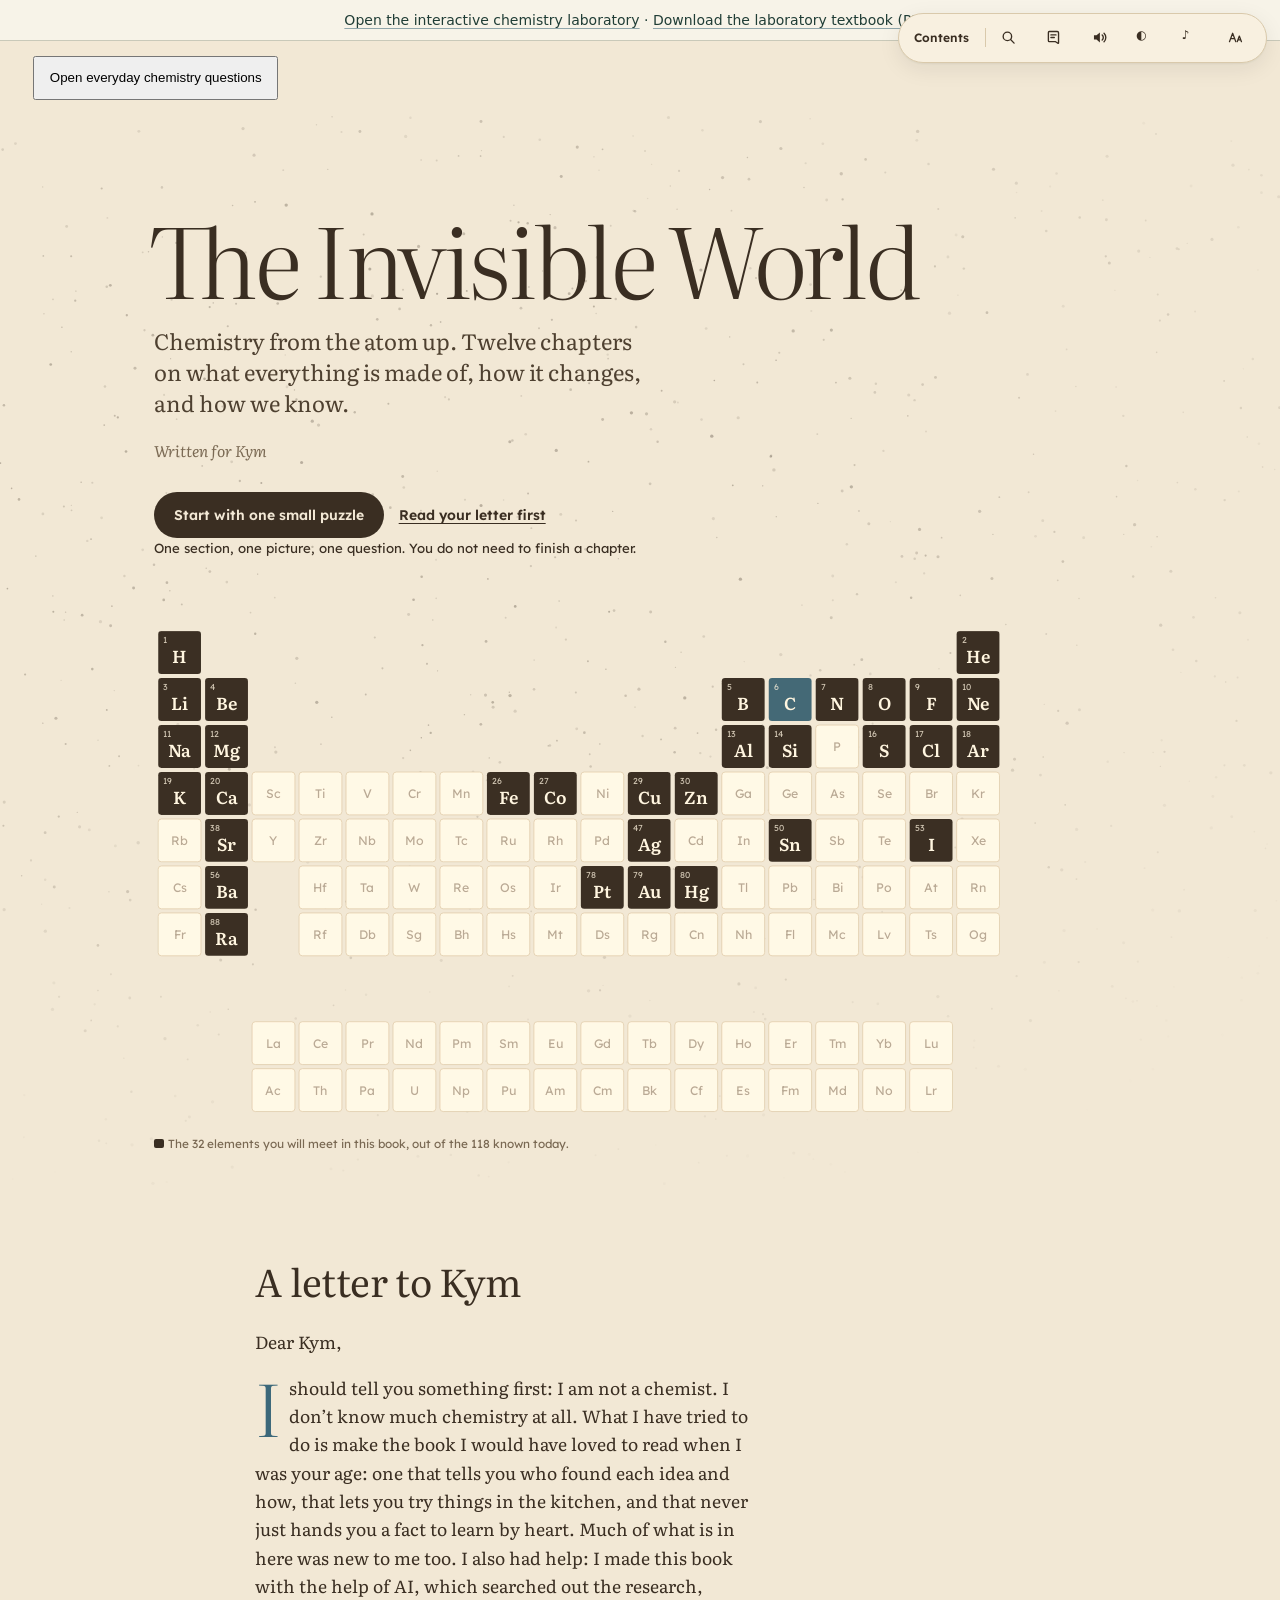
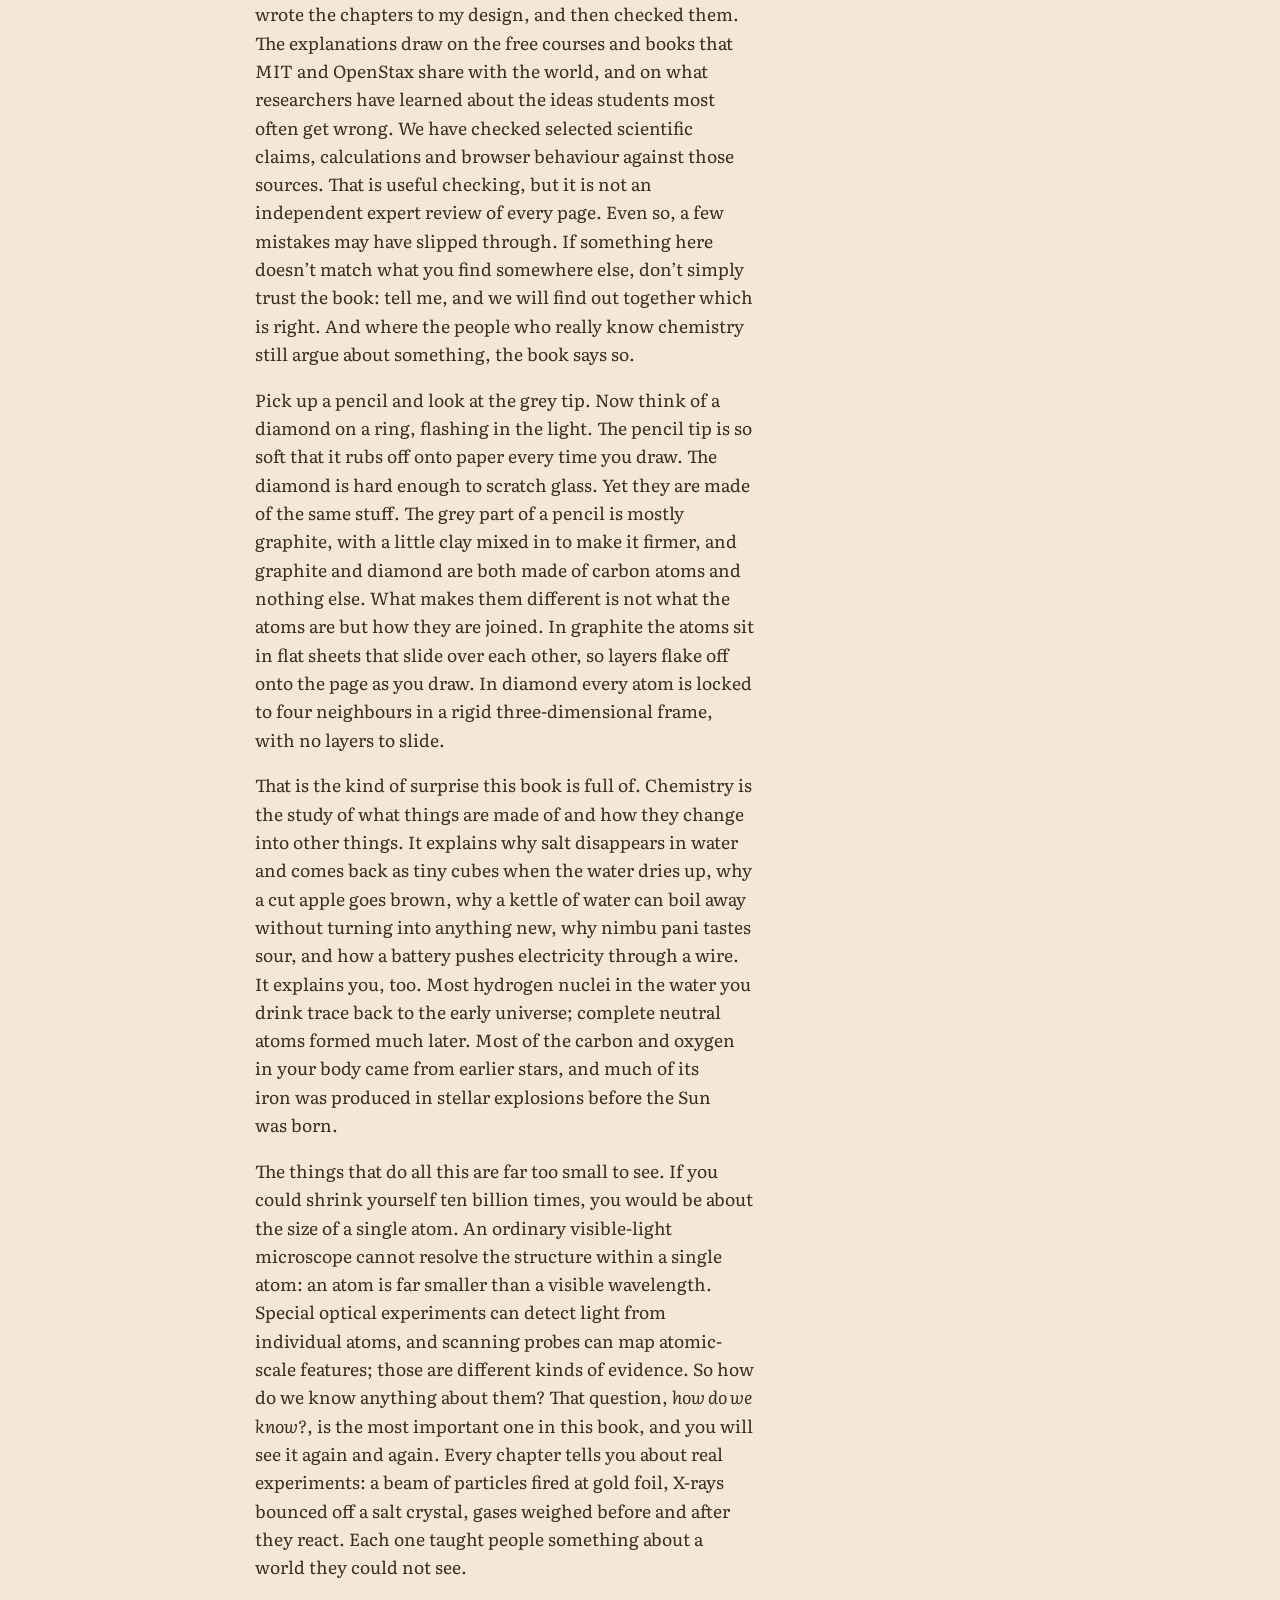
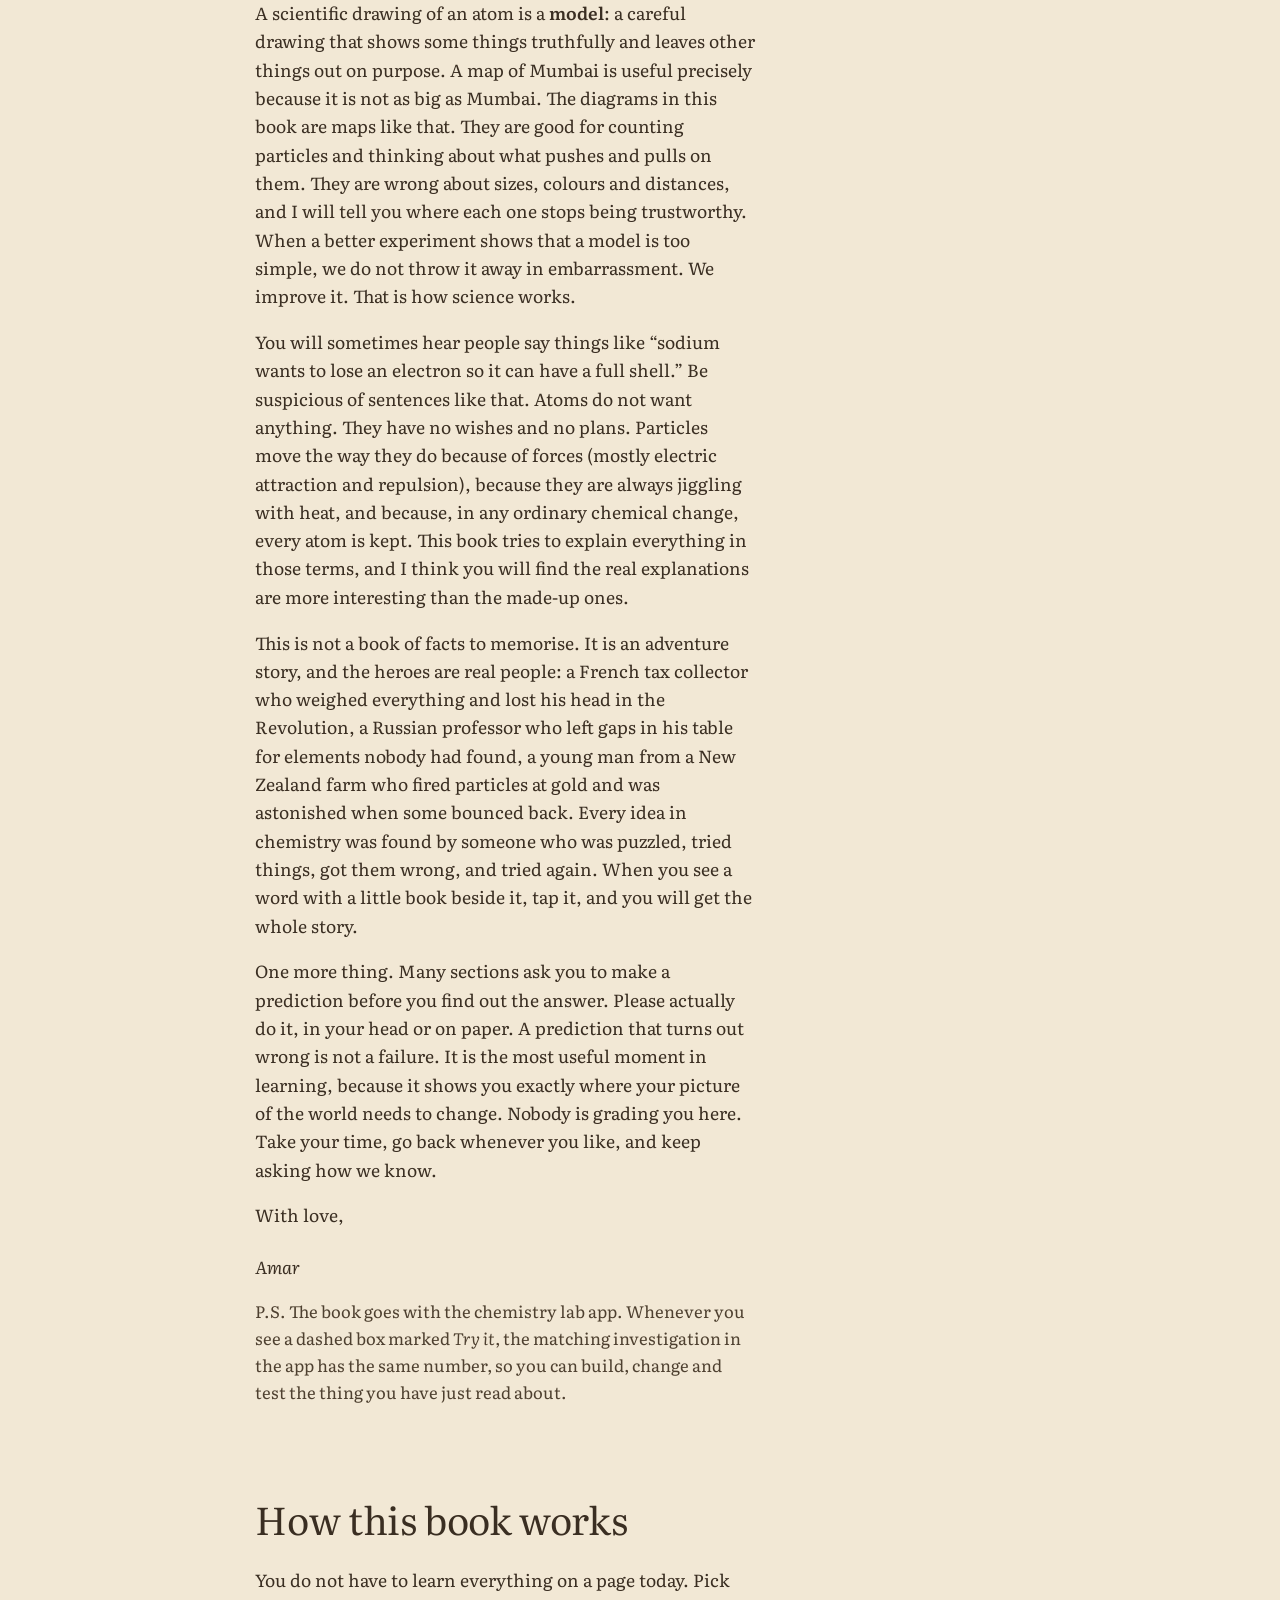
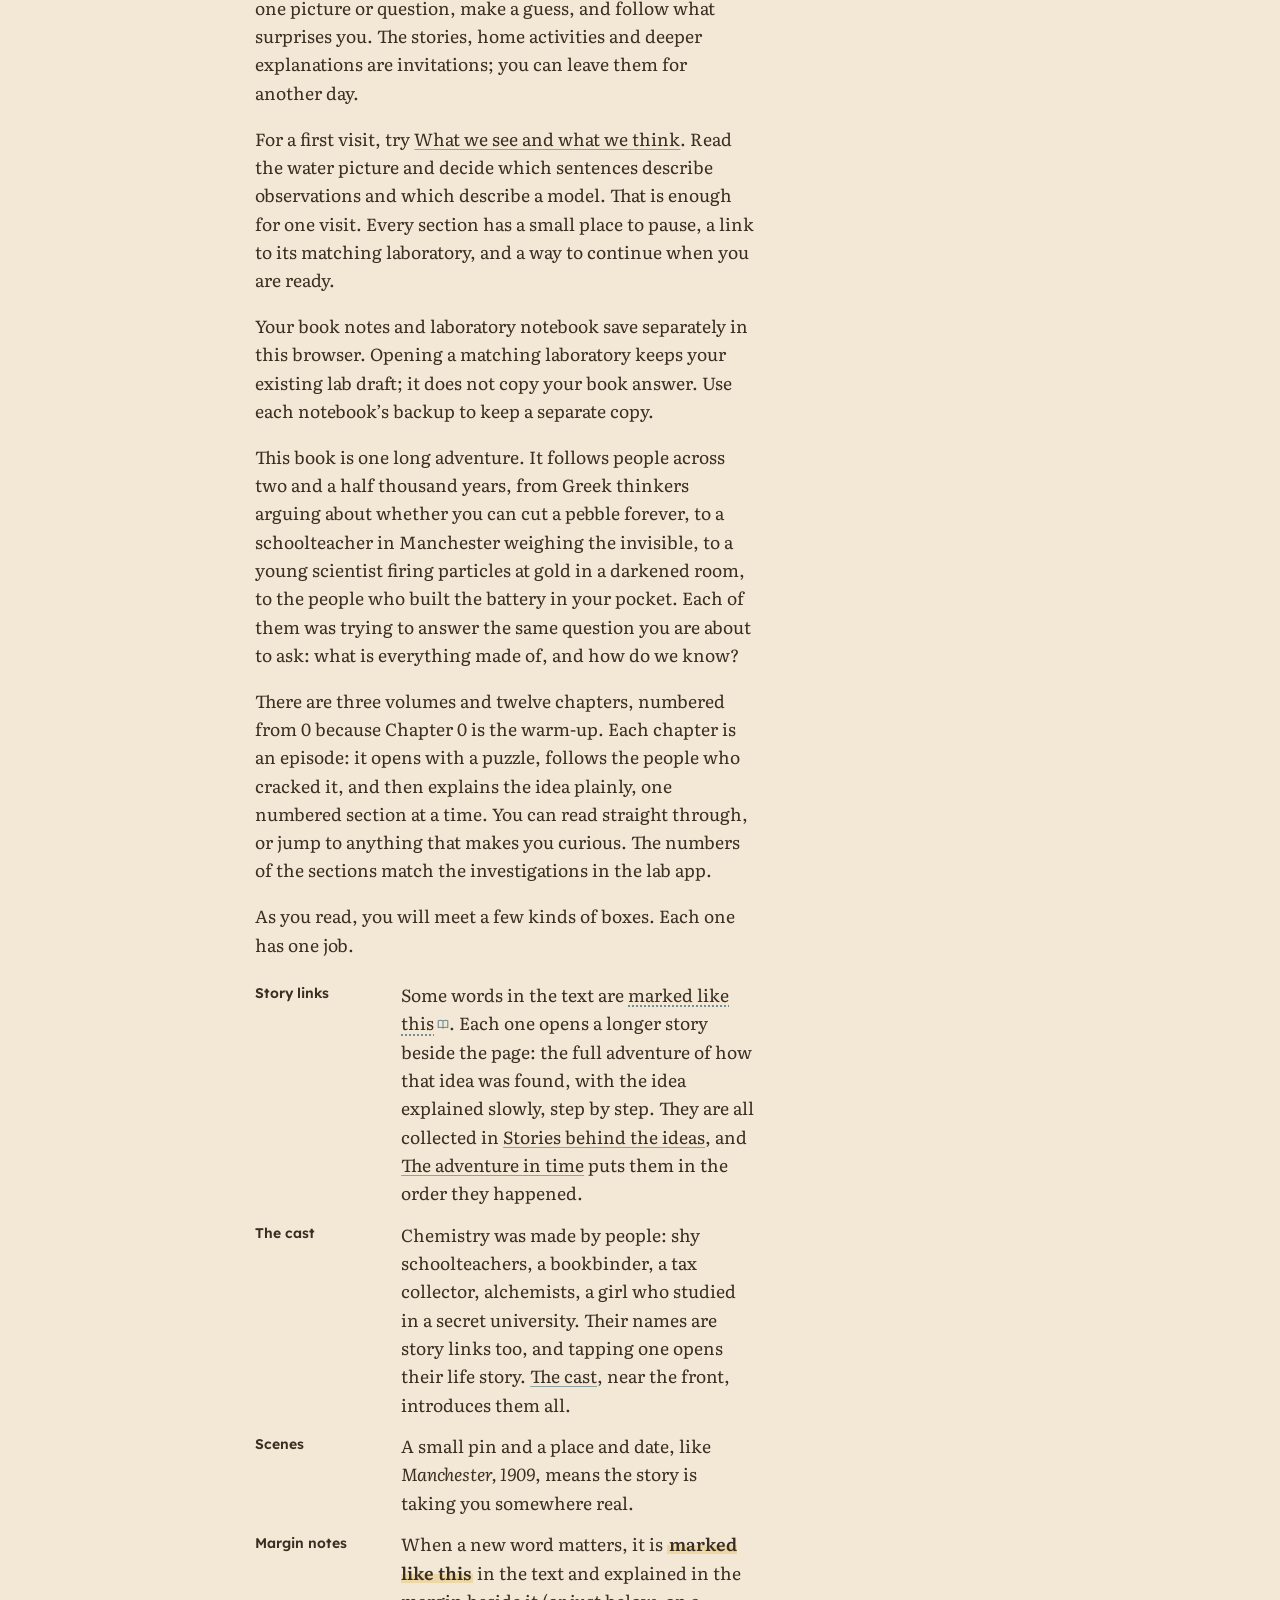
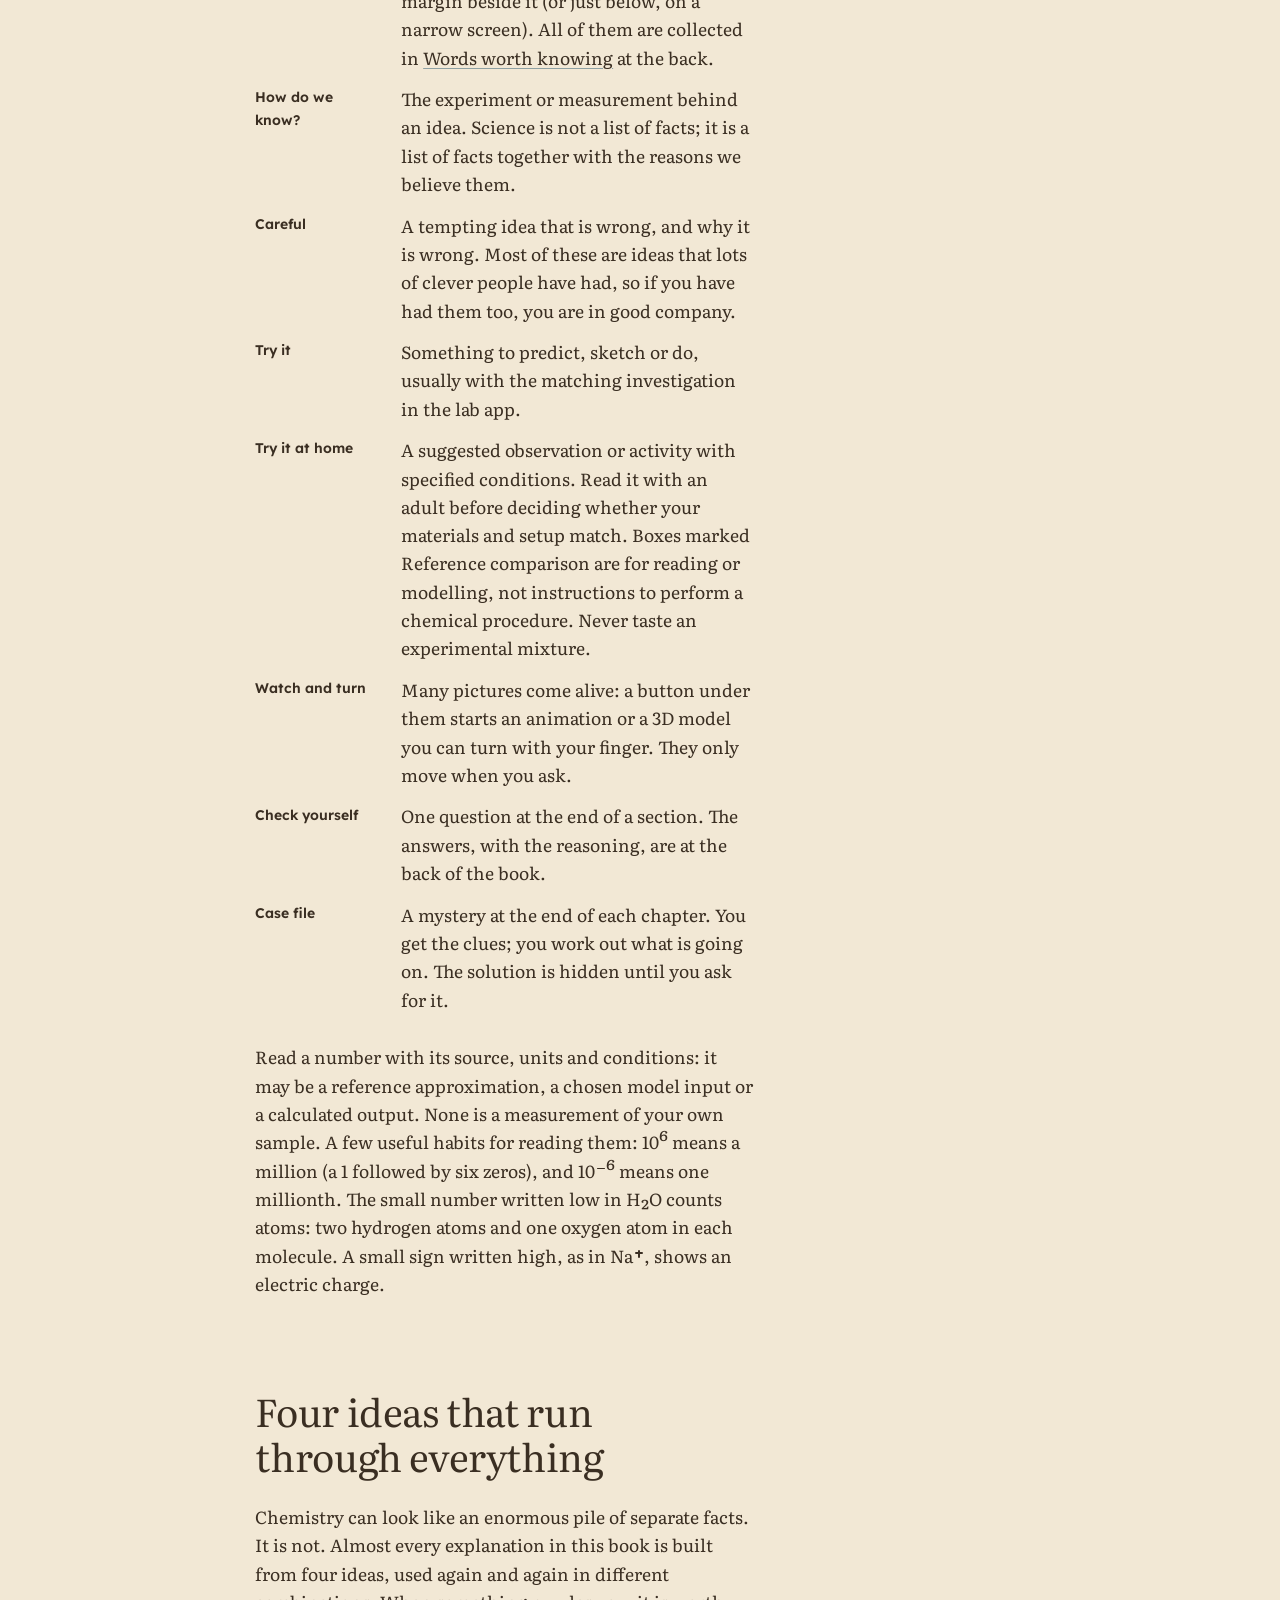
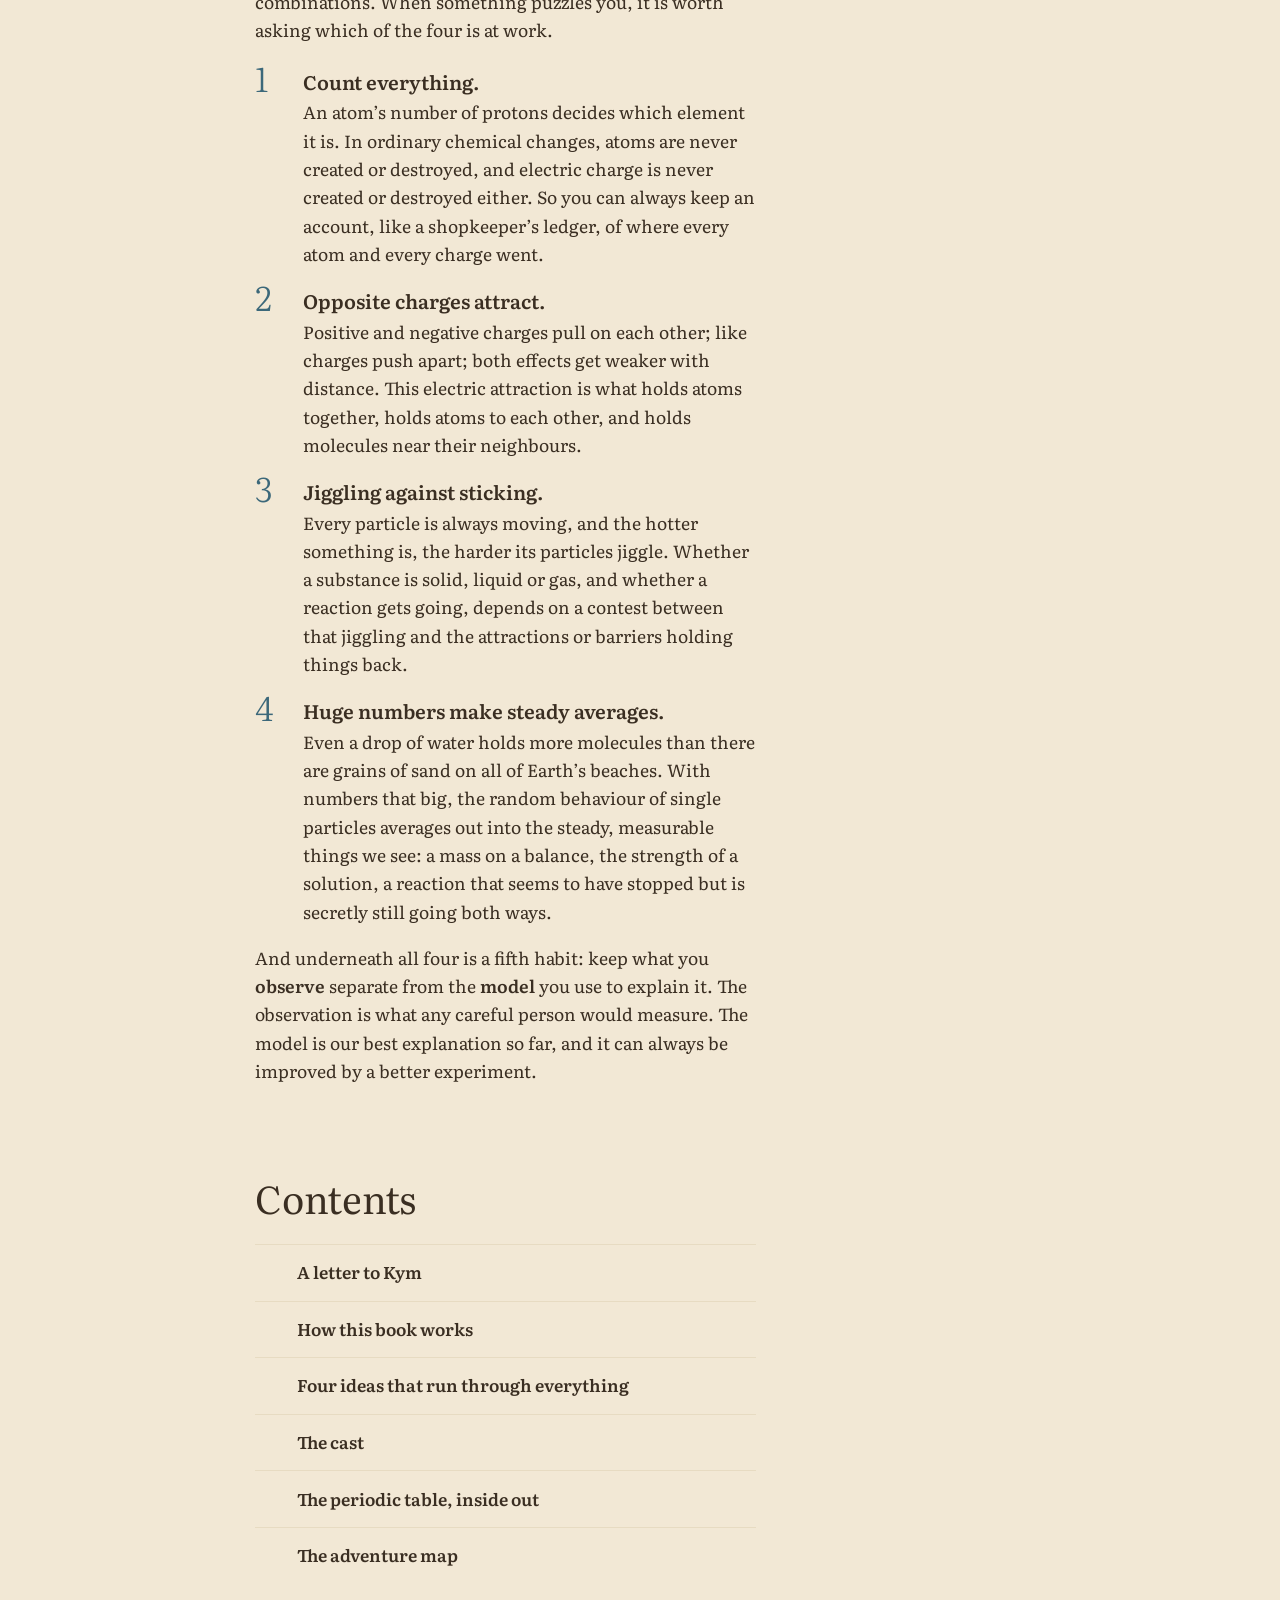
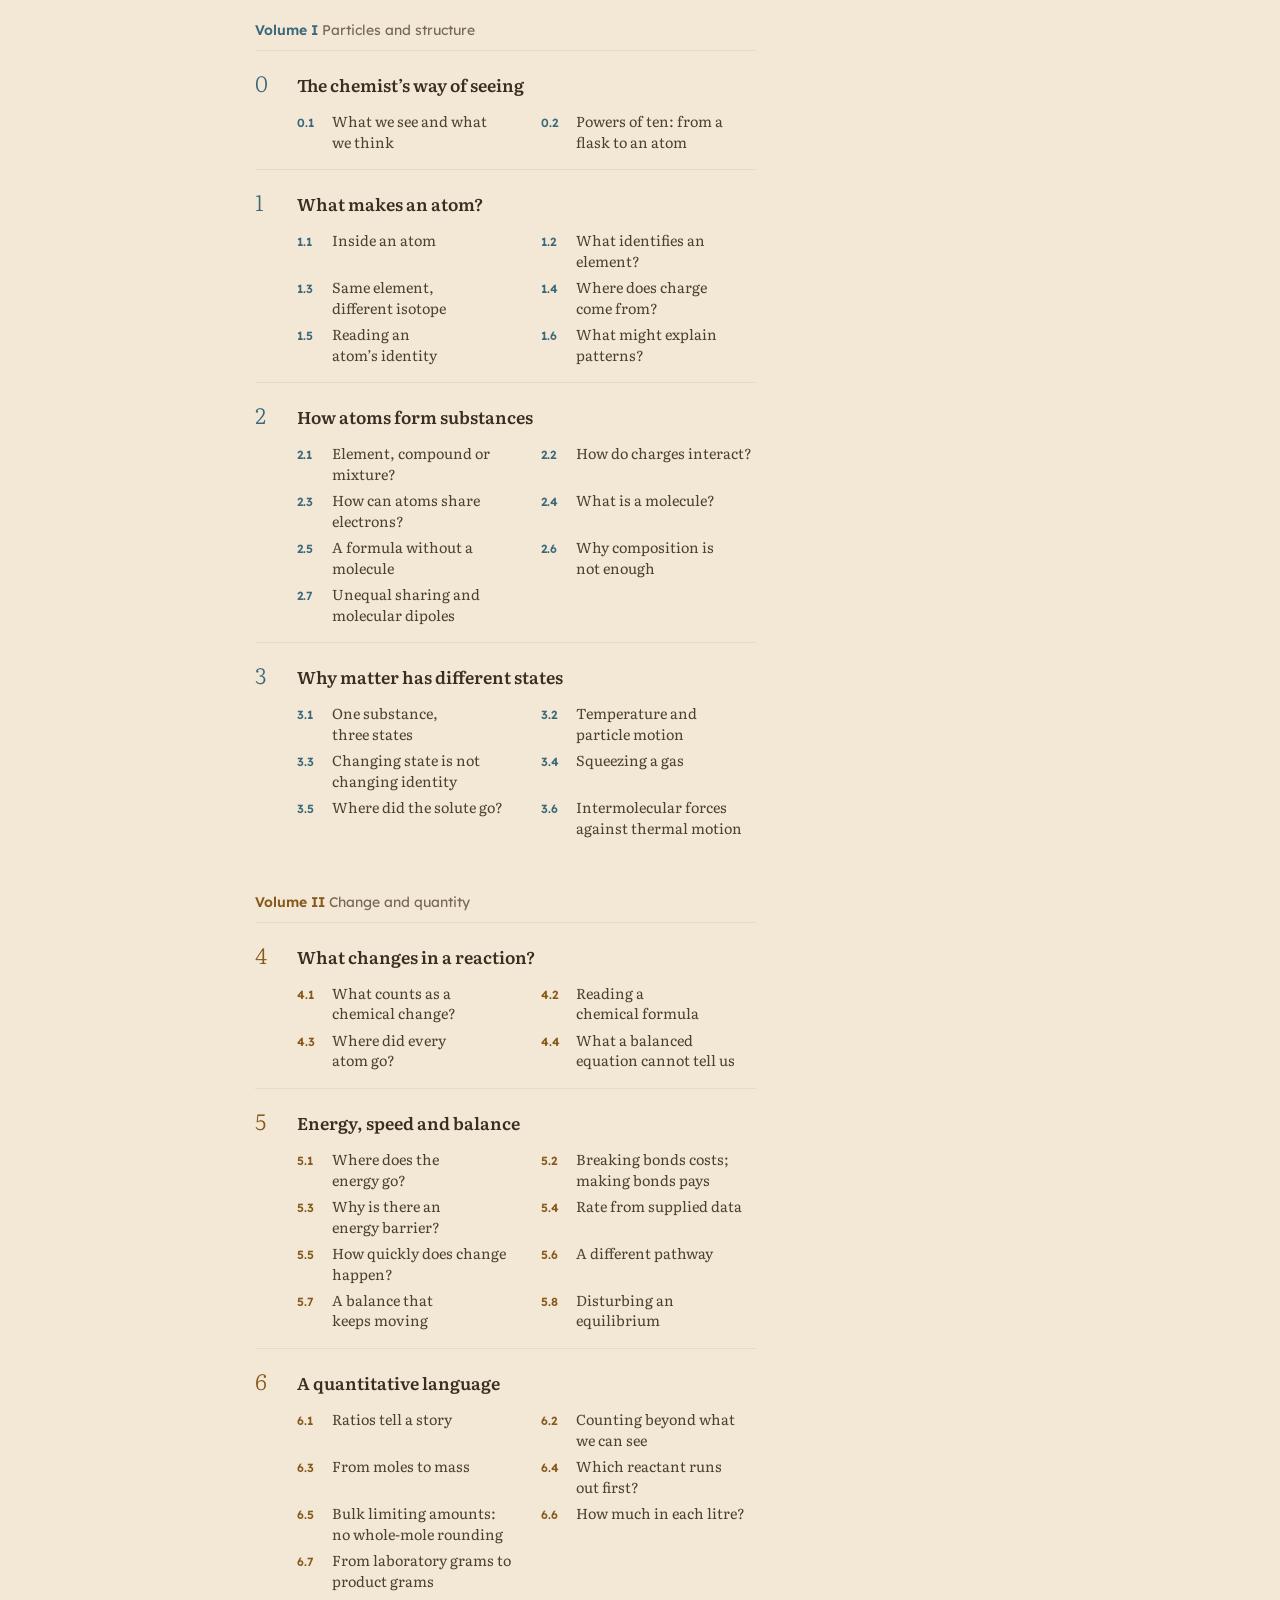
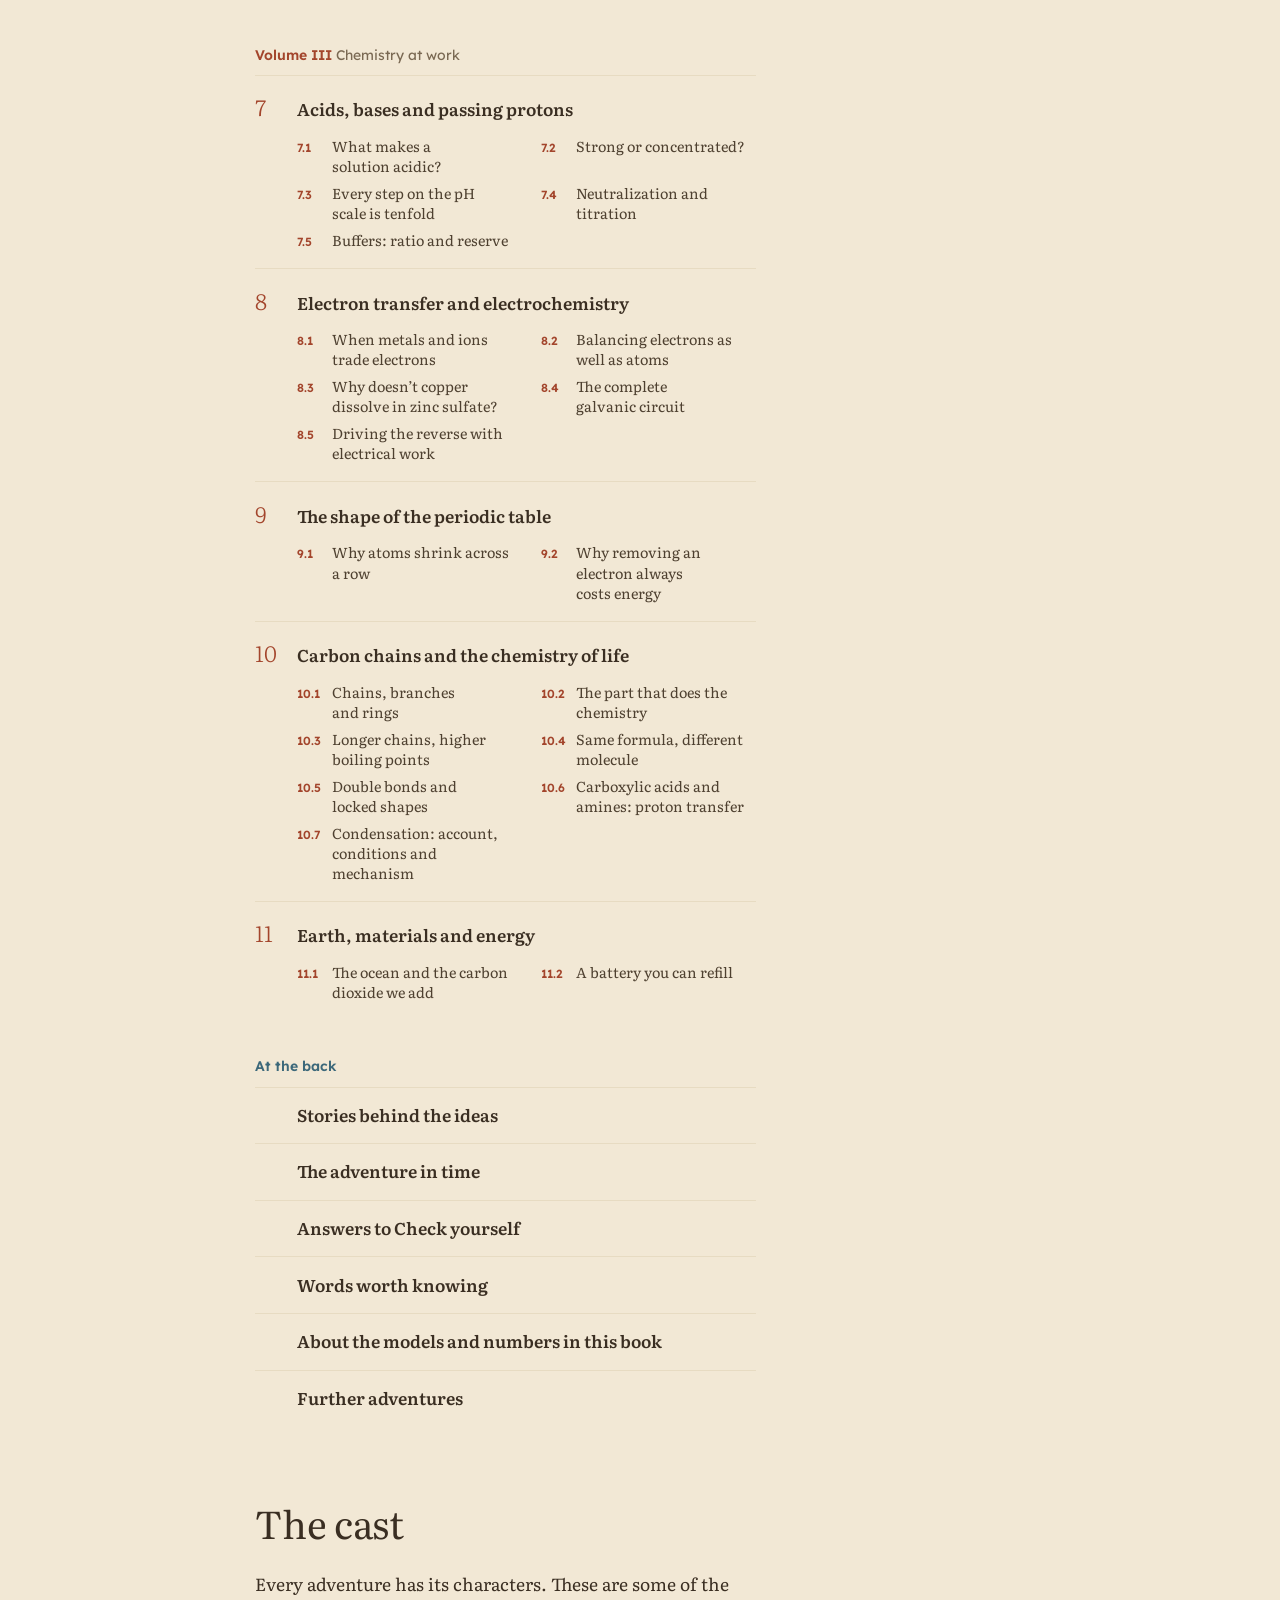
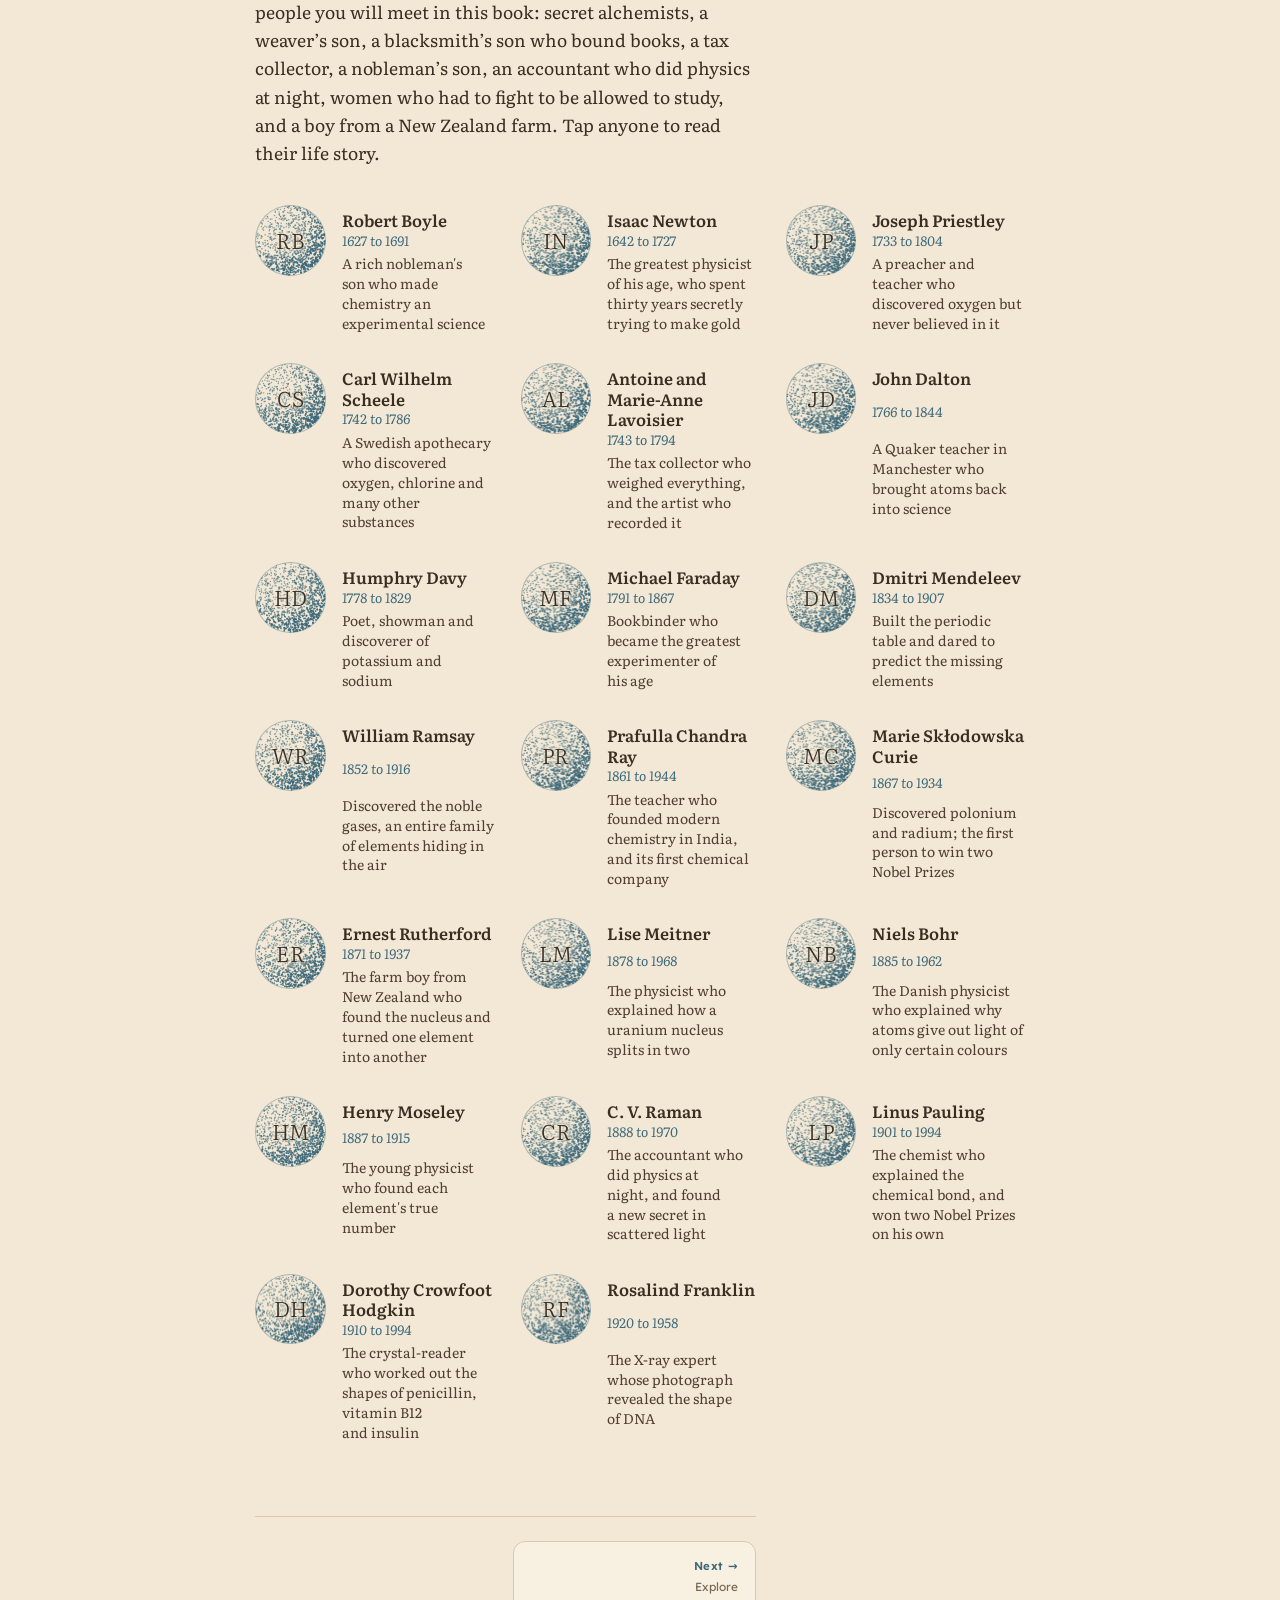
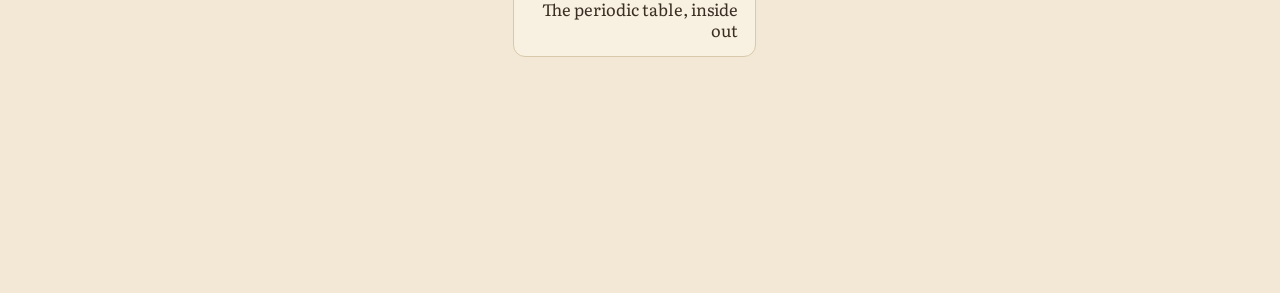
==== index.html @ 086b1863 "Preserve independent work boundaries in the learner experience release Co-Authored-By: Claude Opus 5" ====
<!doctype html>
<html lang="en-GB" data-theme="sepia" style="--scale:0.92">
<head><meta name="description" content="Chemistry from the atom up: a chemistry book written for Kym, told as a historical adventure."><meta property="og:title" content="The Invisible World"><meta property="og:description" content="Chemistry from the atom up: a chemistry book written for Kym, told as a historical adventure."><meta property="og:type" content="website"><meta property="og:url" content="https://saxster.github.io/kym-chem/"><meta property="og:image" content="https://saxster.github.io/kym-chem/og.png"><meta property="og:image:width" content="1200"><meta property="og:image:height" content="630"><meta property="og:image:alt" content="The Invisible World"><meta name="twitter:card" content="summary_large_image"><meta name="twitter:image" content="https://saxster.github.io/kym-chem/og.png">
<meta charset="utf-8">
<meta name="viewport" content="width=device-width, initial-scale=1, viewport-fit=cover">
<title>The Invisible World</title>
<meta name="description" content="Chemistry from the atom up: a chemistry book written for Kym, told as a historical adventure.">
<meta name="theme-color" content="#f2e8d5">
<link rel="icon" href="data:image/svg+xml,%3Csvg xmlns='http://www.w3.org/2000/svg' viewBox='0 0 32 32'%3E%3Ccircle cx='16' cy='16' r='4' fill='%23b8432f'/%3E%3Cellipse cx='16' cy='16' rx='14' ry='5.5' fill='none' stroke='%232f6d8f' stroke-width='2'/%3E%3Cellipse cx='16' cy='16' rx='14' ry='5.5' fill='none' stroke='%232f6d8f' stroke-width='2' transform='rotate(60 16 16)'/%3E%3Cellipse cx='16' cy='16' rx='14' ry='5.5' fill='none' stroke='%232f6d8f' stroke-width='2' transform='rotate(120 16 16)'/%3E%3C/svg%3E">

<style>
@font-face{font-family:"Literata";font-weight:200 900;font-style:normal;font-display:swap;unicode-range:U+0020,U+0021,U+0022,U+0023,U+0024,U+0025,U+0026,U+0027,U+0028,U+0029,U+002A,U+002B,U+002C,U+002D,U+002E,U+002F,U+0030,U+0031,U+0032,U+0033,U+0034,U+0035,U+0036,U+0037,U+0038,U+0039,U+003A,U+003B,U+003C,U+003D,U+003E,U+003F,U+0040,U+0041,U+0042,U+0043,U+0044,U+0045,U+0046,U+0047,U+0048,U+0049,U+004A,U+004B,U+004C,U+004D,U+004E,U+004F,U+0050,U+0051,U+0052,U+0053,U+0054,U+0055,U+0056,U+0057,U+0058,U+0059,U+005A,U+005B,U+005C,U+005D,U+005E,U+005F,U+0060,U+0061,U+0062,U+0063,U+0064,U+0065,U+0066,U+0067,U+0068,U+0069,U+006A,U+006B,U+006C,U+006D,U+006E,U+006F,U+0070,U+0071,U+0072,U+0073,U+0074,U+0075,U+0076,U+0077,U+0078,U+0079,U+007A,U+007B,U+007C,U+007D,U+007E,U+00B0,U+00B2,U+00B3,U+00B5,U+00B7,U+00B9,U+00BC,U+00BD,U+00C8,U+00C9,U+00D7,U+00E2,U+00E4,U+00E7,U+00E8,U+00E9,U+00F6,U+00F7,U+00F8,U+00FC,U+2013,U+2018,U+2019,U+201C,U+201D,U+2026,U+2193,U+2212;src:url([data-uri]) format("woff2");}
@font-face{font-family:"Literata";font-weight:200 900;font-style:italic;font-display:swap;unicode-range:U+0020,U+0021,U+0022,U+0023,U+0024,U+0025,U+0026,U+0027,U+0028,U+0029,U+002A,U+002B,U+002C,U+002D,U+002E,U+002F,U+0030,U+0031,U+0032,U+0033,U+0034,U+0035,U+0036,U+0037,U+0038,U+0039,U+003A,U+003B,U+003C,U+003D,U+003E,U+003F,U+0040,U+0041,U+0042,U+0043,U+0044,U+0045,U+0046,U+0047,U+0048,U+0049,U+004A,U+004B,U+004C,U+004D,U+004E,U+004F,U+0050,U+0051,U+0052,U+0053,U+0054,U+0055,U+0056,U+0057,U+0058,U+0059,U+005A,U+005B,U+005C,U+005D,U+005E,U+005F,U+0060,U+0061,U+0062,U+0063,U+0064,U+0065,U+0066,U+0067,U+0068,U+0069,U+006A,U+006B,U+006C,U+006D,U+006E,U+006F,U+0070,U+0071,U+0072,U+0073,U+0074,U+0075,U+0076,U+0077,U+0078,U+0079,U+007A,U+007B,U+007C,U+007D,U+007E,U+00B0,U+00B2,U+00B3,U+00B5,U+00B7,U+00B9,U+00BC,U+00BD,U+00C8,U+00C9,U+00D7,U+00E2,U+00E4,U+00E7,U+00E8,U+00E9,U+00F6,U+00F7,U+00F8,U+00FC,U+2013,U+2018,U+2019,U+201C,U+201D,U+2026,U+2193,U+2212;src:url([data-uri]) format("woff2");}
@font-face{font-family:"Literata";font-weight:200 900;font-style:normal;font-display:swap;unicode-range:U+0101,U+012B,U+0142;src:url([data-uri]) format("woff2");}
@font-face{font-family:"Literata";font-weight:200 900;font-style:italic;font-display:swap;unicode-range:U+0020,U+0041,U+0101,U+012B,U+0142;src:url([data-uri]) format("woff2");}
@font-face{font-family:"Literata";font-weight:200 900;font-style:normal;font-display:swap;unicode-range:U+03B4,U+03BE;src:url([data-uri]) format("woff2");}
@font-face{font-family:"Literata";font-weight:200 900;font-style:italic;font-display:swap;unicode-range:U+0020,U+0041,U+03B4,U+03BE;src:url([data-uri]) format("woff2");}
@font-face{font-family:"Literata Static";font-weight:400;font-style:normal;font-display:swap;unicode-range:U+2070,U+2074,U+2075,U+2076,U+2077,U+2078,U+2079,U+207A,U+207B,U+2080,U+2081,U+2082,U+2083,U+2084,U+2085,U+2086,U+2088,U+2192,U+21CC,U+2248;src:url([data-uri]) format("woff2");}
@font-face{font-family:"Literata Static";font-weight:600;font-style:normal;font-display:swap;unicode-range:U+2070,U+2074,U+2075,U+2076,U+2077,U+2078,U+2079,U+207A,U+207B,U+2080,U+2081,U+2082,U+2083,U+2084,U+2085,U+2086,U+2088,U+2192,U+21CC,U+2248;src:url([data-uri]) format("woff2");}
@font-face{font-family:"Literata Static";font-weight:400;font-style:italic;font-display:swap;unicode-range:U+2070,U+2074,U+2075,U+2076,U+2077,U+2078,U+2079,U+207A,U+207B,U+2080,U+2081,U+2082,U+2083,U+2084,U+2085,U+2086,U+2088,U+2192,U+21CC,U+2248;src:url([data-uri]) format("woff2");}
@font-face{font-family:"Literata Static";font-weight:600;font-style:italic;font-display:swap;unicode-range:U+2070,U+2074,U+2075,U+2076,U+2077,U+2078,U+2079,U+207A,U+207B,U+2080,U+2081,U+2082,U+2083,U+2084,U+2085,U+2086,U+2088,U+2192,U+21CC,U+2248;src:url([data-uri]) format("woff2");}
@font-face{font-family:"Lexend";font-weight:400;font-style:normal;font-display:swap;unicode-range:U+0020,U+0021,U+0022,U+0023,U+0024,U+0025,U+0026,U+0027,U+0028,U+0029,U+002A,U+002B,U+002C,U+002D,U+002E,U+002F,U+0030,U+0031,U+0032,U+0033,U+0034,U+0035,U+0036,U+0037,U+0038,U+0039,U+003A,U+003B,U+003C,U+003D,U+003E,U+003F,U+0040,U+0041,U+0042,U+0043,U+0044,U+0045,U+0046,U+0047,U+0048,U+0049,U+004A,U+004B,U+004C,U+004D,U+004E,U+004F,U+0050,U+0051,U+0052,U+0053,U+0054,U+0055,U+0056,U+0057,U+0058,U+0059,U+005A,U+005B,U+005C,U+005D,U+005E,U+005F,U+0060,U+0061,U+0062,U+0063,U+0064,U+0065,U+0066,U+0067,U+0068,U+0069,U+006A,U+006B,U+006C,U+006D,U+006E,U+006F,U+0070,U+0071,U+0072,U+0073,U+0074,U+0075,U+0076,U+0077,U+0078,U+0079,U+007A,U+007B,U+007C,U+007D,U+007E,U+00B0,U+00B2,U+00B3,U+00B5,U+00B7,U+00B9,U+00BC,U+00BD,U+00C8,U+00C9,U+00D7,U+00E2,U+00E4,U+00E7,U+00E8,U+00E9,U+00F6,U+00F7,U+00F8,U+00FC,U+0101,U+012B,U+0142,U+2013,U+2018,U+2019,U+201C,U+201D,U+2026,U+2070,U+2074,U+2075,U+2076,U+2077,U+2078,U+2079,U+2080,U+2081,U+2082,U+2083,U+2084,U+2085,U+2086,U+2088,U+2212,U+2248;src:url([data-uri]) format("woff2");}
@font-face{font-family:"Lexend";font-weight:700;font-style:normal;font-display:swap;unicode-range:U+0020,U+0021,U+0022,U+0023,U+0024,U+0025,U+0026,U+0027,U+0028,U+0029,U+002A,U+002B,U+002C,U+002D,U+002E,U+002F,U+0030,U+0031,U+0032,U+0033,U+0034,U+0035,U+0036,U+0037,U+0038,U+0039,U+003A,U+003B,U+003C,U+003D,U+003E,U+003F,U+0040,U+0041,U+0042,U+0043,U+0044,U+0045,U+0046,U+0047,U+0048,U+0049,U+004A,U+004B,U+004C,U+004D,U+004E,U+004F,U+0050,U+0051,U+0052,U+0053,U+0054,U+0055,U+0056,U+0057,U+0058,U+0059,U+005A,U+005B,U+005C,U+005D,U+005E,U+005F,U+0060,U+0061,U+0062,U+0063,U+0064,U+0065,U+0066,U+0067,U+0068,U+0069,U+006A,U+006B,U+006C,U+006D,U+006E,U+006F,U+0070,U+0071,U+0072,U+0073,U+0074,U+0075,U+0076,U+0077,U+0078,U+0079,U+007A,U+007B,U+007C,U+007D,U+007E,U+00B0,U+00B2,U+00B3,U+00B5,U+00B7,U+00B9,U+00BC,U+00BD,U+00C8,U+00C9,U+00D7,U+00E2,U+00E4,U+00E7,U+00E8,U+00E9,U+00F6,U+00F7,U+00F8,U+00FC,U+0101,U+012B,U+0142,U+2013,U+2018,U+2019,U+201C,U+201D,U+2026,U+2070,U+2074,U+2075,U+2076,U+2077,U+2078,U+2079,U+2080,U+2081,U+2082,U+2083,U+2084,U+2085,U+2086,U+2088,U+2212,U+2248;src:url([data-uri]) format("woff2");}
/* The Invisible World — book stylesheet
   Type: Literata (text & display) + Lexend (labels, notes, figures)
   Colour: forest ink on notebook paper; particle colours carry meaning (proton / neutron / electron)
   Volume tints: I electron blue, II neutron ochre, III proton red */

:root {
  --paper: #f6f4ec;
  --sheet: #fbfaf5;
  --ink: #1d332d;
  --ink-2: #33483f;
  --muted: #5d6c66;
  --rule: #d5d3c6;
  --rule-2: #e6e3d7;
  --proton: #a94730;
  --neutron: #936022;
  --electron: #356d83;
  --green: #2e604a;
  --mark: #f1d978;
  --mark-soft: rgba(241, 217, 120, .55);
  --plate: #fdfcf8;
  --grid: #e9e6da;
  --vol: var(--electron);
  --vol-wash: rgba(53, 109, 131, .07);
  --measure: 34rem;
  --side: 15.5rem;
  --gap: 2.75rem;
  --serif: "Literata", "Literata Static", "Iowan Old Style", Georgia, serif;
  --sans: "Lexend", "Literata", system-ui, sans-serif;
  color-scheme: light;
}
.vol-2 { --vol: var(--neutron); --vol-wash: rgba(147, 96, 34, .07); }
.vol-3 { --vol: var(--proton); --vol-wash: rgba(169, 71, 48, .065); }

@media (prefers-color-scheme: dark) {
  :root:not([data-theme="light"]) {
    --paper: #141c19; --sheet: #18211e; --ink: #e6e3d6; --ink-2: #cfccbf; --muted: #9eaaa4;
    --rule: #34423c; --rule-2: #26312d; --proton: #e0896f; --neutron: #d4a35f; --electron: #78b3cb;
    --green: #7cbf9c; --mark: #8a7424; --mark-soft: rgba(176, 148, 52, .45); --plate: #1b2522; --grid: #23302b;
    color-scheme: dark;
  }
  :root:not([data-theme="light"]) .vol-1 { --vol-wash: rgba(120, 179, 203, .08); }
  :root:not([data-theme="light"]) .vol-2 { --vol-wash: rgba(212, 163, 95, .08); }
  :root:not([data-theme="light"]) .vol-3 { --vol-wash: rgba(224, 137, 111, .08); }
}
:root[data-theme="dark"] {
  --paper: #141c19; --sheet: #18211e; --ink: #e6e3d6; --ink-2: #cfccbf; --muted: #9eaaa4;
  --rule: #34423c; --rule-2: #26312d; --proton: #e0896f; --neutron: #d4a35f; --electron: #78b3cb;
  --green: #7cbf9c; --mark: #8a7424; --mark-soft: rgba(176, 148, 52, .45); --plate: #1b2522; --grid: #23302b;
  color-scheme: dark;
}

/* ------------------------------------------------------------------ base */
* { box-sizing: border-box; }
html { -webkit-text-size-adjust: 100%; text-size-adjust: 100%; scroll-behavior: smooth; scroll-padding-top: 1.5rem; }
@media (prefers-reduced-motion: reduce) { html { scroll-behavior: auto; } }
body {
  margin: 0;
  background: var(--paper);
  color: var(--ink);
  font-family: var(--serif);
  font-size: 1.1875rem;
  line-height: 1.62;
  font-variant-numeric: lining-nums proportional-nums;
  font-kerning: normal;
  hyphens: manual;
  -webkit-hyphens: manual;
  overflow-wrap: break-word;
  font-optical-sizing: auto;
  text-rendering: optimizeLegibility;
}
::selection { background: var(--mark-soft); }
a { color: inherit; text-decoration-color: color-mix(in srgb, var(--vol) 55%, transparent); text-underline-offset: .18em; text-decoration-thickness: 1px; }
a:hover { text-decoration-color: var(--vol); }
:focus-visible { outline: 3px solid var(--neutron); outline-offset: 3px; border-radius: 3px; }
p { margin: 0 0 1em; }
strong, b { font-weight: 600; }
em, i { font-style: italic; }
sub, sup { font-size: .68em; line-height: 0; }
.num, table, .t, .tab { font-variant-numeric: lining-nums tabular-nums; }
h1, h2, h3, h4 { font-weight: 600; line-height: 1.18; margin: 0; text-wrap: balance; }
mark.term {
  background: linear-gradient(transparent 58%, var(--mark-soft) 58%, var(--mark-soft) 92%, transparent 92%);
  color: inherit; padding: 0 .08em; font-weight: 600;
}

/* ------------------------------------------------------------------ page frame */
.book { padding: 0 1.25rem 6rem; }
.flow { max-width: calc(var(--measure) + var(--side) + var(--gap)); margin: 0 auto; padding-right: calc(var(--side) + var(--gap)); }
.flow > * { max-width: var(--measure); }
.flow .full, .flow figure.wide { max-width: none; margin-right: calc(-1 * (var(--side) + var(--gap))); clear: right; }

/* ------------------------------------------------------------------ sidenotes */
.side {
  float: right; clear: right;
  width: var(--side);
  margin: .3rem calc(-1 * (var(--side) + var(--gap))) 1.2rem 0;
  font-family: var(--sans); font-size: .95rem; line-height: 1.5; color: var(--ink-2);
  hyphens: manual;
}
.side b { display: block; font-weight: 700; color: var(--ink); margin-bottom: .15rem; }
.side p { margin: 0 0 .5em; }
.side p:last-child { margin: 0; }
.side.def { border-top: 2px solid var(--vol); padding-top: .45rem; }
.side.aside { color: var(--muted); }

/* ------------------------------------------------------------------ cover */
.cover {
  min-height: 100vh; min-height: 100svh;
  display: flex; flex-direction: column; justify-content: space-between; gap: 2.5rem;
  max-width: 60rem; margin: 0 auto; padding: 4rem 0 2.5rem;
}
.cover h1 { font-weight: 300; font-size: clamp(3rem, 8vw, 5.8rem); letter-spacing: -.025em; line-height: .98; margin: 0 0 1rem; }
.cover .sub { font-size: clamp(1.15rem, 2.2vw, 1.45rem); color: var(--ink-2); max-width: 36rem; line-height: 1.4; margin: 0; }
.cover .for { font-family: var(--sans); font-size: .95rem; color: var(--muted); margin: 1.4rem 0 0; }
.cover .art { margin: 0; width: 100%; max-width: 50rem; }
.cover .art svg { width: 100%; height: auto; display: block; }
.cover .legend { font-family: var(--sans); font-size: .8rem; color: var(--muted); margin-top: .7rem; line-height: 1.4; }
.cover .legend i { font-style: normal; display: inline-block; width: .8em; height: .8em; border-radius: 2px; background: var(--ink); vertical-align: -.05em; margin-right: .4em; }

/* ------------------------------------------------------------------ front matter */
.front { padding-top: 5rem; }
.front h2, .backmatter h2 { font-size: clamp(2rem, 4vw, 2.6rem); font-weight: 400; letter-spacing: -.01em; margin: 0 0 1.6rem; }
.letter .salute + p::first-letter {
  float: left; font-size: 4.1em; line-height: .82; font-weight: 300; padding: .06em .09em 0 0; color: var(--vol);
}
.letter .sign { font-style: italic; margin-top: 1.6rem; }
.letter .ps { font-size: .95em; color: var(--ink-2); }
.howto dl { display: grid; grid-template-columns: 8.5rem 1fr; gap: .9rem 1.4rem; margin: 1.5rem 0 2rem; }
.howto dt { font-family: var(--sans); font-weight: 700; font-size: .95rem; padding-top: .15rem; }
.howto dd { margin: 0; }
.ideas { list-style: none; padding: 0; margin: 1.5rem 0 0; counter-reset: idea; }
.ideas li { counter-increment: idea; position: relative; padding: 0 0 1.2rem 3.2rem; }
.ideas li::before {
  content: counter(idea); position: absolute; left: 0; top: -.35rem;
  font-size: 2.3rem; font-weight: 300; color: var(--vol); line-height: 1; font-variant-numeric: lining-nums;
}
.ideas li b { display: block; font-size: 1.12em; }

/* contents */
.toc { margin-top: 1.4rem; }
.toc .tvol { margin: 2.4rem 0 .6rem; font-family: var(--sans); color: var(--vol); font-weight: 700; font-size: .95rem; }
.toc .tvol span { color: var(--muted); font-weight: 400; }
.toc ol { list-style: none; padding: 0; margin: 0; }
.toc > ol > li { padding: .55rem 0; border-top: 1px solid var(--rule-2); }
.toc .tch { display: grid; grid-template-columns: 2.4rem 1fr; align-items: baseline; }
.toc .tch .n { font-size: 1.5rem; font-weight: 300; color: var(--vol); font-variant-numeric: lining-nums; }
.toc .tch a { font-weight: 600; text-decoration: none; }
.toc .tch a:hover { text-decoration: underline; }
.toc .tsec { grid-column: 2; font-size: .92rem; color: var(--ink-2); line-height: 1.5; margin-top: .15rem; }
.toc .tsec a { text-decoration: none; }
.toc .tsec a:hover { text-decoration: underline; }
.toc .tsec .sep { color: var(--rule); margin: 0 .35em; }

/* ------------------------------------------------------------------ volume divider */
.volume {
  min-height: 92vh; display: flex; flex-direction: column; justify-content: center;
  margin: 6rem calc(-1 * 1.25rem) 0; padding: 4rem 1.25rem;
  background: var(--vol-wash); border-top: 1px solid var(--rule); border-bottom: 1px solid var(--rule);
}
.volume .in { max-width: 48rem; margin: 0 auto; width: 100%; }
.volume .vn { font-family: var(--sans); font-weight: 700; color: var(--vol); font-size: 1rem; margin: 0 0 1rem; }
.volume h2 { font-size: clamp(2.4rem, 6vw, 4.2rem); font-weight: 300; letter-spacing: -.02em; line-height: 1.02; margin: 0 0 1.4rem; }
.volume p { font-size: 1.2rem; max-width: 34rem; color: var(--ink-2); }
.volume ol { list-style: none; padding: 0; margin: 2.2rem 0 0; display: grid; grid-template-columns: repeat(auto-fill, minmax(13rem, 1fr)); gap: .9rem 2rem; }
.volume li { font-family: var(--sans); font-size: .95rem; border-top: 2px solid var(--vol); padding-top: .5rem; }
.volume li span { display: block; color: var(--muted); font-size: .85rem; }
.volume li a { text-decoration: none; font-weight: 700; }

/* ------------------------------------------------------------------ chapter opener */
.chapter { padding-top: 7rem; }
.opener { position: relative; margin-bottom: 3rem; }
.opener .cn {
  font-weight: 300; font-size: clamp(7rem, 17vw, 11.5rem); line-height: .78; letter-spacing: -.04em;
  color: var(--vol); margin: 0 0 .4rem -.04em; font-variant-numeric: lining-nums;
}
.opener .cl { font-family: var(--sans); font-weight: 700; color: var(--muted); font-size: .95rem; margin: 0 0 .5rem; }
.opener h2 { font-size: clamp(2.1rem, 4.6vw, 3.1rem); font-weight: 400; letter-spacing: -.012em; line-height: 1.08; margin: 0 0 1.3rem; }
.opener .bq { font-size: 1.32rem; line-height: 1.45; font-style: normal; color: var(--ink); max-width: 31rem; margin: 0; }
.opener .bq-label { font-family: var(--sans); font-style: normal; font-size: .9rem; color: var(--vol); font-weight: 700; display: block; margin-bottom: .35rem; }
.chapter-toc { list-style: none; padding: 0; margin: 2rem 0 0; font-family: var(--sans); font-size: .95rem; }
.chapter-toc li { display: grid; grid-template-columns: 2.6rem 1fr; padding: .32rem 0; border-top: 1px solid var(--rule-2); }
.chapter-toc li:last-child { border-bottom: 1px solid var(--rule-2); }
.chapter-toc .n { color: var(--vol); font-weight: 700; font-variant-numeric: lining-nums tabular-nums; }
.chapter-toc a { text-decoration: none; }
.chapter-toc a:hover { text-decoration: underline; }
.intro > p.lede::first-letter { float: left; font-size: 3.6em; line-height: .84; font-weight: 300; padding: .05em .08em 0 0; color: var(--vol); }

/* ------------------------------------------------------------------ sections */
.sec { padding-top: 3.2rem; }
.sec > h3 { font-size: 1.62rem; font-weight: 600; margin: 0 0 1.1rem; position: relative; }
.sec > h3 .n {
  position: absolute; right: calc(100% + 1.1rem); top: .38rem;
  font-family: var(--sans); font-weight: 700; font-size: .95rem; color: var(--vol); white-space: nowrap;
}
.sec h4 { font-size: 1.12rem; margin: 1.8rem 0 .6rem; }
.sec ul, .sec ol { padding-left: 1.3rem; margin: 0 0 1em; }
.sec li { margin-bottom: .3em; }
.sec li::marker { color: var(--vol); }
.sec blockquote { margin: 0 0 1em; padding: 0 0 0 1.1rem; border-left: 2px solid var(--rule); color: var(--ink-2); font-style: italic; }

/* nuclear symbols: [[nuc:A:Z:X:q]] */
.nuc { display: inline-flex; align-items: flex-start; font-variant-numeric: lining-nums; white-space: nowrap; vertical-align: -.32em; line-height: 1; }
.nuc .nz { display: inline-flex; flex-direction: column; align-items: flex-end; font-size: .62em; line-height: 1.05; margin-right: .08em; padding-top: .05em; }
.nuc .nq { font-size: .62em; margin-left: .05em; }
.nuc { font-size: 1.05em; }

/* equations and worked steps */
.eq { font-size: 1.12em; text-align: center; margin: 1.3em 0; font-variant-numeric: lining-nums; }
.work { font-family: var(--sans); font-size: .95rem; background: var(--sheet); border: 1px solid var(--rule-2); border-radius: 6px; padding: .9rem 1.1rem; margin: 0 0 1.2em; font-variant-numeric: lining-nums tabular-nums; }
.work p { margin: 0 0 .35em; }
.work p:last-child { margin: 0; }
table { border-collapse: collapse; width: 100%; font-family: var(--sans); font-size: .9rem; margin: 0 0 1.4em; }
th, td { text-align: left; padding: .42rem .6rem .42rem 0; border-bottom: 1px solid var(--rule-2); vertical-align: top; }
th { font-weight: 700; border-bottom: 1.5px solid var(--ink); }
td.r, th.r { text-align: right; }

/* ------------------------------------------------------------------ figures */
figure { margin: 1.8rem 0 2rem; }
figure svg.fig { display: block; width: 100%; height: auto; }
figure figcaption { font-family: var(--sans); font-size: .94rem; line-height: 1.5; color: var(--ink-2); margin-top: .6rem; max-width: var(--measure); }
figure figcaption b { color: var(--vol); font-weight: 700; margin-right: .4em; font-variant-numeric: lining-nums; }
@media (min-width: 960px) {
  figure.margin-cap { display: grid; grid-template-columns: var(--measure) var(--side); gap: var(--gap); max-width: none; margin-right: calc(-1 * (var(--side) + var(--gap))); align-items: end; }
  figure.margin-cap figcaption { margin: 0 0 .3rem; }
}

/* svg classes */
.fig .plate { fill: var(--plate); stroke: var(--rule); stroke-width: 1; }
.fig .plate-grid { fill: url(#grid); }
.fig .gridln, .gridln { fill: none; stroke: var(--grid); stroke-width: 1; }
.fig .ln { fill: none; stroke: var(--ink); stroke-width: 1.4; stroke-linecap: round; stroke-linejoin: round; }
.fig .ln.m { stroke: var(--muted); stroke-width: 1.1; }
.fig .ln.r { stroke: var(--rule); stroke-width: 1; }
.fig .ln.thin { stroke-width: 1; }
.fig .ln.dash { stroke-dasharray: 5 4; }
.fig .ln.vol { stroke: var(--vol); stroke-width: 2.2; }
.fig .ln.p { stroke: var(--proton); stroke-width: 2.2; }
.fig .ln.e { stroke: var(--electron); stroke-width: 2.2; }
.fig .ln.nn { stroke: var(--neutron); stroke-width: 2.2; }
.fig .ln.g { stroke: var(--green); stroke-width: 2.2; }
.fig .ax { stroke: var(--ink); stroke-width: 1.2; fill: none; }
.fig .fill-ink { fill: var(--ink); }
.fig .fill-sheet { fill: var(--sheet); }
.fig .fill-paper { fill: var(--paper); }
.fig .fill-vol { fill: var(--vol); }
.fig .wash { fill: var(--vol-wash); }
.fig .wash-p { fill: rgba(169, 71, 48, .12); }
.fig .wash-e { fill: rgba(53, 109, 131, .12); }
.fig .wash-n { fill: rgba(147, 96, 34, .12); }
.fig .wash-g { fill: rgba(46, 96, 74, .12); }
.fig .water { fill: rgba(53, 109, 131, .12); stroke: var(--electron); stroke-width: 1; stroke-opacity: .5; }
.fig .glass { fill: none; stroke: var(--ink); stroke-width: 1.6; stroke-linejoin: round; }
.fig .bond { stroke: var(--ink); stroke-width: 3.2; stroke-linecap: round; }
.fig .ar { stroke-width: 1.6; fill: none; stroke-linecap: round; }
.fig .ar-ink { stroke: var(--ink); } .ah-ink { fill: var(--ink); }
.fig .ar-muted { stroke: var(--muted); } .ah-muted { fill: var(--muted); }
.fig .ar-proton { stroke: var(--proton); } .ah-proton { fill: var(--proton); }
.fig .ar-electron { stroke: var(--electron); } .ah-electron { fill: var(--electron); }
.fig .ar-neutron { stroke: var(--neutron); } .ah-neutron { fill: var(--neutron); }
.fig .ar-green { stroke: var(--green); } .ah-green { fill: var(--green); }
.fig .t { fill: var(--ink); font-family: var(--sans); }
.fig .t.m { fill: var(--muted); }
.fig .t.s { font-family: var(--serif); }
.fig .t.v { fill: var(--vol); }
.fig .t.p { fill: var(--proton); } .fig .t.e { fill: var(--electron); } .fig .t.nn { fill: var(--neutron); } .fig .t.g { fill: var(--green); }
.fig .t.b { font-weight: 700; }
.fig .t.i { font-style: italic; }
.fig .atom-c { stroke: var(--ink); stroke-width: 1.1; stroke-opacity: .55; }
.fig .atom-hl { fill: none; stroke: #fff; stroke-opacity: .55; stroke-width: 1.4; stroke-linecap: round; }
.fig .atom-t { font-family: var(--sans); font-weight: 700; }
.fig .pt-p { fill: var(--proton); stroke: var(--sheet); stroke-width: 1; }
.fig .pt-n { fill: var(--neutron); stroke: var(--sheet); stroke-width: 1; }
.fig .pt-e { fill: var(--electron); stroke: var(--sheet); stroke-width: 1; }
.fig .pt-sign { fill: #fff; font-family: var(--sans); }
.fig .badge { fill: var(--sheet); stroke: var(--ink); stroke-width: 1; }
.fig .badge-t { fill: var(--ink); font-family: var(--sans); }
.fig .region { fill: rgba(53, 109, 131, .06); stroke: var(--electron); stroke-width: 1.1; stroke-dasharray: 3 4; }
.fig .shell { fill: none; stroke: var(--electron); stroke-opacity: .45; stroke-width: 1; stroke-dasharray: 2 4; }
.fig .bar-p { fill: var(--proton); } .fig .bar-e { fill: var(--electron); } .fig .bar-n { fill: var(--neutron); } .fig .bar-g { fill: var(--green); } .fig .bar-ink { fill: var(--ink); } .fig .bar-m { fill: var(--rule); }
.fig .hi { fill: var(--mark-soft); }

/* ------------------------------------------------------------------ live figures */
figure[data-live] { position: relative; }
.live-open {
  display: inline-flex; align-items: center; gap: .5rem; margin: .7rem 0 0;
  font: 700 .85rem/1 var(--sans); color: var(--vol); background: var(--sheet);
  border: 1.5px solid color-mix(in srgb, var(--vol) 45%, transparent); border-radius: 999px;
  padding: .55rem 1rem .55rem .8rem; min-height: 44px; cursor: pointer;
}
.live-open:hover { border-color: var(--vol); }
.live-open[hidden] { display: none; }
.live-open svg { width: 1rem; height: 1rem; }
figure.live-on > svg.fig { display: none; }
.live-stage { background: var(--plate); border: 1px solid var(--rule); border-radius: 8px; overflow: hidden; }
.live-stage canvas { display: block; }
.live-3d { width: 100%; cursor: grab; outline: none; }
.live-3d:active { cursor: grabbing; }
.live-3d:focus-visible { outline: 3px solid var(--neutron); outline-offset: -3px; }
.live-controls { display: flex; flex-wrap: wrap; align-items: center; gap: .5rem .6rem; margin: .65rem 0 0; font-family: var(--sans); font-size: .85rem; max-width: var(--measure); }
.flow figure.wide .live-controls { max-width: none; }
.live-ctl {
  font: 600 .82rem/1 var(--sans); color: var(--ink); background: var(--sheet); border: 1px solid var(--rule);
  border-radius: 999px; padding: .5rem .85rem; min-height: 40px; cursor: pointer;
}
.live-ctl:hover { border-color: var(--ink); }
.live-ctl[aria-pressed="true"] { background: var(--ink); color: var(--sheet); border-color: var(--ink); }
.live-tabs, .live-slider { order: 1; }
.live-ctl { order: 2; }
.live-play { min-width: 5.2rem; }
.live-close { order: 3; margin-left: auto; color: var(--muted); }
.live-tabs { display: inline-flex; flex-wrap: wrap; gap: .35rem; }
.live-slider { display: flex; align-items: center; gap: .6rem; flex: 1 1 16rem; }
.live-slider label { font-weight: 600; white-space: nowrap; }
.live-slider input[type=range] { flex: 1; accent-color: var(--vol); min-height: 32px; }
.live-slider output { font-variant-numeric: tabular-nums lining-nums; min-width: 4.5rem; text-align: right; color: var(--ink-2); }
.live-readout { order: 4; flex-basis: 100%; margin: .2rem 0 0; color: var(--ink-2); font-size: .85rem; line-height: 1.45; }
@media print { .live-open, .live-stage, .live-controls { display: none !important; } figure.live-on > svg.fig { display: block; } }

/* ------------------------------------------------------------------ boxes */
.box { margin: 1.6rem 0 1.8rem; padding: 1.05rem 1.25rem 1.1rem; border-radius: 8px; font-size: .97em; }
.box > :last-child { margin-bottom: 0; }
.box .bh { font-family: var(--sans); font-weight: 700; font-size: .92rem; margin: 0 0 .45rem; display: flex; gap: .55rem; align-items: baseline; }
.box .bh svg { width: 1.05rem; height: 1.05rem; flex: none; align-self: center; }

.evidence { background: var(--sheet); border: 1px solid var(--rule); box-shadow: 0 1px 0 var(--rule-2); }
.evidence .bh { color: var(--ink); }
.evidence .bh .yr { color: var(--muted); font-weight: 400; }

.careful { background: var(--sheet); border: 1px solid var(--rule); border-left: 4px solid var(--proton); border-radius: 3px 8px 8px 3px; }
.careful .bh { color: var(--proton); }
.careful blockquote { margin: 0 0 .7em; padding: 0; border: 0; font-style: italic; color: var(--ink); }

.try { border: 1.5px dashed color-mix(in srgb, var(--vol) 55%, transparent); background: transparent; }
.try .bh { color: var(--vol); }

.check { padding: .9rem 0 .2rem; border-top: 1px solid var(--rule); border-radius: 0; margin-top: 2rem; }
.check .bh { color: var(--green); }
.check .ans { font-family: var(--sans); font-size: .85rem; }

.case { margin: 4rem 0 2rem; background: var(--sheet); border: 1px solid var(--rule); border-radius: 10px; padding: 1.6rem 1.6rem 1.4rem; position: relative; }
.case .bh { font-family: var(--sans); font-weight: 700; font-size: .92rem; color: var(--vol); margin: 0 0 .4rem; display: flex; gap: .55rem; align-items: center; }
.case .bh svg { width: 1.05rem; height: 1.05rem; flex: none; }
.case h3 { font-size: 1.45rem; margin: 0 0 1rem; }
.case ol, .case ul { padding-left: 1.3rem; }
.case details { margin-top: 1.1rem; border-top: 1px solid var(--rule); padding-top: .9rem; }
.case summary { font-family: var(--sans); font-weight: 700; cursor: pointer; color: var(--vol); font-size: .95rem; list-style: none; }
.case summary::-webkit-details-marker { display: none; }
.case summary::before { content: "+"; display: inline-block; width: 1.1em; font-weight: 700; }
.case details[open] summary::before { content: "−"; }
.case details > div { margin-top: .8rem; }

.next { margin: 2.5rem 0 0; padding: 1.2rem 0 0; border-top: 2px solid var(--vol); }
.next .bh { font-family: var(--sans); font-weight: 700; font-size: .92rem; color: var(--vol); margin-bottom: .4rem; }


/* ------------------------------------------------------------------ story links, scenes, home experiments */
a.sl {
  text-decoration: underline dotted; text-decoration-thickness: 1.5px; text-underline-offset: .22em;
  text-decoration-color: color-mix(in srgb, var(--vol) 70%, transparent); cursor: pointer;
}
a.sl:not(.st-card)::after {
  content: ""; display: inline-block; width: .72em; height: .72em; margin-left: .14em; vertical-align: .02em;
  background: var(--vol); opacity: .75;
  -webkit-mask: url("data:image/svg+xml,%3Csvg xmlns='http://www.w3.org/2000/svg' viewBox='0 0 20 20'%3E%3Cpath d='M2 4.5 Q6 3 10 5 Q14 3 18 4.5 V16 Q14 14.5 10 16.5 Q6 14.5 2 16 Z M10 5 V16.5' fill='none' stroke='black' stroke-width='1.8' stroke-linejoin='round'/%3E%3C/svg%3E") center / contain no-repeat;
          mask: url("data:image/svg+xml,%3Csvg xmlns='http://www.w3.org/2000/svg' viewBox='0 0 20 20'%3E%3Cpath d='M2 4.5 Q6 3 10 5 Q14 3 18 4.5 V16 Q14 14.5 10 16.5 Q6 14.5 2 16 Z M10 5 V16.5' fill='none' stroke='black' stroke-width='1.8' stroke-linejoin='round'/%3E%3C/svg%3E") center / contain no-repeat;
}
a.sl:hover { text-decoration-color: var(--vol); text-decoration-style: solid; }
.scene { font-family: var(--sans); font-weight: 700; font-size: .88rem; color: var(--vol); display: flex; gap: .4rem; align-items: center; margin: 0 0 .5rem; }
.scene svg { width: 1rem; height: 1rem; flex: none; }
.home { background: color-mix(in srgb, var(--green) 7%, var(--sheet)); border: 1px solid color-mix(in srgb, var(--green) 35%, var(--rule)); }
.home .bh { color: var(--green); }
.st-callout { margin: 1.6rem 0; }
.st-callout .bh { font-family: var(--sans); font-weight: 700; font-size: .85rem; color: var(--muted); margin: 0 0 .4rem; }
.st-card {
  display: block; text-decoration: none; padding: 1rem 1.15rem; border-radius: 10px; border: 1px solid var(--rule);
  background: linear-gradient(135deg, var(--vol-wash), transparent 70%), var(--sheet); color: inherit;
}
.st-card b { display: block; font-size: 1.12rem; margin-bottom: .2rem; }
.st-card span { font-size: .95rem; color: var(--ink-2); }
.st-card:hover { border-color: var(--vol); }

/* ------------------------------------------------------------------ stories section and timeline */
.stories .st-intro { font-size: 1.05em; }
.st-index { columns: 2 15rem; column-gap: 2.5rem; margin: 2rem 0 3rem; }
.st-group { break-inside: avoid; margin-bottom: 1.4rem; }
.st-gname { font-family: var(--sans); font-weight: 700; color: var(--vol); font-size: .9rem; margin: 0 0 .4rem; }
.st-group ul { list-style: none; padding: 0; margin: 0; }
.st-group li { padding: .25rem 0; line-height: 1.35; }
.st-group li span { display: block; font-family: var(--sans); font-size: .78rem; color: var(--muted); }
.st-group a.sl::after { display: none; }
article.story { padding-top: 3.5rem; }
.st-head { margin-bottom: 1.4rem; border-top: 2px solid var(--vol); padding-top: 1rem; }
.st-year { font-family: var(--sans); font-weight: 700; font-size: .88rem; color: var(--vol); margin: 0 0 .3rem; }
.st-head h3 { font-size: 1.85rem; font-weight: 400; letter-spacing: -.01em; margin: 0 0 .4rem; }
.st-people { font-family: var(--sans); font-size: .85rem; color: var(--muted); margin: 0; }
.story h4 { font-size: 1.15rem; margin: 1.8rem 0 .6rem; }
.timeline .tl { list-style: none; padding: 0; margin: 2rem 0 0; position: relative; }
.timeline .tl::before { content: ""; position: absolute; left: 6.2rem; top: .4rem; bottom: .4rem; width: 2px; background: var(--rule); }
.timeline .tl li { display: grid; grid-template-columns: 5.6rem 1fr; gap: 1.4rem; padding: .55rem 0; position: relative; }
.timeline .tl li::before { content: ""; position: absolute; left: 5.95rem; top: 1.05rem; width: 10px; height: 10px; border-radius: 50%; background: var(--vol); }
.tl-y { font-family: var(--sans); font-weight: 700; font-size: .85rem; color: var(--vol); text-align: right; padding-top: .3rem; font-variant-numeric: lining-nums; }
.timeline .tl a.sl { font-weight: 600; }
.timeline .tl p { margin: .15rem 0 0; font-size: .95em; color: var(--ink-2); }

/* ------------------------------------------------------------------ the cast */
.cast { list-style: none; padding: 0; margin: 2rem 0 0; display: grid; grid-template-columns: repeat(auto-fill, minmax(13.5rem, 1fr)); gap: .8rem; }
.cast-card { display: grid; grid-template-columns: 3rem 1fr; grid-template-rows: auto auto auto; column-gap: .8rem; text-decoration: none !important; color: inherit;
  padding: .85rem .9rem; border: 1px solid var(--rule); border-radius: 10px; background: var(--sheet); height: 100%; }
.cast-card::after { display: none !important; }
.cast-card:hover { border-color: var(--vol); }
.cast-card .mono { grid-row: 1 / span 3; width: 3rem; height: 3rem; border-radius: 50%; background: var(--vol-wash); border: 1.5px solid var(--vol);
  color: var(--vol); display: grid; place-items: center; font: 300 1.25rem/1 var(--serif); letter-spacing: .02em; }
.cast-card b { font-size: 1.02rem; line-height: 1.25; }
.cast-card .yrs { font-family: var(--sans); font-size: .76rem; color: var(--muted); }
.cast-card .role { font-family: var(--sans); font-size: .8rem; color: var(--ink-2); line-height: 1.35; margin-top: .2rem; }

/* ------------------------------------------------------------------ the story panel */
dialog.storydlg {
  margin: 0 0 0 auto; height: 100vh; height: 100dvh; max-height: none; width: min(46rem, 100vw); max-width: 100vw;
  padding: 0; border: 0; border-left: 1px solid var(--rule); background: var(--paper); color: var(--ink);
  box-shadow: -18px 0 40px rgba(0,0,0,.12); display: none; flex-direction: column;
}
dialog.storydlg[open] { display: flex; animation: sd-in .28s ease-out; }
@keyframes sd-in { from { transform: translateX(30px); opacity: 0; } to { transform: none; opacity: 1; } }
@media (prefers-reduced-motion: reduce) { dialog.storydlg[open] { animation: none; } }
dialog.storydlg::backdrop { background: rgba(20, 28, 25, .35); }
.sd-bar { display: flex; align-items: center; gap: .6rem; padding: .7rem 1rem; border-bottom: 1px solid var(--rule); background: var(--sheet); }
.sd-title { flex: 1; margin: 0; font-family: var(--sans); font-weight: 700; font-size: .9rem; color: var(--muted); white-space: nowrap; overflow: hidden; text-overflow: ellipsis; }
.sd-bar button { font: 700 .85rem/1 var(--sans); color: var(--ink); background: var(--paper); border: 1px solid var(--rule); border-radius: 999px; padding: .55rem 1rem; min-height: 40px; cursor: pointer; }
.sd-bar button:hover { border-color: var(--ink); }
.sd-body { overflow-y: auto; padding: 0 clamp(1rem, 4vw, 2.6rem) 4rem; overscroll-behavior: contain; }
.sd-body article.story { padding-top: 1.6rem; max-width: 36rem; }
.sd-body .side { float: none; width: auto; margin: 0 0 1rem; padding: .5rem 0 .5rem .9rem; border-left: 2px solid var(--vol); }
.sd-body figure.wide, .sd-body .full { margin-right: 0; }
html.sd-open { overflow: hidden; }
@media screen and (max-width: 720px) {
  dialog.storydlg { width: 100vw; border-left: 0; }
  .timeline .tl::before { left: 4.4rem; }
  .timeline .tl li { grid-template-columns: 3.8rem 1fr; gap: 1.2rem; }
  .timeline .tl li::before { left: 4.15rem; }
}
@media print {
  a.sl { text-decoration: none; }
  a.sl::after { display: none !important; }
  dialog.storydlg { display: none !important; }
  article.story { break-before: page; }
}

/* ------------------------------------------------------------------ back matter */
.backmatter { padding-top: 7rem; }
.answers h3 { font-size: 1.2rem; margin: 2.2rem 0 .6rem; }
.answers .a { display: grid; grid-template-columns: 3rem 1fr; gap: .2rem 1rem; padding: .5rem 0; border-top: 1px solid var(--rule-2); font-size: .97em; }
.answers .a > .n { font-family: var(--sans); font-weight: 700; color: var(--vol); font-size: .9rem; padding-top: .2rem; font-variant-numeric: lining-nums tabular-nums; }
.answers .a p { margin: 0 0 .5em; }
.answers .a .q { color: var(--ink-2); font-style: italic; }
.answers .a .back { font-family: var(--sans); font-size: .8rem; }
.gloss { columns: 2 17rem; column-gap: 2.5rem; font-size: .95em; }
.gloss div { break-inside: avoid; margin: 0 0 .9rem; }
.gloss dt { font-weight: 600; }
.gloss dd { margin: 0; color: var(--ink-2); }
.gloss dd a { font-family: var(--sans); font-size: .8rem; color: var(--muted); }

/* ------------------------------------------------------------------ chrome */
.bar { position: fixed; top: 0; left: 0; right: 0; height: 3px; z-index: 30; pointer-events: none; }
.bar i { display: block; height: 100%; width: 0; background: var(--vol); }
.navbtn {
  position: fixed; top: .9rem; right: .9rem; z-index: 31; display: flex; gap: .4rem;
}
.navbtn a, .navbtn button {
  font: 700 .85rem/1 var(--sans); color: var(--ink); background: var(--sheet); border: 1px solid var(--rule);
  border-radius: 999px; padding: .62rem .95rem; min-height: 44px; display: inline-flex; align-items: center; text-decoration: none; cursor: pointer;
}
.navbtn { transition: opacity .25s, transform .25s; }
.navbtn.hide { opacity: 0; transform: translateY(8px); pointer-events: none; }
.navbtn a:hover, .navbtn button:hover { border-color: var(--ink); }

/* ------------------------------------------------------------------ responsive */
@media screen and (max-width: 959px) {
  .flow { padding-right: 0; max-width: var(--measure); }
  .flow .full, .flow figure.wide { margin-right: 0; }
  .side { float: none; width: auto; margin: 0 0 1.2rem; padding: .55rem 0 .55rem .9rem; border-left: 2px solid var(--vol); }
  .side.def { border-top: 0; }
  .sec > h3 .n { position: static; display: block; margin-bottom: .3rem; }
}
@media screen and (max-width: 720px) {
  body { font-size: 1.0625rem; line-height: 1.58; }
  figure { margin-left: -1rem; margin-right: -1rem; }
  figure figcaption, .live-controls, .live-open { margin-left: 1rem; margin-right: 1rem; }
  .live-stage { border-radius: 0; border-left: 0; border-right: 0; }
  .flow figure.wide .live-controls { position: sticky; left: 1rem; max-width: calc(100vw - 2rem); }
  .flow figure.wide .live-open { position: sticky; left: 1rem; }
  figure.wide { overflow-x: auto; -webkit-overflow-scrolling: touch; }
  figure.wide svg.fig { min-width: 680px; }
  .navbtn { top: auto; bottom: max(1rem, env(safe-area-inset-bottom)); right: 1rem; }
  .navbtn a { box-shadow: 0 2px 10px rgba(0,0,0,.12); }
  .book { padding: 0 1rem 4rem; }
  .cover { padding-top: 5rem; }
  .chapter { padding-top: 4.5rem; }
  .howto dl { grid-template-columns: 1fr; gap: .2rem; }
  .howto dd { margin-bottom: .8rem; }
  .box { padding: .9rem 1rem; }
  .case { padding: 1.2rem 1.1rem; }
  .volume { margin-left: -1rem; margin-right: -1rem; }
  .eq { font-size: 1.02em; }
  table { font-size: .82rem; }
}

/* ------------------------------------------------------------------ print */
@page { size: A4; margin: 17mm 16mm 18mm 18mm; }
@media print {
  :root { --side: 46mm; --gap: 7mm; --measure: 110mm; }
  html { font-size: 9.6pt; }
  body { background: #fff; font-size: 10.6pt; line-height: 1.5; }
  .bar, .navbtn { display: none; }
  .book { padding: 0; }
  .cover { min-height: 0; height: 255mm; padding: 10mm 0 0; break-after: page; }
  .front, .chapter, .backmatter { padding-top: 0; }
  .front, .chapter, .backmatter .front-ish { break-before: page; }
  .volume { min-height: 0; height: 250mm; margin: 0; break-before: page; break-after: page; background: var(--vol-wash); }
  .opener { break-after: avoid; }
  .sec { padding-top: 1.8rem; }
  .sec > h3 { break-after: avoid; }
  figure, .box, .case, table, .work, .side { break-inside: avoid; }
  .cover h1 { font-size: 44pt; }
  .cover .art { max-width: 100%; }
  .case details > div { display: block; }
  .case summary { display: none; }
  .case details { display: block; }
  a { text-decoration: none; }
  .side { font-size: 7.6pt; }
  .sec > h3 .n { position: static; margin-right: .6em; font-size: .8em; }
}

/* Scientific accounts use the existing paper, ink and ruled editorial language. */
.live-account { order: 5; width: 100%; font-family: var(--sans); font-size: .82rem; line-height: 1.65; border-top: 1px solid var(--rule); padding-top: 1rem; margin-top: .8rem; color: var(--ink); }
.live-account h4 { font-family: var(--serif); font-size: 1.12rem; margin: .5rem 0; }
.live-account p { margin: .6rem 0; }
.live-account table { width: 100%; border-collapse: collapse; font-variant-numeric: tabular-nums; }
.live-account caption { text-align: left; font-weight: 600; padding: .5rem 0; }
.live-account th, .live-account td { border-bottom: 1px solid var(--rule); text-align: left; padding: .4rem; overflow-wrap: anywhere; }
.live-account th { width: 55%; }
.live-account th button { text-align: left; width: 100%; }
.live-account button, .live-watch button, .live-account select { min-height: 44px; max-width: 100%; white-space: normal; }
.live-account select { width: 100%; color: var(--ink); background: var(--sheet); font: inherit; border: 1px solid var(--rule); padding: .5rem; }
.live-account fieldset { min-width: 0; border: 0; margin: 0; padding: .5rem 0; }
.live-account legend { font-weight: 600; }
.live-working { border-left: 3px solid var(--green); padding: .6rem .8rem; background: var(--mark-soft); overflow-wrap: anywhere; }
.live-model-note, .live-inspector { color: var(--muted); }
.live-challenge { border-block: 1px solid var(--rule); padding-block: .6rem; margin-block: 1rem; }
.live-stamp { border: 2px solid var(--green); padding: .7rem; color: var(--green); }
.live-watch { padding: 1rem 0; font: .82rem/1.65 var(--sans); }
.live-watch summary, .book-symbols summary { cursor: pointer; min-height: 44px; padding-block: .5rem; }
.live-tour-actions { display: flex; flex-wrap: wrap; gap: .4rem; margin-block: .6rem; }
.live-previewing > .live-stage, .live-previewing > .live-controls { display: none; }
.live-preview-label { color: var(--green); font-weight: 600; }
.live-watch .live-controls { display: block; }
.live-watch .live-controls > button, .live-watch .live-controls > .live-tabs, .live-watch .live-controls > .live-slider { display: none; }
.book-symbols { font: .82rem/1.65 var(--sans); border-block-start: 1px solid var(--rule); margin: -.3rem 0 1.3rem; }
.book-symbols dt { font-weight: 600; }
.book-symbols dd { margin: .2rem 0 .8rem; }
.chk-ui .primary { border: 1px dashed var(--rule); border-left: 4px solid var(--green); box-shadow: 0 2px 0 var(--rule-2); transform-origin: top; }
.live-stage { transform-origin: bottom; animation: book-lift 240ms ease-out; }
@keyframes book-lift { from { opacity: .2; transform: perspective(900px) rotateX(8deg) translateY(6px); } to { opacity: 1; transform: none; } }
html.book-still *, html.book-still *::before, html.book-still *::after { animation: none !important; transition: none !important; scroll-behavior: auto !important; }
@media(prefers-reduced-motion:reduce) { .live-stage { animation: none; } }
@media print { .live-account, .live-watch, .book-symbols { display: none !important; } }

figure.live-on.live-fallback > svg.fig { display: block; }

/* ==================================================================
   The look of the book, brought to life (loads after book.css).
   One idea: everything decorative is made of dots, because everything is made of atoms.
   Signature ornament: three dots in the particle colours (proton, neutron, electron).
   ================================================================== */

/* ------------------------------------------------------------------ colour: wide-gamut particle colours */
@media (color-gamut: p3) {
  :root {
    --proton: color(display-p3 .66 .25 .15);
    --neutron: color(display-p3 .60 .37 .09);
    --electron: color(display-p3 .15 .43 .55);
  }
  @media (prefers-color-scheme: dark) {
    :root:not([data-theme="light"]) { --proton: color(display-p3 .93 .52 .40); --neutron: color(display-p3 .86 .63 .32); --electron: color(display-p3 .44 .71 .83); }
  }
  :root[data-theme="dark"] { --proton: color(display-p3 .93 .52 .40); --neutron: color(display-p3 .86 .63 .32); --electron: color(display-p3 .44 .71 .83); }
}

/* ------------------------------------------------------------------ typography */
/* Prose uses oldstyle figures, which sit in a line of text like lower-case letters; tables, workings,
   equations and labels keep lining figures. */
.flow p, .flow li, .flow dd, article.story p, article.story li, .timeline p {
  font-variant-numeric: oldstyle-nums proportional-nums;
  text-wrap: pretty;
  hanging-punctuation: first allow-end;
}
.eq, .work, table, figure, .side, .box .bh, .scene .t, .chapter-toc, .toc .n { font-variant-numeric: lining-nums; }
.work p, .work li { font-variant-numeric: lining-nums tabular-nums; }
h1, h2, h3, h4 { text-wrap: balance; }

/* the signature ornament: proton, neutron, electron */
.fin { display: flex; justify-content: center; gap: .75rem; margin: 4rem 0 0; max-width: var(--measure); }
.fin i { display: block; width: .44rem; height: .44rem; border-radius: 50%; background: var(--proton); }
.fin i:nth-child(2) { background: var(--neutron); }
.fin i:nth-child(3) { background: var(--electron); }
article.story .fin { margin-top: 3rem; }

/* ------------------------------------------------------------------ the cover */
.cover {
  position: relative; isolation: isolate; overflow: hidden;
  max-width: none; margin: 0 -1.25rem; min-height: 100vh; min-height: 100svh;
  padding: clamp(4.5rem, 11vh, 8rem) max(1.25rem, calc((100vw - 66rem) / 2)) 2.2rem;
  justify-content: flex-start; gap: clamp(2rem, 6vh, 4rem);
}
.cover canvas.field {
  position: absolute; inset: 0; width: 100%; height: 100%; z-index: -1; pointer-events: none;
  -webkit-mask-image: radial-gradient(120% 90% at 30% 35%, #000 25%, transparent 80%);
          mask-image: radial-gradient(120% 90% at 30% 35%, #000 25%, transparent 80%);
}
.cover .title { max-width: 68rem; }
.cover h1 {
  font-weight: 300; font-size: clamp(3.3rem, 7.6vw, 7.4rem); letter-spacing: -.038em; line-height: .9;
  margin: 0 0 1.6rem -.05em; font-feature-settings: "kern", "liga", "dlig";
}
.cover .sub { font-size: clamp(1.15rem, 2.1vw, 1.5rem); max-width: 34rem; line-height: 1.42; color: var(--ink-2); }
.cover .for { font-family: var(--serif); font-style: italic; font-size: 1.05rem; color: var(--muted); margin: 1.3rem 0 0; }
.cover .begin { margin: 2rem 0 0; }
.cover .begin a {
  display: inline-flex; align-items: center; min-height: 46px; padding: .7rem 1.35rem;
  font: 600 .95rem/1 var(--sans); text-decoration: none; color: var(--paper); background: var(--ink);
  border-radius: 999px; transition: background .2s;
}
.cover .begin a:hover { background: var(--vol); }
.cover .art { max-width: 58rem; margin-top: auto; }
.cover .art svg { overflow: visible; }
.cover .legend { margin-top: 1rem; }

/* the one orchestrated moment: the table assembles itself, then the elements of this book are inked in */
@media (prefers-reduced-motion: no-preference) {
  .cover .art g.el { transform-box: fill-box; transform-origin: center; animation: el-in .55s cubic-bezier(.2, .75, .25, 1) both; animation-delay: calc(var(--i) * 9ms + 200ms); }
  .cover .art g.el.on { animation: el-ink .7s cubic-bezier(.2, .75, .25, 1) both; animation-delay: calc(var(--i) * 11ms + 1300ms); }
  .cover h1, .cover .sub, .cover .for, .cover .begin { animation: rise .9s cubic-bezier(.2, .7, .2, 1) both; }
  .cover .sub { animation-delay: .12s; } .cover .for { animation-delay: .22s; } .cover .begin { animation-delay: .3s; }
  .cover .legend { animation: rise .8s 2.2s both; }
}
@keyframes el-in { from { opacity: 0; transform: scale(.55); } }
@keyframes el-ink { from { opacity: 0; transform: scale(1.35); } 60% { opacity: 1; } }
@keyframes rise { from { opacity: 0; transform: translateY(14px); } }

/* ------------------------------------------------------------------ volume title pages */
.volume {
  position: relative; overflow: hidden; isolation: isolate;
  min-height: 100vh; min-height: 100svh; margin: 7rem -1.25rem 0; border: 0;
  padding: clamp(4rem, 10vh, 7rem) max(1.25rem, calc((100vw - 74rem) / 2));
  display: grid; grid-template-columns: minmax(0, 1.05fr) minmax(0, 1fr); align-items: center; gap: 3rem;
  background:
    radial-gradient(70% 80% at 78% 50%, var(--vol-wash), transparent 70%),
    linear-gradient(var(--vol-wash), var(--vol-wash));
}
.volume .in { grid-column: 1; grid-row: 1; max-width: 36rem; margin: 0; position: relative; z-index: 1; }
.volume .vn { font-size: 0; margin: 0 0 1.4rem; line-height: 0; }
.volume .vr {
  display: block; font: 600 clamp(6rem, 15vw, 11rem)/.8 var(--serif); letter-spacing: -.02em; color: var(--vol);
}
@supports ((-webkit-background-clip: text) or (background-clip: text)) {
  .volume .vr, .opener .cn span {
    color: transparent;
    background: radial-gradient(circle at center, var(--vol) .95px, transparent 1.25px) 0 0 / 4.6px 4.6px;
    -webkit-background-clip: text; background-clip: text;
  }
}
.volume h2 { font-size: clamp(2.6rem, 6vw, 4.6rem); font-weight: 300; letter-spacing: -.028em; line-height: .98; margin: 0 0 1.5rem; }
.volume .vb { font-size: clamp(1.1rem, 1.6vw, 1.3rem); line-height: 1.5; color: var(--ink-2); max-width: 31rem; }
.volume ol { margin-top: 2.6rem; grid-template-columns: 1fr; gap: 0; max-width: 31rem; }
.volume li { font-family: var(--serif); font-size: 1.12rem; border-top: 1px solid color-mix(in srgb, var(--vol) 30%, transparent); padding: .65rem 0; display: grid; grid-template-columns: 6.2rem 1fr; align-items: baseline; }
.volume li:last-child { border-bottom: 1px solid color-mix(in srgb, var(--vol) 30%, transparent); }
.volume li span { font: italic 400 .95rem var(--serif); color: var(--vol); font-variant-numeric: oldstyle-nums; }
.volume li a { font-weight: 400; }
.volume li a:hover { text-decoration: underline; text-decoration-color: var(--vol); }
.vol-art { grid-column: 2; grid-row: 1; width: 100%; max-width: 38rem; aspect-ratio: 1; justify-self: center; }
.vol-art canvas { display: block; width: 100%; height: 100%; }

/* ------------------------------------------------------------------ chapter openers */
.chapter { padding-top: 9rem; }
.opener { margin-bottom: 3.5rem; }
.opener .cn { font-size: clamp(8rem, 20vw, 14rem); font-weight: 600; line-height: .78; letter-spacing: -.05em; margin: 0 0 1rem -.05em; }
.opener .cn span { display: inline-block; }
.opener .cl { font-family: var(--serif); font-weight: 400; font-size: 1.05rem; font-variant-caps: small-caps; letter-spacing: .06em; color: var(--vol); margin: 0 0 .45rem; }
.opener h2 { font-size: clamp(2.3rem, 5vw, 3.5rem); font-weight: 300; letter-spacing: -.022em; line-height: 1.04; margin-bottom: 1.8rem; }
.opener .bq { position: relative; font-size: clamp(1.25rem, 2.2vw, 1.5rem); line-height: 1.42; max-width: 32rem; padding-left: 1.4rem; border-left: 2px solid var(--vol); }
.opener .bq-label { font-family: var(--serif); font-style: normal; font-weight: 400; font-size: 1rem; font-variant-caps: small-caps; letter-spacing: .06em; margin-bottom: .45rem; }
.chapter-toc { margin-top: 2.6rem; font-family: var(--serif); font-size: 1.02rem; }
.chapter-toc li { grid-template-columns: 3rem 1fr; padding: .42rem 0; border-top-color: var(--rule); }
.chapter-toc li:last-child { border-bottom-color: var(--rule); }
.chapter-toc .n { font-family: var(--sans); font-size: .85rem; padding-top: .18rem; font-weight: 600; }

/* the numeral drifts gently as the opener scrolls away (scroll-driven, where supported) */
@supports (animation-timeline: view()) {
  @media (prefers-reduced-motion: no-preference) {
    .opener .cn span { animation: numeral-drift linear both; animation-timeline: view(); animation-range: exit 0% exit 100%; }
    .volume .vr { animation: numeral-drift linear both; animation-timeline: view(); animation-range: exit 0% exit 100%; }
  }
}
@keyframes numeral-drift { to { transform: translateY(-28%); opacity: .25; } }

/* the opening letter of each chapter */
.intro > p.lede::first-letter { font-weight: 300; color: var(--vol); }
@supports (initial-letter: 3) or (-webkit-initial-letter: 3) {
  .intro > p.lede::first-letter {
    float: none; padding: 0; font-size: inherit; line-height: inherit;
    -webkit-initial-letter: 3; initial-letter: 3; margin-right: .12em; font-weight: 300;
  }
}

/* ------------------------------------------------------------------ scenes: a dateline, set in small capitals */
.scene {
  font-family: var(--serif); font-weight: 400; font-size: 1.04rem; font-variant-caps: small-caps; letter-spacing: .05em;
  font-variant-numeric: oldstyle-nums; color: var(--vol); gap: .55rem; margin: 2.3rem 0 .75rem;
}
.scene svg { width: .95rem; height: .95rem; opacity: .85; }
.intro > .scene:first-child, .sec > h3 + .scene, .st-head + .scene { margin-top: .3rem; }

/* ------------------------------------------------------------------ boxes: quieter frames, clearer voices */
.box .bh { font-size: .9rem; letter-spacing: .005em; }
.careful { border-radius: 2px 10px 10px 2px; }
.home { border-radius: 12px; }
.case { border-radius: 14px; box-shadow: 0 1px 0 var(--rule-2), 0 18px 40px -28px color-mix(in srgb, var(--ink) 40%, transparent); }
.case h3 { font-weight: 400; font-size: 1.6rem; letter-spacing: -.01em; }

/* ------------------------------------------------------------------ story callouts */
.st-card { border-radius: 12px; padding: 1.1rem 1.25rem 1.15rem; position: relative; overflow: hidden; }
.st-card::before {
  content: ""; position: absolute; inset: 0 0 0 auto; width: 40%; pointer-events: none; opacity: .5;
  background: radial-gradient(circle, var(--vol) .8px, transparent 1.1px) 0 0 / 6px 6px;
  -webkit-mask-image: linear-gradient(to left, #000, transparent); mask-image: linear-gradient(to left, #000, transparent);
}
.st-card b { font-weight: 400; font-size: 1.25rem; letter-spacing: -.005em; position: relative; }
.st-card span { position: relative; }

/* ------------------------------------------------------------------ stories: headers and medallions */
article.story { padding-top: 4rem; }
.st-head { display: flex; align-items: center; gap: 1.3rem; border-top: 0; padding-top: 0; margin-bottom: 2rem; }
.st-hd { min-width: 0; }
.st-year { font-family: var(--serif); font-weight: 400; font-size: 1rem; font-variant-caps: small-caps; letter-spacing: .06em; font-variant-numeric: oldstyle-nums; margin-bottom: .35rem; }
.st-head h3 { font-size: clamp(2rem, 4.2vw, 2.7rem); font-weight: 300; letter-spacing: -.022em; line-height: 1.04; margin-bottom: .55rem; }
.st-people .st-life { display: block; font-style: normal; color: var(--vol); margin-bottom: .1rem; }
.st-people { font-family: var(--serif); font-style: italic; font-size: 1rem; color: var(--muted); line-height: 1.45; font-variant-numeric: oldstyle-nums; }
article.story:not(.is-life) .st-head { border-left: 2px solid var(--vol); padding-left: 1.2rem; }

.medal { position: relative; flex: none; width: 6.4rem; height: 6.4rem; border-radius: 50%; display: grid; place-items: center;
  box-shadow: inset 0 0 0 1px color-mix(in srgb, var(--vol) 40%, transparent); }
.medal canvas { position: absolute; inset: 0; width: 100%; height: 100%; border-radius: 50%; }
.medal span { position: relative; font: 300 2rem/1 var(--serif); letter-spacing: .02em; color: var(--ink);
  text-shadow: 0 0 .35em var(--paper), 0 0 .15em var(--paper), 0 0 .6em var(--paper); }

/* ------------------------------------------------------------------ the cast: a gallery of medallions */
.cast { grid-template-columns: repeat(auto-fill, minmax(15rem, 1fr)); gap: 2rem 1.8rem; margin-top: 2.6rem; }
.cast-card { border: 0; background: none; padding: 0; grid-template-columns: 4.8rem 1fr; column-gap: 1.05rem; align-items: start; border-radius: 6px; }
.cast-card .mono { width: 4.8rem; height: 4.8rem; background: none; border: 0; grid-row: 1 / span 3; }
.cast-card .mono span { font-size: 1.45rem; color: var(--ink); }
.cast-card b { font-size: 1.12rem; font-weight: 600; padding-top: .35rem; }
.cast-card .yrs { font: italic 400 .92rem/1.4 var(--serif); color: var(--vol); font-variant-numeric: oldstyle-nums; }
.cast-card .role { font: 400 .95rem/1.42 var(--serif); color: var(--ink-2); margin-top: .3rem; }
.cast-card:hover b { text-decoration: underline; text-decoration-color: var(--vol); text-underline-offset: .18em; }
.cast-card:hover .mono { box-shadow: inset 0 0 0 1.5px var(--vol); }
.cast-page .flow > ul.cast, .cast-page > ul.cast { max-width: none; }

/* ------------------------------------------------------------------ the stories index */
.st-gname { font-family: var(--serif); font-style: italic; font-weight: 400; font-size: 1.15rem; margin-bottom: .55rem; }
.st-group a.sl { text-decoration: none; }
.st-group a.sl:hover { text-decoration: underline; text-decoration-style: solid; }
.st-group li span { font-family: var(--serif); font-style: italic; font-size: .85rem; font-variant-numeric: oldstyle-nums; }

/* ------------------------------------------------------------------ the timeline: a chronicle */
.timeline .tl::before { left: 8.2rem; }
.timeline .tl li { grid-template-columns: 7.5rem 1fr; }
.timeline .tl::before { width: 1px; background: color-mix(in srgb, var(--vol) 35%, var(--rule)); }
.timeline .tl li::before { width: 9px; height: 9px; left: calc(8.2rem - 4px); top: 1.12rem; box-shadow: 0 0 0 4px var(--paper); }
.tl-y { font-family: var(--serif); font-weight: 400; font-size: .98rem; font-variant-numeric: oldstyle-nums; line-height: 1.3; }
.timeline .tl a.sl { font-weight: 400; font-size: 1.1rem; }
.timeline .tl li.tl-c { display: block; padding: 2.6rem 0 .5rem 9.3rem; }
.timeline .tl li.tl-c::before { width: 15px; height: 15px; left: calc(8.2rem - 7px); top: 2.95rem; background: var(--paper); border: 1px solid var(--vol); }
.timeline .tl li.tl-c span { font: italic 300 1.7rem/1 var(--serif); letter-spacing: -.01em; color: var(--vol); }
.timeline .tl li:first-child.tl-c { padding-top: .6rem; }
.timeline .tl li:first-child.tl-c::before { top: .95rem; }

/* ------------------------------------------------------------------ chapter spine (wide screens) */
.spine {
  position: fixed; z-index: 20; left: 1.25rem; top: 50%; transform: translateY(-50%);
  width: max(5.5rem, min(15rem, calc((100vw - 52.25rem) / 2 - 6rem)));
  font-family: var(--sans); font-size: .76rem; line-height: 1.3; color: var(--muted);
  transition: opacity .35s;
}
.spine[hidden] { display: none; }
.spine.quiet { opacity: 0; pointer-events: none; }
.spine a { color: inherit; text-decoration: none; }
.sp-ch { display: block; margin: 0 0 .9rem .9rem; }
.sp-k { display: block; font: 400 .95rem var(--serif); font-variant-caps: small-caps; letter-spacing: .05em; color: var(--vol); }
.sp-h { display: block; font: 400 .9rem/1.3 var(--serif); color: var(--ink-2); margin-top: .15rem; }
.spine ol { list-style: none; margin: 0; padding: 0; border-left: 1px solid var(--rule); }
.spine li a { position: relative; display: flex; gap: .55rem; padding: .3rem 0 .3rem .9rem; }
.spine li a:hover { color: var(--ink); }
.spine li a[aria-current] { color: var(--ink); font-weight: 600; }
.spine li a[aria-current]::before { content: ""; position: absolute; left: -4px; top: 50%; width: 7px; height: 7px; margin-top: -3.5px; border-radius: 50%; background: var(--vol); }
.sp-n { flex: none; font-variant-numeric: tabular-nums lining-nums; color: var(--vol); }
.sp-t { min-width: 0; overflow: hidden; text-overflow: ellipsis; white-space: nowrap; }
@media (max-width: 1279px) { .spine { display: none !important; } }
@media (max-width: 1439px) { .sp-t, .sp-h { display: none; } }

/* ------------------------------------------------------------------ smaller screens */
@media screen and (max-width: 900px) {
  .volume { grid-template-columns: 1fr; gap: 0; align-content: center; }
  .vol-art { grid-column: 1; grid-row: 1; position: absolute; inset: 3% -22% auto auto; width: 82%; max-width: 30rem; opacity: .55; z-index: 0; }
  .volume .in { grid-row: 1; }
}
@media screen and (max-width: 720px) {
  .cover { margin: 0 -1rem; padding: 5.5rem 1rem 2rem; }
  .cover h1 { font-size: clamp(3rem, 15.5vw, 4.6rem); }
  .volume { margin: 5rem -1rem 0; padding: 4rem 1rem; min-height: 92svh; }
  .volume li { grid-template-columns: 5.4rem 1fr; font-size: 1.04rem; }
  .chapter { padding-top: 6rem; }
  .opener .cn { font-size: clamp(7rem, 34vw, 9.5rem); }
  .st-head { gap: 1rem; align-items: flex-start; }
  .medal { width: 4.6rem; height: 4.6rem; }
  .medal span { font-size: 1.45rem; }
  .cast { grid-template-columns: 1fr; gap: 1.5rem; }
  .timeline .tl::before { left: 5.6rem; }
  .timeline .tl li { grid-template-columns: 4.9rem 1fr; gap: 1.3rem; }
  .timeline .tl li.tl-c { padding-left: 6.8rem; }
  .timeline .tl li::before { left: calc(5.6rem - 4px); }
  .timeline .tl li.tl-c::before { left: calc(5.6rem - 7px); }
  .tl-y { font-size: .88rem; }
}

/* ------------------------------------------------------------------ print: keep the page calm */
@media print {
  .cover canvas.field, .vol-art, .spine { display: none !important; }
  .volume { display: block; min-height: 0; }
  .volume .vr, .opener .cn span { color: var(--vol); background: none; }
}

/* ------------------------------------------------------------------ layout and typography refinements
   Loads after book.css and 0_beauty.css. Readability first: legible notes and charges, no word-splitting,
   a calm Contents page, an upright big question, and a cover table you can actually read on a phone. */

/* headings and running text never split words; very long words may still wrap rather than overflow */
h1, h2, h3, h4, .side, figcaption, .toc, .box, .case { hyphens: manual; -webkit-hyphens: manual; }
p, li, dd, figcaption { text-wrap: pretty; }

/* ---------------------------------------------------------- margin notes: readable, not fine print */
.side { font-size: .95rem; line-height: 1.5; color: var(--ink-2); }
.side b { font-size: 1rem; letter-spacing: .005em; margin-bottom: .2rem; }
.side.aside { color: var(--ink-2); }
@media screen and (max-width: 959px) {
  /* notes sit in the text column, after the paragraph that introduces the word (see m_layout.js) */
  .side { margin: -.2rem 0 1.4rem; padding: .6rem .9rem .65rem 1rem; border-left: 2px solid var(--vol); background: var(--vol-wash); border-radius: 0 8px 8px 0; }
}
.sd-body .side { margin: -.2rem 0 1.4rem; padding: .6rem .9rem .65rem 1rem; background: var(--vol-wash); border-radius: 0 8px 8px 0; font-size: .95rem; }
figure figcaption { font-size: .94rem; line-height: 1.5; color: var(--ink-2); }

/* ---------------------------------------------------------- superscripts and subscripts (Na⁺, Cl⁻, 10²³, H₂O) */
/* the font's superior and inferior glyphs are tiny and hairline-thin; enlarge and embolden them a little */
.sx, .sb { font-size: 1.24em; font-weight: 600; line-height: 0; font-variant-position: normal; }
.sb { font-size: 1.18em; font-weight: 500; }
h1 .sx, h2 .sx, h3 .sx, h1 .sb, h2 .sb, h3 .sb { font-size: 1.12em; }
sup, sub { font-size: .72em; font-weight: 500; }

/* ---------------------------------------------------------- the big question: upright, larger, calm */
.opener .bq { font-style: normal; color: var(--ink); font-size: clamp(1.3rem, 2.3vw, 1.62rem); line-height: 1.4; font-weight: 400; }
.opener .bq-label { color: var(--vol); }

/* ---------------------------------------------------------- the Contents page */
.toc > ol > li { padding: .9rem 0 1rem; }
.toc .tch { grid-template-columns: 2.8rem 1fr; row-gap: 0; }
.toc .tch > a { font-size: 1.16rem; font-weight: 600; }
.toc .tsec {
  grid-column: 2; display: grid; grid-template-columns: 1fr; gap: .05rem 2rem; margin-top: .55rem;
  font-family: var(--serif); font-size: .98rem; line-height: 1.4; color: var(--ink-2);
}
.toc .tsec .sep { display: none; }
.toc .tsec a { display: grid; grid-template-columns: 2.4rem 1fr; align-items: baseline; padding: .2rem 0; text-decoration: none; }
.toc .tsec a:hover .st { text-decoration: underline; text-decoration-color: var(--vol); }
.toc .tsec .sn { font-family: var(--sans); font-size: .8rem; font-weight: 600; color: var(--vol); font-variant-numeric: lining-nums tabular-nums; }
.toc .tsec a.is-read::before { content: none; }
.toc .tsec a.is-read .sn::after { content: " \2713"; color: var(--green); }
@media screen and (min-width: 720px) { .toc .tsec { grid-template-columns: 1fr 1fr; } }
/* progress rings appear only once a chapter has been started */
.toc .cprog.none { display: none; }
.toc .tch .n { display: flex; flex-direction: column; align-items: flex-start; }

/* ---------------------------------------------------------- the cover table on phones: bigger tiles, swipe sideways */
@media screen and (max-width: 720px) {
  .cover .art { overflow-x: auto; -webkit-overflow-scrolling: touch; margin: 1.5rem -1rem 0; padding: 0 1rem .4rem; scrollbar-width: thin; }
  .cover .art svg { min-width: 620px; }
  .cover .art .legend { position: sticky; left: 0; max-width: calc(100vw - 2rem); }
  .cover .art .legend::after { content: "Swipe sideways to see the whole table."; display: block; color: var(--muted); font-size: .85em; margin-top: .2rem; }
}
.toc .tch .tsec a { font-weight: 400; }
/* the font's superscript plus and minus are hairlines: hide the glyphs and draw clear signs in their place
   (the characters stay in the text, so search, copying, highlights and read-aloud are unaffected) */
.sx { font-weight: 500; }
.sxm, .sxp { display: inline-block; position: relative; line-height: 1; height: 1em; vertical-align: -.2em; width: .48em;
  -webkit-text-fill-color: transparent; }
.sxm::after, .sxp::after, .sxp::before { content: ""; position: absolute; border-radius: 1px; background: currentColor; }
.sxm::after, .sxp::after { left: .08em; right: .06em; bottom: .66em; height: max(1.5px, .08em); }
.sxp::before { width: max(1.5px, .08em); left: calc(50% + .01em - max(.75px, .04em)); bottom: .5em; height: .34em; }

/* ------------------------------------------------------------------ app layer A: toolbar, settings, progress, search */

/* text size: everything in the book is sized in rem, so one variable scales the whole page */
html { font-size: calc(100% * var(--scale, 1)); }

/* explicit themes. Dark is declared in book.css; light simply means "not dark"; sepia is warm paper. */
:root[data-theme="sepia"] {
  --paper: #f2e8d5; --sheet: #f8f0e0; --ink: #3a2e22; --ink-2: #4e4030; --muted: #7a6953;
  --rule: #d9c9ab; --rule-2: #e7dbc2; --proton: #a3452c; --neutron: #87581b; --electron: #3c687a;
  --green: #456446; --mark: #e9cd86; --mark-soft: rgba(233, 205, 134, .6); --plate: #faf3e6; --grid: #e6d9be;
  color-scheme: light;
}
:root[data-theme="sepia"] .vol-1 { --vol-wash: rgba(60, 104, 122, .07); }
:root[data-theme="sepia"] .vol-2 { --vol-wash: rgba(135, 88, 27, .07); }
:root[data-theme="sepia"] .vol-3 { --vol-wash: rgba(163, 69, 44, .065); }
:root[data-theme="sepia"] img, :root[data-theme="sepia"] svg.fig { filter: sepia(.12); }

/* ------------------------------------------------------------------ the toolbar pill */
.navbtn {
  align-items: center; gap: .1rem; padding: .25rem; background: var(--sheet);
  border: 1px solid var(--rule); border-radius: 999px;
  box-shadow: 0 1px 2px rgba(20, 30, 25, .05), 0 6px 22px rgba(20, 30, 25, .08);
}
.navbtn a, .navbtn button {
  border: 0; background: transparent; min-height: 40px; padding: .5rem .8rem; border-radius: 999px;
  font: 600 .82rem/1 var(--sans); color: var(--ink); gap: .4rem; box-shadow: none !important;
}
.navbtn a:hover, .navbtn button:hover { background: var(--vol-wash); border-color: transparent; }
.navbtn a:focus-visible, .navbtn button:focus-visible { outline: 2px solid var(--vol); outline-offset: 1px; }
.toolbar { display: flex; align-items: center; gap: .1rem; }
.toolbar:not(:empty)::before { content: ""; width: 1px; height: 1.3rem; background: var(--rule); margin: 0 .25rem 0 .15rem; }
.tb { padding: .5rem .62rem !important; }
.tb-i { display: inline-flex; width: 1.15rem; height: 1.15rem; }
.tb-i svg { width: 100%; height: 100%; }
.tb-l { display: none; }
.tb[aria-expanded="true"], .tb[aria-pressed="true"] { background: var(--vol-wash); color: var(--vol); }
@media screen and (min-width: 1400px) {
  .tb-l { display: inline; }
  .tb { padding: .5rem .8rem !important; }
}

@media screen and (max-width: 700px) {
  .navbtn {
    top: auto; left: 0; right: 0; bottom: 0; border-radius: 0; border-width: 1px 0 0; justify-content: space-around;
    padding: .2rem .5rem calc(.2rem + env(safe-area-inset-bottom)); gap: 0;
    box-shadow: 0 -4px 18px rgba(20, 30, 25, .07);
    background: color-mix(in srgb, var(--sheet) 92%, transparent);
    -webkit-backdrop-filter: blur(10px); backdrop-filter: blur(10px);
  }
  .navbtn a { box-shadow: none; }
  .toolbar { flex: 1; justify-content: space-around; }
  .toolbar:not(:empty)::before { display: none; }
  .navbtn a, .navbtn button { min-height: 44px; min-width: 44px; justify-content: center; }
  body { padding-bottom: calc(3.4rem + env(safe-area-inset-bottom)); }
}

/* ------------------------------------------------------------------ popovers (settings, and shared) */
.iw-pop {
  position: fixed; inset: auto; top: 4.3rem; right: .9rem; margin: 0; z-index: 40;
  width: min(19rem, calc(100vw - 1.5rem)); padding: 1rem 1.05rem 1.1rem;
  background: var(--sheet); color: var(--ink); border: 1px solid var(--rule); border-radius: 14px;
  box-shadow: 0 12px 40px rgba(20, 30, 25, .16);
  font-family: var(--sans);
}
.iw-pop:not([popover]) { display: none; }
.iw-pop:not([popover]).open { display: block; }
.iw-pop[popover]:popover-open { animation: iw-pop-in .16s ease-out; }
@keyframes iw-pop-in { from { opacity: 0; transform: translateY(-4px); } }
.iw-pop .pop-h { margin: 0 0 .45rem; font-size: .72rem; letter-spacing: .06em; text-transform: uppercase; color: var(--muted); font-weight: 700; }
.iw-pop .seg + .pop-h { margin-top: 1rem; }
.iw-pop .pop-note { margin: .9rem 0 0; font-size: .74rem; color: var(--muted); line-height: 1.4; }
.seg { display: grid; grid-template-columns: repeat(4, 1fr); gap: .3rem; }
.seg-b {
  display: flex; flex-direction: column; align-items: center; justify-content: center; gap: .3rem; min-height: 44px;
  border: 1px solid var(--rule); background: var(--paper); color: var(--ink); border-radius: 9px; cursor: pointer;
  font: 600 .74rem/1 var(--sans); padding: .45rem .2rem;
}
.seg-b span { font-family: var(--serif); line-height: 1; }
.seg-b:hover { border-color: var(--ink-2); }
.seg-b[aria-pressed="true"] { border-color: var(--vol); box-shadow: inset 0 0 0 1px var(--vol); color: var(--vol); }
.seg-b:focus-visible { outline: 2px solid var(--vol); outline-offset: 2px; }
.seg-th .seg-b { padding: .5rem .2rem .45rem; }
.th .sw { width: 1.35rem; height: 1.35rem; border-radius: 50%; border: 1px solid rgba(0, 0, 0, .18); }
.th-auto .sw { background: linear-gradient(135deg, #f6f4ec 50%, #141c19 50%); }
.th-light .sw { background: #f6f4ec; }
.th-sepia .sw { background: #f2e8d5; }
.th-dark .sw { background: #141c19; border-color: rgba(255, 255, 255, .25); }
@media screen and (max-width: 700px) {
  .iw-pop { top: auto; bottom: calc(4.2rem + env(safe-area-inset-bottom)); right: .75rem; left: auto; }
}

/* ------------------------------------------------------------------ copy-link on section headings */
.sec > h3 { position: relative; }
.hlink {
  display: inline-flex; vertical-align: middle; margin-left: .35rem; width: 1.9rem; height: 1.9rem; padding: .4rem;
  border: 0; border-radius: 50%; background: transparent; color: var(--muted); cursor: pointer; opacity: 0;
  transition: opacity .15s;
}
.hlink svg { width: 100%; height: 100%; }
.sec > h3:hover .hlink, .hlink:focus-visible { opacity: .85; }
.hlink:hover { background: var(--vol-wash); color: var(--vol); }
.hlink:focus-visible { outline: 2px solid var(--vol); }
@media (hover: none) { .hlink { opacity: .45; } }

/* share button in the story panel bar */
.sd-bar .sd-share { display: inline-flex; align-items: center; gap: .4rem; }
.sd-share .i { display: inline-flex; width: 1rem; height: 1rem; }
.sd-share .i svg { width: 100%; height: 100%; }
@media screen and (max-width: 480px) { .sd-share .l { display: none; } .sd-bar .sd-share { padding: .55rem .7rem; } }

/* ------------------------------------------------------------------ toast */
.iw-toast {
  position: fixed; left: 50%; bottom: calc(1.4rem + env(safe-area-inset-bottom)); z-index: 60;
  transform: translate(-50%, 12px); opacity: 0; pointer-events: none;
  background: var(--ink); color: var(--paper); font: 600 .82rem/1.2 var(--sans); padding: .7rem 1.05rem; border-radius: 999px;
  transition: opacity .2s, transform .2s;
}
.iw-toast.show { opacity: 1; transform: translate(-50%, 0); }
@media screen and (max-width: 700px) { .iw-toast { bottom: calc(4.6rem + env(safe-area-inset-bottom)); } }

/* ------------------------------------------------------------------ continue-reading chip */
.cont-chip {
  position: fixed; left: 1rem; bottom: calc(1rem + env(safe-area-inset-bottom)); z-index: 32; display: flex; align-items: stretch;
  max-width: min(26rem, calc(100vw - 2rem)); background: var(--sheet); border: 1px solid var(--rule); border-left: 3px solid var(--vol);
  border-radius: 12px; box-shadow: 0 8px 30px rgba(20, 30, 25, .14); font-family: var(--sans);
  opacity: 0; transform: translateY(10px); transition: opacity .3s, transform .3s;
}
.cont-chip.show { opacity: 1; transform: none; }
.cc-go { flex: 1; text-align: left; border: 0; background: transparent; color: var(--ink); cursor: pointer; padding: .7rem .4rem .7rem .95rem; display: grid; gap: .2rem; min-width: 0; }
.cc-k { font-size: .7rem; letter-spacing: .05em; text-transform: uppercase; color: var(--vol); font-weight: 700; }
.cc-t { font: 500 .98rem/1.25 var(--serif); white-space: nowrap; overflow: hidden; text-overflow: ellipsis; }
.cc-go:hover .cc-t { text-decoration: underline; }
.cc-x { border: 0; background: transparent; color: var(--muted); font-size: 1.3rem; width: 44px; cursor: pointer; border-radius: 0 12px 12px 0; }
.cc-x:hover { color: var(--ink); background: var(--vol-wash); }
.cc-go:focus-visible, .cc-x:focus-visible { outline: 2px solid var(--vol); outline-offset: -2px; }
@media screen and (max-width: 700px) { .cont-chip { left: .75rem; right: .75rem; max-width: none; bottom: calc(4.3rem + env(safe-area-inset-bottom)); } }
@media (prefers-reduced-motion: reduce) { .cont-chip, .iw-toast { transition: none; } .iw-pop[popover]:popover-open { animation: none; } }

/* ------------------------------------------------------------------ progress in the Contents */
.toc .tch .n { position: relative; }
.cprog {
  display: block; width: 15px; height: 15px; margin-top: .35rem; border-radius: 50%;
  background: conic-gradient(var(--vol) calc(var(--p, 0) * 1turn), var(--rule-2) 0);
  -webkit-mask: radial-gradient(circle, transparent 4px, #000 4.5px); mask: radial-gradient(circle, transparent 4px, #000 4.5px);
}
.cprog.none { opacity: .6; }
.cprog.done { background: var(--green); -webkit-mask: none; mask: none; position: relative; }
.cprog.done .cprog-i { position: absolute; inset: 0; background: var(--paper);
  -webkit-mask: url("data:image/svg+xml,%3Csvg xmlns='http://www.w3.org/2000/svg' viewBox='0 0 16 16'%3E%3Cpath d='M4.2 8.3l2.4 2.4 5-5.2' fill='none' stroke='%23000' stroke-width='2.2' stroke-linecap='round' stroke-linejoin='round'/%3E%3C/svg%3E") center / 100% no-repeat;
          mask: url("data:image/svg+xml,%3Csvg xmlns='http://www.w3.org/2000/svg' viewBox='0 0 16 16'%3E%3Cpath d='M4.2 8.3l2.4 2.4 5-5.2' fill='none' stroke='%23000' stroke-width='2.2' stroke-linecap='round' stroke-linejoin='round'/%3E%3C/svg%3E") center / 100% no-repeat; }
.toc .tsec a.is-read { color: var(--muted); }
.toc .tsec a.is-read::before { content: "\2713\00a0"; color: var(--green); font-family: var(--sans); font-size: .8em; font-weight: 700; }
.st-index a.is-read::before { content: "\2713\00a0"; color: var(--green); font-family: var(--sans); font-size: .8em; font-weight: 700; }
.cast-card .mono { position: relative; }
.cast-card.is-read .mono::after {
  content: "\2713"; position: absolute; right: -4px; bottom: -4px; width: 1.15rem; height: 1.15rem; border-radius: 50%;
  background: var(--green); color: var(--paper); font: 700 .66rem/1.15rem var(--sans); text-align: center; border: 2px solid var(--sheet);
}

/* ------------------------------------------------------------------ search */
dialog.srch {
  width: min(42rem, calc(100vw - 1.5rem)); max-height: min(78vh, 46rem); margin: 9vh auto auto; padding: 0;
  border: 1px solid var(--rule); border-radius: 16px; background: var(--sheet); color: var(--ink);
  box-shadow: 0 24px 70px rgba(10, 20, 15, .28); overflow: hidden;
}
dialog.srch[open] { display: flex; flex-direction: column; animation: iw-pop-in .16s ease-out; }
dialog.srch::backdrop { background: rgba(20, 28, 25, .38); }
@media (prefers-reduced-motion: reduce) { dialog.srch[open] { animation: none; } }
.sr-top { display: flex; align-items: center; gap: .6rem; padding: .55rem .7rem .55rem 1rem; border-bottom: 1px solid var(--rule); }
.sr-i { display: inline-flex; width: 1.25rem; height: 1.25rem; color: var(--muted); flex: none; }
.sr-i svg { width: 100%; height: 100%; }
.sr-in {
  flex: 1; min-width: 0; border: 0; background: transparent; color: var(--ink); font: 400 1.15rem/1.3 var(--serif);
  padding: .7rem 0; outline: none;
}
.sr-in::-webkit-search-cancel-button { display: none; }
.sr-in::placeholder { color: var(--muted); opacity: .85; }
.sr-close {
  border: 1px solid var(--rule); background: var(--paper); color: var(--muted); border-radius: 7px; cursor: pointer;
  font: 600 .72rem/1 var(--sans); padding: .45rem .55rem; min-height: 32px;
}
.sr-close:focus-visible { outline: 2px solid var(--vol); }
.sr-status { margin: 0; padding: .55rem 1.1rem 0; font: 400 .78rem/1.4 var(--sans); color: var(--muted); }
.sr-list { list-style: none; margin: 0; padding: .4rem .5rem .7rem; overflow-y: auto; overscroll-behavior: contain; }
.sr-o { display: grid; gap: .18rem; padding: .65rem .75rem; border-radius: 10px; cursor: pointer; border-left: 3px solid transparent; }
.sr-o[aria-selected="true"] { background: var(--vol-wash); border-left-color: var(--vol); }
.sr-k { font: 700 .66rem/1 var(--sans); letter-spacing: .06em; text-transform: uppercase; color: var(--vol); }
.sr-t { font: 600 1rem/1.3 var(--serif); }
.sr-s { font: 400 .82rem/1.45 var(--sans); color: var(--ink-2); }
.sr-s mark { background: var(--mark-soft); color: inherit; border-radius: 2px; padding: 0 .05em; }
@media screen and (max-width: 700px) {
  dialog.srch { margin: .75rem auto auto; max-height: calc(100dvh - 1.5rem); }
}
::highlight(iw-search) { background-color: var(--mark); color: var(--ink); }

/* ------------------------------------------------------------------ print */
@media print {
  .navbtn, .iw-pop, .iw-toast, .cont-chip, .hlink, .sd-share, dialog.srch, .cprog { display: none !important; }
  .toc .tsec a.is-read::before, .st-index a.is-read::before, .cast-card.is-read .mono::after { content: none !important; }
}

/* ------------------------------------------------------------------ the toolbar steps aside while reading
   (m_layout.js adds .tb-away on scrolling down, removes it on scrolling up), so it never sits over the margin notes */
.navbtn { transition: transform .28s cubic-bezier(.2, .7, .2, 1), opacity .2s; }
.navbtn.tb-away { transform: translateY(calc(-100% - 1.2rem)); opacity: 0; pointer-events: none; }
@media screen and (max-width: 700px) { .navbtn.tb-away { transform: translateY(calc(100% + .5rem)); } }
@media (prefers-reduced-motion: reduce) { .navbtn { transition: opacity .15s; } .navbtn.tb-away { transform: none; } }

/* ------------------------------------------------------------------ learning: checks, journals, highlights, notebook */
.lj-lab { display: block; font-family: var(--sans); font-size: .8rem; font-weight: 600; color: var(--muted); margin: .9rem 0 .35rem; }
.lj-kick { font-family: var(--sans); font-size: .72rem; font-weight: 700; letter-spacing: .08em; text-transform: uppercase; color: var(--muted); margin: 0 0 .4rem; }
.lj-ta {
  display: block; width: 100%; box-sizing: border-box; resize: vertical; min-height: 3.2rem;
  font: inherit; font-size: .95rem; line-height: 1.5; color: var(--ink);
  background: var(--sheet); border: 1px solid var(--rule); border-radius: 8px; padding: .6rem .75rem;
  transition: border-color .15s, box-shadow .15s;
}
.lj-ta::placeholder { color: var(--muted); opacity: .75; font-style: italic; }
.lj-ta:focus { outline: none; border-color: var(--vol); box-shadow: 0 0 0 3px var(--vol-wash); }
.lj-row { display: flex; flex-wrap: wrap; gap: .5rem; align-items: center; margin-top: .7rem; }
.lj-row.end { justify-content: flex-end; }
.lj-btn, .lj-chip, .lj-link, .hl-pop button {
  font-family: var(--sans); font-size: .84rem; cursor: pointer; -webkit-tap-highlight-color: transparent;
}
.lj-btn {
  padding: .5rem .95rem; min-height: 2.4rem; border-radius: 999px; border: 1px solid var(--rule);
  background: var(--sheet); color: var(--ink); transition: border-color .15s, background .15s;
}
.lj-btn:hover { border-color: var(--ink); }
.lj-btn.primary { background: var(--ink); border-color: var(--ink); color: var(--paper); }
.lj-btn.primary:hover { background: var(--ink-2); }
.lj-link { background: none; border: 0; padding: .35rem 0; color: var(--vol); text-decoration: underline; text-underline-offset: 3px; text-decoration-thickness: 1px; }
.lj-link.danger { color: var(--proton); margin-right: auto; }
.lj-btn:focus-visible, .lj-chip:focus-visible, .lj-link:focus-visible, .hl-pop button:focus-visible, mark.hl:focus-visible {
  outline: 2px solid var(--vol); outline-offset: 2px;
}

/* Check yourself */
.check .chk-ui { margin: .3rem 0 .6rem; }
.chk-reveal { margin-top: 1rem; padding: .9rem 1rem; border-radius: 8px; background: color-mix(in srgb, var(--green) 7%, var(--sheet)); border-left: 3px solid var(--green); }
.chk-reveal > :last-child { margin-bottom: 0; }
.chk-reveal .lj-kick { color: var(--green); }
.lj-rate { display: flex; flex-wrap: wrap; gap: .45rem; align-items: center; margin: 1rem 0 .3rem; padding-top: .75rem; border-top: 1px solid var(--rule-2); }
.lj-q { font-family: var(--sans); font-size: .8rem; color: var(--muted); margin-right: .3rem; }
.lj-chip { padding: .38rem .8rem; min-height: 2.2rem; border-radius: 999px; border: 1px solid var(--rule); background: var(--sheet); color: var(--ink-2); }
.lj-chip:hover { border-color: var(--ink); }
.lj-chip[aria-pressed="true"] { color: var(--paper); }
.lj-chip[data-r="got"][aria-pressed="true"] { background: var(--green); border-color: var(--green); }
.lj-chip[data-r="partly"][aria-pressed="true"] { background: var(--neutron); border-color: var(--neutron); }
.lj-chip[data-r="not"][aria-pressed="true"] { background: var(--proton); border-color: var(--proton); }
.chk-reveal .lj-link { font-size: .78rem; color: var(--muted); }
.check .lj-back { margin-top: .4rem; }
.check .lj-back a { color: var(--muted); }

/* Try it at home journal */
.home-ui { margin-top: 1.1rem; padding-top: .9rem; border-top: 1px dashed color-mix(in srgb, var(--green) 40%, var(--rule)); }
.home-ui .lj-kick { color: var(--green); }
.home-ui .lj-lab:first-of-type { margin-top: .2rem; }
.lj-done { display: flex; align-items: center; gap: .55rem; margin: .85rem 0 .1rem; font-family: var(--sans); font-size: .9rem; }
.lj-done input { width: 1.2rem; height: 1.2rem; accent-color: var(--green); margin: 0; cursor: pointer; }
.lj-done label { cursor: pointer; font-weight: 600; }
.lj-date { color: var(--muted); font-size: .8rem; }
.home[data-done="1"] .bh::after { content: "Done"; margin-left: auto; font-size: .7rem; font-weight: 700; letter-spacing: .06em; text-transform: uppercase;
  color: var(--paper); background: var(--green); padding: .12rem .5rem; border-radius: 999px; align-self: center; }

/* highlights */
mark.hl { background: color-mix(in srgb, var(--vol) 16%, transparent); border-bottom: 2px solid color-mix(in srgb, var(--vol) 55%, transparent); color: inherit; border-radius: 2px; padding: .05em 0; cursor: pointer; box-decoration-break: clone; -webkit-box-decoration-break: clone; }
mark.hl:hover { background: color-mix(in srgb, var(--vol) 26%, transparent); }
mark.hl.has-note::after {
  content: ""; display: inline-block; width: .42em; height: .42em; margin-left: .15em; vertical-align: super;
  border-radius: 50%; background: var(--neutron);
}
.hl-pop {
  position: fixed; z-index: 60; display: flex; gap: 2px; padding: 3px; border-radius: 999px;
  background: var(--ink); box-shadow: 0 6px 22px rgba(0, 0, 0, .22);
}
.hl-pop[hidden] { display: none; }
.hl-pop button { border: 0; background: transparent; color: var(--paper); padding: .45rem .9rem; border-radius: 999px; min-height: 2.2rem; }
.hl-pop button:hover { background: color-mix(in srgb, var(--paper) 16%, transparent); }

/* dialogs */
dialog.lj-dlg {
  border: 1px solid var(--rule); border-radius: 14px; background: var(--paper); color: var(--ink); padding: 0;
  width: min(36rem, calc(100vw - 2rem)); max-height: min(86vh, 52rem); box-shadow: 0 20px 60px rgba(0, 0, 0, .28);
}
dialog.lj-dlg::backdrop { background: rgba(20, 28, 25, .38); }
dialog.lj-dlg[open] { animation: lj-in .22s ease-out; }
@keyframes lj-in { from { opacity: 0; transform: translateY(8px) scale(.99); } to { opacity: 1; transform: none; } }
@media (prefers-reduced-motion: reduce) { dialog.lj-dlg[open] { animation: none; } }
.note-dlg form { padding: 1.3rem 1.4rem 1.2rem; }
.note-dlg h2, .notebook h2 { font-family: var(--serif); font-weight: 400; font-size: 1.45rem; margin: 0; }
.nd-quote { margin: .8rem 0 .2rem; padding: .1rem 0 .1rem .9rem; border-left: 3px solid var(--vol); color: var(--ink-2); font-style: italic; max-height: 8rem; overflow: auto; }

/* notebook */
dialog.notebook[open] { display: flex; flex-direction: column; width: min(44rem, calc(100vw - 2rem)); }
.nb-bar { display: flex; align-items: center; justify-content: space-between; gap: 1rem; padding: 1rem 1.3rem .9rem; border-bottom: 1px solid var(--rule); }
.nb-body { overflow-y: auto; padding: 1rem 1.3rem 1.4rem; overscroll-behavior: contain; flex: 1; }
.nb-foot { border-top: 1px solid var(--rule); padding: .85rem 1.3rem 1rem; display: flex; flex-wrap: wrap; gap: .5rem 1rem; align-items: flex-start; }
.nb-more { font-family: var(--sans); font-size: .84rem; flex: 1 1 14rem; }
.nb-more summary { cursor: pointer; color: var(--muted); padding: .55rem 0; }
.nb-more p { margin: .3rem 0; color: var(--ink-2); }
.nb-msg:empty { display: none; }
.nb-warn { font-family: var(--sans); font-size: .85rem; background: var(--vol-wash); border-left: 3px solid var(--neutron); padding: .6rem .8rem; border-radius: 6px; }
.nb-stats { display: grid; grid-template-columns: repeat(3, 1fr); gap: .6rem; margin: 0 0 1.4rem; }
.nb-stat { border: 1px solid var(--rule); border-radius: 10px; padding: .7rem .8rem; background: var(--sheet); font-family: var(--sans); display: flex; flex-direction: column; gap: .1rem; }
.nb-stat b { font-family: var(--serif); font-weight: 400; font-size: 1.7rem; line-height: 1; color: var(--vol); }
.nb-stat span { font-size: .78rem; color: var(--ink-2); line-height: 1.3; }
.nb-stat small { font-size: .72rem; color: var(--muted); }
.nb-empty { color: var(--ink-2); border: 1px dashed var(--rule); border-radius: 10px; padding: 1rem 1.1rem; }
.nb-empty p { margin: .3rem 0; }
.nb-group h3 { font-family: var(--sans); font-size: .78rem; font-weight: 700; letter-spacing: .06em; text-transform: uppercase; color: var(--muted); margin: 1.4rem 0 .5rem; }
.nb-group:first-of-type h3 { margin-top: .2rem; }
.nb-item { padding: .75rem 0 .6rem; border-top: 1px solid var(--rule-2); }
.nb-kind { font-family: var(--sans); font-size: .72rem; font-weight: 700; color: var(--vol); margin: 0 0 .3rem; display: flex; gap: .5rem; flex-wrap: wrap; }
.nb-where { font-weight: 400; color: var(--muted); }
.nb-item blockquote { margin: .2rem 0; padding: .05rem .5rem; background: color-mix(in srgb, var(--vol) 14%, transparent); border-radius: 3px; display: inline; line-height: 1.7; box-decoration-break: clone; -webkit-box-decoration-break: clone; }
.nb-note { margin: .45rem 0 0; padding-left: .7rem; border-left: 2px solid var(--neutron); font-size: .95rem; }
.nb-q { margin: 0 0 .3rem; font-size: .95rem; }
.nb-a { margin: .2rem 0; font-size: .93rem; color: var(--ink-2); white-space: pre-wrap; }
.nb-a span { font-family: var(--sans); font-size: .76rem; color: var(--muted); }
.nb-a.muted { color: var(--muted); font-style: italic; }
.nb-r { display: inline-block; margin: .3rem 0 0; font-family: var(--sans); font-size: .72rem; font-weight: 600; padding: .1rem .55rem; border-radius: 999px; color: var(--paper); }
.nb-r[data-r="got"] { background: var(--green); }
.nb-r[data-r="partly"] { background: var(--neutron); }
.nb-r[data-r="not"] { background: var(--proton); }
.nb-go { display: block; font-size: .78rem; margin-top: .2rem; }

@media (max-width: 600px) {
  .nb-stats { grid-template-columns: 1fr 1fr 1fr; gap: .4rem; }
  .nb-stat { padding: .55rem .6rem; }
  .nb-stat b { font-size: 1.35rem; }
  dialog.notebook[open] { width: 100vw; max-width: 100vw; max-height: 100dvh; height: 100dvh; border-radius: 0; margin: 0; }
  .nb-bar, .nb-body, .nb-foot { padding-left: 1rem; padding-right: 1rem; }
}

@media print {
  .chk-ui, .home-ui, .hl-pop, dialog.lj-dlg { display: none !important; }
  mark.hl { background: none; }
}

/* ------------------------------------------------------------------ the periodic table, discovered */
.pt {
  --era-0: var(--neutron);
  --era-1: var(--proton);
  --era-2: color-mix(in oklab, var(--proton) 45%, var(--mark));
  --era-3: var(--green);
  --era-4: var(--electron);
  --era-5: color-mix(in oklab, var(--electron) 50%, var(--proton));
  --era-6: var(--muted);
  margin-top: 1.4rem; font-family: var(--sans);
}
.pt .era-0 { --era: var(--era-0); } .pt .era-1 { --era: var(--era-1); } .pt .era-2 { --era: var(--era-2); }
.pt .era-3 { --era: var(--era-3); } .pt .era-4 { --era: var(--era-4); } .pt .era-5 { --era: var(--era-5); }
.pt .era-6 { --era: var(--era-6); }

/* controls */
.pt-ctl { position: sticky; top: 0; z-index: 3; background: var(--paper); padding: .7rem 0 .5rem; border-bottom: 1px solid var(--rule-2); }
.pt-top { display: flex; align-items: flex-end; justify-content: space-between; gap: 1rem; flex-wrap: wrap; }
.pt-year { font: 300 clamp(1.7rem, 4vw, 2.4rem)/1 var(--serif); margin: 0; color: var(--ink); font-variant-numeric: lining-nums tabular-nums; }
.pt-count { margin: .3rem 0 0; font-size: .82rem; color: var(--muted); }
.pt-btns { display: flex; align-items: center; gap: .9rem; flex-wrap: wrap; }
.pt-play { font: 500 .85rem/1 var(--sans); color: var(--sheet); background: var(--ink); border: 0; border-radius: 999px; padding: .6rem 1.1rem; cursor: pointer; min-height: 2.4rem; }
.pt-play:hover { background: var(--ink-2); }
.pt-gapl { display: inline-flex; align-items: center; gap: .4rem; font-size: .84rem; color: var(--ink-2); cursor: pointer; min-height: 2.4rem; }
.pt-gapl input { accent-color: var(--proton); width: 1.05rem; height: 1.05rem; margin: 0; }
.pt-slider { position: relative; margin-top: .8rem; padding-bottom: 1.35rem; }
.pt-range { width: 100%; margin: 0; accent-color: var(--ink); height: 1.6rem; cursor: pointer; }
.pt-ticks { position: absolute; left: .5rem; right: .5rem; bottom: 0; height: 1.3rem; }
.pt-tick { position: absolute; left: calc(var(--p) * 100%); transform: translateX(-50%); top: 0; background: none; border: 0; padding: .15rem .2rem;
  font: 400 .7rem/1 var(--sans); color: var(--muted); cursor: pointer; white-space: nowrap; }
.pt-tick::before { content: ""; position: absolute; left: 50%; top: -.35rem; width: 1px; height: .3rem; background: var(--muted); }
.pt-tick:hover { color: var(--ink); }
.pt-caption { margin: .3rem 0 0; min-height: 2.6em; font: 400 .9rem/1.45 var(--serif); color: var(--ink-2); max-width: 46rem; }

/* the table */
.pt-scroll { overflow-x: auto; -webkit-overflow-scrolling: touch; padding: .9rem 0 .4rem; container-type: inline-size; }
.pt-grid { display: grid; grid-template-columns: repeat(18, minmax(2.15rem, 1fr)); grid-template-rows: repeat(7, auto) .55rem auto auto;
  gap: 3px; min-width: 40rem; }
.pt-el { position: relative; aspect-ratio: 1 / 1.08; min-height: 2.15rem; padding: 0; border-radius: 5px; cursor: pointer;
  border: 1px solid var(--era); background: color-mix(in oklab, var(--era) 24%, var(--sheet)); color: var(--ink);
  display: flex; flex-direction: column; align-items: center; justify-content: center; font-family: var(--sans);
  transition: background-color .35s, border-color .35s, opacity .35s; }
.pt-el .z { position: absolute; top: 2px; left: 3px; font-size: .52rem; line-height: 1; color: var(--muted); }
.pt-el .s { font-size: clamp(.78rem, 1.35vw, 1.02rem); font-weight: 500; line-height: 1; }
.pt-el .nm { display: none; font-size: .47rem; line-height: 1.1; margin-top: .18rem; color: var(--ink-2); max-width: 100%; overflow: hidden; text-overflow: ellipsis; white-space: nowrap; padding: 0 2px; }
.pt-el .eka { display: none; }
@container (min-width: 900px) { .pt-el .nm { display: block; } .pt-el .z { font-size: .58rem; } }
.pt-el:hover { background: color-mix(in oklab, var(--era) 40%, var(--sheet)); }
.pt-el:focus-visible { outline: 2px solid var(--ink); outline-offset: 2px; z-index: 2; }
.pt-el.sel { box-shadow: 0 0 0 2px var(--ink); z-index: 1; }
.pt-el.ghost { background: transparent; border: 1px dashed var(--rule); }
.pt-el.ghost .s, .pt-el.ghost .nm { opacity: .28; }
.pt-el.ghost .z { opacity: .5; }
.pt-el.new { animation: pt-pop .6s ease-out; }
@keyframes pt-pop { 0% { transform: scale(.6); box-shadow: 0 0 0 0 var(--era); } 60% { transform: scale(1.12); box-shadow: 0 0 0 4px color-mix(in oklab, var(--era) 40%, transparent); } 100% { transform: scale(1); box-shadow: 0 0 0 0 transparent; } }
@media (prefers-reduced-motion: reduce) { .pt-el.new { animation: none; } .pt-el { transition: none; } }
.pt-el.gap { background: var(--sheet); border: 2px solid var(--proton); }
.pt-el.gap .s { opacity: 0; }
.pt-el.gap .nm { display: none; }
.pt-el.gap::after { content: "?"; position: absolute; inset: 0 0 .5rem; display: grid; place-items: center; font: 500 1.15rem/1 var(--serif); color: var(--proton); }
.pt-el.gap .eka { display: block; position: absolute; left: 0; right: 0; bottom: 3px; text-align: center; white-space: nowrap;
  font-size: .5rem; line-height: 1; color: var(--proton); pointer-events: none; }
.pt-fmark { display: grid; place-items: center; font-size: .5rem; color: var(--muted); border: 1px dotted var(--rule); border-radius: 5px; text-align: center; line-height: 1.1; }

/* detail card */
.pt-card { position: relative; display: flex; gap: 1rem; align-items: flex-start; margin: .9rem 0 .4rem; padding: 1rem 2.6rem 1rem 1rem;
  background: var(--sheet); border: 1px solid var(--rule); border-left: 3px solid var(--ink); border-radius: 8px; scroll-margin: 7rem; }
.pt-card[hidden] { display: none; }
.pt-card-tile { flex: none; width: 3.6rem; height: 3.8rem; border-radius: 7px; border: 1.5px solid var(--era); background: color-mix(in oklab, var(--era) 20%, var(--sheet));
  display: flex; flex-direction: column; align-items: center; justify-content: center; position: relative; }
.pt-card-tile .z { position: absolute; top: 4px; left: 6px; font-size: .62rem; color: var(--muted); }
.pt-card-tile .s { font: 500 1.5rem/1 var(--sans); }
.pt-card-body { min-width: 0; }
.pt-card h3 { margin: 0; font: 400 1.25rem/1.2 var(--serif); }
.pt-card-z { font: 400 .8rem var(--sans); color: var(--muted); }
.pt-card p { margin: .35rem 0 0; font-size: .88rem; line-height: 1.45; }
.pt-card-when { color: var(--muted); font-size: .8rem !important; }
.pt-card-how { font-family: var(--serif); font-size: .98rem !important; color: var(--ink); }
.pt-card-who { color: var(--ink-2); }
.pt-card-not { color: var(--proton); }
.pt-card-x { position: absolute; top: .5rem; right: .5rem; width: 2rem; height: 2rem; border-radius: 50%; border: 1px solid var(--rule); background: var(--paper);
  color: var(--ink-2); font: 400 1.1rem/1 var(--sans); cursor: pointer; }
.pt-card-x:hover { border-color: var(--ink); }

/* legend */
.pt-legend { list-style: none; padding: 0; margin: .8rem 0 0; display: flex; flex-wrap: wrap; gap: .4rem 1.1rem; font-size: .76rem; color: var(--ink-2); }
.pt-legend li { display: inline-flex; align-items: center; gap: .4rem; }
.pt-legend i { width: .85rem; height: .85rem; border-radius: 3px; border: 1px solid var(--era); background: color-mix(in oklab, var(--era) 30%, var(--sheet)); }

@media (min-width: 761px) { .pt { --pt-top: 3.7rem; } .pt-ctl { top: var(--pt-top); } }
.pt-tick.nolabel span { display: none; }
.pt-ctl.stuck { box-shadow: 0 calc(-1 * var(--pt-top, 0px)) 0 var(--paper), 0 6px 12px -10px rgba(0,0,0,.25); }
@media (max-width: 600px) {
  .pt-tick span { font-size: .6rem; }
  .pt-tick:nth-child(3), .pt-tick:nth-child(6) { display: none; }   /* 1789 and 1945 crowd a phone slider */
  .pt-card { padding-right: 2.4rem; }
  .pt-card-tile { width: 3rem; height: 3.2rem; }
}
@media print { #explore-table { display: none !important; } }

/* ------------------------------------------------------------------ the adventure map */
.amap { margin: 1.6rem 0 0; max-width: none; }
#explore-map .amap, #explore-map .ll-mount { margin-right: calc(-1 * (var(--side) + var(--gap))); }
.amap-bar { display: flex; flex-wrap: wrap; gap: .4rem; margin-bottom: .6rem; }
.amap-views { display: flex; flex-wrap: wrap; gap: .35rem; }
.amap-btn {
  font: 500 .8rem/1 var(--sans); color: var(--ink-2); background: var(--sheet); border: 1px solid var(--rule);
  border-radius: 999px; padding: .5rem .85rem; cursor: pointer; min-height: 2.1rem;
}
.amap-btn:hover { border-color: var(--ink); }
.amap-btn[aria-pressed="true"] { background: var(--ink); color: var(--paper); border-color: var(--ink); }
.amap-btn:focus-visible, .amap-go:focus-visible, .amap-x:focus-visible { outline: 2px solid var(--vol); outline-offset: 2px; }

.amap-stage { position: relative; border: 1px solid var(--rule); border-radius: 12px; overflow: hidden; background: var(--plate); }
.amap-svg { display: block; width: 100%; height: auto; touch-action: manipulation; }
.amap-sphere { fill: var(--vol-wash); stroke: none; }
.amap-grat { fill: none; stroke: var(--grid); stroke-width: calc(.6px / var(--k, 1)); }
.amap-land { fill: var(--rule-2); stroke: var(--rule); stroke-width: calc(.6px / var(--k, 1)); }
.amap-border { fill: none; stroke: var(--rule); stroke-width: calc(.4px / var(--k, 1)); opacity: .8; }
.amap-pin { cursor: pointer; outline: none; }
.amap-pin .dot { fill: var(--proton); fill-opacity: .82; stroke: var(--plate); stroke-width: calc(1.2px / var(--k, 1)); transition: r .25s; }
.amap-pin .halo { fill: none; stroke: var(--proton); stroke-width: calc(1.6px / var(--k, 1)); opacity: 0; }
.amap-pin:hover .halo, .amap-pin:focus-visible .halo, .amap-pin.sel .halo { opacity: .9; }
.amap-pin.sel .dot { fill: var(--ink); fill-opacity: 1; }
.amap-pin.off { pointer-events: none; }
.amap-pin.off .dot { fill-opacity: 0; stroke-opacity: 0; }
@media (prefers-reduced-motion: reduce) { .amap-pin .dot { transition: none; } }
.amap-labels text { font-family: var(--sans); fill: var(--ink-2); paint-order: stroke; stroke: var(--plate); stroke-linejoin: round; pointer-events: none; }
.amap-year {
  position: absolute; left: .9rem; bottom: .5rem; margin: 0; pointer-events: none;
  font: 300 clamp(1.6rem, 5vw, 3rem)/1 var(--serif); color: var(--ink); opacity: .55; font-variant-numeric: tabular-nums;
}

.amap-time { display: flex; align-items: flex-start; gap: .8rem; margin-top: .8rem; }
.amap-play { flex: none; min-width: 4.6rem; }
.amap-slide { flex: 1; min-width: 0; padding-top: .3rem; }
.amap-range { width: 100%; accent-color: var(--proton); margin: 0; }
.amap-scale { position: relative; height: 1.2rem; font: .68rem/1 var(--sans); color: var(--muted); }
.amap-scale span { position: absolute; top: .3rem; transform: translateX(-50%); white-space: nowrap; }
.amap-scale span:first-child { transform: none; }
.amap-scale span:last-child { transform: translateX(-100%); }
.amap-count { font: .82rem/1.4 var(--sans); color: var(--muted); margin: .5rem 0 0; }
.amap-note { font: .8rem/1.45 var(--sans); color: var(--muted); margin: .6rem 0 0; }

.amap-card { margin-top: .8rem; border: 1px solid var(--rule); border-left: 3px solid var(--proton); border-radius: 10px; background: var(--sheet); padding: .8rem 1rem .6rem; }
.amap-card-h { display: flex; justify-content: space-between; align-items: baseline; gap: 1rem; }
.amap-card h3 { margin: 0; font-size: 1.15rem; }
.amap-x { border: 0; background: none; font-size: 1.4rem; line-height: 1; color: var(--muted); cursor: pointer; padding: .2rem .4rem; }
.amap-card-n { font: .76rem/1.3 var(--sans); color: var(--muted); margin: .15rem 0 .5rem; }
.amap-card ol { list-style: none; margin: 0; padding: 0; columns: 2 18rem; column-gap: 1.2rem; }
.amap-card li { break-inside: avoid; }
.amap-go {
  display: block; width: 100%; text-align: left; border: 0; background: none; cursor: pointer; color: inherit;
  padding: .45rem .3rem; border-radius: 6px; font: inherit;
}
.amap-go:hover { background: var(--vol-wash); }
.amap-go b { display: block; font-weight: 500; font-size: .95rem; line-height: 1.3; }
.amap-go span { display: block; font: .74rem/1.35 var(--sans); color: var(--muted); }
.amap-card li.later { opacity: .55; }

/* a scene the map jumped to */
.scene.amap-flash { animation: amap-flash 2.2s ease-out; border-radius: 6px; }
@keyframes amap-flash { 0%, 30% { background: var(--mark-soft); } 100% { background: transparent; } }
@media (prefers-reduced-motion: reduce) { .scene.amap-flash { animation: none; background: var(--mark-soft); } }

/* ------------------------------------------------------------------ lifelines */
.ll-mount { margin-top: 2.6rem; }
.ll-head h3 { margin: 0 0 .3rem; }
.ll-head p { margin: 0 0 .9rem; max-width: var(--measure); }
.ll-scroll { overflow-x: auto; -webkit-overflow-scrolling: touch; border: 1px solid var(--rule); border-radius: 12px; background: var(--plate); overscroll-behavior-x: contain; }
.ll-scroll:focus-visible { outline: 2px solid var(--vol); outline-offset: 2px; }
.ll-track { position: relative; min-height: 6rem; }
.ll-tick { position: absolute; top: 18px; bottom: 0; width: 0; border-left: 1px solid var(--grid); }
.ll-tick.major { border-left-color: var(--rule); }
.ll-yr { position: absolute; top: 4px; transform: translateX(-50%); font: .66rem/1 var(--sans); color: var(--muted); font-variant-numeric: tabular-nums; }
a.ll-bar {
  position: absolute; height: 22px; border-radius: 11px; background: var(--vol-wash); border: 1px solid var(--electron);
  text-decoration: none !important; color: var(--ink); display: flex; align-items: center; white-space: nowrap; overflow: visible;
}
a.ll-bar::after { display: none !important; }
a.ll-bar.living { border-right-style: dashed; }
a.ll-bar:hover, a.ll-bar:focus-visible { background: var(--electron); color: var(--paper); outline: none; z-index: 2; }
.ll-name { font: 500 .74rem/1 var(--sans); padding: 0 .55rem; }
a.ll-bar.out .ll-name { position: absolute; left: 100%; padding-left: .35rem; }
a.ll-bar.out:hover .ll-name, a.ll-bar.out:focus-visible .ll-name { color: var(--ink); }
.ll-cursor { position: absolute; top: 14px; bottom: 0; width: 0; border-left: 2px solid var(--proton); pointer-events: none; z-index: 3; }
.ll-cursor span { position: absolute; top: -12px; left: 4px; font: 600 .7rem/1 var(--sans); color: var(--proton); background: var(--plate); padding: 1px 3px; border-radius: 3px; }
.ll-cap { font: .85rem/1.5 var(--sans); color: var(--ink-2); margin: .6rem 0 0; min-height: 2.6em; max-width: 44rem; }

@media (max-width: 1100px) {
  #explore-map .amap, #explore-map .ll-mount { margin-right: 0; }
}
@media (max-width: 700px) {
  .amap-stage { border-radius: 8px; margin: 0 -.25rem; }
  .amap-card ol { columns: 1; }
  .amap-btn { padding: .45rem .7rem; }
  .amap-scale span.minor { display: none; }
}
@media print { #explore-map { display: none !important; } }

/* ------------------------------------------------------------------ read aloud */
::highlight(readaloud) { background-color: var(--mark-soft); color: inherit; }
.rl-block { box-shadow: -.7rem 0 0 -.45rem var(--vol); }
.rl-cur { background: var(--mark-soft); border-radius: 3px; }

.rl-btn { display: inline-grid; place-items: center; width: 2rem; height: 2rem; margin-left: .45rem; vertical-align: .05em;
  padding: 0; border: 1px solid var(--rule); border-radius: 50%; background: var(--sheet); color: var(--muted); cursor: pointer;
  opacity: .75; transition: opacity .15s, color .15s, border-color .15s; }
.rl-btn svg { width: 1rem; height: 1rem; }
.rl-btn:hover, .rl-btn:focus-visible, .rl-btn[aria-pressed="true"] { opacity: 1; color: var(--vol); border-color: var(--vol); }
.rl-btn:focus-visible, .rl-pb:focus-visible, .rl-sel:focus-visible, .rl-story:focus-visible { outline: 2px solid var(--vol); outline-offset: 2px; }

.sd-bar .rl-story { display: inline-flex; align-items: center; gap: .4rem; }
.rl-story .rl-i svg, .rl-what .rl-i svg { width: 1.05rem; height: 1.05rem; display: block; }

.rl-player { position: fixed; z-index: 60; left: 50%; transform: translateX(-50%); bottom: max(1rem, env(safe-area-inset-bottom));
  width: min(34rem, calc(100vw - 2rem)); box-sizing: border-box; padding: .6rem .7rem .65rem; border: 1px solid var(--rule);
  border-radius: 14px; background: var(--sheet); color: var(--ink); box-shadow: 0 6px 24px rgba(0, 0, 0, .14);
  font-family: var(--sans); }
.rl-player[hidden] { display: none; }
dialog .rl-player { position: absolute; }
.rl-what { display: flex; align-items: center; gap: .45rem; margin: 0 0 .45rem; font-size: .8rem; color: var(--muted); min-width: 0; }
.rl-what .rl-i { color: var(--vol); flex: none; }
.rl-label { overflow: hidden; text-overflow: ellipsis; white-space: nowrap; color: var(--ink); font-weight: 600; min-width: 0; }
.rl-count { margin-left: auto; flex: none; font-variant-numeric: tabular-nums; }
.rl-ctrls { display: flex; align-items: center; gap: .35rem; flex-wrap: wrap; }
.rl-pb { display: grid; place-items: center; width: 2.5rem; height: 2.5rem; padding: 0; border: 1px solid var(--rule); border-radius: 50%;
  background: var(--paper); color: var(--ink); cursor: pointer; }
.rl-pb svg { width: 1rem; height: 1rem; }
.rl-pb:hover { border-color: var(--ink); }
.rl-pb.rl-play { background: var(--vol); border-color: var(--vol); color: var(--sheet); width: 2.8rem; height: 2.8rem; }
.rl-sel { font: .8rem var(--sans); color: var(--ink); background: var(--paper); border: 1px solid var(--rule); border-radius: 999px;
  padding: .45rem .6rem; min-height: 2.5rem; max-width: 100%; }
.rl-speed { margin-left: auto; }
.rl-voice { max-width: 11rem; }
.rl-voice[hidden] { display: none; }

@media (max-width: 700px) {
  .rl-player { bottom: calc(4.6rem + env(safe-area-inset-bottom)); }
  dialog .rl-player { bottom: max(1rem, env(safe-area-inset-bottom)); }
  .rl-voice { max-width: 8.5rem; }
  .rl-btn { width: 2.2rem; height: 2.2rem; }
}
@media (prefers-reduced-motion: no-preference) { .rl-player:not([hidden]) { animation: rl-in .2s ease-out; } }
@keyframes rl-in { from { opacity: 0; transform: translate(-50%, 8px); } to { opacity: 1; transform: translate(-50%, 0); } }
@media print { .rl-btn, .rl-player, .rl-story { display: none !important; } ::highlight(readaloud) { background: none; } }

.rl-player .rl-tip { flex-basis: 100%; margin: .4rem 0 0; font: .78rem/1.4 var(--sans); color: var(--muted); }

/* Isabella's natural voice: first-use download, notes and offers */
.rl-load, .rl-note { margin: .45rem 0 0; font: .8rem/1.4 var(--sans); color: var(--muted); }
.rl-load[hidden], .rl-note[hidden] { display: none; }
.rl-load-t { margin: 0 0 .3rem; color: var(--ink); }
.rl-bar { height: .3rem; border-radius: 1rem; background: var(--rule); overflow: hidden; }
.rl-bar i { display: block; height: 100%; width: 2%; background: var(--electron); border-radius: inherit; transition: width .3s ease; }
.rl-load-b { display: flex; flex-wrap: wrap; gap: .4rem; margin-top: .4rem; }
.rl-alt { font: inherit; font-size: .8rem; padding: .25rem .6rem; border: 1px solid var(--rule); border-radius: .4rem;
  background: transparent; color: inherit; cursor: pointer; }
.rl-alt:hover, .rl-alt:focus-visible { border-color: var(--electron); }
.rl-go { border-color: var(--electron); }
.rl-note .rl-alt { margin-left: .25rem; }
@media (prefers-reduced-motion: reduce) { .rl-bar i { transition: none; } }

/* One page at a time (app/m_pages.js). Without JavaScript, or in print, every page shows. */
html.paged [data-page-off] { display: none !important; }
@media print { html.paged [data-page-off] { display: block !important; } .pg-nav { display: none !important; } }

.pg-nav {
  display: grid; grid-template-columns: 1fr 1fr; gap: 1rem;
  margin: 5rem 0 3rem; padding-top: 1.6rem; border-top: 1px solid var(--rule);
  font-family: var(--sans);
}
.pg-nav a {
  display: grid; gap: .15rem; padding: 1rem 1.15rem; border: 1px solid var(--rule); border-radius: 12px;
  background: var(--sheet); color: var(--ink); text-decoration: none;
  transition: border-color .2s, transform .2s;
}
.pg-nav a:hover, .pg-nav a:focus-visible { border-color: var(--vol); }
.pg-nav a:hover { transform: translateY(-1px); }
.pg-nav .pg-next { text-align: right; }
.pg-nav .pg-k { font-size: .78rem; letter-spacing: .04em; color: var(--vol); font-weight: 600; }
.pg-nav .pg-l { font-size: .8rem; color: var(--muted); }
.pg-nav .pg-t { font-family: var(--serif); font-size: 1.12rem; line-height: 1.3; }
.pg-nav .pg-none { visibility: hidden; }
@media (max-width: 560px) {
  .pg-nav { grid-template-columns: 1fr; }
  .pg-nav .pg-none { display: none; }
  .pg-nav .pg-next { order: -1; text-align: left; }
}
@media (prefers-reduced-motion: reduce) { .pg-nav a { transition: none; } .pg-nav a:hover { transform: none; } }

/* The stories page is an index: each story is read in the story panel, so the long articles stay tucked away. */
html.paged #stories > article.story { display: none; }

/* ------------------------------------------------------------------ the periodic table, inside out (tabs, lenses, build, practise) */
.at-tabs { display: flex; gap: .25rem; margin: 1.6rem 0 .2rem; border-bottom: 1px solid var(--rule); overflow-x: auto; scrollbar-width: none; font-family: var(--sans); }
.at-tabs::-webkit-scrollbar { display: none; }
.at-tab { flex: none; background: none; border: 0; border-bottom: 2px solid transparent; margin-bottom: -1px; padding: .7rem .95rem .6rem;
  font: 500 .92rem/1 var(--sans); color: var(--muted); cursor: pointer; min-height: 2.6rem; }
.at-tab:hover { color: var(--ink); }
.at-tab[aria-selected="true"] { color: var(--ink); border-bottom-color: var(--ink); }
.at-tab:focus-visible { outline: 2px solid var(--ink); outline-offset: -2px; border-radius: 4px; }
.at-panel { margin-top: 1.2rem; font-family: var(--sans); }
.at-panel:focus { outline: none; }
.at-panel[hidden], [data-mount="ptable"][hidden] { display: none !important; }

.at-what { font: 400 1rem/1.55 var(--serif); color: var(--ink-2); margin: 0 0 .9rem; max-width: 40rem; }
.at-note { font: 400 .86rem/1.5 var(--sans); color: var(--muted); margin: 1rem 0 0; max-width: 42rem; }
.at-shell-h { font: 600 .72rem/1 var(--sans); letter-spacing: .08em; text-transform: uppercase; color: var(--muted); margin: 1.2rem 0 .5rem; }

/* lens and level pickers */
.at-lensbar { position: sticky; top: 0; z-index: 3; background: var(--paper); padding: .5rem 0; margin-bottom: .4rem; }
@media (min-width: 761px) { .at-lensbar { top: 3.7rem; } }
.at-lenses, .at-levels { display: flex; flex-wrap: wrap; gap: .35rem; }
.at-lens { font: 500 .82rem/1 var(--sans); color: var(--ink-2); background: var(--sheet); border: 1px solid var(--rule); border-radius: 999px;
  padding: .5rem .85rem; cursor: pointer; min-height: 2.25rem; }
.at-lens:hover { border-color: var(--ink-2); }
.at-lens[aria-checked="true"] { background: var(--ink); color: var(--sheet); border-color: var(--ink); }
.at-lens:focus-visible { outline: 2px solid var(--ink); outline-offset: 2px; }
@media (max-width: 600px) { .at-lenses { flex-wrap: nowrap; overflow-x: auto; scrollbar-width: none; padding-bottom: 2px; } .at-lens { flex: none; } }

/* the grid (same geometry as the discovery table) */
.at-scroll { overflow-x: auto; -webkit-overflow-scrolling: touch; padding: .6rem 0 .4rem; container-type: inline-size; }
.at-explore, .at-grid { --at-lo: color-mix(in oklab, var(--electron) 12%, var(--sheet)); --at-hi: color-mix(in oklab, var(--proton) 62%, var(--sheet)); }
.at-grid {
  display: grid; grid-template-columns: repeat(18, minmax(2.15rem, 1fr)); grid-template-rows: repeat(7, auto) .55rem auto auto; gap: 3px; min-width: 40rem; }
.at-el { position: relative; aspect-ratio: 1 / 1.08; min-height: 2.15rem; padding: 0; border-radius: 5px; cursor: pointer; font-family: var(--sans);
  --c: var(--rule); border: 1px solid var(--c); background: color-mix(in oklab, var(--c) 26%, var(--sheet)); color: var(--ink);
  display: flex; flex-direction: column; align-items: center; justify-content: center; transition: background-color .3s, border-color .3s, opacity .3s; }
.at-el .z { position: absolute; top: 2px; left: 3px; font-size: .52rem; line-height: 1; color: var(--muted); }
.at-el .s { font-size: clamp(.78rem, 1.35vw, 1.02rem); font-weight: 500; line-height: 1; }
.at-el .v { font-size: .5rem; line-height: 1; margin-top: .2rem; color: var(--ink-2); font-variant-numeric: lining-nums tabular-nums; min-height: .5rem; }
@container (max-width: 760px) { .at-el .v { display: none; } }
.at-el.seq { background: var(--c); border-color: color-mix(in oklab, var(--c) 70%, var(--ink)); }
.at-el.seq .s, .at-el.seq .v, .at-el.seq .z { color: var(--ink); }
.at-el.unk { background: repeating-linear-gradient(135deg, transparent 0 4px, color-mix(in oklab, var(--rule) 60%, transparent) 4px 5px); border: 1px dashed var(--rule); }
.at-el.unk .s { opacity: .55; }
.at-el:hover { filter: brightness(.97); }
.at-el:focus-visible { outline: 2px solid var(--ink); outline-offset: 2px; z-index: 2; }
.at-el.sel { box-shadow: 0 0 0 2px var(--ink); z-index: 1; }
.at-fmark { display: grid; place-items: center; font-size: .5rem; color: var(--muted); border: 1px dotted var(--rule); border-radius: 5px; text-align: center; line-height: 1.1; }
/* sequential lenses need readable labels on the strong end */
.at-explore .at-el.seq { color: var(--ink); }

/* legends */
.at-legend { margin: .6rem 0 0; font-size: .78rem; color: var(--ink-2); }
.at-cats { list-style: none; margin: 0; padding: 0; display: flex; flex-wrap: wrap; gap: .4rem 1.05rem; }
.at-cats li { display: inline-flex; align-items: center; gap: .4rem; }
.at-cats i, .at-unk i { width: .85rem; height: .85rem; border-radius: 3px; border: 1px solid var(--c, var(--rule)); background: color-mix(in oklab, var(--c, transparent) 30%, var(--sheet)); flex: none; }
.at-ramp { display: flex; align-items: center; gap: .6rem; flex-wrap: wrap; }
.at-ramp > i { width: min(16rem, 50vw); height: .7rem; border-radius: 99px; background: linear-gradient(90deg, var(--at-lo), var(--at-hi)); border: 1px solid var(--rule); }
.at-unk { display: inline-flex; align-items: center; gap: .35rem; margin-left: .6rem; color: var(--muted); }
.at-unk i { background: repeating-linear-gradient(135deg, transparent 0 3px, var(--rule) 3px 4px); border-style: dashed; }
.at-notice { font: 400 .98rem/1.55 var(--serif); color: var(--ink); margin: .9rem 0 0; padding: .7rem .9rem; background: var(--vol-wash); border-left: 3px solid var(--vol); border-radius: 0 6px 6px 0; max-width: 44rem; }
.at-notice b { font-family: var(--sans); font-size: .82rem; font-weight: 600; }

/* element card */
.at-card { position: relative; display: flex; gap: 1rem; align-items: flex-start; margin: 1rem 0 .4rem; padding: 1rem 2.6rem 1rem 1rem;
  background: var(--sheet); border: 1px solid var(--rule); border-left: 3px solid var(--ink); border-radius: 8px; scroll-margin: 8rem; }
.at-card[hidden] { display: none; }
.at-card-tile { flex: none; width: 3.6rem; height: 3.8rem; border-radius: 7px; border: 1.5px solid var(--ink-2); background: var(--paper);
  display: flex; align-items: center; justify-content: center; position: relative; }
.at-card-tile .z { position: absolute; top: 4px; left: 6px; font-size: .62rem; color: var(--muted); }
.at-card-tile .s { font: 500 1.5rem/1 var(--sans); }
.at-card-body { min-width: 0; flex: 1; }
.at-card h3 { margin: 0 0 .5rem; font: 400 1.25rem/1.2 var(--serif); }
.at-card h3 span { font: 400 .8rem var(--sans); color: var(--muted); }
.at-card dl { margin: 0; display: grid; gap: .45rem; }
.at-row { display: grid; grid-template-columns: 10.5rem 1fr; gap: .8rem; font-size: .88rem; line-height: 1.45; }
.at-row dt { color: var(--muted); font-weight: 500; }
.at-row dd { margin: 0; color: var(--ink); }
@media (max-width: 600px) { .at-row { grid-template-columns: 1fr; gap: .1rem; } .at-card { padding-right: 2.4rem; } .at-card-tile { width: 3rem; height: 3.2rem; } }
.at-card-st { margin: .8rem 0 0; font-size: .9rem; }
.at-x { position: absolute; top: .5rem; right: .5rem; width: 2rem; height: 2rem; border-radius: 50%; border: 1px solid var(--rule); background: var(--paper);
  color: var(--ink-2); font: 400 1.1rem/1 var(--sans); cursor: pointer; }
.at-x:hover { border-color: var(--ink); }

/* buttons shared by Build and Practise */
.at-btn { font: 500 .86rem/1 var(--sans); color: var(--ink); background: var(--sheet); border: 1px solid var(--rule); border-radius: 999px;
  padding: .6rem 1rem; cursor: pointer; min-height: 2.4rem; }
.at-btn:hover { border-color: var(--ink-2); }
.at-btn.primary { background: var(--ink); color: var(--sheet); border-color: var(--ink); }
.at-btn.primary:hover { background: var(--ink-2); }
.at-btn.quiet { border-color: transparent; background: none; color: var(--muted); }
.at-btn:focus-visible, .at-opt:focus-visible, .at-chip:focus-visible, .at-game:focus-visible { outline: 2px solid var(--ink); outline-offset: 2px; }
.at-btn:disabled { opacity: .5; cursor: default; }

/* Build it */
.at-bctl { display: flex; flex-wrap: wrap; gap: .45rem; margin: .4rem 0 .8rem; }
.at-bcount { font: 300 clamp(1.25rem, 3vw, 1.7rem)/1.2 var(--serif); margin: .2rem 0 0; color: var(--ink); }
.at-build .at-el { --c: var(--rule); }
.at-build .at-el[data-b="s"] { --c: var(--proton); } .at-build .at-el[data-b="p"] { --c: var(--green); }
.at-build .at-el[data-b="d"] { --c: var(--electron); } .at-build .at-el[data-b="f"] { --c: var(--neutron); }
.at-el.ghost { background: transparent; border: 1px dashed var(--rule); }
.at-el.ghost .s, .at-el.ghost .z, .at-el.ghost .v { opacity: .22; }
.at-el.now { box-shadow: 0 0 0 2px var(--ink); z-index: 1; animation: at-pop .5s ease-out; }
@keyframes at-pop { 0% { transform: scale(.7); } 60% { transform: scale(1.12); } 100% { transform: scale(1); } }
.at-shellbox { margin-top: .4rem; }
.at-shells { display: flex; flex-wrap: wrap; gap: .5rem .9rem; }
.at-sub { display: flex; align-items: center; gap: .35rem; font-size: .72rem; color: var(--muted); }
.at-sub > span { width: 1.4rem; font-variant-numeric: lining-nums; }
.at-sub b { display: flex; gap: 2px; }
.at-sub i { width: .5rem; height: .75rem; border-radius: 2px; border: 1px solid var(--rule); }
.at-sub.b-s i.on { background: var(--proton); border-color: var(--proton); } .at-sub.b-p i.on { background: var(--green); border-color: var(--green); }
.at-sub.b-d i.on { background: var(--electron); border-color: var(--electron); } .at-sub.b-f i.on { background: var(--neutron); border-color: var(--neutron); }
.at-sub.used > span { color: var(--ink); }
.at-sub.active > span { color: var(--ink); font-weight: 600; text-decoration: underline; text-underline-offset: 3px; }
.at-bmsg { font: 400 1rem/1.55 var(--serif); color: var(--ink); min-height: 3.2em; margin: .9rem 0 0; max-width: 44rem; }

/* Practise */
.at-pstatus { display: flex; flex-wrap: wrap; align-items: center; gap: .5rem 1.4rem; margin: .9rem 0 .2rem; font-size: .84rem; color: var(--ink-2); }
.at-goal { display: inline-flex; align-items: center; gap: .5rem; font-weight: 500; }
.at-goal i { width: 1.4rem; height: 1.4rem; border-radius: 50%; background: conic-gradient(var(--green) calc(var(--p) * 360deg), var(--rule-2) 0); position: relative; }
.at-goal i::after { content: ""; position: absolute; inset: 4px; border-radius: 50%; background: var(--paper); }
.at-warn { color: var(--proton); }
.at-pbody { margin-top: 1rem; }
.at-games { display: grid; grid-template-columns: repeat(auto-fill, minmax(14rem, 1fr)); gap: .7rem; }
.at-game { text-align: left; background: var(--sheet); border: 1px solid var(--rule); border-radius: 10px; padding: 1rem; cursor: pointer; display: grid; gap: .35rem; font-family: var(--sans); color: var(--ink); }
.at-game:hover { border-color: var(--ink-2); }
.at-game b { font: 500 1.08rem/1.2 var(--serif); }
.at-game span { font-size: .82rem; color: var(--muted); line-height: 1.4; }
.at-toggles { display: flex; flex-wrap: wrap; gap: .4rem 1.2rem; margin: .8rem 0; font-size: .84rem; color: var(--ink-2); }
.at-toggles input { accent-color: var(--ink); }
.at-stage { background: var(--sheet); border: 1px solid var(--rule); border-radius: 12px; padding: 1.2rem; max-width: 34rem; }
.at-progress { margin: 0; font-size: .74rem; color: var(--muted); }
.at-big { font: 300 3.4rem/1.1 var(--serif); margin: .4rem 0 .2rem; color: var(--ink); display: flex; flex-direction: column; }
.at-big.sym { font: 500 3.6rem/1.1 var(--sans); }
.at-big small { font: 400 1rem/1.3 var(--sans); color: var(--muted); }
.at-q { margin: .2rem 0 .8rem; font-size: .95rem; color: var(--ink-2); }
.at-q.big { font: 400 1.15rem/1.4 var(--serif); color: var(--ink); margin-top: .8rem; }
.at-opts { display: grid; grid-template-columns: 1fr 1fr; gap: .5rem; }
.at-opts.col { grid-template-columns: 1fr; }
.at-opt { font: 500 .95rem/1.2 var(--sans); background: var(--paper); color: var(--ink); border: 1px solid var(--rule); border-radius: 8px; padding: .75rem .8rem; cursor: pointer; min-height: 2.8rem; text-align: left; }
.at-opt:hover:not(:disabled) { border-color: var(--ink-2); }
.at-opt:disabled { cursor: default; }
.at-input { font: 400 1.1rem/1.2 var(--serif); padding: .6rem .8rem; border: 1px solid var(--rule); border-radius: 8px; background: var(--paper); color: var(--ink); min-width: 0; }
.at-stage .at-opts:has(.at-input) { grid-template-columns: 1fr auto; }
.at-fb { margin: .8rem 0 .6rem; font: 400 .95rem/1.5 var(--serif); color: var(--ink-2); min-height: 1.5em; }
.at-fb.ok b { color: var(--green); } .at-fb.no b { color: var(--proton); }
.at-done { background: var(--sheet); border: 1px solid var(--rule); border-radius: 12px; padding: 1.4rem; max-width: 34rem; }
.at-done p { font: 400 1.05rem/1.55 var(--serif); margin: 0 0 1rem; }

/* put it back */
.at-grid.empty .at-el { --c: var(--rule); background: transparent; border: 1px dashed var(--rule); }
.at-grid.empty .at-el .s, .at-grid.empty .at-el .z, .at-grid.empty .at-el .v { visibility: hidden; }
.at-grid.empty .at-el.filled { --c: var(--green); border: 1px solid var(--c); background: color-mix(in oklab, var(--c) 22%, var(--sheet)); }
.at-grid.empty .at-el.filled .s, .at-grid.empty .at-el.filled .z { visibility: visible; }
.at-grid.empty .at-el:hover { border-color: var(--ink-2); background: var(--sheet); }
.at-el.flash-ok { box-shadow: 0 0 0 3px var(--green); z-index: 2; }
.at-el.flash-no { --c: var(--neutron) !important; box-shadow: 0 0 0 3px var(--neutron); z-index: 2; }
.at-el.miss { box-shadow: 0 0 0 2px var(--proton); }

/* first twenty */
.at-slots { list-style: none; margin: .6rem 0 1rem; padding: 0; display: grid; grid-template-columns: repeat(10, minmax(2.3rem, 1fr)); gap: 4px; max-width: 34rem; }
.at-slots li { border: 1px dashed var(--rule); border-radius: 5px; aspect-ratio: 1; display: flex; flex-direction: column; align-items: center; justify-content: center; position: relative; }
.at-slots .n { position: absolute; top: 2px; left: 3px; font-size: .5rem; color: var(--muted); }
.at-slots .s { font: 500 .95rem/1 var(--sans); }
.at-slots li:has(.s:not(:empty)) { border: 1px solid var(--green); background: color-mix(in oklab, var(--green) 18%, var(--sheet)); }
.at-tray { display: flex; flex-wrap: wrap; gap: .4rem; max-width: 34rem; }
.at-chip { font: 500 1rem/1 var(--sans); width: 2.8rem; height: 2.8rem; border-radius: 8px; border: 1px solid var(--rule); background: var(--sheet); color: var(--ink); cursor: pointer; }
.at-chip:hover:not(:disabled) { border-color: var(--ink-2); }
.at-chip.used { visibility: hidden; }
.at-chip.shake { animation: at-shake .35s; border-color: var(--proton); }
@keyframes at-shake { 0%, 100% { transform: translateX(0); } 25% { transform: translateX(-4px); } 75% { transform: translateX(4px); } }
@media (max-width: 480px) { .at-slots { grid-template-columns: repeat(5, 1fr); } .at-opts { grid-template-columns: 1fr; } .at-big { font-size: 2.8rem; } }

/* progress map */
.at-pmap { margin-top: 1.6rem; }
.at-grid.mini { min-width: 28rem; gap: 2px; grid-template-columns: repeat(18, minmax(1.4rem, 1fr)); }
.at-grid.mini .at-el { min-height: 1.4rem; border-radius: 3px; cursor: default; pointer-events: none; --c: var(--rule); background: transparent; border: 1px solid var(--rule-2); }
.at-grid.mini .at-el .z, .at-grid.mini .at-el .v { display: none; }
.at-grid.mini .at-el .s { font-size: .58rem; color: var(--muted); opacity: .6; }
.at-grid.mini .at-el[data-box="1"], .at-grid.mini .at-el[data-box="2"] { --c: var(--green); background: color-mix(in oklab, var(--green) 18%, var(--sheet)); border-color: color-mix(in oklab, var(--green) 45%, var(--rule)); }
.at-grid.mini .at-el[data-box="3"], .at-grid.mini .at-el[data-box="4"], .at-grid.mini .at-el[data-box="5"] { background: var(--green); border-color: var(--green); }
.at-grid.mini .at-el[data-box="3"] .s, .at-grid.mini .at-el[data-box="4"] .s, .at-grid.mini .at-el[data-box="5"] .s { color: var(--sheet); opacity: 1; }
.at-grid.mini .at-fmark { font-size: .4rem; }

@media (prefers-reduced-motion: reduce) { .at-el, .at-el.now, .at-chip.shake { animation: none !important; transition: none !important; } }
@media print { .at-tabs, .at-panel { display: none !important; } }

/* ------------------------------------------------------------------ periodic table: the guided tour */
.ptg-intro { margin: 1.5rem 0 1rem; }
.ptg-five-h, .ptg-handoff h3, .ptg-recap h3 { font: 600 1.35rem/1.25 var(--serif); margin: 2.4rem 0 1rem; }
.ptg-five-list { list-style: none; padding: 0; margin: 0; counter-reset: q; display: grid; gap: .9rem; }
.ptg-five-list li { counter-increment: q; position: relative; padding: .95rem 1.1rem 1rem 3.2rem; background: var(--sheet);
  border: 1px solid var(--rule); border-radius: 12px; }
.ptg-five-list li::before { content: counter(q); position: absolute; left: 1rem; top: .85rem; width: 1.65rem; height: 1.65rem;
  border-radius: 50%; display: grid; place-items: center; font: 600 .9rem/1 var(--sans); color: var(--sheet); background: var(--vol); }
.ptg-five-list h4 { font: 600 1.06rem/1.3 var(--serif); margin: .1rem 0 .35rem; }
.ptg-five-list p { margin: 0 0 .45rem; }
.ptg-jump { font: 500 .86rem/1 var(--sans); color: var(--vol); text-decoration: none; }
.ptg-jump:hover { text-decoration: underline; }
.ptg-more-h { font: 600 .82rem/1 var(--sans); letter-spacing: .06em; text-transform: uppercase; color: var(--muted); margin: 1.6rem 0 .6rem; }
.ptg-more { list-style: none; padding: 0; margin: 0; display: grid; gap: .45rem; }
.ptg-more li { padding-left: 1rem; border-left: 2px solid var(--rule); }
.ptg-cue { margin-top: 1.6rem; font-style: italic; color: var(--ink-2); }

/* the guided columns break out of the reading column */
.flow > .ptg, .ptg { max-width: none; --ptg-w: min(1240px, calc(100vw - 2.5rem)); width: var(--ptg-w);
  /* centre on the viewport: the reading column sits left of centre to leave room for margin notes */
  margin-left: calc((var(--measure) + var(--side) + var(--gap) - var(--ptg-w)) / 2); margin-top: 1.5rem; }
.ptg-cols { display: grid; grid-template-columns: minmax(18rem, 25rem) 1fr; gap: clamp(1.5rem, 3vw, 3rem); align-items: start; }
.ptg-steps { padding-bottom: 30vh; }
.ptg-step { min-height: 78vh; padding: 1.2rem 0 2rem; opacity: .38; transition: opacity .35s; }
.ptg-step.on { opacity: 1; }
.ptg-step:first-child { padding-top: 12vh; }
.ptg-k { font: 600 .74rem/1 var(--sans); letter-spacing: .08em; text-transform: uppercase; color: var(--vol); margin: 0 0 .5rem; }
.ptg-step h3 { font: 600 1.42rem/1.22 var(--serif); margin: 0 0 .8rem; text-wrap: balance; }
.ptg-ans { font-size: 1.12em; font-weight: 600; color: var(--ink); border-left: 3px solid var(--vol); padding-left: .8rem; }
.ptg-big { font: 600 1.15em/1.45 var(--serif); color: var(--ink); background: var(--vol-wash); border-radius: 10px; padding: .7rem .9rem; }
.ptg-ask { margin: 1.1rem 0; padding: .9rem 1rem; border: 1px dashed color-mix(in srgb, var(--vol) 55%, var(--rule)); border-radius: 12px; }
.ptg-q { font-weight: 600; margin: 0 0 .6rem; }
.ptg-hint { font: .86rem/1.4 var(--sans); color: var(--muted); margin: -.3rem 0 .55rem; }
.ptg-opts { display: flex; flex-wrap: wrap; gap: .45rem; }
.ptg-opt, .ptg-act { font: 500 .9rem/1.2 var(--sans); padding: .5rem .85rem; border-radius: 999px; border: 1px solid var(--rule);
  background: var(--sheet); color: var(--ink); cursor: pointer; }
.ptg-act { background: var(--ink); color: var(--paper); border-color: var(--ink); }
.ptg-opt:hover:not(:disabled), .ptg-act:hover:not(:disabled) { border-color: var(--vol); }
.ptg-opt:disabled, .ptg-act:disabled { cursor: default; }
.ptg-act:disabled { opacity: .55; }
.ptg-opt.right { border-color: var(--green); background: color-mix(in srgb, var(--green) 14%, var(--sheet)); }
.ptg-opt.wrong { border-color: var(--proton); background: color-mix(in srgb, var(--proton) 10%, var(--sheet)); }
.ptg-fb { font: .9rem/1.3 var(--sans); color: var(--ink-2); margin: .5rem 0 0; min-height: 1em; }
.ptg-after { margin-top: .8rem; }
.ptg-quiz { padding-left: 1.2rem; margin: 1rem 0; display: grid; gap: 1rem; }
.ptg-why { margin: .6rem 0 0; font-size: .96em; }
.ptg-links { columns: 1; padding-left: 1.1rem; }

/* the sticky stage */
.ptg-stage { position: sticky; top: 4.5rem; height: min(78vh, 680px); display: flex; flex-direction: column;
  background: var(--sheet); border: 1px solid var(--rule); border-radius: 16px; overflow: hidden;
  background-image: radial-gradient(color-mix(in srgb, var(--ink) 9%, transparent) .8px, transparent .9px); background-size: 14px 14px; }
.ptg-board { position: relative; flex: 1; margin: .8rem; }
.ptg-cap { margin: 0; padding: .55rem 1rem .7rem; font: .86rem/1.35 var(--sans); color: var(--ink-2); border-top: 1px solid var(--rule-2);
  background: color-mix(in srgb, var(--sheet) 92%, transparent); min-height: 2.6em; }
.ptg-t { position: absolute; left: 0; top: 0; width: 40px; height: 40px; transform-origin: 0 0; border-radius: 5px;
  --c: var(--muted); background: color-mix(in srgb, var(--c) 20%, var(--sheet)); border: 1px solid color-mix(in srgb, var(--c) 50%, transparent);
  color: var(--ink); font-family: var(--sans); will-change: transform;
  transition: transform .8s cubic-bezier(.3, .7, .2, 1), opacity .5s ease, background-color .5s, border-color .5s; }
.ptg-t i { position: absolute; left: 3px; top: 2px; font: 500 8px/1 var(--sans); font-style: normal; color: var(--muted); }
.ptg-t b { position: absolute; inset: 0; display: grid; place-items: center; padding-top: 5px; font: 600 15px/1 var(--sans); }
.ptg-t.tiny i, .ptg-t.tiny b { opacity: 0; }
.ptg-t.b-s { --c: var(--proton); } .ptg-t.b-p { --c: var(--electron); } .ptg-t.b-d { --c: var(--neutron); } .ptg-t.b-f { --c: var(--green); }
.ptg-stage[data-layout="heap"] .ptg-t, .ptg-stage[data-layout="shuffle"] .ptg-t, .ptg-stage[data-layout="row"] .ptg-t, .ptg-stage[data-layout="wave"] .ptg-t,
.ptg-stage[data-layout="mendeleev"] .ptg-t, .ptg-stage[data-layout="mendeleev-ga"] .ptg-t, .ptg-stage[data-layout="lengths"] .ptg-t, .ptg-stage[data-layout="wrap"] .ptg-t { --c: var(--muted); }
.ptg-t.fam-alk { --c: var(--proton) !important; } .ptg-t.fam-hal { --c: var(--green) !important; } .ptg-t.fam-nob { --c: var(--electron) !important; }
.ptg-t.fam-alk, .ptg-t.fam-hal, .ptg-t.fam-nob { background: color-mix(in srgb, var(--c) 26%, var(--sheet)); border-width: 1.5px; }
.ptg-t.dim { opacity: .28 !important; }
.ptg-t.hi { --c: var(--vol) !important; background: color-mix(in srgb, var(--c) 30%, var(--sheet)); }
.ptg-t.ghost { background: transparent; border: 1px dashed var(--rule); color: color-mix(in srgb, var(--muted) 55%, transparent); }
.ptg-t.ghost i { opacity: .4; }
.ptg-t.gap { --c: var(--proton) !important; background: transparent; border: 1.5px dashed var(--proton); }
.ptg-t.gap b { font-size: 0; } .ptg-t.gap b::after { content: '?'; font-size: 17px; color: var(--proton); }
.ptg-t.found { --c: var(--proton) !important; background: color-mix(in srgb, var(--proton) 30%, var(--sheet)); animation: ptg-drop .7s cubic-bezier(.3, 1.5, .5, 1); }
@keyframes ptg-drop { from { margin-top: -60px; opacity: 0; } to { margin-top: 0; opacity: 1; } }
.ptg-t.pulse { --c: var(--green) !important; background: color-mix(in srgb, var(--green) 34%, var(--sheet)); animation: ptg-pulse 1.8s ease-in-out infinite; }
@keyframes ptg-pulse { 50% { box-shadow: 0 0 0 6px color-mix(in srgb, var(--green) 22%, transparent); } }
.ptg-t.cls-M { --c: var(--neutron); } .ptg-t.cls-D { --c: var(--green); } .ptg-t.cls-N { --c: var(--electron); }
.ptg-t.unsure { border-style: dashed; }
.ptg-119 { opacity: 0; }
.ptg-svg { position: absolute; inset: 0; overflow: visible; pointer-events: none; }
.ptg-lab { font: 600 12px/1 var(--sans); fill: var(--ink-2); }
.ptg-small { font-size: 11px; font-weight: 500; fill: var(--ink-2); }
.ptg-tiny { font-size: 8.5px; fill: var(--muted); }
.ptg-lab.fam-alk { fill: var(--proton); } .ptg-lab.fam-hal { fill: var(--green); } .ptg-lab.fam-nob { fill: var(--electron); }
.ptg-lab.blk-s { fill: var(--proton); } .ptg-lab.blk-p { fill: var(--electron); } .ptg-lab.blk-d { fill: var(--neutron); } .ptg-lab.blk-f { fill: var(--green); }
.ptg-len { font: 600 13px/1 var(--sans); fill: var(--vol); }
.ptg-wave { fill: none; stroke: var(--ink-2); stroke-width: 2; stroke-linejoin: round; }
.ptg-peak { fill: var(--proton); }
.ptg-brace { fill: none; stroke: var(--muted); stroke-width: 1.2; }
.ptg-cal { fill: var(--sheet); stroke: var(--rule); } .ptg-cal.mon { fill: color-mix(in srgb, var(--proton) 30%, var(--sheet)); stroke: var(--proton); }
.ptg-nuc { fill: var(--proton); }
.ptg-shell { fill: none; stroke: var(--rule); stroke-width: 1.2; }
.ptg-e { fill: var(--electron); } .ptg-e.out { fill: var(--proton); stroke: var(--sheet); stroke-width: 1.5; }
.ptg-arrow { stroke: var(--ink-2); stroke-width: 1.6; } .ptg-ah { fill: var(--ink-2); }
.ptg-key { stroke: none; } .ptg-key.cls-M { fill: color-mix(in srgb, var(--neutron) 45%, var(--sheet)); }
.ptg-key.cls-D { fill: color-mix(in srgb, var(--green) 45%, var(--sheet)); } .ptg-key.cls-N { fill: color-mix(in srgb, var(--electron) 45%, var(--sheet)); }
.ptg-key.blk-s { fill: color-mix(in srgb, var(--proton) 45%, var(--sheet)); } .ptg-key.blk-p { fill: color-mix(in srgb, var(--electron) 45%, var(--sheet)); }
.ptg-key.blk-d { fill: color-mix(in srgb, var(--neutron) 45%, var(--sheet)); } .ptg-key.blk-f { fill: color-mix(in srgb, var(--green) 45%, var(--sheet)); }
.ptg-html { position: absolute; inset: 0; pointer-events: none; }

/* the big annotated tile */
.ptg-bigtile { position: absolute; inset: 0; display: grid; grid-template-columns: auto 1fr; grid-template-rows: 1fr auto; gap: .6rem 1.1rem;
  align-items: center; padding: .4rem; animation: ptg-fade .5s ease; }
@keyframes ptg-fade { from { opacity: 0; } }
.bt { position: relative; width: clamp(7.5rem, 16vw, 10.5rem); aspect-ratio: 1; border: 2px solid var(--vol); border-radius: 12px;
  background: color-mix(in srgb, var(--vol) 10%, var(--sheet)); font-family: var(--sans); }
.bt-z { position: absolute; left: .6rem; top: .5rem; font-weight: 600; font-size: 1.05rem; }
.bt-s { position: absolute; inset: 0; display: grid; place-items: center; font: 600 clamp(2.4rem, 5vw, 3.4rem)/1 var(--serif); padding-bottom: .6rem; }
.bt-n { position: absolute; left: 0; right: 0; bottom: 1.6rem; text-align: center; font-size: .82rem; }
.bt-m { position: absolute; left: 0; right: 0; bottom: .5rem; text-align: center; font-size: .78rem; color: var(--muted); }
.bt-notes { list-style: none; margin: 0; padding: 0; display: grid; gap: .45rem; font: .86rem/1.35 var(--sans); color: var(--ink-2); }
.bt-notes b { display: inline-block; min-width: 3.3rem; color: var(--vol); }
.bt-pair { grid-column: 1 / -1; display: flex; flex-wrap: wrap; align-items: center; gap: .6rem; font: 600 1.05rem/1 var(--sans); }
.bt-pair span:not(.bt-arrow) { display: inline-grid; grid-template-columns: auto auto; column-gap: .3rem; align-items: baseline; padding: .4rem .6rem;
  border: 1.5px solid var(--vol); border-radius: 8px; background: color-mix(in srgb, var(--vol) 12%, var(--sheet)); }
.bt-pair i { font: 500 .72rem/1 var(--sans); font-style: normal; color: var(--muted); }
.bt-pair em { grid-column: 1 / -1; font: 400 .74rem/1.2 var(--sans); font-style: normal; color: var(--muted); }
.bt-arrow { font: 500 .8rem/1 var(--sans); color: var(--muted); }
.bt-pair p { flex-basis: 100%; margin: 0; font: 400 .84rem/1.35 var(--sans); color: var(--ink-2); }

/* recap */
.ptg-recap { margin-top: 1rem; }
.ptg-check-list { list-style: none; padding: 0; display: grid; gap: .55rem; margin: 0 0 1.2rem; }
.ptg-check-list li { padding: .65rem .9rem .7rem 2.3rem; position: relative; background: var(--sheet); border: 1px solid var(--rule); border-radius: 10px; }
.ptg-check-list li::before { content: ''; position: absolute; left: .85rem; top: .95rem; width: .8rem; height: .8rem; border-radius: 3px;
  border: 1.5px solid var(--green); background: color-mix(in srgb, var(--green) 18%, transparent); }
.ptg-handoff { margin-top: 2.6rem; padding-top: 1.4rem; border-top: 1px solid var(--rule); }

/* tablet and phone: stage sticks to the top, text scrolls beneath */
@media (max-width: 959px) {
  .flow > .ptg, .ptg { width: auto; margin-left: 0; }
  .ptg-cols { display: flex; flex-direction: column-reverse; gap: 0; align-items: stretch; }
  .ptg-steps, .ptg-stage { width: auto; max-width: none; }
  .ptg-stage { top: 0; height: 46vh; min-height: 260px; border-radius: 0 0 14px 14px; z-index: 3;
    margin: 0 calc(-1 * var(--page-pad, 1rem)); box-shadow: 0 8px 18px -12px rgba(0, 0, 0, .35); }
  .ptg-board { margin: .5rem; }
  .ptg-cap { font-size: .8rem; padding: .4rem .8rem .5rem; min-height: 2.2em; }
  .ptg-step { min-height: 62vh; }
  .ptg-step:first-child { padding-top: 2rem; }
  .ptg-t b { font-size: 14px; }
  .ptg-bigtile { grid-template-columns: auto 1fr; gap: .4rem .7rem; }
  .bt { width: 6.4rem; }
  .bt-s { font-size: 2.2rem; }
  .bt-notes { font-size: .74rem; gap: .25rem; }
  .bt-notes b { min-width: 2.6rem; }
  .bt-pair { font-size: .9rem; }
}

@media (prefers-reduced-motion: reduce) {
  .ptg-t, .ptg-step { transition: none !important; }
  .ptg-t.found, .ptg-t.pulse, .ptg-bigtile { animation: none !important; }
}
@media print {
  .ptg-stage, .ptg-ask .ptg-opts, .ptg-act, .ptg-jump, .ptg-cue { display: none !important; }
  .ptg { width: auto; margin: 0; }
  .ptg-cols { display: block; }
  .ptg-step { min-height: 0; opacity: 1; padding: .5rem 0; }
  .ptg-after, .ptg-why { display: block !important; }
}

/* ------------------------------------------------------------------ the five questions (:::five) */
.box.five { border: 1px solid var(--rule); border-top: 3px solid var(--vol); border-radius: 12px; background: var(--sheet);
  padding: 1.1rem 1.25rem 1.2rem; margin: 1.8rem 0 2rem; }
.box.five > .bh { display: flex; flex-direction: column; gap: .15rem; margin: 0 0 .8rem; }
.box.five > .bh .five-k { font: 600 .72rem/1.2 var(--sans); letter-spacing: .1em; text-transform: uppercase; color: var(--vol); }
.box.five > .bh .five-t { font: 400 1.45rem/1.2 var(--serif); color: var(--ink); }
.box.five .fqs { margin: 0; display: grid; gap: .1rem; }
.box.five .fq { display: grid; grid-template-columns: 1fr; gap: .25rem; padding: .75rem 0;
  border-top: 1px solid var(--rule); }
.box.five .fq:first-child { border-top: 0; padding-top: .2rem; }
.box.five dt { font: 600 .9rem/1.35 var(--sans); color: var(--vol); }
.box.five dd { margin: 0; }
.box.five dd p { margin: 0 0 .5em; }
.box.five dd p:last-child { margin-bottom: 0; }
@media (max-width: 640px) {
  .box.five { padding: 1rem 1rem 1.05rem; }
  .box.five .fq { grid-template-columns: 1fr; gap: .25rem; }
  .box.five dt { color: var(--vol); }
}
@media print { .box.five { break-inside: avoid; } }
.box.five .five-more { margin-top: .6rem; border-top: 1px dashed var(--rule); padding-top: .5rem; }
.box.five .five-more summary { cursor: pointer; font: 600 .86rem/1.4 var(--sans); color: var(--vol); list-style: none; padding: .35rem 0; }
.box.five .five-more summary::-webkit-details-marker { display: none; }
.box.five .five-more summary::before { content: "+"; display: inline-block; width: 1.1em; font-weight: 700; }
.box.five .five-more[open] summary::before { content: "−"; }
.box.five .five-more summary span { font-weight: 400; color: var(--muted); margin-left: .35em; }
.box.five .five-turn { margin: 1rem 0 0; background: transparent; border: 0; border-top: 1px solid var(--rule); border-radius: 0; padding: .9rem 0 0; }
@media print { .box.five .five-more > dl { display: grid; } }

/* ------------------------------------------------------------------ the cover's periodic table, made tappable */
header.cover figure { position: relative; }
.cover-live g.el { cursor: pointer; outline: none; }
.cover-live g.el rect { transition: transform .15s ease, stroke-width .15s ease; transform-box: fill-box; transform-origin: center; }
.cover-live g.el:hover rect, .cover-live g.el:focus-visible rect, .cover-live g.el.cv-sel rect {
  stroke: var(--vol); stroke-width: 2.5; transform: scale(1.08); }
.cover-live g.el:focus-visible rect { stroke-width: 3.5; }
@media (prefers-reduced-motion: reduce) { .cover-live g.el rect { transition: none; transform: none !important; } }

.cv-card { position: absolute; z-index: 20; background: var(--sheet); color: var(--ink); border: 1px solid var(--rule);
  border-top: 3px solid var(--vol); border-radius: 12px; padding: .9rem 1rem 1rem; box-shadow: 0 10px 30px rgba(0,0,0,.14);
  font-family: var(--sans); font-size: .9rem; line-height: 1.45; }
.cv-card[hidden] { display: none; }
.cv-card p { margin: 0 0 .45rem; }
.cv-card .cv-x { position: absolute; top: .45rem; right: .5rem; width: 1.9rem; height: 1.9rem; border-radius: 50%;
  border: 1px solid var(--rule); background: transparent; color: var(--ink); font-size: 1.1rem; line-height: 1; cursor: pointer; }
.cv-card .cv-top { display: flex; align-items: center; gap: .7rem; margin-bottom: .6rem; }
.cv-card .cv-sym { display: grid; place-items: center; width: 2.8rem; height: 2.8rem; border-radius: 8px; background: var(--ink);
  color: var(--sheet); font: 600 1.35rem/1 var(--serif); }
.cv-card .cv-name { display: flex; flex-direction: column; font: 400 1.3rem/1.15 var(--serif); }
.cv-card .cv-name small { font: 500 .78rem/1.3 var(--sans); color: var(--muted); }
.cv-card .cv-in { color: var(--vol); font-weight: 600; font-size: .82rem; }
.cv-card .cv-how { font-family: var(--serif); font-size: 1rem; }
.cv-card .cv-who { color: var(--muted); font-size: .82rem; }
.cv-card .cv-links { display: flex; flex-wrap: wrap; gap: .35rem .9rem; margin: .6rem 0 0; }
.cv-card .cv-links a { font-weight: 600; color: var(--vol); }
@media print { .cv-card { display: none !important; } }

/* ------------------------------------------------------------------ element profiles inside element cards */
.en { margin-top: .6rem; padding-top: .6rem; border-top: 1px solid var(--rule); font-family: var(--sans); font-size: .9rem; line-height: 1.5; }
.en p { margin: 0 0 .45rem; }
.en .en-row b { color: var(--ink); font-weight: 600; }
.en .en-wow { font-family: var(--serif); font-size: 1rem; font-style: italic; color: var(--ink); padding-left: .7rem; border-left: 3px solid var(--vol); }
.en .en-links { margin-top: .6rem; color: var(--muted); font-size: .84rem; }
.en .en-links a { font-weight: 600; color: var(--vol); }
.cv-card .en { font-size: .86rem; }
.cv-card { max-height: min(70vh, 34rem); overflow-y: auto; }

.cover .begin { display: flex; flex-wrap: wrap; align-items: center; gap: 1rem; }
.cover .begin .letter-link { background: none; color: inherit; border-radius: 0; padding: .6rem 0; text-decoration: underline; }
.cover .start-note { font: .9rem/1.6 var(--sans, system-ui); max-width: 36rem; }
.section-pause { margin: 2rem 0; padding: 1rem 0; border-top: 1px solid var(--rule, #c9c9b9); }
.section-pause p { font: .9rem/1.6 var(--sans, system-ui); }
.section-pause .pause-title { font-weight: 700; }
.section-pause a, .book-lab-link { display: inline-block; min-height: 44px; padding: .5rem 0; font: .9rem/1.6 var(--sans, system-ui); }
.lj-encouragement { font: .9rem/1.6 var(--sans, system-ui); }
@media print { .section-pause { display: none; } }

/* Comfortable targets in the native reader, including WebKit form controls. */
button, summary, select {min-height:44px; box-sizing:border-box;}
select {appearance:none; padding-block:.5rem;}
button {min-width:44px;}
summary {padding-block:.5rem;}
:focus-visible {outline:3px solid #936022; outline-offset:3px;}

.spatial-investigation {
  margin: 1.25rem 0;
  border: 1px solid #c9c9b9;
  border-radius: 8px;
  background: #f7f3e8;
  color: #203d36;
  padding: 1rem;
  clear: both;
  max-width: 100%;
  box-sizing: border-box;
  overflow-wrap: anywhere;
  font:
    17px/1.55 system-ui,
    sans-serif;
}
.spatial-investigation summary {
  cursor: pointer;
  min-height: 44px;
  display: list-item;
  font-weight: 600;
}
.spatial-investigation h3 {
  font:
    600 1.5rem/1.25 Georgia,
    serif;
  margin: 1rem 0;
}
.spatial-question {
  font:
    1.2rem/1.5 Georgia,
    serif;
}
.spatial-investigation button,
.spatial-investigation select,
.spatial-import {
  min-height: 44px;
  border: 1px solid #526760;
  background: #fffdf7;
  color: #203d36;
  border-radius: 6px;
  padding: 0.5rem 0.75rem;
  font: inherit;
  max-width: 100%;
  box-sizing: border-box;
}
.spatial-investigation button {
  cursor: pointer;
}
.spatial-investigation button[aria-pressed="true"] {
  background: #203d36;
  color: #fffdf7;
}
.spatial-investigation button:disabled {
  opacity: 0.6;
  cursor: default;
}
.spatial-investigation :focus-visible {
  outline: 3px solid #936022;
  outline-offset: 3px;
}
.spatial-investigation .button-row {
  display: flex;
  flex-wrap: wrap;
  gap: 0.5rem;
  margin: 0.75rem 0;
}
.spatial-field {
  display: grid;
  gap: 0.25rem;
  font-weight: 600;
  margin: 0.75rem 0;
  min-width: 0;
}
.spatial-field select {
  width: 100%;
}
.spatial-controls {
  display: grid;
  grid-template-columns: repeat(auto-fit, minmax(min(100%, 210px), 1fr));
  gap: 1rem;
}
.spatial-investigation input[type="range"] {
  width: 100%;
  height: 44px;
  accent-color: #203d36;
}
.spatial-investigation output {
  font-weight: 400;
  font-variant-numeric: tabular-nums;
}
.spatial-investigation textarea {
  display: block;
  width: 100%;
  box-sizing: border-box;
  border: 1px solid #526760;
  background: #fffdf7;
  color: #203d36;
  border-radius: 6px;
  font: inherit;
  padding: 0.65rem;
  resize: vertical;
}
.spatial-investigation textarea[readonly] {
  background: #eeeade;
}
.spatial-investigation figure {
  margin: 1rem 0;
  max-width: 100%;
}
.spatial-investigation svg {
  display: block;
  width: 100%;
  height: auto;
}
.spatial-scroll {
  max-width: 100%;
  overflow: auto;
  border-radius: 6px;
}
.spatial-scroll svg {
  min-width: 520px;
}
.spatial-investigation figcaption {
  font-size: 0.9rem;
  line-height: 1.5;
  color: #526760;
  margin-top: 0.5rem;
}
.spatial-metrics {
  display: grid;
  grid-template-columns: repeat(auto-fit, minmax(min(100%, 190px), 1fr));
  gap: 0.75rem;
}
.spatial-metrics div {
  border-bottom: 1px solid #c9c9b9;
  padding: 0.5rem 0;
}
.spatial-metrics dt {
  font-size: 0.9rem;
}
.spatial-metrics dd {
  margin: 0.25rem 0;
  font-weight: 600;
  font-variant-numeric: tabular-nums;
}
.spatial-boundary {
  border-left: 3px solid #936022;
  padding: 0.5rem 0.75rem;
  font-size: 0.95rem;
}
.spatial-investigation a {
  color: #203d36;
  text-decoration: underline;
}
.spatial-equation {
  border-block: 1px solid #c9c9b9;
  padding: 0.75rem 0;
}
.spatial-import {
  display: grid;
  gap: 0.5rem;
}
.spatial-investigation input[type="file"] {
  max-width: 100%;
  font: inherit;
}
.spatial-transfer {
  border-top: 1px solid #c9c9b9;
  margin-top: 1rem;
  padding-top: 1rem;
}
.spatial-investigation [role="alert"] {
  border: 2px solid #a94730;
  padding: 0.75rem;
}
@media print {
  .spatial-investigation {
    break-inside: auto;
  }
  .spatial-investigation button,
  .spatial-controls,
  .spatial-investigation select,
  .spatial-investigation input {
    display: none;
  }
  .spatial-scroll {
    overflow: visible;
  }
  .spatial-scroll svg {
    min-width: 0;
  }
  .three-visualizer-card {
    display: none;
  }
}
@media (prefers-reduced-motion: reduce) {
  .spatial-investigation * {
    animation: none !important;
    transition: none !important;
    scroll-behavior: auto !important;
  }
}

.spatial-book-open {
  min-height: 44px;
  padding: 0.65rem 1rem;
  border: 1px solid #526760;
  border-radius: 6px;
  color: #203d36;
  background: #fffdf7;
  font: inherit;
  margin: 1rem 0;
  cursor: pointer;
}
.spatial-investigation .three-webgl-mount canvas {
  display: block;
  max-width: 100%;
  height: 300px;
}
.spatial-investigation .three-canvas-stage {
  width: 100%;
  touch-action: pan-y;
}
.spatial-investigation .three-camera-bar {
  display: flex;
  flex-wrap: wrap;
  gap: 0.5rem;
}
.spatial-investigation .three-legend {
  display: flex;
  flex-wrap: wrap;
  gap: 0.5rem;
}
.spatial-investigation .three-legend i {
  display: inline-block;
  width: 12px;
  height: 12px;
  border-radius: 50%;
}
.spatial-investigation .three-legend span {
  overflow-wrap: anywhere;
}

.spatial-plate .spatial-scroll svg {
  min-width: 0;
}
.spatial-key {
  display: block;
  margin: 0.35rem 0;
  color: #203d36;
}

/* A modal transfer hides every other answer-producing view and traps keyboard focus. */
dialog.spatial-transfer {
  position: fixed;
  inset: 0;
  width: min(44rem, calc(100vw - 2rem));
  max-height: calc(100dvh - 2rem);
  overflow-y: auto;
  box-sizing: border-box;
  border: 2px solid #526760;
  border-radius: 8px;
  padding: 1.5rem;
  background: #f7f3e8;
  color: #203d36;
  font: 17px/1.55 system-ui, sans-serif;
}
dialog.spatial-transfer::backdrop { background: #f7f3e8; }
dialog.spatial-transfer textarea { width: 100%; box-sizing: border-box; min-height: 7rem; font: inherit; }
dialog.spatial-transfer button { min-height: 44px; max-width: 100%; white-space: normal; margin: .5rem .5rem .5rem 0; }
dialog.spatial-transfer :focus-visible { outline: 3px solid #936022; outline-offset: 3px; }

.spatial-investigation > summary h2 { display: inline; margin: 0; font: inherit; }

/* Shared laboratory/native-book comparisons and still export equivalents. */
.curriculum-bridge { padding: 1rem; margin-block: 1rem; border-block: 2px solid #c9c9b9; background: #fffdf7; color: #203d36; max-width:100%; min-width:0; overflow-wrap:anywhere; box-sizing:border-box; font:17px/1.55 system-ui,sans-serif; }
.curriculum-bridge h2 {font:600 1.5rem/1.2 Georgia,serif;}
.curriculum-bridge svg {display:block; width:100%; height:auto; max-width:620px; margin-inline:auto;}
.curriculum-bridge table {width:100%; border-collapse:collapse; table-layout:fixed; font-size:.9em;}
.curriculum-bridge th,.curriculum-bridge td {padding:.45rem; border-bottom:1px solid #c9c9b9; text-align:left; overflow-wrap:anywhere;}
.curriculum-bridge input,.curriculum-bridge select,.curriculum-bridge button {min-height:44px; max-width:100%; box-sizing:border-box; font:inherit; color:inherit; background:#fffdf7; border:1px solid #526760; padding:.5rem;}
.curriculum-bridge label {display:block; margin-block:.75rem;}
.curriculum-bridge input:not([type=range]),.curriculum-bridge select {display:block; width:100%;}
.curriculum-bridge :focus-visible {outline:3px solid #936022;outline-offset:3px;}
.bridge-controls {display:grid;grid-template-columns:repeat(auto-fit,minmax(140px,1fr));gap:.75rem;}
.scientific-plot-scroll {max-width:100%;overflow:auto;}
.spatial-investigation select {appearance:none; min-height:44px; padding-right:1rem;}

.bridge-plot-scroll {max-width:100%;overflow:auto;}
.bridge-plot-scroll svg {min-width:440px;}
.scientific-plot-scroll .model-figure {min-width:440px;}
@media print {.bridge-plot-scroll svg,.scientific-plot-scroll .model-figure {min-width:0;}}

/* Everyday investigations share the laboratory's paper, controls and focus rules. */
.everyday {
  max-width: 1100px;
  margin: 0 auto;
}
.everyday section,
.everyday aside {
  margin-block: 1.5rem;
  padding-block: 1rem;
  border-bottom: 1px solid var(--rule, #c9c9b9);
}
.everyday-invitations {
  display: flex;
  flex-direction: column;
  gap: 0.75rem;
  margin-block: 1.5rem;
  align-items: stretch;
}
.everyday-invitations button {
  text-align: left;
  font-family: Georgia, serif;
  font-size: 1.2rem;
  padding: 1rem;
}
.everyday label {
  display: block;
  margin-block: 0.75rem;
}
.everyday input:not([type="radio"]),
.everyday select,
.everyday textarea {
  display: block;
  width: 100%;
  max-width: 100%;
  min-height: 44px;
}
.everyday textarea {
  min-height: 100px;
}
.everyday fieldset label {
  display: flex;
  gap: 0.75rem;
  align-items: center;
  min-height: 44px;
}
.everyday input[type="radio"] {
  flex: 0 0 24px;
  width: 24px;
  height: 24px;
}
.everyday-controls {
  display: grid;
  grid-template-columns: 1fr 1fr;
  gap: 1.5rem;
}
.everyday button {
  min-height: 44px;
  margin: 0.25rem;
  white-space: normal;
}
.everyday details {
  padding: 0.75rem 0;
  border-bottom: 1px solid #c9c9b9;
}
.everyday summary {
  min-height: 44px;
  cursor: pointer;
}
.everyday-plate {
  margin: 1rem 0;
  max-width: 100%;
}
.everyday-plate svg {
  width: 100%;
  height: auto;
  display: block;
}
.everyday-model {
  padding: 1rem;
  background: #fffdf7;
  border-left: 3px solid #936022;
}
.everyday dd {
  margin-inline-start: 1rem;
  overflow-wrap: anywhere;
}
.everyday-notice {
  position: sticky;
  bottom: 0;
  background: #f7f3e8;
  padding: 0.75rem;
}
@media (max-width: 820px) {
  .everyday-controls {
    grid-template-columns: 1fr;
  }
}
@media print {
  .everyday button,
  .everyday input,
  .everyday textarea,
  .everyday select {
    display: none;
  }
  .everyday details > *,
  .everyday details {
    display: block;
  }
  .everyday-notice {
    position: static;
  }
}

.everyday-book-dialog {
  width: min(95vw, 1150px);
  max-height: 92vh;
  overflow: auto;
  background: #f7f3e8;
  color: #203d36;
  padding: 1.5rem;
}
.everyday-book-dialog::backdrop {
  background: rgba(20, 40, 35, 0.65);
}
.everyday-comparison {
  overflow: auto;
  max-width: 100%;
}
.everyday-comparison th,
.everyday-comparison td {
  padding: 0.75rem;
  text-align: left;
  vertical-align: top;
  min-width: 90px;
}
.everyday-comparison table {
  width: 100%;
  border-collapse: collapse;
}
.everyday-comparison tr {
  border-bottom: 1px solid #c9c9b9;
}
.everyday-object {
  width: 36px;
  height: 44px;
  flex: 0 0 36px;
}
.everyday-invitations button {
  display: flex;
  align-items: center;
  gap: 1rem;
}
.everyday-book-open {
  min-height: 44px;
  padding: 0.75rem 1rem;
  margin: 1rem;
}
.everyday-comparison-plate {
  margin: 1rem 0;
  max-width: 100%;
}
.everyday-figure-scroll {
  max-width: 100%;
  overflow-x: auto;
  background: #fffdf7;
  border: 1px solid #c9c9b9;
  border-radius: 8px;
}
.everyday-figure-scroll svg {
  display: block;
  width: 100%;
  height: auto;
  min-width: 780px;
}
.everyday-case-readout {
  display: grid;
  grid-template-columns: repeat(auto-fit, minmax(min(100%, 210px), 1fr));
  gap: 1rem;
}
.everyday-case-readout section {
  margin: 0.25rem 0;
  padding: 0.75rem;
  border-left: 2px solid #c9c9b9;
}
.everyday-case-readout h3 {
  margin: 0.25rem 0;
}
.everyday label:has(input[type="checkbox"]) {
  display: flex;
  align-items: center;
  gap: 0.75rem;
  min-height: 44px;
}
.everyday input[type="checkbox"] {
  width: 24px;
  height: 24px;
  min-height: 24px;
  flex: 0 0 24px;
}
.everyday-notice {
  position: static;
}
.everyday-story {
  border-left: 3px solid #936022;
  padding: 1rem;
}
.everyday-book-dialog {
  box-sizing: border-box;
  font:
    17px/1.55 system-ui,
    sans-serif;
}
.everyday-book-dialog h1,
.everyday-book-dialog h2,
.everyday-book-dialog h3 {
  font-family: Georgia, serif;
}
.everyday-book-tools {
  border-bottom: 1px solid #c9c9b9;
  padding: 0.75rem 0;
  margin-bottom: 1rem;
}
.everyday-book-tools summary,
.everyday-book-dialog > button,
.everyday-book-tools button {
  min-height: 44px;
  cursor: pointer;
}
.everyday-book-dialog :focus-visible {
  outline: 3px solid #936022;
  outline-offset: 3px;
}
@media print {
  .everyday-figure-scroll {
    overflow: visible;
  }
  .everyday-figure-scroll svg {
    min-width: 0;
  }
}
@media print {
  .everyday-figure-scroll svg {
    min-width: 0 !important;
  }
}

</style>
</head>
<body class="vol-1"><nav id="kymaia-laboratory-links" aria-label="Chemistry laboratory and printable edition" style="padding:.65rem 1rem;text-align:center;font:14px/1.5 system-ui;background:#f7f3e8;color:#203d36;border-bottom:1px solid #c9c9b9"><a href="lab/" style="color:inherit">Open the interactive chemistry laboratory</a> · <a href="laboratory-textbook.pdf" style="color:inherit">Download the laboratory textbook (PDF)</a></nav>
<div class="bar" aria-hidden="true"><i></i></div>
<nav class="navbtn" aria-label="Book navigation"><a href="#contents">Contents</a><div id="toolbar" class="toolbar" role="toolbar" aria-label="Reading tools"></div></nav>
<svg width="0" height="0" style="position:absolute" aria-hidden="true" focusable="false"><defs>
<marker id="ah-ink" viewBox="0 0 10 10" refX="8.5" refY="5" markerWidth="7" markerHeight="7" orient="auto-start-reverse"><path d="M0,0.6 L9.4,5 L0,9.4 L2.4,5 Z" class="ah ah-ink"/></marker><marker id="ah-muted" viewBox="0 0 10 10" refX="8.5" refY="5" markerWidth="7" markerHeight="7" orient="auto-start-reverse"><path d="M0,0.6 L9.4,5 L0,9.4 L2.4,5 Z" class="ah ah-muted"/></marker><marker id="ah-proton" viewBox="0 0 10 10" refX="8.5" refY="5" markerWidth="7" markerHeight="7" orient="auto-start-reverse"><path d="M0,0.6 L9.4,5 L0,9.4 L2.4,5 Z" class="ah ah-proton"/></marker><marker id="ah-electron" viewBox="0 0 10 10" refX="8.5" refY="5" markerWidth="7" markerHeight="7" orient="auto-start-reverse"><path d="M0,0.6 L9.4,5 L0,9.4 L2.4,5 Z" class="ah ah-electron"/></marker><marker id="ah-neutron" viewBox="0 0 10 10" refX="8.5" refY="5" markerWidth="7" markerHeight="7" orient="auto-start-reverse"><path d="M0,0.6 L9.4,5 L0,9.4 L2.4,5 Z" class="ah ah-neutron"/></marker><marker id="ah-green" viewBox="0 0 10 10" refX="8.5" refY="5" markerWidth="7" markerHeight="7" orient="auto-start-reverse"><path d="M0,0.6 L9.4,5 L0,9.4 L2.4,5 Z" class="ah ah-green"/></marker>
<pattern id="grid" width="16" height="16" patternUnits="userSpaceOnUse"><path d="M16 0 L0 0 0 16" class="gridln"/></pattern>
</defs></svg>
<main class="book">
<header class="cover" id="top"><canvas class="field" aria-hidden="true"></canvas><div class="title"><h1>The Invisible World</h1>
<p class="sub">Chemistry from the atom up. Twelve chapters on what everything is made of, how it changes, and how we know.</p>
<p class="for">Written for Kym</p>
<p class="begin"><a href="#s0-1">Start with one small puzzle</a> <a class="letter-link" href="#letter">Read your letter first</a></p>
<p class="start-note">One section, one picture, one question. You do not need to finish a chapter.</p></div>
<figure class="art"><svg class="fig" viewBox="0 0 1036 600" role="img" aria-label="A periodic table of all 118 elements. The 32 elements discussed in this book are filled in dark ink; carbon is highlighted." xmlns="http://www.w3.org/2000/svg"><g class="el on" style="--i:1"><rect x="5" y="5" width="52" height="52" rx="4" class="fill-ink" /><text x="11" y="20" class="t" text-anchor="start" font-size="10.5" style="fill:var(--sheet);opacity:.75">1</text><text x="31" y="44" class="t s" text-anchor="middle" font-size="21" font-weight="600" style="fill:var(--sheet)">H</text></g><g class="el on" style="--i:2"><rect x="974" y="5" width="52" height="52" rx="4" class="fill-ink" /><text x="980" y="20" class="t" text-anchor="start" font-size="10.5" style="fill:var(--sheet);opacity:.75">2</text><text x="1000" y="44" class="t s" text-anchor="middle" font-size="21" font-weight="600" style="fill:var(--sheet)">He</text></g><g class="el on" style="--i:3"><rect x="5" y="62" width="52" height="52" rx="4" class="fill-ink" /><text x="11" y="77" class="t" text-anchor="start" font-size="10.5" style="fill:var(--sheet);opacity:.75">3</text><text x="31" y="101" class="t s" text-anchor="middle" font-size="21" font-weight="600" style="fill:var(--sheet)">Li</text></g><g class="el on" style="--i:4"><rect x="62" y="62" width="52" height="52" rx="4" class="fill-ink" /><text x="68" y="77" class="t" text-anchor="start" font-size="10.5" style="fill:var(--sheet);opacity:.75">4</text><text x="88" y="101" class="t s" text-anchor="middle" font-size="21" font-weight="600" style="fill:var(--sheet)">Be</text></g><g class="el on" style="--i:5"><rect x="689" y="62" width="52" height="52" rx="4" class="fill-ink" /><text x="695" y="77" class="t" text-anchor="start" font-size="10.5" style="fill:var(--sheet);opacity:.75">5</text><text x="715" y="101" class="t s" text-anchor="middle" font-size="21" font-weight="600" style="fill:var(--sheet)">B</text></g><g class="el on" style="--i:6"><rect x="746" y="62" width="52" height="52" rx="4" class="fill-vol" /><text x="752" y="77" class="t" text-anchor="start" font-size="10.5" style="fill:var(--sheet);opacity:.75">6</text><text x="772" y="101" class="t s" text-anchor="middle" font-size="21" font-weight="600" style="fill:var(--sheet)">C</text></g><g class="el on" style="--i:7"><rect x="803" y="62" width="52" height="52" rx="4" class="fill-ink" /><text x="809" y="77" class="t" text-anchor="start" font-size="10.5" style="fill:var(--sheet);opacity:.75">7</text><text x="829" y="101" class="t s" text-anchor="middle" font-size="21" font-weight="600" style="fill:var(--sheet)">N</text></g><g class="el on" style="--i:8"><rect x="860" y="62" width="52" height="52" rx="4" class="fill-ink" /><text x="866" y="77" class="t" text-anchor="start" font-size="10.5" style="fill:var(--sheet);opacity:.75">8</text><text x="886" y="101" class="t s" text-anchor="middle" font-size="21" font-weight="600" style="fill:var(--sheet)">O</text></g><g class="el on" style="--i:9"><rect x="917" y="62" width="52" height="52" rx="4" class="fill-ink" /><text x="923" y="77" class="t" text-anchor="start" font-size="10.5" style="fill:var(--sheet);opacity:.75">9</text><text x="943" y="101" class="t s" text-anchor="middle" font-size="21" font-weight="600" style="fill:var(--sheet)">F</text></g><g class="el on" style="--i:10"><rect x="974" y="62" width="52" height="52" rx="4" class="fill-ink" /><text x="980" y="77" class="t" text-anchor="start" font-size="10.5" style="fill:var(--sheet);opacity:.75">10</text><text x="1000" y="101" class="t s" text-anchor="middle" font-size="21" font-weight="600" style="fill:var(--sheet)">Ne</text></g><g class="el on" style="--i:11"><rect x="5" y="119" width="52" height="52" rx="4" class="fill-ink" /><text x="11" y="134" class="t" text-anchor="start" font-size="10.5" style="fill:var(--sheet);opacity:.75">11</text><text x="31" y="158" class="t s" text-anchor="middle" font-size="21" font-weight="600" style="fill:var(--sheet)">Na</text></g><g class="el on" style="--i:12"><rect x="62" y="119" width="52" height="52" rx="4" class="fill-ink" /><text x="68" y="134" class="t" text-anchor="start" font-size="10.5" style="fill:var(--sheet);opacity:.75">12</text><text x="88" y="158" class="t s" text-anchor="middle" font-size="21" font-weight="600" style="fill:var(--sheet)">Mg</text></g><g class="el on" style="--i:13"><rect x="689" y="119" width="52" height="52" rx="4" class="fill-ink" /><text x="695" y="134" class="t" text-anchor="start" font-size="10.5" style="fill:var(--sheet);opacity:.75">13</text><text x="715" y="158" class="t s" text-anchor="middle" font-size="21" font-weight="600" style="fill:var(--sheet)">Al</text></g><g class="el on" style="--i:14"><rect x="746" y="119" width="52" height="52" rx="4" class="fill-ink" /><text x="752" y="134" class="t" text-anchor="start" font-size="10.5" style="fill:var(--sheet);opacity:.75">14</text><text x="772" y="158" class="t s" text-anchor="middle" font-size="21" font-weight="600" style="fill:var(--sheet)">Si</text></g><g class="el" style="--i:15"><rect x="803" y="119" width="52" height="52" rx="4" class="plate" /><text x="829" y="151" class="t m" text-anchor="middle" font-size="15" style="opacity:.55">P</text></g><g class="el on" style="--i:16"><rect x="860" y="119" width="52" height="52" rx="4" class="fill-ink" /><text x="866" y="134" class="t" text-anchor="start" font-size="10.5" style="fill:var(--sheet);opacity:.75">16</text><text x="886" y="158" class="t s" text-anchor="middle" font-size="21" font-weight="600" style="fill:var(--sheet)">S</text></g><g class="el on" style="--i:17"><rect x="917" y="119" width="52" height="52" rx="4" class="fill-ink" /><text x="923" y="134" class="t" text-anchor="start" font-size="10.5" style="fill:var(--sheet);opacity:.75">17</text><text x="943" y="158" class="t s" text-anchor="middle" font-size="21" font-weight="600" style="fill:var(--sheet)">Cl</text></g><g class="el on" style="--i:18"><rect x="974" y="119" width="52" height="52" rx="4" class="fill-ink" /><text x="980" y="134" class="t" text-anchor="start" font-size="10.5" style="fill:var(--sheet);opacity:.75">18</text><text x="1000" y="158" class="t s" text-anchor="middle" font-size="21" font-weight="600" style="fill:var(--sheet)">Ar</text></g><g class="el on" style="--i:19"><rect x="5" y="176" width="52" height="52" rx="4" class="fill-ink" /><text x="11" y="191" class="t" text-anchor="start" font-size="10.5" style="fill:var(--sheet);opacity:.75">19</text><text x="31" y="215" class="t s" text-anchor="middle" font-size="21" font-weight="600" style="fill:var(--sheet)">K</text></g><g class="el on" style="--i:20"><rect x="62" y="176" width="52" height="52" rx="4" class="fill-ink" /><text x="68" y="191" class="t" text-anchor="start" font-size="10.5" style="fill:var(--sheet);opacity:.75">20</text><text x="88" y="215" class="t s" text-anchor="middle" font-size="21" font-weight="600" style="fill:var(--sheet)">Ca</text></g><g class="el" style="--i:21"><rect x="119" y="176" width="52" height="52" rx="4" class="plate" /><text x="145" y="208" class="t m" text-anchor="middle" font-size="15" style="opacity:.55">Sc</text></g><g class="el" style="--i:22"><rect x="176" y="176" width="52" height="52" rx="4" class="plate" /><text x="202" y="208" class="t m" text-anchor="middle" font-size="15" style="opacity:.55">Ti</text></g><g class="el" style="--i:23"><rect x="233" y="176" width="52" height="52" rx="4" class="plate" /><text x="259" y="208" class="t m" text-anchor="middle" font-size="15" style="opacity:.55">V</text></g><g class="el" style="--i:24"><rect x="290" y="176" width="52" height="52" rx="4" class="plate" /><text x="316" y="208" class="t m" text-anchor="middle" font-size="15" style="opacity:.55">Cr</text></g><g class="el" style="--i:25"><rect x="347" y="176" width="52" height="52" rx="4" class="plate" /><text x="373" y="208" class="t m" text-anchor="middle" font-size="15" style="opacity:.55">Mn</text></g><g class="el on" style="--i:26"><rect x="404" y="176" width="52" height="52" rx="4" class="fill-ink" /><text x="410" y="191" class="t" text-anchor="start" font-size="10.5" style="fill:var(--sheet);opacity:.75">26</text><text x="430" y="215" class="t s" text-anchor="middle" font-size="21" font-weight="600" style="fill:var(--sheet)">Fe</text></g><g class="el on" style="--i:27"><rect x="461" y="176" width="52" height="52" rx="4" class="fill-ink" /><text x="467" y="191" class="t" text-anchor="start" font-size="10.5" style="fill:var(--sheet);opacity:.75">27</text><text x="487" y="215" class="t s" text-anchor="middle" font-size="21" font-weight="600" style="fill:var(--sheet)">Co</text></g><g class="el" style="--i:28"><rect x="518" y="176" width="52" height="52" rx="4" class="plate" /><text x="544" y="208" class="t m" text-anchor="middle" font-size="15" style="opacity:.55">Ni</text></g><g class="el on" style="--i:29"><rect x="575" y="176" width="52" height="52" rx="4" class="fill-ink" /><text x="581" y="191" class="t" text-anchor="start" font-size="10.5" style="fill:var(--sheet);opacity:.75">29</text><text x="601" y="215" class="t s" text-anchor="middle" font-size="21" font-weight="600" style="fill:var(--sheet)">Cu</text></g><g class="el on" style="--i:30"><rect x="632" y="176" width="52" height="52" rx="4" class="fill-ink" /><text x="638" y="191" class="t" text-anchor="start" font-size="10.5" style="fill:var(--sheet);opacity:.75">30</text><text x="658" y="215" class="t s" text-anchor="middle" font-size="21" font-weight="600" style="fill:var(--sheet)">Zn</text></g><g class="el" style="--i:31"><rect x="689" y="176" width="52" height="52" rx="4" class="plate" /><text x="715" y="208" class="t m" text-anchor="middle" font-size="15" style="opacity:.55">Ga</text></g><g class="el" style="--i:32"><rect x="746" y="176" width="52" height="52" rx="4" class="plate" /><text x="772" y="208" class="t m" text-anchor="middle" font-size="15" style="opacity:.55">Ge</text></g><g class="el" style="--i:33"><rect x="803" y="176" width="52" height="52" rx="4" class="plate" /><text x="829" y="208" class="t m" text-anchor="middle" font-size="15" style="opacity:.55">As</text></g><g class="el" style="--i:34"><rect x="860" y="176" width="52" height="52" rx="4" class="plate" /><text x="886" y="208" class="t m" text-anchor="middle" font-size="15" style="opacity:.55">Se</text></g><g class="el" style="--i:35"><rect x="917" y="176" width="52" height="52" rx="4" class="plate" /><text x="943" y="208" class="t m" text-anchor="middle" font-size="15" style="opacity:.55">Br</text></g><g class="el" style="--i:36"><rect x="974" y="176" width="52" height="52" rx="4" class="plate" /><text x="1000" y="208" class="t m" text-anchor="middle" font-size="15" style="opacity:.55">Kr</text></g><g class="el" style="--i:37"><rect x="5" y="233" width="52" height="52" rx="4" class="plate" /><text x="31" y="265" class="t m" text-anchor="middle" font-size="15" style="opacity:.55">Rb</text></g><g class="el on" style="--i:38"><rect x="62" y="233" width="52" height="52" rx="4" class="fill-ink" /><text x="68" y="248" class="t" text-anchor="start" font-size="10.5" style="fill:var(--sheet);opacity:.75">38</text><text x="88" y="272" class="t s" text-anchor="middle" font-size="21" font-weight="600" style="fill:var(--sheet)">Sr</text></g><g class="el" style="--i:39"><rect x="119" y="233" width="52" height="52" rx="4" class="plate" /><text x="145" y="265" class="t m" text-anchor="middle" font-size="15" style="opacity:.55">Y</text></g><g class="el" style="--i:40"><rect x="176" y="233" width="52" height="52" rx="4" class="plate" /><text x="202" y="265" class="t m" text-anchor="middle" font-size="15" style="opacity:.55">Zr</text></g><g class="el" style="--i:41"><rect x="233" y="233" width="52" height="52" rx="4" class="plate" /><text x="259" y="265" class="t m" text-anchor="middle" font-size="15" style="opacity:.55">Nb</text></g><g class="el" style="--i:42"><rect x="290" y="233" width="52" height="52" rx="4" class="plate" /><text x="316" y="265" class="t m" text-anchor="middle" font-size="15" style="opacity:.55">Mo</text></g><g class="el" style="--i:43"><rect x="347" y="233" width="52" height="52" rx="4" class="plate" /><text x="373" y="265" class="t m" text-anchor="middle" font-size="15" style="opacity:.55">Tc</text></g><g class="el" style="--i:44"><rect x="404" y="233" width="52" height="52" rx="4" class="plate" /><text x="430" y="265" class="t m" text-anchor="middle" font-size="15" style="opacity:.55">Ru</text></g><g class="el" style="--i:45"><rect x="461" y="233" width="52" height="52" rx="4" class="plate" /><text x="487" y="265" class="t m" text-anchor="middle" font-size="15" style="opacity:.55">Rh</text></g><g class="el" style="--i:46"><rect x="518" y="233" width="52" height="52" rx="4" class="plate" /><text x="544" y="265" class="t m" text-anchor="middle" font-size="15" style="opacity:.55">Pd</text></g><g class="el on" style="--i:47"><rect x="575" y="233" width="52" height="52" rx="4" class="fill-ink" /><text x="581" y="248" class="t" text-anchor="start" font-size="10.5" style="fill:var(--sheet);opacity:.75">47</text><text x="601" y="272" class="t s" text-anchor="middle" font-size="21" font-weight="600" style="fill:var(--sheet)">Ag</text></g><g class="el" style="--i:48"><rect x="632" y="233" width="52" height="52" rx="4" class="plate" /><text x="658" y="265" class="t m" text-anchor="middle" font-size="15" style="opacity:.55">Cd</text></g><g class="el" style="--i:49"><rect x="689" y="233" width="52" height="52" rx="4" class="plate" /><text x="715" y="265" class="t m" text-anchor="middle" font-size="15" style="opacity:.55">In</text></g><g class="el on" style="--i:50"><rect x="746" y="233" width="52" height="52" rx="4" class="fill-ink" /><text x="752" y="248" class="t" text-anchor="start" font-size="10.5" style="fill:var(--sheet);opacity:.75">50</text><text x="772" y="272" class="t s" text-anchor="middle" font-size="21" font-weight="600" style="fill:var(--sheet)">Sn</text></g><g class="el" style="--i:51"><rect x="803" y="233" width="52" height="52" rx="4" class="plate" /><text x="829" y="265" class="t m" text-anchor="middle" font-size="15" style="opacity:.55">Sb</text></g><g class="el" style="--i:52"><rect x="860" y="233" width="52" height="52" rx="4" class="plate" /><text x="886" y="265" class="t m" text-anchor="middle" font-size="15" style="opacity:.55">Te</text></g><g class="el on" style="--i:53"><rect x="917" y="233" width="52" height="52" rx="4" class="fill-ink" /><text x="923" y="248" class="t" text-anchor="start" font-size="10.5" style="fill:var(--sheet);opacity:.75">53</text><text x="943" y="272" class="t s" text-anchor="middle" font-size="21" font-weight="600" style="fill:var(--sheet)">I</text></g><g class="el" style="--i:54"><rect x="974" y="233" width="52" height="52" rx="4" class="plate" /><text x="1000" y="265" class="t m" text-anchor="middle" font-size="15" style="opacity:.55">Xe</text></g><g class="el" style="--i:55"><rect x="5" y="290" width="52" height="52" rx="4" class="plate" /><text x="31" y="322" class="t m" text-anchor="middle" font-size="15" style="opacity:.55">Cs</text></g><g class="el on" style="--i:56"><rect x="62" y="290" width="52" height="52" rx="4" class="fill-ink" /><text x="68" y="305" class="t" text-anchor="start" font-size="10.5" style="fill:var(--sheet);opacity:.75">56</text><text x="88" y="329" class="t s" text-anchor="middle" font-size="21" font-weight="600" style="fill:var(--sheet)">Ba</text></g><g class="el" style="--i:57"><rect x="119" y="479" width="52" height="52" rx="4" class="plate" /><text x="145" y="511" class="t m" text-anchor="middle" font-size="15" style="opacity:.55">La</text></g><g class="el" style="--i:58"><rect x="176" y="479" width="52" height="52" rx="4" class="plate" /><text x="202" y="511" class="t m" text-anchor="middle" font-size="15" style="opacity:.55">Ce</text></g><g class="el" style="--i:59"><rect x="233" y="479" width="52" height="52" rx="4" class="plate" /><text x="259" y="511" class="t m" text-anchor="middle" font-size="15" style="opacity:.55">Pr</text></g><g class="el" style="--i:60"><rect x="290" y="479" width="52" height="52" rx="4" class="plate" /><text x="316" y="511" class="t m" text-anchor="middle" font-size="15" style="opacity:.55">Nd</text></g><g class="el" style="--i:61"><rect x="347" y="479" width="52" height="52" rx="4" class="plate" /><text x="373" y="511" class="t m" text-anchor="middle" font-size="15" style="opacity:.55">Pm</text></g><g class="el" style="--i:62"><rect x="404" y="479" width="52" height="52" rx="4" class="plate" /><text x="430" y="511" class="t m" text-anchor="middle" font-size="15" style="opacity:.55">Sm</text></g><g class="el" style="--i:63"><rect x="461" y="479" width="52" height="52" rx="4" class="plate" /><text x="487" y="511" class="t m" text-anchor="middle" font-size="15" style="opacity:.55">Eu</text></g><g class="el" style="--i:64"><rect x="518" y="479" width="52" height="52" rx="4" class="plate" /><text x="544" y="511" class="t m" text-anchor="middle" font-size="15" style="opacity:.55">Gd</text></g><g class="el" style="--i:65"><rect x="575" y="479" width="52" height="52" rx="4" class="plate" /><text x="601" y="511" class="t m" text-anchor="middle" font-size="15" style="opacity:.55">Tb</text></g><g class="el" style="--i:66"><rect x="632" y="479" width="52" height="52" rx="4" class="plate" /><text x="658" y="511" class="t m" text-anchor="middle" font-size="15" style="opacity:.55">Dy</text></g><g class="el" style="--i:67"><rect x="689" y="479" width="52" height="52" rx="4" class="plate" /><text x="715" y="511" class="t m" text-anchor="middle" font-size="15" style="opacity:.55">Ho</text></g><g class="el" style="--i:68"><rect x="746" y="479" width="52" height="52" rx="4" class="plate" /><text x="772" y="511" class="t m" text-anchor="middle" font-size="15" style="opacity:.55">Er</text></g><g class="el" style="--i:69"><rect x="803" y="479" width="52" height="52" rx="4" class="plate" /><text x="829" y="511" class="t m" text-anchor="middle" font-size="15" style="opacity:.55">Tm</text></g><g class="el" style="--i:70"><rect x="860" y="479" width="52" height="52" rx="4" class="plate" /><text x="886" y="511" class="t m" text-anchor="middle" font-size="15" style="opacity:.55">Yb</text></g><g class="el" style="--i:71"><rect x="917" y="479" width="52" height="52" rx="4" class="plate" /><text x="943" y="511" class="t m" text-anchor="middle" font-size="15" style="opacity:.55">Lu</text></g><g class="el" style="--i:72"><rect x="176" y="290" width="52" height="52" rx="4" class="plate" /><text x="202" y="322" class="t m" text-anchor="middle" font-size="15" style="opacity:.55">Hf</text></g><g class="el" style="--i:73"><rect x="233" y="290" width="52" height="52" rx="4" class="plate" /><text x="259" y="322" class="t m" text-anchor="middle" font-size="15" style="opacity:.55">Ta</text></g><g class="el" style="--i:74"><rect x="290" y="290" width="52" height="52" rx="4" class="plate" /><text x="316" y="322" class="t m" text-anchor="middle" font-size="15" style="opacity:.55">W</text></g><g class="el" style="--i:75"><rect x="347" y="290" width="52" height="52" rx="4" class="plate" /><text x="373" y="322" class="t m" text-anchor="middle" font-size="15" style="opacity:.55">Re</text></g><g class="el" style="--i:76"><rect x="404" y="290" width="52" height="52" rx="4" class="plate" /><text x="430" y="322" class="t m" text-anchor="middle" font-size="15" style="opacity:.55">Os</text></g><g class="el" style="--i:77"><rect x="461" y="290" width="52" height="52" rx="4" class="plate" /><text x="487" y="322" class="t m" text-anchor="middle" font-size="15" style="opacity:.55">Ir</text></g><g class="el on" style="--i:78"><rect x="518" y="290" width="52" height="52" rx="4" class="fill-ink" /><text x="524" y="305" class="t" text-anchor="start" font-size="10.5" style="fill:var(--sheet);opacity:.75">78</text><text x="544" y="329" class="t s" text-anchor="middle" font-size="21" font-weight="600" style="fill:var(--sheet)">Pt</text></g><g class="el on" style="--i:79"><rect x="575" y="290" width="52" height="52" rx="4" class="fill-ink" /><text x="581" y="305" class="t" text-anchor="start" font-size="10.5" style="fill:var(--sheet);opacity:.75">79</text><text x="601" y="329" class="t s" text-anchor="middle" font-size="21" font-weight="600" style="fill:var(--sheet)">Au</text></g><g class="el on" style="--i:80"><rect x="632" y="290" width="52" height="52" rx="4" class="fill-ink" /><text x="638" y="305" class="t" text-anchor="start" font-size="10.5" style="fill:var(--sheet);opacity:.75">80</text><text x="658" y="329" class="t s" text-anchor="middle" font-size="21" font-weight="600" style="fill:var(--sheet)">Hg</text></g><g class="el" style="--i:81"><rect x="689" y="290" width="52" height="52" rx="4" class="plate" /><text x="715" y="322" class="t m" text-anchor="middle" font-size="15" style="opacity:.55">Tl</text></g><g class="el" style="--i:82"><rect x="746" y="290" width="52" height="52" rx="4" class="plate" /><text x="772" y="322" class="t m" text-anchor="middle" font-size="15" style="opacity:.55">Pb</text></g><g class="el" style="--i:83"><rect x="803" y="290" width="52" height="52" rx="4" class="plate" /><text x="829" y="322" class="t m" text-anchor="middle" font-size="15" style="opacity:.55">Bi</text></g><g class="el" style="--i:84"><rect x="860" y="290" width="52" height="52" rx="4" class="plate" /><text x="886" y="322" class="t m" text-anchor="middle" font-size="15" style="opacity:.55">Po</text></g><g class="el" style="--i:85"><rect x="917" y="290" width="52" height="52" rx="4" class="plate" /><text x="943" y="322" class="t m" text-anchor="middle" font-size="15" style="opacity:.55">At</text></g><g class="el" style="--i:86"><rect x="974" y="290" width="52" height="52" rx="4" class="plate" /><text x="1000" y="322" class="t m" text-anchor="middle" font-size="15" style="opacity:.55">Rn</text></g><g class="el" style="--i:87"><rect x="5" y="347" width="52" height="52" rx="4" class="plate" /><text x="31" y="379" class="t m" text-anchor="middle" font-size="15" style="opacity:.55">Fr</text></g><g class="el on" style="--i:88"><rect x="62" y="347" width="52" height="52" rx="4" class="fill-ink" /><text x="68" y="362" class="t" text-anchor="start" font-size="10.5" style="fill:var(--sheet);opacity:.75">88</text><text x="88" y="386" class="t s" text-anchor="middle" font-size="21" font-weight="600" style="fill:var(--sheet)">Ra</text></g><g class="el" style="--i:89"><rect x="119" y="536" width="52" height="52" rx="4" class="plate" /><text x="145" y="568" class="t m" text-anchor="middle" font-size="15" style="opacity:.55">Ac</text></g><g class="el" style="--i:90"><rect x="176" y="536" width="52" height="52" rx="4" class="plate" /><text x="202" y="568" class="t m" text-anchor="middle" font-size="15" style="opacity:.55">Th</text></g><g class="el" style="--i:91"><rect x="233" y="536" width="52" height="52" rx="4" class="plate" /><text x="259" y="568" class="t m" text-anchor="middle" font-size="15" style="opacity:.55">Pa</text></g><g class="el" style="--i:92"><rect x="290" y="536" width="52" height="52" rx="4" class="plate" /><text x="316" y="568" class="t m" text-anchor="middle" font-size="15" style="opacity:.55">U</text></g><g class="el" style="--i:93"><rect x="347" y="536" width="52" height="52" rx="4" class="plate" /><text x="373" y="568" class="t m" text-anchor="middle" font-size="15" style="opacity:.55">Np</text></g><g class="el" style="--i:94"><rect x="404" y="536" width="52" height="52" rx="4" class="plate" /><text x="430" y="568" class="t m" text-anchor="middle" font-size="15" style="opacity:.55">Pu</text></g><g class="el" style="--i:95"><rect x="461" y="536" width="52" height="52" rx="4" class="plate" /><text x="487" y="568" class="t m" text-anchor="middle" font-size="15" style="opacity:.55">Am</text></g><g class="el" style="--i:96"><rect x="518" y="536" width="52" height="52" rx="4" class="plate" /><text x="544" y="568" class="t m" text-anchor="middle" font-size="15" style="opacity:.55">Cm</text></g><g class="el" style="--i:97"><rect x="575" y="536" width="52" height="52" rx="4" class="plate" /><text x="601" y="568" class="t m" text-anchor="middle" font-size="15" style="opacity:.55">Bk</text></g><g class="el" style="--i:98"><rect x="632" y="536" width="52" height="52" rx="4" class="plate" /><text x="658" y="568" class="t m" text-anchor="middle" font-size="15" style="opacity:.55">Cf</text></g><g class="el" style="--i:99"><rect x="689" y="536" width="52" height="52" rx="4" class="plate" /><text x="715" y="568" class="t m" text-anchor="middle" font-size="15" style="opacity:.55">Es</text></g><g class="el" style="--i:100"><rect x="746" y="536" width="52" height="52" rx="4" class="plate" /><text x="772" y="568" class="t m" text-anchor="middle" font-size="15" style="opacity:.55">Fm</text></g><g class="el" style="--i:101"><rect x="803" y="536" width="52" height="52" rx="4" class="plate" /><text x="829" y="568" class="t m" text-anchor="middle" font-size="15" style="opacity:.55">Md</text></g><g class="el" style="--i:102"><rect x="860" y="536" width="52" height="52" rx="4" class="plate" /><text x="886" y="568" class="t m" text-anchor="middle" font-size="15" style="opacity:.55">No</text></g><g class="el" style="--i:103"><rect x="917" y="536" width="52" height="52" rx="4" class="plate" /><text x="943" y="568" class="t m" text-anchor="middle" font-size="15" style="opacity:.55">Lr</text></g><g class="el" style="--i:104"><rect x="176" y="347" width="52" height="52" rx="4" class="plate" /><text x="202" y="379" class="t m" text-anchor="middle" font-size="15" style="opacity:.55">Rf</text></g><g class="el" style="--i:105"><rect x="233" y="347" width="52" height="52" rx="4" class="plate" /><text x="259" y="379" class="t m" text-anchor="middle" font-size="15" style="opacity:.55">Db</text></g><g class="el" style="--i:106"><rect x="290" y="347" width="52" height="52" rx="4" class="plate" /><text x="316" y="379" class="t m" text-anchor="middle" font-size="15" style="opacity:.55">Sg</text></g><g class="el" style="--i:107"><rect x="347" y="347" width="52" height="52" rx="4" class="plate" /><text x="373" y="379" class="t m" text-anchor="middle" font-size="15" style="opacity:.55">Bh</text></g><g class="el" style="--i:108"><rect x="404" y="347" width="52" height="52" rx="4" class="plate" /><text x="430" y="379" class="t m" text-anchor="middle" font-size="15" style="opacity:.55">Hs</text></g><g class="el" style="--i:109"><rect x="461" y="347" width="52" height="52" rx="4" class="plate" /><text x="487" y="379" class="t m" text-anchor="middle" font-size="15" style="opacity:.55">Mt</text></g><g class="el" style="--i:110"><rect x="518" y="347" width="52" height="52" rx="4" class="plate" /><text x="544" y="379" class="t m" text-anchor="middle" font-size="15" style="opacity:.55">Ds</text></g><g class="el" style="--i:111"><rect x="575" y="347" width="52" height="52" rx="4" class="plate" /><text x="601" y="379" class="t m" text-anchor="middle" font-size="15" style="opacity:.55">Rg</text></g><g class="el" style="--i:112"><rect x="632" y="347" width="52" height="52" rx="4" class="plate" /><text x="658" y="379" class="t m" text-anchor="middle" font-size="15" style="opacity:.55">Cn</text></g><g class="el" style="--i:113"><rect x="689" y="347" width="52" height="52" rx="4" class="plate" /><text x="715" y="379" class="t m" text-anchor="middle" font-size="15" style="opacity:.55">Nh</text></g><g class="el" style="--i:114"><rect x="746" y="347" width="52" height="52" rx="4" class="plate" /><text x="772" y="379" class="t m" text-anchor="middle" font-size="15" style="opacity:.55">Fl</text></g><g class="el" style="--i:115"><rect x="803" y="347" width="52" height="52" rx="4" class="plate" /><text x="829" y="379" class="t m" text-anchor="middle" font-size="15" style="opacity:.55">Mc</text></g><g class="el" style="--i:116"><rect x="860" y="347" width="52" height="52" rx="4" class="plate" /><text x="886" y="379" class="t m" text-anchor="middle" font-size="15" style="opacity:.55">Lv</text></g><g class="el" style="--i:117"><rect x="917" y="347" width="52" height="52" rx="4" class="plate" /><text x="943" y="379" class="t m" text-anchor="middle" font-size="15" style="opacity:.55">Ts</text></g><g class="el" style="--i:118"><rect x="974" y="347" width="52" height="52" rx="4" class="plate" /><text x="1000" y="379" class="t m" text-anchor="middle" font-size="15" style="opacity:.55">Og</text></g></svg><figcaption class="legend"><i></i>The 32 elements you will meet in this book, out of the 118 known today.</figcaption></figure></header>
<section class="front flow letter" id="letter"><h2>A letter to Kym</h2>
<p class="salute">Dear Kym,</p>
<p>I should tell you something first: I am not a chemist. I don&rsquo;t know much chemistry at all. What I have tried to do is make the book I would have loved to read when I was your age: one that tells you who found each idea and how, that lets you try things in the kitchen, and that never just hands you a fact to learn by heart. Much of what is in here was new to me too. I also had help: I made this book with the help of AI, which searched out the research, wrote the chapters to my design, and then checked them. The explanations draw on the free courses and books that MIT and OpenStax share with the world, and on what researchers have learned about the ideas students most often get wrong. We have checked selected scientific claims, calculations and browser behaviour against those sources. That is useful checking, but it is not an independent expert review of every page. Even so, a few mistakes may have slipped through. If something here doesn&rsquo;t match what you find somewhere else, don&rsquo;t simply trust the book: tell me, and we will find out together which is right. And where the people who really know chemistry still argue about something, the book says so.</p>
<p>Pick up a pencil and look at the grey tip. Now think of a diamond on a ring, flashing in the light. The pencil tip is so soft that it rubs off onto paper every time you draw. The diamond is hard enough to scratch glass. Yet they are made of the same stuff. The grey part of a pencil is mostly graphite, with a little clay mixed in to make it firmer, and graphite and diamond are both made of carbon atoms and nothing else. What makes them different is not what the atoms are but how they are joined. In graphite the atoms sit in flat sheets that slide over each other, so layers flake off onto the page as you draw. In diamond every atom is locked to four neighbours in a rigid three-dimensional frame, with no layers to slide.</p>
<p>That is the kind of surprise this book is full of. Chemistry is the study of what things are made of and how they change into other things. It explains why salt disappears in water and comes back as tiny cubes when the water dries up, why a cut apple goes brown, why a kettle of water can boil away without turning into anything new, why nimbu pani tastes sour, and how a battery pushes electricity through a wire. It explains you, too. Most hydrogen nuclei in the water you drink trace back to the early universe; complete neutral atoms formed much later. Most of the carbon and oxygen in your body came from earlier stars, and much of its iron was produced in stellar explosions before the Sun was born.</p>
<p>The things that do all this are far too small to see. If you could shrink yourself ten billion times, you would be about the size of a single atom. An ordinary visible-light microscope cannot resolve the structure within a single atom: an atom is far smaller than a visible wavelength. Special optical experiments can detect light from individual atoms, and scanning probes can map atomic-scale features; those are different kinds of evidence. So how do we know anything about them? That question, <em>how do we know?</em>, is the most important one in this book, and you will see it again and again. Every chapter tells you about real experiments: a beam of particles fired at gold foil, X-rays bounced off a salt crystal, gases weighed before and after they react. Each one taught people something about a world they could not see.</p>
<p>A scientific drawing of an atom is a <strong>model</strong>: a careful drawing that shows some things truthfully and leaves other things out on purpose. A map of Mumbai is useful precisely because it is not as big as Mumbai. The diagrams in this book are maps like that. They are good for counting particles and thinking about what pushes and pulls on them. They are wrong about sizes, colours and distances, and I will tell you where each one stops being trustworthy. When a better experiment shows that a model is too simple, we do not throw it away in embarrassment. We improve it. That is how science works.</p>
<p>You will sometimes hear people say things like &ldquo;sodium wants to lose an electron so it can have a full shell.&rdquo; Be suspicious of sentences like that. Atoms do not want anything. They have no wishes and no plans. Particles move the way they do because of forces (mostly electric attraction and repulsion), because they are always jiggling with heat, and because, in any ordinary chemical change, every atom is kept. This book tries to explain everything in those terms, and I think you will find the real explanations are more interesting than the made-up ones.</p>
<p>This is not a book of facts to memorise. It is an adventure story, and the heroes are real people: a French tax collector who weighed everything and lost his head in the Revolution, a Russian professor who left gaps in his table for elements nobody had found, a young man from a New Zealand farm who fired particles at gold and was astonished when some bounced back. Every idea in chemistry was found by someone who was puzzled, tried things, got them wrong, and tried again. When you see a word with a little book beside it, tap it, and you will get the whole story.</p>
<p>One more thing. Many sections ask you to make a prediction before you find out the answer. Please actually do it, in your head or on paper. A prediction that turns out wrong is not a failure. It is the most useful moment in learning, because it shows you exactly where your picture of the world needs to change. Nobody is grading you here. Take your time, go back whenever you like, and keep asking how we know.</p>
<p>With love,</p>
<p class="sign">Amar</p>
<p class="ps">P.S. The book goes with the chemistry lab app. Whenever you see a dashed box marked <em>Try it</em>, the matching investigation in the app has the same number, so you can build, change and test the thing you have just read about.</p></section>
<section class="front flow howto" id="howto"><h2>How this book works</h2>
<p>You do not have to learn everything on a page today. Pick one picture or question, make a guess, and follow what surprises you. The stories, home activities and deeper explanations are invitations; you can leave them for another day.</p>
<p>For a first visit, try <a href="#s0-1">What we see and what we think</a>. Read the water picture and decide which sentences describe observations and which describe a model. That is enough for one visit. Every section has a small place to pause, a link to its matching laboratory, and a way to continue when you are ready.</p>
<p>Your book notes and laboratory notebook save separately in this browser. Opening a matching laboratory keeps your existing lab draft; it does not copy your book answer. Use each notebook’s backup to keep a separate copy.</p>
<p>This book is one long adventure. It follows people across two and a half thousand years, from Greek thinkers arguing about whether you can cut a pebble forever, to a schoolteacher in Manchester weighing the invisible, to a young scientist firing particles at gold in a darkened room, to the people who built the battery in your pocket. Each of them was trying to answer the same question you are about to ask: what is everything made of, and how do we know?</p>
<p>There are three volumes and twelve chapters, numbered from 0 because Chapter 0 is the warm-up. Each chapter is an episode: it opens with a puzzle, follows the people who cracked it, and then explains the idea plainly, one numbered section at a time. You can read straight through, or jump to anything that makes you curious. The numbers of the sections match the investigations in the lab app.</p>
<p>As you read, you will meet a few kinds of boxes. Each one has one job.</p>
<dl>
<dt>Story links</dt><dd>Some words in the text are <a class="sl" href="#stories">marked like this</a>. Each one opens a longer story beside the page: the full adventure of how that idea was found, with the idea explained slowly, step by step. They are all collected in <a href="#stories">Stories behind the ideas</a>, and <a href="#timeline">The adventure in time</a> puts them in the order they happened.</dd>
<dt>The cast</dt><dd>Chemistry was made by people: shy schoolteachers, a bookbinder, a tax collector, alchemists, a girl who studied in a secret university. Their names are story links too, and tapping one opens their life story. <a href="#cast">The cast</a>, near the front, introduces them all.</dd>
<dt>Scenes</dt><dd>A small pin and a place and date, like <em>Manchester, 1909</em>, means the story is taking you somewhere real.</dd>
<dt>Margin notes</dt><dd>When a new word matters, it is <mark class="term">marked like this</mark> in the text and explained in the margin beside it (or just below, on a narrow screen). All of them are collected in <a href="#glossary">Words worth knowing</a> at the back.</dd>
<dt>How do we know?</dt><dd>The experiment or measurement behind an idea. Science is not a list of facts; it is a list of facts together with the reasons we believe them.</dd>
<dt>Careful</dt><dd>A tempting idea that is wrong, and why it is wrong. Most of these are ideas that lots of clever people have had, so if you have had them too, you are in good company.</dd>
<dt>Try it</dt><dd>Something to predict, sketch or do, usually with the matching investigation in the lab app.</dd>
<dt>Try it at home</dt><dd>A suggested observation or activity with specified conditions. Read it with an adult before deciding whether your materials and setup match. Boxes marked Reference comparison are for reading or modelling, not instructions to perform a chemical procedure. Never taste an experimental mixture.</dd>
<dt>Watch and turn</dt><dd>Many pictures come alive: a button under them starts an animation or a 3D model you can turn with your finger. They only move when you ask.</dd>
<dt>Check yourself</dt><dd>One question at the end of a section. The answers, with the reasoning, are at the back of the book.</dd>
<dt>Case file</dt><dd>A mystery at the end of each chapter. You get the clues; you work out what is going on. The solution is hidden until you ask for it.</dd>
</dl>
<p>Read a number with its source, units and conditions: it may be a reference approximation, a chosen model input or a calculated output. None is a measurement of your own sample. A few useful habits for reading them: 10<span class="sx">⁶</span> means a million (a 1 followed by six zeros), and 10<span class="sx"><span class="sxm">⁻</span>⁶</span> means one millionth. The small number written low in H<span class="sb">₂</span>O counts atoms: two hydrogen atoms and one oxygen atom in each molecule. A small sign written high, as in Na<span class="sx"><span class="sxp">⁺</span></span>, shows an electric charge.</p></section>
<section class="front flow ideas-page" id="ideas"><h2>Four ideas that run through everything</h2>
<p>Chemistry can look like an enormous pile of separate facts. It is not. Almost every explanation in this book is built from four ideas, used again and again in different combinations. When something puzzles you, it is worth asking which of the four is at work.</p>
<ol class="ideas">
<li><b>Count everything.</b>An atom’s number of protons decides which element it is. In ordinary chemical changes, atoms are never created or destroyed, and electric charge is never created or destroyed either. So you can always keep an account, like a shopkeeper’s ledger, of where every atom and every charge went.</li>
<li><b>Opposite charges attract.</b>Positive and negative charges pull on each other; like charges push apart; both effects get weaker with distance. This electric attraction is what holds atoms together, holds atoms to each other, and holds molecules near their neighbours.</li>
<li><b>Jiggling against sticking.</b>Every particle is always moving, and the hotter something is, the harder its particles jiggle. Whether a substance is solid, liquid or gas, and whether a reaction gets going, depends on a contest between that jiggling and the attractions or barriers holding things back.</li>
<li><b>Huge numbers make steady averages.</b>Even a drop of water holds more molecules than there are grains of sand on all of Earth’s beaches. With numbers that big, the random behaviour of single particles averages out into the steady, measurable things we see: a mass on a balance, the strength of a solution, a reaction that seems to have stopped but is secretly still going both ways.</li>
</ol>
<p>And underneath all four is a fifth habit: keep what you <strong>observe</strong> separate from the <strong>model</strong> you use to explain it. The observation is what any careful person would measure. The model is our best explanation so far, and it can always be improved by a better experiment.</p></section>
<section class="front flow toc-page" id="contents"><h2>Contents</h2><div class="toc"><ol><li><div class="tch"><span class="n"></span><a href="#letter">A letter to Kym</a></div></li><li><div class="tch"><span class="n"></span><a href="#howto">How this book works</a></div></li><li><div class="tch"><span class="n"></span><a href="#ideas">Four ideas that run through everything</a></div></li><li><div class="tch"><span class="n"></span><a href="#cast">The cast</a></div></li><li><div class="tch"><span class="n"></span><a href="#explore-table">The periodic table, inside out</a></div></li><li><div class="tch"><span class="n"></span><a href="#explore-map">The adventure map</a></div></li></ol><p class="tvol vol-1" style="color:var(--vol)">Volume I <span>Particles and structure</span></p><ol class="vol-1"><li><div class="tch"><span class="n">0</span><a href="#ch0">The chemist&rsquo;s way of seeing</a><div class="tsec"><a href="#s0-1"><span class="sn">0.1</span><span class="st">What we see and what we think</span></a><a href="#s0-2"><span class="sn">0.2</span><span class="st">Powers of ten: from a flask to an atom</span></a></div></div></li><li><div class="tch"><span class="n">1</span><a href="#ch1">What makes an atom?</a><div class="tsec"><a href="#s1-1"><span class="sn">1.1</span><span class="st">Inside an atom</span></a><a href="#s1-2"><span class="sn">1.2</span><span class="st">What identifies an element?</span></a><a href="#s1-3"><span class="sn">1.3</span><span class="st">Same element, different isotope</span></a><a href="#s1-4"><span class="sn">1.4</span><span class="st">Where does charge come from?</span></a><a href="#s1-5"><span class="sn">1.5</span><span class="st">Reading an atom&rsquo;s identity</span></a><a href="#s1-6"><span class="sn">1.6</span><span class="st">What might explain patterns?</span></a></div></div></li><li><div class="tch"><span class="n">2</span><a href="#ch2">How atoms form substances</a><div class="tsec"><a href="#s2-1"><span class="sn">2.1</span><span class="st">Element, compound or mixture?</span></a><a href="#s2-2"><span class="sn">2.2</span><span class="st">How do charges interact?</span></a><a href="#s2-3"><span class="sn">2.3</span><span class="st">How can atoms share electrons?</span></a><a href="#s2-4"><span class="sn">2.4</span><span class="st">What is a molecule?</span></a><a href="#s2-5"><span class="sn">2.5</span><span class="st">A formula without a molecule</span></a><a href="#s2-6"><span class="sn">2.6</span><span class="st">Why composition is not enough</span></a><a href="#s2-7"><span class="sn">2.7</span><span class="st">Unequal sharing and molecular dipoles</span></a></div></div></li><li><div class="tch"><span class="n">3</span><a href="#ch3">Why matter has different states</a><div class="tsec"><a href="#s3-1"><span class="sn">3.1</span><span class="st">One substance, three states</span></a><a href="#s3-2"><span class="sn">3.2</span><span class="st">Temperature and particle motion</span></a><a href="#s3-3"><span class="sn">3.3</span><span class="st">Changing state is not changing identity</span></a><a href="#s3-4"><span class="sn">3.4</span><span class="st">Squeezing a gas</span></a><a href="#s3-5"><span class="sn">3.5</span><span class="st">Where did the solute go?</span></a><a href="#s3-6"><span class="sn">3.6</span><span class="st">Intermolecular forces against thermal motion</span></a></div></div></li></ol><p class="tvol vol-2" style="color:var(--vol)">Volume II <span>Change and quantity</span></p><ol class="vol-2"><li><div class="tch"><span class="n">4</span><a href="#ch4">What changes in a reaction?</a><div class="tsec"><a href="#s4-1"><span class="sn">4.1</span><span class="st">What counts as a chemical change?</span></a><a href="#s4-2"><span class="sn">4.2</span><span class="st">Reading a chemical formula</span></a><a href="#s4-3"><span class="sn">4.3</span><span class="st">Where did every atom go?</span></a><a href="#s4-4"><span class="sn">4.4</span><span class="st">What a balanced equation cannot tell us</span></a></div></div></li><li><div class="tch"><span class="n">5</span><a href="#ch5">Energy, speed and balance</a><div class="tsec"><a href="#s5-1"><span class="sn">5.1</span><span class="st">Where does the energy go?</span></a><a href="#s5-2"><span class="sn">5.2</span><span class="st">Breaking bonds costs; making bonds pays</span></a><a href="#s5-3"><span class="sn">5.3</span><span class="st">Why is there an energy barrier?</span></a><a href="#s5-4"><span class="sn">5.4</span><span class="st">Rate from supplied data</span></a><a href="#s5-5"><span class="sn">5.5</span><span class="st">How quickly does change happen?</span></a><a href="#s5-6"><span class="sn">5.6</span><span class="st">A different pathway</span></a><a href="#s5-7"><span class="sn">5.7</span><span class="st">A balance that keeps moving</span></a><a href="#s5-8"><span class="sn">5.8</span><span class="st">Disturbing an equilibrium</span></a></div></div></li><li><div class="tch"><span class="n">6</span><a href="#ch6">A quantitative language</a><div class="tsec"><a href="#s6-1"><span class="sn">6.1</span><span class="st">Ratios tell a story</span></a><a href="#s6-2"><span class="sn">6.2</span><span class="st">Counting beyond what we can see</span></a><a href="#s6-3"><span class="sn">6.3</span><span class="st">From moles to mass</span></a><a href="#s6-4"><span class="sn">6.4</span><span class="st">Which reactant runs out first?</span></a><a href="#s6-5"><span class="sn">6.5</span><span class="st">Bulk limiting amounts: no whole-mole rounding</span></a><a href="#s6-6"><span class="sn">6.6</span><span class="st">How much in each litre?</span></a><a href="#s6-7"><span class="sn">6.7</span><span class="st">From laboratory grams to product grams</span></a></div></div></li></ol><p class="tvol vol-3" style="color:var(--vol)">Volume III <span>Chemistry at work</span></p><ol class="vol-3"><li><div class="tch"><span class="n">7</span><a href="#ch7">Acids, bases and passing protons</a><div class="tsec"><a href="#s7-1"><span class="sn">7.1</span><span class="st">What makes a solution acidic?</span></a><a href="#s7-2"><span class="sn">7.2</span><span class="st">Strong or concentrated?</span></a><a href="#s7-3"><span class="sn">7.3</span><span class="st">Every step on the pH scale is tenfold</span></a><a href="#s7-4"><span class="sn">7.4</span><span class="st">Neutralization and titration</span></a><a href="#s7-5"><span class="sn">7.5</span><span class="st">Buffers: ratio and reserve</span></a></div></div></li><li><div class="tch"><span class="n">8</span><a href="#ch8">Electron transfer and electrochemistry</a><div class="tsec"><a href="#s8-1"><span class="sn">8.1</span><span class="st">When metals and ions trade electrons</span></a><a href="#s8-2"><span class="sn">8.2</span><span class="st">Balancing electrons as well as atoms</span></a><a href="#s8-3"><span class="sn">8.3</span><span class="st">Why doesn&rsquo;t copper dissolve in zinc sulfate?</span></a><a href="#s8-4"><span class="sn">8.4</span><span class="st">The complete galvanic circuit</span></a><a href="#s8-5"><span class="sn">8.5</span><span class="st">Driving the reverse with electrical work</span></a></div></div></li><li><div class="tch"><span class="n">9</span><a href="#ch9">The shape of the periodic table</a><div class="tsec"><a href="#s9-1"><span class="sn">9.1</span><span class="st">Why atoms shrink across a row</span></a><a href="#s9-2"><span class="sn">9.2</span><span class="st">Why removing an electron always costs energy</span></a></div></div></li><li><div class="tch"><span class="n">10</span><a href="#ch10">Carbon chains and the chemistry of life</a><div class="tsec"><a href="#s10-1"><span class="sn">10.1</span><span class="st">Chains, branches and rings</span></a><a href="#s10-2"><span class="sn">10.2</span><span class="st">The part that does the chemistry</span></a><a href="#s10-3"><span class="sn">10.3</span><span class="st">Longer chains, higher boiling points</span></a><a href="#s10-4"><span class="sn">10.4</span><span class="st">Same formula, different molecule</span></a><a href="#s10-5"><span class="sn">10.5</span><span class="st">Double bonds and locked shapes</span></a><a href="#s10-6"><span class="sn">10.6</span><span class="st">Carboxylic acids and amines: proton transfer</span></a><a href="#s10-7"><span class="sn">10.7</span><span class="st">Condensation: account, conditions and mechanism</span></a></div></div></li><li><div class="tch"><span class="n">11</span><a href="#ch11">Earth, materials and energy</a><div class="tsec"><a href="#s11-1"><span class="sn">11.1</span><span class="st">The ocean and the carbon dioxide we add</span></a><a href="#s11-2"><span class="sn">11.2</span><span class="st">A battery you can refill</span></a></div></div></li></ol><p class="tvol">At the back</p><ol><li><div class="tch"><span class="n"></span><a href="#stories">Stories behind the ideas</a></div></li><li><div class="tch"><span class="n"></span><a href="#timeline">The adventure in time</a></div></li><li><div class="tch"><span class="n"></span><a href="#answers">Answers to Check yourself</a></div></li><li><div class="tch"><span class="n"></span><a href="#glossary">Words worth knowing</a></div></li><li><div class="tch"><span class="n"></span><a href="#models">About the models and numbers in this book</a></div></li><li><div class="tch"><span class="n"></span><a href="#further">Further adventures</a></div></li></ol></div></section>
<section class="front flow cast-page" id="cast"><h2>The cast</h2><p>Every adventure has its characters. These are some of the people you will meet in this book: secret alchemists, a weaver’s son, a blacksmith’s son who bound books, a tax collector, a nobleman’s son, an accountant who did physics at night, women who had to fight to be allowed to study, and a boy from a New Zealand farm. Tap anyone to read their life story.</p><ul class="cast full"><li><a class="sl cast-card" href="#story-boyle" data-story="boyle"><span class="mono medal" data-seed="boyle" aria-hidden="true"><canvas></canvas><span>RB</span></span><b>Robert Boyle</b><span class="yrs">1627 to 1691</span><span class="role">A rich nobleman&#x27;s son who made chemistry an experimental science</span></a></li><li><a class="sl cast-card" href="#story-newton" data-story="newton"><span class="mono medal" data-seed="newton" aria-hidden="true"><canvas></canvas><span>IN</span></span><b>Isaac Newton</b><span class="yrs">1642 to 1727</span><span class="role">The greatest physicist of his age, who spent thirty years secretly trying to make gold</span></a></li><li><a class="sl cast-card" href="#story-priestley" data-story="priestley"><span class="mono medal" data-seed="priestley" aria-hidden="true"><canvas></canvas><span>JP</span></span><b>Joseph Priestley</b><span class="yrs">1733 to 1804</span><span class="role">A preacher and teacher who discovered oxygen but never believed in it</span></a></li><li><a class="sl cast-card" href="#story-scheele" data-story="scheele"><span class="mono medal" data-seed="scheele" aria-hidden="true"><canvas></canvas><span>CS</span></span><b>Carl Wilhelm Scheele</b><span class="yrs">1742 to 1786</span><span class="role">A Swedish apothecary who discovered oxygen, chlorine and many other substances</span></a></li><li><a class="sl cast-card" href="#story-lavoisier" data-story="lavoisier"><span class="mono medal" data-seed="lavoisier" aria-hidden="true"><canvas></canvas><span>AL</span></span><b>Antoine and Marie-Anne Lavoisier</b><span class="yrs">1743 to 1794</span><span class="role">The tax collector who weighed everything, and the artist who recorded it</span></a></li><li><a class="sl cast-card" href="#story-dalton" data-story="dalton"><span class="mono medal" data-seed="dalton" aria-hidden="true"><canvas></canvas><span>JD</span></span><b>John Dalton</b><span class="yrs">1766 to 1844</span><span class="role">A Quaker teacher in Manchester who brought atoms back into science</span></a></li><li><a class="sl cast-card" href="#story-davy" data-story="davy"><span class="mono medal" data-seed="davy" aria-hidden="true"><canvas></canvas><span>HD</span></span><b>Humphry Davy</b><span class="yrs">1778 to 1829</span><span class="role">Poet, showman and discoverer of potassium and sodium</span></a></li><li><a class="sl cast-card" href="#story-faraday" data-story="faraday"><span class="mono medal" data-seed="faraday" aria-hidden="true"><canvas></canvas><span>MF</span></span><b>Michael Faraday</b><span class="yrs">1791 to 1867</span><span class="role">Bookbinder who became the greatest experimenter of his age</span></a></li><li><a class="sl cast-card" href="#story-mendeleev" data-story="mendeleev"><span class="mono medal" data-seed="mendeleev" aria-hidden="true"><canvas></canvas><span>DM</span></span><b>Dmitri Mendeleev</b><span class="yrs">1834 to 1907</span><span class="role">Built the periodic table and dared to predict the missing elements</span></a></li><li><a class="sl cast-card" href="#story-ramsay" data-story="ramsay"><span class="mono medal" data-seed="ramsay" aria-hidden="true"><canvas></canvas><span>WR</span></span><b>William Ramsay</b><span class="yrs">1852 to 1916</span><span class="role">Discovered the noble gases, an entire family of elements hiding in the air</span></a></li><li><a class="sl cast-card" href="#story-pc-ray" data-story="pc-ray"><span class="mono medal" data-seed="pc-ray" aria-hidden="true"><canvas></canvas><span>PR</span></span><b>Prafulla Chandra Ray</b><span class="yrs">1861 to 1944</span><span class="role">The teacher who founded modern chemistry in India, and its first chemical company</span></a></li><li><a class="sl cast-card" href="#story-curie" data-story="curie"><span class="mono medal" data-seed="curie" aria-hidden="true"><canvas></canvas><span>MC</span></span><b>Marie Skłodowska Curie</b><span class="yrs">1867 to 1934</span><span class="role">Discovered polonium and radium; the first person to win two Nobel Prizes</span></a></li><li><a class="sl cast-card" href="#story-rutherford" data-story="rutherford"><span class="mono medal" data-seed="rutherford" aria-hidden="true"><canvas></canvas><span>ER</span></span><b>Ernest Rutherford</b><span class="yrs">1871 to 1937</span><span class="role">The farm boy from New Zealand who found the nucleus and turned one element into another</span></a></li><li><a class="sl cast-card" href="#story-meitner" data-story="meitner"><span class="mono medal" data-seed="meitner" aria-hidden="true"><canvas></canvas><span>LM</span></span><b>Lise Meitner</b><span class="yrs">1878 to 1968</span><span class="role">The physicist who explained how a uranium nucleus splits in two</span></a></li><li><a class="sl cast-card" href="#story-bohr" data-story="bohr"><span class="mono medal" data-seed="bohr" aria-hidden="true"><canvas></canvas><span>NB</span></span><b>Niels Bohr</b><span class="yrs">1885 to 1962</span><span class="role">The Danish physicist who explained why atoms give out light of only certain colours</span></a></li><li><a class="sl cast-card" href="#story-moseley" data-story="moseley"><span class="mono medal" data-seed="moseley" aria-hidden="true"><canvas></canvas><span>HM</span></span><b>Henry Moseley</b><span class="yrs">1887 to 1915</span><span class="role">The young physicist who found each element&#x27;s true number</span></a></li><li><a class="sl cast-card" href="#story-raman" data-story="raman"><span class="mono medal" data-seed="raman" aria-hidden="true"><canvas></canvas><span>CR</span></span><b>C. V. Raman</b><span class="yrs">1888 to 1970</span><span class="role">The accountant who did physics at night, and found a new secret in scattered light</span></a></li><li><a class="sl cast-card" href="#story-pauling" data-story="pauling"><span class="mono medal" data-seed="pauling" aria-hidden="true"><canvas></canvas><span>LP</span></span><b>Linus Pauling</b><span class="yrs">1901 to 1994</span><span class="role">The chemist who explained the chemical bond, and won two Nobel Prizes on his own</span></a></li><li><a class="sl cast-card" href="#story-hodgkin" data-story="hodgkin"><span class="mono medal" data-seed="hodgkin" aria-hidden="true"><canvas></canvas><span>DH</span></span><b>Dorothy Crowfoot Hodgkin</b><span class="yrs">1910 to 1994</span><span class="role">The crystal-reader who worked out the shapes of penicillin, vitamin B12 and insulin</span></a></li><li><a class="sl cast-card" href="#story-franklin" data-story="franklin"><span class="mono medal" data-seed="franklin" aria-hidden="true"><canvas></canvas><span>RF</span></span><b>Rosalind Franklin</b><span class="yrs">1920 to 1958</span><span class="role">The X-ray expert whose photograph revealed the shape of DNA</span></a></li></ul></section>
<section class="front flow explore" id="explore-table"><h2>The periodic table, inside out</h2><p>The periodic table is the most useful picture in chemistry, and hardly anyone is shown how to read it. Start with five plain questions, then scroll slowly: the table builds itself beside the words.</p><div class="explore-mount" data-mount="ptable"><p class="noscript">This part of the book needs JavaScript.</p></div></section><section class="front flow explore" id="explore-map"><h2>The adventure map</h2><p>Every scene in this book happened somewhere real. Here they all are, from Abdera to Mauna Loa. Slide through time, or tap a pin to jump into the story.</p><div class="explore-mount" data-mount="map"><p class="noscript">This part of the book needs JavaScript.</p></div></section>
<section class="volume vol-1" id="vol1" data-vol="1"><div class="vol-art" data-motif="cloud" aria-hidden="true"><canvas></canvas></div><div class="in"><p class="vn"><span class="vr" aria-hidden="true">I</span>Volume I</p><h2>Particles and structure</h2><p class="vb">What everything is made of, how we know, and how the same few kinds of atom build water, salt, diamond and air.</p><ol><li><span>Chapter 0</span><a href="#ch0">The chemist&rsquo;s way of seeing</a></li><li><span>Chapter 1</span><a href="#ch1">What makes an atom?</a></li><li><span>Chapter 2</span><a href="#ch2">How atoms form substances</a></li><li><span>Chapter 3</span><a href="#ch3">Why matter has different states</a></li></ol></div></section>
<article class="chapter vol-1" id="ch0" data-vol="1"><div class="flow"><header class="opener"><p class="cn" aria-hidden="true"><span>0</span></p><p class="cl">Chapter 0</p><h2>The chemist&rsquo;s way of seeing</h2><p class="bq"><span class="bq-label">The big question</span>A drop of water looks perfectly smooth. Chemists say it is made of about 1.7 × 10<span class="sx">²¹</span> separate, jostling molecules. How can anyone know that about something nobody can see?</p><ol class="chapter-toc"><li><span class="n">0.1</span><a href="#s0-1">What we see and what we think</a></li><li><span class="n">0.2</span><a href="#s0-2">Powers of ten: from a flask to an atom</a></li></ol></header><div class="intro"><p class="scene" id="scene-1"><svg viewBox="0 0 20 20" aria-hidden="true"><path d="M10 18 C10 18 4.5 11.8 4.5 8 A5.5 5.5 0 0 1 15.5 8 C15.5 11.8 10 18 10 18 Z" fill="none" stroke="currentColor" stroke-width="1.7"/><circle cx="10" cy="8" r="2" fill="currentColor"/></svg><span>Abdera, a port town in northern Greece, about 420 BCE</span></p>
<p class="lede">Our adventure begins nearly two and a half thousand years ago, with a man and a question. The man was <a class="sl" href="#story-atoms" data-story="atoms">Democritus</a>, and he is said to have laughed so much at the foolishness of the world that people called him the laughing philosopher. The question was one you can ask about anything around you: <em>what happens if you keep cutting it?</em></p>
<p>Take a raindrop. Cut it in half (in your imagination) and you have two smaller drops. Cut those, and again, and again. Is there an end to the cutting? Democritus, and his teacher Leucippus before him, thought there must be. Somewhere, they said, you reach pieces so small they cannot be cut any further. They called them <em>atomos</em>, Greek for &ldquo;uncuttable&rdquo;. Nobody could see these pieces, and nobody could test the idea. Aristotle, the most admired thinker of the ancient world, rejected it, and for nearly two thousand years most people agreed with him.</p>
<aside class="st-callout"><p class="bh">The story behind this</p><a class="sl st-card" href="#story-atoms" data-story="atoms"><b>Can you cut forever? The long argument about atoms</b><span>For more than two thousand years people argued about whether matter is made of tiny uncuttable pieces. A Manchester schoolteacher turned the argument into science.</span></a></aside>
<p class="scene" id="scene-2"><svg viewBox="0 0 20 20" aria-hidden="true"><path d="M10 18 C10 18 4.5 11.8 4.5 8 A5.5 5.5 0 0 1 15.5 8 C15.5 11.8 10 18 10 18 Z" fill="none" stroke="currentColor" stroke-width="1.7"/><circle cx="10" cy="8" r="2" fill="currentColor"/></svg><span>Trinity College, Cambridge, the 1690s</span></p>
<p>Instead, for most of those two thousand years, the people who worked hardest on what things are made of were the <a class="sl" href="#story-alchemy" data-story="alchemy">alchemists</a>. In workshops from Cairo to Prague they heated, dissolved, distilled and mixed, chasing one great dream: to turn &ldquo;base&rdquo; metals such as lead or mercury into gold. They never managed it, but they invented much of the equipment chemists still use, and they kept careful notes on how substances behave.</p>
<p>One of the most devoted alchemists of all is a surprise. <a class="sl" href="#story-newton" data-story="newton">Isaac Newton</a>, the Cambridge professor who worked out the laws of motion and gravity, spent years at the furnace of a small laboratory in the garden beside his rooms at Trinity College, and secretly wrote about a million words about alchemy. He published almost none of it. In 1936 a large collection of his private papers was sold at auction at Sotheby&rsquo;s in London, and the economist John Maynard Keynes bought many of them. After reading them, Keynes wrote that Newton was not the first of the age of reason but &ldquo;the last of the magicians&rdquo;.</p>
<aside class="st-callout"><p class="bh">The story behind this</p><a class="sl st-card" href="#story-alchemy" data-story="alchemy"><b>Two thousand years of trying to make gold</b><span>The alchemists never made gold, but they invented the laboratory, and one of them found a glowing element while boiling down buckets of urine.</span></a></aside>
<p>The alchemists&rsquo; dream will come back, with a twist, in Chapter 1. It took until the twentieth century to settle the argument beyond doubt, and the people who settled it had to learn two habits first. The first habit is keeping what you see separate from what you think is going on underneath. The second is learning to think with numbers far bigger and far smaller than anything in daily life. This short chapter is about those two habits. You will use them on every page that follows.</p></div><section class="sec" id="s0-1"><h3><span class="n">0.1</span>What we see and what we think</h3><aside class="side def"><b>Observation</b><p>Something you can see or measure directly, such as a colour, a mass, a temperature, or a change of state.</p></aside><p>Fill a glass with water and be a scientist for a minute. What can you find out just by looking and measuring? It is clear and colourless. It takes the shape of the glass. A 100-millilitre glassful has a mass of about 100 grams. Put it in the freezer and it turns solid at 0 °C; <a class="sl" href="#story-energy" data-story="energy">heat</a> it in a pan near sea level and it boils at 100 °C. These are <mark class="term">observations</mark>. For sufficiently pure water near 1 atm, freezing and boiling occur near 0 °C and 100 °C. Repeating a measurement under comparable conditions should give compatible results within uncertainty. Record the substance, <a class="sl" href="#story-gas-laws" data-story="gas-laws">pressure</a>, method and instrument precision.</p>
<aside class="side def"><b>Inference</b><p>A conclusion reached by reasoning from evidence. In chemistry, our ideas about particles we cannot see are inferences, built into <strong>models</strong>.</p></aside><p>Now here is a very different kind of sentence: <em>water is made of tiny molecules, each one an oxygen atom joined to two hydrogen atoms, H<span class="sb">₂</span>O.</em> Democritus would have loved it. But notice: nobody has ever looked into a glass of water and <em>seen</em> that. It is an <mark class="term">inference</mark>: an explanation worked out from many observations and tested against many more. It is an extremely good inference, supported by dozens of completely different kinds of experiment, which you will meet in this book. But it belongs in a different column from &ldquo;boils at 100 °C&rdquo;.</p>
<figure id="fig-0-1"><svg class="fig" viewBox="0 0 640 330" role="img" aria-label="Left: a glass of water with observations listed. Right: a magnified circle showing H2O molecules, labelled as an inference." xmlns="http://www.w3.org/2000/svg"><text x="20" y="28" class="t b" text-anchor="start" font-size="15" >What we observe</text><text x="360" y="28" class="t b v" text-anchor="start" font-size="15" >What we infer (a model)</text><line x1="330" y1="16" x2="330" y2="314" class="ln r" /><path d="M40,70 L50,260 Q51,270 62,270 L138,270 Q149,270 150,260 L160,70" class="glass" /><path d="M44.5,155 L50.2,260 Q51,268 62,268 L138,268 Q149,268 149.8,260 L155.5,155 Z" class="water" /><path d="M44.5,155 Q100,150 155.5,155" class="ln m" /><circle cx="204" cy="95" r="2.5" class="fill-ink" /><text x="213" y="100" class="t" text-anchor="start" font-size="13" >clear and colourless</text><circle cx="204" cy="135" r="2.5" class="fill-ink" /><text x="213" y="140" class="t" text-anchor="start" font-size="13" >takes the shape</text><text x="213" y="156.9" class="t" text-anchor="start" font-size="13" >of its glass</text><circle cx="204" cy="187" r="2.5" class="fill-ink" /><text x="213" y="192" class="t" text-anchor="start" font-size="13" >near 1 atm:</text><text x="213" y="208.9" class="t" text-anchor="start" font-size="13" >freezes ≈ 0 °C,</text><text x="213" y="225.8" class="t" text-anchor="start" font-size="13" >boils ≈ 100 °C</text><circle cx="204" cy="239" r="2.5" class="fill-ink" /><text x="213" y="244" class="t" text-anchor="start" font-size="13" >100 mL has a mass</text><text x="213" y="260.9" class="t" text-anchor="start" font-size="13" >of about 100 g</text><path d="M150,250 C 220,300 300,300 370,232" class="ln m dash" /><circle cx="480" cy="170" r="118" class="plate" /><clipPath id="mag0"><circle cx="480" cy="170" r="116"/></clipPath><g clip-path="url(#mag0)"><line x1="507.6" y1="188" x2="489.6" y2="202" class="bond" /><line x1="507.6" y1="188" x2="525.6" y2="202" class="bond" /><g class="atom "><circle cx="507.6" cy="188" r="14.7" fill="#c4553c" class="atom-c"/><path d="M499.5,185.1 A9.1,9.1 0 0 1 508.4,178.9" class="atom-hl"/><text x="507.6" y="192.9" text-anchor="middle" font-size="14" class="atom-t" fill="#fbfaf5">O</text></g><g class="atom "><circle cx="489.6" cy="202" r="9.5" fill="#f3f1e8" class="atom-c"/><path d="M484.4,200.1 A5.9,5.9 0 0 1 490.1,196.1" class="atom-hl"/><text x="489.6" y="205.1" text-anchor="middle" font-size="9" class="atom-t" fill="#1d2b27">H</text></g><g class="atom "><circle cx="525.6" cy="202" r="9.5" fill="#f3f1e8" class="atom-c"/><path d="M520.4,200.1 A5.9,5.9 0 0 1 526.1,196.1" class="atom-hl"/><text x="525.6" y="205.1" text-anchor="middle" font-size="9" class="atom-t" fill="#1d2b27">H</text></g><line x1="465.8" y1="151" x2="445.9" y2="139.9" class="bond" /><line x1="465.8" y1="151" x2="460" y2="173.1" class="bond" /><g class="atom "><circle cx="465.8" cy="151" r="14.7" fill="#c4553c" class="atom-c"/><path d="M457.7,148.1 A9.1,9.1 0 0 1 466.6,141.9" class="atom-hl"/><text x="465.8" y="155.9" text-anchor="middle" font-size="14" class="atom-t" fill="#fbfaf5">O</text></g><g class="atom "><circle cx="445.9" cy="139.9" r="9.5" fill="#f3f1e8" class="atom-c"/><path d="M440.7,138 A5.9,5.9 0 0 1 446.4,134" class="atom-hl"/><text x="445.9" y="143" text-anchor="middle" font-size="9" class="atom-t" fill="#1d2b27">H</text></g><g class="atom "><circle cx="460" cy="173.1" r="9.5" fill="#f3f1e8" class="atom-c"/><path d="M454.8,171.2 A5.9,5.9 0 0 1 460.5,167.2" class="atom-hl"/><text x="460" y="176.2" text-anchor="middle" font-size="9" class="atom-t" fill="#1d2b27">H</text></g><line x1="395.2" y1="267.7" x2="397.7" y2="245" class="bond" /><line x1="395.2" y1="267.7" x2="372.6" y2="271" class="bond" /><g class="atom "><circle cx="395.2" cy="267.7" r="14.7" fill="#c4553c" class="atom-c"/><path d="M387.1,264.7 A9.1,9.1 0 0 1 395.9,258.6" class="atom-hl"/><text x="395.2" y="272.6" text-anchor="middle" font-size="14" class="atom-t" fill="#fbfaf5">O</text></g><g class="atom "><circle cx="397.7" cy="245" r="9.5" fill="#f3f1e8" class="atom-c"/><path d="M392.5,243.1 A5.9,5.9 0 0 1 398.2,239.1" class="atom-hl"/><text x="397.7" y="248.2" text-anchor="middle" font-size="9" class="atom-t" fill="#1d2b27">H</text></g><g class="atom "><circle cx="372.6" cy="271" r="9.5" fill="#f3f1e8" class="atom-c"/><path d="M367.4,269.1 A5.9,5.9 0 0 1 373.1,265.1" class="atom-hl"/><text x="372.6" y="274.1" text-anchor="middle" font-size="9" class="atom-t" fill="#1d2b27">H</text></g><line x1="437" y1="205.7" x2="458.8" y2="199.1" class="bond" /><line x1="437" y1="205.7" x2="425.1" y2="186.2" class="bond" /><g class="atom "><circle cx="437" cy="205.7" r="14.7" fill="#c4553c" class="atom-c"/><path d="M428.9,202.7 A9.1,9.1 0 0 1 437.7,196.6" class="atom-hl"/><text x="437" y="210.6" text-anchor="middle" font-size="14" class="atom-t" fill="#fbfaf5">O</text></g><g class="atom "><circle cx="458.8" cy="199.1" r="9.5" fill="#f3f1e8" class="atom-c"/><path d="M453.6,197.2 A5.9,5.9 0 0 1 459.3,193.2" class="atom-hl"/><text x="458.8" y="202.3" text-anchor="middle" font-size="9" class="atom-t" fill="#1d2b27">H</text></g><g class="atom "><circle cx="425.1" cy="186.2" r="9.5" fill="#f3f1e8" class="atom-c"/><path d="M419.9,184.3 A5.9,5.9 0 0 1 425.6,180.3" class="atom-hl"/><text x="425.1" y="189.4" text-anchor="middle" font-size="9" class="atom-t" fill="#1d2b27">H</text></g><line x1="495" y1="244.3" x2="509.6" y2="261.8" class="bond" /><line x1="495" y1="244.3" x2="508.3" y2="225.8" class="bond" /><g class="atom "><circle cx="495" cy="244.3" r="14.7" fill="#c4553c" class="atom-c"/><path d="M486.9,241.3 A9.1,9.1 0 0 1 495.7,235.1" class="atom-hl"/><text x="495" y="249.2" text-anchor="middle" font-size="14" class="atom-t" fill="#fbfaf5">O</text></g><g class="atom "><circle cx="509.6" cy="261.8" r="9.5" fill="#f3f1e8" class="atom-c"/><path d="M504.4,259.9 A5.9,5.9 0 0 1 510.1,255.9" class="atom-hl"/><text x="509.6" y="265" text-anchor="middle" font-size="9" class="atom-t" fill="#1d2b27">H</text></g><g class="atom "><circle cx="508.3" cy="225.8" r="9.5" fill="#f3f1e8" class="atom-c"/><path d="M503.1,223.9 A5.9,5.9 0 0 1 508.8,219.9" class="atom-hl"/><text x="508.3" y="228.9" text-anchor="middle" font-size="9" class="atom-t" fill="#1d2b27">H</text></g><line x1="548.9" y1="78.3" x2="538.4" y2="98.6" class="bond" /><line x1="548.9" y1="78.3" x2="571.1" y2="83.4" class="bond" /><g class="atom "><circle cx="548.9" cy="78.3" r="14.7" fill="#c4553c" class="atom-c"/><path d="M540.8,75.4 A9.1,9.1 0 0 1 549.6,69.2" class="atom-hl"/><text x="548.9" y="83.2" text-anchor="middle" font-size="14" class="atom-t" fill="#fbfaf5">O</text></g><g class="atom "><circle cx="538.4" cy="98.6" r="9.5" fill="#f3f1e8" class="atom-c"/><path d="M533.2,96.7 A5.9,5.9 0 0 1 538.9,92.7" class="atom-hl"/><text x="538.4" y="101.8" text-anchor="middle" font-size="9" class="atom-t" fill="#1d2b27">H</text></g><g class="atom "><circle cx="571.1" cy="83.4" r="9.5" fill="#f3f1e8" class="atom-c"/><path d="M565.9,81.5 A5.9,5.9 0 0 1 571.6,77.5" class="atom-hl"/><text x="571.1" y="86.5" text-anchor="middle" font-size="9" class="atom-t" fill="#1d2b27">H</text></g><line x1="413.3" y1="99.4" x2="390.5" y2="97.7" class="bond" /><line x1="413.3" y1="99.4" x2="417.3" y2="121.8" class="bond" /><g class="atom "><circle cx="413.3" cy="99.4" r="14.7" fill="#c4553c" class="atom-c"/><path d="M405.2,96.5 A9.1,9.1 0 0 1 414,90.3" class="atom-hl"/><text x="413.3" y="104.3" text-anchor="middle" font-size="14" class="atom-t" fill="#fbfaf5">O</text></g><g class="atom "><circle cx="390.5" cy="97.7" r="9.5" fill="#f3f1e8" class="atom-c"/><path d="M385.3,95.8 A5.9,5.9 0 0 1 391,91.8" class="atom-hl"/><text x="390.5" y="100.9" text-anchor="middle" font-size="9" class="atom-t" fill="#1d2b27">H</text></g><g class="atom "><circle cx="417.3" cy="121.8" r="9.5" fill="#f3f1e8" class="atom-c"/><path d="M412.1,119.9 A5.9,5.9 0 0 1 417.8,116" class="atom-hl"/><text x="417.3" y="125" text-anchor="middle" font-size="9" class="atom-t" fill="#1d2b27">H</text></g><line x1="414" y1="194.7" x2="406.7" y2="173.1" class="bond" /><line x1="414" y1="194.7" x2="395" y2="207.2" class="bond" /><g class="atom "><circle cx="414" cy="194.7" r="14.7" fill="#c4553c" class="atom-c"/><path d="M405.9,191.7 A9.1,9.1 0 0 1 414.8,185.6" class="atom-hl"/><text x="414" y="199.6" text-anchor="middle" font-size="14" class="atom-t" fill="#fbfaf5">O</text></g><g class="atom "><circle cx="406.7" cy="173.1" r="9.5" fill="#f3f1e8" class="atom-c"/><path d="M401.5,171.2 A5.9,5.9 0 0 1 407.2,167.2" class="atom-hl"/><text x="406.7" y="176.3" text-anchor="middle" font-size="9" class="atom-t" fill="#1d2b27">H</text></g><g class="atom "><circle cx="395" cy="207.2" r="9.5" fill="#f3f1e8" class="atom-c"/><path d="M389.7,205.3 A5.9,5.9 0 0 1 395.4,201.3" class="atom-hl"/><text x="395" y="210.3" text-anchor="middle" font-size="9" class="atom-t" fill="#1d2b27">H</text></g><line x1="463.8" y1="250.8" x2="480.8" y2="235.6" class="bond" /><line x1="463.8" y1="250.8" x2="444.8" y2="238.2" class="bond" /><g class="atom "><circle cx="463.8" cy="250.8" r="14.7" fill="#c4553c" class="atom-c"/><path d="M455.7,247.9 A9.1,9.1 0 0 1 464.5,241.7" class="atom-hl"/><text x="463.8" y="255.7" text-anchor="middle" font-size="14" class="atom-t" fill="#fbfaf5">O</text></g><g class="atom "><circle cx="480.8" cy="235.6" r="9.5" fill="#f3f1e8" class="atom-c"/><path d="M475.5,233.7 A5.9,5.9 0 0 1 481.2,229.7" class="atom-hl"/><text x="480.8" y="238.8" text-anchor="middle" font-size="9" class="atom-t" fill="#1d2b27">H</text></g><g class="atom "><circle cx="444.8" cy="238.2" r="9.5" fill="#f3f1e8" class="atom-c"/><path d="M439.6,236.3 A5.9,5.9 0 0 1 445.3,232.3" class="atom-hl"/><text x="444.8" y="241.3" text-anchor="middle" font-size="9" class="atom-t" fill="#1d2b27">H</text></g><line x1="499.4" y1="83.6" x2="520" y2="93.3" class="bond" /><line x1="499.4" y1="83.6" x2="503.6" y2="61.2" class="bond" /><g class="atom "><circle cx="499.4" cy="83.6" r="14.7" fill="#c4553c" class="atom-c"/><path d="M491.3,80.6 A9.1,9.1 0 0 1 500.1,74.4" class="atom-hl"/><text x="499.4" y="88.5" text-anchor="middle" font-size="14" class="atom-t" fill="#fbfaf5">O</text></g><g class="atom "><circle cx="520" cy="93.3" r="9.5" fill="#f3f1e8" class="atom-c"/><path d="M514.8,91.4 A5.9,5.9 0 0 1 520.5,87.4" class="atom-hl"/><text x="520" y="96.4" text-anchor="middle" font-size="9" class="atom-t" fill="#1d2b27">H</text></g><g class="atom "><circle cx="503.6" cy="61.2" r="9.5" fill="#f3f1e8" class="atom-c"/><path d="M498.4,59.3 A5.9,5.9 0 0 1 504.1,55.3" class="atom-hl"/><text x="503.6" y="64.3" text-anchor="middle" font-size="9" class="atom-t" fill="#1d2b27">H</text></g><line x1="549.7" y1="241.3" x2="548.8" y2="264.1" class="bond" /><line x1="549.7" y1="241.3" x2="572" y2="236.5" class="bond" /><g class="atom "><circle cx="549.7" cy="241.3" r="14.7" fill="#c4553c" class="atom-c"/><path d="M541.6,238.3 A9.1,9.1 0 0 1 550.5,232.2" class="atom-hl"/><text x="549.7" y="246.2" text-anchor="middle" font-size="14" class="atom-t" fill="#fbfaf5">O</text></g><g class="atom "><circle cx="548.8" cy="264.1" r="9.5" fill="#f3f1e8" class="atom-c"/><path d="M543.6,262.2 A5.9,5.9 0 0 1 549.3,258.2" class="atom-hl"/><text x="548.8" y="267.2" text-anchor="middle" font-size="9" class="atom-t" fill="#1d2b27">H</text></g><g class="atom "><circle cx="572" cy="236.5" r="9.5" fill="#f3f1e8" class="atom-c"/><path d="M566.8,234.6 A5.9,5.9 0 0 1 572.5,230.6" class="atom-hl"/><text x="572" y="239.6" text-anchor="middle" font-size="9" class="atom-t" fill="#1d2b27">H</text></g><line x1="521.8" y1="148.1" x2="500.5" y2="156.1" class="bond" /><line x1="521.8" y1="148.1" x2="535" y2="166.7" class="bond" /><g class="atom "><circle cx="521.8" cy="148.1" r="14.7" fill="#c4553c" class="atom-c"/><path d="M513.7,145.1 A9.1,9.1 0 0 1 522.6,138.9" class="atom-hl"/><text x="521.8" y="153" text-anchor="middle" font-size="14" class="atom-t" fill="#fbfaf5">O</text></g><g class="atom "><circle cx="500.5" cy="156.1" r="9.5" fill="#f3f1e8" class="atom-c"/><path d="M495.3,154.2 A5.9,5.9 0 0 1 501,150.3" class="atom-hl"/><text x="500.5" y="159.3" text-anchor="middle" font-size="9" class="atom-t" fill="#1d2b27">H</text></g><g class="atom "><circle cx="535" cy="166.7" r="9.5" fill="#f3f1e8" class="atom-c"/><path d="M529.8,164.8 A5.9,5.9 0 0 1 535.5,160.8" class="atom-hl"/><text x="535" y="169.8" text-anchor="middle" font-size="9" class="atom-t" fill="#1d2b27">H</text></g><line x1="579.1" y1="206.8" x2="563.3" y2="190.3" class="bond" /><line x1="579.1" y1="206.8" x2="567.1" y2="226.2" class="bond" /><g class="atom "><circle cx="579.1" cy="206.8" r="14.7" fill="#c4553c" class="atom-c"/><path d="M571,203.9 A9.1,9.1 0 0 1 579.8,197.7" class="atom-hl"/><text x="579.1" y="211.7" text-anchor="middle" font-size="14" class="atom-t" fill="#fbfaf5">O</text></g><g class="atom "><circle cx="563.3" cy="190.3" r="9.5" fill="#f3f1e8" class="atom-c"/><path d="M558.1,188.4 A5.9,5.9 0 0 1 563.8,184.4" class="atom-hl"/><text x="563.3" y="193.5" text-anchor="middle" font-size="9" class="atom-t" fill="#1d2b27">H</text></g><g class="atom "><circle cx="567.1" cy="226.2" r="9.5" fill="#f3f1e8" class="atom-c"/><path d="M561.9,224.3 A5.9,5.9 0 0 1 567.6,220.3" class="atom-hl"/><text x="567.1" y="229.3" text-anchor="middle" font-size="9" class="atom-t" fill="#1d2b27">H</text></g><line x1="440.4" y1="86.9" x2="449.4" y2="65.9" class="bond" /><line x1="440.4" y1="86.9" x2="417.9" y2="83.4" class="bond" /><g class="atom "><circle cx="440.4" cy="86.9" r="14.7" fill="#c4553c" class="atom-c"/><path d="M432.3,83.9 A9.1,9.1 0 0 1 441.1,77.7" class="atom-hl"/><text x="440.4" y="91.8" text-anchor="middle" font-size="14" class="atom-t" fill="#fbfaf5">O</text></g><g class="atom "><circle cx="449.4" cy="65.9" r="9.5" fill="#f3f1e8" class="atom-c"/><path d="M444.2,64 A5.9,5.9 0 0 1 449.9,60" class="atom-hl"/><text x="449.4" y="69.1" text-anchor="middle" font-size="9" class="atom-t" fill="#1d2b27">H</text></g><g class="atom "><circle cx="417.9" cy="83.4" r="9.5" fill="#f3f1e8" class="atom-c"/><path d="M412.6,81.5 A5.9,5.9 0 0 1 418.3,77.5" class="atom-hl"/><text x="417.9" y="86.6" text-anchor="middle" font-size="9" class="atom-t" fill="#1d2b27">H</text></g></g><circle cx="480" cy="170" r="118" class="ln" /><text x="480" y="306" class="t m" text-anchor="middle" font-size="13" >H₂O molecules, each about 0.3 nm across</text><text x="480" y="323" class="t m i" text-anchor="middle" font-size="12" >the gaps between them hold nothing, not even air</text></svg><figcaption><b>Figure 0.1</b>Two columns that a chemist keeps separate. On the left, things anyone can observe about water. On the right, the particle model that explains them. The model is drawn far larger than life and coloured for clarity; the display colours identify atoms rather than represent their appearance.</figcaption></figure>
<p>This is what makes chemistry such a detective game. A detective sees footprints, a broken window and an empty jewellery box: those are observations. &ldquo;The thief came in through the window&rdquo; is an inference. A good detective, like a good chemist, keeps the two apart and is always ready to change the inference when a new clue turns up.</p>
<p>Chemists move back and forth between three ways of describing the same thing, all the time. There is the <strong>bench</strong> view: what you see and measure in the lab or the kitchen. There is the <strong>particle</strong> view: the atoms and molecules that we think are doing the work. And there is the <strong><a class="sl" href="#story-symbols" data-story="symbols">symbol</a></strong> view: the shorthand we write down, such as H<span class="sb">₂</span>O. A big part of learning chemistry is learning to move smoothly between the three, and to remember which one you are in.</p>
<div class="box careful"><p class="bh"><svg viewBox="0 0 20 20" aria-hidden="true"><path d="M10 2.5 L18 16.5 H2 Z" fill="none" stroke="currentColor" stroke-width="1.8" stroke-linejoin="round"/><path d="M10 7.5 V11.5" stroke="currentColor" stroke-width="2" stroke-linecap="round"/><circle cx="10" cy="14" r="1.1" fill="currentColor"/></svg><span>Careful</span></p><blockquote>
<p>&ldquo;If you looked at water through a powerful enough magnifying glass, you would see the bent shape of the H<span class="sb">₂</span>O molecules, like in the diagrams.&rdquo;</p>
</blockquote>
<p>You would not, and not only because magnifying glasses are not strong enough. Light itself is the problem. Visible light is a wave, and its waves are between about 400 and 700 nanometres long. A water molecule is about 0.3 nanometres across: more than a thousand times smaller than the shortest wave of visible light. Light simply cannot pick out details that small. We know the shape of a water molecule from other kinds of evidence, which you will meet later. The diagrams are models drawn from that evidence, not photographs.</p></div>
<section class="box five" id="five-observation-and-inference" aria-label="Understand it: Observation and inference"><p class="bh"><span class="five-k">Understand it</span><span class="five-t">Observation and inference</span></p><dl class="fqs"><div class="fq"><dt>What is it?</dt><dd><p>An observation is something anyone can see or measure for themselves, such as &ldquo;water boils at 100 °C&rdquo;. An inference is an explanation reasoned out from observations, such as &ldquo;water is made of H<span class="sb">₂</span>O molecules&rdquo;.</p></dd></div></dl><details class="five-context"><summary>Explore the name, story and reasoning</summary><dl class="fqs"><div class="fq"><dt>Why is it called this?</dt><dd><p>&ldquo;Observe&rdquo; comes from Latin <em>observare</em>, to watch over. &ldquo;Infer&rdquo; comes from Latin <em>inferre</em>, to carry in: you carry a conclusion in from the evidence.</p></dd></div><div class="fq"><dt>What problem did it solve?</dt><dd><p>For centuries people argued about things nobody could see, with no way to settle the argument. Keeping the two columns apart shows which claims anyone can check and which still need more evidence.</p></dd></div><div class="fq"><dt>Why does it work?</dt><dd><p>Other observers can repeat a measurement under comparable conditions and check its uncertainty, so it is harder to fool yourself. An inference is kept only while it explains every observation and survives new tests; one stubborn new fact can overturn it.</p></dd></div><div class="fq"><dt>How does it help?</dt><dd><p>It lets you build confident knowledge about things far too small to see, such as atoms, and it tells you what to test next when a clue does not fit.</p></dd></div></dl></details><details class="five-more"><summary>Go deeper <span>how do we know, what it isn’t, where does it stop working</span></summary><dl class="fqs"><div class="fq"><dt>How do we know?</dt><dd><p>We trust the H<span class="sb">₂</span>O inference because many completely different kinds of experiment, from splitting water with electricity to watching specks jiggle under a microscope, all point the same way.</p></dd></div><div class="fq"><dt>What it isn&rsquo;t</dt><dd><p>An inference is not a wild guess or &ldquo;just an opinion&rdquo;. The best inferences, like atoms, rest on so much evidence that scientists rely on them every day.</p></dd></div><div class="fq"><dt>Where does it stop working?</dt><dd><p>The line can blur: even reading a thermometer relies on ideas about how thermometers work. Scientists still keep the two as separate as they can.</p></dd></div></dl></details><div class="box check five-turn" id="chk-five-observation-and-inference"><p class="bh"><svg viewBox="0 0 20 20" aria-hidden="true"><circle cx="10" cy="10" r="7.5" fill="none" stroke="currentColor" stroke-width="1.8"/><path d="M6.5 10.2 L9 12.7 L13.8 7.6" fill="none" stroke="currentColor" stroke-width="2" stroke-linecap="round" stroke-linejoin="round"/></svg><span>Your turn</span></p><p>Explain <b>Observation and inference</b> to a friend in one sentence, in your own words. Then compare it with the book’s.</p><template class="chk-a"><p>An observation is something anyone can see or measure for themselves, such as &ldquo;water boils at 100 °C&rdquo;. An inference is an explanation reasoned out from observations, such as &ldquo;water is made of H<span class="sb">₂</span>O molecules&rdquo;.</p></template></div></section>
<div class="box home" id="home-ch0-one-drop-two-glasses" data-home="home-ch0-one-drop-two-glasses"><p class="bh"><svg viewBox="0 0 20 20" aria-hidden="true"><path d="M3 9.5 L10 3.5 L17 9.5 M5 8 V16.5 H15 V8" fill="none" stroke="currentColor" stroke-width="1.7" stroke-linejoin="round"/><path d="M8.5 16.5 V12 H11.5 V16.5" fill="none" stroke="currentColor" stroke-width="1.5"/></svg><span>One drop, two glasses</span></p><p>You need two clear glasses of still water, one warm (from a hot tap, or mixed by an adult with a little water from the kettle: warm, not scalding) and one with <a class="sl" href="#story-water" data-story="water">ice</a> water, and food colouring. <strong>Predict first:</strong> if you let one drop fall gently into each glass and do not stir, which will spread faster, or will they be the same? Write your prediction down. Then drop them in together and watch for ten minutes. Write down what you <em>observe</em> (colours, shapes, how long it took in each glass). Then write one <em>inference</em> about what might be happening, too small to see, that lets the colour spread out without anyone stirring it, and faster in one glass than the other. Keep the two lists separate: that is exactly what scientists do. Visible colour can be carried by circulating water as well as by molecular diffusion. Ask what other process could explain the pattern and what comparison would distinguish them; this home experiment does not isolate diffusion.</p></div>
<div class="box home" id="home-ch0-the-mystery-box" data-home="home-ch0-the-mystery-box"><p class="bh"><svg viewBox="0 0 20 20" aria-hidden="true"><path d="M3 9.5 L10 3.5 L17 9.5 M5 8 V16.5 H15 V8" fill="none" stroke="currentColor" stroke-width="1.7" stroke-linejoin="round"/><path d="M8.5 16.5 V12 H11.5 V16.5" fill="none" stroke="currentColor" stroke-width="1.5"/></svg><span>The mystery box</span></p><p>Scientists spend their lives working out what is inside things they cannot open. Practise on a box. Ask someone to tape one or two objects to the inside of a shoebox (a cork, a small cup, a ruler laid across: anything, without telling you), drop in a marble, and tape the lid shut. Now tilt the box, roll the marble, listen to it and feel it stop. Draw your best map of what is inside, and write down which observation told you each thing. Only when you have made your best inference may you open the box. You have just done, with a marble, what the scientists in this book did with atoms. One of them, in Chapter 1, will do it by firing tiny particles at a sheet of gold.</p></div>
<div class="box try"><p class="bh"><svg viewBox="0 0 20 20" aria-hidden="true"><path d="M7.5 2.5 H12.5 M8.5 2.5 V8 L3.5 16.2 Q3 17.5 4.5 17.5 H15.5 Q17 17.5 16.5 16.2 L11.5 8 V2.5" fill="none" stroke="currentColor" stroke-width="1.7" stroke-linejoin="round"/><path d="M5.6 13 H14.4" stroke="currentColor" stroke-width="1.5"/></svg><span>Investigation 0.1</span></p><p>In the app, switch between the four samples: hydrogen gas, oxygen gas, a <a class="sl" href="#story-elements" data-story="elements">mixture</a> of the two, and water. For each one, write down one thing you could <em>observe</em> about a real sample and one thing the particle picture claims. Which of your sentences could someone check with a thermometer or a balance?</p></div>
<div class="box check" id="chk-0-1"><p class="bh"><svg viewBox="0 0 20 20" aria-hidden="true"><circle cx="10" cy="10" r="7.5" fill="none" stroke="currentColor" stroke-width="1.8"/><path d="M6.5 10.2 L9 12.7 L13.8 7.6" fill="none" stroke="currentColor" stroke-width="2" stroke-linecap="round" stroke-linejoin="round"/></svg><span>Check yourself</span></p><p>Which of these is an observation and which is an inference? (a) &ldquo;This liquid boils at 100 °C.&rdquo; (b) &ldquo;This liquid is made of H<span class="sb">₂</span>O molecules.&rdquo;</p><p class="ans"><a href="#ans-chk-0-1">Answer at the back of the book</a></p><template class="chk-a"><p>(a) is an observation: anyone with a thermometer can check it. (b) is an inference: a very well-tested explanation, but one built from evidence rather than seen directly.</p></template></div></section><section class="sec" id="s0-2"><h3><span class="n">0.2</span>Powers of ten: from a flask to an atom</h3><aside class="side def"><b>Powers of ten</b><p>A short way of writing big and small numbers. 10<span class="sx">⁶</span> is a million; 10<span class="sx"><span class="sxm">⁻</span>⁶</span> is a millionth. Each step of 1 in the little number is a factor of ten.</p></aside><p>If atoms exist, they must be unimaginably small, and there must be unimaginably many of them. To talk about numbers like that without filling the page with zeros, scientists use <mark class="term"><a class="sl" href="#story-powers-of-ten" data-story="powers-of-ten">powers of ten</a></mark>. 10<span class="sx">³</span> means 10 × 10 × 10 = 1,000. 10<span class="sx"><span class="sxm">⁻</span>³</span> means one thousandth, 0.001. A millimetre is 10<span class="sx"><span class="sxm">⁻</span>³</span> metres; a nanometre is 10<span class="sx"><span class="sxm">⁻</span>⁹</span> metres, a billionth of a metre.</p>
<p>Take a journey down Figure 0.2. Each step is ten times smaller than the one before. Ten steps take you from something you can hold, past a grain of salt, a red <a class="sl" href="#story-buffers" data-story="buffers">blood</a> cell and a virus, all the way to a single molecule.</p>
<figure class="wide" id="fig-0-2"><svg class="fig wide" viewBox="0 0 1000 236" role="img" aria-label="A logarithmic scale from 1 metre down to 10 to the minus 10 metres, with familiar objects placed at their sizes." xmlns="http://www.w3.org/2000/svg"><line x1="60" y1="190" x2="960" y2="190" class="ax" /><line x1="60" y1="184" x2="60" y2="196" class="ax" /><text x="60" y="218" class="t" text-anchor="middle" font-size="13.5" >1 m</text><line x1="150" y1="184" x2="150" y2="196" class="ax" /><text x="150" y="218" class="t" text-anchor="middle" font-size="13.5" >10<tspan dy="-7" font-size="10">−1</tspan></text><line x1="240" y1="184" x2="240" y2="196" class="ax" /><text x="240" y="218" class="t" text-anchor="middle" font-size="13.5" >10<tspan dy="-7" font-size="10">−2</tspan></text><line x1="330" y1="184" x2="330" y2="196" class="ax" /><text x="330" y="218" class="t" text-anchor="middle" font-size="13.5" >10<tspan dy="-7" font-size="10">−3</tspan></text><line x1="420" y1="184" x2="420" y2="196" class="ax" /><text x="420" y="218" class="t" text-anchor="middle" font-size="13.5" >10<tspan dy="-7" font-size="10">−4</tspan></text><line x1="510" y1="184" x2="510" y2="196" class="ax" /><text x="510" y="218" class="t" text-anchor="middle" font-size="13.5" >10<tspan dy="-7" font-size="10">−5</tspan></text><line x1="600" y1="184" x2="600" y2="196" class="ax" /><text x="600" y="218" class="t" text-anchor="middle" font-size="13.5" >10<tspan dy="-7" font-size="10">−6</tspan></text><line x1="690" y1="184" x2="690" y2="196" class="ax" /><text x="690" y="218" class="t" text-anchor="middle" font-size="13.5" >10<tspan dy="-7" font-size="10">−7</tspan></text><line x1="780" y1="184" x2="780" y2="196" class="ax" /><text x="780" y="218" class="t" text-anchor="middle" font-size="13.5" >10<tspan dy="-7" font-size="10">−8</tspan></text><line x1="870" y1="184" x2="870" y2="196" class="ax" /><text x="870" y="218" class="t" text-anchor="middle" font-size="13.5" >10<tspan dy="-7" font-size="10">−9</tspan></text><line x1="960" y1="184" x2="960" y2="196" class="ax" /><text x="960" y="218" class="t" text-anchor="middle" font-size="13.5" >10<tspan dy="-7" font-size="10">−10</tspan></text><line x1="43.8" y1="74" x2="43.8" y2="183" class="ln r" /><circle cx="43.8" cy="190" r="5" class="fill-ink" /><text x="43.8" y="52" class="t" text-anchor="middle" font-size="13.5" >you</text><text x="43.8" y="68" class="t m" text-anchor="middle" font-size="12" >≈ 1.5 m</text><line x1="150" y1="126" x2="150" y2="183" class="ln r" /><circle cx="150" cy="190" r="5" class="fill-ink" /><text x="150" y="104" class="t" text-anchor="middle" font-size="13.5" >your hand</text><text x="150" y="120" class="t m" text-anchor="middle" font-size="12" >≈ 10 cm</text><line x1="303" y1="74" x2="303" y2="183" class="ln r" /><circle cx="303" cy="190" r="5" class="fill-ink" /><text x="303" y="52" class="t" text-anchor="middle" font-size="13.5" >a raindrop</text><text x="303" y="68" class="t m" text-anchor="middle" font-size="12" >≈ 2 mm</text><line x1="375" y1="126" x2="375" y2="183" class="ln r" /><circle cx="375" cy="190" r="5" class="fill-ink" /><text x="375" y="104" class="t" text-anchor="middle" font-size="13.5" >a grain of salt</text><text x="375" y="120" class="t m" text-anchor="middle" font-size="12" >≈ 0.3 mm</text><line x1="429" y1="74" x2="429" y2="183" class="ln r" /><circle cx="429" cy="190" r="5" class="fill-ink" /><text x="429" y="52" class="t" text-anchor="middle" font-size="13.5" >a hair, end-on</text><text x="429" y="68" class="t m" text-anchor="middle" font-size="12" >≈ 0.08 mm</text><line x1="523.5" y1="126" x2="523.5" y2="183" class="ln r" /><circle cx="523.5" cy="190" r="5" class="fill-ink" /><text x="523.5" y="104" class="t" text-anchor="middle" font-size="13.5" >a red blood cell</text><text x="523.5" y="120" class="t m" text-anchor="middle" font-size="12" >≈ 7 µm</text><line x1="600" y1="74" x2="600" y2="183" class="ln r" /><circle cx="600" cy="190" r="5" class="fill-ink" /><text x="600" y="52" class="t" text-anchor="middle" font-size="13.5" >a bacterium</text><text x="600" y="68" class="t m" text-anchor="middle" font-size="12" >≈ 1 µm</text><line x1="690" y1="126" x2="690" y2="183" class="ln r" /><circle cx="690" cy="190" r="5" class="fill-ink" /><text x="690" y="104" class="t" text-anchor="middle" font-size="13.5" >a virus</text><text x="690" y="120" class="t m" text-anchor="middle" font-size="12" >≈ 100 nm</text><line x1="843" y1="74" x2="843" y2="183" class="ln r" /><circle cx="843" cy="190" r="5" class="fill-ink" /><text x="843" y="52" class="t" text-anchor="middle" font-size="13.5" >the width of DNA</text><text x="843" y="68" class="t m" text-anchor="middle" font-size="12" >≈ 2 nm</text><line x1="915" y1="126" x2="915" y2="183" class="ln r" /><circle cx="915" cy="190" r="5" class="fill-vol" /><text x="915" y="104" class="t" text-anchor="middle" font-size="13.5" font-weight="700" >a water molecule</text><text x="915" y="120" class="t m" text-anchor="middle" font-size="12" >≈ 0.3 nm</text><text x="960" y="20" class="t m i" text-anchor="end" font-size="12.5" >each step to the right is ten times smaller</text></svg><figcaption><b>Figure 0.2</b>Ten powers of ten. Each mark is ten times smaller than the one to its left. A water molecule, about 3 × 10<span class="sx"><span class="sxm">⁻</span>¹⁰</span> m across, is as much smaller than a grain of salt as a grain of salt is smaller than a skyscraper 300 metres tall.</figcaption></figure>
<aside class="side def"><b>Mole</b><p>A counting unit, like a dozen, but much bigger: one mole is 6.022 × 10<span class="sx">²³</span> things (atoms, molecules, or whatever you say you are counting).</p></aside><aside class="side def"><b>Avogadro&rsquo;s constant</b><p>The number of things in one mole, 6.022 140 76 × 10<span class="sx">²³</span>. Since 2019 this is an exact number, fixed by definition.</p></aside><p>Masses are just as extreme. One water molecule has a mass of about 3 × 10<span class="sx"><span class="sxm">⁻</span>²³</span> grams. Even an extremely sensitive laboratory balance can only detect about a ten-millionth of a gram, 10<span class="sx"><span class="sxm">⁻</span>⁷</span> g, which is still more than a thousand million million times the mass of one molecule. An ordinary laboratory balance therefore cannot weigh a single water molecule. Mass spectrometry and other specialised methods can determine molecular masses. Chemists solved that problem the way a rice seller does: they count by weighing, using a counting unit made for the job, called the <mark class="term"><a class="sl" href="#story-mole" data-story="mole">mole</a></mark>. A mole is 6.022 × 10<span class="sx">²³</span> things, a number called <mark class="term"><a class="sl" href="#story-avogadro" data-story="avogadro">Avogadro</a>&rsquo;s constant</mark>. The present SI definition fixes the entity count exactly. Relative particle masses give approximately the corresponding molar masses in grams per mole: about 12 g/mol for carbon-12 and 18 g/mol for water. This is a count-to-mass bridge, not a change in molecular size.</p>
<aside class="st-callout"><p class="bh">The story behind this</p><a class="sl st-card" href="#story-mole" data-story="mole"><b>The mole, step by step</b><span>How chemists learned to count atoms by weighing them, and why the counting unit they invented is so enormous.</span></a></aside>
<div class="work"><p><strong>A drop of water.</strong> A typical raindrop-sized drop has a mass of about 0.05 g.</p>
<p>Number of moles = 0.05 g ÷ 18 g per mole ≈ 0.0028 moles.</p>
<p>Number of molecules ≈ 0.0028 × 6.022 × 10<span class="sx">²³</span> ≈ 1.7 × 10<span class="sx">²¹</span>.</p>
<p>That is 1,700,000,000,000,000,000,000 molecules in one drop.</p></div>
<p>When you have twice as many moles, you have twice the mass and twice the number of molecules. What you do <em>not</em> get is bigger molecules. A spoonful and a bucketful of water are made of exactly the same molecules; the bucket simply has more of them.</p>
<div class="box home" id="home-ch0-how-many-molecules-in-one-drop" data-home="home-ch0-how-many-molecules-in-one-drop"><p class="bh"><svg viewBox="0 0 20 20" aria-hidden="true"><path d="M3 9.5 L10 3.5 L17 9.5 M5 8 V16.5 H15 V8" fill="none" stroke="currentColor" stroke-width="1.7" stroke-linejoin="round"/><path d="M8.5 16.5 V12 H11.5 V16.5" fill="none" stroke="currentColor" stroke-width="1.5"/></svg><span>How many molecules in one drop?</span></p><p>You need a medicine dropper (or a straw you can pinch at the top), a 5 mL measuring spoon and a little water. Count how many drops it takes to fill the spoon. A spoonful of 5 mL of water has a mass of about 5 g, so divide 5 g by your number of drops to get the mass of one drop. Then follow the steps in the box above to work out how many molecules are in one of <em>your</em> drops. (With a typical dropper it takes about 100 drops, which gives about 0.05 g a drop.)</p></div>
<p class="scene" id="scene-3"><svg viewBox="0 0 20 20" aria-hidden="true"><path d="M10 18 C10 18 4.5 11.8 4.5 8 A5.5 5.5 0 0 1 15.5 8 C15.5 11.8 10 18 10 18 Z" fill="none" stroke="currentColor" stroke-width="1.7"/><circle cx="10" cy="8" r="2" fill="currentColor"/></svg><span>Paris, 1908</span></p>
<p>Back to Democritus. By 1900 most chemists used atoms every day, but some famous scientists in Europe, such as the German chemist Wilhelm Ostwald, still argued that atoms were only a handy way of talking, not real things. The person who changed their minds was <a class="sl" href="#story-brownian" data-story="brownian">Jean Perrin</a>, a French physicist at the Sorbonne in Paris, patient and stubborn in equal measure. He looked through a microscope at tiny grains of resin, each about a thousandth of a millimetre across, floating in water. The grains never kept still. They jiggled and wandered, this way and that, for as long as he watched. The Scottish botanist Robert Brown, peering through his microscope at tiny specks released from pollen grains in water, had noticed this restless motion in 1827, and it is called Brownian motion after him.</p>
<figure data-live="brownian" data-live-params="{}" id="fig-0-3"><svg class="fig" viewBox="0 0 640 280" role="img" aria-label="Left: the zig-zag path of one resin grain, its position marked at equal time intervals as Perrin did. Right: the hidden cause, water molecules hitting the grain unevenly from every side." xmlns="http://www.w3.org/2000/svg"><text x="20" y="26" class="t b" text-anchor="start" font-size="14" >Perrin-type trace (schematic)</text><text x="340" y="26" class="t b v" text-anchor="start" font-size="14" >The hidden cause (a model)</text><line x1="325" y1="14" x2="325" y2="266" class="ln r" /><rect x="20" y="40" width="290" height="200" rx="6" class="plate" /><path d="M165.0,140.0 L140.5,145.7 L160.4,138.0 L133.8,137.0 L143.4,153.5 L119.1,134.1 L133.2,141.2 L163.9,155.9 L161.8,151.8 L213.3,147.5 L197.6,130.4 L199.5,132.6 L192.6,131.6 L198.0,142.0 L220.0,145.2 L184.2,155.7 L155.8,153.1 L126.3,153.2 L110.7,156.4 L176.7,155.6 L193.6,135.8 L187.8,145.7 L186.0,151.3 L188.0,136.2 L199.3,124.0 L236.7,116.4 L250.5,116.5" class="ln" /><circle cx="165" cy="140" r="2.4" class="fill-ink" /><circle cx="140.5" cy="145.7" r="2.4" class="fill-ink" /><circle cx="160.4" cy="138" r="2.4" class="fill-ink" /><circle cx="133.8" cy="137" r="2.4" class="fill-ink" /><circle cx="143.4" cy="153.5" r="2.4" class="fill-ink" /><circle cx="119.1" cy="134.1" r="2.4" class="fill-ink" /><circle cx="133.2" cy="141.2" r="2.4" class="fill-ink" /><circle cx="163.9" cy="155.9" r="2.4" class="fill-ink" /><circle cx="161.8" cy="151.8" r="2.4" class="fill-ink" /><circle cx="213.3" cy="147.5" r="2.4" class="fill-ink" /><circle cx="197.6" cy="130.4" r="2.4" class="fill-ink" /><circle cx="199.5" cy="132.6" r="2.4" class="fill-ink" /><circle cx="192.6" cy="131.6" r="2.4" class="fill-ink" /><circle cx="198" cy="142" r="2.4" class="fill-ink" /><circle cx="220" cy="145.2" r="2.4" class="fill-ink" /><circle cx="184.2" cy="155.7" r="2.4" class="fill-ink" /><circle cx="155.8" cy="153.1" r="2.4" class="fill-ink" /><circle cx="126.3" cy="153.2" r="2.4" class="fill-ink" /><circle cx="110.7" cy="156.4" r="2.4" class="fill-ink" /><circle cx="176.7" cy="155.6" r="2.4" class="fill-ink" /><circle cx="193.6" cy="135.8" r="2.4" class="fill-ink" /><circle cx="187.8" cy="145.7" r="2.4" class="fill-ink" /><circle cx="186" cy="151.3" r="2.4" class="fill-ink" /><circle cx="188" cy="136.2" r="2.4" class="fill-ink" /><circle cx="199.3" cy="124" r="2.4" class="fill-ink" /><circle cx="236.7" cy="116.4" r="2.4" class="fill-ink" /><circle cx="250.5" cy="116.5" r="2.4" class="fill-ink" /><circle cx="250.5" cy="116.5" r="9" class="fill-vol" /><text x="165" y="258" class="t m" text-anchor="middle" font-size="11.5" >positions marked every 30 seconds, joined by straight lines</text><circle cx="480" cy="145" r="46" class="fill-vol" style="opacity:.85"/><text x="480" y="150" class="t b" text-anchor="middle" font-size="13" style="fill:var(--sheet)">grain</text><line x1="393.5" y1="62.2" x2="397.2" y2="71.6" class="bond" /><line x1="393.5" y1="62.2" x2="401.7" y2="56.3" class="bond" /><g class="atom "><circle cx="393.5" cy="62.2" r="6.5" fill="#c4553c" class="atom-c"/><path d="M390,60.9 A4,4 0 0 1 393.9,58.2" class="atom-hl"/></g><g class="atom "><circle cx="397.2" cy="71.6" r="4.2" fill="#f3f1e8" class="atom-c"/><path d="M394.9,70.7 A2.6,2.6 0 0 1 397.4,69" class="atom-hl"/></g><g class="atom "><circle cx="401.7" cy="56.3" r="4.2" fill="#f3f1e8" class="atom-c"/><path d="M399.4,55.4 A2.6,2.6 0 0 1 401.9,53.7" class="atom-hl"/></g><line x1="589.1" y1="101.5" x2="585" y2="110.7" class="bond" /><line x1="589.1" y1="101.5" x2="599" y2="103.2" class="bond" /><g class="atom "><circle cx="589.1" cy="101.5" r="6.5" fill="#c4553c" class="atom-c"/><path d="M585.5,100.2 A4,4 0 0 1 589.4,97.4" class="atom-hl"/></g><g class="atom "><circle cx="585" cy="110.7" r="4.2" fill="#f3f1e8" class="atom-c"/><path d="M582.7,109.8 A2.6,2.6 0 0 1 585.2,108.1" class="atom-hl"/></g><g class="atom "><circle cx="599" cy="103.2" r="4.2" fill="#f3f1e8" class="atom-c"/><path d="M596.7,102.4 A2.6,2.6 0 0 1 599.3,100.6" class="atom-hl"/></g><line x1="574" y1="160.5" x2="568.7" y2="169" class="bond" /><line x1="574" y1="160.5" x2="583.6" y2="163.5" class="bond" /><g class="atom "><circle cx="574" cy="160.5" r="6.5" fill="#c4553c" class="atom-c"/><path d="M570.4,159.2 A4,4 0 0 1 574.3,156.5" class="atom-hl"/></g><g class="atom "><circle cx="568.7" cy="169" r="4.2" fill="#f3f1e8" class="atom-c"/><path d="M566.4,168.2 A2.6,2.6 0 0 1 568.9,166.4" class="atom-hl"/></g><g class="atom "><circle cx="583.6" cy="163.5" r="4.2" fill="#f3f1e8" class="atom-c"/><path d="M581.3,162.7 A2.6,2.6 0 0 1 583.8,160.9" class="atom-hl"/></g><line x1="404.1" y1="38.5" x2="394" y2="38" class="bond" /><line x1="404.1" y1="38.5" x2="406.1" y2="48.4" class="bond" /><g class="atom "><circle cx="404.1" cy="38.5" r="6.5" fill="#c4553c" class="atom-c"/><path d="M400.5,37.2 A4,4 0 0 1 404.4,34.5" class="atom-hl"/></g><g class="atom "><circle cx="394" cy="38" r="4.2" fill="#f3f1e8" class="atom-c"/><path d="M391.7,37.2 A2.6,2.6 0 0 1 394.3,35.4" class="atom-hl"/></g><g class="atom "><circle cx="406.1" cy="48.4" r="4.2" fill="#f3f1e8" class="atom-c"/><path d="M403.8,47.6 A2.6,2.6 0 0 1 406.3,45.8" class="atom-hl"/></g><line x1="401.7" y1="162.3" x2="411" y2="158.6" class="bond" /><line x1="401.7" y1="162.3" x2="395.7" y2="154.2" class="bond" /><g class="atom "><circle cx="401.7" cy="162.3" r="6.5" fill="#c4553c" class="atom-c"/><path d="M398.1,161 A4,4 0 0 1 402,158.3" class="atom-hl"/></g><g class="atom "><circle cx="411" cy="158.6" r="4.2" fill="#f3f1e8" class="atom-c"/><path d="M408.7,157.7 A2.6,2.6 0 0 1 411.2,156" class="atom-hl"/></g><g class="atom "><circle cx="395.7" cy="154.2" r="4.2" fill="#f3f1e8" class="atom-c"/><path d="M393.4,153.4 A2.6,2.6 0 0 1 395.9,151.6" class="atom-hl"/></g><line x1="427.5" y1="117.2" x2="419.8" y2="110.7" class="bond" /><line x1="427.5" y1="117.2" x2="423.1" y2="126.3" class="bond" /><g class="atom "><circle cx="427.5" cy="117.2" r="6.5" fill="#c4553c" class="atom-c"/><path d="M423.9,115.9 A4,4 0 0 1 427.8,113.2" class="atom-hl"/></g><g class="atom "><circle cx="419.8" cy="110.7" r="4.2" fill="#f3f1e8" class="atom-c"/><path d="M417.5,109.9 A2.6,2.6 0 0 1 420,108.1" class="atom-hl"/></g><g class="atom "><circle cx="423.1" cy="126.3" r="4.2" fill="#f3f1e8" class="atom-c"/><path d="M420.8,125.5 A2.6,2.6 0 0 1 423.3,123.7" class="atom-hl"/></g><line x1="485.1" y1="72.3" x2="488.7" y2="81.7" class="bond" /><line x1="485.1" y1="72.3" x2="493.4" y2="66.5" class="bond" /><g class="atom "><circle cx="485.1" cy="72.3" r="6.5" fill="#c4553c" class="atom-c"/><path d="M481.5,71 A4,4 0 0 1 485.5,68.3" class="atom-hl"/></g><g class="atom "><circle cx="488.7" cy="81.7" r="4.2" fill="#f3f1e8" class="atom-c"/><path d="M486.4,80.9 A2.6,2.6 0 0 1 488.9,79.1" class="atom-hl"/></g><g class="atom "><circle cx="493.4" cy="66.5" r="4.2" fill="#f3f1e8" class="atom-c"/><path d="M491,65.6 A2.6,2.6 0 0 1 493.6,63.9" class="atom-hl"/></g><line x1="551.1" y1="226.3" x2="541.1" y2="225" class="bond" /><line x1="551.1" y1="226.3" x2="552.3" y2="236.3" class="bond" /><g class="atom "><circle cx="551.1" cy="226.3" r="6.5" fill="#c4553c" class="atom-c"/><path d="M547.5,225 A4,4 0 0 1 551.4,222.3" class="atom-hl"/></g><g class="atom "><circle cx="541.1" cy="225" r="4.2" fill="#f3f1e8" class="atom-c"/><path d="M538.8,224.1 A2.6,2.6 0 0 1 541.3,222.3" class="atom-hl"/></g><g class="atom "><circle cx="552.3" cy="236.3" r="4.2" fill="#f3f1e8" class="atom-c"/><path d="M549.9,235.5 A2.6,2.6 0 0 1 552.5,233.7" class="atom-hl"/></g><line x1="610" y1="145.9" x2="602" y2="139.7" class="bond" /><line x1="610" y1="145.9" x2="606" y2="155.2" class="bond" /><g class="atom "><circle cx="610" cy="145.9" r="6.5" fill="#c4553c" class="atom-c"/><path d="M606.4,144.6 A4,4 0 0 1 610.3,141.9" class="atom-hl"/></g><g class="atom "><circle cx="602" cy="139.7" r="4.2" fill="#f3f1e8" class="atom-c"/><path d="M599.7,138.9 A2.6,2.6 0 0 1 602.2,137.1" class="atom-hl"/></g><g class="atom "><circle cx="606" cy="155.2" r="4.2" fill="#f3f1e8" class="atom-c"/><path d="M603.7,154.3 A2.6,2.6 0 0 1 606.2,152.6" class="atom-hl"/></g><line x1="536.9" y1="83.6" x2="530.7" y2="91.5" class="bond" /><line x1="536.9" y1="83.6" x2="546.1" y2="87.7" class="bond" /><g class="atom "><circle cx="536.9" cy="83.6" r="6.5" fill="#c4553c" class="atom-c"/><path d="M533.3,82.3 A4,4 0 0 1 537.2,79.6" class="atom-hl"/></g><g class="atom "><circle cx="530.7" cy="91.5" r="4.2" fill="#f3f1e8" class="atom-c"/><path d="M528.3,90.7 A2.6,2.6 0 0 1 530.9,88.9" class="atom-hl"/></g><g class="atom "><circle cx="546.1" cy="87.7" r="4.2" fill="#f3f1e8" class="atom-c"/><path d="M543.8,86.9 A2.6,2.6 0 0 1 546.3,85.1" class="atom-hl"/></g><line x1="372.6" y1="116.9" x2="364.4" y2="111" class="bond" /><line x1="372.6" y1="116.9" x2="368.9" y2="126.3" class="bond" /><g class="atom "><circle cx="372.6" cy="116.9" r="6.5" fill="#c4553c" class="atom-c"/><path d="M369,115.6 A4,4 0 0 1 372.9,112.8" class="atom-hl"/></g><g class="atom "><circle cx="364.4" cy="111" r="4.2" fill="#f3f1e8" class="atom-c"/><path d="M362.1,110.1 A2.6,2.6 0 0 1 364.6,108.4" class="atom-hl"/></g><g class="atom "><circle cx="368.9" cy="126.3" r="4.2" fill="#f3f1e8" class="atom-c"/><path d="M366.6,125.4 A2.6,2.6 0 0 1 369.1,123.7" class="atom-hl"/></g><line x1="585.7" y1="101.7" x2="579.2" y2="109.4" class="bond" /><line x1="585.7" y1="101.7" x2="594.8" y2="106" class="bond" /><g class="atom "><circle cx="585.7" cy="101.7" r="6.5" fill="#c4553c" class="atom-c"/><path d="M582.1,100.4 A4,4 0 0 1 586,97.6" class="atom-hl"/></g><g class="atom "><circle cx="579.2" cy="109.4" r="4.2" fill="#f3f1e8" class="atom-c"/><path d="M576.9,108.5 A2.6,2.6 0 0 1 579.4,106.8" class="atom-hl"/></g><g class="atom "><circle cx="594.8" cy="106" r="4.2" fill="#f3f1e8" class="atom-c"/><path d="M592.5,105.2 A2.6,2.6 0 0 1 595,103.4" class="atom-hl"/></g><line x1="547" y1="94.8" x2="547.4" y2="84.7" class="bond" /><line x1="547" y1="94.8" x2="537.2" y2="96.9" class="bond" /><g class="atom "><circle cx="547" cy="94.8" r="6.5" fill="#c4553c" class="atom-c"/><path d="M543.4,93.5 A4,4 0 0 1 547.3,90.7" class="atom-hl"/></g><g class="atom "><circle cx="547.4" cy="84.7" r="4.2" fill="#f3f1e8" class="atom-c"/><path d="M545.1,83.9 A2.6,2.6 0 0 1 547.6,82.1" class="atom-hl"/></g><g class="atom "><circle cx="537.2" cy="96.9" r="4.2" fill="#f3f1e8" class="atom-c"/><path d="M534.9,96.1 A2.6,2.6 0 0 1 537.4,94.3" class="atom-hl"/></g><line x1="516.8" y1="204.7" x2="507" y2="207.2" class="bond" /><line x1="516.8" y1="204.7" x2="521.7" y2="213.5" class="bond" /><g class="atom "><circle cx="516.8" cy="204.7" r="6.5" fill="#c4553c" class="atom-c"/><path d="M513.2,203.4 A4,4 0 0 1 517.1,200.7" class="atom-hl"/></g><g class="atom "><circle cx="507" cy="207.2" r="4.2" fill="#f3f1e8" class="atom-c"/><path d="M504.7,206.4 A2.6,2.6 0 0 1 507.2,204.6" class="atom-hl"/></g><g class="atom "><circle cx="521.7" cy="213.5" r="4.2" fill="#f3f1e8" class="atom-c"/><path d="M519.3,212.7 A2.6,2.6 0 0 1 521.9,210.9" class="atom-hl"/></g><line x1="446.1" y1="244.4" x2="438" y2="250.4" class="bond" /><line x1="446.1" y1="244.4" x2="453.9" y2="250.8" class="bond" /><g class="atom "><circle cx="446.1" cy="244.4" r="6.5" fill="#c4553c" class="atom-c"/><path d="M442.5,243.1 A4,4 0 0 1 446.4,240.4" class="atom-hl"/></g><g class="atom "><circle cx="438" cy="250.4" r="4.2" fill="#f3f1e8" class="atom-c"/><path d="M435.7,249.6 A2.6,2.6 0 0 1 438.2,247.8" class="atom-hl"/></g><g class="atom "><circle cx="453.9" cy="250.8" r="4.2" fill="#f3f1e8" class="atom-c"/><path d="M451.6,249.9 A2.6,2.6 0 0 1 454.2,248.2" class="atom-hl"/></g><line x1="444.2" y1="68.1" x2="441.4" y2="58.4" class="bond" /><line x1="444.2" y1="68.1" x2="435.5" y2="73.3" class="bond" /><g class="atom "><circle cx="444.2" cy="68.1" r="6.5" fill="#c4553c" class="atom-c"/><path d="M440.6,66.8 A4,4 0 0 1 444.5,64.1" class="atom-hl"/></g><g class="atom "><circle cx="441.4" cy="58.4" r="4.2" fill="#f3f1e8" class="atom-c"/><path d="M439,57.6 A2.6,2.6 0 0 1 441.6,55.8" class="atom-hl"/></g><g class="atom "><circle cx="435.5" cy="73.3" r="4.2" fill="#f3f1e8" class="atom-c"/><path d="M433.2,72.4 A2.6,2.6 0 0 1 435.7,70.7" class="atom-hl"/></g><line x1="522.6" y1="57.2" x2="520.1" y2="47.5" class="bond" /><line x1="522.6" y1="57.2" x2="513.7" y2="62.1" class="bond" /><g class="atom "><circle cx="522.6" cy="57.2" r="6.5" fill="#c4553c" class="atom-c"/><path d="M519,55.9 A4,4 0 0 1 522.9,53.2" class="atom-hl"/></g><g class="atom "><circle cx="520.1" cy="47.5" r="4.2" fill="#f3f1e8" class="atom-c"/><path d="M517.8,46.6 A2.6,2.6 0 0 1 520.4,44.9" class="atom-hl"/></g><g class="atom "><circle cx="513.7" cy="62.1" r="4.2" fill="#f3f1e8" class="atom-c"/><path d="M511.4,61.2 A2.6,2.6 0 0 1 514,59.5" class="atom-hl"/></g><line x1="366.6" y1="156.6" x2="356.9" y2="159.6" class="bond" /><line x1="366.6" y1="156.6" x2="371.9" y2="165.2" class="bond" /><g class="atom "><circle cx="366.6" cy="156.6" r="6.5" fill="#c4553c" class="atom-c"/><path d="M363,155.3 A4,4 0 0 1 366.9,152.5" class="atom-hl"/></g><g class="atom "><circle cx="356.9" cy="159.6" r="4.2" fill="#f3f1e8" class="atom-c"/><path d="M354.6,158.7 A2.6,2.6 0 0 1 357.2,157" class="atom-hl"/></g><g class="atom "><circle cx="371.9" cy="165.2" r="4.2" fill="#f3f1e8" class="atom-c"/><path d="M369.6,164.3 A2.6,2.6 0 0 1 372.1,162.5" class="atom-hl"/></g><line x1="538.9" y1="135.4" x2="545.1" y2="143.3" class="bond" /><line x1="538.9" y1="135.4" x2="545.1" y2="127.4" class="bond" /><g class="atom "><circle cx="538.9" cy="135.4" r="6.5" fill="#c4553c" class="atom-c"/><path d="M535.3,134.1 A4,4 0 0 1 539.3,131.3" class="atom-hl"/></g><g class="atom "><circle cx="545.1" cy="143.3" r="4.2" fill="#f3f1e8" class="atom-c"/><path d="M542.8,142.5 A2.6,2.6 0 0 1 545.3,140.7" class="atom-hl"/></g><g class="atom "><circle cx="545.1" cy="127.4" r="4.2" fill="#f3f1e8" class="atom-c"/><path d="M542.8,126.5 A2.6,2.6 0 0 1 545.3,124.8" class="atom-hl"/></g><line x1="512.4" y1="93.7" x2="516.6" y2="102.9" class="bond" /><line x1="512.4" y1="93.7" x2="520.3" y2="87.4" class="bond" /><g class="atom "><circle cx="512.4" cy="93.7" r="6.5" fill="#c4553c" class="atom-c"/><path d="M508.8,92.4 A4,4 0 0 1 512.8,89.6" class="atom-hl"/></g><g class="atom "><circle cx="516.6" cy="102.9" r="4.2" fill="#f3f1e8" class="atom-c"/><path d="M514.2,102 A2.6,2.6 0 0 1 516.8,100.3" class="atom-hl"/></g><g class="atom "><circle cx="520.3" cy="87.4" r="4.2" fill="#f3f1e8" class="atom-c"/><path d="M518,86.5 A2.6,2.6 0 0 1 520.5,84.8" class="atom-hl"/></g><line x1="410" y1="221.2" x2="401.7" y2="227" class="bond" /><line x1="410" y1="221.2" x2="417.6" y2="227.9" class="bond" /><g class="atom "><circle cx="410" cy="221.2" r="6.5" fill="#c4553c" class="atom-c"/><path d="M406.4,219.9 A4,4 0 0 1 410.3,217.2" class="atom-hl"/></g><g class="atom "><circle cx="401.7" cy="227" r="4.2" fill="#f3f1e8" class="atom-c"/><path d="M399.4,226.1 A2.6,2.6 0 0 1 401.9,224.3" class="atom-hl"/></g><g class="atom "><circle cx="417.6" cy="227.9" r="4.2" fill="#f3f1e8" class="atom-c"/><path d="M415.3,227 A2.6,2.6 0 0 1 417.8,225.3" class="atom-hl"/></g><line x1="550.4" y1="164.4" x2="544.4" y2="172.6" class="bond" /><line x1="550.4" y1="164.4" x2="559.7" y2="168.1" class="bond" /><g class="atom "><circle cx="550.4" cy="164.4" r="6.5" fill="#c4553c" class="atom-c"/><path d="M546.8,163.1 A4,4 0 0 1 550.7,160.4" class="atom-hl"/></g><g class="atom "><circle cx="544.4" cy="172.6" r="4.2" fill="#f3f1e8" class="atom-c"/><path d="M542.1,171.7 A2.6,2.6 0 0 1 544.6,170" class="atom-hl"/></g><g class="atom "><circle cx="559.7" cy="168.1" r="4.2" fill="#f3f1e8" class="atom-c"/><path d="M557.4,167.3 A2.6,2.6 0 0 1 559.9,165.5" class="atom-hl"/></g><line x1="602.4" y1="89.1" x2="601.7" y2="79" class="bond" /><line x1="602.4" y1="89.1" x2="592.8" y2="92.2" class="bond" /><g class="atom "><circle cx="602.4" cy="89.1" r="6.5" fill="#c4553c" class="atom-c"/><path d="M598.8,87.8 A4,4 0 0 1 602.7,85" class="atom-hl"/></g><g class="atom "><circle cx="601.7" cy="79" r="4.2" fill="#f3f1e8" class="atom-c"/><path d="M599.4,78.2 A2.6,2.6 0 0 1 601.9,76.4" class="atom-hl"/></g><g class="atom "><circle cx="592.8" cy="92.2" r="4.2" fill="#f3f1e8" class="atom-c"/><path d="M590.5,91.4 A2.6,2.6 0 0 1 593,89.6" class="atom-hl"/></g><line x1="416.2" y1="224.5" x2="421" y2="233.4" class="bond" /><line x1="416.2" y1="224.5" x2="423.5" y2="217.6" class="bond" /><g class="atom "><circle cx="416.2" cy="224.5" r="6.5" fill="#c4553c" class="atom-c"/><path d="M412.6,223.2 A4,4 0 0 1 416.5,220.5" class="atom-hl"/></g><g class="atom "><circle cx="421" cy="233.4" r="4.2" fill="#f3f1e8" class="atom-c"/><path d="M418.7,232.5 A2.6,2.6 0 0 1 421.2,230.7" class="atom-hl"/></g><g class="atom "><circle cx="423.5" cy="217.6" r="4.2" fill="#f3f1e8" class="atom-c"/><path d="M421.2,216.8 A2.6,2.6 0 0 1 423.8,215" class="atom-hl"/></g><line x1="570.1" y1="218.7" x2="573.7" y2="228.1" class="bond" /><line x1="570.1" y1="218.7" x2="578.4" y2="212.9" class="bond" /><g class="atom "><circle cx="570.1" cy="218.7" r="6.5" fill="#c4553c" class="atom-c"/><path d="M566.5,217.4 A4,4 0 0 1 570.4,214.7" class="atom-hl"/></g><g class="atom "><circle cx="573.7" cy="228.1" r="4.2" fill="#f3f1e8" class="atom-c"/><path d="M571.4,227.3 A2.6,2.6 0 0 1 573.9,225.5" class="atom-hl"/></g><g class="atom "><circle cx="578.4" cy="212.9" r="4.2" fill="#f3f1e8" class="atom-c"/><path d="M576,212.1 A2.6,2.6 0 0 1 578.6,210.3" class="atom-hl"/></g><line x1="519.3" y1="94.5" x2="513.8" y2="103" class="bond" /><line x1="519.3" y1="94.5" x2="528.8" y2="97.7" class="bond" /><g class="atom "><circle cx="519.3" cy="94.5" r="6.5" fill="#c4553c" class="atom-c"/><path d="M515.7,93.2 A4,4 0 0 1 519.6,90.5" class="atom-hl"/></g><g class="atom "><circle cx="513.8" cy="103" r="4.2" fill="#f3f1e8" class="atom-c"/><path d="M511.5,102.1 A2.6,2.6 0 0 1 514,100.4" class="atom-hl"/></g><g class="atom "><circle cx="528.8" cy="97.7" r="4.2" fill="#f3f1e8" class="atom-c"/><path d="M526.5,96.8 A2.6,2.6 0 0 1 529,95.1" class="atom-hl"/></g><line x1="551.4" y1="193.5" x2="561.5" y2="193.9" class="bond" /><line x1="551.4" y1="193.5" x2="549.3" y2="183.7" class="bond" /><g class="atom "><circle cx="551.4" cy="193.5" r="6.5" fill="#c4553c" class="atom-c"/><path d="M547.8,192.2 A4,4 0 0 1 551.7,189.5" class="atom-hl"/></g><g class="atom "><circle cx="561.5" cy="193.9" r="4.2" fill="#f3f1e8" class="atom-c"/><path d="M559.2,193.1 A2.6,2.6 0 0 1 561.7,191.3" class="atom-hl"/></g><g class="atom "><circle cx="549.3" cy="183.7" r="4.2" fill="#f3f1e8" class="atom-c"/><path d="M546.9,182.9 A2.6,2.6 0 0 1 549.5,181.1" class="atom-hl"/></g><line x1="556.4" y1="168.6" x2="528.7" y2="160.1" class="ar ar-electron" marker-end="url(#ah-electron)" stroke-width="1.5" /><line x1="432.9" y1="209.7" x2="450" y2="186.2" class="ar ar-electron" marker-end="url(#ah-electron)" stroke-width="1.5" /><line x1="408.3" y1="109.6" x2="434.3" y2="122.4" class="ar ar-electron" marker-end="url(#ah-electron)" stroke-width="1.5" /><line x1="494.9" y1="66.4" x2="489.5" y2="94.9" class="ar ar-electron" marker-end="url(#ah-electron)" stroke-width="1.5" /><text x="480" y="258" class="t m" text-anchor="middle" font-size="11.5" >molecules drawn far too big and far too few</text></svg><figcaption><b>Figure 0.3</b>Brownian motion. A grain of resin about a thousandth of a millimetre across, floating in water, never stops wandering. Perrin tracked grains like this and recorded their zig-zag paths. The cause is invisible: water molecules striking the grain from every side, a few more on one side than the other at each instant.</figcaption></figure>
<p>In 1905 a young Albert Einstein, then working as a clerk in the patent office in Bern, Switzerland, had explained the jiggling: each grain is being battered by invisible water molecules from every side, and at each instant a few more hit one side than the other. He even worked out how far a grain should wander, depending on how many molecules there are. Perrin measured the wandering with enormous patience, marking each grain&rsquo;s position again and again, and from it worked out the number of molecules in a mole. Then he measured that number in several other, completely different ways, and the answers agreed. Ostwald and most of the other doubters gave in. Perrin won the Nobel Prize in Physics in 1926.</p>
<p>A century later, scientists measured the number again, far more precisely, by counting the atoms in an almost perfect sphere of pure silicon, using X-rays to measure the spacing between them. The results were so good that in 2019 the number was fixed exactly: 6.022 140 76 × 10<span class="sx">²³</span>. Democritus&rsquo;s uncuttable pieces had been counted.</p>
<section class="box five" id="five-atom" aria-label="Understand it: Atom"><p class="bh"><span class="five-k">Understand it</span><span class="five-t">Atom</span></p><dl class="fqs"><div class="fq"><dt>What is it?</dt><dd><p>The smallest piece of an element that is still that element. Everything you can touch is built from atoms, joined together in different ways.</p></dd></div></dl><details class="five-context"><summary>Explore the name, story and reasoning</summary><dl class="fqs"><div class="fq"><dt>Why is it called this?</dt><dd><p>From the Greek <em>atomos</em>, &ldquo;uncuttable&rdquo;, the name Leucippus and Democritus gave their imagined smallest pieces. The name turned out to be wrong: in Chapter 1 you will see atoms opened up.</p></dd></div><div class="fq"><dt>What problem did it solve?</dt><dd><p>It explained why substances combine in fixed amounts, and why melting, boiling and dissolving never make matter vanish: the same pieces are only being rearranged.</p></dd></div><div class="fq"><dt>Why does it work?</dt><dd><p>Matter really is made of separate particles, far too small to see, and chemical changes rearrange them instead of creating or destroying them.</p></dd></div><div class="fq"><dt>How does it help?</dt><dd><p>It lets chemists count by weighing, using the mole, and predict how much of each substance a change will need and make.</p></dd></div></dl></details><details class="five-more"><summary>Go deeper <span>how do we know, what it isn’t, where does it stop working</span></summary><dl class="fqs"><div class="fq"><dt>How do we know?</dt><dd><p>Perrin&rsquo;s measurements of Brownian motion, and several other completely different methods, all gave the same number of molecules in a mole. That agreement convinced even the doubters.</p></dd></div><div class="fq"><dt>What it isn&rsquo;t</dt><dd><p>Not a tiny coloured ball like the drawings. Atoms have no colour, and as Chapter 1 shows, an atom is mostly empty space.</p></dd></div><div class="fq"><dt>Where does it stop working?</dt><dd><p>&ldquo;Uncuttable&rdquo; fails: atoms have a <a class="sl" href="#story-nucleus" data-story="nucleus">nucleus</a> and <a class="sl" href="#story-electron" data-story="electron">electrons</a> inside, and nuclear processes can even turn one element into another.</p></dd></div></dl></details><div class="box check five-turn" id="chk-five-atom"><p class="bh"><svg viewBox="0 0 20 20" aria-hidden="true"><circle cx="10" cy="10" r="7.5" fill="none" stroke="currentColor" stroke-width="1.8"/><path d="M6.5 10.2 L9 12.7 L13.8 7.6" fill="none" stroke="currentColor" stroke-width="2" stroke-linecap="round" stroke-linejoin="round"/></svg><span>Your turn</span></p><p>Explain <b>Atom</b> to a friend in one sentence, in your own words. Then compare it with the book’s.</p><template class="chk-a"><p>The smallest piece of an element that is still that element. Everything you can touch is built from atoms, joined together in different ways.</p></template></div></section>
<div class="box try"><p class="bh"><svg viewBox="0 0 20 20" aria-hidden="true"><path d="M7.5 2.5 H12.5 M8.5 2.5 V8 L3.5 16.2 Q3 17.5 4.5 17.5 H15.5 Q17 17.5 16.5 16.2 L11.5 8 V2.5" fill="none" stroke="currentColor" stroke-width="1.7" stroke-linejoin="round"/><path d="M5.6 13 H14.4" stroke="currentColor" stroke-width="1.5"/></svg><span>Investigation 0.2</span></p><p>Keep the molar mass at 18 g per mole and change the amount from 0.25 mol to 2 mol. Before you look, predict what happens to the mass and to the number of molecules when you double the amount. Then predict what happens to the size of each molecule.</p></div>
<div class="box check" id="chk-0-2"><p class="bh"><svg viewBox="0 0 20 20" aria-hidden="true"><circle cx="10" cy="10" r="7.5" fill="none" stroke="currentColor" stroke-width="1.8"/><path d="M6.5 10.2 L9 12.7 L13.8 7.6" fill="none" stroke="currentColor" stroke-width="2" stroke-linecap="round" stroke-linejoin="round"/></svg><span>Check yourself</span></p><p>One mole of water has a mass of about 18 g and contains 6.022 × 10<span class="sx">²³</span> molecules. Each molecule contains three atoms. How many atoms are in that 18 g of water?</p><p class="ans"><a href="#ans-chk-0-2">Answer at the back of the book</a></p><template class="chk-a"><p>3 × 6.022 × 10<span class="sx">²³</span> ≈ 1.8 × 10<span class="sx">²⁴</span> atoms: two hydrogen atoms and one oxygen atom in each of the 6.022 × 10<span class="sx">²³</span> molecules. Always say what you are counting.</p></template></div></section><section class="sec end"><div class="case full-ish"><p class="bh"><svg viewBox="0 0 20 20" aria-hidden="true"><rect x="2.5" y="5" width="15" height="11.5" rx="1.5" fill="none" stroke="currentColor" stroke-width="1.7"/><path d="M7 5 V3.5 H13 V5" fill="none" stroke="currentColor" stroke-width="1.7"/></svg><span>Case file 0</span></p><h3>The case of the vanishing water</h3><div class="clues"><p>A student puts 0.90 g of water into a strong, empty 2-litre glass flask, seals it, and weighs it: 250.90 g. She heats the flask to 120 °C until every drop has disappeared. Her friend says: &ldquo;The water has broken up into hydrogen and oxygen gas, and the flask must be lighter now that the liquid has gone.&rdquo;</p>
<ol>
<li>Weighed while still hot and sealed, the flask is 250.90 g.</li>
<li>As the flask cools, droplets of colourless liquid form on the inside of the glass. The liquid boils at 100 °C, just like water.</li>
<li>0.90 g of water is 0.050 mol, which is about 3.0 × 10<span class="sx">²²</span> molecules.</li>
</ol>
<p>What happened to the water? Which clue rules out each half of the friend&rsquo;s claim?</p></div><details><summary>Show the solution</summary><div><p>The water turned to invisible water vapour: the same H<span class="sb">₂</span>O molecules, now spread through the whole flask instead of sitting in a puddle at the bottom. Clue 1 rules out &ldquo;lighter&rdquo;: nothing left the sealed flask, so the mass did not change. Clue 2 rules out &ldquo;broken up&rdquo;: the liquid that came back behaves exactly like water, because it is water. A mixture of hydrogen and oxygen would not condense on cooling. The molecules never changed; only their spacing did. Clue 3 reminds you how many molecules were wandering around the flask while you couldn&rsquo;t see them.</p></div></details></div>
<div class="next"><p class="bh">What this chapter can’t explain yet</p><p>So Democritus was right: there are uncuttable pieces, and we can even count them. But picturing water as a crowd of tiny balls treats each atom as featureless. It cannot tell us what makes an oxygen atom different from a hydrogen atom, or where electric charge comes from. In the next chapter the adventure moves to a laboratory in Cambridge in 1897, where someone is about to discover that atoms are not uncuttable after all.</p></div></section><p class="fin" aria-hidden="true"><i></i><i></i><i></i></p></div></article>
<article class="chapter vol-1" id="ch1" data-vol="1"><div class="flow"><header class="opener"><p class="cn" aria-hidden="true"><span>1</span></p><p class="cl">Chapter 1</p><h2>What makes an atom?</h2><p class="bq"><span class="bq-label">The big question</span>Table salt contains sodium ions, Na<span class="sx"><span class="sxp">⁺</span></span>, which have exactly as many electrons as an atom of neon. So why doesn&rsquo;t salt contain neon?</p><ol class="chapter-toc"><li><span class="n">1.1</span><a href="#s1-1">Inside an atom</a></li><li><span class="n">1.2</span><a href="#s1-2">What identifies an element?</a></li><li><span class="n">1.3</span><a href="#s1-3">Same element, different isotope</a></li><li><span class="n">1.4</span><a href="#s1-4">Where does charge come from?</a></li><li><span class="n">1.5</span><a href="#s1-5">Reading an atom&rsquo;s identity</a></li><li><span class="n">1.6</span><a href="#s1-6">What might explain patterns?</a></li></ol></header><div class="intro"><p class="lede">At the end of Chapter 0, <a class="sl" href="#story-atoms" data-story="atoms">Democritus</a>&rsquo;s uncuttable pieces had been counted. But the people who counted them already knew a secret that would have astonished him: atoms <em>can</em> be cut. They have insides.</p>
<p>Here is a puzzle to carry through this chapter. Gold and mercury sit side by side in the <a class="sl" href="#story-periodic-table" data-story="periodic-table">periodic table</a>. Gold is a heavy yellow metal that stays bright for thousands of years. Mercury is a silvery liquid at room <a class="sl" href="#story-temperature" data-story="temperature">temperature</a> that runs about like quicksilver, which is its old name. And yet, deep inside, a mercury <a class="sl" href="#story-nucleus" data-story="nucleus">nucleus</a> has exactly one more proton than a gold nucleus: 80 instead of 79. One tiny particle separates a wedding ring from a puddle of liquid metal. This chapter opens the atom up, counts what is inside, and finds out which of those counts decides what an atom <em>is</em>.</p></div><section class="sec" id="s1-1"><h3><span class="n">1.1</span>Inside an atom</h3><p class="scene" id="scene-4"><svg viewBox="0 0 20 20" aria-hidden="true"><path d="M10 18 C10 18 4.5 11.8 4.5 8 A5.5 5.5 0 0 1 15.5 8 C15.5 11.8 10 18 10 18 Z" fill="none" stroke="currentColor" stroke-width="1.7"/><circle cx="10" cy="8" r="2" fill="currentColor"/></svg><span>Cambridge, 1897</span></p>
<p>The first crack in the uncuttable atom appeared in a glass tube. At the Cavendish Laboratory in Cambridge, <a class="sl" href="#story-electron" data-story="electron">J. J. Thomson</a>, a Manchester bookseller&rsquo;s son who had become head of the laboratory at just 28, pumped nearly all the air out of a tube, sealed a metal plate into each end, and connected them to a high voltage. A ghostly beam streamed from one plate, making the glass glow where it struck. Thomson bent the beam with magnets and with electric charges, and from how much it bent he worked out that it was made of tiny particles with negative charge, far lighter than any atom. It did not matter which metal he used for the plates or which gas was left in the tube: the particles were always the same. So every atom must contain them. These were <mark class="term">electrons</mark>, and the atom had just been shown to have parts.</p>
<aside class="side def"><b>Proton, neutron, electron</b><p>The three particle kinds used in this atomic model; a hydrogen-1 nucleus has no neutron. Charges: proton +1, neutron 0, electron −1. A proton or neutron has nearly 2,000 times the mass of an electron.</p></aside><aside class="side def"><b>Nucleus</b><p>The tiny centre of an atom, holding its protons and neutrons, and almost all of its mass.</p></aside><p>Today we describe atoms using three kinds of smaller particle. Ordinary hydrogen-1 has a proton and an electron but no <a class="sl" href="#story-neutron" data-story="neutron">neutron</a>; most other nuclei contain both protons and neutrons. <mark class="term">Protons</mark> carry a positive electric charge. <mark class="term">Neutrons</mark> carry no charge at all. Electrons carry a negative charge, exactly as strong as a proton&rsquo;s positive one but opposite in sign. Protons and neutrons are packed together in a tiny, dense centre called the <mark class="term">nucleus</mark>. Electrons occupy the much larger space around it.</p>
<p>But Thomson did not know about the nucleus. He imagined the electrons dotted through a soft ball of positive charge, like currants in a pudding. Finding out how wrong that picture was took a darkened room in Manchester.</p>
<p class="scene" id="scene-5"><svg viewBox="0 0 20 20" aria-hidden="true"><path d="M10 18 C10 18 4.5 11.8 4.5 8 A5.5 5.5 0 0 1 15.5 8 C15.5 11.8 10 18 10 18 Z" fill="none" stroke="currentColor" stroke-width="1.7"/><circle cx="10" cy="8" r="2" fill="currentColor"/></svg><span>Manchester, 1909</span></p>
<p>Picture a small room with the blinds down. Hans Geiger, a German physicist, and Ernest Marsden, a twenty-year-old student, sit in the dark for half an hour until their eyes adjust. In front of them is a source of alpha particles: small, fast, positively charged bullets shot out by <a class="sl" href="#story-radioactivity" data-story="radioactivity">radioactive</a> radium. The bullets are aimed at a sheet of gold foil only about a thousand atoms thick. Beyond the foil is a screen that gives off a tiny flash of light each time an alpha particle hits it, and the two men count the flashes through a microscope, one by one.</p>
<p><strong>Predict first.</strong> Remember the mystery box from Chapter 0: this is the same game, with gold atoms in the box and alpha particles for marbles. If each gold atom really were a soft pudding, with its positive charge spread thinly all through it, what would you expect the fast alpha particles to do when they hit the foil? Decide before you read on.</p>
<p>Their professor, <a class="sl" href="#story-rutherford" data-story="rutherford">Ernest Rutherford</a>, a farmer&rsquo;s son from New Zealand with a booming voice and a habit of singing hymns, loudly and off-key, as he walked round the lab, expected the bullets to pass through the soft &ldquo;pudding&rdquo; atoms of gold with hardly a wobble, and almost all of them did. But about one in several thousand was turned aside by a large angle, and a very few came almost straight back towards the source. Rutherford said it was as surprising as firing a heavy <a class="sl" href="#story-quantum" data-story="quantum">shell</a> at a sheet of tissue paper and having it bounce back at you. He thought about it for nearly two years. In 1911 he gave the only explanation that worked: each gold atom&rsquo;s positive charge and almost all its mass are crammed into a minute centre, with mostly empty space around it. The pudding was gone. The nucleus had arrived. (If you predicted that nearly all would sail straight through, you were right about the many, as Rutherford was. The surprise was in the few: a soft pudding has nothing hard enough to send anything back.)</p>
<figure data-live="goldfoil" data-live-params="{}" id="fig-1-1"><svg class="fig" viewBox="0 0 640 300" role="img" aria-label="Alpha particles fired at gold foil: most pass straight through, a few are deflected and a very few bounce back." xmlns="http://www.w3.org/2000/svg"><rect x="20" y="120" width="62" height="56" rx="4" class="fill-sheet" stroke="currentColor"/><rect x="20" y="120" width="62" height="56" rx="4" class="ln" /><text x="51" y="196" class="t m" text-anchor="middle" font-size="12" >alpha</text><text x="51" y="211" class="t m" text-anchor="middle" font-size="12" >source</text><rect x="247" y="48" width="6" height="204" rx="1" class="fill-vol" /><text x="250" y="38" class="t v b" text-anchor="middle" font-size="13" >gold foil</text><line x1="82" y1="136" x2="244" y2="136" class="ln m" /><line x1="82" y1="144" x2="244" y2="144" class="ln m" /><line x1="82" y1="152" x2="244" y2="152" class="ln m" /><line x1="82" y1="160" x2="244" y2="160" class="ln m" /><line x1="82" y1="148" x2="150" y2="148" class="ar ar-muted" marker-end="url(#ah-muted)" /><line x1="256" y1="132" x2="340" y2="131.7" class="ar ar-ink" marker-end="url(#ah-ink)" stroke-width="1.2" /><line x1="256" y1="140" x2="340" y2="139.9" class="ar ar-ink" marker-end="url(#ah-ink)" stroke-width="1.2" /><line x1="256" y1="148" x2="340" y2="148" class="ar ar-ink" marker-end="url(#ah-ink)" stroke-width="1.2" /><line x1="256" y1="156" x2="340" y2="156.2" class="ar ar-ink" marker-end="url(#ah-ink)" stroke-width="1.2" /><line x1="256" y1="164" x2="340" y2="164.4" class="ar ar-ink" marker-end="url(#ah-ink)" stroke-width="1.2" /><text x="298" y="190" class="t" text-anchor="middle" font-size="12.5" >most go straight through</text><line x1="256" y1="140" x2="330" y2="92" class="ar ar-ink" marker-end="url(#ah-ink)" stroke-width="1.2" /><text x="336" y="86" class="t" text-anchor="start" font-size="12.5" >a few are deflected</text><path d="M244,156 Q212.5,211.9 150,226" class="ar ar-proton" fill="none" marker-end="url(#ah-proton)"/><text x="110" y="250" class="t p" text-anchor="middle" font-size="12.5" >a very few bounce back</text><circle cx="545" cy="160" r="82" class="plate" /><clipPath id="gf"><circle cx="545" cy="160" r="80.5"/></clipPath><g clip-path="url(#gf)"><circle cx="505" cy="114" r="24" class="region" /><circle cx="505" cy="114" r="2.6" class="fill-ink" /><circle cx="557" cy="120" r="24" class="region" /><circle cx="557" cy="120" r="2.6" class="fill-ink" /><circle cx="527" cy="164" r="24" class="region" /><circle cx="527" cy="164" r="2.6" class="fill-ink" /><circle cx="581" cy="170" r="24" class="region" /><circle cx="581" cy="170" r="2.6" class="fill-ink" /><circle cx="501" cy="212" r="24" class="region" /><circle cx="501" cy="212" r="2.6" class="fill-ink" /><circle cx="551" cy="216" r="24" class="region" /><circle cx="551" cy="216" r="2.6" class="fill-ink" /><line x1="463" y1="138" x2="627" y2="138" class="ar ar-ink" marker-end="url(#ah-ink)" stroke-width="1.1" /><line x1="463" y1="192" x2="627" y2="192" class="ar ar-ink" marker-end="url(#ah-ink)" stroke-width="1.1" /><path d="M463,158 C470,158 495.3,157.5 505,158 C514.7,158.5 517,162.7 521,161 C525,159.3 523.3,159.8 529,148 C534.7,136.2 550.7,99.7 555,90" class="ar ar-ink" marker-end="url(#ah-ink)"/></g><circle cx="545" cy="160" r="82" class="ln" /><text x="545" y="264" class="t m" text-anchor="middle" font-size="12" >magnified: tiny nuclei,</text><text x="545" y="279" class="t m" text-anchor="middle" font-size="12" >mostly empty space</text></svg><figcaption><b>Figure 1.1</b>The gold-foil experiment, in outline. Most alpha particles pass straight through the foil. A few are deflected sharply, and a very few bounce back. Only a tiny, heavy, positively charged nucleus can explain those rebounds.</figcaption></figure>
<aside class="st-callout"><p class="bh">The story behind this</p><a class="sl st-card" href="#story-nucleus" data-story="nucleus"><b>The shell that bounced back</b><span>A student was asked to look for something nobody expected to see. What he found showed that every atom is almost entirely empty space around a tiny, heavy centre.</span></a></aside>
<p>So almost all of an atom&rsquo;s mass is in its nucleus, because a proton or a neutron has nearly 2,000 times the mass of an electron. But almost all of an atom&rsquo;s <em>size</em> comes from its electrons. If an atom were blown up to the size of a cricket stadium, its nucleus would be about the size of a pea on the pitch, and the rest of the stadium would be the region where its electrons are found.</p>
<div class="box home" id="home-ch1-a-grain-of-salt-and-a-very-big-atom" data-home="home-ch1-a-grain-of-salt-and-a-very-big-atom"><p class="bh"><svg viewBox="0 0 20 20" aria-hidden="true"><path d="M3 9.5 L10 3.5 L17 9.5 M5 8 V16.5 H15 V8" fill="none" stroke="currentColor" stroke-width="1.7" stroke-linejoin="round"/><path d="M8.5 16.5 V12 H11.5 V16.5" fill="none" stroke="currentColor" stroke-width="1.5"/></svg><span>A grain of salt and a very big atom</span></p><p>Ask an adult to come outside with you to a park or a long, safe pavement. Put one grain of salt on the ground: that is your nucleus. Now walk away from it, counting your steps. For a carbon atom built to this scale, the edge of the atom would be somewhere between about 5 and 15 metres away (roughly seven to twenty big steps), depending on how you measure an atom&rsquo;s edge. Turn round and look back at the grain you can hardly see. Almost all of the atom&rsquo;s mass is in that grain. Everything between you and it is the space where the atom&rsquo;s six electrons are found. That is why most of Geiger and Marsden&rsquo;s alpha particles flew straight through.</p></div>
<p>Drawing an atom on a page is a problem, then: draw the nucleus big enough to see and the atom would not fit in the room. So chemists use a different kind of picture.</p>
<figure id="fig-1-2"><svg class="fig" viewBox="0 0 640 300" role="img" aria-label="Counting model of carbon-12: 6 protons, 6 neutrons, 6 electrons." xmlns="http://www.w3.org/2000/svg"><circle cx="190" cy="150" r="120" class="region" /><circle cx="200.4" cy="183" r="9" class="pt-n" /><path d="M195.4,181.7 A5.4,5.4 0 0 1 200.4,177.4" class="atom-hl"/><text x="200.4" y="186.8" class="pt-sign" text-anchor="middle" font-size="11.2" font-weight="700" >0</text><circle cx="204" cy="120" r="9" class="pt-p" /><path d="M199.1,118.7 A5.4,5.4 0 0 1 204,114.5" class="atom-hl"/><text x="204" y="123.8" class="pt-sign" text-anchor="middle" font-size="11.2" font-weight="700" >+</text><circle cx="160.9" cy="162" r="9" class="pt-n" /><path d="M156,160.7 A5.4,5.4 0 0 1 160.9,156.4" class="atom-hl"/><text x="160.9" y="165.8" class="pt-sign" text-anchor="middle" font-size="11.2" font-weight="700" >0</text><circle cx="217.9" cy="160.2" r="9" class="pt-p" /><path d="M213,158.9 A5.4,5.4 0 0 1 217.9,154.6" class="atom-hl"/><text x="217.9" y="164" class="pt-sign" text-anchor="middle" font-size="11.2" font-weight="700" >+</text><circle cx="177.1" cy="125.2" r="9" class="pt-n" /><path d="M172.2,123.8 A5.4,5.4 0 0 1 177.1,119.6" class="atom-hl"/><text x="177.1" y="129" class="pt-sign" text-anchor="middle" font-size="11.2" font-weight="700" >0</text><circle cx="183.2" cy="175.1" r="9" class="pt-p" /><path d="M178.3,173.8 A5.4,5.4 0 0 1 183.2,169.5" class="atom-hl"/><text x="183.2" y="178.9" class="pt-sign" text-anchor="middle" font-size="11.2" font-weight="700" >+</text><circle cx="210.2" cy="137.2" r="9" class="pt-n" /><path d="M205.2,135.8 A5.4,5.4 0 0 1 210.2,131.6" class="atom-hl"/><text x="210.2" y="140.9" class="pt-sign" text-anchor="middle" font-size="11.2" font-weight="700" >0</text><circle cx="168.7" cy="146.2" r="9" class="pt-p" /><path d="M163.7,144.9 A5.4,5.4 0 0 1 168.7,140.6" class="atom-hl"/><text x="168.7" y="150" class="pt-sign" text-anchor="middle" font-size="11.2" font-weight="700" >+</text><circle cx="201.6" cy="165.2" r="9" class="pt-n" /><path d="M196.7,163.8 A5.4,5.4 0 0 1 201.6,159.6" class="atom-hl"/><text x="201.6" y="168.9" class="pt-sign" text-anchor="middle" font-size="11.2" font-weight="700" >0</text><circle cx="191.4" cy="133.9" r="9" class="pt-p" /><path d="M186.5,132.6 A5.4,5.4 0 0 1 191.4,128.3" class="atom-hl"/><text x="191.4" y="137.7" class="pt-sign" text-anchor="middle" font-size="11.2" font-weight="700" >+</text><circle cx="180.8" cy="158.4" r="9" class="pt-n" /><path d="M175.8,157.1 A5.4,5.4 0 0 1 180.8,152.9" class="atom-hl"/><text x="180.8" y="162.2" class="pt-sign" text-anchor="middle" font-size="11.2" font-weight="700" >0</text><circle cx="197.2" cy="150" r="9" class="pt-p" /><path d="M192.3,148.7 A5.4,5.4 0 0 1 197.2,144.4" class="atom-hl"/><text x="197.2" y="153.8" class="pt-sign" text-anchor="middle" font-size="11.2" font-weight="700" >+</text><circle cx="255.1" cy="177.5" r="6.5" class="pt-e" /><path d="M251.6,176.6 A3.9,3.9 0 0 1 255.1,173.5" class="atom-hl"/><text x="255.1" y="180.3" class="pt-sign" text-anchor="middle" font-size="8.1" font-weight="700" >−</text><circle cx="102" cy="181.3" r="6.5" class="pt-e" /><path d="M98.4,180.3 A3.9,3.9 0 0 1 102,177.3" class="atom-hl"/><text x="102" y="184" class="pt-sign" text-anchor="middle" font-size="8.1" font-weight="700" >−</text><circle cx="227.2" cy="79.9" r="6.5" class="pt-e" /><path d="M223.6,78.9 A3.9,3.9 0 0 1 227.2,75.9" class="atom-hl"/><text x="227.2" y="82.6" class="pt-sign" text-anchor="middle" font-size="8.1" font-weight="700" >−</text><circle cx="215.6" cy="248.8" r="6.5" class="pt-e" /><path d="M212.1,247.8 A3.9,3.9 0 0 1 215.6,244.7" class="atom-hl"/><text x="215.6" y="251.5" class="pt-sign" text-anchor="middle" font-size="8.1" font-weight="700" >−</text><circle cx="116.1" cy="102.1" r="6.5" class="pt-e" /><path d="M112.6,101.2 A3.9,3.9 0 0 1 116.1,98.1" class="atom-hl"/><text x="116.1" y="104.9" class="pt-sign" text-anchor="middle" font-size="8.1" font-weight="700" >−</text><circle cx="263" cy="137.7" r="6.5" class="pt-e" /><path d="M259.4,136.8 A3.9,3.9 0 0 1 263,133.7" class="atom-hl"/><text x="263" y="140.5" class="pt-sign" text-anchor="middle" font-size="8.1" font-weight="700" >−</text><text x="190" y="290" class="t m" text-anchor="middle" font-size="12" >electron region (drawn far too small)</text><text x="380" y="52" class="t b" text-anchor="start" font-size="17" >carbon-12</text><circle cx="389" cy="87" r="8" class="pt-p" /><path d="M384.6,85.8 A4.8,4.8 0 0 1 389,82" class="atom-hl"/><text x="389" y="90.4" class="pt-sign" text-anchor="middle" font-size="10" font-weight="700" >+</text><text x="408" y="92" class="t" text-anchor="start" font-size="14.5" >Protons</text><text x="545" y="92" class="t b" text-anchor="end" font-size="15" >6</text><text x="620" y="92" class="t m" text-anchor="end" font-size="13" >charge +6</text><circle cx="389" cy="123" r="8" class="pt-n" /><path d="M384.6,121.8 A4.8,4.8 0 0 1 389,118" class="atom-hl"/><text x="389" y="126.4" class="pt-sign" text-anchor="middle" font-size="10" font-weight="700" >0</text><text x="408" y="128" class="t" text-anchor="start" font-size="14.5" >Neutrons</text><text x="545" y="128" class="t b" text-anchor="end" font-size="15" >6</text><text x="620" y="128" class="t m" text-anchor="end" font-size="13" >charge 0</text><circle cx="389" cy="159" r="8" class="pt-e" /><path d="M384.6,157.8 A4.8,4.8 0 0 1 389,154" class="atom-hl"/><text x="389" y="162.4" class="pt-sign" text-anchor="middle" font-size="10" font-weight="700" >−</text><text x="408" y="164" class="t" text-anchor="start" font-size="14.5" >Electrons</text><text x="545" y="164" class="t b" text-anchor="end" font-size="15" >6</text><text x="620" y="164" class="t m" text-anchor="end" font-size="13" >charge −6</text><line x1="380" y1="192" x2="620" y2="192" class="ln r" /><text x="380" y="220" class="t" text-anchor="start" font-size="14.5" >Overall charge</text><text x="620" y="220" class="t b" text-anchor="end" font-size="15" >0 (neutral)</text><text x="380" y="250" class="t" text-anchor="start" font-size="14.5" >Mass number (p + n)</text><text x="620" y="250" class="t b" text-anchor="end" font-size="15" >12</text></svg><figcaption><b>Figure 1.2</b>A counting model of a carbon-12 atom: six protons (+) and six neutrons packed into the nucleus, and six electrons (−) in the region around it. The drawing is good for counting. It is badly wrong about size: drawn to scale, the nucleus would be far too small to see on this page.</figcaption></figure>
<aside class="side def"><b>Counting model</b><p>A diagram that shows how many particles of each kind there are. It is not a picture of where they are or how big they are.</p></aside><p>The electrons in that drawing are dots scattered around the nucleus. They are not on tracks, and the dots are not where real electrons &ldquo;are&rdquo; at some moment. Electrons do not behave like tiny planets, and we will improve this part of the picture as the book goes on. For now, this is a <mark class="term">counting model</mark>: it is drawn to help you count how many of each particle there are, and nothing more.</p>
<section class="box five" id="five-the-nucleus" aria-label="Understand it: The nucleus"><p class="bh"><span class="five-k">Understand it</span><span class="five-t">The nucleus</span></p><dl class="fqs"><div class="fq"><dt>What is it?</dt><dd><p>The tiny centre of an atom, made of protons and neutrons. It holds almost all of the atom&rsquo;s mass but takes up almost none of its space.</p></dd></div></dl><details class="five-context"><summary>Explore the name, story and reasoning</summary><dl class="fqs"><div class="fq"><dt>Why is it called this?</dt><dd><p>From Latin <em>nucleus</em>, &ldquo;kernel&rdquo;, which comes from a word for a little nut: the hard centre inside a fruit. Rutherford was using the word for the atom&rsquo;s core by 1912.</p></dd></div><div class="fq"><dt>What problem did it solve?</dt><dd><p>Thomson&rsquo;s &ldquo;plum pudding&rdquo; atom could not explain why a few alpha particles bounced back from gold foil. Something small, heavy and positively charged had to be there.</p></dd></div><div class="fq"><dt>Why does it work?</dt><dd><p>All of the atom&rsquo;s positive charge is packed into that minute centre, so an alpha particle that comes very close to it feels a fierce push, strong enough to turn it right round. The rest pass through the empty space.</p></dd></div><div class="fq"><dt>How does it help?</dt><dd><p>It explains why atoms are mostly empty space and where their mass comes from, and it gives the picture used for the rest of this book: a nucleus, with electrons around it.</p></dd></div></dl></details><details class="five-more"><summary>Go deeper <span>how do we know, what it isn’t, where does it stop working</span></summary><dl class="fqs"><div class="fq"><dt>How do we know?</dt><dd><p>Geiger and Marsden counted flashes from alpha particles fired at gold foil in Manchester in 1909. About one in several thousand was turned aside sharply, which only a tiny, heavy, charged centre can explain.</p></dd></div><div class="fq"><dt>What it isn&rsquo;t</dt><dd><p>Not a sun with electrons going round it like planets. Electrons do not follow tracks at all.</p></dd></div><div class="fq"><dt>Where does it stop working?</dt><dd><p>A small solid ball is itself only a model. The nucleus has its own inner structure, which takes nuclear physics to describe.</p></dd></div></dl></details><div class="box check five-turn" id="chk-five-the-nucleus"><p class="bh"><svg viewBox="0 0 20 20" aria-hidden="true"><circle cx="10" cy="10" r="7.5" fill="none" stroke="currentColor" stroke-width="1.8"/><path d="M6.5 10.2 L9 12.7 L13.8 7.6" fill="none" stroke="currentColor" stroke-width="2" stroke-linecap="round" stroke-linejoin="round"/></svg><span>Your turn</span></p><p>Explain <b>The nucleus</b> to a friend in one sentence, in your own words. Then compare it with the book’s.</p><template class="chk-a"><p>The tiny centre of an atom, made of protons and neutrons. It holds almost all of the atom&rsquo;s mass but takes up almost none of its space.</p></template></div></section>
<div class="box try"><p class="bh"><svg viewBox="0 0 20 20" aria-hidden="true"><path d="M7.5 2.5 H12.5 M8.5 2.5 V8 L3.5 16.2 Q3 17.5 4.5 17.5 H15.5 Q17 17.5 16.5 16.2 L11.5 8 V2.5" fill="none" stroke="currentColor" stroke-width="1.7" stroke-linejoin="round"/><path d="M5.6 13 H14.4" stroke="currentColor" stroke-width="1.5"/></svg><span>Investigation 1.1</span></p><p>Compare the three particle counts for helium-4, carbon-12 and neon-20. Then write two lists: three things the diagram tells you truthfully, and one thing it cannot show you.</p></div>
<div class="box check" id="chk-1-1"><p class="bh"><svg viewBox="0 0 20 20" aria-hidden="true"><circle cx="10" cy="10" r="7.5" fill="none" stroke="currentColor" stroke-width="1.8"/><path d="M6.5 10.2 L9 12.7 L13.8 7.6" fill="none" stroke="currentColor" stroke-width="2" stroke-linecap="round" stroke-linejoin="round"/></svg><span>Check yourself</span></p><p>A counting diagram shows 6 red tokens marked + in the centre, 6 brown tokens, and 6 blue tokens marked − around the outside. Name one thing this diagram reliably tells you, and one thing it does not.</p><p class="ans"><a href="#ans-chk-1-1">Answer at the back of the book</a></p><template class="chk-a"><p>It reliably tells you the numbers: 6 protons, 6 neutrons and 6 electrons (so this is a carbon atom, and it is neutral). It does not tell you the real size of the nucleus compared with the atom, where the electrons actually are, or what anything looks like; atoms have no colour.</p></template></div></section><section class="sec" id="s1-2"><h3><span class="n">1.2</span>What identifies an element?</h3><aside class="side def"><b>Element</b><p>A substance made of atoms that all have the same number of protons.</p></aside><p>An <mark class="term"><a class="sl" href="#story-elements" data-story="elements">element</a></mark> is a substance made of only one kind of atom. Hydrogen, carbon, oxygen, gold and mercury are all elements, and there are 118 known so far. But what makes two atoms &ldquo;the same kind&rdquo;? For a long time nobody could say. Chemists arranged the elements in order of how heavy their atoms were, and a few of them stubbornly seemed to sit in the wrong places.</p>
<p class="scene" id="scene-6"><svg viewBox="0 0 20 20" aria-hidden="true"><path d="M10 18 C10 18 4.5 11.8 4.5 8 A5.5 5.5 0 0 1 15.5 8 C15.5 11.8 10 18 10 18 Z" fill="none" stroke="currentColor" stroke-width="1.7"/><circle cx="10" cy="8" r="2" fill="currentColor"/></svg><span>Manchester, 1913</span></p>
<p>The answer came from one of Rutherford&rsquo;s young researchers, <a class="sl" href="#story-moseley" data-story="moseley">Henry Moseley</a>, who was twenty-five. He fired electrons at targets made of different elements, one after another, and measured the X-rays that came off. Each element gave out its own X-ray &ldquo;note&rdquo;. When Moseley plotted the square root of each note&rsquo;s frequency, the points followed a nearly even staircase within the same X-ray spectral series, one step per element. The relationship was approximately linear, not perfectly exact. The steps were counting something inside the atom: the positive charge of its nucleus, in other words the number of protons. Moseley&rsquo;s staircase put every element in its correct place, and where a step was missing, it showed exactly where an undiscovered element must fit.</p>
<aside class="side def"><b>Atomic number (<em>Z</em>)</b><p>The number of protons in an atom&rsquo;s nucleus. It decides which element the atom is: 1 is hydrogen, 6 is carbon, 8 is oxygen, 79 is gold.</p></aside><p>That number is called the <mark class="term"><a class="sl" href="#story-atomic-number" data-story="atomic-number">atomic number</a></mark>, and it has the <a class="sl" href="#story-symbols" data-story="symbols">symbol</a> <em>Z</em>. It is the answer to the question, and it is simple and absolute: two atoms are the same element if, and only if, they have the same number of protons.</p>
<p>Moseley did not live to see what his staircase became. In 1915, during the First World War, he was killed by a sniper at Gallipoli, aged 27. Many scientists have said that his death was one of the war&rsquo;s great losses to science.</p>
<aside class="st-callout"><p class="bh">The story behind this</p><a class="sl st-card" href="#story-atomic-number" data-story="atomic-number"><b>Henry Moseley&rsquo;s staircase</b><span>A 26-year-old in Manchester found the true order of the elements by measuring X-rays, and counted the missing ones.</span></a></aside>
<p>Every atom with 6 protons is carbon, whether it is in a pencil, a <a class="sl" href="#story-carbon-forms" data-story="carbon-forms">diamond</a>, a sugar <a class="sl" href="#story-crystals" data-story="crystals">crystal</a> or the carbon dioxide you breathe out. Every atom with 7 protons is nitrogen. Change the number of neutrons, and you still have the same element. Change the number of electrons, and you still have the same element. Change the number of protons, and you have a different element. Add one proton to gold, and you have mercury.</p>
<figure id="fig-1-3"><svg class="fig" viewBox="0 0 640 250" role="img" aria-label="Starting from carbon-12, removing an electron or adding a neutron leaves carbon; adding a proton makes nitrogen." xmlns="http://www.w3.org/2000/svg"><text x="80" y="24" class="t m" text-anchor="middle" font-size="12.5" >start</text><circle cx="80" cy="104" r="58" class="region" /><circle cx="86.4" cy="124.5" r="5.6" class="pt-n" /><path d="M83.4,123.7 A3.4,3.4 0 0 1 86.4,121.1" class="atom-hl"/><circle cx="88.7" cy="85.4" r="5.6" class="pt-p" /><path d="M85.6,84.5 A3.4,3.4 0 0 1 88.7,81.9" class="atom-hl"/><circle cx="61.9" cy="111.5" r="5.6" class="pt-n" /><path d="M58.8,110.6 A3.4,3.4 0 0 1 61.9,108" class="atom-hl"/><circle cx="97.4" cy="110.4" r="5.6" class="pt-p" /><path d="M94.3,109.5 A3.4,3.4 0 0 1 97.4,106.9" class="atom-hl"/><circle cx="72" cy="88.6" r="5.6" class="pt-n" /><path d="M68.9,87.7 A3.4,3.4 0 0 1 72,85.1" class="atom-hl"/><circle cx="75.8" cy="119.6" r="5.6" class="pt-p" /><path d="M72.7,118.8 A3.4,3.4 0 0 1 75.8,116.2" class="atom-hl"/><circle cx="92.6" cy="96" r="5.6" class="pt-n" /><path d="M89.5,95.2 A3.4,3.4 0 0 1 92.6,92.5" class="atom-hl"/><circle cx="66.7" cy="101.7" r="5.6" class="pt-p" /><path d="M63.7,100.8 A3.4,3.4 0 0 1 66.7,98.2" class="atom-hl"/><circle cx="87.2" cy="113.4" r="5.6" class="pt-n" /><path d="M84.1,112.6 A3.4,3.4 0 0 1 87.2,110" class="atom-hl"/><circle cx="80.9" cy="94" r="5.6" class="pt-p" /><path d="M77.8,93.2 A3.4,3.4 0 0 1 80.9,90.5" class="atom-hl"/><circle cx="74.3" cy="109.3" r="5.6" class="pt-n" /><path d="M71.2,108.4 A3.4,3.4 0 0 1 74.3,105.8" class="atom-hl"/><circle cx="84.5" cy="104" r="5.6" class="pt-p" /><path d="M81.4,103.2 A3.4,3.4 0 0 1 84.5,100.5" class="atom-hl"/><circle cx="80" cy="56.9" r="4.6" class="pt-e" /><path d="M77.5,56.2 A2.8,2.8 0 0 1 80,54" class="atom-hl"/><circle cx="129.5" cy="75.4" r="4.6" class="pt-e" /><path d="M127,74.7 A2.8,2.8 0 0 1 129.5,72.6" class="atom-hl"/><circle cx="120.8" cy="127.6" r="4.6" class="pt-e" /><path d="M118.3,126.9 A2.8,2.8 0 0 1 120.8,124.7" class="atom-hl"/><circle cx="80" cy="161.1" r="4.6" class="pt-e" /><path d="M77.5,160.4 A2.8,2.8 0 0 1 80,158.3" class="atom-hl"/><circle cx="39.2" cy="127.6" r="4.6" class="pt-e" /><path d="M36.6,126.9 A2.8,2.8 0 0 1 39.2,124.7" class="atom-hl"/><circle cx="30.5" cy="75.4" r="4.6" class="pt-e" /><path d="M28,74.7 A2.8,2.8 0 0 1 30.5,72.6" class="atom-hl"/><text x="80" y="190" class="t b" text-anchor="middle" font-size="14" >carbon-12</text><text x="80" y="210" class="t s" text-anchor="middle" font-size="15" >C</text><text x="80" y="230" class="t m" text-anchor="middle" font-size="12" >6 p, 6 n, 6 e</text><text x="240" y="24" class="t m" text-anchor="middle" font-size="12.5" >take away an electron</text><circle cx="240" cy="104" r="58" class="region" /><circle cx="246.4" cy="124.5" r="5.6" class="pt-n" /><path d="M243.4,123.7 A3.4,3.4 0 0 1 246.4,121.1" class="atom-hl"/><circle cx="248.7" cy="85.4" r="5.6" class="pt-p" /><path d="M245.6,84.5 A3.4,3.4 0 0 1 248.7,81.9" class="atom-hl"/><circle cx="221.9" cy="111.5" r="5.6" class="pt-n" /><path d="M218.8,110.6 A3.4,3.4 0 0 1 221.9,108" class="atom-hl"/><circle cx="257.4" cy="110.4" r="5.6" class="pt-p" /><path d="M254.3,109.5 A3.4,3.4 0 0 1 257.4,106.9" class="atom-hl"/><circle cx="232" cy="88.6" r="5.6" class="pt-n" /><path d="M228.9,87.7 A3.4,3.4 0 0 1 232,85.1" class="atom-hl"/><circle cx="235.8" cy="119.6" r="5.6" class="pt-p" /><path d="M232.7,118.8 A3.4,3.4 0 0 1 235.8,116.2" class="atom-hl"/><circle cx="252.6" cy="96" r="5.6" class="pt-n" /><path d="M249.5,95.2 A3.4,3.4 0 0 1 252.6,92.5" class="atom-hl"/><circle cx="226.7" cy="101.7" r="5.6" class="pt-p" /><path d="M223.7,100.8 A3.4,3.4 0 0 1 226.7,98.2" class="atom-hl"/><circle cx="247.2" cy="113.4" r="5.6" class="pt-n" /><path d="M244.1,112.6 A3.4,3.4 0 0 1 247.2,110" class="atom-hl"/><circle cx="240.9" cy="94" r="5.6" class="pt-p" /><path d="M237.8,93.2 A3.4,3.4 0 0 1 240.9,90.5" class="atom-hl"/><circle cx="234.3" cy="109.3" r="5.6" class="pt-n" /><path d="M231.2,108.4 A3.4,3.4 0 0 1 234.3,105.8" class="atom-hl"/><circle cx="244.5" cy="104" r="5.6" class="pt-p" /><path d="M241.4,103.2 A3.4,3.4 0 0 1 244.5,100.5" class="atom-hl"/><circle cx="240" cy="56.9" r="4.6" class="pt-e" /><path d="M237.5,56.2 A2.8,2.8 0 0 1 240,54" class="atom-hl"/><circle cx="294.3" cy="86.3" r="4.6" class="pt-e" /><path d="M291.8,85.7 A2.8,2.8 0 0 1 294.3,83.5" class="atom-hl"/><circle cx="267.7" cy="142.1" r="4.6" class="pt-e" /><path d="M265.2,141.4 A2.8,2.8 0 0 1 267.7,139.3" class="atom-hl"/><circle cx="206.4" cy="150.2" r="4.6" class="pt-e" /><path d="M203.9,149.5 A2.8,2.8 0 0 1 206.4,147.4" class="atom-hl"/><circle cx="195.2" cy="89.4" r="4.6" class="pt-e" /><path d="M192.6,88.7 A2.8,2.8 0 0 1 195.2,86.6" class="atom-hl"/><text x="240" y="190" class="t b" text-anchor="middle" font-size="14" >still carbon</text><text x="240" y="210" class="t s" text-anchor="middle" font-size="15" >C⁺</text><text x="240" y="230" class="t m" text-anchor="middle" font-size="12" >charge +1</text><line x1="160" y1="40" x2="160" y2="236" class="ln r" /><text x="400" y="24" class="t m" text-anchor="middle" font-size="12.5" >add a neutron</text><circle cx="400" cy="104" r="58" class="region" /><circle cx="380.6" cy="92.7" r="5.6" class="pt-n" /><path d="M377.5,91.9 A3.4,3.4 0 0 1 380.6,89.3" class="atom-hl"/><circle cx="406.4" cy="124.5" r="5.6" class="pt-p" /><path d="M403.4,123.7 A3.4,3.4 0 0 1 406.4,121.1" class="atom-hl"/><circle cx="408.7" cy="85.4" r="5.6" class="pt-n" /><path d="M405.6,84.5 A3.4,3.4 0 0 1 408.7,81.9" class="atom-hl"/><circle cx="381.9" cy="111.5" r="5.6" class="pt-p" /><path d="M378.8,110.6 A3.4,3.4 0 0 1 381.9,108" class="atom-hl"/><circle cx="417.4" cy="110.4" r="5.6" class="pt-n" /><path d="M414.3,109.5 A3.4,3.4 0 0 1 417.4,106.9" class="atom-hl"/><circle cx="392" cy="88.6" r="5.6" class="pt-p" /><path d="M388.9,87.7 A3.4,3.4 0 0 1 392,85.1" class="atom-hl"/><circle cx="395.8" cy="119.6" r="5.6" class="pt-n" /><path d="M392.7,118.8 A3.4,3.4 0 0 1 395.8,116.2" class="atom-hl"/><circle cx="412.6" cy="96" r="5.6" class="pt-p" /><path d="M409.5,95.2 A3.4,3.4 0 0 1 412.6,92.5" class="atom-hl"/><circle cx="386.7" cy="101.7" r="5.6" class="pt-n" /><path d="M383.7,100.8 A3.4,3.4 0 0 1 386.7,98.2" class="atom-hl"/><circle cx="407.2" cy="113.4" r="5.6" class="pt-p" /><path d="M404.1,112.6 A3.4,3.4 0 0 1 407.2,110" class="atom-hl"/><circle cx="400.9" cy="94" r="5.6" class="pt-n" /><path d="M397.8,93.2 A3.4,3.4 0 0 1 400.9,90.5" class="atom-hl"/><circle cx="394.3" cy="109.3" r="5.6" class="pt-p" /><path d="M391.2,108.4 A3.4,3.4 0 0 1 394.3,105.8" class="atom-hl"/><circle cx="404.5" cy="104" r="5.6" class="pt-n" /><path d="M401.4,103.2 A3.4,3.4 0 0 1 404.5,100.5" class="atom-hl"/><circle cx="400" cy="55.9" r="4.6" class="pt-e" /><path d="M397.5,55.3 A2.8,2.8 0 0 1 400,53.1" class="atom-hl"/><circle cx="450.3" cy="75" r="4.6" class="pt-e" /><path d="M447.7,74.3 A2.8,2.8 0 0 1 450.3,72.1" class="atom-hl"/><circle cx="441.6" cy="128" r="4.6" class="pt-e" /><path d="M439.1,127.3 A2.8,2.8 0 0 1 441.6,125.2" class="atom-hl"/><circle cx="400" cy="162.1" r="4.6" class="pt-e" /><path d="M397.5,161.4 A2.8,2.8 0 0 1 400,159.2" class="atom-hl"/><circle cx="358.4" cy="128" r="4.6" class="pt-e" /><path d="M355.9,127.3 A2.8,2.8 0 0 1 358.4,125.2" class="atom-hl"/><circle cx="349.7" cy="75" r="4.6" class="pt-e" /><path d="M347.2,74.3 A2.8,2.8 0 0 1 349.7,72.1" class="atom-hl"/><text x="400" y="190" class="t b" text-anchor="middle" font-size="14" >still carbon</text><text x="400" y="210" class="t s" text-anchor="middle" font-size="15" >carbon-13</text><text x="400" y="230" class="t m" text-anchor="middle" font-size="12" >heavier</text><line x1="320" y1="40" x2="320" y2="236" class="ln r" /><text x="560" y="24" class="t m" text-anchor="middle" font-size="12.5" >add a proton</text><circle cx="560" cy="104" r="58" class="region" /><circle cx="540.6" cy="92.7" r="5.6" class="pt-p" /><path d="M537.5,91.9 A3.4,3.4 0 0 1 540.6,89.3" class="atom-hl"/><circle cx="566.4" cy="124.5" r="5.6" class="pt-n" /><path d="M563.4,123.7 A3.4,3.4 0 0 1 566.4,121.1" class="atom-hl"/><circle cx="568.7" cy="85.4" r="5.6" class="pt-p" /><path d="M565.6,84.5 A3.4,3.4 0 0 1 568.7,81.9" class="atom-hl"/><circle cx="541.9" cy="111.5" r="5.6" class="pt-n" /><path d="M538.8,110.6 A3.4,3.4 0 0 1 541.9,108" class="atom-hl"/><circle cx="577.4" cy="110.4" r="5.6" class="pt-p" /><path d="M574.3,109.5 A3.4,3.4 0 0 1 577.4,106.9" class="atom-hl"/><circle cx="552" cy="88.6" r="5.6" class="pt-n" /><path d="M548.9,87.7 A3.4,3.4 0 0 1 552,85.1" class="atom-hl"/><circle cx="555.8" cy="119.6" r="5.6" class="pt-p" /><path d="M552.7,118.8 A3.4,3.4 0 0 1 555.8,116.2" class="atom-hl"/><circle cx="572.6" cy="96" r="5.6" class="pt-n" /><path d="M569.5,95.2 A3.4,3.4 0 0 1 572.6,92.5" class="atom-hl"/><circle cx="546.7" cy="101.7" r="5.6" class="pt-p" /><path d="M543.7,100.8 A3.4,3.4 0 0 1 546.7,98.2" class="atom-hl"/><circle cx="567.2" cy="113.4" r="5.6" class="pt-n" /><path d="M564.1,112.6 A3.4,3.4 0 0 1 567.2,110" class="atom-hl"/><circle cx="560.9" cy="94" r="5.6" class="pt-p" /><path d="M557.8,93.2 A3.4,3.4 0 0 1 560.9,90.5" class="atom-hl"/><circle cx="554.3" cy="109.3" r="5.6" class="pt-n" /><path d="M551.2,108.4 A3.4,3.4 0 0 1 554.3,105.8" class="atom-hl"/><circle cx="564.5" cy="104" r="5.6" class="pt-p" /><path d="M561.4,103.2 A3.4,3.4 0 0 1 564.5,100.5" class="atom-hl"/><circle cx="560" cy="55.9" r="4.6" class="pt-e" /><path d="M557.5,55.3 A2.8,2.8 0 0 1 560,53.1" class="atom-hl"/><circle cx="610.3" cy="75" r="4.6" class="pt-e" /><path d="M607.7,74.3 A2.8,2.8 0 0 1 610.3,72.1" class="atom-hl"/><circle cx="601.6" cy="128" r="4.6" class="pt-e" /><path d="M599.1,127.3 A2.8,2.8 0 0 1 601.6,125.2" class="atom-hl"/><circle cx="560" cy="162.1" r="4.6" class="pt-e" /><path d="M557.5,161.4 A2.8,2.8 0 0 1 560,159.2" class="atom-hl"/><circle cx="518.4" cy="128" r="4.6" class="pt-e" /><path d="M515.9,127.3 A2.8,2.8 0 0 1 518.4,125.2" class="atom-hl"/><circle cx="509.7" cy="75" r="4.6" class="pt-e" /><path d="M507.2,74.3 A2.8,2.8 0 0 1 509.7,72.1" class="atom-hl"/><text x="560" y="190" class="t b p" text-anchor="middle" font-size="14" >now nitrogen</text><text x="560" y="210" class="t s" text-anchor="middle" font-size="15" >N</text><text x="560" y="230" class="t m" text-anchor="middle" font-size="12" >7 protons</text><line x1="480" y1="40" x2="480" y2="236" class="ln r" /></svg><figcaption><b>Figure 1.3</b>Three changes to a carbon atom. Taking away an electron leaves it carbon (with a charge). Adding a neutron leaves it carbon (a heavier version). Adding a proton makes it nitrogen.</figcaption></figure>
<p>So could you turn mercury into gold, the dream of the <a class="sl" href="#story-alchemy" data-story="alchemy">alchemists</a> and of <a class="sl" href="#story-newton" data-story="newton">Isaac Newton</a> at his furnace, by taking one proton away? In the lab app you can do it with one tap. In the real world, that is not something chemistry can do, and this is why every alchemist failed. Chemical changes, like burning or rusting or cooking, move electrons around and rearrange atoms, but they never change the number of protons in a nucleus. However hot the furnace, however clever the recipe, the nucleus is untouched. Changing that number takes a nuclear process, such as the reactions in the core of a star or in a nuclear reactor. So when you tap that button, you are editing a model, not doing an experiment.</p>
<p>Nuclear physics, though, can do it, and in our own time it has. At CERN, the giant laboratory near Geneva, the Large Hadron Collider smashes lead nuclei together at nearly the speed of light. In May 2025 the team running its ALICE experiment reported that when two lead nuclei only <em>just</em> miss each other, the electric jolt can knock three protons out of one of them. Lead has 82 protons; take away three and you have 79, which is gold. Over the years 2015 to 2018 the collider made gold nuclei this way, about 29 picograms in all (a picogram is a millionth of a millionth of a gram), and each one lasted only a split second before hitting the machine&rsquo;s walls and breaking apart. Then, in October 2026, a US start-up called Marathon Fusion announced that it had made gold from mercury, using neutrons from fusion reactions: a neutron knocks a neutron out of mercury-198, making mercury-197, which then decays by itself into gold-197. That is a company&rsquo;s claim, and when this book was written its data had not yet been published or checked by other scientists. Either way, notice what did the work. Not a chemical recipe, but a change to the nucleus.</p>
<aside class="st-callout"><p class="bh">The story behind this</p><a class="sl st-card" href="#story-transmutation" data-story="transmutation"><b>Mercury into gold, at last</b><span>The alchemists&rsquo; dream came true in the twentieth century, but in a way no alchemist imagined, and it turned out that the gold was not the treasure.</span></a></aside>
<aside class="st-callout"><p class="bh">The story behind this</p><a class="sl st-card" href="#story-newton" data-story="newton"><b>The last of the magicians</b><span>The man who explained gravity and light also spent decades as a secret alchemist, chasing the one thing chemistry can never do.</span></a></aside>
<div class="box careful"><p class="bh"><svg viewBox="0 0 20 20" aria-hidden="true"><path d="M10 2.5 L18 16.5 H2 Z" fill="none" stroke="currentColor" stroke-width="1.8" stroke-linejoin="round"/><path d="M10 7.5 V11.5" stroke="currentColor" stroke-width="2" stroke-linecap="round"/><circle cx="10" cy="14" r="1.1" fill="currentColor"/></svg><span>Careful</span></p><blockquote>
<p>&ldquo;Na<span class="sx"><span class="sxp">⁺</span></span> has 10 electrons, the same as neon. So it has turned into neon.&rdquo;</p>
</blockquote>
<p>Count the protons instead. A sodium <a class="sl" href="#story-ions" data-story="ions">ion</a> still has 11 protons, so it is still sodium, just with a positive charge. Neon has 10 protons. Having the same number of electrons as another element makes two particles similar in some ways, but it never makes them the same element. That is the answer to this chapter&rsquo;s big question.</p></div>
<section class="box five" id="five-element" aria-label="Understand it: Element"><p class="bh"><span class="five-k">Understand it</span><span class="five-t">Element</span></p><dl class="fqs"><div class="fq"><dt>What is it?</dt><dd><p>A substance made of only one kind of atom: atoms that all have the same number of protons. Carbon, oxygen and gold are elements, and 118 are known so far.</p></dd></div></dl><details class="five-context"><summary>Explore the name, story and reasoning</summary><dl class="fqs"><div class="fq"><dt>Why is it called this?</dt><dd><p>From Latin <em>elementum</em>, a first principle or basic part. Where the Latin word itself came from, nobody knows.</p></dd></div><div class="fq"><dt>What problem did it solve?</dt><dd><p>For two thousand years people argued about what the basic ingredients of everything were. Elements are the ingredients chemistry cannot split any further, and Moseley&rsquo;s proton count finally gave an exact test of which is which.</p></dd></div><div class="fq"><dt>Why does it work?</dt><dd><p>The number of protons fixes the charge of the nucleus. That fixes how many electrons a neutral atom holds, and the electrons decide how the atom behaves.</p></dd></div><div class="fq"><dt>How does it help?</dt><dd><p>Every substance in the world is made of elements joined in different ways, so a list of 118 ingredients describes everything you will ever touch.</p></dd></div></dl></details><details class="five-more"><summary>Go deeper <span>how do we know, what it isn’t, where does it stop working</span></summary><dl class="fqs"><div class="fq"><dt>How do we know?</dt><dd><p>Within a given X-ray spectral series, Moseley&rsquo;s 1913 measurements followed nearly equal steps in square-root frequency. They supported ordering by nuclear charge; today we identify that charge with the proton count.</p></dd></div><div class="fq"><dt>What it isn&rsquo;t</dt><dd><p>Not &ldquo;an atom with a certain mass&rdquo; or &ldquo;an atom with a certain number of electrons&rdquo;. Isotopes and ions change those, and the element stays the same. Only the protons count.</p></dd></div><div class="fq"><dt>Where does it stop working?</dt><dd><p>Chemistry can never turn one element into another, but nuclear processes can, in stars, in reactors, and in machines like the Large Hadron Collider.</p></dd></div></dl></details><div class="box check five-turn" id="chk-five-element"><p class="bh"><svg viewBox="0 0 20 20" aria-hidden="true"><circle cx="10" cy="10" r="7.5" fill="none" stroke="currentColor" stroke-width="1.8"/><path d="M6.5 10.2 L9 12.7 L13.8 7.6" fill="none" stroke="currentColor" stroke-width="2" stroke-linecap="round" stroke-linejoin="round"/></svg><span>Your turn</span></p><p>Explain <b>Element</b> to a friend in one sentence, in your own words. Then compare it with the book’s.</p><template class="chk-a"><p>A substance made of only one kind of atom: atoms that all have the same number of protons. Carbon, oxygen and gold are elements, and 118 are known so far.</p></template></div></section>
<div class="box try"><p class="bh"><svg viewBox="0 0 20 20" aria-hidden="true"><path d="M7.5 2.5 H12.5 M8.5 2.5 V8 L3.5 16.2 Q3 17.5 4.5 17.5 H15.5 Q17 17.5 16.5 16.2 L11.5 8 V2.5" fill="none" stroke="currentColor" stroke-width="1.7" stroke-linejoin="round"/><path d="M5.6 13 H14.4" stroke="currentColor" stroke-width="1.5"/></svg><span>Investigation 1.2</span></p><p>Start with carbon (6 protons, 6 neutrons, 6 electrons). Change the electrons first, then the neutrons, then the protons. Watch the element&rsquo;s name. Save one pair that is the same element and one pair that is not.</p></div>
<div class="box check" id="chk-1-2"><p class="bh"><svg viewBox="0 0 20 20" aria-hidden="true"><circle cx="10" cy="10" r="7.5" fill="none" stroke="currentColor" stroke-width="1.8"/><path d="M6.5 10.2 L9 12.7 L13.8 7.6" fill="none" stroke="currentColor" stroke-width="2" stroke-linecap="round" stroke-linejoin="round"/></svg><span>Check yourself</span></p><p>A particle has 8 protons, 8 neutrons and 10 electrons. Which element is it?</p><p class="ans"><a href="#ans-chk-1-2">Answer at the back of the book</a></p><template class="chk-a"><p>Oxygen, because it has 8 protons. The 10 electrons only tell you about its charge (it is an oxide ion, O<span class="sx">²<span class="sxm">⁻</span></span>), and the 8 neutrons only tell you which isotope it is.</p></template></div>
<div class="box check" id="chk-1-2-2"><p class="bh"><svg viewBox="0 0 20 20" aria-hidden="true"><circle cx="10" cy="10" r="7.5" fill="none" stroke="currentColor" stroke-width="1.8"/><path d="M6.5 10.2 L9 12.7 L13.8 7.6" fill="none" stroke="currentColor" stroke-width="2" stroke-linecap="round" stroke-linejoin="round"/></svg><span>Check yourself</span></p><p>When a candle burns, its wax (made of carbon and hydrogen) seems to disappear. Do any of its carbon atoms turn into atoms of a different element?</p><p class="ans"><a href="#ans-chk-1-2-2">Answer at the back of the book</a></p><template class="chk-a"><p>No. Burning is a chemical change, and chemical changes only move electrons and rearrange atoms; they never touch the nucleus. Every carbon atom keeps its 6 protons and ends up, still carbon, in carbon dioxide gas that drifts away into the air.</p></template></div></section><section class="sec" id="s1-3"><h3><span class="n">1.3</span>Same element, different isotope</h3><p class="scene" id="scene-7"><svg viewBox="0 0 20 20" aria-hidden="true"><path d="M10 18 C10 18 4.5 11.8 4.5 8 A5.5 5.5 0 0 1 15.5 8 C15.5 11.8 10 18 10 18 Z" fill="none" stroke="currentColor" stroke-width="1.7"/><circle cx="10" cy="8" r="2" fill="currentColor"/></svg><span>Cambridge, 1919</span></p>
<p>Back in Cambridge, J. J. Thomson had noticed something odd as early as 1913. When he sent a beam of charged neon atoms through magnetic and electric fields, it split into two faint streaks instead of one, as if neon came in two weights. His former assistant Francis Aston returned from war work and built a much sharper machine to settle it, one of the first <mark class="term">mass spectrometers</mark>. It gives atoms an electric charge, then sends them flying through a magnetic field. The field bends heavier particles less than lighter ones, so the beam splits into separate streams, one for each mass. In 1919 Aston confirmed that neon really is a mixture of two kinds of atom, and went on to show the same for chlorine and many other elements.</p>
<aside class="side def"><b>Isotopes</b><p>Atoms of the same element (same number of protons) with different numbers of neutrons.</p></aside><aside class="side def"><b>Mass number (<em>A</em>)</b><p>The number of protons plus the number of neutrons in one nucleus. It is always a whole number.</p></aside><p>How can one element come in different weights? The protons cannot differ, or it would be a different element. The extra weight belongs to the neutrons. Atoms of the same element can have different numbers of neutrons. Carbon atoms, for example, can have 6, 7 or 8 neutrons, and all of them are carbon. These versions are called <mark class="term">isotopes</mark>. We name an isotope by its <mark class="term">mass number</mark>, the total number of protons and neutrons: carbon-12 has 6 + 6 = 12, carbon-13 has 6 + 7 = 13, and carbon-14 has 6 + 8 = 14.</p>
<p>Isotopes behave almost identically in chemistry, because chemistry is mostly about electrons, and isotopes of an element have the same number of electrons. But their nuclei can be very different. Carbon-12 and carbon-13 last forever. Carbon-14 is radioactive: its nuclei slowly break down, so that half of any sample is gone after about 5,700 years. That is how archaeologists date ancient wood and bone. Adding a neutron in the app does not tell you whether the new nucleus would be stable; that depends on nuclear physics, not on counting.</p>
<aside class="side def"><b>Average atomic mass</b><p>The average mass of an element&rsquo;s atoms in a natural sample, weighted by how common each isotope is. This is the decimal number printed on most periodic tables.</p></aside><p>Most elements found in nature are a mixture of isotopes. Chlorine, for example, is about three-quarters chlorine-35 and one-quarter chlorine-37. So the <mark class="term"><a class="sl" href="#story-averages" data-story="averages">average atomic mass</a></mark> of chlorine is somewhere between 35 and 37. Here is the arithmetic, using the real measured fractions:</p>
<div class="work"><p>0.758 × 35.0 + 0.242 × 37.0 ≈ 26.5 + 9.0 = 35.5</p>
<p>(With the isotopes&rsquo; exact masses, 34.969 and 36.966, the answer is 35.45.)</p></div>
<p>That is why periodic tables give chlorine as 35.45. But notice something odd: no single chlorine atom has a mass of 35.45. Every chlorine atom is either about 35 or about 37. The average describes the <em>crowd</em>, not any member of it, in the same way that the average number of children in a family can be 2.4 even though no family has 0.4 of a child.</p>
<figure id="fig-1-4"><svg class="fig" viewBox="0 0 640 290" role="img" aria-label="Mass spectrum of chlorine: a tall peak at mass 35 (about 76%) and a shorter one at 37 (about 24%). The average, 35.45, lies between them." xmlns="http://www.w3.org/2000/svg"><line x1="70" y1="240" x2="590" y2="240" class="ax" /><line x1="70" y1="240" x2="70" y2="50" class="ax" /><text x="590" y="268" class="t m" text-anchor="end" font-size="13" >mass of atom (u)</text><text x="58" y="38" class="t m" text-anchor="start" font-size="13" >how common (%)</text><line x1="66" y1="240" x2="70" y2="240" class="ax" /><text x="62" y="244" class="t m" text-anchor="end" font-size="11.5" >0</text><line x1="66" y1="192.5" x2="70" y2="192.5" class="ax" /><text x="62" y="196.5" class="t m" text-anchor="end" font-size="11.5" >20</text><line x1="70" y1="192.5" x2="590" y2="192.5" class="ln r" stroke-dasharray="2 4"/><line x1="66" y1="145" x2="70" y2="145" class="ax" /><text x="62" y="149" class="t m" text-anchor="end" font-size="11.5" >40</text><line x1="70" y1="145" x2="590" y2="145" class="ln r" stroke-dasharray="2 4"/><line x1="66" y1="97.5" x2="70" y2="97.5" class="ax" /><text x="62" y="101.5" class="t m" text-anchor="end" font-size="11.5" >60</text><line x1="70" y1="97.5" x2="590" y2="97.5" class="ln r" stroke-dasharray="2 4"/><line x1="66" y1="50" x2="70" y2="50" class="ax" /><text x="62" y="54" class="t m" text-anchor="end" font-size="11.5" >80</text><line x1="70" y1="50" x2="590" y2="50" class="ln r" stroke-dasharray="2 4"/><line x1="70" y1="240" x2="70" y2="244" class="ax" /><text x="70" y="258" class="t m" text-anchor="middle" font-size="11.5" >33</text><line x1="156.7" y1="240" x2="156.7" y2="244" class="ax" /><text x="156.7" y="258" class="t m" text-anchor="middle" font-size="11.5" >34</text><line x1="243.3" y1="240" x2="243.3" y2="244" class="ax" /><text x="243.3" y="258" class="t m" text-anchor="middle" font-size="11.5" >35</text><line x1="330" y1="240" x2="330" y2="244" class="ax" /><text x="330" y="258" class="t m" text-anchor="middle" font-size="11.5" >36</text><line x1="416.7" y1="240" x2="416.7" y2="244" class="ax" /><text x="416.7" y="258" class="t m" text-anchor="middle" font-size="11.5" >37</text><line x1="503.3" y1="240" x2="503.3" y2="244" class="ax" /><text x="503.3" y="258" class="t m" text-anchor="middle" font-size="11.5" >38</text><line x1="590" y1="240" x2="590" y2="244" class="ax" /><text x="590" y="258" class="t m" text-anchor="middle" font-size="11.5" >39</text><rect x="229.3" y="60" width="28" height="180" rx="2" class="fill-ink" /><text x="263.3" y="72" class="t b" text-anchor="start" font-size="12.5" >chlorine-35</text><text x="263.3" y="87" class="t m" text-anchor="start" font-size="12" >75.8%</text><rect x="402.7" y="182.5" width="28" height="57.5" rx="2" class="fill-ink" /><text x="436.7" y="194.5" class="t b" text-anchor="start" font-size="12.5" >chlorine-37</text><text x="436.7" y="209.5" class="t m" text-anchor="start" font-size="12" >24.2%</text><line x1="282.3" y1="240" x2="282.3" y2="54.8" class="ln vol dash" /><text x="590" y="24" class="t v b" text-anchor="end" font-size="12.5" >average ≈ 35.45 u: not a separate isotope</text></svg><figcaption><b>Figure 1.4</b>The mass spectrum of chlorine. Each peak is a group of atoms with the same mass; its height shows how common that isotope is. The average, 35.45, falls between the peaks, where there are no atoms at all.</figcaption></figure>
<p>This is exactly the kind of picture Aston&rsquo;s machine drew: one peak for each isotope, with the height of each peak showing how common it is.</p>
<div class="box home" id="home-ch1-an-element-made-of-beans" data-home="home-ch1-an-element-made-of-beans"><p class="bh"><svg viewBox="0 0 20 20" aria-hidden="true"><path d="M3 9.5 L10 3.5 L17 9.5 M5 8 V16.5 H15 V8" fill="none" stroke="currentColor" stroke-width="1.7" stroke-linejoin="round"/><path d="M8.5 16.5 V12 H11.5 V16.5" fill="none" stroke="currentColor" stroke-width="1.5"/></svg><span>An element made of beans</span></p><p>Make your own &ldquo;element&rdquo; with two isotopes: mix 75 rajma beans and 25 small brown chickpeas, kala chana (any two clearly different sizes of bean or dal will do; big white chickpeas can weigh about as much as rajma) in a bowl. <strong>Predict first:</strong> will the average mass of a bean in the bowl be nearer a rajma&rsquo;s mass or a chickpea&rsquo;s? A kitchen scale only reads to about a gram, so weigh beans in twenties: weigh 20 rajma and divide by 20; weigh 20 chickpeas and divide by 20. Work out the average just as for chlorine: 0.75 × (one rajma) + 0.25 × (one chickpea). Check it by weighing all 100 and dividing by 100. Then look in the bowl: is any bean an &ldquo;average bean&rdquo;? Each one is a rajma or a chickpea, just as each chlorine atom is chlorine-35 or chlorine-37.</p></div>
<section class="box five" id="five-isotope" aria-label="Understand it: Isotope"><p class="bh"><span class="five-k">Understand it</span><span class="five-t">Isotope</span></p><dl class="fqs"><div class="fq"><dt>What is it?</dt><dd><p>One of the different versions of the same element. Isotopes have the same number of protons but different numbers of neutrons, so their atoms have different masses.</p></dd></div></dl><details class="five-context"><summary>Explore the name, story and reasoning</summary><dl class="fqs"><div class="fq"><dt>Why is it called this?</dt><dd><p>From Greek <em>isos</em>, &ldquo;equal&rdquo;, and <em>topos</em>, &ldquo;place&rdquo;: isotopes of an element sit in the same place in the periodic table. The word was suggested to Frederick Soddy in 1913 by Margaret Todd, a Scottish doctor and writer and a friend of his family.</p></dd></div><div class="fq"><dt>What problem did it solve?</dt><dd><p>Thomson&rsquo;s neon beam split in two, and many elements had average masses that were not whole numbers. Isotopes explained both: an element can be a mixture of atoms of different masses.</p></dd></div><div class="fq"><dt>Why does it work?</dt><dd><p>Neutrons add mass but no charge, so they change the weight of the nucleus without changing the electrons. Chemistry is mostly about electrons, so isotopes of an element behave almost the same.</p></dd></div><div class="fq"><dt>How does it help?</dt><dd><p>It explains averages such as chlorine&rsquo;s 35.45, and gives tools such as carbon-14 dating of ancient wood and bone.</p></dd></div></dl></details><details class="five-more"><summary>Go deeper <span>how do we know, what it isn’t, where does it stop working</span></summary><dl class="fqs"><div class="fq"><dt>How do we know?</dt><dd><p>Aston&rsquo;s mass spectrometer of 1919 split neon, and then chlorine and many other elements, into one stream for each mass.</p></dd></div><div class="fq"><dt>What it isn&rsquo;t</dt><dd><p>Not a different element, and not necessarily radioactive. Carbon-12 and carbon-13 last forever; only some isotopes, such as carbon-14, break down.</p></dd></div><div class="fq"><dt>Where does it stop working?</dt><dd><p>&ldquo;Almost the same&rdquo; is only almost. Hydrogen is the big exception: its heavy isotope, deuterium, doubles the atom&rsquo;s mass, and &ldquo;heavy water&rdquo; made from it freezes at about 3.8 °C instead of 0 °C.</p></dd></div></dl></details><div class="box check five-turn" id="chk-five-isotope"><p class="bh"><svg viewBox="0 0 20 20" aria-hidden="true"><circle cx="10" cy="10" r="7.5" fill="none" stroke="currentColor" stroke-width="1.8"/><path d="M6.5 10.2 L9 12.7 L13.8 7.6" fill="none" stroke="currentColor" stroke-width="2" stroke-linecap="round" stroke-linejoin="round"/></svg><span>Your turn</span></p><p>Explain <b>Isotope</b> to a friend in one sentence, in your own words. Then compare it with the book’s.</p><template class="chk-a"><p>One of the different versions of the same element. Isotopes have the same number of protons but different numbers of neutrons, so their atoms have different masses.</p></template></div></section>
<div class="box try"><p class="bh"><svg viewBox="0 0 20 20" aria-hidden="true"><path d="M7.5 2.5 H12.5 M8.5 2.5 V8 L3.5 16.2 Q3 17.5 4.5 17.5 H15.5 Q17 17.5 16.5 16.2 L11.5 8 V2.5" fill="none" stroke="currentColor" stroke-width="1.7" stroke-linejoin="round"/><path d="M5.6 13 H14.4" stroke="currentColor" stroke-width="1.5"/></svg><span>Investigation 1.3</span></p><p>Predict the average mass of a mixture that is half 12 u and half 13 u. Then move the percentage slider. Explain why the average always stays between the two masses, and why no particle ever has the average mass.</p></div>
<div class="box check" id="chk-1-3"><p class="bh"><svg viewBox="0 0 20 20" aria-hidden="true"><circle cx="10" cy="10" r="7.5" fill="none" stroke="currentColor" stroke-width="1.8"/><path d="M6.5 10.2 L9 12.7 L13.8 7.6" fill="none" stroke="currentColor" stroke-width="2" stroke-linecap="round" stroke-linejoin="round"/></svg><span>Check yourself</span></p><p>A made-up element is a mixture of two isotopes: 75% have mass 10 and 25% have mass 14. What is its average atomic mass? Does any atom have that mass?</p><p class="ans"><a href="#ans-chk-1-3">Answer at the back of the book</a></p><template class="chk-a"><p>0.75 × 10 + 0.25 × 14 = 7.5 + 3.5 = 11. No atom has mass 11: each atom is either 10 or 14. The 11 describes the mixture.</p></template></div></section><section class="sec" id="s1-4"><h3><span class="n">1.4</span>Where does charge come from?</h3><p>Try a little magic before the explanation.</p>
<div class="box home" id="home-ch1-the-balloon-that-sorts-salt-from-pepper" data-home="home-ch1-the-balloon-that-sorts-salt-from-pepper"><p class="bh"><svg viewBox="0 0 20 20" aria-hidden="true"><path d="M3 9.5 L10 3.5 L17 9.5 M5 8 V16.5 H15 V8" fill="none" stroke="currentColor" stroke-width="1.7" stroke-linejoin="round"/><path d="M8.5 16.5 V12 H11.5 V16.5" fill="none" stroke="currentColor" stroke-width="1.5"/></svg><span>The balloon that sorts salt from pepper</span></p><p>On a dry day, sprinkle a teaspoon of salt and a pinch of ground black pepper on a plate and mix them. Blow up a balloon, tie it, and rub it hard on your hair or a wool jumper for ten seconds. Now hold the balloon a couple of centimetres above the plate and slowly lower it. The pepper jumps up and sticks to the balloon first; bring it lower and some salt follows. Rubbing moved electrons from your hair onto the balloon, giving it a negative charge, and that charge pulls on the specks below. The lighter pepper flakes are lifted first. Now rub a second balloon, hang both from threads so that they dangle side by side, and let them go: they swing <em>apart</em>. Both carry the same kind of charge, and like charges push each other away. Only electrons moved in all this. Your hair, having lost some, is left with a positive charge, which is why it may lift towards the balloon.</p></div>
<p>Nothing was created when you rubbed that balloon. Electrons were simply moved from one place to another. Each proton has a charge of +1 and each electron a charge of −1, measured in a unit called the <mark class="term">elementary charge</mark>. Neutrons have no charge. So the overall charge of any particle is just a subtraction:</p>
<p class="eq"><strong>charge = number of protons − number of electrons</strong></p>
<aside class="side def"><b>Elementary charge</b><p>The size of the charge on one proton (+1) or one electron (−1). It is the smallest amount of charge any free particle has.</p></aside>
<aside class="side def"><b>Ion</b><p>An atom or group of atoms with an overall electric charge, because its numbers of protons and electrons are not equal.</p></aside><p>A sodium atom has 11 protons and 11 electrons, so its charge is 11 − 11 = 0: it is neutral. If it loses one electron, it has 11 protons and 10 electrons, and its charge is +1. A particle with an overall charge is called an <mark class="term">ion</mark>. This one is written Na<span class="sx"><span class="sxp">⁺</span></span>, &ldquo;sodium plus&rdquo;. An oxygen atom with 8 protons that has gained two extra electrons has 8 − 10 = −2, and is written O<span class="sx">²<span class="sxm">⁻</span></span>.</p>
<figure id="fig-1-5"><svg class="fig" viewBox="0 0 640 260" role="img" aria-label="A sodium atom has 11 protons and 11 electrons, charge zero. A sodium ion has 11 protons and 10 electrons, charge plus one." xmlns="http://www.w3.org/2000/svg"><text x="30" y="30" class="t b" text-anchor="start" font-size="15" >sodium atom, Na</text><text x="30" y="72" class="t m" text-anchor="start" font-size="12" >protons</text><text x="30" y="132" class="t m" text-anchor="start" font-size="12" >electrons</text><circle cx="48" cy="92" r="9.5" class="pt-p" /><path d="M42.8,90.6 A5.7,5.7 0 0 1 48,86.1" class="atom-hl"/><text x="48" y="96" class="pt-sign" text-anchor="middle" font-size="11.9" font-weight="700" >+</text><circle cx="48" cy="152" r="9.5" class="pt-e" /><path d="M42.8,150.6 A5.7,5.7 0 0 1 48,146.1" class="atom-hl"/><text x="48" y="156" class="pt-sign" text-anchor="middle" font-size="11.9" font-weight="700" >−</text><line x1="48" y1="103" x2="48" y2="141" class="ln r" /><circle cx="72" cy="92" r="9.5" class="pt-p" /><path d="M66.8,90.6 A5.7,5.7 0 0 1 72,86.1" class="atom-hl"/><text x="72" y="96" class="pt-sign" text-anchor="middle" font-size="11.9" font-weight="700" >+</text><circle cx="72" cy="152" r="9.5" class="pt-e" /><path d="M66.8,150.6 A5.7,5.7 0 0 1 72,146.1" class="atom-hl"/><text x="72" y="156" class="pt-sign" text-anchor="middle" font-size="11.9" font-weight="700" >−</text><line x1="72" y1="103" x2="72" y2="141" class="ln r" /><circle cx="96" cy="92" r="9.5" class="pt-p" /><path d="M90.8,90.6 A5.7,5.7 0 0 1 96,86.1" class="atom-hl"/><text x="96" y="96" class="pt-sign" text-anchor="middle" font-size="11.9" font-weight="700" >+</text><circle cx="96" cy="152" r="9.5" class="pt-e" /><path d="M90.8,150.6 A5.7,5.7 0 0 1 96,146.1" class="atom-hl"/><text x="96" y="156" class="pt-sign" text-anchor="middle" font-size="11.9" font-weight="700" >−</text><line x1="96" y1="103" x2="96" y2="141" class="ln r" /><circle cx="120" cy="92" r="9.5" class="pt-p" /><path d="M114.8,90.6 A5.7,5.7 0 0 1 120,86.1" class="atom-hl"/><text x="120" y="96" class="pt-sign" text-anchor="middle" font-size="11.9" font-weight="700" >+</text><circle cx="120" cy="152" r="9.5" class="pt-e" /><path d="M114.8,150.6 A5.7,5.7 0 0 1 120,146.1" class="atom-hl"/><text x="120" y="156" class="pt-sign" text-anchor="middle" font-size="11.9" font-weight="700" >−</text><line x1="120" y1="103" x2="120" y2="141" class="ln r" /><circle cx="144" cy="92" r="9.5" class="pt-p" /><path d="M138.8,90.6 A5.7,5.7 0 0 1 144,86.1" class="atom-hl"/><text x="144" y="96" class="pt-sign" text-anchor="middle" font-size="11.9" font-weight="700" >+</text><circle cx="144" cy="152" r="9.5" class="pt-e" /><path d="M138.8,150.6 A5.7,5.7 0 0 1 144,146.1" class="atom-hl"/><text x="144" y="156" class="pt-sign" text-anchor="middle" font-size="11.9" font-weight="700" >−</text><line x1="144" y1="103" x2="144" y2="141" class="ln r" /><circle cx="168" cy="92" r="9.5" class="pt-p" /><path d="M162.8,90.6 A5.7,5.7 0 0 1 168,86.1" class="atom-hl"/><text x="168" y="96" class="pt-sign" text-anchor="middle" font-size="11.9" font-weight="700" >+</text><circle cx="168" cy="152" r="9.5" class="pt-e" /><path d="M162.8,150.6 A5.7,5.7 0 0 1 168,146.1" class="atom-hl"/><text x="168" y="156" class="pt-sign" text-anchor="middle" font-size="11.9" font-weight="700" >−</text><line x1="168" y1="103" x2="168" y2="141" class="ln r" /><circle cx="192" cy="92" r="9.5" class="pt-p" /><path d="M186.8,90.6 A5.7,5.7 0 0 1 192,86.1" class="atom-hl"/><text x="192" y="96" class="pt-sign" text-anchor="middle" font-size="11.9" font-weight="700" >+</text><circle cx="192" cy="152" r="9.5" class="pt-e" /><path d="M186.8,150.6 A5.7,5.7 0 0 1 192,146.1" class="atom-hl"/><text x="192" y="156" class="pt-sign" text-anchor="middle" font-size="11.9" font-weight="700" >−</text><line x1="192" y1="103" x2="192" y2="141" class="ln r" /><circle cx="216" cy="92" r="9.5" class="pt-p" /><path d="M210.8,90.6 A5.7,5.7 0 0 1 216,86.1" class="atom-hl"/><text x="216" y="96" class="pt-sign" text-anchor="middle" font-size="11.9" font-weight="700" >+</text><circle cx="216" cy="152" r="9.5" class="pt-e" /><path d="M210.8,150.6 A5.7,5.7 0 0 1 216,146.1" class="atom-hl"/><text x="216" y="156" class="pt-sign" text-anchor="middle" font-size="11.9" font-weight="700" >−</text><line x1="216" y1="103" x2="216" y2="141" class="ln r" /><circle cx="240" cy="92" r="9.5" class="pt-p" /><path d="M234.8,90.6 A5.7,5.7 0 0 1 240,86.1" class="atom-hl"/><text x="240" y="96" class="pt-sign" text-anchor="middle" font-size="11.9" font-weight="700" >+</text><circle cx="240" cy="152" r="9.5" class="pt-e" /><path d="M234.8,150.6 A5.7,5.7 0 0 1 240,146.1" class="atom-hl"/><text x="240" y="156" class="pt-sign" text-anchor="middle" font-size="11.9" font-weight="700" >−</text><line x1="240" y1="103" x2="240" y2="141" class="ln r" /><circle cx="264" cy="92" r="9.5" class="pt-p" /><path d="M258.8,90.6 A5.7,5.7 0 0 1 264,86.1" class="atom-hl"/><text x="264" y="96" class="pt-sign" text-anchor="middle" font-size="11.9" font-weight="700" >+</text><circle cx="264" cy="152" r="9.5" class="pt-e" /><path d="M258.8,150.6 A5.7,5.7 0 0 1 264,146.1" class="atom-hl"/><text x="264" y="156" class="pt-sign" text-anchor="middle" font-size="11.9" font-weight="700" >−</text><line x1="264" y1="103" x2="264" y2="141" class="ln r" /><circle cx="288" cy="92" r="9.5" class="pt-p" /><path d="M282.8,90.6 A5.7,5.7 0 0 1 288,86.1" class="atom-hl"/><text x="288" y="96" class="pt-sign" text-anchor="middle" font-size="11.9" font-weight="700" >+</text><circle cx="288" cy="152" r="9.5" class="pt-e" /><path d="M282.8,150.6 A5.7,5.7 0 0 1 288,146.1" class="atom-hl"/><text x="288" y="156" class="pt-sign" text-anchor="middle" font-size="11.9" font-weight="700" >−</text><line x1="288" y1="103" x2="288" y2="141" class="ln r" /><text x="30" y="200" class="t m" text-anchor="start" font-size="12" >charge</text><text x="30" y="226" class="t b" text-anchor="start" font-size="19" >11 − 11 = 0</text><text x="350" y="30" class="t b" text-anchor="start" font-size="15" >sodium ion, Na⁺</text><text x="350" y="72" class="t m" text-anchor="start" font-size="12" >protons</text><text x="350" y="132" class="t m" text-anchor="start" font-size="12" >electrons</text><circle cx="368" cy="92" r="9.5" class="pt-p" /><path d="M362.8,90.6 A5.7,5.7 0 0 1 368,86.1" class="atom-hl"/><text x="368" y="96" class="pt-sign" text-anchor="middle" font-size="11.9" font-weight="700" >+</text><circle cx="368" cy="152" r="9.5" class="pt-e" /><path d="M362.8,150.6 A5.7,5.7 0 0 1 368,146.1" class="atom-hl"/><text x="368" y="156" class="pt-sign" text-anchor="middle" font-size="11.9" font-weight="700" >−</text><line x1="368" y1="103" x2="368" y2="141" class="ln r" /><circle cx="392" cy="92" r="9.5" class="pt-p" /><path d="M386.8,90.6 A5.7,5.7 0 0 1 392,86.1" class="atom-hl"/><text x="392" y="96" class="pt-sign" text-anchor="middle" font-size="11.9" font-weight="700" >+</text><circle cx="392" cy="152" r="9.5" class="pt-e" /><path d="M386.8,150.6 A5.7,5.7 0 0 1 392,146.1" class="atom-hl"/><text x="392" y="156" class="pt-sign" text-anchor="middle" font-size="11.9" font-weight="700" >−</text><line x1="392" y1="103" x2="392" y2="141" class="ln r" /><circle cx="416" cy="92" r="9.5" class="pt-p" /><path d="M410.8,90.6 A5.7,5.7 0 0 1 416,86.1" class="atom-hl"/><text x="416" y="96" class="pt-sign" text-anchor="middle" font-size="11.9" font-weight="700" >+</text><circle cx="416" cy="152" r="9.5" class="pt-e" /><path d="M410.8,150.6 A5.7,5.7 0 0 1 416,146.1" class="atom-hl"/><text x="416" y="156" class="pt-sign" text-anchor="middle" font-size="11.9" font-weight="700" >−</text><line x1="416" y1="103" x2="416" y2="141" class="ln r" /><circle cx="440" cy="92" r="9.5" class="pt-p" /><path d="M434.8,90.6 A5.7,5.7 0 0 1 440,86.1" class="atom-hl"/><text x="440" y="96" class="pt-sign" text-anchor="middle" font-size="11.9" font-weight="700" >+</text><circle cx="440" cy="152" r="9.5" class="pt-e" /><path d="M434.8,150.6 A5.7,5.7 0 0 1 440,146.1" class="atom-hl"/><text x="440" y="156" class="pt-sign" text-anchor="middle" font-size="11.9" font-weight="700" >−</text><line x1="440" y1="103" x2="440" y2="141" class="ln r" /><circle cx="464" cy="92" r="9.5" class="pt-p" /><path d="M458.8,90.6 A5.7,5.7 0 0 1 464,86.1" class="atom-hl"/><text x="464" y="96" class="pt-sign" text-anchor="middle" font-size="11.9" font-weight="700" >+</text><circle cx="464" cy="152" r="9.5" class="pt-e" /><path d="M458.8,150.6 A5.7,5.7 0 0 1 464,146.1" class="atom-hl"/><text x="464" y="156" class="pt-sign" text-anchor="middle" font-size="11.9" font-weight="700" >−</text><line x1="464" y1="103" x2="464" y2="141" class="ln r" /><circle cx="488" cy="92" r="9.5" class="pt-p" /><path d="M482.8,90.6 A5.7,5.7 0 0 1 488,86.1" class="atom-hl"/><text x="488" y="96" class="pt-sign" text-anchor="middle" font-size="11.9" font-weight="700" >+</text><circle cx="488" cy="152" r="9.5" class="pt-e" /><path d="M482.8,150.6 A5.7,5.7 0 0 1 488,146.1" class="atom-hl"/><text x="488" y="156" class="pt-sign" text-anchor="middle" font-size="11.9" font-weight="700" >−</text><line x1="488" y1="103" x2="488" y2="141" class="ln r" /><circle cx="512" cy="92" r="9.5" class="pt-p" /><path d="M506.8,90.6 A5.7,5.7 0 0 1 512,86.1" class="atom-hl"/><text x="512" y="96" class="pt-sign" text-anchor="middle" font-size="11.9" font-weight="700" >+</text><circle cx="512" cy="152" r="9.5" class="pt-e" /><path d="M506.8,150.6 A5.7,5.7 0 0 1 512,146.1" class="atom-hl"/><text x="512" y="156" class="pt-sign" text-anchor="middle" font-size="11.9" font-weight="700" >−</text><line x1="512" y1="103" x2="512" y2="141" class="ln r" /><circle cx="536" cy="92" r="9.5" class="pt-p" /><path d="M530.8,90.6 A5.7,5.7 0 0 1 536,86.1" class="atom-hl"/><text x="536" y="96" class="pt-sign" text-anchor="middle" font-size="11.9" font-weight="700" >+</text><circle cx="536" cy="152" r="9.5" class="pt-e" /><path d="M530.8,150.6 A5.7,5.7 0 0 1 536,146.1" class="atom-hl"/><text x="536" y="156" class="pt-sign" text-anchor="middle" font-size="11.9" font-weight="700" >−</text><line x1="536" y1="103" x2="536" y2="141" class="ln r" /><circle cx="560" cy="92" r="9.5" class="pt-p" /><path d="M554.8,90.6 A5.7,5.7 0 0 1 560,86.1" class="atom-hl"/><text x="560" y="96" class="pt-sign" text-anchor="middle" font-size="11.9" font-weight="700" >+</text><circle cx="560" cy="152" r="9.5" class="pt-e" /><path d="M554.8,150.6 A5.7,5.7 0 0 1 560,146.1" class="atom-hl"/><text x="560" y="156" class="pt-sign" text-anchor="middle" font-size="11.9" font-weight="700" >−</text><line x1="560" y1="103" x2="560" y2="141" class="ln r" /><circle cx="584" cy="92" r="9.5" class="pt-p" /><path d="M578.8,90.6 A5.7,5.7 0 0 1 584,86.1" class="atom-hl"/><text x="584" y="96" class="pt-sign" text-anchor="middle" font-size="11.9" font-weight="700" >+</text><circle cx="584" cy="152" r="9.5" class="pt-e" /><path d="M578.8,150.6 A5.7,5.7 0 0 1 584,146.1" class="atom-hl"/><text x="584" y="156" class="pt-sign" text-anchor="middle" font-size="11.9" font-weight="700" >−</text><line x1="584" y1="103" x2="584" y2="141" class="ln r" /><circle cx="608" cy="92" r="9.5" class="pt-p" /><path d="M602.8,90.6 A5.7,5.7 0 0 1 608,86.1" class="atom-hl"/><text x="608" y="96" class="pt-sign" text-anchor="middle" font-size="11.9" font-weight="700" >+</text><circle cx="608" cy="152" r="10" class="ln m dash" /><circle cx="608" cy="92" r="14" class="ln vol" /><text x="350" y="200" class="t m" text-anchor="start" font-size="12" >charge</text><text x="350" y="226" class="t b v" text-anchor="start" font-size="19" >11 − 10 = +1</text><line x1="318" y1="20" x2="318" y2="240" class="ln r" /></svg><figcaption><b>Figure 1.5</b>Charge is a count. A sodium atom (left) has 11 positive and 11 negative charges, which cancel. A sodium ion (right) has one electron fewer, so one positive charge is left over. The nucleus has not changed at all.</figcaption></figure>
<p>Notice what does not change when an ion forms: the nucleus. The protons and neutrons stay exactly where they were. That is why an ion is still the same element.</p>
<p class="scene" id="scene-8"><svg viewBox="0 0 20 20" aria-hidden="true"><path d="M10 18 C10 18 4.5 11.8 4.5 8 A5.5 5.5 0 0 1 15.5 8 C15.5 11.8 10 18 10 18 Z" fill="none" stroke="currentColor" stroke-width="1.7"/><circle cx="10" cy="8" r="2" fill="currentColor"/></svg><span>London, the 1830s</span></p>
<p>The word &ldquo;ion&rdquo; is older than the electron. At the Royal Institution in London, <a class="sl" href="#story-faraday" data-story="faraday">Michael Faraday</a>, who had started life as a bookbinder&rsquo;s apprentice, was passing electric currents through all sorts of substances. Solid salt would not carry a current. But when salt was melted, or dissolved in water, a current flowed through it, and new substances appeared at the metal plates where the current went in and out. Something in the liquid was carrying charge from one plate to the other. In 1834 Faraday named these charge-carriers <em>ions</em>, from the Greek for &ldquo;going&rdquo;. Sixty years before anyone knew about electrons, he had found their footprints. We now know that in salt water they are Na<span class="sx"><span class="sxp">⁺</span></span> ions drifting one way and Cl<span class="sx"><span class="sxm">⁻</span></span> ions drifting the other.</p>
<p>Arithmetic lets you write down any charge you like: carbon with 5 electrons, oxygen with 12. But being able to write a particle down does not mean it can exist for long in the real world. Whether an ion survives depends on its surroundings. Na<span class="sx"><span class="sxp">⁺</span></span> ions last indefinitely in salt crystals and in seawater; a C<span class="sx"><span class="sxp">⁺</span></span> ion can be made in a vacuum chamber but would not last a moment in water. The subtraction tells you the charge. It does not tell you whether the particle is real.</p>
<div class="box careful"><p class="bh"><svg viewBox="0 0 20 20" aria-hidden="true"><path d="M10 2.5 L18 16.5 H2 Z" fill="none" stroke="currentColor" stroke-width="1.8" stroke-linejoin="round"/><path d="M10 7.5 V11.5" stroke="currentColor" stroke-width="2" stroke-linecap="round"/><circle cx="10" cy="14" r="1.1" fill="currentColor"/></svg><span>Careful</span></p><blockquote>
<p>&ldquo;The charge of an atom is the number of protons minus the number of neutrons.&rdquo;</p>
</blockquote>
<p>Neutrons have no charge, so they cannot affect the subtraction at all. They change the mass of an atom, not its charge. Charge is always protons minus <em>electrons</em>.</p></div>
<section class="box five" id="five-ion" aria-label="Understand it: Ion"><p class="bh"><span class="five-k">Understand it</span><span class="five-t">Ion</span></p><dl class="fqs"><div class="fq"><dt>What is it?</dt><dd><p>An atom, or a group of atoms, with an electric charge, because it has more or fewer electrons than protons. Na<span class="sx"><span class="sxp">⁺</span></span> has lost one electron; O<span class="sx">²<span class="sxm">⁻</span></span> has gained two.</p></dd></div></dl><details class="five-context"><summary>Explore the name, story and reasoning</summary><dl class="fqs"><div class="fq"><dt>Why is it called this?</dt><dd><p>From the Greek for &ldquo;going&rdquo;. Michael Faraday named ions in 1834, on the suggestion of his friend William Whewell, because they travel through a liquid towards the plates where a current goes in and out.</p></dd></div><div class="fq"><dt>What problem did it solve?</dt><dd><p>Faraday could not explain how melted or dissolved salt carried an electric current when solid salt could not. Charged particles moving through the liquid were the answer.</p></dd></div><div class="fq"><dt>Why does it work?</dt><dd><p>Charge is a simple count: protons minus electrons. Move electrons on or off and the count changes, while the nucleus, and so the element, stays exactly the same.</p></dd></div><div class="fq"><dt>How does it help?</dt><dd><p>It explains why salt water carries electricity, why salt is safe to eat although sodium and chlorine are dangerous, and much of what happens inside <a class="sl" href="#story-batteries" data-story="batteries">batteries</a>.</p></dd></div></dl></details><details class="five-more"><summary>Go deeper <span>how do we know, what it isn’t, where does it stop working</span></summary><dl class="fqs"><div class="fq"><dt>How do we know?</dt><dd><p>Pass a current through melted or dissolved salt and new substances appear at each plate, just as moving charged particles would make them.</p></dd></div><div class="fq"><dt>What it isn&rsquo;t</dt><dd><p>Not a different element. Na<span class="sx"><span class="sxp">⁺</span></span> still has 11 protons, so it is still sodium, even though it has the same number of electrons as neon.</p></dd></div><div class="fq"><dt>Where does it stop working?</dt><dd><p>The arithmetic can describe ions that cannot last. A C<span class="sx"><span class="sxp">⁺</span></span> ion can be made in a vacuum chamber, but it would not survive a moment in water.</p></dd></div></dl></details><div class="box check five-turn" id="chk-five-ion"><p class="bh"><svg viewBox="0 0 20 20" aria-hidden="true"><circle cx="10" cy="10" r="7.5" fill="none" stroke="currentColor" stroke-width="1.8"/><path d="M6.5 10.2 L9 12.7 L13.8 7.6" fill="none" stroke="currentColor" stroke-width="2" stroke-linecap="round" stroke-linejoin="round"/></svg><span>Your turn</span></p><p>Explain <b>Ion</b> to a friend in one sentence, in your own words. Then compare it with the book’s.</p><template class="chk-a"><p>An atom, or a group of atoms, with an electric charge, because it has more or fewer electrons than protons. Na<span class="sx"><span class="sxp">⁺</span></span> has lost one electron; O<span class="sx">²<span class="sxm">⁻</span></span> has gained two.</p></template></div></section>
<div class="box try"><p class="bh"><svg viewBox="0 0 20 20" aria-hidden="true"><path d="M7.5 2.5 H12.5 M8.5 2.5 V8 L3.5 16.2 Q3 17.5 4.5 17.5 H15.5 Q17 17.5 16.5 16.2 L11.5 8 V2.5" fill="none" stroke="currentColor" stroke-width="1.7" stroke-linejoin="round"/><path d="M5.6 13 H14.4" stroke="currentColor" stroke-width="1.5"/></svg><span>Investigation 1.4</span></p><p>Keep the protons and neutrons fixed. Remove one electron and save; then add two electrons and compare. What happened to the charge each time, and what happened to the nucleus?</p></div>
<div class="box check" id="chk-1-4"><p class="bh"><svg viewBox="0 0 20 20" aria-hidden="true"><circle cx="10" cy="10" r="7.5" fill="none" stroke="currentColor" stroke-width="1.8"/><path d="M6.5 10.2 L9 12.7 L13.8 7.6" fill="none" stroke="currentColor" stroke-width="2" stroke-linecap="round" stroke-linejoin="round"/></svg><span>Check yourself</span></p><p>A sulfide ion has 16 protons, 16 neutrons and 18 electrons. What is its charge?</p><p class="ans"><a href="#ans-chk-1-4">Answer at the back of the book</a></p><template class="chk-a"><p>16 − 18 = −2, so it is written S<span class="sx">²<span class="sxm">⁻</span></span>. The 16 neutrons do not count towards the charge at all.</p></template></div></section><section class="sec" id="s1-5"><h3><span class="n">1.5</span>Reading an atom&rsquo;s identity</h3><p>You have now met everything the explorers of this chapter found: Thomson&rsquo;s electrons, Rutherford&rsquo;s nucleus, Moseley&rsquo;s proton count, Aston&rsquo;s isotopes, Faraday&rsquo;s ions. Chemists have a compact way of writing all of it down at once. Take the element&rsquo;s symbol, for example O for oxygen, and put three numbers around it, each in its own corner.</p>
<figure id="fig-1-6"><svg class="fig" viewBox="0 0 640 250" role="img" aria-label="Nuclear symbol for oxygen-17 with charge 2 minus. Top left: mass number 17. Bottom left: atomic number 8. Top right: charge 2 minus." xmlns="http://www.w3.org/2000/svg"><text x="320" y="174" class="t s" text-anchor="middle" font-size="104" font-weight="400" >O</text><text x="280" y="112" class="t s" text-anchor="end" font-size="44" >17</text><text x="280" y="174" class="t s" text-anchor="end" font-size="44" >8</text><text x="360" y="112" class="t s" text-anchor="start" font-size="44" >2−</text><line x1="220" y1="96" x2="205" y2="52" class="ln m" /><text x="20" y="30" class="t" text-anchor="start" font-size="13.5" >mass number, A</text><text x="20" y="47.5" class="t" text-anchor="start" font-size="13.5" >protons + neutrons = 17</text><line x1="228" y1="162" x2="205" y2="210" class="ln m" /><text x="20" y="206" class="t" text-anchor="start" font-size="13.5" >atomic number, Z</text><text x="20" y="223.6" class="t" text-anchor="start" font-size="13.5" >protons = 8 (always 8 for O)</text><line x1="416" y1="96" x2="448" y2="52" class="ln m" /><text x="452" y="30" class="t" text-anchor="start" font-size="13.5" >charge</text><text x="452" y="47.5" class="t" text-anchor="start" font-size="13.5" >protons − electrons</text><text x="452" y="65.1" class="t" text-anchor="start" font-size="13.5" >8 − 10 = −2</text><text x="452" y="190" class="t m" text-anchor="start" font-size="13" >neutrons = 17 − 8 = 9</text><text x="452" y="206.9" class="t m" text-anchor="start" font-size="13" >electrons = 8 + 2 = 10</text></svg><figcaption><b>Figure 1.6</b>The three corners of a nuclear symbol. Bottom left: protons. Top left: protons plus neutrons. Top right: the charge. This particle has 8 protons, 9 neutrons and 10 electrons.</figcaption></figure>
<p>The bottom-left number is the atomic number, <em>Z</em>. It is the number of protons, and it is really the same information as the symbol: an O always has 8. The top-left number is the mass number, <em>A</em>, protons plus neutrons. The top-right number is the charge, protons minus electrons, with its sign written after the number. Leave it off when the charge is zero.</p>
<p>So <span class="nuc" aria-label="O, mass number 17, atomic number 8, charge 2−"><span class="nz"><span>17</span><span>8</span></span>O<span class="nq">2−</span></span> means: 8 protons; 17 − 8 = 9 neutrons; and a charge of −2, so 8 + 2 = 10 electrons.</p>
<p>To find the neutrons, subtract the bottom number from the top: <em>N</em> = <em>A</em> − <em>Z</em>. To find the electrons, start from the protons and use the charge: a charge of 2− means two more electrons than protons; a charge of 3+ means three fewer.</p>
<p>The positions of these numbers are an international agreement, kept up to date by the International Union of Pure and Applied Chemistry (IUPAC), so that a chemist in Mumbai, Moscow or Montreal reads the symbol in exactly the same way. Getting the corners mixed up is one of the commonest mistakes in chemistry exams, so the labels in Figure 1.5 are worth learning.</p>
<div class="box careful"><p class="bh"><svg viewBox="0 0 20 20" aria-hidden="true"><path d="M10 2.5 L18 16.5 H2 Z" fill="none" stroke="currentColor" stroke-width="1.8" stroke-linejoin="round"/><path d="M10 7.5 V11.5" stroke="currentColor" stroke-width="2" stroke-linecap="round"/><circle cx="10" cy="14" r="1.1" fill="currentColor"/></svg><span>Careful</span></p><blockquote>
<p>&ldquo;The periodic table says oxygen is 15.999, so the top-left number for oxygen should be 15.999.&rdquo;</p>
</blockquote>
<p>These are two different kinds of number. The top-left number in a nuclear symbol describes <em>one</em> nucleus, and it is always a whole number because you cannot have part of a proton or neutron. The 15.999 on the periodic table is the average atomic mass for natural oxygen: an average over a mixture of isotopes, measured in units in which the individual masses are not quite whole numbers either.</p></div>
<div class="box try"><p class="bh"><svg viewBox="0 0 20 20" aria-hidden="true"><path d="M7.5 2.5 H12.5 M8.5 2.5 V8 L3.5 16.2 Q3 17.5 4.5 17.5 H15.5 Q17 17.5 16.5 16.2 L11.5 8 V2.5" fill="none" stroke="currentColor" stroke-width="1.7" stroke-linejoin="round"/><path d="M5.6 13 H14.4" stroke="currentColor" stroke-width="1.5"/></svg><span>Investigation 1.5</span></p><p>Make a particle with 8 protons, 9 neutrons and 10 electrons. Before you look at the app&rsquo;s symbol, write the full nuclear symbol yourself, and explain each number.</p></div>
<div class="box check" id="chk-1-5"><p class="bh"><svg viewBox="0 0 20 20" aria-hidden="true"><circle cx="10" cy="10" r="7.5" fill="none" stroke="currentColor" stroke-width="1.8"/><path d="M6.5 10.2 L9 12.7 L13.8 7.6" fill="none" stroke="currentColor" stroke-width="2" stroke-linecap="round" stroke-linejoin="round"/></svg><span>Check yourself</span></p><p>An atom has <em>Z</em> = 7 and <em>A</em> = 15. How many neutrons does it have, and which element is it?</p><p class="ans"><a href="#ans-chk-1-5">Answer at the back of the book</a></p><template class="chk-a"><p>15 − 7 = 8 neutrons. With 7 protons it is nitrogen: this is nitrogen-15, a rare but stable isotope.</p></template></div></section><section class="sec" id="s1-6"><h3><span class="n">1.6</span>What might explain patterns?</h3><p class="scene" id="scene-9"><svg viewBox="0 0 20 20" aria-hidden="true"><path d="M10 18 C10 18 4.5 11.8 4.5 8 A5.5 5.5 0 0 1 15.5 8 C15.5 11.8 10 18 10 18 Z" fill="none" stroke="currentColor" stroke-width="1.7"/><circle cx="10" cy="8" r="2" fill="currentColor"/></svg><span>London, 1807</span></p>
<p>Go back a century, to the basement laboratory of the Royal Institution, where Faraday would later work. <a class="sl" href="#story-davy" data-story="davy">Humphry Davy</a>, a woodcarver&rsquo;s son from Penzance in Cornwall who had become the most famous lecturer in London, passed a powerful electric current through a lump of slightly damp potash. Tiny silvery globules appeared, like drops of mercury; some burst into flame as they broke through the crust. Davy had discovered potassium. His cousin Edmund, who was helping him, later recalled that Davy danced about the room with delight. A few days later he made sodium the same way.</p>
<p>Lithium, sodium and potassium are soft, shiny metals that react with water (sodium and potassium fiercely) and are stored under oil. Chemists noticed long ago that they belong together as a family, and that the same family pattern repeats across the elements. That repeating pattern is what <a class="sl" href="#story-mendeleev" data-story="mendeleev">Dmitri Mendeleev</a>, a chemist born in Siberia and teaching in St Petersburg, built his periodic table around in 1869. Something about these atoms must be alike. Their nuclei are very different (3, 11 and 19 protons), so it must be something about their electrons.</p>
<aside class="st-callout"><p class="bh">The story behind this</p><a class="sl st-card" href="#story-periodic-table" data-story="periodic-table"><b>The patience game: the story of the periodic table</b><span>How a Russian professor laid out the elements like a card game, left gaps, and dared nature to fill them.</span></a></aside>
<aside class="side def"><b>Ionisation energy</b><p>The energy needed to pull one electron completely away from an atom. A high value means the electron is held tightly.</p></aside><p>The clue comes from measuring how much <a class="sl" href="#story-energy" data-story="energy">energy</a> it takes to pull one electron off an atom. This is called the <mark class="term">ionisation energy</mark>. Figure 1.6 shows it for the first 18 elements.</p>
<figure class="wide" id="fig-1-7"><svg class="fig wide" viewBox="0 0 1000 350" role="img" aria-label="First ionisation energies of elements 1 to 18, with peaks at helium, neon and argon and sharp drops at lithium and sodium." xmlns="http://www.w3.org/2000/svg"><line x1="90" y1="290" x2="950" y2="290" class="ax" /><line x1="90" y1="290" x2="90" y2="60" class="ax" /><text x="90" y="22" class="t m" text-anchor="start" font-size="12.5" >energy needed to remove one electron (kJ per mole of atoms)</text><line x1="86" y1="290" x2="90" y2="290" class="ax" /><text x="82" y="294" class="t m" text-anchor="end" font-size="12" >0</text><line x1="86" y1="244" x2="90" y2="244" class="ax" /><text x="82" y="248" class="t m" text-anchor="end" font-size="12" >500</text><line x1="90" y1="244" x2="950" y2="244" class="ln r" stroke-dasharray="2 4"/><line x1="86" y1="198" x2="90" y2="198" class="ax" /><text x="82" y="202" class="t m" text-anchor="end" font-size="12" >1,000</text><line x1="90" y1="198" x2="950" y2="198" class="ln r" stroke-dasharray="2 4"/><line x1="86" y1="152" x2="90" y2="152" class="ax" /><text x="82" y="156" class="t m" text-anchor="end" font-size="12" >1,500</text><line x1="90" y1="152" x2="950" y2="152" class="ln r" stroke-dasharray="2 4"/><line x1="86" y1="106" x2="90" y2="106" class="ax" /><text x="82" y="110" class="t m" text-anchor="end" font-size="12" >2,000</text><line x1="90" y1="106" x2="950" y2="106" class="ln r" stroke-dasharray="2 4"/><line x1="86" y1="60" x2="90" y2="60" class="ax" /><text x="82" y="64" class="t m" text-anchor="end" font-size="12" >2,500</text><line x1="90" y1="60" x2="950" y2="60" class="ln r" stroke-dasharray="2 4"/><path d="M112.0,169.3 L160.0,71.8 L208.0,242.2 L256.0,207.2 L304.0,216.3 L352.0,190.1 L400.0,161.0 L448.0,169.1 L496.0,135.3 L544.0,98.5 L592.0,244.4 L640.0,222.1 L688.0,236.8 L736.0,217.6 L784.0,196.9 L832.0,198.0 L880.0,174.9 L928.0,150.1" class="ln" /><circle cx="112" cy="169.3" r="4" class="fill-ink" /><text x="112" y="310" class="t" text-anchor="middle" font-size="13" >H</text><text x="112" y="326" class="t m" text-anchor="middle" font-size="10.5" >1</text><circle cx="160" cy="71.8" r="5.5" class="fill-vol" /><text x="160" y="310" class="t b" text-anchor="middle" font-size="13" >He</text><text x="160" y="326" class="t m" text-anchor="middle" font-size="10.5" >2</text><text x="160" y="58.8" class="t v b" text-anchor="middle" font-size="12.5" >He 2,372</text><circle cx="208" cy="242.2" r="5.5" class="fill-ink" /><circle cx="208" cy="242.2" r="8.5" class="ln p" /><text x="208" y="310" class="t b" text-anchor="middle" font-size="13" >Li</text><text x="208" y="326" class="t m" text-anchor="middle" font-size="10.5" >3</text><text x="220" y="260.2" class="t p b" text-anchor="start" font-size="12.5" >Li 520</text><circle cx="256" cy="207.2" r="4" class="fill-ink" /><text x="256" y="310" class="t" text-anchor="middle" font-size="13" >Be</text><text x="256" y="326" class="t m" text-anchor="middle" font-size="10.5" >4</text><circle cx="304" cy="216.3" r="4" class="fill-ink" /><text x="304" y="310" class="t" text-anchor="middle" font-size="13" >B</text><text x="304" y="326" class="t m" text-anchor="middle" font-size="10.5" >5</text><circle cx="352" cy="190.1" r="4" class="fill-ink" /><text x="352" y="310" class="t" text-anchor="middle" font-size="13" >C</text><text x="352" y="326" class="t m" text-anchor="middle" font-size="10.5" >6</text><circle cx="400" cy="161" r="4" class="fill-ink" /><text x="400" y="310" class="t" text-anchor="middle" font-size="13" >N</text><text x="400" y="326" class="t m" text-anchor="middle" font-size="10.5" >7</text><circle cx="448" cy="169.1" r="4" class="fill-ink" /><text x="448" y="310" class="t" text-anchor="middle" font-size="13" >O</text><text x="448" y="326" class="t m" text-anchor="middle" font-size="10.5" >8</text><circle cx="496" cy="135.3" r="4" class="fill-ink" /><text x="496" y="310" class="t" text-anchor="middle" font-size="13" >F</text><text x="496" y="326" class="t m" text-anchor="middle" font-size="10.5" >9</text><circle cx="544" cy="98.5" r="5.5" class="fill-vol" /><text x="544" y="310" class="t b" text-anchor="middle" font-size="13" >Ne</text><text x="544" y="326" class="t m" text-anchor="middle" font-size="10.5" >10</text><text x="544" y="85.5" class="t v b" text-anchor="middle" font-size="12.5" >Ne 2,081</text><circle cx="592" cy="244.4" r="5.5" class="fill-ink" /><circle cx="592" cy="244.4" r="8.5" class="ln p" /><text x="592" y="310" class="t b" text-anchor="middle" font-size="13" >Na</text><text x="592" y="326" class="t m" text-anchor="middle" font-size="10.5" >11</text><text x="604" y="262.4" class="t p b" text-anchor="start" font-size="12.5" >Na 496</text><circle cx="640" cy="222.1" r="4" class="fill-ink" /><text x="640" y="310" class="t" text-anchor="middle" font-size="13" >Mg</text><text x="640" y="326" class="t m" text-anchor="middle" font-size="10.5" >12</text><circle cx="688" cy="236.8" r="4" class="fill-ink" /><text x="688" y="310" class="t" text-anchor="middle" font-size="13" >Al</text><text x="688" y="326" class="t m" text-anchor="middle" font-size="10.5" >13</text><circle cx="736" cy="217.6" r="4" class="fill-ink" /><text x="736" y="310" class="t" text-anchor="middle" font-size="13" >Si</text><text x="736" y="326" class="t m" text-anchor="middle" font-size="10.5" >14</text><circle cx="784" cy="196.9" r="4" class="fill-ink" /><text x="784" y="310" class="t" text-anchor="middle" font-size="13" >P</text><text x="784" y="326" class="t m" text-anchor="middle" font-size="10.5" >15</text><circle cx="832" cy="198" r="4" class="fill-ink" /><text x="832" y="310" class="t" text-anchor="middle" font-size="13" >S</text><text x="832" y="326" class="t m" text-anchor="middle" font-size="10.5" >16</text><circle cx="880" cy="174.9" r="4" class="fill-ink" /><text x="880" y="310" class="t" text-anchor="middle" font-size="13" >Cl</text><text x="880" y="326" class="t m" text-anchor="middle" font-size="10.5" >17</text><circle cx="928" cy="150.1" r="5.5" class="fill-vol" /><text x="928" y="310" class="t b" text-anchor="middle" font-size="13" >Ar</text><text x="928" y="326" class="t m" text-anchor="middle" font-size="10.5" >18</text><text x="928" y="137.1" class="t v b" text-anchor="middle" font-size="12.5" >Ar 1,521</text></svg><figcaption><b>Figure 1.7</b>First ionisation energies of elements 1 to 18. The tallest peaks are helium, neon and argon, whose electrons are held most tightly. Straight after each peak comes a deep drop: lithium, then sodium, which lose one electron easily. The pattern repeats.</figcaption></figure>
<aside class="side def"><b>Shell</b><p>A group of electrons with similar energy in an atom. Shells are energy levels, not circular tracks.</p></aside><p>The pattern is not a smooth climb. It rises, crashes, rises again, crashes again. The best explanation is that electrons are arranged in groups, called <mark class="term">shells</mark>, at different energies. The first shell holds up to 2 electrons; the next holds up to 8; for the first 18 elements, the third also fills at 8. Lithium has 2 electrons in the first shell and 1 in the second (written 2, 1). Sodium has 2, 8, 1. Both have a single electron in their outermost shell, farther from the nucleus and more shielded from its pull by the electrons inside it. That lone outer electron is easy to remove, and it explains why the two metals behave so much alike.</p>
<aside class="st-callout"><p class="bh">The story behind this</p><a class="sl st-card" href="#story-table-shape" data-story="table-shape"><b>Why the table has that strange shape</b><span>Two tall towers, a sunken middle, a strip floating underneath: the shape of the periodic table is a picture of how electrons fill an atom.</span></a></aside>
<figure id="fig-1-8"><svg class="fig" viewBox="0 0 640 290" role="img" aria-label="Shell counts: lithium 2, 1 and sodium 2, 8, 1. Each has one electron in its outermost shell." xmlns="http://www.w3.org/2000/svg"><circle cx="160" cy="140" r="38" class="shell" /><circle cx="160" cy="140" r="66" class="shell" /><circle cx="160" cy="140" r="17" class="pt-p" /><text x="160" y="145" class="pt-sign" text-anchor="middle" font-size="13" font-weight="700" >3+</text><circle cx="160" cy="102" r="6" class="pt-e" /><path d="M156.7,101.1 A3.6,3.6 0 0 1 160,98.3" class="atom-hl"/><circle cx="160" cy="178" r="6" class="pt-e" /><path d="M156.7,177.1 A3.6,3.6 0 0 1 160,174.3" class="atom-hl"/><circle cx="179.5" cy="76.9" r="6" class="pt-e" /><path d="M176.2,76 A3.6,3.6 0 0 1 179.5,73.2" class="atom-hl"/><text x="160" y="262" class="t b" text-anchor="middle" font-size="14" >lithium: 2, 1</text><circle cx="460" cy="140" r="38" class="shell" /><circle cx="460" cy="140" r="66" class="shell" /><circle cx="460" cy="140" r="94" class="shell" /><circle cx="460" cy="140" r="17" class="pt-p" /><text x="460" y="145" class="pt-sign" text-anchor="middle" font-size="13" font-weight="700" >11+</text><circle cx="460" cy="102" r="6" class="pt-e" /><path d="M456.7,101.1 A3.6,3.6 0 0 1 460,98.3" class="atom-hl"/><circle cx="460" cy="178" r="6" class="pt-e" /><path d="M456.7,177.1 A3.6,3.6 0 0 1 460,174.3" class="atom-hl"/><circle cx="460" cy="74" r="6" class="pt-e" /><path d="M456.7,73.1 A3.6,3.6 0 0 1 460,70.3" class="atom-hl"/><circle cx="506.7" cy="93.3" r="6" class="pt-e" /><path d="M503.4,92.4 A3.6,3.6 0 0 1 506.7,89.6" class="atom-hl"/><circle cx="526" cy="140" r="6" class="pt-e" /><path d="M522.7,139.1 A3.6,3.6 0 0 1 526,136.3" class="atom-hl"/><circle cx="506.7" cy="186.7" r="6" class="pt-e" /><path d="M503.4,185.8 A3.6,3.6 0 0 1 506.7,182.9" class="atom-hl"/><circle cx="460" cy="206" r="6" class="pt-e" /><path d="M456.7,205.1 A3.6,3.6 0 0 1 460,202.3" class="atom-hl"/><circle cx="413.3" cy="186.7" r="6" class="pt-e" /><path d="M410,185.8 A3.6,3.6 0 0 1 413.3,182.9" class="atom-hl"/><circle cx="394" cy="140" r="6" class="pt-e" /><path d="M390.7,139.1 A3.6,3.6 0 0 1 394,136.3" class="atom-hl"/><circle cx="413.3" cy="93.3" r="6" class="pt-e" /><path d="M410,92.4 A3.6,3.6 0 0 1 413.3,89.6" class="atom-hl"/><circle cx="487.8" cy="50.2" r="6" class="pt-e" /><path d="M484.5,49.3 A3.6,3.6 0 0 1 487.8,46.5" class="atom-hl"/><text x="460" y="262" class="t b" text-anchor="middle" font-size="14" >sodium: 2, 8, 1</text><text x="320" y="285" class="t m" text-anchor="middle" font-size="12" >nucleus shown as one disc; rings are energy groupings, not paths</text></svg><figcaption><b>Figure 1.8</b>Shell counts for lithium (2, 1) and sodium (2, 8, 1). Both have one electron in their outermost shell. The rings show groupings by energy, not paths that electrons travel along.</figcaption></figure>
<p><strong>Predict first.</strong> The rings in the figure above look like tracks, with electrons running round them like trains on a circle line. If you could photograph an electron in a neon atom again and again, would the dots all land on a neat circle?</p>
<p>They would not. Electrons don&rsquo;t follow paths at all. What we <em>can</em> know is where an electron is likely to be found, and that likelihood makes a cloud: thick in some places, thin in others, fading away with no edge. Each shell is made of one or more of these clouds, and <strong>each cloud holds at most two electrons</strong>. The first shell is a single round cloud (called 1s). The second shell is a bigger round cloud (2s) plus three dumbbell-shaped clouds (2p) at right angles to each other: 1 + 3 = 4 clouds × 2 electrons = 8, the second shell&rsquo;s eight. Turn the atom below and see for yourself.</p>
<figure data-live="orbitals" data-live-params="{}" id="fig-1-9"><svg class="fig" viewBox="0 0 640 340" role="img" aria-label="Left: a ten-electron counting scheme using dashed shell groupings, not paths. Right: sampled two-dimensional sections of hydrogen-like 1s, 2s and 2p probability densities, with separately rescaled sizes. Dots are samples from a model, not electrons or measured positions." xmlns="http://www.w3.org/2000/svg"><text x="110" y="24" class="t b" text-anchor="middle" font-size="14" >A counting scheme</text><text x="430" y="24" class="t b" text-anchor="middle" font-size="14" >Probability-density sections (model)</text><line x1="210" y1="40" x2="210" y2="286" class="ln r" /><circle cx="110" cy="140" r="34" class="shell" /><circle cx="110" cy="140" r="78" class="shell" /><circle cx="110" cy="140" r="13" class="pt-p" /><text x="110" y="144" class="pt-sign" text-anchor="middle" font-size="10" font-weight="700" >10+</text><circle cx="141.3" cy="153.2" r="6" class="pt-e" /><path d="M138,152.3 A3.6,3.6 0 0 1 141.3,149.5" class="atom-hl"/><text x="141.3" y="155.8" class="pt-sign" text-anchor="middle" font-size="7.5" font-weight="700" >−</text><circle cx="78.7" cy="126.8" r="6" class="pt-e" /><path d="M75.4,125.9 A3.6,3.6 0 0 1 78.7,123" class="atom-hl"/><text x="78.7" y="129.3" class="pt-sign" text-anchor="middle" font-size="7.5" font-weight="700" >−</text><circle cx="186.4" cy="155.5" r="6" class="pt-e" /><path d="M183.1,154.6 A3.6,3.6 0 0 1 186.4,151.8" class="atom-hl"/><text x="186.4" y="158" class="pt-sign" text-anchor="middle" font-size="7.5" font-weight="700" >−</text><circle cx="153.1" cy="205" r="6" class="pt-e" /><path d="M149.8,204.1 A3.6,3.6 0 0 1 153.1,201.3" class="atom-hl"/><text x="153.1" y="207.5" class="pt-sign" text-anchor="middle" font-size="7.5" font-weight="700" >−</text><circle cx="94.5" cy="216.4" r="6" class="pt-e" /><path d="M91.2,215.5 A3.6,3.6 0 0 1 94.5,212.7" class="atom-hl"/><text x="94.5" y="219" class="pt-sign" text-anchor="middle" font-size="7.5" font-weight="700" >−</text><circle cx="45" cy="183.1" r="6" class="pt-e" /><path d="M41.7,182.2 A3.6,3.6 0 0 1 45,179.4" class="atom-hl"/><text x="45" y="185.6" class="pt-sign" text-anchor="middle" font-size="7.5" font-weight="700" >−</text><circle cx="33.6" cy="124.5" r="6" class="pt-e" /><path d="M30.3,123.6 A3.6,3.6 0 0 1 33.6,120.8" class="atom-hl"/><text x="33.6" y="127" class="pt-sign" text-anchor="middle" font-size="7.5" font-weight="700" >−</text><circle cx="66.9" cy="75" r="6" class="pt-e" /><path d="M63.6,74.1 A3.6,3.6 0 0 1 66.9,71.3" class="atom-hl"/><text x="66.9" y="77.5" class="pt-sign" text-anchor="middle" font-size="7.5" font-weight="700" >−</text><circle cx="125.5" cy="63.6" r="6" class="pt-e" /><path d="M122.2,62.7 A3.6,3.6 0 0 1 125.5,59.8" class="atom-hl"/><text x="125.5" y="66.1" class="pt-sign" text-anchor="middle" font-size="7.5" font-weight="700" >−</text><circle cx="175" cy="96.9" r="6" class="pt-e" /><path d="M171.7,96 A3.6,3.6 0 0 1 175,93.2" class="atom-hl"/><text x="175" y="99.4" class="pt-sign" text-anchor="middle" font-size="7.5" font-weight="700" >−</text><text x="110" y="254" class="t b" text-anchor="middle" font-size="13" >2 inner + 8 outer</text><text x="110" y="272" class="t m" text-anchor="middle" font-size="12.5" >rings are groupings, not paths</text><circle cx="242.6" cy="150.3" r="1.1" class="pt-e" /><circle cx="274.7" cy="167.7" r="1.1" class="pt-e" /><circle cx="280.7" cy="128.3" r="1.1" class="pt-e" /><circle cx="265.9" cy="141.4" r="1.1" class="pt-e" /><circle cx="292.3" cy="154" r="1.1" class="pt-e" /><circle cx="296.5" cy="160.5" r="1.1" class="pt-e" /><circle cx="256.5" cy="143.5" r="1.1" class="pt-e" /><circle cx="265" cy="150.4" r="1.1" class="pt-e" /><circle cx="268.9" cy="172.7" r="1.1" class="pt-e" /><circle cx="273.4" cy="164.6" r="1.1" class="pt-e" /><circle cx="269" cy="130.7" r="1.1" class="pt-e" /><circle cx="246.8" cy="107.1" r="1.1" class="pt-e" /><circle cx="239.1" cy="148.1" r="1.1" class="pt-e" /><circle cx="261.1" cy="136.3" r="1.1" class="pt-e" /><circle cx="272.4" cy="146.7" r="1.1" class="pt-e" /><circle cx="278" cy="144.3" r="1.1" class="pt-e" /><circle cx="260.9" cy="119.3" r="1.1" class="pt-e" /><circle cx="279.3" cy="156.1" r="1.1" class="pt-e" /><circle cx="288" cy="137.1" r="1.1" class="pt-e" /><circle cx="262.9" cy="137.2" r="1.1" class="pt-e" /><circle cx="259.6" cy="130.1" r="1.1" class="pt-e" /><circle cx="297.4" cy="136.5" r="1.1" class="pt-e" /><circle cx="253.5" cy="114.7" r="1.1" class="pt-e" /><circle cx="258.4" cy="145.8" r="1.1" class="pt-e" /><circle cx="260.8" cy="151.2" r="1.1" class="pt-e" /><circle cx="305.6" cy="135.4" r="1.1" class="pt-e" /><circle cx="279.2" cy="162.4" r="1.1" class="pt-e" /><circle cx="293.4" cy="137.6" r="1.1" class="pt-e" /><circle cx="288.5" cy="135.3" r="1.1" class="pt-e" /><circle cx="276.5" cy="152.8" r="1.1" class="pt-e" /><circle cx="264.4" cy="148" r="1.1" class="pt-e" /><circle cx="319.5" cy="126.3" r="1.1" class="pt-e" /><circle cx="218.9" cy="113.1" r="1.1" class="pt-e" /><circle cx="274.9" cy="143.8" r="1.1" class="pt-e" /><circle cx="285" cy="154.4" r="1.1" class="pt-e" /><circle cx="287.9" cy="146.1" r="1.1" class="pt-e" /><circle cx="289.7" cy="124.3" r="1.1" class="pt-e" /><circle cx="262" cy="107.3" r="1.1" class="pt-e" /><circle cx="270.3" cy="143.4" r="1.1" class="pt-e" /><circle cx="286.6" cy="139.9" r="1.1" class="pt-e" /><circle cx="255" cy="126.2" r="1.1" class="pt-e" /><circle cx="312" cy="165.5" r="1.1" class="pt-e" /><circle cx="280.6" cy="130.2" r="1.1" class="pt-e" /><circle cx="279.7" cy="116.9" r="1.1" class="pt-e" /><circle cx="287.3" cy="146.3" r="1.1" class="pt-e" /><circle cx="269.8" cy="173.2" r="1.1" class="pt-e" /><circle cx="260.9" cy="148.8" r="1.1" class="pt-e" /><circle cx="262.4" cy="132.2" r="1.1" class="pt-e" /><circle cx="274.5" cy="133.1" r="1.1" class="pt-e" /><circle cx="275.4" cy="139" r="1.1" class="pt-e" /><circle cx="278.6" cy="147.2" r="1.1" class="pt-e" /><circle cx="285" cy="135.2" r="1.1" class="pt-e" /><circle cx="266" cy="135.2" r="1.1" class="pt-e" /><circle cx="295.4" cy="131.1" r="1.1" class="pt-e" /><circle cx="274.1" cy="128.8" r="1.1" class="pt-e" /><circle cx="332.6" cy="102.8" r="1.1" class="pt-e" /><circle cx="305" cy="155.8" r="1.1" class="pt-e" /><circle cx="294.6" cy="160.1" r="1.1" class="pt-e" /><circle cx="284" cy="135.6" r="1.1" class="pt-e" /><circle cx="295.6" cy="116.1" r="1.1" class="pt-e" /><circle cx="260" cy="152.6" r="1.1" class="pt-e" /><circle cx="259.7" cy="168.7" r="1.1" class="pt-e" /><circle cx="289.9" cy="140.4" r="1.1" class="pt-e" /><circle cx="266.2" cy="151.3" r="1.1" class="pt-e" /><circle cx="253.5" cy="178.2" r="1.1" class="pt-e" /><circle cx="279.5" cy="141.9" r="1.1" class="pt-e" /><circle cx="285.4" cy="151.9" r="1.1" class="pt-e" /><circle cx="283.3" cy="143.3" r="1.1" class="pt-e" /><circle cx="303.6" cy="96.6" r="1.1" class="pt-e" /><circle cx="265.9" cy="117.5" r="1.1" class="pt-e" /><circle cx="281.5" cy="153.1" r="1.1" class="pt-e" /><circle cx="309" cy="145.4" r="1.1" class="pt-e" /><circle cx="311.7" cy="141.6" r="1.1" class="pt-e" /><circle cx="276" cy="149.6" r="1.1" class="pt-e" /><circle cx="275.9" cy="144.6" r="1.1" class="pt-e" /><circle cx="269.7" cy="124.3" r="1.1" class="pt-e" /><circle cx="276" cy="149.5" r="1.1" class="pt-e" /><circle cx="261.2" cy="158.9" r="1.1" class="pt-e" /><circle cx="298.5" cy="171" r="1.1" class="pt-e" /><circle cx="294.2" cy="134.2" r="1.1" class="pt-e" /><circle cx="283.6" cy="133" r="1.1" class="pt-e" /><circle cx="286.5" cy="138.7" r="1.1" class="pt-e" /><circle cx="280.1" cy="147" r="1.1" class="pt-e" /><circle cx="266.8" cy="138.6" r="1.1" class="pt-e" /><circle cx="275.6" cy="142.3" r="1.1" class="pt-e" /><circle cx="294.5" cy="121.1" r="1.1" class="pt-e" /><circle cx="274.5" cy="144.4" r="1.1" class="pt-e" /><circle cx="324.9" cy="176.6" r="1.1" class="pt-e" /><circle cx="277.3" cy="126.8" r="1.1" class="pt-e" /><circle cx="258" cy="157.8" r="1.1" class="pt-e" /><circle cx="290.3" cy="148.5" r="1.1" class="pt-e" /><circle cx="273.2" cy="143.2" r="1.1" class="pt-e" /><circle cx="286.3" cy="151.5" r="1.1" class="pt-e" /><circle cx="289.4" cy="131.8" r="1.1" class="pt-e" /><circle cx="295.6" cy="165.8" r="1.1" class="pt-e" /><circle cx="282.4" cy="155.2" r="1.1" class="pt-e" /><circle cx="316.6" cy="135.5" r="1.1" class="pt-e" /><circle cx="293.8" cy="90.3" r="1.1" class="pt-e" /><circle cx="296" cy="144.3" r="1.1" class="pt-e" /><circle cx="290.8" cy="88.3" r="1.1" class="pt-e" /><circle cx="279.6" cy="115.4" r="1.1" class="pt-e" /><circle cx="289.4" cy="94.9" r="1.1" class="pt-e" /><circle cx="293.6" cy="128.4" r="1.1" class="pt-e" /><circle cx="312.5" cy="125.2" r="1.1" class="pt-e" /><circle cx="279.7" cy="141.7" r="1.1" class="pt-e" /><circle cx="301.3" cy="145.2" r="1.1" class="pt-e" /><circle cx="284.2" cy="138.7" r="1.1" class="pt-e" /><circle cx="283.2" cy="129.1" r="1.1" class="pt-e" /><circle cx="271.3" cy="136.6" r="1.1" class="pt-e" /><circle cx="257.9" cy="103.1" r="1.1" class="pt-e" /><circle cx="278.4" cy="115.3" r="1.1" class="pt-e" /><circle cx="267.3" cy="129.5" r="1.1" class="pt-e" /><circle cx="295.3" cy="151.1" r="1.1" class="pt-e" /><circle cx="239.7" cy="123.4" r="1.1" class="pt-e" /><circle cx="282.4" cy="133.9" r="1.1" class="pt-e" /><circle cx="268.4" cy="118.8" r="1.1" class="pt-e" /><circle cx="284.9" cy="126.7" r="1.1" class="pt-e" /><circle cx="261.8" cy="134" r="1.1" class="pt-e" /><circle cx="263.3" cy="142.7" r="1.1" class="pt-e" /><circle cx="278.5" cy="144.8" r="1.1" class="pt-e" /><circle cx="297.4" cy="130.4" r="1.1" class="pt-e" /><circle cx="265.2" cy="153.9" r="1.1" class="pt-e" /><circle cx="274.9" cy="142.1" r="1.1" class="pt-e" /><circle cx="251.3" cy="167.6" r="1.1" class="pt-e" /><circle cx="287.8" cy="133.9" r="1.1" class="pt-e" /><circle cx="278" cy="133.5" r="1.1" class="pt-e" /><circle cx="295.4" cy="184.3" r="1.1" class="pt-e" /><circle cx="298.7" cy="156.3" r="1.1" class="pt-e" /><circle cx="297.8" cy="134.7" r="1.1" class="pt-e" /><circle cx="278.8" cy="150.1" r="1.1" class="pt-e" /><circle cx="314.8" cy="151.4" r="1.1" class="pt-e" /><circle cx="329.4" cy="134.6" r="1.1" class="pt-e" /><circle cx="277.6" cy="147.3" r="1.1" class="pt-e" /><circle cx="288" cy="138" r="1.1" class="pt-e" /><circle cx="292.6" cy="154.6" r="1.1" class="pt-e" /><circle cx="287.7" cy="159.2" r="1.1" class="pt-e" /><circle cx="250.5" cy="159.7" r="1.1" class="pt-e" /><circle cx="258.1" cy="147.1" r="1.1" class="pt-e" /><circle cx="276.8" cy="140.6" r="1.1" class="pt-e" /><circle cx="261.7" cy="129.7" r="1.1" class="pt-e" /><circle cx="275.5" cy="127.4" r="1.1" class="pt-e" /><circle cx="340.1" cy="151.7" r="1.1" class="pt-e" /><circle cx="277" cy="86.1" r="1.1" class="pt-e" /><circle cx="270.3" cy="103.9" r="1.1" class="pt-e" /><circle cx="267.8" cy="142" r="1.1" class="pt-e" /><circle cx="266.4" cy="130.1" r="1.1" class="pt-e" /><circle cx="264.7" cy="130.7" r="1.1" class="pt-e" /><circle cx="284.7" cy="153.4" r="1.1" class="pt-e" /><circle cx="277" cy="142.1" r="1.1" class="pt-e" /><circle cx="299.2" cy="133.5" r="1.1" class="pt-e" /><circle cx="270.8" cy="96.5" r="1.1" class="pt-e" /><circle cx="299.7" cy="118.9" r="1.1" class="pt-e" /><circle cx="299.2" cy="129.9" r="1.1" class="pt-e" /><circle cx="289.4" cy="131.3" r="1.1" class="pt-e" /><circle cx="287.9" cy="165.2" r="1.1" class="pt-e" /><circle cx="274.1" cy="185.7" r="1.1" class="pt-e" /><circle cx="266.5" cy="160" r="1.1" class="pt-e" /><circle cx="261.6" cy="140.2" r="1.1" class="pt-e" /><circle cx="267.6" cy="130.3" r="1.1" class="pt-e" /><circle cx="228" cy="187.8" r="1.1" class="pt-e" /><circle cx="256.7" cy="114.9" r="1.1" class="pt-e" /><circle cx="279.9" cy="154.2" r="1.1" class="pt-e" /><circle cx="309.3" cy="123.3" r="1.1" class="pt-e" /><circle cx="275.8" cy="119" r="1.1" class="pt-e" /><circle cx="262" cy="121.5" r="1.1" class="pt-e" /><circle cx="278.9" cy="151.1" r="1.1" class="pt-e" /><circle cx="285.3" cy="146.8" r="1.1" class="pt-e" /><circle cx="275.8" cy="161.8" r="1.1" class="pt-e" /><circle cx="277.7" cy="137.2" r="1.1" class="pt-e" /><circle cx="292.2" cy="122.1" r="1.1" class="pt-e" /><circle cx="255.8" cy="133.8" r="1.1" class="pt-e" /><circle cx="284.9" cy="139.8" r="1.1" class="pt-e" /><circle cx="258.3" cy="147.1" r="1.1" class="pt-e" /><circle cx="263.8" cy="110.6" r="1.1" class="pt-e" /><circle cx="293.7" cy="137.7" r="1.1" class="pt-e" /><circle cx="281.9" cy="115.9" r="1.1" class="pt-e" /><circle cx="295.2" cy="129.7" r="1.1" class="pt-e" /><circle cx="262.9" cy="127.5" r="1.1" class="pt-e" /><circle cx="260.4" cy="139.1" r="1.1" class="pt-e" /><circle cx="273.1" cy="149.6" r="1.1" class="pt-e" /><circle cx="267.8" cy="137.3" r="1.1" class="pt-e" /><circle cx="320.3" cy="143" r="1.1" class="pt-e" /><circle cx="290.8" cy="141.1" r="1.1" class="pt-e" /><circle cx="285.5" cy="144.4" r="1.1" class="pt-e" /><circle cx="258.4" cy="103.5" r="1.1" class="pt-e" /><circle cx="299.5" cy="103.3" r="1.1" class="pt-e" /><circle cx="295.6" cy="138.1" r="1.1" class="pt-e" /><circle cx="253.7" cy="110.8" r="1.1" class="pt-e" /><circle cx="275.3" cy="134.9" r="1.1" class="pt-e" /><circle cx="260.9" cy="149.5" r="1.1" class="pt-e" /><circle cx="275.8" cy="148.4" r="1.1" class="pt-e" /><circle cx="276.1" cy="143.9" r="1.1" class="pt-e" /><circle cx="284.9" cy="131" r="1.1" class="pt-e" /><circle cx="285.1" cy="137.2" r="1.1" class="pt-e" /><circle cx="273.7" cy="133.7" r="1.1" class="pt-e" /><circle cx="285.1" cy="138.4" r="1.1" class="pt-e" /><circle cx="278.4" cy="156.9" r="1.1" class="pt-e" /><circle cx="265.4" cy="160.4" r="1.1" class="pt-e" /><circle cx="284.3" cy="127.9" r="1.1" class="pt-e" /><circle cx="296" cy="160.1" r="1.1" class="pt-e" /><circle cx="309" cy="169.4" r="1.1" class="pt-e" /><circle cx="279.4" cy="109.1" r="1.1" class="pt-e" /><circle cx="307.1" cy="161.9" r="1.1" class="pt-e" /><circle cx="294.1" cy="155.7" r="1.1" class="pt-e" /><circle cx="280.8" cy="144.8" r="1.1" class="pt-e" /><circle cx="259.3" cy="142.4" r="1.1" class="pt-e" /><circle cx="284.4" cy="140" r="1.1" class="pt-e" /><circle cx="290.2" cy="142.1" r="1.1" class="pt-e" /><circle cx="277.7" cy="132.9" r="1.1" class="pt-e" /><circle cx="300" cy="111" r="1.1" class="pt-e" /><circle cx="272.5" cy="133.9" r="1.1" class="pt-e" /><circle cx="287" cy="134.7" r="1.1" class="pt-e" /><circle cx="288.1" cy="154.8" r="1.1" class="pt-e" /><circle cx="274" cy="182.3" r="1.1" class="pt-e" /><circle cx="252" cy="149" r="1.1" class="pt-e" /><circle cx="294.2" cy="162.5" r="1.1" class="pt-e" /><circle cx="280.7" cy="122.3" r="1.1" class="pt-e" /><circle cx="302.2" cy="152.7" r="1.1" class="pt-e" /><circle cx="248.6" cy="152.2" r="1.1" class="pt-e" /><circle cx="278.4" cy="145.5" r="1.1" class="pt-e" /><circle cx="281" cy="114.2" r="1.1" class="pt-e" /><circle cx="281.6" cy="128.4" r="1.1" class="pt-e" /><circle cx="247.1" cy="153.3" r="1.1" class="pt-e" /><circle cx="308" cy="159.8" r="1.1" class="pt-e" /><circle cx="288.7" cy="153.6" r="1.1" class="pt-e" /><circle cx="265.6" cy="142.4" r="1.1" class="pt-e" /><circle cx="290.2" cy="149.1" r="1.1" class="pt-e" /><circle cx="317.7" cy="143.2" r="1.1" class="pt-e" /><circle cx="281.1" cy="127.3" r="1.1" class="pt-e" /><circle cx="294" cy="130.6" r="1.1" class="pt-e" /><circle cx="279.4" cy="145.7" r="1.1" class="pt-e" /><circle cx="284.3" cy="136" r="1.1" class="pt-e" /><circle cx="278.9" cy="144.6" r="1.1" class="pt-e" /><circle cx="277.5" cy="131.4" r="1.1" class="pt-e" /><circle cx="289.2" cy="146.3" r="1.1" class="pt-e" /><circle cx="240.6" cy="129" r="1.1" class="pt-e" /><circle cx="322.7" cy="136.8" r="1.1" class="pt-e" /><circle cx="318.9" cy="131.9" r="1.1" class="pt-e" /><circle cx="258.7" cy="110" r="1.1" class="pt-e" /><circle cx="296.3" cy="155.3" r="1.1" class="pt-e" /><circle cx="256.1" cy="162.3" r="1.1" class="pt-e" /><circle cx="322.4" cy="163.8" r="1.1" class="pt-e" /><circle cx="244.8" cy="141.3" r="1.1" class="pt-e" /><circle cx="276.2" cy="133.1" r="1.1" class="pt-e" /><circle cx="293.8" cy="165.8" r="1.1" class="pt-e" /><circle cx="320" cy="162.2" r="1.1" class="pt-e" /><circle cx="280" cy="122.1" r="1.1" class="pt-e" /><circle cx="275" cy="137.5" r="1.1" class="pt-e" /><circle cx="297.4" cy="159" r="1.1" class="pt-e" /><circle cx="306.6" cy="150.2" r="1.1" class="pt-e" /><circle cx="268.5" cy="136" r="1.1" class="pt-e" /><circle cx="287.3" cy="124.6" r="1.1" class="pt-e" /><circle cx="252.6" cy="153.1" r="1.1" class="pt-e" /><circle cx="321.7" cy="153.8" r="1.1" class="pt-e" /><circle cx="273.8" cy="127.7" r="1.1" class="pt-e" /><circle cx="263.6" cy="135.5" r="1.1" class="pt-e" /><circle cx="261.9" cy="140.9" r="1.1" class="pt-e" /><circle cx="248.9" cy="165.1" r="1.1" class="pt-e" /><circle cx="273.9" cy="118.1" r="1.1" class="pt-e" /><circle cx="297" cy="96" r="1.1" class="pt-e" /><circle cx="299.3" cy="154.2" r="1.1" class="pt-e" /><circle cx="284" cy="138.5" r="1.1" class="pt-e" /><circle cx="267.3" cy="130.8" r="1.1" class="pt-e" /><circle cx="276.7" cy="130.7" r="1.1" class="pt-e" /><circle cx="263.8" cy="145.3" r="1.1" class="pt-e" /><circle cx="291.4" cy="141.3" r="1.1" class="pt-e" /><circle cx="279.9" cy="149.9" r="1.1" class="pt-e" /><circle cx="270.5" cy="145.1" r="1.1" class="pt-e" /><circle cx="277.9" cy="105.9" r="1.1" class="pt-e" /><circle cx="288.9" cy="155.2" r="1.1" class="pt-e" /><circle cx="284.7" cy="114.3" r="1.1" class="pt-e" /><circle cx="287" cy="163.1" r="1.1" class="pt-e" /><circle cx="306.4" cy="180.3" r="1.1" class="pt-e" /><circle cx="262.2" cy="151" r="1.1" class="pt-e" /><circle cx="286.2" cy="117.8" r="1.1" class="pt-e" /><circle cx="284.5" cy="142.9" r="1.1" class="pt-e" /><circle cx="274.2" cy="140.4" r="1.1" class="pt-e" /><circle cx="252" cy="164.4" r="1.1" class="pt-e" /><circle cx="282.4" cy="135.7" r="1.1" class="pt-e" /><circle cx="259.7" cy="128.2" r="1.1" class="pt-e" /><circle cx="267.2" cy="106.2" r="1.1" class="pt-e" /><circle cx="317.7" cy="107.4" r="1.1" class="pt-e" /><circle cx="277.4" cy="130.1" r="1.1" class="pt-e" /><circle cx="286.6" cy="135.1" r="1.1" class="pt-e" /><circle cx="275.7" cy="138.6" r="1.1" class="pt-e" /><circle cx="272.7" cy="144.2" r="1.1" class="pt-e" /><circle cx="294.2" cy="124.7" r="1.1" class="pt-e" /><circle cx="321.7" cy="178.6" r="1.1" class="pt-e" /><circle cx="299.8" cy="151.5" r="1.1" class="pt-e" /><circle cx="281.2" cy="170.4" r="1.1" class="pt-e" /><circle cx="284.8" cy="139.7" r="1.1" class="pt-e" /><circle cx="299.4" cy="142.1" r="1.1" class="pt-e" /><circle cx="282.8" cy="134.5" r="1.1" class="pt-e" /><circle cx="270.7" cy="147.1" r="1.1" class="pt-e" /><circle cx="283.4" cy="154.6" r="1.1" class="pt-e" /><circle cx="275.4" cy="138.4" r="1.1" class="pt-e" /><circle cx="244.4" cy="113.6" r="1.1" class="pt-e" /><circle cx="298.9" cy="122.4" r="1.1" class="pt-e" /><circle cx="276.9" cy="134.2" r="1.1" class="pt-e" /><circle cx="284.1" cy="129.9" r="1.1" class="pt-e" /><circle cx="319.8" cy="125.8" r="1.1" class="pt-e" /><circle cx="276.5" cy="122.3" r="1.1" class="pt-e" /><circle cx="263.6" cy="161.9" r="1.1" class="pt-e" /><circle cx="295.9" cy="155.2" r="1.1" class="pt-e" /><circle cx="296.5" cy="154.3" r="1.1" class="pt-e" /><circle cx="272.8" cy="203.9" r="1.1" class="pt-e" /><circle cx="265.2" cy="142" r="1.1" class="pt-e" /><circle cx="237.4" cy="163.9" r="1.1" class="pt-e" /><circle cx="243" cy="135.4" r="1.1" class="pt-e" /><circle cx="268.4" cy="131.3" r="1.1" class="pt-e" /><circle cx="281.1" cy="146" r="1.1" class="pt-e" /><circle cx="256.7" cy="137.2" r="1.1" class="pt-e" /><circle cx="278.5" cy="150.7" r="1.1" class="pt-e" /><circle cx="266.7" cy="146.9" r="1.1" class="pt-e" /><circle cx="265.5" cy="100.9" r="1.1" class="pt-e" /><circle cx="299" cy="134.5" r="1.1" class="pt-e" /><circle cx="290.3" cy="144.2" r="1.1" class="pt-e" /><circle cx="279.3" cy="153.1" r="1.1" class="pt-e" /><circle cx="267.8" cy="131.5" r="1.1" class="pt-e" /><circle cx="281.7" cy="139.4" r="1.1" class="pt-e" /><circle cx="283.5" cy="133.6" r="1.1" class="pt-e" /><circle cx="309.5" cy="174.4" r="1.1" class="pt-e" /><circle cx="273" cy="147.7" r="1.1" class="pt-e" /><circle cx="296.8" cy="154.6" r="1.1" class="pt-e" /><circle cx="287" cy="151.9" r="1.1" class="pt-e" /><circle cx="248.3" cy="144" r="1.1" class="pt-e" /><circle cx="267.5" cy="132.2" r="1.1" class="pt-e" /><circle cx="312.2" cy="112.3" r="1.1" class="pt-e" /><circle cx="283.1" cy="123.9" r="1.1" class="pt-e" /><circle cx="277" cy="141.2" r="1.1" class="pt-e" /><circle cx="288.1" cy="136.1" r="1.1" class="pt-e" /><circle cx="262.8" cy="119.2" r="1.1" class="pt-e" /><circle cx="293" cy="147.1" r="1.1" class="pt-e" /><circle cx="313.3" cy="133" r="1.1" class="pt-e" /><circle cx="262.8" cy="116.3" r="1.1" class="pt-e" /><circle cx="223.3" cy="144.4" r="1.1" class="pt-e" /><circle cx="268.9" cy="144.5" r="1.1" class="pt-e" /><circle cx="263" cy="135.9" r="1.1" class="pt-e" /><circle cx="287.3" cy="145.6" r="1.1" class="pt-e" /><circle cx="286.3" cy="150.1" r="1.1" class="pt-e" /><circle cx="311.9" cy="110.2" r="1.1" class="pt-e" /><circle cx="291.4" cy="130.6" r="1.1" class="pt-e" /><circle cx="228.7" cy="144" r="1.1" class="pt-e" /><circle cx="294.6" cy="112.6" r="1.1" class="pt-e" /><circle cx="305.7" cy="142.1" r="1.1" class="pt-e" /><circle cx="257.6" cy="154.4" r="1.1" class="pt-e" /><circle cx="323.3" cy="134.5" r="1.1" class="pt-e" /><circle cx="279.5" cy="137.6" r="1.1" class="pt-e" /><circle cx="297.6" cy="115.2" r="1.1" class="pt-e" /><circle cx="284.7" cy="166.4" r="1.1" class="pt-e" /><circle cx="260" cy="145.1" r="1.1" class="pt-e" /><circle cx="279.6" cy="135.5" r="1.1" class="pt-e" /><circle cx="298.2" cy="134.4" r="1.1" class="pt-e" /><circle cx="288.9" cy="135.9" r="1.1" class="pt-e" /><circle cx="286.6" cy="128.9" r="1.1" class="pt-e" /><circle cx="297.3" cy="147.6" r="1.1" class="pt-e" /><circle cx="276" cy="96.2" r="1.1" class="pt-e" /><circle cx="301.1" cy="152.7" r="1.1" class="pt-e" /><circle cx="291.8" cy="157.4" r="1.1" class="pt-e" /><circle cx="292.4" cy="137.9" r="1.1" class="pt-e" /><circle cx="288" cy="146.7" r="1.1" class="pt-e" /><circle cx="302.3" cy="131.1" r="1.1" class="pt-e" /><circle cx="292.2" cy="129.9" r="1.1" class="pt-e" /><circle cx="274.3" cy="140.5" r="1.1" class="pt-e" /><circle cx="271" cy="137" r="1.1" class="pt-e" /><circle cx="264.6" cy="136.3" r="1.1" class="pt-e" /><circle cx="263.6" cy="134.9" r="1.1" class="pt-e" /><circle cx="251.9" cy="136.2" r="1.1" class="pt-e" /><circle cx="290" cy="156.7" r="1.1" class="pt-e" /><circle cx="294.8" cy="107.5" r="1.1" class="pt-e" /><circle cx="278.6" cy="145.4" r="1.1" class="pt-e" /><circle cx="222.9" cy="187.7" r="1.1" class="pt-e" /><circle cx="276.7" cy="135.4" r="1.1" class="pt-e" /><circle cx="261.2" cy="112.5" r="1.1" class="pt-e" /><circle cx="285.9" cy="114.9" r="1.1" class="pt-e" /><circle cx="296.8" cy="125.5" r="1.1" class="pt-e" /><circle cx="267.4" cy="145.3" r="1.1" class="pt-e" /><circle cx="293.4" cy="131.7" r="1.1" class="pt-e" /><circle cx="256.1" cy="136.1" r="1.1" class="pt-e" /><circle cx="242.1" cy="106.1" r="1.1" class="pt-e" /><text x="280" y="254" class="t b" text-anchor="middle" font-size="13" >1s</text><circle cx="357.7" cy="103.2" r="1.1" class="pt-e" /><circle cx="401.1" cy="141.9" r="1.1" class="pt-e" /><circle cx="450.4" cy="138.5" r="1.1" class="pt-e" /><circle cx="407.7" cy="139.2" r="1.1" class="pt-e" /><circle cx="377.7" cy="144.6" r="1.1" class="pt-e" /><circle cx="370.9" cy="98.4" r="1.1" class="pt-e" /><circle cx="407.8" cy="163.4" r="1.1" class="pt-e" /><circle cx="431.9" cy="118.5" r="1.1" class="pt-e" /><circle cx="408.1" cy="143.1" r="1.1" class="pt-e" /><circle cx="404.6" cy="136.1" r="1.1" class="pt-e" /><circle cx="403.1" cy="108.5" r="1.1" class="pt-e" /><circle cx="350.6" cy="129.4" r="1.1" class="pt-e" /><circle cx="433.6" cy="153.5" r="1.1" class="pt-e" /><circle cx="392.5" cy="103.7" r="1.1" class="pt-e" /><circle cx="409.5" cy="137.2" r="1.1" class="pt-e" /><circle cx="361.7" cy="121" r="1.1" class="pt-e" /><circle cx="426.8" cy="116.9" r="1.1" class="pt-e" /><circle cx="410.9" cy="137.1" r="1.1" class="pt-e" /><circle cx="410.7" cy="145.5" r="1.1" class="pt-e" /><circle cx="347.7" cy="150" r="1.1" class="pt-e" /><circle cx="436.1" cy="108.9" r="1.1" class="pt-e" /><circle cx="434.1" cy="207.4" r="1.1" class="pt-e" /><circle cx="411.6" cy="135.4" r="1.1" class="pt-e" /><circle cx="376" cy="110.9" r="1.1" class="pt-e" /><circle cx="460.9" cy="170.2" r="1.1" class="pt-e" /><circle cx="362.1" cy="186.2" r="1.1" class="pt-e" /><circle cx="470.4" cy="104.3" r="1.1" class="pt-e" /><circle cx="402.7" cy="135.2" r="1.1" class="pt-e" /><circle cx="437.1" cy="157" r="1.1" class="pt-e" /><circle cx="367.2" cy="156" r="1.1" class="pt-e" /><circle cx="402.4" cy="131.5" r="1.1" class="pt-e" /><circle cx="410.3" cy="138.2" r="1.1" class="pt-e" /><circle cx="381.4" cy="112.4" r="1.1" class="pt-e" /><circle cx="410.4" cy="141.7" r="1.1" class="pt-e" /><circle cx="464.2" cy="153.4" r="1.1" class="pt-e" /><circle cx="385.9" cy="165.9" r="1.1" class="pt-e" /><circle cx="392.4" cy="174.1" r="1.1" class="pt-e" /><circle cx="348.3" cy="119.2" r="1.1" class="pt-e" /><circle cx="377.3" cy="153.2" r="1.1" class="pt-e" /><circle cx="437.6" cy="164.2" r="1.1" class="pt-e" /><circle cx="436.1" cy="195" r="1.1" class="pt-e" /><circle cx="433.2" cy="167.5" r="1.1" class="pt-e" /><circle cx="408.7" cy="137.4" r="1.1" class="pt-e" /><circle cx="422.1" cy="199.8" r="1.1" class="pt-e" /><circle cx="410.1" cy="140.9" r="1.1" class="pt-e" /><circle cx="364.3" cy="143.4" r="1.1" class="pt-e" /><circle cx="389" cy="118.3" r="1.1" class="pt-e" /><circle cx="384.7" cy="87.7" r="1.1" class="pt-e" /><circle cx="402.1" cy="110.2" r="1.1" class="pt-e" /><circle cx="402.1" cy="110" r="1.1" class="pt-e" /><circle cx="453.1" cy="118.6" r="1.1" class="pt-e" /><circle cx="373.8" cy="67.8" r="1.1" class="pt-e" /><circle cx="350.6" cy="168.2" r="1.1" class="pt-e" /><circle cx="434.8" cy="83.5" r="1.1" class="pt-e" /><circle cx="369.3" cy="143" r="1.1" class="pt-e" /><circle cx="412.2" cy="132.1" r="1.1" class="pt-e" /><circle cx="404.9" cy="130.2" r="1.1" class="pt-e" /><circle cx="397" cy="171.3" r="1.1" class="pt-e" /><circle cx="387.7" cy="162.6" r="1.1" class="pt-e" /><circle cx="411" cy="138.8" r="1.1" class="pt-e" /><circle cx="408.5" cy="138.5" r="1.1" class="pt-e" /><circle cx="386.1" cy="162.4" r="1.1" class="pt-e" /><circle cx="427.7" cy="87.1" r="1.1" class="pt-e" /><circle cx="403.5" cy="136.7" r="1.1" class="pt-e" /><circle cx="421.1" cy="108.9" r="1.1" class="pt-e" /><circle cx="414.1" cy="139.2" r="1.1" class="pt-e" /><circle cx="461.2" cy="129.7" r="1.1" class="pt-e" /><circle cx="427.9" cy="114" r="1.1" class="pt-e" /><circle cx="411.3" cy="138.4" r="1.1" class="pt-e" /><circle cx="377" cy="111.7" r="1.1" class="pt-e" /><circle cx="417.2" cy="112.9" r="1.1" class="pt-e" /><circle cx="410.6" cy="137.9" r="1.1" class="pt-e" /><circle cx="380.1" cy="108.8" r="1.1" class="pt-e" /><circle cx="410.5" cy="133.2" r="1.1" class="pt-e" /><circle cx="410" cy="140.1" r="1.1" class="pt-e" /><circle cx="414.5" cy="147.8" r="1.1" class="pt-e" /><circle cx="409.3" cy="143.3" r="1.1" class="pt-e" /><circle cx="468.6" cy="160.8" r="1.1" class="pt-e" /><circle cx="412.4" cy="146.6" r="1.1" class="pt-e" /><circle cx="367.2" cy="203.9" r="1.1" class="pt-e" /><circle cx="373.1" cy="172.3" r="1.1" class="pt-e" /><circle cx="410.2" cy="144.1" r="1.1" class="pt-e" /><circle cx="414.2" cy="136.9" r="1.1" class="pt-e" /><circle cx="427.8" cy="182.1" r="1.1" class="pt-e" /><circle cx="407.3" cy="135.8" r="1.1" class="pt-e" /><circle cx="434.4" cy="185.5" r="1.1" class="pt-e" /><circle cx="460.1" cy="119.5" r="1.1" class="pt-e" /><circle cx="410.5" cy="144.1" r="1.1" class="pt-e" /><circle cx="383" cy="122.6" r="1.1" class="pt-e" /><circle cx="415.5" cy="142" r="1.1" class="pt-e" /><circle cx="407.9" cy="135.1" r="1.1" class="pt-e" /><circle cx="411" cy="144.1" r="1.1" class="pt-e" /><circle cx="457.3" cy="110.8" r="1.1" class="pt-e" /><circle cx="405.8" cy="132.6" r="1.1" class="pt-e" /><circle cx="478.7" cy="192.4" r="1.1" class="pt-e" /><circle cx="369.9" cy="149.2" r="1.1" class="pt-e" /><circle cx="399.1" cy="87.5" r="1.1" class="pt-e" /><circle cx="466" cy="141.1" r="1.1" class="pt-e" /><circle cx="402.4" cy="140.9" r="1.1" class="pt-e" /><circle cx="410.1" cy="139.5" r="1.1" class="pt-e" /><circle cx="440.3" cy="190.2" r="1.1" class="pt-e" /><circle cx="414.1" cy="141.8" r="1.1" class="pt-e" /><circle cx="405.1" cy="143.6" r="1.1" class="pt-e" /><circle cx="409.6" cy="141.7" r="1.1" class="pt-e" /><circle cx="414.7" cy="187.5" r="1.1" class="pt-e" /><circle cx="404.3" cy="141.7" r="1.1" class="pt-e" /><circle cx="370.2" cy="158.3" r="1.1" class="pt-e" /><circle cx="408.1" cy="134.9" r="1.1" class="pt-e" /><circle cx="410.1" cy="137.7" r="1.1" class="pt-e" /><circle cx="344.3" cy="142.7" r="1.1" class="pt-e" /><circle cx="436.5" cy="186.7" r="1.1" class="pt-e" /><circle cx="425" cy="208.1" r="1.1" class="pt-e" /><circle cx="404.9" cy="114" r="1.1" class="pt-e" /><circle cx="403.7" cy="181.2" r="1.1" class="pt-e" /><circle cx="430.3" cy="117" r="1.1" class="pt-e" /><circle cx="381.7" cy="168" r="1.1" class="pt-e" /><circle cx="417.1" cy="180.9" r="1.1" class="pt-e" /><circle cx="375.1" cy="166.7" r="1.1" class="pt-e" /><circle cx="409.9" cy="137.9" r="1.1" class="pt-e" /><circle cx="380.2" cy="133.2" r="1.1" class="pt-e" /><circle cx="386.9" cy="87.4" r="1.1" class="pt-e" /><circle cx="411.2" cy="137.3" r="1.1" class="pt-e" /><circle cx="409.3" cy="179.3" r="1.1" class="pt-e" /><circle cx="401.9" cy="147.5" r="1.1" class="pt-e" /><circle cx="453.2" cy="166.6" r="1.1" class="pt-e" /><circle cx="432.7" cy="169.3" r="1.1" class="pt-e" /><circle cx="365.5" cy="141" r="1.1" class="pt-e" /><circle cx="409.4" cy="144.1" r="1.1" class="pt-e" /><circle cx="443.2" cy="126.7" r="1.1" class="pt-e" /><circle cx="437.5" cy="149.4" r="1.1" class="pt-e" /><circle cx="413.8" cy="173.3" r="1.1" class="pt-e" /><circle cx="468.8" cy="154.9" r="1.1" class="pt-e" /><circle cx="408.5" cy="162.9" r="1.1" class="pt-e" /><circle cx="396.9" cy="96.8" r="1.1" class="pt-e" /><circle cx="409.8" cy="138.8" r="1.1" class="pt-e" /><circle cx="401.5" cy="175.2" r="1.1" class="pt-e" /><circle cx="413.6" cy="137.9" r="1.1" class="pt-e" /><circle cx="484.4" cy="157.1" r="1.1" class="pt-e" /><circle cx="383.9" cy="131.4" r="1.1" class="pt-e" /><circle cx="454.3" cy="165.4" r="1.1" class="pt-e" /><circle cx="457.3" cy="142" r="1.1" class="pt-e" /><circle cx="451.3" cy="163.2" r="1.1" class="pt-e" /><circle cx="424.7" cy="73.1" r="1.1" class="pt-e" /><circle cx="408.3" cy="151.5" r="1.1" class="pt-e" /><circle cx="442.3" cy="138.4" r="1.1" class="pt-e" /><circle cx="401.5" cy="137.2" r="1.1" class="pt-e" /><circle cx="461" cy="142.9" r="1.1" class="pt-e" /><circle cx="409.1" cy="149.6" r="1.1" class="pt-e" /><circle cx="380.9" cy="91" r="1.1" class="pt-e" /><circle cx="401.3" cy="193" r="1.1" class="pt-e" /><circle cx="430.4" cy="107.1" r="1.1" class="pt-e" /><circle cx="404.4" cy="136.7" r="1.1" class="pt-e" /><circle cx="437.2" cy="170.9" r="1.1" class="pt-e" /><circle cx="399.7" cy="145.1" r="1.1" class="pt-e" /><circle cx="431.6" cy="184.2" r="1.1" class="pt-e" /><circle cx="381.5" cy="137.4" r="1.1" class="pt-e" /><circle cx="411.9" cy="139.2" r="1.1" class="pt-e" /><circle cx="420.9" cy="137.1" r="1.1" class="pt-e" /><circle cx="384.6" cy="65.1" r="1.1" class="pt-e" /><circle cx="401.2" cy="132.4" r="1.1" class="pt-e" /><circle cx="449.9" cy="187.6" r="1.1" class="pt-e" /><circle cx="442.7" cy="131.9" r="1.1" class="pt-e" /><circle cx="383.2" cy="139.9" r="1.1" class="pt-e" /><circle cx="457.2" cy="97.9" r="1.1" class="pt-e" /><circle cx="403.9" cy="133.2" r="1.1" class="pt-e" /><circle cx="448.3" cy="62.6" r="1.1" class="pt-e" /><circle cx="434.2" cy="129.7" r="1.1" class="pt-e" /><circle cx="416.9" cy="140.2" r="1.1" class="pt-e" /><circle cx="404.5" cy="137.5" r="1.1" class="pt-e" /><circle cx="405.7" cy="137.5" r="1.1" class="pt-e" /><circle cx="468.3" cy="178" r="1.1" class="pt-e" /><circle cx="415.4" cy="143.7" r="1.1" class="pt-e" /><circle cx="384.4" cy="171.6" r="1.1" class="pt-e" /><circle cx="377.9" cy="120.9" r="1.1" class="pt-e" /><circle cx="450.2" cy="131.2" r="1.1" class="pt-e" /><circle cx="398.4" cy="141.2" r="1.1" class="pt-e" /><circle cx="404.7" cy="130.3" r="1.1" class="pt-e" /><circle cx="397.6" cy="95.3" r="1.1" class="pt-e" /><circle cx="390.9" cy="178.7" r="1.1" class="pt-e" /><circle cx="414.9" cy="184.6" r="1.1" class="pt-e" /><circle cx="463.3" cy="122.3" r="1.1" class="pt-e" /><circle cx="414.1" cy="145.5" r="1.1" class="pt-e" /><circle cx="393" cy="121.2" r="1.1" class="pt-e" /><circle cx="403.1" cy="183.2" r="1.1" class="pt-e" /><circle cx="408.9" cy="145.6" r="1.1" class="pt-e" /><circle cx="414.3" cy="106" r="1.1" class="pt-e" /><circle cx="380.6" cy="104.5" r="1.1" class="pt-e" /><circle cx="388.2" cy="116" r="1.1" class="pt-e" /><circle cx="410.2" cy="89.8" r="1.1" class="pt-e" /><circle cx="409" cy="143.6" r="1.1" class="pt-e" /><circle cx="434" cy="114.2" r="1.1" class="pt-e" /><circle cx="448" cy="128.9" r="1.1" class="pt-e" /><circle cx="476.7" cy="121.3" r="1.1" class="pt-e" /><circle cx="454.3" cy="118.2" r="1.1" class="pt-e" /><circle cx="381.9" cy="127.2" r="1.1" class="pt-e" /><circle cx="408.1" cy="139" r="1.1" class="pt-e" /><circle cx="432.9" cy="160.3" r="1.1" class="pt-e" /><circle cx="448.8" cy="105.8" r="1.1" class="pt-e" /><circle cx="421" cy="64.9" r="1.1" class="pt-e" /><circle cx="446.6" cy="189.9" r="1.1" class="pt-e" /><circle cx="431.8" cy="161.9" r="1.1" class="pt-e" /><circle cx="377.1" cy="117.2" r="1.1" class="pt-e" /><circle cx="365.1" cy="100.2" r="1.1" class="pt-e" /><circle cx="388.6" cy="167" r="1.1" class="pt-e" /><circle cx="405.8" cy="137.1" r="1.1" class="pt-e" /><circle cx="419" cy="130.8" r="1.1" class="pt-e" /><circle cx="416.9" cy="133.4" r="1.1" class="pt-e" /><circle cx="478.6" cy="158.3" r="1.1" class="pt-e" /><circle cx="403.6" cy="144.3" r="1.1" class="pt-e" /><circle cx="376.7" cy="159" r="1.1" class="pt-e" /><circle cx="436.2" cy="168.3" r="1.1" class="pt-e" /><circle cx="450.8" cy="85.1" r="1.1" class="pt-e" /><circle cx="393.7" cy="184.7" r="1.1" class="pt-e" /><circle cx="402.2" cy="132.6" r="1.1" class="pt-e" /><circle cx="364.6" cy="93.5" r="1.1" class="pt-e" /><circle cx="406.3" cy="138.6" r="1.1" class="pt-e" /><circle cx="418.6" cy="179.1" r="1.1" class="pt-e" /><circle cx="378.5" cy="142.1" r="1.1" class="pt-e" /><circle cx="447.1" cy="142.8" r="1.1" class="pt-e" /><circle cx="406.2" cy="142.1" r="1.1" class="pt-e" /><circle cx="374.8" cy="125.2" r="1.1" class="pt-e" /><circle cx="417.2" cy="141.9" r="1.1" class="pt-e" /><circle cx="411.6" cy="140" r="1.1" class="pt-e" /><circle cx="445.8" cy="151.8" r="1.1" class="pt-e" /><circle cx="411.9" cy="143.9" r="1.1" class="pt-e" /><circle cx="415.3" cy="147.2" r="1.1" class="pt-e" /><circle cx="410.2" cy="139.5" r="1.1" class="pt-e" /><circle cx="418.3" cy="164.6" r="1.1" class="pt-e" /><circle cx="440.5" cy="176.5" r="1.1" class="pt-e" /><circle cx="374.2" cy="158.9" r="1.1" class="pt-e" /><circle cx="407.6" cy="139.2" r="1.1" class="pt-e" /><circle cx="409.5" cy="142.6" r="1.1" class="pt-e" /><circle cx="408.8" cy="133.4" r="1.1" class="pt-e" /><circle cx="414.3" cy="138.3" r="1.1" class="pt-e" /><circle cx="408" cy="137.1" r="1.1" class="pt-e" /><circle cx="415.1" cy="109.3" r="1.1" class="pt-e" /><circle cx="386.4" cy="131.2" r="1.1" class="pt-e" /><circle cx="363.3" cy="137.3" r="1.1" class="pt-e" /><circle cx="413.8" cy="140" r="1.1" class="pt-e" /><circle cx="421.1" cy="130.6" r="1.1" class="pt-e" /><circle cx="387.4" cy="159.7" r="1.1" class="pt-e" /><circle cx="396.8" cy="197.3" r="1.1" class="pt-e" /><circle cx="470.7" cy="151.5" r="1.1" class="pt-e" /><circle cx="412.3" cy="140.9" r="1.1" class="pt-e" /><circle cx="407.6" cy="136.5" r="1.1" class="pt-e" /><circle cx="364.9" cy="107.5" r="1.1" class="pt-e" /><circle cx="433.4" cy="121.1" r="1.1" class="pt-e" /><circle cx="411.2" cy="141.3" r="1.1" class="pt-e" /><circle cx="426.6" cy="160.4" r="1.1" class="pt-e" /><circle cx="436.4" cy="157.5" r="1.1" class="pt-e" /><circle cx="411.9" cy="184.3" r="1.1" class="pt-e" /><circle cx="405.2" cy="133.1" r="1.1" class="pt-e" /><circle cx="404.5" cy="93.4" r="1.1" class="pt-e" /><circle cx="413.6" cy="147" r="1.1" class="pt-e" /><circle cx="409.8" cy="140" r="1.1" class="pt-e" /><circle cx="403.2" cy="141.8" r="1.1" class="pt-e" /><circle cx="366.2" cy="138.4" r="1.1" class="pt-e" /><circle cx="409" cy="146.4" r="1.1" class="pt-e" /><circle cx="450.5" cy="100.7" r="1.1" class="pt-e" /><circle cx="386.2" cy="167" r="1.1" class="pt-e" /><circle cx="411" cy="139.6" r="1.1" class="pt-e" /><circle cx="456.9" cy="113.7" r="1.1" class="pt-e" /><circle cx="413.4" cy="144" r="1.1" class="pt-e" /><circle cx="369.3" cy="168.4" r="1.1" class="pt-e" /><circle cx="409.3" cy="117.2" r="1.1" class="pt-e" /><circle cx="445.9" cy="124" r="1.1" class="pt-e" /><circle cx="377.8" cy="163.7" r="1.1" class="pt-e" /><circle cx="408.9" cy="135.9" r="1.1" class="pt-e" /><circle cx="388.9" cy="181.4" r="1.1" class="pt-e" /><circle cx="390.4" cy="132.7" r="1.1" class="pt-e" /><circle cx="407.8" cy="147.4" r="1.1" class="pt-e" /><circle cx="412.5" cy="144.8" r="1.1" class="pt-e" /><circle cx="415.7" cy="145.6" r="1.1" class="pt-e" /><circle cx="442" cy="142.9" r="1.1" class="pt-e" /><circle cx="417.9" cy="142.8" r="1.1" class="pt-e" /><circle cx="420.7" cy="180.9" r="1.1" class="pt-e" /><circle cx="465.4" cy="125.1" r="1.1" class="pt-e" /><circle cx="434.3" cy="105.9" r="1.1" class="pt-e" /><circle cx="428" cy="163.4" r="1.1" class="pt-e" /><circle cx="381.5" cy="139.9" r="1.1" class="pt-e" /><circle cx="393.1" cy="106.7" r="1.1" class="pt-e" /><circle cx="347.8" cy="197.4" r="1.1" class="pt-e" /><circle cx="369.3" cy="140.6" r="1.1" class="pt-e" /><circle cx="351.7" cy="152.3" r="1.1" class="pt-e" /><circle cx="448.9" cy="110.3" r="1.1" class="pt-e" /><circle cx="422.7" cy="101.8" r="1.1" class="pt-e" /><circle cx="403.2" cy="169.4" r="1.1" class="pt-e" /><circle cx="418.4" cy="164" r="1.1" class="pt-e" /><circle cx="412.3" cy="146.1" r="1.1" class="pt-e" /><circle cx="426.2" cy="178" r="1.1" class="pt-e" /><circle cx="410.2" cy="143.7" r="1.1" class="pt-e" /><circle cx="371.3" cy="155.1" r="1.1" class="pt-e" /><circle cx="408.8" cy="137.5" r="1.1" class="pt-e" /><circle cx="407.7" cy="138.2" r="1.1" class="pt-e" /><circle cx="417.5" cy="142.1" r="1.1" class="pt-e" /><circle cx="404.3" cy="145.9" r="1.1" class="pt-e" /><circle cx="368.2" cy="150.7" r="1.1" class="pt-e" /><circle cx="403.2" cy="146.4" r="1.1" class="pt-e" /><circle cx="414.4" cy="144.9" r="1.1" class="pt-e" /><circle cx="421.4" cy="114.7" r="1.1" class="pt-e" /><circle cx="375.2" cy="139.4" r="1.1" class="pt-e" /><circle cx="428.7" cy="160.2" r="1.1" class="pt-e" /><circle cx="377.3" cy="157.8" r="1.1" class="pt-e" /><circle cx="465.4" cy="107.1" r="1.1" class="pt-e" /><circle cx="405.1" cy="141.5" r="1.1" class="pt-e" /><circle cx="412.7" cy="145.8" r="1.1" class="pt-e" /><circle cx="413" cy="101.8" r="1.1" class="pt-e" /><circle cx="407.5" cy="134.9" r="1.1" class="pt-e" /><circle cx="418.3" cy="179.3" r="1.1" class="pt-e" /><circle cx="449.6" cy="182.7" r="1.1" class="pt-e" /><circle cx="406.6" cy="94.3" r="1.1" class="pt-e" /><circle cx="441.3" cy="142.9" r="1.1" class="pt-e" /><circle cx="380.9" cy="134.7" r="1.1" class="pt-e" /><circle cx="435.2" cy="107.3" r="1.1" class="pt-e" /><circle cx="411.1" cy="136.5" r="1.1" class="pt-e" /><circle cx="423.4" cy="102.6" r="1.1" class="pt-e" /><circle cx="437.8" cy="212.9" r="1.1" class="pt-e" /><circle cx="468" cy="178.9" r="1.1" class="pt-e" /><circle cx="375.8" cy="177.4" r="1.1" class="pt-e" /><circle cx="441.8" cy="175.1" r="1.1" class="pt-e" /><circle cx="436.9" cy="125.4" r="1.1" class="pt-e" /><circle cx="467" cy="165.2" r="1.1" class="pt-e" /><circle cx="400.8" cy="143.3" r="1.1" class="pt-e" /><circle cx="410.9" cy="146.3" r="1.1" class="pt-e" /><circle cx="417.1" cy="187.1" r="1.1" class="pt-e" /><circle cx="380.5" cy="140.5" r="1.1" class="pt-e" /><circle cx="448.7" cy="199.8" r="1.1" class="pt-e" /><circle cx="412.9" cy="132.5" r="1.1" class="pt-e" /><circle cx="413.8" cy="136.5" r="1.1" class="pt-e" /><circle cx="427.7" cy="158.6" r="1.1" class="pt-e" /><circle cx="384.6" cy="177.3" r="1.1" class="pt-e" /><circle cx="412.8" cy="139.4" r="1.1" class="pt-e" /><circle cx="373.3" cy="129.4" r="1.1" class="pt-e" /><circle cx="400.5" cy="111" r="1.1" class="pt-e" /><circle cx="446.4" cy="169.5" r="1.1" class="pt-e" /><circle cx="409.7" cy="141.7" r="1.1" class="pt-e" /><circle cx="411.5" cy="139.6" r="1.1" class="pt-e" /><circle cx="400.3" cy="133.8" r="1.1" class="pt-e" /><circle cx="409.8" cy="140.4" r="1.1" class="pt-e" /><circle cx="432.4" cy="127.8" r="1.1" class="pt-e" /><circle cx="410.3" cy="142.5" r="1.1" class="pt-e" /><circle cx="445.3" cy="137" r="1.1" class="pt-e" /><circle cx="386.1" cy="156.7" r="1.1" class="pt-e" /><circle cx="404.4" cy="139.2" r="1.1" class="pt-e" /><circle cx="368.3" cy="136" r="1.1" class="pt-e" /><circle cx="413.7" cy="143.8" r="1.1" class="pt-e" /><circle cx="364.4" cy="146.3" r="1.1" class="pt-e" /><circle cx="408.6" cy="136.7" r="1.1" class="pt-e" /><circle cx="440.3" cy="164.3" r="1.1" class="pt-e" /><circle cx="386.6" cy="128.6" r="1.1" class="pt-e" /><circle cx="408.2" cy="133.8" r="1.1" class="pt-e" /><circle cx="414.4" cy="177.5" r="1.1" class="pt-e" /><circle cx="462.6" cy="127.7" r="1.1" class="pt-e" /><circle cx="409.1" cy="137.8" r="1.1" class="pt-e" /><circle cx="408.9" cy="115.8" r="1.1" class="pt-e" /><circle cx="385.5" cy="98.9" r="1.1" class="pt-e" /><circle cx="412.3" cy="140" r="1.1" class="pt-e" /><circle cx="381.8" cy="93.1" r="1.1" class="pt-e" /><circle cx="437.8" cy="181.7" r="1.1" class="pt-e" /><circle cx="436.5" cy="119.4" r="1.1" class="pt-e" /><circle cx="401.6" cy="111.7" r="1.1" class="pt-e" /><circle cx="424.4" cy="198.7" r="1.1" class="pt-e" /><circle cx="411.1" cy="141" r="1.1" class="pt-e" /><circle cx="408.2" cy="144.1" r="1.1" class="pt-e" /><circle cx="386" cy="64.1" r="1.1" class="pt-e" /><circle cx="411" cy="141.9" r="1.1" class="pt-e" /><circle cx="446.5" cy="127.9" r="1.1" class="pt-e" /><circle cx="415.1" cy="172.3" r="1.1" class="pt-e" /><circle cx="455.3" cy="131.8" r="1.1" class="pt-e" /><circle cx="403.5" cy="146.1" r="1.1" class="pt-e" /><circle cx="407.7" cy="136.6" r="1.1" class="pt-e" /><circle cx="431.7" cy="98.9" r="1.1" class="pt-e" /><circle cx="412.3" cy="146" r="1.1" class="pt-e" /><circle cx="437.2" cy="103.7" r="1.1" class="pt-e" /><circle cx="446.8" cy="132" r="1.1" class="pt-e" /><circle cx="411.2" cy="141.7" r="1.1" class="pt-e" /><circle cx="408" cy="146.7" r="1.1" class="pt-e" /><circle cx="406.1" cy="173.6" r="1.1" class="pt-e" /><circle cx="359.1" cy="106.4" r="1.1" class="pt-e" /><circle cx="406.8" cy="141.6" r="1.1" class="pt-e" /><circle cx="428.1" cy="116" r="1.1" class="pt-e" /><circle cx="397.1" cy="161.3" r="1.1" class="pt-e" /><circle cx="351.1" cy="145.3" r="1.1" class="pt-e" /><circle cx="353.8" cy="162.1" r="1.1" class="pt-e" /><circle cx="369.7" cy="162.7" r="1.1" class="pt-e" /><circle cx="383.6" cy="151" r="1.1" class="pt-e" /><circle cx="405.7" cy="174.4" r="1.1" class="pt-e" /><circle cx="343.1" cy="130" r="1.1" class="pt-e" /><circle cx="418.6" cy="145.9" r="1.1" class="pt-e" /><circle cx="405.7" cy="144.1" r="1.1" class="pt-e" /><circle cx="378.9" cy="115.8" r="1.1" class="pt-e" /><circle cx="352" cy="153.7" r="1.1" class="pt-e" /><circle cx="412.1" cy="146.3" r="1.1" class="pt-e" /><circle cx="376" cy="104.3" r="1.1" class="pt-e" /><circle cx="433.3" cy="167.3" r="1.1" class="pt-e" /><circle cx="379.4" cy="115.8" r="1.1" class="pt-e" /><circle cx="417.5" cy="106.5" r="1.1" class="pt-e" /><circle cx="417.8" cy="192" r="1.1" class="pt-e" /><circle cx="380.7" cy="90.9" r="1.1" class="pt-e" /><circle cx="393.7" cy="159.5" r="1.1" class="pt-e" /><circle cx="423.1" cy="185.3" r="1.1" class="pt-e" /><circle cx="431.6" cy="155.3" r="1.1" class="pt-e" /><circle cx="359.5" cy="187.6" r="1.1" class="pt-e" /><circle cx="450.4" cy="153.7" r="1.1" class="pt-e" /><circle cx="385.6" cy="112.5" r="1.1" class="pt-e" /><circle cx="369" cy="148" r="1.1" class="pt-e" /><circle cx="394.8" cy="92.1" r="1.1" class="pt-e" /><circle cx="405.6" cy="144.6" r="1.1" class="pt-e" /><circle cx="438.4" cy="176" r="1.1" class="pt-e" /><circle cx="443.9" cy="108.3" r="1.1" class="pt-e" /><circle cx="405.2" cy="146.2" r="1.1" class="pt-e" /><circle cx="348.1" cy="207.5" r="1.1" class="pt-e" /><circle cx="406.4" cy="137.8" r="1.1" class="pt-e" /><circle cx="378.1" cy="110.4" r="1.1" class="pt-e" /><circle cx="422.2" cy="93.7" r="1.1" class="pt-e" /><circle cx="390.4" cy="172.1" r="1.1" class="pt-e" /><circle cx="396.8" cy="103.9" r="1.1" class="pt-e" /><circle cx="403.3" cy="141.9" r="1.1" class="pt-e" /><circle cx="372.2" cy="130" r="1.1" class="pt-e" /><circle cx="462.9" cy="112.6" r="1.1" class="pt-e" /><circle cx="386.9" cy="69.9" r="1.1" class="pt-e" /><circle cx="422.2" cy="166.9" r="1.1" class="pt-e" /><circle cx="409.5" cy="133.5" r="1.1" class="pt-e" /><circle cx="431.8" cy="169.4" r="1.1" class="pt-e" /><circle cx="396.4" cy="99.1" r="1.1" class="pt-e" /><circle cx="387.2" cy="183.9" r="1.1" class="pt-e" /><circle cx="435.8" cy="101.2" r="1.1" class="pt-e" /><circle cx="404.5" cy="132" r="1.1" class="pt-e" /><circle cx="409.3" cy="136.4" r="1.1" class="pt-e" /><circle cx="375.4" cy="219.5" r="1.1" class="pt-e" /><circle cx="453.2" cy="147.3" r="1.1" class="pt-e" /><circle cx="406.5" cy="140.7" r="1.1" class="pt-e" /><circle cx="412.9" cy="143.8" r="1.1" class="pt-e" /><circle cx="378.1" cy="99.8" r="1.1" class="pt-e" /><circle cx="468.3" cy="130.9" r="1.1" class="pt-e" /><circle cx="381.7" cy="143.6" r="1.1" class="pt-e" /><circle cx="437.6" cy="98.1" r="1.1" class="pt-e" /><circle cx="405.9" cy="137.4" r="1.1" class="pt-e" /><circle cx="407.5" cy="140.3" r="1.1" class="pt-e" /><circle cx="389.5" cy="164.5" r="1.1" class="pt-e" /><circle cx="456.8" cy="146.7" r="1.1" class="pt-e" /><circle cx="412.1" cy="142.6" r="1.1" class="pt-e" /><circle cx="416.2" cy="144.9" r="1.1" class="pt-e" /><circle cx="407.1" cy="141.4" r="1.1" class="pt-e" /><circle cx="436" cy="155.8" r="1.1" class="pt-e" /><circle cx="424" cy="171.6" r="1.1" class="pt-e" /><circle cx="411.7" cy="137.2" r="1.1" class="pt-e" /><circle cx="375.2" cy="101" r="1.1" class="pt-e" /><circle cx="411.1" cy="131.1" r="1.1" class="pt-e" /><circle cx="431.3" cy="176" r="1.1" class="pt-e" /><circle cx="406.5" cy="140.4" r="1.1" class="pt-e" /><circle cx="438.4" cy="189.8" r="1.1" class="pt-e" /><circle cx="424.3" cy="167.4" r="1.1" class="pt-e" /><circle cx="417.7" cy="191.2" r="1.1" class="pt-e" /><circle cx="366.2" cy="184.2" r="1.1" class="pt-e" /><circle cx="410.3" cy="130.2" r="1.1" class="pt-e" /><circle cx="367.5" cy="174.6" r="1.1" class="pt-e" /><circle cx="378.8" cy="191.6" r="1.1" class="pt-e" /><circle cx="410.6" cy="139.1" r="1.1" class="pt-e" /><circle cx="407.9" cy="115.1" r="1.1" class="pt-e" /><circle cx="389.6" cy="115.7" r="1.1" class="pt-e" /><circle cx="442.8" cy="155" r="1.1" class="pt-e" /><circle cx="396" cy="166" r="1.1" class="pt-e" /><circle cx="439.4" cy="114.6" r="1.1" class="pt-e" /><circle cx="406.3" cy="144.9" r="1.1" class="pt-e" /><circle cx="468.9" cy="183.9" r="1.1" class="pt-e" /><circle cx="401.3" cy="138.2" r="1.1" class="pt-e" /><circle cx="370.3" cy="113.2" r="1.1" class="pt-e" /><circle cx="356" cy="130.5" r="1.1" class="pt-e" /><circle cx="392.8" cy="195" r="1.1" class="pt-e" /><circle cx="365.8" cy="160.2" r="1.1" class="pt-e" /><circle cx="404.8" cy="140.8" r="1.1" class="pt-e" /><circle cx="358.1" cy="89.9" r="1.1" class="pt-e" /><circle cx="438.1" cy="164.6" r="1.1" class="pt-e" /><circle cx="407.4" cy="133.4" r="1.1" class="pt-e" /><circle cx="407.7" cy="139.1" r="1.1" class="pt-e" /><circle cx="454.9" cy="141.1" r="1.1" class="pt-e" /><circle cx="421.7" cy="121.9" r="1.1" class="pt-e" /><circle cx="373.6" cy="210.9" r="1.1" class="pt-e" /><circle cx="411.6" cy="140.7" r="1.1" class="pt-e" /><circle cx="462" cy="122.2" r="1.1" class="pt-e" /><circle cx="436.7" cy="153.5" r="1.1" class="pt-e" /><circle cx="419" cy="138" r="1.1" class="pt-e" /><circle cx="351.8" cy="66" r="1.1" class="pt-e" /><circle cx="432.7" cy="149.5" r="1.1" class="pt-e" /><circle cx="426.1" cy="63.1" r="1.1" class="pt-e" /><circle cx="415.1" cy="117.6" r="1.1" class="pt-e" /><circle cx="443.5" cy="116.1" r="1.1" class="pt-e" /><circle cx="474.6" cy="162.4" r="1.1" class="pt-e" /><circle cx="380.6" cy="160.9" r="1.1" class="pt-e" /><circle cx="406.8" cy="137.5" r="1.1" class="pt-e" /><circle cx="418.5" cy="138.4" r="1.1" class="pt-e" /><circle cx="418" cy="139.7" r="1.1" class="pt-e" /><circle cx="432.4" cy="202.5" r="1.1" class="pt-e" /><circle cx="407.7" cy="140.9" r="1.1" class="pt-e" /><circle cx="404.5" cy="167.2" r="1.1" class="pt-e" /><circle cx="408.9" cy="166.4" r="1.1" class="pt-e" /><circle cx="426.9" cy="100.3" r="1.1" class="pt-e" /><circle cx="370.2" cy="138.6" r="1.1" class="pt-e" /><circle cx="402.2" cy="165.9" r="1.1" class="pt-e" /><circle cx="463.6" cy="105" r="1.1" class="pt-e" /><circle cx="411.4" cy="141.6" r="1.1" class="pt-e" /><circle cx="376.2" cy="86.2" r="1.1" class="pt-e" /><circle cx="410.3" cy="110.4" r="1.1" class="pt-e" /><circle cx="439.6" cy="145" r="1.1" class="pt-e" /><circle cx="477.3" cy="109.6" r="1.1" class="pt-e" /><circle cx="448.4" cy="87.6" r="1.1" class="pt-e" /><circle cx="387.2" cy="169.2" r="1.1" class="pt-e" /><circle cx="358.2" cy="99.3" r="1.1" class="pt-e" /><circle cx="372.7" cy="154.6" r="1.1" class="pt-e" /><circle cx="434.4" cy="155.5" r="1.1" class="pt-e" /><circle cx="332.6" cy="165" r="1.1" class="pt-e" /><circle cx="386.2" cy="202.6" r="1.1" class="pt-e" /><circle cx="454.2" cy="101" r="1.1" class="pt-e" /><circle cx="372.4" cy="85.8" r="1.1" class="pt-e" /><circle cx="417.2" cy="139.5" r="1.1" class="pt-e" /><circle cx="404.7" cy="167.5" r="1.1" class="pt-e" /><circle cx="412.1" cy="142.4" r="1.1" class="pt-e" /><circle cx="454.6" cy="114.3" r="1.1" class="pt-e" /><circle cx="453.5" cy="175.9" r="1.1" class="pt-e" /><circle cx="419.1" cy="138.4" r="1.1" class="pt-e" /><circle cx="418.7" cy="139.4" r="1.1" class="pt-e" /><circle cx="400" cy="134.9" r="1.1" class="pt-e" /><circle cx="405.6" cy="134.8" r="1.1" class="pt-e" /><circle cx="408.2" cy="139.2" r="1.1" class="pt-e" /><circle cx="406.3" cy="138.6" r="1.1" class="pt-e" /><circle cx="430.4" cy="103.4" r="1.1" class="pt-e" /><circle cx="447.8" cy="91.5" r="1.1" class="pt-e" /><circle cx="374.1" cy="163.5" r="1.1" class="pt-e" /><circle cx="360.3" cy="184.7" r="1.1" class="pt-e" /><circle cx="381.8" cy="167.4" r="1.1" class="pt-e" /><circle cx="408" cy="140.8" r="1.1" class="pt-e" /><circle cx="412.4" cy="139.5" r="1.1" class="pt-e" /><circle cx="399.8" cy="112.1" r="1.1" class="pt-e" /><circle cx="423" cy="190.7" r="1.1" class="pt-e" /><circle cx="419.9" cy="178.1" r="1.1" class="pt-e" /><circle cx="451.5" cy="210.3" r="1.1" class="pt-e" /><circle cx="384.4" cy="160" r="1.1" class="pt-e" /><circle cx="447.5" cy="158.3" r="1.1" class="pt-e" /><circle cx="352.3" cy="133" r="1.1" class="pt-e" /><circle cx="433.2" cy="155.4" r="1.1" class="pt-e" /><circle cx="413" cy="144.9" r="1.1" class="pt-e" /><circle cx="461.8" cy="145" r="1.1" class="pt-e" /><circle cx="418.3" cy="134.9" r="1.1" class="pt-e" /><circle cx="412.7" cy="127.7" r="1.1" class="pt-e" /><circle cx="371.6" cy="125.6" r="1.1" class="pt-e" /><circle cx="411" cy="135.9" r="1.1" class="pt-e" /><circle cx="362.2" cy="160.6" r="1.1" class="pt-e" /><circle cx="410.1" cy="176.8" r="1.1" class="pt-e" /><circle cx="435.3" cy="107.3" r="1.1" class="pt-e" /><circle cx="413.5" cy="140.6" r="1.1" class="pt-e" /><circle cx="437.8" cy="171.7" r="1.1" class="pt-e" /><circle cx="400.1" cy="176.1" r="1.1" class="pt-e" /><circle cx="384.6" cy="130.5" r="1.1" class="pt-e" /><circle cx="381.4" cy="164.1" r="1.1" class="pt-e" /><circle cx="387.3" cy="162.6" r="1.1" class="pt-e" /><circle cx="431.7" cy="86.4" r="1.1" class="pt-e" /><circle cx="409.8" cy="138.6" r="1.1" class="pt-e" /><circle cx="409.5" cy="138.4" r="1.1" class="pt-e" /><circle cx="435.4" cy="77.2" r="1.1" class="pt-e" /><circle cx="400.7" cy="178.5" r="1.1" class="pt-e" /><circle cx="461.6" cy="159.2" r="1.1" class="pt-e" /><circle cx="386.6" cy="166.7" r="1.1" class="pt-e" /><circle cx="401.2" cy="142.1" r="1.1" class="pt-e" /><circle cx="443.4" cy="144.6" r="1.1" class="pt-e" /><circle cx="405.4" cy="111.2" r="1.1" class="pt-e" /><circle cx="369" cy="100" r="1.1" class="pt-e" /><circle cx="405.8" cy="148.8" r="1.1" class="pt-e" /><circle cx="414.4" cy="138.3" r="1.1" class="pt-e" /><circle cx="408.9" cy="139.7" r="1.1" class="pt-e" /><circle cx="404.4" cy="146.6" r="1.1" class="pt-e" /><circle cx="411.2" cy="198.1" r="1.1" class="pt-e" /><circle cx="452.2" cy="147" r="1.1" class="pt-e" /><circle cx="356" cy="126.8" r="1.1" class="pt-e" /><circle cx="411.6" cy="140.7" r="1.1" class="pt-e" /><circle cx="463.6" cy="145.2" r="1.1" class="pt-e" /><circle cx="353" cy="165.3" r="1.1" class="pt-e" /><circle cx="365.6" cy="114.1" r="1.1" class="pt-e" /><circle cx="413.7" cy="132.7" r="1.1" class="pt-e" /><circle cx="431" cy="176.7" r="1.1" class="pt-e" /><circle cx="402.9" cy="147.2" r="1.1" class="pt-e" /><circle cx="413.9" cy="138" r="1.1" class="pt-e" /><circle cx="458.5" cy="126.8" r="1.1" class="pt-e" /><circle cx="363.7" cy="154.3" r="1.1" class="pt-e" /><circle cx="425.6" cy="117.9" r="1.1" class="pt-e" /><circle cx="349.5" cy="86.8" r="1.1" class="pt-e" /><circle cx="376.8" cy="144" r="1.1" class="pt-e" /><circle cx="445.9" cy="180.5" r="1.1" class="pt-e" /><circle cx="408.3" cy="132.7" r="1.1" class="pt-e" /><circle cx="454.2" cy="96.2" r="1.1" class="pt-e" /><circle cx="379.5" cy="125.5" r="1.1" class="pt-e" /><circle cx="388.7" cy="115.6" r="1.1" class="pt-e" /><circle cx="408.5" cy="134.2" r="1.1" class="pt-e" /><circle cx="393.8" cy="116.6" r="1.1" class="pt-e" /><circle cx="425.9" cy="81.9" r="1.1" class="pt-e" /><circle cx="435.9" cy="149.7" r="1.1" class="pt-e" /><circle cx="467.5" cy="126.7" r="1.1" class="pt-e" /><circle cx="441.3" cy="129.6" r="1.1" class="pt-e" /><circle cx="410" cy="133.3" r="1.1" class="pt-e" /><circle cx="413.2" cy="143.8" r="1.1" class="pt-e" /><circle cx="388.1" cy="121.1" r="1.1" class="pt-e" /><circle cx="417" cy="179.3" r="1.1" class="pt-e" /><circle cx="417" cy="141.9" r="1.1" class="pt-e" /><circle cx="452.1" cy="153.4" r="1.1" class="pt-e" /><circle cx="430.9" cy="176" r="1.1" class="pt-e" /><circle cx="451.2" cy="186.3" r="1.1" class="pt-e" /><circle cx="388.4" cy="184.9" r="1.1" class="pt-e" /><circle cx="415.2" cy="72.4" r="1.1" class="pt-e" /><circle cx="481.1" cy="172.3" r="1.1" class="pt-e" /><circle cx="472.8" cy="109.5" r="1.1" class="pt-e" /><circle cx="353.7" cy="92" r="1.1" class="pt-e" /><circle cx="410.3" cy="91.3" r="1.1" class="pt-e" /><circle cx="440" cy="119.4" r="1.1" class="pt-e" /><circle cx="443.8" cy="141.2" r="1.1" class="pt-e" /><circle cx="376.8" cy="136.5" r="1.1" class="pt-e" /><circle cx="363.9" cy="133.5" r="1.1" class="pt-e" /><circle cx="417.7" cy="144.2" r="1.1" class="pt-e" /><circle cx="410.3" cy="143.3" r="1.1" class="pt-e" /><circle cx="461.5" cy="126.1" r="1.1" class="pt-e" /><circle cx="382.1" cy="169.5" r="1.1" class="pt-e" /><circle cx="449" cy="116.3" r="1.1" class="pt-e" /><circle cx="409.1" cy="135.3" r="1.1" class="pt-e" /><circle cx="419.4" cy="173.8" r="1.1" class="pt-e" /><circle cx="406.7" cy="138.8" r="1.1" class="pt-e" /><circle cx="421.5" cy="92.6" r="1.1" class="pt-e" /><circle cx="353.7" cy="168.6" r="1.1" class="pt-e" /><circle cx="463.5" cy="154.8" r="1.1" class="pt-e" /><circle cx="411" cy="139.8" r="1.1" class="pt-e" /><circle cx="385.1" cy="97.6" r="1.1" class="pt-e" /><circle cx="452.6" cy="135.1" r="1.1" class="pt-e" /><circle cx="365.8" cy="115" r="1.1" class="pt-e" /><circle cx="407.6" cy="144.9" r="1.1" class="pt-e" /><circle cx="445" cy="139.6" r="1.1" class="pt-e" /><circle cx="384.8" cy="152" r="1.1" class="pt-e" /><circle cx="380.3" cy="128.1" r="1.1" class="pt-e" /><circle cx="406.6" cy="145.2" r="1.1" class="pt-e" /><circle cx="426.8" cy="88.1" r="1.1" class="pt-e" /><circle cx="414.8" cy="136.3" r="1.1" class="pt-e" /><circle cx="433.2" cy="83.1" r="1.1" class="pt-e" /><circle cx="400.5" cy="164" r="1.1" class="pt-e" /><circle cx="410.9" cy="141.7" r="1.1" class="pt-e" /><circle cx="383.3" cy="186.5" r="1.1" class="pt-e" /><circle cx="409.2" cy="141.1" r="1.1" class="pt-e" /><circle cx="411.8" cy="133" r="1.1" class="pt-e" /><circle cx="359.7" cy="148.5" r="1.1" class="pt-e" /><circle cx="408.2" cy="134.4" r="1.1" class="pt-e" /><circle cx="372.4" cy="150.6" r="1.1" class="pt-e" /><circle cx="357.3" cy="141.6" r="1.1" class="pt-e" /><circle cx="328.7" cy="121" r="1.1" class="pt-e" /><circle cx="405.9" cy="133.8" r="1.1" class="pt-e" /><circle cx="447.3" cy="105" r="1.1" class="pt-e" /><circle cx="389.1" cy="104.8" r="1.1" class="pt-e" /><circle cx="419.4" cy="140.1" r="1.1" class="pt-e" /><circle cx="377.4" cy="192.4" r="1.1" class="pt-e" /><circle cx="415.1" cy="135.3" r="1.1" class="pt-e" /><circle cx="406.9" cy="134.8" r="1.1" class="pt-e" /><circle cx="427.1" cy="190.4" r="1.1" class="pt-e" /><circle cx="443.5" cy="107.2" r="1.1" class="pt-e" /><circle cx="415.7" cy="135" r="1.1" class="pt-e" /><circle cx="420.7" cy="105.5" r="1.1" class="pt-e" /><circle cx="473.7" cy="100.6" r="1.1" class="pt-e" /><circle cx="407.7" cy="130.7" r="1.1" class="pt-e" /><circle cx="398.6" cy="117.2" r="1.1" class="pt-e" /><circle cx="398.7" cy="95.1" r="1.1" class="pt-e" /><circle cx="401" cy="100.9" r="1.1" class="pt-e" /><circle cx="404.6" cy="137.5" r="1.1" class="pt-e" /><circle cx="437.5" cy="106.1" r="1.1" class="pt-e" /><circle cx="405.9" cy="134.2" r="1.1" class="pt-e" /><circle cx="384.5" cy="154.3" r="1.1" class="pt-e" /><circle cx="431.1" cy="109.5" r="1.1" class="pt-e" /><circle cx="433" cy="164" r="1.1" class="pt-e" /><circle cx="440.3" cy="111.5" r="1.1" class="pt-e" /><circle cx="404" cy="84.7" r="1.1" class="pt-e" /><circle cx="378.3" cy="142.4" r="1.1" class="pt-e" /><circle cx="425.5" cy="176.4" r="1.1" class="pt-e" /><circle cx="438" cy="145.5" r="1.1" class="pt-e" /><circle cx="436.2" cy="127.7" r="1.1" class="pt-e" /><circle cx="411.9" cy="144" r="1.1" class="pt-e" /><circle cx="414.8" cy="141.4" r="1.1" class="pt-e" /><circle cx="387.3" cy="110.4" r="1.1" class="pt-e" /><circle cx="416.3" cy="142.4" r="1.1" class="pt-e" /><circle cx="417.2" cy="138.9" r="1.1" class="pt-e" /><circle cx="399.9" cy="140.2" r="1.1" class="pt-e" /><circle cx="417.8" cy="175.3" r="1.1" class="pt-e" /><circle cx="467.8" cy="126.9" r="1.1" class="pt-e" /><circle cx="456.3" cy="116.2" r="1.1" class="pt-e" /><circle cx="417.2" cy="140.4" r="1.1" class="pt-e" /><circle cx="407.4" cy="137.8" r="1.1" class="pt-e" /><circle cx="358.2" cy="177.3" r="1.1" class="pt-e" /><circle cx="451.2" cy="69.7" r="1.1" class="pt-e" /><circle cx="430.7" cy="199.2" r="1.1" class="pt-e" /><circle cx="420.7" cy="113.6" r="1.1" class="pt-e" /><circle cx="411.2" cy="137.3" r="1.1" class="pt-e" /><circle cx="362.7" cy="140.6" r="1.1" class="pt-e" /><circle cx="419" cy="191.4" r="1.1" class="pt-e" /><circle cx="411.5" cy="100.5" r="1.1" class="pt-e" /><circle cx="401.2" cy="90.5" r="1.1" class="pt-e" /><circle cx="418.6" cy="89.2" r="1.1" class="pt-e" /><circle cx="411.7" cy="178.1" r="1.1" class="pt-e" /><circle cx="375.8" cy="131.4" r="1.1" class="pt-e" /><text x="410" y="254" class="t b" text-anchor="middle" font-size="13" >2s: radial node</text><circle cx="577" cy="119.4" r="1.1" class="pt-e" /><circle cx="563.5" cy="132.1" r="1.1" class="pt-e" /><circle cx="546.1" cy="126.9" r="1.1" class="pt-e" /><circle cx="579" cy="118.3" r="1.1" class="pt-e" /><circle cx="580.9" cy="145.5" r="1.1" class="pt-e" /><circle cx="610.2" cy="86.9" r="1.1" class="pt-e" /><circle cx="547.4" cy="144.4" r="1.1" class="pt-e" /><circle cx="584.1" cy="125.8" r="1.1" class="pt-e" /><circle cx="539.1" cy="140.6" r="1.1" class="pt-e" /><circle cx="494.9" cy="125.6" r="1.1" class="pt-e" /><circle cx="538.3" cy="157" r="1.1" class="pt-e" /><circle cx="588.5" cy="137.2" r="1.1" class="pt-e" /><circle cx="573.2" cy="111.2" r="1.1" class="pt-e" /><circle cx="532.9" cy="150.5" r="1.1" class="pt-e" /><circle cx="542.1" cy="132.7" r="1.1" class="pt-e" /><circle cx="523.1" cy="112.9" r="1.1" class="pt-e" /><circle cx="576" cy="131" r="1.1" class="pt-e" /><circle cx="544.1" cy="133.2" r="1.1" class="pt-e" /><circle cx="540.8" cy="131.4" r="1.1" class="pt-e" /><circle cx="576.6" cy="102.8" r="1.1" class="pt-e" /><circle cx="583.9" cy="149.1" r="1.1" class="pt-e" /><circle cx="607.9" cy="119.8" r="1.1" class="pt-e" /><circle cx="592.7" cy="133.9" r="1.1" class="pt-e" /><circle cx="602.2" cy="156.2" r="1.1" class="pt-e" /><circle cx="538.8" cy="135.2" r="1.1" class="pt-e" /><circle cx="544.9" cy="106.6" r="1.1" class="pt-e" /><circle cx="544.1" cy="157" r="1.1" class="pt-e" /><circle cx="581.2" cy="165.5" r="1.1" class="pt-e" /><circle cx="541.4" cy="142.1" r="1.1" class="pt-e" /><circle cx="583.7" cy="126" r="1.1" class="pt-e" /><circle cx="576.9" cy="148.9" r="1.1" class="pt-e" /><circle cx="527.1" cy="154.6" r="1.1" class="pt-e" /><circle cx="548.9" cy="166.5" r="1.1" class="pt-e" /><circle cx="576.8" cy="154" r="1.1" class="pt-e" /><circle cx="529.6" cy="136.4" r="1.1" class="pt-e" /><circle cx="568.2" cy="142" r="1.1" class="pt-e" /><circle cx="530.1" cy="157.6" r="1.1" class="pt-e" /><circle cx="521.9" cy="132.4" r="1.1" class="pt-e" /><circle cx="588.6" cy="115.9" r="1.1" class="pt-e" /><circle cx="566.6" cy="149.6" r="1.1" class="pt-e" /><circle cx="552.3" cy="143.6" r="1.1" class="pt-e" /><circle cx="550.4" cy="120.7" r="1.1" class="pt-e" /><circle cx="527.3" cy="139.1" r="1.1" class="pt-e" /><circle cx="538.8" cy="121.2" r="1.1" class="pt-e" /><circle cx="540" cy="144" r="1.1" class="pt-e" /><circle cx="586.2" cy="150.5" r="1.1" class="pt-e" /><circle cx="591.8" cy="166.2" r="1.1" class="pt-e" /><circle cx="588" cy="122.1" r="1.1" class="pt-e" /><circle cx="600.7" cy="174.2" r="1.1" class="pt-e" /><circle cx="592.4" cy="129.7" r="1.1" class="pt-e" /><circle cx="511.1" cy="139.2" r="1.1" class="pt-e" /><circle cx="521.2" cy="107" r="1.1" class="pt-e" /><circle cx="515.7" cy="153.8" r="1.1" class="pt-e" /><circle cx="576" cy="174.4" r="1.1" class="pt-e" /><circle cx="580.3" cy="150.1" r="1.1" class="pt-e" /><circle cx="528" cy="144.5" r="1.1" class="pt-e" /><circle cx="511.3" cy="166.7" r="1.1" class="pt-e" /><circle cx="603.9" cy="142.8" r="1.1" class="pt-e" /><circle cx="540.7" cy="137.4" r="1.1" class="pt-e" /><circle cx="524" cy="113.4" r="1.1" class="pt-e" /><circle cx="512.6" cy="104.6" r="1.1" class="pt-e" /><circle cx="603.7" cy="107.5" r="1.1" class="pt-e" /><circle cx="513.6" cy="125.8" r="1.1" class="pt-e" /><circle cx="535.6" cy="123.5" r="1.1" class="pt-e" /><circle cx="570.1" cy="127.4" r="1.1" class="pt-e" /><circle cx="552.6" cy="129.3" r="1.1" class="pt-e" /><circle cx="537.6" cy="134" r="1.1" class="pt-e" /><circle cx="515.5" cy="77.2" r="1.1" class="pt-e" /><circle cx="584.4" cy="142.4" r="1.1" class="pt-e" /><circle cx="580.2" cy="126.2" r="1.1" class="pt-e" /><circle cx="593.3" cy="130" r="1.1" class="pt-e" /><circle cx="506.2" cy="119.2" r="1.1" class="pt-e" /><circle cx="518.9" cy="146.4" r="1.1" class="pt-e" /><circle cx="545" cy="123.2" r="1.1" class="pt-e" /><circle cx="595.2" cy="159" r="1.1" class="pt-e" /><circle cx="543.3" cy="150.1" r="1.1" class="pt-e" /><circle cx="574.3" cy="141.5" r="1.1" class="pt-e" /><circle cx="489.4" cy="118.7" r="1.1" class="pt-e" /><circle cx="539.2" cy="167.4" r="1.1" class="pt-e" /><circle cx="577" cy="148.9" r="1.1" class="pt-e" /><circle cx="578.6" cy="109.7" r="1.1" class="pt-e" /><circle cx="524.7" cy="136.5" r="1.1" class="pt-e" /><circle cx="526" cy="145.6" r="1.1" class="pt-e" /><circle cx="530.3" cy="95.7" r="1.1" class="pt-e" /><circle cx="596.9" cy="147.2" r="1.1" class="pt-e" /><circle cx="536.3" cy="128.9" r="1.1" class="pt-e" /><circle cx="584.6" cy="164.5" r="1.1" class="pt-e" /><circle cx="634.4" cy="127.8" r="1.1" class="pt-e" /><circle cx="555.1" cy="138.7" r="1.1" class="pt-e" /><circle cx="494.7" cy="158.7" r="1.1" class="pt-e" /><circle cx="575.9" cy="142.1" r="1.1" class="pt-e" /><circle cx="527.8" cy="138" r="1.1" class="pt-e" /><circle cx="615.9" cy="164.7" r="1.1" class="pt-e" /><circle cx="535.6" cy="112.7" r="1.1" class="pt-e" /><circle cx="479.8" cy="163.6" r="1.1" class="pt-e" /><circle cx="550.2" cy="122.5" r="1.1" class="pt-e" /><circle cx="578" cy="154.4" r="1.1" class="pt-e" /><circle cx="594.3" cy="159.4" r="1.1" class="pt-e" /><circle cx="534.1" cy="148.2" r="1.1" class="pt-e" /><circle cx="592.2" cy="134.4" r="1.1" class="pt-e" /><circle cx="571.4" cy="114.7" r="1.1" class="pt-e" /><circle cx="519.3" cy="135.5" r="1.1" class="pt-e" /><circle cx="530.9" cy="144.8" r="1.1" class="pt-e" /><circle cx="602" cy="163.6" r="1.1" class="pt-e" /><circle cx="616.3" cy="150.8" r="1.1" class="pt-e" /><circle cx="545.2" cy="149.7" r="1.1" class="pt-e" /><circle cx="505.5" cy="134.7" r="1.1" class="pt-e" /><circle cx="518.8" cy="89.7" r="1.1" class="pt-e" /><circle cx="528.4" cy="137.5" r="1.1" class="pt-e" /><circle cx="592.2" cy="141.9" r="1.1" class="pt-e" /><circle cx="543.4" cy="135" r="1.1" class="pt-e" /><circle cx="532.5" cy="143.3" r="1.1" class="pt-e" /><circle cx="554.1" cy="147.4" r="1.1" class="pt-e" /><circle cx="591.1" cy="149.3" r="1.1" class="pt-e" /><circle cx="536.3" cy="135.8" r="1.1" class="pt-e" /><circle cx="590.6" cy="185" r="1.1" class="pt-e" /><circle cx="515.5" cy="119.5" r="1.1" class="pt-e" /><circle cx="526" cy="117.6" r="1.1" class="pt-e" /><circle cx="534.4" cy="158.2" r="1.1" class="pt-e" /><circle cx="545.9" cy="158.8" r="1.1" class="pt-e" /><circle cx="582.4" cy="140.5" r="1.1" class="pt-e" /><circle cx="610.8" cy="152" r="1.1" class="pt-e" /><circle cx="538.3" cy="128.9" r="1.1" class="pt-e" /><circle cx="491.7" cy="118.4" r="1.1" class="pt-e" /><circle cx="591.6" cy="142" r="1.1" class="pt-e" /><circle cx="535.1" cy="143.7" r="1.1" class="pt-e" /><circle cx="606.9" cy="164.9" r="1.1" class="pt-e" /><circle cx="569.9" cy="136.7" r="1.1" class="pt-e" /><circle cx="578.8" cy="184.8" r="1.1" class="pt-e" /><circle cx="536.1" cy="141.5" r="1.1" class="pt-e" /><circle cx="597" cy="136.2" r="1.1" class="pt-e" /><circle cx="529.7" cy="117.9" r="1.1" class="pt-e" /><circle cx="517.7" cy="141.2" r="1.1" class="pt-e" /><circle cx="609.8" cy="152.6" r="1.1" class="pt-e" /><circle cx="577" cy="179.8" r="1.1" class="pt-e" /><circle cx="516.4" cy="194.8" r="1.1" class="pt-e" /><circle cx="588.5" cy="152.8" r="1.1" class="pt-e" /><circle cx="587.4" cy="165" r="1.1" class="pt-e" /><circle cx="537" cy="163.1" r="1.1" class="pt-e" /><circle cx="522.5" cy="139.3" r="1.1" class="pt-e" /><circle cx="535.1" cy="157.4" r="1.1" class="pt-e" /><circle cx="520" cy="129.2" r="1.1" class="pt-e" /><circle cx="577.4" cy="145.1" r="1.1" class="pt-e" /><circle cx="523.3" cy="149" r="1.1" class="pt-e" /><circle cx="540.6" cy="166.2" r="1.1" class="pt-e" /><circle cx="535.9" cy="166.9" r="1.1" class="pt-e" /><circle cx="565.8" cy="133.5" r="1.1" class="pt-e" /><circle cx="532.2" cy="132.3" r="1.1" class="pt-e" /><circle cx="594.4" cy="155" r="1.1" class="pt-e" /><circle cx="555.7" cy="146.8" r="1.1" class="pt-e" /><circle cx="544.2" cy="139.7" r="1.1" class="pt-e" /><circle cx="504.6" cy="125.1" r="1.1" class="pt-e" /><circle cx="548.4" cy="150.6" r="1.1" class="pt-e" /><circle cx="578.3" cy="128.3" r="1.1" class="pt-e" /><circle cx="532.7" cy="132.1" r="1.1" class="pt-e" /><circle cx="495.5" cy="178" r="1.1" class="pt-e" /><circle cx="579.7" cy="166.3" r="1.1" class="pt-e" /><circle cx="496.3" cy="151.5" r="1.1" class="pt-e" /><circle cx="573" cy="146.7" r="1.1" class="pt-e" /><circle cx="524" cy="135" r="1.1" class="pt-e" /><circle cx="581.7" cy="154" r="1.1" class="pt-e" /><circle cx="491.6" cy="129.5" r="1.1" class="pt-e" /><circle cx="546.8" cy="121.4" r="1.1" class="pt-e" /><circle cx="542" cy="124.6" r="1.1" class="pt-e" /><circle cx="626" cy="116.6" r="1.1" class="pt-e" /><circle cx="567.6" cy="149.2" r="1.1" class="pt-e" /><circle cx="610" cy="131.6" r="1.1" class="pt-e" /><circle cx="574.8" cy="160.4" r="1.1" class="pt-e" /><circle cx="548.9" cy="141.2" r="1.1" class="pt-e" /><circle cx="546.9" cy="139.9" r="1.1" class="pt-e" /><circle cx="532.5" cy="151.5" r="1.1" class="pt-e" /><circle cx="540.4" cy="153.1" r="1.1" class="pt-e" /><circle cx="539.8" cy="108.8" r="1.1" class="pt-e" /><circle cx="526.1" cy="134.1" r="1.1" class="pt-e" /><circle cx="539.8" cy="146" r="1.1" class="pt-e" /><circle cx="563.2" cy="152.4" r="1.1" class="pt-e" /><circle cx="612.8" cy="162.2" r="1.1" class="pt-e" /><circle cx="611" cy="134.7" r="1.1" class="pt-e" /><circle cx="577" cy="156.6" r="1.1" class="pt-e" /><circle cx="575.7" cy="125.8" r="1.1" class="pt-e" /><circle cx="507.8" cy="158" r="1.1" class="pt-e" /><circle cx="581.3" cy="131.7" r="1.1" class="pt-e" /><circle cx="583" cy="119.8" r="1.1" class="pt-e" /><circle cx="524.2" cy="139" r="1.1" class="pt-e" /><circle cx="538.9" cy="148.2" r="1.1" class="pt-e" /><circle cx="517" cy="131.1" r="1.1" class="pt-e" /><circle cx="530.1" cy="168.9" r="1.1" class="pt-e" /><circle cx="546.7" cy="140.9" r="1.1" class="pt-e" /><circle cx="571.5" cy="136.8" r="1.1" class="pt-e" /><circle cx="535.9" cy="123.1" r="1.1" class="pt-e" /><circle cx="546.1" cy="140" r="1.1" class="pt-e" /><circle cx="576" cy="154.2" r="1.1" class="pt-e" /><circle cx="545.2" cy="144.8" r="1.1" class="pt-e" /><circle cx="521.3" cy="136.1" r="1.1" class="pt-e" /><circle cx="538.9" cy="132.5" r="1.1" class="pt-e" /><circle cx="590.6" cy="169.6" r="1.1" class="pt-e" /><circle cx="572.9" cy="162.7" r="1.1" class="pt-e" /><circle cx="575.4" cy="105.4" r="1.1" class="pt-e" /><circle cx="568.8" cy="151.2" r="1.1" class="pt-e" /><circle cx="605.3" cy="140.6" r="1.1" class="pt-e" /><circle cx="594.1" cy="116.5" r="1.1" class="pt-e" /><circle cx="601.8" cy="138.3" r="1.1" class="pt-e" /><circle cx="527.9" cy="140.5" r="1.1" class="pt-e" /><circle cx="593.7" cy="138.2" r="1.1" class="pt-e" /><circle cx="573.7" cy="140.1" r="1.1" class="pt-e" /><circle cx="538.2" cy="161.5" r="1.1" class="pt-e" /><circle cx="544.2" cy="152" r="1.1" class="pt-e" /><circle cx="546" cy="152.4" r="1.1" class="pt-e" /><circle cx="630.2" cy="181.6" r="1.1" class="pt-e" /><circle cx="579.4" cy="137.1" r="1.1" class="pt-e" /><circle cx="513.9" cy="160.3" r="1.1" class="pt-e" /><circle cx="534" cy="133" r="1.1" class="pt-e" /><circle cx="582.6" cy="129" r="1.1" class="pt-e" /><circle cx="604.2" cy="127.2" r="1.1" class="pt-e" /><circle cx="583.9" cy="159.1" r="1.1" class="pt-e" /><circle cx="545.5" cy="178.2" r="1.1" class="pt-e" /><circle cx="565.7" cy="142.1" r="1.1" class="pt-e" /><circle cx="627.9" cy="113.2" r="1.1" class="pt-e" /><circle cx="551.8" cy="142.2" r="1.1" class="pt-e" /><circle cx="601.6" cy="158.1" r="1.1" class="pt-e" /><circle cx="549.3" cy="155.5" r="1.1" class="pt-e" /><circle cx="587.9" cy="150.6" r="1.1" class="pt-e" /><circle cx="531.1" cy="125.6" r="1.1" class="pt-e" /><circle cx="595.7" cy="130" r="1.1" class="pt-e" /><circle cx="508.9" cy="123.2" r="1.1" class="pt-e" /><circle cx="578" cy="144.9" r="1.1" class="pt-e" /><circle cx="555.8" cy="169.3" r="1.1" class="pt-e" /><circle cx="529.2" cy="146.7" r="1.1" class="pt-e" /><circle cx="598.8" cy="117.9" r="1.1" class="pt-e" /><circle cx="573.1" cy="135.4" r="1.1" class="pt-e" /><circle cx="609.6" cy="161.7" r="1.1" class="pt-e" /><circle cx="570.1" cy="138.8" r="1.1" class="pt-e" /><circle cx="544.5" cy="136.1" r="1.1" class="pt-e" /><circle cx="523.4" cy="128" r="1.1" class="pt-e" /><circle cx="572.6" cy="142" r="1.1" class="pt-e" /><circle cx="553" cy="141.2" r="1.1" class="pt-e" /><circle cx="593.9" cy="144.5" r="1.1" class="pt-e" /><circle cx="545.4" cy="191.6" r="1.1" class="pt-e" /><circle cx="578.4" cy="138.7" r="1.1" class="pt-e" /><circle cx="538.8" cy="138.8" r="1.1" class="pt-e" /><circle cx="570.3" cy="150.9" r="1.1" class="pt-e" /><circle cx="590.9" cy="134.4" r="1.1" class="pt-e" /><circle cx="590.3" cy="119.3" r="1.1" class="pt-e" /><circle cx="548.5" cy="153.5" r="1.1" class="pt-e" /><circle cx="540.6" cy="137.2" r="1.1" class="pt-e" /><circle cx="551.6" cy="139.7" r="1.1" class="pt-e" /><circle cx="536.3" cy="166.6" r="1.1" class="pt-e" /><circle cx="577.5" cy="106.1" r="1.1" class="pt-e" /><circle cx="546.3" cy="139.2" r="1.1" class="pt-e" /><circle cx="549.8" cy="135.1" r="1.1" class="pt-e" /><circle cx="590.3" cy="131.2" r="1.1" class="pt-e" /><circle cx="627.3" cy="96.2" r="1.1" class="pt-e" /><circle cx="539.3" cy="147" r="1.1" class="pt-e" /><circle cx="522.2" cy="113.3" r="1.1" class="pt-e" /><circle cx="519.5" cy="165.9" r="1.1" class="pt-e" /><circle cx="583.9" cy="110.3" r="1.1" class="pt-e" /><circle cx="582" cy="157.4" r="1.1" class="pt-e" /><circle cx="509.3" cy="139.6" r="1.1" class="pt-e" /><circle cx="491.1" cy="116.8" r="1.1" class="pt-e" /><circle cx="483.5" cy="113.7" r="1.1" class="pt-e" /><circle cx="572.3" cy="130.9" r="1.1" class="pt-e" /><circle cx="499.3" cy="122.3" r="1.1" class="pt-e" /><circle cx="568.2" cy="122.7" r="1.1" class="pt-e" /><circle cx="543.1" cy="148.5" r="1.1" class="pt-e" /><circle cx="540.9" cy="120.4" r="1.1" class="pt-e" /><circle cx="521.1" cy="147.6" r="1.1" class="pt-e" /><circle cx="507.6" cy="129.5" r="1.1" class="pt-e" /><circle cx="573" cy="162.7" r="1.1" class="pt-e" /><circle cx="580.5" cy="142.9" r="1.1" class="pt-e" /><circle cx="576.5" cy="153.2" r="1.1" class="pt-e" /><circle cx="544.1" cy="137.6" r="1.1" class="pt-e" /><circle cx="572.3" cy="152.1" r="1.1" class="pt-e" /><circle cx="547.5" cy="145.5" r="1.1" class="pt-e" /><circle cx="617.1" cy="185.4" r="1.1" class="pt-e" /><circle cx="540.2" cy="134.7" r="1.1" class="pt-e" /><circle cx="544.4" cy="138.7" r="1.1" class="pt-e" /><circle cx="587.3" cy="151.7" r="1.1" class="pt-e" /><circle cx="540.4" cy="165.7" r="1.1" class="pt-e" /><circle cx="495.4" cy="181.2" r="1.1" class="pt-e" /><circle cx="546.6" cy="127" r="1.1" class="pt-e" /><circle cx="521" cy="156.4" r="1.1" class="pt-e" /><circle cx="522.5" cy="118.7" r="1.1" class="pt-e" /><circle cx="608.4" cy="142" r="1.1" class="pt-e" /><circle cx="587.4" cy="86.5" r="1.1" class="pt-e" /><circle cx="543.2" cy="126.5" r="1.1" class="pt-e" /><circle cx="584.6" cy="122.8" r="1.1" class="pt-e" /><circle cx="529.6" cy="98.9" r="1.1" class="pt-e" /><circle cx="623.1" cy="114.3" r="1.1" class="pt-e" /><circle cx="583.2" cy="141.1" r="1.1" class="pt-e" /><circle cx="597.7" cy="192.9" r="1.1" class="pt-e" /><circle cx="540.4" cy="122.2" r="1.1" class="pt-e" /><circle cx="585.8" cy="136.8" r="1.1" class="pt-e" /><circle cx="591.9" cy="142.1" r="1.1" class="pt-e" /><circle cx="591.1" cy="156.2" r="1.1" class="pt-e" /><circle cx="534.7" cy="131.4" r="1.1" class="pt-e" /><circle cx="546" cy="115.5" r="1.1" class="pt-e" /><circle cx="606.2" cy="154.1" r="1.1" class="pt-e" /><circle cx="593.1" cy="149" r="1.1" class="pt-e" /><circle cx="531.9" cy="92.5" r="1.1" class="pt-e" /><circle cx="523.8" cy="118.2" r="1.1" class="pt-e" /><circle cx="543" cy="144" r="1.1" class="pt-e" /><circle cx="533.4" cy="133.6" r="1.1" class="pt-e" /><circle cx="553.1" cy="94.8" r="1.1" class="pt-e" /><circle cx="520.1" cy="179.2" r="1.1" class="pt-e" /><circle cx="621.2" cy="136.3" r="1.1" class="pt-e" /><circle cx="569.6" cy="133.1" r="1.1" class="pt-e" /><circle cx="573" cy="146.9" r="1.1" class="pt-e" /><circle cx="530.9" cy="107.1" r="1.1" class="pt-e" /><circle cx="566" cy="146.5" r="1.1" class="pt-e" /><circle cx="606.7" cy="133.9" r="1.1" class="pt-e" /><circle cx="522.8" cy="133.4" r="1.1" class="pt-e" /><circle cx="509.1" cy="145.7" r="1.1" class="pt-e" /><circle cx="588.2" cy="176.6" r="1.1" class="pt-e" /><circle cx="574.8" cy="149.9" r="1.1" class="pt-e" /><circle cx="584.8" cy="127.7" r="1.1" class="pt-e" /><circle cx="618.8" cy="140.6" r="1.1" class="pt-e" /><circle cx="554.6" cy="118.2" r="1.1" class="pt-e" /><circle cx="515.4" cy="152.3" r="1.1" class="pt-e" /><circle cx="576.1" cy="145.4" r="1.1" class="pt-e" /><circle cx="530.4" cy="121.2" r="1.1" class="pt-e" /><circle cx="579.7" cy="149.1" r="1.1" class="pt-e" /><circle cx="593.6" cy="132.2" r="1.1" class="pt-e" /><circle cx="584.5" cy="134.6" r="1.1" class="pt-e" /><circle cx="578.4" cy="133.1" r="1.1" class="pt-e" /><circle cx="573.1" cy="99.7" r="1.1" class="pt-e" /><circle cx="577" cy="144.3" r="1.1" class="pt-e" /><circle cx="569.7" cy="122.8" r="1.1" class="pt-e" /><circle cx="533.6" cy="123.4" r="1.1" class="pt-e" /><circle cx="535.6" cy="153.2" r="1.1" class="pt-e" /><circle cx="621.4" cy="149.9" r="1.1" class="pt-e" /><circle cx="575.7" cy="135.5" r="1.1" class="pt-e" /><circle cx="578.9" cy="164.1" r="1.1" class="pt-e" /><circle cx="550.5" cy="134.7" r="1.1" class="pt-e" /><circle cx="525.8" cy="151.3" r="1.1" class="pt-e" /><circle cx="531.7" cy="178.4" r="1.1" class="pt-e" /><circle cx="540.8" cy="158.6" r="1.1" class="pt-e" /><circle cx="548.4" cy="130.8" r="1.1" class="pt-e" /><circle cx="525" cy="151.5" r="1.1" class="pt-e" /><circle cx="598.5" cy="142.6" r="1.1" class="pt-e" /><circle cx="529.5" cy="146.3" r="1.1" class="pt-e" /><circle cx="601.4" cy="131.2" r="1.1" class="pt-e" /><circle cx="596.5" cy="142.7" r="1.1" class="pt-e" /><circle cx="571.9" cy="158.3" r="1.1" class="pt-e" /><circle cx="605.1" cy="158.3" r="1.1" class="pt-e" /><circle cx="549.8" cy="157.6" r="1.1" class="pt-e" /><circle cx="531.6" cy="122.4" r="1.1" class="pt-e" /><circle cx="565.3" cy="142.5" r="1.1" class="pt-e" /><circle cx="519.4" cy="171" r="1.1" class="pt-e" /><circle cx="541.9" cy="132.7" r="1.1" class="pt-e" /><circle cx="575.5" cy="182.6" r="1.1" class="pt-e" /><circle cx="600.6" cy="129.1" r="1.1" class="pt-e" /><circle cx="566.9" cy="162.5" r="1.1" class="pt-e" /><circle cx="541.3" cy="130.8" r="1.1" class="pt-e" /><circle cx="525.5" cy="132.6" r="1.1" class="pt-e" /><circle cx="529.4" cy="148.2" r="1.1" class="pt-e" /><circle cx="598.2" cy="162.2" r="1.1" class="pt-e" /><circle cx="569" cy="140.4" r="1.1" class="pt-e" /><circle cx="535.8" cy="131.9" r="1.1" class="pt-e" /><circle cx="526.9" cy="149.6" r="1.1" class="pt-e" /><circle cx="541.8" cy="132.7" r="1.1" class="pt-e" /><circle cx="537.4" cy="133.6" r="1.1" class="pt-e" /><circle cx="592.8" cy="127.1" r="1.1" class="pt-e" /><circle cx="545.2" cy="149.1" r="1.1" class="pt-e" /><circle cx="582.5" cy="108.2" r="1.1" class="pt-e" /><circle cx="593.1" cy="139.2" r="1.1" class="pt-e" /><circle cx="540.9" cy="146.4" r="1.1" class="pt-e" /><circle cx="629.6" cy="150.9" r="1.1" class="pt-e" /><circle cx="532.6" cy="133.4" r="1.1" class="pt-e" /><circle cx="539.3" cy="156" r="1.1" class="pt-e" /><circle cx="598.5" cy="151.8" r="1.1" class="pt-e" /><circle cx="565.3" cy="165.2" r="1.1" class="pt-e" /><circle cx="573.7" cy="139.2" r="1.1" class="pt-e" /><circle cx="580.7" cy="140.6" r="1.1" class="pt-e" /><circle cx="513.2" cy="133.8" r="1.1" class="pt-e" /><circle cx="520" cy="144.7" r="1.1" class="pt-e" /><circle cx="535" cy="120.8" r="1.1" class="pt-e" /><circle cx="605.3" cy="121.6" r="1.1" class="pt-e" /><circle cx="553.3" cy="148.5" r="1.1" class="pt-e" /><circle cx="563.4" cy="133.8" r="1.1" class="pt-e" /><circle cx="539.5" cy="164.2" r="1.1" class="pt-e" /><circle cx="574.5" cy="146.7" r="1.1" class="pt-e" /><circle cx="544.3" cy="140.8" r="1.1" class="pt-e" /><circle cx="607.8" cy="118.2" r="1.1" class="pt-e" /><circle cx="536.7" cy="133.9" r="1.1" class="pt-e" /><circle cx="543.2" cy="138.9" r="1.1" class="pt-e" /><circle cx="549.5" cy="141.7" r="1.1" class="pt-e" /><circle cx="599.3" cy="152.9" r="1.1" class="pt-e" /><circle cx="537.8" cy="124.9" r="1.1" class="pt-e" /><circle cx="572.4" cy="170.2" r="1.1" class="pt-e" /><circle cx="582" cy="162.8" r="1.1" class="pt-e" /><circle cx="538.1" cy="141.1" r="1.1" class="pt-e" /><circle cx="509.9" cy="139.9" r="1.1" class="pt-e" /><circle cx="586.2" cy="137.9" r="1.1" class="pt-e" /><circle cx="539.8" cy="147.8" r="1.1" class="pt-e" /><circle cx="521.4" cy="101.7" r="1.1" class="pt-e" /><circle cx="575.3" cy="135.9" r="1.1" class="pt-e" /><circle cx="591.2" cy="125.4" r="1.1" class="pt-e" /><circle cx="498.1" cy="100.3" r="1.1" class="pt-e" /><circle cx="572.5" cy="135.4" r="1.1" class="pt-e" /><circle cx="521" cy="129.4" r="1.1" class="pt-e" /><circle cx="577.4" cy="139.1" r="1.1" class="pt-e" /><circle cx="590.8" cy="151.7" r="1.1" class="pt-e" /><circle cx="545.9" cy="130.6" r="1.1" class="pt-e" /><circle cx="543" cy="112.9" r="1.1" class="pt-e" /><circle cx="542.4" cy="159.5" r="1.1" class="pt-e" /><circle cx="568.1" cy="133.6" r="1.1" class="pt-e" /><circle cx="539.9" cy="172.4" r="1.1" class="pt-e" /><circle cx="569" cy="139.7" r="1.1" class="pt-e" /><circle cx="531.8" cy="137.5" r="1.1" class="pt-e" /><circle cx="574.4" cy="138.1" r="1.1" class="pt-e" /><circle cx="551.4" cy="153.3" r="1.1" class="pt-e" /><circle cx="529.1" cy="113.8" r="1.1" class="pt-e" /><circle cx="579.5" cy="123" r="1.1" class="pt-e" /><circle cx="567.3" cy="135.8" r="1.1" class="pt-e" /><circle cx="614.7" cy="138.2" r="1.1" class="pt-e" /><circle cx="528" cy="145.7" r="1.1" class="pt-e" /><circle cx="541.9" cy="164.5" r="1.1" class="pt-e" /><circle cx="566.3" cy="137.3" r="1.1" class="pt-e" /><circle cx="547.4" cy="133.3" r="1.1" class="pt-e" /><circle cx="614.2" cy="151.8" r="1.1" class="pt-e" /><circle cx="618.8" cy="110.3" r="1.1" class="pt-e" /><circle cx="533.5" cy="111.8" r="1.1" class="pt-e" /><circle cx="553.2" cy="133.4" r="1.1" class="pt-e" /><circle cx="574.9" cy="147.4" r="1.1" class="pt-e" /><circle cx="588" cy="133" r="1.1" class="pt-e" /><circle cx="565.7" cy="150.1" r="1.1" class="pt-e" /><circle cx="572.4" cy="143.8" r="1.1" class="pt-e" /><circle cx="607.6" cy="185" r="1.1" class="pt-e" /><circle cx="603.7" cy="154.9" r="1.1" class="pt-e" /><circle cx="549.5" cy="147.3" r="1.1" class="pt-e" /><circle cx="539.3" cy="148.8" r="1.1" class="pt-e" /><circle cx="574.6" cy="140.7" r="1.1" class="pt-e" /><circle cx="575.8" cy="131.7" r="1.1" class="pt-e" /><circle cx="588.3" cy="153.9" r="1.1" class="pt-e" /><circle cx="547.2" cy="156.7" r="1.1" class="pt-e" /><circle cx="607.4" cy="145.4" r="1.1" class="pt-e" /><circle cx="578.3" cy="149.6" r="1.1" class="pt-e" /><circle cx="545.9" cy="140.8" r="1.1" class="pt-e" /><circle cx="578.3" cy="123.9" r="1.1" class="pt-e" /><circle cx="597.8" cy="135.9" r="1.1" class="pt-e" /><circle cx="573.9" cy="147.8" r="1.1" class="pt-e" /><circle cx="571.1" cy="138" r="1.1" class="pt-e" /><circle cx="562.2" cy="152.1" r="1.1" class="pt-e" /><circle cx="549.6" cy="136.5" r="1.1" class="pt-e" /><circle cx="542.6" cy="155.4" r="1.1" class="pt-e" /><circle cx="565.3" cy="144.1" r="1.1" class="pt-e" /><circle cx="522.1" cy="125.6" r="1.1" class="pt-e" /><circle cx="598.4" cy="153.7" r="1.1" class="pt-e" /><circle cx="535.1" cy="130.8" r="1.1" class="pt-e" /><circle cx="510.2" cy="134.2" r="1.1" class="pt-e" /><circle cx="547.8" cy="147.6" r="1.1" class="pt-e" /><circle cx="522.5" cy="157.2" r="1.1" class="pt-e" /><circle cx="594.1" cy="137.3" r="1.1" class="pt-e" /><circle cx="566.8" cy="130.6" r="1.1" class="pt-e" /><circle cx="521" cy="145.4" r="1.1" class="pt-e" /><circle cx="597.2" cy="129" r="1.1" class="pt-e" /><circle cx="602.9" cy="134.8" r="1.1" class="pt-e" /><circle cx="533.8" cy="131" r="1.1" class="pt-e" /><circle cx="527.2" cy="140.4" r="1.1" class="pt-e" /><circle cx="495.7" cy="144.9" r="1.1" class="pt-e" /><circle cx="602.1" cy="135.3" r="1.1" class="pt-e" /><circle cx="568.4" cy="90.6" r="1.1" class="pt-e" /><circle cx="587.4" cy="142" r="1.1" class="pt-e" /><circle cx="543.5" cy="133.7" r="1.1" class="pt-e" /><circle cx="571.2" cy="131.4" r="1.1" class="pt-e" /><circle cx="483.2" cy="164.4" r="1.1" class="pt-e" /><circle cx="486.4" cy="126.8" r="1.1" class="pt-e" /><circle cx="577.7" cy="145.5" r="1.1" class="pt-e" /><circle cx="526.2" cy="112" r="1.1" class="pt-e" /><circle cx="589.2" cy="126.6" r="1.1" class="pt-e" /><circle cx="517.3" cy="186.3" r="1.1" class="pt-e" /><circle cx="578.7" cy="152" r="1.1" class="pt-e" /><circle cx="569.5" cy="143.9" r="1.1" class="pt-e" /><circle cx="566.6" cy="134.3" r="1.1" class="pt-e" /><circle cx="623.9" cy="160.2" r="1.1" class="pt-e" /><circle cx="597.8" cy="139.1" r="1.1" class="pt-e" /><circle cx="546.7" cy="159.1" r="1.1" class="pt-e" /><circle cx="568" cy="139.5" r="1.1" class="pt-e" /><circle cx="593.2" cy="160" r="1.1" class="pt-e" /><circle cx="595.4" cy="157.6" r="1.1" class="pt-e" /><circle cx="518.7" cy="138.8" r="1.1" class="pt-e" /><circle cx="607" cy="137.1" r="1.1" class="pt-e" /><circle cx="583.6" cy="145.2" r="1.1" class="pt-e" /><circle cx="529.9" cy="138.2" r="1.1" class="pt-e" /><circle cx="543.6" cy="136.8" r="1.1" class="pt-e" /><circle cx="521.8" cy="106.7" r="1.1" class="pt-e" /><circle cx="533.6" cy="149.3" r="1.1" class="pt-e" /><circle cx="538.5" cy="144" r="1.1" class="pt-e" /><circle cx="530.9" cy="108.1" r="1.1" class="pt-e" /><circle cx="542.3" cy="163.1" r="1.1" class="pt-e" /><circle cx="515.8" cy="138.9" r="1.1" class="pt-e" /><circle cx="587.3" cy="137.5" r="1.1" class="pt-e" /><circle cx="527.4" cy="155.2" r="1.1" class="pt-e" /><circle cx="583" cy="110.2" r="1.1" class="pt-e" /><circle cx="585.3" cy="141.4" r="1.1" class="pt-e" /><circle cx="630.4" cy="145.9" r="1.1" class="pt-e" /><circle cx="527.5" cy="117.6" r="1.1" class="pt-e" /><circle cx="567.8" cy="132.1" r="1.1" class="pt-e" /><circle cx="592.5" cy="144.5" r="1.1" class="pt-e" /><circle cx="581.5" cy="129.9" r="1.1" class="pt-e" /><circle cx="520.1" cy="125.4" r="1.1" class="pt-e" /><circle cx="576" cy="142.2" r="1.1" class="pt-e" /><circle cx="571" cy="115.8" r="1.1" class="pt-e" /><circle cx="550.2" cy="148" r="1.1" class="pt-e" /><circle cx="581.6" cy="147.3" r="1.1" class="pt-e" /><circle cx="593.8" cy="138.7" r="1.1" class="pt-e" /><circle cx="577.4" cy="99.7" r="1.1" class="pt-e" /><circle cx="545.8" cy="149.9" r="1.1" class="pt-e" /><circle cx="581.5" cy="146.2" r="1.1" class="pt-e" /><circle cx="615.5" cy="144" r="1.1" class="pt-e" /><circle cx="527.7" cy="133.1" r="1.1" class="pt-e" /><circle cx="526.5" cy="175.9" r="1.1" class="pt-e" /><circle cx="560.6" cy="158.3" r="1.1" class="pt-e" /><circle cx="583.4" cy="151.1" r="1.1" class="pt-e" /><circle cx="584.1" cy="145.1" r="1.1" class="pt-e" /><circle cx="548.4" cy="133.8" r="1.1" class="pt-e" /><circle cx="517.4" cy="103" r="1.1" class="pt-e" /><circle cx="551.9" cy="137.1" r="1.1" class="pt-e" /><circle cx="554.8" cy="129.4" r="1.1" class="pt-e" /><circle cx="582.9" cy="147.5" r="1.1" class="pt-e" /><circle cx="569.9" cy="136.6" r="1.1" class="pt-e" /><circle cx="609.7" cy="116.9" r="1.1" class="pt-e" /><circle cx="579.9" cy="156.6" r="1.1" class="pt-e" /><circle cx="564.9" cy="143.6" r="1.1" class="pt-e" /><circle cx="567.2" cy="159" r="1.1" class="pt-e" /><circle cx="529.5" cy="144.6" r="1.1" class="pt-e" /><circle cx="592" cy="136.4" r="1.1" class="pt-e" /><circle cx="527.5" cy="146.6" r="1.1" class="pt-e" /><circle cx="523" cy="169" r="1.1" class="pt-e" /><circle cx="571.8" cy="125.8" r="1.1" class="pt-e" /><circle cx="606.8" cy="169.3" r="1.1" class="pt-e" /><circle cx="602.3" cy="148" r="1.1" class="pt-e" /><circle cx="541.7" cy="148.2" r="1.1" class="pt-e" /><circle cx="592.4" cy="133.5" r="1.1" class="pt-e" /><circle cx="596.4" cy="143.7" r="1.1" class="pt-e" /><circle cx="490.2" cy="128.4" r="1.1" class="pt-e" /><circle cx="540" cy="148.8" r="1.1" class="pt-e" /><circle cx="587.5" cy="170.1" r="1.1" class="pt-e" /><circle cx="521.3" cy="162.2" r="1.1" class="pt-e" /><circle cx="579.8" cy="147" r="1.1" class="pt-e" /><circle cx="514.6" cy="150.3" r="1.1" class="pt-e" /><circle cx="551.5" cy="134.4" r="1.1" class="pt-e" /><circle cx="568.8" cy="142.2" r="1.1" class="pt-e" /><circle cx="577.9" cy="135.5" r="1.1" class="pt-e" /><circle cx="610.2" cy="117.7" r="1.1" class="pt-e" /><circle cx="572.4" cy="124.7" r="1.1" class="pt-e" /><circle cx="573.4" cy="136.5" r="1.1" class="pt-e" /><circle cx="606.6" cy="140.5" r="1.1" class="pt-e" /><circle cx="583.4" cy="151" r="1.1" class="pt-e" /><circle cx="537.1" cy="119.3" r="1.1" class="pt-e" /><circle cx="546.6" cy="108.9" r="1.1" class="pt-e" /><circle cx="535.9" cy="167.7" r="1.1" class="pt-e" /><circle cx="599.1" cy="133.9" r="1.1" class="pt-e" /><circle cx="525.5" cy="124.9" r="1.1" class="pt-e" /><circle cx="567.8" cy="148" r="1.1" class="pt-e" /><circle cx="533.6" cy="160.8" r="1.1" class="pt-e" /><circle cx="530.9" cy="135.1" r="1.1" class="pt-e" /><circle cx="579.9" cy="141.4" r="1.1" class="pt-e" /><circle cx="612.3" cy="116.8" r="1.1" class="pt-e" /><circle cx="583.3" cy="146.8" r="1.1" class="pt-e" /><circle cx="534.6" cy="154.7" r="1.1" class="pt-e" /><circle cx="592.7" cy="170.6" r="1.1" class="pt-e" /><circle cx="535.5" cy="140.8" r="1.1" class="pt-e" /><circle cx="548.3" cy="140.5" r="1.1" class="pt-e" /><circle cx="527.9" cy="136.7" r="1.1" class="pt-e" /><circle cx="603" cy="159.4" r="1.1" class="pt-e" /><circle cx="544.8" cy="162.1" r="1.1" class="pt-e" /><circle cx="549" cy="148.1" r="1.1" class="pt-e" /><circle cx="580.2" cy="141.2" r="1.1" class="pt-e" /><circle cx="589" cy="146.9" r="1.1" class="pt-e" /><circle cx="537.7" cy="113.6" r="1.1" class="pt-e" /><circle cx="571.8" cy="136.9" r="1.1" class="pt-e" /><circle cx="516.1" cy="147.9" r="1.1" class="pt-e" /><circle cx="583.8" cy="130.9" r="1.1" class="pt-e" /><circle cx="532.1" cy="164" r="1.1" class="pt-e" /><circle cx="541.1" cy="135.4" r="1.1" class="pt-e" /><circle cx="524.9" cy="148.2" r="1.1" class="pt-e" /><circle cx="522.5" cy="137.9" r="1.1" class="pt-e" /><circle cx="573.3" cy="149.8" r="1.1" class="pt-e" /><circle cx="489.5" cy="176.3" r="1.1" class="pt-e" /><circle cx="499.3" cy="108.3" r="1.1" class="pt-e" /><circle cx="583.4" cy="148.1" r="1.1" class="pt-e" /><circle cx="548.8" cy="135.3" r="1.1" class="pt-e" /><circle cx="573.9" cy="145.2" r="1.1" class="pt-e" /><circle cx="520.2" cy="138.2" r="1.1" class="pt-e" /><circle cx="576.4" cy="112.8" r="1.1" class="pt-e" /><circle cx="529.6" cy="139.6" r="1.1" class="pt-e" /><circle cx="538.4" cy="193.7" r="1.1" class="pt-e" /><circle cx="590.5" cy="161.1" r="1.1" class="pt-e" /><circle cx="538.1" cy="169.6" r="1.1" class="pt-e" /><circle cx="545.5" cy="84.3" r="1.1" class="pt-e" /><circle cx="594.2" cy="129.4" r="1.1" class="pt-e" /><circle cx="525.7" cy="126" r="1.1" class="pt-e" /><circle cx="614.3" cy="121.6" r="1.1" class="pt-e" /><circle cx="591.5" cy="120.4" r="1.1" class="pt-e" /><circle cx="583.5" cy="93.4" r="1.1" class="pt-e" /><circle cx="550.5" cy="144" r="1.1" class="pt-e" /><circle cx="582.1" cy="153.5" r="1.1" class="pt-e" /><circle cx="592" cy="125.8" r="1.1" class="pt-e" /><circle cx="579.6" cy="154.1" r="1.1" class="pt-e" /><circle cx="544.8" cy="141.6" r="1.1" class="pt-e" /><circle cx="548.5" cy="144" r="1.1" class="pt-e" /><circle cx="535.8" cy="128.8" r="1.1" class="pt-e" /><circle cx="498.4" cy="179.6" r="1.1" class="pt-e" /><circle cx="588.7" cy="142.4" r="1.1" class="pt-e" /><circle cx="589.8" cy="151.1" r="1.1" class="pt-e" /><circle cx="521.5" cy="134.9" r="1.1" class="pt-e" /><circle cx="610.8" cy="129.6" r="1.1" class="pt-e" /><circle cx="553.9" cy="176.7" r="1.1" class="pt-e" /><circle cx="536.7" cy="114.7" r="1.1" class="pt-e" /><circle cx="546.9" cy="160.3" r="1.1" class="pt-e" /><circle cx="539.5" cy="135.9" r="1.1" class="pt-e" /><circle cx="526.9" cy="130.7" r="1.1" class="pt-e" /><circle cx="605.4" cy="171.7" r="1.1" class="pt-e" /><circle cx="534.4" cy="143.2" r="1.1" class="pt-e" /><circle cx="579.2" cy="130.1" r="1.1" class="pt-e" /><circle cx="597" cy="153.7" r="1.1" class="pt-e" /><circle cx="530.7" cy="142.9" r="1.1" class="pt-e" /><circle cx="499.5" cy="166" r="1.1" class="pt-e" /><circle cx="505.3" cy="116.9" r="1.1" class="pt-e" /><circle cx="602.1" cy="200.9" r="1.1" class="pt-e" /><circle cx="549.6" cy="129.5" r="1.1" class="pt-e" /><circle cx="587.9" cy="143" r="1.1" class="pt-e" /><circle cx="582.2" cy="151.9" r="1.1" class="pt-e" /><circle cx="515.8" cy="127.9" r="1.1" class="pt-e" /><circle cx="584.6" cy="182.7" r="1.1" class="pt-e" /><circle cx="546.9" cy="140.2" r="1.1" class="pt-e" /><circle cx="516.2" cy="152.5" r="1.1" class="pt-e" /><circle cx="544.2" cy="140.2" r="1.1" class="pt-e" /><circle cx="511.1" cy="140.6" r="1.1" class="pt-e" /><circle cx="504.9" cy="144.1" r="1.1" class="pt-e" /><circle cx="602.5" cy="172.2" r="1.1" class="pt-e" /><circle cx="524.8" cy="174.1" r="1.1" class="pt-e" /><circle cx="546.7" cy="141.2" r="1.1" class="pt-e" /><circle cx="525.8" cy="114.3" r="1.1" class="pt-e" /><circle cx="602.7" cy="126.5" r="1.1" class="pt-e" /><circle cx="519.8" cy="161.9" r="1.1" class="pt-e" /><circle cx="546.7" cy="129.6" r="1.1" class="pt-e" /><circle cx="583.1" cy="142.4" r="1.1" class="pt-e" /><circle cx="592.5" cy="160.7" r="1.1" class="pt-e" /><circle cx="549" cy="164.3" r="1.1" class="pt-e" /><circle cx="578.9" cy="109.8" r="1.1" class="pt-e" /><circle cx="522.6" cy="124.4" r="1.1" class="pt-e" /><circle cx="594.5" cy="126.1" r="1.1" class="pt-e" /><circle cx="537.3" cy="139.3" r="1.1" class="pt-e" /><circle cx="518.3" cy="188.3" r="1.1" class="pt-e" /><circle cx="525.8" cy="176" r="1.1" class="pt-e" /><circle cx="573" cy="164.6" r="1.1" class="pt-e" /><circle cx="584.1" cy="153" r="1.1" class="pt-e" /><circle cx="529.9" cy="150.4" r="1.1" class="pt-e" /><circle cx="536.5" cy="146.5" r="1.1" class="pt-e" /><circle cx="505.3" cy="147.2" r="1.1" class="pt-e" /><circle cx="525.5" cy="132" r="1.1" class="pt-e" /><circle cx="582.5" cy="143.7" r="1.1" class="pt-e" /><circle cx="574.2" cy="136.5" r="1.1" class="pt-e" /><circle cx="512.4" cy="115.9" r="1.1" class="pt-e" /><circle cx="537" cy="149.4" r="1.1" class="pt-e" /><circle cx="576.9" cy="103.8" r="1.1" class="pt-e" /><circle cx="586.1" cy="135.3" r="1.1" class="pt-e" /><circle cx="573.2" cy="145.9" r="1.1" class="pt-e" /><circle cx="587" cy="147.5" r="1.1" class="pt-e" /><circle cx="545.8" cy="159.7" r="1.1" class="pt-e" /><circle cx="517.6" cy="166.1" r="1.1" class="pt-e" /><circle cx="598.3" cy="140.1" r="1.1" class="pt-e" /><circle cx="523.9" cy="140.7" r="1.1" class="pt-e" /><circle cx="525.5" cy="144.6" r="1.1" class="pt-e" /><circle cx="575.7" cy="141.8" r="1.1" class="pt-e" /><circle cx="549.6" cy="159.6" r="1.1" class="pt-e" /><circle cx="545" cy="132.7" r="1.1" class="pt-e" /><circle cx="500.8" cy="131" r="1.1" class="pt-e" /><circle cx="596.7" cy="145.5" r="1.1" class="pt-e" /><circle cx="585.2" cy="130.1" r="1.1" class="pt-e" /><circle cx="590" cy="151.5" r="1.1" class="pt-e" /><circle cx="547.7" cy="123.8" r="1.1" class="pt-e" /><circle cx="599" cy="129.4" r="1.1" class="pt-e" /><circle cx="583.3" cy="128.9" r="1.1" class="pt-e" /><circle cx="580.3" cy="159.1" r="1.1" class="pt-e" /><circle cx="540" cy="159.7" r="1.1" class="pt-e" /><circle cx="515.4" cy="156.4" r="1.1" class="pt-e" /><circle cx="533.2" cy="145.1" r="1.1" class="pt-e" /><circle cx="594" cy="131.4" r="1.1" class="pt-e" /><circle cx="511.3" cy="143.4" r="1.1" class="pt-e" /><circle cx="515.8" cy="169.6" r="1.1" class="pt-e" /><circle cx="555.1" cy="140.7" r="1.1" class="pt-e" /><circle cx="575.3" cy="140.2" r="1.1" class="pt-e" /><circle cx="589.2" cy="137.9" r="1.1" class="pt-e" /><circle cx="542.5" cy="149.8" r="1.1" class="pt-e" /><circle cx="546.2" cy="120.1" r="1.1" class="pt-e" /><circle cx="537.8" cy="160.4" r="1.1" class="pt-e" /><circle cx="531.2" cy="106.7" r="1.1" class="pt-e" /><circle cx="577.7" cy="162.7" r="1.1" class="pt-e" /><circle cx="498.3" cy="136.8" r="1.1" class="pt-e" /><circle cx="594" cy="129.6" r="1.1" class="pt-e" /><circle cx="543.1" cy="133.8" r="1.1" class="pt-e" /><circle cx="579.6" cy="130.7" r="1.1" class="pt-e" /><circle cx="541.5" cy="128.4" r="1.1" class="pt-e" /><circle cx="606" cy="190.2" r="1.1" class="pt-e" /><circle cx="552.6" cy="141.8" r="1.1" class="pt-e" /><circle cx="572.1" cy="166.4" r="1.1" class="pt-e" /><circle cx="568.4" cy="145.8" r="1.1" class="pt-e" /><text x="560" y="254" class="t b" text-anchor="middle" font-size="13" >2p (one of three)</text><circle cx="280" cy="140" r="3.5" class="pt-p" /><circle cx="410" cy="140" r="3.5" class="pt-p" /><circle cx="560" cy="140" r="3.5" class="pt-p" /><text x="430" y="279" class="t m" text-anchor="middle" font-size="12" >Blank regions mark nodes in these sections.</text><text x="320" y="309" class="t m" text-anchor="middle" font-size="12" >Each dot samples a density, not one electron or one measured position.</text><text x="320" y="328" class="t m" text-anchor="middle" font-size="12" >Orbital sizes are rescaled separately; dot counts do not compare populations.</text></svg><figcaption><b>Figure 1.9</b>Two ways to picture an atom&rsquo;s electrons. Left: shells as rings, a handy way to count. Right: hydrogen-like mathematical probability-density models: 1s, 2s (with its hollow layer) and one of the three 2p clouds. Each cloud holds at most two electrons. Dots sample mathematical densities; they are not electrons or measured positions. These one-electron shapes are not a calculation of neon.</figcaption></figure>
<p>The rings are not wrong: they are a <strong>model</strong> that keeps the counting right and leaves out the shapes. You will meet the clouds again in the story of why the periodic table has its strange shape: the 2p clouds are why the second row has six columns on the right, and the five d clouds are why the middle of the table is ten columns wide.</p>
<p>What, then, makes a full shell special? You will often hear the answer &ldquo;atoms want a full shell&rdquo;. It is time to look at that word properly.</p>
<div class="box careful"><p class="bh"><svg viewBox="0 0 20 20" aria-hidden="true"><path d="M10 2.5 L18 16.5 H2 Z" fill="none" stroke="currentColor" stroke-width="1.8" stroke-linejoin="round"/><path d="M10 7.5 V11.5" stroke="currentColor" stroke-width="2" stroke-linecap="round"/><circle cx="10" cy="14" r="1.1" fill="currentColor"/></svg><span>Careful</span></p><blockquote>
<p>&ldquo;Sodium wants to lose its electron to get a full shell, and chlorine wants to gain one.&rdquo;</p>
</blockquote>
<p><strong>The word.</strong> &ldquo;Want&rdquo; is shorthand. Scientists use it when talking quickly, and your school book may say that atoms gain, lose or share electrons &ldquo;to get a full outer shell&rdquo;. It is a handy way to predict what happens. But an atom has no wishes, so the word hides the real reason. Here is the reason.</p>
<p><strong>The real principle.</strong> Put a marble in a bowl and it ends up at the bottom and stays there. Not because it wants to be at the bottom, but because getting it out again costs energy that something has to supply. On its way down it gave energy away, as a little heat, which spread out into the bowl and the air. Lower-energy arrangements can be favoured in a specified comparison, but whether a change happens also depends on conditions and an accessible pathway. A material can last because rearrangement is slow, as we will revisit with diamond. The marble picture illustrates an energy well; it does not prove that everything that persists is the lowest-energy possibility. And once the energy has gone out as heat, it spreads through the surroundings and does not come back by itself, for the same reason that a shuffled pack of cards never sorts itself back into order: there are overwhelmingly more spread-out ways than gathered-up ones.</p>
<p><strong>The sodium paradox.</strong> If sodium really &ldquo;wanted&rdquo; to lose its electron, taking it off would give out energy. It does the opposite. Look at the graph: removing sodium&rsquo;s outer electron <em>costs</em> about 496 kJ per <a class="sl" href="#story-mole" data-story="mole">mole</a>. When chlorine catches that electron it gives back only about 349 kJ. So the swap on its own is uphill: the pair ends up 147 kJ worse off, and if nothing else happened, salt would never form. What makes the whole journey run downhill is what comes next: the new ions pull together into a crystal and release about 787 kJ per mole. You will see that energy account in full in Section 2.5. (In Chapter 2 you can follow this energy account step by step in a moving figure.)</p>
<p><strong>Why full shells look &ldquo;stable&rdquo;.</strong> A full shell is not magic; it is where the next step gets expensive. Take one electron from sodium (2, 8, 1) and you remove the lonely outer one, which is far out and shielded. Try to take a second, and it must come out of the full shell underneath, much closer to the nucleus: that costs about 4,560 kJ per mole, more than nine times as much. Neon (2, 8) is the mirror image. An extra electron would have to go into a brand-new shell much farther out, where the 10 electrons inside shield it from almost all of the nucleus&rsquo;s pull, so it would not be held at all: a neon atom cannot keep an extra electron. Full shells mark the places where adding or removing one more electron suddenly costs a great deal of energy. That is all &ldquo;a full shell is stable&rdquo; really means.</p></div>
<div class="box careful"><p class="bh"><svg viewBox="0 0 20 20" aria-hidden="true"><path d="M10 2.5 L18 16.5 H2 Z" fill="none" stroke="currentColor" stroke-width="1.8" stroke-linejoin="round"/><path d="M10 7.5 V11.5" stroke="currentColor" stroke-width="2" stroke-linecap="round"/><circle cx="10" cy="14" r="1.1" fill="currentColor"/></svg><span>Careful</span></p><blockquote>
<p>&ldquo;Shells are the circles that electrons travel around on, like planets around the Sun.&rdquo;</p>
</blockquote>
<p>Shell diagrams are a way of counting electrons by energy, and they are useful. But electrons do not follow tracks at all. The truth, which needs quantum physics to describe properly, is that we can only say how likely an electron is to be found in different places. Shell diagrams are a simplified model, and later chapters will show where it needs improving.</p></div>
<div class="box try"><p class="bh"><svg viewBox="0 0 20 20" aria-hidden="true"><path d="M7.5 2.5 H12.5 M8.5 2.5 V8 L3.5 16.2 Q3 17.5 4.5 17.5 H15.5 Q17 17.5 16.5 16.2 L11.5 8 V2.5" fill="none" stroke="currentColor" stroke-width="1.7" stroke-linejoin="round"/><path d="M5.6 13 H14.4" stroke="currentColor" stroke-width="1.5"/></svg><span>Investigation 1.6</span></p><p>Compare neutral lithium and sodium. Write down the pattern they share. Then write one question about them that a counting diagram cannot answer.</p></div>
<div class="box check" id="chk-1-6"><p class="bh"><svg viewBox="0 0 20 20" aria-hidden="true"><circle cx="10" cy="10" r="7.5" fill="none" stroke="currentColor" stroke-width="1.8"/><path d="M6.5 10.2 L9 12.7 L13.8 7.6" fill="none" stroke="currentColor" stroke-width="2" stroke-linecap="round" stroke-linejoin="round"/></svg><span>Check yourself</span></p><p>Neutral fluorine has 9 electrons and neutral chlorine has 17. Work out their shell counts. What do they have in common?</p><p class="ans"><a href="#ans-chk-1-6">Answer at the back of the book</a></p><template class="chk-a"><p>Fluorine is 2, 7 and chlorine is 2, 8, 7. Both have 7 electrons in their outermost shell, and indeed they are members of the same chemical family (the <a class="sl" href="#story-families" data-story="families">halogens</a>). Notice we can say this without claiming that either one &ldquo;wants&rdquo; an extra electron.</p></template></div></section><section class="sec end"><div class="case full-ish"><p class="bh"><svg viewBox="0 0 20 20" aria-hidden="true"><rect x="2.5" y="5" width="15" height="11.5" rx="1.5" fill="none" stroke="currentColor" stroke-width="1.7"/><path d="M7 5 V3.5 H13 V5" fill="none" stroke="currentColor" stroke-width="1.7"/></svg><span>Case file 1</span></p><h3>The three mystery beams</h3><div class="clues"><p>A particle detector picks up three kinds of particle, called X, Y and Z.</p>
<ul>
<li>X has 8 protons, 8 neutrons and 10 electrons.</li>
<li>Y has 8 protons, 10 neutrons and 8 electrons.</li>
<li>Z has 10 protons, 10 neutrons and 10 electrons.</li>
</ul>
<p>A lab assistant notices that X and Z have the same number of electrons, and claims that Y and Z have the same mass number. She concludes that at least two of them must be the same element.</p>
<p>Which of X, Y and Z are the same element? Write a full nuclear symbol for each, and explain where the assistant went wrong.</p></div><details><summary>Show the solution</summary><div><p>Only the protons decide the element. X and Y both have 8 protons, so both are oxygen. Z has 10 protons, so it is neon.</p>
<ul>
<li>X is <span class="nuc" aria-label="O, mass number 16, atomic number 8, charge 2−"><span class="nz"><span>16</span><span>8</span></span>O<span class="nq">2−</span></span>: oxygen-16 with two extra electrons, an oxide ion.</li>
<li>Y is <span class="nuc" aria-label="O, mass number 18, atomic number 8"><span class="nz"><span>18</span><span>8</span></span>O</span>: oxygen-18, a neutral atom of a heavier isotope.</li>
<li>Z is <span class="nuc" aria-label="Ne, mass number 20, atomic number 10"><span class="nz"><span>20</span><span>10</span></span>Ne</span>: neon-20, a neutral atom.</li>
</ul>
<p>The assistant matched the wrong counts. Sharing an electron count (X and Z) does not make two particles the same element. The assistant also miscounted: Y has A = 8 + 10 = 18, whereas Z has A = 10 + 10 = 20. Sharing a proton count (X and Y) establishes the element. These inventories alone do not establish species stability.</p></div></details></div>
<div class="next"><p class="bh">What this chapter can’t explain yet</p><p>You can now take any atom or ion and count everything in it. But a single atom on its own is a lonely thing, and almost nothing in the world around you is made of lonely atoms. Water is made of molecules, salt of a crystal of ions, diamond of carbon atoms locked together by the trillion. What holds atoms to each other? In Chapter 2 we go back to Davy&rsquo;s basement, and to a silvery metal and a poisonous green gas that together make something you sprinkle on your dinner.</p></div></section><p class="fin" aria-hidden="true"><i></i><i></i><i></i></p></div></article>
<article class="chapter vol-1" id="ch2" data-vol="1"><div class="flow"><header class="opener"><p class="cn" aria-hidden="true"><span>2</span></p><p class="cl">Chapter 2</p><h2>How atoms form substances</h2><p class="bq"><span class="bq-label">The big question</span>Sodium is a soft metal that fizzes violently in water. Chlorine is a choking green gas. Together they make the salt you sprinkle on your food. How can two dangerous elements turn into something you eat every day?</p><ol class="chapter-toc"><li><span class="n">2.1</span><a href="#s2-1">Element, compound or mixture?</a></li><li><span class="n">2.2</span><a href="#s2-2">How do charges interact?</a></li><li><span class="n">2.3</span><a href="#s2-3">How can atoms share electrons?</a></li><li><span class="n">2.4</span><a href="#s2-4">What is a molecule?</a></li><li><span class="n">2.5</span><a href="#s2-5">A formula without a molecule</a></li><li><span class="n">2.6</span><a href="#s2-6">Why composition is not enough</a></li><li><span class="n">2.7</span><a href="#s2-7">Unequal sharing and molecular dipoles</a></li></ol></header><div class="intro"><p class="scene" id="scene-10"><svg viewBox="0 0 20 20" aria-hidden="true"><path d="M10 18 C10 18 4.5 11.8 4.5 8 A5.5 5.5 0 0 1 15.5 8 C15.5 11.8 10 18 10 18 Z" fill="none" stroke="currentColor" stroke-width="1.7"/><circle cx="10" cy="8" r="2" fill="currentColor"/></svg><span>London, 1807</span></p>
<p class="lede">We left Chapter 1 in the basement of the Royal Institution, with <a class="sl" href="#story-davy" data-story="davy">Humphry Davy</a> dancing round his laboratory over a few silvery globules of potassium. A few days later he made sodium the same way: a metal so soft you can cut it with a knife, which tarnishes in seconds in air and skates fizzing across water. A few years after that, in 1810, Davy showed that a choking yellow-green gas, first made by the Swedish apothecary <a class="sl" href="#story-scheele" data-story="scheele">Carl Wilhelm Scheele</a> in 1774, was an <a class="sl" href="#story-elements" data-story="elements">element</a> too. He named it chlorine, from the Greek for &ldquo;pale green&rdquo;.</p>
<p>Put those two together and something extraordinary happens. Sodium burns in chlorine with a fierce yellow flame, and what is left behind is a white powder you could sprinkle on your chips: table salt. Two dangerous elements become something you eat every day. That is a clue that when <a class="sl" href="#story-atoms" data-story="atoms">atoms</a> join, they become something new.</p>
<p>Look around the room you are in. The walls, the air, a glass of water, the screen or page in front of you: almost nothing is made of single, separate atoms. Atoms are nearly always attached to other atoms. Sometimes a few of them join into a small group; sometimes trillions lock together into a <a class="sl" href="#story-crystals" data-story="crystals">crystal</a>. This chapter is about what holds them together, and why the same handful of elements can make substances as different as water, salt, pencil lead and <a class="sl" href="#story-carbon-forms" data-story="carbon-forms">diamond</a>.</p></div><section class="sec" id="s2-1"><h3><span class="n">2.1</span>Element, compound or mixture?</h3><p class="scene" id="scene-11"><svg viewBox="0 0 20 20" aria-hidden="true"><path d="M10 18 C10 18 4.5 11.8 4.5 8 A5.5 5.5 0 0 1 15.5 8 C15.5 11.8 10 18 10 18 Z" fill="none" stroke="currentColor" stroke-width="1.7"/><circle cx="10" cy="8" r="2" fill="currentColor"/></svg><span>Spain, the 1790s</span></p>
<p>In the 1790s a French chemist called Joseph Proust was working in Spain, where the king paid for a fine laboratory. Proust analysed copper carbonate, a green substance, again and again: some he made himself, some was dug out of the ground. However it had been made, it contained the same elements in exactly the same proportions by mass. He argued that every pure compound has a fixed recipe. The most famous chemist in France, Claude-Louis <a class="sl" href="#story-equilibrium" data-story="equilibrium">Berthollet</a>, disagreed, and for several years the two argued politely in print. Proust won. His idea, now called the law of definite proportions, became one of the main clues that matter is made of atoms that join in whole-number ratios.</p>
<p>Chemists now sort every material into three kinds. An <mark class="term">element</mark> you met in Chapter 1: it contains only one kind of atom. Oxygen gas is an element, even though its atoms travel in pairs, O<span class="sb">₂</span>, because both atoms in each pair are oxygen.</p>
<aside class="side def"><b>Compound</b><p>A substance made of two or more elements joined together in a fixed ratio, such as water, H<span class="sb">₂</span>O.</p></aside><p>A <mark class="term">compound</mark> contains two or more elements joined together, always in the same fixed proportions, just as Proust found. Water is a compound: every water molecule has exactly two hydrogen atoms joined to one oxygen atom. Water from the Arabian Sea, from a monsoon puddle or from a laboratory bottle has the same 2 : 1 ratio, and that is why it can be given one <a class="sl" href="#story-symbols" data-story="symbols">formula</a>, H<span class="sb">₂</span>O.</p>
<aside class="side def"><b>Mixture</b><p>Two or more substances mingled together but not chemically joined. Their proportions can vary, and they can usually be separated by physical means such as evaporating or filtering.</p></aside><p>A <mark class="term">mixture</mark> contains two or more substances that are simply mingled, not joined. Salt water is a mixture: you can stir in a little salt or a lot, and you can get the salt back by letting the water evaporate. A mixture has no single formula, because its proportions can vary.</p>
<figure id="fig-2-1"><svg class="fig" viewBox="0 0 640 270" role="img" aria-label="Four boxes of particles: hydrogen molecules (element), oxygen molecules (element), water molecules (compound), and a mixture of hydrogen and oxygen molecules." xmlns="http://www.w3.org/2000/svg"><rect x="8" y="14" width="148" height="170" rx="6" class="plate" /><line x1="50.6" y1="44.1" x2="68.7" y2="44.1" class="bond" /><g class="atom "><circle cx="50.6" cy="44.1" r="8.2" fill="#f3f1e8" class="atom-c"/><path d="M46.1,42.4 A5.1,5.1 0 0 1 51.1,39" class="atom-hl"/><text x="50.6" y="46.8" text-anchor="middle" font-size="7.8" class="atom-t" fill="#1d2b27">H</text></g><g class="atom "><circle cx="68.7" cy="44.1" r="8.2" fill="#f3f1e8" class="atom-c"/><path d="M64.2,42.4 A5.1,5.1 0 0 1 69.1,39" class="atom-hl"/><text x="68.7" y="46.8" text-anchor="middle" font-size="7.8" class="atom-t" fill="#1d2b27">H</text></g><line x1="88.4" y1="113.5" x2="99.3" y2="127.9" class="bond" /><g class="atom "><circle cx="88.4" cy="113.5" r="8.2" fill="#f3f1e8" class="atom-c"/><path d="M83.9,111.9 A5.1,5.1 0 0 1 88.8,108.4" class="atom-hl"/><text x="88.4" y="116.2" text-anchor="middle" font-size="7.8" class="atom-t" fill="#1d2b27">H</text></g><g class="atom "><circle cx="99.3" cy="127.9" r="8.2" fill="#f3f1e8" class="atom-c"/><path d="M94.7,126.3 A5.1,5.1 0 0 1 99.7,122.8" class="atom-hl"/><text x="99.3" y="130.6" text-anchor="middle" font-size="7.8" class="atom-t" fill="#1d2b27">H</text></g><line x1="103.5" y1="132.9" x2="98.5" y2="150.2" class="bond" /><g class="atom "><circle cx="103.5" cy="132.9" r="8.2" fill="#f3f1e8" class="atom-c"/><path d="M99,131.3 A5.1,5.1 0 0 1 103.9,127.8" class="atom-hl"/><text x="103.5" y="135.6" text-anchor="middle" font-size="7.8" class="atom-t" fill="#1d2b27">H</text></g><g class="atom "><circle cx="98.5" cy="150.2" r="8.2" fill="#f3f1e8" class="atom-c"/><path d="M94,148.6 A5.1,5.1 0 0 1 98.9,145.2" class="atom-hl"/><text x="98.5" y="153" text-anchor="middle" font-size="7.8" class="atom-t" fill="#1d2b27">H</text></g><line x1="78.9" y1="79.5" x2="62" y2="86" class="bond" /><g class="atom "><circle cx="78.9" cy="79.5" r="8.2" fill="#f3f1e8" class="atom-c"/><path d="M74.3,77.9 A5.1,5.1 0 0 1 79.3,74.4" class="atom-hl"/><text x="78.9" y="82.2" text-anchor="middle" font-size="7.8" class="atom-t" fill="#1d2b27">H</text></g><g class="atom "><circle cx="62" cy="86" r="8.2" fill="#f3f1e8" class="atom-c"/><path d="M57.5,84.3 A5.1,5.1 0 0 1 62.4,80.9" class="atom-hl"/><text x="62" y="88.7" text-anchor="middle" font-size="7.8" class="atom-t" fill="#1d2b27">H</text></g><line x1="110.1" y1="46.6" x2="125.4" y2="56.1" class="bond" /><g class="atom "><circle cx="110.1" cy="46.6" r="8.2" fill="#f3f1e8" class="atom-c"/><path d="M105.6,44.9 A5.1,5.1 0 0 1 110.6,41.5" class="atom-hl"/><text x="110.1" y="49.3" text-anchor="middle" font-size="7.8" class="atom-t" fill="#1d2b27">H</text></g><g class="atom "><circle cx="125.4" cy="56.1" r="8.2" fill="#f3f1e8" class="atom-c"/><path d="M120.9,54.5 A5.1,5.1 0 0 1 125.9,51" class="atom-hl"/><text x="125.4" y="58.8" text-anchor="middle" font-size="7.8" class="atom-t" fill="#1d2b27">H</text></g><line x1="59.3" y1="131.1" x2="60.8" y2="149.1" class="bond" /><g class="atom "><circle cx="59.3" cy="131.1" r="8.2" fill="#f3f1e8" class="atom-c"/><path d="M54.8,129.5 A5.1,5.1 0 0 1 59.7,126" class="atom-hl"/><text x="59.3" y="133.8" text-anchor="middle" font-size="7.8" class="atom-t" fill="#1d2b27">H</text></g><g class="atom "><circle cx="60.8" cy="149.1" r="8.2" fill="#f3f1e8" class="atom-c"/><path d="M56.3,147.4 A5.1,5.1 0 0 1 61.2,144" class="atom-hl"/><text x="60.8" y="151.8" text-anchor="middle" font-size="7.8" class="atom-t" fill="#1d2b27">H</text></g><line x1="66.6" y1="115.2" x2="53.2" y2="127.3" class="bond" /><g class="atom "><circle cx="66.6" cy="115.2" r="8.2" fill="#f3f1e8" class="atom-c"/><path d="M62.1,113.6 A5.1,5.1 0 0 1 67,110.1" class="atom-hl"/><text x="66.6" y="117.9" text-anchor="middle" font-size="7.8" class="atom-t" fill="#1d2b27">H</text></g><g class="atom "><circle cx="53.2" cy="127.3" r="8.2" fill="#f3f1e8" class="atom-c"/><path d="M48.7,125.6 A5.1,5.1 0 0 1 53.6,122.2" class="atom-hl"/><text x="53.2" y="130" text-anchor="middle" font-size="7.8" class="atom-t" fill="#1d2b27">H</text></g><text x="82" y="210" class="t b" text-anchor="middle" font-size="13.5" >hydrogen, H₂</text><text x="82" y="230" class="t v" text-anchor="middle" font-size="13" >an element</text><rect x="166" y="14" width="148" height="170" rx="6" class="plate" /><line x1="255.3" y1="81.2" x2="278.4" y2="89.6" class="bond" /><line x1="252.4" y1="89.1" x2="275.5" y2="97.5" class="bond" /><g class="atom "><circle cx="253.8" cy="85.2" r="12.7" fill="#c4553c" class="atom-c"/><path d="M246.8,82.6 A7.9,7.9 0 0 1 254.5,77.3" class="atom-hl"/><text x="253.8" y="89.4" text-anchor="middle" font-size="12.1" class="atom-t" fill="#fbfaf5">O</text></g><g class="atom "><circle cx="276.9" cy="93.6" r="12.7" fill="#c4553c" class="atom-c"/><path d="M270,91 A7.9,7.9 0 0 1 277.6,85.7" class="atom-hl"/><text x="276.9" y="97.8" text-anchor="middle" font-size="12.1" class="atom-t" fill="#fbfaf5">O</text></g><line x1="252.4" y1="129.2" x2="259.6" y2="152.7" class="bond" /><line x1="244.4" y1="131.6" x2="251.6" y2="155.2" class="bond" /><g class="atom "><circle cx="248.4" cy="130.4" r="12.7" fill="#c4553c" class="atom-c"/><path d="M241.4,127.9 A7.9,7.9 0 0 1 249.1,122.5" class="atom-hl"/><text x="248.4" y="134.6" text-anchor="middle" font-size="12.1" class="atom-t" fill="#fbfaf5">O</text></g><g class="atom "><circle cx="255.6" cy="153.9" r="12.7" fill="#c4553c" class="atom-c"/><path d="M248.6,151.4 A7.9,7.9 0 0 1 256.2,146" class="atom-hl"/><text x="255.6" y="158.2" text-anchor="middle" font-size="12.1" class="atom-t" fill="#fbfaf5">O</text></g><line x1="218.5" y1="145" x2="204" y2="164.9" class="bond" /><line x1="211.7" y1="140.1" x2="197.2" y2="160" class="bond" /><g class="atom "><circle cx="215.1" cy="142.6" r="12.7" fill="#c4553c" class="atom-c"/><path d="M208.1,140 A7.9,7.9 0 0 1 215.7,134.7" class="atom-hl"/><text x="215.1" y="146.8" text-anchor="middle" font-size="12.1" class="atom-t" fill="#fbfaf5">O</text></g><g class="atom "><circle cx="200.6" cy="162.5" r="12.7" fill="#c4553c" class="atom-c"/><path d="M193.6,159.9 A7.9,7.9 0 0 1 201.3,154.6" class="atom-hl"/><text x="200.6" y="166.7" text-anchor="middle" font-size="12.1" class="atom-t" fill="#fbfaf5">O</text></g><line x1="213.5" y1="61.5" x2="188.9" y2="61.9" class="bond" /><line x1="213.4" y1="53.1" x2="188.8" y2="53.5" class="bond" /><g class="atom "><circle cx="213.5" cy="57.3" r="12.7" fill="#c4553c" class="atom-c"/><path d="M206.5,54.7 A7.9,7.9 0 0 1 214.1,49.4" class="atom-hl"/><text x="213.5" y="61.5" text-anchor="middle" font-size="12.1" class="atom-t" fill="#fbfaf5">O</text></g><g class="atom "><circle cx="188.9" cy="57.7" r="12.7" fill="#c4553c" class="atom-c"/><path d="M181.9,55.2 A7.9,7.9 0 0 1 189.5,49.8" class="atom-hl"/><text x="188.9" y="61.9" text-anchor="middle" font-size="12.1" class="atom-t" fill="#fbfaf5">O</text></g><line x1="205.7" y1="93.3" x2="220.8" y2="112.7" class="bond" /><line x1="199" y1="98.5" x2="214.2" y2="117.9" class="bond" /><g class="atom "><circle cx="202.4" cy="95.9" r="12.7" fill="#c4553c" class="atom-c"/><path d="M195.4,93.3 A7.9,7.9 0 0 1 203,88" class="atom-hl"/><text x="202.4" y="100.1" text-anchor="middle" font-size="12.1" class="atom-t" fill="#fbfaf5">O</text></g><g class="atom "><circle cx="217.5" cy="115.3" r="12.7" fill="#c4553c" class="atom-c"/><path d="M210.5,112.7 A7.9,7.9 0 0 1 218.1,107.4" class="atom-hl"/><text x="217.5" y="119.5" text-anchor="middle" font-size="12.1" class="atom-t" fill="#fbfaf5">O</text></g><text x="240" y="210" class="t b" text-anchor="middle" font-size="13.5" >oxygen, O₂</text><text x="240" y="230" class="t v" text-anchor="middle" font-size="13" >an element</text><rect x="324" y="14" width="148" height="170" rx="6" class="plate" /><line x1="436.5" y1="60.3" x2="416.9" y2="59.6" class="bond" /><line x1="436.5" y1="60.3" x2="440.7" y2="79.6" class="bond" /><g class="atom "><circle cx="436.5" cy="60.3" r="12.7" fill="#c4553c" class="atom-c"/><path d="M429.6,57.8 A7.9,7.9 0 0 1 437.2,52.5" class="atom-hl"/><text x="436.5" y="64.6" text-anchor="middle" font-size="12.1" class="atom-t" fill="#fbfaf5">O</text></g><g class="atom "><circle cx="416.9" cy="59.6" r="8.2" fill="#f3f1e8" class="atom-c"/><path d="M412.4,57.9 A5.1,5.1 0 0 1 417.3,54.5" class="atom-hl"/><text x="416.9" y="62.3" text-anchor="middle" font-size="7.8" class="atom-t" fill="#1d2b27">H</text></g><g class="atom "><circle cx="440.7" cy="79.6" r="8.2" fill="#f3f1e8" class="atom-c"/><path d="M436.2,77.9 A5.1,5.1 0 0 1 441.1,74.5" class="atom-hl"/><text x="440.7" y="82.3" text-anchor="middle" font-size="7.8" class="atom-t" fill="#1d2b27">H</text></g><line x1="368.8" y1="46.7" x2="357.6" y2="30.5" class="bond" /><line x1="368.8" y1="46.7" x2="355.9" y2="61.6" class="bond" /><g class="atom "><circle cx="368.8" cy="46.7" r="12.7" fill="#c4553c" class="atom-c"/><path d="M361.8,44.1 A7.9,7.9 0 0 1 369.4,38.8" class="atom-hl"/><text x="368.8" y="50.9" text-anchor="middle" font-size="12.1" class="atom-t" fill="#fbfaf5">O</text></g><g class="atom "><circle cx="357.6" cy="30.5" r="8.2" fill="#f3f1e8" class="atom-c"/><path d="M353.1,28.9 A5.1,5.1 0 0 1 358,25.4" class="atom-hl"/><text x="357.6" y="33.2" text-anchor="middle" font-size="7.8" class="atom-t" fill="#1d2b27">H</text></g><g class="atom "><circle cx="355.9" cy="61.6" r="8.2" fill="#f3f1e8" class="atom-c"/><path d="M351.4,59.9 A5.1,5.1 0 0 1 356.4,56.5" class="atom-hl"/><text x="355.9" y="64.3" text-anchor="middle" font-size="7.8" class="atom-t" fill="#1d2b27">H</text></g><line x1="416.3" y1="99.4" x2="422.5" y2="80.7" class="bond" /><line x1="416.3" y1="99.4" x2="396.7" y2="98.1" class="bond" /><g class="atom "><circle cx="416.3" cy="99.4" r="12.7" fill="#c4553c" class="atom-c"/><path d="M409.3,96.8 A7.9,7.9 0 0 1 416.9,91.5" class="atom-hl"/><text x="416.3" y="103.6" text-anchor="middle" font-size="12.1" class="atom-t" fill="#fbfaf5">O</text></g><g class="atom "><circle cx="422.5" cy="80.7" r="8.2" fill="#f3f1e8" class="atom-c"/><path d="M418,79.1 A5.1,5.1 0 0 1 422.9,75.6" class="atom-hl"/><text x="422.5" y="83.4" text-anchor="middle" font-size="7.8" class="atom-t" fill="#1d2b27">H</text></g><g class="atom "><circle cx="396.7" cy="98.1" r="8.2" fill="#f3f1e8" class="atom-c"/><path d="M392.2,96.5 A5.1,5.1 0 0 1 397.1,93" class="atom-hl"/><text x="396.7" y="100.8" text-anchor="middle" font-size="7.8" class="atom-t" fill="#1d2b27">H</text></g><line x1="436.1" y1="134.3" x2="417.4" y2="140.6" class="bond" /><line x1="436.1" y1="134.3" x2="446.9" y2="150.8" class="bond" /><g class="atom "><circle cx="436.1" cy="134.3" r="12.7" fill="#c4553c" class="atom-c"/><path d="M429.1,131.8 A7.9,7.9 0 0 1 436.7,126.4" class="atom-hl"/><text x="436.1" y="138.5" text-anchor="middle" font-size="12.1" class="atom-t" fill="#fbfaf5">O</text></g><g class="atom "><circle cx="417.4" cy="140.6" r="8.2" fill="#f3f1e8" class="atom-c"/><path d="M412.9,139 A5.1,5.1 0 0 1 417.8,135.6" class="atom-hl"/><text x="417.4" y="143.4" text-anchor="middle" font-size="7.8" class="atom-t" fill="#1d2b27">H</text></g><g class="atom "><circle cx="446.9" cy="150.8" r="8.2" fill="#f3f1e8" class="atom-c"/><path d="M442.3,149.1 A5.1,5.1 0 0 1 447.3,145.7" class="atom-hl"/><text x="446.9" y="153.5" text-anchor="middle" font-size="7.8" class="atom-t" fill="#1d2b27">H</text></g><line x1="364.3" y1="91.8" x2="348" y2="80.8" class="bond" /><line x1="364.3" y1="91.8" x2="357.7" y2="110.4" class="bond" /><g class="atom "><circle cx="364.3" cy="91.8" r="12.7" fill="#c4553c" class="atom-c"/><path d="M357.3,89.3 A7.9,7.9 0 0 1 364.9,84" class="atom-hl"/><text x="364.3" y="96.1" text-anchor="middle" font-size="12.1" class="atom-t" fill="#fbfaf5">O</text></g><g class="atom "><circle cx="348" cy="80.8" r="8.2" fill="#f3f1e8" class="atom-c"/><path d="M343.5,79.1 A5.1,5.1 0 0 1 348.5,75.7" class="atom-hl"/><text x="348" y="83.5" text-anchor="middle" font-size="7.8" class="atom-t" fill="#1d2b27">H</text></g><g class="atom "><circle cx="357.7" cy="110.4" r="8.2" fill="#f3f1e8" class="atom-c"/><path d="M353.1,108.7 A5.1,5.1 0 0 1 358.1,105.3" class="atom-hl"/><text x="357.7" y="113.1" text-anchor="middle" font-size="7.8" class="atom-t" fill="#1d2b27">H</text></g><line x1="382.1" y1="141.2" x2="381.1" y2="121.5" class="bond" /><line x1="382.1" y1="141.2" x2="363.3" y2="147" class="bond" /><g class="atom "><circle cx="382.1" cy="141.2" r="12.7" fill="#c4553c" class="atom-c"/><path d="M375.1,138.6 A7.9,7.9 0 0 1 382.7,133.3" class="atom-hl"/><text x="382.1" y="145.4" text-anchor="middle" font-size="12.1" class="atom-t" fill="#fbfaf5">O</text></g><g class="atom "><circle cx="381.1" cy="121.5" r="8.2" fill="#f3f1e8" class="atom-c"/><path d="M376.6,119.9 A5.1,5.1 0 0 1 381.6,116.5" class="atom-hl"/><text x="381.1" y="124.3" text-anchor="middle" font-size="7.8" class="atom-t" fill="#1d2b27">H</text></g><g class="atom "><circle cx="363.3" cy="147" r="8.2" fill="#f3f1e8" class="atom-c"/><path d="M358.8,145.4 A5.1,5.1 0 0 1 363.7,141.9" class="atom-hl"/><text x="363.3" y="149.8" text-anchor="middle" font-size="7.8" class="atom-t" fill="#1d2b27">H</text></g><text x="398" y="210" class="t b" text-anchor="middle" font-size="13.5" >water, H₂O</text><text x="398" y="230" class="t v" text-anchor="middle" font-size="13" >a compound</text><rect x="482" y="14" width="148" height="170" rx="6" class="plate" /><line x1="591" y1="111.1" x2="600.1" y2="126.7" class="bond" /><g class="atom "><circle cx="591" cy="111.1" r="8.2" fill="#f3f1e8" class="atom-c"/><path d="M586.5,109.4 A5.1,5.1 0 0 1 591.5,106" class="atom-hl"/><text x="591" y="113.8" text-anchor="middle" font-size="7.8" class="atom-t" fill="#1d2b27">H</text></g><g class="atom "><circle cx="600.1" cy="126.7" r="8.2" fill="#f3f1e8" class="atom-c"/><path d="M595.6,125.1 A5.1,5.1 0 0 1 600.5,121.6" class="atom-hl"/><text x="600.1" y="129.4" text-anchor="middle" font-size="7.8" class="atom-t" fill="#1d2b27">H</text></g><line x1="580.3" y1="129.5" x2="573.2" y2="146.1" class="bond" /><g class="atom "><circle cx="580.3" cy="129.5" r="8.2" fill="#f3f1e8" class="atom-c"/><path d="M575.8,127.9 A5.1,5.1 0 0 1 580.7,124.4" class="atom-hl"/><text x="580.3" y="132.2" text-anchor="middle" font-size="7.8" class="atom-t" fill="#1d2b27">H</text></g><g class="atom "><circle cx="573.2" cy="146.1" r="8.2" fill="#f3f1e8" class="atom-c"/><path d="M568.7,144.5 A5.1,5.1 0 0 1 573.6,141" class="atom-hl"/><text x="573.2" y="148.8" text-anchor="middle" font-size="7.8" class="atom-t" fill="#1d2b27">H</text></g><line x1="538.4" y1="138.7" x2="520.9" y2="143.1" class="bond" /><g class="atom "><circle cx="538.4" cy="138.7" r="8.2" fill="#f3f1e8" class="atom-c"/><path d="M533.9,137.1 A5.1,5.1 0 0 1 538.8,133.7" class="atom-hl"/><text x="538.4" y="141.5" text-anchor="middle" font-size="7.8" class="atom-t" fill="#1d2b27">H</text></g><g class="atom "><circle cx="520.9" cy="143.1" r="8.2" fill="#f3f1e8" class="atom-c"/><path d="M516.4,141.5 A5.1,5.1 0 0 1 521.3,138" class="atom-hl"/><text x="520.9" y="145.8" text-anchor="middle" font-size="7.8" class="atom-t" fill="#1d2b27">H</text></g><line x1="533.8" y1="116.3" x2="547.9" y2="127.7" class="bond" /><g class="atom "><circle cx="533.8" cy="116.3" r="8.2" fill="#f3f1e8" class="atom-c"/><path d="M529.3,114.7 A5.1,5.1 0 0 1 534.2,111.2" class="atom-hl"/><text x="533.8" y="119" text-anchor="middle" font-size="7.8" class="atom-t" fill="#1d2b27">H</text></g><g class="atom "><circle cx="547.9" cy="127.7" r="8.2" fill="#f3f1e8" class="atom-c"/><path d="M543.3,126 A5.1,5.1 0 0 1 548.3,122.6" class="atom-hl"/><text x="547.9" y="130.4" text-anchor="middle" font-size="7.8" class="atom-t" fill="#1d2b27">H</text></g><line x1="535.8" y1="32.4" x2="534.9" y2="57" class="bond" /><line x1="527.4" y1="32.2" x2="526.5" y2="56.7" class="bond" /><g class="atom "><circle cx="531.6" cy="32.3" r="12.7" fill="#c4553c" class="atom-c"/><path d="M524.6,29.8 A7.9,7.9 0 0 1 532.2,24.4" class="atom-hl"/><text x="531.6" y="36.5" text-anchor="middle" font-size="12.1" class="atom-t" fill="#fbfaf5">O</text></g><g class="atom "><circle cx="530.7" cy="56.9" r="12.7" fill="#c4553c" class="atom-c"/><path d="M523.7,54.3 A7.9,7.9 0 0 1 531.3,49" class="atom-hl"/><text x="530.7" y="61.1" text-anchor="middle" font-size="12.1" class="atom-t" fill="#fbfaf5">O</text></g><line x1="544.3" y1="83.2" x2="524.2" y2="97.3" class="bond" /><line x1="539.5" y1="76.3" x2="519.4" y2="90.4" class="bond" /><g class="atom "><circle cx="541.9" cy="79.7" r="12.7" fill="#c4553c" class="atom-c"/><path d="M534.9,77.2 A7.9,7.9 0 0 1 542.6,71.8" class="atom-hl"/><text x="541.9" y="83.9" text-anchor="middle" font-size="12.1" class="atom-t" fill="#fbfaf5">O</text></g><g class="atom "><circle cx="521.8" cy="93.8" r="12.7" fill="#c4553c" class="atom-c"/><path d="M514.8,91.3 A7.9,7.9 0 0 1 522.4,85.9" class="atom-hl"/><text x="521.8" y="98.1" text-anchor="middle" font-size="12.1" class="atom-t" fill="#fbfaf5">O</text></g><line x1="578.3" y1="78.3" x2="601.7" y2="85.9" class="bond" /><line x1="575.7" y1="86.3" x2="599.1" y2="93.9" class="bond" /><g class="atom "><circle cx="577" cy="82.3" r="12.7" fill="#c4553c" class="atom-c"/><path d="M570,79.8 A7.9,7.9 0 0 1 577.6,74.4" class="atom-hl"/><text x="577" y="86.5" text-anchor="middle" font-size="12.1" class="atom-t" fill="#fbfaf5">O</text></g><g class="atom "><circle cx="600.4" cy="89.9" r="12.7" fill="#c4553c" class="atom-c"/><path d="M593.4,87.4 A7.9,7.9 0 0 1 601,82" class="atom-hl"/><text x="600.4" y="94.2" text-anchor="middle" font-size="12.1" class="atom-t" fill="#fbfaf5">O</text></g><text x="556" y="210" class="t b" text-anchor="middle" font-size="13.5" >hydrogen + oxygen</text><text x="556" y="230" class="t p" text-anchor="middle" font-size="13" >a mixture</text></svg><figcaption><b>Figure 2.1</b>Four samples, drawn as particle models. Hydrogen and oxygen are elements: each holds only one kind of atom. Water is a compound: every molecule has the same 2 : 1 ratio of hydrogen to oxygen. A mixture of hydrogen and oxygen holds two separate substances in whatever proportions you put in.</figcaption></figure>
<p>Here is a subtle point. A mixture of hydrogen and oxygen gas contains exactly the same kinds of atoms as water. But it is not water, and it behaves completely differently: it is an invisible gas, and with a spark it explodes. What matters is not just which atoms are present, but how they are joined.</p>
<p>The reverse surprise is just as striking: a compound can be utterly unlike the elements it is made from. Sugar is a sweet white powder, yet it is made of carbon (black, like soot), hydrogen and oxygen (two invisible gases).</p>
<div class="box home" id="home-ch2-find-the-carbon-in-sugar-an-adult-does-this-one" data-home="home-ch2-find-the-carbon-in-sugar-an-adult-does-this-one"><p class="bh"><svg viewBox="0 0 20 20" aria-hidden="true"><path d="M3 9.5 L10 3.5 L17 9.5 M5 8 V16.5 H15 V8" fill="none" stroke="currentColor" stroke-width="1.7" stroke-linejoin="round"/><path d="M8.5 16.5 V12 H11.5 V16.5" fill="none" stroke="currentColor" stroke-width="1.5"/></svg><span>Find the carbon in sugar (an adult does this one)</span></p><p>This needs the stove, so an adult does the heating while you watch from a safe distance. Melted sugar sticks to skin and burns very badly, so only the adult handles anything, holding the spoon with tongs or an oven glove. The adult puts half a teaspoon of sugar in an old steel spoon and holds it over a low flame, with a window open. Over a minute or two it melts, turns golden, then brown, and finally black and bubbling, with a sharp burnt smell. The adult holds a cold, dry steel plate above it for a moment and the plate mists over. (A gas flame makes a little water of its own, so for a fair test the adult can first hold the plate over an empty spoon and compare.) <strong>Predict first:</strong> where do the black stuff and the mist come from? Sugar contains carbon, hydrogen and oxygen atoms bonded in sucrose molecules. Heating changes those molecules and can form a carbon-rich residue, water and other products. The residue and mist alone do not establish a complete product analysis. Soot and water molecules were not already hidden inside the sugar. (Let the spoon and the black crust cool completely, for at least ten minutes, before anyone touches them.)</p></div>
<div class="box home" id="home-ch2-get-the-salt-back" data-home="home-ch2-get-the-salt-back"><p class="bh"><svg viewBox="0 0 20 20" aria-hidden="true"><path d="M3 9.5 L10 3.5 L17 9.5 M5 8 V16.5 H15 V8" fill="none" stroke="currentColor" stroke-width="1.7" stroke-linejoin="round"/><path d="M8.5 16.5 V12 H11.5 V16.5" fill="none" stroke="currentColor" stroke-width="1.5"/></svg><span>Get the salt back</span></p><p>Stir two teaspoons of salt into half a glass of warm tap water until it disappears. The water looks just like plain water, but it is a mixture. Pour a thin layer into a saucer or a dark plate and leave it somewhere warm and still, like a sunny windowsill, for a few days. As the water evaporates, white crusts of salt appear, often as tiny cubes. You have separated a mixture without any chemistry at all. Try the same thing with sugar water and compare what is left.</p></div>
<section class="box five" id="five-compound" aria-label="Understand it: Compound"><p class="bh"><span class="five-k">Understand it</span><span class="five-t">Compound</span></p><dl class="fqs"><div class="fq"><dt>What is it?</dt><dd><p>A substance made of two or more elements joined together in a fixed ratio. Water, H<span class="sb">₂</span>O, is always two hydrogen atoms to one oxygen atom.</p></dd></div></dl><details class="five-context"><summary>Explore the name, story and reasoning</summary><dl class="fqs"><div class="fq"><dt>Why is it called this?</dt><dd><p>From Latin <em>componere</em>, &ldquo;to put together&rdquo;: a compound is elements put together.</p></dd></div><div class="fq"><dt>What problem did it solve?</dt><dd><p>Chemists argued over whether a substance could hold its elements in any proportions. Proust showed that a pure compound always has the same recipe, a key clue that atoms join in whole numbers.</p></dd></div><div class="fq"><dt>Why does it work?</dt><dd><p>Atoms join in particular whole-number patterns, so every molecule or crystal of the compound has the same ratio of atoms.</p></dd></div><div class="fq"><dt>How does it help?</dt><dd><p>A compound can be given one formula and has fixed properties, so you can predict what a recipe will make, every time.</p></dd></div></dl></details><details class="five-more"><summary>Go deeper <span>how do we know, what it isn’t, where does it stop working</span></summary><dl class="fqs"><div class="fq"><dt>How do we know?</dt><dd><p>Proust analysed copper carbonate again and again in the 1790s. Made in the lab or dug from the ground, it held the same elements in exactly the same proportions by mass.</p></dd></div><div class="fq"><dt>What it isn&rsquo;t</dt><dd><p>Not a mixture. A mixture of hydrogen and oxygen gas contains the same atoms as water, but it is not water: it explodes with a spark.</p></dd></div><div class="fq"><dt>Where does it stop working?</dt><dd><p>Some solid compounds, such as certain minerals and metal oxides, have slightly variable ratios. Chemists call them berthollides, after Proust&rsquo;s rival, who was partly right after all.</p></dd></div></dl></details><div class="box check five-turn" id="chk-five-compound"><p class="bh"><svg viewBox="0 0 20 20" aria-hidden="true"><circle cx="10" cy="10" r="7.5" fill="none" stroke="currentColor" stroke-width="1.8"/><path d="M6.5 10.2 L9 12.7 L13.8 7.6" fill="none" stroke="currentColor" stroke-width="2" stroke-linecap="round" stroke-linejoin="round"/></svg><span>Your turn</span></p><p>Explain <b>Compound</b> to a friend in one sentence, in your own words. Then compare it with the book’s.</p><template class="chk-a"><p>A substance made of two or more elements joined together in a fixed ratio. Water, H<span class="sb">₂</span>O, is always two hydrogen atoms to one oxygen atom.</p></template></div></section>
<div class="box try"><p class="bh"><svg viewBox="0 0 20 20" aria-hidden="true"><path d="M7.5 2.5 H12.5 M8.5 2.5 V8 L3.5 16.2 Q3 17.5 4.5 17.5 H15.5 Q17 17.5 16.5 16.2 L11.5 8 V2.5" fill="none" stroke="currentColor" stroke-width="1.7" stroke-linejoin="round"/><path d="M5.6 13 H14.4" stroke="currentColor" stroke-width="1.5"/></svg><span>Investigation 2.1</span></p><p>Compare all four samples in the app. For each one, decide: element, compound or mixture? Then explain why oxygen, O<span class="sb">₂</span>, is an element even though it is made of molecules.</p></div>
<div class="box check" id="chk-2-1"><p class="bh"><svg viewBox="0 0 20 20" aria-hidden="true"><circle cx="10" cy="10" r="7.5" fill="none" stroke="currentColor" stroke-width="1.8"/><path d="M6.5 10.2 L9 12.7 L13.8 7.6" fill="none" stroke="currentColor" stroke-width="2" stroke-linecap="round" stroke-linejoin="round"/></svg><span>Check yourself</span></p><p>Is air an element, a compound or a mixture? Give a reason.</p><p class="ans"><a href="#ans-chk-2-1">Answer at the back of the book</a></p><template class="chk-a"><p>A mixture. Air contains several separate substances, mainly nitrogen (N<span class="sb">₂</span>), oxygen (O<span class="sb">₂</span>) and argon, not joined to each other. Their proportions can vary (for example, humid air has more water vapour than dry air), which a compound&rsquo;s proportions never do.</p></template></div></section><section class="sec" id="s2-2"><h3><span class="n">2.2</span>How do charges interact?</h3><p>Remember the balloon that lifted pepper off a plate in Chapter 1? Everything that holds atoms together comes down to the same rule, one of the four ideas at the start of the book: <mark class="term">opposite charges attract, and like charges repel</mark>. A proton and an <a class="sl" href="#story-electron" data-story="electron">electron</a> pull towards each other. Two electrons push each other apart. So do two protons.</p>
<p class="scene" id="scene-12"><svg viewBox="0 0 20 20" aria-hidden="true"><path d="M10 18 C10 18 4.5 11.8 4.5 8 A5.5 5.5 0 0 1 15.5 8 C15.5 11.8 10 18 10 18 Z" fill="none" stroke="currentColor" stroke-width="1.7"/><circle cx="10" cy="8" r="2" fill="currentColor"/></svg><span>Paris, 1785</span></p>
<p>How strong is the pull? The first person to measure it was Charles-Augustin de Coulomb, a French army engineer who had spent years building a fort on the Caribbean island of Martinique before turning to physics. He hung a light rod from a very thin wire, with a small charged ball on one end. When he brought another charged ball near it, the rod turned and twisted the wire. The more the wire twisted, the bigger the force, so the twist was a way of weighing a force too small to feel.</p>
<aside class="side def"><b>Inverse-square law</b><p>A rule where a force gets weaker with the square of the distance: twice as far, one quarter of the force; three times as far, one ninth.</p></aside><p>By changing the distance between the balls, Coulomb found the rule, now called Coulomb&rsquo;s law. The pull depends on two things: how big the charges are, and how far apart they are. Bigger charges pull harder. And the force gets weaker very quickly with distance. If you double the distance between two charges, the force does not halve. It drops to a quarter. Triple the distance, and it drops to a ninth. Scientists call this an <mark class="term">inverse-square law</mark>.</p>
<figure id="fig-2-2"><svg class="fig" viewBox="0 0 640 280" role="img" aria-label="Opposite charges attract; at twice the distance the attraction is one quarter as strong. Like charges repel." xmlns="http://www.w3.org/2000/svg"><circle cx="70" cy="60" r="15" class="pt-p" /><path d="M61.8,57.8 A9,9 0 0 1 70,50.7" class="atom-hl"/><text x="70" y="66.3" class="pt-sign" text-anchor="middle" font-size="18.8" font-weight="700" >+</text><circle cx="190" cy="60" r="15" class="pt-e" /><path d="M181.8,57.8 A9,9 0 0 1 190,50.7" class="atom-hl"/><text x="190" y="66.3" class="pt-sign" text-anchor="middle" font-size="18.8" font-weight="700" >−</text><line x1="70" y1="84" x2="190" y2="84" class="ln m thin" /><line x1="70" y1="80" x2="70" y2="88" class="ln m thin" /><line x1="190" y1="80" x2="190" y2="88" class="ln m thin" /><line x1="88" y1="60" x2="127.6" y2="60" class="ar ar-green" marker-end="url(#ah-green)" stroke-width="2.4" /><line x1="172" y1="60" x2="132.4" y2="60" class="ar ar-green" marker-end="url(#ah-green)" stroke-width="2.4" /><text x="400" y="56" class="t" text-anchor="start" font-size="13.5" >opposite charges, distance 1</text><text x="400" y="74" class="t b g" text-anchor="start" font-size="13.5" >attraction: 1</text><circle cx="70" cy="150" r="15" class="pt-p" /><path d="M61.8,147.8 A9,9 0 0 1 70,140.7" class="atom-hl"/><text x="70" y="156.3" class="pt-sign" text-anchor="middle" font-size="18.8" font-weight="700" >+</text><circle cx="310" cy="150" r="15" class="pt-e" /><path d="M301.8,147.8 A9,9 0 0 1 310,140.7" class="atom-hl"/><text x="310" y="156.3" class="pt-sign" text-anchor="middle" font-size="18.8" font-weight="700" >−</text><line x1="70" y1="174" x2="310" y2="174" class="ln m thin" /><line x1="70" y1="170" x2="70" y2="178" class="ln m thin" /><line x1="310" y1="170" x2="310" y2="178" class="ln m thin" /><line x1="88" y1="150" x2="97.9" y2="150" class="ar ar-green" marker-end="url(#ah-green)" stroke-width="2.4" /><line x1="292" y1="150" x2="282.1" y2="150" class="ar ar-green" marker-end="url(#ah-green)" stroke-width="2.4" /><text x="400" y="146" class="t" text-anchor="start" font-size="13.5" >opposite charges, distance 2</text><text x="400" y="164" class="t b g" text-anchor="start" font-size="13.5" >attraction: ¼ as strong</text><circle cx="70" cy="240" r="15" class="pt-p" /><path d="M61.8,237.8 A9,9 0 0 1 70,230.7" class="atom-hl"/><text x="70" y="246.3" class="pt-sign" text-anchor="middle" font-size="18.8" font-weight="700" >+</text><circle cx="190" cy="240" r="15" class="pt-p" /><path d="M181.8,237.8 A9,9 0 0 1 190,230.7" class="atom-hl"/><text x="190" y="246.3" class="pt-sign" text-anchor="middle" font-size="18.8" font-weight="700" >+</text><line x1="70" y1="264" x2="190" y2="264" class="ln m thin" /><line x1="70" y1="260" x2="70" y2="268" class="ln m thin" /><line x1="190" y1="260" x2="190" y2="268" class="ln m thin" /><line x1="52" y1="240" x2="12.4" y2="240" class="ar ar-proton" marker-end="url(#ah-proton)" stroke-width="2.4" /><line x1="208" y1="240" x2="247.6" y2="240" class="ar ar-proton" marker-end="url(#ah-proton)" stroke-width="2.4" /><text x="400" y="236" class="t" text-anchor="start" font-size="13.5" >like charges, distance 1</text><text x="400" y="254" class="t b p" text-anchor="start" font-size="13.5" >repulsion: they push apart</text></svg><figcaption><b>Figure 2.2</b>Two pairs of opposite charges. Moving them twice as far apart cuts the attraction to one quarter. Like charges (bottom) push apart instead of pulling together.</figcaption></figure>
<p>Coulomb&rsquo;s law is about tiny charged points, and atoms are not points. When two atoms come very close, their electron clouds start to overlap and a powerful push-back sets in, which is why atoms do not collapse into each other. To describe that properly you need <a class="sl" href="#story-quantum" data-story="quantum">quantum</a> physics. But almost every attraction in this book, between <a class="sl" href="#story-ions" data-story="ions">ions</a>, between atoms in a molecule, between neighbouring molecules, is at heart this electric pull.</p>
<div class="box careful"><p class="bh"><svg viewBox="0 0 20 20" aria-hidden="true"><path d="M10 2.5 L18 16.5 H2 Z" fill="none" stroke="currentColor" stroke-width="1.8" stroke-linejoin="round"/><path d="M10 7.5 V11.5" stroke="currentColor" stroke-width="2" stroke-linecap="round"/><circle cx="10" cy="14" r="1.1" fill="currentColor"/></svg><span>Careful</span></p><blockquote>
<p>&ldquo;If you double the distance, the force halves.&rdquo;</p>
</blockquote>
<p>It is much more dramatic than that. Twice the distance means one quarter of the force, because the distance is squared: 2 × 2 = 4. This is why electric forces between atoms matter enormously at close range and fade quickly further away.</p></div>
<div class="box home" id="home-ch2-see-why-the-distance-is-squared" data-home="home-ch2-see-why-the-distance-is-squared"><p class="bh"><svg viewBox="0 0 20 20" aria-hidden="true"><path d="M3 9.5 L10 3.5 L17 9.5 M5 8 V16.5 H15 V8" fill="none" stroke="currentColor" stroke-width="1.7" stroke-linejoin="round"/><path d="M8.5 16.5 V12 H11.5 V16.5" fill="none" stroke="currentColor" stroke-width="1.5"/></svg><span>See why the distance is squared</span></p><p>Cut a small square hole, about 1 cm across, in a piece of card. In a dark room, hold the torch of a phone (its light is a tiny point, which is what you want) 5 cm behind the hole, and shine it onto a sheet of squared paper 10 cm from the light. Measure every distance from the light itself, not from the card. Count how many squares the patch of light covers. Now move the paper to 20 cm from the light, keeping the card where it was. <strong>Predict first:</strong> twice the distance, so twice as many squares? Count them: about four times as many, because the patch has grown twice as wide <em>and</em> twice as tall. The same light is spread over four times the area, so each square gets a quarter as much. Electric pull spreads out from a charge in a similar way, which is why it falls off with the square of the distance.</p></div>
<div class="box try"><p class="bh"><svg viewBox="0 0 20 20" aria-hidden="true"><path d="M7.5 2.5 H12.5 M8.5 2.5 V8 L3.5 16.2 Q3 17.5 4.5 17.5 H15.5 Q17 17.5 16.5 16.2 L11.5 8 V2.5" fill="none" stroke="currentColor" stroke-width="1.7" stroke-linejoin="round"/><path d="M5.6 13 H14.4" stroke="currentColor" stroke-width="1.5"/></svg><span>Investigation 2.2</span></p><p>Hold the distance fixed and change the sign of one charge. What happens to the direction of the force? Then double the distance and predict the new size of the force before you look.</p></div>
<div class="box check" id="chk-2-2"><p class="bh"><svg viewBox="0 0 20 20" aria-hidden="true"><circle cx="10" cy="10" r="7.5" fill="none" stroke="currentColor" stroke-width="1.8"/><path d="M6.5 10.2 L9 12.7 L13.8 7.6" fill="none" stroke="currentColor" stroke-width="2" stroke-linecap="round" stroke-linejoin="round"/></svg><span>Check yourself</span></p><p>Two opposite charges are 1 unit apart. They are moved to 3 units apart. What fraction of the original attraction is left?</p><p class="ans"><a href="#ans-chk-2-2">Answer at the back of the book</a></p><template class="chk-a"><p>One ninth. The distance has tripled, and 3 × 3 = 9, so the force is 1/9 as strong. It is still an attraction, because the charges are still opposite.</p></template></div></section><section class="sec" id="s2-3"><h3><span class="n">2.3</span>How can atoms share electrons?</h3><p class="scene" id="scene-13"><svg viewBox="0 0 20 20" aria-hidden="true"><path d="M10 18 C10 18 4.5 11.8 4.5 8 A5.5 5.5 0 0 1 15.5 8 C15.5 11.8 10 18 10 18 Z" fill="none" stroke="currentColor" stroke-width="1.7"/><circle cx="10" cy="8" r="2" fill="currentColor"/></svg><span>Berkeley, California, 1916</span></p>
<p>Salt&rsquo;s ions hold together because they have opposite charges. But what about a hydrogen molecule, H<span class="sb">₂</span>, where two identical atoms cling together and neither has a charge? This puzzled chemists until the American chemist Gilbert <a class="sl" href="#story-newton" data-story="newton">Newton</a> <a class="sl" href="#story-bonds" data-story="bonds">Lewis</a>, head of chemistry at the University of California in Berkeley, suggested a simple answer in 1916: the two atoms <em>share</em> a pair of electrons. Lewis had been doodling atoms as little cubes with electrons at the corners in his notebooks since 1902. His dots-for-electrons drawings are still used in every chemistry class in the world.</p>
<aside class="st-callout"><p class="bh">The story behind this</p><a class="sl st-card" href="#story-bonds" data-story="bonds"><b>Dots and lines: how atoms hold on to each other</b><span>A professor&rsquo;s doodles of cubes became the shared pair of electrons, the idea at the heart of almost every molecule.</span></a></aside>
<aside class="side def"><b>Covalent bond</b><p>A link between two atoms that share electrons. Both nuclei are attracted to the shared electrons between them.</p></aside><p>Picture two hydrogen atoms floating towards each other. Each has one proton and one electron. As they get close, each electron starts to feel the pull of <em>both</em> protons. The electrons spend much of their time in the space between the two <a class="sl" href="#story-nucleus" data-story="nucleus">nuclei</a>, and both nuclei are attracted to that shared negative region. This joins the atoms into a molecule of hydrogen, H<span class="sb">₂</span>. A link like this, made by shared electrons, is called a <mark class="term">covalent bond</mark>.</p>
<p>A bond is not a stick or a hook. It is a balance. Pull the two nuclei closer, and the two positive nuclei repel each other more strongly. Pull them further apart, and they lose the shared attraction. In between there is a best distance, where the <a class="sl" href="#story-energy" data-story="energy">energy</a> is lowest. For H<span class="sb">₂</span>, that distance is 74 picometres (0.074 nanometres).</p>
<p><strong>Predict first.</strong> Two hydrogen atoms drift towards each other. Will they keep getting closer until they touch, stop somewhere, or bounce away? Make your guess, then move them with the slider below.</p>
<figure data-live="bondwell" data-live-params="{}" id="fig-2-3"><svg class="fig" viewBox="0 0 640 320" role="img" aria-label="Illustrative hydrogen-pair energy curve: minimum at 74 pm; 436 kJ/mol teaching scale is the rounded thermal bond enthalpy, not electronic well depth." xmlns="http://www.w3.org/2000/svg"><line x1="70" y1="40" x2="70" y2="270" class="ax" /><line x1="70" y1="105.7" x2="590" y2="105.7" class="ln m dash" /><text x="590" y="97.7" class="t m" text-anchor="end" font-size="12" >separate atoms (zero)</text><path d="M124.4,44.8 C124.8,48.3 126.1,59 126.9,65.7 C127.7,72.4 128.5,78.8 129.3,85 C130.1,91.1 130.9,97 131.8,102.7 C132.6,108.3 133.4,113.7 134.2,118.9 C135,124.1 135.8,129 136.6,133.7 C137.4,138.5 138.2,143 139.1,147.3 C139.9,151.6 140.7,155.7 141.5,159.7 C142.3,163.6 143.1,167.3 143.9,170.9 C144.8,174.5 145.6,177.8 146.4,181.1 C147.2,184.3 148,187.4 148.8,190.3 C149.6,193.2 150.4,196 151.2,198.6 C152.1,201.2 152.9,203.7 153.7,206.1 C154.5,208.4 155.3,210.6 156.1,212.7 C156.9,214.8 157.8,216.8 158.6,218.7 C159.4,220.6 160.2,222.3 161,223.9 C161.8,225.6 162.6,227.1 163.4,228.6 C164.2,230 165.1,231.4 165.9,232.6 C166.7,233.9 167.5,235 168.3,236.1 C169.1,237.2 169.9,238.2 170.8,239.1 C171.6,240 172.4,240.9 173.2,241.7 C174,242.4 174.8,243.1 175.6,243.8 C176.4,244.4 177.2,245 178.1,245.5 C178.9,246 179.7,246.4 180.5,246.8 C181.3,247.2 182.1,247.5 182.9,247.8 C183.8,248.1 184.6,248.3 185.4,248.5 C186.2,248.6 187,248.8 187.8,248.8 C188.6,248.9 189.4,249 190.2,249 C191.1,249 191.9,248.9 192.7,248.9 C193.5,248.8 194.3,248.7 195.1,248.5 C195.9,248.4 196.8,248.2 197.6,248 C198.4,247.8 199.2,247.5 200,247.2 C200.8,247 201.6,246.7 202.4,246.3 C203.2,246 204.1,245.7 204.9,245.3 C205.7,244.9 206.5,244.5 207.3,244.1 C208.1,243.7 208.9,243.2 209.8,242.8 C210.6,242.3 211.4,241.9 212.2,241.4 C213,240.9 213.8,240.4 214.6,239.8 C215.4,239.3 216.2,238.8 217.1,238.2 C217.9,237.7 218.7,237.1 219.5,236.5 C220.3,235.9 221.1,235.4 221.9,234.8 C222.8,234.2 223.6,233.5 224.4,232.9 C225.2,232.3 226,231.7 226.8,231 C227.6,230.4 228.4,229.8 229.2,229.1 C230.1,228.5 230.9,227.8 231.7,227.2 C232.5,226.5 233.3,225.8 234.1,225.2 C234.9,224.5 235.8,223.8 236.6,223.1 C237.4,222.5 238.2,221.8 239,221.1 C239.8,220.4 240.6,219.7 241.4,219 C242.2,218.3 243.1,217.6 243.9,216.9 C244.7,216.3 245.5,215.6 246.3,214.9 C247.1,214.2 247.9,213.5 248.8,212.8 C249.6,212.1 250.4,211.4 251.2,210.7 C252,210 252.8,209.3 253.6,208.6 C254.4,207.9 255.2,207.2 256.1,206.5 C256.9,205.9 257.7,205.2 258.5,204.5 C259.3,203.8 260.1,203.1 260.9,202.4 C261.8,201.8 262.6,201.1 263.4,200.4 C264.2,199.7 265,199 265.8,198.4 C266.6,197.7 267.4,197 268.2,196.4 C269.1,195.7 269.9,195.1 270.7,194.4 C271.5,193.7 272.3,193.1 273.1,192.4 C273.9,191.8 274.8,191.1 275.6,190.5 C276.4,189.9 277.2,189.2 278,188.6 C278.8,188 279.6,187.3 280.4,186.7 C281.2,186.1 282.1,185.5 282.9,184.8 C283.7,184.2 284.5,183.6 285.3,183 C286.1,182.4 286.9,181.8 287.8,181.2 C288.6,180.6 289.4,180 290.2,179.4 C291,178.8 291.8,178.3 292.6,177.7 C293.4,177.1 294.2,176.5 295.1,176 C295.9,175.4 296.7,174.8 297.5,174.3 C298.3,173.7 299.1,173.2 299.9,172.6 C300.8,172.1 301.6,171.5 302.4,171 C303.2,170.5 304,169.9 304.8,169.4 C305.6,168.9 306.4,168.3 307.2,167.8 C308.1,167.3 308.9,166.8 309.7,166.3 C310.5,165.8 311.3,165.3 312.1,164.8 C312.9,164.3 313.8,163.8 314.6,163.3 C315.4,162.8 316.2,162.3 317,161.9 C317.8,161.4 318.6,160.9 319.4,160.4 C320.2,160 321.1,159.5 321.9,159.1 C322.7,158.6 323.5,158.1 324.3,157.7 C325.1,157.3 325.9,156.8 326.8,156.4 C327.6,155.9 328.4,155.5 329.2,155.1 C330,154.6 330.8,154.2 331.6,153.8 C332.4,153.4 333.2,153 334.1,152.6 C334.9,152.1 335.7,151.7 336.5,151.3 C337.3,150.9 338.1,150.5 338.9,150.2 C339.8,149.8 340.6,149.4 341.4,149 C342.2,148.6 343,148.2 343.8,147.9 C344.6,147.5 345.4,147.1 346.2,146.8 C347.1,146.4 347.9,146 348.7,145.7 C349.5,145.3 350.3,145 351.1,144.6 C351.9,144.3 352.8,143.9 353.6,143.6 C354.4,143.2 355.2,142.9 356,142.6 C356.8,142.3 357.6,141.9 358.4,141.6 C359.2,141.3 360.1,141 360.9,140.6 C361.7,140.3 362.5,140 363.3,139.7 C364.1,139.4 364.9,139.1 365.8,138.8 C366.6,138.5 367.4,138.2 368.2,137.9 C369,137.6 369.8,137.3 370.6,137 C371.4,136.8 372.2,136.5 373.1,136.2 C373.9,135.9 374.7,135.6 375.5,135.4 C376.3,135.1 377.1,134.8 377.9,134.6 C378.8,134.3 379.6,134 380.4,133.8 C381.2,133.5 382,133.3 382.8,133 C383.6,132.8 384.4,132.5 385.2,132.3 C386.1,132 386.9,131.8 387.7,131.6 C388.5,131.3 389.3,131.1 390.1,130.9 C390.9,130.6 391.8,130.4 392.6,130.2 C393.4,129.9 394.2,129.7 395,129.5 C395.8,129.3 396.6,129.1 397.4,128.8 C398.2,128.6 399.1,128.4 399.9,128.2 C400.7,128 401.5,127.8 402.3,127.6 C403.1,127.4 403.9,127.2 404.8,127 C405.6,126.8 406.4,126.6 407.2,126.4 C408,126.2 408.8,126 409.6,125.8 C410.4,125.6 411.2,125.5 412.1,125.3 C412.9,125.1 413.7,124.9 414.5,124.7 C415.3,124.6 416.1,124.4 416.9,124.2 C417.8,124 418.6,123.9 419.4,123.7 C420.2,123.5 421,123.4 421.8,123.2 C422.6,123 423.4,122.9 424.2,122.7 C425.1,122.6 425.9,122.4 426.7,122.2 C427.5,122.1 428.3,121.9 429.1,121.8 C429.9,121.6 430.8,121.5 431.6,121.3 C432.4,121.2 433.2,121 434,120.9 C434.8,120.8 435.6,120.6 436.4,120.5 C437.2,120.3 438.1,120.2 438.9,120.1 C439.7,119.9 440.5,119.8 441.3,119.7 C442.1,119.5 442.9,119.4 443.8,119.3 C444.6,119.1 445.4,119 446.2,118.9 C447,118.8 447.8,118.6 448.6,118.5 C449.4,118.4 450.2,118.3 451.1,118.2 C451.9,118 452.7,117.9 453.5,117.8 C454.3,117.7 455.1,117.6 455.9,117.5 C456.8,117.4 457.6,117.3 458.4,117.1 C459.2,117 460,116.9 460.8,116.8 C461.6,116.7 462.4,116.6 463.2,116.5 C464.1,116.4 464.9,116.3 465.7,116.2 C466.5,116.1 467.3,116 468.1,115.9 C468.9,115.8 469.8,115.7 470.6,115.6 C471.4,115.5 472.2,115.4 473,115.3 C473.8,115.3 474.6,115.2 475.4,115.1 C476.2,115 477.1,114.9 477.9,114.8 C478.7,114.7 479.5,114.6 480.3,114.6 C481.1,114.5 481.9,114.4 482.8,114.3 C483.6,114.2 484.4,114.1 485.2,114.1 C486,114 486.8,113.9 487.6,113.8 C488.4,113.7 489.2,113.7 490.1,113.6 C490.9,113.5 491.7,113.4 492.5,113.4 C493.3,113.3 494.1,113.2 494.9,113.2 C495.8,113.1 496.6,113 497.4,112.9 C498.2,112.9 499,112.8 499.8,112.7 C500.6,112.7 501.4,112.6 502.2,112.5 C503.1,112.5 503.9,112.4 504.7,112.3 C505.5,112.3 506.3,112.2 507.1,112.2 C507.9,112.1 508.8,112 509.6,112 C510.4,111.9 511.2,111.9 512,111.8 C512.8,111.7 513.6,111.7 514.4,111.6 C515.2,111.6 516.1,111.5 516.9,111.5 C517.7,111.4 518.5,111.3 519.3,111.3 C520.1,111.2 520.9,111.2 521.8,111.1 C522.6,111.1 523.4,111 524.2,111 C525,110.9 525.8,110.9 526.6,110.8 C527.4,110.8 528.2,110.7 529.1,110.7 C529.9,110.6 530.7,110.6 531.5,110.5 C532.3,110.5 533.1,110.5 533.9,110.4 C534.8,110.4 535.6,110.3 536.4,110.3 C537.2,110.2 538,110.2 538.8,110.1 C539.6,110.1 540.4,110.1 541.2,110 C542.1,110 542.9,109.9 543.7,109.9 C544.5,109.9 545.3,109.8 546.1,109.8 C546.9,109.7 547.8,109.7 548.6,109.7 C549.4,109.6 550.2,109.6 551,109.5 C551.8,109.5 552.6,109.5 553.4,109.4 C554.2,109.4 555.1,109.4 555.9,109.3 C556.7,109.3 557.5,109.3 558.3,109.2 C559.1,109.2 559.9,109.2 560.8,109.1 C561.6,109.1 562.4,109.1 563.2,109 C564,109 564.8,109 565.6,108.9 C566.4,108.9 567.2,108.9 568.1,108.8 C568.9,108.8 569.7,108.8 570.5,108.8 C571.3,108.7 572.1,108.7 572.9,108.7 C573.8,108.6 574.6,108.6 575.4,108.6 C576.2,108.6 577,108.5 577.8,108.5 C578.6,108.5 579.4,108.5 580.2,108.4 C581.1,108.4 581.9,108.4 582.7,108.3 C583.5,108.3 584.3,108.3 585.1,108.3 C585.9,108.2 586.8,108.2 587.6,108.2 C588.4,108.2 589.6,108.1 590,108.1 C590.4,108.1 590,108.1 590,108.1" class="ln vol" /><circle cx="190.2" cy="249" r="5" class="fill-vol" /><text x="190.2" y="288" class="t b" text-anchor="middle" font-size="12.5" >74 pm</text><line x1="190.2" y1="108.7" x2="190.2" y2="242" class="ar ar-ink" marker-end="url(#ah-ink)" stroke-width="1.3" /><line x1="190.2" y1="242" x2="190.2" y2="108.7" class="ar ar-ink" marker-end="url(#ah-ink)" stroke-width="1.3" /><text x="204.2" y="273" class="t" text-anchor="start" font-size="12.5" >436 kJ per mole to pull the atoms apart</text><text x="590" y="288" class="t m" text-anchor="end" font-size="12" >distance between nuclei</text><text x="62" y="50" class="t m" text-anchor="end" font-size="12" >energy</text><text x="161" y="49.9" class="t m" text-anchor="start" font-size="12" >too close:</text><text x="161" y="59.7" class="t m" text-anchor="start" font-size="12" >nuclei repel</text><g class="atom "><circle cx="495.8" cy="155" r="9" fill="#f3f1e8" class="atom-c"/><path d="M490.8,153.2 A5.6,5.6 0 0 1 496.2,149.4" class="atom-hl"/><text x="495.8" y="158" text-anchor="middle" font-size="8.5" class="atom-t" fill="#1d2b27">H</text></g><g class="atom "><circle cx="551" cy="155" r="9" fill="#f3f1e8" class="atom-c"/><path d="M546,153.2 A5.6,5.6 0 0 1 551.5,149.4" class="atom-hl"/><text x="551" y="158" text-anchor="middle" font-size="8.5" class="atom-t" fill="#1d2b27">H</text></g><text x="523.4" y="171.4" class="t m" text-anchor="middle" font-size="11.5" >atoms far apart</text><text x="180.2" y="265" class="t v b" text-anchor="end" font-size="12" >the bond</text></svg><figcaption><b>Figure 2.3</b>Energy of two hydrogen atoms as they move closer together. Far apart, nothing happens. Closer in, sharing electrons lowers the energy. Too close, the nuclei repel. The bond sits at the bottom of the dip, 74 pm apart. (Shape of curve drawn schematically; 74 pm is a reference equilibrium distance; the 436 kJ/mol scale is the rounded 298 K bond dissociation enthalpy, not the measured electronic well depth De.)</figcaption></figure>
<p>Because bonded atoms sit in an energy dip, pulling them apart always takes energy. To split one <a class="sl" href="#story-mole" data-story="mole">mole</a> of H<span class="sb">₂</span> molecules into separate hydrogen atoms takes 436 kilojoules: about enough to bring a litre of water from room <a class="sl" href="#story-temperature" data-story="temperature">temperature</a> to the boil, and then some. This is worth fixing firmly in your head, because everyday life suggests the opposite (snap a stick, and it seems to let something out): <strong>breaking a bond never gives out energy; it always costs energy.</strong> Energy comes out when bonds <em>form</em>, as the atoms drop into the dip.</p>
<p>Try <em>Let them come together</em> in the figure. The atoms roll down into the dip and rock back and forth, and they only settle at the bottom if the extra energy is carried away, as heat passed to other molecules. That is the whole secret of a bond: it is the bottom of an energy valley. Nothing holds the atoms with a hook. They stay because climbing out would cost 436 kJ for every mole, and nobody is paying.</p>
<p>How can anyone measure a distance of 74 picometres? With light. Molecules vibrate and spin, and they absorb and give out light only at particular colours that match those movements. From those colours, physicists work out how far apart the nuclei are and how much energy it takes to pull them apart. The same measurements have been made for thousands of other bonds, and X-ray maps of crystals show that, in many of them, electrons really do pile up in the regions between bonded atoms, just where Lewis drew his shared pairs.</p>
<div class="box careful"><p class="bh"><svg viewBox="0 0 20 20" aria-hidden="true"><path d="M10 2.5 L18 16.5 H2 Z" fill="none" stroke="currentColor" stroke-width="1.8" stroke-linejoin="round"/><path d="M10 7.5 V11.5" stroke="currentColor" stroke-width="2" stroke-linecap="round"/><circle cx="10" cy="14" r="1.1" fill="currentColor"/></svg><span>Careful</span></p><blockquote>
<p>&ldquo;Hydrogen atoms bond because each one wants two electrons to be stable.&rdquo;</p>
</blockquote>
<p>Atoms do not want anything. The bond forms because the arrangement with shared electrons has lower energy than two separate atoms: each electron is attracted to two protons instead of one. Energy has to be put in to break that arrangement. That is the whole story, without any wishing.</p></div>
<section class="box five" id="five-covalent-bond" aria-label="Understand it: Covalent bond"><p class="bh"><span class="five-k">Understand it</span><span class="five-t">Covalent bond</span></p><dl class="fqs"><div class="fq"><dt>What is it?</dt><dd><p>A link between two atoms that share a pair of electrons. Both nuclei are pulled towards the shared electrons between them, and that holds the atoms together.</p></dd></div></dl><details class="five-context"><summary>Explore the name, story and reasoning</summary><dl class="fqs"><div class="fq"><dt>Why is it called this?</dt><dd><p>&ldquo;Co-&rdquo; means together, and &ldquo;valence&rdquo; is chemists&rsquo; word for an atom&rsquo;s power to combine, from Latin <em>valentia</em>, strength. The American chemist Irving Langmuir introduced &ldquo;covalence&rdquo; in 1919 for electrons shared between atoms.</p></dd></div><div class="fq"><dt>What problem did it solve?</dt><dd><p>Ions explained salt, but not molecules such as H<span class="sb">₂</span>, where two identical atoms with no charge cling together. Lewis&rsquo;s shared pair of 1916 explained how.</p></dd></div><div class="fq"><dt>Why does it work?</dt><dd><p>Each shared electron is attracted by two nuclei instead of one, which lowers the energy. Too close and the nuclei repel; too far and the sharing is lost. The bond sits at the distance where the energy is lowest.</p></dd></div><div class="fq"><dt>How does it help?</dt><dd><p>It explains how molecules hold together, why breaking a bond always costs energy, and where the energy of a reaction comes from when new bonds form.</p></dd></div></dl></details><details class="five-more"><summary>Go deeper <span>how do we know, what it isn’t, where does it stop working</span></summary><dl class="fqs"><div class="fq"><dt>How do we know?</dt><dd><p>The colours of light that molecules absorb reveal how long and how strong their bonds are: 74 pm and 436 kJ per mole for H<span class="sb">₂</span>. X-ray maps of crystals show electrons piled up between bonded atoms.</p></dd></div><div class="fq"><dt>What it isn&rsquo;t</dt><dd><p>Not a stick or a hook, and not two atoms &ldquo;wanting&rdquo; to fill their shells. It is a balance of attractions and repulsions.</p></dd></div><div class="fq"><dt>Where does it stop working?</dt><dd><p>Real bonds lie on a scale, from equal sharing, through unequal sharing (Section 2.7), to the complete hand-over of electrons that makes ions. The neat sharing picture is one end of that scale.</p></dd></div></dl></details><div class="box check five-turn" id="chk-five-covalent-bond"><p class="bh"><svg viewBox="0 0 20 20" aria-hidden="true"><circle cx="10" cy="10" r="7.5" fill="none" stroke="currentColor" stroke-width="1.8"/><path d="M6.5 10.2 L9 12.7 L13.8 7.6" fill="none" stroke="currentColor" stroke-width="2" stroke-linecap="round" stroke-linejoin="round"/></svg><span>Your turn</span></p><p>Explain <b>Covalent bond</b> to a friend in one sentence, in your own words. Then compare it with the book’s.</p><template class="chk-a"><p>A link between two atoms that share a pair of electrons. Both nuclei are pulled towards the shared electrons between them, and that holds the atoms together.</p></template></div></section>
<div class="box try"><p class="bh"><svg viewBox="0 0 20 20" aria-hidden="true"><path d="M7.5 2.5 H12.5 M8.5 2.5 V8 L3.5 16.2 Q3 17.5 4.5 17.5 H15.5 Q17 17.5 16.5 16.2 L11.5 8 V2.5" fill="none" stroke="currentColor" stroke-width="1.7" stroke-linejoin="round"/><path d="M5.6 13 H14.4" stroke="currentColor" stroke-width="1.5"/></svg><span>Investigation 2.3</span></p><p>Compare H<span class="sb">₂</span>, O<span class="sb">₂</span> and H<span class="sb">₂</span>O in the app. Sketch which atoms belong to each molecule. Then write down something the formula H<span class="sb">₂</span>O does not tell you about a water molecule.</p></div>
<div class="box check" id="chk-2-3"><p class="bh"><svg viewBox="0 0 20 20" aria-hidden="true"><circle cx="10" cy="10" r="7.5" fill="none" stroke="currentColor" stroke-width="1.8"/><path d="M6.5 10.2 L9 12.7 L13.8 7.6" fill="none" stroke="currentColor" stroke-width="2" stroke-linecap="round" stroke-linejoin="round"/></svg><span>Check yourself</span></p><p>Rewrite this sentence so it is scientifically accurate: &ldquo;Atoms bond because they want to fill their shells.&rdquo;</p><p class="ans"><a href="#ans-chk-2-3">Answer at the back of the book</a></p><template class="chk-a"><p>One good version: &ldquo;Atoms bond when sharing or transferring electrons leads to an arrangement with lower energy, because of the electric attraction between nuclei and electrons.&rdquo; Any answer that talks about attraction and energy, and not about atoms wanting, is right.</p></template></div></section><section class="sec" id="s2-4"><h3><span class="n">2.4</span>What is a molecule?</h3><p class="scene" id="scene-14"><svg viewBox="0 0 20 20" aria-hidden="true"><path d="M10 18 C10 18 4.5 11.8 4.5 8 A5.5 5.5 0 0 1 15.5 8 C15.5 11.8 10 18 10 18 Z" fill="none" stroke="currentColor" stroke-width="1.7"/><circle cx="10" cy="8" r="2" fill="currentColor"/></svg><span>Turin, 1811</span></p>
<p>A hundred years before Lewis, chemists had a puzzle about gases. The French chemist Joseph <a class="sl" href="#story-gas-laws" data-story="gas-laws">Gay-Lussac</a>, who once rode a hydrogen balloon seven kilometres up into the sky to sample the air, noticed that gases react in simple volume ratios. Two litres of hydrogen react with one litre of oxygen to make two litres of steam (all measured at the same temperature and pressure). If each atom acted alone, you would expect only one litre of steam.</p>
<p>In northern Italy, a quiet professor from Turin called Amedeo <a class="sl" href="#story-avogadro" data-story="avogadro">Avogadro</a>, then teaching in the nearby town of Vercelli, who had trained as a lawyer before falling in love with physics, explained it in 1811. Equal volumes of gas contain equal numbers of particles, he said, and hydrogen and oxygen gas are made not of single atoms but of pairs, H<span class="sb">₂</span> and O<span class="sb">₂</span>. Then 2 H<span class="sb">₂</span> + O<span class="sb">₂</span> → 2 H<span class="sb">₂</span>O fits the volumes exactly. Almost nobody listened. It took about fifty years before most chemists accepted his idea, and by then Avogadro had died.</p>
<aside class="side def"><b>Molecule</b><p>A group of atoms joined by covalent bonds that acts as a single unit. All the molecules of one substance are identical (apart from tiny differences between isotopes).</p></aside><p>What Avogadro had seen was the <mark class="term">molecule</mark>: a small group of atoms held together by covalent bonds, which travels around as one unit. A water molecule is three atoms; an oxygen molecule is two; a sugar molecule is 45. Every molecule of a given substance is the same.</p>
<aside class="side def"><b>Subscript</b><p>The small lowered number in a formula. It counts atoms of the element just before it, in one molecule or formula unit.</p></aside><p>A formula tells you which atoms are in one molecule, and how many. The small number written low after a symbol, called a <mark class="term">subscript</mark>, counts atoms of that element in one molecule: CO<span class="sb">₂</span> has 1 carbon atom and 2 oxygen atoms. A big number written in front counts whole molecules: 3 CO<span class="sb">₂</span> means three separate carbon dioxide molecules, with 3 carbon atoms and 6 oxygen atoms between them.</p>
<figure id="fig-2-4"><svg class="fig" viewBox="0 0 640 200" role="img" aria-label="Three separate carbon dioxide molecules, containing 3 carbon atoms and 6 oxygen atoms in total." xmlns="http://www.w3.org/2000/svg"><line x1="110" y1="74.2" x2="72.5" y2="74.2" class="bond" /><line x1="110" y1="65.8" x2="72.5" y2="65.8" class="bond" /><line x1="110" y1="65.8" x2="147.5" y2="65.8" class="bond" /><line x1="110" y1="74.2" x2="147.5" y2="74.2" class="bond" /><g class="atom "><circle cx="72.5" cy="70" r="19.4" fill="#c4553c" class="atom-c"/><path d="M61.8,66.1 A12,12 0 0 1 73.5,58" class="atom-hl"/><text x="72.5" y="76.4" text-anchor="middle" font-size="18.4" class="atom-t" fill="#fbfaf5">O</text></g><g class="atom "><circle cx="147.5" cy="70" r="19.4" fill="#c4553c" class="atom-c"/><path d="M136.8,66.1 A12,12 0 0 1 148.5,58" class="atom-hl"/><text x="147.5" y="76.4" text-anchor="middle" font-size="18.4" class="atom-t" fill="#fbfaf5">O</text></g><g class="atom "><circle cx="110" cy="70" r="18.8" fill="#3d4a46" class="atom-c"/><path d="M99.7,66.2 A11.6,11.6 0 0 1 110.9,58.4" class="atom-hl"/><text x="110" y="76.2" text-anchor="middle" font-size="17.8" class="atom-t" fill="#fbfaf5">C</text></g><text x="110" y="116" class="t m" text-anchor="middle" font-size="12" >molecule 1</text><line x1="260" y1="74.2" x2="222.5" y2="74.2" class="bond" /><line x1="260" y1="65.8" x2="222.5" y2="65.8" class="bond" /><line x1="260" y1="65.8" x2="297.5" y2="65.8" class="bond" /><line x1="260" y1="74.2" x2="297.5" y2="74.2" class="bond" /><g class="atom "><circle cx="222.5" cy="70" r="19.4" fill="#c4553c" class="atom-c"/><path d="M211.8,66.1 A12,12 0 0 1 223.5,58" class="atom-hl"/><text x="222.5" y="76.4" text-anchor="middle" font-size="18.4" class="atom-t" fill="#fbfaf5">O</text></g><g class="atom "><circle cx="297.5" cy="70" r="19.4" fill="#c4553c" class="atom-c"/><path d="M286.8,66.1 A12,12 0 0 1 298.5,58" class="atom-hl"/><text x="297.5" y="76.4" text-anchor="middle" font-size="18.4" class="atom-t" fill="#fbfaf5">O</text></g><g class="atom "><circle cx="260" cy="70" r="18.8" fill="#3d4a46" class="atom-c"/><path d="M249.7,66.2 A11.6,11.6 0 0 1 260.9,58.4" class="atom-hl"/><text x="260" y="76.2" text-anchor="middle" font-size="17.8" class="atom-t" fill="#fbfaf5">C</text></g><text x="260" y="116" class="t m" text-anchor="middle" font-size="12" >molecule 2</text><line x1="410" y1="74.2" x2="372.5" y2="74.2" class="bond" /><line x1="410" y1="65.8" x2="372.5" y2="65.8" class="bond" /><line x1="410" y1="65.8" x2="447.5" y2="65.8" class="bond" /><line x1="410" y1="74.2" x2="447.5" y2="74.2" class="bond" /><g class="atom "><circle cx="372.5" cy="70" r="19.4" fill="#c4553c" class="atom-c"/><path d="M361.8,66.1 A12,12 0 0 1 373.5,58" class="atom-hl"/><text x="372.5" y="76.4" text-anchor="middle" font-size="18.4" class="atom-t" fill="#fbfaf5">O</text></g><g class="atom "><circle cx="447.5" cy="70" r="19.4" fill="#c4553c" class="atom-c"/><path d="M436.8,66.1 A12,12 0 0 1 448.5,58" class="atom-hl"/><text x="447.5" y="76.4" text-anchor="middle" font-size="18.4" class="atom-t" fill="#fbfaf5">O</text></g><g class="atom "><circle cx="410" cy="70" r="18.8" fill="#3d4a46" class="atom-c"/><path d="M399.7,66.2 A11.6,11.6 0 0 1 410.9,58.4" class="atom-hl"/><text x="410" y="76.2" text-anchor="middle" font-size="17.8" class="atom-t" fill="#fbfaf5">C</text></g><text x="410" y="116" class="t m" text-anchor="middle" font-size="12" >molecule 3</text><path d="M40,146 L40,140 L400,140 L400,146" class="ln m" /><text x="220" y="158" class="t m" text-anchor="middle" font-size="13" ></text><text x="220" y="170" class="t b" text-anchor="middle" font-size="14" >3 CO₂: 3 carbon atoms, 6 oxygen atoms</text><text x="530" y="64" class="t m" text-anchor="middle" font-size="13" >not one</text><text x="530" y="92" class="t s" text-anchor="middle" font-size="22" >C₃O₆</text><line x1="500" y1="85" x2="562" y2="85" class="ln p" /></svg><figcaption><b>Figure 2.4</b>Three CO<span class="sb">₂</span> molecules: 3 carbon atoms and 6 oxygen atoms in total, but packaged as three separate molecules. That is not the same as one big C<span class="sb">₃</span>O<span class="sb">₆</span> molecule.</figcaption></figure>
<p>The grouping matters. &ldquo;3 C and 6 O&rdquo; lists the atoms, but loses the most important fact: they come as three separate CO<span class="sb">₂</span> molecules, each one a straight line of O=C=O.</p>
<div class="box try"><p class="bh"><svg viewBox="0 0 20 20" aria-hidden="true"><path d="M7.5 2.5 H12.5 M8.5 2.5 V8 L3.5 16.2 Q3 17.5 4.5 17.5 H15.5 Q17 17.5 16.5 16.2 L11.5 8 V2.5" fill="none" stroke="currentColor" stroke-width="1.7" stroke-linejoin="round"/><path d="M5.6 13 H14.4" stroke="currentColor" stroke-width="1.5"/></svg><span>Investigation 2.4</span></p><p>Build three water molecules and then three carbon dioxide molecules. Count the atoms in each, but draw them in their groups rather than as one pile.</p></div>
<div class="box check" id="chk-2-4"><p class="bh"><svg viewBox="0 0 20 20" aria-hidden="true"><circle cx="10" cy="10" r="7.5" fill="none" stroke="currentColor" stroke-width="1.8"/><path d="M6.5 10.2 L9 12.7 L13.8 7.6" fill="none" stroke="currentColor" stroke-width="2" stroke-linecap="round" stroke-linejoin="round"/></svg><span>Check yourself</span></p><p>How many oxygen atoms are in four CO<span class="sb">₂</span> molecules?</p><p class="ans"><a href="#ans-chk-2-4">Answer at the back of the book</a></p><template class="chk-a"><p>Eight. Each CO<span class="sb">₂</span> molecule has 2 oxygen atoms, and there are 4 molecules: 4 × 2 = 8. (There are also 4 carbon atoms.)</p></template></div></section><section class="sec" id="s2-5"><h3><span class="n">2.5</span>A formula without a molecule</h3><aside class="side def"><b>Ionic lattice</b><p>A giant, regular, repeating arrangement of positive and negative ions, held together by their attraction in every direction.</p></aside><p>Now back to Davy&rsquo;s two elements, sodium and chlorine. When sodium metal burns in chlorine gas, each sodium atom passes one electron to a chlorine atom. That makes Na<span class="sx"><span class="sxp">⁺</span></span> ions and Cl<span class="sx"><span class="sxm">⁻</span></span> ions. Opposite charges attract, so the ions pack together. But the attraction works in every direction at once, so each Na<span class="sx"><span class="sxp">⁺</span></span> pulls in Cl<span class="sx"><span class="sxm">⁻</span></span> ions on all sides, and each Cl<span class="sx"><span class="sxm">⁻</span></span> pulls in Na<span class="sx"><span class="sxp">⁺</span></span> ions on all sides. The result is not a set of little pairs but a huge, repeating three-dimensional grid of alternating ions: an <mark class="term">ionic lattice</mark>. A single grain of salt contains roughly 10<span class="sx">¹⁸</span> of them.</p>
<div class="box home" id="home-ch2-salt-is-made-of-cubes" data-home="home-ch2-salt-is-made-of-cubes"><p class="bh"><svg viewBox="0 0 20 20" aria-hidden="true"><path d="M3 9.5 L10 3.5 L17 9.5 M5 8 V16.5 H15 V8" fill="none" stroke="currentColor" stroke-width="1.7" stroke-linejoin="round"/><path d="M8.5 16.5 V12 H11.5 V16.5" fill="none" stroke="currentColor" stroke-width="1.5"/></svg><span>Salt is made of cubes</span></p><p>Sprinkle a few grains of ordinary table salt onto a dark plate and look at them through a magnifying glass, or through a phone camera zoomed right in. Many grains are tiny cubes, or broken pieces of cubes, with flat faces and square corners. Now do the same with sugar: its grains are a different, more slanted shape. The square shape of a salt grain is the ionic lattice in the figure below, repeated millions of times in every direction until it is big enough to see.</p></div>
<figure data-live="lattice3d" data-live-params="{}" id="fig-2-5"><svg class="fig" viewBox="0 0 640 300" role="img" aria-label="One layer of the sodium chloride lattice: alternating sodium and chloride ions in a square grid. The highlighted sodium ion has four chloride neighbours in this layer and one above and one below." xmlns="http://www.w3.org/2000/svg"><line x1="60" y1="40" x2="372" y2="40" class="ln r" /><line x1="60" y1="92" x2="372" y2="92" class="ln r" /><line x1="60" y1="144" x2="372" y2="144" class="ln r" /><line x1="60" y1="196" x2="372" y2="196" class="ln r" /><line x1="60" y1="248" x2="372" y2="248" class="ln r" /><line x1="60" y1="40" x2="60" y2="248" class="ln r" /><line x1="112" y1="40" x2="112" y2="248" class="ln r" /><line x1="164" y1="40" x2="164" y2="248" class="ln r" /><line x1="216" y1="40" x2="216" y2="248" class="ln r" /><line x1="268" y1="40" x2="268" y2="248" class="ln r" /><line x1="320" y1="40" x2="320" y2="248" class="ln r" /><line x1="372" y1="40" x2="372" y2="248" class="ln r" /><g class="atom "><circle cx="60" cy="40" r="20" fill="#5c9a52" class="atom-c"/><path d="M49,36 A12.4,12.4 0 0 1 61,27.6" class="atom-hl"/><text x="60" y="45.5" text-anchor="middle" font-size="15.6" class="atom-t" fill="#fbfaf5">Cl</text></g><g class="atom "><circle cx="112" cy="40" r="13" fill="#8a6bb5" class="atom-c"/><path d="M104.8,37.4 A8.1,8.1 0 0 1 112.7,31.9" class="atom-hl"/><text x="112" y="43.5" text-anchor="middle" font-size="10.1" class="atom-t" fill="#fbfaf5">Na</text></g><g class="atom "><circle cx="164" cy="40" r="20" fill="#5c9a52" class="atom-c"/><path d="M153,36 A12.4,12.4 0 0 1 165,27.6" class="atom-hl"/><text x="164" y="45.5" text-anchor="middle" font-size="15.6" class="atom-t" fill="#fbfaf5">Cl</text></g><g class="atom "><circle cx="216" cy="40" r="13" fill="#8a6bb5" class="atom-c"/><path d="M208.8,37.4 A8.1,8.1 0 0 1 216.7,31.9" class="atom-hl"/><text x="216" y="43.5" text-anchor="middle" font-size="10.1" class="atom-t" fill="#fbfaf5">Na</text></g><g class="atom "><circle cx="268" cy="40" r="20" fill="#5c9a52" class="atom-c"/><path d="M257,36 A12.4,12.4 0 0 1 269,27.6" class="atom-hl"/><text x="268" y="45.5" text-anchor="middle" font-size="15.6" class="atom-t" fill="#fbfaf5">Cl</text></g><g class="atom "><circle cx="320" cy="40" r="13" fill="#8a6bb5" class="atom-c"/><path d="M312.9,37.4 A8.1,8.1 0 0 1 320.6,31.9" class="atom-hl"/><text x="320" y="43.5" text-anchor="middle" font-size="10.1" class="atom-t" fill="#fbfaf5">Na</text></g><g class="atom "><circle cx="372" cy="40" r="20" fill="#5c9a52" class="atom-c"/><path d="M361,36 A12.4,12.4 0 0 1 373,27.6" class="atom-hl"/><text x="372" y="45.5" text-anchor="middle" font-size="15.6" class="atom-t" fill="#fbfaf5">Cl</text></g><g class="atom "><circle cx="60" cy="92" r="13" fill="#8a6bb5" class="atom-c"/><path d="M52.9,89.4 A8.1,8.1 0 0 1 60.6,83.9" class="atom-hl"/><text x="60" y="95.5" text-anchor="middle" font-size="10.1" class="atom-t" fill="#fbfaf5">Na</text></g><g class="atom "><circle cx="112" cy="92" r="20" fill="#5c9a52" class="atom-c"/><path d="M101,88 A12.4,12.4 0 0 1 113,79.6" class="atom-hl"/><text x="112" y="97.5" text-anchor="middle" font-size="15.6" class="atom-t" fill="#fbfaf5">Cl</text></g><g class="atom "><circle cx="164" cy="92" r="13" fill="#8a6bb5" class="atom-c"/><path d="M156.8,89.4 A8.1,8.1 0 0 1 164.7,83.9" class="atom-hl"/><text x="164" y="95.5" text-anchor="middle" font-size="10.1" class="atom-t" fill="#fbfaf5">Na</text></g><g class="atom "><circle cx="216" cy="92" r="20" fill="#5c9a52" class="atom-c"/><path d="M205,88 A12.4,12.4 0 0 1 217,79.6" class="atom-hl"/><text x="216" y="97.5" text-anchor="middle" font-size="15.6" class="atom-t" fill="#fbfaf5">Cl</text></g><g class="atom "><circle cx="268" cy="92" r="13" fill="#8a6bb5" class="atom-c"/><path d="M260.9,89.4 A8.1,8.1 0 0 1 268.6,83.9" class="atom-hl"/><text x="268" y="95.5" text-anchor="middle" font-size="10.1" class="atom-t" fill="#fbfaf5">Na</text></g><g class="atom "><circle cx="320" cy="92" r="20" fill="#5c9a52" class="atom-c"/><path d="M309,88 A12.4,12.4 0 0 1 321,79.6" class="atom-hl"/><text x="320" y="97.5" text-anchor="middle" font-size="15.6" class="atom-t" fill="#fbfaf5">Cl</text></g><g class="atom "><circle cx="372" cy="92" r="13" fill="#8a6bb5" class="atom-c"/><path d="M364.9,89.4 A8.1,8.1 0 0 1 372.6,83.9" class="atom-hl"/><text x="372" y="95.5" text-anchor="middle" font-size="10.1" class="atom-t" fill="#fbfaf5">Na</text></g><g class="atom "><circle cx="60" cy="144" r="20" fill="#5c9a52" class="atom-c"/><path d="M49,140 A12.4,12.4 0 0 1 61,131.6" class="atom-hl"/><text x="60" y="149.5" text-anchor="middle" font-size="15.6" class="atom-t" fill="#fbfaf5">Cl</text></g><g class="atom "><circle cx="112" cy="144" r="13" fill="#8a6bb5" class="atom-c"/><path d="M104.8,141.4 A8.1,8.1 0 0 1 112.7,135.9" class="atom-hl"/><text x="112" y="147.5" text-anchor="middle" font-size="10.1" class="atom-t" fill="#fbfaf5">Na</text></g><g class="atom "><circle cx="164" cy="144" r="20" fill="#5c9a52" class="atom-c"/><path d="M153,140 A12.4,12.4 0 0 1 165,131.6" class="atom-hl"/><text x="164" y="149.5" text-anchor="middle" font-size="15.6" class="atom-t" fill="#fbfaf5">Cl</text></g><g class="atom "><circle cx="216" cy="144" r="13" fill="#8a6bb5" class="atom-c"/><path d="M208.8,141.4 A8.1,8.1 0 0 1 216.7,135.9" class="atom-hl"/><text x="216" y="147.5" text-anchor="middle" font-size="10.1" class="atom-t" fill="#fbfaf5">Na</text></g><g class="atom "><circle cx="268" cy="144" r="20" fill="#5c9a52" class="atom-c"/><path d="M257,140 A12.4,12.4 0 0 1 269,131.6" class="atom-hl"/><text x="268" y="149.5" text-anchor="middle" font-size="15.6" class="atom-t" fill="#fbfaf5">Cl</text></g><g class="atom "><circle cx="320" cy="144" r="13" fill="#8a6bb5" class="atom-c"/><path d="M312.9,141.4 A8.1,8.1 0 0 1 320.6,135.9" class="atom-hl"/><text x="320" y="147.5" text-anchor="middle" font-size="10.1" class="atom-t" fill="#fbfaf5">Na</text></g><g class="atom "><circle cx="372" cy="144" r="20" fill="#5c9a52" class="atom-c"/><path d="M361,140 A12.4,12.4 0 0 1 373,131.6" class="atom-hl"/><text x="372" y="149.5" text-anchor="middle" font-size="15.6" class="atom-t" fill="#fbfaf5">Cl</text></g><g class="atom "><circle cx="60" cy="196" r="13" fill="#8a6bb5" class="atom-c"/><path d="M52.9,193.4 A8.1,8.1 0 0 1 60.6,187.9" class="atom-hl"/><text x="60" y="199.5" text-anchor="middle" font-size="10.1" class="atom-t" fill="#fbfaf5">Na</text></g><g class="atom "><circle cx="112" cy="196" r="20" fill="#5c9a52" class="atom-c"/><path d="M101,192 A12.4,12.4 0 0 1 113,183.6" class="atom-hl"/><text x="112" y="201.5" text-anchor="middle" font-size="15.6" class="atom-t" fill="#fbfaf5">Cl</text></g><g class="atom "><circle cx="164" cy="196" r="13" fill="#8a6bb5" class="atom-c"/><path d="M156.8,193.4 A8.1,8.1 0 0 1 164.7,187.9" class="atom-hl"/><text x="164" y="199.5" text-anchor="middle" font-size="10.1" class="atom-t" fill="#fbfaf5">Na</text></g><g class="atom "><circle cx="216" cy="196" r="20" fill="#5c9a52" class="atom-c"/><path d="M205,192 A12.4,12.4 0 0 1 217,183.6" class="atom-hl"/><text x="216" y="201.5" text-anchor="middle" font-size="15.6" class="atom-t" fill="#fbfaf5">Cl</text></g><g class="atom "><circle cx="268" cy="196" r="13" fill="#8a6bb5" class="atom-c"/><path d="M260.9,193.4 A8.1,8.1 0 0 1 268.6,187.9" class="atom-hl"/><text x="268" y="199.5" text-anchor="middle" font-size="10.1" class="atom-t" fill="#fbfaf5">Na</text></g><g class="atom "><circle cx="320" cy="196" r="20" fill="#5c9a52" class="atom-c"/><path d="M309,192 A12.4,12.4 0 0 1 321,183.6" class="atom-hl"/><text x="320" y="201.5" text-anchor="middle" font-size="15.6" class="atom-t" fill="#fbfaf5">Cl</text></g><g class="atom "><circle cx="372" cy="196" r="13" fill="#8a6bb5" class="atom-c"/><path d="M364.9,193.4 A8.1,8.1 0 0 1 372.6,187.9" class="atom-hl"/><text x="372" y="199.5" text-anchor="middle" font-size="10.1" class="atom-t" fill="#fbfaf5">Na</text></g><g class="atom "><circle cx="60" cy="248" r="20" fill="#5c9a52" class="atom-c"/><path d="M49,244 A12.4,12.4 0 0 1 61,235.6" class="atom-hl"/><text x="60" y="253.5" text-anchor="middle" font-size="15.6" class="atom-t" fill="#fbfaf5">Cl</text></g><g class="atom "><circle cx="112" cy="248" r="13" fill="#8a6bb5" class="atom-c"/><path d="M104.8,245.4 A8.1,8.1 0 0 1 112.7,239.9" class="atom-hl"/><text x="112" y="251.5" text-anchor="middle" font-size="10.1" class="atom-t" fill="#fbfaf5">Na</text></g><g class="atom "><circle cx="164" cy="248" r="20" fill="#5c9a52" class="atom-c"/><path d="M153,244 A12.4,12.4 0 0 1 165,235.6" class="atom-hl"/><text x="164" y="253.5" text-anchor="middle" font-size="15.6" class="atom-t" fill="#fbfaf5">Cl</text></g><g class="atom "><circle cx="216" cy="248" r="13" fill="#8a6bb5" class="atom-c"/><path d="M208.8,245.4 A8.1,8.1 0 0 1 216.7,239.9" class="atom-hl"/><text x="216" y="251.5" text-anchor="middle" font-size="10.1" class="atom-t" fill="#fbfaf5">Na</text></g><g class="atom "><circle cx="268" cy="248" r="20" fill="#5c9a52" class="atom-c"/><path d="M257,244 A12.4,12.4 0 0 1 269,235.6" class="atom-hl"/><text x="268" y="253.5" text-anchor="middle" font-size="15.6" class="atom-t" fill="#fbfaf5">Cl</text></g><g class="atom "><circle cx="320" cy="248" r="13" fill="#8a6bb5" class="atom-c"/><path d="M312.9,245.4 A8.1,8.1 0 0 1 320.6,239.9" class="atom-hl"/><text x="320" y="251.5" text-anchor="middle" font-size="10.1" class="atom-t" fill="#fbfaf5">Na</text></g><g class="atom "><circle cx="372" cy="248" r="20" fill="#5c9a52" class="atom-c"/><path d="M361,244 A12.4,12.4 0 0 1 373,235.6" class="atom-hl"/><text x="372" y="253.5" text-anchor="middle" font-size="15.6" class="atom-t" fill="#fbfaf5">Cl</text></g><circle cx="216" cy="144" r="19" class="ln vol" /><circle cx="268" cy="144" r="25" class="ln vol dash" /><circle cx="164" cy="144" r="25" class="ln vol dash" /><circle cx="216" cy="196" r="25" class="ln vol dash" /><circle cx="216" cy="92" r="25" class="ln vol dash" /><text x="430" y="70" class="t b" text-anchor="start" font-size="14" >Na⁺</text><g class="atom "><circle cx="500" cy="65" r="11" fill="#8a6bb5" class="atom-c"/><path d="M493.9,62.8 A6.8,6.8 0 0 1 500.6,58.2" class="atom-hl"/><text x="500" y="68" text-anchor="middle" font-size="8.6" class="atom-t" fill="#fbfaf5">Na</text></g><text x="430" y="100" class="t b" text-anchor="start" font-size="14" >Cl⁻</text><g class="atom "><circle cx="500" cy="95" r="16" fill="#5c9a52" class="atom-c"/><path d="M491.2,91.8 A9.9,9.9 0 0 1 500.8,85.1" class="atom-hl"/><text x="500" y="99.4" text-anchor="middle" font-size="12.5" class="atom-t" fill="#fbfaf5">Cl</text></g><text x="430" y="150" class="t" text-anchor="start" font-size="13" >The ringed Na⁺ has</text><text x="430" y="167.6" class="t" text-anchor="start" font-size="13" >4 Cl⁻ neighbours here,</text><text x="430" y="185.1" class="t" text-anchor="start" font-size="13" >1 above this layer</text><text x="430" y="202.7" class="t" text-anchor="start" font-size="13" >and 1 below: 6 in all.</text></svg><figcaption><b>Figure 2.5</b>A small piece of the sodium chloride lattice. Each Na<span class="sx"><span class="sxp">⁺</span></span> (purple) has six Cl<span class="sx"><span class="sxm">⁻</span></span> (green) neighbours, and each Cl<span class="sx"><span class="sxm">⁻</span></span> has six Na<span class="sx"><span class="sxp">⁺</span></span>. No ion belongs to any one partner. The real crystal continues in every direction for billions of ions.</figcaption></figure>
<p class="scene" id="scene-15"><svg viewBox="0 0 20 20" aria-hidden="true"><path d="M10 18 C10 18 4.5 11.8 4.5 8 A5.5 5.5 0 0 1 15.5 8 C15.5 11.8 10 18 10 18 Z" fill="none" stroke="currentColor" stroke-width="1.7"/><circle cx="10" cy="8" r="2" fill="currentColor"/></svg><span>Leeds and Cambridge, 1913</span></p>
<p>How do we know the grid is really there? In 1912 the German physicist Max von Laue showed that X-rays passing through a crystal scatter into a pattern of spots. Within months, a father and son in England turned that pattern into a way of seeing atoms. William Henry Bragg was a professor at Leeds; his son William Lawrence Bragg was a young researcher at Cambridge. Together they shone X-rays through crystals of rock salt and worked out the only arrangement that could make the pattern: a regular grid of alternating ions, with every sodium surrounded by six chlorides and every chloride by six sodiums. No sodium was paired with one particular chloride. Some chemists found this very hard to accept: what had happened to the salt molecule? The father and son shared the Nobel Prize in Physics in 1915. Lawrence was 25, and he is still the youngest physics laureate.</p>
<aside class="st-callout"><p class="bh">The story behind this</p><a class="sl st-card" href="#story-crystals" data-story="crystals"><b>Seeing inside salt: the Braggs and their X-rays</b><span>A father and son found a way to see where atoms sit, and discovered that salt has no molecules at all.</span></a></aside>
<p>So in solid salt there is no such thing as &ldquo;a NaCl molecule&rdquo;, and no pairs either.</p>
<div class="box careful"><p class="bh"><svg viewBox="0 0 20 20" aria-hidden="true"><path d="M10 2.5 L18 16.5 H2 Z" fill="none" stroke="currentColor" stroke-width="1.8" stroke-linejoin="round"/><path d="M10 7.5 V11.5" stroke="currentColor" stroke-width="2" stroke-linecap="round"/><circle cx="10" cy="14" r="1.1" fill="currentColor"/></svg><span>Careful</span></p><blockquote>
<p>&ldquo;Each sodium ion is bonded to the chloride ion that took its electron, so salt is really made of Na–Cl pairs.&rdquo;</p>
</blockquote>
<p>It is a very natural picture, because the story of salt usually begins with one sodium handing one electron to one chlorine. But look at the lattice: each Na<span class="sx"><span class="sxp">⁺</span></span> is surrounded by six Cl<span class="sx"><span class="sxm">⁻</span></span> ions, all exactly the same distance away, all pulling equally. Which one is &ldquo;its&rdquo; partner? None of them. An ion is held by its charge, not by its history. Here is proof you have already made with your own hands: the salt cubes that grew on your saucer in Section 2.1 formed from ions that were <em>already</em> ions, floating in water. Not one of those sodium ions gave an electron to the chloride beside it, and yet the crystal holds together exactly as well as any other.</p></div>
<aside class="side def"><b>Formula unit</b><p>The simplest ratio of ions in an ionic compound. NaCl means 1 Na<span class="sx"><span class="sxp">⁺</span></span> for every 1 Cl<span class="sx"><span class="sxm">⁻</span></span>; MgCl<span class="sb">₂</span> means 1 Mg<span class="sx">²<span class="sxp">⁺</span></span> for every 2 Cl<span class="sx"><span class="sxm">⁻</span></span>.</p></aside><p>The formula NaCl tells you the <mark class="term">ratio</mark>: one sodium ion for every chloride ion, which makes the whole crystal neutral. Chemists call that smallest ratio a <mark class="term">formula unit</mark>.</p>
<p>Here is the answer Chapter 1 promised. Pulling an electron off a sodium atom costs energy: 496 kJ for every mole of atoms. A chlorine atom capturing that electron gives some energy back, 349 kJ per mole. That still leaves the pair 147 kJ worse off. If ions just floated apart, salt would never form. But when the ions come together into a lattice, all those opposite charges pulling on each other release a great deal of energy: about 787 kJ per mole. So the lattice ends up far lower in energy than the separate atoms. Sodium does not &ldquo;want&rdquo; to lose an electron. Losing it costs energy, and the attraction in the crystal pays that cost back several times over.</p>
<p><strong>Predict first.</strong> Sodium &ldquo;wants&rdquo; to lose an electron, school books often say. If that were true, would pulling the electron off sodium give out energy or cost energy? Decide, then follow the energy one step at a time below.</p>
<figure data-live="saltsteps" data-live-params="{}" id="fig-2-6"><svg class="fig" viewBox="0 0 640 320" role="img" aria-label="Energy ladder for making solid sodium chloride from gas-phase atoms: up 496 kJ, down 349 kJ, then down 787 kJ, ending 640 kJ below the start." xmlns="http://www.w3.org/2000/svg"><line x1="20" y1="150" x2="620" y2="150" class="ln r" stroke-dasharray="2 4"/><line x1="20" y1="150" x2="150" y2="150" class="ln" /><text x="20" y="142" class="t" text-anchor="start" font-size="12.5" >Na + Cl atoms</text><line x1="170" y1="45.8" x2="290" y2="45.8" class="ln" /><text x="170" y="37.8" class="t" text-anchor="start" font-size="12.5" >Na⁺ + e⁻ + Cl</text><line x1="310" y1="119.1" x2="430" y2="119.1" class="ln" /><text x="310" y="111.1" class="t" text-anchor="start" font-size="12.5" >Na⁺ + Cl⁻, far apart</text><line x1="450" y1="284.4" x2="620" y2="284.4" class="ln" /><text x="450" y="276.4" class="t b" text-anchor="start" font-size="12.5" >solid NaCl lattice</text><line x1="160" y1="150" x2="160" y2="45.8" class="ar ar-proton" marker-end="url(#ah-proton)" stroke-width="2" /><text x="152" y="87.9" class="t b p" text-anchor="end" font-size="13" >+496 kJ</text><text x="152" y="103.9" class="t m" text-anchor="end" font-size="11.5" >remove an electron</text><text x="152" y="117.9" class="t m" text-anchor="end" font-size="11.5" >from sodium</text><line x1="300" y1="45.8" x2="300" y2="119.1" class="ar ar-green" marker-end="url(#ah-green)" stroke-width="2" /><text x="292" y="72.5" class="t b g" text-anchor="end" font-size="13" >−349 kJ</text><text x="292" y="88.5" class="t m" text-anchor="end" font-size="11.5" >chlorine captures</text><text x="292" y="102.5" class="t m" text-anchor="end" font-size="11.5" >the electron</text><line x1="440" y1="119.1" x2="440" y2="284.4" class="ar ar-green" marker-end="url(#ah-green)" stroke-width="2" /><text x="432" y="191.8" class="t b g" text-anchor="end" font-size="13" >−787 kJ</text><text x="432" y="207.8" class="t m" text-anchor="end" font-size="11.5" >ions pack into</text><text x="432" y="221.8" class="t m" text-anchor="end" font-size="11.5" >a lattice</text><text x="620" y="306.4" class="t b v" text-anchor="end" font-size="13" >overall: 640 kJ lower</text><text x="20" y="18" class="t m" text-anchor="start" font-size="12" >energy per mole (kJ); dotted line = starting energy</text></svg><figcaption><b>Figure 2.6</b>An energy account for making solid salt from sodium and chlorine atoms, per mole. Removing electrons from sodium costs 496 kJ; chlorine capturing them gives back 349 kJ; the ions packing into a lattice releases 787 kJ. Overall: 640 kJ lower than where it started. (All values for gas-phase atoms and ions.) This account starts with separate gaseous atoms, not Na(s) and Cl<span class="sb">₂</span>(g); a standard formation account also needs atomisation steps.</figcaption></figure>
<p>Watch the ball. It climbs 496 kJ when sodium loses its electron, comes only part of the way back down (349 kJ) when chlorine catches it, and is still 147 kJ uphill. Only the last step, the ions packing together into a crystal, carries it far below where it started: 787 kJ down, 640 kJ below the start overall. Salt forms not because any atom wants anything, but because the finished crystal sits at the bottom of a deep energy valley.</p>
<p>That explains the chemical difference between table salt in ordinary food use and its constituent elements; suitable amounts still matter. The ions in salt are not sodium metal or chlorine gas. Na<span class="sx"><span class="sxp">⁺</span></span> ions have different numbers of electrons from sodium atoms, so they behave completely differently: they do not undergo sodium metal’s vigorous reaction with water. The dissolved ions still interact with surrounding water molecules. Same nuclei, different electrons, different chemistry.</p>
<section class="box five" id="five-ionic-lattice" aria-label="Understand it: Ionic lattice"><p class="bh"><span class="five-k">Understand it</span><span class="five-t">Ionic lattice</span></p><dl class="fqs"><div class="fq"><dt>What is it?</dt><dd><p>A giant, regular, repeating grid of positive and negative ions, each held by its neighbours in every direction. In salt, each Na<span class="sx"><span class="sxp">⁺</span></span> is surrounded by six Cl<span class="sx"><span class="sxm">⁻</span></span>, and each Cl<span class="sx"><span class="sxm">⁻</span></span> by six Na<span class="sx"><span class="sxp">⁺</span></span>.</p></dd></div></dl><details class="five-context"><summary>Explore the name, story and reasoning</summary><dl class="fqs"><div class="fq"><dt>Why is it called this?</dt><dd><p>A lattice is a criss-cross framework of thin strips with gaps between them, like a garden trellis; the word comes from an old French word for a strip of wood. &ldquo;Ionic&rdquo; because it is built from ions.</p></dd></div><div class="fq"><dt>What problem did it solve?</dt><dd><p>Chemists expected salt to be made of NaCl molecules, and could not explain why it melts only at a very high temperature, grows as cubes, and carries electricity only when melted or dissolved. A grid of ions explains all three.</p></dd></div><div class="fq"><dt>Why does it work?</dt><dd><p>Opposite charges attract and like charges repel. In alternating rows, every ion is surrounded by opposite charges, so the attractions win in every direction and release a great deal of energy: about 787 kJ per mole for salt.</p></dd></div><div class="fq"><dt>How does it help?</dt><dd><p>It explains why the formula NaCl gives a ratio and not a molecule, why salt grains are cubes, and why the energy account for salt runs downhill.</p></dd></div></dl></details><details class="five-more"><summary>Go deeper <span>how do we know, what it isn’t, where does it stop working</span></summary><dl class="fqs"><div class="fq"><dt>How do we know?</dt><dd><p>In 1913 the Braggs shone X-rays through rock salt and showed that only a grid of alternating ions, each with six neighbours, could make the pattern of spots.</p></dd></div><div class="fq"><dt>What it isn&rsquo;t</dt><dd><p>Not a collection of Na–Cl pairs. No ion belongs to any one partner.</p></dd></div><div class="fq"><dt>Where does it stop working?</dt><dd><p>Real crystals have flaws: missing ions, cracks and rough surfaces. The perfect grid describes the inside of a crystal, not every corner of it.</p></dd></div></dl></details><div class="box check five-turn" id="chk-five-ionic-lattice"><p class="bh"><svg viewBox="0 0 20 20" aria-hidden="true"><circle cx="10" cy="10" r="7.5" fill="none" stroke="currentColor" stroke-width="1.8"/><path d="M6.5 10.2 L9 12.7 L13.8 7.6" fill="none" stroke="currentColor" stroke-width="2" stroke-linecap="round" stroke-linejoin="round"/></svg><span>Your turn</span></p><p>Explain <b>Ionic lattice</b> to a friend in one sentence, in your own words. Then compare it with the book’s.</p><template class="chk-a"><p>A giant, regular, repeating grid of positive and negative ions, each held by its neighbours in every direction. In salt, each Na<span class="sx"><span class="sxp">⁺</span></span> is surrounded by six Cl<span class="sx"><span class="sxm">⁻</span></span>, and each Cl<span class="sx"><span class="sxm">⁻</span></span> by six Na<span class="sx"><span class="sxp">⁺</span></span>.</p></template></div></section>
<div class="box try"><p class="bh"><svg viewBox="0 0 20 20" aria-hidden="true"><path d="M7.5 2.5 H12.5 M8.5 2.5 V8 L3.5 16.2 Q3 17.5 4.5 17.5 H15.5 Q17 17.5 16.5 16.2 L11.5 8 V2.5" fill="none" stroke="currentColor" stroke-width="1.7" stroke-linejoin="round"/><path d="M5.6 13 H14.4" stroke="currentColor" stroke-width="1.5"/></svg><span>Investigation 2.5</span></p><p>Compare sodium chloride with water in the app. Sketch a small repeating patch of the ionic lattice next to a single water molecule, and label what makes them different.</p></div>
<div class="box check" id="chk-2-5"><p class="bh"><svg viewBox="0 0 20 20" aria-hidden="true"><circle cx="10" cy="10" r="7.5" fill="none" stroke="currentColor" stroke-width="1.8"/><path d="M6.5 10.2 L9 12.7 L13.8 7.6" fill="none" stroke="currentColor" stroke-width="2" stroke-linecap="round" stroke-linejoin="round"/></svg><span>Check yourself</span></p><p>Magnesium chloride is an ionic solid with formula MgCl<span class="sb">₂</span>. Magnesium ions have a charge of 2+. What does the 2 in MgCl<span class="sb">₂</span> tell you?</p><p class="ans"><a href="#ans-chk-2-5">Answer at the back of the book</a></p><template class="chk-a"><p>That there are two chloride ions (Cl<span class="sx"><span class="sxm">⁻</span></span>) for every magnesium ion (Mg<span class="sx">²<span class="sxp">⁺</span></span>) in the crystal. Two charges of −1 balance one charge of +2, so the crystal is neutral. It does not mean there are MgCl<span class="sb">₂</span> molecules.</p></template></div></section><section class="sec" id="s2-6"><h3><span class="n">2.6</span>Why composition is not enough</h3><p class="scene" id="scene-16"><svg viewBox="0 0 20 20" aria-hidden="true"><path d="M10 18 C10 18 4.5 11.8 4.5 8 A5.5 5.5 0 0 1 15.5 8 C15.5 11.8 10 18 10 18 Z" fill="none" stroke="currentColor" stroke-width="1.7"/><circle cx="10" cy="8" r="2" fill="currentColor"/></svg><span>Paris, 1772</span></p>
<p>On a sunny day in Paris, a group of chemists gathered round a giant magnifying glass. Among them was Antoine <a class="sl" href="#story-lavoisier" data-story="lavoisier">Lavoisier</a>, a wealthy young tax official who spent every spare hour, and much of his fortune, on chemistry. They focused the sunlight onto a diamond sealed inside a glass jar. The diamond grew hot, then simply vanished, and the air in the jar now contained &ldquo;fixed air&rdquo;, what we call carbon dioxide. Twenty-five years later, in 1797, the English chemist Smithson Tennant burned weighed amounts of diamond and of charcoal, and showed that equal masses give equal amounts of carbon dioxide. The most precious stone in the world was nothing but carbon, the same stuff as soot.</p>
<p>Diamond and graphite, the grey material in a pencil, are both pure carbon. (Pencil &ldquo;lead&rdquo; has no lead in it at all: it is graphite mixed with clay.) Burn a gram of either one in oxygen and you get exactly the same amount of carbon dioxide. So their formula is the same: just C. And yet diamond is the hardest natural material known, while graphite is so soft that it leaves a trail on paper. Graphite even conducts electricity; diamond does not.</p>
<aside class="side def"><b>Covalent network</b><p>A giant structure in which covalent bonds link atoms throughout a whole crystal, with no separate molecules. Diamond is one.</p></aside><aside class="side def"><b>Allotropes</b><p>Different forms of the same element, with their atoms joined in different ways. Diamond and graphite are allotropes of carbon; O<span class="sb">₂</span> and O<span class="sb">₃</span> (ozone) are allotropes of oxygen.</p></aside><p>The difference is entirely in how the atoms are connected. In diamond, every carbon atom is joined by covalent bonds to four others, pointing to the corners of a pyramid-like shape called a <a class="sl" href="#story-tetrahedron" data-story="tetrahedron">tetrahedron</a>. The bonds continue in every direction through the whole crystal, making one enormous, rigid <mark class="term">covalent network</mark>. In graphite, each carbon atom is joined to only three others, in flat sheets of hexagons like chicken wire. The sheets are stacked in layers, and the attraction between layers is weak, so they slide past each other easily. That sliding is what you see when a pencil leaves a mark: thousands of sheets peeling off onto the paper. Much later, X-rays like the Braggs&rsquo; showed exactly how differently the carbon atoms are arranged in the two.</p>
<figure data-live="carbon3d" data-live-params="{}" id="fig-2-7"><svg class="fig" viewBox="0 0 640 300" role="img" aria-label="Diamond: each carbon atom bonded to four others in a three-dimensional network. Graphite: flat sheets of hexagons stacked in layers with weak attraction between them." xmlns="http://www.w3.org/2000/svg"><line x1="178.5" y1="133.9" x2="192.1" y2="181.6" class="bond" /><line x1="178.5" y1="133.9" x2="132.4" y2="106.6" class="bond" /><line x1="178.5" y1="133.9" x2="224.7" y2="97.3" class="bond" /><line x1="165" y1="150" x2="178.5" y2="133.9" class="bond" /><line x1="118.9" y1="186.6" x2="132.4" y2="234.3" class="bond" /><line x1="118.9" y1="186.6" x2="72.7" y2="159.3" class="bond" /><line x1="165" y1="150" x2="118.9" y2="186.6" class="bond" /><line x1="211.1" y1="177.3" x2="224.7" y2="225.1" class="bond" /><line x1="165" y1="150" x2="211.1" y2="177.3" class="bond" /><line x1="165" y1="150" x2="151.5" y2="102.2" class="bond" /><line x1="151.5" y1="102.2" x2="105.3" y2="74.9" class="bond" /><line x1="211.1" y1="177.3" x2="257.3" y2="140.7" class="bond" /><line x1="118.9" y1="186.6" x2="105.3" y2="202.7" class="bond" /><line x1="151.5" y1="102.2" x2="197.6" y2="65.7" class="bond" /><line x1="211.1" y1="177.3" x2="197.6" y2="193.4" class="bond" /><line x1="151.5" y1="102.2" x2="137.9" y2="118.4" class="bond" /><g class="atom "><circle cx="192.1" cy="181.6" r="7.4" fill="#3d4a46" class="atom-c"/><path d="M188,180.2 A4.6,4.6 0 0 1 192.4,177" class="atom-hl"/></g><g class="atom "><circle cx="132.4" cy="106.6" r="7.7" fill="#3d4a46" class="atom-c"/><path d="M128.2,105 A4.8,4.8 0 0 1 132.8,101.8" class="atom-hl"/></g><g class="atom "><circle cx="178.5" cy="133.9" r="8.6" fill="#3d4a46" class="atom-c"/><path d="M173.8,132.2 A5.3,5.3 0 0 1 179,128.6" class="atom-hl"/></g><g class="atom "><circle cx="224.7" cy="97.3" r="8.6" fill="#3d4a46" class="atom-c"/><path d="M219.9,95.6 A5.3,5.3 0 0 1 225.1,92" class="atom-hl"/></g><g class="atom "><circle cx="132.4" cy="234.3" r="9.3" fill="#3d4a46" class="atom-c"/><path d="M127.3,232.5 A5.8,5.8 0 0 1 132.9,228.5" class="atom-hl"/></g><g class="atom "><circle cx="72.7" cy="159.3" r="9.6" fill="#3d4a46" class="atom-c"/><path d="M67.4,157.4 A6,6 0 0 1 73.2,153.3" class="atom-hl"/></g><g class="atom "><circle cx="224.7" cy="225.1" r="10.2" fill="#3d4a46" class="atom-c"/><path d="M219,223 A6.4,6.4 0 0 1 225.2,218.7" class="atom-hl"/></g><g class="atom "><circle cx="118.9" cy="186.6" r="10.5" fill="#3d4a46" class="atom-c"/><path d="M113.1,184.5 A6.5,6.5 0 0 1 119.4,180.1" class="atom-hl"/></g><g class="atom "><circle cx="165" cy="150" r="10.5" fill="#3d4a46" class="atom-c"/><path d="M159.2,147.9 A6.5,6.5 0 0 1 165.5,143.5" class="atom-hl"/></g><g class="atom "><circle cx="105.3" cy="74.9" r="10.8" fill="#3d4a46" class="atom-c"/><path d="M99.4,72.8 A6.7,6.7 0 0 1 105.9,68.3" class="atom-hl"/></g><g class="atom "><circle cx="211.1" cy="177.3" r="11.4" fill="#3d4a46" class="atom-c"/><path d="M204.9,175 A7,7 0 0 1 211.7,170.3" class="atom-hl"/></g><g class="atom "><circle cx="257.3" cy="140.7" r="11.4" fill="#3d4a46" class="atom-c"/><path d="M251,138.4 A7.1,7.1 0 0 1 257.8,133.6" class="atom-hl"/></g><g class="atom "><circle cx="151.5" cy="102.2" r="11.6" fill="#3d4a46" class="atom-c"/><path d="M145.1,99.9 A7.2,7.2 0 0 1 152,95" class="atom-hl"/></g><g class="atom "><circle cx="197.6" cy="65.7" r="11.7" fill="#3d4a46" class="atom-c"/><path d="M191.2,63.3 A7.2,7.2 0 0 1 198.2,58.4" class="atom-hl"/></g><g class="atom "><circle cx="105.3" cy="202.7" r="12.4" fill="#3d4a46" class="atom-c"/><path d="M98.5,200.2 A7.7,7.7 0 0 1 105.9,195" class="atom-hl"/></g><g class="atom "><circle cx="197.6" cy="193.4" r="13.3" fill="#3d4a46" class="atom-c"/><path d="M190.3,190.8 A8.2,8.2 0 0 1 198.3,185.2" class="atom-hl"/></g><g class="atom "><circle cx="137.9" cy="118.4" r="13.6" fill="#3d4a46" class="atom-c"/><path d="M130.5,115.6 A8.4,8.4 0 0 1 138.6,110" class="atom-hl"/></g><text x="165" y="284" class="t b" text-anchor="middle" font-size="13" >diamond: 4 bonds per atom, a 3D network</text><line x1="393.8" y1="90" x2="405.9" y2="99.2" class="bond" /><line x1="393.8" y1="90" x2="406.8" y2="85.4" class="bond" /><line x1="405.9" y1="99.2" x2="430.9" y2="103.9" class="bond" /><line x1="430.9" y1="103.9" x2="444" y2="99.2" class="bond" /><line x1="369.6" y1="71.5" x2="394.7" y2="76.1" class="bond" /><line x1="394.7" y1="76.1" x2="406.8" y2="85.4" class="bond" /><line x1="394.7" y1="76.1" x2="407.7" y2="71.5" class="bond" /><line x1="406.8" y1="85.4" x2="431.9" y2="90" class="bond" /><line x1="431.9" y1="90" x2="444" y2="99.2" class="bond" /><line x1="431.9" y1="90" x2="444.8" y2="85.4" class="bond" /><line x1="444" y1="99.2" x2="469" y2="103.9" class="bond" /><line x1="469" y1="103.9" x2="482.1" y2="99.2" class="bond" /><line x1="407.7" y1="71.5" x2="432.8" y2="76.1" class="bond" /><line x1="432.8" y1="76.1" x2="444.8" y2="85.4" class="bond" /><line x1="432.8" y1="76.1" x2="445.8" y2="71.5" class="bond" /><line x1="444.8" y1="85.4" x2="470" y2="90" class="bond" /><line x1="470" y1="90" x2="482.1" y2="99.2" class="bond" /><line x1="470" y1="90" x2="483.1" y2="85.4" class="bond" /><line x1="482.1" y1="99.2" x2="507.2" y2="103.9" class="bond" /><line x1="507.2" y1="103.9" x2="520.2" y2="99.2" class="bond" /><line x1="445.8" y1="71.5" x2="471" y2="76.1" class="bond" /><line x1="471" y1="76.1" x2="483.1" y2="85.4" class="bond" /><line x1="471" y1="76.1" x2="483.9" y2="71.5" class="bond" /><line x1="483.1" y1="85.4" x2="508.1" y2="90" class="bond" /><line x1="508.1" y1="90" x2="520.2" y2="99.2" class="bond" /><line x1="508.1" y1="90" x2="521.2" y2="85.4" class="bond" /><line x1="520.2" y1="99.2" x2="545.4" y2="103.9" class="bond" /><line x1="545.4" y1="103.9" x2="558.3" y2="99.2" class="bond" /><line x1="483.9" y1="71.5" x2="509.1" y2="76.1" class="bond" /><line x1="509.1" y1="76.1" x2="521.2" y2="85.4" class="bond" /><line x1="509.1" y1="76.1" x2="522" y2="71.5" class="bond" /><line x1="521.2" y1="85.4" x2="546.2" y2="90" class="bond" /><line x1="546.2" y1="90" x2="558.3" y2="99.2" class="bond" /><g class="atom "><circle cx="393.8" cy="90" r="7.5" fill="#3d4a46" class="atom-c"/><path d="M389.7,88.5 A4.7,4.7 0 0 1 394.2,85.3" class="atom-hl"/></g><g class="atom "><circle cx="405.9" cy="99.2" r="7.5" fill="#3d4a46" class="atom-c"/><path d="M401.8,97.7 A4.7,4.7 0 0 1 406.3,94.6" class="atom-hl"/></g><g class="atom "><circle cx="430.9" cy="103.9" r="7.5" fill="#3d4a46" class="atom-c"/><path d="M426.8,102.4 A4.7,4.7 0 0 1 431.3,99.2" class="atom-hl"/></g><g class="atom "><circle cx="369.6" cy="71.5" r="7.5" fill="#3d4a46" class="atom-c"/><path d="M365.5,70 A4.7,4.7 0 0 1 370,66.9" class="atom-hl"/></g><g class="atom "><circle cx="394.7" cy="76.1" r="7.5" fill="#3d4a46" class="atom-c"/><path d="M390.5,74.6 A4.7,4.7 0 0 1 395,71.5" class="atom-hl"/></g><g class="atom "><circle cx="406.8" cy="85.4" r="7.5" fill="#3d4a46" class="atom-c"/><path d="M402.6,83.9 A4.7,4.7 0 0 1 407.1,80.7" class="atom-hl"/></g><g class="atom "><circle cx="431.9" cy="90" r="7.5" fill="#3d4a46" class="atom-c"/><path d="M427.8,88.5 A4.7,4.7 0 0 1 432.3,85.3" class="atom-hl"/></g><g class="atom "><circle cx="444" cy="99.2" r="7.5" fill="#3d4a46" class="atom-c"/><path d="M439.9,97.7 A4.7,4.7 0 0 1 444.4,94.6" class="atom-hl"/></g><g class="atom "><circle cx="469" cy="103.9" r="7.5" fill="#3d4a46" class="atom-c"/><path d="M464.9,102.4 A4.7,4.7 0 0 1 469.4,99.2" class="atom-hl"/></g><g class="atom "><circle cx="407.7" cy="71.5" r="7.5" fill="#3d4a46" class="atom-c"/><path d="M403.6,70 A4.7,4.7 0 0 1 408.1,66.9" class="atom-hl"/></g><g class="atom "><circle cx="432.8" cy="76.1" r="7.5" fill="#3d4a46" class="atom-c"/><path d="M428.6,74.6 A4.7,4.7 0 0 1 433.1,71.5" class="atom-hl"/></g><g class="atom "><circle cx="444.8" cy="85.4" r="7.5" fill="#3d4a46" class="atom-c"/><path d="M440.7,83.9 A4.7,4.7 0 0 1 445.2,80.7" class="atom-hl"/></g><g class="atom "><circle cx="470" cy="90" r="7.5" fill="#3d4a46" class="atom-c"/><path d="M465.9,88.5 A4.7,4.7 0 0 1 470.4,85.3" class="atom-hl"/></g><g class="atom "><circle cx="482.1" cy="99.2" r="7.5" fill="#3d4a46" class="atom-c"/><path d="M478,97.7 A4.7,4.7 0 0 1 482.5,94.6" class="atom-hl"/></g><g class="atom "><circle cx="507.2" cy="103.9" r="7.5" fill="#3d4a46" class="atom-c"/><path d="M503.1,102.4 A4.7,4.7 0 0 1 507.6,99.2" class="atom-hl"/></g><g class="atom "><circle cx="445.8" cy="71.5" r="7.5" fill="#3d4a46" class="atom-c"/><path d="M441.7,70 A4.7,4.7 0 0 1 446.2,66.9" class="atom-hl"/></g><g class="atom "><circle cx="471" cy="76.1" r="7.5" fill="#3d4a46" class="atom-c"/><path d="M466.8,74.6 A4.7,4.7 0 0 1 471.3,71.5" class="atom-hl"/></g><g class="atom "><circle cx="483.1" cy="85.4" r="7.5" fill="#3d4a46" class="atom-c"/><path d="M478.9,83.9 A4.7,4.7 0 0 1 483.4,80.7" class="atom-hl"/></g><g class="atom "><circle cx="508.1" cy="90" r="7.5" fill="#3d4a46" class="atom-c"/><path d="M504,88.5 A4.7,4.7 0 0 1 508.5,85.3" class="atom-hl"/></g><g class="atom "><circle cx="520.2" cy="99.2" r="7.5" fill="#3d4a46" class="atom-c"/><path d="M516.1,97.7 A4.7,4.7 0 0 1 520.6,94.6" class="atom-hl"/></g><g class="atom "><circle cx="545.4" cy="103.9" r="7.5" fill="#3d4a46" class="atom-c"/><path d="M541.2,102.4 A4.7,4.7 0 0 1 545.7,99.2" class="atom-hl"/></g><g class="atom "><circle cx="483.9" cy="71.5" r="7.5" fill="#3d4a46" class="atom-c"/><path d="M479.8,70 A4.7,4.7 0 0 1 484.3,66.9" class="atom-hl"/></g><g class="atom "><circle cx="509.1" cy="76.1" r="7.5" fill="#3d4a46" class="atom-c"/><path d="M504.9,74.6 A4.7,4.7 0 0 1 509.4,71.5" class="atom-hl"/></g><g class="atom "><circle cx="521.2" cy="85.4" r="7.5" fill="#3d4a46" class="atom-c"/><path d="M517,83.9 A4.7,4.7 0 0 1 521.5,80.7" class="atom-hl"/></g><g class="atom "><circle cx="546.2" cy="90" r="7.5" fill="#3d4a46" class="atom-c"/><path d="M542.1,88.5 A4.7,4.7 0 0 1 546.6,85.3" class="atom-hl"/></g><g class="atom "><circle cx="558.3" cy="99.2" r="7.5" fill="#3d4a46" class="atom-c"/><path d="M554.2,97.7 A4.7,4.7 0 0 1 558.7,94.6" class="atom-hl"/></g><g class="atom "><circle cx="522" cy="71.5" r="7.5" fill="#3d4a46" class="atom-c"/><path d="M517.9,70 A4.7,4.7 0 0 1 522.4,66.9" class="atom-hl"/></g><line x1="411.9" y1="203.9" x2="424.9" y2="199.2" class="bond" /><line x1="375.7" y1="176.1" x2="387.8" y2="185.4" class="bond" /><line x1="375.7" y1="176.1" x2="388.6" y2="171.5" class="bond" /><line x1="387.8" y1="185.4" x2="412.8" y2="190" class="bond" /><line x1="412.8" y1="190" x2="424.9" y2="199.2" class="bond" /><line x1="412.8" y1="190" x2="425.8" y2="185.4" class="bond" /><line x1="424.9" y1="199.2" x2="450" y2="203.9" class="bond" /><line x1="450" y1="203.9" x2="463" y2="199.2" class="bond" /><line x1="388.6" y1="171.5" x2="413.8" y2="176.1" class="bond" /><line x1="413.8" y1="176.1" x2="425.8" y2="185.4" class="bond" /><line x1="413.8" y1="176.1" x2="426.7" y2="171.5" class="bond" /><line x1="425.8" y1="185.4" x2="450.9" y2="190" class="bond" /><line x1="450.9" y1="190" x2="463" y2="199.2" class="bond" /><line x1="450.9" y1="190" x2="463.9" y2="185.4" class="bond" /><line x1="463" y1="199.2" x2="488.1" y2="203.9" class="bond" /><line x1="488.1" y1="203.9" x2="501.2" y2="199.2" class="bond" /><line x1="426.7" y1="171.5" x2="451.9" y2="176.1" class="bond" /><line x1="451.9" y1="176.1" x2="463.9" y2="185.4" class="bond" /><line x1="451.9" y1="176.1" x2="464.9" y2="171.5" class="bond" /><line x1="463.9" y1="185.4" x2="489.1" y2="190" class="bond" /><line x1="489.1" y1="190" x2="501.2" y2="199.2" class="bond" /><line x1="489.1" y1="190" x2="502.1" y2="185.4" class="bond" /><line x1="501.2" y1="199.2" x2="526.2" y2="203.9" class="bond" /><line x1="526.2" y1="203.9" x2="539.3" y2="199.2" class="bond" /><line x1="464.9" y1="171.5" x2="490" y2="176.1" class="bond" /><line x1="490" y1="176.1" x2="502.1" y2="185.4" class="bond" /><line x1="490" y1="176.1" x2="503" y2="171.5" class="bond" /><line x1="502.1" y1="185.4" x2="527.2" y2="190" class="bond" /><line x1="527.2" y1="190" x2="539.3" y2="199.2" class="bond" /><line x1="527.2" y1="190" x2="540.2" y2="185.4" class="bond" /><line x1="539.3" y1="199.2" x2="564.4" y2="203.9" class="bond" /><line x1="503" y1="171.5" x2="528.1" y2="176.1" class="bond" /><line x1="528.1" y1="176.1" x2="540.2" y2="185.4" class="bond" /><g class="atom "><circle cx="411.9" cy="203.9" r="7.5" fill="#3d4a46" class="atom-c"/><path d="M407.8,202.4 A4.7,4.7 0 0 1 412.3,199.2" class="atom-hl"/></g><g class="atom "><circle cx="375.7" cy="176.1" r="7.5" fill="#3d4a46" class="atom-c"/><path d="M371.5,174.6 A4.7,4.7 0 0 1 376,171.5" class="atom-hl"/></g><g class="atom "><circle cx="387.8" cy="185.4" r="7.5" fill="#3d4a46" class="atom-c"/><path d="M383.6,183.9 A4.7,4.7 0 0 1 388.1,180.7" class="atom-hl"/></g><g class="atom "><circle cx="412.8" cy="190" r="7.5" fill="#3d4a46" class="atom-c"/><path d="M408.7,188.5 A4.7,4.7 0 0 1 413.2,185.3" class="atom-hl"/></g><g class="atom "><circle cx="424.9" cy="199.2" r="7.5" fill="#3d4a46" class="atom-c"/><path d="M420.8,197.7 A4.7,4.7 0 0 1 425.3,194.6" class="atom-hl"/></g><g class="atom "><circle cx="450" cy="203.9" r="7.5" fill="#3d4a46" class="atom-c"/><path d="M445.9,202.4 A4.7,4.7 0 0 1 450.4,199.2" class="atom-hl"/></g><g class="atom "><circle cx="388.6" cy="171.5" r="7.5" fill="#3d4a46" class="atom-c"/><path d="M384.5,170 A4.7,4.7 0 0 1 389,166.9" class="atom-hl"/></g><g class="atom "><circle cx="413.8" cy="176.1" r="7.5" fill="#3d4a46" class="atom-c"/><path d="M409.6,174.6 A4.7,4.7 0 0 1 414.1,171.5" class="atom-hl"/></g><g class="atom "><circle cx="425.8" cy="185.4" r="7.5" fill="#3d4a46" class="atom-c"/><path d="M421.7,183.9 A4.7,4.7 0 0 1 426.2,180.7" class="atom-hl"/></g><g class="atom "><circle cx="450.9" cy="190" r="7.5" fill="#3d4a46" class="atom-c"/><path d="M446.8,188.5 A4.7,4.7 0 0 1 451.3,185.3" class="atom-hl"/></g><g class="atom "><circle cx="463" cy="199.2" r="7.5" fill="#3d4a46" class="atom-c"/><path d="M458.9,197.7 A4.7,4.7 0 0 1 463.4,194.6" class="atom-hl"/></g><g class="atom "><circle cx="488.1" cy="203.9" r="7.5" fill="#3d4a46" class="atom-c"/><path d="M484,202.4 A4.7,4.7 0 0 1 488.5,199.2" class="atom-hl"/></g><g class="atom "><circle cx="426.7" cy="171.5" r="7.5" fill="#3d4a46" class="atom-c"/><path d="M422.6,170 A4.7,4.7 0 0 1 427.1,166.9" class="atom-hl"/></g><g class="atom "><circle cx="451.9" cy="176.1" r="7.5" fill="#3d4a46" class="atom-c"/><path d="M447.7,174.6 A4.7,4.7 0 0 1 452.2,171.5" class="atom-hl"/></g><g class="atom "><circle cx="463.9" cy="185.4" r="7.5" fill="#3d4a46" class="atom-c"/><path d="M459.8,183.9 A4.7,4.7 0 0 1 464.3,180.7" class="atom-hl"/></g><g class="atom "><circle cx="489.1" cy="190" r="7.5" fill="#3d4a46" class="atom-c"/><path d="M485,188.5 A4.7,4.7 0 0 1 489.5,185.3" class="atom-hl"/></g><g class="atom "><circle cx="501.2" cy="199.2" r="7.5" fill="#3d4a46" class="atom-c"/><path d="M497.1,197.7 A4.7,4.7 0 0 1 501.6,194.6" class="atom-hl"/></g><g class="atom "><circle cx="526.2" cy="203.9" r="7.5" fill="#3d4a46" class="atom-c"/><path d="M522.1,202.4 A4.7,4.7 0 0 1 526.6,199.2" class="atom-hl"/></g><g class="atom "><circle cx="464.9" cy="171.5" r="7.5" fill="#3d4a46" class="atom-c"/><path d="M460.8,170 A4.7,4.7 0 0 1 465.3,166.9" class="atom-hl"/></g><g class="atom "><circle cx="490" cy="176.1" r="7.5" fill="#3d4a46" class="atom-c"/><path d="M485.8,174.6 A4.7,4.7 0 0 1 490.3,171.5" class="atom-hl"/></g><g class="atom "><circle cx="502.1" cy="185.4" r="7.5" fill="#3d4a46" class="atom-c"/><path d="M497.9,183.9 A4.7,4.7 0 0 1 502.4,180.7" class="atom-hl"/></g><g class="atom "><circle cx="527.2" cy="190" r="7.5" fill="#3d4a46" class="atom-c"/><path d="M523.1,188.5 A4.7,4.7 0 0 1 527.6,185.3" class="atom-hl"/></g><g class="atom "><circle cx="539.3" cy="199.2" r="7.5" fill="#3d4a46" class="atom-c"/><path d="M535.2,197.7 A4.7,4.7 0 0 1 539.7,194.6" class="atom-hl"/></g><g class="atom "><circle cx="564.4" cy="203.9" r="7.5" fill="#3d4a46" class="atom-c"/><path d="M560.2,202.4 A4.7,4.7 0 0 1 564.7,199.2" class="atom-hl"/></g><g class="atom "><circle cx="503" cy="171.5" r="7.5" fill="#3d4a46" class="atom-c"/><path d="M498.9,170 A4.7,4.7 0 0 1 503.4,166.9" class="atom-hl"/></g><g class="atom "><circle cx="528.1" cy="176.1" r="7.5" fill="#3d4a46" class="atom-c"/><path d="M523.9,174.6 A4.7,4.7 0 0 1 528.4,171.5" class="atom-hl"/></g><g class="atom "><circle cx="540.2" cy="185.4" r="7.5" fill="#3d4a46" class="atom-c"/><path d="M536,183.9 A4.7,4.7 0 0 1 540.5,180.7" class="atom-hl"/></g><line x1="430" y1="118" x2="430" y2="168" class="ln m dash" /><line x1="480" y1="118" x2="480" y2="168" class="ln m dash" /><line x1="530" y1="118" x2="530" y2="168" class="ln m dash" /><text x="600" y="146" class="t m" text-anchor="start" font-size="12" >weak</text><text x="600" y="161" class="t m" text-anchor="start" font-size="12" >pull</text><text x="470" y="284" class="t b" text-anchor="middle" font-size="13" >graphite: flat sheets of hexagons</text><line x1="320" y1="20" x2="320" y2="270" class="ln r" /></svg><figcaption><b>Figure 2.7</b>Two ways of joining carbon atoms. Diamond (left): every atom bonded to four neighbours, in a network that runs through the whole crystal. Graphite (right): flat hexagonal sheets, weakly attracted to the sheets above and below.</figcaption></figure>
<p>You can test the strangest of these differences yourself.</p>
<div class="box home" id="home-ch2-draw-a-wire" data-home="home-ch2-draw-a-wire"><p class="bh"><svg viewBox="0 0 20 20" aria-hidden="true"><path d="M3 9.5 L10 3.5 L17 9.5 M5 8 V16.5 H15 V8" fill="none" stroke="currentColor" stroke-width="1.7" stroke-linejoin="round"/><path d="M8.5 16.5 V12 H11.5 V16.5" fill="none" stroke="currentColor" stroke-width="1.5"/></svg><span>Draw a wire</span></p><p>Do this with an adult nearby. You need a very soft pencil (6B to 8B; an ordinary HB pencil will not work), a 9-volt <a class="sl" href="#story-batteries" data-story="batteries">battery</a>, a small LED (red works best) and some sticky tape. On paper, shade a short, wide strip, about 4 cm long and 1 cm wide, pressing hard and going over it again and again until it is dark and shiny. Hold one terminal of the battery on one end of the strip. Press one leg of the LED firmly onto the other end of the strip, and touch the LED&rsquo;s other leg to the battery&rsquo;s other terminal, so that the electricity has to travel along the pencil line. (If it does not light, turn the LED round: it only works one way, with its longer leg towards the battery&rsquo;s + terminal.) <strong>Predict first:</strong> can a pencil line carry electricity? It can: the LED glows, faintly, so dim the room to see it, because electrons can travel along graphite&rsquo;s sheets. Make the strip longer or thinner and the LED dims, or goes out. A diamond line, if you could draw one, would carry nothing, though it is the same element. Never touch the LED&rsquo;s legs straight onto both battery terminals: without the pencil line to hold the current back, it will burn the LED out. Use only a small battery like this, never the mains.</p></div>
<p>Different forms of the same element are called <mark class="term">allotropes</mark>. Oxygen has them too: ordinary oxygen, O<span class="sb">₂</span>, which you breathe, and ozone, O<span class="sb">₃</span>, a sharp-smelling gas that high in the atmosphere absorbs much of the Sun&rsquo;s harmful ultraviolet light.</p>
<p>Lavoisier did not live to see any of this. During the French Revolution, tax officials were hated, and in 1794 he was sent to the guillotine. The mathematician Joseph-Louis Lagrange is reported to have said that it took only a moment to cut off that head, and a hundred years might not produce another like it.</p>
<div class="box try"><p class="bh"><svg viewBox="0 0 20 20" aria-hidden="true"><path d="M7.5 2.5 H12.5 M8.5 2.5 V8 L3.5 16.2 Q3 17.5 4.5 17.5 H15.5 Q17 17.5 16.5 16.2 L11.5 8 V2.5" fill="none" stroke="currentColor" stroke-width="1.7" stroke-linejoin="round"/><path d="M5.6 13 H14.4" stroke="currentColor" stroke-width="1.5"/></svg><span>Investigation 2.6</span></p><p>Select diamond, and compare it with graphite. Write a question about these two materials that the formula C cannot answer.</p></div>
<div class="box check" id="chk-2-6"><p class="bh"><svg viewBox="0 0 20 20" aria-hidden="true"><circle cx="10" cy="10" r="7.5" fill="none" stroke="currentColor" stroke-width="1.8"/><path d="M6.5 10.2 L9 12.7 L13.8 7.6" fill="none" stroke="currentColor" stroke-width="2" stroke-linecap="round" stroke-linejoin="round"/></svg><span>Check yourself</span></p><p>Can the formula C tell you whether a sample is graphite or diamond? What extra information do you need?</p><p class="ans"><a href="#ans-chk-2-6">Answer at the back of the book</a></p><template class="chk-a"><p>No. Both are pure carbon, so their formula is the same. You need to know the structure: how each atom is bonded to its neighbours (four neighbours in a 3D network for diamond; three, in flat sheets, for graphite).</p></template></div></section><section class="sec" id="s2-7"><h3><span class="n">2.7</span>Unequal sharing and molecular dipoles</h3><aside class="side def"><b>Partial charges (δ<span class="sx"><span class="sxp">⁺</span></span>, δ<span class="sx"><span class="sxm">⁻</span></span>)</b><p>Small charges on atoms in a molecule, caused by electrons being shared unequally. They are fractions of a full charge.</p></aside><p>In a hydrogen molecule, both atoms are the same, so the shared electrons are shared equally. But in a water molecule, the oxygen nucleus, with 8 protons, pulls on the shared electrons much more strongly than a hydrogen nucleus with only 1 (even after oxygen&rsquo;s inner electrons screen off part of that pull). So the shared electrons spend more time near the oxygen. The oxygen end becomes slightly negative, written δ<span class="sx"><span class="sxm">⁻</span></span> (&ldquo;delta minus&rdquo;), and the hydrogen ends slightly positive, δ<span class="sx"><span class="sxp">⁺</span></span>. These are <mark class="term">partial charges</mark>: much smaller than the full charge of an ion.</p>
<p class="scene" id="scene-17"><svg viewBox="0 0 20 20" aria-hidden="true"><path d="M10 18 C10 18 4.5 11.8 4.5 8 A5.5 5.5 0 0 1 15.5 8 C15.5 11.8 10 18 10 18 Z" fill="none" stroke="currentColor" stroke-width="1.7"/><circle cx="10" cy="8" r="2" fill="currentColor"/></svg><span>Pasadena, California, 1932</span></p>
<aside class="side def"><b>Electronegativity</b><p>How strongly an atom in a bond pulls shared electrons towards itself. Fluorine, oxygen and nitrogen are among the strongest.</p></aside><p>How hard does each atom pull? In 1932 <a class="sl" href="#story-pauling" data-story="pauling">Linus Pauling</a>, a young chemist at the California Institute of Technology who would later win two Nobel Prizes, one for chemistry and one for peace, worked out a scale by comparing the energies of many different bonds. How strongly an atom pulls shared electrons is called its <mark class="term"><a class="sl" href="#story-polarity" data-story="polarity">electronegativity</a></mark>. On the scale that grew from Pauling&rsquo;s, hydrogen scores 2.20, carbon 2.55, nitrogen 3.04 and oxygen 3.44. The bigger the difference between two bonded atoms, the more unequal the sharing. A bond with unequal sharing is called a <mark class="term">polar bond</mark>.</p>
<aside class="side def"><b>Dipole</b><p>A molecule (or bond) with a slightly positive end and a slightly negative end.</p></aside><p>Now the interesting part. Carbon dioxide has two polar bonds too: oxygen (3.44) pulls harder than carbon (2.55). But a CO<span class="sb">₂</span> molecule is perfectly straight, O=C=O, so the two oxygen ends pull in exactly opposite directions and cancel out, like two equally strong children in a tug of war. The molecule as a whole has no positive end and no negative end. Water is bent, with an angle of 104.5° between its bonds, so its two pulls do not cancel. Water has a negative oxygen side and a positive hydrogen side: it is a <mark class="term">polar molecule</mark>, with a <mark class="term">dipole</mark>.</p>
<figure data-live="molecule3d" data-live-params="{&quot;set&quot;:&quot;dipoles&quot;}" id="fig-2-8"><svg class="fig" viewBox="0 0 640 315" role="img" aria-label="Carbon dioxide: two bond pulls in opposite directions cancel, so the molecule is non-polar. Water: two bond pulls at an angle add up, so the molecule is polar." xmlns="http://www.w3.org/2000/svg"><line x1="160" y1="134.2" x2="103" y2="134.2" class="bond" /><line x1="160" y1="125.8" x2="103" y2="125.8" class="bond" /><line x1="160" y1="125.8" x2="217" y2="125.8" class="bond" /><line x1="160" y1="134.2" x2="217" y2="134.2" class="bond" /><g class="atom "><circle cx="103" cy="130" r="29.4" fill="#c4553c" class="atom-c"/><path d="M86.8,124.1 A18.3,18.3 0 0 1 104.5,111.7" class="atom-hl"/><text x="103" y="139.8" text-anchor="middle" font-size="28" class="atom-t" fill="#fbfaf5">O</text></g><g class="atom "><circle cx="217" cy="130" r="29.4" fill="#c4553c" class="atom-c"/><path d="M200.8,124.1 A18.3,18.3 0 0 1 218.5,111.7" class="atom-hl"/><text x="217" y="139.8" text-anchor="middle" font-size="28" class="atom-t" fill="#fbfaf5">O</text></g><g class="atom "><circle cx="160" cy="130" r="28.5" fill="#3d4a46" class="atom-c"/><path d="M144.3,124.3 A17.7,17.7 0 0 1 161.4,112.3" class="atom-hl"/><text x="160" y="139.5" text-anchor="middle" font-size="27.1" class="atom-t" fill="#fbfaf5">C</text></g><line x1="152" y1="84" x2="110" y2="84" class="ar ar-electron" marker-end="url(#ah-electron)" stroke-width="1.6" /><line x1="168" y1="84" x2="210" y2="84" class="ar ar-electron" marker-end="url(#ah-electron)" stroke-width="1.6" /><text x="103" y="180" class="t s" text-anchor="middle" font-size="16" >δ⁻</text><text x="160" y="180" class="t s" text-anchor="middle" font-size="16" >δ⁺</text><text x="217" y="180" class="t s" text-anchor="middle" font-size="16" >δ⁻</text><text x="160" y="240" class="t b" text-anchor="middle" font-size="14" >CO₂, straight</text><text x="160" y="258" class="t" text-anchor="middle" font-size="13" >the two pulls cancel:</text><text x="160" y="276" class="t b v" text-anchor="middle" font-size="13" >not polar overall</text><line x1="470" y1="99" x2="428.3" y2="131.3" class="bond" /><line x1="470" y1="99" x2="511.7" y2="131.3" class="bond" /><g class="atom "><circle cx="470" cy="99" r="34.1" fill="#c4553c" class="atom-c"/><path d="M451.2,92.2 A21.1,21.1 0 0 1 471.7,77.9" class="atom-hl"/><text x="470" y="110.3" text-anchor="middle" font-size="32.4" class="atom-t" fill="#fbfaf5">O</text></g><g class="atom "><circle cx="428.3" cy="131.3" r="22" fill="#f3f1e8" class="atom-c"/><path d="M416.2,126.9 A13.6,13.6 0 0 1 429.4,117.7" class="atom-hl"/><text x="428.3" y="138.6" text-anchor="middle" font-size="20.9" class="atom-t" fill="#1d2b27">H</text></g><g class="atom "><circle cx="511.7" cy="131.3" r="22" fill="#f3f1e8" class="atom-c"/><path d="M499.6,126.9 A13.6,13.6 0 0 1 512.8,117.7" class="atom-hl"/><text x="511.7" y="138.6" text-anchor="middle" font-size="20.9" class="atom-t" fill="#1d2b27">H</text></g><line x1="406.4" y1="90.1" x2="431.4" y2="70.7" class="ar ar-electron" marker-end="url(#ah-electron)" stroke-width="1.6" /><text x="422.3" y="169.3" class="t s" text-anchor="middle" font-size="16" >δ⁺</text><line x1="533.6" y1="90.1" x2="508.6" y2="70.7" class="ar ar-electron" marker-end="url(#ah-electron)" stroke-width="1.6" /><text x="517.7" y="169.3" class="t s" text-anchor="middle" font-size="16" >δ⁺</text><text x="500" y="73" class="t s" text-anchor="middle" font-size="16" >δ⁻</text><line x1="470" y1="218" x2="470" y2="172" class="ar ar-electron" marker-end="url(#ah-electron)" stroke-width="4.5" /><text x="480" y="210" class="t e b" text-anchor="start" font-size="12.5" >overall pull</text><text x="470" y="240" class="t b" text-anchor="middle" font-size="14" >H₂O, bent (104.5°)</text><text x="470" y="258" class="t" text-anchor="middle" font-size="13" >the two pulls add up:</text><text x="470" y="276" class="t b p" text-anchor="middle" font-size="13" >polar</text><line x1="320" y1="20" x2="320" y2="280" class="ln r" /><text x="20" y="306" class="t m" text-anchor="start" font-size="11.5" >Thin arrows point to the atom that pulls shared electrons harder.</text></svg><figcaption><b>Figure 2.8</b>Bond pulls (thin arrows, pointing towards the atom that pulls the electrons harder) and the molecule&rsquo;s overall pull (thick arrow). In straight CO<span class="sb">₂</span> the two bond pulls cancel. In bent H<span class="sb">₂</span>O they add up, so the molecule has a positive side and a negative side.</figcaption></figure>
<p>So a molecule&rsquo;s polarity depends on two things at once: its bonds, and its shape. Methane, CH<span class="sb">₄</span>, also comes out non-polar: its four slightly polar bonds point to the corners of a tetrahedron and cancel. <a class="sl" href="#story-haber" data-story="haber">Ammonia</a>, NH<span class="sb">₃</span>, is a squat pyramid, and its bonds do not cancel.</p>
<div class="box evidence"><p class="bh"><svg viewBox="0 0 20 20" aria-hidden="true"><circle cx="8.5" cy="8.5" r="5.5" fill="none" stroke="currentColor" stroke-width="2"/><path d="M12.6 12.6 L17.5 17.5" stroke="currentColor" stroke-width="2.4" stroke-linecap="round"/></svg><span>How do we know? Measuring a molecule&rsquo;s lopsidedness <span class="yr">20th century</span></span></p><p>Polar molecules twist to line up in an electric field, and this changes how a substance responds to the field and how its molecules absorb microwaves. The Dutch-born physicist Peter Debye worked out how to turn such measurements into each molecule&rsquo;s dipole moment, a measure of how lopsided its charge is; the unit is named the debye after him. Water&rsquo;s is 1.85 debye, ammonia&rsquo;s 1.47 and hydrogen chloride&rsquo;s 1.08. Carbon dioxide and methane come out at zero, just as the shapes predict. These same measurements also confirmed the shapes themselves.</p></div>
<div class="box careful"><p class="bh"><svg viewBox="0 0 20 20" aria-hidden="true"><path d="M10 2.5 L18 16.5 H2 Z" fill="none" stroke="currentColor" stroke-width="1.8" stroke-linejoin="round"/><path d="M10 7.5 V11.5" stroke="currentColor" stroke-width="2" stroke-linecap="round"/><circle cx="10" cy="14" r="1.1" fill="currentColor"/></svg><span>Careful</span></p><blockquote>
<p>&ldquo;A thin stream of water bends towards a charged comb, so that proves water molecules are polar.&rdquo;</p>
</blockquote>
<p>It is a lovely demonstration, and you may see it in a textbook. But careful experiments in 2000 showed that the stream bends mainly because the charged comb pulls extra charge onto the water as it flows from the tap, and then attracts that charge. How much a liquid bends depends mostly on how easily charge can flow onto it, not simply on whether its molecules are polar. So the bending stream is not good evidence that water molecules are polar. The real evidence is the dipole-moment measurements described above. It is a good example of why scientists keep re-checking even familiar experiments.</p></div>
<p>So what <em>can</em> you see at home? Not dipoles themselves, but one of their most important consequences: polar substances mix with polar substances, and non-polar with non-polar.</p>
<div class="box home" id="home-ch2-fireworks-in-a-glass" data-home="home-ch2-fireworks-in-a-glass"><p class="bh"><svg viewBox="0 0 20 20" aria-hidden="true"><path d="M3 9.5 L10 3.5 L17 9.5 M5 8 V16.5 H15 V8" fill="none" stroke="currentColor" stroke-width="1.7" stroke-linejoin="round"/><path d="M8.5 16.5 V12 H11.5 V16.5" fill="none" stroke="currentColor" stroke-width="1.5"/></svg><span>Fireworks in a glass</span></p><p>Fill a tall glass nearly to the top with water. In a cup, stir three or four drops of food colouring into two tablespoons of cooking oil (the drops will not mix in; they break into little beads). Pour the oil gently onto the water. <strong>Predict first:</strong> what will the coloured beads do? They sink slowly through the oil. Some rest on top of the water for a little while (give them a few minutes), but when each one breaks through it bursts into a streaming cloud of colour. Food colouring is dye dissolved in water. It mixes into water, whose molecules are polar, but not into oil, whose molecules are almost non-polar. This shows &ldquo;like mixes with like&rdquo;; it does not measure a dipole, but it is a real effect of one.</p></div>
<section class="box five" id="five-polar-molecule" aria-label="Understand it: Polar molecule"><p class="bh"><span class="five-k">Understand it</span><span class="five-t">Polar molecule</span></p><dl class="fqs"><div class="fq"><dt>What is it?</dt><dd><p>A molecule with a slightly positive end and a slightly negative end, because its electrons are shared unequally and its shape does not let the pulls cancel. Water is polar; carbon dioxide is not.</p></dd></div></dl><details class="five-context"><summary>Explore the name, story and reasoning</summary><dl class="fqs"><div class="fq"><dt>Why is it called this?</dt><dd><p>From &ldquo;pole&rdquo;, the name for each end of a magnet, which comes from the Greek <em>polos</em>, a pivot or axis. A polar molecule has two ends with opposite charges, so it is also called a dipole, &ldquo;two poles&rdquo;.</p></dd></div><div class="fq"><dt>What problem did it solve?</dt><dd><p>It explained why some substances mix and others refuse, and why molecules with the same kinds of bond can behave so differently: CO<span class="sb">₂</span> and H<span class="sb">₂</span>O both have polar bonds, but only water is a polar molecule.</p></dd></div><div class="fq"><dt>Why does it work?</dt><dd><p>A more electronegative atom, such as oxygen, pulls shared electrons towards itself, making small partial charges. If the molecule is lopsided, like bent water, the pulls add up; if it is straight or evenly balanced, they cancel.</p></dd></div><div class="fq"><dt>How does it help?</dt><dd><p>It predicts what dissolves in what (&ldquo;like mixes with like&rdquo;), and helps explain how strongly molecules stick to each other, which Chapter 3 uses to explain boiling points.</p></dd></div></dl></details><details class="five-more"><summary>Go deeper <span>how do we know, what it isn’t, where does it stop working</span></summary><dl class="fqs"><div class="fq"><dt>How do we know?</dt><dd><p>Measured dipole moments: water 1.85 debye, ammonia 1.47, carbon dioxide and methane zero, just as their shapes predict.</p></dd></div><div class="fq"><dt>What it isn&rsquo;t</dt><dd><p>Not an ion. The charges are only partial, small fractions of a full charge, and the molecule as a whole is neutral.</p></dd></div><div class="fq"><dt>Where does it stop working?</dt><dd><p>Electronegativity is a handy scale, not a single measured thing, and different scales give slightly different numbers. It tells you roughly how unequal the sharing is, not exactly.</p></dd></div></dl></details><div class="box check five-turn" id="chk-five-polar-molecule"><p class="bh"><svg viewBox="0 0 20 20" aria-hidden="true"><circle cx="10" cy="10" r="7.5" fill="none" stroke="currentColor" stroke-width="1.8"/><path d="M6.5 10.2 L9 12.7 L13.8 7.6" fill="none" stroke="currentColor" stroke-width="2" stroke-linecap="round" stroke-linejoin="round"/></svg><span>Your turn</span></p><p>Explain <b>Polar molecule</b> to a friend in one sentence, in your own words. Then compare it with the book’s.</p><template class="chk-a"><p>A molecule with a slightly positive end and a slightly negative end, because its electrons are shared unequally and its shape does not let the pulls cancel. Water is polar; carbon dioxide is not.</p></template></div></section>
<div class="box try"><p class="bh"><svg viewBox="0 0 20 20" aria-hidden="true"><path d="M7.5 2.5 H12.5 M8.5 2.5 V8 L3.5 16.2 Q3 17.5 4.5 17.5 H15.5 Q17 17.5 16.5 16.2 L11.5 8 V2.5" fill="none" stroke="currentColor" stroke-width="1.7" stroke-linejoin="round"/><path d="M5.6 13 H14.4" stroke="currentColor" stroke-width="1.5"/></svg><span>Investigation 2.7</span></p><p>Compare H<span class="sb">₂</span>O (bent), CO<span class="sb">₂</span> (straight) and CH<span class="sb">₄</span> (tetrahedral). For each, decide whether the bonds are polar, and then whether the whole molecule is polar. Explain how CO<span class="sb">₂</span> can have polar bonds and still be non-polar.</p></div>
<div class="box check" id="chk-2-7"><p class="bh"><svg viewBox="0 0 20 20" aria-hidden="true"><circle cx="10" cy="10" r="7.5" fill="none" stroke="currentColor" stroke-width="1.8"/><path d="M6.5 10.2 L9 12.7 L13.8 7.6" fill="none" stroke="currentColor" stroke-width="2" stroke-linecap="round" stroke-linejoin="round"/></svg><span>Check yourself</span></p><p>Ammonia (NH<span class="sb">₃</span>) is a pyramid, with the nitrogen at the top. Boron trifluoride (BF<span class="sb">₃</span>) is flat, with its three fluorines spread 120° apart. Both have three polar bonds. Which molecule is polar overall, and why?</p><p class="ans"><a href="#ans-chk-2-7">Answer at the back of the book</a></p><template class="chk-a"><p>Ammonia is polar; boron trifluoride is not. In flat, evenly spread BF<span class="sb">₃</span>, the three bond pulls cancel exactly, like three equal ropes pulling a ring from three evenly spaced directions. In pyramid-shaped NH<span class="sb">₃</span>, all three N–H pulls point partly the same way, so they add up instead of cancelling.</p></template></div></section><section class="sec end"><div class="case full-ish"><p class="bh"><svg viewBox="0 0 20 20" aria-hidden="true"><rect x="2.5" y="5" width="15" height="11.5" rx="1.5" fill="none" stroke="currentColor" stroke-width="1.7"/><path d="M7 5 V3.5 H13 V5" fill="none" stroke="currentColor" stroke-width="1.7"/></svg><span>Case file 2</span></p><h3>The case of the three unlabelled jars</h3><div class="clues"><p>A laboratory has three jars whose labels have fallen off. The labels on the floor say <em>water</em>, <em>carbon dioxide</em> and <em>sodium chloride</em>. Here is what the technician finds.</p>
<ol>
<li>Jar A holds a colourless liquid that boils at 100 °C. Measurements show its molecules have a dipole moment of 1.85 debye.</li>
<li>Jar B holds a white solid at −80 °C, which turns straight into a colourless gas at −78 °C without melting first. Its molecules have polar bonds, but a dipole moment of zero.</li>
<li>Jar C holds hard, white, cube-shaped crystals that melt only at 801 °C. As a solid it does not conduct electricity; dissolved in water, it does.</li>
</ol>
<p>Which label belongs on each jar? For each one, say what kind of particles it is made of and which clue settles it.</p></div><details><summary>Show the solution</summary><div><ul>
<li><strong>Jar A is water.</strong> It is made of bent H<span class="sb">₂</span>O molecules. The bent shape means the two polar O–H bonds do not cancel, giving a dipole moment (clue 1); and water boils at 100 °C.</li>
<li><strong>Jar B is carbon dioxide</strong>, frozen (&ldquo;dry <a class="sl" href="#story-water" data-story="water">ice</a>&rdquo;). It is made of straight O=C=O molecules: polar bonds whose pulls cancel exactly, so the dipole moment is zero (clue 2).</li>
<li><strong>Jar C is sodium chloride.</strong> It is an ionic lattice, not molecules. The very high melting point (clue 3) shows how strong the attractions in the lattice are. It cannot conduct as a solid because the ions are locked in place; dissolved, they are free to move.</li>
</ul></div></details></div>
<div class="next"><p class="bh">What this chapter can’t explain yet</p><p>You now know what holds atoms together inside a molecule or a crystal. But one big puzzle remains. When you heat ice, it melts, and then boils, and steam is still water. The bonds inside the H<span class="sb">₂</span>O molecules never break. So what <em>does</em> change when a substance melts or boils? Chapter 3 is about the forces between molecules, and the jiggling of heat that fights against them.</p></div></section><p class="fin" aria-hidden="true"><i></i><i></i><i></i></p></div></article>
<article class="chapter vol-1" id="ch3" data-vol="1"><div class="flow"><header class="opener"><p class="cn" aria-hidden="true"><span>3</span></p><p class="cl">Chapter 3</p><h2>Why matter has different states</h2><p class="bq"><span class="bq-label">The big question</span>When water boils in a kettle, bubbles of invisible gas rise through it and escape as steam. What is inside those bubbles, and what actually breaks when water boils?</p><ol class="chapter-toc"><li><span class="n">3.1</span><a href="#s3-1">One substance, three states</a></li><li><span class="n">3.2</span><a href="#s3-2">Temperature and particle motion</a></li><li><span class="n">3.3</span><a href="#s3-3">Changing state is not changing identity</a></li><li><span class="n">3.4</span><a href="#s3-4">Squeezing a gas</a></li><li><span class="n">3.5</span><a href="#s3-5">Where did the solute go?</a></li><li><span class="n">3.6</span><a href="#s3-6">Intermolecular forces against thermal motion</a></li></ol></header><div class="intro"><p class="scene" id="scene-18"><svg viewBox="0 0 20 20" aria-hidden="true"><path d="M10 18 C10 18 4.5 11.8 4.5 8 A5.5 5.5 0 0 1 15.5 8 C15.5 11.8 10 18 10 18 Z" fill="none" stroke="currentColor" stroke-width="1.7"/><circle cx="10" cy="8" r="2" fill="currentColor"/></svg><span>Glasgow, Scotland, around 1761</span></p>
<p class="lede">On a cold winter&rsquo;s day a young professor called Joseph Black set a pan of <a class="sl" href="#story-water" data-story="water">ice</a> and a pan of ice-cold water side by side in a warm room, and watched two thermometers. The water warmed up steadily, as you would expect. The ice did something strange. Its thermometer sat stuck at the freezing point, hour after hour, while the ice slowly turned to water. <a class="sl" href="#story-energy" data-story="energy">Heat</a> was pouring into it from the room, and yet it was getting no warmer. Where was all that heat going?</p>
<p>Black had been born in Bordeaux, in France, the son of a wine merchant from Belfast, and trained as a doctor. He was a quiet, cautious man who hated to publish anything until he was sure, and he lectured to packed rooms of medical students rather than write books. But he trusted his thermometers more than the ideas of his day, and that is what let him see the puzzle at all.</p>
<p>Black&rsquo;s answer was that melting itself swallows heat: the ice needed energy just to stop being ice. He did not know about molecules, and nor did anyone else in Glasgow. But he had caught the first clue to the question this chapter answers. Ask a few people what is inside the bubbles in boiling water, and some will say &ldquo;air&rdquo;, some &ldquo;oxygen&rdquo;, and some &ldquo;hydrogen and oxygen, because the water is splitting up&rdquo;. <strong>Predict first:</strong> before you read on, decide what you think is in those bubbles, and keep your answer in mind. By the end of Section 3.3 you will have seen the evidence for yourself. Follow the particles of a substance as it melts, boils and spreads out, and you find that the particles themselves never change. What changes is how far apart they are, how fast they move, and whether the pulls between them can hold them together.</p></div><section class="sec" id="s3-1"><h3><span class="n">3.1</span>One substance, three states</h3><aside class="side def"><b>States of matter</b><p>Solid, liquid and gas. The same substance can be in any of them, depending on its temperature and the pressure around it.</p></aside><p>Water is the only substance most of us see every day as a solid, a liquid and a gas: ice in the freezer, water in the tap, steam from the kettle. These are the three common <mark class="term">states of matter</mark>. You can tell them apart without any equipment. A solid keeps its own shape. A liquid flows and takes the shape of its container, but keeps the same volume: a litre of water is a litre whether it is in a bottle or a bowl. A gas spreads out to fill whatever space it is given, and can be squashed into a smaller space.</p>
<p>The particle model explains all three with one picture. In a solid, the particles are packed closely together and each one vibrates about a fixed spot, held there by the attractions of its neighbours. In a liquid, they are still close together, which is why a liquid is hard to squash, but they move around and slide past each other, which is why it flows. In a gas, the particles are far apart compared with their own size and fly about freely, colliding with each other and with the walls.</p>
<p>Two things in that picture are invisible, and both are easy to get wrong. The first is the space between the particles. It is not filled with air, or with anything else: air is itself made of particles, and between <em>those</em> there is nothing at all. The second is the motion in a solid. The molecules in an ice cube are not frozen still; they shiver in place all the time, and the colder the ice, the smaller the shiver.</p>
<figure data-live="states" data-live-params="{}" id="fig-3-1"><svg class="fig" viewBox="0 0 640 260" role="img" aria-label="Twelve water molecules as a solid (ordered, packed), a liquid (close but jumbled) and a gas (far apart, moving fast)." xmlns="http://www.w3.org/2000/svg"><rect x="10" y="14" width="196" height="176" rx="6" class="plate" /><line x1="43" y1="62.6" x2="30.1" y2="72.6" class="bond" /><line x1="43" y1="62.6" x2="55.9" y2="72.6" class="bond" /><g class="atom "><circle cx="43" cy="62.6" r="10.5" fill="#c4553c" class="atom-c"/><path d="M37.2,60.5 A6.5,6.5 0 0 1 43.5,56.1" class="atom-hl"/><text x="43" y="66.1" text-anchor="middle" font-size="10" class="atom-t" fill="#fbfaf5">O</text></g><g class="atom "><circle cx="30.1" cy="72.6" r="6.8" fill="#f3f1e8" class="atom-c"/><path d="M26.4,71.2 A4.2,4.2 0 0 1 30.4,68.4" class="atom-hl"/><text x="30.1" y="74.9" text-anchor="middle" font-size="6.5" class="atom-t" fill="#1d2b27">H</text></g><g class="atom "><circle cx="55.9" cy="72.6" r="6.8" fill="#f3f1e8" class="atom-c"/><path d="M52.2,71.2 A4.2,4.2 0 0 1 56.2,68.4" class="atom-hl"/><text x="55.9" y="74.9" text-anchor="middle" font-size="6.5" class="atom-t" fill="#1d2b27">H</text></g><line x1="86" y1="62.6" x2="73.1" y2="72.6" class="bond" /><line x1="86" y1="62.6" x2="98.9" y2="72.6" class="bond" /><g class="atom "><circle cx="86" cy="62.6" r="10.5" fill="#c4553c" class="atom-c"/><path d="M80.2,60.5 A6.5,6.5 0 0 1 86.5,56.1" class="atom-hl"/><text x="86" y="66.1" text-anchor="middle" font-size="10" class="atom-t" fill="#fbfaf5">O</text></g><g class="atom "><circle cx="73.1" cy="72.6" r="6.8" fill="#f3f1e8" class="atom-c"/><path d="M69.4,71.2 A4.2,4.2 0 0 1 73.4,68.4" class="atom-hl"/><text x="73.1" y="74.9" text-anchor="middle" font-size="6.5" class="atom-t" fill="#1d2b27">H</text></g><g class="atom "><circle cx="98.9" cy="72.6" r="6.8" fill="#f3f1e8" class="atom-c"/><path d="M95.2,71.2 A4.2,4.2 0 0 1 99.2,68.4" class="atom-hl"/><text x="98.9" y="74.9" text-anchor="middle" font-size="6.5" class="atom-t" fill="#1d2b27">H</text></g><line x1="129" y1="62.6" x2="116.1" y2="72.6" class="bond" /><line x1="129" y1="62.6" x2="141.9" y2="72.6" class="bond" /><g class="atom "><circle cx="129" cy="62.6" r="10.5" fill="#c4553c" class="atom-c"/><path d="M123.2,60.5 A6.5,6.5 0 0 1 129.5,56.1" class="atom-hl"/><text x="129" y="66.1" text-anchor="middle" font-size="10" class="atom-t" fill="#fbfaf5">O</text></g><g class="atom "><circle cx="116.1" cy="72.6" r="6.8" fill="#f3f1e8" class="atom-c"/><path d="M112.4,71.2 A4.2,4.2 0 0 1 116.4,68.4" class="atom-hl"/><text x="116.1" y="74.9" text-anchor="middle" font-size="6.5" class="atom-t" fill="#1d2b27">H</text></g><g class="atom "><circle cx="141.9" cy="72.6" r="6.8" fill="#f3f1e8" class="atom-c"/><path d="M138.2,71.2 A4.2,4.2 0 0 1 142.2,68.4" class="atom-hl"/><text x="141.9" y="74.9" text-anchor="middle" font-size="6.5" class="atom-t" fill="#1d2b27">H</text></g><line x1="172" y1="62.6" x2="159.1" y2="72.6" class="bond" /><line x1="172" y1="62.6" x2="184.9" y2="72.6" class="bond" /><g class="atom "><circle cx="172" cy="62.6" r="10.5" fill="#c4553c" class="atom-c"/><path d="M166.2,60.5 A6.5,6.5 0 0 1 172.5,56.1" class="atom-hl"/><text x="172" y="66.1" text-anchor="middle" font-size="10" class="atom-t" fill="#fbfaf5">O</text></g><g class="atom "><circle cx="159.1" cy="72.6" r="6.8" fill="#f3f1e8" class="atom-c"/><path d="M155.4,71.2 A4.2,4.2 0 0 1 159.4,68.4" class="atom-hl"/><text x="159.1" y="74.9" text-anchor="middle" font-size="6.5" class="atom-t" fill="#1d2b27">H</text></g><g class="atom "><circle cx="184.9" cy="72.6" r="6.8" fill="#f3f1e8" class="atom-c"/><path d="M181.2,71.2 A4.2,4.2 0 0 1 185.2,68.4" class="atom-hl"/><text x="184.9" y="74.9" text-anchor="middle" font-size="6.5" class="atom-t" fill="#1d2b27">H</text></g><line x1="43" y1="106.6" x2="30.1" y2="116.6" class="bond" /><line x1="43" y1="106.6" x2="55.9" y2="116.6" class="bond" /><g class="atom "><circle cx="43" cy="106.6" r="10.5" fill="#c4553c" class="atom-c"/><path d="M37.2,104.5 A6.5,6.5 0 0 1 43.5,100.1" class="atom-hl"/><text x="43" y="110.1" text-anchor="middle" font-size="10" class="atom-t" fill="#fbfaf5">O</text></g><g class="atom "><circle cx="30.1" cy="116.6" r="6.8" fill="#f3f1e8" class="atom-c"/><path d="M26.4,115.2 A4.2,4.2 0 0 1 30.4,112.4" class="atom-hl"/><text x="30.1" y="118.9" text-anchor="middle" font-size="6.5" class="atom-t" fill="#1d2b27">H</text></g><g class="atom "><circle cx="55.9" cy="116.6" r="6.8" fill="#f3f1e8" class="atom-c"/><path d="M52.2,115.2 A4.2,4.2 0 0 1 56.2,112.4" class="atom-hl"/><text x="55.9" y="118.9" text-anchor="middle" font-size="6.5" class="atom-t" fill="#1d2b27">H</text></g><line x1="86" y1="106.6" x2="73.1" y2="116.6" class="bond" /><line x1="86" y1="106.6" x2="98.9" y2="116.6" class="bond" /><g class="atom "><circle cx="86" cy="106.6" r="10.5" fill="#c4553c" class="atom-c"/><path d="M80.2,104.5 A6.5,6.5 0 0 1 86.5,100.1" class="atom-hl"/><text x="86" y="110.1" text-anchor="middle" font-size="10" class="atom-t" fill="#fbfaf5">O</text></g><g class="atom "><circle cx="73.1" cy="116.6" r="6.8" fill="#f3f1e8" class="atom-c"/><path d="M69.4,115.2 A4.2,4.2 0 0 1 73.4,112.4" class="atom-hl"/><text x="73.1" y="118.9" text-anchor="middle" font-size="6.5" class="atom-t" fill="#1d2b27">H</text></g><g class="atom "><circle cx="98.9" cy="116.6" r="6.8" fill="#f3f1e8" class="atom-c"/><path d="M95.2,115.2 A4.2,4.2 0 0 1 99.2,112.4" class="atom-hl"/><text x="98.9" y="118.9" text-anchor="middle" font-size="6.5" class="atom-t" fill="#1d2b27">H</text></g><line x1="129" y1="106.6" x2="116.1" y2="116.6" class="bond" /><line x1="129" y1="106.6" x2="141.9" y2="116.6" class="bond" /><g class="atom "><circle cx="129" cy="106.6" r="10.5" fill="#c4553c" class="atom-c"/><path d="M123.2,104.5 A6.5,6.5 0 0 1 129.5,100.1" class="atom-hl"/><text x="129" y="110.1" text-anchor="middle" font-size="10" class="atom-t" fill="#fbfaf5">O</text></g><g class="atom "><circle cx="116.1" cy="116.6" r="6.8" fill="#f3f1e8" class="atom-c"/><path d="M112.4,115.2 A4.2,4.2 0 0 1 116.4,112.4" class="atom-hl"/><text x="116.1" y="118.9" text-anchor="middle" font-size="6.5" class="atom-t" fill="#1d2b27">H</text></g><g class="atom "><circle cx="141.9" cy="116.6" r="6.8" fill="#f3f1e8" class="atom-c"/><path d="M138.2,115.2 A4.2,4.2 0 0 1 142.2,112.4" class="atom-hl"/><text x="141.9" y="118.9" text-anchor="middle" font-size="6.5" class="atom-t" fill="#1d2b27">H</text></g><line x1="172" y1="106.6" x2="159.1" y2="116.6" class="bond" /><line x1="172" y1="106.6" x2="184.9" y2="116.6" class="bond" /><g class="atom "><circle cx="172" cy="106.6" r="10.5" fill="#c4553c" class="atom-c"/><path d="M166.2,104.5 A6.5,6.5 0 0 1 172.5,100.1" class="atom-hl"/><text x="172" y="110.1" text-anchor="middle" font-size="10" class="atom-t" fill="#fbfaf5">O</text></g><g class="atom "><circle cx="159.1" cy="116.6" r="6.8" fill="#f3f1e8" class="atom-c"/><path d="M155.4,115.2 A4.2,4.2 0 0 1 159.4,112.4" class="atom-hl"/><text x="159.1" y="118.9" text-anchor="middle" font-size="6.5" class="atom-t" fill="#1d2b27">H</text></g><g class="atom "><circle cx="184.9" cy="116.6" r="6.8" fill="#f3f1e8" class="atom-c"/><path d="M181.2,115.2 A4.2,4.2 0 0 1 185.2,112.4" class="atom-hl"/><text x="184.9" y="118.9" text-anchor="middle" font-size="6.5" class="atom-t" fill="#1d2b27">H</text></g><line x1="43" y1="150.6" x2="30.1" y2="160.6" class="bond" /><line x1="43" y1="150.6" x2="55.9" y2="160.6" class="bond" /><g class="atom "><circle cx="43" cy="150.6" r="10.5" fill="#c4553c" class="atom-c"/><path d="M37.2,148.5 A6.5,6.5 0 0 1 43.5,144.1" class="atom-hl"/><text x="43" y="154.1" text-anchor="middle" font-size="10" class="atom-t" fill="#fbfaf5">O</text></g><g class="atom "><circle cx="30.1" cy="160.6" r="6.8" fill="#f3f1e8" class="atom-c"/><path d="M26.4,159.2 A4.2,4.2 0 0 1 30.4,156.4" class="atom-hl"/><text x="30.1" y="162.9" text-anchor="middle" font-size="6.5" class="atom-t" fill="#1d2b27">H</text></g><g class="atom "><circle cx="55.9" cy="160.6" r="6.8" fill="#f3f1e8" class="atom-c"/><path d="M52.2,159.2 A4.2,4.2 0 0 1 56.2,156.4" class="atom-hl"/><text x="55.9" y="162.9" text-anchor="middle" font-size="6.5" class="atom-t" fill="#1d2b27">H</text></g><line x1="86" y1="150.6" x2="73.1" y2="160.6" class="bond" /><line x1="86" y1="150.6" x2="98.9" y2="160.6" class="bond" /><g class="atom "><circle cx="86" cy="150.6" r="10.5" fill="#c4553c" class="atom-c"/><path d="M80.2,148.5 A6.5,6.5 0 0 1 86.5,144.1" class="atom-hl"/><text x="86" y="154.1" text-anchor="middle" font-size="10" class="atom-t" fill="#fbfaf5">O</text></g><g class="atom "><circle cx="73.1" cy="160.6" r="6.8" fill="#f3f1e8" class="atom-c"/><path d="M69.4,159.2 A4.2,4.2 0 0 1 73.4,156.4" class="atom-hl"/><text x="73.1" y="162.9" text-anchor="middle" font-size="6.5" class="atom-t" fill="#1d2b27">H</text></g><g class="atom "><circle cx="98.9" cy="160.6" r="6.8" fill="#f3f1e8" class="atom-c"/><path d="M95.2,159.2 A4.2,4.2 0 0 1 99.2,156.4" class="atom-hl"/><text x="98.9" y="162.9" text-anchor="middle" font-size="6.5" class="atom-t" fill="#1d2b27">H</text></g><line x1="129" y1="150.6" x2="116.1" y2="160.6" class="bond" /><line x1="129" y1="150.6" x2="141.9" y2="160.6" class="bond" /><g class="atom "><circle cx="129" cy="150.6" r="10.5" fill="#c4553c" class="atom-c"/><path d="M123.2,148.5 A6.5,6.5 0 0 1 129.5,144.1" class="atom-hl"/><text x="129" y="154.1" text-anchor="middle" font-size="10" class="atom-t" fill="#fbfaf5">O</text></g><g class="atom "><circle cx="116.1" cy="160.6" r="6.8" fill="#f3f1e8" class="atom-c"/><path d="M112.4,159.2 A4.2,4.2 0 0 1 116.4,156.4" class="atom-hl"/><text x="116.1" y="162.9" text-anchor="middle" font-size="6.5" class="atom-t" fill="#1d2b27">H</text></g><g class="atom "><circle cx="141.9" cy="160.6" r="6.8" fill="#f3f1e8" class="atom-c"/><path d="M138.2,159.2 A4.2,4.2 0 0 1 142.2,156.4" class="atom-hl"/><text x="141.9" y="162.9" text-anchor="middle" font-size="6.5" class="atom-t" fill="#1d2b27">H</text></g><line x1="172" y1="150.6" x2="159.1" y2="160.6" class="bond" /><line x1="172" y1="150.6" x2="184.9" y2="160.6" class="bond" /><g class="atom "><circle cx="172" cy="150.6" r="10.5" fill="#c4553c" class="atom-c"/><path d="M166.2,148.5 A6.5,6.5 0 0 1 172.5,144.1" class="atom-hl"/><text x="172" y="154.1" text-anchor="middle" font-size="10" class="atom-t" fill="#fbfaf5">O</text></g><g class="atom "><circle cx="159.1" cy="160.6" r="6.8" fill="#f3f1e8" class="atom-c"/><path d="M155.4,159.2 A4.2,4.2 0 0 1 159.4,156.4" class="atom-hl"/><text x="159.1" y="162.9" text-anchor="middle" font-size="6.5" class="atom-t" fill="#1d2b27">H</text></g><g class="atom "><circle cx="184.9" cy="160.6" r="6.8" fill="#f3f1e8" class="atom-c"/><path d="M181.2,159.2 A4.2,4.2 0 0 1 185.2,156.4" class="atom-hl"/><text x="184.9" y="162.9" text-anchor="middle" font-size="6.5" class="atom-t" fill="#1d2b27">H</text></g><text x="108" y="214" class="t b" text-anchor="middle" font-size="14" >solid</text><text x="108" y="234" class="t m" text-anchor="middle" font-size="12" >packed, vibrating in place</text><rect x="222" y="14" width="196" height="176" rx="6" class="plate" /><line x1="389.2" y1="118.6" x2="376.3" y2="128.6" class="bond" /><line x1="389.2" y1="118.6" x2="402.1" y2="128.6" class="bond" /><g class="atom "><circle cx="389.2" cy="118.6" r="10.5" fill="#c4553c" class="atom-c"/><path d="M383.4,116.5 A6.5,6.5 0 0 1 389.7,112.1" class="atom-hl"/><text x="389.2" y="122.1" text-anchor="middle" font-size="10" class="atom-t" fill="#fbfaf5">O</text></g><g class="atom "><circle cx="376.3" cy="128.6" r="6.8" fill="#f3f1e8" class="atom-c"/><path d="M372.5,127.2 A4.2,4.2 0 0 1 376.6,124.4" class="atom-hl"/><text x="376.3" y="130.8" text-anchor="middle" font-size="6.5" class="atom-t" fill="#1d2b27">H</text></g><g class="atom "><circle cx="402.1" cy="128.6" r="6.8" fill="#f3f1e8" class="atom-c"/><path d="M398.3,127.2 A4.2,4.2 0 0 1 402.4,124.4" class="atom-hl"/><text x="402.1" y="130.8" text-anchor="middle" font-size="6.5" class="atom-t" fill="#1d2b27">H</text></g><line x1="373.9" y1="155.8" x2="360.3" y2="146.8" class="bond" /><line x1="373.9" y1="155.8" x2="368.7" y2="171.2" class="bond" /><g class="atom "><circle cx="373.9" cy="155.8" r="10.5" fill="#c4553c" class="atom-c"/><path d="M368.1,153.7 A6.5,6.5 0 0 1 374.5,149.3" class="atom-hl"/><text x="373.9" y="159.3" text-anchor="middle" font-size="10" class="atom-t" fill="#fbfaf5">O</text></g><g class="atom "><circle cx="360.3" cy="146.8" r="6.8" fill="#f3f1e8" class="atom-c"/><path d="M356.6,145.5 A4.2,4.2 0 0 1 360.6,142.6" class="atom-hl"/><text x="360.3" y="149.1" text-anchor="middle" font-size="6.5" class="atom-t" fill="#1d2b27">H</text></g><g class="atom "><circle cx="368.7" cy="171.2" r="6.8" fill="#f3f1e8" class="atom-c"/><path d="M365,169.9 A4.2,4.2 0 0 1 369,167" class="atom-hl"/><text x="368.7" y="173.5" text-anchor="middle" font-size="6.5" class="atom-t" fill="#1d2b27">H</text></g><line x1="376.3" y1="99.2" x2="380.3" y2="83.4" class="bond" /><line x1="376.3" y1="99.2" x2="360" y2="99.3" class="bond" /><g class="atom "><circle cx="376.3" cy="99.2" r="10.5" fill="#c4553c" class="atom-c"/><path d="M370.5,97.1 A6.5,6.5 0 0 1 376.8,92.7" class="atom-hl"/><text x="376.3" y="102.7" text-anchor="middle" font-size="10" class="atom-t" fill="#fbfaf5">O</text></g><g class="atom "><circle cx="380.3" cy="83.4" r="6.8" fill="#f3f1e8" class="atom-c"/><path d="M376.6,82.1 A4.2,4.2 0 0 1 380.6,79.2" class="atom-hl"/><text x="380.3" y="85.7" text-anchor="middle" font-size="6.5" class="atom-t" fill="#1d2b27">H</text></g><g class="atom "><circle cx="360" cy="99.3" r="6.8" fill="#f3f1e8" class="atom-c"/><path d="M356.2,98 A4.2,4.2 0 0 1 360.3,95.1" class="atom-hl"/><text x="360" y="101.6" text-anchor="middle" font-size="6.5" class="atom-t" fill="#1d2b27">H</text></g><line x1="328.3" y1="162.3" x2="344.5" y2="161" class="bond" /><line x1="328.3" y1="162.3" x2="322.9" y2="146.9" class="bond" /><g class="atom "><circle cx="328.3" cy="162.3" r="10.5" fill="#c4553c" class="atom-c"/><path d="M322.5,160.2 A6.5,6.5 0 0 1 328.8,155.8" class="atom-hl"/><text x="328.3" y="165.8" text-anchor="middle" font-size="10" class="atom-t" fill="#fbfaf5">O</text></g><g class="atom "><circle cx="344.5" cy="161" r="6.8" fill="#f3f1e8" class="atom-c"/><path d="M340.8,159.6 A4.2,4.2 0 0 1 344.9,156.8" class="atom-hl"/><text x="344.5" y="163.2" text-anchor="middle" font-size="6.5" class="atom-t" fill="#1d2b27">H</text></g><g class="atom "><circle cx="322.9" cy="146.9" r="6.8" fill="#f3f1e8" class="atom-c"/><path d="M319.2,145.6 A4.2,4.2 0 0 1 323.2,142.7" class="atom-hl"/><text x="322.9" y="149.2" text-anchor="middle" font-size="6.5" class="atom-t" fill="#1d2b27">H</text></g><line x1="266.7" y1="159.8" x2="273.3" y2="174.7" class="bond" /><line x1="266.7" y1="159.8" x2="279.5" y2="149.7" class="bond" /><g class="atom "><circle cx="266.7" cy="159.8" r="10.5" fill="#c4553c" class="atom-c"/><path d="M260.9,157.7 A6.5,6.5 0 0 1 267.3,153.3" class="atom-hl"/><text x="266.7" y="163.3" text-anchor="middle" font-size="10" class="atom-t" fill="#fbfaf5">O</text></g><g class="atom "><circle cx="273.3" cy="174.7" r="6.8" fill="#f3f1e8" class="atom-c"/><path d="M269.6,173.4 A4.2,4.2 0 0 1 273.6,170.5" class="atom-hl"/><text x="273.3" y="177" text-anchor="middle" font-size="6.5" class="atom-t" fill="#1d2b27">H</text></g><g class="atom "><circle cx="279.5" cy="149.7" r="6.8" fill="#f3f1e8" class="atom-c"/><path d="M275.8,148.3 A4.2,4.2 0 0 1 279.9,145.5" class="atom-hl"/><text x="279.5" y="152" text-anchor="middle" font-size="6.5" class="atom-t" fill="#1d2b27">H</text></g><line x1="261.6" y1="115.9" x2="249.6" y2="127" class="bond" /><line x1="261.6" y1="115.9" x2="275.3" y2="124.8" class="bond" /><g class="atom "><circle cx="261.6" cy="115.9" r="10.5" fill="#c4553c" class="atom-c"/><path d="M255.8,113.8 A6.5,6.5 0 0 1 262.1,109.4" class="atom-hl"/><text x="261.6" y="119.4" text-anchor="middle" font-size="10" class="atom-t" fill="#fbfaf5">O</text></g><g class="atom "><circle cx="249.6" cy="127" r="6.8" fill="#f3f1e8" class="atom-c"/><path d="M245.8,125.6 A4.2,4.2 0 0 1 249.9,122.8" class="atom-hl"/><text x="249.6" y="129.3" text-anchor="middle" font-size="6.5" class="atom-t" fill="#1d2b27">H</text></g><g class="atom "><circle cx="275.3" cy="124.8" r="6.8" fill="#f3f1e8" class="atom-c"/><path d="M271.5,123.4 A4.2,4.2 0 0 1 275.6,120.5" class="atom-hl"/><text x="275.3" y="127" text-anchor="middle" font-size="6.5" class="atom-t" fill="#1d2b27">H</text></g><line x1="305" y1="149" x2="290.6" y2="141.3" class="bond" /><line x1="305" y1="149" x2="301.1" y2="164.9" class="bond" /><g class="atom "><circle cx="305" cy="149" r="10.5" fill="#c4553c" class="atom-c"/><path d="M299.2,146.9 A6.5,6.5 0 0 1 305.5,142.5" class="atom-hl"/><text x="305" y="152.6" text-anchor="middle" font-size="10" class="atom-t" fill="#fbfaf5">O</text></g><g class="atom "><circle cx="290.6" cy="141.3" r="6.8" fill="#f3f1e8" class="atom-c"/><path d="M286.9,140 A4.2,4.2 0 0 1 291,137.1" class="atom-hl"/><text x="290.6" y="143.6" text-anchor="middle" font-size="6.5" class="atom-t" fill="#1d2b27">H</text></g><g class="atom "><circle cx="301.1" cy="164.9" r="6.8" fill="#f3f1e8" class="atom-c"/><path d="M297.4,163.5 A4.2,4.2 0 0 1 301.5,160.7" class="atom-hl"/><text x="301.1" y="167.2" text-anchor="middle" font-size="6.5" class="atom-t" fill="#1d2b27">H</text></g><line x1="296.1" y1="99.1" x2="298.7" y2="83" class="bond" /><line x1="296.1" y1="99.1" x2="279.8" y2="100.6" class="bond" /><g class="atom "><circle cx="296.1" cy="99.1" r="10.5" fill="#c4553c" class="atom-c"/><path d="M290.3,97 A6.5,6.5 0 0 1 296.6,92.6" class="atom-hl"/><text x="296.1" y="102.7" text-anchor="middle" font-size="10" class="atom-t" fill="#fbfaf5">O</text></g><g class="atom "><circle cx="298.7" cy="83" r="6.8" fill="#f3f1e8" class="atom-c"/><path d="M295,81.7 A4.2,4.2 0 0 1 299,78.8" class="atom-hl"/><text x="298.7" y="85.3" text-anchor="middle" font-size="6.5" class="atom-t" fill="#1d2b27">H</text></g><g class="atom "><circle cx="279.8" cy="100.6" r="6.8" fill="#f3f1e8" class="atom-c"/><path d="M276.1,99.3 A4.2,4.2 0 0 1 280.2,96.4" class="atom-hl"/><text x="279.8" y="102.9" text-anchor="middle" font-size="6.5" class="atom-t" fill="#1d2b27">H</text></g><line x1="250.2" y1="97.2" x2="266.3" y2="94.5" class="bond" /><line x1="250.2" y1="97.2" x2="243.5" y2="82.4" class="bond" /><g class="atom "><circle cx="250.2" cy="97.2" r="10.5" fill="#c4553c" class="atom-c"/><path d="M244.4,95.1 A6.5,6.5 0 0 1 250.7,90.7" class="atom-hl"/><text x="250.2" y="100.8" text-anchor="middle" font-size="10" class="atom-t" fill="#fbfaf5">O</text></g><g class="atom "><circle cx="266.3" cy="94.5" r="6.8" fill="#f3f1e8" class="atom-c"/><path d="M262.5,93.1 A4.2,4.2 0 0 1 266.6,90.3" class="atom-hl"/><text x="266.3" y="96.7" text-anchor="middle" font-size="6.5" class="atom-t" fill="#1d2b27">H</text></g><g class="atom "><circle cx="243.5" cy="82.4" r="6.8" fill="#f3f1e8" class="atom-c"/><path d="M239.7,81 A4.2,4.2 0 0 1 243.8,78.2" class="atom-hl"/><text x="243.5" y="84.6" text-anchor="middle" font-size="6.5" class="atom-t" fill="#1d2b27">H</text></g><line x1="337.6" y1="127.7" x2="345.4" y2="142" class="bond" /><line x1="337.6" y1="127.7" x2="349.4" y2="116.5" class="bond" /><g class="atom "><circle cx="337.6" cy="127.7" r="10.5" fill="#c4553c" class="atom-c"/><path d="M331.8,125.6 A6.5,6.5 0 0 1 338.1,121.2" class="atom-hl"/><text x="337.6" y="131.2" text-anchor="middle" font-size="10" class="atom-t" fill="#fbfaf5">O</text></g><g class="atom "><circle cx="345.4" cy="142" r="6.8" fill="#f3f1e8" class="atom-c"/><path d="M341.7,140.7 A4.2,4.2 0 0 1 345.7,137.8" class="atom-hl"/><text x="345.4" y="144.3" text-anchor="middle" font-size="6.5" class="atom-t" fill="#1d2b27">H</text></g><g class="atom "><circle cx="349.4" cy="116.5" r="6.8" fill="#f3f1e8" class="atom-c"/><path d="M345.7,115.2 A4.2,4.2 0 0 1 349.8,112.3" class="atom-hl"/><text x="349.4" y="118.8" text-anchor="middle" font-size="6.5" class="atom-t" fill="#1d2b27">H</text></g><line x1="340.8" y1="95.5" x2="329.8" y2="107.6" class="bond" /><line x1="340.8" y1="95.5" x2="355.2" y2="103.1" class="bond" /><g class="atom "><circle cx="340.8" cy="95.5" r="10.5" fill="#c4553c" class="atom-c"/><path d="M335,93.4 A6.5,6.5 0 0 1 341.3,89" class="atom-hl"/><text x="340.8" y="99" text-anchor="middle" font-size="10" class="atom-t" fill="#fbfaf5">O</text></g><g class="atom "><circle cx="329.8" cy="107.6" r="6.8" fill="#f3f1e8" class="atom-c"/><path d="M326,106.2 A4.2,4.2 0 0 1 330.1,103.4" class="atom-hl"/><text x="329.8" y="109.9" text-anchor="middle" font-size="6.5" class="atom-t" fill="#1d2b27">H</text></g><g class="atom "><circle cx="355.2" cy="103.1" r="6.8" fill="#f3f1e8" class="atom-c"/><path d="M351.5,101.8 A4.2,4.2 0 0 1 355.5,98.9" class="atom-hl"/><text x="355.2" y="105.4" text-anchor="middle" font-size="6.5" class="atom-t" fill="#1d2b27">H</text></g><line x1="294.1" y1="126.6" x2="279.1" y2="120.2" class="bond" /><line x1="294.1" y1="126.6" x2="291.6" y2="142.7" class="bond" /><g class="atom "><circle cx="294.1" cy="126.6" r="10.5" fill="#c4553c" class="atom-c"/><path d="M288.3,124.5 A6.5,6.5 0 0 1 294.6,120.1" class="atom-hl"/><text x="294.1" y="130.1" text-anchor="middle" font-size="10" class="atom-t" fill="#fbfaf5">O</text></g><g class="atom "><circle cx="279.1" cy="120.2" r="6.8" fill="#f3f1e8" class="atom-c"/><path d="M275.3,118.8 A4.2,4.2 0 0 1 279.4,115.9" class="atom-hl"/><text x="279.1" y="122.4" text-anchor="middle" font-size="6.5" class="atom-t" fill="#1d2b27">H</text></g><g class="atom "><circle cx="291.6" cy="142.7" r="6.8" fill="#f3f1e8" class="atom-c"/><path d="M287.9,141.4 A4.2,4.2 0 0 1 291.9,138.5" class="atom-hl"/><text x="291.6" y="145" text-anchor="middle" font-size="6.5" class="atom-t" fill="#1d2b27">H</text></g><line x1="228" y1="66" x2="412" y2="66" class="ln m dash" /><text x="320" y="214" class="t b" text-anchor="middle" font-size="14" >liquid</text><text x="320" y="234" class="t m" text-anchor="middle" font-size="12" >close, sliding past each other</text><rect x="434" y="14" width="196" height="176" rx="6" class="plate" /><line x1="547.2" y1="42.9" x2="534.3" y2="52.9" class="bond" /><line x1="547.2" y1="42.9" x2="560.1" y2="52.9" class="bond" /><g class="atom "><circle cx="547.2" cy="42.9" r="10.5" fill="#c4553c" class="atom-c"/><path d="M541.4,40.8 A6.5,6.5 0 0 1 547.7,36.3" class="atom-hl"/><text x="547.2" y="46.4" text-anchor="middle" font-size="10" class="atom-t" fill="#fbfaf5">O</text></g><g class="atom "><circle cx="534.3" cy="52.9" r="6.8" fill="#f3f1e8" class="atom-c"/><path d="M530.6,51.5 A4.2,4.2 0 0 1 534.6,48.7" class="atom-hl"/><text x="534.3" y="55.1" text-anchor="middle" font-size="6.5" class="atom-t" fill="#1d2b27">H</text></g><g class="atom "><circle cx="560.1" cy="52.9" r="6.8" fill="#f3f1e8" class="atom-c"/><path d="M556.4,51.5 A4.2,4.2 0 0 1 560.5,48.7" class="atom-hl"/><text x="560.1" y="55.1" text-anchor="middle" font-size="6.5" class="atom-t" fill="#1d2b27">H</text></g><line x1="563.2" y1="46.3" x2="577.2" y2="46.3" class="ar ar-muted" marker-end="url(#ah-muted)" stroke-width="1.1" /><line x1="521.7" y1="104.6" x2="505.6" y2="102" class="bond" /><line x1="521.7" y1="104.6" x2="523.2" y2="120.8" class="bond" /><g class="atom "><circle cx="521.7" cy="104.6" r="10.5" fill="#c4553c" class="atom-c"/><path d="M516,102.5 A6.5,6.5 0 0 1 522.3,98.1" class="atom-hl"/><text x="521.7" y="108.1" text-anchor="middle" font-size="10" class="atom-t" fill="#fbfaf5">O</text></g><g class="atom "><circle cx="505.6" cy="102" r="6.8" fill="#f3f1e8" class="atom-c"/><path d="M501.9,100.6 A4.2,4.2 0 0 1 506,97.8" class="atom-hl"/><text x="505.6" y="104.2" text-anchor="middle" font-size="6.5" class="atom-t" fill="#1d2b27">H</text></g><g class="atom "><circle cx="523.2" cy="120.8" r="6.8" fill="#f3f1e8" class="atom-c"/><path d="M519.5,119.5 A4.2,4.2 0 0 1 523.6,116.6" class="atom-hl"/><text x="523.2" y="123.1" text-anchor="middle" font-size="6.5" class="atom-t" fill="#1d2b27">H</text></g><line x1="507.5" y1="117.7" x2="497.1" y2="127.2" class="ar ar-muted" marker-end="url(#ah-muted)" stroke-width="1.1" /><line x1="466.9" y1="69.1" x2="457.8" y2="55.6" class="bond" /><line x1="466.9" y1="69.1" x2="456" y2="81.3" class="bond" /><g class="atom "><circle cx="466.9" cy="69.1" r="10.5" fill="#c4553c" class="atom-c"/><path d="M461.1,67 A6.5,6.5 0 0 1 467.4,62.6" class="atom-hl"/><text x="466.9" y="72.6" text-anchor="middle" font-size="10" class="atom-t" fill="#fbfaf5">O</text></g><g class="atom "><circle cx="457.8" cy="55.6" r="6.8" fill="#f3f1e8" class="atom-c"/><path d="M454.1,54.2 A4.2,4.2 0 0 1 458.2,51.4" class="atom-hl"/><text x="457.8" y="57.8" text-anchor="middle" font-size="6.5" class="atom-t" fill="#1d2b27">H</text></g><g class="atom "><circle cx="456" cy="81.3" r="6.8" fill="#f3f1e8" class="atom-c"/><path d="M452.3,80 A4.2,4.2 0 0 1 456.4,77.1" class="atom-hl"/><text x="456" y="83.6" text-anchor="middle" font-size="6.5" class="atom-t" fill="#1d2b27">H</text></g><line x1="464.9" y1="53" x2="466.1" y2="39" class="ar ar-muted" marker-end="url(#ah-muted)" stroke-width="1.1" /><line x1="563.8" y1="108.5" x2="567.5" y2="92.7" class="bond" /><line x1="563.8" y1="108.5" x2="547.5" y2="108.9" class="bond" /><g class="atom "><circle cx="563.8" cy="108.5" r="10.5" fill="#c4553c" class="atom-c"/><path d="M558,106.4 A6.5,6.5 0 0 1 564.3,102" class="atom-hl"/><text x="563.8" y="112.1" text-anchor="middle" font-size="10" class="atom-t" fill="#fbfaf5">O</text></g><g class="atom "><circle cx="567.5" cy="92.7" r="6.8" fill="#f3f1e8" class="atom-c"/><path d="M563.8,91.3 A4.2,4.2 0 0 1 567.9,88.4" class="atom-hl"/><text x="567.5" y="94.9" text-anchor="middle" font-size="6.5" class="atom-t" fill="#1d2b27">H</text></g><g class="atom "><circle cx="547.5" cy="108.9" r="6.8" fill="#f3f1e8" class="atom-c"/><path d="M543.7,107.5 A4.2,4.2 0 0 1 547.8,104.7" class="atom-hl"/><text x="547.5" y="111.2" text-anchor="middle" font-size="6.5" class="atom-t" fill="#1d2b27">H</text></g><line x1="571.4" y1="118.6" x2="579.9" y2="129.7" class="ar ar-muted" marker-end="url(#ah-muted)" stroke-width="1.1" /><line x1="553.6" y1="142" x2="567.7" y2="133.9" class="bond" /><line x1="553.6" y1="142" x2="542.2" y2="130.3" class="bond" /><g class="atom "><circle cx="553.6" cy="142" r="10.5" fill="#c4553c" class="atom-c"/><path d="M547.8,139.9 A6.5,6.5 0 0 1 554.1,135.5" class="atom-hl"/><text x="553.6" y="145.5" text-anchor="middle" font-size="10" class="atom-t" fill="#fbfaf5">O</text></g><g class="atom "><circle cx="567.7" cy="133.9" r="6.8" fill="#f3f1e8" class="atom-c"/><path d="M564,132.5 A4.2,4.2 0 0 1 568.1,129.7" class="atom-hl"/><text x="567.7" y="136.2" text-anchor="middle" font-size="6.5" class="atom-t" fill="#1d2b27">H</text></g><g class="atom "><circle cx="542.2" cy="130.3" r="6.8" fill="#f3f1e8" class="atom-c"/><path d="M538.4,129 A4.2,4.2 0 0 1 542.5,126.1" class="atom-hl"/><text x="542.2" y="132.6" text-anchor="middle" font-size="6.5" class="atom-t" fill="#1d2b27">H</text></g><line x1="538.3" y1="135.8" x2="524.5" y2="133.4" class="ar ar-muted" marker-end="url(#ah-muted)" stroke-width="1.1" /><line x1="460.1" y1="104.7" x2="475.7" y2="109.5" class="bond" /><line x1="460.1" y1="104.7" x2="460.9" y2="88.4" class="bond" /><g class="atom "><circle cx="460.1" cy="104.7" r="10.5" fill="#c4553c" class="atom-c"/><path d="M454.3,102.6 A6.5,6.5 0 0 1 460.6,98.1" class="atom-hl"/><text x="460.1" y="108.2" text-anchor="middle" font-size="10" class="atom-t" fill="#fbfaf5">O</text></g><g class="atom "><circle cx="475.7" cy="109.5" r="6.8" fill="#f3f1e8" class="atom-c"/><path d="M472,108.2 A4.2,4.2 0 0 1 476,105.3" class="atom-hl"/><text x="475.7" y="111.8" text-anchor="middle" font-size="6.5" class="atom-t" fill="#1d2b27">H</text></g><g class="atom "><circle cx="460.9" cy="88.4" r="6.8" fill="#f3f1e8" class="atom-c"/><path d="M457.2,87 A4.2,4.2 0 0 1 461.2,84.2" class="atom-hl"/><text x="460.9" y="90.6" text-anchor="middle" font-size="6.5" class="atom-t" fill="#1d2b27">H</text></g><line x1="476.4" y1="94.1" x2="488.2" y2="86.6" class="ar ar-muted" marker-end="url(#ah-muted)" stroke-width="1.1" /><line x1="499.6" y1="48.1" x2="506.6" y2="62.8" class="bond" /><line x1="499.6" y1="48.1" x2="512" y2="37.6" class="bond" /><g class="atom "><circle cx="499.6" cy="48.1" r="10.5" fill="#c4553c" class="atom-c"/><path d="M493.8,46 A6.5,6.5 0 0 1 500.1,41.6" class="atom-hl"/><text x="499.6" y="51.6" text-anchor="middle" font-size="10" class="atom-t" fill="#fbfaf5">O</text></g><g class="atom "><circle cx="506.6" cy="62.8" r="6.8" fill="#f3f1e8" class="atom-c"/><path d="M502.9,61.4 A4.2,4.2 0 0 1 507,58.6" class="atom-hl"/><text x="506.6" y="65.1" text-anchor="middle" font-size="6.5" class="atom-t" fill="#1d2b27">H</text></g><g class="atom "><circle cx="512" cy="37.6" r="6.8" fill="#f3f1e8" class="atom-c"/><path d="M508.3,36.2 A4.2,4.2 0 0 1 512.4,33.3" class="atom-hl"/><text x="512" y="39.8" text-anchor="middle" font-size="6.5" class="atom-t" fill="#1d2b27">H</text></g><line x1="498.7" y1="64.3" x2="495.1" y2="77.8" class="ar ar-muted" marker-end="url(#ah-muted)" stroke-width="1.1" /><line x1="583.1" y1="41.8" x2="577.2" y2="57" class="bond" /><line x1="583.1" y1="41.8" x2="599.3" y2="43.7" class="bond" /><g class="atom "><circle cx="583.1" cy="41.8" r="10.5" fill="#c4553c" class="atom-c"/><path d="M577.3,39.7 A6.5,6.5 0 0 1 583.6,35.3" class="atom-hl"/><text x="583.1" y="45.3" text-anchor="middle" font-size="10" class="atom-t" fill="#fbfaf5">O</text></g><g class="atom "><circle cx="577.2" cy="57" r="6.8" fill="#f3f1e8" class="atom-c"/><path d="M573.5,55.7 A4.2,4.2 0 0 1 577.5,52.8" class="atom-hl"/><text x="577.2" y="59.3" text-anchor="middle" font-size="6.5" class="atom-t" fill="#1d2b27">H</text></g><g class="atom "><circle cx="599.3" cy="43.7" r="6.8" fill="#f3f1e8" class="atom-c"/><path d="M595.6,42.4 A4.2,4.2 0 0 1 599.7,39.5" class="atom-hl"/><text x="599.3" y="46" text-anchor="middle" font-size="6.5" class="atom-t" fill="#1d2b27">H</text></g><line x1="577.5" y1="30.5" x2="571" y2="18.1" class="ar ar-muted" marker-end="url(#ah-muted)" stroke-width="1.1" /><line x1="512.6" y1="142.6" x2="497.5" y2="148.6" class="bond" /><line x1="512.6" y1="142.6" x2="522.3" y2="155.7" class="bond" /><g class="atom "><circle cx="512.6" cy="142.6" r="10.5" fill="#c4553c" class="atom-c"/><path d="M506.9,140.4 A6.5,6.5 0 0 1 513.2,136" class="atom-hl"/><text x="512.6" y="146.1" text-anchor="middle" font-size="10" class="atom-t" fill="#fbfaf5">O</text></g><g class="atom "><circle cx="497.5" cy="148.6" r="6.8" fill="#f3f1e8" class="atom-c"/><path d="M493.8,147.2 A4.2,4.2 0 0 1 497.8,144.4" class="atom-hl"/><text x="497.5" y="150.9" text-anchor="middle" font-size="6.5" class="atom-t" fill="#1d2b27">H</text></g><g class="atom "><circle cx="522.3" cy="155.7" r="6.8" fill="#f3f1e8" class="atom-c"/><path d="M518.6,154.4 A4.2,4.2 0 0 1 522.6,151.5" class="atom-hl"/><text x="522.3" y="158" text-anchor="middle" font-size="6.5" class="atom-t" fill="#1d2b27">H</text></g><line x1="526.7" y1="151.3" x2="539.9" y2="156.1" class="ar ar-muted" marker-end="url(#ah-muted)" stroke-width="1.1" /><line x1="601" y1="146.3" x2="586.2" y2="139.3" class="bond" /><line x1="601" y1="146.3" x2="598" y2="162.3" class="bond" /><g class="atom "><circle cx="601" cy="146.3" r="10.5" fill="#c4553c" class="atom-c"/><path d="M595.2,144.2 A6.5,6.5 0 0 1 601.5,139.7" class="atom-hl"/><text x="601" y="149.8" text-anchor="middle" font-size="10" class="atom-t" fill="#fbfaf5">O</text></g><g class="atom "><circle cx="586.2" cy="139.3" r="6.8" fill="#f3f1e8" class="atom-c"/><path d="M582.5,138 A4.2,4.2 0 0 1 586.6,135.1" class="atom-hl"/><text x="586.2" y="141.6" text-anchor="middle" font-size="6.5" class="atom-t" fill="#1d2b27">H</text></g><g class="atom "><circle cx="598" cy="162.3" r="6.8" fill="#f3f1e8" class="atom-c"/><path d="M594.2,160.9 A4.2,4.2 0 0 1 598.3,158.1" class="atom-hl"/><text x="598" y="164.6" text-anchor="middle" font-size="6.5" class="atom-t" fill="#1d2b27">H</text></g><line x1="583.2" y1="153.9" x2="570.2" y2="159.3" class="ar ar-muted" marker-end="url(#ah-muted)" stroke-width="1.1" /><line x1="479.8" y1="148.5" x2="474.8" y2="132.9" class="bond" /><line x1="479.8" y1="148.5" x2="466" y2="157.2" class="bond" /><g class="atom "><circle cx="479.8" cy="148.5" r="10.5" fill="#c4553c" class="atom-c"/><path d="M474,146.4 A6.5,6.5 0 0 1 480.3,142" class="atom-hl"/><text x="479.8" y="152" text-anchor="middle" font-size="10" class="atom-t" fill="#fbfaf5">O</text></g><g class="atom "><circle cx="474.8" cy="132.9" r="6.8" fill="#f3f1e8" class="atom-c"/><path d="M471,131.6 A4.2,4.2 0 0 1 475.1,128.7" class="atom-hl"/><text x="474.8" y="135.2" text-anchor="middle" font-size="6.5" class="atom-t" fill="#1d2b27">H</text></g><g class="atom "><circle cx="466" cy="157.2" r="6.8" fill="#f3f1e8" class="atom-c"/><path d="M462.2,155.8 A4.2,4.2 0 0 1 466.3,153" class="atom-hl"/><text x="466" y="159.5" text-anchor="middle" font-size="6.5" class="atom-t" fill="#1d2b27">H</text></g><line x1="483.4" y1="132.8" x2="489.3" y2="120.2" class="ar ar-muted" marker-end="url(#ah-muted)" stroke-width="1.1" /><line x1="595.4" y1="104" x2="603.4" y2="89.8" class="bond" /><line x1="595.4" y1="104" x2="579.6" y2="99.9" class="bond" /><g class="atom "><circle cx="595.4" cy="104" r="10.5" fill="#c4553c" class="atom-c"/><path d="M589.6,101.9 A6.5,6.5 0 0 1 595.9,97.5" class="atom-hl"/><text x="595.4" y="107.6" text-anchor="middle" font-size="10" class="atom-t" fill="#fbfaf5">O</text></g><g class="atom "><circle cx="603.4" cy="89.8" r="6.8" fill="#f3f1e8" class="atom-c"/><path d="M599.6,88.4 A4.2,4.2 0 0 1 603.7,85.6" class="atom-hl"/><text x="603.4" y="92.1" text-anchor="middle" font-size="6.5" class="atom-t" fill="#1d2b27">H</text></g><g class="atom "><circle cx="579.6" cy="99.9" r="6.8" fill="#f3f1e8" class="atom-c"/><path d="M575.9,98.5 A4.2,4.2 0 0 1 579.9,95.7" class="atom-hl"/><text x="579.6" y="102.2" text-anchor="middle" font-size="6.5" class="atom-t" fill="#1d2b27">H</text></g><line x1="598.8" y1="116.2" x2="603" y2="129.5" class="ar ar-muted" marker-end="url(#ah-muted)" stroke-width="1.1" /><text x="532" y="214" class="t b" text-anchor="middle" font-size="14" >gas</text><text x="532" y="234" class="t m" text-anchor="middle" font-size="12" >far apart, flying freely</text></svg><figcaption><b>Figure 3.1</b>The same twelve molecules as a solid, a liquid and a gas. Only their arrangement and motion change. The molecules themselves are identical in all three boxes. (In a real gas the molecules would be much further apart than the box allows.)</figcaption></figure>
<p>How much further apart are they in a gas? When water boils at 100 °C and normal <a class="sl" href="#story-gas-laws" data-story="gas-laws">pressure</a>, the steam takes up about 1,700 times as much space as the liquid water it came from. A 250 mL cup of water makes roughly 400 litres of steam: enough to fill a bathtub. That enormous swelling is what James Watt and the engineers after him harnessed in steam engines, a few years after Black&rsquo;s ice experiment and in the same university town.</p>
<div class="box careful"><p class="bh"><svg viewBox="0 0 20 20" aria-hidden="true"><path d="M10 2.5 L18 16.5 H2 Z" fill="none" stroke="currentColor" stroke-width="1.8" stroke-linejoin="round"/><path d="M10 7.5 V11.5" stroke="currentColor" stroke-width="2" stroke-linecap="round"/><circle cx="10" cy="14" r="1.1" fill="currentColor"/></svg><span>Careful</span></p><blockquote>
<p>&ldquo;When ice melts, the water molecules melt too, and when water boils, the molecules expand.&rdquo;</p>
</blockquote>
<p>The molecules do not melt, swell or soften, and they do not stop moving when water freezes. Every H<span class="sb">₂</span>O molecule in steam is exactly the same size and shape as one in ice. What changes is the space between molecules and how freely they move. Water even shows that a solid is not always more tightly packed than its liquid: ice is slightly <em>less</em> dense than liquid water, because its molecules are held in an open, hexagonal pattern. That is why ice floats.</p></div>
<div class="box home" id="home-ch3-watch-heat-vanish-into-ice" data-home="home-ch3-watch-heat-vanish-into-ice"><p class="bh"><svg viewBox="0 0 20 20" aria-hidden="true"><path d="M3 9.5 L10 3.5 L17 9.5 M5 8 V16.5 H15 V8" fill="none" stroke="currentColor" stroke-width="1.7" stroke-linejoin="round"/><path d="M8.5 16.5 V12 H11.5 V16.5" fill="none" stroke="currentColor" stroke-width="1.5"/></svg><span>Watch heat vanish into ice</span></p><p>Put a few ice cubes and a little cold water in a glass, stir, and put a kitchen thermometer in it (or just feel the glass). Keep stirring now and then. As long as there is still ice in the glass, the <a class="sl" href="#story-temperature" data-story="temperature">temperature</a> stays at about 0 °C, even though the room is pouring heat into it. Only when the last of the ice has melted does the water start to warm up. You are watching Joseph Black&rsquo;s puzzle: the heat is going into pulling the molecules out of their ice pattern, not into making them move faster.</p></div>
<section class="box five" id="five-the-particle-model" aria-label="Understand it: The particle model"><p class="bh"><span class="five-k">Understand it</span><span class="five-t">The particle model</span></p><dl class="fqs"><div class="fq"><dt>What is it?</dt><dd><p>The idea that every substance is made of tiny particles that are always moving and that attract each other. Solid, liquid and gas are the same particles, arranged and moving differently.</p></dd></div></dl><details class="five-context"><summary>Explore the name, story and reasoning</summary><dl class="fqs"><div class="fq"><dt>Why is it called this?</dt><dd><p>&ldquo;Particle&rdquo; comes from Latin <em>particula</em>, &ldquo;a little part&rdquo;. It is called a model because it is a simplified picture built to explain what we observe, not a photograph.</p></dd></div><div class="fq"><dt>What problem did it solve?</dt><dd><p>Why does a solid keep its shape, a liquid flow but keep its volume, and a gas fill any space and squash easily? One picture explains all three.</p></dd></div><div class="fq"><dt>Why does it work?</dt><dd><p>In a solid, the attractions hold particles in place while they vibrate. In a liquid, they stay close but slide past each other. In a gas, they are far apart and fly freely. Heating or cooling changes which wins: the motion or the pull.</p></dd></div><div class="fq"><dt>How does it help?</dt><dd><p>It predicts what happens when you heat, cool or squeeze things: why ice melts at a fixed temperature, why gases can be squashed, and why steam takes up about 1,700 times the space of the water it came from.</p></dd></div></dl></details><details class="five-more"><summary>Go deeper <span>how do we know, what it isn’t, where does it stop working</span></summary><dl class="fqs"><div class="fq"><dt>How do we know?</dt><dd><p><a class="sl" href="#story-brownian" data-story="brownian">Brownian motion</a> shows the particles jostling (Chapter 0), and the heat that vanishes into melting ice, Joseph Black&rsquo;s puzzle, is just what pulling particles out of their pattern would need.</p></dd></div><div class="fq"><dt>What it isn&rsquo;t</dt><dd><p>The space between the particles is not filled with air, or with anything else: it is empty. And the particles themselves do not melt, swell or stop moving.</p></dd></div><div class="fq"><dt>Where does it stop working?</dt><dd><p>Glass is an amorphous solid: it lacks a regular <a class="sl" href="#story-crystals" data-story="crystals">crystal</a> lattice but is still a solid. Gels and toothpaste contain complex structures and can combine solid-like and liquid-like behaviour. At very high temperatures matter can become plasma, as in lightning and the Sun.</p></dd></div></dl></details><div class="box check five-turn" id="chk-five-the-particle-model"><p class="bh"><svg viewBox="0 0 20 20" aria-hidden="true"><circle cx="10" cy="10" r="7.5" fill="none" stroke="currentColor" stroke-width="1.8"/><path d="M6.5 10.2 L9 12.7 L13.8 7.6" fill="none" stroke="currentColor" stroke-width="2" stroke-linecap="round" stroke-linejoin="round"/></svg><span>Your turn</span></p><p>Explain <b>The particle model</b> to a friend in one sentence, in your own words. Then compare it with the book’s.</p><template class="chk-a"><p>The idea that every substance is made of tiny particles that are always moving and that attract each other. Solid, liquid and gas are the same particles, arranged and moving differently.</p></template></div></section>
<div class="box try"><p class="bh"><svg viewBox="0 0 20 20" aria-hidden="true"><path d="M7.5 2.5 H12.5 M8.5 2.5 V8 L3.5 16.2 Q3 17.5 4.5 17.5 H15.5 Q17 17.5 16.5 16.2 L11.5 8 V2.5" fill="none" stroke="currentColor" stroke-width="1.7" stroke-linejoin="round"/><path d="M5.6 13 H14.4" stroke="currentColor" stroke-width="1.5"/></svg><span>Investigation 3.1</span></p><p>Heat the ice slowly from −30 °C to steam, watching the graph. Predict first: where will the temperature stop rising, and which flat part will be longer? Then explain, without saying that the particles got bigger, why the gas takes up more room.</p></div>
<div class="box check" id="chk-3-1"><p class="bh"><svg viewBox="0 0 20 20" aria-hidden="true"><circle cx="10" cy="10" r="7.5" fill="none" stroke="currentColor" stroke-width="1.8"/><path d="M6.5 10.2 L9 12.7 L13.8 7.6" fill="none" stroke="currentColor" stroke-width="2" stroke-linecap="round" stroke-linejoin="round"/></svg><span>Check yourself</span></p><p>Why is it easy to squash the air in a bicycle pump, but almost impossible to squash a syringe full of water?</p><p class="ans"><a href="#ans-chk-3-1">Answer at the back of the book</a></p><template class="chk-a"><p>In a gas the particles are far apart, with lots of empty space between them, so pushing them closer is easy. In a liquid they are already touching their neighbours, so there is almost no empty space left to squeeze out.</p></template></div></section><section class="sec" id="s3-2"><h3><span class="n">3.2</span>Temperature and particle motion</h3><p class="scene" id="scene-19"><svg viewBox="0 0 20 20" aria-hidden="true"><path d="M10 18 C10 18 4.5 11.8 4.5 8 A5.5 5.5 0 0 1 15.5 8 C15.5 11.8 10 18 10 18 Z" fill="none" stroke="currentColor" stroke-width="1.7"/><circle cx="10" cy="8" r="2" fill="currentColor"/></svg><span>Paris, 1 December 1783</span></p>
<p>Half of Paris had come to the gardens of the Tuileries Palace. Ten days earlier, two men had floated over the city under a huge paper-and-cloth balloon filled with hot air from a fire, built by the Montgolfier brothers: the first people ever to fly. Now a physicist named Jacques Charles was about to go one better. His balloon was filled not with hot air but with hydrogen, a gas much lighter than air, and he rose into the sky with his engineer Nicolas-Louis Robert, a thermometer and a barometer on board to take measurements. Charles flew for about two hours and came down safely, 36 kilometres away.</p>
<p>Charles spent the following years asking a quieter question: what does heat do to a gas? Warm a gas, he found, and it swells; and every gas he tried swelled by the same fraction for the same warming. To understand why, you need to picture the particles.</p>
<p>The particles in everything around you are always moving. In a gas they are fast. The nitrogen and oxygen molecules in the air of your room are zooming about at an average of roughly 500 metres per second, faster than a passenger jet. They do not get far: each one collides with another molecule billions of times a second.</p>
<aside class="side def"><b>Temperature</b><p>A measure of how hot something is. In a gas it goes up and down with the average energy of the particles&rsquo; motion.</p></aside><p>What we feel as <mark class="term">temperature</mark> is connected to this motion. The hotter a gas is, the faster its particles move, on average. Not every particle moves at the same speed; some are always faster and some slower. But warm the gas and the whole crowd speeds up.</p>
<p>Remember the two glasses from Chapter 0? <a class="sl" href="#story-kinetic" data-story="kinetic">Molecular motion</a> contributes to diffusion, but the visible colour can also travel with circulating water and with density differences introduced by the drop. Faster spreading in a warm glass alone does not isolate molecular diffusion. Ask what further controlled comparison could distinguish these explanations.</p>
<aside class="side def"><b>Pressure</b><p>The push of a gas (or liquid) on each square metre of surface. Measured in pascals (Pa); normal air pressure is about 101,000 Pa, or 101 kPa.</p></aside><p>Picture a gas sealed in a strong box. Its particles keep slamming into the walls, and all those tiny collisions add up to a steady push on the walls: the <mark class="term">pressure</mark> of the gas. Heat the box, and the particles move faster. They hit the walls more often and harder. So the pressure rises, even though the number of particles and the size of the box have not changed. (Let the walls move, as the skin of a balloon can, and instead of the pressure rising, the gas swells: Charles&rsquo;s discovery.)</p>
<figure data-live="gasbox" data-live-params="{&quot;mode&quot;:&quot;temperature&quot;}" id="fig-3-2"><svg class="fig" viewBox="0 0 640 270" role="img" aria-label="Two identical sealed boxes of gas. At 400 K the molecules move faster than at 200 K and the pressure is twice as high." xmlns="http://www.w3.org/2000/svg"><rect x="30" y="40" width="260" height="160" rx="4" class="plate" /><rect x="30" y="40" width="260" height="160" rx="4" class="glass" /><line x1="145.6" y1="82" x2="129.9" y2="66.7" class="ar ar-muted" marker-end="url(#ah-muted)" stroke-width="1.2" /><circle cx="145.6" cy="82" r="6.5" class="pt-e" /><line x1="241" y1="113.6" x2="239.9" y2="91.6" class="ar ar-muted" marker-end="url(#ah-muted)" stroke-width="1.2" /><circle cx="241" cy="113.6" r="6.5" class="pt-e" /><line x1="192.9" y1="158.2" x2="199.1" y2="137.1" class="ar ar-muted" marker-end="url(#ah-muted)" stroke-width="1.2" /><circle cx="192.9" cy="158.2" r="6.5" class="pt-e" /><line x1="82" y1="80.5" x2="102.6" y2="72.7" class="ar ar-muted" marker-end="url(#ah-muted)" stroke-width="1.2" /><circle cx="82" cy="80.5" r="6.5" class="pt-e" /><line x1="197.2" y1="114.4" x2="195.8" y2="92.4" class="ar ar-muted" marker-end="url(#ah-muted)" stroke-width="1.2" /><circle cx="197.2" cy="114.4" r="6.5" class="pt-e" /><line x1="229.2" y1="166.2" x2="248.6" y2="155.9" class="ar ar-muted" marker-end="url(#ah-muted)" stroke-width="1.2" /><circle cx="229.2" cy="166.2" r="6.5" class="pt-e" /><line x1="77.2" y1="109.9" x2="98.9" y2="113.9" class="ar ar-muted" marker-end="url(#ah-muted)" stroke-width="1.2" /><circle cx="77.2" cy="109.9" r="6.5" class="pt-e" /><line x1="141.7" y1="112.9" x2="120.2" y2="117.6" class="ar ar-muted" marker-end="url(#ah-muted)" stroke-width="1.2" /><circle cx="141.7" cy="112.9" r="6.5" class="pt-e" /><line x1="200.1" y1="73.1" x2="220.7" y2="65.4" class="ar ar-muted" marker-end="url(#ah-muted)" stroke-width="1.2" /><circle cx="200.1" cy="73.1" r="6.5" class="pt-e" /><line x1="88.8" y1="164.1" x2="75.8" y2="146.4" class="ar ar-muted" marker-end="url(#ah-muted)" stroke-width="1.2" /><circle cx="88.8" cy="164.1" r="6.5" class="pt-e" /><line x1="126.7" y1="159.3" x2="144.5" y2="146.5" class="ar ar-muted" marker-end="url(#ah-muted)" stroke-width="1.2" /><circle cx="126.7" cy="159.3" r="6.5" class="pt-e" /><text x="30" y="26" class="t b" text-anchor="start" font-size="15" >200 K</text><text x="290" y="26" class="t b" text-anchor="end" font-size="14" >pressure 166 kPa</text><text x="160" y="222" class="t m" text-anchor="middle" font-size="12" >same box, same 1 mole of gas</text><text x="160" y="240" class="t m" text-anchor="middle" font-size="12" >slower molecules</text><rect x="350" y="40" width="260" height="160" rx="4" class="plate" /><rect x="350" y="40" width="260" height="160" rx="4" class="glass" /><line x1="465.6" y1="82" x2="443.3" y2="60.3" class="ar ar-muted" marker-end="url(#ah-muted)" stroke-width="1.2" /><circle cx="465.6" cy="82" r="6.5" class="pt-e" /><line x1="561" y1="113.6" x2="559.4" y2="82.5" class="ar ar-muted" marker-end="url(#ah-muted)" stroke-width="1.2" /><circle cx="561" cy="113.6" r="6.5" class="pt-e" /><line x1="512.9" y1="158.2" x2="521.7" y2="128.3" class="ar ar-muted" marker-end="url(#ah-muted)" stroke-width="1.2" /><circle cx="512.9" cy="158.2" r="6.5" class="pt-e" /><line x1="402" y1="80.5" x2="431.1" y2="69.5" class="ar ar-muted" marker-end="url(#ah-muted)" stroke-width="1.2" /><circle cx="402" cy="80.5" r="6.5" class="pt-e" /><line x1="517.2" y1="114.4" x2="515.2" y2="83.3" class="ar ar-muted" marker-end="url(#ah-muted)" stroke-width="1.2" /><circle cx="517.2" cy="114.4" r="6.5" class="pt-e" /><line x1="549.2" y1="166.2" x2="576.6" y2="151.6" class="ar ar-muted" marker-end="url(#ah-muted)" stroke-width="1.2" /><circle cx="549.2" cy="166.2" r="6.5" class="pt-e" /><line x1="397.2" y1="109.9" x2="427.8" y2="115.5" class="ar ar-muted" marker-end="url(#ah-muted)" stroke-width="1.2" /><circle cx="397.2" cy="109.9" r="6.5" class="pt-e" /><line x1="461.7" y1="112.9" x2="431.3" y2="119.5" class="ar ar-muted" marker-end="url(#ah-muted)" stroke-width="1.2" /><circle cx="461.7" cy="112.9" r="6.5" class="pt-e" /><line x1="520.1" y1="73.1" x2="549.2" y2="62.3" class="ar ar-muted" marker-end="url(#ah-muted)" stroke-width="1.2" /><circle cx="520.1" cy="73.1" r="6.5" class="pt-e" /><line x1="408.8" y1="164.1" x2="390.4" y2="139" class="ar ar-muted" marker-end="url(#ah-muted)" stroke-width="1.2" /><circle cx="408.8" cy="164.1" r="6.5" class="pt-e" /><line x1="446.7" y1="159.3" x2="471.9" y2="141.2" class="ar ar-muted" marker-end="url(#ah-muted)" stroke-width="1.2" /><circle cx="446.7" cy="159.3" r="6.5" class="pt-e" /><text x="350" y="26" class="t b" text-anchor="start" font-size="15" >400 K</text><text x="610" y="26" class="t b v" text-anchor="end" font-size="14" >pressure 333 kPa</text><text x="480" y="222" class="t m" text-anchor="middle" font-size="12" >same box, same 1 mole of gas</text><text x="480" y="240" class="t m" text-anchor="middle" font-size="12" >faster molecules (about 1.4 × the speed)</text></svg><figcaption><b>Figure 3.2</b>One mole of gas in a sealed 10-litre box, at 200 K and at 400 K. Doubling the kelvin temperature makes the molecules move faster (longer arrows) and doubles the pressure, from 166 kPa to 333 kPa. The number of molecules does not change.</figcaption></figure>
<p>To make this rule work, temperature has to be measured from the right starting point, and finding that starting point was its own small adventure. In about 1702 the French physicist Guillaume Amontons noticed that air in a sealed container pushes harder when it is heated. A century later Charles and Joseph Gay-Lussac measured carefully how the volume (and, later, the pressure) of many gases changes with temperature. Plot either one against temperature, and every gas gives a straight line. Follow the lines backwards, and they all point to zero at the same temperature: about −273 °C. In 1848 William <a class="sl" href="#story-electron" data-story="electron">Thomson</a>, later Lord Kelvin, proposed a temperature scale that starts right there. Real gases turn to liquid before they get that cold, but the lines still point the way.</p>
<aside class="side def"><b>Kelvin (K)</b><p>A temperature scale that starts at absolute zero (−273.15 °C). Kelvin = degrees Celsius + 273.15.</p></aside><p>The <mark class="term">kelvin</mark> scale starts at absolute zero, −273.15 °C, the coldest anything can possibly be, where particle motion is as small as nature allows. A kelvin step is the same size as a degree Celsius, so to convert, you add 273.15. Water freezes at 273.15 K and boils at 373.15 K. Doubling the temperature <em>in kelvin</em> doubles the pressure of a gas in a sealed box. Doubling it in Celsius does not: going from 10 °C to 20 °C is only going from 283 K to 293 K.</p>
<aside class="st-callout"><p class="bh">The story behind this</p><a class="sl st-card" href="#story-temperature" data-story="temperature"><b>How cold can cold get?</b><span>Thermometers, a frozen guess at the coldest possible cold, and the Scottish scientist who gave us a temperature scale that starts from nothing at all.</span></a></aside>
<div class="box home" id="home-ch3-a-balloon-that-breathes" data-home="home-ch3-a-balloon-that-breathes"><p class="bh"><svg viewBox="0 0 20 20" aria-hidden="true"><path d="M3 9.5 L10 3.5 L17 9.5 M5 8 V16.5 H15 V8" fill="none" stroke="currentColor" stroke-width="1.7" stroke-linejoin="round"/><path d="M8.5 16.5 V12 H11.5 V16.5" fill="none" stroke="currentColor" stroke-width="1.5"/></svg><span>A balloon that breathes</span></p><p>Stretch a balloon over the neck of an empty plastic bottle. Stand the bottle in a bowl of hot tap water, or water an adult has mixed from the kettle (hot, but not boiling), for a few minutes, and the balloon slowly lifts and stands up as the air inside warms and swells. Move the bottle into a bowl of ice water, and the balloon sags again. Nothing has gone in or out: the same air molecules are simply moving faster, then slower. If you have a kitchen scale, weigh the bottle and balloon cold and again when warm, wiping the bottle dry each time. Predict first: will the warm one be heavier? (It weighs the same. Faster molecules take up more room, but there are no more of them, and none of them got heavier.)</p></div>
<section class="box five" id="five-temperature" aria-label="Understand it: Temperature"><p class="bh"><span class="five-k">Understand it</span><span class="five-t">Temperature</span></p><dl class="fqs"><div class="fq"><dt>What does it measure?</dt><dd><p>How hot something is. In a gas, it measures the average energy of the particles&rsquo; motion: the hotter the gas, the faster its particles move on average.</p></dd></div></dl><details class="five-context"><summary>Explore the name, story and reasoning</summary><dl class="fqs"><div class="fq"><dt>Why is it called this?</dt><dd><p>From Latin <em>temperatura</em>, &ldquo;a mixing in the right proportion&rdquo;, from <em>temperare</em>, to mix or moderate. Galileo and later <a class="sl" href="#story-boyle" data-story="boyle">Boyle</a> used the word for the degree of heat.</p></dd></div><div class="fq"><dt>What problem did it solve?</dt><dd><p>&ldquo;Hot&rdquo; and &ldquo;cold&rdquo; are feelings that differ from person to person. A temperature scale turns them into numbers anyone can check, and the kelvin scale gives a true starting point, absolute zero.</p></dd></div><div class="fq"><dt>Why does it work?</dt><dd><p>When a hot thing touches a cold one, energy passes from the faster-moving particles to the slower ones until both are at the same temperature. A thermometer settles at the temperature of whatever it touches, and reads its own.</p></dd></div><div class="fq"><dt>How does it help?</dt><dd><p>It lets you predict how gases behave: double the kelvin temperature of a sealed gas and its pressure doubles.</p></dd></div></dl></details><details class="five-more"><summary>Go deeper <span>how do we know, what it isn’t, where does it stop working</span></summary><dl class="fqs"><div class="fq"><dt>How do we know?</dt><dd><p>Plot the volume or pressure of a gas against temperature and every gas gives a straight line, all pointing to zero at about −273 °C, the start of the kelvin scale.</p></dd></div><div class="fq"><dt>What it isn&rsquo;t</dt><dd><p>Not the same as heat. A bucket of warm water holds far more energy than a cup of hot tea, enough to melt much more ice, even though the tea is at a higher temperature.</p></dd></div><div class="fq"><dt>Where does it stop working?</dt><dd><p>Temperature describes a crowd. A single molecule has a speed, not a temperature, and in any gas some molecules are always faster and some slower.</p></dd></div></dl></details><div class="box check five-turn" id="chk-five-temperature"><p class="bh"><svg viewBox="0 0 20 20" aria-hidden="true"><circle cx="10" cy="10" r="7.5" fill="none" stroke="currentColor" stroke-width="1.8"/><path d="M6.5 10.2 L9 12.7 L13.8 7.6" fill="none" stroke="currentColor" stroke-width="2" stroke-linecap="round" stroke-linejoin="round"/></svg><span>Your turn</span></p><p>Explain <b>Temperature</b> to a friend in one sentence, in your own words. Then compare it with the book’s.</p><template class="chk-a"><p>How hot something is. In a gas, it measures the average energy of the particles&rsquo; motion: the hotter the gas, the faster its particles move on average.</p></template></div></section>
<div class="box try"><p class="bh"><svg viewBox="0 0 20 20" aria-hidden="true"><path d="M7.5 2.5 H12.5 M8.5 2.5 V8 L3.5 16.2 Q3 17.5 4.5 17.5 H15.5 Q17 17.5 16.5 16.2 L11.5 8 V2.5" fill="none" stroke="currentColor" stroke-width="1.7" stroke-linejoin="round"/><path d="M5.6 13 H14.4" stroke="currentColor" stroke-width="1.5"/></svg><span>Investigation 3.2</span></p><p>Hold the volume at 10 L. Compare 200 K and 400 K. Explain the pressure change without saying that the particles got bigger.</p></div>
<div class="box check" id="chk-3-2"><p class="bh"><svg viewBox="0 0 20 20" aria-hidden="true"><circle cx="10" cy="10" r="7.5" fill="none" stroke="currentColor" stroke-width="1.8"/><path d="M6.5 10.2 L9 12.7 L13.8 7.6" fill="none" stroke="currentColor" stroke-width="2" stroke-linecap="round" stroke-linejoin="round"/></svg><span>Check yourself</span></p><p>A sealed, rigid container of gas is warmed from 27 °C to 327 °C. By what factor does its pressure change?</p><p class="ans"><a href="#ans-chk-3-2">Answer at the back of the book</a></p><template class="chk-a"><p>Convert to kelvin first: 27 °C = 300 K and 327 °C = 600 K. The kelvin temperature has doubled, so the pressure doubles. (If you had used Celsius, you would wrongly have said it went up more than twelve times.)</p></template></div></section><section class="sec" id="s3-3"><h3><span class="n">3.3</span>Changing state is not changing identity</h3><p class="scene" id="scene-20"><svg viewBox="0 0 20 20" aria-hidden="true"><path d="M10 18 C10 18 4.5 11.8 4.5 8 A5.5 5.5 0 0 1 15.5 8 C15.5 11.8 10 18 10 18 Z" fill="none" stroke="currentColor" stroke-width="1.7"/><circle cx="10" cy="8" r="2" fill="currentColor"/></svg><span>London, May 1800</span></p>
<p>News had just arrived from Italy that Alessandro <a class="sl" href="#story-batteries" data-story="batteries">Volta</a> had built the first battery, a tall pile of metal discs and salty cardboard that pushed a steady electric current. Within weeks, two Londoners, William Nicholson and Anthony Carlisle, had built their own. They dipped its two wires into water, and bubbles of gas streamed off both of them: hydrogen at one wire, oxygen at the other, with twice as much hydrogen as oxygen. Electricity had torn water apart into two <a class="sl" href="#story-elements" data-story="elements">elements</a>.</p>
<aside class="side def"><b>Change of state</b><p>Melting, freezing, boiling (evaporating) or condensing. The substance stays the same; only the arrangement and motion of its particles change.</p></aside><p>So could boiling do the same? Is that what is inside the bubbles in a kettle? The answer is no. Inside the bubbles in boiling water is water: water vapour, made of the same H<span class="sb">₂</span>O molecules as the liquid. When water boils, the molecules break away from their neighbours and spread out, but each molecule stays whole. Boiling, melting, freezing and condensing are <mark class="term">changes of state</mark>. They change how molecules are arranged, not what the molecules are.</p>
<p>One small thing about the word &ldquo;steam&rdquo;. Look closely at a boiling kettle: right at the spout there is a clear gap, and the white cloud starts a little further out. The clear gap is the real water vapour, and it is invisible, like air. The white cloud is made of tiny droplets of liquid water that have already cooled and condensed. So the bubbles in boiling water are full of something you cannot see at all: water as a gas.</p>
<p>The proof is in any kitchen. When steam from a pan meets a cold lid, drops of liquid form on it. They are water: they look and behave exactly like water. If boiling had split the molecules into hydrogen and oxygen, the steam would be a mixture of two gases that would not turn back into liquid on a cold plate, and that would explode if it met a flame. No amount of ordinary boiling does what Nicholson and Carlisle&rsquo;s battery did.</p>
<div class="box home" id="home-ch3-boil-water-without-a-flame-an-adult-does-this-one" data-home="home-ch3-boil-water-without-a-flame-an-adult-does-this-one"><p class="bh"><svg viewBox="0 0 20 20" aria-hidden="true"><path d="M3 9.5 L10 3.5 L17 9.5 M5 8 V16.5 H15 V8" fill="none" stroke="currentColor" stroke-width="1.7" stroke-linejoin="round"/><path d="M8.5 16.5 V12 H11.5 V16.5" fill="none" stroke="currentColor" stroke-width="1.5"/></svg><span>Boil water without a flame (an adult does this one)</span></p><p>Hot water can scald, so this one is for an adult to do while you watch. You need a plastic syringe from the chemist (20 mL is ideal, no needle) and a blob of Blu-Tack. The adult pours some water that has just boiled into a cup, sucks up about 10 mL into the syringe, pushes out any air with the nozzle pointing down into the cup, and seals the nozzle firmly with the Blu-Tack. Then, holding the syringe in a cloth, they pull the plunger back hard and hold it. <strong>Predict first:</strong> with no flame, and water that is cooling down, can it boil?</p>
<p>It can. The water fills with bubbles and froths, as if it were on the stove. (It works best while the water is still very hot, so do it straight away; as it cools you have to pull harder.) Now let the plunger go: the bubbles vanish, back into liquid. At most a tiny bead of air may be left, which was dissolved in the water. Think about what that rules out. Nothing could get in through the sealed nozzle, and the big bubbles disappeared when squeezed, so they were not air. They turned straight back into liquid when squeezed, so they are not hydrogen and oxygen. And no heat was added, so heat did not &ldquo;break&rdquo; anything. Pulling the plunger gave the molecules room, and the fastest ones escaped into it, just as in a kettle. Bubbles in boiling water are water.</p></div>
<aside class="side def"><b>Intermolecular forces</b><p>Attractions between separate molecules. They are much weaker than the covalent bonds inside a molecule.</p></aside><p>So what does break when water boils? The pulls <em>between</em> molecules. Inside each molecule there are strong <a class="sl" href="#story-bonds" data-story="bonds">covalent</a> bonds. Between neighbouring molecules there are much weaker attractions, called <mark class="term">intermolecular forces</mark>. Boiling needs only enough energy to overcome the weak ones. This is what Joseph Black&rsquo;s vanishing heat was doing: pulling molecules away from their neighbours.</p>
<figure id="fig-3-3"><svg class="fig" viewBox="0 0 640 300" role="img" aria-label="Boiling separates whole water molecules (about 41 kJ per mole). Splitting water breaks bonds inside molecules to make hydrogen and oxygen (about 286 kJ per mole)." xmlns="http://www.w3.org/2000/svg"><text x="150" y="26" class="t b" text-anchor="middle" font-size="14" >Boiling: a change of state</text><rect x="20" y="50" width="100" height="120" rx="4" class="plate" /><line x1="46" y1="74.5" x2="32.7" y2="84.8" class="bond" /><line x1="46" y1="74.5" x2="59.3" y2="84.8" class="bond" /><g class="atom "><circle cx="46" cy="74.5" r="10.8" fill="#c4553c" class="atom-c"/><path d="M40,72.3 A6.7,6.7 0 0 1 46.5,67.8" class="atom-hl"/><text x="46" y="78.1" text-anchor="middle" font-size="10.3" class="atom-t" fill="#fbfaf5">O</text></g><g class="atom "><circle cx="32.7" cy="84.8" r="7" fill="#f3f1e8" class="atom-c"/><path d="M28.9,83.4 A4.3,4.3 0 0 1 33.1,80.4" class="atom-hl"/><text x="32.7" y="87.1" text-anchor="middle" font-size="6.6" class="atom-t" fill="#1d2b27">H</text></g><g class="atom "><circle cx="59.3" cy="84.8" r="7" fill="#f3f1e8" class="atom-c"/><path d="M55.4,83.4 A4.3,4.3 0 0 1 59.6,80.4" class="atom-hl"/><text x="59.3" y="87.1" text-anchor="middle" font-size="6.6" class="atom-t" fill="#1d2b27">H</text></g><line x1="95" y1="78.2" x2="79.5" y2="71.9" class="bond" /><line x1="95" y1="78.2" x2="92.8" y2="94.9" class="bond" /><g class="atom "><circle cx="95" cy="78.2" r="10.8" fill="#c4553c" class="atom-c"/><path d="M89.1,76.1 A6.7,6.7 0 0 1 95.6,71.5" class="atom-hl"/><text x="95" y="81.9" text-anchor="middle" font-size="10.3" class="atom-t" fill="#fbfaf5">O</text></g><g class="atom "><circle cx="79.5" cy="71.9" r="7" fill="#f3f1e8" class="atom-c"/><path d="M75.6,70.5 A4.3,4.3 0 0 1 79.8,67.5" class="atom-hl"/><text x="79.5" y="74.2" text-anchor="middle" font-size="6.6" class="atom-t" fill="#1d2b27">H</text></g><g class="atom "><circle cx="92.8" cy="94.9" r="7" fill="#f3f1e8" class="atom-c"/><path d="M88.9,93.5 A4.3,4.3 0 0 1 93.1,90.6" class="atom-hl"/><text x="92.8" y="97.2" text-anchor="middle" font-size="6.6" class="atom-t" fill="#1d2b27">H</text></g><line x1="71" y1="113.8" x2="68.8" y2="97.1" class="bond" /><line x1="71" y1="113.8" x2="55.5" y2="120.1" class="bond" /><g class="atom "><circle cx="71" cy="113.8" r="10.8" fill="#c4553c" class="atom-c"/><path d="M65.1,111.6 A6.7,6.7 0 0 1 71.6,107" class="atom-hl"/><text x="71" y="117.4" text-anchor="middle" font-size="10.3" class="atom-t" fill="#fbfaf5">O</text></g><g class="atom "><circle cx="68.8" cy="97.1" r="7" fill="#f3f1e8" class="atom-c"/><path d="M64.9,95.7 A4.3,4.3 0 0 1 69.1,92.8" class="atom-hl"/><text x="68.8" y="99.4" text-anchor="middle" font-size="6.6" class="atom-t" fill="#1d2b27">H</text></g><g class="atom "><circle cx="55.5" cy="120.1" r="7" fill="#f3f1e8" class="atom-c"/><path d="M51.6,118.7 A4.3,4.3 0 0 1 55.8,115.8" class="atom-hl"/><text x="55.5" y="122.4" text-anchor="middle" font-size="6.6" class="atom-t" fill="#1d2b27">H</text></g><line x1="44" y1="151.5" x2="57.3" y2="141.2" class="bond" /><line x1="44" y1="151.5" x2="30.7" y2="141.2" class="bond" /><g class="atom "><circle cx="44" cy="151.5" r="10.8" fill="#c4553c" class="atom-c"/><path d="M38,149.3 A6.7,6.7 0 0 1 44.5,144.8" class="atom-hl"/><text x="44" y="155.1" text-anchor="middle" font-size="10.3" class="atom-t" fill="#fbfaf5">O</text></g><g class="atom "><circle cx="57.3" cy="141.2" r="7" fill="#f3f1e8" class="atom-c"/><path d="M53.4,139.8 A4.3,4.3 0 0 1 57.6,136.9" class="atom-hl"/><text x="57.3" y="143.5" text-anchor="middle" font-size="6.6" class="atom-t" fill="#1d2b27">H</text></g><g class="atom "><circle cx="30.7" cy="141.2" r="7" fill="#f3f1e8" class="atom-c"/><path d="M26.9,139.8 A4.3,4.3 0 0 1 31.1,136.9" class="atom-hl"/><text x="30.7" y="143.5" text-anchor="middle" font-size="6.6" class="atom-t" fill="#1d2b27">H</text></g><line x1="91" y1="147.8" x2="106.5" y2="154.1" class="bond" /><line x1="91" y1="147.8" x2="93.2" y2="131.1" class="bond" /><g class="atom "><circle cx="91" cy="147.8" r="10.8" fill="#c4553c" class="atom-c"/><path d="M85,145.6 A6.7,6.7 0 0 1 91.5,141" class="atom-hl"/><text x="91" y="151.4" text-anchor="middle" font-size="10.3" class="atom-t" fill="#fbfaf5">O</text></g><g class="atom "><circle cx="106.5" cy="154.1" r="7" fill="#f3f1e8" class="atom-c"/><path d="M102.7,152.7 A4.3,4.3 0 0 1 106.9,149.8" class="atom-hl"/><text x="106.5" y="156.4" text-anchor="middle" font-size="6.6" class="atom-t" fill="#1d2b27">H</text></g><g class="atom "><circle cx="93.2" cy="131.1" r="7" fill="#f3f1e8" class="atom-c"/><path d="M89.4,129.7 A4.3,4.3 0 0 1 93.6,126.8" class="atom-hl"/><text x="93.2" y="133.4" text-anchor="middle" font-size="6.6" class="atom-t" fill="#1d2b27">H</text></g><line x1="126" y1="110" x2="166" y2="110" class="ar ar-ink" marker-end="url(#ah-ink)" stroke-width="1.6" /><rect x="172" y="50" width="110" height="120" rx="4" class="plate" /><line x1="196" y1="68.5" x2="182.7" y2="78.8" class="bond" /><line x1="196" y1="68.5" x2="209.3" y2="78.8" class="bond" /><g class="atom "><circle cx="196" cy="68.5" r="10.8" fill="#c4553c" class="atom-c"/><path d="M190,66.3 A6.7,6.7 0 0 1 196.5,61.8" class="atom-hl"/><text x="196" y="72.1" text-anchor="middle" font-size="10.3" class="atom-t" fill="#fbfaf5">O</text></g><g class="atom "><circle cx="182.7" cy="78.8" r="7" fill="#f3f1e8" class="atom-c"/><path d="M178.9,77.4 A4.3,4.3 0 0 1 183.1,74.4" class="atom-hl"/><text x="182.7" y="81.1" text-anchor="middle" font-size="6.6" class="atom-t" fill="#1d2b27">H</text></g><g class="atom "><circle cx="209.3" cy="78.8" r="7" fill="#f3f1e8" class="atom-c"/><path d="M205.4,77.4 A4.3,4.3 0 0 1 209.6,74.4" class="atom-hl"/><text x="209.3" y="81.1" text-anchor="middle" font-size="6.6" class="atom-t" fill="#1d2b27">H</text></g><line x1="260.5" y1="79.5" x2="243.8" y2="77.4" class="bond" /><line x1="260.5" y1="79.5" x2="262.6" y2="96.2" class="bond" /><g class="atom "><circle cx="260.5" cy="79.5" r="10.8" fill="#c4553c" class="atom-c"/><path d="M254.5,77.4 A6.7,6.7 0 0 1 261,72.8" class="atom-hl"/><text x="260.5" y="83.1" text-anchor="middle" font-size="10.3" class="atom-t" fill="#fbfaf5">O</text></g><g class="atom "><circle cx="243.8" cy="77.4" r="7" fill="#f3f1e8" class="atom-c"/><path d="M240,76 A4.3,4.3 0 0 1 244.2,73.1" class="atom-hl"/><text x="243.8" y="79.7" text-anchor="middle" font-size="6.6" class="atom-t" fill="#1d2b27">H</text></g><g class="atom "><circle cx="262.6" cy="96.2" r="7" fill="#f3f1e8" class="atom-c"/><path d="M258.7,94.8 A4.3,4.3 0 0 1 262.9,91.9" class="atom-hl"/><text x="262.6" y="98.5" text-anchor="middle" font-size="6.6" class="atom-t" fill="#1d2b27">H</text></g><line x1="229.5" y1="118" x2="219.2" y2="104.7" class="bond" /><line x1="229.5" y1="118" x2="219.2" y2="131.3" class="bond" /><g class="atom "><circle cx="229.5" cy="118" r="10.8" fill="#c4553c" class="atom-c"/><path d="M223.5,115.8 A6.7,6.7 0 0 1 230,111.3" class="atom-hl"/><text x="229.5" y="121.6" text-anchor="middle" font-size="10.3" class="atom-t" fill="#fbfaf5">O</text></g><g class="atom "><circle cx="219.2" cy="104.7" r="7" fill="#f3f1e8" class="atom-c"/><path d="M215.4,103.3 A4.3,4.3 0 0 1 219.6,100.4" class="atom-hl"/><text x="219.2" y="107" text-anchor="middle" font-size="6.6" class="atom-t" fill="#1d2b27">H</text></g><g class="atom "><circle cx="219.2" cy="131.3" r="7" fill="#f3f1e8" class="atom-c"/><path d="M215.4,129.9 A4.3,4.3 0 0 1 219.6,126.9" class="atom-hl"/><text x="219.2" y="133.6" text-anchor="middle" font-size="6.6" class="atom-t" fill="#1d2b27">H</text></g><line x1="198.5" y1="156.5" x2="200.6" y2="139.8" class="bond" /><line x1="198.5" y1="156.5" x2="181.8" y2="158.6" class="bond" /><g class="atom "><circle cx="198.5" cy="156.5" r="10.8" fill="#c4553c" class="atom-c"/><path d="M192.5,154.3 A6.7,6.7 0 0 1 199,149.7" class="atom-hl"/><text x="198.5" y="160.1" text-anchor="middle" font-size="10.3" class="atom-t" fill="#fbfaf5">O</text></g><g class="atom "><circle cx="200.6" cy="139.8" r="7" fill="#f3f1e8" class="atom-c"/><path d="M196.7,138.4 A4.3,4.3 0 0 1 200.9,135.5" class="atom-hl"/><text x="200.6" y="142.1" text-anchor="middle" font-size="6.6" class="atom-t" fill="#1d2b27">H</text></g><g class="atom "><circle cx="181.8" cy="158.6" r="7" fill="#f3f1e8" class="atom-c"/><path d="M178,157.2 A4.3,4.3 0 0 1 182.2,154.3" class="atom-hl"/><text x="181.8" y="160.9" text-anchor="middle" font-size="6.6" class="atom-t" fill="#1d2b27">H</text></g><line x1="262" y1="155.5" x2="275.3" y2="145.2" class="bond" /><line x1="262" y1="155.5" x2="248.7" y2="145.2" class="bond" /><g class="atom "><circle cx="262" cy="155.5" r="10.8" fill="#c4553c" class="atom-c"/><path d="M256,153.3 A6.7,6.7 0 0 1 262.5,148.8" class="atom-hl"/><text x="262" y="159.1" text-anchor="middle" font-size="10.3" class="atom-t" fill="#fbfaf5">O</text></g><g class="atom "><circle cx="275.3" cy="145.2" r="7" fill="#f3f1e8" class="atom-c"/><path d="M271.4,143.8 A4.3,4.3 0 0 1 275.6,140.9" class="atom-hl"/><text x="275.3" y="147.5" text-anchor="middle" font-size="6.6" class="atom-t" fill="#1d2b27">H</text></g><g class="atom "><circle cx="248.7" cy="145.2" r="7" fill="#f3f1e8" class="atom-c"/><path d="M244.9,143.8 A4.3,4.3 0 0 1 249.1,140.9" class="atom-hl"/><text x="248.7" y="147.5" text-anchor="middle" font-size="6.6" class="atom-t" fill="#1d2b27">H</text></g><text x="70" y="190" class="t m" text-anchor="middle" font-size="12" >liquid</text><text x="227" y="190" class="t m" text-anchor="middle" font-size="12" >steam</text><text x="150" y="222" class="t b" text-anchor="middle" font-size="13" >still H₂O molecules</text><text x="150" y="242" class="t g b" text-anchor="middle" font-size="13" >about 41 kJ per mole</text><line x1="320" y1="20" x2="320" y2="280" class="ln r" /><text x="480" y="26" class="t b" text-anchor="middle" font-size="14" >Splitting: a chemical change</text><rect x="350" y="50" width="100" height="120" rx="4" class="plate" /><line x1="376" y1="76.5" x2="362.7" y2="86.8" class="bond" /><line x1="376" y1="76.5" x2="389.3" y2="86.8" class="bond" /><g class="atom "><circle cx="376" cy="76.5" r="10.8" fill="#c4553c" class="atom-c"/><path d="M370,74.3 A6.7,6.7 0 0 1 376.5,69.8" class="atom-hl"/><text x="376" y="80.1" text-anchor="middle" font-size="10.3" class="atom-t" fill="#fbfaf5">O</text></g><g class="atom "><circle cx="362.7" cy="86.8" r="7" fill="#f3f1e8" class="atom-c"/><path d="M358.9,85.4 A4.3,4.3 0 0 1 363.1,82.4" class="atom-hl"/><text x="362.7" y="89.1" text-anchor="middle" font-size="6.6" class="atom-t" fill="#1d2b27">H</text></g><g class="atom "><circle cx="389.3" cy="86.8" r="7" fill="#f3f1e8" class="atom-c"/><path d="M385.4,85.4 A4.3,4.3 0 0 1 389.6,82.4" class="atom-hl"/><text x="389.3" y="89.1" text-anchor="middle" font-size="6.6" class="atom-t" fill="#1d2b27">H</text></g><line x1="427.3" y1="82.8" x2="413.1" y2="73.8" class="bond" /><line x1="427.3" y1="82.8" x2="422.2" y2="98.8" class="bond" /><g class="atom "><circle cx="427.3" cy="82.8" r="10.8" fill="#c4553c" class="atom-c"/><path d="M421.3,80.6 A6.7,6.7 0 0 1 427.8,76.1" class="atom-hl"/><text x="427.3" y="86.4" text-anchor="middle" font-size="10.3" class="atom-t" fill="#fbfaf5">O</text></g><g class="atom "><circle cx="413.1" cy="73.8" r="7" fill="#f3f1e8" class="atom-c"/><path d="M409.2,72.4 A4.3,4.3 0 0 1 413.4,69.5" class="atom-hl"/><text x="413.1" y="76.2" text-anchor="middle" font-size="6.6" class="atom-t" fill="#1d2b27">H</text></g><g class="atom "><circle cx="422.2" cy="98.8" r="7" fill="#f3f1e8" class="atom-c"/><path d="M418.3,97.4 A4.3,4.3 0 0 1 422.5,94.5" class="atom-hl"/><text x="422.2" y="101.1" text-anchor="middle" font-size="6.6" class="atom-t" fill="#1d2b27">H</text></g><line x1="380.2" y1="138.7" x2="383.8" y2="122.3" class="bond" /><line x1="380.2" y1="138.7" x2="363.5" y2="139.3" class="bond" /><g class="atom "><circle cx="380.2" cy="138.7" r="10.8" fill="#c4553c" class="atom-c"/><path d="M374.3,136.5 A6.7,6.7 0 0 1 380.8,132" class="atom-hl"/><text x="380.2" y="142.3" text-anchor="middle" font-size="10.3" class="atom-t" fill="#fbfaf5">O</text></g><g class="atom "><circle cx="383.8" cy="122.3" r="7" fill="#f3f1e8" class="atom-c"/><path d="M380,120.9 A4.3,4.3 0 0 1 384.2,117.9" class="atom-hl"/><text x="383.8" y="124.6" text-anchor="middle" font-size="6.6" class="atom-t" fill="#1d2b27">H</text></g><g class="atom "><circle cx="363.5" cy="139.3" r="7" fill="#f3f1e8" class="atom-c"/><path d="M359.6,137.9 A4.3,4.3 0 0 1 363.8,135" class="atom-hl"/><text x="363.5" y="141.7" text-anchor="middle" font-size="6.6" class="atom-t" fill="#1d2b27">H</text></g><line x1="422.2" y1="141" x2="438.9" y2="138.8" class="bond" /><line x1="422.2" y1="141" x2="415.9" y2="125.5" class="bond" /><g class="atom "><circle cx="422.2" cy="141" r="10.8" fill="#c4553c" class="atom-c"/><path d="M416.3,138.9 A6.7,6.7 0 0 1 422.8,134.3" class="atom-hl"/><text x="422.2" y="144.6" text-anchor="middle" font-size="10.3" class="atom-t" fill="#fbfaf5">O</text></g><g class="atom "><circle cx="438.9" cy="138.8" r="7" fill="#f3f1e8" class="atom-c"/><path d="M435,137.4 A4.3,4.3 0 0 1 439.2,134.4" class="atom-hl"/><text x="438.9" y="141.1" text-anchor="middle" font-size="6.6" class="atom-t" fill="#1d2b27">H</text></g><g class="atom "><circle cx="415.9" cy="125.5" r="7" fill="#f3f1e8" class="atom-c"/><path d="M412,124.1 A4.3,4.3 0 0 1 416.2,121.1" class="atom-hl"/><text x="415.9" y="127.8" text-anchor="middle" font-size="6.6" class="atom-t" fill="#1d2b27">H</text></g><line x1="456" y1="110" x2="496" y2="110" class="ar ar-proton" marker-end="url(#ah-proton)" stroke-width="1.6" /><text x="476" y="42" class="t m" text-anchor="middle" font-size="11.5" >electricity</text><rect x="502" y="50" width="118" height="120" rx="4" class="plate" /><line x1="514.1" y1="70" x2="533.9" y2="70" class="bond" /><g class="atom "><circle cx="514.1" cy="70" r="9" fill="#f3f1e8" class="atom-c"/><path d="M509.2,68.2 A5.6,5.6 0 0 1 514.6,64.4" class="atom-hl"/><text x="514.1" y="73" text-anchor="middle" font-size="8.5" class="atom-t" fill="#1d2b27">H</text></g><g class="atom "><circle cx="533.9" cy="70" r="9" fill="#f3f1e8" class="atom-c"/><path d="M528.9,68.2 A5.6,5.6 0 0 1 534.4,64.4" class="atom-hl"/><text x="533.9" y="73" text-anchor="middle" font-size="8.5" class="atom-t" fill="#1d2b27">H</text></g><line x1="586.4" y1="63.6" x2="601.6" y2="76.4" class="bond" /><g class="atom "><circle cx="586.4" cy="63.6" r="9" fill="#f3f1e8" class="atom-c"/><path d="M581.5,61.8 A5.6,5.6 0 0 1 586.9,58.1" class="atom-hl"/><text x="586.4" y="66.6" text-anchor="middle" font-size="8.5" class="atom-t" fill="#1d2b27">H</text></g><g class="atom "><circle cx="601.6" cy="76.4" r="9" fill="#f3f1e8" class="atom-c"/><path d="M596.6,74.6 A5.6,5.6 0 0 1 602,70.8" class="atom-hl"/><text x="601.6" y="79.4" text-anchor="middle" font-size="8.5" class="atom-t" fill="#1d2b27">H</text></g><line x1="522.3" y1="142.3" x2="525.7" y2="161.7" class="bond" /><g class="atom "><circle cx="522.3" cy="142.3" r="9" fill="#f3f1e8" class="atom-c"/><path d="M517.3,140.5 A5.6,5.6 0 0 1 522.7,136.7" class="atom-hl"/><text x="522.3" y="145.2" text-anchor="middle" font-size="8.5" class="atom-t" fill="#1d2b27">H</text></g><g class="atom "><circle cx="525.7" cy="161.7" r="9" fill="#f3f1e8" class="atom-c"/><path d="M520.8,159.9 A5.6,5.6 0 0 1 526.2,156.2" class="atom-hl"/><text x="525.7" y="164.7" text-anchor="middle" font-size="8.5" class="atom-t" fill="#1d2b27">H</text></g><line x1="599" y1="143.4" x2="589" y2="160.6" class="bond" /><g class="atom "><circle cx="599" cy="143.4" r="9" fill="#f3f1e8" class="atom-c"/><path d="M594,141.6 A5.6,5.6 0 0 1 599.4,137.8" class="atom-hl"/><text x="599" y="146.4" text-anchor="middle" font-size="8.5" class="atom-t" fill="#1d2b27">H</text></g><g class="atom "><circle cx="589" cy="160.6" r="9" fill="#f3f1e8" class="atom-c"/><path d="M584.1,158.8 A5.6,5.6 0 0 1 589.5,155" class="atom-hl"/><text x="589" y="163.6" text-anchor="middle" font-size="8.5" class="atom-t" fill="#1d2b27">H</text></g><line x1="527.9" y1="103.2" x2="549" y2="110.9" class="bond" /><line x1="525" y1="111.1" x2="546.1" y2="118.8" class="bond" /><g class="atom "><circle cx="526.4" cy="107.2" r="11.6" fill="#c4553c" class="atom-c"/><path d="M520,104.8 A7.2,7.2 0 0 1 527,99.9" class="atom-hl"/><text x="526.4" y="111" text-anchor="middle" font-size="11" class="atom-t" fill="#fbfaf5">O</text></g><g class="atom "><circle cx="547.6" cy="114.8" r="11.6" fill="#c4553c" class="atom-c"/><path d="M541.2,112.5 A7.2,7.2 0 0 1 548.2,107.6" class="atom-hl"/><text x="547.6" y="118.7" text-anchor="middle" font-size="11" class="atom-t" fill="#fbfaf5">O</text></g><line x1="578.2" y1="113" x2="597.6" y2="101.7" class="bond" /><line x1="582.4" y1="120.3" x2="601.8" y2="109" class="bond" /><g class="atom "><circle cx="580.3" cy="116.6" r="11.6" fill="#c4553c" class="atom-c"/><path d="M573.9,114.3 A7.2,7.2 0 0 1 580.8,109.4" class="atom-hl"/><text x="580.3" y="120.5" text-anchor="middle" font-size="11" class="atom-t" fill="#fbfaf5">O</text></g><g class="atom "><circle cx="599.7" cy="105.4" r="11.6" fill="#c4553c" class="atom-c"/><path d="M593.3,103 A7.2,7.2 0 0 1 600.3,98.2" class="atom-hl"/><text x="599.7" y="109.2" text-anchor="middle" font-size="11" class="atom-t" fill="#fbfaf5">O</text></g><text x="400" y="190" class="t m" text-anchor="middle" font-size="12" >water</text><text x="561" y="190" class="t m" text-anchor="middle" font-size="12" >hydrogen + oxygen</text><text x="480" y="222" class="t b" text-anchor="middle" font-size="13" >new substances</text><text x="480" y="242" class="t p b" text-anchor="middle" font-size="13" >about 286 kJ per mole</text><text x="320" y="290" class="t m" text-anchor="middle" font-size="11.5" >Splitting 4 H₂O makes 4 H₂ and 2 O₂: every atom is kept.</text></svg><figcaption><b>Figure 3.3</b>Boiling and splitting are different changes. Boiling (left) separates whole H<span class="sb">₂</span>O molecules from each other, at a cost of about 41 kJ per mole: a bubble holds only whole H<span class="sb">₂</span>O molecules, with empty space between them. Splitting liquid water into hydrogen and oxygen (right) changes bonds and makes new substances. The rounded reaction enthalpy is about 286 kJ per mole of liquid water at 25 °C, compared with about 41 kJ per mole for vaporisation at 100 °C and 1 atm. These compare different reference conditions, not a single exact cycle.</figcaption></figure>
<p>The numbers show how different the two changes are. Boiling a <a class="sl" href="#story-mole" data-story="mole">mole</a> of water (18 grams) at 100 °C takes about 41 kJ of energy. Breaking all the O–H bonds in that same mole, two per molecule, would take about 926 kJ, more than 20 times as much. (Splitting water into hydrogen and oxygen costs less than that, about 286 kJ, because new H–H and O=O bonds form and pay some of it back.) Steam at 100 °C is nowhere near hot enough to do that.</p>
<div class="box try"><p class="bh"><svg viewBox="0 0 20 20" aria-hidden="true"><path d="M7.5 2.5 H12.5 M8.5 2.5 V8 L3.5 16.2 Q3 17.5 4.5 17.5 H15.5 Q17 17.5 16.5 16.2 L11.5 8 V2.5" fill="none" stroke="currentColor" stroke-width="1.7" stroke-linejoin="round"/><path d="M5.6 13 H14.4" stroke="currentColor" stroke-width="1.5"/></svg><span>Investigation 3.3</span></p><p>Sketch twelve water molecules before and after boiling. Then write one thing that the app&rsquo;s state switch cannot tell you about a real sample (hint: at what temperature does it change?).</p></div>
<div class="box check" id="chk-3-3"><p class="bh"><svg viewBox="0 0 20 20" aria-hidden="true"><circle cx="10" cy="10" r="7.5" fill="none" stroke="currentColor" stroke-width="1.8"/><path d="M6.5 10.2 L9 12.7 L13.8 7.6" fill="none" stroke="currentColor" stroke-width="2" stroke-linecap="round" stroke-linejoin="round"/></svg><span>Check yourself</span></p><p>What observation in a kitchen shows that the steam from a kettle is still water?</p><p class="ans"><a href="#ans-chk-3-3">Answer at the back of the book</a></p><template class="chk-a"><p>When steam touches something cold, such as a window or a pan lid, it condenses back into drops of liquid water. Hydrogen and oxygen gas would not do that at kitchen temperatures.</p></template></div></section><section class="sec" id="s3-4"><h3><span class="n">3.4</span>Squeezing a gas</h3><p class="scene" id="scene-21"><svg viewBox="0 0 20 20" aria-hidden="true"><path d="M10 18 C10 18 4.5 11.8 4.5 8 A5.5 5.5 0 0 1 15.5 8 C15.5 11.8 10 18 10 18 Z" fill="none" stroke="currentColor" stroke-width="1.7"/><circle cx="10" cy="8" r="2" fill="currentColor"/></svg><span>Oxford, England, 1662</span></p>
<p>A century before Charles&rsquo;s balloon, in a house on the High Street in Oxford, Robert Boyle and his brilliant young assistant Robert Hooke were at work. Boyle was the fourteenth child of the Earl of Cork, one of the richest men in Ireland, and he could have lived an idle life. Instead he spent his money on glassware, furnaces and assistants, and argued, against most scholars of his day, that you learn how nature works by doing experiments and writing down exactly what happens, failures included. He and Hooke were busy with the most exciting machine in England: an air pump, which could suck the air out of a glass globe. Boyle was fascinated by what he called &ldquo;the spring of the air&rdquo;: squeeze air, and it pushes back, like a spring.</p>
<p>To measure the spring, Boyle used a glass tube bent into the shape of a J, with the short end sealed. He poured mercury into the long open end, trapping a pocket of air in the short end. The more mercury he poured in, the harder it pressed on the trapped air, and the smaller the air pocket became. When he doubled the pressure, the air&rsquo;s volume halved. When he tripled it, the volume fell to a third. The rule is still called Boyle&rsquo;s law.</p>
<p>Push the handle of a bicycle pump while blocking the end with your thumb, and you can feel Boyle&rsquo;s spring of the air. Why does the air push back harder and harder?</p>
<p>Before going on, notice something easy to forget: the air in the pump has mass, like any other matter.</p>
<div class="box home" id="home-ch3-weigh-some-air" data-home="home-ch3-weigh-some-air"><p class="bh"><svg viewBox="0 0 20 20" aria-hidden="true"><path d="M3 9.5 L10 3.5 L17 9.5 M5 8 V16.5 H15 V8" fill="none" stroke="currentColor" stroke-width="1.7" stroke-linejoin="round"/><path d="M8.5 16.5 V12 H11.5 V16.5" fill="none" stroke="currentColor" stroke-width="1.5"/></svg><span>Weigh some air</span></p><p>Find a football or basketball that is soft and needs pumping. Weigh it on a kitchen scale. <strong>Predict first:</strong> after you pump it up hard, will the scale read more, less or the same? Pump it up and weigh it again. A football pumped up from nearly flat gains about 3 to 5 g; one that was only a little soft gains less, perhaps a gram or two, so you need a scale that shows single grams. All of the extra is air you have squeezed in. Squashing a gas does not make it lighter or heavier; adding more of it does.</p></div>
<p>The temperature has not changed much, so the molecules are moving at about the same speed as before. But now the same number of molecules is crowded into less space. Each bit of wall gets hit more often. Halve the volume, and the molecules hit the walls twice as often, so the pressure doubles. Double the volume, and the pressure halves. As long as the temperature and the amount of gas stay the same, <mark class="term">pressure × volume stays the same</mark>.</p>
<figure data-live="gasbox" data-live-params="{&quot;mode&quot;:&quot;volume&quot;}" id="fig-3-4"><svg class="fig" viewBox="0 0 640 310" role="img" aria-label="Pressure against volume for one mole of gas at 300 K: a curve falling from about 500 kPa at 5 litres to about 125 kPa at 20 litres." xmlns="http://www.w3.org/2000/svg"><line x1="80" y1="260" x2="580" y2="260" class="ax" /><line x1="80" y1="260" x2="80" y2="40" class="ax" /><line x1="80" y1="260" x2="80" y2="264" class="ax" /><text x="80" y="278" class="t m" text-anchor="middle" font-size="11.5" >0</text><line x1="180" y1="260" x2="180" y2="264" class="ax" /><text x="180" y="278" class="t m" text-anchor="middle" font-size="11.5" >5</text><line x1="280" y1="260" x2="280" y2="264" class="ax" /><text x="280" y="278" class="t m" text-anchor="middle" font-size="11.5" >10</text><line x1="380" y1="260" x2="380" y2="264" class="ax" /><text x="380" y="278" class="t m" text-anchor="middle" font-size="11.5" >15</text><line x1="480" y1="260" x2="480" y2="264" class="ax" /><text x="480" y="278" class="t m" text-anchor="middle" font-size="11.5" >20</text><line x1="580" y1="260" x2="580" y2="264" class="ax" /><text x="580" y="278" class="t m" text-anchor="middle" font-size="11.5" >25</text><line x1="76" y1="260" x2="80" y2="260" class="ax" /><text x="72" y="264" class="t m" text-anchor="end" font-size="11.5" >0</text><line x1="76" y1="192.3" x2="80" y2="192.3" class="ax" /><text x="72" y="196.3" class="t m" text-anchor="end" font-size="11.5" >200</text><line x1="76" y1="124.6" x2="80" y2="124.6" class="ax" /><text x="72" y="128.6" class="t m" text-anchor="end" font-size="11.5" >400</text><line x1="76" y1="56.9" x2="80" y2="56.9" class="ax" /><text x="72" y="60.9" class="t m" text-anchor="end" font-size="11.5" >600</text><path d="M160,48.9 C160.8,51 163.3,57.4 165,61.4 C166.7,65.3 168.3,68.9 170,72.4 C171.7,75.9 173.3,79.1 175,82.3 C176.7,85.4 178.3,88.3 180,91.2 C181.7,94 183.3,96.6 185,99.2 C186.7,101.8 188.3,104.2 190,106.5 C191.7,108.8 193.3,111 195,113.2 C196.7,115.3 198.3,117.3 200,119.3 C201.7,121.3 203.3,123.1 205,124.9 C206.7,126.7 208.3,128.4 210,130.1 C211.7,131.8 213.3,133.4 215,134.9 C216.7,136.5 218.3,138 220,139.4 C221.7,140.8 223.3,142.2 225,143.6 C226.7,144.9 228.3,146.2 230,147.4 C231.7,148.7 233.3,149.9 235,151.1 C236.7,152.2 238.3,153.4 240,154.5 C241.7,155.6 243.3,156.6 245,157.7 C246.7,158.7 248.3,159.7 250,160.7 C251.7,161.7 253.3,162.6 255,163.5 C256.7,164.4 258.3,165.3 260,166.2 C261.7,167.1 263.3,167.9 265,168.7 C266.7,169.6 268.3,170.4 270,171.1 C271.7,171.9 273.3,172.7 275,173.4 C276.7,174.2 278.3,174.9 280,175.6 C281.7,176.3 283.3,177 285,177.6 C286.7,178.3 288.3,179 290,179.6 C291.7,180.2 293.3,180.9 295,181.5 C296.7,182.1 298.3,182.7 300,183.3 C301.7,183.8 303.3,184.4 305,185 C306.7,185.5 308.3,186.1 310,186.6 C311.7,187.1 313.3,187.6 315,188.1 C316.7,188.7 318.3,189.2 320,189.6 C321.7,190.1 323.3,190.6 325,191.1 C326.7,191.6 328.3,192 330,192.5 C331.7,192.9 333.3,193.4 335,193.8 C336.7,194.2 338.3,194.6 340,195.1 C341.7,195.5 343.3,195.9 345,196.3 C346.7,196.7 348.3,197.1 350,197.5 C351.7,197.9 353.3,198.2 355,198.6 C356.7,199 358.3,199.3 360,199.7 C361.7,200.1 363.3,200.4 365,200.8 C366.7,201.1 368.3,201.4 370,201.8 C371.7,202.1 373.3,202.4 375,202.8 C376.7,203.1 378.3,203.4 380,203.7 C381.7,204 383.3,204.3 385,204.6 C386.7,204.9 388.3,205.2 390,205.5 C391.7,205.8 393.3,206.1 395,206.4 C396.7,206.7 398.3,207 400,207.2 C401.7,207.5 403.3,207.8 405,208 C406.7,208.3 408.3,208.6 410,208.8 C411.7,209.1 413.3,209.3 415,209.6 C416.7,209.8 418.3,210.1 420,210.3 C421.7,210.6 423.3,210.8 425,211.1 C426.7,211.3 428.3,211.5 430,211.8 C431.7,212 433.3,212.2 435,212.4 C436.7,212.7 438.3,212.9 440,213.1 C441.7,213.3 443.3,213.5 445,213.7 C446.7,214 448.3,214.2 450,214.4 C451.7,214.6 453.3,214.8 455,215 C456.7,215.2 458.3,215.4 460,215.6 C461.7,215.8 463.3,216 465,216.1 C466.7,216.3 468.3,216.5 470,216.7 C471.7,216.9 473.3,217.1 475,217.3 C476.7,217.4 478.3,217.6 480,217.8 C481.7,218 483.3,218.1 485,218.3 C486.7,218.5 488.3,218.7 490,218.8 C491.7,219 493.3,219.2 495,219.3 C496.7,219.5 498.3,219.6 500,219.8 C501.7,220 503.3,220.1 505,220.3 C506.7,220.4 508.3,220.6 510,220.7 C511.7,220.9 513.3,221 515,221.2 C516.7,221.3 518.3,221.5 520,221.6 C521.7,221.8 523.3,221.9 525,222.1 C526.7,222.2 528.3,222.3 530,222.5 C531.7,222.6 533.3,222.8 535,222.9 C536.7,223 538.3,223.2 540,223.3 C541.7,223.4 543.3,223.6 545,223.7 C546.7,223.8 548.3,223.9 550,224.1 C551.7,224.2 553.3,224.3 555,224.5 C556.7,224.6 558.3,224.7 560,224.8 C561.7,224.9 563.3,225.1 565,225.2 C566.7,225.3 568.3,225.4 570,225.5 C571.7,225.7 573.3,225.8 575,225.9 C576.7,226 579.2,226.2 580,226.2" class="ln vol" /><circle cx="180" cy="91.2" r="5.5" class="fill-ink" /><text x="190" y="81.2" class="t b" text-anchor="start" font-size="12.5" >5 L: 499 kPa</text><circle cx="280" cy="175.6" r="5.5" class="fill-ink" /><text x="290" y="165.6" class="t b" text-anchor="start" font-size="12.5" >10 L: 249 kPa</text><circle cx="480" cy="217.8" r="5.5" class="fill-ink" /><text x="490" y="207.8" class="t b" text-anchor="start" font-size="12.5" >20 L: 125 kPa</text><text x="580" y="296" class="t m" text-anchor="end" font-size="12" >volume (litres)</text><text x="80" y="24" class="t m" text-anchor="start" font-size="12" >pressure (kPa)</text><text x="340" y="84" class="t" text-anchor="start" font-size="13" >pressure × volume</text><text x="340" y="100.9" class="t" text-anchor="start" font-size="13" >≈ 2,494 at every point</text></svg><figcaption><b>Figure 3.4</b>One mole of gas at 300 K. Halving the volume from 10 L to 5 L doubles the pressure; doubling it to 20 L halves the pressure. Pressure × volume stays the same along the whole curve. (Calculated with the ideal-gas rule, which real gases follow closely at these conditions.)</figcaption></figure>
<aside class="st-callout"><p class="bh">The story behind this</p><a class="sl st-card" href="#story-gas-laws" data-story="gas-laws"><b>Air has weight: pumps, tubes and balloons</b><span>How a pump that would not pump, a glass tube of mercury and a race of balloons revealed that air is a crowd of particles pressing on everything.</span></a></aside>
<aside class="side def"><b>Ideal gas law</b><p><em>PV</em> = <em>nRT</em>. It links the pressure, volume, amount and kelvin temperature of a gas. It works well for most gases unless they are very squashed or very cold.</p></aside><p>Boyle&rsquo;s squeezing rule and Charles&rsquo;s warming rule can be combined into one statement, called the <mark class="term">ideal gas law</mark>: <em>P</em> × <em>V</em> = <em>n</em> × <em>R</em> × <em>T</em>. Here <em>P</em> is pressure, <em>V</em> volume, <em>n</em> the number of moles, <em>T</em> the kelvin temperature, and <em>R</em> is a fixed number, 8.314. You do not need to memorise it now. What matters is what it says: pressure goes up with more particles and higher temperature, and down with more space.</p>
<div class="work"><p>1 mole of gas at 300 K in a 10-litre box:<br />
<em>P</em> = <em>nRT</em> ÷ <em>V</em> = 1 × 8.314 × 300 ÷ 10 = 249 kPa (with <em>V</em> in litres, <em>P</em> comes out in kPa).<br />
In 5 litres: 1 × 8.314 × 300 ÷ 5 = 499 kPa, twice as much.<br />
In 20 litres: 125 kPa, half as much.</p></div>
<p>The ideal gas law treats molecules as dots that never attract each other. That works because gas molecules are usually far apart. Squeeze a gas hard enough, or cool it enough, and the molecules get close enough for their attractions to matter. Then the gas stops following the rule, and eventually it turns into a liquid. That is how the butane in a lighter is stored as a liquid: squeezed under pressure in its little tank.</p>
<section class="box five" id="five-gas-pressure" aria-label="Understand it: Gas pressure"><p class="bh"><span class="five-k">Understand it</span><span class="five-t">Gas pressure</span></p><dl class="fqs"><div class="fq"><dt>What is it?</dt><dd><p>The push of a gas on each square metre of the walls around it, made by countless particles hitting the walls. Normal air pressure is about 101 kPa.</p></dd></div></dl><details class="five-context"><summary>Explore the name, story and reasoning</summary><dl class="fqs"><div class="fq"><dt>Why is it called this?</dt><dd><p>From Latin <em>pressura</em>, &ldquo;pressing&rdquo;, from <em>premere</em>, to press. Scientists began using the word for a push spread over an area in the 1650s, around the time of Boyle&rsquo;s experiments.</p></dd></div><div class="fq"><dt>What problem did it solve?</dt><dd><p>Boyle wanted to explain &ldquo;the spring of the air&rdquo;: why squeezed air pushes back harder and harder. Pressure, pictured as particles hitting the walls, explains it.</p></dd></div><div class="fq"><dt>Why does it work?</dt><dd><p>Squeeze the same particles into half the space and each bit of wall is hit twice as often, so the pressure doubles. Heat them and they hit harder and more often, so the pressure rises again.</p></dd></div><div class="fq"><dt>How does it help?</dt><dd><p>With the ideal gas law, <em>PV</em> = <em>nRT</em>, you can predict the pressure in a tyre, a pressure cooker or a gas cylinder from its volume, the amount of gas and the temperature.</p></dd></div></dl></details><details class="five-more"><summary>Go deeper <span>how do we know, what it isn’t, where does it stop working</span></summary><dl class="fqs"><div class="fq"><dt>How do we know?</dt><dd><p>Boyle&rsquo;s J-shaped tube of 1662: double the pressure of the mercury on a trapped pocket of air, and its volume halves.</p></dd></div><div class="fq"><dt>What it isn&rsquo;t</dt><dd><p>Not something a single particle has. One molecule hitting a wall is a tiny tap; pressure is the steady total of billions upon billions of taps.</p></dd></div><div class="fq"><dt>Where does it stop working?</dt><dd><p>Squeeze or cool a gas enough and its particles get close enough to attract each other. Then the simple rule fails and the gas turns into a liquid, like the butane in a lighter.</p></dd></div></dl></details><div class="box check five-turn" id="chk-five-gas-pressure"><p class="bh"><svg viewBox="0 0 20 20" aria-hidden="true"><circle cx="10" cy="10" r="7.5" fill="none" stroke="currentColor" stroke-width="1.8"/><path d="M6.5 10.2 L9 12.7 L13.8 7.6" fill="none" stroke="currentColor" stroke-width="2" stroke-linecap="round" stroke-linejoin="round"/></svg><span>Your turn</span></p><p>Explain <b>Gas pressure</b> to a friend in one sentence, in your own words. Then compare it with the book’s.</p><template class="chk-a"><p>The push of a gas on each square metre of the walls around it, made by countless particles hitting the walls. Normal air pressure is about 101 kPa.</p></template></div></section>
<div class="box try"><p class="bh"><svg viewBox="0 0 20 20" aria-hidden="true"><path d="M7.5 2.5 H12.5 M8.5 2.5 V8 L3.5 16.2 Q3 17.5 4.5 17.5 H15.5 Q17 17.5 16.5 16.2 L11.5 8 V2.5" fill="none" stroke="currentColor" stroke-width="1.7" stroke-linejoin="round"/><path d="M5.6 13 H14.4" stroke="currentColor" stroke-width="1.5"/></svg><span>Investigation 3.4</span></p><p>Hold the temperature at 300 K. Compare 5 L, 10 L and 20 L, and save two results. Multiply pressure by volume for each one. What do you notice?</p></div>
<div class="box check" id="chk-3-4"><p class="bh"><svg viewBox="0 0 20 20" aria-hidden="true"><circle cx="10" cy="10" r="7.5" fill="none" stroke="currentColor" stroke-width="1.8"/><path d="M6.5 10.2 L9 12.7 L13.8 7.6" fill="none" stroke="currentColor" stroke-width="2" stroke-linecap="round" stroke-linejoin="round"/></svg><span>Check yourself</span></p><p>A gas at constant temperature is squeezed from 12 litres to 4 litres. What happens to its pressure?</p><p class="ans"><a href="#ans-chk-3-4">Answer at the back of the book</a></p><template class="chk-a"><p>The volume becomes one third as big, so the pressure becomes three times as big. (Pressure × volume stays the same: 12 × <em>P</em> = 4 × 3<em>P</em>.)</p></template></div></section><section class="sec" id="s3-5"><h3><span class="n">3.5</span>Where did the solute go?</h3><p class="scene" id="scene-22"><svg viewBox="0 0 20 20" aria-hidden="true"><path d="M10 18 C10 18 4.5 11.8 4.5 8 A5.5 5.5 0 0 1 15.5 8 C15.5 11.8 10 18 10 18 Z" fill="none" stroke="currentColor" stroke-width="1.7"/><circle cx="10" cy="8" r="2" fill="currentColor"/></svg><span>Dandi, Gujarat, 6 April 1930</span></p>
<p>Early in the morning, after a march of 24 days and nearly 390 kilometres from his ashram at Sabarmati, Mahatma Gandhi walked down to the shore at Dandi and picked up a lump of natural salt left by evaporating seawater. It was a small act that shook an empire: the British government of India taxed salt and forbade Indians to make their own. Gandhi chose salt because everyone needed it, and because anyone could see where it came from. The sea is full of it, though you cannot see a single grain.</p>
<p>Stir a spoonful of salt into a glass of water, and in a minute or so the crystals vanish. The water looks exactly as clear as before. Has the salt gone?</p>
<p><strong>Predict first:</strong> put a glass of water and a spoonful of salt (in its own little cup) on a kitchen scale together; then stir the salt in and put the empty cup back beside the glass. Will the reading be lighter, heavier or the same?</p>
<aside class="side def"><b>Solute, solvent, solution</b><p>The solute is the substance that dissolves (salt); the solvent is what it dissolves in (water); the mixture is a solution.</p></aside><p>Recovering the salt after evaporation shows it has not gone. It has <mark class="term">dissolved</mark>: its <a class="sl" href="#story-ions" data-story="ions">ions</a> have separated and spread out among the water molecules, too small and too evenly mixed to see. The salt is the <mark class="term"><a class="sl" href="#story-concentration" data-story="concentration">solute</a></mark>; the water it dissolves in is the <mark class="term">solvent</mark>; together they make a <mark class="term">solution</mark>.</p>
<p>Try it, and the scale reads the same before and after: not one particle has left. The salt is still all there, just spread out too finely to see.</p>
<div class="box careful"><p class="bh"><svg viewBox="0 0 20 20" aria-hidden="true"><path d="M10 2.5 L18 16.5 H2 Z" fill="none" stroke="currentColor" stroke-width="1.8" stroke-linejoin="round"/><path d="M10 7.5 V11.5" stroke="currentColor" stroke-width="2" stroke-linecap="round"/><circle cx="10" cy="14" r="1.1" fill="currentColor"/></svg><span>Careful</span></p><blockquote>
<p>&ldquo;The sugar melted in the tea.&rdquo;</p>
</blockquote>
<p>It dissolved; it did not melt. Melting needs heat and involves one substance: sugar melts on its own in a hot pan at about 186 °C and turns into a sticky liquid, which soon starts to brown as it breaks down. Dissolving needs a second substance, and happens even in cold water: the sugar molecules come away from their crystal and spread out among the water molecules. In this sugar-water example, dissolution disperses intact sucrose molecules without a chemical reaction. Every sugar molecule is still a sugar molecule; let the water evaporate slowly and you get your sugar back.</p></div>
<p>Dissolved particles are so small that they pass straight through filter paper, which easily stops grains of sand. But they are still there, and they can be counted. Dissolve 5.00 g of salt in water, pour it through filter paper, and nothing is caught. Heat the solution gently in a weighed dish until all the water has gone, and 5.00 g of white crystals are left behind: approximately the mass you put in, allowing for transfer losses, residual water and measurement uncertainty. The salt pans of Gujarat&rsquo;s coast and the Rann of Kutch do the same thing on a vast scale, with the sun as the heater.</p>
<aside class="side def"><b>Concentration</b><p>How much solute there is in each litre of a solution. Concentration = amount of solute ÷ volume of solution.</p></aside><p>How much solute is in each bit of a solution is called its <mark class="term">concentration</mark>. Chemists usually measure it in moles of solute per litre of solution (mol/L). One mole of salt dissolved to make 2 litres of solution has a concentration of 0.50 mol/L. Add water to make 4 litres, and the same one mole is spread through twice the volume, so the concentration halves to 0.25 mol/L. This is called <mark class="term">dilution</mark>. Every sip is weaker, but the total amount of salt has not changed. You do this every time you make nimbu pani or Rooh Afza: a little concentrated syrup from the bottle goes into a big glass of water. All the syrup is still there, but spread through more water, so each sip is less sweet.</p>
<figure data-live="dilution" data-live-params="{}" id="fig-3-5"><svg class="fig" viewBox="0 0 640 280" role="img" aria-label="Eight solute particles in one litre, and the same eight particles spread through two litres after adding water." xmlns="http://www.w3.org/2000/svg"><path d="M90,40 L90,220 Q90,228 98,228 L232,228 Q240,228 240,220 L240,40" class="glass" /><path d="M91,148 L91,220 Q91,227 98,227 L232,227 Q239,227 239,220 L239,148 Z" class="water" /><circle cx="146.1" cy="196.1" r="6.5" class="pt-p" /><circle cx="201.6" cy="178.4" r="6.5" class="pt-p" /><circle cx="129" cy="201.9" r="6.5" class="pt-p" /><circle cx="155.3" cy="180.8" r="6.5" class="pt-p" /><circle cx="179.9" cy="174.3" r="6.5" class="pt-p" /><circle cx="186.9" cy="200" r="6.5" class="pt-p" /><circle cx="215.9" cy="205" r="6.5" class="pt-p" /><circle cx="118.5" cy="181.8" r="6.5" class="pt-p" /><text x="165" y="252" class="t b" text-anchor="middle" font-size="13" >1 L: 8 particles per litre</text><line x1="268" y1="150" x2="352" y2="150" class="ar ar-ink" marker-end="url(#ah-ink)" stroke-width="1.6" /><text x="310" y="138" class="t m" text-anchor="middle" font-size="12" >add water</text><path d="M380,40 L380,220 Q380,228 388,228 L522,228 Q530,228 530,220 L530,40" class="glass" /><path d="M381,68 L381,220 Q381,227 388,227 L522,227 Q529,227 529,220 L529,68 Z" class="water" /><circle cx="445.5" cy="103" r="6.5" class="pt-p" /><circle cx="503.5" cy="112.5" r="6.5" class="pt-p" /><circle cx="421.5" cy="184" r="6.5" class="pt-p" /><circle cx="455.8" cy="185.3" r="6.5" class="pt-p" /><circle cx="487.1" cy="181.3" r="6.5" class="pt-p" /><circle cx="488" cy="158.2" r="6.5" class="pt-p" /><circle cx="422.9" cy="112.7" r="6.5" class="pt-p" /><circle cx="461.6" cy="140.7" r="6.5" class="pt-p" /><text x="455" y="252" class="t b" text-anchor="middle" font-size="13" >2 L: 4 particles per litre</text><text x="320" y="274" class="t m" text-anchor="middle" font-size="12" >same 8 particles; half the concentration</text></svg><figcaption><b>Figure 3.5</b>The same eight solute particles in 1 litre and in 2 litres of solution. Adding water does not remove any solute, but spreads it out, so each litre (and each sip) holds half as much.</figcaption></figure>
<p class="eq"><strong>concentration = amount of solute ÷ volume of solution</strong></p>
<p>One small detail: the volume that counts is the final volume of the whole solution, not the volume of water you poured in. When you dissolve things, volumes do not always add up exactly, which is why chemists make solutions in special flasks with a single line marking an exact final volume.</p>
<section class="box five" id="five-dissolving" aria-label="Understand it: Dissolving"><p class="bh"><span class="five-k">Understand it</span><span class="five-t">Dissolving</span></p><dl class="fqs"><div class="fq"><dt>What happens?</dt><dd><p>The particles of a solid such as salt or sugar come away from their crystal and spread out evenly among the water molecules, too small to see. The salt is the solute, the water is the solvent, and together they make a solution.</p></dd></div></dl><details class="five-context"><summary>Explore the name, story and reasoning</summary><dl class="fqs"><div class="fq"><dt>Why is it called this?</dt><dd><p>From Latin <em>dissolvere</em>, &ldquo;to loosen apart&rdquo;, from <em>solvere</em>, to loosen or untie. The crystal is loosened apart, not destroyed.</p></dd></div><div class="fq"><dt>What problem did it solve?</dt><dd><p>Where does salt go when it disappears into water? The answer, that every bit of it is still there, explains how the sea can hold salt you cannot see, and how salt pans get it back.</p></dd></div><div class="fq"><dt>Why does it work?</dt><dd><p>Water molecules are <a class="sl" href="#story-polarity" data-story="polarity">polar</a>, so they pull on the charged ions of salt (and on sugar&rsquo;s slightly charged molecules), surround them and tug them away from the crystal. Their constant motion then spreads them through the whole solution.</p></dd></div><div class="fq"><dt>How does it help?</dt><dd><p>It lets you make solutions of any strength and work out their concentration, from a glass of nimbu pani to a hospital drip.</p></dd></div></dl></details><details class="five-more"><summary>Go deeper <span>how do we know, what it isn’t, where does it stop working</span></summary><dl class="fqs"><div class="fq"><dt>How do we know?</dt><dd><p>Weigh a glass of water and a spoonful of salt before and after stirring: the scale reads the same. Let the water evaporate and the salt comes back.</p></dd></div><div class="fq"><dt>What it isn&rsquo;t</dt><dd><p>Not melting. In this sucrose-water example the sugar molecules stay intact. Other substances can react with water while dissolving, so disappearance alone does not settle the question.</p></dd></div><div class="fq"><dt>Where does it stop working?</dt><dd><p>Water can hold only so much. Keep adding salt and eventually no more dissolves: about 36 g in 100 g of water at room temperature.</p></dd></div></dl></details><div class="box check five-turn" id="chk-five-dissolving"><p class="bh"><svg viewBox="0 0 20 20" aria-hidden="true"><circle cx="10" cy="10" r="7.5" fill="none" stroke="currentColor" stroke-width="1.8"/><path d="M6.5 10.2 L9 12.7 L13.8 7.6" fill="none" stroke="currentColor" stroke-width="2" stroke-linecap="round" stroke-linejoin="round"/></svg><span>Your turn</span></p><p>Explain <b>Dissolving</b> to a friend in one sentence, in your own words. Then compare it with the book’s.</p><template class="chk-a"><p>The particles of a solid such as salt or sugar come away from their crystal and spread out evenly among the water molecules, too small to see. The salt is the solute, the water is the solvent, and together they make a solution.</p></template></div></section>
<div class="box try"><p class="bh"><svg viewBox="0 0 20 20" aria-hidden="true"><path d="M7.5 2.5 H12.5 M8.5 2.5 V8 L3.5 16.2 Q3 17.5 4.5 17.5 H15.5 Q17 17.5 16.5 16.2 L11.5 8 V2.5" fill="none" stroke="currentColor" stroke-width="1.7" stroke-linejoin="round"/><path d="M5.6 13 H14.4" stroke="currentColor" stroke-width="1.5"/></svg><span>Investigation 3.5</span></p><p>Keep the amount of dissolved solute fixed and increase the final volume. Explain what changes and what stays the same.</p></div>
<div class="box check" id="chk-3-5"><p class="bh"><svg viewBox="0 0 20 20" aria-hidden="true"><circle cx="10" cy="10" r="7.5" fill="none" stroke="currentColor" stroke-width="1.8"/><path d="M6.5 10.2 L9 12.7 L13.8 7.6" fill="none" stroke="currentColor" stroke-width="2" stroke-linecap="round" stroke-linejoin="round"/></svg><span>Check yourself</span></p><p>Bottle A holds 1 litre of salt solution at 0.50 mol/L. Bottle B holds 4 litres at 0.25 mol/L. Which tastes saltier? Which holds more salt altogether?</p><p class="ans"><a href="#ans-chk-3-5">Answer at the back of the book</a></p><template class="chk-a"><p>Bottle A tastes saltier, because each litre (and each sip) contains more salt: 0.50 mol/L against 0.25 mol/L. But Bottle B holds more salt altogether: 4 × 0.25 = 1.0 mol, compared with 1 × 0.50 = 0.50 mol in Bottle A.</p></template></div></section><section class="sec" id="s3-6"><h3><span class="n">3.6</span>Intermolecular forces against thermal motion</h3><p>Here is a puzzle that bothered chemists for a long time. Methane (CH<span class="sb">₄</span>), <a class="sl" href="#story-haber" data-story="haber">ammonia</a> (NH<span class="sb">₃</span>) and water (H<span class="sb">₂</span>O) are all small molecules with almost the same mass: 16, 17 and 18 grams per mole. Each molecule even has exactly 10 electrons. Yet methane boils at −161.5 °C, ammonia at −33.3 °C, and water at +100 °C. Why such huge differences?</p>
<p>Water was the oddest of all. In most families of similar compounds, boiling point rises steadily with molecular size. The compounds of hydrogen with the elements in oxygen&rsquo;s column of the <a class="sl" href="#story-periodic-table" data-story="periodic-table">periodic table</a> boil at about −60 °C (H<span class="sb">₂</span>S), −41 °C (H<span class="sb">₂</span>Se) and −2 °C (H<span class="sb">₂</span>Te). Follow that trend down to the smallest member, water, and you would expect it to boil far below zero. Instead it boils at +100 °C. If water followed the pattern, there would be no rivers, no oceans, no monsoon and no you.</p>
<aside class="side def"><b>Thermal motion</b><p>The constant random movement of particles. The higher the temperature, the more vigorous it is.</p></aside><p>Every state of matter is a contest. On one side are the attractions between molecules, pulling them together. On the other side is <mark class="term">thermal motion</mark>, the jiggling of heat, shaking them apart. Molecules can escape a liquid below its boiling point. At a stated external pressure, boiling occurs when the liquid’s <a class="sl" href="#story-equilibrium" data-story="equilibrium">equilibrium</a> vapour pressure reaches that pressure. Intermolecular interactions help explain differences between substances, but there is no universal rule that a mean thermal energy exceeds one attraction threshold.</p>
<p>Compare three kinds of attraction in these small molecules. All contributions, molecular size, polarizability and geometry matter; their names alone do not rank every substance’s boiling point:</p>
<aside class="side def"><b>Dispersion forces</b><p>Weak attractions between all molecules, caused by electrons briefly bunching up on one side. Stronger for bigger molecules with more electrons.</p></aside><aside class="side def"><b>Hydrogen bond</b><p>An attraction between a hydrogen atom attached to N, O or F and a nitrogen, oxygen or fluorine atom on a neighbouring molecule. Still far weaker than a covalent bond.</p></aside><ul>
<li><mark class="term">Dispersion forces</mark>: the electrons in any molecule slosh around, making brief, flickering positive and negative patches that attract the patches on neighbouring molecules. Every molecule has these. Molecules with more electrons and more surface have stronger ones.</li>
<li><mark class="term">Dipole attractions</mark>: in polar molecules (Section 2.7) the permanent positive end of one molecule attracts the negative end of the next.</li>
<li><mark class="term">Hydrogen bonds</mark>: an especially strong dipole attraction. A hydrogen <a class="sl" href="#story-atoms" data-story="atoms">atom</a> bonded to nitrogen, oxygen or fluorine is left very positive, and it is pulled towards a lone pair of electrons on an N, O or F atom of a neighbouring molecule.</li>
</ul>
<p>The idea of the hydrogen bond grew up in the laboratory of G. N. Lewis at Berkeley, in California, where in 1920 two young chemists, Wendell Latimer and Worth Rodebush, suggested that a hydrogen atom could be shared, weakly, between two neighbouring molecules. Water&rsquo;s strange boiling point, and ammonia&rsquo;s and hydrogen fluoride&rsquo;s, were among the strongest clues that they were right.</p>
<figure id="fig-3-6"><svg class="fig" viewBox="0 0 640 300" role="img" aria-label="Boiling points: methane minus 161.5 degrees, ammonia minus 33.3 degrees, water plus 100 degrees Celsius. Right: water molecules linked by hydrogen bonds." xmlns="http://www.w3.org/2000/svg"><line x1="70" y1="140" x2="330" y2="140" class="ax" /><text x="64" y="144" class="t m" text-anchor="end" font-size="11.5" >0 °C</text><line x1="66" y1="78" x2="70" y2="78" class="ax" /><text x="64" y="82" class="t m" text-anchor="end" font-size="11.5" >+100</text><line x1="66" y1="202" x2="70" y2="202" class="ax" /><text x="64" y="206" class="t m" text-anchor="end" font-size="11.5" >−100</text><line x1="70" y1="71.8" x2="70" y2="245.4" class="ax" /><rect x="100" y="140" width="46" height="100.1" rx="2" class="bar-m" /><text x="123" y="258.1" class="t b" text-anchor="middle" font-size="12.5" >−161.5 °C</text><text x="123" y="132" class="t s b" text-anchor="middle" font-size="15" >CH₄</text><text x="123" y="290" class="t m" text-anchor="middle" font-size="11.5" >16 g/mol</text><rect x="180" y="140" width="46" height="20.6" rx="2" class="bar-e" /><text x="203" y="178.6" class="t b" text-anchor="middle" font-size="12.5" >−33.3 °C</text><text x="203" y="132" class="t s b" text-anchor="middle" font-size="15" >NH₃</text><text x="203" y="290" class="t m" text-anchor="middle" font-size="11.5" >17 g/mol</text><rect x="260" y="78" width="46" height="62" rx="2" class="bar-p" /><text x="283" y="70" class="t b" text-anchor="middle" font-size="12.5" >+100.0 °C</text><text x="283" y="158" class="t s b" text-anchor="middle" font-size="15" >H₂O</text><text x="283" y="290" class="t m" text-anchor="middle" font-size="11.5" >18 g/mol</text><text x="70" y="272" class="t" text-anchor="start" font-size="1" ></text><line x1="455.4" y1="177.6" x2="448.4" y2="194.2" class="ln g" stroke-dasharray="2 4" stroke-width="2.5"/><line x1="507.6" y1="177.6" x2="517.8" y2="194.2" class="ln g" stroke-dasharray="2 4" stroke-width="2.5"/><line x1="477.9" y1="106.4" x2="478.9" y2="121.8" class="ln g" stroke-dasharray="2 4" stroke-width="2.5"/><line x1="480" y1="140" x2="462" y2="162" class="bond" /><line x1="480" y1="140" x2="498" y2="162" class="bond" /><g class="atom "><circle cx="462" cy="162" r="10" fill="#f3f1e8" class="atom-c"/><path d="M456.5,160 A6.2,6.2 0 0 1 462.5,155.8" class="atom-hl"/><text x="462" y="165.3" text-anchor="middle" font-size="9.5" class="atom-t" fill="#1d2b27">H</text></g><g class="atom "><circle cx="498" cy="162" r="10" fill="#f3f1e8" class="atom-c"/><path d="M492.5,160 A6.2,6.2 0 0 1 498.5,155.8" class="atom-hl"/><text x="498" y="165.3" text-anchor="middle" font-size="9.5" class="atom-t" fill="#1d2b27">H</text></g><g class="atom "><circle cx="480" cy="140" r="16" fill="#c4553c" class="atom-c"/><path d="M471.2,136.8 A9.9,9.9 0 0 1 480.8,130.1" class="atom-hl"/><text x="480" y="145.3" text-anchor="middle" font-size="15.2" class="atom-t" fill="#fbfaf5">O</text></g><line x1="440" y1="214" x2="420" y2="230" class="bond" /><line x1="440" y1="214" x2="452" y2="236" class="bond" /><g class="atom "><circle cx="420" cy="230" r="10" fill="#f3f1e8" class="atom-c"/><path d="M414.5,228 A6.2,6.2 0 0 1 420.5,223.8" class="atom-hl"/><text x="420" y="233.3" text-anchor="middle" font-size="9.5" class="atom-t" fill="#1d2b27">H</text></g><g class="atom "><circle cx="452" cy="236" r="10" fill="#f3f1e8" class="atom-c"/><path d="M446.5,234 A6.2,6.2 0 0 1 452.5,229.8" class="atom-hl"/><text x="452" y="239.3" text-anchor="middle" font-size="9.5" class="atom-t" fill="#1d2b27">H</text></g><g class="atom "><circle cx="440" cy="214" r="16" fill="#c4553c" class="atom-c"/><path d="M431.2,210.8 A9.9,9.9 0 0 1 440.8,204.1" class="atom-hl"/><text x="440" y="219.3" text-anchor="middle" font-size="15.2" class="atom-t" fill="#fbfaf5">O</text></g><line x1="530" y1="214" x2="548" y2="232" class="bond" /><line x1="530" y1="214" x2="516" y2="238" class="bond" /><g class="atom "><circle cx="548" cy="232" r="10" fill="#f3f1e8" class="atom-c"/><path d="M542.5,230 A6.2,6.2 0 0 1 548.5,225.8" class="atom-hl"/><text x="548" y="235.3" text-anchor="middle" font-size="9.5" class="atom-t" fill="#1d2b27">H</text></g><g class="atom "><circle cx="516" cy="238" r="10" fill="#f3f1e8" class="atom-c"/><path d="M510.5,236 A6.2,6.2 0 0 1 516.5,231.8" class="atom-hl"/><text x="516" y="241.3" text-anchor="middle" font-size="9.5" class="atom-t" fill="#1d2b27">H</text></g><g class="atom "><circle cx="530" cy="214" r="16" fill="#c4553c" class="atom-c"/><path d="M521.2,210.8 A9.9,9.9 0 0 1 530.8,204.1" class="atom-hl"/><text x="530" y="219.3" text-anchor="middle" font-size="15.2" class="atom-t" fill="#fbfaf5">O</text></g><line x1="474" y1="66" x2="477" y2="92" class="bond" /><line x1="474" y1="66" x2="450" y2="58" class="bond" /><g class="atom "><circle cx="477" cy="92" r="10" fill="#f3f1e8" class="atom-c"/><path d="M471.5,90 A6.2,6.2 0 0 1 477.5,85.8" class="atom-hl"/><text x="477" y="95.3" text-anchor="middle" font-size="9.5" class="atom-t" fill="#1d2b27">H</text></g><g class="atom "><circle cx="450" cy="58" r="10" fill="#f3f1e8" class="atom-c"/><path d="M444.5,56 A6.2,6.2 0 0 1 450.5,51.8" class="atom-hl"/><text x="450" y="61.3" text-anchor="middle" font-size="9.5" class="atom-t" fill="#1d2b27">H</text></g><g class="atom "><circle cx="474" cy="66" r="16" fill="#c4553c" class="atom-c"/><path d="M465.2,62.8 A9.9,9.9 0 0 1 474.8,56.1" class="atom-hl"/><text x="474" y="71.3" text-anchor="middle" font-size="15.2" class="atom-t" fill="#fbfaf5">O</text></g><text x="480" y="270" class="t g b" text-anchor="middle" font-size="12.5" >hydrogen bonds (dotted)</text><text x="480" y="288" class="t m" text-anchor="middle" font-size="11.5" >between whole molecules</text></svg><figcaption><b>Figure 3.6</b>Three molecules with 10 electrons each and almost the same mass, but very different boiling points. Methane has only dispersion forces. Ammonia and water form hydrogen bonds (dotted lines, right), and water, with two hydrogens and two lone pairs on each oxygen, forms the most.</figcaption></figure>
<p>Methane is non-polar and has no hydrogen attached to N, O or F, so only weak dispersion forces hold its molecules together: it boils at a very low temperature. Ammonia can form hydrogen bonds, so it boils much higher. Water forms them most of all: each molecule can make up to four, with its two hydrogens and the two lone pairs on its oxygen. So water stays liquid right up to 100 °C. Life on Earth depends on that.</p>
<aside class="st-callout"><p class="bh">The story behind this</p><a class="sl st-card" href="#story-water" data-story="water"><b>The strange case of water</b><span>Why ice floats, why water boils so late, and the invisible links between water molecules that make life on Earth possible.</span></a></aside>
<p>Hydrogen bonds sound strong, but remember the scale. Breaking an O–H bond inside a water molecule takes about 463 kJ per mole; a hydrogen bond between molecules is roughly 20 times weaker. That is why boiling separates whole molecules and never breaks them apart.</p>
<p><strong>Predict first:</strong> almost every substance shrinks when it freezes, because the particles settle closer together. Water does the opposite: ice floats. Before you turn the model, decide what you think the molecules in ice must be doing to take up <em>more</em> room than the same molecules in liquid water.</p>
<figure data-live="waterice" data-live-params="{}" id="fig-3-7"><svg class="fig" viewBox="0 0 640 300" role="img" aria-label="Left: liquid water, molecules jumbled and close, hydrogen bonds forming and breaking. Right: ice, each molecule held by four hydrogen bonds in open six-sided rings, so the same molecules take up more room." xmlns="http://www.w3.org/2000/svg"><text x="160" y="24" class="t b" text-anchor="middle" font-size="14" >Liquid water</text><text x="480" y="24" class="t b v" text-anchor="middle" font-size="14" >Ice</text><rect x="20" y="38" width="280" height="196" rx="6" class="plate" /><rect x="340" y="38" width="280" height="214" rx="6" class="plate" /><line x1="168.5" y1="103.5" x2="135.9" y2="85.2" class="ln v dash" /><line x1="99.1" y1="111.7" x2="59.4" y2="122.2" class="ln v dash" /><line x1="54.4" y1="87.4" x2="98.8" y2="77.5" class="ln v dash" /><line x1="153.4" y1="141" x2="115.9" y2="156" class="ln v dash" /><line x1="177.1" y1="202.7" x2="184.6" y2="162.8" class="ln v dash" /><line x1="98.8" y1="74.4" x2="87" y2="83.5" class="bond" /><line x1="98.8" y1="74.4" x2="110.5" y2="83.5" class="bond" /><g class="atom "><circle cx="98.8" cy="74.4" r="9.6" fill="#c4553c" class="atom-c"/><path d="M93.5,72.5 A6,6 0 0 1 99.2,68.4" class="atom-hl"/><text x="98.8" y="77.6" text-anchor="middle" font-size="9.1" class="atom-t" fill="#fbfaf5">O</text></g><g class="atom "><circle cx="87" cy="83.5" r="6.2" fill="#f3f1e8" class="atom-c"/><path d="M83.6,82.2 A3.8,3.8 0 0 1 87.3,79.6" class="atom-hl"/><text x="87" y="85.5" text-anchor="middle" font-size="5.9" class="atom-t" fill="#1d2b27">H</text></g><g class="atom "><circle cx="110.5" cy="83.5" r="6.2" fill="#f3f1e8" class="atom-c"/><path d="M107.1,82.2 A3.8,3.8 0 0 1 110.8,79.6" class="atom-hl"/><text x="110.5" y="85.5" text-anchor="middle" font-size="5.9" class="atom-t" fill="#1d2b27">H</text></g><line x1="138.7" y1="84" x2="125.8" y2="76.8" class="bond" /><line x1="138.7" y1="84" x2="135" y2="98.4" class="bond" /><g class="atom "><circle cx="138.7" cy="84" r="9.6" fill="#c4553c" class="atom-c"/><path d="M133.5,82.1 A6,6 0 0 1 139.2,78.1" class="atom-hl"/><text x="138.7" y="87.2" text-anchor="middle" font-size="9.1" class="atom-t" fill="#fbfaf5">O</text></g><g class="atom "><circle cx="125.8" cy="76.8" r="6.2" fill="#f3f1e8" class="atom-c"/><path d="M122.3,75.5 A3.8,3.8 0 0 1 126.1,72.9" class="atom-hl"/><text x="125.8" y="78.8" text-anchor="middle" font-size="5.9" class="atom-t" fill="#1d2b27">H</text></g><g class="atom "><circle cx="135" cy="98.4" r="6.2" fill="#f3f1e8" class="atom-c"/><path d="M131.5,97.2 A3.8,3.8 0 0 1 135.3,94.6" class="atom-hl"/><text x="135" y="100.5" text-anchor="middle" font-size="5.9" class="atom-t" fill="#1d2b27">H</text></g><line x1="61.7" y1="124.4" x2="63.3" y2="109.6" class="bond" /><line x1="61.7" y1="124.4" x2="46.9" y2="126.5" class="bond" /><g class="atom "><circle cx="61.7" cy="124.4" r="9.6" fill="#c4553c" class="atom-c"/><path d="M56.4,122.5 A6,6 0 0 1 62.1,118.4" class="atom-hl"/><text x="61.7" y="127.6" text-anchor="middle" font-size="9.1" class="atom-t" fill="#fbfaf5">O</text></g><g class="atom "><circle cx="63.3" cy="109.6" r="6.2" fill="#f3f1e8" class="atom-c"/><path d="M59.9,108.4 A3.8,3.8 0 0 1 63.6,105.8" class="atom-hl"/><text x="63.3" y="111.7" text-anchor="middle" font-size="5.9" class="atom-t" fill="#1d2b27">H</text></g><g class="atom "><circle cx="46.9" cy="126.5" r="6.2" fill="#f3f1e8" class="atom-c"/><path d="M43.5,125.3 A3.8,3.8 0 0 1 47.2,122.7" class="atom-hl"/><text x="46.9" y="128.6" text-anchor="middle" font-size="5.9" class="atom-t" fill="#1d2b27">H</text></g><line x1="255.9" y1="185" x2="270.1" y2="180.7" class="bond" /><line x1="255.9" y1="185" x2="248.1" y2="172.2" class="bond" /><g class="atom "><circle cx="255.9" cy="185" r="9.6" fill="#c4553c" class="atom-c"/><path d="M250.6,183 A6,6 0 0 1 256.3,179" class="atom-hl"/><text x="255.9" y="188.2" text-anchor="middle" font-size="9.1" class="atom-t" fill="#fbfaf5">O</text></g><g class="atom "><circle cx="270.1" cy="180.7" r="6.2" fill="#f3f1e8" class="atom-c"/><path d="M266.7,179.4 A3.8,3.8 0 0 1 270.4,176.8" class="atom-hl"/><text x="270.1" y="182.7" text-anchor="middle" font-size="5.9" class="atom-t" fill="#1d2b27">H</text></g><g class="atom "><circle cx="248.1" cy="172.2" r="6.2" fill="#f3f1e8" class="atom-c"/><path d="M244.7,171 A3.8,3.8 0 0 1 248.4,168.4" class="atom-hl"/><text x="248.1" y="174.3" text-anchor="middle" font-size="5.9" class="atom-t" fill="#1d2b27">H</text></g><line x1="218.4" y1="95.4" x2="227.9" y2="106.8" class="bond" /><line x1="218.4" y1="95.4" x2="227.1" y2="83.3" class="bond" /><g class="atom "><circle cx="218.4" cy="95.4" r="9.6" fill="#c4553c" class="atom-c"/><path d="M213.1,93.5 A6,6 0 0 1 218.9,89.4" class="atom-hl"/><text x="218.4" y="98.6" text-anchor="middle" font-size="9.1" class="atom-t" fill="#fbfaf5">O</text></g><g class="atom "><circle cx="227.9" cy="106.8" r="6.2" fill="#f3f1e8" class="atom-c"/><path d="M224.5,105.6 A3.8,3.8 0 0 1 228.2,103" class="atom-hl"/><text x="227.9" y="108.9" text-anchor="middle" font-size="5.9" class="atom-t" fill="#1d2b27">H</text></g><g class="atom "><circle cx="227.1" cy="83.3" r="6.2" fill="#f3f1e8" class="atom-c"/><path d="M223.7,82.1 A3.8,3.8 0 0 1 227.4,79.5" class="atom-hl"/><text x="227.1" y="85.4" text-anchor="middle" font-size="5.9" class="atom-t" fill="#1d2b27">H</text></g><line x1="167.2" y1="100.7" x2="160.4" y2="113.9" class="bond" /><line x1="167.2" y1="100.7" x2="181.7" y2="104" class="bond" /><g class="atom "><circle cx="167.2" cy="100.7" r="9.6" fill="#c4553c" class="atom-c"/><path d="M161.9,98.8 A6,6 0 0 1 167.7,94.7" class="atom-hl"/><text x="167.2" y="103.9" text-anchor="middle" font-size="9.1" class="atom-t" fill="#fbfaf5">O</text></g><g class="atom "><circle cx="160.4" cy="113.9" r="6.2" fill="#f3f1e8" class="atom-c"/><path d="M157,112.7 A3.8,3.8 0 0 1 160.7,110.1" class="atom-hl"/><text x="160.4" y="116" text-anchor="middle" font-size="5.9" class="atom-t" fill="#1d2b27">H</text></g><g class="atom "><circle cx="181.7" cy="104" r="6.2" fill="#f3f1e8" class="atom-c"/><path d="M178.3,102.7 A3.8,3.8 0 0 1 182,100.1" class="atom-hl"/><text x="181.7" y="106" text-anchor="middle" font-size="5.9" class="atom-t" fill="#1d2b27">H</text></g><line x1="95.8" y1="198.8" x2="81" y2="197.7" class="bond" /><line x1="95.8" y1="198.8" x2="98.5" y2="213.5" class="bond" /><g class="atom "><circle cx="95.8" cy="198.8" r="9.6" fill="#c4553c" class="atom-c"/><path d="M90.5,196.9 A6,6 0 0 1 96.3,192.9" class="atom-hl"/><text x="95.8" y="202" text-anchor="middle" font-size="9.1" class="atom-t" fill="#fbfaf5">O</text></g><g class="atom "><circle cx="81" cy="197.7" r="6.2" fill="#f3f1e8" class="atom-c"/><path d="M77.6,196.5 A3.8,3.8 0 0 1 81.3,193.9" class="atom-hl"/><text x="81" y="199.8" text-anchor="middle" font-size="5.9" class="atom-t" fill="#1d2b27">H</text></g><g class="atom "><circle cx="98.5" cy="213.5" r="6.2" fill="#f3f1e8" class="atom-c"/><path d="M95.1,212.2 A3.8,3.8 0 0 1 98.8,209.6" class="atom-hl"/><text x="98.5" y="215.5" text-anchor="middle" font-size="5.9" class="atom-t" fill="#1d2b27">H</text></g><line x1="118.8" y1="157.1" x2="114" y2="143" class="bond" /><line x1="118.8" y1="157.1" x2="106.4" y2="165.2" class="bond" /><g class="atom "><circle cx="118.8" cy="157.1" r="9.6" fill="#c4553c" class="atom-c"/><path d="M113.5,155.1 A6,6 0 0 1 119.3,151.1" class="atom-hl"/><text x="118.8" y="160.3" text-anchor="middle" font-size="9.1" class="atom-t" fill="#fbfaf5">O</text></g><g class="atom "><circle cx="114" cy="143" r="6.2" fill="#f3f1e8" class="atom-c"/><path d="M110.6,141.7 A3.8,3.8 0 0 1 114.3,139.1" class="atom-hl"/><text x="114" y="145" text-anchor="middle" font-size="5.9" class="atom-t" fill="#1d2b27">H</text></g><g class="atom "><circle cx="106.4" cy="165.2" r="6.2" fill="#f3f1e8" class="atom-c"/><path d="M103,164 A3.8,3.8 0 0 1 106.7,161.4" class="atom-hl"/><text x="106.4" y="167.3" text-anchor="middle" font-size="5.9" class="atom-t" fill="#1d2b27">H</text></g><line x1="214" y1="193.3" x2="225.1" y2="183.4" class="bond" /><line x1="214" y1="193.3" x2="201.6" y2="185" class="bond" /><g class="atom "><circle cx="214" cy="193.3" r="9.6" fill="#c4553c" class="atom-c"/><path d="M208.7,191.4 A6,6 0 0 1 214.5,187.3" class="atom-hl"/><text x="214" y="196.5" text-anchor="middle" font-size="9.1" class="atom-t" fill="#fbfaf5">O</text></g><g class="atom "><circle cx="225.1" cy="183.4" r="6.2" fill="#f3f1e8" class="atom-c"/><path d="M221.7,182.1 A3.8,3.8 0 0 1 225.4,179.5" class="atom-hl"/><text x="225.1" y="185.4" text-anchor="middle" font-size="5.9" class="atom-t" fill="#1d2b27">H</text></g><g class="atom "><circle cx="201.6" cy="185" r="6.2" fill="#f3f1e8" class="atom-c"/><path d="M198.2,183.8 A3.8,3.8 0 0 1 202,181.2" class="atom-hl"/><text x="201.6" y="187.1" text-anchor="middle" font-size="5.9" class="atom-t" fill="#1d2b27">H</text></g><line x1="181.8" y1="164.2" x2="195.3" y2="170.5" class="bond" /><line x1="181.8" y1="164.2" x2="184.6" y2="149.5" class="bond" /><g class="atom "><circle cx="181.8" cy="164.2" r="9.6" fill="#c4553c" class="atom-c"/><path d="M176.5,162.2 A6,6 0 0 1 182.3,158.2" class="atom-hl"/><text x="181.8" y="167.4" text-anchor="middle" font-size="9.1" class="atom-t" fill="#fbfaf5">O</text></g><g class="atom "><circle cx="195.3" cy="170.5" r="6.2" fill="#f3f1e8" class="atom-c"/><path d="M191.8,169.3 A3.8,3.8 0 0 1 195.6,166.7" class="atom-hl"/><text x="195.3" y="172.6" text-anchor="middle" font-size="5.9" class="atom-t" fill="#1d2b27">H</text></g><g class="atom "><circle cx="184.6" cy="149.5" r="6.2" fill="#f3f1e8" class="atom-c"/><path d="M181.2,148.3 A3.8,3.8 0 0 1 184.9,145.7" class="atom-hl"/><text x="184.6" y="151.6" text-anchor="middle" font-size="5.9" class="atom-t" fill="#1d2b27">H</text></g><line x1="252.5" y1="145.9" x2="251.9" y2="160.7" class="bond" /><line x1="252.5" y1="145.9" x2="267" y2="142.7" class="bond" /><g class="atom "><circle cx="252.5" cy="145.9" r="9.6" fill="#c4553c" class="atom-c"/><path d="M247.2,143.9 A6,6 0 0 1 253,139.9" class="atom-hl"/><text x="252.5" y="149.1" text-anchor="middle" font-size="9.1" class="atom-t" fill="#fbfaf5">O</text></g><g class="atom "><circle cx="251.9" cy="160.7" r="6.2" fill="#f3f1e8" class="atom-c"/><path d="M248.5,159.5 A3.8,3.8 0 0 1 252.2,156.9" class="atom-hl"/><text x="251.9" y="162.8" text-anchor="middle" font-size="5.9" class="atom-t" fill="#1d2b27">H</text></g><g class="atom "><circle cx="267" cy="142.7" r="6.2" fill="#f3f1e8" class="atom-c"/><path d="M263.6,141.5 A3.8,3.8 0 0 1 267.3,138.9" class="atom-hl"/><text x="267" y="144.8" text-anchor="middle" font-size="5.9" class="atom-t" fill="#1d2b27">H</text></g><line x1="55.7" y1="153" x2="41.7" y2="158.3" class="bond" /><line x1="55.7" y1="153" x2="64.2" y2="165.1" class="bond" /><g class="atom "><circle cx="55.7" cy="153" r="9.6" fill="#c4553c" class="atom-c"/><path d="M50.4,151.1 A6,6 0 0 1 56.1,147" class="atom-hl"/><text x="55.7" y="156.2" text-anchor="middle" font-size="9.1" class="atom-t" fill="#fbfaf5">O</text></g><g class="atom "><circle cx="41.7" cy="158.3" r="6.2" fill="#f3f1e8" class="atom-c"/><path d="M38.3,157 A3.8,3.8 0 0 1 42,154.4" class="atom-hl"/><text x="41.7" y="160.3" text-anchor="middle" font-size="5.9" class="atom-t" fill="#1d2b27">H</text></g><g class="atom "><circle cx="64.2" cy="165.1" r="6.2" fill="#f3f1e8" class="atom-c"/><path d="M60.8,163.9 A3.8,3.8 0 0 1 64.6,161.3" class="atom-hl"/><text x="64.2" y="167.2" text-anchor="middle" font-size="5.9" class="atom-t" fill="#1d2b27">H</text></g><line x1="278.5" y1="91" x2="268.2" y2="80.3" class="bond" /><line x1="278.5" y1="91" x2="270.6" y2="103.7" class="bond" /><g class="atom "><circle cx="278.5" cy="91" r="9.6" fill="#c4553c" class="atom-c"/><path d="M273.2,89.1 A6,6 0 0 1 278.9,85.1" class="atom-hl"/><text x="278.5" y="94.2" text-anchor="middle" font-size="9.1" class="atom-t" fill="#fbfaf5">O</text></g><g class="atom "><circle cx="268.2" cy="80.3" r="6.2" fill="#f3f1e8" class="atom-c"/><path d="M264.8,79 A3.8,3.8 0 0 1 268.5,76.4" class="atom-hl"/><text x="268.2" y="82.3" text-anchor="middle" font-size="5.9" class="atom-t" fill="#1d2b27">H</text></g><g class="atom "><circle cx="270.6" cy="103.7" r="6.2" fill="#f3f1e8" class="atom-c"/><path d="M267.2,102.4 A3.8,3.8 0 0 1 270.9,99.8" class="atom-hl"/><text x="270.6" y="105.7" text-anchor="middle" font-size="5.9" class="atom-t" fill="#1d2b27">H</text></g><line x1="100.6" y1="114.4" x2="106.5" y2="100.7" class="bond" /><line x1="100.6" y1="114.4" x2="85.9" y2="112.1" class="bond" /><g class="atom "><circle cx="100.6" cy="114.4" r="9.6" fill="#c4553c" class="atom-c"/><path d="M95.3,112.4 A6,6 0 0 1 101.1,108.4" class="atom-hl"/><text x="100.6" y="117.6" text-anchor="middle" font-size="9.1" class="atom-t" fill="#fbfaf5">O</text></g><g class="atom "><circle cx="106.5" cy="100.7" r="6.2" fill="#f3f1e8" class="atom-c"/><path d="M103,99.5 A3.8,3.8 0 0 1 106.8,96.9" class="atom-hl"/><text x="106.5" y="102.8" text-anchor="middle" font-size="5.9" class="atom-t" fill="#1d2b27">H</text></g><g class="atom "><circle cx="85.9" cy="112.1" r="6.2" fill="#f3f1e8" class="atom-c"/><path d="M82.5,110.9 A3.8,3.8 0 0 1 86.2,108.3" class="atom-hl"/><text x="85.9" y="114.2" text-anchor="middle" font-size="5.9" class="atom-t" fill="#1d2b27">H</text></g><line x1="137.3" y1="205.9" x2="152.2" y2="206" class="bond" /><line x1="137.3" y1="205.9" x2="133.6" y2="191.5" class="bond" /><g class="atom "><circle cx="137.3" cy="205.9" r="9.6" fill="#c4553c" class="atom-c"/><path d="M132,204 A6,6 0 0 1 137.8,200" class="atom-hl"/><text x="137.3" y="209.1" text-anchor="middle" font-size="9.1" class="atom-t" fill="#fbfaf5">O</text></g><g class="atom "><circle cx="152.2" cy="206" r="6.2" fill="#f3f1e8" class="atom-c"/><path d="M148.8,204.8 A3.8,3.8 0 0 1 152.5,202.2" class="atom-hl"/><text x="152.2" y="208.1" text-anchor="middle" font-size="5.9" class="atom-t" fill="#1d2b27">H</text></g><g class="atom "><circle cx="133.6" cy="191.5" r="6.2" fill="#f3f1e8" class="atom-c"/><path d="M130.2,190.3 A3.8,3.8 0 0 1 134,187.7" class="atom-hl"/><text x="133.6" y="193.6" text-anchor="middle" font-size="5.9" class="atom-t" fill="#1d2b27">H</text></g><line x1="51.4" y1="86.6" x2="57.2" y2="100.4" class="bond" /><line x1="51.4" y1="86.6" x2="63.2" y2="77.6" class="bond" /><g class="atom "><circle cx="51.4" cy="86.6" r="9.6" fill="#c4553c" class="atom-c"/><path d="M46.1,84.7 A6,6 0 0 1 51.9,80.7" class="atom-hl"/><text x="51.4" y="89.8" text-anchor="middle" font-size="9.1" class="atom-t" fill="#fbfaf5">O</text></g><g class="atom "><circle cx="57.2" cy="100.4" r="6.2" fill="#f3f1e8" class="atom-c"/><path d="M53.7,99.1 A3.8,3.8 0 0 1 57.5,96.5" class="atom-hl"/><text x="57.2" y="102.4" text-anchor="middle" font-size="5.9" class="atom-t" fill="#1d2b27">H</text></g><g class="atom "><circle cx="63.2" cy="77.6" r="6.2" fill="#f3f1e8" class="atom-c"/><path d="M59.8,76.4 A3.8,3.8 0 0 1 63.6,73.8" class="atom-hl"/><text x="63.2" y="79.7" text-anchor="middle" font-size="5.9" class="atom-t" fill="#1d2b27">H</text></g><line x1="198.6" y1="65.6" x2="188.2" y2="76.3" class="bond" /><line x1="198.6" y1="65.6" x2="211.5" y2="73" class="bond" /><g class="atom "><circle cx="198.6" cy="65.6" r="9.6" fill="#c4553c" class="atom-c"/><path d="M193.3,63.7 A6,6 0 0 1 199.1,59.7" class="atom-hl"/><text x="198.6" y="68.8" text-anchor="middle" font-size="9.1" class="atom-t" fill="#fbfaf5">O</text></g><g class="atom "><circle cx="188.2" cy="76.3" r="6.2" fill="#f3f1e8" class="atom-c"/><path d="M184.8,75 A3.8,3.8 0 0 1 188.6,72.4" class="atom-hl"/><text x="188.2" y="78.3" text-anchor="middle" font-size="5.9" class="atom-t" fill="#1d2b27">H</text></g><g class="atom "><circle cx="211.5" cy="73" r="6.2" fill="#f3f1e8" class="atom-c"/><path d="M208.1,71.8 A3.8,3.8 0 0 1 211.9,69.2" class="atom-hl"/><text x="211.5" y="75.1" text-anchor="middle" font-size="5.9" class="atom-t" fill="#1d2b27">H</text></g><line x1="156" y1="139.4" x2="142.2" y2="134" class="bond" /><line x1="156" y1="139.4" x2="154.3" y2="154.1" class="bond" /><g class="atom "><circle cx="156" cy="139.4" r="9.6" fill="#c4553c" class="atom-c"/><path d="M150.8,137.4 A6,6 0 0 1 156.5,133.4" class="atom-hl"/><text x="156" y="142.6" text-anchor="middle" font-size="9.1" class="atom-t" fill="#fbfaf5">O</text></g><g class="atom "><circle cx="142.2" cy="134" r="6.2" fill="#f3f1e8" class="atom-c"/><path d="M138.8,132.7 A3.8,3.8 0 0 1 142.5,130.1" class="atom-hl"/><text x="142.2" y="136" text-anchor="middle" font-size="5.9" class="atom-t" fill="#1d2b27">H</text></g><g class="atom "><circle cx="154.3" cy="154.1" r="6.2" fill="#f3f1e8" class="atom-c"/><path d="M150.9,152.9 A3.8,3.8 0 0 1 154.6,150.3" class="atom-hl"/><text x="154.3" y="156.2" text-anchor="middle" font-size="5.9" class="atom-t" fill="#1d2b27">H</text></g><line x1="179.6" y1="204.5" x2="179.2" y2="189.6" class="bond" /><line x1="179.6" y1="204.5" x2="165.4" y2="208.7" class="bond" /><g class="atom "><circle cx="179.6" cy="204.5" r="9.6" fill="#c4553c" class="atom-c"/><path d="M174.4,202.6 A6,6 0 0 1 180.1,198.6" class="atom-hl"/><text x="179.6" y="207.7" text-anchor="middle" font-size="9.1" class="atom-t" fill="#fbfaf5">O</text></g><g class="atom "><circle cx="179.2" cy="189.6" r="6.2" fill="#f3f1e8" class="atom-c"/><path d="M175.8,188.4 A3.8,3.8 0 0 1 179.5,185.8" class="atom-hl"/><text x="179.2" y="191.7" text-anchor="middle" font-size="5.9" class="atom-t" fill="#1d2b27">H</text></g><g class="atom "><circle cx="165.4" cy="208.7" r="6.2" fill="#f3f1e8" class="atom-c"/><path d="M161.9,207.4 A3.8,3.8 0 0 1 165.7,204.8" class="atom-hl"/><text x="165.4" y="210.7" text-anchor="middle" font-size="5.9" class="atom-t" fill="#1d2b27">H</text></g><line x1="59" y1="211.1" x2="72.5" y2="204.9" class="bond" /><line x1="59" y1="211.1" x2="49.6" y2="199.6" class="bond" /><g class="atom "><circle cx="59" cy="211.1" r="9.6" fill="#c4553c" class="atom-c"/><path d="M53.7,209.2 A6,6 0 0 1 59.5,205.1" class="atom-hl"/><text x="59" y="214.3" text-anchor="middle" font-size="9.1" class="atom-t" fill="#fbfaf5">O</text></g><g class="atom "><circle cx="72.5" cy="204.9" r="6.2" fill="#f3f1e8" class="atom-c"/><path d="M69.1,203.6 A3.8,3.8 0 0 1 72.8,201" class="atom-hl"/><text x="72.5" y="206.9" text-anchor="middle" font-size="5.9" class="atom-t" fill="#1d2b27">H</text></g><g class="atom "><circle cx="49.6" cy="199.6" r="6.2" fill="#f3f1e8" class="atom-c"/><path d="M46.2,198.3 A3.8,3.8 0 0 1 49.9,195.7" class="atom-hl"/><text x="49.6" y="201.6" text-anchor="middle" font-size="5.9" class="atom-t" fill="#1d2b27">H</text></g><line x1="400" y1="122" x2="374" y2="107" class="ln v dash" /><line x1="374" y1="107" x2="374" y2="77" class="ln v dash" /><line x1="374" y1="77" x2="400" y2="62" class="ln v dash" /><line x1="400" y1="62" x2="426" y2="77" class="ln v dash" /><line x1="426" y1="77" x2="426" y2="107" class="ln v dash" /><line x1="426" y1="107" x2="400" y2="122" class="ln v dash" /><line x1="452" y1="122" x2="426" y2="107" class="ln v dash" /><line x1="426" y1="107" x2="426" y2="77" class="ln v dash" /><line x1="426" y1="77" x2="452" y2="62" class="ln v dash" /><line x1="452" y1="62" x2="477.9" y2="77" class="ln v dash" /><line x1="477.9" y1="77" x2="477.9" y2="107" class="ln v dash" /><line x1="477.9" y1="107" x2="452" y2="122" class="ln v dash" /><line x1="503.9" y1="122" x2="477.9" y2="107" class="ln v dash" /><line x1="477.9" y1="107" x2="477.9" y2="77" class="ln v dash" /><line x1="477.9" y1="77" x2="503.9" y2="62" class="ln v dash" /><line x1="503.9" y1="62" x2="529.9" y2="77" class="ln v dash" /><line x1="529.9" y1="77" x2="529.9" y2="107" class="ln v dash" /><line x1="529.9" y1="107" x2="503.9" y2="122" class="ln v dash" /><line x1="426" y1="167" x2="400" y2="152" class="ln v dash" /><line x1="400" y1="152" x2="400" y2="122" class="ln v dash" /><line x1="400" y1="122" x2="426" y2="107" class="ln v dash" /><line x1="426" y1="107" x2="452" y2="122" class="ln v dash" /><line x1="452" y1="122" x2="452" y2="152" class="ln v dash" /><line x1="452" y1="152" x2="426" y2="167" class="ln v dash" /><line x1="477.9" y1="167" x2="452" y2="152" class="ln v dash" /><line x1="452" y1="152" x2="452" y2="122" class="ln v dash" /><line x1="452" y1="122" x2="477.9" y2="107" class="ln v dash" /><line x1="477.9" y1="107" x2="503.9" y2="122" class="ln v dash" /><line x1="503.9" y1="122" x2="503.9" y2="152" class="ln v dash" /><line x1="503.9" y1="152" x2="477.9" y2="167" class="ln v dash" /><line x1="529.9" y1="167" x2="503.9" y2="152" class="ln v dash" /><line x1="503.9" y1="152" x2="503.9" y2="122" class="ln v dash" /><line x1="503.9" y1="122" x2="529.9" y2="107" class="ln v dash" /><line x1="529.9" y1="107" x2="555.9" y2="122" class="ln v dash" /><line x1="555.9" y1="122" x2="555.9" y2="152" class="ln v dash" /><line x1="555.9" y1="152" x2="529.9" y2="167" class="ln v dash" /><line x1="400" y1="212" x2="374" y2="197" class="ln v dash" /><line x1="374" y1="197" x2="374" y2="167" class="ln v dash" /><line x1="374" y1="167" x2="400" y2="152" class="ln v dash" /><line x1="400" y1="152" x2="426" y2="167" class="ln v dash" /><line x1="426" y1="167" x2="426" y2="197" class="ln v dash" /><line x1="426" y1="197" x2="400" y2="212" class="ln v dash" /><line x1="452" y1="212" x2="426" y2="197" class="ln v dash" /><line x1="426" y1="197" x2="426" y2="167" class="ln v dash" /><line x1="426" y1="167" x2="452" y2="152" class="ln v dash" /><line x1="452" y1="152" x2="477.9" y2="167" class="ln v dash" /><line x1="477.9" y1="167" x2="477.9" y2="197" class="ln v dash" /><line x1="477.9" y1="197" x2="452" y2="212" class="ln v dash" /><line x1="503.9" y1="212" x2="477.9" y2="197" class="ln v dash" /><line x1="477.9" y1="197" x2="477.9" y2="167" class="ln v dash" /><line x1="477.9" y1="167" x2="503.9" y2="152" class="ln v dash" /><line x1="503.9" y1="152" x2="529.9" y2="167" class="ln v dash" /><line x1="529.9" y1="167" x2="529.9" y2="197" class="ln v dash" /><line x1="529.9" y1="197" x2="503.9" y2="212" class="ln v dash" /><g class="atom "><circle cx="374" cy="77" r="8.5" fill="#c4553c" class="atom-c"/><path d="M369.3,75.3 A5.3,5.3 0 0 1 374.4,71.7" class="atom-hl"/></g><g class="atom "><circle cx="374" cy="107" r="8.5" fill="#c4553c" class="atom-c"/><path d="M369.3,105.3 A5.3,5.3 0 0 1 374.4,101.7" class="atom-hl"/></g><g class="atom "><circle cx="374" cy="167" r="8.5" fill="#c4553c" class="atom-c"/><path d="M369.3,165.3 A5.3,5.3 0 0 1 374.4,161.7" class="atom-hl"/></g><g class="atom "><circle cx="374" cy="197" r="8.5" fill="#c4553c" class="atom-c"/><path d="M369.3,195.3 A5.3,5.3 0 0 1 374.4,191.7" class="atom-hl"/></g><g class="atom "><circle cx="400" cy="62" r="8.5" fill="#c4553c" class="atom-c"/><path d="M395.3,60.3 A5.3,5.3 0 0 1 400.4,56.7" class="atom-hl"/></g><g class="atom "><circle cx="400" cy="122" r="8.5" fill="#c4553c" class="atom-c"/><path d="M395.3,120.3 A5.3,5.3 0 0 1 400.4,116.7" class="atom-hl"/></g><g class="atom "><circle cx="400" cy="152" r="8.5" fill="#c4553c" class="atom-c"/><path d="M395.3,150.3 A5.3,5.3 0 0 1 400.4,146.7" class="atom-hl"/></g><g class="atom "><circle cx="400" cy="212" r="8.5" fill="#c4553c" class="atom-c"/><path d="M395.3,210.3 A5.3,5.3 0 0 1 400.4,206.7" class="atom-hl"/></g><g class="atom "><circle cx="426" cy="77" r="8.5" fill="#c4553c" class="atom-c"/><path d="M421.3,75.3 A5.3,5.3 0 0 1 426.4,71.7" class="atom-hl"/></g><g class="atom "><circle cx="426" cy="107" r="8.5" fill="#c4553c" class="atom-c"/><path d="M421.3,105.3 A5.3,5.3 0 0 1 426.4,101.7" class="atom-hl"/></g><g class="atom "><circle cx="426" cy="167" r="8.5" fill="#c4553c" class="atom-c"/><path d="M421.3,165.3 A5.3,5.3 0 0 1 426.4,161.7" class="atom-hl"/></g><g class="atom "><circle cx="426" cy="197" r="8.5" fill="#c4553c" class="atom-c"/><path d="M421.3,195.3 A5.3,5.3 0 0 1 426.4,191.7" class="atom-hl"/></g><g class="atom "><circle cx="452" cy="62" r="8.5" fill="#c4553c" class="atom-c"/><path d="M447.3,60.3 A5.3,5.3 0 0 1 452.4,56.7" class="atom-hl"/></g><g class="atom "><circle cx="452" cy="122" r="8.5" fill="#c4553c" class="atom-c"/><path d="M447.3,120.3 A5.3,5.3 0 0 1 452.4,116.7" class="atom-hl"/></g><g class="atom "><circle cx="452" cy="152" r="8.5" fill="#c4553c" class="atom-c"/><path d="M447.3,150.3 A5.3,5.3 0 0 1 452.4,146.7" class="atom-hl"/></g><g class="atom "><circle cx="452" cy="212" r="8.5" fill="#c4553c" class="atom-c"/><path d="M447.3,210.3 A5.3,5.3 0 0 1 452.4,206.7" class="atom-hl"/></g><g class="atom "><circle cx="477.9" cy="77" r="8.5" fill="#c4553c" class="atom-c"/><path d="M473.2,75.3 A5.3,5.3 0 0 1 478.3,71.7" class="atom-hl"/></g><g class="atom "><circle cx="477.9" cy="107" r="8.5" fill="#c4553c" class="atom-c"/><path d="M473.2,105.3 A5.3,5.3 0 0 1 478.3,101.7" class="atom-hl"/></g><g class="atom "><circle cx="477.9" cy="167" r="8.5" fill="#c4553c" class="atom-c"/><path d="M473.2,165.3 A5.3,5.3 0 0 1 478.3,161.7" class="atom-hl"/></g><g class="atom "><circle cx="477.9" cy="197" r="8.5" fill="#c4553c" class="atom-c"/><path d="M473.2,195.3 A5.3,5.3 0 0 1 478.3,191.7" class="atom-hl"/></g><g class="atom "><circle cx="503.9" cy="62" r="8.5" fill="#c4553c" class="atom-c"/><path d="M499.2,60.3 A5.3,5.3 0 0 1 504.3,56.7" class="atom-hl"/></g><g class="atom "><circle cx="503.9" cy="122" r="8.5" fill="#c4553c" class="atom-c"/><path d="M499.2,120.3 A5.3,5.3 0 0 1 504.3,116.7" class="atom-hl"/></g><g class="atom "><circle cx="503.9" cy="152" r="8.5" fill="#c4553c" class="atom-c"/><path d="M499.2,150.3 A5.3,5.3 0 0 1 504.3,146.7" class="atom-hl"/></g><g class="atom "><circle cx="503.9" cy="212" r="8.5" fill="#c4553c" class="atom-c"/><path d="M499.2,210.3 A5.3,5.3 0 0 1 504.3,206.7" class="atom-hl"/></g><g class="atom "><circle cx="529.9" cy="77" r="8.5" fill="#c4553c" class="atom-c"/><path d="M525.2,75.3 A5.3,5.3 0 0 1 530.3,71.7" class="atom-hl"/></g><g class="atom "><circle cx="529.9" cy="107" r="8.5" fill="#c4553c" class="atom-c"/><path d="M525.2,105.3 A5.3,5.3 0 0 1 530.3,101.7" class="atom-hl"/></g><g class="atom "><circle cx="529.9" cy="167" r="8.5" fill="#c4553c" class="atom-c"/><path d="M525.2,165.3 A5.3,5.3 0 0 1 530.3,161.7" class="atom-hl"/></g><g class="atom "><circle cx="529.9" cy="197" r="8.5" fill="#c4553c" class="atom-c"/><path d="M525.2,195.3 A5.3,5.3 0 0 1 530.3,191.7" class="atom-hl"/></g><g class="atom "><circle cx="555.9" cy="122" r="8.5" fill="#c4553c" class="atom-c"/><path d="M551.2,120.3 A5.3,5.3 0 0 1 556.3,116.7" class="atom-hl"/></g><g class="atom "><circle cx="555.9" cy="152" r="8.5" fill="#c4553c" class="atom-c"/><path d="M551.2,150.3 A5.3,5.3 0 0 1 556.3,146.7" class="atom-hl"/></g><text x="160" y="254" class="t m" text-anchor="middle" font-size="12" >close and jumbled: about 1.00 g per mL</text><text x="480" y="272" class="t m" text-anchor="middle" font-size="12" >open six-sided rings: about 0.917 g per mL</text><text x="480" y="290" class="t m" text-anchor="middle" font-size="11" >oxygens shown; dashed lines are hydrogen bonds</text></svg><figcaption><b>Figure 3.7</b>The same 72 water molecules as a liquid and as ice. In the liquid, hydrogen bonds keep breaking and re-forming, and molecules crowd close. In an ideal bulk ice interior, each molecule has four hydrogen-bonded neighbours, at the corners of a tetrahedron, in open six-sided rings with empty channels through them, so the same molecules fill more space.</figcaption></figure>
<p>Turn the ice until you are looking straight down the channels. Each interior oxygen has four hydrogen-bonded neighbours in the ideal model; boundary links are truncated in the displayed crop, and the four links point to the corners of a <a class="sl" href="#story-tetrahedron" data-story="tetrahedron">tetrahedron</a>, like the legs of a camera tripod with one more leg pointing up. Four links that stiff cannot fold up tightly: they build a honeycomb with holes in it. In the liquid, the links break and re-form all the time (in real water, a hydrogen bond lasts only a few million-millionths of a second), so the honeycomb keeps collapsing and molecules slip into the holes. The same molecules end up closer together. That is why liquid water is denser than ice (about 1.00 g per mL against 0.917), and why ice floats with about nine-tenths of itself under the surface.</p>
<p>This one odd fact matters enormously. Lakes and ponds freeze from the top down, and the floating ice blanket keeps the water underneath liquid all winter, so fish and plants survive. If ice sank, cold lakes would fill up with ice from the bottom.</p>
<div class="box careful"><p class="bh"><svg viewBox="0 0 20 20" aria-hidden="true"><path d="M10 2.5 L18 16.5 H2 Z" fill="none" stroke="currentColor" stroke-width="1.8" stroke-linejoin="round"/><path d="M10 7.5 V11.5" stroke="currentColor" stroke-width="2" stroke-linecap="round"/><circle cx="10" cy="14" r="1.1" fill="currentColor"/></svg><span>Careful</span></p><blockquote>
<p>&ldquo;When water boils, the heat breaks the bonds inside the water molecules.&rdquo;</p>
</blockquote>
<p>Boiling overcomes the attractions <em>between</em> molecules: mostly hydrogen bonds in water. The covalent O–H bonds <em>inside</em> each molecule stay intact. Steam is made of whole H<span class="sb">₂</span>O molecules.</p></div>
<div class="box try"><p class="bh"><svg viewBox="0 0 20 20" aria-hidden="true"><path d="M7.5 2.5 H12.5 M8.5 2.5 V8 L3.5 16.2 Q3 17.5 4.5 17.5 H15.5 Q17 17.5 16.5 16.2 L11.5 8 V2.5" fill="none" stroke="currentColor" stroke-width="1.7" stroke-linejoin="round"/><path d="M5.6 13 H14.4" stroke="currentColor" stroke-width="1.5"/></svg><span>Investigation 3.6</span></p><p>Select water and raise the temperature from 250 K to 420 K. Then compare methane and carbon dioxide at 300 K. Which attraction is being overcome at each change, and which bonds never break?</p></div>
<div class="box check" id="chk-3-6"><p class="bh"><svg viewBox="0 0 20 20" aria-hidden="true"><circle cx="10" cy="10" r="7.5" fill="none" stroke="currentColor" stroke-width="1.8"/><path d="M6.5 10.2 L9 12.7 L13.8 7.6" fill="none" stroke="currentColor" stroke-width="2" stroke-linecap="round" stroke-linejoin="round"/></svg><span>Check yourself</span></p><p>Carbon dioxide (CO<span class="sb">₂</span>, 22 electrons per molecule) and hydrogen (H<span class="sb">₂</span>, 2 electrons) are both non-polar gases at room temperature. Solid CO<span class="sb">₂</span> turns to gas at −78.5 °C, but hydrogen boils at −252.9 °C. Why the difference?</p><p class="ans"><a href="#ans-chk-3-6">Answer at the back of the book</a></p><template class="chk-a"><p>Neither has dipole attractions or hydrogen bonds, so only dispersion forces hold their molecules together. Dispersion forces are much stronger for bigger molecules with more electrons. CO<span class="sb">₂</span>, with 22 electrons, attracts its neighbours far more strongly than H<span class="sb">₂</span> with 2, so it needs a much higher temperature to break free.</p></template></div></section><section class="sec end"><div class="case full-ish"><p class="bh"><svg viewBox="0 0 20 20" aria-hidden="true"><rect x="2.5" y="5" width="15" height="11.5" rx="1.5" fill="none" stroke="currentColor" stroke-width="1.7"/><path d="M7 5 V3.5 H13 V5" fill="none" stroke="currentColor" stroke-width="1.7"/></svg><span>Case file 3</span></p><h3>The case of the quadrupled pressure</h3><div class="clues"><p>An engineer seals 1.0 mol of methane gas in a steel cylinder closed by a piston, holding 10 litres at 200 K. The pressure gauge reads 166 kPa. Later, the gauge reads 665 kPa: four times as much. A worried colleague says: &ldquo;The amount of gas must have quadrupled. Either something leaked in, or the methane has broken up into more, smaller molecules.&rdquo;</p>
<ol>
<li>The sealed cylinder, piston and all, is weighed before and after. Its mass has not changed at all.</li>
<li>The log shows that the gas was warmed from 200 K to 400 K, and then the piston was pushed in until the gas filled only 5 litres.</li>
<li>A sample of the gas, cooled and analysed afterwards, is still pure methane, CH<span class="sb">₄</span>. Methane boils at 112 K, so at 200 K and 400 K it is a gas throughout.</li>
</ol>
<p>Explain the fourfold rise in pressure without any new molecules. Which clue rules out each of the colleague&rsquo;s ideas?</p></div><details><summary>Show the solution</summary><div><p>Two changes each doubled the pressure. Doubling the kelvin temperature (200 K to 400 K) makes the molecules move faster, so they hit the walls harder and more often: pressure × 2 (Charles&rsquo;s and Amontons&rsquo;s discovery). Halving the volume (10 L to 5 L) crowds the same molecules into half the space: pressure × 2 again (Boyle&rsquo;s). Altogether, 166 × 2 × 2 ≈ 665 kPa, exactly what the gauge shows. Clue 1 rules out a leak: nothing was added. Clue 3 rules out breaking up: the molecules are unchanged. The number of molecules stayed at 1.0 mol the whole time.</p></div></details></div>
<div class="next"><p class="bh">What this chapter can’t explain yet</p><p>In this chapter, molecules moved apart, came together, spread through water and bounced off walls, but they never changed. Every H<span class="sb">₂</span>O stayed an H<span class="sb">₂</span>O. Real chemistry begins when that stops being true: when bonds break and atoms rearrange into substances that were not there before. For that part of the adventure we go to Paris in the 1770s, to a rich young man with a laboratory full of the finest balances in Europe, who decided to weigh everything.</p></div></section><p class="fin" aria-hidden="true"><i></i><i></i><i></i></p></div></article>
<section class="volume vol-2" id="vol2" data-vol="2"><div class="vol-art" data-motif="balance" aria-hidden="true"><canvas></canvas></div><div class="in"><p class="vn"><span class="vr" aria-hidden="true">II</span>Volume II</p><h2>Change and quantity</h2><p class="vb">What happens when substances turn into new ones: where the atoms go, where the energy goes, how fast it happens, and how chemists count what they cannot see.</p><ol><li><span>Chapter 4</span><a href="#ch4">What changes in a reaction?</a></li><li><span>Chapter 5</span><a href="#ch5">Energy, speed and balance</a></li><li><span>Chapter 6</span><a href="#ch6">Counting with a balance</a></li></ol></div></section>
<article class="chapter vol-2" id="ch4" data-vol="2"><div class="flow"><header class="opener"><p class="cn" aria-hidden="true"><span>4</span></p><p class="cl">Chapter 4</p><h2>What changes in a reaction?</h2><p class="bq"><span class="bq-label">The big question</span>A big log burns down to a small heap of ash, so it looks as if matter has vanished. An iron nail left in the rain turns to rust and gets <em>heavier</em>. Where did the wood go, and where did the extra mass on the nail come from?</p><ol class="chapter-toc"><li><span class="n">4.1</span><a href="#s4-1">What counts as a chemical change?</a></li><li><span class="n">4.2</span><a href="#s4-2">Reading a chemical formula</a></li><li><span class="n">4.3</span><a href="#s4-3">Where did every atom go?</a></li><li><span class="n">4.4</span><a href="#s4-4">What a balanced equation cannot tell us</a></li></ol></header><div class="intro"><p class="scene" id="scene-23"><svg viewBox="0 0 20 20" aria-hidden="true"><path d="M10 18 C10 18 4.5 11.8 4.5 8 A5.5 5.5 0 0 1 15.5 8 C15.5 11.8 10 18 10 18 Z" fill="none" stroke="currentColor" stroke-width="1.7"/><circle cx="10" cy="8" r="2" fill="currentColor"/></svg><span>Paris, 1774</span></p>
<p class="lede">In his private laboratory in Paris, Antoine <a class="sl" href="#story-lavoisier" data-story="lavoisier">Lavoisier</a> and his wife, Marie-Anne Paulze Lavoisier, were weighing a glass vessel with a piece of tin sealed inside it. Lavoisier was thirty, trained as a lawyer, and earned his fortune as a partner in the company that collected the king&rsquo;s taxes; chemistry was what he did before breakfast and after work, and on one whole day each week. He was rich, careful and slightly obsessed. He owned some of the most accurate balances in Europe, and he had come to believe that if you wanted to understand a change, you had to weigh everything, before and after, including the parts you could not see. Marie-Anne kept the notes, and later drew the engravings of his apparatus that chemists still reproduce today.</p>
<p>A hundred years earlier, <a class="sl" href="#story-boyle" data-story="boyle">Robert Boyle</a> (the same Boyle who squeezed air in Chapter 3) had heated tin in a sealed flask, opened it, and found that the tin had become heavier. He thought particles of fire had soaked through the glass and stuck to the metal. Lavoisier repeated the experiment with one small change, and the change was everything. He did not open the vessel before weighing it.</p>
<p>So far, every change in this book has left the particles themselves alone. <a class="sl" href="#story-water" data-story="water">Ice</a> melted, water boiled, salt dissolved, and the same molecules or <a class="sl" href="#story-ions" data-story="ions">ions</a> were there at the end as at the start. Now something new happens. When wood burns, or iron rusts, or a cake bakes, the substances at the end are different substances from the ones you started with. This chapter is about what changes in a chemical reaction, and, just as important, what never does. It is also the chapter where chemistry, thanks largely to Lavoisier, became a science of measuring.</p>
<aside class="st-callout"><p class="bh">The story behind this</p><a class="sl st-card" href="#story-lavoisier" data-story="lavoisier"><b>The man who weighed everything</b><span>How a careful Parisian with a very good balance proved that nothing is lost when things burn, and gave oxygen its name.</span></a></aside></div><section class="sec" id="s4-1"><h3><span class="n">4.1</span>What counts as a chemical change?</h3><aside class="side def"><b>Physical change</b><p>A change of state, shape or mixing in which no new substance is made. The particles keep their identity.</p></aside><p>Put an ice cube in a glass and wait. It melts into water, which still freezes at 0 °C, still boils at 100 °C, and is still H<span class="sb">₂</span>O. The molecules remain H<span class="sb">₂</span>O. Ordinary ice has an open ordered structure; melting produces a changing liquid arrangement in a slightly smaller volume for the same mass. The molecules can move past one another. The quoted melting and boiling temperatures apply near ordinary atmospheric <a class="sl" href="#story-gas-laws" data-story="gas-laws">pressure</a>. That is a <mark class="term">physical change</mark>.</p>
<aside class="side def"><b>Chemical change (reaction)</b><p>A change in which atoms are rearranged into new substances, with new properties. The atoms themselves are kept.</p></aside><p>Now leave an iron nail outside through a Mumbai monsoon. A flaky, reddish-brown crust grows on it. The crust is not iron: it is brittle where iron bends, it is not attracted to a magnet the way iron is, and it does not shine. It is <a class="sl" href="#story-redox" data-story="redox">rust</a>, a <a class="sl" href="#story-elements" data-story="elements">compound</a> of iron, oxygen and hydrogen (mostly a form of iron oxide with water built into it). New substances have appeared, so this is a <mark class="term">chemical change</mark>, also called a <mark class="term">chemical reaction</mark>.</p>
<p>At the particle level, the difference is sharp. In a physical change the same molecules end up in a different arrangement. In a chemical change the bonds inside the starting substances break and new bonds form, so the <a class="sl" href="#story-atoms" data-story="atoms">atoms</a> regroup into different particles.</p>
<figure data-live="rearrange" data-live-params="{}" id="fig-4-1"><svg class="fig" viewBox="0 0 640 300" role="img" aria-label="Left: ice melting, six intact water molecules in open ice become a changing liquid arrangement in a slightly smaller sample volume; molecular sizes stay fixed. Right: hydrogen and oxygen molecules react and their atoms regroup into water molecules." xmlns="http://www.w3.org/2000/svg"><text x="160" y="24" class="t b" text-anchor="middle" font-size="14" >Physical change: melting</text><text x="480" y="24" class="t b" text-anchor="middle" font-size="14" >Chemical change: a reaction</text><line x1="320" y1="14" x2="320" y2="290" class="ln r" /><rect x="24" y="48" width="100" height="148" rx="4" class="ln r" /><rect x="180" y="53" width="110" height="128" rx="4" class="ln r" /><line x1="50" y1="71.8" x2="33.9" y2="84.2" class="bond" /><line x1="50" y1="71.8" x2="66.1" y2="84.2" class="bond" /><g class="atom "><circle cx="50" cy="71.8" r="13.2" fill="#c4553c" class="atom-c"/><path d="M42.8,69.1 A8.2,8.2 0 0 1 50.7,63.6" class="atom-hl"/><text x="50" y="76.1" text-anchor="middle" font-size="12.5" class="atom-t" fill="#fbfaf5">O</text></g><g class="atom "><circle cx="33.9" cy="84.2" r="8.5" fill="#f3f1e8" class="atom-c"/><path d="M29.2,82.5 A5.3,5.3 0 0 1 34.3,79" class="atom-hl"/><text x="33.9" y="87.1" text-anchor="middle" font-size="8.1" class="atom-t" fill="#1d2b27">H</text></g><g class="atom "><circle cx="66.1" cy="84.2" r="8.5" fill="#f3f1e8" class="atom-c"/><path d="M61.5,82.5 A5.3,5.3 0 0 1 66.6,79" class="atom-hl"/><text x="66.1" y="87.1" text-anchor="middle" font-size="8.1" class="atom-t" fill="#1d2b27">H</text></g><line x1="100" y1="80.2" x2="116.1" y2="67.8" class="bond" /><line x1="100" y1="80.2" x2="83.9" y2="67.8" class="bond" /><g class="atom "><circle cx="100" cy="80.2" r="13.2" fill="#c4553c" class="atom-c"/><path d="M92.8,77.6 A8.2,8.2 0 0 1 100.7,72.1" class="atom-hl"/><text x="100" y="84.6" text-anchor="middle" font-size="12.5" class="atom-t" fill="#fbfaf5">O</text></g><g class="atom "><circle cx="116.1" cy="67.8" r="8.5" fill="#f3f1e8" class="atom-c"/><path d="M111.5,66.1 A5.3,5.3 0 0 1 116.6,62.5" class="atom-hl"/><text x="116.1" y="70.6" text-anchor="middle" font-size="8.1" class="atom-t" fill="#1d2b27">H</text></g><g class="atom "><circle cx="83.9" cy="67.8" r="8.5" fill="#f3f1e8" class="atom-c"/><path d="M79.2,66.1 A5.3,5.3 0 0 1 84.3,62.5" class="atom-hl"/><text x="83.9" y="70.6" text-anchor="middle" font-size="8.1" class="atom-t" fill="#1d2b27">H</text></g><line x1="50" y1="126.2" x2="66.1" y2="113.8" class="bond" /><line x1="50" y1="126.2" x2="33.9" y2="113.8" class="bond" /><g class="atom "><circle cx="50" cy="126.2" r="13.2" fill="#c4553c" class="atom-c"/><path d="M42.8,123.6 A8.2,8.2 0 0 1 50.7,118.1" class="atom-hl"/><text x="50" y="130.6" text-anchor="middle" font-size="12.5" class="atom-t" fill="#fbfaf5">O</text></g><g class="atom "><circle cx="66.1" cy="113.8" r="8.5" fill="#f3f1e8" class="atom-c"/><path d="M61.5,112.1 A5.3,5.3 0 0 1 66.6,108.5" class="atom-hl"/><text x="66.1" y="116.6" text-anchor="middle" font-size="8.1" class="atom-t" fill="#1d2b27">H</text></g><g class="atom "><circle cx="33.9" cy="113.8" r="8.5" fill="#f3f1e8" class="atom-c"/><path d="M29.2,112.1 A5.3,5.3 0 0 1 34.3,108.5" class="atom-hl"/><text x="33.9" y="116.6" text-anchor="middle" font-size="8.1" class="atom-t" fill="#1d2b27">H</text></g><line x1="100" y1="117.8" x2="83.9" y2="130.2" class="bond" /><line x1="100" y1="117.8" x2="116.1" y2="130.2" class="bond" /><g class="atom "><circle cx="100" cy="117.8" r="13.2" fill="#c4553c" class="atom-c"/><path d="M92.8,115.1 A8.2,8.2 0 0 1 100.7,109.6" class="atom-hl"/><text x="100" y="122.1" text-anchor="middle" font-size="12.5" class="atom-t" fill="#fbfaf5">O</text></g><g class="atom "><circle cx="83.9" cy="130.2" r="8.5" fill="#f3f1e8" class="atom-c"/><path d="M79.2,128.5 A5.3,5.3 0 0 1 84.3,125" class="atom-hl"/><text x="83.9" y="133.1" text-anchor="middle" font-size="8.1" class="atom-t" fill="#1d2b27">H</text></g><g class="atom "><circle cx="116.1" cy="130.2" r="8.5" fill="#f3f1e8" class="atom-c"/><path d="M111.5,128.5 A5.3,5.3 0 0 1 116.6,125" class="atom-hl"/><text x="116.1" y="133.1" text-anchor="middle" font-size="8.1" class="atom-t" fill="#1d2b27">H</text></g><line x1="50" y1="163.8" x2="33.9" y2="176.2" class="bond" /><line x1="50" y1="163.8" x2="66.1" y2="176.2" class="bond" /><g class="atom "><circle cx="50" cy="163.8" r="13.2" fill="#c4553c" class="atom-c"/><path d="M42.8,161.1 A8.2,8.2 0 0 1 50.7,155.6" class="atom-hl"/><text x="50" y="168.1" text-anchor="middle" font-size="12.5" class="atom-t" fill="#fbfaf5">O</text></g><g class="atom "><circle cx="33.9" cy="176.2" r="8.5" fill="#f3f1e8" class="atom-c"/><path d="M29.2,174.5 A5.3,5.3 0 0 1 34.3,171" class="atom-hl"/><text x="33.9" y="179.1" text-anchor="middle" font-size="8.1" class="atom-t" fill="#1d2b27">H</text></g><g class="atom "><circle cx="66.1" cy="176.2" r="8.5" fill="#f3f1e8" class="atom-c"/><path d="M61.5,174.5 A5.3,5.3 0 0 1 66.6,171" class="atom-hl"/><text x="66.1" y="179.1" text-anchor="middle" font-size="8.1" class="atom-t" fill="#1d2b27">H</text></g><line x1="100" y1="172.2" x2="116.1" y2="159.8" class="bond" /><line x1="100" y1="172.2" x2="83.9" y2="159.8" class="bond" /><g class="atom "><circle cx="100" cy="172.2" r="13.2" fill="#c4553c" class="atom-c"/><path d="M92.8,169.6 A8.2,8.2 0 0 1 100.7,164.1" class="atom-hl"/><text x="100" y="176.6" text-anchor="middle" font-size="12.5" class="atom-t" fill="#fbfaf5">O</text></g><g class="atom "><circle cx="116.1" cy="159.8" r="8.5" fill="#f3f1e8" class="atom-c"/><path d="M111.5,158.1 A5.3,5.3 0 0 1 116.6,154.5" class="atom-hl"/><text x="116.1" y="162.6" text-anchor="middle" font-size="8.1" class="atom-t" fill="#1d2b27">H</text></g><g class="atom "><circle cx="83.9" cy="159.8" r="8.5" fill="#f3f1e8" class="atom-c"/><path d="M79.2,158.1 A5.3,5.3 0 0 1 84.3,154.5" class="atom-hl"/><text x="83.9" y="162.6" text-anchor="middle" font-size="8.1" class="atom-t" fill="#1d2b27">H</text></g><line x1="132" y1="122" x2="168" y2="122" class="ar ar-ink" marker-end="url(#ah-ink)" /><line x1="202.5" y1="71" x2="183" y2="77.2" class="bond" /><line x1="202.5" y1="71" x2="213.3" y2="88.3" class="bond" /><g class="atom "><circle cx="202.5" cy="71" r="13.2" fill="#c4553c" class="atom-c"/><path d="M195.2,68.4 A8.2,8.2 0 0 1 203.1,62.8" class="atom-hl"/><text x="202.5" y="75.4" text-anchor="middle" font-size="12.5" class="atom-t" fill="#fbfaf5">O</text></g><g class="atom "><circle cx="183" cy="77.2" r="8.5" fill="#f3f1e8" class="atom-c"/><path d="M178.3,75.5 A5.3,5.3 0 0 1 183.4,72" class="atom-hl"/><text x="183" y="80.1" text-anchor="middle" font-size="8.1" class="atom-t" fill="#1d2b27">H</text></g><g class="atom "><circle cx="213.3" cy="88.3" r="8.5" fill="#f3f1e8" class="atom-c"/><path d="M208.7,86.6 A5.3,5.3 0 0 1 213.8,83" class="atom-hl"/><text x="213.3" y="91.1" text-anchor="middle" font-size="8.1" class="atom-t" fill="#1d2b27">H</text></g><line x1="267.2" y1="77.8" x2="253.9" y2="62.3" class="bond" /><line x1="267.2" y1="77.8" x2="255.6" y2="94.5" class="bond" /><g class="atom "><circle cx="267.2" cy="77.8" r="13.2" fill="#c4553c" class="atom-c"/><path d="M260,75.1 A8.2,8.2 0 0 1 267.9,69.6" class="atom-hl"/><text x="267.2" y="82.2" text-anchor="middle" font-size="12.5" class="atom-t" fill="#fbfaf5">O</text></g><g class="atom "><circle cx="253.9" cy="62.3" r="8.5" fill="#f3f1e8" class="atom-c"/><path d="M249.3,60.6 A5.3,5.3 0 0 1 254.4,57.1" class="atom-hl"/><text x="253.9" y="65.1" text-anchor="middle" font-size="8.1" class="atom-t" fill="#1d2b27">H</text></g><g class="atom "><circle cx="255.6" cy="94.5" r="8.5" fill="#f3f1e8" class="atom-c"/><path d="M250.9,92.8 A5.3,5.3 0 0 1 256,89.3" class="atom-hl"/><text x="255.6" y="97.4" text-anchor="middle" font-size="8.1" class="atom-t" fill="#1d2b27">H</text></g><line x1="221.9" y1="116.8" x2="230.9" y2="98.5" class="bond" /><line x1="221.9" y1="116.8" x2="201.9" y2="112.7" class="bond" /><g class="atom "><circle cx="221.9" cy="116.8" r="13.2" fill="#c4553c" class="atom-c"/><path d="M214.6,114.2 A8.2,8.2 0 0 1 222.5,108.7" class="atom-hl"/><text x="221.9" y="121.2" text-anchor="middle" font-size="12.5" class="atom-t" fill="#fbfaf5">O</text></g><g class="atom "><circle cx="230.9" cy="98.5" r="8.5" fill="#f3f1e8" class="atom-c"/><path d="M226.2,96.8 A5.3,5.3 0 0 1 231.3,93.3" class="atom-hl"/><text x="230.9" y="101.3" text-anchor="middle" font-size="8.1" class="atom-t" fill="#1d2b27">H</text></g><g class="atom "><circle cx="201.9" cy="112.7" r="8.5" fill="#f3f1e8" class="atom-c"/><path d="M197.2,111 A5.3,5.3 0 0 1 202.3,107.4" class="atom-hl"/><text x="201.9" y="115.5" text-anchor="middle" font-size="8.1" class="atom-t" fill="#1d2b27">H</text></g><line x1="265.2" y1="128.2" x2="285.6" y2="129.4" class="bond" /><line x1="265.2" y1="128.2" x2="261.2" y2="108.2" class="bond" /><g class="atom "><circle cx="265.2" cy="128.2" r="13.2" fill="#c4553c" class="atom-c"/><path d="M258,125.6 A8.2,8.2 0 0 1 265.9,120" class="atom-hl"/><text x="265.2" y="132.6" text-anchor="middle" font-size="12.5" class="atom-t" fill="#fbfaf5">O</text></g><g class="atom "><circle cx="285.6" cy="129.4" r="8.5" fill="#f3f1e8" class="atom-c"/><path d="M280.9,127.7 A5.3,5.3 0 0 1 286,124.1" class="atom-hl"/><text x="285.6" y="132.2" text-anchor="middle" font-size="8.1" class="atom-t" fill="#1d2b27">H</text></g><g class="atom "><circle cx="261.2" cy="108.2" r="8.5" fill="#f3f1e8" class="atom-c"/><path d="M256.6,106.5 A5.3,5.3 0 0 1 261.7,102.9" class="atom-hl"/><text x="261.2" y="111" text-anchor="middle" font-size="8.1" class="atom-t" fill="#1d2b27">H</text></g><line x1="194" y1="159.7" x2="200.9" y2="178.9" class="bond" /><line x1="194" y1="159.7" x2="210.8" y2="148.2" class="bond" /><g class="atom "><circle cx="194" cy="159.7" r="13.2" fill="#c4553c" class="atom-c"/><path d="M186.7,157.1 A8.2,8.2 0 0 1 194.6,151.5" class="atom-hl"/><text x="194" y="164.1" text-anchor="middle" font-size="12.5" class="atom-t" fill="#fbfaf5">O</text></g><g class="atom "><circle cx="200.9" cy="178.9" r="8.5" fill="#f3f1e8" class="atom-c"/><path d="M196.2,177.2 A5.3,5.3 0 0 1 201.3,173.6" class="atom-hl"/><text x="200.9" y="181.7" text-anchor="middle" font-size="8.1" class="atom-t" fill="#1d2b27">H</text></g><g class="atom "><circle cx="210.8" cy="148.2" r="8.5" fill="#f3f1e8" class="atom-c"/><path d="M206.1,146.5 A5.3,5.3 0 0 1 211.2,142.9" class="atom-hl"/><text x="210.8" y="151" text-anchor="middle" font-size="8.1" class="atom-t" fill="#1d2b27">H</text></g><line x1="248.6" y1="154.8" x2="233.6" y2="168.6" class="bond" /><line x1="248.6" y1="154.8" x2="265.8" y2="165.8" class="bond" /><g class="atom "><circle cx="248.6" cy="154.8" r="13.2" fill="#c4553c" class="atom-c"/><path d="M241.4,152.1 A8.2,8.2 0 0 1 249.3,146.6" class="atom-hl"/><text x="248.6" y="159.1" text-anchor="middle" font-size="12.5" class="atom-t" fill="#fbfaf5">O</text></g><g class="atom "><circle cx="233.6" cy="168.6" r="8.5" fill="#f3f1e8" class="atom-c"/><path d="M229,166.9 A5.3,5.3 0 0 1 234.1,163.3" class="atom-hl"/><text x="233.6" y="171.4" text-anchor="middle" font-size="8.1" class="atom-t" fill="#1d2b27">H</text></g><g class="atom "><circle cx="265.8" cy="165.8" r="8.5" fill="#f3f1e8" class="atom-c"/><path d="M261.1,164.1 A5.3,5.3 0 0 1 266.2,160.5" class="atom-hl"/><text x="265.8" y="168.6" text-anchor="middle" font-size="8.1" class="atom-t" fill="#1d2b27">H</text></g><text x="75" y="220" class="t m" text-anchor="middle" font-size="12.5" >ice</text><text x="248" y="220" class="t m" text-anchor="middle" font-size="12.5" >liquid water</text><text x="160" y="252" class="t" text-anchor="middle" font-size="13" >same molecules,</text><text x="160" y="268.9" class="t" text-anchor="middle" font-size="13" >new arrangement</text><line x1="360.1" y1="82" x2="379.9" y2="82" class="bond" /><g class="atom "><circle cx="360.1" cy="82" r="9" fill="#f3f1e8" class="atom-c"/><path d="M355.2,80.2 A5.6,5.6 0 0 1 360.6,76.4" class="atom-hl"/><text x="360.1" y="85" text-anchor="middle" font-size="8.5" class="atom-t" fill="#1d2b27">H</text></g><g class="atom "><circle cx="379.9" cy="82" r="9" fill="#f3f1e8" class="atom-c"/><path d="M374.9,80.2 A5.6,5.6 0 0 1 380.3,76.4" class="atom-hl"/><text x="379.9" y="85" text-anchor="middle" font-size="8.5" class="atom-t" fill="#1d2b27">H</text></g><line x1="360.1" y1="132" x2="379.9" y2="132" class="bond" /><g class="atom "><circle cx="360.1" cy="132" r="9" fill="#f3f1e8" class="atom-c"/><path d="M355.2,130.2 A5.6,5.6 0 0 1 360.6,126.4" class="atom-hl"/><text x="360.1" y="135" text-anchor="middle" font-size="8.5" class="atom-t" fill="#1d2b27">H</text></g><g class="atom "><circle cx="379.9" cy="132" r="9" fill="#f3f1e8" class="atom-c"/><path d="M374.9,130.2 A5.6,5.6 0 0 1 380.3,126.4" class="atom-hl"/><text x="379.9" y="135" text-anchor="middle" font-size="8.5" class="atom-t" fill="#1d2b27">H</text></g><line x1="357.2" y1="177.8" x2="382.8" y2="177.8" class="bond" /><line x1="357.2" y1="186.2" x2="382.8" y2="186.2" class="bond" /><g class="atom "><circle cx="357.2" cy="182" r="13.2" fill="#c4553c" class="atom-c"/><path d="M350,179.4 A8.2,8.2 0 0 1 357.9,173.8" class="atom-hl"/><text x="357.2" y="186.4" text-anchor="middle" font-size="12.5" class="atom-t" fill="#fbfaf5">O</text></g><g class="atom "><circle cx="382.8" cy="182" r="13.2" fill="#c4553c" class="atom-c"/><path d="M375.5,179.4 A8.2,8.2 0 0 1 383.4,173.8" class="atom-hl"/><text x="382.8" y="186.4" text-anchor="middle" font-size="12.5" class="atom-t" fill="#fbfaf5">O</text></g><line x1="412" y1="132" x2="470" y2="132" class="ar ar-ink" marker-end="url(#ah-ink)" /><line x1="530" y1="93.2" x2="512" y2="107.2" class="bond" /><line x1="530" y1="93.2" x2="548" y2="107.2" class="bond" /><g class="atom "><circle cx="530" cy="93.2" r="14.7" fill="#c4553c" class="atom-c"/><path d="M521.9,90.3 A9.1,9.1 0 0 1 530.7,84.1" class="atom-hl"/><text x="530" y="98.1" text-anchor="middle" font-size="14" class="atom-t" fill="#fbfaf5">O</text></g><g class="atom "><circle cx="512" cy="107.2" r="9.5" fill="#f3f1e8" class="atom-c"/><path d="M506.7,105.3 A5.9,5.9 0 0 1 512.4,101.3" class="atom-hl"/><text x="512" y="110.4" text-anchor="middle" font-size="9" class="atom-t" fill="#1d2b27">H</text></g><g class="atom "><circle cx="548" cy="107.2" r="9.5" fill="#f3f1e8" class="atom-c"/><path d="M542.8,105.3 A5.9,5.9 0 0 1 548.5,101.3" class="atom-hl"/><text x="548" y="110.4" text-anchor="middle" font-size="9" class="atom-t" fill="#1d2b27">H</text></g><line x1="530" y1="172.8" x2="548" y2="158.8" class="bond" /><line x1="530" y1="172.8" x2="512" y2="158.8" class="bond" /><g class="atom "><circle cx="530" cy="172.8" r="14.7" fill="#c4553c" class="atom-c"/><path d="M521.9,169.8 A9.1,9.1 0 0 1 530.7,163.6" class="atom-hl"/><text x="530" y="177.6" text-anchor="middle" font-size="14" class="atom-t" fill="#fbfaf5">O</text></g><g class="atom "><circle cx="548" cy="158.8" r="9.5" fill="#f3f1e8" class="atom-c"/><path d="M542.8,156.9 A5.9,5.9 0 0 1 548.5,152.9" class="atom-hl"/><text x="548" y="162" text-anchor="middle" font-size="9" class="atom-t" fill="#1d2b27">H</text></g><g class="atom "><circle cx="512" cy="158.8" r="9.5" fill="#f3f1e8" class="atom-c"/><path d="M506.7,156.9 A5.9,5.9 0 0 1 512.4,152.9" class="atom-hl"/><text x="512" y="162" text-anchor="middle" font-size="9" class="atom-t" fill="#1d2b27">H</text></g><text x="370" y="220" class="t s" text-anchor="middle" font-size="14" >2 H₂ + O₂</text><text x="530" y="220" class="t s" text-anchor="middle" font-size="14" >2 H₂O</text><text x="480" y="252" class="t" text-anchor="middle" font-size="13" >same atoms,</text><text x="480" y="268.9" class="t" text-anchor="middle" font-size="13" >new molecules</text></svg><figcaption><b>Figure 4.1</b>Left: melting. Six H<span class="sb">₂</span>O molecules in each sample: open ordered ice becomes liquid in a slightly smaller sample volume. Positions and sizes are schematic. Right: hydrogen burning in oxygen. The bonds in H<span class="sb">₂</span> and O<span class="sb">₂</span> break and the atoms regroup into H<span class="sb">₂</span>O, a new substance. In both panels every atom is still there.</figcaption></figure>
<p>How would you know which kind of change you are looking at, in a real kitchen? Clues like fizzing, a colour change, a smell, or <a class="sl" href="#story-energy" data-story="energy">heat</a> given out are hints, but not proof. Sugar dissolving in chai disappears, yet it is still sugar (the tea tastes sweet). A pan of water bubbling on the stove is not making a gas from nothing; it is boiling. To decide, identify the substances before and after using suitable tests under comparable conditions: composition, melting point, or characteristic chemical behaviour can help. A changed bulk property alone is not decisive, because state, <a class="sl" href="#story-concentration" data-story="concentration">concentration</a> and mixing can also change properties without making a new substance.</p>
<div class="box evidence"><p class="bh"><svg viewBox="0 0 20 20" aria-hidden="true"><circle cx="8.5" cy="8.5" r="5.5" fill="none" stroke="currentColor" stroke-width="2"/><path d="M12.6 12.6 L17.5 17.5" stroke="currentColor" stroke-width="2.4" stroke-linecap="round"/></svg><span>How do we know? Test the stuff, not the drama <span class="yr">18th century onwards</span></span></p><p>Chemists decide that a reaction has happened by identifying what is there afterwards. Pure melted ice can be refrozen and compared under the same conditions: it is still water. Rust has a different composition and characteristic chemical behaviour from iron; obtaining iron from its compounds requires another chemical change. Product identification is stronger evidence than a change in colour, density or appearance alone.</p></div>
<div class="box careful"><p class="bh"><svg viewBox="0 0 20 20" aria-hidden="true"><path d="M10 2.5 L18 16.5 H2 Z" fill="none" stroke="currentColor" stroke-width="1.8" stroke-linejoin="round"/><path d="M10 7.5 V11.5" stroke="currentColor" stroke-width="2" stroke-linecap="round"/><circle cx="10" cy="14" r="1.1" fill="currentColor"/></svg><span>Careful</span></p><blockquote>
<p>&ldquo;The picture changed from H<span class="sb">₂</span> and O<span class="sb">₂</span> to H<span class="sb">₂</span>O, so a reaction has happened.&rdquo;</p>
</blockquote>
<p>In the app, choosing a different diagram just shows you a different picture. It is not an experiment. In the real world, a mixture of hydrogen and oxygen can sit in a sealed bottle for years without turning into water (you will see why in Chapter 5). A claim that a reaction happened needs evidence that a new substance was formed.</p></div>
<div class="box try"><p class="bh"><svg viewBox="0 0 20 20" aria-hidden="true"><path d="M7.5 2.5 H12.5 M8.5 2.5 V8 L3.5 16.2 Q3 17.5 4.5 17.5 H15.5 Q17 17.5 16.5 16.2 L11.5 8 V2.5" fill="none" stroke="currentColor" stroke-width="1.7" stroke-linejoin="round"/><path d="M5.6 13 H14.4" stroke="currentColor" stroke-width="1.5"/></svg><span>Investigation 4.1</span></p><p>Compare the H<span class="sb">₂</span> and O<span class="sb">₂</span> mixture with water in the app. Count the hydrogen and oxygen atoms in each picture. What is the same? What is different? Then write one real measurement you could make to show that water is a different substance from the mixture.</p></div>
<section class="box five" id="five-chemical-reaction" aria-label="Understand it: Chemical reaction"><p class="bh"><span class="five-k">Understand it</span><span class="five-t">Chemical reaction</span></p><dl class="fqs"><div class="fq"><dt>What is it?</dt><dd><p>A change in which the atoms of the starting substances let go of their old partners and join up in new ways, making new substances with new properties. Rust is not iron; water is not hydrogen and oxygen.</p></dd></div></dl><details class="five-context"><summary>Explore the name, story and reasoning</summary><dl class="fqs"><div class="fq"><dt>Why is it called this?</dt><dd><p>From <em>re-</em> (&ldquo;back, again&rdquo;) and <em>action</em>: the substances act on each other. English chemists were using &ldquo;reaction&rdquo; in this sense by the 1830s.</p></dd></div><div class="fq"><dt>What problem did it solve?</dt><dd><p>It separated two very different kinds of change. Melting, dissolving and mixing leave the substances what they were; burning, rusting and cooking make something new. Without that line, nobody could say what had really happened in a pot or a furnace.</p></dd></div><div class="fq"><dt>Why does it work?</dt><dd><p>Atoms are held together by bonds. In a reaction some bonds break and new ones form, so the same atoms end up in different particles. The atoms themselves are never changed.</p></dd></div><div class="fq"><dt>How does it help?</dt><dd><p>It tells you what to look for. To prove a reaction, test whether a new substance is there afterwards: a new melting point, a new colour that stays, a gas that turns limewater milky.</p></dd></div></dl></details><details class="five-more"><summary>Go deeper <span>how do we know, what it isn’t, where does it stop working</span></summary><dl class="fqs"><div class="fq"><dt>How do we know?</dt><dd><p>Testing what is there afterwards. Refrozen ice behaves exactly like the ice you started with; rust does not behave like iron, however you treat it.</p></dd></div><div class="fq"><dt>What it isn&rsquo;t</dt><dd><p>It is not the same as drama. Fizzing, a colour change or warmth are clues, not proof: sugar vanishes into chai and is still sugar, and boiling water bubbles without becoming anything new.</p></dd></div><div class="fq"><dt>Where does it stop working?</dt><dd><p>The border can be blurry. When salt dissolves, its ions come apart and get wrapped in water, which is a bit of both. And changes that alter the atoms themselves, inside the <a class="sl" href="#story-nucleus" data-story="nucleus">nucleus</a>, are nuclear reactions, not chemical ones.</p></dd></div></dl></details><div class="box check five-turn" id="chk-five-chemical-reaction"><p class="bh"><svg viewBox="0 0 20 20" aria-hidden="true"><circle cx="10" cy="10" r="7.5" fill="none" stroke="currentColor" stroke-width="1.8"/><path d="M6.5 10.2 L9 12.7 L13.8 7.6" fill="none" stroke="currentColor" stroke-width="2" stroke-linecap="round" stroke-linejoin="round"/></svg><span>Your turn</span></p><p>Explain <b>Chemical reaction</b> to a friend in one sentence, in your own words. Then compare it with the book’s.</p><template class="chk-a"><p>A change in which the atoms of the starting substances let go of their old partners and join up in new ways, making new substances with new properties. Rust is not iron; water is not hydrogen and oxygen.</p></template></div></section>
<div class="box check" id="chk-4-1"><p class="bh"><svg viewBox="0 0 20 20" aria-hidden="true"><circle cx="10" cy="10" r="7.5" fill="none" stroke="currentColor" stroke-width="1.8"/><path d="M6.5 10.2 L9 12.7 L13.8 7.6" fill="none" stroke="currentColor" stroke-width="2" stroke-linecap="round" stroke-linejoin="round"/></svg><span>Check yourself</span></p><p>When a fizzy tablet is dropped into water, bubbles appear and the water cools slightly. Is that enough to prove a chemical reaction has happened? What would you need to test?</p><p class="ans"><a href="#ans-chk-4-1">Answer at the back of the book</a></p><template class="chk-a"><p>Not on its own. Bubbles could be air that was trapped in the tablet, and cooling can happen when some things simply dissolve. You would need to show that a new substance was made: for example, collect the gas and test it (carbon dioxide turns limewater milky; air does not), or show that the dissolved substances left behind are different from what was in the tablet.</p></template></div></section><section class="sec" id="s4-2"><h3><span class="n">4.2</span>Reading a chemical formula</h3><p class="scene" id="scene-24"><svg viewBox="0 0 20 20" aria-hidden="true"><path d="M10 18 C10 18 4.5 11.8 4.5 8 A5.5 5.5 0 0 1 15.5 8 C15.5 11.8 10 18 10 18 Z" fill="none" stroke="currentColor" stroke-width="1.7"/><circle cx="10" cy="8" r="2" fill="currentColor"/></svg><span>Stockholm, 1813</span></p>
<p>By the early 1800s chemists had a problem of handwriting. <a class="sl" href="#story-dalton" data-story="dalton">John Dalton</a> in Manchester drew each element as a little circle with a pattern inside: a dot for hydrogen, a plain ring for oxygen, a ring with a cross for sulfur. That worked for twenty elements, and became impossible for fifty, and nobody could print it easily. In Stockholm, the Swedish chemist Jöns Jacob <a class="sl" href="#story-symbols" data-story="symbols">Berzelius</a>, who spent years measuring the masses of elements with fierce precision, proposed something far simpler: use the first letter of each element&rsquo;s Latin name, adding a second letter when two names begin the same way. H for hydrogen, O for oxygen, C for carbon, Cu for copper (<em>cuprum</em>), Na for sodium (<em>natrium</em>), Fe for iron (<em>ferrum</em>). Two hundred years later, every chemist on Earth writes his letters.</p>
<aside class="st-callout"><p class="bh">The story behind this</p><a class="sl st-card" href="#story-symbols" data-story="symbols"><b>Letters for atoms: the language of chemistry</b><span>How chemists stopped drawing secret signs and circles and started writing H<span class="sb">₂</span>O, the shorthand every chemist in the world now shares.</span></a></aside>
<aside class="side def"><b>Subscript</b><p>The small low number in a formula. It counts the atoms of the element just before it, in one particle (or one formula unit).</p></aside><p>A chemical formula is a recipe for one particle. H<span class="sb">₂</span>O says: two hydrogen atoms and one oxygen atom, joined. The small number written low, the <mark class="term">subscript</mark>, belongs to the atom just before it. No number means one. (Berzelius himself wrote the numbers high, like H<span class="sx">²</span>O; the low position became standard later.)</p>
<aside class="side def"><b>Coefficient</b><p>The big number written in front of a formula. It counts how many whole particles there are.</p></aside><p>If you want to talk about more than one particle, you put a big number in front, called a <mark class="term">coefficient</mark>. 3 H<span class="sb">₂</span>O means three separate water molecules. Count the atoms by multiplying: 3 × 2 = 6 hydrogen atoms and 3 × 1 = 3 oxygen atoms.</p>
<p>The two numbers do very different jobs. A coefficient changes <em>how much</em> you have. A subscript changes <em>what</em> you have. H<span class="sb">₂</span>O is water, which you drink. H<span class="sb">₂</span>O<span class="sb">₂</span> is hydrogen peroxide, a pale liquid that bleaches hair and is used to clean wounds in dilute form; concentrated, it is dangerous. One extra oxygen atom in the recipe, and it is a different substance.</p>
<figure id="fig-4-2"><svg class="fig" viewBox="0 0 640 250" role="img" aria-label="Three separate water molecules labelled 3 H2O, compared with one hydrogen peroxide molecule labelled H2O2." xmlns="http://www.w3.org/2000/svg"><text x="190" y="30" class="t s" text-anchor="middle" font-size="26" >3 H₂O</text><text x="190" y="52" class="t m" text-anchor="middle" font-size="12.5" >coefficient 3: three whole molecules</text><line x1="100" y1="113.8" x2="76.3" y2="132.1" class="bond" /><line x1="100" y1="113.8" x2="123.7" y2="132.1" class="bond" /><g class="atom "><circle cx="100" cy="113.8" r="19.4" fill="#c4553c" class="atom-c"/><path d="M89.3,109.9 A12,12 0 0 1 101,101.7" class="atom-hl"/><text x="100" y="120.2" text-anchor="middle" font-size="18.4" class="atom-t" fill="#fbfaf5">O</text></g><g class="atom "><circle cx="76.3" cy="132.1" r="12.5" fill="#f3f1e8" class="atom-c"/><path d="M69.4,129.6 A7.8,7.8 0 0 1 76.9,124.4" class="atom-hl"/><text x="76.3" y="136.3" text-anchor="middle" font-size="11.9" class="atom-t" fill="#1d2b27">H</text></g><g class="atom "><circle cx="123.7" cy="132.1" r="12.5" fill="#f3f1e8" class="atom-c"/><path d="M116.8,129.6 A7.8,7.8 0 0 1 124.3,124.4" class="atom-hl"/><text x="123.7" y="136.3" text-anchor="middle" font-size="11.9" class="atom-t" fill="#1d2b27">H</text></g><line x1="190" y1="113.8" x2="166.3" y2="132.1" class="bond" /><line x1="190" y1="113.8" x2="213.7" y2="132.1" class="bond" /><g class="atom "><circle cx="190" cy="113.8" r="19.4" fill="#c4553c" class="atom-c"/><path d="M179.3,109.9 A12,12 0 0 1 191,101.7" class="atom-hl"/><text x="190" y="120.2" text-anchor="middle" font-size="18.4" class="atom-t" fill="#fbfaf5">O</text></g><g class="atom "><circle cx="166.3" cy="132.1" r="12.5" fill="#f3f1e8" class="atom-c"/><path d="M159.4,129.6 A7.8,7.8 0 0 1 166.9,124.4" class="atom-hl"/><text x="166.3" y="136.3" text-anchor="middle" font-size="11.9" class="atom-t" fill="#1d2b27">H</text></g><g class="atom "><circle cx="213.7" cy="132.1" r="12.5" fill="#f3f1e8" class="atom-c"/><path d="M206.8,129.6 A7.8,7.8 0 0 1 214.3,124.4" class="atom-hl"/><text x="213.7" y="136.3" text-anchor="middle" font-size="11.9" class="atom-t" fill="#1d2b27">H</text></g><line x1="280" y1="113.8" x2="256.3" y2="132.1" class="bond" /><line x1="280" y1="113.8" x2="303.7" y2="132.1" class="bond" /><g class="atom "><circle cx="280" cy="113.8" r="19.4" fill="#c4553c" class="atom-c"/><path d="M269.3,109.9 A12,12 0 0 1 281,101.7" class="atom-hl"/><text x="280" y="120.2" text-anchor="middle" font-size="18.4" class="atom-t" fill="#fbfaf5">O</text></g><g class="atom "><circle cx="256.3" cy="132.1" r="12.5" fill="#f3f1e8" class="atom-c"/><path d="M249.4,129.6 A7.8,7.8 0 0 1 256.9,124.4" class="atom-hl"/><text x="256.3" y="136.3" text-anchor="middle" font-size="11.9" class="atom-t" fill="#1d2b27">H</text></g><g class="atom "><circle cx="303.7" cy="132.1" r="12.5" fill="#f3f1e8" class="atom-c"/><path d="M296.8,129.6 A7.8,7.8 0 0 1 304.3,124.4" class="atom-hl"/><text x="303.7" y="136.3" text-anchor="middle" font-size="11.9" class="atom-t" fill="#1d2b27">H</text></g><text x="190" y="186" class="t" text-anchor="middle" font-size="13" >6 hydrogen atoms, 3 oxygen atoms</text><text x="190" y="206" class="t b" text-anchor="middle" font-size="13" >still water</text><line x1="390" y1="18" x2="390" y2="230" class="ln r" /><text x="515" y="30" class="t s" text-anchor="middle" font-size="26" >H₂O₂</text><text x="515" y="52" class="t m" text-anchor="middle" font-size="12.5" >subscript 2 on O: a new molecule</text><line x1="496.1" y1="120" x2="533.9" y2="120" class="bond" /><line x1="496.1" y1="120" x2="474.5" y2="98.4" class="bond" /><line x1="533.9" y1="120" x2="555.5" y2="141.6" class="bond" /><g class="atom "><circle cx="496.1" cy="120" r="20.9" fill="#c4553c" class="atom-c"/><path d="M484.6,115.8 A13,13 0 0 1 497.1,107" class="atom-hl"/><text x="496.1" y="127" text-anchor="middle" font-size="19.9" class="atom-t" fill="#fbfaf5">O</text></g><g class="atom "><circle cx="533.9" cy="120" r="20.9" fill="#c4553c" class="atom-c"/><path d="M522.4,115.8 A13,13 0 0 1 534.9,107" class="atom-hl"/><text x="533.9" y="127" text-anchor="middle" font-size="19.9" class="atom-t" fill="#fbfaf5">O</text></g><g class="atom "><circle cx="474.5" cy="98.4" r="13.5" fill="#f3f1e8" class="atom-c"/><path d="M467.1,95.7 A8.4,8.4 0 0 1 475.2,90" class="atom-hl"/><text x="474.5" y="102.9" text-anchor="middle" font-size="12.8" class="atom-t" fill="#1d2b27">H</text></g><g class="atom "><circle cx="555.5" cy="141.6" r="13.5" fill="#f3f1e8" class="atom-c"/><path d="M548.1,138.9 A8.4,8.4 0 0 1 556.2,133.2" class="atom-hl"/><text x="555.5" y="146.1" text-anchor="middle" font-size="12.8" class="atom-t" fill="#1d2b27">H</text></g><text x="515" y="186" class="t" text-anchor="middle" font-size="13" >2 hydrogen atoms, 2 oxygen atoms</text><text x="515" y="206" class="t b p" text-anchor="middle" font-size="13" >hydrogen peroxide: not water</text></svg><figcaption><b>Figure 4.2</b>Three water molecules (3 H<span class="sb">₂</span>O) and one molecule of hydrogen peroxide (H<span class="sb">₂</span>O<span class="sb">₂</span>). The coefficient 3 multiplies whole molecules. The subscript 2 after the O changes the molecule itself.</figcaption></figure>
<p>For ionic compounds (Chapter 2), the subscripts give the ratio of ions, and that ratio comes straight from the charges. A <a class="sl" href="#story-crystals" data-story="crystals">crystal</a> as a whole has no overall charge, so the positive and negative charges must cancel. A magnesium ion is Mg<span class="sx">²<span class="sxp">⁺</span></span> and a chloride ion is Cl<span class="sx"><span class="sxm">⁻</span></span>, so you need two chlorides for every magnesium: MgCl<span class="sb">₂</span>. Aluminium oxide needs a bit more thought. Al<span class="sx">³<span class="sxp">⁺</span></span> and O<span class="sx">²<span class="sxm">⁻</span></span> balance when there are two aluminiums (+6) for every three oxides (−6): Al<span class="sb">₂</span>O<span class="sb">₃</span>.</p>
<div class="box careful"><p class="bh"><svg viewBox="0 0 20 20" aria-hidden="true"><path d="M10 2.5 L18 16.5 H2 Z" fill="none" stroke="currentColor" stroke-width="1.8" stroke-linejoin="round"/><path d="M10 7.5 V11.5" stroke="currentColor" stroke-width="2" stroke-linecap="round"/><circle cx="10" cy="14" r="1.1" fill="currentColor"/></svg><span>Careful</span></p><blockquote>
<p>&ldquo;2 H<span class="sb">₂</span>O and H<span class="sb">₄</span>O<span class="sb">₂</span> are the same thing. They both have four hydrogens and two oxygens.&rdquo;</p>
</blockquote>
<p>They have the same <em>number</em> of atoms, but they say different things about how the atoms are grouped. 2 H<span class="sb">₂</span>O is two separate water molecules. H<span class="sb">₄</span>O<span class="sb">₂</span> would claim a single molecule with all six atoms joined together, which is not water (and is not a real substance you can buy). The grouping is the chemistry.</p></div>
<div class="box try"><p class="bh"><svg viewBox="0 0 20 20" aria-hidden="true"><path d="M7.5 2.5 H12.5 M8.5 2.5 V8 L3.5 16.2 Q3 17.5 4.5 17.5 H15.5 Q17 17.5 16.5 16.2 L11.5 8 V2.5" fill="none" stroke="currentColor" stroke-width="1.7" stroke-linejoin="round"/><path d="M5.6 13 H14.4" stroke="currentColor" stroke-width="1.5"/></svg><span>Investigation 4.2</span></p><p>Change the number of water molecules from 1 to 3. Watch how the atom counts change. Then try the ion combiner with Mg<span class="sx">²<span class="sxp">⁺</span></span> and Cl<span class="sx"><span class="sxm">⁻</span></span>, and with Al<span class="sx">³<span class="sxp">⁺</span></span> and O<span class="sx">²<span class="sxm">⁻</span></span>. Before you look, predict the formula from the charges.</p></div>
<div class="box check" id="chk-4-2"><p class="bh"><svg viewBox="0 0 20 20" aria-hidden="true"><circle cx="10" cy="10" r="7.5" fill="none" stroke="currentColor" stroke-width="1.8"/><path d="M6.5 10.2 L9 12.7 L13.8 7.6" fill="none" stroke="currentColor" stroke-width="2" stroke-linecap="round" stroke-linejoin="round"/></svg><span>Check yourself</span></p><p>How many hydrogen atoms are there in 4 NH<span class="sb">₃</span>? And what is the formula of the compound made from calcium ions, Ca<span class="sx">²<span class="sxp">⁺</span></span>, and chloride ions, Cl<span class="sx"><span class="sxm">⁻</span></span>?</p><p class="ans"><a href="#ans-chk-4-2">Answer at the back of the book</a></p><template class="chk-a"><p>4 × 3 = 12 hydrogen atoms (and 4 nitrogen atoms). Calcium chloride is CaCl<span class="sb">₂</span>: one Ca<span class="sx">²<span class="sxp">⁺</span></span> (+2) needs two Cl<span class="sx"><span class="sxm">⁻</span></span> (−1 each) for the charges to cancel.</p></template></div></section><section class="sec" id="s4-3"><h3><span class="n">4.3</span>Where did every atom go?</h3><p>Back to Paris, and to Lavoisier&rsquo;s sealed vessel. He heated the tin inside it until a dull grey crust had formed on the metal, let it cool, and weighed the whole sealed vessel, glass, tin, crust, air and all. The mass had not changed. Then he broke the seal. Air rushed in with a hiss, and only now did the vessel get heavier. The crust had used up part of the air inside, leaving a partial emptiness that fresh air flowed in to fill. Boyle&rsquo;s &ldquo;particles of fire&rdquo; had never existed. Boyle had simply weighed his flask after the outside air had got in.</p>
<aside class="side def"><b>Balanced equation</b><p>A chemical equation with the same number of atoms of each element on both sides of the arrow.</p></aside><p>Lavoisier drew a conclusion that has held for every ordinary reaction ever measured: matter is neither created nor destroyed in a chemical change. Burning, rusting, cooking and digestion all rearrange atoms. None of them makes or destroys a single one. So if you count the atoms of each element before a reaction and after it, the counts must match. A chemical equation that shows this is called <mark class="term">balanced</mark>.</p>
<p>Take hydrogen burning in oxygen to make water. A first try might be</p>
<p class="eq">H<span class="sb">₂</span> + O<span class="sb">₂</span> → H<span class="sb">₂</span>O</p>
<p>Count. Hydrogen: 2 on the left, 2 on the right. Fine. Oxygen: 2 on the left, 1 on the right. One oxygen atom has vanished, which is impossible, so this equation is not balanced. You may not fix it by changing H<span class="sb">₂</span>O into H<span class="sb">₂</span>O<span class="sb">₂</span>, because that is a different substance. You may only change the coefficients, the numbers of whole molecules. Two water molecules use both oxygen atoms; then they need four hydrogen atoms, so two hydrogen molecules:</p>
<p class="eq">2 H<span class="sb">₂</span> + O<span class="sb">₂</span> → 2 H<span class="sb">₂</span>O</p>
<p>Now there are 4 H and 2 O on each side. Methane, the main gas in a cooking-gas pipeline, burns the same way:</p>
<figure id="fig-4-3"><svg class="fig" viewBox="0 0 640 330" role="img" aria-label="Methane plus two oxygen molecules give carbon dioxide plus two water molecules, with a table showing 1 carbon, 4 hydrogen and 4 oxygen atoms on each side." xmlns="http://www.w3.org/2000/svg"><line x1="70" y1="90" x2="70" y2="62.7" class="bond" /><line x1="70" y1="90" x2="44.8" y2="100.5" class="bond" /><line x1="70" y1="90" x2="95.2" y2="100.5" class="bond" /><line x1="70" y1="90" x2="76.3" y2="113.1" class="bond" /><g class="atom "><circle cx="70" cy="90" r="15.8" fill="#3d4a46" class="atom-c"/><path d="M61.3,86.8 A9.8,9.8 0 0 1 70.8,80.2" class="atom-hl"/><text x="70" y="95.2" text-anchor="middle" font-size="15" class="atom-t" fill="#fbfaf5">C</text></g><g class="atom "><circle cx="70" cy="62.7" r="10.5" fill="#f3f1e8" class="atom-c"/><path d="M64.2,60.6 A6.5,6.5 0 0 1 70.5,56.2" class="atom-hl"/><text x="70" y="66.2" text-anchor="middle" font-size="10" class="atom-t" fill="#1d2b27">H</text></g><g class="atom "><circle cx="44.8" cy="100.5" r="10.5" fill="#f3f1e8" class="atom-c"/><path d="M39,98.4 A6.5,6.5 0 0 1 45.3,94" class="atom-hl"/><text x="44.8" y="104" text-anchor="middle" font-size="10" class="atom-t" fill="#1d2b27">H</text></g><g class="atom "><circle cx="95.2" cy="100.5" r="10.5" fill="#f3f1e8" class="atom-c"/><path d="M89.4,98.4 A6.5,6.5 0 0 1 95.7,94" class="atom-hl"/><text x="95.2" y="104" text-anchor="middle" font-size="10" class="atom-t" fill="#1d2b27">H</text></g><g class="atom "><circle cx="76.3" cy="113.1" r="10.5" fill="#f3f1e8" class="atom-c"/><path d="M70.5,111 A6.5,6.5 0 0 1 76.8,106.6" class="atom-hl"/><text x="76.3" y="116.6" text-anchor="middle" font-size="10" class="atom-t" fill="#1d2b27">H</text></g><text x="118" y="96" class="t" text-anchor="middle" font-size="22" >+</text><line x1="147.8" y1="65.8" x2="176.2" y2="65.8" class="bond" /><line x1="147.8" y1="74.2" x2="176.2" y2="74.2" class="bond" /><g class="atom "><circle cx="147.8" cy="70" r="14.7" fill="#c4553c" class="atom-c"/><path d="M139.7,67.1 A9.1,9.1 0 0 1 148.5,60.9" class="atom-hl"/><text x="147.8" y="74.9" text-anchor="middle" font-size="14" class="atom-t" fill="#fbfaf5">O</text></g><g class="atom "><circle cx="176.2" cy="70" r="14.7" fill="#c4553c" class="atom-c"/><path d="M168.2,67.1 A9.1,9.1 0 0 1 177,60.9" class="atom-hl"/><text x="176.2" y="74.9" text-anchor="middle" font-size="14" class="atom-t" fill="#fbfaf5">O</text></g><line x1="147.8" y1="113.8" x2="176.2" y2="113.8" class="bond" /><line x1="147.8" y1="122.2" x2="176.2" y2="122.2" class="bond" /><g class="atom "><circle cx="147.8" cy="118" r="14.7" fill="#c4553c" class="atom-c"/><path d="M139.7,115.1 A9.1,9.1 0 0 1 148.5,108.9" class="atom-hl"/><text x="147.8" y="122.9" text-anchor="middle" font-size="14" class="atom-t" fill="#fbfaf5">O</text></g><g class="atom "><circle cx="176.2" cy="118" r="14.7" fill="#c4553c" class="atom-c"/><path d="M168.2,115.1 A9.1,9.1 0 0 1 177,108.9" class="atom-hl"/><text x="176.2" y="122.9" text-anchor="middle" font-size="14" class="atom-t" fill="#fbfaf5">O</text></g><line x1="212" y1="92" x2="268" y2="92" class="ar ar-ink" marker-end="url(#ah-ink)" stroke-width="1.8" /><line x1="330" y1="96.2" x2="300" y2="96.2" class="bond" /><line x1="330" y1="87.8" x2="300" y2="87.8" class="bond" /><line x1="330" y1="87.8" x2="360" y2="87.8" class="bond" /><line x1="330" y1="96.2" x2="360" y2="96.2" class="bond" /><g class="atom "><circle cx="300" cy="92" r="15.5" fill="#c4553c" class="atom-c"/><path d="M291.5,88.9 A9.6,9.6 0 0 1 300.8,82.4" class="atom-hl"/><text x="300" y="97.2" text-anchor="middle" font-size="14.7" class="atom-t" fill="#fbfaf5">O</text></g><g class="atom "><circle cx="360" cy="92" r="15.5" fill="#c4553c" class="atom-c"/><path d="M351.5,88.9 A9.6,9.6 0 0 1 360.8,82.4" class="atom-hl"/><text x="360" y="97.2" text-anchor="middle" font-size="14.7" class="atom-t" fill="#fbfaf5">O</text></g><g class="atom "><circle cx="330" cy="92" r="15" fill="#3d4a46" class="atom-c"/><path d="M321.8,89 A9.3,9.3 0 0 1 330.8,82.7" class="atom-hl"/><text x="330" y="97" text-anchor="middle" font-size="14.2" class="atom-t" fill="#fbfaf5">C</text></g><text x="388" y="98" class="t" text-anchor="middle" font-size="22" >+</text><line x1="440" y1="67" x2="421" y2="81.7" class="bond" /><line x1="440" y1="67" x2="459" y2="81.7" class="bond" /><g class="atom "><circle cx="440" cy="67" r="15.5" fill="#c4553c" class="atom-c"/><path d="M431.5,63.9 A9.6,9.6 0 0 1 440.8,57.4" class="atom-hl"/><text x="440" y="72.2" text-anchor="middle" font-size="14.7" class="atom-t" fill="#fbfaf5">O</text></g><g class="atom "><circle cx="421" cy="81.7" r="10" fill="#f3f1e8" class="atom-c"/><path d="M415.5,79.7 A6.2,6.2 0 0 1 421.5,75.5" class="atom-hl"/><text x="421" y="85" text-anchor="middle" font-size="9.5" class="atom-t" fill="#1d2b27">H</text></g><g class="atom "><circle cx="459" cy="81.7" r="10" fill="#f3f1e8" class="atom-c"/><path d="M453.5,79.7 A6.2,6.2 0 0 1 459.5,75.5" class="atom-hl"/><text x="459" y="85" text-anchor="middle" font-size="9.5" class="atom-t" fill="#1d2b27">H</text></g><line x1="440" y1="119" x2="421" y2="133.7" class="bond" /><line x1="440" y1="119" x2="459" y2="133.7" class="bond" /><g class="atom "><circle cx="440" cy="119" r="15.5" fill="#c4553c" class="atom-c"/><path d="M431.5,115.9 A9.6,9.6 0 0 1 440.8,109.4" class="atom-hl"/><text x="440" y="124.2" text-anchor="middle" font-size="14.7" class="atom-t" fill="#fbfaf5">O</text></g><g class="atom "><circle cx="421" cy="133.7" r="10" fill="#f3f1e8" class="atom-c"/><path d="M415.5,131.7 A6.2,6.2 0 0 1 421.5,127.5" class="atom-hl"/><text x="421" y="137" text-anchor="middle" font-size="9.5" class="atom-t" fill="#1d2b27">H</text></g><g class="atom "><circle cx="459" cy="133.7" r="10" fill="#f3f1e8" class="atom-c"/><path d="M453.5,131.7 A6.2,6.2 0 0 1 459.5,127.5" class="atom-hl"/><text x="459" y="137" text-anchor="middle" font-size="9.5" class="atom-t" fill="#1d2b27">H</text></g><text x="70" y="162" class="t s" text-anchor="middle" font-size="16" >CH₄</text><text x="162" y="162" class="t s" text-anchor="middle" font-size="16" >2 O₂</text><text x="330" y="162" class="t s" text-anchor="middle" font-size="16" >CO₂</text><text x="440" y="162" class="t s" text-anchor="middle" font-size="16" >2 H₂O</text><text x="60" y="200" class="t m" text-anchor="start" font-size="12.5" >atom count</text><text x="240" y="200" class="t b" text-anchor="middle" font-size="13" >left side</text><text x="420" y="200" class="t b" text-anchor="middle" font-size="13" >right side</text><g class="atom "><circle cx="74" cy="229" r="11" fill="#3d4a46" class="atom-c"/><path d="M68,226.8 A6.8,6.8 0 0 1 74.5,222.2" class="atom-hl"/><text x="74" y="232.7" text-anchor="middle" font-size="10.4" class="atom-t" fill="#fbfaf5">C</text></g><text x="240" y="234" class="t" text-anchor="middle" font-size="14" >1</text><text x="420" y="234" class="t" text-anchor="middle" font-size="14" >1</text><text x="560" y="234" class="t g b" text-anchor="middle" font-size="13" >balanced</text><line x1="60" y1="246" x2="600" y2="246" class="ln r" /><g class="atom "><circle cx="74" cy="261" r="11" fill="#f3f1e8" class="atom-c"/><path d="M68,258.8 A6.8,6.8 0 0 1 74.5,254.2" class="atom-hl"/><text x="74" y="264.7" text-anchor="middle" font-size="10.4" class="atom-t" fill="#1d2b27">H</text></g><text x="240" y="266" class="t" text-anchor="middle" font-size="14" >4</text><text x="420" y="266" class="t" text-anchor="middle" font-size="14" >2 × 2 = 4</text><text x="560" y="266" class="t g b" text-anchor="middle" font-size="13" >balanced</text><line x1="60" y1="278" x2="600" y2="278" class="ln r" /><g class="atom "><circle cx="74" cy="293" r="11" fill="#c4553c" class="atom-c"/><path d="M68,290.8 A6.8,6.8 0 0 1 74.5,286.2" class="atom-hl"/><text x="74" y="296.7" text-anchor="middle" font-size="10.4" class="atom-t" fill="#fbfaf5">O</text></g><text x="240" y="298" class="t" text-anchor="middle" font-size="14" >2 × 2 = 4</text><text x="420" y="298" class="t" text-anchor="middle" font-size="14" >2 + 2 × 1 = 4</text><text x="560" y="298" class="t g b" text-anchor="middle" font-size="13" >balanced</text><line x1="60" y1="310" x2="600" y2="310" class="ln r" /></svg><figcaption><b>Figure 4.3</b>Balancing the burning of methane, CH<span class="sb">₄</span> + 2 O<span class="sb">₂</span> → CO<span class="sb">₂</span> + 2 H<span class="sb">₂</span>O. Every atom on the left turns up on the right: 1 carbon, 4 hydrogen and 4 oxygen on each side. The bonds are different; the atoms are the same ones.</figcaption></figure>
<p>So where does a burning log go? Mostly into the air. Wood is made largely of carbon, hydrogen and oxygen, and when it burns those atoms join with oxygen from the air to make carbon dioxide and water vapour, which drift away as invisible gases. Only the small amount of mineral matter is left behind as ash. The rusting nail works the other way round: oxygen and water from the air join onto the iron and stay there as solid rust, so the nail gains their mass. Lavoisier&rsquo;s lesson in one line: if the mass seems to change, look for a gas you forgot to weigh.</p>
<div class="box home" id="home-ch4-lavoisier-s-experiment-in-a-fizzy-drink-bottle" data-home="home-ch4-lavoisier-s-experiment-in-a-fizzy-drink-bottle"><p class="bh"><svg viewBox="0 0 20 20" aria-hidden="true"><path d="M3 9.5 L10 3.5 L17 9.5 M5 8 V16.5 H15 V8" fill="none" stroke="currentColor" stroke-width="1.7" stroke-linejoin="round"/><path d="M8.5 16.5 V12 H11.5 V16.5" fill="none" stroke="currentColor" stroke-width="1.5"/></svg><span>Lavoisier&rsquo;s experiment in a fizzy-drink bottle</span></p><p><strong>Part 1, open.</strong> Put a glass on a kitchen scale, pour in about 100 mL of vinegar, and set one level teaspoon of baking soda on a piece of paper beside it, on the scale too. Note the total. Tip the soda into the vinegar (use a big glass: it fizzes hard), and when the fizzing stops, read the scale again with the paper still on it. The total has dropped by about 2 grams.</p>
<p><strong>Part 2, sealed.</strong> Now do what Lavoisier did. You need an adult, an empty 1.5 or 2 litre plastic fizzy-drink bottle (made to hold pressure; never a glass bottle or a thin water bottle) and its cap. Pour in 100 mL of vinegar. Wrap <em>half</em> a teaspoon of baking soda in a twist of tissue, drop it in, and screw the cap on tight at once. Stand the bottle on the scale.</p>
<p><em>Predict first:</em> while it fizzes, will the reading go down, go up, or stay the same? Write your guess.</p>
<p>Watch the reading as the fizzing runs its course. Then, with the bottle pointing away from everyone&rsquo;s face, unscrew the cap slowly. Listen to the hiss, and read the scale again.</p></div>
<p>If the bottle stays sealed, its total chemical mass stays the same while it fizzes: the gas is still inside. A kitchen-scale reading can still shift slightly because of leaks, motion, <a class="sl" href="#story-temperature" data-story="temperature">temperature</a> or a change in the bottle&rsquo;s volume and the air it displaces. When the cap comes off, escaping gas removes mass from the weighed system; the size of the drop depends on the amount that escapes. That hiss recalls Lavoisier&rsquo;s broken seal, two and a half centuries later.</p>
<div class="box careful"><p class="bh"><svg viewBox="0 0 20 20" aria-hidden="true"><path d="M10 2.5 L18 16.5 H2 Z" fill="none" stroke="currentColor" stroke-width="1.8" stroke-linejoin="round"/><path d="M10 7.5 V11.5" stroke="currentColor" stroke-width="2" stroke-linecap="round"/><circle cx="10" cy="14" r="1.1" fill="currentColor"/></svg><span>Careful</span></p><blockquote>
<p>&ldquo;Gases don&rsquo;t weigh anything. They&rsquo;re just air.&rdquo;</p>
</blockquote>
<p>Every gas is made of molecules, and every molecule has mass. A litre of the air around you has a mass of about 1.2 grams; the air in a small bedroom has a mass of about 30 kilograms, not far off your own. The bottle proves it: the scale only dropped when the gas was allowed out.</p></div>
<div class="box careful"><p class="bh"><svg viewBox="0 0 20 20" aria-hidden="true"><path d="M10 2.5 L18 16.5 H2 Z" fill="none" stroke="currentColor" stroke-width="1.8" stroke-linejoin="round"/><path d="M10 7.5 V11.5" stroke="currentColor" stroke-width="2" stroke-linecap="round"/><circle cx="10" cy="14" r="1.1" fill="currentColor"/></svg><span>Careful</span></p><blockquote>
<p>&ldquo;You can balance an equation by changing the little numbers until the counts match.&rdquo;</p>
</blockquote>
<p>Changing a subscript changes the substance, so the equation stops describing the reaction you meant. CH<span class="sb">₄</span> + O<span class="sb">₂</span> → CO<span class="sb">₂</span> + H<span class="sb">₂</span>O<span class="sb">₂</span> might look easier, but hydrogen peroxide is not what comes out of a gas flame. Only the coefficients are yours to choose.</p></div>
<div class="box try"><p class="bh"><svg viewBox="0 0 20 20" aria-hidden="true"><path d="M7.5 2.5 H12.5 M8.5 2.5 V8 L3.5 16.2 Q3 17.5 4.5 17.5 H15.5 Q17 17.5 16.5 16.2 L11.5 8 V2.5" fill="none" stroke="currentColor" stroke-width="1.7" stroke-linejoin="round"/><path d="M5.6 13 H14.4" stroke="currentColor" stroke-width="1.5"/></svg><span>Investigation 4.3</span></p><p>Start with 1 H<span class="sb">₂</span> + 1 O<span class="sb">₂</span> → 1 H<span class="sb">₂</span>O and adjust the coefficients until both elements balance. Save one unbalanced and one balanced version. Then balance the formation of <a class="sl" href="#story-haber" data-story="haber">ammonia</a> from nitrogen and hydrogen yourself before you check.</p></div>
<section class="box five" id="five-conservation-of-mass" aria-label="Understand it: Conservation of mass"><p class="bh"><span class="five-k">Understand it</span><span class="five-t">Conservation of mass</span></p><dl class="fqs"><div class="fq"><dt>What is it?</dt><dd><p>In a chemical reaction, nothing is gained and nothing is lost: the total mass at the end equals the total mass at the start, because every atom is still there.</p></dd></div></dl><details class="five-context"><summary>Explore the name, story and reasoning</summary><dl class="fqs"><div class="fq"><dt>Why is it called this?</dt><dd><p>To <em>conserve</em> something (from Latin <em>conservare</em>, &ldquo;to keep safe&rdquo;) is to keep it. Mass is kept.</p></dd></div><div class="fq"><dt>What problem did it solve?</dt><dd><p>For centuries burning looked like destruction and rusting looked like creation: ash is lighter than wood, rust is heavier than iron. Nobody could keep an honest account of a reaction until Lavoisier weighed everything, gases included, in sealed vessels.</p></dd></div><div class="fq"><dt>Why does it work?</dt><dd><p>A reaction only rearranges atoms; it never makes or destroys one. Count the atoms of each element before and after and the counts match, so the masses must match too.</p></dd></div><div class="fq"><dt>How does it help?</dt><dd><p>It lets chemists balance equations, find a gas they cannot see by weighing what is missing, and work out exactly how much of each ingredient a reaction needs.</p></dd></div></dl></details><details class="five-more"><summary>Go deeper <span>how do we know, what it isn’t, where does it stop working</span></summary><dl class="fqs"><div class="fq"><dt>How do we know?</dt><dd><p>Lavoisier&rsquo;s sealed tin weighed the same before and after; the mass only changed when he broke the seal and air rushed in. Your sealed fizzy-drink bottle does the same thing.</p></dd></div><div class="fq"><dt>What it isn&rsquo;t</dt><dd><p>It is not &ldquo;mass never seems to change&rdquo;. Open containers do lose or gain mass, because gases escape or join in. The law is about everything, gases included.</p></dd></div><div class="fq"><dt>Where does it stop working?</dt><dd><p>In nuclear reactions a little mass really does turn into energy. In chemical reactions the same thing happens, but far too little to weigh: burning methane changes the mass by about one ten-billionth.</p></dd></div></dl></details><div class="box check five-turn" id="chk-five-conservation-of-mass"><p class="bh"><svg viewBox="0 0 20 20" aria-hidden="true"><circle cx="10" cy="10" r="7.5" fill="none" stroke="currentColor" stroke-width="1.8"/><path d="M6.5 10.2 L9 12.7 L13.8 7.6" fill="none" stroke="currentColor" stroke-width="2" stroke-linecap="round" stroke-linejoin="round"/></svg><span>Your turn</span></p><p>Explain <b>Conservation of mass</b> to a friend in one sentence, in your own words. Then compare it with the book’s.</p><template class="chk-a"><p>In a chemical reaction, nothing is gained and nothing is lost: the total mass at the end equals the total mass at the start, because every atom is still there.</p></template></div></section>
<div class="box check" id="chk-4-3"><p class="bh"><svg viewBox="0 0 20 20" aria-hidden="true"><circle cx="10" cy="10" r="7.5" fill="none" stroke="currentColor" stroke-width="1.8"/><path d="M6.5 10.2 L9 12.7 L13.8 7.6" fill="none" stroke="currentColor" stroke-width="2" stroke-linecap="round" stroke-linejoin="round"/></svg><span>Check yourself</span></p><p>Nitrogen and hydrogen react to make ammonia. Why is 1 N<span class="sb">₂</span> + 1 H<span class="sb">₂</span> → 1 NH<span class="sb">₃</span> unbalanced, and what coefficients balance it?</p><p class="ans"><a href="#ans-chk-4-3">Answer at the back of the book</a></p><template class="chk-a"><p>Left: 2 N and 2 H. Right: 1 N and 3 H. Neither element matches. Put 2 in front of NH<span class="sb">₃</span> to fix nitrogen (2 N, 6 H on the right), then 3 in front of H<span class="sb">₂</span> to supply 6 H: <strong>N<span class="sb">₂</span> + 3 H<span class="sb">₂</span> → 2 NH<span class="sb">₃</span></strong>. Check: 2 N and 6 H on each side.</p></template></div></section><section class="sec" id="s4-4"><h3><span class="n">4.4</span>What a balanced equation cannot tell us</h3><p class="scene" id="scene-25"><svg viewBox="0 0 20 20" aria-hidden="true"><path d="M10 18 C10 18 4.5 11.8 4.5 8 A5.5 5.5 0 0 1 15.5 8 C15.5 11.8 10 18 10 18 Z" fill="none" stroke="currentColor" stroke-width="1.7"/><circle cx="10" cy="8" r="2" fill="currentColor"/></svg><span>London, 1781</span></p>
<p>Henry Cavendish was so shy that he left notes for his housekeeper rather than speak to her, and he ordered his dinner the same way. He was also one of the most careful experimenters who ever lived. In 1781 he filled a sealed glass vessel with a mixture of hydrogen (which he called &ldquo;inflammable air&rdquo;) and ordinary air, and set it off with an electric spark. There was a flash, and the inside of the glass misted with dew. Cavendish collected the dew and tested it. It was pure water. Two years later, Lavoisier repeated the work and gave hydrogen its name, from the Greek for &ldquo;water-maker&rdquo;.</p>
<p>You can write 2 H<span class="sb">₂</span> + O<span class="sb">₂</span> → 2 H<span class="sb">₂</span>O in a few seconds, and it is perfectly balanced. Does that mean hydrogen and oxygen turn into water whenever they meet? No. Cavendish&rsquo;s gases sat quietly in their vessel until the spark. Mix the two gases in a bottle at room temperature, keep it dark and still, and you could wait years without finding a drop of water. Bring a spark near, and the whole mixture reacts in a fraction of a second, with a loud bang.</p>
<figure id="fig-4-4"><svg class="fig" viewBox="0 0 640 270" role="img" aria-label="Two flasks of hydrogen and oxygen. Left, at room temperature, nothing happens. Right, a spark makes the mixture react almost instantly to form water." xmlns="http://www.w3.org/2000/svg"><text x="160" y="26" class="t b" text-anchor="middle" font-size="14" >room temperature, no spark</text><path d="M142,44 L142,92 L78,196 Q72,212 90,212 L230,212 Q248,212 242,196 L178,92 L178,44" class="glass" /><line x1="123.4" y1="174.1" x2="116.6" y2="185.9" class="bond" /><g class="atom "><circle cx="123.4" cy="174.1" r="6.2" fill="#f3f1e8" class="atom-c"/><path d="M120,172.9 A3.8,3.8 0 0 1 123.7,170.2" class="atom-hl"/><text x="123.4" y="176.2" text-anchor="middle" font-size="5.9" class="atom-t" fill="#1d2b27">H</text></g><g class="atom "><circle cx="116.6" cy="185.9" r="6.2" fill="#f3f1e8" class="atom-c"/><path d="M113.2,184.7 A3.8,3.8 0 0 1 116.9,182.1" class="atom-hl"/><text x="116.6" y="188" text-anchor="middle" font-size="5.9" class="atom-t" fill="#1d2b27">H</text></g><line x1="159.9" y1="166" x2="170.9" y2="181.1" class="bond" /><line x1="153.1" y1="170.9" x2="164.1" y2="186" class="bond" /><g class="atom "><circle cx="156.5" cy="168.5" r="9.6" fill="#c4553c" class="atom-c"/><path d="M151.2,166.6 A6,6 0 0 1 157,162.5" class="atom-hl"/><text x="156.5" y="171.7" text-anchor="middle" font-size="9.1" class="atom-t" fill="#fbfaf5">O</text></g><g class="atom "><circle cx="167.5" cy="183.5" r="9.6" fill="#c4553c" class="atom-c"/><path d="M162.2,181.6 A6,6 0 0 1 167.9,177.6" class="atom-hl"/><text x="167.5" y="186.7" text-anchor="middle" font-size="9.1" class="atom-t" fill="#fbfaf5">O</text></g><line x1="210.7" y1="180.6" x2="197.3" y2="183.4" class="bond" /><g class="atom "><circle cx="210.7" cy="180.6" r="6.2" fill="#f3f1e8" class="atom-c"/><path d="M207.3,179.3 A3.8,3.8 0 0 1 211,176.7" class="atom-hl"/><text x="210.7" y="182.6" text-anchor="middle" font-size="5.9" class="atom-t" fill="#1d2b27">H</text></g><g class="atom "><circle cx="197.3" cy="183.4" r="6.2" fill="#f3f1e8" class="atom-c"/><path d="M193.9,182.2 A3.8,3.8 0 0 1 197.6,179.6" class="atom-hl"/><text x="197.3" y="185.5" text-anchor="middle" font-size="5.9" class="atom-t" fill="#1d2b27">H</text></g><line x1="135.2" y1="139.8" x2="140.8" y2="152.2" class="bond" /><g class="atom "><circle cx="135.2" cy="139.8" r="6.2" fill="#f3f1e8" class="atom-c"/><path d="M131.8,138.5 A3.8,3.8 0 0 1 135.5,135.9" class="atom-hl"/><text x="135.2" y="141.8" text-anchor="middle" font-size="5.9" class="atom-t" fill="#1d2b27">H</text></g><g class="atom "><circle cx="140.8" cy="152.2" r="6.2" fill="#f3f1e8" class="atom-c"/><path d="M137.4,151 A3.8,3.8 0 0 1 141.1,148.4" class="atom-hl"/><text x="140.8" y="154.3" text-anchor="middle" font-size="5.9" class="atom-t" fill="#1d2b27">H</text></g><line x1="175.4" y1="138.4" x2="188.6" y2="141.6" class="bond" /><g class="atom "><circle cx="175.4" cy="138.4" r="6.2" fill="#f3f1e8" class="atom-c"/><path d="M172,137.1 A3.8,3.8 0 0 1 175.7,134.5" class="atom-hl"/><text x="175.4" y="140.4" text-anchor="middle" font-size="5.9" class="atom-t" fill="#1d2b27">H</text></g><g class="atom "><circle cx="188.6" cy="141.6" r="6.2" fill="#f3f1e8" class="atom-c"/><path d="M185.2,140.4 A3.8,3.8 0 0 1 188.9,137.8" class="atom-hl"/><text x="188.6" y="143.7" text-anchor="middle" font-size="5.9" class="atom-t" fill="#1d2b27">H</text></g><line x1="155.6" y1="102.8" x2="169.8" y2="114.8" class="bond" /><line x1="150.2" y1="109.2" x2="164.4" y2="121.2" class="bond" /><g class="atom "><circle cx="152.9" cy="106" r="9.6" fill="#c4553c" class="atom-c"/><path d="M147.6,104.1 A6,6 0 0 1 153.4,100.1" class="atom-hl"/><text x="152.9" y="109.2" text-anchor="middle" font-size="9.1" class="atom-t" fill="#fbfaf5">O</text></g><g class="atom "><circle cx="167.1" cy="118" r="9.6" fill="#c4553c" class="atom-c"/><path d="M161.8,116.1 A6,6 0 0 1 167.6,112" class="atom-hl"/><text x="167.1" y="121.2" text-anchor="middle" font-size="9.1" class="atom-t" fill="#fbfaf5">O</text></g><text x="160" y="238" class="t m" text-anchor="middle" font-size="12.5" >nothing measurable, even for years</text><text x="480" y="26" class="t b" text-anchor="middle" font-size="14" >add a spark</text><path d="M462,44 L462,92 L398,196 Q392,212 410,212 L550,212 Q568,212 562,196 L498,92 L498,44" class="glass" /><line x1="441.1" y1="182.9" x2="449" y2="170.3" class="bond" /><line x1="441.1" y1="182.9" x2="426.9" y2="178.4" class="bond" /><g class="atom "><circle cx="441.1" cy="182.9" r="9.6" fill="#c4553c" class="atom-c"/><path d="M435.8,181 A6,6 0 0 1 441.5,177" class="atom-hl"/><text x="441.1" y="186.1" text-anchor="middle" font-size="9.1" class="atom-t" fill="#fbfaf5">O</text></g><g class="atom "><circle cx="449" cy="170.3" r="6.2" fill="#f3f1e8" class="atom-c"/><path d="M445.6,169.1 A3.8,3.8 0 0 1 449.3,166.5" class="atom-hl"/><text x="449" y="172.4" text-anchor="middle" font-size="5.9" class="atom-t" fill="#1d2b27">H</text></g><g class="atom "><circle cx="426.9" cy="178.4" r="6.2" fill="#f3f1e8" class="atom-c"/><path d="M423.5,177.1 A3.8,3.8 0 0 1 427.2,174.5" class="atom-hl"/><text x="426.9" y="180.4" text-anchor="middle" font-size="5.9" class="atom-t" fill="#1d2b27">H</text></g><line x1="478.9" y1="176.4" x2="489.6" y2="186.8" class="bond" /><line x1="478.9" y1="176.4" x2="486.3" y2="163.5" class="bond" /><g class="atom "><circle cx="478.9" cy="176.4" r="9.6" fill="#c4553c" class="atom-c"/><path d="M473.6,174.5 A6,6 0 0 1 479.4,170.5" class="atom-hl"/><text x="478.9" y="179.6" text-anchor="middle" font-size="9.1" class="atom-t" fill="#fbfaf5">O</text></g><g class="atom "><circle cx="489.6" cy="186.8" r="6.2" fill="#f3f1e8" class="atom-c"/><path d="M486.2,185.6 A3.8,3.8 0 0 1 489.9,183" class="atom-hl"/><text x="489.6" y="188.9" text-anchor="middle" font-size="5.9" class="atom-t" fill="#1d2b27">H</text></g><g class="atom "><circle cx="486.3" cy="163.5" r="6.2" fill="#f3f1e8" class="atom-c"/><path d="M482.9,162.3 A3.8,3.8 0 0 1 486.6,159.7" class="atom-hl"/><text x="486.3" y="165.6" text-anchor="middle" font-size="5.9" class="atom-t" fill="#1d2b27">H</text></g><line x1="524.2" y1="178.9" x2="511.8" y2="187.2" class="bond" /><line x1="524.2" y1="178.9" x2="535.3" y2="188.8" class="bond" /><g class="atom "><circle cx="524.2" cy="178.9" r="9.6" fill="#c4553c" class="atom-c"/><path d="M518.9,177 A6,6 0 0 1 524.7,172.9" class="atom-hl"/><text x="524.2" y="182.1" text-anchor="middle" font-size="9.1" class="atom-t" fill="#fbfaf5">O</text></g><g class="atom "><circle cx="511.8" cy="187.2" r="6.2" fill="#f3f1e8" class="atom-c"/><path d="M508.4,185.9 A3.8,3.8 0 0 1 512.2,183.3" class="atom-hl"/><text x="511.8" y="189.2" text-anchor="middle" font-size="5.9" class="atom-t" fill="#1d2b27">H</text></g><g class="atom "><circle cx="535.3" cy="188.8" r="6.2" fill="#f3f1e8" class="atom-c"/><path d="M531.9,187.6 A3.8,3.8 0 0 1 535.6,185" class="atom-hl"/><text x="535.3" y="190.9" text-anchor="middle" font-size="5.9" class="atom-t" fill="#1d2b27">H</text></g><line x1="457.9" y1="142.9" x2="446.5" y2="152.4" class="bond" /><line x1="457.9" y1="142.9" x2="470" y2="151.6" class="bond" /><g class="atom "><circle cx="457.9" cy="142.9" r="9.6" fill="#c4553c" class="atom-c"/><path d="M452.6,141 A6,6 0 0 1 458.4,136.9" class="atom-hl"/><text x="457.9" y="146.1" text-anchor="middle" font-size="9.1" class="atom-t" fill="#fbfaf5">O</text></g><g class="atom "><circle cx="446.5" cy="152.4" r="6.2" fill="#f3f1e8" class="atom-c"/><path d="M443,151.2 A3.8,3.8 0 0 1 446.8,148.6" class="atom-hl"/><text x="446.5" y="154.5" text-anchor="middle" font-size="5.9" class="atom-t" fill="#1d2b27">H</text></g><g class="atom "><circle cx="470" cy="151.6" r="6.2" fill="#f3f1e8" class="atom-c"/><path d="M466.6,150.4 A3.8,3.8 0 0 1 470.3,147.8" class="atom-hl"/><text x="470" y="153.7" text-anchor="middle" font-size="5.9" class="atom-t" fill="#1d2b27">H</text></g><path d="M530,100 L523,118 L533,118 L525,138" class="ln p" /><circle cx="529" cy="120" r="16" class="ln p dash" /><text x="480" y="238" class="t m" text-anchor="middle" font-size="12.5" >reacts in a fraction of a second</text><text x="320" y="262" class="t" text-anchor="middle" font-size="12.5" >Both flasks: 2 H₂ + O₂ → 2 H₂O balances. Only one reaction actually happens.</text></svg><figcaption><b>Figure 4.4</b>The same balanced equation, two very different outcomes. Left: hydrogen and oxygen mixed at room temperature; nothing measurable happens. Right: a small spark, and the mixture reacts almost instantly. The equation describes the atoms, not the speed or the trigger.</figcaption></figure>
<p>A balanced equation is an accounting statement. It says: <em>if</em> these substances react to give these products, <em>then</em> the atoms are used in this ratio. It does not say whether the reaction actually happens, how fast it goes, whether it needs a spark or heat or a <a class="sl" href="#story-catalysts" data-story="catalysts">catalyst</a>, or whether it gives out or takes in energy. Those questions need experiments, and they are what Chapter 5 is about.</p>
<p>The ratio, at least, is fixed. 2 H<span class="sb">₂</span> + O<span class="sb">₂</span> → 2 H<span class="sb">₂</span>O, 4 H<span class="sb">₂</span> + 2 O<span class="sb">₂</span> → 4 H<span class="sb">₂</span>O and 6 H<span class="sb">₂</span> + 3 O<span class="sb">₂</span> → 6 H<span class="sb">₂</span>O all say the same thing: hydrogen molecules and oxygen molecules are used up two to one. We normally write the smallest whole numbers, which is the first version.</p>
<p>You can even write perfectly balanced equations for reactions that do not happen by themselves at all. Water does not split back into hydrogen and oxygen on its own, even though 2 H<span class="sb">₂</span>O → 2 H<span class="sb">₂</span> + O<span class="sb">₂</span> balances. To make that happen you have to push electricity through the water, as Nicholson and Carlisle did in Chapter 3 (and as you will see again in Chapter 8), supplying energy all the time. Whether a reaction goes is decided by energy and by speed, not by whether you can make the numbers match.</p>
<div class="box careful"><p class="bh"><svg viewBox="0 0 20 20" aria-hidden="true"><path d="M10 2.5 L18 16.5 H2 Z" fill="none" stroke="currentColor" stroke-width="1.8" stroke-linejoin="round"/><path d="M10 7.5 V11.5" stroke="currentColor" stroke-width="2" stroke-linecap="round"/><circle cx="10" cy="14" r="1.1" fill="currentColor"/></svg><span>Careful</span></p><blockquote>
<p>&ldquo;Someone wrote 2 CO<span class="sb">₂</span> → 2 CO + O<span class="sb">₂</span>, and it&rsquo;s balanced. So the carbon dioxide in our classroom must be turning into poisonous carbon monoxide.&rdquo;</p>
</blockquote>
<p>Balancing only proves that the atoms <em>could</em> be accounted for. Carbon dioxide in ordinary air does not break down into carbon monoxide; it would need a great deal of energy to do that. Measuring the air (carbon monoxide detectors exist) is how you would check, not writing equations.</p></div>
<div class="box home" id="home-ch4-a-rusting-nail-that-eats-air" data-home="home-ch4-a-rusting-nail-that-eats-air"><p class="bh"><svg viewBox="0 0 20 20" aria-hidden="true"><path d="M3 9.5 L10 3.5 L17 9.5 M5 8 V16.5 H15 V8" fill="none" stroke="currentColor" stroke-width="1.7" stroke-linejoin="round"/><path d="M8.5 16.5 V12 H11.5 V16.5" fill="none" stroke="currentColor" stroke-width="1.5"/></svg><span>A rusting nail that eats air</span></p><p><em>Predict first:</em> if iron really takes oxygen out of the air, how far will the water climb: not at all, all the way, or somewhere in between? Then push a small pad of plain steel wool (soap-free, from a hardware or paint shop; the shiny stainless-steel scrubbers in most Indian kitchens are made not to rust, so they will not work) into the bottom of a narrow glass, dampen it with a little vinegar (which strips its thin protective coating so it rusts faster), and stand the glass upside down in a saucer of water, so that air is trapped above the water. Mark the water level inside the glass with tape. Over the next few days the steel wool turns rusty brown, and the water slowly climbs up inside the glass, by about a fifth of the trapped air. The iron has joined with the oxygen, about a fifth of air, and taken it out of the gas. (Ask an adult before using steel wool: it can splinter, so handle it with gloves.) It takes days, not seconds: the balanced equation for rusting would never have told you that.</p></div>
<div class="box try"><p class="bh"><svg viewBox="0 0 20 20" aria-hidden="true"><path d="M7.5 2.5 H12.5 M8.5 2.5 V8 L3.5 16.2 Q3 17.5 4.5 17.5 H15.5 Q17 17.5 16.5 16.2 L11.5 8 V2.5" fill="none" stroke="currentColor" stroke-width="1.7" stroke-linejoin="round"/><path d="M5.6 13 H14.4" stroke="currentColor" stroke-width="1.5"/></svg><span>Investigation 4.4</span></p><p>Find two different sets of coefficients that both balance the water equation. Explain why chemists write the smallest one. Then write down one question about this reaction that no balanced equation can answer.</p></div>
<div class="box check" id="chk-4-4"><p class="bh"><svg viewBox="0 0 20 20" aria-hidden="true"><circle cx="10" cy="10" r="7.5" fill="none" stroke="currentColor" stroke-width="1.8"/><path d="M6.5 10.2 L9 12.7 L13.8 7.6" fill="none" stroke="currentColor" stroke-width="2" stroke-linecap="round" stroke-linejoin="round"/></svg><span>Check yourself</span></p><p>What does the balanced equation N<span class="sb">₂</span> + 3 H<span class="sb">₂</span> → 2 NH<span class="sb">₃</span> tell you, and what does it not tell you?</p><p class="ans"><a href="#ans-chk-4-4">Answer at the back of the book</a></p><template class="chk-a"><p>It tells you that if nitrogen and hydrogen react to make ammonia, they are used up in a 1 : 3 ratio of molecules and make 2 ammonia molecules for every nitrogen molecule, with every atom accounted for. It does not tell you whether the reaction happens at room temperature, how fast it is, whether it needs a catalyst (it does, and high pressure, in industry), or whether it gives out or takes in energy.</p></template></div></section><section class="sec end"><div class="case full-ish"><p class="bh"><svg viewBox="0 0 20 20" aria-hidden="true"><rect x="2.5" y="5" width="15" height="11.5" rx="1.5" fill="none" stroke="currentColor" stroke-width="1.7"/><path d="M7 5 V3.5 H13 V5" fill="none" stroke="currentColor" stroke-width="1.7"/></svg><span>Case file 4</span></p><h3>The case of the clever shortcut</h3><div class="clues"><p>Three students are asked to balance the burning of methane, CH<span class="sb">₄</span> + O<span class="sb">₂</span> → CO<span class="sb">₂</span> + H<span class="sb">₂</span>O. Each hands in an answer where the atoms match.</p>
<ul>
<li><strong>Asha</strong> writes: CH<span class="sb">₄</span> + O<span class="sb">₃</span> → CO<span class="sb">₂</span> + H<span class="sb">₄</span>O</li>
<li><strong>Bilal</strong> writes: CH<span class="sb">₄</span> + 2 O<span class="sb">₂</span> → CO<span class="sb">₂</span> + 2 H<span class="sb">₂</span>O</li>
<li><strong>Chitra</strong> writes: 2 CH<span class="sb">₄</span> + 4 O<span class="sb">₂</span> → 2 CO<span class="sb">₂</span> + 4 H<span class="sb">₂</span>O</li>
</ul>
<p>Clues:</p>
<ol>
<li>Oxygen in the air is O<span class="sb">₂</span> molecules. O<span class="sb">₃</span> is ozone, a different gas.</li>
<li>The product you can collect from a gas flame condenses into ordinary water, H<span class="sb">₂</span>O.</li>
<li>Count the atoms on both sides of each answer.</li>
</ol>
<p>Which answers are correct? Which is best, and what exactly is wrong with the other one?</p></div><details><summary>Show the solution</summary><div><p>Count first. All three answers balance: Asha has 1 C, 4 H, 3 O on each side; Bilal has 1 C, 4 H, 4 O; Chitra has 2 C, 8 H, 8 O.</p>
<p>But Asha changed subscripts. She turned the oxygen into ozone (O<span class="sb">₃</span>) and the water into &ldquo;H<span class="sb">₄</span>O&rdquo;, which is not water and not anything you would find in a flame (clues 1 and 2). Her equation balances, but it describes a reaction that is not the one happening. It is wrong.</p>
<p>Bilal and Chitra both describe the real reaction. Chitra&rsquo;s is just Bilal&rsquo;s doubled, so the ratio is the same. Bilal&rsquo;s is the best answer because chemists write the smallest whole numbers: <strong>CH<span class="sb">₄</span> + 2 O<span class="sb">₂</span> → CO<span class="sb">₂</span> + 2 H<span class="sb">₂</span>O</strong>.</p></div></details></div>
<div class="next"><p class="bh">What this chapter can’t explain yet</p><p>A balanced equation keeps a perfect account of the atoms, and stays silent about everything else. Why did Cavendish&rsquo;s gases wait for a spark? Why does burning methane give out heat, while some reactions make things cold? And why do some reactions seem to stop half-way? To answer those, the adventure follows the energy, into the hands of a Swedish chemist with a new idea about heat, and a glowstick that behaves very differently in a cup of hot water. That is Chapter 5.</p></div></section><p class="fin" aria-hidden="true"><i></i><i></i><i></i></p></div></article>
<article class="chapter vol-2" id="ch5" data-vol="2"><div class="flow"><header class="opener"><p class="cn" aria-hidden="true"><span>5</span></p><p class="cl">Chapter 5</p><h2>Energy, speed and balance</h2><p class="bq"><span class="bq-label">The big question</span>Paper burns in oxygen and gives out a lot of heat. This book is surrounded by oxygen all the time. Why doesn&rsquo;t it burst into flame?</p><ol class="chapter-toc"><li><span class="n">5.1</span><a href="#s5-1">Where does the energy go?</a></li><li><span class="n">5.2</span><a href="#s5-2">Breaking bonds costs; making bonds pays</a></li><li><span class="n">5.3</span><a href="#s5-3">Why is there an energy barrier?</a></li><li><span class="n">5.4</span><a href="#s5-4">Rate from supplied data</a></li><li><span class="n">5.5</span><a href="#s5-5">How quickly does change happen?</a></li><li><span class="n">5.6</span><a href="#s5-6">A different pathway</a></li><li><span class="n">5.7</span><a href="#s5-7">A balance that keeps moving</a></li><li><span class="n">5.8</span><a href="#s5-8">Disturbing an equilibrium</a></li></ol></header><div class="intro"><p class="lede">Start with a little magic. Take two glowsticks, snap them both so they light, and drop one into a mug of hot tap water and the other into a glass of iced water. Within a minute the one in hot water is blazing brightly, and the one in iced water has dimmed to a ghostly glow. Swap them over and the brightness swaps too. Nothing has been added or taken away. The same chemicals are reacting inside each plastic tube, giving out their <a class="sl" href="#story-energy" data-story="energy">energy</a> as light. The only difference is the <a class="sl" href="#story-temperature" data-story="temperature">temperature</a>, and it changes how fast they react.</p>
<p>Chapter 4 kept count of <a class="sl" href="#story-atoms" data-story="atoms">atoms</a>. This chapter keeps count of something just as strictly conserved, energy, and then asks two new questions that atom-counting cannot answer. How fast does a reaction go? And when does it stop? The answers explain the glowsticks, why a matchstick needs striking, why cooking speeds up when the flame is turned up, why <a class="sl" href="#story-catalysts" data-story="catalysts">enzymes</a> in your body matter so much, and why some reactions never quite finish.</p></div><section class="sec" id="s5-1"><h3><span class="n">5.1</span>Where does the energy go?</h3><p>Think of a gas burner warming the air around it, and an intact instant cold pack cooling when its solid dissolves in water. These are observations to compare, not a reason to put a hand above a flame or open a cold pack. Some changes give energy out; others take energy in.</p>
<aside class="side def"><b>System and surroundings</b><p>The system is the substances you are studying. The surroundings are everything else, which can give energy to the system or take it away.</p></aside><p>To keep track, chemists split the world into two parts. The <mark class="term">system</mark> is the chemicals you are studying. The <mark class="term">surroundings</mark> are everything else: the water around them, the beaker, the air, your hand. Energy is never created or destroyed, so any energy the system loses, the surroundings gain, and the other way round.</p>
<aside class="side def"><b>Exothermic, endothermic</b><p>Exothermic: energy flows out of the system and the surroundings get warmer. Endothermic: energy flows into the system and the surroundings get colder.</p></aside><p>A change that gives energy to the surroundings is <mark class="term">exothermic</mark>: the surroundings warm up. A change that takes energy from the surroundings is <mark class="term">endothermic</mark>: the surroundings cool down. In an energy diagram, exothermic means the products sit lower than the starting substances, and the difference has gone out into the surroundings. (Where does that energy actually come from? Not, as most people guess, from bonds breaking. Section 5.6 shows it is the other way round.)</p>
<figure id="fig-5-1"><svg class="fig" viewBox="0 0 640 280" role="img" aria-label="Two energy diagrams. Exothermic: products lower than reactants, energy goes to the surroundings. Endothermic: products higher, energy taken from the surroundings." xmlns="http://www.w3.org/2000/svg"><text x="30" y="28" class="t b" text-anchor="start" font-size="14" >Exothermic (like burning gas)</text><line x1="30" y1="52" x2="30" y2="236" class="ax" /><line x1="30" y1="236" x2="30" y2="50" class="ar ar-ink" marker-end="url(#ah-ink)" stroke-width="1.2" /><text x="24" y="250" class="t m" text-anchor="start" font-size="11.5" >energy</text><line x1="50" y1="80" x2="140" y2="80" class="ln vol" /><text x="95" y="72" class="t" text-anchor="middle" font-size="12.5" >reactants</text><line x1="180" y1="190" x2="270" y2="190" class="ln vol" /><text x="225" y="182" class="t" text-anchor="middle" font-size="12.5" >products</text><line x1="140" y1="80" x2="180" y2="190" class="ln m dash" /><line x1="285" y1="86" x2="285" y2="186" class="ar ar-proton" marker-end="url(#ah-proton)" stroke-width="1.6" /><text x="230" y="222" class="t p" text-anchor="middle" font-size="12" >energy out:</text><text x="230" y="237.6" class="t p" text-anchor="middle" font-size="12" >surroundings warm up</text><text x="350" y="28" class="t b" text-anchor="start" font-size="14" >Endothermic (like a cold pack)</text><line x1="350" y1="52" x2="350" y2="236" class="ax" /><line x1="350" y1="236" x2="350" y2="50" class="ar ar-ink" marker-end="url(#ah-ink)" stroke-width="1.2" /><text x="344" y="250" class="t m" text-anchor="start" font-size="11.5" >energy</text><line x1="370" y1="190" x2="460" y2="190" class="ln vol" /><text x="415" y="182" class="t" text-anchor="middle" font-size="12.5" >start</text><line x1="500" y1="80" x2="590" y2="80" class="ln vol" /><text x="545" y="72" class="t" text-anchor="middle" font-size="12.5" >end</text><line x1="460" y1="190" x2="500" y2="80" class="ln m dash" /><line x1="605" y1="186" x2="605" y2="86" class="ar ar-electron" marker-end="url(#ah-electron)" stroke-width="1.6" /><text x="550" y="222" class="t e" text-anchor="middle" font-size="12" >energy in:</text><text x="550" y="237.6" class="t e" text-anchor="middle" font-size="12" >surroundings cool down</text><line x1="320" y1="14" x2="320" y2="266" class="ln r" /></svg><figcaption><b>Figure 5.1</b>Two energy diagrams. Left: an exothermic change. The products are lower in energy, and the difference warms the surroundings. Right: an endothermic change, like a cold pack. The products are higher, and the energy is taken from the surroundings, which get colder.</figcaption></figure>
<div class="box evidence"><p class="bh"><svg viewBox="0 0 20 20" aria-hidden="true"><circle cx="8.5" cy="8.5" r="5.5" fill="none" stroke="currentColor" stroke-width="2"/><path d="M12.6 12.6 L17.5 17.5" stroke="currentColor" stroke-width="2.4" stroke-linecap="round"/></svg><span>How do we know? You can&rsquo;t put a thermometer in a bond</span></p><p>To find the heat transferred in a bulk change, we can measure what happens around it. In a <mark class="term">calorimeter</mark>, a reaction happens inside a container surrounded by a known amount of water, with a thermometer in the water. Warming 1 gram of water by 1 °C takes about 4.2 joules. So if 100 g of water warms by 10 °C, about 100 × 10 × 4.2 = 4,200 joules came out of the reaction. A cold pack works in reverse: its temperature drop tells you how much energy the dissolving took in. The first <a class="sl" href="#story-water" data-story="water">ice</a> calorimeter was built in Paris in the winter of 1782–83 by <a class="sl" href="#story-lavoisier" data-story="lavoisier">Lavoisier</a>, the man who weighed everything in Chapter 4, and the mathematician Pierre-Simon Laplace: they measured heat by how much ice it melted, using Joseph Black&rsquo;s discovery from Chapter 3.</p></div>
<aside class="side def"><b>Calorimeter</b><p>A container that measures the energy a reaction gives out or takes in, by measuring the temperature change of water around it.</p></aside>
<div class="box home" id="home-ch5-a-reaction-that-feels-cold" data-home="home-ch5-a-reaction-that-feels-cold"><p class="bh"><svg viewBox="0 0 20 20" aria-hidden="true"><path d="M3 9.5 L10 3.5 L17 9.5 M5 8 V16.5 H15 V8" fill="none" stroke="currentColor" stroke-width="1.7" stroke-linejoin="round"/><path d="M8.5 16.5 V12 H11.5 V16.5" fill="none" stroke="currentColor" stroke-width="1.5"/></svg><span>A reaction that feels cold</span></p><p><em>Predict first:</em> most people expect a fierce, fizzing reaction to get hot. Write down what you think will happen to the temperature.</p>
<p>Pour about half a cup of vinegar into a glass and wrap your hand around it for a moment to feel its temperature. Stir in a heaped teaspoon of baking soda (stand the glass in a bowl or the sink: it fizzes up). While it fizzes, hold the glass again, or put a kitchen thermometer in it. The <a class="sl" href="#story-elements" data-story="elements">mixture</a> can cool; the size of the change depends on the amounts, starting conditions and heat exchange with the surroundings. This reaction is endothermic: to make its products it takes energy from its surroundings, and the nearest surroundings are the vinegar, the glass and your hand.</p>
<p>For a twin that does the opposite, dampen a pad of plain steel wool with vinegar, squeeze it out, and seal it in a zip bag with a thermometer if you have one. Over a few minutes the bag grows slightly warm as the iron quietly rusts. One reaction fizzes and cools; the other sits still and warms. Drama tells you nothing about which way the energy flows.</p></div>
<p>You may have read at school that when an <a class="sl" href="#story-acids" data-story="acids">acid</a> and a base neutralise each other, heat is given out. That is true for many familiar dilute neutralizations, but this change also includes dissolving a solid and forming carbon dioxide gas. Its net heat transfer belongs to the whole coupled process; a rule for one neutralization step is not enough to predict it.</p>
<div class="box careful"><p class="bh"><svg viewBox="0 0 20 20" aria-hidden="true"><path d="M10 2.5 L18 16.5 H2 Z" fill="none" stroke="currentColor" stroke-width="1.8" stroke-linejoin="round"/><path d="M10 7.5 V11.5" stroke="currentColor" stroke-width="2" stroke-linecap="round"/><circle cx="10" cy="14" r="1.1" fill="currentColor"/></svg><span>Careful</span></p><blockquote>
<p>&ldquo;In an exothermic reaction the energy is used up, so afterwards there&rsquo;s less energy in the universe.&rdquo;</p>
</blockquote>
<p>The energy has moved, not vanished. It left the chemicals and went into the surroundings, mostly as faster-jiggling particles of air and water (which is what &ldquo;warmer&rdquo; means). Count system and surroundings together and the total never changes.</p></div>
<div class="box try"><p class="bh"><svg viewBox="0 0 20 20" aria-hidden="true"><path d="M7.5 2.5 H12.5 M8.5 2.5 V8 L3.5 16.2 Q3 17.5 4.5 17.5 H15.5 Q17 17.5 16.5 16.2 L11.5 8 V2.5" fill="none" stroke="currentColor" stroke-width="1.7" stroke-linejoin="round"/><path d="M5.6 13 H14.4" stroke="currentColor" stroke-width="1.5"/></svg><span>Investigation 5.1</span></p><p>Set the products below the reactants, then above them. For each case, say which way energy flows between the system and the surroundings, and whether a thermometer in the surroundings would go up or down.</p></div>
<div class="box check" id="chk-5-1"><p class="bh"><svg viewBox="0 0 20 20" aria-hidden="true"><circle cx="10" cy="10" r="7.5" fill="none" stroke="currentColor" stroke-width="1.8"/><path d="M6.5 10.2 L9 12.7 L13.8 7.6" fill="none" stroke="currentColor" stroke-width="2" stroke-linecap="round" stroke-linejoin="round"/></svg><span>Check yourself</span></p><p>When the solid in a cold pack dissolves, the pack gets cold. Is dissolving it exothermic or endothermic? Which is higher in energy, the start or the end?</p><p class="ans"><a href="#ans-chk-5-1">Answer at the back of the book</a></p><template class="chk-a"><p>Endothermic. The surroundings (the water, the pack, your hand) lose energy and get colder, because the system took energy in. So the end (dissolved) is higher in energy than the start.</p></template></div></section><section class="sec" id="s5-2"><h3><span class="n">5.2</span>Breaking bonds costs; making bonds pays</h3><p>Here is one of the most important ideas in the book, and one that many adults get wrong. <strong>Breaking a bond always takes energy. Making a bond always gives energy out.</strong></p>
<p>It follows from Chapter 2. A bond is an attraction between atoms. Pulling two attracted things apart is like stretching a rubber band or lifting a magnet off a fridge: you have to put energy in. Letting them snap together gives energy out. (The figure in section 2.3 lets you try it: pull two hydrogen atoms apart and watch the energy you must supply climb to 436 kJ per <a class="sl" href="#story-mole" data-story="mole">mole</a>.)</p>
<aside class="side def"><b>Bond enthalpy</b><p>The energy needed to break one mole of a particular bond in gas molecules. Tables give average values, so calculations with them are good estimates, not exact answers.</p></aside><p>So where does the energy of burning come from? A reaction is a two-step account. First, bonds in the reactants break, which costs energy. Then new bonds form in the products, which pays energy back. If the new bonds are stronger, more is paid back than was spent, and the reaction is exothermic.</p>
<p>Bond dissociation enthalpies can be derived from thermochemical measurements; spectroscopic dissociation thresholds differ because zero-point and thermal energies matter. Here we use molecule-specific mean atomization enthalpies derived from NIST gas-phase formation data at 298 K, rounded once to 0.1 kJ per mole: H–H 436.0, O=O 498.4, O–H in H<span class="sb">₂</span>O 463.5, N≡N 945.4 and N–O in NO 631.6. These are an enthalpy bookkeeping route through separated atoms, not a real reaction mechanism or activation barrier.</p>
<div class="work"><p><strong>2 H<span class="sb">₂</span> + O<span class="sb">₂</span> → 2 H<span class="sb">₂</span>O</strong> (all as gases)</p>
<p>Break 2 H–H and 1 O=O: 2 × 436.0 + 498.4 = <strong>1,370.4 kJ in</strong></p>
<p>Make 4 O–H: 4 × 463.5 = <strong>1,854.0 kJ out</strong></p>
<p>Overall: 1,370.4 − 1,854.0 = <strong>−483.6 kJ</strong>, so 483.6 kJ is released.</p>
<p>For comparison, NIST tabulates a standard formation enthalpy of about −241.83 kJ per mole of water vapour at 298.15 K. For the equation as written, forming two moles gives about <strong>−483.65 kJ</strong>. Our −483.6 kJ result reproduces those source data with component rounding. Liquid water would give a different value. <a href="https://webbook.nist.gov/cgi/cbook.cgi?Name=water&amp;cTG=on">Reference: NIST Chemistry WebBook</a>.</p></div>
<figure id="fig-5-2"><svg class="fig" viewBox="0 0 640 330" role="img" aria-label="Energy ledger for 2 H2 + O2 to 2 H2O: breaking bonds raises energy by 1370.4 kJ, making bonds lowers it by 1854.0 kJ, net minus 483.6 kJ." xmlns="http://www.w3.org/2000/svg"><line x1="70" y1="229.8" x2="590" y2="229.8" class="ln r dash" /><line x1="50" y1="229.8" x2="170" y2="229.8" class="ln vol" /><text x="110" y="207.8" class="t s" text-anchor="middle" font-size="15" >2 H₂ + O₂</text><text x="110" y="223.8" class="t m" text-anchor="middle" font-size="11.5" >start</text><line x1="240" y1="69.3" x2="360" y2="69.3" class="ln vol" /><text x="300" y="47.3" class="t s" text-anchor="middle" font-size="15" >4 H + 2 O</text><text x="300" y="63.3" class="t m" text-anchor="middle" font-size="11.5" >separate atoms</text><line x1="420" y1="286.4" x2="540" y2="286.4" class="ln vol" /><text x="480" y="264.4" class="t s" text-anchor="middle" font-size="15" >2 H₂O</text><text x="480" y="280.4" class="t m" text-anchor="middle" font-size="11.5" >products</text><line x1="185" y1="227.8" x2="236" y2="73.3" class="ar ar-proton" marker-end="url(#ah-proton)" stroke-width="1.8" /><text x="140" y="140.8" class="t p b" text-anchor="middle" font-size="13" >break bonds</text><text x="140" y="157.7" class="t p b" text-anchor="middle" font-size="13" >+1,370.4 kJ in</text><line x1="364" y1="73.3" x2="416" y2="284.4" class="ar ar-green" marker-end="url(#ah-green)" stroke-width="1.8" /><text x="396" y="145.5" class="t g b" text-anchor="start" font-size="13" >make bonds</text><text x="396" y="162.4" class="t g b" text-anchor="start" font-size="13" >−1,854.0 kJ out</text><line x1="545" y1="229.8" x2="560" y2="229.8" class="ln" /><line x1="545" y1="286.4" x2="560" y2="286.4" class="ln" /><line x1="553" y1="229.8" x2="553" y2="284.4" class="ar ar-ink" marker-end="url(#ah-ink)" stroke-width="1.4" /><text x="566" y="254" class="t b" text-anchor="start" font-size="13" >net</text><text x="566" y="270.9" class="t b" text-anchor="start" font-size="13" >−483.6 kJ</text><text x="320" y="318" class="t m" text-anchor="middle" font-size="12" >gas-phase bond estimate; gas-water reference near −484 kJ</text></svg><figcaption><b>Figure 5.2</b>The energy account for 2 H<span class="sb">₂</span> + O<span class="sb">₂</span> → 2 H<span class="sb">₂</span>O. Climbing to separate atoms costs 1,370.4 kJ; forming four O–H bonds gives back 1,854.0 kJ. The difference, about 483.6 kJ, comes out as heat. (Real reactions don&rsquo;t actually pull everything into separate atoms first; the account works because energy depends only on where you start and finish.)</figcaption></figure>
<p>Agreement is expected because these molecule-specific means were derived from formation data: it is not independent validation of generic transferable bond values. Now a reaction that goes the other way. In lightning and in hot car engines, nitrogen and oxygen from the air join to make nitrogen monoxide, NO:</p>
<div class="work"><p><strong>N<span class="sb">₂</span>(g) + O<span class="sb">₂</span>(g) → 2 NO(g)</strong></p>
<p>Break 1 N≡N and 1 O=O: 945.4 + 498.4 = <strong>1,443.8 kJ in</strong></p>
<p>Make 2 N–O (631.6 kJ/mol in NO): 2 × 631.6 = <strong>1,263.2 kJ out</strong></p>
<p>Overall: 1,443.8 − 1,263.2 = <strong>+180.6 kJ</strong>, so energy is taken in. Measured value: +180.6 kJ.</p></div>
<p>This one is endothermic. The triple bond in N<span class="sb">₂</span> is one of the strongest bonds there is, and the bonds in NO do not pay back enough. That is part of why the nitrogen in the air (78% of it) is so unreactive, and why it takes something as fierce as lightning or a hot engine to make NO.</p>
<div class="box careful"><p class="bh"><svg viewBox="0 0 20 20" aria-hidden="true"><path d="M10 2.5 L18 16.5 H2 Z" fill="none" stroke="currentColor" stroke-width="1.8" stroke-linejoin="round"/><path d="M10 7.5 V11.5" stroke="currentColor" stroke-width="2" stroke-linecap="round"/><circle cx="10" cy="14" r="1.1" fill="currentColor"/></svg><span>Careful</span></p><blockquote>
<p>&ldquo;Energy is stored in bonds, and released when the bonds break.&rdquo;</p>
</blockquote>
<p>This is the wrong way round, though you will hear it often. Breaking any bond takes energy in. The energy released by burning fuel comes from <em>making</em> the new, stronger bonds in carbon dioxide and water. Fuels are useful because their bonds, together with oxygen&rsquo;s, are weaker than the bonds in the products.</p></div>
<div class="box try"><p class="bh"><svg viewBox="0 0 20 20" aria-hidden="true"><path d="M7.5 2.5 H12.5 M8.5 2.5 V8 L3.5 16.2 Q3 17.5 4.5 17.5 H15.5 Q17 17.5 16.5 16.2 L11.5 8 V2.5" fill="none" stroke="currentColor" stroke-width="1.7" stroke-linejoin="round"/><path d="M5.6 13 H14.4" stroke="currentColor" stroke-width="1.5"/></svg><span>Investigation 5.2</span></p><p>Step through the three stages for 2 H<span class="sb">₂</span> + O<span class="sb">₂</span> → 2 H<span class="sb">₂</span>O: reactants, separated atoms, products. Then do the same for N<span class="sb">₂</span> + O<span class="sb">₂</span> → 2 NO. In which reaction is more paid back than spent?</p></div>
<div class="box check" id="chk-5-2"><p class="bh"><svg viewBox="0 0 20 20" aria-hidden="true"><circle cx="10" cy="10" r="7.5" fill="none" stroke="currentColor" stroke-width="1.8"/><path d="M6.5 10.2 L9 12.7 L13.8 7.6" fill="none" stroke="currentColor" stroke-width="2" stroke-linecap="round" stroke-linejoin="round"/></svg><span>Check yourself</span></p><p>Methane burns: CH<span class="sb">₄</span> + 2 O<span class="sb">₂</span> → CO<span class="sb">₂</span> + 2 H<span class="sb">₂</span>O. Using the same molecule-specific mean atomization enthalpies (C–H in CH<span class="sb">₄</span> 415.9, O=O 498.4, mean C–O in CO<span class="sb">₂</span> 804.3, mean O–H in H<span class="sb">₂</span>O 463.5 kJ per mole), estimate the overall energy change. Is it exothermic or endothermic?</p><p class="ans"><a href="#ans-chk-5-2">Answer at the back of the book</a></p><template class="chk-a"><p>Break 4 C–H and 2 O=O: 4 × 415.9 + 2 × 498.4 = 2,660.4 kJ in. Make 2 C=O and 4 O–H: 2 × 804.3 + 4 × 463.5 = 3,462.6 kJ out. Overall 2,660.4 − 3,462.6 = −802.2 kJ: exothermic, which is why methane makes a good cooking gas. (This reproduces its source gas-phase thermochemistry approximately; water as liquid has a different value.)</p></template></div></section><section class="sec" id="s5-3"><h3><span class="n">5.3</span>Why is there an energy barrier?</h3><p class="scene" id="scene-26"><svg viewBox="0 0 20 20" aria-hidden="true"><path d="M10 18 C10 18 4.5 11.8 4.5 8 A5.5 5.5 0 0 1 15.5 8 C15.5 11.8 10 18 10 18 Z" fill="none" stroke="currentColor" stroke-width="1.7"/><circle cx="10" cy="8" r="2" fill="currentColor"/></svg><span>Sweden, 1889</span></p>
<p>Svante <a class="sl" href="#story-ions" data-story="ions">Arrhenius</a> was not supposed to be a success. Five years earlier, his doctoral thesis at Uppsala, which claimed that salts break up into charged particles when they dissolve, had been given nearly the lowest passing grade: his examiners thought it was probably nonsense. Arrhenius, a big, cheerful, stubborn young Swede, sent it to the best chemists in Europe anyway, and some of them, especially Wilhelm Ostwald in Riga, thought it was brilliant. (He was right about the ions, and won a Nobel Prize for them in 1903. In 1896 he also became the first person to calculate how much <a class="sl" href="#story-keeling" data-story="keeling">carbon dioxide in the air</a> could warm the Earth.)</p>
<p>In 1889 he turned to a different puzzle. Chemists had long noticed that many reactions speed up dramatically with only a small rise in temperature, often roughly doubling for every 10 °C (this is only a rule of thumb). Why should a small warming make such a large difference?</p>
<p>Start with the bigger puzzle. Burning paper gives out plenty of energy, so the products, carbon dioxide and water, are lower in energy than paper and oxygen. Downhill, you might think, so it should just happen. And yet the book in your hands has been sitting in air for its whole life without catching fire. Why?</p>
<aside class="side def"><b>Activation energy</b><p>The extra energy that colliding particles need to get over the hump between reactants and products. It decides how easily a reaction starts, not how much energy it releases overall.</p></aside><p>Because to get from the start to the finish, the particles have to pass through an awkward in-between stage: old bonds stretched and partly broken, new ones not yet formed. That in-between arrangement is higher in energy than either the start or the end. To get over it, colliding particles must bring enough energy with them. The height of that hump, measured from the starting level, is called the <mark class="term">activation energy</mark>. The idea is Arrhenius&rsquo;s.</p>
<figure data-live="barrier" data-live-params="{}" id="fig-5-3"><svg class="fig" viewBox="0 0 640 320" role="img" aria-label="Schematic energy profile: reactants at 50, peak at 100, products at 20. Forward barrier 50, reverse barrier 80, overall change minus 30." xmlns="http://www.w3.org/2000/svg"><line x1="60" y1="270" x2="580" y2="270" class="ax" /><line x1="60" y1="270" x2="60" y2="40" class="ax" /><text x="64" y="32" class="t m" text-anchor="start" font-size="12" >energy (made-up units)</text><text x="580" y="292" class="t m" text-anchor="end" font-size="12" >progress of the reaction</text><text x="52" y="274" class="t m" text-anchor="end" font-size="11.5" >0</text><text x="52" y="235.7" class="t m" text-anchor="end" font-size="11.5" >20</text><text x="52" y="178.2" class="t m" text-anchor="end" font-size="11.5" >50</text><text x="52" y="82.3" class="t m" text-anchor="end" font-size="11.5" >100</text><path d="M60,174.2 C70.4,174.2 99.9,178.2 122.4,174.2 C144.9,170.2 172.7,163 195.2,150.2 C217.7,137.4 236.8,109.5 257.6,97.5 C278.4,85.5 299.2,76.4 320,78.3 C340.8,80.2 361.6,89.8 382.4,109 C403.2,128.2 422.3,172.9 444.8,193.3 C467.3,213.8 495.1,225.3 517.6,231.7 C540.1,238.1 569.6,231.7 580,231.7" class="ln vol" /><line x1="60" y1="78.3" x2="580" y2="78.3" class="ln r dash" /><line x1="122.4" y1="174.2" x2="346" y2="174.2" class="ln r dash" /><line x1="320" y1="231.7" x2="528" y2="231.7" class="ln r dash" /><line x1="226.4" y1="174.2" x2="226.4" y2="80.3" class="ar ar-ink" marker-end="url(#ah-ink)" stroke-width="1.4" /><text x="218.4" y="97.5" class="t" text-anchor="end" font-size="12.5" >forward barrier 50</text><line x1="403.2" y1="231.7" x2="403.2" y2="80.3" class="ar ar-ink" marker-end="url(#ah-ink)" stroke-width="1.4" /><text x="411.2" y="97.5" class="t" text-anchor="start" font-size="12.5" >reverse barrier 80</text><line x1="543.6" y1="174.2" x2="543.6" y2="229.7" class="ar ar-proton" marker-end="url(#ah-proton)" stroke-width="1.4" /><text x="535.6" y="205.9" class="t p b" text-anchor="end" font-size="12.5" >−30 overall</text><text x="67.8" y="166.2" class="t" text-anchor="start" font-size="12.5" >reactants</text><text x="548.8" y="249.7" class="t" text-anchor="middle" font-size="12.5" >products</text><text x="320" y="70.3" class="t" text-anchor="middle" font-size="12.5" >peak</text></svg><figcaption><b>Figure 5.3</b>An energy profile (schematic, in made-up units). The reactants start at 50, the products end at 20, so 30 units are released overall. But first the reaction must climb to the peak at 100: a barrier of 50 going forward, and 80 going backward. The horizontal axis is progress of the reaction, not time.</figcaption></figure>
<p>Think of a ball in a dip on a hillside, with a deeper valley on the other side of a ridge. The valley is lower, but the ball stays put until something kicks it over the ridge. A struck match is the kick for paper: the flame heats a small patch until its molecules are colliding hard enough to get over the barrier. The energy given out then heats the next patch, and the fire spreads by itself.</p>
<p>Now Arrhenius&rsquo;s answer about temperature. At any temperature, particles have a spread of energies: most are moving at middling speeds, and a few are moving very fast. Only the few that collide with more than the activation energy can react. Warm the mixture slightly, and the whole crowd speeds up a little, but the number of those rare, very fast particles goes up a lot. So the rate jumps. That is why the glowstick in hot water blazes, why food spoils faster in heat and keeps longer in a fridge, and why Cavendish&rsquo;s hydrogen and oxygen in Chapter 4 waited for a spark: at room temperature, almost no collisions were hard enough.</p>
<p>Notice two separate numbers in Figure 5.3. The overall energy change (30 units released) depends only on where the reaction starts and ends. The barrier (50 units forward) depends on the peak. Raise or lower the peak, and the overall change stays exactly the same.</p>
<div class="box careful"><p class="bh"><svg viewBox="0 0 20 20" aria-hidden="true"><path d="M10 2.5 L18 16.5 H2 Z" fill="none" stroke="currentColor" stroke-width="1.8" stroke-linejoin="round"/><path d="M10 7.5 V11.5" stroke="currentColor" stroke-width="2" stroke-linecap="round"/><circle cx="10" cy="14" r="1.1" fill="currentColor"/></svg><span>Careful</span></p><blockquote>
<p>&ldquo;A reaction that releases lots of energy must happen quickly.&rdquo;</p>
</blockquote>
<p>How much energy a reaction releases and how fast it goes are separate questions. Paper burning releases a lot, yet it does not start at room temperature, because its barrier is high. Some reactions release almost nothing and are very fast. And warming speeds many familiar reactions under otherwise comparable conditions; the glowstick gives energy out and glows faster when warmed. This is a useful trend with limits, not a universal law. Particles have a distribution of collision energies, rather than all acquiring the same energy.</p></div>
<div class="box try"><p class="bh"><svg viewBox="0 0 20 20" aria-hidden="true"><path d="M7.5 2.5 H12.5 M8.5 2.5 V8 L3.5 16.2 Q3 17.5 4.5 17.5 H15.5 Q17 17.5 16.5 16.2 L11.5 8 V2.5" fill="none" stroke="currentColor" stroke-width="1.7" stroke-linejoin="round"/><path d="M5.6 13 H14.4" stroke="currentColor" stroke-width="1.5"/></svg><span>Investigation 5.3</span></p><p>Keep the reactants and products where they are, and raise the peak. What happens to the forward barrier, the reverse barrier, and the overall energy change? Predict first.</p></div>
<section class="box five" id="five-activation-energy" aria-label="Understand it: Activation energy"><p class="bh"><span class="five-k">Understand it</span><span class="five-t">Activation energy</span></p><dl class="fqs"><div class="fq"><dt>What is it?</dt><dd><p>The extra energy that colliding particles need to get over the &ldquo;hump&rdquo; between the start and the end of a reaction. It is why paper can sit in air for years without catching fire.</p></dd></div></dl><details class="five-context"><summary>Explore the name, story and reasoning</summary><dl class="fqs"><div class="fq"><dt>Why is it called this?</dt><dd><p>It is the energy needed to <em>activate</em> a reaction, to get it going, like the push that starts a swing.</p></dd></div><div class="fq"><dt>What problem did it solve?</dt><dd><p>It explained two puzzles at once: why reactions that would give out lots of energy can still refuse to start, and why a small rise in temperature can make a reaction much faster. Arrhenius tackled the second in 1889.</p></dd></div><div class="fq"><dt>Why does it work?</dt><dd><p>To change partners, atoms must pass through an awkward in-between stage, with old bonds stretched and new ones only half-made, which is higher in energy than either the start or the end. Only collisions with enough energy get over it, and warming makes those energetic collisions much more common.</p></dd></div><div class="fq"><dt>How does it help?</dt><dd><p>It tells you how to start or stop a reaction: heat it, strike a match, or find a catalyst to lower the hump; cool it to slow it down, which is how a fridge keeps food fresh.</p></dd></div></dl></details><details class="five-more"><summary>Go deeper <span>how do we know, what it isn’t, where does it stop working</span></summary><dl class="fqs"><div class="fq"><dt>How do we know?</dt><dd><p>Reaction speeds rise steeply with temperature, as a glowstick in hot and cold water shows, and they rise far more than the small increase in average speed could explain on its own.</p></dd></div><div class="fq"><dt>What it isn&rsquo;t</dt><dd><p>It is not the energy a reaction gives out. How high the hump is and how far downhill the reaction goes are separate questions.</p></dd></div><div class="fq"><dt>Where does it stop working?</dt><dd><p>A single hump is a simplified picture. Real reactions often go through several steps, each with its own hump.</p></dd></div></dl></details><div class="box check five-turn" id="chk-five-activation-energy"><p class="bh"><svg viewBox="0 0 20 20" aria-hidden="true"><circle cx="10" cy="10" r="7.5" fill="none" stroke="currentColor" stroke-width="1.8"/><path d="M6.5 10.2 L9 12.7 L13.8 7.6" fill="none" stroke="currentColor" stroke-width="2" stroke-linecap="round" stroke-linejoin="round"/></svg><span>Your turn</span></p><p>Explain <b>Activation energy</b> to a friend in one sentence, in your own words. Then compare it with the book’s.</p><template class="chk-a"><p>The extra energy that colliding particles need to get over the &ldquo;hump&rdquo; between the start and the end of a reaction. It is why paper can sit in air for years without catching fire.</p></template></div></section>
<div class="box check" id="chk-5-3"><p class="bh"><svg viewBox="0 0 20 20" aria-hidden="true"><circle cx="10" cy="10" r="7.5" fill="none" stroke="currentColor" stroke-width="1.8"/><path d="M6.5 10.2 L9 12.7 L13.8 7.6" fill="none" stroke="currentColor" stroke-width="2" stroke-linecap="round" stroke-linejoin="round"/></svg><span>Check yourself</span></p><p>In a schematic profile, the reactants are at 40 units, the products at 10, and the peak at 100. What are the forward barrier, the reverse barrier and the overall energy change?</p><p class="ans"><a href="#ans-chk-5-3">Answer at the back of the book</a></p><template class="chk-a"><p>Forward barrier = 100 − 40 = 60. Reverse barrier = 100 − 10 = 90. Overall change = 10 − 40 = −30 (30 units released). The reverse barrier is bigger because the products sit lower, so they have further to climb.</p></template></div></section><section class="sec" id="s5-4"><h3><span class="n">5.4</span>Rate from supplied data</h3><p>Before explaining collisions, specify what changes per unit time. Here is a hypothetical teaching dataset, not measurements acquired by this app.</p>
<table>
<thead>
<tr>
<th>Time / s</th>
<th>Product / mmol</th>
</tr>
</thead>
<tbody>
<tr>
<td>0</td>
<td>0</td>
</tr>
<tr>
<td>10</td>
<td>4</td>
</tr>
<tr>
<td>30</td>
<td>6</td>
</tr>
<tr>
<td>60</td>
<td>6</td>
</tr>
</tbody>
</table>
<p>Predict which interval is faster before dividing. From 0 to 10 s, average formation rate is 4/10 = 0.4 mmol/s; from 10 to 30 s it is 2/20 = 0.1 mmol/s. The last interval has zero net accumulation. That alone cannot distinguish a completed reaction from opposing events at <a class="sl" href="#story-equilibrium" data-story="equilibrium">dynamic equilibrium</a>. It also does not tell us a molecular mechanism.</p>
<div class="box try"><p class="bh"><svg viewBox="0 0 20 20" aria-hidden="true"><path d="M7.5 2.5 H12.5 M8.5 2.5 V8 L3.5 16.2 Q3 17.5 4.5 17.5 H15.5 Q17 17.5 16.5 16.2 L11.5 8 V2.5" fill="none" stroke="currentColor" stroke-width="1.7" stroke-linejoin="round"/><path d="M5.6 13 H14.4" stroke="currentColor" stroke-width="1.5"/></svg><span>Investigation 5.4</span></p><p>A fresh trial makes 5 mmol product in 20 s, then 1 mmol in 10 s. Compare the two rates with units. Explain which additional evidence could distinguish completion from equilibrium at a later plateau. Keep your first answer in the laboratory task.</p></div></section><section class="sec" id="s5-5"><h3><span class="n">5.5</span>How quickly does change happen?</h3><aside class="side def"><b>Rate of reaction</b><p>How quickly a reaction goes: the amount of a substance used up or made per unit of time.</p></aside><p>A <mark class="term">rate</mark> is a change per unit of time. Your heartbeat is a rate (beats per minute); so is the speed of a car (kilometres per hour). The rate of a reaction is how much of a substance is used up, or made, per second or per minute. A glowstick&rsquo;s brightness is a rate you can see: the brighter it shines, the more molecules are reacting each second.</p>
<p>Rates depend on how often particles collide, and how hard. You can speed a reaction up by heating it (harder, more frequent collisions), making the solutions more concentrated (more particles to hit), or cutting a solid into smaller pieces (more surface where collisions can happen). An iron nail in a flame just glows; steel wool, which is iron in very thin strands, burns with sparks.</p>
<div class="box home" id="home-ch5-glowsticks-fast-and-slow" data-home="home-ch5-glowsticks-fast-and-slow"><p class="bh"><svg viewBox="0 0 20 20" aria-hidden="true"><path d="M3 9.5 L10 3.5 L17 9.5 M5 8 V16.5 H15 V8" fill="none" stroke="currentColor" stroke-width="1.7" stroke-linejoin="round"/><path d="M8.5 16.5 V12 H11.5 V16.5" fill="none" stroke="currentColor" stroke-width="1.5"/></svg><span>Glowsticks, fast and slow</span></p><p>Snap two identical glowsticks and leave them whole (never cut one open). Put one in a mug of hot tap water and one in a glass of water with plenty of ice, and turn the lights off. Which is brighter? Next morning, which is still glowing? The warm one reacts faster, so it shines more brightly but uses up its chemicals sooner. The cold one is dimmer but lasts much longer. (A glowstick kept in the freezer can still glow faintly the next day.) Same reaction, same amount of chemicals, different rate.</p></div>
<p>To see rates clearly, the app uses a simple made-up reaction in which a substance A turns into B, and B can also turn back into A:</p>
<p class="eq">A ⇌ B</p>
<p>The double arrow means the change goes both ways. In this model, A turns into B at a rate of 2 × (the amount of A) per second, so in each hundredth of a second about 2% of the A changes; we say its forward rate constant is 2 per second. B turns back at 1 × (the amount of B) per second, about 1% of the B in each hundredth of a second (reverse constant 1 per second). We start with 10 units of A and no B.</p>
<figure data-live="equilibrium" data-live-params="{}" class="wide" id="fig-5-4"><svg class="fig wide" viewBox="0 0 1000 340" role="img" aria-label="Amounts of A and B against time in the A to B model. A falls from 10 and B rises from 0, levelling off at 3.33 and 6.67. With doubled rate constants the same levels are reached twice as fast." xmlns="http://www.w3.org/2000/svg"><line x1="80" y1="280" x2="940" y2="280" class="ax" /><line x1="80" y1="280" x2="80" y2="50" class="ax" /><text x="80" y="30" class="t m" text-anchor="start" font-size="12.5" >amount (units)</text><text x="940" y="314" class="t m" text-anchor="end" font-size="12.5" >time (seconds)</text><text x="72" y="284" class="t m" text-anchor="end" font-size="12" >0</text><text x="72" y="238" class="t m" text-anchor="end" font-size="12" >2</text><line x1="80" y1="234" x2="940" y2="234" class="ln r" stroke-dasharray="2 4"/><text x="72" y="192" class="t m" text-anchor="end" font-size="12" >4</text><line x1="80" y1="188" x2="940" y2="188" class="ln r" stroke-dasharray="2 4"/><text x="72" y="146" class="t m" text-anchor="end" font-size="12" >6</text><line x1="80" y1="142" x2="940" y2="142" class="ln r" stroke-dasharray="2 4"/><text x="72" y="100" class="t m" text-anchor="end" font-size="12" >8</text><line x1="80" y1="96" x2="940" y2="96" class="ln r" stroke-dasharray="2 4"/><text x="72" y="54" class="t m" text-anchor="end" font-size="12" >10</text><line x1="80" y1="50" x2="940" y2="50" class="ln r" stroke-dasharray="2 4"/><line x1="80" y1="280" x2="80" y2="285" class="ax" /><text x="80" y="299" class="t m" text-anchor="middle" font-size="12" >0</text><line x1="223.3" y1="280" x2="223.3" y2="285" class="ax" /><text x="223.3" y="299" class="t m" text-anchor="middle" font-size="12" >0.5</text><line x1="366.7" y1="280" x2="366.7" y2="285" class="ax" /><text x="366.7" y="299" class="t m" text-anchor="middle" font-size="12" >1</text><line x1="510" y1="280" x2="510" y2="285" class="ax" /><text x="510" y="299" class="t m" text-anchor="middle" font-size="12" >1.5</text><line x1="653.3" y1="280" x2="653.3" y2="285" class="ax" /><text x="653.3" y="299" class="t m" text-anchor="middle" font-size="12" >2</text><line x1="796.7" y1="280" x2="796.7" y2="285" class="ax" /><text x="796.7" y="299" class="t m" text-anchor="middle" font-size="12" >2.5</text><line x1="940" y1="280" x2="940" y2="285" class="ax" /><text x="940" y="299" class="t m" text-anchor="middle" font-size="12" >3</text><path d="M80.0,50.0 L84.8,64.6 L89.6,77.8 L94.3,89.7 L99.1,100.6 L103.9,110.3 L108.7,119.2 L113.4,127.2 L118.2,134.4 L123.0,141.0 L127.8,146.9 L132.6,152.3 L137.3,157.2 L142.1,161.5 L146.9,165.5 L151.7,169.1 L156.4,172.4 L161.2,175.3 L166.0,178.0 L170.8,180.4 L175.6,182.6 L180.3,184.6 L185.1,186.3 L189.9,188.0 L194.7,189.4 L199.4,190.7 L204.2,191.9 L209.0,193.0 L213.8,194.0 L218.6,194.9 L223.3,195.7 L228.1,196.4 L232.9,197.1 L237.7,197.7 L242.4,198.2 L247.2,198.7 L252.0,199.1 L256.8,199.5 L261.6,199.9 L266.3,200.2 L271.1,200.5 L275.9,200.8 L280.7,201.0 L285.4,201.3 L290.2,201.5 L295.0,201.6 L299.8,201.8 L304.6,201.9 L309.3,202.1 L314.1,202.2 L318.9,202.3 L323.7,202.4 L328.4,202.5 L333.2,202.6 L338.0,202.6 L342.8,202.7 L347.6,202.8 L352.3,202.8 L357.1,202.9 L361.9,202.9 L366.7,203.0 L371.4,203.0 L376.2,203.0 L381.0,203.1 L385.8,203.1 L390.6,203.1 L395.3,203.1 L400.1,203.1 L404.9,203.2 L409.7,203.2 L414.4,203.2 L419.2,203.2 L424.0,203.2 L428.8,203.2 L433.6,203.2 L438.3,203.2 L443.1,203.3 L447.9,203.3 L452.7,203.3 L457.4,203.3 L462.2,203.3 L467.0,203.3 L471.8,203.3 L476.6,203.3 L481.3,203.3 L486.1,203.3 L490.9,203.3 L495.7,203.3 L500.4,203.3 L505.2,203.3 L510.0,203.3 L514.8,203.3 L519.6,203.3 L524.3,203.3 L529.1,203.3 L533.9,203.3 L538.7,203.3 L543.4,203.3 L548.2,203.3 L553.0,203.3 L557.8,203.3 L562.6,203.3 L567.3,203.3 L572.1,203.3 L576.9,203.3 L581.7,203.3 L586.4,203.3 L591.2,203.3 L596.0,203.3 L600.8,203.3 L605.6,203.3 L610.3,203.3 L615.1,203.3 L619.9,203.3 L624.7,203.3 L629.4,203.3 L634.2,203.3 L639.0,203.3 L643.8,203.3 L648.6,203.3 L653.3,203.3 L658.1,203.3 L662.9,203.3 L667.7,203.3 L672.4,203.3 L677.2,203.3 L682.0,203.3 L686.8,203.3 L691.6,203.3 L696.3,203.3 L701.1,203.3 L705.9,203.3 L710.7,203.3 L715.4,203.3 L720.2,203.3 L725.0,203.3 L729.8,203.3 L734.6,203.3 L739.3,203.3 L744.1,203.3 L748.9,203.3 L753.7,203.3 L758.4,203.3 L763.2,203.3 L768.0,203.3 L772.8,203.3 L777.6,203.3 L782.3,203.3 L787.1,203.3 L791.9,203.3 L796.7,203.3 L801.4,203.3 L806.2,203.3 L811.0,203.3 L815.8,203.3 L820.6,203.3 L825.3,203.3 L830.1,203.3 L834.9,203.3 L839.7,203.3 L844.4,203.3 L849.2,203.3 L854.0,203.3 L858.8,203.3 L863.6,203.3 L868.3,203.3 L873.1,203.3 L877.9,203.3 L882.7,203.3 L887.4,203.3 L892.2,203.3 L897.0,203.3 L901.8,203.3 L906.6,203.3 L911.3,203.3 L916.1,203.3 L920.9,203.3 L925.7,203.3 L930.4,203.3 L935.2,203.3 L940.0,203.3" class="ln p"  stroke-dasharray="6 5" stroke-opacity=".55"/><path d="M80.0,280.0 L84.8,265.4 L89.6,252.2 L94.3,240.3 L99.1,229.4 L103.9,219.7 L108.7,210.8 L113.4,202.8 L118.2,195.6 L123.0,189.0 L127.8,183.1 L132.6,177.7 L137.3,172.8 L142.1,168.5 L146.9,164.5 L151.7,160.9 L156.4,157.6 L161.2,154.7 L166.0,152.0 L170.8,149.6 L175.6,147.4 L180.3,145.4 L185.1,143.7 L189.9,142.0 L194.7,140.6 L199.4,139.3 L204.2,138.1 L209.0,137.0 L213.8,136.0 L218.6,135.1 L223.3,134.3 L228.1,133.6 L232.9,132.9 L237.7,132.3 L242.4,131.8 L247.2,131.3 L252.0,130.9 L256.8,130.5 L261.6,130.1 L266.3,129.8 L271.1,129.5 L275.9,129.2 L280.7,129.0 L285.4,128.7 L290.2,128.5 L295.0,128.4 L299.8,128.2 L304.6,128.1 L309.3,127.9 L314.1,127.8 L318.9,127.7 L323.7,127.6 L328.4,127.5 L333.2,127.4 L338.0,127.4 L342.8,127.3 L347.6,127.2 L352.3,127.2 L357.1,127.1 L361.9,127.1 L366.7,127.0 L371.4,127.0 L376.2,127.0 L381.0,126.9 L385.8,126.9 L390.6,126.9 L395.3,126.9 L400.1,126.9 L404.9,126.8 L409.7,126.8 L414.4,126.8 L419.2,126.8 L424.0,126.8 L428.8,126.8 L433.6,126.8 L438.3,126.8 L443.1,126.7 L447.9,126.7 L452.7,126.7 L457.4,126.7 L462.2,126.7 L467.0,126.7 L471.8,126.7 L476.6,126.7 L481.3,126.7 L486.1,126.7 L490.9,126.7 L495.7,126.7 L500.4,126.7 L505.2,126.7 L510.0,126.7 L514.8,126.7 L519.6,126.7 L524.3,126.7 L529.1,126.7 L533.9,126.7 L538.7,126.7 L543.4,126.7 L548.2,126.7 L553.0,126.7 L557.8,126.7 L562.6,126.7 L567.3,126.7 L572.1,126.7 L576.9,126.7 L581.7,126.7 L586.4,126.7 L591.2,126.7 L596.0,126.7 L600.8,126.7 L605.6,126.7 L610.3,126.7 L615.1,126.7 L619.9,126.7 L624.7,126.7 L629.4,126.7 L634.2,126.7 L639.0,126.7 L643.8,126.7 L648.6,126.7 L653.3,126.7 L658.1,126.7 L662.9,126.7 L667.7,126.7 L672.4,126.7 L677.2,126.7 L682.0,126.7 L686.8,126.7 L691.6,126.7 L696.3,126.7 L701.1,126.7 L705.9,126.7 L710.7,126.7 L715.4,126.7 L720.2,126.7 L725.0,126.7 L729.8,126.7 L734.6,126.7 L739.3,126.7 L744.1,126.7 L748.9,126.7 L753.7,126.7 L758.4,126.7 L763.2,126.7 L768.0,126.7 L772.8,126.7 L777.6,126.7 L782.3,126.7 L787.1,126.7 L791.9,126.7 L796.7,126.7 L801.4,126.7 L806.2,126.7 L811.0,126.7 L815.8,126.7 L820.6,126.7 L825.3,126.7 L830.1,126.7 L834.9,126.7 L839.7,126.7 L844.4,126.7 L849.2,126.7 L854.0,126.7 L858.8,126.7 L863.6,126.7 L868.3,126.7 L873.1,126.7 L877.9,126.7 L882.7,126.7 L887.4,126.7 L892.2,126.7 L897.0,126.7 L901.8,126.7 L906.6,126.7 L911.3,126.7 L916.1,126.7 L920.9,126.7 L925.7,126.7 L930.4,126.7 L935.2,126.7 L940.0,126.7" class="ln e"  stroke-dasharray="6 5" stroke-opacity=".55"/><path d="M80.0,50.0 L84.8,57.5 L89.6,64.6 L94.3,71.4 L99.1,77.8 L103.9,83.9 L108.7,89.7 L113.4,95.3 L118.2,100.6 L123.0,105.6 L127.8,110.3 L132.6,114.9 L137.3,119.2 L142.1,123.3 L146.9,127.2 L151.7,130.9 L156.4,134.4 L161.2,137.8 L166.0,141.0 L170.8,144.0 L175.6,146.9 L180.3,149.7 L185.1,152.3 L189.9,154.8 L194.7,157.2 L199.4,159.4 L204.2,161.5 L209.0,163.6 L213.8,165.5 L218.6,167.4 L223.3,169.1 L228.1,170.8 L232.9,172.4 L237.7,173.9 L242.4,175.3 L247.2,176.7 L252.0,178.0 L256.8,179.2 L261.6,180.4 L266.3,181.5 L271.1,182.6 L275.9,183.6 L280.7,184.6 L285.4,185.5 L290.2,186.3 L295.0,187.2 L299.8,188.0 L304.6,188.7 L309.3,189.4 L314.1,190.1 L318.9,190.7 L323.7,191.4 L328.4,191.9 L333.2,192.5 L338.0,193.0 L342.8,193.5 L347.6,194.0 L352.3,194.5 L357.1,194.9 L361.9,195.3 L366.7,195.7 L371.4,196.1 L376.2,196.4 L381.0,196.8 L385.8,197.1 L390.6,197.4 L395.3,197.7 L400.1,198.0 L404.9,198.2 L409.7,198.5 L414.4,198.7 L419.2,198.9 L424.0,199.1 L428.8,199.3 L433.6,199.5 L438.3,199.7 L443.1,199.9 L447.9,200.1 L452.7,200.2 L457.4,200.4 L462.2,200.5 L467.0,200.7 L471.8,200.8 L476.6,200.9 L481.3,201.0 L486.1,201.1 L490.9,201.3 L495.7,201.4 L500.4,201.5 L505.2,201.5 L510.0,201.6 L514.8,201.7 L519.6,201.8 L524.3,201.9 L529.1,201.9 L533.9,202.0 L538.7,202.1 L543.4,202.1 L548.2,202.2 L553.0,202.2 L557.8,202.3 L562.6,202.4 L567.3,202.4 L572.1,202.4 L576.9,202.5 L581.7,202.5 L586.4,202.6 L591.2,202.6 L596.0,202.6 L600.8,202.7 L605.6,202.7 L610.3,202.7 L615.1,202.8 L619.9,202.8 L624.7,202.8 L629.4,202.8 L634.2,202.9 L639.0,202.9 L643.8,202.9 L648.6,202.9 L653.3,203.0 L658.1,203.0 L662.9,203.0 L667.7,203.0 L672.4,203.0 L677.2,203.0 L682.0,203.1 L686.8,203.1 L691.6,203.1 L696.3,203.1 L701.1,203.1 L705.9,203.1 L710.7,203.1 L715.4,203.1 L720.2,203.1 L725.0,203.2 L729.8,203.2 L734.6,203.2 L739.3,203.2 L744.1,203.2 L748.9,203.2 L753.7,203.2 L758.4,203.2 L763.2,203.2 L768.0,203.2 L772.8,203.2 L777.6,203.2 L782.3,203.2 L787.1,203.2 L791.9,203.2 L796.7,203.2 L801.4,203.3 L806.2,203.3 L811.0,203.3 L815.8,203.3 L820.6,203.3 L825.3,203.3 L830.1,203.3 L834.9,203.3 L839.7,203.3 L844.4,203.3 L849.2,203.3 L854.0,203.3 L858.8,203.3 L863.6,203.3 L868.3,203.3 L873.1,203.3 L877.9,203.3 L882.7,203.3 L887.4,203.3 L892.2,203.3 L897.0,203.3 L901.8,203.3 L906.6,203.3 L911.3,203.3 L916.1,203.3 L920.9,203.3 L925.7,203.3 L930.4,203.3 L935.2,203.3 L940.0,203.3" class="ln p" /><path d="M80.0,280.0 L84.8,272.5 L89.6,265.4 L94.3,258.6 L99.1,252.2 L103.9,246.1 L108.7,240.3 L113.4,234.7 L118.2,229.4 L123.0,224.4 L127.8,219.7 L132.6,215.1 L137.3,210.8 L142.1,206.7 L146.9,202.8 L151.7,199.1 L156.4,195.6 L161.2,192.2 L166.0,189.0 L170.8,186.0 L175.6,183.1 L180.3,180.3 L185.1,177.7 L189.9,175.2 L194.7,172.8 L199.4,170.6 L204.2,168.5 L209.0,166.4 L213.8,164.5 L218.6,162.6 L223.3,160.9 L228.1,159.2 L232.9,157.6 L237.7,156.1 L242.4,154.7 L247.2,153.3 L252.0,152.0 L256.8,150.8 L261.6,149.6 L266.3,148.5 L271.1,147.4 L275.9,146.4 L280.7,145.4 L285.4,144.5 L290.2,143.7 L295.0,142.8 L299.8,142.0 L304.6,141.3 L309.3,140.6 L314.1,139.9 L318.9,139.3 L323.7,138.6 L328.4,138.1 L333.2,137.5 L338.0,137.0 L342.8,136.5 L347.6,136.0 L352.3,135.5 L357.1,135.1 L361.9,134.7 L366.7,134.3 L371.4,133.9 L376.2,133.6 L381.0,133.2 L385.8,132.9 L390.6,132.6 L395.3,132.3 L400.1,132.0 L404.9,131.8 L409.7,131.5 L414.4,131.3 L419.2,131.1 L424.0,130.9 L428.8,130.7 L433.6,130.5 L438.3,130.3 L443.1,130.1 L447.9,129.9 L452.7,129.8 L457.4,129.6 L462.2,129.5 L467.0,129.3 L471.8,129.2 L476.6,129.1 L481.3,129.0 L486.1,128.9 L490.9,128.7 L495.7,128.6 L500.4,128.5 L505.2,128.5 L510.0,128.4 L514.8,128.3 L519.6,128.2 L524.3,128.1 L529.1,128.1 L533.9,128.0 L538.7,127.9 L543.4,127.9 L548.2,127.8 L553.0,127.8 L557.8,127.7 L562.6,127.6 L567.3,127.6 L572.1,127.6 L576.9,127.5 L581.7,127.5 L586.4,127.4 L591.2,127.4 L596.0,127.4 L600.8,127.3 L605.6,127.3 L610.3,127.3 L615.1,127.2 L619.9,127.2 L624.7,127.2 L629.4,127.2 L634.2,127.1 L639.0,127.1 L643.8,127.1 L648.6,127.1 L653.3,127.0 L658.1,127.0 L662.9,127.0 L667.7,127.0 L672.4,127.0 L677.2,127.0 L682.0,126.9 L686.8,126.9 L691.6,126.9 L696.3,126.9 L701.1,126.9 L705.9,126.9 L710.7,126.9 L715.4,126.9 L720.2,126.9 L725.0,126.8 L729.8,126.8 L734.6,126.8 L739.3,126.8 L744.1,126.8 L748.9,126.8 L753.7,126.8 L758.4,126.8 L763.2,126.8 L768.0,126.8 L772.8,126.8 L777.6,126.8 L782.3,126.8 L787.1,126.8 L791.9,126.8 L796.7,126.8 L801.4,126.7 L806.2,126.7 L811.0,126.7 L815.8,126.7 L820.6,126.7 L825.3,126.7 L830.1,126.7 L834.9,126.7 L839.7,126.7 L844.4,126.7 L849.2,126.7 L854.0,126.7 L858.8,126.7 L863.6,126.7 L868.3,126.7 L873.1,126.7 L877.9,126.7 L882.7,126.7 L887.4,126.7 L892.2,126.7 L897.0,126.7 L901.8,126.7 L906.6,126.7 L911.3,126.7 L916.1,126.7 L920.9,126.7 L925.7,126.7 L930.4,126.7 L935.2,126.7 L940.0,126.7" class="ln e" /><text x="936" y="194.3" class="t p b" text-anchor="end" font-size="13" >A settles at 3.33</text><text x="936" y="117.7" class="t e b" text-anchor="end" font-size="13" >B settles at 6.67</text><text x="102.9" y="54" class="t p b" text-anchor="start" font-size="14" >A</text><text x="91.5" y="266.5" class="t e b" text-anchor="start" font-size="14" >B</text><circle cx="366.7" cy="195.7" r="4.5" class="fill-ink" /><circle cx="366.7" cy="134.3" r="4.5" class="fill-ink" /><text x="376.7" y="213.7" class="t" text-anchor="start" font-size="12.5" >after 1 s: A 3.67, B 6.33</text><line x1="581.7" y1="50" x2="639" y2="50" class="ln m" stroke-dasharray="6 5"/><text x="647.6" y="54" class="t m" text-anchor="start" font-size="12.5" >dashed: both rate constants doubled</text></svg><figcaption><b>Figure 5.4</b>The made-up A ⇌ B reaction, starting with 10 units of A. At first A turns into B quickly, because there is lots of A and no B to turn back. The change slows down and the amounts level off at about 3.33 units of A and 6.67 of B. The dashed lines show the same reaction with both rate constants doubled: same end point, reached twice as fast.</figcaption></figure>
<p>At the start, A is turning into B at 2 × 10 = 20 units per second and nothing is turning back. After one second the amounts are about 3.67 of A and 6.33 of B. A is now changing into B at 2 × 3.67 ≈ 7.3 units per second, while B is turning back at 1 × 6.33 ≈ 6.3 per second. The overall change has slowed to about 1 unit per second. After a few seconds the amounts barely move at all.</p>
<p>Here is the important thing: how fast it gets there and where it ends up are different questions. Double both rate constants (dashed lines) and the reaction reaches the same 3.33 : 6.67 mixture in half the time.</p>
<p>How do chemists draw curves like these for real reactions? They follow something that changes as the reaction goes: the colour of a solution (with a meter that measures how much light gets through), the <a class="sl" href="#story-gas-laws" data-story="gas-laws">pressure</a> of a gas, or the mass of a flask as a gas escapes, just like your vinegar on the kitchen scale in Chapter 4. Reading it every few seconds gives a curve steep at first and flattening out. The steepness of the curve at any moment is the rate.</p>
<div class="box try"><p class="bh"><svg viewBox="0 0 20 20" aria-hidden="true"><path d="M7.5 2.5 H12.5 M8.5 2.5 V8 L3.5 16.2 Q3 17.5 4.5 17.5 H15.5 Q17 17.5 16.5 16.2 L11.5 8 V2.5" fill="none" stroke="currentColor" stroke-width="1.7" stroke-linejoin="round"/><path d="M5.6 13 H14.4" stroke="currentColor" stroke-width="1.5"/></svg><span>Investigation 5.5</span></p><p>Move the time slider from 0 to 1 second to 20 seconds and note the amounts and the two rates. Then double both rate constants. Predict before you look: will the final amounts change?</p></div>
<div class="box check" id="chk-5-5"><p class="bh"><svg viewBox="0 0 20 20" aria-hidden="true"><circle cx="10" cy="10" r="7.5" fill="none" stroke="currentColor" stroke-width="1.8"/><path d="M6.5 10.2 L9 12.7 L13.8 7.6" fill="none" stroke="currentColor" stroke-width="2" stroke-linecap="round" stroke-linejoin="round"/></svg><span>Check yourself</span></p><p>In the A ⇌ B model with forward constant 2 and reverse constant 1, what are the forward and reverse rates at the very start, when there are 10 units of A and none of B?</p><p class="ans"><a href="#ans-chk-5-5">Answer at the back of the book</a></p><template class="chk-a"><p>Forward rate = 2 × 10 = 20 units per second. Reverse rate = 1 × 0 = 0, because there is no B yet to turn back. That is why the change is fastest at the start.</p></template></div></section><section class="sec" id="s5-6"><h3><span class="n">5.6</span>A different pathway</h3><p class="scene" id="scene-27"><svg viewBox="0 0 20 20" aria-hidden="true"><path d="M10 18 C10 18 4.5 11.8 4.5 8 A5.5 5.5 0 0 1 15.5 8 C15.5 11.8 10 18 10 18 Z" fill="none" stroke="currentColor" stroke-width="1.7"/><circle cx="10" cy="8" r="2" fill="currentColor"/></svg><span>London, 1817</span></p>
<p><a class="sl" href="#story-davy" data-story="davy">Humphry Davy</a>, who had danced round his laboratory over potassium in Chapter 1, was by now the most famous scientist in Britain. In 1815 he had invented a safety lamp for coal miners, who were being killed by explosions of methane gas underground. Two years later, still experimenting with methane, he noticed something strange. A coil of warm platinum wire, held in a mixture of methane and air, began to glow red hot, and stayed glowing, with no flame at all. The gas was reacting on the surface of the metal, quietly and steadily, and the platinum was not used up.</p>
<aside class="side def"><b>Catalyst</b><p>A substance that speeds up a reaction by providing a route with a lower activation energy. It is not used up overall.</p></aside><p>In 1835 <a class="sl" href="#story-symbols" data-story="symbols">Berzelius</a>, the inventor of chemical symbols from Chapter 4, gave such effects a name: <mark class="term">catalysis</mark>. A <mark class="term">catalyst</mark> is a substance that makes a reaction faster without being used up. It works by giving the reaction a different route, one with a lower hump to climb. The start and the finish are exactly the same as before; only the path between them changes.</p>
<figure data-live="barrier" data-live-params="{&quot;catalyst&quot;:true}" id="fig-5-5"><svg class="fig" viewBox="0 0 640 320" role="img" aria-label="Energy profile with and without a catalyst. Uncatalysed peak 130, catalysed peak 90; reactants 50 and products 20 unchanged." xmlns="http://www.w3.org/2000/svg"><line x1="60" y1="280" x2="580" y2="280" class="ax" /><line x1="60" y1="280" x2="60" y2="40" class="ax" /><text x="64" y="34" class="t m" text-anchor="start" font-size="12" >energy (made-up units)</text><text x="580" y="302" class="t m" text-anchor="end" font-size="12" >progress of the reaction</text><text x="52" y="249.7" class="t m" text-anchor="end" font-size="11.5" >20</text><line x1="60" y1="245.7" x2="580" y2="245.7" class="ln r" stroke-dasharray="2 4"/><text x="52" y="198.3" class="t m" text-anchor="end" font-size="11.5" >50</text><line x1="60" y1="194.3" x2="580" y2="194.3" class="ln r" stroke-dasharray="2 4"/><text x="52" y="129.7" class="t m" text-anchor="end" font-size="11.5" >90</text><line x1="60" y1="125.7" x2="580" y2="125.7" class="ln r" stroke-dasharray="2 4"/><text x="52" y="61.1" class="t m" text-anchor="end" font-size="11.5" >130</text><line x1="60" y1="57.1" x2="580" y2="57.1" class="ln r" stroke-dasharray="2 4"/><path d="M60,194.3 C70.4,194.3 99.9,200 122.4,194.3 C144.9,188.6 172.7,178.3 195.2,160 C217.7,141.7 236.8,101.7 257.6,84.6 C278.4,67.4 299.2,55.4 320,57.1 C340.8,58.9 361.6,71.3 382.4,94.9 C403.2,118.4 422.3,173.4 444.8,198.6 C467.3,223.7 495.1,237.9 517.6,245.7 C540.1,253.6 569.6,245.7 580,245.7" class="ln" /><path d="M60,194.3 C70.4,194.3 99.9,197.1 122.4,194.3 C144.9,191.4 172.7,186.3 195.2,177.1 C217.7,168 236.8,148 257.6,139.4 C278.4,130.9 299.2,124 320,125.7 C340.8,127.4 361.6,134.7 382.4,149.7 C403.2,164.7 422.3,199.7 444.8,215.7 C467.3,231.7 495.1,240.7 517.6,245.7 C540.1,250.7 569.6,245.7 580,245.7" class="ln g" stroke-dasharray="7 5"/><text x="320" y="48.1" class="t" text-anchor="middle" font-size="12.5" >without catalyst</text><text x="320" y="147.7" class="t g b" text-anchor="middle" font-size="12.5" >with catalyst</text><line x1="174.4" y1="194.3" x2="174.4" y2="59.1" class="ar ar-ink" marker-end="url(#ah-ink)" stroke-width="1.4" /><text x="166.4" y="130.7" class="t" text-anchor="end" font-size="12.5" >forward 80 → 40</text><line x1="465.6" y1="245.7" x2="465.6" y2="59.1" class="ar ar-ink" marker-end="url(#ah-ink)" stroke-width="1.4" /><text x="473.6" y="156.4" class="t" text-anchor="start" font-size="12.5" >reverse 110 → 70</text><text x="67.8" y="186.3" class="t" text-anchor="start" font-size="12.5" >start</text><text x="548.8" y="237.7" class="t" text-anchor="middle" font-size="12.5" >finish</text></svg><figcaption><b>Figure 5.5</b>A catalyst opens a lower route (dashed) between the same start and finish. In this made-up example the peak drops from 130 to 90 units, so the forward barrier drops from 80 to 40 and the reverse barrier from 110 to 70: both by the same 40 units. The overall energy change stays at −30.</figcaption></figure>
<p>In this shared-endpoint, single-peak drawing, lowering the peak lowers the barrier in <em>both</em> directions by the same amount. A catalyst can speed the approach to equilibrium without changing the equilibrium constant at fixed temperature. Real catalytic routes may have several steps; this drawing does not determine their apparent activation energies or complete rate laws.</p>
<aside class="st-callout"><p class="bh">The story behind this</p><a class="sl st-card" href="#story-catalysts" data-story="catalysts"><b>Why the match needs striking</b><span>Why paper does not burst into flame by itself, how a lump of platinum lit a lamp without a match, and the hill every reaction must climb.</span></a></aside>
<aside class="side def"><b>Enzyme</b><p>A catalyst made by a living thing, usually a protein.</p></aside><p>Catalysts are everywhere. The catalytic converter in a car&rsquo;s exhaust uses metals like platinum, Davy&rsquo;s metal, to turn poisonous carbon monoxide into carbon dioxide before it leaves the exhaust pipe. Your body runs on catalysts called <mark class="term">enzymes</mark>: without them, the reactions that digest your food and keep your cells alive would be far too slow to keep you alive.</p>
<p>Here is one at work right now. Your <a class="sl" href="#story-buffers" data-story="buffers">blood</a> carries carbon dioxide from your muscles to your lungs, and part of the trip involves carbon dioxide reacting with water. On its own, that reaction is too slow for the job. An enzyme in your red blood cells, carbonic anhydrase, speeds it up by more than a million times, in both directions. In the muscles, where carbon dioxide is plentiful, the reaction runs forward; in the lungs, where carbon dioxide is breathed away, it runs backward. One catalyst, both directions, exactly as Figure 5.5 predicts.</p>
<div class="box home" id="home-ch5-a-helper-that-is-never-used-up" data-home="home-ch5-a-helper-that-is-never-used-up" data-reference="true"><p class="bh"><svg viewBox="0 0 20 20" aria-hidden="true"><path d="M3 9.5 L10 3.5 L17 9.5 M5 8 V16.5 H15 V8" fill="none" stroke="currentColor" stroke-width="1.7" stroke-linejoin="round"/><path d="M8.5 16.5 V12 H11.5 V16.5" fill="none" stroke="currentColor" stroke-width="1.5"/></svg><span>Reference comparison · A helper that is never used up</span></p><p>Compare an active, verified enzyme preparation with a matched inactive preparation and a substrate-only control in the catalyst model. What would each control help rule out? An enzyme is specific to its substrate; not every preparation has the same activity.</p>
<p>A catalyst is regenerated during its reaction cycle, but it can be inactivated, contaminated or lost. Seeing another burst of reaction after adding substrate supports continued activity; it does not prove that a preparation lasts forever. Treat this as a reference comparison rather than a household peroxide recipe.</p></div>
<div class="box careful"><p class="bh"><svg viewBox="0 0 20 20" aria-hidden="true"><path d="M10 2.5 L18 16.5 H2 Z" fill="none" stroke="currentColor" stroke-width="1.8" stroke-linejoin="round"/><path d="M10 7.5 V11.5" stroke="currentColor" stroke-width="2" stroke-linecap="round"/><circle cx="10" cy="14" r="1.1" fill="currentColor"/></svg><span>Careful</span></p><blockquote>
<p>&ldquo;A catalyst makes a reaction give out more energy, or makes more product.&rdquo;</p>
</blockquote>
<p>A catalyst does not change the start or the finish, so it cannot change the overall energy change or the final mixture. It only changes how fast you get there.</p></div>
<div class="box try"><p class="bh"><svg viewBox="0 0 20 20" aria-hidden="true"><path d="M7.5 2.5 H12.5 M8.5 2.5 V8 L3.5 16.2 Q3 17.5 4.5 17.5 H15.5 Q17 17.5 16.5 16.2 L11.5 8 V2.5" fill="none" stroke="currentColor" stroke-width="1.7" stroke-linejoin="round"/><path d="M5.6 13 H14.4" stroke="currentColor" stroke-width="1.5"/></svg><span>Investigation 5.6</span></p><p>Lower the peak without moving either end. Write down the forward and reverse barriers before and after. Then go back to the A ⇌ B model and double both constants. How is that like adding a catalyst?</p></div>
<section class="box five" id="five-catalyst" aria-label="Understand it: Catalyst"><p class="bh"><span class="five-k">Understand it</span><span class="five-t">Catalyst</span></p><dl class="fqs"><div class="fq"><dt>What is it?</dt><dd><p>A substance that makes a reaction faster without being used up. The enzymes in your body are catalysts; so is the platinum in a car&rsquo;s exhaust system.</p></dd></div></dl><details class="five-context"><summary>Explore the name, story and reasoning</summary><dl class="fqs"><div class="fq"><dt>Why is it called this?</dt><dd><p>Berzelius named the effect <em>catalysis</em> in 1835, from a Greek word meaning &ldquo;a loosening&rdquo; or &ldquo;a dissolving&rdquo;. He chose it to match <em>analysis</em>, chemists&rsquo; word for taking substances apart.</p></dd></div><div class="fq"><dt>What problem did it solve?</dt><dd><p>Chemists had seen strange cases, like a platinum wire glowing in a gas mixture without changing itself, and could not explain them. The idea of a catalyst made sense of them, and later made reactions such as making <a class="sl" href="#story-haber" data-story="haber">ammonia</a> for fertiliser fast enough to be practical.</p></dd></div><div class="fq"><dt>Why does it work?</dt><dd><p>It gives the reaction a different route with a lower hump. More collisions now have enough energy to get over, so the reaction runs faster, and the catalyst is given back at the end.</p></dd></div><div class="fq"><dt>How does it help?</dt><dd><p>It lets chemists, and living cells, make the reactions they need happen quickly at ordinary temperatures. Without enzymes, your body would digest a meal far, far too slowly to keep you alive.</p></dd></div></dl></details><details class="five-more"><summary>Go deeper <span>how do we know, what it isn’t, where does it stop working</span></summary><dl class="fqs"><div class="fq"><dt>How do we know?</dt><dd><p>The catalyst can be weighed or collected afterwards, unchanged. Yeast or raw potato keeps making hydrogen peroxide froth every time you add fresh peroxide.</p></dd></div><div class="fq"><dt>What it isn&rsquo;t</dt><dd><p>It does not make a reaction give out more energy or make more product in the end. It only gets you to the same finish sooner.</p></dd></div><div class="fq"><dt>Where does it stop working?</dt><dd><p>&ldquo;Never used up&rdquo; is true overall, but real catalysts can be worn out or poisoned. Lead, for example, ruins the catalysts in car exhausts, which is one reason leaded petrol was banned.</p></dd></div></dl></details><div class="box check five-turn" id="chk-five-catalyst"><p class="bh"><svg viewBox="0 0 20 20" aria-hidden="true"><circle cx="10" cy="10" r="7.5" fill="none" stroke="currentColor" stroke-width="1.8"/><path d="M6.5 10.2 L9 12.7 L13.8 7.6" fill="none" stroke="currentColor" stroke-width="2" stroke-linecap="round" stroke-linejoin="round"/></svg><span>Your turn</span></p><p>Explain <b>Catalyst</b> to a friend in one sentence, in your own words. Then compare it with the book’s.</p><template class="chk-a"><p>A substance that makes a reaction faster without being used up. The enzymes in your body are catalysts; so is the platinum in a car&rsquo;s exhaust system.</p></template></div></section>
<div class="box check" id="chk-5-6"><p class="bh"><svg viewBox="0 0 20 20" aria-hidden="true"><circle cx="10" cy="10" r="7.5" fill="none" stroke="currentColor" stroke-width="1.8"/><path d="M6.5 10.2 L9 12.7 L13.8 7.6" fill="none" stroke="currentColor" stroke-width="2" stroke-linecap="round" stroke-linejoin="round"/></svg><span>Check yourself</span></p><p>In the pictured single-peak routes, with the same reactant and product levels, could lowering the peak reduce the forward barrier by 30 units but the reverse barrier by only 10? Why or why not?</p><p class="ans"><a href="#ans-chk-5-6">Answer at the back of the book</a></p><template class="chk-a"><p>No. In this drawing both barriers are measured up to the same peak. The endpoints stay fixed, so lowering that peak by 30 lowers both barriers by 30. This geometric result does not establish the apparent barriers of every multistep catalytic mechanism.</p></template></div></section><section class="sec" id="s5-7"><h3><span class="n">5.7</span>A balance that keeps moving</h3><p class="scene" id="scene-28"><svg viewBox="0 0 20 20" aria-hidden="true"><path d="M10 18 C10 18 4.5 11.8 4.5 8 A5.5 5.5 0 0 1 15.5 8 C15.5 11.8 10 18 10 18 Z" fill="none" stroke="currentColor" stroke-width="1.7"/><circle cx="10" cy="8" r="2" fill="currentColor"/></svg><span>The salt lakes of Egypt, 1799</span></p>
<p>Claude-Louis Berthollet was one of the scientists Napoleon took with him when he invaded Egypt, a chemist who had worked alongside Lavoisier in Paris. Exploring the Natron Lakes in the desert west of the Nile, he saw crusts of soda (sodium carbonate) forming along the shores. In the laboratory, everyone knew the reaction went the other way: soda and calcium chloride react to make limestone and salt, and that was that. Yet here, in lakes thick with salt and lined with limestone, the reaction was running backwards. Berthollet&rsquo;s conclusion, published a few years later, was bold: reactions are not one-way streets. With enough of the &ldquo;products&rdquo; crowded together, a reaction can run in reverse.</p>
<aside class="side def"><b>Dynamic equilibrium</b><p>The state of a reversible reaction when the forward and reverse rates are equal, so the amounts stay constant even though both reactions continue.</p></aside><p>Look at the end of Figure 5.4 again. After a few seconds, the amounts of A and B stop changing. Has the reaction stopped? No. A is still turning into B, and B is still turning into A. They are simply happening at the same rate, so the amounts no longer change. This is called <mark class="term">dynamic equilibrium</mark>: &ldquo;equilibrium&rdquo; because nothing seems to change, &ldquo;dynamic&rdquo; because underneath, everything is still moving.</p>
<p>Think of a crowded platform at a Mumbai local station in the rush hour. Every minute, people pour in from the stairs and people squeeze onto trains. If they arrive as fast as they leave, the number of people on the platform stays the same, even though it is never the same people for long.</p>
<p>In the A ⇌ B model, the end point is 3.33 units of A and 6.67 units of B. Check the rates: forward is 2 × 3.33 = 6.67 units per second, and reverse is 1 × 6.67 = 6.67 units per second. Equal rates. But notice that the <em>amounts</em> are not equal at all: there is twice as much B as A. Equilibrium means equal rates, not equal amounts.</p>
<figure id="fig-5-6"><svg class="fig" viewBox="0 0 640 300" role="img" aria-label="Forward rate falls from 20 and reverse rate rises from 0; both reach 6.67 units per second at equilibrium." xmlns="http://www.w3.org/2000/svg"><line x1="60" y1="250" x2="600" y2="250" class="ax" /><line x1="60" y1="250" x2="60" y2="50" class="ax" /><text x="60" y="30" class="t m" text-anchor="start" font-size="12" >rate (units per second)</text><text x="600" y="284" class="t m" text-anchor="end" font-size="12" >time (seconds)</text><text x="52" y="254" class="t m" text-anchor="end" font-size="11.5" >0</text><text x="52" y="204" class="t m" text-anchor="end" font-size="11.5" >5</text><text x="52" y="154" class="t m" text-anchor="end" font-size="11.5" >10</text><text x="52" y="104" class="t m" text-anchor="end" font-size="11.5" >15</text><text x="52" y="54" class="t m" text-anchor="end" font-size="11.5" >20</text><text x="60" y="268" class="t m" text-anchor="middle" font-size="11.5" >0</text><text x="168" y="268" class="t m" text-anchor="middle" font-size="11.5" >0.5</text><text x="276" y="268" class="t m" text-anchor="middle" font-size="11.5" >1</text><text x="384" y="268" class="t m" text-anchor="middle" font-size="11.5" >1.5</text><text x="492" y="268" class="t m" text-anchor="middle" font-size="11.5" >2</text><text x="600" y="268" class="t m" text-anchor="middle" font-size="11.5" >2.5</text><path d="M60.0,50.0 L63.6,56.5 L67.2,62.7 L70.8,68.6 L74.4,74.2 L78.0,79.5 L81.6,84.6 L85.2,89.4 L88.8,94.0 L92.4,98.3 L96.0,102.5 L99.6,106.4 L103.2,110.2 L106.8,113.7 L110.4,117.1 L114.0,120.4 L117.6,123.4 L121.2,126.3 L124.8,129.1 L128.4,131.8 L132.0,134.3 L135.6,136.7 L139.2,139.0 L142.8,141.1 L146.4,143.2 L150.0,145.1 L153.6,147.0 L157.2,148.8 L160.8,150.5 L164.4,152.1 L168.0,153.6 L171.6,155.0 L175.2,156.4 L178.8,157.7 L182.4,159.0 L186.0,160.2 L189.6,161.3 L193.2,162.4 L196.8,163.4 L200.4,164.4 L204.0,165.3 L207.6,166.2 L211.2,167.0 L214.8,167.8 L218.4,168.6 L222.0,169.3 L225.6,170.0 L229.2,170.6 L232.8,171.2 L236.4,171.8 L240.0,172.4 L243.6,172.9 L247.2,173.4 L250.8,173.9 L254.4,174.4 L258.0,174.8 L261.6,175.2 L265.2,175.6 L268.8,176.0 L272.4,176.4 L276.0,176.7 L279.6,177.0 L283.2,177.3 L286.8,177.6 L290.4,177.9 L294.0,178.2 L297.6,178.4 L301.2,178.7 L304.8,178.9 L308.4,179.1 L312.0,179.3 L315.6,179.5 L319.2,179.7 L322.8,179.9 L326.4,180.0 L330.0,180.2 L333.6,180.4 L337.2,180.5 L340.8,180.6 L344.4,180.8 L348.0,180.9 L351.6,181.0 L355.2,181.1 L358.8,181.2 L362.4,181.3 L366.0,181.4 L369.6,181.5 L373.2,181.6 L376.8,181.7 L380.4,181.8 L384.0,181.9 L387.6,181.9 L391.2,182.0 L394.8,182.1 L398.4,182.1 L402.0,182.2 L405.6,182.2 L409.2,182.3 L412.8,182.3 L416.4,182.4 L420.0,182.4 L423.6,182.5 L427.2,182.5 L430.8,182.6 L434.4,182.6 L438.0,182.6 L441.6,182.7 L445.2,182.7 L448.8,182.7 L452.4,182.8 L456.0,182.8 L459.6,182.8 L463.2,182.8 L466.8,182.9 L470.4,182.9 L474.0,182.9 L477.6,182.9 L481.2,182.9 L484.8,183.0 L488.4,183.0 L492.0,183.0 L495.6,183.0 L499.2,183.0 L502.8,183.0 L506.4,183.1 L510.0,183.1 L513.6,183.1 L517.2,183.1 L520.8,183.1 L524.4,183.1 L528.0,183.1 L531.6,183.1 L535.2,183.2 L538.8,183.2 L542.4,183.2 L546.0,183.2 L549.6,183.2 L553.2,183.2 L556.8,183.2 L560.4,183.2 L564.0,183.2 L567.6,183.2 L571.2,183.2 L574.8,183.2 L578.4,183.2 L582.0,183.2 L585.6,183.2 L589.2,183.2 L592.8,183.3 L596.4,183.3 L600.0,183.3" class="ln p" /><path d="M60.0,250.0 L63.6,246.7 L67.2,243.7 L70.8,240.7 L74.4,237.9 L78.0,235.3 L81.6,232.7 L85.2,230.3 L88.8,228.0 L92.4,225.8 L96.0,223.8 L99.6,221.8 L103.2,219.9 L106.8,218.1 L110.4,216.4 L114.0,214.8 L117.6,213.3 L121.2,211.8 L124.8,210.4 L128.4,209.1 L132.0,207.9 L135.6,206.7 L139.2,205.5 L142.8,204.4 L146.4,203.4 L150.0,202.4 L153.6,201.5 L157.2,200.6 L160.8,199.8 L164.4,199.0 L168.0,198.2 L171.6,197.5 L175.2,196.8 L178.8,196.1 L182.4,195.5 L186.0,194.9 L189.6,194.4 L193.2,193.8 L196.8,193.3 L200.4,192.8 L204.0,192.4 L207.6,191.9 L211.2,191.5 L214.8,191.1 L218.4,190.7 L222.0,190.4 L225.6,190.0 L229.2,189.7 L232.8,189.4 L236.4,189.1 L240.0,188.8 L243.6,188.5 L247.2,188.3 L250.8,188.0 L254.4,187.8 L258.0,187.6 L261.6,187.4 L265.2,187.2 L268.8,187.0 L272.4,186.8 L276.0,186.7 L279.6,186.5 L283.2,186.3 L286.8,186.2 L290.4,186.1 L294.0,185.9 L297.6,185.8 L301.2,185.7 L304.8,185.6 L308.4,185.4 L312.0,185.3 L315.6,185.2 L319.2,185.2 L322.8,185.1 L326.4,185.0 L330.0,184.9 L333.6,184.8 L337.2,184.8 L340.8,184.7 L344.4,184.6 L348.0,184.6 L351.6,184.5 L355.2,184.4 L358.8,184.4 L362.4,184.3 L366.0,184.3 L369.6,184.2 L373.2,184.2 L376.8,184.2 L380.4,184.1 L384.0,184.1 L387.6,184.0 L391.2,184.0 L394.8,184.0 L398.4,183.9 L402.0,183.9 L405.6,183.9 L409.2,183.9 L412.8,183.8 L416.4,183.8 L420.0,183.8 L423.6,183.8 L427.2,183.7 L430.8,183.7 L434.4,183.7 L438.0,183.7 L441.6,183.7 L445.2,183.6 L448.8,183.6 L452.4,183.6 L456.0,183.6 L459.6,183.6 L463.2,183.6 L466.8,183.6 L470.4,183.6 L474.0,183.5 L477.6,183.5 L481.2,183.5 L484.8,183.5 L488.4,183.5 L492.0,183.5 L495.6,183.5 L499.2,183.5 L502.8,183.5 L506.4,183.5 L510.0,183.5 L513.6,183.5 L517.2,183.4 L520.8,183.4 L524.4,183.4 L528.0,183.4 L531.6,183.4 L535.2,183.4 L538.8,183.4 L542.4,183.4 L546.0,183.4 L549.6,183.4 L553.2,183.4 L556.8,183.4 L560.4,183.4 L564.0,183.4 L567.6,183.4 L571.2,183.4 L574.8,183.4 L578.4,183.4 L582.0,183.4 L585.6,183.4 L589.2,183.4 L592.8,183.4 L596.4,183.4 L600.0,183.4" class="ln e" /><text x="85.9" y="80" class="t p b" text-anchor="start" font-size="13" >forward: 2 × A</text><text x="124.8" y="234" class="t e b" text-anchor="start" font-size="13" >reverse: 1 × B</text><line x1="362.4" y1="183.3" x2="600" y2="183.3" class="ln r dash" /><text x="600" y="173.3" class="t b" text-anchor="end" font-size="13" >equal: 6.67 each way</text></svg><figcaption><b>Figure 5.6</b>The two rates in the A ⇌ B model. The forward rate falls as A is used up; the reverse rate rises as B builds up. Where they meet, the amounts stop changing: dynamic equilibrium. Both reactions are still going at 6.67 units per second.</figcaption></figure>
<p>How can chemists detect molecular change beneath an apparently steady mixture? They can follow <a class="sl" href="#story-neutron" data-story="neutron">isotopes</a>: atoms of the same element that can be distinguished by mass. Haul and Blennemann studied exchange between deuterium-enriched hydrogen and liquid ammonia with catalysts under controlled conditions. Samples analysed by mass spectrometry showed isotope content moving between hydrogen and ammonia. That is evidence of hydrogen exchange under those conditions. It does not, on its own, measure every forward and reverse rate of ammonia synthesis or prove one unique mechanism. Isotopes can also affect equilibrium composition. The general definition of dynamic equilibrium remains equal opposing rates; our A ⇌ B calculation illustrates that definition separately. <a href="https://juser.fz-juelich.de/record/828348/files/J%C3%BCl_0106-PC_Haul.pdf">Original experimental report</a>.</p>
<div class="box home" id="home-ch5-two-glasses-two-straws" data-home="home-ch5-two-glasses-two-straws"><p class="bh"><svg viewBox="0 0 20 20" aria-hidden="true"><path d="M3 9.5 L10 3.5 L17 9.5 M5 8 V16.5 H15 V8" fill="none" stroke="currentColor" stroke-width="1.7" stroke-linejoin="round"/><path d="M8.5 16.5 V12 H11.5 V16.5" fill="none" stroke="currentColor" stroke-width="1.5"/></svg><span>Two glasses, two straws</span></p><p>You need two identical glasses, one wide straw (a bubble-tea or milkshake straw) and one ordinary thin straw. Fill one glass about three-quarters full of water with a drop of food colouring; leave the other empty. Call them A and B.</p>
<p>Now take turns. Dip the wide straw to the bottom of glass A, close the top with your thumb, lift out the water trapped inside and let it go into B. Then dip the thin straw to the bottom of B, carry its water back to A. Repeat, one scoop each way, over and over.</p>
<p><em>Predict first:</em> when the levels stop changing, will A and B be level?</p>
<p>Keep going until they stop changing. Each scoop is small, so this takes patience: fifty rounds or more, which is easier with a friend holding the second straw. They do not end level: B, which started empty, ends up <em>fuller</em> than A. Yet every round you are still moving water both ways. The levels settle where the wide straw&rsquo;s scoop from the shallower glass carries exactly as much as the thin straw&rsquo;s scoop from the deeper one. Equal flows, unequal amounts: that is a dynamic equilibrium, and you just made one with your thumbs.</p></div>
<aside class="st-callout"><p class="bh">The story behind this</p><a class="sl st-card" href="#story-equilibrium" data-story="equilibrium"><b>The lakes of Egypt and the balance that never stops</b><span>How a chemist travelling with Napoleon saw a reaction running backwards in the desert, and found that chemical change is a two-way street.</span></a></aside>
<div class="box careful"><p class="bh"><svg viewBox="0 0 20 20" aria-hidden="true"><path d="M10 2.5 L18 16.5 H2 Z" fill="none" stroke="currentColor" stroke-width="1.8" stroke-linejoin="round"/><path d="M10 7.5 V11.5" stroke="currentColor" stroke-width="2" stroke-linecap="round"/><circle cx="10" cy="14" r="1.1" fill="currentColor"/></svg><span>Careful</span></p><blockquote>
<p>&ldquo;At equilibrium, there must be equal amounts of reactants and products.&rdquo;</p>
</blockquote>
<p>Equal <em>rates</em>, not equal amounts. With a forward constant of 2 and a reverse constant of 1, B ends up twice as plentiful as A. The amounts only come out equal if the two constants happen to be equal.</p></div>
<div class="box try"><p class="bh"><svg viewBox="0 0 20 20" aria-hidden="true"><path d="M7.5 2.5 H12.5 M8.5 2.5 V8 L3.5 16.2 Q3 17.5 4.5 17.5 H15.5 Q17 17.5 16.5 16.2 L11.5 8 V2.5" fill="none" stroke="currentColor" stroke-width="1.7" stroke-linejoin="round"/><path d="M5.6 13 H14.4" stroke="currentColor" stroke-width="1.5"/></svg><span>Investigation 5.7</span></p><p>Set the forward constant to 2 and the reverse constant to 1, and jump to a late time. Compare the amounts and the rates. Then try forward 1 and reverse 4. Which substance is favoured now?</p></div>
<section class="box five" id="five-dynamic-equilibrium" aria-label="Understand it: Dynamic equilibrium"><p class="bh"><span class="five-k">Understand it</span><span class="five-t">Dynamic equilibrium</span></p><dl class="fqs"><div class="fq"><dt>What is it?</dt><dd><p>The state a reversible reaction reaches when the forward and backward reactions run at the same speed, so the amounts stop changing even though both reactions keep going.</p></dd></div></dl><details class="five-context"><summary>Explore the name, story and reasoning</summary><dl class="fqs"><div class="fq"><dt>Why is it called this?</dt><dd><p><em>Equilibrium</em> is Latin for &ldquo;equal balance&rdquo;, from <em>aequus</em> (equal) and <em>libra</em> (a pair of scales). <em>Dynamic</em> comes from the Greek for &ldquo;power&rdquo; or &ldquo;force&rdquo;: the balance is full of movement, not still.</p></dd></div><div class="fq"><dt>What problem did it solve?</dt><dd><p>Many reactions seemed to stop halfway, with some starting material always left over. Berthollet, at the Natron Lakes in Egypt, saw a reaction running backwards, and the idea of two-way reactions in balance explained both.</p></dd></div><div class="fq"><dt>Why does it work?</dt><dd><p>As the forward reaction uses up its starting material, it slows; as the product builds up, the backward reaction speeds up. At some point the two speeds meet, and from then on every change in one direction is cancelled by a change in the other.</p></dd></div><div class="fq"><dt>How does it help?</dt><dd><p>It tells you how to push a reaction the way you want, by adding more of a starting material, removing the product, or changing the temperature or pressure. That is how industry makes ammonia efficiently.</p></dd></div></dl></details><details class="five-more"><summary>Go deeper <span>how do we know, what it isn’t, where does it stop working</span></summary><dl class="fqs"><div class="fq"><dt>How do we know?</dt><dd><p>Isotope-exchange measurements can reveal continuing molecular transformations in an apparently steady mixture. The hydrogen–ammonia experiment above demonstrates exchange under its stated conditions; it does not by itself measure both rates of the complete ammonia-synthesis reaction.</p></dd></div><div class="fq"><dt>What it isn&rsquo;t</dt><dd><p>It does not mean equal amounts. It means equal <em>speeds</em>. The amounts can be very lopsided.</p></dd></div><div class="fq"><dt>Where does it stop working?</dt><dd><p>It needs a closed container. Open a bottle of soda and the gas escapes, so the balance is never reached; and some reactions are so one-sided that, in practice, they simply go to completion.</p></dd></div></dl></details><div class="box check five-turn" id="chk-five-dynamic-equilibrium"><p class="bh"><svg viewBox="0 0 20 20" aria-hidden="true"><circle cx="10" cy="10" r="7.5" fill="none" stroke="currentColor" stroke-width="1.8"/><path d="M6.5 10.2 L9 12.7 L13.8 7.6" fill="none" stroke="currentColor" stroke-width="2" stroke-linecap="round" stroke-linejoin="round"/></svg><span>Your turn</span></p><p>Explain <b>Dynamic equilibrium</b> to a friend in one sentence, in your own words. Then compare it with the book’s.</p><template class="chk-a"><p>The state a reversible reaction reaches when the forward and backward reactions run at the same speed, so the amounts stop changing even though both reactions keep going.</p></template></div></section>
<div class="box check" id="chk-5-7"><p class="bh"><svg viewBox="0 0 20 20" aria-hidden="true"><circle cx="10" cy="10" r="7.5" fill="none" stroke="currentColor" stroke-width="1.8"/><path d="M6.5 10.2 L9 12.7 L13.8 7.6" fill="none" stroke="currentColor" stroke-width="2" stroke-linecap="round" stroke-linejoin="round"/></svg><span>Check yourself</span></p><p>Set the forward constant to 1 and the reverse constant to 3, starting with 10 units of A. At equilibrium, A = 7.5 and B = 2.5. Show that the rates are equal, and explain why A ends up three times as plentiful as B.</p><p class="ans"><a href="#ans-chk-5-7">Answer at the back of the book</a></p><template class="chk-a"><p>Forward rate = 1 × 7.5 = 7.5 per second. Reverse rate = 3 × 2.5 = 7.5 per second. Equal. B turns back into A three times as readily as A turns into B, so the rates can only balance when there is three times as much A as B.</p></template></div>
<p>Heat release alone does not decide equilibrium. At fixed temperature and pressure, entropy as well as enthalpy contributes through Gibbs energy. Formal calculations can wait; the barrier and the equilibrium driving force answer separate questions.</p></section><section class="sec" id="s5-8"><h3><span class="n">5.8</span>Disturbing an equilibrium</h3><p class="scene" id="scene-29"><svg viewBox="0 0 20 20" aria-hidden="true"><path d="M10 18 C10 18 4.5 11.8 4.5 8 A5.5 5.5 0 0 1 15.5 8 C15.5 11.8 10 18 10 18 Z" fill="none" stroke="currentColor" stroke-width="1.7"/><circle cx="10" cy="8" r="2" fill="currentColor"/></svg><span>Paris, 1884</span></p>
<p>Henry Le Châtelier came from a family of engineers: his father helped build France&rsquo;s railways, and the family had long worked with lime and cement. He trained at the École Polytechnique and the School of Mines, and much of his work was practical and urgent: why coal dust and methane explode in mines, how cement sets, how to measure the fierce temperatures inside furnaces. In 1884, thinking about how chemical balances respond when conditions change, he wrote down a rule that chemistry students have used ever since.</p>
<p>What happens if you change a mixture that has already settled at equilibrium? Suppose the A ⇌ B mixture has reached 3.33 units of A and 6.67 of B, and you suddenly add 4 more units of A.</p>
<p>Think about the rates. There is now much more A, 7.33 units, so the forward rate jumps to 2 × 7.33 ≈ 14.7 per second. The amount of B has not changed yet, so the reverse rate is still 6.67. Forward is faster than reverse, so overall A turns into B. As it does, the forward rate falls and the reverse rate rises, until they are equal again. This is Berthollet&rsquo;s salt lakes in miniature: crowd in more of one side, and the reaction is pushed the other way.</p>
<figure data-live="equilibrium" data-live-params="{&quot;perturb&quot;:true}" class="wide" id="fig-5-7"><svg class="fig wide" viewBox="0 0 1000 340" role="img" aria-label="A and B amounts over time. At 2 seconds, 4 units of A are added; A jumps to 7.33 then falls to 4.67 while B rises from 6.67 to 9.33." xmlns="http://www.w3.org/2000/svg"><line x1="80" y1="280" x2="940" y2="280" class="ax" /><line x1="80" y1="280" x2="80" y2="50" class="ax" /><text x="80" y="30" class="t m" text-anchor="start" font-size="12.5" >amount (units)</text><text x="940" y="314" class="t m" text-anchor="end" font-size="12.5" >time (seconds)</text><text x="72" y="284" class="t m" text-anchor="end" font-size="12" >0</text><text x="72" y="242.2" class="t m" text-anchor="end" font-size="12" >2</text><line x1="80" y1="238.2" x2="940" y2="238.2" class="ln r" stroke-dasharray="2 4"/><text x="72" y="200.4" class="t m" text-anchor="end" font-size="12" >4</text><line x1="80" y1="196.4" x2="940" y2="196.4" class="ln r" stroke-dasharray="2 4"/><text x="72" y="158.5" class="t m" text-anchor="end" font-size="12" >6</text><line x1="80" y1="154.5" x2="940" y2="154.5" class="ln r" stroke-dasharray="2 4"/><text x="72" y="116.7" class="t m" text-anchor="end" font-size="12" >8</text><line x1="80" y1="112.7" x2="940" y2="112.7" class="ln r" stroke-dasharray="2 4"/><text x="72" y="74.9" class="t m" text-anchor="end" font-size="12" >10</text><line x1="80" y1="70.9" x2="940" y2="70.9" class="ln r" stroke-dasharray="2 4"/><line x1="80" y1="280" x2="80" y2="285" class="ax" /><text x="80" y="299" class="t m" text-anchor="middle" font-size="12" >0</text><line x1="252" y1="280" x2="252" y2="285" class="ax" /><text x="252" y="299" class="t m" text-anchor="middle" font-size="12" >1</text><line x1="424" y1="280" x2="424" y2="285" class="ax" /><text x="424" y="299" class="t m" text-anchor="middle" font-size="12" >2</text><line x1="596" y1="280" x2="596" y2="285" class="ax" /><text x="596" y="299" class="t m" text-anchor="middle" font-size="12" >3</text><line x1="768" y1="280" x2="768" y2="285" class="ax" /><text x="768" y="299" class="t m" text-anchor="middle" font-size="12" >4</text><line x1="940" y1="280" x2="940" y2="285" class="ax" /><text x="940" y="299" class="t m" text-anchor="middle" font-size="12" >5</text><path d="M80.0,70.9 L82.9,77.7 L85.7,84.2 L88.6,90.3 L91.5,96.2 L94.3,101.7 L97.2,107.0 L100.1,112.1 L102.9,116.9 L105.8,121.4 L108.7,125.8 L111.5,129.9 L114.4,133.8 L117.3,137.5 L120.1,141.1 L123.0,144.5 L125.9,147.7 L128.7,150.7 L131.6,153.6 L134.5,156.4 L137.3,159.0 L140.2,161.5 L143.1,163.9 L145.9,166.2 L148.8,168.3 L151.7,170.4 L154.5,172.3 L157.4,174.2 L160.3,175.9 L163.1,177.6 L166.0,179.2 L168.9,180.7 L171.7,182.2 L174.6,183.5 L177.5,184.8 L180.3,186.1 L183.2,187.3 L186.1,188.4 L188.9,189.5 L191.8,190.5 L194.7,191.4 L197.5,192.4 L200.4,193.2 L203.3,194.1 L206.1,194.9 L209.0,195.6 L211.9,196.3 L214.7,197.0 L217.6,197.7 L220.5,198.3 L223.3,198.9 L226.2,199.4 L229.1,199.9 L231.9,200.5 L234.8,200.9 L237.7,201.4 L240.5,201.8 L243.4,202.2 L246.3,202.6 L249.1,203.0 L252.0,203.4 L254.9,203.7 L257.7,204.0 L260.6,204.3 L263.5,204.6 L266.3,204.9 L269.2,205.2 L272.1,205.4 L274.9,205.7 L277.8,205.9 L280.7,206.1 L283.5,206.3 L286.4,206.5 L289.3,206.7 L292.1,206.9 L295.0,207.0 L297.9,207.2 L300.7,207.3 L303.6,207.5 L306.5,207.6 L309.3,207.7 L312.2,207.9 L315.1,208.0 L317.9,208.1 L320.8,208.2 L323.7,208.3 L326.5,208.4 L329.4,208.5 L332.3,208.6 L335.1,208.7 L338.0,208.8 L340.9,208.8 L343.7,208.9 L346.6,209.0 L349.5,209.0 L352.3,209.1 L355.2,209.2 L358.1,209.2 L360.9,209.3 L363.8,209.3 L366.7,209.4 L369.5,209.4 L372.4,209.5 L375.3,209.5 L378.1,209.5 L381.0,209.6 L383.9,209.6 L386.7,209.6 L389.6,209.7 L392.5,209.7 L395.3,209.7 L398.2,209.8 L401.1,209.8 L403.9,209.8 L406.8,209.8 L409.7,209.9 L412.5,209.9 L415.4,209.9 L418.3,209.9 L421.1,209.9 L424.0,210.0" class="ln p" /><path d="M426.9,129.1 L429.7,131.7 L432.6,134.1 L435.5,136.5 L438.3,138.7 L441.2,140.9 L444.1,142.9 L446.9,144.8 L449.8,146.7 L452.7,148.4 L455.5,150.1 L458.4,151.6 L461.3,153.1 L464.1,154.6 L467.0,155.9 L469.9,157.2 L472.7,158.4 L475.6,159.6 L478.5,160.7 L481.3,161.8 L484.2,162.8 L487.1,163.7 L489.9,164.7 L492.8,165.5 L495.7,166.4 L498.5,167.1 L501.4,167.9 L504.3,168.6 L507.1,169.3 L510.0,169.9 L512.9,170.5 L515.7,171.1 L518.6,171.6 L521.5,172.2 L524.3,172.7 L527.2,173.2 L530.1,173.6 L532.9,174.0 L535.8,174.4 L538.7,174.8 L541.5,175.2 L544.4,175.6 L547.3,175.9 L550.1,176.2 L553.0,176.5 L555.9,176.8 L558.7,177.1 L561.6,177.3 L564.5,177.6 L567.3,177.8 L570.2,178.0 L573.1,178.3 L575.9,178.5 L578.8,178.7 L581.7,178.8 L584.5,179.0 L587.4,179.2 L590.3,179.3 L593.1,179.5 L596.0,179.6 L598.9,179.8 L601.7,179.9 L604.6,180.0 L607.5,180.1 L610.3,180.2 L613.2,180.4 L616.1,180.5 L618.9,180.6 L621.8,180.6 L624.7,180.7 L627.5,180.8 L630.4,180.9 L633.3,181.0 L636.1,181.0 L639.0,181.1 L641.9,181.2 L644.7,181.2 L647.6,181.3 L650.5,181.3 L653.3,181.4 L656.2,181.4 L659.1,181.5 L661.9,181.5 L664.8,181.6 L667.7,181.6 L670.5,181.7 L673.4,181.7 L676.3,181.7 L679.1,181.8 L682.0,181.8 L684.9,181.8 L687.7,181.9 L690.6,181.9 L693.5,181.9 L696.3,181.9 L699.2,182.0 L702.1,182.0 L704.9,182.0 L707.8,182.0 L710.7,182.0 L713.5,182.1 L716.4,182.1 L719.3,182.1 L722.1,182.1 L725.0,182.1 L727.9,182.1 L730.7,182.2 L733.6,182.2 L736.5,182.2 L739.3,182.2 L742.2,182.2 L745.1,182.2 L747.9,182.2 L750.8,182.2 L753.7,182.2 L756.5,182.3 L759.4,182.3 L762.3,182.3 L765.1,182.3 L768.0,182.3 L770.9,182.3 L773.7,182.3 L776.6,182.3 L779.5,182.3 L782.3,182.3 L785.2,182.3 L788.1,182.3 L790.9,182.3 L793.8,182.3 L796.7,182.3 L799.5,182.3 L802.4,182.3 L805.3,182.4 L808.1,182.4 L811.0,182.4 L813.9,182.4 L816.7,182.4 L819.6,182.4 L822.5,182.4 L825.3,182.4 L828.2,182.4 L831.1,182.4 L833.9,182.4 L836.8,182.4 L839.7,182.4 L842.5,182.4 L845.4,182.4 L848.3,182.4 L851.1,182.4 L854.0,182.4 L856.9,182.4 L859.7,182.4 L862.6,182.4 L865.5,182.4 L868.3,182.4 L871.2,182.4 L874.1,182.4 L876.9,182.4 L879.8,182.4 L882.7,182.4 L885.5,182.4 L888.4,182.4 L891.3,182.4 L894.1,182.4 L897.0,182.4 L899.9,182.4 L902.7,182.4 L905.6,182.4 L908.5,182.4 L911.3,182.4 L914.2,182.4 L917.1,182.4 L919.9,182.4 L922.8,182.4 L925.7,182.4 L928.5,182.4 L931.4,182.4 L934.3,182.4 L937.1,182.4 L940.0,182.4" class="ln p" /><line x1="424" y1="210" x2="426.9" y2="126.3" class="ln p dash" /><path d="M80.0,280.0 L82.9,273.2 L85.7,266.7 L88.6,260.6 L91.5,254.7 L94.3,249.2 L97.2,243.9 L100.1,238.8 L102.9,234.0 L105.8,229.5 L108.7,225.2 L111.5,221.0 L114.4,217.1 L117.3,213.4 L120.1,209.8 L123.0,206.5 L125.9,203.2 L128.7,200.2 L131.6,197.3 L134.5,194.5 L137.3,191.9 L140.2,189.4 L143.1,187.0 L145.9,184.7 L148.8,182.6 L151.7,180.5 L154.5,178.6 L157.4,176.7 L160.3,175.0 L163.1,173.3 L166.0,171.7 L168.9,170.2 L171.7,168.7 L174.6,167.4 L177.5,166.1 L180.3,164.8 L183.2,163.6 L186.1,162.5 L188.9,161.5 L191.8,160.4 L194.7,159.5 L197.5,158.6 L200.4,157.7 L203.3,156.8 L206.1,156.1 L209.0,155.3 L211.9,154.6 L214.7,153.9 L217.6,153.3 L220.5,152.6 L223.3,152.0 L226.2,151.5 L229.1,151.0 L231.9,150.5 L234.8,150.0 L237.7,149.5 L240.5,149.1 L243.4,148.7 L246.3,148.3 L249.1,147.9 L252.0,147.5 L254.9,147.2 L257.7,146.9 L260.6,146.6 L263.5,146.3 L266.3,146.0 L269.2,145.7 L272.1,145.5 L274.9,145.3 L277.8,145.0 L280.7,144.8 L283.5,144.6 L286.4,144.4 L289.3,144.2 L292.1,144.1 L295.0,143.9 L297.9,143.7 L300.7,143.6 L303.6,143.4 L306.5,143.3 L309.3,143.2 L312.2,143.0 L315.1,142.9 L317.9,142.8 L320.8,142.7 L323.7,142.6 L326.5,142.5 L329.4,142.4 L332.3,142.3 L335.1,142.2 L338.0,142.2 L340.9,142.1 L343.7,142.0 L346.6,141.9 L349.5,141.9 L352.3,141.8 L355.2,141.8 L358.1,141.7 L360.9,141.6 L363.8,141.6 L366.7,141.5 L369.5,141.5 L372.4,141.5 L375.3,141.4 L378.1,141.4 L381.0,141.3 L383.9,141.3 L386.7,141.3 L389.6,141.2 L392.5,141.2 L395.3,141.2 L398.2,141.1 L401.1,141.1 L403.9,141.1 L406.8,141.1 L409.7,141.0 L412.5,141.0 L415.4,141.0 L418.3,141.0 L421.1,141.0 L424.0,141.0 L426.9,138.2 L429.7,135.6 L432.6,133.1 L435.5,130.8 L438.3,128.5 L441.2,126.4 L444.1,124.4 L446.9,122.5 L449.8,120.6 L452.7,118.9 L455.5,117.2 L458.4,115.6 L461.3,114.1 L464.1,112.7 L467.0,111.3 L469.9,110.1 L472.7,108.8 L475.6,107.7 L478.5,106.5 L481.3,105.5 L484.2,104.5 L487.1,103.5 L489.9,102.6 L492.8,101.7 L495.7,100.9 L498.5,100.1 L501.4,99.4 L504.3,98.7 L507.1,98.0 L510.0,97.4 L512.9,96.8 L515.7,96.2 L518.6,95.6 L521.5,95.1 L524.3,94.6 L527.2,94.1 L530.1,93.7 L532.9,93.2 L535.8,92.8 L538.7,92.4 L541.5,92.1 L544.4,91.7 L547.3,91.4 L550.1,91.1 L553.0,90.8 L555.9,90.5 L558.7,90.2 L561.6,89.9 L564.5,89.7 L567.3,89.5 L570.2,89.2 L573.1,89.0 L575.9,88.8 L578.8,88.6 L581.7,88.4 L584.5,88.3 L587.4,88.1 L590.3,87.9 L593.1,87.8 L596.0,87.6 L598.9,87.5 L601.7,87.4 L604.6,87.3 L607.5,87.1 L610.3,87.0 L613.2,86.9 L616.1,86.8 L618.9,86.7 L621.8,86.6 L624.7,86.5 L627.5,86.5 L630.4,86.4 L633.3,86.3 L636.1,86.2 L639.0,86.2 L641.9,86.1 L644.7,86.0 L647.6,86.0 L650.5,85.9 L653.3,85.9 L656.2,85.8 L659.1,85.8 L661.9,85.7 L664.8,85.7 L667.7,85.6 L670.5,85.6 L673.4,85.6 L676.3,85.5 L679.1,85.5 L682.0,85.5 L684.9,85.4 L687.7,85.4 L690.6,85.4 L693.5,85.4 L696.3,85.3 L699.2,85.3 L702.1,85.3 L704.9,85.3 L707.8,85.2 L710.7,85.2 L713.5,85.2 L716.4,85.2 L719.3,85.2 L722.1,85.2 L725.0,85.1 L727.9,85.1 L730.7,85.1 L733.6,85.1 L736.5,85.1 L739.3,85.1 L742.2,85.1 L745.1,85.1 L747.9,85.0 L750.8,85.0 L753.7,85.0 L756.5,85.0 L759.4,85.0 L762.3,85.0 L765.1,85.0 L768.0,85.0 L770.9,85.0 L773.7,85.0 L776.6,85.0 L779.5,85.0 L782.3,85.0 L785.2,85.0 L788.1,84.9 L790.9,84.9 L793.8,84.9 L796.7,84.9 L799.5,84.9 L802.4,84.9 L805.3,84.9 L808.1,84.9 L811.0,84.9 L813.9,84.9 L816.7,84.9 L819.6,84.9 L822.5,84.9 L825.3,84.9 L828.2,84.9 L831.1,84.9 L833.9,84.9 L836.8,84.9 L839.7,84.9 L842.5,84.9 L845.4,84.9 L848.3,84.9 L851.1,84.9 L854.0,84.9 L856.9,84.9 L859.7,84.9 L862.6,84.9 L865.5,84.9 L868.3,84.9 L871.2,84.9 L874.1,84.9 L876.9,84.9 L879.8,84.9 L882.7,84.9 L885.5,84.9 L888.4,84.9 L891.3,84.9 L894.1,84.9 L897.0,84.9 L899.9,84.9 L902.7,84.9 L905.6,84.9 L908.5,84.9 L911.3,84.9 L914.2,84.9 L917.1,84.9 L919.9,84.9 L922.8,84.9 L925.7,84.9 L928.5,84.9 L931.4,84.9 L934.3,84.9 L937.1,84.9 L940.0,84.9" class="ln e" /><line x1="384" y1="62.5" x2="420" y2="120.3" class="ar ar-ink" marker-end="url(#ah-ink)" stroke-width="1.3" /><text x="380" y="66.5" class="t b" text-anchor="end" font-size="13" >add 4 units of A</text><text x="936" y="200.4" class="t p b" text-anchor="end" font-size="13" >A settles at 4.67</text><text x="936" y="75.8" class="t e b" text-anchor="end" font-size="13" >B settles at 9.33</text><text x="415.4" y="228.3" class="t p" text-anchor="end" font-size="12.5" >A 3.33</text><text x="415.4" y="131.6" class="t e" text-anchor="end" font-size="12.5" >B 6.67</text><text x="93.8" y="74.9" class="t p b" text-anchor="start" font-size="14" >A</text><text x="86.9" y="267.5" class="t e b" text-anchor="start" font-size="14" >B</text></svg><figcaption><b>Figure 5.7</b>Adding 4 units of A to the settled A ⇌ B mixture at 2 seconds. The forward reaction briefly outruns the reverse one, so some of the added A turns into B. The mixture settles again at about 4.67 of A and 9.33 of B: the total is 14, and B is once more twice A.</figcaption></figure>
<p>Where does it end? The total is now 10 + 4 = 14 units, and the rates balance when B is twice A again. So A settles at 14 ÷ 3 ≈ 4.67 and B at 28 ÷ 3 ≈ 9.33. Some of the added A has turned into B, but not all of it.</p>
<aside class="side def"><b>Le Châtelier&rsquo;s principle</b><p>A rule of thumb: when a system at equilibrium is disturbed, it shifts in the direction that partly undoes the change. For changes in amounts, it follows from the rates.</p></aside><p>Taking B away works the same way in reverse. Remove half the B, and the reverse rate drops, so the forward reaction wins until the 2 : 1 balance is restored. Le Châtelier&rsquo;s rule, called <mark class="term">Le Châtelier&rsquo;s principle</mark>, says: if you disturb a reaction at equilibrium, the mixture shifts in the direction that partly undoes the disturbance. That sounds as if the mixture is fighting back on purpose. It is not. The shift is just the rates becoming unequal for a while, then equal again.</p>
<p>You can watch it happen in a bottle of soda water. Sealed, it shows no bubbles at all: carbon dioxide is escaping from the liquid into the gas at the top exactly as fast as it dissolves back in. Open the cap and the gas above rushes out. Now the dissolving-back direction has almost nothing to work with, so escaping wins, and bubbles stream up. Screw the cap back on and the bubbling soon stops, as the gas above builds up until the two rates match again. (Keep it in the fridge and it stays fizzy longer: carbon dioxide dissolves better in cold water.)</p>
<p>Your own body does it too. Climb high in the mountains, in Ladakh say, and there is less oxygen in each breath, so less oxygen joins onto the haemoglobin in your blood: the balance has shifted. You feel breathless. You breathe faster at once, and over the following weeks your body makes extra red blood cells, packed with haemoglobin, which pushes the balance back. Trekkers call it getting used to the height; a chemist sees an equilibrium being nudged.</p>
<p>Two honest limits. First, our A ⇌ B model is the simplest possible reaction; real reactions often involve several steps and more complicated rate rules, though the idea of balancing rates still holds. Second, changing the <em>temperature</em> can change the equilibrium constant as well as the rates. Adding a catalyst at fixed temperature does not change that constant. Our simple catalyst comparison multiplies both first-order constants by the same factor, preserving their ratio; that is a declared model choice, not a general rate law for every catalyst.</p>
<div class="box careful"><p class="bh"><svg viewBox="0 0 20 20" aria-hidden="true"><path d="M10 2.5 L18 16.5 H2 Z" fill="none" stroke="currentColor" stroke-width="1.8" stroke-linejoin="round"/><path d="M10 7.5 V11.5" stroke="currentColor" stroke-width="2" stroke-linecap="round"/><circle cx="10" cy="14" r="1.1" fill="currentColor"/></svg><span>Careful</span></p><blockquote>
<p>&ldquo;Adding more A changes the balance point for good. The equilibrium constant goes up to make room for the extra A.&rdquo;</p>
</blockquote>
<p>The rate constants, 2 and 1, have not changed (the temperature is the same), so the balance point is still B : A = 2 : 1. Adding A only changes the amounts; the mixture moves until it reaches that same ratio again.</p></div>
<div class="box try"><p class="bh"><svg viewBox="0 0 20 20" aria-hidden="true"><path d="M7.5 2.5 H12.5 M8.5 2.5 V8 L3.5 16.2 Q3 17.5 4.5 17.5 H15.5 Q17 17.5 16.5 16.2 L11.5 8 V2.5" fill="none" stroke="currentColor" stroke-width="1.7" stroke-linejoin="round"/><path d="M5.6 13 H14.4" stroke="currentColor" stroke-width="1.5"/></svg><span>Investigation 5.8</span></p><p>Let the A ⇌ B mixture settle, then try each disturbance: add 4 units of A, remove half of B, or add a catalyst (double both constants). For each one, predict which rate is bigger just afterwards, and where the mixture will settle.</p></div>
<div class="box check" id="chk-5-8"><p class="bh"><svg viewBox="0 0 20 20" aria-hidden="true"><circle cx="10" cy="10" r="7.5" fill="none" stroke="currentColor" stroke-width="1.8"/><path d="M6.5 10.2 L9 12.7 L13.8 7.6" fill="none" stroke="currentColor" stroke-width="2" stroke-linecap="round" stroke-linejoin="round"/></svg><span>Check yourself</span></p><p>The A ⇌ B mixture (forward 2, reverse 1) has settled at 3.33 of A and 6.67 of B. You remove half of B. Which rate is bigger immediately afterwards, and where does the mixture settle?</p><p class="ans"><a href="#ans-chk-5-8">Answer at the back of the book</a></p><template class="chk-a"><p>After removing half the B: A = 3.33, B = 3.33. Forward rate = 2 × 3.33 ≈ 6.7, reverse = 1 × 3.33 ≈ 3.3, so the forward reaction is faster and A turns into B. The total is now 6.67, and it settles when B is twice A: A ≈ 2.22, B ≈ 4.44.</p></template></div></section><section class="sec end"><div class="case full-ish"><p class="bh"><svg viewBox="0 0 20 20" aria-hidden="true"><rect x="2.5" y="5" width="15" height="11.5" rx="1.5" fill="none" stroke="currentColor" stroke-width="1.7"/><path d="M7 5 V3.5 H13 V5" fill="none" stroke="currentColor" stroke-width="1.7"/></svg><span>Case file 5</span></p><h3>The case of the expensive catalyst</h3><div class="clues"><p>A (made-up) chemical factory turns a substance A into a useful product B, in a reversible reaction A ⇌ B that gives out heat. At the factory&rsquo;s working temperature, the mixture always settles at 2 parts B to 1 part A, so only about 67% ends up as B. The manager buys an expensive catalyst, hoping to push the yield up to 95%.</p>
<ol>
<li>The catalyst lowers the peak of the energy profile without moving the start or the finish.</li>
<li>With the catalyst, the forward and reverse rate constants both double, from 2 and 1 to 4 and 2.</li>
<li>A chemist on the staff points out that the reaction is exothermic, and that its balance shifts towards B at lower temperatures, where it is unfortunately very slow.</li>
</ol>
<p>Will the catalyst raise the yield to 95%? If not, what does it do, and what could the factory actually change to get more B?</p></div><details><summary>Show the solution</summary><div><p>The catalyst will not change the yield. Doubling both rate constants keeps their ratio at 4 : 2 = 2 : 1, so the mixture settles at the same 67% B, just faster (clues 1 and 2).</p>
<p>Two things could help. The factory could keep removing B as it forms: the reverse rate then stays low, so the forward reaction keeps winning and A keeps turning into B. Or it could run the reaction at a lower temperature, where the balance favours B more (clue 3). On its own, a lower temperature would make the reaction painfully slow, and that is where the catalyst earns its price: it lets a cooler reactor still reach its balance in a sensible time. Real chemical plants, such as the ones that make ammonia for fertiliser, use exactly this combination of catalyst, temperature and removing product.</p></div></details></div>
<div class="next"><p class="bh">What this chapter can’t explain yet</p><p>You can now follow energy through a reaction, and you know the difference between how much, how fast and how far. But in a real lab nobody counts molecules one at a time. To make a medicine or a fertiliser, you need to know how many grams of each substance to weigh out, and how much product to expect. The next part of the adventure goes back to 1811, to an Italian lawyer-turned-physicist named Amedeo <a class="sl" href="#story-avogadro" data-story="avogadro">Avogadro</a> with an idea almost nobody believed for fifty years, and builds the counting tools chemists use every day: the mole, molar mass and <a class="sl" href="#story-concentration" data-story="concentration">concentration</a>. That is Chapter 6.</p></div></section><p class="fin" aria-hidden="true"><i></i><i></i><i></i></p></div></article>
<article class="chapter vol-2" id="ch6" data-vol="2"><div class="flow"><header class="opener"><p class="cn" aria-hidden="true"><span>6</span></p><p class="cl">Chapter 6</p><h2>A quantitative language</h2><p class="bq"><span class="bq-label">The big question</span>Nobody can count molecules one by one, yet a pharmacist making a saline drip, or a chemist running a reaction, needs exactly the right number of them. How do you count things you cannot see, using only a balance and a measuring flask?</p><ol class="chapter-toc"><li><span class="n">6.1</span><a href="#s6-1">Ratios tell a story</a></li><li><span class="n">6.2</span><a href="#s6-2">Counting beyond what we can see</a></li><li><span class="n">6.3</span><a href="#s6-3">From moles to mass</a></li><li><span class="n">6.4</span><a href="#s6-4">Which reactant runs out first?</a></li><li><span class="n">6.5</span><a href="#s6-5">Bulk limiting amounts: no whole-mole rounding</a></li><li><span class="n">6.6</span><a href="#s6-6">How much in each litre?</a></li><li><span class="n">6.7</span><a href="#s6-7">From laboratory grams to product grams</a></li></ol></header><div class="intro"><p class="scene" id="scene-30"><svg viewBox="0 0 20 20" aria-hidden="true"><path d="M10 18 C10 18 4.5 11.8 4.5 8 A5.5 5.5 0 0 1 15.5 8 C15.5 11.8 10 18 10 18 Z" fill="none" stroke="currentColor" stroke-width="1.7"/><circle cx="10" cy="8" r="2" fill="currentColor"/></svg><span>Karlsruhe, Germany, September 1860</span></p>
<p class="lede">In the autumn of 1860, about 140 chemists from all over Europe crowded into a hall in the German town of <a class="sl" href="#story-avogadro" data-story="avogadro">Karlsruhe</a>. It was the first international meeting of chemists ever held, and it had been called because chemistry was in a muddle. Everyone agreed that substances were made of <a class="sl" href="#story-atoms" data-story="atoms">atoms</a>. Almost nobody agreed on <em>how many</em> atoms were in anything. Was water HO or H<span class="sb">₂</span>O? One textbook published the next year listed nineteen different formulas that chemists had proposed for acetic <a class="sl" href="#story-acids" data-story="acids">acid</a>, the acid in vinegar. If you cannot agree on the recipe, you cannot cook.</p>
<p>For three days they argued and got nowhere. Then, as people were leaving, a friend of the Italian chemist Stanislao Cannizzaro handed out copies of a little booklet Cannizzaro had written. Cannizzaro was no ordinary professor: as a young man he had fought in the Sicilian revolution of 1848 and had to flee into exile, and he wrote his booklet to help his own students make sense of a subject he thought was being taught as a jumble. It showed how an idea almost everyone had forgotten, published half a century earlier by Amedeo Avogadro, a lawyer from Turin who had given up the law for physics and spent his life teaching quietly, largely ignored, could sort the whole mess out. One young German chemist, Lothar Meyer, read it on the journey home and later wrote that it was as if the scales fell from his eyes. Another person in that hall was a young Russian called <a class="sl" href="#story-mendeleev" data-story="mendeleev">Dmitri Mendeleev</a>, the youngest child of a big family from Siberia, whose widowed mother had travelled across Russia with him so that he could study. He would use the same clear <a class="sl" href="#story-relative-mass" data-story="relative-mass">atomic weights</a> a few years later to build the <a class="sl" href="#story-periodic-table" data-story="periodic-table">periodic table</a>.</p>
<aside class="st-callout"><p class="bh">The story behind this</p><a class="sl st-card" href="#story-avogadro" data-story="avogadro"><b>The forgotten idea: Avogadro, and the congress that found him again</b><span>An Italian professor guessed how gases are built, and almost nobody listened for fifty years.</span></a></aside>
<p>This chapter is about the problem those chemists solved: <em>how much</em>. Chapters 4 and 5 were about what happens in a reaction. But if you want to make 10 grams of something, how much of each ingredient should you weigh out? A cook can measure cups and spoons, because flour and sugar are big enough to see. A chemist&rsquo;s real ingredients are molecules, and the recipe in a balanced equation counts molecules. So the whole chapter is one translation: from counting particles, which is what nature does, to weighing grams and measuring litres, which is what we can do.</p></div><section class="sec" id="s6-1"><h3><span class="n">6.1</span>Ratios tell a story</h3><p class="scene" id="scene-31"><svg viewBox="0 0 20 20" aria-hidden="true"><path d="M10 18 C10 18 4.5 11.8 4.5 8 A5.5 5.5 0 0 1 15.5 8 C15.5 11.8 10 18 10 18 Z" fill="none" stroke="currentColor" stroke-width="1.7"/><circle cx="10" cy="8" r="2" fill="currentColor"/></svg><span>London, May 1800</span></p>
<p>Weeks after Alessandro <a class="sl" href="#story-batteries" data-story="batteries">Volta</a> in Italy announced the first battery, two Englishmen, William Nicholson and Anthony Carlisle, made one of their own and dipped its two wires into water. Bubbles streamed up from both wires. When they collected the gases, there was always about twice as much gas from one wire as from the other. The bigger bubble of gas burned with a pop: hydrogen. The smaller one was oxygen, the gas that makes a glowing splint burst into flame. Water, the most ordinary thing in the world, had come apart into two gases, and always in the same proportion.</p>
<aside class="side def"><b>Atom ratio</b><p>The ratio of the <em>numbers</em> of atoms of each element, such as 2 hydrogen : 1 oxygen in water.</p></aside><p>That 2 : 1 is not an accident. A few years later Joseph <a class="sl" href="#story-gas-laws" data-story="gas-laws">Gay-Lussac</a> in Paris found that gases always combine in simple whole-number volumes, and in 1811 Avogadro guessed why: equal volumes of gas, at the same <a class="sl" href="#story-temperature" data-story="temperature">temperature</a> and pressure, hold equal numbers of molecules. So twice the volume of hydrogen means twice the number of molecules. The <a class="sl" href="#story-symbols" data-story="symbols">formula</a> H<span class="sb">₂</span>O says it in letters: two hydrogen atoms for every one oxygen atom. One molecule has 2 H and 1 O. Five molecules have 10 H and 5 O. A glassful has an enormous number of each, but always exactly twice as many hydrogens as oxygens. Chemists call this an <mark class="term">atom ratio</mark>.</p>
<p>Now for the trap that caught chemists for decades. If water has twice as many hydrogen atoms, surely most of its mass is hydrogen? It is the other way round. An oxygen atom has about 16 times the mass of a hydrogen atom. In each water molecule, the two hydrogens together weigh about 2 units and the one oxygen about 16. By mass, water is roughly 1 part hydrogen to 8 parts oxygen. Weigh the two gases that Nicholson and Carlisle collected, and the small bubble of oxygen is about eight times heavier than the big bubble of hydrogen. Almost nine-tenths of the mass of every glass of water you drink is oxygen.</p>
<figure id="fig-6-1"><svg class="fig" viewBox="0 0 640 300" role="img" aria-label="Five water molecules. By count: 10 hydrogen atoms and 5 oxygen atoms, a 2 to 1 ratio. By mass: about 10 units of hydrogen and 80 units of oxygen, a 1 to 8 ratio." xmlns="http://www.w3.org/2000/svg"><line x1="60" y1="65" x2="41" y2="79.7" class="bond" /><line x1="60" y1="65" x2="79" y2="79.7" class="bond" /><g class="atom "><circle cx="60" cy="65" r="15.5" fill="#c4553c" class="atom-c"/><path d="M51.5,61.9 A9.6,9.6 0 0 1 60.8,55.4" class="atom-hl"/><text x="60" y="70.2" text-anchor="middle" font-size="14.7" class="atom-t" fill="#fbfaf5">O</text></g><g class="atom "><circle cx="41" cy="79.7" r="10" fill="#f3f1e8" class="atom-c"/><path d="M35.5,77.7 A6.2,6.2 0 0 1 41.5,73.5" class="atom-hl"/><text x="41" y="83" text-anchor="middle" font-size="9.5" class="atom-t" fill="#1d2b27">H</text></g><g class="atom "><circle cx="79" cy="79.7" r="10" fill="#f3f1e8" class="atom-c"/><path d="M73.5,77.7 A6.2,6.2 0 0 1 79.5,73.5" class="atom-hl"/><text x="79" y="83" text-anchor="middle" font-size="9.5" class="atom-t" fill="#1d2b27">H</text></g><line x1="124" y1="65" x2="105" y2="79.7" class="bond" /><line x1="124" y1="65" x2="143" y2="79.7" class="bond" /><g class="atom "><circle cx="124" cy="65" r="15.5" fill="#c4553c" class="atom-c"/><path d="M115.5,61.9 A9.6,9.6 0 0 1 124.8,55.4" class="atom-hl"/><text x="124" y="70.2" text-anchor="middle" font-size="14.7" class="atom-t" fill="#fbfaf5">O</text></g><g class="atom "><circle cx="105" cy="79.7" r="10" fill="#f3f1e8" class="atom-c"/><path d="M99.5,77.7 A6.2,6.2 0 0 1 105.5,73.5" class="atom-hl"/><text x="105" y="83" text-anchor="middle" font-size="9.5" class="atom-t" fill="#1d2b27">H</text></g><g class="atom "><circle cx="143" cy="79.7" r="10" fill="#f3f1e8" class="atom-c"/><path d="M137.5,77.7 A6.2,6.2 0 0 1 143.5,73.5" class="atom-hl"/><text x="143" y="83" text-anchor="middle" font-size="9.5" class="atom-t" fill="#1d2b27">H</text></g><line x1="188" y1="65" x2="169" y2="79.7" class="bond" /><line x1="188" y1="65" x2="207" y2="79.7" class="bond" /><g class="atom "><circle cx="188" cy="65" r="15.5" fill="#c4553c" class="atom-c"/><path d="M179.5,61.9 A9.6,9.6 0 0 1 188.8,55.4" class="atom-hl"/><text x="188" y="70.2" text-anchor="middle" font-size="14.7" class="atom-t" fill="#fbfaf5">O</text></g><g class="atom "><circle cx="169" cy="79.7" r="10" fill="#f3f1e8" class="atom-c"/><path d="M163.5,77.7 A6.2,6.2 0 0 1 169.5,73.5" class="atom-hl"/><text x="169" y="83" text-anchor="middle" font-size="9.5" class="atom-t" fill="#1d2b27">H</text></g><g class="atom "><circle cx="207" cy="79.7" r="10" fill="#f3f1e8" class="atom-c"/><path d="M201.5,77.7 A6.2,6.2 0 0 1 207.5,73.5" class="atom-hl"/><text x="207" y="83" text-anchor="middle" font-size="9.5" class="atom-t" fill="#1d2b27">H</text></g><line x1="252" y1="65" x2="233" y2="79.7" class="bond" /><line x1="252" y1="65" x2="271" y2="79.7" class="bond" /><g class="atom "><circle cx="252" cy="65" r="15.5" fill="#c4553c" class="atom-c"/><path d="M243.5,61.9 A9.6,9.6 0 0 1 252.8,55.4" class="atom-hl"/><text x="252" y="70.2" text-anchor="middle" font-size="14.7" class="atom-t" fill="#fbfaf5">O</text></g><g class="atom "><circle cx="233" cy="79.7" r="10" fill="#f3f1e8" class="atom-c"/><path d="M227.5,77.7 A6.2,6.2 0 0 1 233.5,73.5" class="atom-hl"/><text x="233" y="83" text-anchor="middle" font-size="9.5" class="atom-t" fill="#1d2b27">H</text></g><g class="atom "><circle cx="271" cy="79.7" r="10" fill="#f3f1e8" class="atom-c"/><path d="M265.5,77.7 A6.2,6.2 0 0 1 271.5,73.5" class="atom-hl"/><text x="271" y="83" text-anchor="middle" font-size="9.5" class="atom-t" fill="#1d2b27">H</text></g><line x1="316" y1="65" x2="297" y2="79.7" class="bond" /><line x1="316" y1="65" x2="335" y2="79.7" class="bond" /><g class="atom "><circle cx="316" cy="65" r="15.5" fill="#c4553c" class="atom-c"/><path d="M307.5,61.9 A9.6,9.6 0 0 1 316.8,55.4" class="atom-hl"/><text x="316" y="70.2" text-anchor="middle" font-size="14.7" class="atom-t" fill="#fbfaf5">O</text></g><g class="atom "><circle cx="297" cy="79.7" r="10" fill="#f3f1e8" class="atom-c"/><path d="M291.5,77.7 A6.2,6.2 0 0 1 297.5,73.5" class="atom-hl"/><text x="297" y="83" text-anchor="middle" font-size="9.5" class="atom-t" fill="#1d2b27">H</text></g><g class="atom "><circle cx="335" cy="79.7" r="10" fill="#f3f1e8" class="atom-c"/><path d="M329.5,77.7 A6.2,6.2 0 0 1 335.5,73.5" class="atom-hl"/><text x="335" y="83" text-anchor="middle" font-size="9.5" class="atom-t" fill="#1d2b27">H</text></g><text x="188" y="125" class="t m" text-anchor="middle" font-size="12.5" >five H₂O molecules</text><text x="20" y="170" class="t b" text-anchor="start" font-size="14" >Counting atoms</text><text x="20" y="202" class="t b" text-anchor="start" font-size="14" >H</text><g class="atom "><circle cx="52" cy="197" r="9" fill="#f3f1e8" class="atom-c"/><path d="M47,195.2 A5.6,5.6 0 0 1 52.5,191.4" class="atom-hl"/></g><g class="atom "><circle cx="74" cy="197" r="9" fill="#f3f1e8" class="atom-c"/><path d="M69,195.2 A5.6,5.6 0 0 1 74.5,191.4" class="atom-hl"/></g><g class="atom "><circle cx="96" cy="197" r="9" fill="#f3f1e8" class="atom-c"/><path d="M91,195.2 A5.6,5.6 0 0 1 96.5,191.4" class="atom-hl"/></g><g class="atom "><circle cx="118" cy="197" r="9" fill="#f3f1e8" class="atom-c"/><path d="M113,195.2 A5.6,5.6 0 0 1 118.5,191.4" class="atom-hl"/></g><g class="atom "><circle cx="140" cy="197" r="9" fill="#f3f1e8" class="atom-c"/><path d="M135.1,195.2 A5.6,5.6 0 0 1 140.4,191.4" class="atom-hl"/></g><g class="atom "><circle cx="162" cy="197" r="9" fill="#f3f1e8" class="atom-c"/><path d="M157.1,195.2 A5.6,5.6 0 0 1 162.4,191.4" class="atom-hl"/></g><g class="atom "><circle cx="184" cy="197" r="9" fill="#f3f1e8" class="atom-c"/><path d="M179.1,195.2 A5.6,5.6 0 0 1 184.4,191.4" class="atom-hl"/></g><g class="atom "><circle cx="206" cy="197" r="9" fill="#f3f1e8" class="atom-c"/><path d="M201.1,195.2 A5.6,5.6 0 0 1 206.4,191.4" class="atom-hl"/></g><g class="atom "><circle cx="228" cy="197" r="9" fill="#f3f1e8" class="atom-c"/><path d="M223.1,195.2 A5.6,5.6 0 0 1 228.4,191.4" class="atom-hl"/></g><g class="atom "><circle cx="250" cy="197" r="9" fill="#f3f1e8" class="atom-c"/><path d="M245.1,195.2 A5.6,5.6 0 0 1 250.4,191.4" class="atom-hl"/></g><text x="282" y="202" class="t b" text-anchor="start" font-size="14" >10</text><text x="20" y="238" class="t b" text-anchor="start" font-size="14" >O</text><g class="atom "><circle cx="52" cy="233" r="9.5" fill="#c4553c" class="atom-c"/><path d="M46.8,231.1 A5.9,5.9 0 0 1 52.5,227.1" class="atom-hl"/></g><g class="atom "><circle cx="74" cy="233" r="9.5" fill="#c4553c" class="atom-c"/><path d="M68.8,231.1 A5.9,5.9 0 0 1 74.5,227.1" class="atom-hl"/></g><g class="atom "><circle cx="96" cy="233" r="9.5" fill="#c4553c" class="atom-c"/><path d="M90.8,231.1 A5.9,5.9 0 0 1 96.5,227.1" class="atom-hl"/></g><g class="atom "><circle cx="118" cy="233" r="9.5" fill="#c4553c" class="atom-c"/><path d="M112.8,231.1 A5.9,5.9 0 0 1 118.5,227.1" class="atom-hl"/></g><g class="atom "><circle cx="140" cy="233" r="9.5" fill="#c4553c" class="atom-c"/><path d="M134.8,231.1 A5.9,5.9 0 0 1 140.5,227.1" class="atom-hl"/></g><text x="282" y="238" class="t b" text-anchor="start" font-size="14" >5</text><text x="20" y="278" class="t v b" text-anchor="start" font-size="13.5" >ratio by number  2 : 1</text><line x1="330" y1="150" x2="330" y2="290" class="ln r" /><text x="352" y="170" class="t b" text-anchor="start" font-size="14" >Weighing atoms (mass units)</text><text x="352" y="202" class="t b" text-anchor="start" font-size="14" >H</text><rect x="374" y="190" width="26" height="16" rx="2" class="bar-m" /><text x="408" y="203" class="t m" text-anchor="start" font-size="12.5" >10 × 1 = 10</text><text x="352" y="238" class="t b" text-anchor="start" font-size="14" >O</text><rect x="374" y="226" width="208" height="16" rx="2" class="bar-p" /><text x="374" y="262" class="t m" text-anchor="start" font-size="12.5" >5 × 16 = 80</text><text x="352" y="290" class="t v b" text-anchor="start" font-size="13.5" >ratio by mass  about 1 : 8</text></svg><figcaption><b>Figure 6.1</b>Five water molecules counted two ways. By number, there are twice as many hydrogen atoms as oxygen atoms. By mass, the oxygen atoms outweigh the hydrogen atoms about eight to one, because each oxygen atom is about 16 times heavier.</figcaption></figure>
<p>Both numbers are right. They answer different questions: <em>how many?</em> and <em>how heavy?</em> A ratio only means something once you say what you are counting: atoms, molecules, or grams. Most mistakes in this chapter, and most of the muddle at Karlsruhe, come from mixing them up.</p>
<div class="box try"><p class="bh"><svg viewBox="0 0 20 20" aria-hidden="true"><path d="M7.5 2.5 H12.5 M8.5 2.5 V8 L3.5 16.2 Q3 17.5 4.5 17.5 H15.5 Q17 17.5 16.5 16.2 L11.5 8 V2.5" fill="none" stroke="currentColor" stroke-width="1.7" stroke-linejoin="round"/><path d="M5.6 13 H14.4" stroke="currentColor" stroke-width="1.5"/></svg><span>Investigation 6.1</span></p><p>Compare one water molecule with five. Which numbers in the app grow, and which ratio stays fixed? Predict the hydrogen-to-oxygen ratio for a million molecules before you check.</p></div>
<div class="box check" id="chk-6-1"><p class="bh"><svg viewBox="0 0 20 20" aria-hidden="true"><circle cx="10" cy="10" r="7.5" fill="none" stroke="currentColor" stroke-width="1.8"/><path d="M6.5 10.2 L9 12.7 L13.8 7.6" fill="none" stroke="currentColor" stroke-width="2" stroke-linecap="round" stroke-linejoin="round"/></svg><span>Check yourself</span></p><p>Carbon dioxide is CO<span class="sb">₂</span>. A carbon atom has a mass of about 12 units and an oxygen atom about 16. What is the atom ratio of carbon to oxygen, and roughly what is the mass ratio?</p><p class="ans"><a href="#ans-chk-6-1">Answer at the back of the book</a></p><template class="chk-a"><p>The atom ratio is 1 : 2 (one carbon, two oxygens). The mass ratio is 12 : 32, which simplifies to 3 : 8. So although carbon dioxide is &ldquo;one-third carbon&rdquo; by atoms, it is only about 27% carbon by mass.</p></template></div></section><section class="sec" id="s6-2"><h3><span class="n">6.2</span>Counting beyond what we can see</h3><p>In Chapter 0 you met the <mark class="term"><a class="sl" href="#story-mole" data-story="mole">mole</a></mark>: a counting unit, like a dozen, but holding 6.022 × 10<span class="sx">²³</span> things. This is where it earns its keep, so let us take it slowly.</p>
<p>The point of a dozen is that it is the same number whatever you are counting. A dozen eggs and a dozen watermelons are both twelve things, even though the watermelons are far heavier. A mole works in exactly the same way. A mole of carbon atoms and a mole of water molecules contain the same number of particles, 6.022 × 10<span class="sx">²³</span> each. But a carbon atom and a water molecule have different masses, so the two piles weigh different amounts: about 12 grams for the carbon, about 18 grams for the water.</p>
<figure id="fig-6-2"><svg class="fig" viewBox="0 0 640 290" role="img" aria-label="Three piles each holding one mole of particles: carbon atoms 12.0 grams, water molecules 18.0 grams, sodium chloride 58.4 grams." xmlns="http://www.w3.org/2000/svg"><line x1="20" y1="170" x2="200" y2="170" class="ln" /><g class="atom "><circle cx="43.4" cy="157" r="11" fill="#3d4a46" class="atom-c"/><path d="M37.3,154.8 A6.8,6.8 0 0 1 43.9,150.2" class="atom-hl"/></g><g class="atom "><circle cx="65.7" cy="157" r="11" fill="#3d4a46" class="atom-c"/><path d="M59.6,154.8 A6.8,6.8 0 0 1 66.2,150.2" class="atom-hl"/></g><g class="atom "><circle cx="87.2" cy="157" r="11" fill="#3d4a46" class="atom-c"/><path d="M81.2,154.8 A6.8,6.8 0 0 1 87.8,150.2" class="atom-hl"/></g><g class="atom "><circle cx="109.3" cy="157" r="11" fill="#3d4a46" class="atom-c"/><path d="M103.2,154.8 A6.8,6.8 0 0 1 109.8,150.2" class="atom-hl"/></g><g class="atom "><circle cx="132.6" cy="157" r="11" fill="#3d4a46" class="atom-c"/><path d="M126.5,154.8 A6.8,6.8 0 0 1 133.1,150.2" class="atom-hl"/></g><g class="atom "><circle cx="154.8" cy="157" r="11" fill="#3d4a46" class="atom-c"/><path d="M148.8,154.8 A6.8,6.8 0 0 1 155.4,150.2" class="atom-hl"/></g><g class="atom "><circle cx="178.5" cy="157" r="11" fill="#3d4a46" class="atom-c"/><path d="M172.5,154.8 A6.8,6.8 0 0 1 179.1,150.2" class="atom-hl"/></g><g class="atom "><circle cx="53" cy="137.8" r="11" fill="#3d4a46" class="atom-c"/><path d="M47,135.6 A6.8,6.8 0 0 1 53.6,130.9" class="atom-hl"/></g><g class="atom "><circle cx="76.1" cy="137.8" r="11" fill="#3d4a46" class="atom-c"/><path d="M70.1,135.6 A6.8,6.8 0 0 1 76.7,130.9" class="atom-hl"/></g><g class="atom "><circle cx="99" cy="137.8" r="11" fill="#3d4a46" class="atom-c"/><path d="M92.9,135.6 A6.8,6.8 0 0 1 99.5,130.9" class="atom-hl"/></g><g class="atom "><circle cx="122.5" cy="137.8" r="11" fill="#3d4a46" class="atom-c"/><path d="M116.4,135.6 A6.8,6.8 0 0 1 123,130.9" class="atom-hl"/></g><g class="atom "><circle cx="143.8" cy="137.8" r="11" fill="#3d4a46" class="atom-c"/><path d="M137.8,135.6 A6.8,6.8 0 0 1 144.4,130.9" class="atom-hl"/></g><g class="atom "><circle cx="165.7" cy="137.8" r="11" fill="#3d4a46" class="atom-c"/><path d="M159.7,135.6 A6.8,6.8 0 0 1 166.3,130.9" class="atom-hl"/></g><g class="atom "><circle cx="65.7" cy="118.5" r="11" fill="#3d4a46" class="atom-c"/><path d="M59.6,116.3 A6.8,6.8 0 0 1 66.2,111.7" class="atom-hl"/></g><g class="atom "><circle cx="87.8" cy="118.5" r="11" fill="#3d4a46" class="atom-c"/><path d="M81.8,116.3 A6.8,6.8 0 0 1 88.4,111.7" class="atom-hl"/></g><g class="atom "><circle cx="109.3" cy="118.5" r="11" fill="#3d4a46" class="atom-c"/><path d="M103.2,116.3 A6.8,6.8 0 0 1 109.8,111.7" class="atom-hl"/></g><g class="atom "><circle cx="133.8" cy="118.5" r="11" fill="#3d4a46" class="atom-c"/><path d="M127.7,116.3 A6.8,6.8 0 0 1 134.3,111.7" class="atom-hl"/></g><g class="atom "><circle cx="156.5" cy="118.5" r="11" fill="#3d4a46" class="atom-c"/><path d="M150.5,116.3 A6.8,6.8 0 0 1 157.1,111.7" class="atom-hl"/></g><g class="atom "><circle cx="77.1" cy="99.2" r="11" fill="#3d4a46" class="atom-c"/><path d="M71.1,97 A6.8,6.8 0 0 1 77.7,92.4" class="atom-hl"/></g><g class="atom "><circle cx="99.9" cy="99.2" r="11" fill="#3d4a46" class="atom-c"/><path d="M93.9,97 A6.8,6.8 0 0 1 100.5,92.4" class="atom-hl"/></g><g class="atom "><circle cx="120.7" cy="99.2" r="11" fill="#3d4a46" class="atom-c"/><path d="M114.7,97 A6.8,6.8 0 0 1 121.3,92.4" class="atom-hl"/></g><g class="atom "><circle cx="144.5" cy="99.2" r="11" fill="#3d4a46" class="atom-c"/><path d="M138.5,97 A6.8,6.8 0 0 1 145.1,92.4" class="atom-hl"/></g><g class="atom "><circle cx="88.6" cy="80" r="11" fill="#3d4a46" class="atom-c"/><path d="M82.6,77.8 A6.8,6.8 0 0 1 89.2,73.2" class="atom-hl"/></g><g class="atom "><circle cx="110.6" cy="80" r="11" fill="#3d4a46" class="atom-c"/><path d="M104.5,77.8 A6.8,6.8 0 0 1 111.1,73.2" class="atom-hl"/></g><g class="atom "><circle cx="132.5" cy="80" r="11" fill="#3d4a46" class="atom-c"/><path d="M126.4,77.8 A6.8,6.8 0 0 1 133,73.2" class="atom-hl"/></g><text x="110" y="200" class="t b" text-anchor="middle" font-size="14" >carbon atoms</text><text x="110" y="222" class="t m" text-anchor="middle" font-size="12.5" >6.022 × 10²³ particles</text><text x="110" y="256" class="t s" text-anchor="middle" font-size="24" font-weight="600" >12.0 g</text><line x1="230" y1="170" x2="410" y2="170" class="ln" /><line x1="251.3" y1="155.6" x2="238.2" y2="165.7" class="bond" /><line x1="251.3" y1="155.6" x2="264.3" y2="165.7" class="bond" /><g class="atom "><circle cx="251.3" cy="155.6" r="10.7" fill="#c4553c" class="atom-c"/><path d="M245.4,153.4 A6.6,6.6 0 0 1 251.8,149" class="atom-hl"/><text x="251.3" y="159.1" text-anchor="middle" font-size="10.1" class="atom-t" fill="#fbfaf5">O</text></g><g class="atom "><circle cx="238.2" cy="165.7" r="6.9" fill="#f3f1e8" class="atom-c"/><path d="M234.4,164.3 A4.3,4.3 0 0 1 238.6,161.4" class="atom-hl"/><text x="238.2" y="168" text-anchor="middle" font-size="6.5" class="atom-t" fill="#1d2b27">H</text></g><g class="atom "><circle cx="264.3" cy="165.7" r="6.9" fill="#f3f1e8" class="atom-c"/><path d="M260.5,164.3 A4.3,4.3 0 0 1 264.6,161.4" class="atom-hl"/><text x="264.3" y="168" text-anchor="middle" font-size="6.5" class="atom-t" fill="#1d2b27">H</text></g><line x1="275.9" y1="155.6" x2="262.9" y2="165.7" class="bond" /><line x1="275.9" y1="155.6" x2="289" y2="165.7" class="bond" /><g class="atom "><circle cx="275.9" cy="155.6" r="10.7" fill="#c4553c" class="atom-c"/><path d="M270.1,153.4 A6.6,6.6 0 0 1 276.5,149" class="atom-hl"/><text x="275.9" y="159.1" text-anchor="middle" font-size="10.1" class="atom-t" fill="#fbfaf5">O</text></g><g class="atom "><circle cx="262.9" cy="165.7" r="6.9" fill="#f3f1e8" class="atom-c"/><path d="M259.1,164.3 A4.3,4.3 0 0 1 263.2,161.4" class="atom-hl"/><text x="262.9" y="168" text-anchor="middle" font-size="6.5" class="atom-t" fill="#1d2b27">H</text></g><g class="atom "><circle cx="289" cy="165.7" r="6.9" fill="#f3f1e8" class="atom-c"/><path d="M285.2,164.3 A4.3,4.3 0 0 1 289.3,161.4" class="atom-hl"/><text x="289" y="168" text-anchor="middle" font-size="6.5" class="atom-t" fill="#1d2b27">H</text></g><line x1="298.2" y1="155.6" x2="285.2" y2="165.7" class="bond" /><line x1="298.2" y1="155.6" x2="311.3" y2="165.7" class="bond" /><g class="atom "><circle cx="298.2" cy="155.6" r="10.7" fill="#c4553c" class="atom-c"/><path d="M292.4,153.4 A6.6,6.6 0 0 1 298.8,149" class="atom-hl"/><text x="298.2" y="159.1" text-anchor="middle" font-size="10.1" class="atom-t" fill="#fbfaf5">O</text></g><g class="atom "><circle cx="285.2" cy="165.7" r="6.9" fill="#f3f1e8" class="atom-c"/><path d="M281.4,164.3 A4.3,4.3 0 0 1 285.5,161.4" class="atom-hl"/><text x="285.2" y="168" text-anchor="middle" font-size="6.5" class="atom-t" fill="#1d2b27">H</text></g><g class="atom "><circle cx="311.3" cy="165.7" r="6.9" fill="#f3f1e8" class="atom-c"/><path d="M307.5,164.3 A4.3,4.3 0 0 1 311.6,161.4" class="atom-hl"/><text x="311.3" y="168" text-anchor="middle" font-size="6.5" class="atom-t" fill="#1d2b27">H</text></g><line x1="319.3" y1="155.6" x2="306.2" y2="165.7" class="bond" /><line x1="319.3" y1="155.6" x2="332.3" y2="165.7" class="bond" /><g class="atom "><circle cx="319.3" cy="155.6" r="10.7" fill="#c4553c" class="atom-c"/><path d="M313.4,153.4 A6.6,6.6 0 0 1 319.8,149" class="atom-hl"/><text x="319.3" y="159.1" text-anchor="middle" font-size="10.1" class="atom-t" fill="#fbfaf5">O</text></g><g class="atom "><circle cx="306.2" cy="165.7" r="6.9" fill="#f3f1e8" class="atom-c"/><path d="M302.4,164.3 A4.3,4.3 0 0 1 306.6,161.4" class="atom-hl"/><text x="306.2" y="168" text-anchor="middle" font-size="6.5" class="atom-t" fill="#1d2b27">H</text></g><g class="atom "><circle cx="332.3" cy="165.7" r="6.9" fill="#f3f1e8" class="atom-c"/><path d="M328.5,164.3 A4.3,4.3 0 0 1 332.7,161.4" class="atom-hl"/><text x="332.3" y="168" text-anchor="middle" font-size="6.5" class="atom-t" fill="#1d2b27">H</text></g><line x1="342.5" y1="155.6" x2="329.5" y2="165.7" class="bond" /><line x1="342.5" y1="155.6" x2="355.6" y2="165.7" class="bond" /><g class="atom "><circle cx="342.5" cy="155.6" r="10.7" fill="#c4553c" class="atom-c"/><path d="M336.7,153.4 A6.6,6.6 0 0 1 343.1,149" class="atom-hl"/><text x="342.5" y="159.1" text-anchor="middle" font-size="10.1" class="atom-t" fill="#fbfaf5">O</text></g><g class="atom "><circle cx="329.5" cy="165.7" r="6.9" fill="#f3f1e8" class="atom-c"/><path d="M325.7,164.3 A4.3,4.3 0 0 1 329.8,161.4" class="atom-hl"/><text x="329.5" y="168" text-anchor="middle" font-size="6.5" class="atom-t" fill="#1d2b27">H</text></g><g class="atom "><circle cx="355.6" cy="165.7" r="6.9" fill="#f3f1e8" class="atom-c"/><path d="M351.8,164.3 A4.3,4.3 0 0 1 355.9,161.4" class="atom-hl"/><text x="355.6" y="168" text-anchor="middle" font-size="6.5" class="atom-t" fill="#1d2b27">H</text></g><line x1="364.9" y1="155.6" x2="351.9" y2="165.7" class="bond" /><line x1="364.9" y1="155.6" x2="378" y2="165.7" class="bond" /><g class="atom "><circle cx="364.9" cy="155.6" r="10.7" fill="#c4553c" class="atom-c"/><path d="M359.1,153.4 A6.6,6.6 0 0 1 365.5,149" class="atom-hl"/><text x="364.9" y="159.1" text-anchor="middle" font-size="10.1" class="atom-t" fill="#fbfaf5">O</text></g><g class="atom "><circle cx="351.9" cy="165.7" r="6.9" fill="#f3f1e8" class="atom-c"/><path d="M348.1,164.3 A4.3,4.3 0 0 1 352.2,161.4" class="atom-hl"/><text x="351.9" y="168" text-anchor="middle" font-size="6.5" class="atom-t" fill="#1d2b27">H</text></g><g class="atom "><circle cx="378" cy="165.7" r="6.9" fill="#f3f1e8" class="atom-c"/><path d="M374.2,164.3 A4.3,4.3 0 0 1 378.3,161.4" class="atom-hl"/><text x="378" y="168" text-anchor="middle" font-size="6.5" class="atom-t" fill="#1d2b27">H</text></g><line x1="388.1" y1="155.6" x2="375.1" y2="165.7" class="bond" /><line x1="388.1" y1="155.6" x2="401.2" y2="165.7" class="bond" /><g class="atom "><circle cx="388.1" cy="155.6" r="10.7" fill="#c4553c" class="atom-c"/><path d="M382.2,153.4 A6.6,6.6 0 0 1 388.6,149" class="atom-hl"/><text x="388.1" y="159.1" text-anchor="middle" font-size="10.1" class="atom-t" fill="#fbfaf5">O</text></g><g class="atom "><circle cx="375.1" cy="165.7" r="6.9" fill="#f3f1e8" class="atom-c"/><path d="M371.3,164.3 A4.3,4.3 0 0 1 375.4,161.4" class="atom-hl"/><text x="375.1" y="168" text-anchor="middle" font-size="6.5" class="atom-t" fill="#1d2b27">H</text></g><g class="atom "><circle cx="401.2" cy="165.7" r="6.9" fill="#f3f1e8" class="atom-c"/><path d="M397.4,164.3 A4.3,4.3 0 0 1 401.5,161.4" class="atom-hl"/><text x="401.2" y="168" text-anchor="middle" font-size="6.5" class="atom-t" fill="#1d2b27">H</text></g><line x1="264.5" y1="136.3" x2="251.4" y2="146.4" class="bond" /><line x1="264.5" y1="136.3" x2="277.5" y2="146.4" class="bond" /><g class="atom "><circle cx="264.5" cy="136.3" r="10.7" fill="#c4553c" class="atom-c"/><path d="M258.6,134.2 A6.6,6.6 0 0 1 265,129.7" class="atom-hl"/><text x="264.5" y="139.9" text-anchor="middle" font-size="10.1" class="atom-t" fill="#fbfaf5">O</text></g><g class="atom "><circle cx="251.4" cy="146.4" r="6.9" fill="#f3f1e8" class="atom-c"/><path d="M247.7,145 A4.3,4.3 0 0 1 251.8,142.2" class="atom-hl"/><text x="251.4" y="148.7" text-anchor="middle" font-size="6.5" class="atom-t" fill="#1d2b27">H</text></g><g class="atom "><circle cx="277.5" cy="146.4" r="6.9" fill="#f3f1e8" class="atom-c"/><path d="M273.8,145 A4.3,4.3 0 0 1 277.9,142.2" class="atom-hl"/><text x="277.5" y="148.7" text-anchor="middle" font-size="6.5" class="atom-t" fill="#1d2b27">H</text></g><line x1="285" y1="136.3" x2="271.9" y2="146.4" class="bond" /><line x1="285" y1="136.3" x2="298" y2="146.4" class="bond" /><g class="atom "><circle cx="285" cy="136.3" r="10.7" fill="#c4553c" class="atom-c"/><path d="M279.1,134.2 A6.6,6.6 0 0 1 285.5,129.7" class="atom-hl"/><text x="285" y="139.9" text-anchor="middle" font-size="10.1" class="atom-t" fill="#fbfaf5">O</text></g><g class="atom "><circle cx="271.9" cy="146.4" r="6.9" fill="#f3f1e8" class="atom-c"/><path d="M268.1,145 A4.3,4.3 0 0 1 272.3,142.2" class="atom-hl"/><text x="271.9" y="148.7" text-anchor="middle" font-size="6.5" class="atom-t" fill="#1d2b27">H</text></g><g class="atom "><circle cx="298" cy="146.4" r="6.9" fill="#f3f1e8" class="atom-c"/><path d="M294.2,145 A4.3,4.3 0 0 1 298.3,142.2" class="atom-hl"/><text x="298" y="148.7" text-anchor="middle" font-size="6.5" class="atom-t" fill="#1d2b27">H</text></g><line x1="307.3" y1="136.3" x2="294.3" y2="146.4" class="bond" /><line x1="307.3" y1="136.3" x2="320.4" y2="146.4" class="bond" /><g class="atom "><circle cx="307.3" cy="136.3" r="10.7" fill="#c4553c" class="atom-c"/><path d="M301.4,134.2 A6.6,6.6 0 0 1 307.8,129.7" class="atom-hl"/><text x="307.3" y="139.9" text-anchor="middle" font-size="10.1" class="atom-t" fill="#fbfaf5">O</text></g><g class="atom "><circle cx="294.3" cy="146.4" r="6.9" fill="#f3f1e8" class="atom-c"/><path d="M290.5,145 A4.3,4.3 0 0 1 294.6,142.2" class="atom-hl"/><text x="294.3" y="148.7" text-anchor="middle" font-size="6.5" class="atom-t" fill="#1d2b27">H</text></g><g class="atom "><circle cx="320.4" cy="146.4" r="6.9" fill="#f3f1e8" class="atom-c"/><path d="M316.6,145 A4.3,4.3 0 0 1 320.7,142.2" class="atom-hl"/><text x="320.4" y="148.7" text-anchor="middle" font-size="6.5" class="atom-t" fill="#1d2b27">H</text></g><line x1="332.3" y1="136.3" x2="319.2" y2="146.4" class="bond" /><line x1="332.3" y1="136.3" x2="345.3" y2="146.4" class="bond" /><g class="atom "><circle cx="332.3" cy="136.3" r="10.7" fill="#c4553c" class="atom-c"/><path d="M326.4,134.2 A6.6,6.6 0 0 1 332.8,129.7" class="atom-hl"/><text x="332.3" y="139.9" text-anchor="middle" font-size="10.1" class="atom-t" fill="#fbfaf5">O</text></g><g class="atom "><circle cx="319.2" cy="146.4" r="6.9" fill="#f3f1e8" class="atom-c"/><path d="M315.5,145 A4.3,4.3 0 0 1 319.6,142.2" class="atom-hl"/><text x="319.2" y="148.7" text-anchor="middle" font-size="6.5" class="atom-t" fill="#1d2b27">H</text></g><g class="atom "><circle cx="345.3" cy="146.4" r="6.9" fill="#f3f1e8" class="atom-c"/><path d="M341.5,145 A4.3,4.3 0 0 1 345.7,142.2" class="atom-hl"/><text x="345.3" y="148.7" text-anchor="middle" font-size="6.5" class="atom-t" fill="#1d2b27">H</text></g><line x1="353.6" y1="136.3" x2="340.6" y2="146.4" class="bond" /><line x1="353.6" y1="136.3" x2="366.7" y2="146.4" class="bond" /><g class="atom "><circle cx="353.6" cy="136.3" r="10.7" fill="#c4553c" class="atom-c"/><path d="M347.8,134.2 A6.6,6.6 0 0 1 354.2,129.7" class="atom-hl"/><text x="353.6" y="139.9" text-anchor="middle" font-size="10.1" class="atom-t" fill="#fbfaf5">O</text></g><g class="atom "><circle cx="340.6" cy="146.4" r="6.9" fill="#f3f1e8" class="atom-c"/><path d="M336.8,145 A4.3,4.3 0 0 1 340.9,142.2" class="atom-hl"/><text x="340.6" y="148.7" text-anchor="middle" font-size="6.5" class="atom-t" fill="#1d2b27">H</text></g><g class="atom "><circle cx="366.7" cy="146.4" r="6.9" fill="#f3f1e8" class="atom-c"/><path d="M362.9,145 A4.3,4.3 0 0 1 367,142.2" class="atom-hl"/><text x="366.7" y="148.7" text-anchor="middle" font-size="6.5" class="atom-t" fill="#1d2b27">H</text></g><line x1="377.2" y1="136.3" x2="364.1" y2="146.4" class="bond" /><line x1="377.2" y1="136.3" x2="390.2" y2="146.4" class="bond" /><g class="atom "><circle cx="377.2" cy="136.3" r="10.7" fill="#c4553c" class="atom-c"/><path d="M371.3,134.2 A6.6,6.6 0 0 1 377.7,129.7" class="atom-hl"/><text x="377.2" y="139.9" text-anchor="middle" font-size="10.1" class="atom-t" fill="#fbfaf5">O</text></g><g class="atom "><circle cx="364.1" cy="146.4" r="6.9" fill="#f3f1e8" class="atom-c"/><path d="M360.3,145 A4.3,4.3 0 0 1 364.5,142.2" class="atom-hl"/><text x="364.1" y="148.7" text-anchor="middle" font-size="6.5" class="atom-t" fill="#1d2b27">H</text></g><g class="atom "><circle cx="390.2" cy="146.4" r="6.9" fill="#f3f1e8" class="atom-c"/><path d="M386.4,145 A4.3,4.3 0 0 1 390.6,142.2" class="atom-hl"/><text x="390.2" y="148.7" text-anchor="middle" font-size="6.5" class="atom-t" fill="#1d2b27">H</text></g><line x1="273.4" y1="117.1" x2="260.4" y2="127.2" class="bond" /><line x1="273.4" y1="117.1" x2="286.5" y2="127.2" class="bond" /><g class="atom "><circle cx="273.4" cy="117.1" r="10.7" fill="#c4553c" class="atom-c"/><path d="M267.5,114.9 A6.6,6.6 0 0 1 273.9,110.5" class="atom-hl"/><text x="273.4" y="120.6" text-anchor="middle" font-size="10.1" class="atom-t" fill="#fbfaf5">O</text></g><g class="atom "><circle cx="260.4" cy="127.2" r="6.9" fill="#f3f1e8" class="atom-c"/><path d="M256.6,125.8 A4.3,4.3 0 0 1 260.7,122.9" class="atom-hl"/><text x="260.4" y="129.5" text-anchor="middle" font-size="6.5" class="atom-t" fill="#1d2b27">H</text></g><g class="atom "><circle cx="286.5" cy="127.2" r="6.9" fill="#f3f1e8" class="atom-c"/><path d="M282.7,125.8 A4.3,4.3 0 0 1 286.8,122.9" class="atom-hl"/><text x="286.5" y="129.5" text-anchor="middle" font-size="6.5" class="atom-t" fill="#1d2b27">H</text></g><line x1="297.3" y1="117.1" x2="284.2" y2="127.2" class="bond" /><line x1="297.3" y1="117.1" x2="310.3" y2="127.2" class="bond" /><g class="atom "><circle cx="297.3" cy="117.1" r="10.7" fill="#c4553c" class="atom-c"/><path d="M291.4,114.9 A6.6,6.6 0 0 1 297.8,110.5" class="atom-hl"/><text x="297.3" y="120.6" text-anchor="middle" font-size="10.1" class="atom-t" fill="#fbfaf5">O</text></g><g class="atom "><circle cx="284.2" cy="127.2" r="6.9" fill="#f3f1e8" class="atom-c"/><path d="M280.5,125.8 A4.3,4.3 0 0 1 284.6,122.9" class="atom-hl"/><text x="284.2" y="129.5" text-anchor="middle" font-size="6.5" class="atom-t" fill="#1d2b27">H</text></g><g class="atom "><circle cx="310.3" cy="127.2" r="6.9" fill="#f3f1e8" class="atom-c"/><path d="M306.6,125.8 A4.3,4.3 0 0 1 310.7,122.9" class="atom-hl"/><text x="310.3" y="129.5" text-anchor="middle" font-size="6.5" class="atom-t" fill="#1d2b27">H</text></g><line x1="320.7" y1="117.1" x2="307.6" y2="127.2" class="bond" /><line x1="320.7" y1="117.1" x2="333.7" y2="127.2" class="bond" /><g class="atom "><circle cx="320.7" cy="117.1" r="10.7" fill="#c4553c" class="atom-c"/><path d="M314.8,114.9 A6.6,6.6 0 0 1 321.2,110.5" class="atom-hl"/><text x="320.7" y="120.6" text-anchor="middle" font-size="10.1" class="atom-t" fill="#fbfaf5">O</text></g><g class="atom "><circle cx="307.6" cy="127.2" r="6.9" fill="#f3f1e8" class="atom-c"/><path d="M303.8,125.8 A4.3,4.3 0 0 1 308,122.9" class="atom-hl"/><text x="307.6" y="129.5" text-anchor="middle" font-size="6.5" class="atom-t" fill="#1d2b27">H</text></g><g class="atom "><circle cx="333.7" cy="127.2" r="6.9" fill="#f3f1e8" class="atom-c"/><path d="M329.9,125.8 A4.3,4.3 0 0 1 334.1,122.9" class="atom-hl"/><text x="333.7" y="129.5" text-anchor="middle" font-size="6.5" class="atom-t" fill="#1d2b27">H</text></g><line x1="341.7" y1="117.1" x2="328.7" y2="127.2" class="bond" /><line x1="341.7" y1="117.1" x2="354.8" y2="127.2" class="bond" /><g class="atom "><circle cx="341.7" cy="117.1" r="10.7" fill="#c4553c" class="atom-c"/><path d="M335.9,114.9 A6.6,6.6 0 0 1 342.3,110.5" class="atom-hl"/><text x="341.7" y="120.6" text-anchor="middle" font-size="10.1" class="atom-t" fill="#fbfaf5">O</text></g><g class="atom "><circle cx="328.7" cy="127.2" r="6.9" fill="#f3f1e8" class="atom-c"/><path d="M324.9,125.8 A4.3,4.3 0 0 1 329,122.9" class="atom-hl"/><text x="328.7" y="129.5" text-anchor="middle" font-size="6.5" class="atom-t" fill="#1d2b27">H</text></g><g class="atom "><circle cx="354.8" cy="127.2" r="6.9" fill="#f3f1e8" class="atom-c"/><path d="M351,125.8 A4.3,4.3 0 0 1 355.1,122.9" class="atom-hl"/><text x="354.8" y="129.5" text-anchor="middle" font-size="6.5" class="atom-t" fill="#1d2b27">H</text></g><line x1="366.4" y1="117.1" x2="353.4" y2="127.2" class="bond" /><line x1="366.4" y1="117.1" x2="379.5" y2="127.2" class="bond" /><g class="atom "><circle cx="366.4" cy="117.1" r="10.7" fill="#c4553c" class="atom-c"/><path d="M360.6,114.9 A6.6,6.6 0 0 1 367,110.5" class="atom-hl"/><text x="366.4" y="120.6" text-anchor="middle" font-size="10.1" class="atom-t" fill="#fbfaf5">O</text></g><g class="atom "><circle cx="353.4" cy="127.2" r="6.9" fill="#f3f1e8" class="atom-c"/><path d="M349.6,125.8 A4.3,4.3 0 0 1 353.7,122.9" class="atom-hl"/><text x="353.4" y="129.5" text-anchor="middle" font-size="6.5" class="atom-t" fill="#1d2b27">H</text></g><g class="atom "><circle cx="379.5" cy="127.2" r="6.9" fill="#f3f1e8" class="atom-c"/><path d="M375.7,125.8 A4.3,4.3 0 0 1 379.8,122.9" class="atom-hl"/><text x="379.5" y="129.5" text-anchor="middle" font-size="6.5" class="atom-t" fill="#1d2b27">H</text></g><line x1="287.4" y1="97.8" x2="274.3" y2="107.9" class="bond" /><line x1="287.4" y1="97.8" x2="300.4" y2="107.9" class="bond" /><g class="atom "><circle cx="287.4" cy="97.8" r="10.7" fill="#c4553c" class="atom-c"/><path d="M281.5,95.7 A6.6,6.6 0 0 1 287.9,91.2" class="atom-hl"/><text x="287.4" y="101.4" text-anchor="middle" font-size="10.1" class="atom-t" fill="#fbfaf5">O</text></g><g class="atom "><circle cx="274.3" cy="107.9" r="6.9" fill="#f3f1e8" class="atom-c"/><path d="M270.6,106.5 A4.3,4.3 0 0 1 274.7,103.7" class="atom-hl"/><text x="274.3" y="110.2" text-anchor="middle" font-size="6.5" class="atom-t" fill="#1d2b27">H</text></g><g class="atom "><circle cx="300.4" cy="107.9" r="6.9" fill="#f3f1e8" class="atom-c"/><path d="M296.6,106.5 A4.3,4.3 0 0 1 300.8,103.7" class="atom-hl"/><text x="300.4" y="110.2" text-anchor="middle" font-size="6.5" class="atom-t" fill="#1d2b27">H</text></g><line x1="307.3" y1="97.8" x2="294.3" y2="107.9" class="bond" /><line x1="307.3" y1="97.8" x2="320.4" y2="107.9" class="bond" /><g class="atom "><circle cx="307.3" cy="97.8" r="10.7" fill="#c4553c" class="atom-c"/><path d="M301.5,95.7 A6.6,6.6 0 0 1 307.8,91.2" class="atom-hl"/><text x="307.3" y="101.4" text-anchor="middle" font-size="10.1" class="atom-t" fill="#fbfaf5">O</text></g><g class="atom "><circle cx="294.3" cy="107.9" r="6.9" fill="#f3f1e8" class="atom-c"/><path d="M290.5,106.5 A4.3,4.3 0 0 1 294.6,103.7" class="atom-hl"/><text x="294.3" y="110.2" text-anchor="middle" font-size="6.5" class="atom-t" fill="#1d2b27">H</text></g><g class="atom "><circle cx="320.4" cy="107.9" r="6.9" fill="#f3f1e8" class="atom-c"/><path d="M316.6,106.5 A4.3,4.3 0 0 1 320.7,103.7" class="atom-hl"/><text x="320.4" y="110.2" text-anchor="middle" font-size="6.5" class="atom-t" fill="#1d2b27">H</text></g><line x1="329.9" y1="97.8" x2="316.8" y2="107.9" class="bond" /><line x1="329.9" y1="97.8" x2="342.9" y2="107.9" class="bond" /><g class="atom "><circle cx="329.9" cy="97.8" r="10.7" fill="#c4553c" class="atom-c"/><path d="M324,95.7 A6.6,6.6 0 0 1 330.4,91.2" class="atom-hl"/><text x="329.9" y="101.4" text-anchor="middle" font-size="10.1" class="atom-t" fill="#fbfaf5">O</text></g><g class="atom "><circle cx="316.8" cy="107.9" r="6.9" fill="#f3f1e8" class="atom-c"/><path d="M313,106.5 A4.3,4.3 0 0 1 317.1,103.7" class="atom-hl"/><text x="316.8" y="110.2" text-anchor="middle" font-size="6.5" class="atom-t" fill="#1d2b27">H</text></g><g class="atom "><circle cx="342.9" cy="107.9" r="6.9" fill="#f3f1e8" class="atom-c"/><path d="M339.1,106.5 A4.3,4.3 0 0 1 343.2,103.7" class="atom-hl"/><text x="342.9" y="110.2" text-anchor="middle" font-size="6.5" class="atom-t" fill="#1d2b27">H</text></g><line x1="353.9" y1="97.8" x2="340.9" y2="107.9" class="bond" /><line x1="353.9" y1="97.8" x2="367" y2="107.9" class="bond" /><g class="atom "><circle cx="353.9" cy="97.8" r="10.7" fill="#c4553c" class="atom-c"/><path d="M348.1,95.7 A6.6,6.6 0 0 1 354.5,91.2" class="atom-hl"/><text x="353.9" y="101.4" text-anchor="middle" font-size="10.1" class="atom-t" fill="#fbfaf5">O</text></g><g class="atom "><circle cx="340.9" cy="107.9" r="6.9" fill="#f3f1e8" class="atom-c"/><path d="M337.1,106.5 A4.3,4.3 0 0 1 341.2,103.7" class="atom-hl"/><text x="340.9" y="110.2" text-anchor="middle" font-size="6.5" class="atom-t" fill="#1d2b27">H</text></g><g class="atom "><circle cx="367" cy="107.9" r="6.9" fill="#f3f1e8" class="atom-c"/><path d="M363.2,106.5 A4.3,4.3 0 0 1 367.3,103.7" class="atom-hl"/><text x="367" y="110.2" text-anchor="middle" font-size="6.5" class="atom-t" fill="#1d2b27">H</text></g><line x1="298.8" y1="78.6" x2="285.7" y2="88.7" class="bond" /><line x1="298.8" y1="78.6" x2="311.8" y2="88.7" class="bond" /><g class="atom "><circle cx="298.8" cy="78.6" r="10.7" fill="#c4553c" class="atom-c"/><path d="M292.9,76.4 A6.6,6.6 0 0 1 299.3,72" class="atom-hl"/><text x="298.8" y="82.1" text-anchor="middle" font-size="10.1" class="atom-t" fill="#fbfaf5">O</text></g><g class="atom "><circle cx="285.7" cy="88.7" r="6.9" fill="#f3f1e8" class="atom-c"/><path d="M281.9,87.3 A4.3,4.3 0 0 1 286.1,84.4" class="atom-hl"/><text x="285.7" y="91" text-anchor="middle" font-size="6.5" class="atom-t" fill="#1d2b27">H</text></g><g class="atom "><circle cx="311.8" cy="88.7" r="6.9" fill="#f3f1e8" class="atom-c"/><path d="M308,87.3 A4.3,4.3 0 0 1 312.2,84.4" class="atom-hl"/><text x="311.8" y="91" text-anchor="middle" font-size="6.5" class="atom-t" fill="#1d2b27">H</text></g><line x1="319.6" y1="78.6" x2="306.6" y2="88.7" class="bond" /><line x1="319.6" y1="78.6" x2="332.7" y2="88.7" class="bond" /><g class="atom "><circle cx="319.6" cy="78.6" r="10.7" fill="#c4553c" class="atom-c"/><path d="M313.8,76.4 A6.6,6.6 0 0 1 320.2,72" class="atom-hl"/><text x="319.6" y="82.1" text-anchor="middle" font-size="10.1" class="atom-t" fill="#fbfaf5">O</text></g><g class="atom "><circle cx="306.6" cy="88.7" r="6.9" fill="#f3f1e8" class="atom-c"/><path d="M302.8,87.3 A4.3,4.3 0 0 1 306.9,84.4" class="atom-hl"/><text x="306.6" y="91" text-anchor="middle" font-size="6.5" class="atom-t" fill="#1d2b27">H</text></g><g class="atom "><circle cx="332.7" cy="88.7" r="6.9" fill="#f3f1e8" class="atom-c"/><path d="M328.9,87.3 A4.3,4.3 0 0 1 333,84.4" class="atom-hl"/><text x="332.7" y="91" text-anchor="middle" font-size="6.5" class="atom-t" fill="#1d2b27">H</text></g><line x1="341.7" y1="78.6" x2="328.7" y2="88.7" class="bond" /><line x1="341.7" y1="78.6" x2="354.7" y2="88.7" class="bond" /><g class="atom "><circle cx="341.7" cy="78.6" r="10.7" fill="#c4553c" class="atom-c"/><path d="M335.8,76.4 A6.6,6.6 0 0 1 342.2,72" class="atom-hl"/><text x="341.7" y="82.1" text-anchor="middle" font-size="10.1" class="atom-t" fill="#fbfaf5">O</text></g><g class="atom "><circle cx="328.7" cy="88.7" r="6.9" fill="#f3f1e8" class="atom-c"/><path d="M324.9,87.3 A4.3,4.3 0 0 1 329,84.4" class="atom-hl"/><text x="328.7" y="91" text-anchor="middle" font-size="6.5" class="atom-t" fill="#1d2b27">H</text></g><g class="atom "><circle cx="354.7" cy="88.7" r="6.9" fill="#f3f1e8" class="atom-c"/><path d="M351,87.3 A4.3,4.3 0 0 1 355.1,84.4" class="atom-hl"/><text x="354.7" y="91" text-anchor="middle" font-size="6.5" class="atom-t" fill="#1d2b27">H</text></g><text x="320" y="200" class="t b" text-anchor="middle" font-size="14" >water molecules</text><text x="320" y="222" class="t m" text-anchor="middle" font-size="12.5" >6.022 × 10²³ particles</text><text x="320" y="256" class="t s" text-anchor="middle" font-size="24" font-weight="600" >18.0 g</text><line x1="440" y1="170" x2="620" y2="170" class="ln" /><g class="atom "><circle cx="463.7" cy="157" r="11" fill="#5c9a52" class="atom-c"/><path d="M457.7,154.8 A6.8,6.8 0 0 1 464.3,150.2" class="atom-hl"/></g><g class="atom "><circle cx="486.2" cy="157" r="8.8" fill="#8a6bb5" class="atom-c"/><path d="M481.4,155.2 A5.5,5.5 0 0 1 486.7,151.5" class="atom-hl"/></g><g class="atom "><circle cx="506.1" cy="157" r="11" fill="#5c9a52" class="atom-c"/><path d="M500.1,154.8 A6.8,6.8 0 0 1 506.7,150.2" class="atom-hl"/></g><g class="atom "><circle cx="528.8" cy="157" r="8.8" fill="#8a6bb5" class="atom-c"/><path d="M523.9,155.2 A5.5,5.5 0 0 1 529.2,151.5" class="atom-hl"/></g><g class="atom "><circle cx="553.6" cy="157" r="11" fill="#5c9a52" class="atom-c"/><path d="M547.5,154.8 A6.8,6.8 0 0 1 554.1,150.2" class="atom-hl"/></g><g class="atom "><circle cx="575.8" cy="157" r="8.8" fill="#8a6bb5" class="atom-c"/><path d="M571,155.2 A5.5,5.5 0 0 1 576.2,151.5" class="atom-hl"/></g><g class="atom "><circle cx="598.2" cy="157" r="11" fill="#5c9a52" class="atom-c"/><path d="M592.1,154.8 A6.8,6.8 0 0 1 598.7,150.2" class="atom-hl"/></g><g class="atom "><circle cx="473" cy="137.8" r="8.8" fill="#8a6bb5" class="atom-c"/><path d="M468.2,136 A5.5,5.5 0 0 1 473.5,132.3" class="atom-hl"/></g><g class="atom "><circle cx="496.5" cy="137.8" r="11" fill="#5c9a52" class="atom-c"/><path d="M490.4,135.6 A6.8,6.8 0 0 1 497,130.9" class="atom-hl"/></g><g class="atom "><circle cx="519" cy="137.8" r="8.8" fill="#8a6bb5" class="atom-c"/><path d="M514.2,136 A5.5,5.5 0 0 1 519.5,132.3" class="atom-hl"/></g><g class="atom "><circle cx="541.5" cy="137.8" r="11" fill="#5c9a52" class="atom-c"/><path d="M535.5,135.6 A6.8,6.8 0 0 1 542.1,130.9" class="atom-hl"/></g><g class="atom "><circle cx="562.8" cy="137.8" r="8.8" fill="#8a6bb5" class="atom-c"/><path d="M558,136 A5.5,5.5 0 0 1 563.2,132.3" class="atom-hl"/></g><g class="atom "><circle cx="586.2" cy="137.8" r="11" fill="#5c9a52" class="atom-c"/><path d="M580.1,135.6 A6.8,6.8 0 0 1 586.7,130.9" class="atom-hl"/></g><g class="atom "><circle cx="484.6" cy="118.5" r="11" fill="#5c9a52" class="atom-c"/><path d="M478.5,116.3 A6.8,6.8 0 0 1 485.1,111.7" class="atom-hl"/></g><g class="atom "><circle cx="508.1" cy="118.5" r="8.8" fill="#8a6bb5" class="atom-c"/><path d="M503.3,116.7 A5.5,5.5 0 0 1 508.6,113" class="atom-hl"/></g><g class="atom "><circle cx="531.5" cy="118.5" r="11" fill="#5c9a52" class="atom-c"/><path d="M525.4,116.3 A6.8,6.8 0 0 1 532,111.7" class="atom-hl"/></g><g class="atom "><circle cx="553.9" cy="118.5" r="8.8" fill="#8a6bb5" class="atom-c"/><path d="M549.1,116.7 A5.5,5.5 0 0 1 554.3,113" class="atom-hl"/></g><g class="atom "><circle cx="575.2" cy="118.5" r="11" fill="#5c9a52" class="atom-c"/><path d="M569.2,116.3 A6.8,6.8 0 0 1 575.8,111.7" class="atom-hl"/></g><g class="atom "><circle cx="496" cy="99.2" r="8.8" fill="#8a6bb5" class="atom-c"/><path d="M491.2,97.5 A5.5,5.5 0 0 1 496.4,93.8" class="atom-hl"/></g><g class="atom "><circle cx="518" cy="99.2" r="11" fill="#5c9a52" class="atom-c"/><path d="M512,97 A6.8,6.8 0 0 1 518.6,92.4" class="atom-hl"/></g><g class="atom "><circle cx="539.9" cy="99.2" r="8.8" fill="#8a6bb5" class="atom-c"/><path d="M535,97.5 A5.5,5.5 0 0 1 540.3,93.8" class="atom-hl"/></g><g class="atom "><circle cx="562.4" cy="99.2" r="11" fill="#5c9a52" class="atom-c"/><path d="M556.4,97 A6.8,6.8 0 0 1 563,92.4" class="atom-hl"/></g><g class="atom "><circle cx="507.3" cy="80" r="11" fill="#5c9a52" class="atom-c"/><path d="M501.3,77.8 A6.8,6.8 0 0 1 507.9,73.2" class="atom-hl"/></g><g class="atom "><circle cx="529.5" cy="80" r="8.8" fill="#8a6bb5" class="atom-c"/><path d="M524.6,78.2 A5.5,5.5 0 0 1 529.9,74.5" class="atom-hl"/></g><g class="atom "><circle cx="552.2" cy="80" r="11" fill="#5c9a52" class="atom-c"/><path d="M546.1,77.8 A6.8,6.8 0 0 1 552.7,73.2" class="atom-hl"/></g><text x="530" y="200" class="t b" text-anchor="middle" font-size="14" >sodium chloride</text><text x="530" y="222" class="t m" text-anchor="middle" font-size="12.5" >6.022 × 10²³ particles</text><text x="530" y="256" class="t s" text-anchor="middle" font-size="24" font-weight="600" >58.4 g</text><text x="320" y="284" class="t m" text-anchor="middle" font-size="12.5" >same number in each pile; different mass per particle</text></svg><figcaption><b>Figure 6.2</b>One mole each of three substances. Each pile holds the same number of particles, 6.022 × 10<span class="sx">²³</span>. The masses differ because the particles themselves have different masses.</figcaption></figure>
<p><strong>Predict first:</strong> a tablespoon and a bit of water (18 grams) is one mole of water molecules. If you could line those molecules up side by side across the width of the spoon, roughly how many would fit: a thousand? a million? a thousand million? Write your guess, then zoom in.</p>
<figure data-live="molezoom" data-live-params="{}" id="fig-6-3"><svg class="fig wide" viewBox="0 0 1000 320" role="img" aria-label="Nine illustrated size references from a spoonful to a water molecule. Each arrow states its own magnification factor; the steps are not equal. The icons are enlarged separately, not drawn to one scale." xmlns="http://www.w3.org/2000/svg"><text x="20" y="26" class="t b" text-anchor="start" font-size="17" >From a spoonful to a molecule</text><text x="20" y="51" class="t" text-anchor="start" font-size="14" >About 18 g of water is about 1 mol: 6.02 × 10²³ molecules.</text><circle cx="53" cy="153" r="38" class="plate" /><ellipse cx="44" cy="150" rx="14" ry="21" class="water"/><path d="M55,165 l18,19" class="ln" stroke-width="6"/><text x="53" y="218" class="t b" text-anchor="middle" font-size="12.5" >spoonful</text><text x="53" y="240" class="t m" text-anchor="middle" font-size="13" >≈ 4 cm</text><line x1="94" y1="153" x2="122" y2="153" class="ar ar-muted" marker-end="url(#ah-muted)" stroke-width="1.2" /><text x="108" y="112" class="t v b" text-anchor="middle" font-size="12" >×20</text><circle cx="164" cy="153" r="38" class="plate" /><path d="M164,129 C159,144 140,158 146,169 C153,186 183,180 184,163 C184,152 168,137 164,129 Z" class="water" /><text x="164" y="218" class="t b" text-anchor="middle" font-size="12.5" >raindrop</text><text x="164" y="240" class="t m" text-anchor="middle" font-size="13" >≈ 2 mm</text><line x1="205" y1="153" x2="233" y2="153" class="ar ar-muted" marker-end="url(#ah-muted)" stroke-width="1.2" /><text x="219" y="112" class="t v b" text-anchor="middle" font-size="12" >×6.7</text><circle cx="275" cy="153" r="38" class="plate" /><path d="M253,141 l28,-10 18,13 -28,11 Z M253,141 v29 l28,13 v-28 M299,144 v28 l-18,11" class="ln" /><text x="275" y="218" class="t b" text-anchor="middle" font-size="12.5" >salt grain</text><text x="275" y="240" class="t m" text-anchor="middle" font-size="13" >≈ 0.3 mm</text><line x1="316" y1="153" x2="344" y2="153" class="ar ar-muted" marker-end="url(#ah-muted)" stroke-width="1.2" /><text x="330" y="112" class="t v b" text-anchor="middle" font-size="12" >×3.7</text><circle cx="386" cy="153" r="38" class="plate" /><path d="M355,165 Q386,151 417,141" class="ln" stroke-width="12"/><path d="M355,162 Q386,148 417,138" class="ln m" /><text x="386" y="218" class="t b" text-anchor="middle" font-size="12.5" >hair width</text><text x="386" y="240" class="t m" text-anchor="middle" font-size="13" >≈ 0.08 mm</text><line x1="427" y1="153" x2="455" y2="153" class="ar ar-muted" marker-end="url(#ah-muted)" stroke-width="1.2" /><text x="441" y="112" class="t v b" text-anchor="middle" font-size="12" >×11.4</text><circle cx="497" cy="153" r="38" class="plate" /><ellipse cx="497" cy="153" rx="28" ry="21" class="wash-p"/><ellipse cx="497" cy="153" rx="28" ry="21" class="ln p"/><ellipse cx="497" cy="153" rx="12" ry="8" class="ln p"/><text x="497" y="218" class="t b" text-anchor="middle" font-size="12.5" >blood cell</text><text x="497" y="240" class="t m" text-anchor="middle" font-size="13" >≈ 7 µm</text><line x1="538" y1="153" x2="566" y2="153" class="ar ar-muted" marker-end="url(#ah-muted)" stroke-width="1.2" /><text x="552" y="112" class="t v b" text-anchor="middle" font-size="12" >×7</text><circle cx="608" cy="153" r="38" class="plate" /><rect x="581" y="140" width="54" height="26" rx="13" class="wash-g" /><rect x="581" y="140" width="54" height="26" rx="13" class="ln g" /><path d="M635,153 q12,-20 13,-2 t-1,20" class="ln g" /><text x="608" y="218" class="t b" text-anchor="middle" font-size="12.5" >bacterium</text><text x="608" y="240" class="t m" text-anchor="middle" font-size="13" >≈ 1 µm</text><line x1="649" y1="153" x2="677" y2="153" class="ar ar-muted" marker-end="url(#ah-muted)" stroke-width="1.2" /><text x="663" y="112" class="t v b" text-anchor="middle" font-size="12" >×10</text><circle cx="719" cy="153" r="38" class="plate" /><circle cx="719" cy="153" r="21" class="wash-e" /><circle cx="719" cy="153" r="21" class="ln e" /><line x1="741" y1="153" x2="748" y2="153" class="ln e" /><circle cx="749" cy="153" r="2.5" class="fill-vol" /><line x1="736.8" y1="165.9" x2="742.5" y2="170" class="ln e" /><circle cx="743.3" cy="170.6" r="2.5" class="fill-vol" /><line x1="725.8" y1="173.9" x2="728" y2="180.6" class="ln e" /><circle cx="728.3" cy="181.5" r="2.5" class="fill-vol" /><line x1="712.2" y1="173.9" x2="710" y2="180.6" class="ln e" /><circle cx="709.7" cy="181.5" r="2.5" class="fill-vol" /><line x1="701.2" y1="165.9" x2="695.5" y2="170" class="ln e" /><circle cx="694.7" cy="170.6" r="2.5" class="fill-vol" /><line x1="697" y1="153" x2="690" y2="153" class="ln e" /><circle cx="689" cy="153" r="2.5" class="fill-vol" /><line x1="701.2" y1="140.1" x2="695.5" y2="136" class="ln e" /><circle cx="694.7" cy="135.4" r="2.5" class="fill-vol" /><line x1="712.2" y1="132.1" x2="710" y2="125.4" class="ln e" /><circle cx="709.7" cy="124.5" r="2.5" class="fill-vol" /><line x1="725.8" y1="132.1" x2="728" y2="125.4" class="ln e" /><circle cx="728.3" cy="124.5" r="2.5" class="fill-vol" /><line x1="736.8" y1="140.1" x2="742.5" y2="136" class="ln e" /><circle cx="743.3" cy="135.4" r="2.5" class="fill-vol" /><text x="719" y="218" class="t b" text-anchor="middle" font-size="12.5" >virus</text><text x="719" y="240" class="t m" text-anchor="middle" font-size="13" >≈ 100 nm</text><line x1="760" y1="153" x2="788" y2="153" class="ar ar-muted" marker-end="url(#ah-muted)" stroke-width="1.2" /><text x="774" y="112" class="t v b" text-anchor="middle" font-size="12" >×50</text><circle cx="830" cy="153" r="38" class="plate" /><path d="M830.0,124.0 L821.1,129.8 L814.8,135.6 L813.1,141.4 L816.3,147.2 L823.5,153.0 L832.7,158.8 L841.1,164.6 L846.2,170.4 L846.5,176.2 L842.0,182.0" class="ln e" /><path d="M830.0,124.0 L838.9,129.8 L845.2,135.6 L846.9,141.4 L843.7,147.2 L836.5,153.0 L827.3,158.8 L818.9,164.6 L813.8,170.4 L813.5,176.2 L818.0,182.0" class="ln p" /><line x1="830" y1="124" x2="830" y2="124" class="ln r" /><line x1="821.1" y1="129.8" x2="838.9" y2="129.8" class="ln r" /><line x1="814.8" y1="135.6" x2="845.2" y2="135.6" class="ln r" /><line x1="813.1" y1="141.4" x2="846.9" y2="141.4" class="ln r" /><line x1="816.3" y1="147.2" x2="843.7" y2="147.2" class="ln r" /><line x1="823.5" y1="153" x2="836.5" y2="153" class="ln r" /><line x1="832.7" y1="158.8" x2="827.3" y2="158.8" class="ln r" /><line x1="841.1" y1="164.6" x2="818.9" y2="164.6" class="ln r" /><line x1="846.2" y1="170.4" x2="813.8" y2="170.4" class="ln r" /><line x1="846.5" y1="176.2" x2="813.5" y2="176.2" class="ln r" /><line x1="842" y1="182" x2="818" y2="182" class="ln r" /><text x="830" y="218" class="t b" text-anchor="middle" font-size="12.5" >DNA width</text><text x="830" y="240" class="t m" text-anchor="middle" font-size="13" >≈ 2 nm</text><line x1="871" y1="153" x2="899" y2="153" class="ar ar-muted" marker-end="url(#ah-muted)" stroke-width="1.2" /><text x="885" y="112" class="t v b" text-anchor="middle" font-size="12" >×6.7</text><circle cx="941" cy="153" r="38" class="plate" /><line x1="941" y1="142.8" x2="921.1" y2="158.2" class="bond" /><line x1="941" y1="142.8" x2="960.9" y2="158.2" class="bond" /><g class="atom "><circle cx="941" cy="142.8" r="16.3" fill="#c4553c" class="atom-c"/><path d="M932,139.5 A10.1,10.1 0 0 1 941.8,132.7" class="atom-hl"/><text x="941" y="148.2" text-anchor="middle" font-size="15.5" class="atom-t" fill="#fbfaf5">O</text></g><g class="atom "><circle cx="921.1" cy="158.2" r="10.5" fill="#f3f1e8" class="atom-c"/><path d="M915.3,156.1 A6.5,6.5 0 0 1 921.6,151.7" class="atom-hl"/><text x="921.1" y="161.7" text-anchor="middle" font-size="10" class="atom-t" fill="#1d2b27">H</text></g><g class="atom "><circle cx="960.9" cy="158.2" r="10.5" fill="#f3f1e8" class="atom-c"/><path d="M955.2,156.1 A6.5,6.5 0 0 1 961.5,151.7" class="atom-hl"/><text x="960.9" y="161.7" text-anchor="middle" font-size="10" class="atom-t" fill="#1d2b27">H</text></g><text x="941" y="218" class="t b" text-anchor="middle" font-size="12.5" >water molecule</text><text x="941" y="240" class="t m" text-anchor="middle" font-size="13" >≈ 0.3 nm</text><text x="500" y="282" class="t m" text-anchor="middle" font-size="13" >Read each arrow as a change of size reference, not a process turning one object into another.</text><text x="500" y="306" class="t m" text-anchor="middle" font-size="12" >Icons are separately enlarged. Actual reference sizes and successive magnifications are written below and above them.</text></svg><figcaption><b>Figure 6.3</b>A set of separate reference sizes. Read the enlargement factor on each arrow; the factors differ. This is not a continuous trip inside one object or evidence that the smaller examples lie inside the larger ones. A water molecule is roughly 0.3 nanometres across.</figcaption></figure>
<p>Every view is drawn at its true size, and the box in the corner counts how many water molecules would fit side by side across it. Across the spoon it is roughly two hundred million. Shrink the view to the width of a hair and it is still a quarter of a million. Only at the very bottom, a few nanometres across, can you count them on your fingers.</p>
<p>Now the real surprise. Two hundred million across sounds enormous, but the spoon is three-dimensional. Pour the water into a cube 2.6 centimetres wide and about 84 million molecules sit along each edge, so the whole cube holds 84 million × 84 million × 84 million: about 6 × 10<span class="sx">²³</span>, one mole. Multiplying the same big number by itself three times is what makes a mole so unimaginably large. And yet it is only a tablespoon and a bit of water. That is how small molecules are.</p>
<p>Here is the clever part, the trick that made the whole of quantitative chemistry possible. Because a carbon atom is 12 units and an oxygen atom 16, then 12 grams of carbon and 16 grams of oxygen must contain <em>the same number of atoms</em>, whatever that number is. Weigh out any <a class="sl" href="#story-elements" data-story="elements">element</a>&rsquo;s relative mass in grams and you always get the same count. Chemists used this trick for decades before anyone knew what the count actually was. It was a bit like buying eggs by the dozen without knowing that a dozen is twelve, and it worked, because what matters in a recipe is that the number is the same for everything.</p>
<aside class="side def"><b>Avogadro&rsquo;s constant</b><p>The constant linking amount to count: N = nNₐ, with Nₐ = 6.022 140 76 × 10<span class="sx">²³</span> mol<span class="sx"><span class="sxm">⁻</span>¹</span> exactly. Named after Amedeo Avogadro; earlier measured values were established by Jean Perrin and many others.</p></aside><p>The number itself was finally pinned down in the early 1900s by the French physicist <a class="sl" href="#story-brownian" data-story="brownian">Jean Perrin</a>, who measured it in several completely different ways and got the same answer each time. He suggested naming it after Avogadro, and today it is <mark class="term">Avogadro&rsquo;s constant</mark>, fixed since 2019 at exactly 6.022 140 76 × 10<span class="sx">²³</span>.</p>
<aside class="st-callout"><p class="bh">The story behind this</p><a class="sl st-card" href="#story-mole" data-story="mole"><b>The mole, step by step</b><span>How chemists learned to count atoms by weighing them, and why the counting unit they invented is so enormous.</span></a></aside>
<p>This is why chemists use moles rather than grams when they think about reactions. Reactions happen particle by particle: one carbon atom meets one oxygen molecule. If you want equal <em>numbers</em> of particles, you want equal numbers of moles, not equal numbers of grams.</p>
<p>There is one rule you must never skip: always say what the &ldquo;things&rdquo; are. One mole of water <em>molecules</em> contains three moles of <em>atoms</em>, because every molecule has three atoms. One mole of oxygen gas, O<span class="sb">₂</span>, contains two moles of oxygen atoms. Saying &ldquo;a mole of oxygen&rdquo; without saying which is like saying &ldquo;a dozen shoes&rdquo; when you mean a dozen pairs.</p>
<div class="box careful"><p class="bh"><svg viewBox="0 0 20 20" aria-hidden="true"><path d="M10 2.5 L18 16.5 H2 Z" fill="none" stroke="currentColor" stroke-width="1.8" stroke-linejoin="round"/><path d="M10 7.5 V11.5" stroke="currentColor" stroke-width="2" stroke-linecap="round"/><circle cx="10" cy="14" r="1.1" fill="currentColor"/></svg><span>Careful</span></p><blockquote>
<p>&ldquo;One mole of water contains more molecules than one mole of carbon contains atoms, because water is heavier.&rdquo;</p>
</blockquote>
<p>The mole is a <em>number</em>, so one mole of anything contains exactly the same number of particles: 6.022 × 10<span class="sx">²³</span>. Water&rsquo;s extra mass comes from each molecule being heavier (about 18 units against carbon&rsquo;s 12), not from there being more of them.</p></div>
<div class="box home" id="home-ch6-count-dal-without-counting" data-home="home-ch6-count-dal-without-counting"><p class="bh"><svg viewBox="0 0 20 20" aria-hidden="true"><path d="M3 9.5 L10 3.5 L17 9.5 M5 8 V16.5 H15 V8" fill="none" stroke="currentColor" stroke-width="1.7" stroke-linejoin="round"/><path d="M8.5 16.5 V12 H11.5 V16.5" fill="none" stroke="currentColor" stroke-width="1.5"/></svg><span>Count dal without counting</span></p><p>You need a kitchen scale, a bowl, and a packet of dry dal or lentils. Count out exactly 100 grains and weigh them (if your scale only shows whole grams, count 200 or 500). Work out the mass of one grain. Now fill a cup with dal, weigh it, and divide by the mass of one grain: that is how many grains are in the cup. Check by counting a small spoonful. You have just counted thousands of things by weighing them, exactly as chemists count atoms with moles.</p>
<p>Then build an approximate mole display on the kitchen counter. Measure out 18 g of water (about a tablespoon and a bit), 58 g of table salt and 342 g of table sugar. Each is about one mole of the specified entities: water molecules, NaCl formula units and sucrose molecules respectively. Their counts are approximately equal, not exactly equal: the masses are rounded, kitchen scales have limited precision, and purity and <a class="sl" href="#story-neutron" data-story="neutron">isotope</a> composition matter. A solid salt <a class="sl" href="#story-crystals" data-story="crystals">crystal</a> contains an extended <a class="sl" href="#story-ions" data-story="ions">ion</a> arrangement, not separate NaCl molecules.</p></div>
<div class="box try"><p class="bh"><svg viewBox="0 0 20 20" aria-hidden="true"><path d="M7.5 2.5 H12.5 M8.5 2.5 V8 L3.5 16.2 Q3 17.5 4.5 17.5 H15.5 Q17 17.5 16.5 16.2 L11.5 8 V2.5" fill="none" stroke="currentColor" stroke-width="1.7" stroke-linejoin="round"/><path d="M5.6 13 H14.4" stroke="currentColor" stroke-width="1.5"/></svg><span>Investigation 6.2</span></p><p>Keep the amount fixed at 1 mol and change the molar mass from carbon (12.011 g per mole) to water (18.015 g per mole). Which number changes, and which stays exactly the same?</p></div>
<section class="box five" id="five-the-mole" aria-label="Understand it: The mole"><p class="bh"><span class="five-k">Understand it</span><span class="five-t">The mole</span></p><dl class="fqs"><div class="fq"><dt>What is it?</dt><dd><p>A counting unit for very small things, like a dozen, but much bigger: one mole is 6.022 × 10<span class="sx">²³</span> particles. Its magic is that one mole of any substance has a mass in grams equal to its formula&rsquo;s mass.</p></dd></div></dl><details class="five-context"><summary>Explore the name, story and reasoning</summary><dl class="fqs"><div class="fq"><dt>Why is it called this?</dt><dd><p>From the German <em>Mol</em>, which Wilhelm Ostwald coined in the 1890s as a short form of <em>Molekül</em>, molecule. It has nothing to do with the animal.</p></dd></div><div class="fq"><dt>What problem did it solve?</dt><dd><p>Reactions happen particle by particle, but chemists can only weigh things, never count atoms. The mole turns a kitchen-scale reading into a count of particles.</p></dd></div><div class="fq"><dt>Why does it work?</dt><dd><p>Atoms of different elements have different masses in fixed ratios: carbon 12, oxygen 16. So 12 grams of carbon and 16 grams of oxygen hold the same number of atoms. Pick that number as your unit, and weighing becomes counting.</p></dd></div><div class="fq"><dt>How does it help?</dt><dd><p>It tells you exactly how much of each ingredient a reaction needs and how much product you will get, from a medicine factory to a rocket&rsquo;s fuel tanks.</p></dd></div></dl></details><details class="five-more"><summary>Go deeper <span>how do we know, what it isn’t, where does it stop working</span></summary><dl class="fqs"><div class="fq"><dt>How do we know?</dt><dd><p>Jean Perrin, in the early 1900s, measured the number in several completely different ways, including watching tiny grains jiggle in water, and they all agreed.</p></dd></div><div class="fq"><dt>What it isn&rsquo;t</dt><dd><p>It is not a mass. A mole is a number of things, and a mole of gold weighs far more than a mole of hydrogen.</p></dd></div><div class="fq"><dt>Where does it stop working?</dt><dd><p>It is only useful for huge numbers of tiny things. For a handful of molecules, or anything you can count by eye, just count.</p></dd></div></dl></details><div class="box check five-turn" id="chk-five-the-mole"><p class="bh"><svg viewBox="0 0 20 20" aria-hidden="true"><circle cx="10" cy="10" r="7.5" fill="none" stroke="currentColor" stroke-width="1.8"/><path d="M6.5 10.2 L9 12.7 L13.8 7.6" fill="none" stroke="currentColor" stroke-width="2" stroke-linecap="round" stroke-linejoin="round"/></svg><span>Your turn</span></p><p>Explain <b>The mole</b> to a friend in one sentence, in your own words. Then compare it with the book’s.</p><template class="chk-a"><p>A counting unit for very small things, like a dozen, but much bigger: one mole is 6.022 × 10<span class="sx">²³</span> particles. Its magic is that one mole of any substance has a mass in grams equal to its formula&rsquo;s mass.</p></template></div></section>
<div class="box check" id="chk-6-2"><p class="bh"><svg viewBox="0 0 20 20" aria-hidden="true"><circle cx="10" cy="10" r="7.5" fill="none" stroke="currentColor" stroke-width="1.8"/><path d="M6.5 10.2 L9 12.7 L13.8 7.6" fill="none" stroke="currentColor" stroke-width="2" stroke-linecap="round" stroke-linejoin="round"/></svg><span>Check yourself</span></p><p>You have 1 mole of oxygen gas, O<span class="sb">₂</span>. How many O<span class="sb">₂</span> molecules is that, and how many oxygen atoms?</p><p class="ans"><a href="#ans-chk-6-2">Answer at the back of the book</a></p><template class="chk-a"><p>6.022 × 10<span class="sx">²³</span> molecules of O<span class="sb">₂</span>. Each molecule has two atoms, so there are 2 × 6.022 × 10<span class="sx">²³</span> ≈ 1.2 × 10<span class="sx">²⁴</span> oxygen atoms.</p></template></div></section><section class="sec" id="s6-3"><h3><span class="n">6.3</span>From moles to mass</h3><p class="scene" id="scene-32"><svg viewBox="0 0 20 20" aria-hidden="true"><path d="M10 18 C10 18 4.5 11.8 4.5 8 A5.5 5.5 0 0 1 15.5 8 C15.5 11.8 10 18 10 18 Z" fill="none" stroke="currentColor" stroke-width="1.7"/><circle cx="10" cy="8" r="2" fill="currentColor"/></svg><span>Stockholm, around 1810 to 1818</span></p>
<p>In a small, cramped laboratory in Stockholm, Jöns Jacob Berzelius, the symbol-maker you met in Chapter 4, spent years doing something heroically patient. He took compound after compound, around two thousand of them, purified each one, and weighed exactly how much of each element it contained. From those numbers he worked out how heavy the atoms of dozens of elements are compared with each other, and many of his values were remarkably close to the ones we use today. Every molar mass in this chapter rests on work like his.</p>
<aside class="side def"><b>Molar mass</b><p>The mass of one mole of a substance, in grams per mole (g/mol). For water it is about 18.0 g/mol.</p></aside><p>Here is why it matters. You cannot set a balance to &ldquo;count out half a mole&rdquo;. A balance measures grams. So you need a <a class="sl" href="#story-units" data-story="units">conversion factor</a> between moles and grams, and it is different for every substance. It is called the <mark class="term">molar mass</mark>: the mass of one mole, in grams per mole (g/mol). For water it is about 18.0 g/mol; for carbon dioxide, about 44.0 g/mol; for table salt, sodium chloride, about 58.4 g/mol.</p>
<p>Working one out is just adding up the atoms in the formula, using the average atomic masses on the periodic table (Section 1.3). Let us do water slowly:</p>
<div class="work"><p>Water is H<span class="sb">₂</span>O: two hydrogen atoms and one oxygen atom.<br />
Hydrogen: 2 × 1.008 = 2.016<br />
Oxygen: 1 × 15.999 = 15.999<br />
Add them: 2.016 + 15.999 = 18.015 g/mol</p></div>
<p>Then the conversion is one multiplication, or one division:</p>
<p class="eq">mass (g) = moles (mol) × molar mass (g/mol)</p>
<figure id="fig-6-4"><svg class="fig" viewBox="0 0 640 230" role="img" aria-label="Conversion chain: grams divided by molar mass gives moles; moles times Avogadro’s constant gives number of particles; and back again." xmlns="http://www.w3.org/2000/svg"><rect x="20" y="80" width="170" height="70" rx="8" class="plate" /><text x="105" y="112" class="t s" text-anchor="middle" font-size="24" font-weight="600" >grams</text><text x="105" y="134" class="t m" text-anchor="middle" font-size="11.5" >what a balance measures</text><rect x="235" y="80" width="170" height="70" rx="8" class="plate" /><text x="320" y="112" class="t s" text-anchor="middle" font-size="24" font-weight="600" >moles</text><text x="320" y="134" class="t m" text-anchor="middle" font-size="11.5" >what equations count in</text><rect x="450" y="80" width="170" height="70" rx="8" class="plate" /><text x="535" y="112" class="t s" text-anchor="middle" font-size="24" font-weight="600" >particles</text><text x="535" y="134" class="t m" text-anchor="middle" font-size="11.5" >what is really there</text><line x1="192" y1="96" x2="232" y2="96" class="ar ar-electron" marker-end="url(#ah-electron)" /><line x1="233" y1="134" x2="193" y2="134" class="ar ar-proton" marker-end="url(#ah-proton)" /><text x="212.5" y="60" class="t e b" text-anchor="middle" font-size="13" >÷ molar mass</text><text x="212.5" y="178" class="t p b" text-anchor="middle" font-size="13" >× molar mass</text><line x1="407" y1="96" x2="447" y2="96" class="ar ar-electron" marker-end="url(#ah-electron)" /><line x1="448" y1="134" x2="408" y2="134" class="ar ar-proton" marker-end="url(#ah-proton)" /><text x="427.5" y="60" class="t e b" text-anchor="middle" font-size="13" >× 6.022 × 10²³</text><text x="427.5" y="178" class="t p b" text-anchor="middle" font-size="13" >÷ 6.022 × 10²³</text><text x="320" y="216" class="t" text-anchor="middle" font-size="13" >example: 36.0 g of water ÷ 18.0 g/mol = 2.00 mol = 1.20 × 10²⁴ molecules</text></svg><figcaption><b>Figure 6.4</b>The bridge between what you can weigh and what you want to count. Divide grams by the molar mass to get moles; multiply moles by Avogadro&rsquo;s constant to get the number of particles. Go the other way by doing the opposite.</figcaption></figure>
<p>Here is a habit that will save you over and over: write the units on every number and watch them cancel, like fractions. How much carbon dioxide is in half a mole of it?</p>
<div class="work"><p>0.50 mol × 44.0 g/mol = 22 g<br />
(mol × g/mol: the &ldquo;mol&rdquo; on top cancels the &ldquo;mol&rdquo; underneath, leaving grams.)</p></div>
<p>And the other way round: how many moles are in 36 g of water?</p>
<div class="work"><p>36.0 g ÷ 18.0 g/mol = 2.0 mol<br />
(g ÷ g/mol: the grams cancel, leaving moles.)</p></div>
<p>If the units do not cancel to what you want, you have multiplied when you should have divided. Units are a free check on your arithmetic, and good chemists never leave them off.</p>
<div class="box careful"><p class="bh"><svg viewBox="0 0 20 20" aria-hidden="true"><path d="M10 2.5 L18 16.5 H2 Z" fill="none" stroke="currentColor" stroke-width="1.8" stroke-linejoin="round"/><path d="M10 7.5 V11.5" stroke="currentColor" stroke-width="2" stroke-linecap="round"/><circle cx="10" cy="14" r="1.1" fill="currentColor"/></svg><span>Careful</span></p><blockquote>
<p>&ldquo;The equation says 2 H<span class="sb">₂</span>O, so I use a molar mass of 36 for water.&rdquo;</p>
</blockquote>
<p>The molar mass belongs to the <em>substance</em>, not to the equation. Water is 18.0 g/mol whether an equation says 2 H<span class="sb">₂</span>O or 10 H<span class="sb">₂</span>O. The number in front tells you how many moles you have; each of those moles still has a mass of 18.0 g.</p></div>
<div class="box careful"><p class="bh"><svg viewBox="0 0 20 20" aria-hidden="true"><path d="M10 2.5 L18 16.5 H2 Z" fill="none" stroke="currentColor" stroke-width="1.8" stroke-linejoin="round"/><path d="M10 7.5 V11.5" stroke="currentColor" stroke-width="2" stroke-linecap="round"/><circle cx="10" cy="14" r="1.1" fill="currentColor"/></svg><span>Careful</span></p><blockquote>
<p>&ldquo;18.015 is the mass number of water.&rdquo;</p>
</blockquote>
<p>Mass numbers belong to single <a class="sl" href="#story-nucleus" data-story="nucleus">nuclei</a> and are always whole numbers (Section 1.5). The 18.015 g/mol is an <em>average</em>: it comes from the average atomic masses of hydrogen and oxygen, which already blend in their natural mixtures of isotopes. That is why it has decimals.</p></div>
<div class="box try"><p class="bh"><svg viewBox="0 0 20 20" aria-hidden="true"><path d="M7.5 2.5 H12.5 M8.5 2.5 V8 L3.5 16.2 Q3 17.5 4.5 17.5 H15.5 Q17 17.5 16.5 16.2 L11.5 8 V2.5" fill="none" stroke="currentColor" stroke-width="1.7" stroke-linejoin="round"/><path d="M5.6 13 H14.4" stroke="currentColor" stroke-width="1.5"/></svg><span>Investigation 6.3</span></p><p>Use 18.015 g/mol and compare 1 mol with 2 mol. Before you look, say what the mass will be. Then try a substance with a molar mass of 44 g/mol: what mass is half a mole?</p></div>
<div class="box check" id="chk-6-3"><p class="bh"><svg viewBox="0 0 20 20" aria-hidden="true"><circle cx="10" cy="10" r="7.5" fill="none" stroke="currentColor" stroke-width="1.8"/><path d="M6.5 10.2 L9 12.7 L13.8 7.6" fill="none" stroke="currentColor" stroke-width="2" stroke-linecap="round" stroke-linejoin="round"/></svg><span>Check yourself</span></p><p>A chemist weighs out 36.03 g of pure water. How many moles is that, and how many molecules?</p><p class="ans"><a href="#ans-chk-6-3">Answer at the back of the book</a></p><template class="chk-a"><p>36.03 g ÷ 18.015 g/mol = 2.000 mol. That is 2 × 6.022 × 10<span class="sx">²³</span> ≈ 1.204 × 10<span class="sx">²⁴</span> molecules. The grams cancel, leaving moles: g ÷ (g/mol) = mol.</p></template></div></section><section class="sec" id="s6-4"><h3><span class="n">6.4</span>Which reactant runs out first?</h3><p class="scene" id="scene-33"><svg viewBox="0 0 20 20" aria-hidden="true"><path d="M10 18 C10 18 4.5 11.8 4.5 8 A5.5 5.5 0 0 1 15.5 8 C15.5 11.8 10 18 10 18 Z" fill="none" stroke="currentColor" stroke-width="1.7"/><circle cx="10" cy="8" r="2" fill="currentColor"/></svg><span>Launch pad 39A, Florida, 1981 to 2011</span></p>
<p>For thirty years, the Space Shuttle&rsquo;s three main engines burned liquid hydrogen with liquid oxygen, the same reaction Nicholson and Carlisle had run backwards in 1800: 2 H<span class="sb">₂</span> + O<span class="sb">₂</span> → 2 H<span class="sb">₂</span>O. The perfect recipe, by mass, is about 8 kilograms of oxygen for every 1 kilogram of hydrogen. But the engineers deliberately loaded the engines to burn only about 6 kilograms of oxygen per kilogram of hydrogen. That meant the oxygen always ran out first, and roughly a quarter of the hydrogen shot out of the nozzle unburnt. It was not waste: a hydrogen-rich exhaust is lighter, so it rushes out faster and pushes the rocket harder. The engineers had chosen which reactant would run out.</p>
<aside class="side def"><b>Limiting reactant</b><p>The reactant that gets used up first, which stops the reaction and limits how much product can form.</p></aside><aside class="side def"><b>Excess reactant</b><p>A reactant left over once the limiting reactant has run out.</p></aside><p>In chemistry, the ingredient that runs out first is called the <mark class="term">limiting reactant</mark>. Whatever is left over is in <mark class="term">excess</mark>.</p>
<p>Here is the idea with something easier to picture than a rocket. A bicycle needs one frame and two wheels. A workshop has 5 frames and 6 wheels. How many bicycles can it build? Not five: it runs out of wheels after three bicycles, with two frames left over. The wheels are limiting; the frames are in excess.</p>
<p>A complete-set token puzzle works like this. A balanced net equation gives <a class="sl" href="#story-proportion" data-story="proportion">proportional</a> amounts; it does not say these molecules collide all at once. For hydrogen burning in oxygen:</p>
<p class="eq">2 H<span class="sb">₂</span> + O<span class="sb">₂</span> → 2 H<span class="sb">₂</span>O</p>
<p>each &ldquo;set&rdquo; needs two hydrogen molecules and one oxygen molecule, and makes two water molecules. Suppose you start with 5 H<span class="sb">₂</span> and 2 O<span class="sb">₂</span>. The two oxygen molecules can make two complete sets, using 4 of the H<span class="sb">₂</span>. That makes 4 H<span class="sb">₂</span>O and leaves 1 H<span class="sb">₂</span> with no oxygen to react with. Oxygen is the limiting reactant.</p>
<figure data-live="limiting" data-live-params="{}" id="fig-6-5"><svg class="fig" viewBox="0 0 640 300" role="img" aria-label="Five H2 and two O2 molecules grouped into two complete sets of 2 H2 plus O2, making four water molecules, with one H2 left over." xmlns="http://www.w3.org/2000/svg"><text x="20" y="26" class="t b" text-anchor="start" font-size="14" >start: 5 H₂ + 2 O₂</text><text x="420" y="26" class="t b" text-anchor="start" font-size="14" >after the reaction</text><rect x="20" y="38" width="260" height="70" rx="30" class="wash" stroke-dasharray="4 4" style="stroke:var(--vol);stroke-width:1.2"/><line x1="47.9" y1="70" x2="72.1" y2="70" class="bond" /><g class="atom "><circle cx="47.9" cy="70" r="11" fill="#f3f1e8" class="atom-c"/><path d="M41.8,67.8 A6.8,6.8 0 0 1 48.4,63.2" class="atom-hl"/><text x="47.9" y="73.7" text-anchor="middle" font-size="10.4" class="atom-t" fill="#1d2b27">H</text></g><g class="atom "><circle cx="72.1" cy="70" r="11" fill="#f3f1e8" class="atom-c"/><path d="M66,67.8 A6.8,6.8 0 0 1 72.6,63.2" class="atom-hl"/><text x="72.1" y="73.7" text-anchor="middle" font-size="10.4" class="atom-t" fill="#1d2b27">H</text></g><line x1="107.9" y1="70" x2="132.1" y2="70" class="bond" /><g class="atom "><circle cx="107.9" cy="70" r="11" fill="#f3f1e8" class="atom-c"/><path d="M101.9,67.8 A6.8,6.8 0 0 1 108.5,63.2" class="atom-hl"/><text x="107.9" y="73.7" text-anchor="middle" font-size="10.4" class="atom-t" fill="#1d2b27">H</text></g><g class="atom "><circle cx="132.1" cy="70" r="11" fill="#f3f1e8" class="atom-c"/><path d="M126,67.8 A6.8,6.8 0 0 1 132.7,63.2" class="atom-hl"/><text x="132.1" y="73.7" text-anchor="middle" font-size="10.4" class="atom-t" fill="#1d2b27">H</text></g><line x1="175" y1="65.8" x2="205" y2="65.8" class="bond" /><line x1="175" y1="74.2" x2="205" y2="74.2" class="bond" /><g class="atom "><circle cx="175" cy="70" r="15.5" fill="#c4553c" class="atom-c"/><path d="M166.5,66.9 A9.6,9.6 0 0 1 175.8,60.4" class="atom-hl"/><text x="175" y="75.2" text-anchor="middle" font-size="14.7" class="atom-t" fill="#fbfaf5">O</text></g><g class="atom "><circle cx="205" cy="70" r="15.5" fill="#c4553c" class="atom-c"/><path d="M196.5,66.9 A9.6,9.6 0 0 1 205.8,60.4" class="atom-hl"/><text x="205" y="75.2" text-anchor="middle" font-size="14.7" class="atom-t" fill="#fbfaf5">O</text></g><text x="262" y="74" class="t v b" text-anchor="end" font-size="12" >set 1</text><line x1="292" y1="70" x2="380" y2="70" class="ar ar-ink" marker-end="url(#ah-ink)" /><line x1="430" y1="67" x2="411" y2="81.7" class="bond" /><line x1="430" y1="67" x2="449" y2="81.7" class="bond" /><g class="atom "><circle cx="430" cy="67" r="15.5" fill="#c4553c" class="atom-c"/><path d="M421.5,63.9 A9.6,9.6 0 0 1 430.8,57.4" class="atom-hl"/><text x="430" y="72.2" text-anchor="middle" font-size="14.7" class="atom-t" fill="#fbfaf5">O</text></g><g class="atom "><circle cx="411" cy="81.7" r="10" fill="#f3f1e8" class="atom-c"/><path d="M405.5,79.7 A6.2,6.2 0 0 1 411.5,75.5" class="atom-hl"/><text x="411" y="85" text-anchor="middle" font-size="9.5" class="atom-t" fill="#1d2b27">H</text></g><g class="atom "><circle cx="449" cy="81.7" r="10" fill="#f3f1e8" class="atom-c"/><path d="M443.5,79.7 A6.2,6.2 0 0 1 449.5,75.5" class="atom-hl"/><text x="449" y="85" text-anchor="middle" font-size="9.5" class="atom-t" fill="#1d2b27">H</text></g><line x1="500" y1="67" x2="481" y2="81.7" class="bond" /><line x1="500" y1="67" x2="519" y2="81.7" class="bond" /><g class="atom "><circle cx="500" cy="67" r="15.5" fill="#c4553c" class="atom-c"/><path d="M491.5,63.9 A9.6,9.6 0 0 1 500.8,57.4" class="atom-hl"/><text x="500" y="72.2" text-anchor="middle" font-size="14.7" class="atom-t" fill="#fbfaf5">O</text></g><g class="atom "><circle cx="481" cy="81.7" r="10" fill="#f3f1e8" class="atom-c"/><path d="M475.5,79.7 A6.2,6.2 0 0 1 481.5,75.5" class="atom-hl"/><text x="481" y="85" text-anchor="middle" font-size="9.5" class="atom-t" fill="#1d2b27">H</text></g><g class="atom "><circle cx="519" cy="81.7" r="10" fill="#f3f1e8" class="atom-c"/><path d="M513.5,79.7 A6.2,6.2 0 0 1 519.5,75.5" class="atom-hl"/><text x="519" y="85" text-anchor="middle" font-size="9.5" class="atom-t" fill="#1d2b27">H</text></g><rect x="20" y="130" width="260" height="70" rx="30" class="wash" stroke-dasharray="4 4" style="stroke:var(--vol);stroke-width:1.2"/><line x1="47.9" y1="162" x2="72.1" y2="162" class="bond" /><g class="atom "><circle cx="47.9" cy="162" r="11" fill="#f3f1e8" class="atom-c"/><path d="M41.8,159.8 A6.8,6.8 0 0 1 48.4,155.2" class="atom-hl"/><text x="47.9" y="165.7" text-anchor="middle" font-size="10.4" class="atom-t" fill="#1d2b27">H</text></g><g class="atom "><circle cx="72.1" cy="162" r="11" fill="#f3f1e8" class="atom-c"/><path d="M66,159.8 A6.8,6.8 0 0 1 72.6,155.2" class="atom-hl"/><text x="72.1" y="165.7" text-anchor="middle" font-size="10.4" class="atom-t" fill="#1d2b27">H</text></g><line x1="107.9" y1="162" x2="132.1" y2="162" class="bond" /><g class="atom "><circle cx="107.9" cy="162" r="11" fill="#f3f1e8" class="atom-c"/><path d="M101.9,159.8 A6.8,6.8 0 0 1 108.5,155.2" class="atom-hl"/><text x="107.9" y="165.7" text-anchor="middle" font-size="10.4" class="atom-t" fill="#1d2b27">H</text></g><g class="atom "><circle cx="132.1" cy="162" r="11" fill="#f3f1e8" class="atom-c"/><path d="M126,159.8 A6.8,6.8 0 0 1 132.7,155.2" class="atom-hl"/><text x="132.1" y="165.7" text-anchor="middle" font-size="10.4" class="atom-t" fill="#1d2b27">H</text></g><line x1="175" y1="157.8" x2="205" y2="157.8" class="bond" /><line x1="175" y1="166.2" x2="205" y2="166.2" class="bond" /><g class="atom "><circle cx="175" cy="162" r="15.5" fill="#c4553c" class="atom-c"/><path d="M166.5,158.9 A9.6,9.6 0 0 1 175.8,152.4" class="atom-hl"/><text x="175" y="167.2" text-anchor="middle" font-size="14.7" class="atom-t" fill="#fbfaf5">O</text></g><g class="atom "><circle cx="205" cy="162" r="15.5" fill="#c4553c" class="atom-c"/><path d="M196.5,158.9 A9.6,9.6 0 0 1 205.8,152.4" class="atom-hl"/><text x="205" y="167.2" text-anchor="middle" font-size="14.7" class="atom-t" fill="#fbfaf5">O</text></g><text x="262" y="166" class="t v b" text-anchor="end" font-size="12" >set 2</text><line x1="292" y1="162" x2="380" y2="162" class="ar ar-ink" marker-end="url(#ah-ink)" /><line x1="430" y1="159" x2="411" y2="173.7" class="bond" /><line x1="430" y1="159" x2="449" y2="173.7" class="bond" /><g class="atom "><circle cx="430" cy="159" r="15.5" fill="#c4553c" class="atom-c"/><path d="M421.5,155.9 A9.6,9.6 0 0 1 430.8,149.4" class="atom-hl"/><text x="430" y="164.2" text-anchor="middle" font-size="14.7" class="atom-t" fill="#fbfaf5">O</text></g><g class="atom "><circle cx="411" cy="173.7" r="10" fill="#f3f1e8" class="atom-c"/><path d="M405.5,171.7 A6.2,6.2 0 0 1 411.5,167.5" class="atom-hl"/><text x="411" y="177" text-anchor="middle" font-size="9.5" class="atom-t" fill="#1d2b27">H</text></g><g class="atom "><circle cx="449" cy="173.7" r="10" fill="#f3f1e8" class="atom-c"/><path d="M443.5,171.7 A6.2,6.2 0 0 1 449.5,167.5" class="atom-hl"/><text x="449" y="177" text-anchor="middle" font-size="9.5" class="atom-t" fill="#1d2b27">H</text></g><line x1="500" y1="159" x2="481" y2="173.7" class="bond" /><line x1="500" y1="159" x2="519" y2="173.7" class="bond" /><g class="atom "><circle cx="500" cy="159" r="15.5" fill="#c4553c" class="atom-c"/><path d="M491.5,155.9 A9.6,9.6 0 0 1 500.8,149.4" class="atom-hl"/><text x="500" y="164.2" text-anchor="middle" font-size="14.7" class="atom-t" fill="#fbfaf5">O</text></g><g class="atom "><circle cx="481" cy="173.7" r="10" fill="#f3f1e8" class="atom-c"/><path d="M475.5,171.7 A6.2,6.2 0 0 1 481.5,167.5" class="atom-hl"/><text x="481" y="177" text-anchor="middle" font-size="9.5" class="atom-t" fill="#1d2b27">H</text></g><g class="atom "><circle cx="519" cy="173.7" r="10" fill="#f3f1e8" class="atom-c"/><path d="M513.5,171.7 A6.2,6.2 0 0 1 519.5,167.5" class="atom-hl"/><text x="519" y="177" text-anchor="middle" font-size="9.5" class="atom-t" fill="#1d2b27">H</text></g><line x1="47.9" y1="256" x2="72.1" y2="256" class="bond" /><g class="atom "><circle cx="47.9" cy="256" r="11" fill="#f3f1e8" class="atom-c"/><path d="M41.8,253.8 A6.8,6.8 0 0 1 48.4,249.2" class="atom-hl"/><text x="47.9" y="259.7" text-anchor="middle" font-size="10.4" class="atom-t" fill="#1d2b27">H</text></g><g class="atom "><circle cx="72.1" cy="256" r="11" fill="#f3f1e8" class="atom-c"/><path d="M66,253.8 A6.8,6.8 0 0 1 72.6,249.2" class="atom-hl"/><text x="72.1" y="259.7" text-anchor="middle" font-size="10.4" class="atom-t" fill="#1d2b27">H</text></g><text x="90" y="261" class="t p" text-anchor="start" font-size="13" >left over: nothing to react with</text><line x1="457.9" y1="256" x2="482.1" y2="256" class="bond" /><g class="atom "><circle cx="457.9" cy="256" r="11" fill="#f3f1e8" class="atom-c"/><path d="M451.8,253.8 A6.8,6.8 0 0 1 458.4,249.2" class="atom-hl"/><text x="457.9" y="259.7" text-anchor="middle" font-size="10.4" class="atom-t" fill="#1d2b27">H</text></g><g class="atom "><circle cx="482.1" cy="256" r="11" fill="#f3f1e8" class="atom-c"/><path d="M476.1,253.8 A6.8,6.8 0 0 1 482.7,249.2" class="atom-hl"/><text x="482.1" y="259.7" text-anchor="middle" font-size="10.4" class="atom-t" fill="#1d2b27">H</text></g><text x="500" y="261" class="t p" text-anchor="start" font-size="13" >1 H₂ unused</text><text x="420" y="222" class="t b" text-anchor="start" font-size="13.5" >4 H₂O made</text></svg><figcaption><b>Figure 6.5</b>Five hydrogen molecules and two oxygen molecules, grouped into complete sets of the recipe 2 H<span class="sb">₂</span> + O<span class="sb">₂</span>. Two full sets fit, making four water molecules; one hydrogen molecule is left over.</figcaption></figure>
<p>Now add one more O<span class="sb">₂</span>, so you have 5 H<span class="sb">₂</span> and 3 O<span class="sb">₂</span>. You might expect more water. But a third set needs two more H<span class="sb">₂</span>, and only one is left. So you still make 4 H<span class="sb">₂</span>O, and now one H<span class="sb">₂</span> <em>and</em> one O<span class="sb">₂</span> are left over. Neither token stock is exhausted: the puzzle only permits complete written groups. This rule does not establish the fate of an actual handful of reacting molecules.</p>
<div class="work"><p><strong>Sets possible from each reactant</strong> (for 5 H<span class="sb">₂</span> and 3 O<span class="sb">₂</span>)<br />
From H<span class="sb">₂</span>: 5 ÷ 2 = 2.5, so only 2 complete sets.<br />
From O<span class="sb">₂</span>: 3 ÷ 1 = 3 sets.<br />
The smaller number wins: 2 sets, making 2 × 2 = 4 H<span class="sb">₂</span>O.</p></div>
<p>For <strong>bulk amounts in moles</strong>, compare n(H<span class="sb">₂</span>)/2 and n(O<span class="sb">₂</span>) without rounding down. With 5 mol H<span class="sb">₂</span> and 3 mol O<span class="sb">₂</span>, the extent is min(2.5, 3) = 2.5 mol: the theoretical yield is 5 mol H<span class="sb">₂</span>O, leaving 0 mol H<span class="sb">₂</span> and 0.5 mol O<span class="sb">₂</span>. This assumes complete conversion to the stated products under suitable conditions. An obtained yield requires measurement. Three moles of reactant molecules need not remain three moles of product molecules; each element and total chemical mass are conserved.</p>
<div class="box home" id="home-ch6-balloons-that-stop-growing" data-home="home-ch6-balloons-that-stop-growing"><p class="bh"><svg viewBox="0 0 20 20" aria-hidden="true"><path d="M3 9.5 L10 3.5 L17 9.5 M5 8 V16.5 H15 V8" fill="none" stroke="currentColor" stroke-width="1.7" stroke-linejoin="round"/><path d="M8.5 16.5 V12 H11.5 V16.5" fill="none" stroke="currentColor" stroke-width="1.5"/></svg><span>Balloons that stop growing</span></p><p>You need four small bottles, four balloons, vinegar, baking soda and a funnel (a rolled-up piece of paper will do). Pour the same 50 mL of vinegar into each bottle. Using the funnel, put ¼ teaspoon of baking soda into the first balloon, ½ teaspoon into the second, 1 teaspoon into the third and 2 teaspoons into the fourth. Stretch each balloon over a bottle&rsquo;s neck without letting the powder fall in, then lift them all up together so the soda drops into the vinegar.</p>
<p><em>Predict first:</em> how big will each balloon get? Draw your guess.</p>
<p>The first two grow in step with the soda you gave them. But the third and fourth end up about the same size, and the fourth has white powder left over at the bottom. Fifty millilitres of ordinary 5% vinegar (check the label; weaker vinegar runs out sooner) can only use up about three-quarters of a teaspoon of soda. After that, the vinegar has run out: it has become the limiting reactant, and the extra soda is in excess, with nothing left to react with.</p></div>
<div class="box try"><p class="bh"><svg viewBox="0 0 20 20" aria-hidden="true"><path d="M7.5 2.5 H12.5 M8.5 2.5 V8 L3.5 16.2 Q3 17.5 4.5 17.5 H15.5 Q17 17.5 16.5 16.2 L11.5 8 V2.5" fill="none" stroke="currentColor" stroke-width="1.7" stroke-linejoin="round"/><path d="M5.6 13 H14.4" stroke="currentColor" stroke-width="1.5"/></svg><span>Investigation 6.4</span></p><p>Start with 5 H<span class="sb">₂</span> and 2 O<span class="sb">₂</span>. Count the products and leftovers. Then add one O<span class="sb">₂</span> and predict, before you look, whether another full set of the recipe can happen.</p></div>
<section class="box five" id="five-limiting-reactant" aria-label="Understand it: Limiting reactant"><p class="bh"><span class="five-k">Understand it</span><span class="five-t">Limiting reactant</span></p><dl class="fqs"><div class="fq"><dt>What is it?</dt><dd><p>The ingredient that runs out first in a reaction, and so decides how much product you can make. Whatever is left over is &ldquo;in excess&rdquo;.</p></dd></div></dl><details class="five-context"><summary>Explore the name, story and reasoning</summary><dl class="fqs"><div class="fq"><dt>Why is it called this?</dt><dd><p>It sets the <em>limit</em> on how much product can form, just as the number of wheels limits how many bicycles a workshop can build.</p></dd></div><div class="fq"><dt>What problem did it solve?</dt><dd><p>It explains why adding more of one ingredient sometimes makes no difference at all, and lets chemists and engineers stop wasting the ingredient they have too much of.</p></dd></div><div class="fq"><dt>Why does it work?</dt><dd><p>For bulk amounts, compare each reactant&rsquo;s amount in moles divided by its coefficient; the smaller value sets the theoretical extent. The small-token puzzle instead permits only complete written groups and can leave some of both reactants. Neither the equation nor the puzzle specifies a molecular collision mechanism.</p></dd></div><div class="fq"><dt>How does it help?</dt><dd><p>You can predict the most product a reaction can give, and choose which ingredient to put in extra on purpose, as the Space Shuttle&rsquo;s engineers did with hydrogen.</p></dd></div></dl></details><details class="five-more"><summary>Go deeper <span>how do we know, what it isn’t, where does it stop working</span></summary><dl class="fqs"><div class="fq"><dt>How do we know?</dt><dd><p>Add more and more baking soda to the same vinegar: the balloons grow, then stop growing, and powder is left over at the bottom.</p></dd></div><div class="fq"><dt>What it isn&rsquo;t</dt><dd><p>It is not always the ingredient you have the least of. It is the one that runs out first <em>for that recipe</em>, so you have to compare against the equation.</p></dd></div><div class="fq"><dt>Where does it stop working?</dt><dd><p>Real reactions do not always go all the way to the end, and some ingredients get used in side reactions, so the actual amount of product is often less than this prediction.</p></dd></div></dl></details><div class="box check five-turn" id="chk-five-limiting-reactant"><p class="bh"><svg viewBox="0 0 20 20" aria-hidden="true"><circle cx="10" cy="10" r="7.5" fill="none" stroke="currentColor" stroke-width="1.8"/><path d="M6.5 10.2 L9 12.7 L13.8 7.6" fill="none" stroke="currentColor" stroke-width="2" stroke-linecap="round" stroke-linejoin="round"/></svg><span>Your turn</span></p><p>Explain <b>Limiting reactant</b> to a friend in one sentence, in your own words. Then compare it with the book’s.</p><template class="chk-a"><p>The ingredient that runs out first in a reaction, and so decides how much product you can make. Whatever is left over is &ldquo;in excess&rdquo;.</p></template></div></section>
<div class="box check" id="chk-6-4"><p class="bh"><svg viewBox="0 0 20 20" aria-hidden="true"><circle cx="10" cy="10" r="7.5" fill="none" stroke="currentColor" stroke-width="1.8"/><path d="M6.5 10.2 L9 12.7 L13.8 7.6" fill="none" stroke="currentColor" stroke-width="2" stroke-linecap="round" stroke-linejoin="round"/></svg><span>Check yourself</span></p><p>For 2 H<span class="sb">₂</span> + O<span class="sb">₂</span> → 2 H<span class="sb">₂</span>O, you start with 6 H<span class="sb">₂</span> and 2 O<span class="sb">₂</span>. How many water molecules can form, and what is left over?</p><p class="ans"><a href="#ans-chk-6-4">Answer at the back of the book</a></p><template class="chk-a"><p>Each O<span class="sb">₂</span> needs two H<span class="sb">₂</span>, so 2 O<span class="sb">₂</span> use 4 H<span class="sb">₂</span> and make 4 H<span class="sb">₂</span>O. Oxygen runs out first; 2 H<span class="sb">₂</span> are left over.</p></template></div></section><section class="sec" id="s6-5"><h3><span class="n">6.5</span>Bulk limiting amounts: no whole-mole rounding</h3><p>A small-token puzzle only permits complete written groups. It cannot determine a microscopic mechanism or justify rounding down a bulk amount. For 2 H<span class="sb">₂</span> + O<span class="sb">₂</span> → 2 H<span class="sb">₂</span>O, use ξ = min(n(H<span class="sb">₂</span>)/2, n(O<span class="sb">₂</span>)).</p>
<p>With 5 mol H<span class="sb">₂</span> and 3 mol O<span class="sb">₂</span>, ξ = 2.5 mol: 5 mol water forms and 0.5 mol O<span class="sb">₂</span> remains. Using rounded molar masses, 10 g H<span class="sb">₂</span> + 96 g O<span class="sb">₂</span> = 90 g water + 16 g excess O<span class="sb">₂</span>. The theoretical yield assumes completion to the stated products under suitable conditions; obtained yield needs a measurement.</p>
<div class="box try"><p class="bh"><svg viewBox="0 0 20 20" aria-hidden="true"><path d="M7.5 2.5 H12.5 M8.5 2.5 V8 L3.5 16.2 Q3 17.5 4.5 17.5 H15.5 Q17 17.5 16.5 16.2 L11.5 8 V2.5" fill="none" stroke="currentColor" stroke-width="1.7" stroke-linejoin="round"/><path d="M5.6 13 H14.4" stroke="currentColor" stroke-width="1.5"/></svg><span>Investigation 6.5</span></p><p>Compare 7 mol H<span class="sb">₂</span> with 3 mol O<span class="sb">₂</span>, then 4 mol O<span class="sb">₂</span>. Predict water and both leftovers in each case, and prove H/O conservation. Why is a fractional extent allowed in mol but not a fractional molecule token?</p></div></section><section class="sec" id="s6-6"><h3><span class="n">6.6</span>How much in each litre?</h3><p class="scene" id="scene-34"><svg viewBox="0 0 20 20" aria-hidden="true"><path d="M10 18 C10 18 4.5 11.8 4.5 8 A5.5 5.5 0 0 1 15.5 8 C15.5 11.8 10 18 10 18 Z" fill="none" stroke="currentColor" stroke-width="1.7"/><circle cx="10" cy="8" r="2" fill="currentColor"/></svg><span>Leith, Scotland, 1832</span></p>
<p>Cholera swept through Britain in 1832. Its victims lost so much water and salt from their bodies that their <a class="sl" href="#story-buffers" data-story="buffers">blood</a> grew thick and dark, and most of the very sick died. A Scottish doctor called Thomas Latta tried something astonishing for the time: he dissolved ordinary salt in warm water and let it run straight into a patient&rsquo;s vein. Some of his dying patients sat up within hours. It took the rest of the medical world many decades to follow him, partly because nobody yet understood exactly <em>how much</em> salt the water should hold. Too little or too much does harm. What mattered was not how much salt was in the whole bag, but how salty each drop was.</p>
<aside class="side def"><b>Concentration</b><p>How much of a substance is dissolved in each litre of solution, in moles per litre (mol/L).</p></aside><p>That &ldquo;how salty is each drop&rdquo; is what chemists call <mark class="term"><a class="sl" href="#story-concentration" data-story="concentration">concentration</a></mark>: the number of moles of a dissolved substance in each litre of the finished solution.</p>
<p class="eq">concentration (mol/L) = moles dissolved ÷ volume of solution (L)</p>
<p>One mole of salt made up to 2 litres of solution has a concentration of 0.50 mol/L. The same mole made up to 4 litres is 0.25 mol/L: the particles are spread twice as thinly. And 2 moles in 4 litres is back to 0.50 mol/L, the same strength as the first, just more of it.</p>
<figure id="fig-6-6"><svg class="fig" viewBox="0 0 640 310" role="img" aria-label="Three solutions: 1 mole in 2 litres is 0.50 mol per litre; 1 mole in 4 litres is 0.25; 2 moles in 4 litres is 0.50." xmlns="http://www.w3.org/2000/svg"><path d="M40,156.0 L40,240 L180,240 L180,156.0 Z" class="water" /><path d="M34,40 L40,46 L40,240 L180,240 L180,46 L186,40" class="glass" /><g class="atom "><circle cx="68.5" cy="175.7" r="8" fill="#5c9a52" class="atom-c"/><path d="M64.1,174.1 A5,5 0 0 1 68.9,170.7" class="atom-hl"/><text x="68.5" y="177.9" text-anchor="middle" font-size="6.2" class="atom-t" fill="#fbfaf5">Cl</text></g><circle cx="74.8" cy="169.5" r="3.4" class="badge"/><text x="74.8" y="170.8" class="badge-t" text-anchor="middle" font-size="4" font-weight="700" >−</text><g class="atom "><circle cx="87.6" cy="218.7" r="7" fill="#8a6bb5" class="atom-c"/><path d="M83.7,217.3 A4.3,4.3 0 0 1 87.9,214.3" class="atom-hl"/><text x="87.6" y="220.6" text-anchor="middle" font-size="5.5" class="atom-t" fill="#fbfaf5">Na</text></g><circle cx="93.1" cy="213.2" r="2.9" class="badge"/><text x="93.1" y="214.4" class="badge-t" text-anchor="middle" font-size="3.5" font-weight="700" >+</text><g class="atom "><circle cx="149.6" cy="208.5" r="8" fill="#5c9a52" class="atom-c"/><path d="M145.2,206.9 A5,5 0 0 1 150,203.6" class="atom-hl"/><text x="149.6" y="210.7" text-anchor="middle" font-size="6.2" class="atom-t" fill="#fbfaf5">Cl</text></g><circle cx="155.8" cy="202.3" r="3.4" class="badge"/><text x="155.8" y="203.7" class="badge-t" text-anchor="middle" font-size="4" font-weight="700" >−</text><g class="atom "><circle cx="132.5" cy="182.5" r="7" fill="#8a6bb5" class="atom-c"/><path d="M128.7,181.1 A4.3,4.3 0 0 1 132.9,178.2" class="atom-hl"/><text x="132.5" y="184.4" text-anchor="middle" font-size="5.5" class="atom-t" fill="#fbfaf5">Na</text></g><circle cx="138" cy="177" r="2.9" class="badge"/><text x="138" y="178.2" class="badge-t" text-anchor="middle" font-size="3.5" font-weight="700" >+</text><g class="atom "><circle cx="101" cy="182.6" r="8" fill="#5c9a52" class="atom-c"/><path d="M96.6,181 A5,5 0 0 1 101.4,177.6" class="atom-hl"/><text x="101" y="184.8" text-anchor="middle" font-size="6.2" class="atom-t" fill="#fbfaf5">Cl</text></g><circle cx="107.2" cy="176.4" r="3.4" class="badge"/><text x="107.2" y="177.7" class="badge-t" text-anchor="middle" font-size="4" font-weight="700" >−</text><g class="atom "><circle cx="126.8" cy="207.1" r="7" fill="#8a6bb5" class="atom-c"/><path d="M122.9,205.7 A4.3,4.3 0 0 1 127.1,202.8" class="atom-hl"/><text x="126.8" y="209" text-anchor="middle" font-size="5.5" class="atom-t" fill="#fbfaf5">Na</text></g><circle cx="132.2" cy="201.7" r="2.9" class="badge"/><text x="132.2" y="202.9" class="badge-t" text-anchor="middle" font-size="3.5" font-weight="700" >+</text><g class="atom "><circle cx="68.7" cy="219.2" r="8" fill="#5c9a52" class="atom-c"/><path d="M64.3,217.6 A5,5 0 0 1 69.1,214.2" class="atom-hl"/><text x="68.7" y="221.4" text-anchor="middle" font-size="6.2" class="atom-t" fill="#fbfaf5">Cl</text></g><circle cx="74.9" cy="212.9" r="3.4" class="badge"/><text x="74.9" y="214.3" class="badge-t" text-anchor="middle" font-size="4" font-weight="700" >−</text><g class="atom "><circle cx="153.9" cy="187.1" r="7" fill="#8a6bb5" class="atom-c"/><path d="M150,185.7 A4.3,4.3 0 0 1 154.2,182.7" class="atom-hl"/><text x="153.9" y="189" text-anchor="middle" font-size="5.5" class="atom-t" fill="#fbfaf5">Na</text></g><circle cx="159.3" cy="181.6" r="2.9" class="badge"/><text x="159.3" y="182.8" class="badge-t" text-anchor="middle" font-size="3.5" font-weight="700" >+</text><text x="110" y="264" class="t b" text-anchor="middle" font-size="13.5" >1 mol in 2 L</text><text x="110" y="282" class="t v b" text-anchor="middle" font-size="13.5" >0.50 mol/L</text><path d="M250,72.0 L250,240 L390,240 L390,72.0 Z" class="water" /><path d="M244,40 L250,46 L250,240 L390,240 L390,46 L396,40" class="glass" /><g class="atom "><circle cx="310.6" cy="105.4" r="8" fill="#5c9a52" class="atom-c"/><path d="M306.2,103.8 A5,5 0 0 1 311,100.4" class="atom-hl"/><text x="310.6" y="107.5" text-anchor="middle" font-size="6.2" class="atom-t" fill="#fbfaf5">Cl</text></g><circle cx="316.9" cy="99.1" r="3.4" class="badge"/><text x="316.9" y="100.5" class="badge-t" text-anchor="middle" font-size="4" font-weight="700" >−</text><g class="atom "><circle cx="367.7" cy="116.1" r="7" fill="#8a6bb5" class="atom-c"/><path d="M363.9,114.7 A4.3,4.3 0 0 1 368.1,111.7" class="atom-hl"/><text x="367.7" y="118" text-anchor="middle" font-size="5.5" class="atom-t" fill="#fbfaf5">Na</text></g><circle cx="373.2" cy="110.6" r="2.9" class="badge"/><text x="373.2" y="111.8" class="badge-t" text-anchor="middle" font-size="3.5" font-weight="700" >+</text><g class="atom "><circle cx="287.1" cy="196.5" r="8" fill="#5c9a52" class="atom-c"/><path d="M282.7,194.9 A5,5 0 0 1 287.5,191.6" class="atom-hl"/><text x="287.1" y="198.7" text-anchor="middle" font-size="6.2" class="atom-t" fill="#fbfaf5">Cl</text></g><circle cx="293.3" cy="190.3" r="3.4" class="badge"/><text x="293.3" y="191.6" class="badge-t" text-anchor="middle" font-size="4" font-weight="700" >−</text><g class="atom "><circle cx="320.8" cy="198" r="7" fill="#8a6bb5" class="atom-c"/><path d="M316.9,196.6 A4.3,4.3 0 0 1 321.1,193.7" class="atom-hl"/><text x="320.8" y="199.9" text-anchor="middle" font-size="5.5" class="atom-t" fill="#fbfaf5">Na</text></g><circle cx="326.3" cy="192.5" r="2.9" class="badge"/><text x="326.3" y="193.7" class="badge-t" text-anchor="middle" font-size="3.5" font-weight="700" >+</text><g class="atom "><circle cx="351.6" cy="193.4" r="8" fill="#5c9a52" class="atom-c"/><path d="M347.2,191.8 A5,5 0 0 1 352,188.5" class="atom-hl"/><text x="351.6" y="195.6" text-anchor="middle" font-size="6.2" class="atom-t" fill="#fbfaf5">Cl</text></g><circle cx="357.8" cy="187.2" r="3.4" class="badge"/><text x="357.8" y="188.5" class="badge-t" text-anchor="middle" font-size="4" font-weight="700" >−</text><g class="atom "><circle cx="352.5" cy="167.5" r="7" fill="#8a6bb5" class="atom-c"/><path d="M348.6,166.1 A4.3,4.3 0 0 1 352.8,163.2" class="atom-hl"/><text x="352.5" y="169.4" text-anchor="middle" font-size="5.5" class="atom-t" fill="#fbfaf5">Na</text></g><circle cx="357.9" cy="162" r="2.9" class="badge"/><text x="357.9" y="163.2" class="badge-t" text-anchor="middle" font-size="3.5" font-weight="700" >+</text><g class="atom "><circle cx="288.5" cy="116.2" r="8" fill="#5c9a52" class="atom-c"/><path d="M284.1,114.6 A5,5 0 0 1 288.9,111.3" class="atom-hl"/><text x="288.5" y="118.4" text-anchor="middle" font-size="6.2" class="atom-t" fill="#fbfaf5">Cl</text></g><circle cx="294.7" cy="110" r="3.4" class="badge"/><text x="294.7" y="111.4" class="badge-t" text-anchor="middle" font-size="4" font-weight="700" >−</text><g class="atom "><circle cx="326.5" cy="147.8" r="7" fill="#8a6bb5" class="atom-c"/><path d="M322.7,146.4 A4.3,4.3 0 0 1 326.9,143.4" class="atom-hl"/><text x="326.5" y="149.7" text-anchor="middle" font-size="5.5" class="atom-t" fill="#fbfaf5">Na</text></g><circle cx="332" cy="142.3" r="2.9" class="badge"/><text x="332" y="143.5" class="badge-t" text-anchor="middle" font-size="3.5" font-weight="700" >+</text><text x="320" y="264" class="t b" text-anchor="middle" font-size="13.5" >1 mol in 4 L</text><text x="320" y="282" class="t v b" text-anchor="middle" font-size="13.5" >0.25 mol/L</text><path d="M460,72.0 L460,240 L600,240 L600,72.0 Z" class="water" /><path d="M454,40 L460,46 L460,240 L600,240 L600,46 L606,40" class="glass" /><g class="atom "><circle cx="544" cy="96.9" r="8" fill="#5c9a52" class="atom-c"/><path d="M539.6,95.3 A5,5 0 0 1 544.4,91.9" class="atom-hl"/><text x="544" y="99.1" text-anchor="middle" font-size="6.2" class="atom-t" fill="#fbfaf5">Cl</text></g><circle cx="550.2" cy="90.7" r="3.4" class="badge"/><text x="550.2" y="92" class="badge-t" text-anchor="middle" font-size="4" font-weight="700" >−</text><g class="atom "><circle cx="574.2" cy="103.5" r="7" fill="#8a6bb5" class="atom-c"/><path d="M570.4,102.1 A4.3,4.3 0 0 1 574.6,99.2" class="atom-hl"/><text x="574.2" y="105.4" text-anchor="middle" font-size="5.5" class="atom-t" fill="#fbfaf5">Na</text></g><circle cx="579.7" cy="98" r="2.9" class="badge"/><text x="579.7" y="99.2" class="badge-t" text-anchor="middle" font-size="3.5" font-weight="700" >+</text><g class="atom "><circle cx="478.6" cy="132.3" r="8" fill="#5c9a52" class="atom-c"/><path d="M474.2,130.7 A5,5 0 0 1 479,127.3" class="atom-hl"/><text x="478.6" y="134.5" text-anchor="middle" font-size="6.2" class="atom-t" fill="#fbfaf5">Cl</text></g><circle cx="484.8" cy="126" r="3.4" class="badge"/><text x="484.8" y="127.4" class="badge-t" text-anchor="middle" font-size="4" font-weight="700" >−</text><g class="atom "><circle cx="511.9" cy="218.4" r="7" fill="#8a6bb5" class="atom-c"/><path d="M508.1,217 A4.3,4.3 0 0 1 512.3,214.1" class="atom-hl"/><text x="511.9" y="220.3" text-anchor="middle" font-size="5.5" class="atom-t" fill="#fbfaf5">Na</text></g><circle cx="517.4" cy="212.9" r="2.9" class="badge"/><text x="517.4" y="214.1" class="badge-t" text-anchor="middle" font-size="3.5" font-weight="700" >+</text><g class="atom "><circle cx="519.8" cy="167.1" r="8" fill="#5c9a52" class="atom-c"/><path d="M515.4,165.5 A5,5 0 0 1 520.2,162.2" class="atom-hl"/><text x="519.8" y="169.3" text-anchor="middle" font-size="6.2" class="atom-t" fill="#fbfaf5">Cl</text></g><circle cx="526.1" cy="160.9" r="3.4" class="badge"/><text x="526.1" y="162.3" class="badge-t" text-anchor="middle" font-size="4" font-weight="700" >−</text><g class="atom "><circle cx="520.3" cy="94.7" r="7" fill="#8a6bb5" class="atom-c"/><path d="M516.5,93.3 A4.3,4.3 0 0 1 520.7,90.4" class="atom-hl"/><text x="520.3" y="96.6" text-anchor="middle" font-size="5.5" class="atom-t" fill="#fbfaf5">Na</text></g><circle cx="525.8" cy="89.3" r="2.9" class="badge"/><text x="525.8" y="90.4" class="badge-t" text-anchor="middle" font-size="3.5" font-weight="700" >+</text><g class="atom "><circle cx="546.4" cy="130.5" r="8" fill="#5c9a52" class="atom-c"/><path d="M542,128.9 A5,5 0 0 1 546.8,125.5" class="atom-hl"/><text x="546.4" y="132.7" text-anchor="middle" font-size="6.2" class="atom-t" fill="#fbfaf5">Cl</text></g><circle cx="552.6" cy="124.2" r="3.4" class="badge"/><text x="552.6" y="125.6" class="badge-t" text-anchor="middle" font-size="4" font-weight="700" >−</text><g class="atom "><circle cx="565.4" cy="145.5" r="7" fill="#8a6bb5" class="atom-c"/><path d="M561.6,144.1 A4.3,4.3 0 0 1 565.8,141.1" class="atom-hl"/><text x="565.4" y="147.4" text-anchor="middle" font-size="5.5" class="atom-t" fill="#fbfaf5">Na</text></g><circle cx="570.9" cy="140" r="2.9" class="badge"/><text x="570.9" y="141.2" class="badge-t" text-anchor="middle" font-size="3.5" font-weight="700" >+</text><g class="atom "><circle cx="481.8" cy="96.3" r="8" fill="#5c9a52" class="atom-c"/><path d="M477.4,94.7 A5,5 0 0 1 482.2,91.3" class="atom-hl"/><text x="481.8" y="98.4" text-anchor="middle" font-size="6.2" class="atom-t" fill="#fbfaf5">Cl</text></g><circle cx="488" cy="90" r="3.4" class="badge"/><text x="488" y="91.4" class="badge-t" text-anchor="middle" font-size="4" font-weight="700" >−</text><g class="atom "><circle cx="581.3" cy="217.5" r="7" fill="#8a6bb5" class="atom-c"/><path d="M577.5,216.1 A4.3,4.3 0 0 1 581.7,213.2" class="atom-hl"/><text x="581.3" y="219.4" text-anchor="middle" font-size="5.5" class="atom-t" fill="#fbfaf5">Na</text></g><circle cx="586.8" cy="212" r="2.9" class="badge"/><text x="586.8" y="213.2" class="badge-t" text-anchor="middle" font-size="3.5" font-weight="700" >+</text><g class="atom "><circle cx="541.1" cy="183.3" r="8" fill="#5c9a52" class="atom-c"/><path d="M536.7,181.7 A5,5 0 0 1 541.5,178.3" class="atom-hl"/><text x="541.1" y="185.5" text-anchor="middle" font-size="6.2" class="atom-t" fill="#fbfaf5">Cl</text></g><circle cx="547.3" cy="177.1" r="3.4" class="badge"/><text x="547.3" y="178.4" class="badge-t" text-anchor="middle" font-size="4" font-weight="700" >−</text><g class="atom "><circle cx="545.1" cy="213.6" r="7" fill="#8a6bb5" class="atom-c"/><path d="M541.3,212.2 A4.3,4.3 0 0 1 545.5,209.2" class="atom-hl"/><text x="545.1" y="215.5" text-anchor="middle" font-size="5.5" class="atom-t" fill="#fbfaf5">Na</text></g><circle cx="550.6" cy="208.1" r="2.9" class="badge"/><text x="550.6" y="209.3" class="badge-t" text-anchor="middle" font-size="3.5" font-weight="700" >+</text><g class="atom "><circle cx="481.7" cy="218.9" r="8" fill="#5c9a52" class="atom-c"/><path d="M477.3,217.3 A5,5 0 0 1 482.1,213.9" class="atom-hl"/><text x="481.7" y="221.1" text-anchor="middle" font-size="6.2" class="atom-t" fill="#fbfaf5">Cl</text></g><circle cx="487.9" cy="212.7" r="3.4" class="badge"/><text x="487.9" y="214" class="badge-t" text-anchor="middle" font-size="4" font-weight="700" >−</text><g class="atom "><circle cx="518.6" cy="147.4" r="7" fill="#8a6bb5" class="atom-c"/><path d="M514.7,146 A4.3,4.3 0 0 1 518.9,143.1" class="atom-hl"/><text x="518.6" y="149.3" text-anchor="middle" font-size="5.5" class="atom-t" fill="#fbfaf5">Na</text></g><circle cx="524.1" cy="141.9" r="2.9" class="badge"/><text x="524.1" y="143.1" class="badge-t" text-anchor="middle" font-size="3.5" font-weight="700" >+</text><g class="atom "><circle cx="579.9" cy="169.9" r="8" fill="#5c9a52" class="atom-c"/><path d="M575.5,168.3 A5,5 0 0 1 580.3,165" class="atom-hl"/><text x="579.9" y="172.1" text-anchor="middle" font-size="6.2" class="atom-t" fill="#fbfaf5">Cl</text></g><circle cx="586.1" cy="163.7" r="3.4" class="badge"/><text x="586.1" y="165.1" class="badge-t" text-anchor="middle" font-size="4" font-weight="700" >−</text><g class="atom "><circle cx="484.2" cy="167.3" r="7" fill="#8a6bb5" class="atom-c"/><path d="M480.4,165.9 A4.3,4.3 0 0 1 484.6,162.9" class="atom-hl"/><text x="484.2" y="169.2" text-anchor="middle" font-size="5.5" class="atom-t" fill="#fbfaf5">Na</text></g><circle cx="489.7" cy="161.8" r="2.9" class="badge"/><text x="489.7" y="163" class="badge-t" text-anchor="middle" font-size="3.5" font-weight="700" >+</text><text x="530" y="264" class="t b" text-anchor="middle" font-size="13.5" >2 mol in 4 L</text><text x="530" y="282" class="t v b" text-anchor="middle" font-size="13.5" >0.50 mol/L</text><text x="320" y="22" class="t m" text-anchor="middle" font-size="12.5" >each drawn ion stands for a vast number of real Na⁺ and Cl⁻ ions</text></svg><figcaption><b>Figure 6.6</b>Three solutions. The first and third are equally concentrated, 0.50 mol/L, because the amount of salt and the volume have both doubled. The middle one has the same amount of salt as the first, spread through twice the volume.</figcaption></figure>
<aside class="st-callout"><p class="bh">The story behind this</p><a class="sl st-card" href="#story-concentration" data-story="concentration"><b>How strong is your sharbat? Concentration, step by step</b><span>How much of something is dissolved in each litre, and how getting it right saved thousands of lives.</span></a></aside>
<p>Concentration is like how crowded a room is, not how many people are in the building. Pour a cup from a big jug of nimbu pani and the cup tastes exactly as sour and sweet as the jug, even though it holds far less sugar. That is why a modern hospital saline drip, the great-grandchild of Latta&rsquo;s experiment, is labelled with its concentration: 0.9% salt, which is 9 grams of sodium chloride in every litre, or about 0.154 mol/L. The bag might be large or small; every drop has the same concentration, close to the saltiness of the fluid in your blood.</p>
<div class="box home" id="home-ch6-same-sweetness-different-amounts" data-home="home-ch6-same-sweetness-different-amounts"><p class="bh"><svg viewBox="0 0 20 20" aria-hidden="true"><path d="M3 9.5 L10 3.5 L17 9.5 M5 8 V16.5 H15 V8" fill="none" stroke="currentColor" stroke-width="1.7" stroke-linejoin="round"/><path d="M8.5 16.5 V12 H11.5 V16.5" fill="none" stroke="currentColor" stroke-width="1.5"/></svg><span>Same sweetness, different amounts</span></p><p>Make two glasses of sugar water (or sharbat). In the first, stir 1 level teaspoon of sugar into half a cup of water. In the second, stir 2 level teaspoons into a full cup. Taste them both. They should taste equally sweet, even though the second glass holds twice as much sugar: the <em>concentration</em> is the same. Now pour half of the first glass away and taste what is left. Still the same. Concentration does not care how much you have, only how crowded it is.</p></div>
<div class="box careful"><p class="bh"><svg viewBox="0 0 20 20" aria-hidden="true"><path d="M10 2.5 L18 16.5 H2 Z" fill="none" stroke="currentColor" stroke-width="1.8" stroke-linejoin="round"/><path d="M10 7.5 V11.5" stroke="currentColor" stroke-width="2" stroke-linecap="round"/><circle cx="10" cy="14" r="1.1" fill="currentColor"/></svg><span>Careful</span></p><blockquote>
<p>&ldquo;To make 1 litre of a 1 mol/L solution, add 1 mole of salt to 1 litre of water.&rdquo;</p>
</blockquote>
<p>Not quite. The solid takes up some room, so you would end up with a little more than 1 litre of solution, and a slightly weaker concentration. Chemists dissolve the solid in less water first, then add water until the total volume of <em>solution</em> reaches exactly 1 litre, using a flask with a line marked on its neck.</p></div>
<div class="box try"><p class="bh"><svg viewBox="0 0 20 20" aria-hidden="true"><path d="M7.5 2.5 H12.5 M8.5 2.5 V8 L3.5 16.2 Q3 17.5 4.5 17.5 H15.5 Q17 17.5 16.5 16.2 L11.5 8 V2.5" fill="none" stroke="currentColor" stroke-width="1.7" stroke-linejoin="round"/><path d="M5.6 13 H14.4" stroke="currentColor" stroke-width="1.5"/></svg><span>Investigation 6.6</span></p><p>Compare 1 mol in 2 L with 1 mol in 4 L. Then find two different mixtures that have exactly the same concentration.</p></div>
<section class="box five" id="five-concentration" aria-label="Understand it: Concentration"><p class="bh"><span class="five-k">Understand it</span><span class="five-t">Concentration</span></p><dl class="fqs"><div class="fq"><dt>What is it?</dt><dd><p>How much of a dissolved substance is in each litre of solution, usually counted in moles per litre (mol/L). It is how crowded the solution is.</p></dd></div></dl><details class="five-context"><summary>Explore the name, story and reasoning</summary><dl class="fqs"><div class="fq"><dt>Why is it called this?</dt><dd><p>From Latin <em>com-</em> (&ldquo;together&rdquo;) and <em>centrum</em> (&ldquo;centre&rdquo;): to concentrate is to gather together. A concentrated solution has its dissolved particles packed close.</p></dd></div><div class="fq"><dt>What problem did it solve?</dt><dd><p>Doctors and chemists needed to know not just how much salt or medicine they had, but how strong each drop was. Thomas Latta&rsquo;s salt-water drip in 1832 had to be the right strength to save lives.</p></dd></div><div class="fq"><dt>Why does it work?</dt><dd><p>The effect of a dissolved substance depends on how many of its particles are near you, in each sip or each drop of blood, not on how much is in the whole jug.</p></dd></div><div class="fq"><dt>How does it help?</dt><dd><p>It lets you make a solution of exactly the right strength, from oral rehydration salts to a lab reagent, and work out how much is in any amount of it.</p></dd></div></dl></details><details class="five-more"><summary>Go deeper <span>how do we know, what it isn’t, where does it stop working</span></summary><dl class="fqs"><div class="fq"><dt>How do we know?</dt><dd><p>A cup poured from a jug of nimbu pani tastes just as strong as the jug: same concentration, smaller amount.</p></dd></div><div class="fq"><dt>What it isn&rsquo;t</dt><dd><p>It is not the total amount. A bucket and a spoonful of the same sea water have the same concentration.</p></dd></div><div class="fq"><dt>Where does it stop working?</dt><dd><p>It is &ldquo;per litre of <em>solution</em>&rdquo;, not per litre of water, and volumes shift slightly with temperature, so very careful work measures and calculates with that in mind.</p></dd></div></dl></details><div class="box check five-turn" id="chk-five-concentration"><p class="bh"><svg viewBox="0 0 20 20" aria-hidden="true"><circle cx="10" cy="10" r="7.5" fill="none" stroke="currentColor" stroke-width="1.8"/><path d="M6.5 10.2 L9 12.7 L13.8 7.6" fill="none" stroke="currentColor" stroke-width="2" stroke-linecap="round" stroke-linejoin="round"/></svg><span>Your turn</span></p><p>Explain <b>Concentration</b> to a friend in one sentence, in your own words. Then compare it with the book’s.</p><template class="chk-a"><p>How much of a dissolved substance is in each litre of solution, usually counted in moles per litre (mol/L). It is how crowded the solution is.</p></template></div></section>
<div class="box check" id="chk-6-6"><p class="bh"><svg viewBox="0 0 20 20" aria-hidden="true"><circle cx="10" cy="10" r="7.5" fill="none" stroke="currentColor" stroke-width="1.8"/><path d="M6.5 10.2 L9 12.7 L13.8 7.6" fill="none" stroke="currentColor" stroke-width="2" stroke-linecap="round" stroke-linejoin="round"/></svg><span>Check yourself</span></p><p>Bottle A holds 1.0 L of salt solution at 0.50 mol/L. Bottle B holds 4.0 L at 0.25 mol/L. Which tastes saltier? Which contains more salt in total?</p><p class="ans"><a href="#ans-chk-6-6">Answer at the back of the book</a></p><template class="chk-a"><p>Bottle A tastes saltier, because its concentration is higher. But bottle B contains more salt in total: 4.0 L × 0.25 mol/L = 1.0 mol, against 1.0 L × 0.50 mol/L = 0.50 mol in A.</p></template></div></section><section class="sec" id="s6-7"><h3><span class="n">6.7</span>From laboratory grams to product grams</h3><p>You now have every piece the chemists at Karlsruhe were missing. So try a real chemist&rsquo;s question, the one every medicine factory, <a class="sl" href="#story-haber" data-story="haber">fertiliser</a> plant and school laboratory asks every day: <em>if I start with this many grams, how many grams of product can I make?</em></p>
<p>The secret is that a balanced equation&rsquo;s numbers count particles, or moles. They are never grams. So the route always goes through moles, in three steps:</p>
<p class="eq">grams of reactant → moles of reactant → moles of product → grams of product</p>
<p>Take hydrogen burning again, 2 H<span class="sb">₂</span> + O<span class="sb">₂</span> → 2 H<span class="sb">₂</span>O. The equation says 2 moles of hydrogen react with 1 mole of oxygen to make 2 moles of water. In grams, using molar masses of about 2.0, 32.0 and 18.0 g/mol, that is 4.0 g of hydrogen with 32.0 g of oxygen, making 36.0 g of water.</p>
<figure id="fig-6-7"><svg class="fig" viewBox="0 0 640 250" role="img" aria-label="Two H2 plus O2 gives two H2O, read in moles (2, 1, 2) and in grams (4.0, 32.0, 36.0)." xmlns="http://www.w3.org/2000/svg"><line x1="61.9" y1="58" x2="86.1" y2="58" class="bond" /><g class="atom "><circle cx="61.9" cy="58" r="11" fill="#f3f1e8" class="atom-c"/><path d="M55.8,55.8 A6.8,6.8 0 0 1 62.4,51.2" class="atom-hl"/><text x="61.9" y="61.7" text-anchor="middle" font-size="10.4" class="atom-t" fill="#1d2b27">H</text></g><g class="atom "><circle cx="86.1" cy="58" r="11" fill="#f3f1e8" class="atom-c"/><path d="M80,55.8 A6.8,6.8 0 0 1 86.6,51.2" class="atom-hl"/><text x="86.1" y="61.7" text-anchor="middle" font-size="10.4" class="atom-t" fill="#1d2b27">H</text></g><line x1="133.9" y1="58" x2="158.1" y2="58" class="bond" /><g class="atom "><circle cx="133.9" cy="58" r="11" fill="#f3f1e8" class="atom-c"/><path d="M127.9,55.8 A6.8,6.8 0 0 1 134.5,51.2" class="atom-hl"/><text x="133.9" y="61.7" text-anchor="middle" font-size="10.4" class="atom-t" fill="#1d2b27">H</text></g><g class="atom "><circle cx="158.1" cy="58" r="11" fill="#f3f1e8" class="atom-c"/><path d="M152,55.8 A6.8,6.8 0 0 1 158.7,51.2" class="atom-hl"/><text x="158.1" y="61.7" text-anchor="middle" font-size="10.4" class="atom-t" fill="#1d2b27">H</text></g><text x="110" y="110" class="t s" text-anchor="middle" font-size="20" font-weight="600" >2 H₂</text><text x="110" y="158" class="t e b" text-anchor="middle" font-size="16" >2 mol</text><text x="110" y="208" class="t p b" text-anchor="middle" font-size="16" >4.0 g</text><line x1="283.5" y1="53.8" x2="316.5" y2="53.8" class="bond" /><line x1="283.5" y1="62.2" x2="316.5" y2="62.2" class="bond" /><g class="atom "><circle cx="283.5" cy="58" r="17.1" fill="#c4553c" class="atom-c"/><path d="M274.1,54.6 A10.6,10.6 0 0 1 284.4,47.4" class="atom-hl"/><text x="283.5" y="63.7" text-anchor="middle" font-size="16.2" class="atom-t" fill="#fbfaf5">O</text></g><g class="atom "><circle cx="316.5" cy="58" r="17.1" fill="#c4553c" class="atom-c"/><path d="M307.1,54.6 A10.6,10.6 0 0 1 317.4,47.4" class="atom-hl"/><text x="316.5" y="63.7" text-anchor="middle" font-size="16.2" class="atom-t" fill="#fbfaf5">O</text></g><text x="300" y="110" class="t s" text-anchor="middle" font-size="20" font-weight="600" >O₂</text><text x="300" y="158" class="t e b" text-anchor="middle" font-size="16" >1 mol</text><text x="300" y="208" class="t p b" text-anchor="middle" font-size="16" >32.0 g</text><line x1="474" y1="52.5" x2="453.1" y2="68.7" class="bond" /><line x1="474" y1="52.5" x2="494.9" y2="68.7" class="bond" /><g class="atom "><circle cx="474" cy="52.5" r="17.1" fill="#c4553c" class="atom-c"/><path d="M464.6,49.1 A10.6,10.6 0 0 1 474.9,41.9" class="atom-hl"/><text x="474" y="58.2" text-anchor="middle" font-size="16.2" class="atom-t" fill="#fbfaf5">O</text></g><g class="atom "><circle cx="453.1" cy="68.7" r="11" fill="#f3f1e8" class="atom-c"/><path d="M447.1,66.5 A6.8,6.8 0 0 1 453.7,61.8" class="atom-hl"/><text x="453.1" y="72.3" text-anchor="middle" font-size="10.4" class="atom-t" fill="#1d2b27">H</text></g><g class="atom "><circle cx="494.9" cy="68.7" r="11" fill="#f3f1e8" class="atom-c"/><path d="M488.8,66.5 A6.8,6.8 0 0 1 495.4,61.8" class="atom-hl"/><text x="494.9" y="72.3" text-anchor="middle" font-size="10.4" class="atom-t" fill="#1d2b27">H</text></g><line x1="546" y1="52.5" x2="525.1" y2="68.7" class="bond" /><line x1="546" y1="52.5" x2="566.9" y2="68.7" class="bond" /><g class="atom "><circle cx="546" cy="52.5" r="17.1" fill="#c4553c" class="atom-c"/><path d="M536.6,49.1 A10.6,10.6 0 0 1 546.9,41.9" class="atom-hl"/><text x="546" y="58.2" text-anchor="middle" font-size="16.2" class="atom-t" fill="#fbfaf5">O</text></g><g class="atom "><circle cx="525.1" cy="68.7" r="11" fill="#f3f1e8" class="atom-c"/><path d="M519.1,66.5 A6.8,6.8 0 0 1 525.7,61.8" class="atom-hl"/><text x="525.1" y="72.3" text-anchor="middle" font-size="10.4" class="atom-t" fill="#1d2b27">H</text></g><g class="atom "><circle cx="566.9" cy="68.7" r="11" fill="#f3f1e8" class="atom-c"/><path d="M560.8,66.5 A6.8,6.8 0 0 1 567.4,61.8" class="atom-hl"/><text x="566.9" y="72.3" text-anchor="middle" font-size="10.4" class="atom-t" fill="#1d2b27">H</text></g><text x="510" y="110" class="t s" text-anchor="middle" font-size="20" font-weight="600" >2 H₂O</text><text x="510" y="158" class="t e b" text-anchor="middle" font-size="16" >2 mol</text><text x="510" y="208" class="t p b" text-anchor="middle" font-size="16" >36.0 g</text><text x="205" y="110" class="t s" text-anchor="middle" font-size="20" >+</text><line x1="375" y1="104" x2="430" y2="104" class="ar ar-ink" marker-end="url(#ah-ink)" /><text x="20" y="158" class="t m" text-anchor="start" font-size="12.5" >moles</text><text x="20" y="208" class="t m" text-anchor="start" font-size="12.5" >grams</text><line x1="20" y1="132" x2="620" y2="132" class="ln r" /><line x1="20" y1="182" x2="620" y2="182" class="ln r" /><text x="320" y="240" class="t m" text-anchor="middle" font-size="12.5" >moles follow the equation (2 : 1 : 2); grams follow conservation (4.0 + 32.0 = 36.0)</text></svg><figcaption><b>Figure 6.7</b>The same reaction read in moles and in grams. The mole numbers follow the equation, 2 : 1 : 2. The gram numbers do not, but they still add up: 4.0 g + 32.0 g = 36.0 g, because no atom is lost.</figcaption></figure>
<p>Notice two things. First, the gram numbers (4 : 32 : 36) look nothing like the equation&rsquo;s 2 : 1 : 2. Second, the grams still add up perfectly, 4.0 + 32.0 = 36.0, because atoms are never lost (<a class="sl" href="#story-lavoisier" data-story="lavoisier">Lavoisier</a>&rsquo;s great discovery in Chapter 4). Moles follow the equation; grams follow conservation of mass. Both are true at once.</p>
<p>Here is the three-step route with your hand held all the way:</p>
<div class="work"><p><strong>How much carbon dioxide comes from burning 8.0 g of methane?</strong> CH<span class="sb">₄</span> + 2 O<span class="sb">₂</span> → CO<span class="sb">₂</span> + 2 H<span class="sb">₂</span>O<br />
Step 1, grams to moles: methane is 16.0 g/mol, so 8.0 g ÷ 16.0 g/mol = 0.50 mol.<br />
Step 2, moles to moles: the equation says 1 CH<span class="sb">₄</span> makes 1 CO<span class="sb">₂</span>, so 0.50 mol of CO<span class="sb">₂</span> forms.<br />
Step 3, moles to grams: carbon dioxide is 44.0 g/mol, so 0.50 mol × 44.0 g/mol = 22 g.</p></div>
<p>The answer you get this way is the most you could possibly make, if every molecule of the limiting reactant reacts and nothing is spilt. Real reactions usually give a little less, and chemists call the comparison between what they got and what they could have got the <em>yield</em>.</p>
<div class="box careful"><p class="bh"><svg viewBox="0 0 20 20" aria-hidden="true"><path d="M10 2.5 L18 16.5 H2 Z" fill="none" stroke="currentColor" stroke-width="1.8" stroke-linejoin="round"/><path d="M10 7.5 V11.5" stroke="currentColor" stroke-width="2" stroke-linecap="round"/><circle cx="10" cy="14" r="1.1" fill="currentColor"/></svg><span>Careful</span></p><blockquote>
<p>&ldquo;2 H<span class="sb">₂</span> + O<span class="sb">₂</span> → 2 H<span class="sb">₂</span>O means 2 grams of hydrogen react with 1 gram of oxygen.&rdquo;</p>
</blockquote>
<p>The numbers in an equation count particles, not grams. An oxygen molecule has about 16 times the mass of a hydrogen molecule, so the 1 mole of oxygen weighs far more (32 g) than the 2 moles of hydrogen (4 g).</p></div>
<div class="box try"><p class="bh"><svg viewBox="0 0 20 20" aria-hidden="true"><path d="M7.5 2.5 H12.5 M8.5 2.5 V8 L3.5 16.2 Q3 17.5 4.5 17.5 H15.5 Q17 17.5 16.5 16.2 L11.5 8 V2.5" fill="none" stroke="currentColor" stroke-width="1.7" stroke-linejoin="round"/><path d="M5.6 13 H14.4" stroke="currentColor" stroke-width="1.5"/></svg><span>Investigation 6.7</span></p><p>Compare 1.00 mol of O<span class="sb">₂</span> (32 g/mol) with 2.00 mol of H<span class="sb">₂</span>O (18 g/mol). Explain why a 1 : 2 mole ratio does not give a 1 : 2 gram ratio.</p></div>
<div class="box check" id="chk-6-7"><p class="bh"><svg viewBox="0 0 20 20" aria-hidden="true"><circle cx="10" cy="10" r="7.5" fill="none" stroke="currentColor" stroke-width="1.8"/><path d="M6.5 10.2 L9 12.7 L13.8 7.6" fill="none" stroke="currentColor" stroke-width="2" stroke-linecap="round" stroke-linejoin="round"/></svg><span>Check yourself</span></p><p>In CH<span class="sb">₄</span> + 2 O<span class="sb">₂</span> → CO<span class="sb">₂</span> + 2 H<span class="sb">₂</span>O, how many grams of water form from burning 8.0 g of methane (16.0 g/mol)? Water is 18.0 g/mol.</p><p class="ans"><a href="#ans-chk-6-7">Answer at the back of the book</a></p><template class="chk-a"><p>8.0 g ÷ 16.0 g/mol = 0.50 mol of methane. The equation gives 2 H<span class="sb">₂</span>O for every 1 CH<span class="sb">₄</span>, so 1.0 mol of water forms: 1.0 mol × 18.0 g/mol = 18 g.</p></template></div></section><section class="sec end"><div class="case full-ish"><p class="bh"><svg viewBox="0 0 20 20" aria-hidden="true"><rect x="2.5" y="5" width="15" height="11.5" rx="1.5" fill="none" stroke="currentColor" stroke-width="1.7"/><path d="M7 5 V3.5 H13 V5" fill="none" stroke="currentColor" stroke-width="1.7"/></svg><span>Case file 6</span></p><h3>The missing four grams</h3><div class="clues"><p>A technician puts 12.0 g of hydrogen gas and 64.0 g of oxygen gas into a strong sealed chamber and sets off a spark. The reaction is 2 H<span class="sb">₂</span> + O<span class="sb">₂</span> → 2 H<span class="sb">₂</span>O. She expects 12.0 g + 64.0 g = 76.0 g of water. When she collects and weighs the water, there is only 72.0 g.</p>
<ol>
<li>Molar masses: H<span class="sb">₂</span> 2.0 g/mol, O<span class="sb">₂</span> 32.0 g/mol, H<span class="sb">₂</span>O 18.0 g/mol.</li>
<li>The chamber stayed sealed, and weighed the same before and after.</li>
<li>After the reaction, a colourless gas is still left in the chamber. It burns with a squeaky pop when lit.</li>
</ol>
<p>Where did the &ldquo;missing&rdquo; 4.0 g go? Which reactant was limiting, and how should she have predicted 72.0 g?</p></div><details><summary>Show the solution</summary><div><p>Nothing went missing: 4.0 g of hydrogen never reacted. Convert to moles first: 12.0 g ÷ 2.0 g/mol = 6.0 mol of H<span class="sb">₂</span>, and 64.0 g ÷ 32.0 g/mol = 2.0 mol of O<span class="sb">₂</span>. The recipe needs 2 mol of H<span class="sb">₂</span> for each mol of O<span class="sb">₂</span>, so 2.0 mol of O<span class="sb">₂</span> can use only 4.0 mol of H<span class="sb">₂</span>. Oxygen is the limiting reactant. It makes 4.0 mol of water, 4.0 × 18.0 = 72.0 g, and leaves 2.0 mol of hydrogen, 2.0 × 2.0 = 4.0 g, still in the chamber as gas (clue 3: hydrogen burns with a pop). Clue 2 confirms that no mass was lost: 72.0 g + 4.0 g = 76.0 g. Her mistake was adding grams instead of comparing moles, exactly the kind of muddle the chemists at Karlsruhe set out to end.</p></div></details></div>
<div class="next"><p class="bh">What this chapter can’t explain yet</p><p>Counting moles per litre treats every dissolved substance alike. But two solutions of the same concentration can behave completely differently: one stings, one does not; one dissolves metal, one goes on your salad. To see why, the adventure moves to a brewery in Copenhagen, a purple cabbage, and the most important trade in chemistry: the passing of a single proton from one molecule to another.</p></div></section><p class="fin" aria-hidden="true"><i></i><i></i><i></i></p></div></article>
<section class="volume vol-3" id="vol3" data-vol="3"><div class="vol-art" data-motif="lattice" aria-hidden="true"><canvas></canvas></div><div class="in"><p class="vn"><span class="vr" aria-hidden="true">III</span>Volume III</p><h2>Chemistry at work</h2><p class="vb">Acids and batteries, the shape of the periodic table, the carbon molecules of life, and the chemistry of a changing planet.</p><ol><li><span>Chapter 7</span><a href="#ch7">Acids and bases</a></li><li><span>Chapter 8</span><a href="#ch8">Electrons on the move</a></li><li><span>Chapter 9</span><a href="#ch9">The shape of the periodic table</a></li><li><span>Chapter 10</span><a href="#ch10">Carbon chains and life</a></li><li><span>Chapter 11</span><a href="#ch11">Earth, materials and energy</a></li></ol></div></section>
<article class="chapter vol-3" id="ch7" data-vol="3"><div class="flow"><header class="opener"><p class="cn" aria-hidden="true"><span>7</span></p><p class="cl">Chapter 7</p><h2>Acids, bases and passing protons</h2><p class="bq"><span class="bq-label">The big question</span>Kitchen vinegar contains about 0.8 moles of acetic acid in every litre. Hydrochloric acid diluted to a tenth of that concentration is still far more acidic. How can the weaker-looking solution be the stronger acid?</p><ol class="chapter-toc"><li><span class="n">7.1</span><a href="#s7-1">What makes a solution acidic?</a></li><li><span class="n">7.2</span><a href="#s7-2">Strong or concentrated?</a></li><li><span class="n">7.3</span><a href="#s7-3">Every step on the pH scale is tenfold</a></li><li><span class="n">7.4</span><a href="#s7-4">Neutralization and titration</a></li><li><span class="n">7.5</span><a href="#s7-5">Buffers: ratio and reserve</a></li></ol></header><div class="intro"><p class="lede">Start with a trick. Chop a few leaves of red cabbage, soak them in warm water for ten minutes, and strain off the juice. It is a deep purple. Pour a little into three glasses. Into the first, squeeze some lemon: the purple turns a bright pink-red. Into the second, stir a pinch of baking soda: it turns blue, then green. The third you leave alone, and it stays purple. Nothing was heated, nothing was mixed except kitchen food, and yet the colours changed as if by magic.</p>
<p>If you have ever seen a yellow haldi stain on a white kurta turn red-brown when it was scrubbed with soap, you have already met a detector like this. The cabbage is not magic; it is a detector. Its purple colour comes from molecules called anthocyanins, and their colour depends on how many hydrogen <a class="sl" href="#story-nucleus" data-story="nucleus">nuclei</a> they are carrying. Lemon juice pushes extra ones onto them; baking soda pulls them off. By the end of this chapter you will know exactly what is being pushed and pulled, and you will be able to read the cabbage like an instrument.</p>
<p class="scene" id="scene-35"><svg viewBox="0 0 20 20" aria-hidden="true"><path d="M10 18 C10 18 4.5 11.8 4.5 8 A5.5 5.5 0 0 1 15.5 8 C15.5 11.8 10 18 10 18 Z" fill="none" stroke="currentColor" stroke-width="1.7"/><circle cx="10" cy="8" r="2" fill="currentColor"/></svg><span>Oxford, 1664</span></p>
<p>People have used colour detectors like this for a long time. In 1664 the Irish-born scientist <a class="sl" href="#story-boyle" data-story="boyle">Robert Boyle</a>, the fourteenth child of one of the richest men in Ireland, who spent his fortune on laboratories and insisted that every idea be tested by experiment, wrote a book about colours in which he noticed that syrup of violets turns red with sour substances and green with substances such as potash. He used it to sort substances into groups. Later chemists settled on <a class="sl" href="#story-acids" data-story="acids">litmus</a>, a purple dye made from lichens, which turns red in acid and blue in its opposite. Your cabbage does the same job with a fuller rainbow.</p>
<aside class="side def"><b>Acid</b><p>A substance that can pass a proton (a hydrogen nucleus, H<span class="sx"><span class="sxp">⁺</span></span>) to another particle. Acids taste sour and turn litmus red. (Never taste anything in a laboratory.)</p></aside><p>Lemon juice, vinegar, tamarind and the acid in your stomach all taste sour, turn blue litmus red, fizz with baking soda and slowly eat into some metals. Chemists call substances like these <mark class="term">acids</mark>. Their opposites, which feel slippery and taste bitter, like soap or baking soda, are <mark class="term">bases</mark>. Your own <a class="sl" href="#story-buffers" data-story="buffers">blood</a> sits on a knife edge between the two: its acidity has to stay within a very narrow range (a <a class="sl" href="#story-ph" data-story="ph">pH</a> of 7.35 to 7.45, as you will learn to say in Section 7.3), while metabolism and breathing keep changing its acid–base demands. This chapter explains what acids and bases actually are, why some are far fiercer than others, and how a solution can resist being made more acidic.</p>
<aside class="side def"><b>Base</b><p>A substance that can accept a proton from an acid.</p></aside><p>Do not let &ldquo;acid&rdquo; make you think &ldquo;danger&rdquo; and &ldquo;base&rdquo; make you think &ldquo;safe&rdquo;. The fiercest chemicals in most homes are bases: drain cleaner, caustic soda, and the chuna that goes into paan can all burn skin and eyes. Strong bases are every bit as dangerous as strong acids.</p>
<aside class="st-callout"><p class="bh">The story behind this</p><a class="sl st-card" href="#story-acids" data-story="acids"><b>Sour and slippery: what is an acid?</b><span>For 250 years chemists argued about what makes a thing sour. The answer turned out to be one tiny particle: a bare proton.</span></a></aside></div><section class="sec" id="s7-1"><h3><span class="n">7.1</span>What makes a solution acidic?</h3><p>For a long time nobody knew what all acids had in common. <a class="sl" href="#story-lavoisier" data-story="lavoisier">Lavoisier</a>, whom you met weighing everything in Chapter 4, guessed it was oxygen. He even named the gas for it: <em>oxygène</em> comes from Greek words meaning &ldquo;acid-maker&rdquo;. It was a reasonable guess, and it was wrong. Around 1810 <a class="sl" href="#story-davy" data-story="davy">Humphry Davy</a>, the discoverer of potassium from Chapter 1, showed that the acid in hydrochloric acid, then called muriatic acid, contains hydrogen and chlorine and no oxygen at all. The common ingredient was hydrogen. But plenty of substances contain hydrogen and are not acids (sugar is full of it), so what was special?</p>
<p>Here is the clue. Hydrogen chloride, HCl, is a gas. Dry, it is made of separate HCl molecules, and liquid HCl hardly conducts electricity at all. But bubble the gas into water and something dramatic happens: the solution, now called hydrochloric acid, conducts electricity very well. Charged particles have appeared that were not there before.</p>
<aside class="side def"><b>Hydronium ion (H<span class="sb">₃</span>O<span class="sx"><span class="sxp">⁺</span></span>)</b><p>A water molecule that has accepted an extra proton. More hydronium ions means a more acidic solution.</p></aside><p>What happened is a transfer. Each HCl molecule hands its hydrogen nucleus, a bare <mark class="term">proton</mark>, over to a water molecule. The <a class="sl" href="#story-electron" data-story="electron">electrons</a> that used to hold the H to the Cl stay behind on the chlorine. So the chlorine becomes a chloride <a class="sl" href="#story-ions" data-story="ions">ion</a>, Cl<span class="sx"><span class="sxm">⁻</span></span>, and the water molecule, now with an extra proton, becomes H<span class="sb">₃</span>O<span class="sx"><span class="sxp">⁺</span></span>, a <mark class="term">hydronium ion</mark>.</p>
<p class="eq">HCl + H<span class="sb">₂</span>O → H<span class="sb">₃</span>O<span class="sx"><span class="sxp">⁺</span></span> + Cl<span class="sx"><span class="sxm">⁻</span></span></p>
<figure data-live="protontransfer" data-live-params="{}" id="fig-7-1"><svg class="fig" viewBox="0 0 640 230" role="img" aria-label="Hydrogen chloride passes a proton to a water molecule, forming a chloride ion and a hydronium ion." xmlns="http://www.w3.org/2000/svg"><line x1="49.2" y1="110" x2="83" y2="110" class="bond" /><g class="atom "><circle cx="83" cy="110" r="23.4" fill="#5c9a52" class="atom-c"/><path d="M70.1,105.3 A14.5,14.5 0 0 1 84.2,95.5" class="atom-hl"/><text x="83" y="116.4" text-anchor="middle" font-size="18.3" class="atom-t" fill="#fbfaf5">Cl</text></g><g class="atom "><circle cx="49.2" cy="110" r="13" fill="#f3f1e8" class="atom-c"/><path d="M42.1,107.4 A8.1,8.1 0 0 1 49.9,101.9" class="atom-hl"/><text x="49.2" y="114.3" text-anchor="middle" font-size="12.3" class="atom-t" fill="#1d2b27">H</text></g><text x="110" y="175" class="t s" text-anchor="middle" font-size="18" >HCl</text><text x="165" y="115" class="t s" text-anchor="middle" font-size="22" >+</text><line x1="230" y1="101.5" x2="205.3" y2="120.6" class="bond" /><line x1="230" y1="101.5" x2="254.7" y2="120.6" class="bond" /><g class="atom "><circle cx="230" cy="101.5" r="20.2" fill="#c4553c" class="atom-c"/><path d="M218.9,97.5 A12.5,12.5 0 0 1 231,89" class="atom-hl"/><text x="230" y="108.2" text-anchor="middle" font-size="19.1" class="atom-t" fill="#fbfaf5">O</text></g><g class="atom "><circle cx="205.3" cy="120.6" r="13" fill="#f3f1e8" class="atom-c"/><path d="M198.2,118 A8.1,8.1 0 0 1 206,112.5" class="atom-hl"/><text x="205.3" y="124.9" text-anchor="middle" font-size="12.3" class="atom-t" fill="#1d2b27">H</text></g><g class="atom "><circle cx="254.7" cy="120.6" r="13" fill="#f3f1e8" class="atom-c"/><path d="M247.5,118 A8.1,8.1 0 0 1 255.3,112.5" class="atom-hl"/><text x="254.7" y="124.9" text-anchor="middle" font-size="12.3" class="atom-t" fill="#1d2b27">H</text></g><text x="230" y="175" class="t s" text-anchor="middle" font-size="18" >H₂O</text><path d="M55,92 Q135.4,53.1 220,82" class="ar ar-proton" fill="none" marker-end="url(#ah-proton)"/><text x="140" y="40" class="t p b" text-anchor="middle" font-size="12.5" >a proton (H⁺) moves</text><line x1="300" y1="110" x2="360" y2="110" class="ar ar-ink" marker-end="url(#ah-ink)" /><g class="atom "><circle cx="415" cy="110" r="22" fill="#5c9a52" class="atom-c"/><path d="M402.9,105.6 A13.6,13.6 0 0 1 416.1,96.4" class="atom-hl"/><text x="415" y="116" text-anchor="middle" font-size="17.2" class="atom-t" fill="#fbfaf5">Cl</text></g><circle cx="432.2" cy="92.8" r="9.2" class="badge"/><text x="432.2" y="96.6" class="badge-t" text-anchor="middle" font-size="11" font-weight="700" >−</text><text x="415" y="175" class="t s" text-anchor="middle" font-size="18" >Cl⁻</text><text x="468" y="115" class="t s" text-anchor="middle" font-size="22" >+</text><line x1="545" y1="112" x2="519" y2="130.2" class="bond" /><line x1="545" y1="112" x2="571" y2="130.2" class="bond" /><line x1="545" y1="112" x2="545" y2="82.1" class="bond" /><g class="atom "><circle cx="519" cy="130.2" r="13" fill="#f3f1e8" class="atom-c"/><path d="M511.9,127.6 A8.1,8.1 0 0 1 519.6,122.1" class="atom-hl"/><text x="519" y="134.5" text-anchor="middle" font-size="12.3" class="atom-t" fill="#1d2b27">H</text></g><g class="atom "><circle cx="571" cy="130.2" r="13" fill="#f3f1e8" class="atom-c"/><path d="M563.9,127.6 A8.1,8.1 0 0 1 571.6,122.1" class="atom-hl"/><text x="571" y="134.5" text-anchor="middle" font-size="12.3" class="atom-t" fill="#1d2b27">H</text></g><g class="atom "><circle cx="545" cy="82.1" r="13" fill="#f3f1e8" class="atom-c"/><path d="M537.9,79.5 A8.1,8.1 0 0 1 545.6,74" class="atom-hl"/><text x="545" y="86.4" text-anchor="middle" font-size="12.3" class="atom-t" fill="#1d2b27">H</text></g><g class="atom "><circle cx="545" cy="112" r="20.2" fill="#c4553c" class="atom-c"/><path d="M533.9,108 A12.5,12.5 0 0 1 546,99.5" class="atom-hl"/><text x="545" y="118.7" text-anchor="middle" font-size="19.1" class="atom-t" fill="#fbfaf5">O</text></g><circle cx="564.5" cy="95.1" r="9.1" class="badge" /><text x="564.5" y="99.8" class="badge-t" text-anchor="middle" font-size="13.7" font-weight="700" >+</text><text x="545" y="175" class="t s" text-anchor="middle" font-size="18" >H₃O⁺</text><text x="415" y="205" class="t m" text-anchor="middle" font-size="12" >keeps the electrons</text><text x="545" y="205" class="t m" text-anchor="middle" font-size="12" >hydronium ion</text></svg><figcaption><b>Figure 7.1</b>A proton passes from hydrogen chloride to a water molecule. The electrons that held it stay with the chlorine, which becomes a chloride ion. The water molecule becomes a hydronium ion. Every atom and every charge is accounted for.</figcaption></figure>
<p class="scene" id="scene-36"><svg viewBox="0 0 20 20" aria-hidden="true"><path d="M10 18 C10 18 4.5 11.8 4.5 8 A5.5 5.5 0 0 1 15.5 8 C15.5 11.8 10 18 10 18 Z" fill="none" stroke="currentColor" stroke-width="1.7"/><circle cx="10" cy="8" r="2" fill="currentColor"/></svg><span>Copenhagen and Cambridge, 1923</span></p>
<p>In 1923, two chemists who were working separately, Johannes Brønsted in Copenhagen and Thomas Lowry in Cambridge, published the same idea within months of each other. <strong>An acid is a proton donor, and a base is a proton acceptor.</strong> That one sentence is the whole definition. In the reaction above, HCl is the acid and water is the base. The extra hydronium ions are what make a solution acidic: what turns litmus red, reacts with baking soda, and stings a cut. And it is what your cabbage detects: an acid passes protons to the anthocyanin molecules, a base takes them away, and each form of the molecule has a different colour.</p>
<p>The idea also explained something older theories could not: why <a class="sl" href="#story-haber" data-story="haber">ammonia</a>, NH<span class="sb">₃</span>, which contains no OH, still behaves as a base. In water it takes a proton from a water molecule, making NH<span class="sb">₄</span><span class="sx"><span class="sxp">⁺</span></span> and leaving OH<span class="sx"><span class="sxm">⁻</span></span> behind. Brønsted and Lowry&rsquo;s idea is still the one chemists use most every day.</p>
<p>Notice that &ldquo;proton&rdquo; here does not mean a proton torn out of a nucleus. A hydrogen <a class="sl" href="#story-atoms" data-story="atoms">atom</a> is just one proton and one electron. Take away the electron and a bare proton is all that is left. The chlorine nucleus, with its 17 protons, does not change at all; nor does any other nucleus. Chapter 1&rsquo;s rule still holds.</p>
<div class="box careful"><p class="bh"><svg viewBox="0 0 20 20" aria-hidden="true"><path d="M10 2.5 L18 16.5 H2 Z" fill="none" stroke="currentColor" stroke-width="1.8" stroke-linejoin="round"/><path d="M10 7.5 V11.5" stroke="currentColor" stroke-width="2" stroke-linecap="round"/><circle cx="10" cy="14" r="1.1" fill="currentColor"/></svg><span>Careful</span></p><blockquote>
<p>&ldquo;A bottle of hydrochloric acid is full of HCl molecules floating in water.&rdquo;</p>
</blockquote>
<p>In ordinary dilute hydrochloric acid, almost none are left. Every HCl molecule has handed its proton to water, so the bottle is full of H<span class="sb">₃</span>O<span class="sx"><span class="sxp">⁺</span></span> and Cl<span class="sx"><span class="sxm">⁻</span></span> ions instead. Many people draw whole HCl molecules in the water; it is one of the commonest mistakes in chemistry, and Section 7.2 shows why it matters.</p></div>
<div class="box careful"><p class="bh"><svg viewBox="0 0 20 20" aria-hidden="true"><path d="M10 2.5 L18 16.5 H2 Z" fill="none" stroke="currentColor" stroke-width="1.8" stroke-linejoin="round"/><path d="M10 7.5 V11.5" stroke="currentColor" stroke-width="2" stroke-linecap="round"/><circle cx="10" cy="14" r="1.1" fill="currentColor"/></svg><span>Careful</span></p><blockquote>
<p>&ldquo;An acid loses a proton from inside one of its atoms&rsquo; nuclei.&rdquo;</p>
</blockquote>
<p>The proton that moves is the nucleus of a hydrogen atom, which is just a single proton. No nucleus is broken open, and no atom changes <a class="sl" href="#story-elements" data-story="elements">element</a>. That would take a nuclear reaction, not an acid in a beaker.</p></div>
<div class="box try"><p class="bh"><svg viewBox="0 0 20 20" aria-hidden="true"><path d="M7.5 2.5 H12.5 M8.5 2.5 V8 L3.5 16.2 Q3 17.5 4.5 17.5 H15.5 Q17 17.5 16.5 16.2 L11.5 8 V2.5" fill="none" stroke="currentColor" stroke-width="1.7" stroke-linejoin="round"/><path d="M5.6 13 H14.4" stroke="currentColor" stroke-width="1.5"/></svg><span>Investigation 7.1</span></p><p>Compare pure water, 0.10 <a class="sl" href="#story-concentration" data-story="concentration">mol/L</a> hydrochloric acid and 0.10 mol/L sodium hydroxide. Which particle becomes more common in the acid? Which becomes more common in the base?</p></div>
<section class="box five" id="five-acids-and-bases" aria-label="Understand it: Acids and bases"><p class="bh"><span class="five-k">Understand it</span><span class="five-t">Acids and bases</span></p><dl class="fqs"><div class="fq"><dt>What is it?</dt><dd><p>An acid is a substance that hands protons (bare hydrogen nuclei) to other particles, usually water. A base is a substance that takes them. Lemon juice and vinegar are acids; baking soda, soap and chuna are bases.</p></dd></div></dl><details class="five-context"><summary>Explore the name, story and reasoning</summary><dl class="fqs"><div class="fq"><dt>Why is it called this?</dt><dd><p><em>Acid</em> comes from Latin <em>acidus</em>, &ldquo;sour&rdquo;, because the ones people met first tasted sour (never test one by tasting). <em>Base</em> was used by the French chemist Rouelle in 1754 for the substance that gave a salt its solid &ldquo;base&rdquo;. <em>Alkali</em>, a word for a water-soluble base, comes from the Arabic <em>al-qalī</em>, the ashes of saltwort, a plant of salty soils.</p></dd></div><div class="fq"><dt>What problem did it solve?</dt><dd><p>For centuries acids were known only by their effects: sour taste, colour changes, metals fizzing. Nobody knew what they had in common; Lavoisier guessed oxygen and was wrong. The proton idea of Brønsted and Lowry in 1923 finally explained them all, and bases with them.</p></dd></div><div class="fq"><dt>Why does it work?</dt><dd><p>A hydrogen atom stripped of its electron is a single proton, small and easily passed on. Acids let go of such protons; bases have a spare pair of electrons that one can bond to. Every acid–base reaction is a proton changing hands.</p></dd></div><div class="fq"><dt>How does it help?</dt><dd><p>It explains why acids and bases cancel each other out, why your stomach, your blood and the sea care so much about acidity, and how to make, test and handle them safely.</p></dd></div></dl></details><details class="five-more"><summary>Go deeper <span>how do we know, what it isn’t, where does it stop working</span></summary><dl class="fqs"><div class="fq"><dt>How do we know?</dt><dd><p>Dry hydrogen chloride hardly conducts electricity, but dissolved in water it conducts well: the protons have moved to the water, making ions.</p></dd></div><div class="fq"><dt>What it isn&rsquo;t</dt><dd><p>It is not &ldquo;acids are dangerous and bases are mild&rdquo;. Strong bases such as drain cleaner and caustic soda are just as dangerous as strong acids.</p></dd></div><div class="fq"><dt>Where does it stop working?</dt><dd><p>Proton-passing covers almost everything in this book, but chemists also use a wider idea, built on electron pairs, for reactions with no protons at all.</p></dd></div></dl></details><div class="box check five-turn" id="chk-five-acids-and-bases"><p class="bh"><svg viewBox="0 0 20 20" aria-hidden="true"><circle cx="10" cy="10" r="7.5" fill="none" stroke="currentColor" stroke-width="1.8"/><path d="M6.5 10.2 L9 12.7 L13.8 7.6" fill="none" stroke="currentColor" stroke-width="2" stroke-linecap="round" stroke-linejoin="round"/></svg><span>Your turn</span></p><p>Explain <b>Acids and bases</b> to a friend in one sentence, in your own words. Then compare it with the book’s.</p><template class="chk-a"><p>An acid is a substance that hands protons (bare hydrogen nuclei) to other particles, usually water. A base is a substance that takes them. Lemon juice and vinegar are acids; baking soda, soap and chuna are bases.</p></template></div></section>
<div class="box check" id="chk-7-1"><p class="bh"><svg viewBox="0 0 20 20" aria-hidden="true"><circle cx="10" cy="10" r="7.5" fill="none" stroke="currentColor" stroke-width="1.8"/><path d="M6.5 10.2 L9 12.7 L13.8 7.6" fill="none" stroke="currentColor" stroke-width="2" stroke-linecap="round" stroke-linejoin="round"/></svg><span>Check yourself</span></p><p>When ammonia dissolves in water, NH<span class="sb">₃</span> + H<span class="sb">₂</span>O ⇌ NH<span class="sb">₄</span><span class="sx"><span class="sxp">⁺</span></span> + OH<span class="sx"><span class="sxm">⁻</span></span>. Which molecule is the acid (proton donor), and which is the base (proton acceptor)?</p><p class="ans"><a href="#ans-chk-7-1">Answer at the back of the book</a></p><template class="chk-a"><p>Water is the acid: it gives a proton to ammonia, leaving OH<span class="sx"><span class="sxm">⁻</span></span>. Ammonia is the base: it accepts the proton and becomes NH<span class="sb">₄</span><span class="sx"><span class="sxp">⁺</span></span>. Water can act as an acid or as a base, depending on its partner.</p></template></div></section><section class="sec" id="s7-2"><h3><span class="n">7.2</span>Strong or concentrated?</h3><p class="scene" id="scene-37"><svg viewBox="0 0 20 20" aria-hidden="true"><path d="M10 18 C10 18 4.5 11.8 4.5 8 A5.5 5.5 0 0 1 15.5 8 C15.5 11.8 10 18 10 18 Z" fill="none" stroke="currentColor" stroke-width="1.7"/><circle cx="10" cy="8" r="2" fill="currentColor"/></svg><span>Uppsala, Sweden, 1884</span></p>
<p>Five years before his <a class="sl" href="#story-energy" data-story="energy">energy</a> <a class="sl" href="#story-catalysts" data-story="catalysts">barrier</a> of Chapter 5, the young Svante Arrhenius spent months passing electric currents through solutions and measuring how well they conducted. He found that, at the same concentration, hydrochloric acid conducted electricity far better than acetic acid, the acid in vinegar. His explanation was bold: in water, some substances split into charged ions, and some split much more than others. This was the thesis his examiners nearly failed, and the idea that won him the Nobel Prize in 1903.</p>
<p>Here is the answer to this chapter&rsquo;s big question. Hydrochloric acid and acetic acid both give protons to water, but they do it to very different extents.</p>
<aside class="side def"><b>Strong acid</b><p>An acid that gives up its protons to water almost completely, such as hydrochloric acid.</p></aside><aside class="side def"><b>Weak acid</b><p>An acid with a reversible proton-transfer equilibrium in water, such as acetic acid. Its ionized percentage depends on concentration; at extreme dilution most acid molecules can be ionized.</p></aside><p>In hydrochloric acid, essentially <em>every</em> HCl molecule gives up its proton. Chemists call it a <mark class="term">strong acid</mark>. Acetic acid, CH<span class="sb">₃</span>COOH, is a <mark class="term">weak acid</mark>: in vinegar, only a few molecules in every thousand have handed over a proton at any moment. The rest stay whole. The transfer goes both ways, molecules giving and taking protons back all the time, and it settles into a balance (the <a class="sl" href="#story-equilibrium" data-story="equilibrium">dynamic equilibrium</a> of Chapter 5) in which most acetic acid molecules are intact.</p>
<p>So &ldquo;strong&rdquo; and &ldquo;concentrated&rdquo; are answers to two different questions. <strong>Concentration</strong> asks how much acid was dissolved in each litre (Section 6.6). <strong>Strength</strong> asks how readily the acid&rsquo;s molecules give up their protons, and that is fixed for each acid: at comparable ordinary concentrations in these examples, hydrochloric acid is nearly fully ionized while acetic acid is much less ionized. A small ionized percentage is not the definition of a weak acid. At fixed <a class="sl" href="#story-temperature" data-story="temperature">temperature</a> and solvent, compare Ka. Percentage ionization depends on concentration too; neither molecules nor atoms have intentions.</p>
<p>Here is another way to hold it, which will pay off in the case at the end of the chapter. At the vinegar-like concentrations in this example, a weak acid keeps most of its acid protons in the bank, in whole molecules. The hydronium ions are the cash in hand. A pH meter (Section 7.3) responds to the available hydrogen-ion activity, like checking the cash rather than the whole reserve. A titration (Section 7.4) counts the whole fortune, bank and all.</p>
<figure data-live="weakacid" data-live-params="{}" id="fig-7-2"><svg class="fig" viewBox="0 0 640 340" role="img" aria-label="Left: dilute hydrochloric acid, every molecule split into hydronium and chloride ions. Right: concentrated acetic acid, many whole molecules and only one split." xmlns="http://www.w3.org/2000/svg"><path d="M30,60 L30,270 L280,270 L280,60 Z" class="water" /><path d="M24,30 L30,36 L30,270 L280,270 L280,36 L286,30" class="glass" /><line x1="232.7" y1="131.4" x2="220.3" y2="140.1" class="bond" /><line x1="232.7" y1="131.4" x2="245.1" y2="140.1" class="bond" /><line x1="232.7" y1="131.4" x2="232.7" y2="117.1" class="bond" /><g class="atom "><circle cx="220.3" cy="140.1" r="6.2" fill="#f3f1e8" class="atom-c"/><path d="M216.9,138.8 A3.8,3.8 0 0 1 220.7,136.2" class="atom-hl"/><text x="220.3" y="142.1" text-anchor="middle" font-size="5.9" class="atom-t" fill="#1d2b27">H</text></g><g class="atom "><circle cx="245.1" cy="140.1" r="6.2" fill="#f3f1e8" class="atom-c"/><path d="M241.7,138.8 A3.8,3.8 0 0 1 245.5,136.2" class="atom-hl"/><text x="245.1" y="142.1" text-anchor="middle" font-size="5.9" class="atom-t" fill="#1d2b27">H</text></g><g class="atom "><circle cx="232.7" cy="117.1" r="6.2" fill="#f3f1e8" class="atom-c"/><path d="M229.3,115.9 A3.8,3.8 0 0 1 233.1,113.3" class="atom-hl"/><text x="232.7" y="119.2" text-anchor="middle" font-size="5.9" class="atom-t" fill="#1d2b27">H</text></g><g class="atom "><circle cx="232.7" cy="131.4" r="9.6" fill="#c4553c" class="atom-c"/><path d="M227.5,129.5 A6,6 0 0 1 233.2,125.4" class="atom-hl"/><text x="232.7" y="134.6" text-anchor="middle" font-size="9.1" class="atom-t" fill="#fbfaf5">O</text></g><circle cx="242" cy="123.3" r="4.3" class="badge" /><text x="242" y="125.6" class="badge-t" text-anchor="middle" font-size="6.5" font-weight="700" >+</text><g class="atom "><circle cx="79" cy="211.4" r="10" fill="#5c9a52" class="atom-c"/><path d="M73.5,209.4 A6.2,6.2 0 0 1 79.5,205.2" class="atom-hl"/><text x="79" y="214.2" text-anchor="middle" font-size="7.8" class="atom-t" fill="#fbfaf5">Cl</text></g><circle cx="86.8" cy="203.6" r="4.2" class="badge"/><text x="86.8" y="205.3" class="badge-t" text-anchor="middle" font-size="5" font-weight="700" >−</text><line x1="159.1" y1="127.3" x2="146.7" y2="136" class="bond" /><line x1="159.1" y1="127.3" x2="171.5" y2="136" class="bond" /><line x1="159.1" y1="127.3" x2="159.1" y2="113" class="bond" /><g class="atom "><circle cx="146.7" cy="136" r="6.2" fill="#f3f1e8" class="atom-c"/><path d="M143.3,134.7 A3.8,3.8 0 0 1 147,132.1" class="atom-hl"/><text x="146.7" y="138" text-anchor="middle" font-size="5.9" class="atom-t" fill="#1d2b27">H</text></g><g class="atom "><circle cx="171.5" cy="136" r="6.2" fill="#f3f1e8" class="atom-c"/><path d="M168.1,134.7 A3.8,3.8 0 0 1 171.8,132.1" class="atom-hl"/><text x="171.5" y="138" text-anchor="middle" font-size="5.9" class="atom-t" fill="#1d2b27">H</text></g><g class="atom "><circle cx="159.1" cy="113" r="6.2" fill="#f3f1e8" class="atom-c"/><path d="M155.7,111.8 A3.8,3.8 0 0 1 159.4,109.2" class="atom-hl"/><text x="159.1" y="115.1" text-anchor="middle" font-size="5.9" class="atom-t" fill="#1d2b27">H</text></g><g class="atom "><circle cx="159.1" cy="127.3" r="9.6" fill="#c4553c" class="atom-c"/><path d="M153.8,125.4 A6,6 0 0 1 159.6,121.3" class="atom-hl"/><text x="159.1" y="130.5" text-anchor="middle" font-size="9.1" class="atom-t" fill="#fbfaf5">O</text></g><circle cx="168.4" cy="119.2" r="4.3" class="badge" /><text x="168.4" y="121.4" class="badge-t" text-anchor="middle" font-size="6.5" font-weight="700" >+</text><g class="atom "><circle cx="141.9" cy="203.3" r="10" fill="#5c9a52" class="atom-c"/><path d="M136.4,201.3 A6.2,6.2 0 0 1 142.4,197.1" class="atom-hl"/><text x="141.9" y="206" text-anchor="middle" font-size="7.8" class="atom-t" fill="#fbfaf5">Cl</text></g><circle cx="149.7" cy="195.5" r="4.2" class="badge"/><text x="149.7" y="197.2" class="badge-t" text-anchor="middle" font-size="5" font-weight="700" >−</text><line x1="219.6" y1="216.9" x2="207.2" y2="225.5" class="bond" /><line x1="219.6" y1="216.9" x2="232" y2="225.5" class="bond" /><line x1="219.6" y1="216.9" x2="219.6" y2="202.6" class="bond" /><g class="atom "><circle cx="207.2" cy="225.5" r="6.2" fill="#f3f1e8" class="atom-c"/><path d="M203.8,224.3 A3.8,3.8 0 0 1 207.5,221.7" class="atom-hl"/><text x="207.2" y="227.6" text-anchor="middle" font-size="5.9" class="atom-t" fill="#1d2b27">H</text></g><g class="atom "><circle cx="232" cy="225.5" r="6.2" fill="#f3f1e8" class="atom-c"/><path d="M228.6,224.3 A3.8,3.8 0 0 1 232.3,221.7" class="atom-hl"/><text x="232" y="227.6" text-anchor="middle" font-size="5.9" class="atom-t" fill="#1d2b27">H</text></g><g class="atom "><circle cx="219.6" cy="202.6" r="6.2" fill="#f3f1e8" class="atom-c"/><path d="M216.2,201.4 A3.8,3.8 0 0 1 219.9,198.8" class="atom-hl"/><text x="219.6" y="204.7" text-anchor="middle" font-size="5.9" class="atom-t" fill="#1d2b27">H</text></g><g class="atom "><circle cx="219.6" cy="216.9" r="9.6" fill="#c4553c" class="atom-c"/><path d="M214.3,214.9 A6,6 0 0 1 220.1,210.9" class="atom-hl"/><text x="219.6" y="220.1" text-anchor="middle" font-size="9.1" class="atom-t" fill="#fbfaf5">O</text></g><circle cx="228.9" cy="208.8" r="4.3" class="badge" /><text x="228.9" y="211" class="badge-t" text-anchor="middle" font-size="6.5" font-weight="700" >+</text><g class="atom "><circle cx="105.4" cy="144.4" r="10" fill="#5c9a52" class="atom-c"/><path d="M99.9,142.4 A6.2,6.2 0 0 1 105.9,138.2" class="atom-hl"/><text x="105.4" y="147.1" text-anchor="middle" font-size="7.8" class="atom-t" fill="#fbfaf5">Cl</text></g><circle cx="113.2" cy="136.6" r="4.2" class="badge"/><text x="113.2" y="138.3" class="badge-t" text-anchor="middle" font-size="5" font-weight="700" >−</text><path d="M360,60 L360,270 L610,270 L610,60 Z" class="water" /><path d="M354,30 L360,36 L360,270 L610,270 L610,36 L616,30" class="glass" /><line x1="500.6" y1="231.8" x2="513.5" y2="231.8" class="bond" /><line x1="512.3" y1="231" x2="518.8" y2="220.9" class="bond" /><line x1="514.7" y1="232.5" x2="521.1" y2="222.4" class="bond" /><line x1="513.5" y1="231.8" x2="520.9" y2="240" class="bond" /><line x1="500.6" y1="231.8" x2="492.3" y2="225.3" class="bond" /><line x1="500.6" y1="231.8" x2="493.3" y2="239.1" class="bond" /><line x1="500.6" y1="231.8" x2="501.5" y2="242.8" class="bond" /><line x1="520.9" y1="240" x2="530.1" y2="242.8" class="bond" /><g class="atom "><circle cx="530.1" cy="242.8" r="4.6" fill="#f3f1e8" class="atom-c"/><path d="M527.5,241.9 A2.9,2.9 0 0 1 530.3,239.9" class="atom-hl"/><text x="530.1" y="244.3" text-anchor="middle" font-size="4.4" class="atom-t" fill="#1d2b27">H</text></g><g class="atom "><circle cx="492.3" cy="225.3" r="4.6" fill="#f3f1e8" class="atom-c"/><path d="M489.8,224.4 A2.9,2.9 0 0 1 492.6,222.5" class="atom-hl"/><text x="492.3" y="226.8" text-anchor="middle" font-size="4.4" class="atom-t" fill="#1d2b27">H</text></g><g class="atom "><circle cx="493.3" cy="239.1" r="4.6" fill="#f3f1e8" class="atom-c"/><path d="M490.7,238.2 A2.9,2.9 0 0 1 493.5,236.3" class="atom-hl"/><text x="493.3" y="240.6" text-anchor="middle" font-size="4.4" class="atom-t" fill="#1d2b27">H</text></g><g class="atom "><circle cx="501.5" cy="242.8" r="4.6" fill="#f3f1e8" class="atom-c"/><path d="M499,241.9 A2.9,2.9 0 0 1 501.8,239.9" class="atom-hl"/><text x="501.5" y="244.3" text-anchor="middle" font-size="4.4" class="atom-t" fill="#1d2b27">H</text></g><g class="atom "><circle cx="500.6" cy="231.8" r="6.9" fill="#3d4a46" class="atom-c"/><path d="M496.8,230.4 A4.3,4.3 0 0 1 501,227.5" class="atom-hl"/><text x="500.6" y="234" text-anchor="middle" font-size="6.6" class="atom-t" fill="#fbfaf5">C</text></g><g class="atom "><circle cx="513.5" cy="231.8" r="6.9" fill="#3d4a46" class="atom-c"/><path d="M509.7,230.4 A4.3,4.3 0 0 1 513.8,227.5" class="atom-hl"/><text x="513.5" y="234" text-anchor="middle" font-size="6.6" class="atom-t" fill="#fbfaf5">C</text></g><g class="atom "><circle cx="519.9" cy="221.6" r="7.1" fill="#c4553c" class="atom-c"/><path d="M516,220.2 A4.4,4.4 0 0 1 520.3,217.2" class="atom-hl"/><text x="519.9" y="224" text-anchor="middle" font-size="6.8" class="atom-t" fill="#fbfaf5">O</text></g><g class="atom "><circle cx="520.9" cy="240" r="7.1" fill="#c4553c" class="atom-c"/><path d="M516.9,238.6 A4.4,4.4 0 0 1 521.2,235.6" class="atom-hl"/><text x="520.9" y="242.4" text-anchor="middle" font-size="6.8" class="atom-t" fill="#fbfaf5">O</text></g><line x1="500.9" y1="97.3" x2="513.8" y2="97.3" class="bond" /><line x1="512.6" y1="96.6" x2="519" y2="86.5" class="bond" /><line x1="514.9" y1="98.1" x2="521.4" y2="88" class="bond" /><line x1="513.8" y1="97.3" x2="521.1" y2="105.6" class="bond" /><line x1="500.9" y1="97.3" x2="492.6" y2="90.9" class="bond" /><line x1="500.9" y1="97.3" x2="493.5" y2="104.7" class="bond" /><line x1="500.9" y1="97.3" x2="501.8" y2="108.4" class="bond" /><line x1="521.1" y1="105.6" x2="530.3" y2="108.4" class="bond" /><g class="atom "><circle cx="530.3" cy="108.4" r="4.6" fill="#f3f1e8" class="atom-c"/><path d="M527.8,107.5 A2.9,2.9 0 0 1 530.5,105.5" class="atom-hl"/><text x="530.3" y="109.9" text-anchor="middle" font-size="4.4" class="atom-t" fill="#1d2b27">H</text></g><g class="atom "><circle cx="492.6" cy="90.9" r="4.6" fill="#f3f1e8" class="atom-c"/><path d="M490.1,90 A2.9,2.9 0 0 1 492.8,88" class="atom-hl"/><text x="492.6" y="92.4" text-anchor="middle" font-size="4.4" class="atom-t" fill="#1d2b27">H</text></g><g class="atom "><circle cx="493.5" cy="104.7" r="4.6" fill="#f3f1e8" class="atom-c"/><path d="M491,103.8 A2.9,2.9 0 0 1 493.7,101.8" class="atom-hl"/><text x="493.5" y="106.2" text-anchor="middle" font-size="4.4" class="atom-t" fill="#1d2b27">H</text></g><g class="atom "><circle cx="501.8" cy="108.4" r="4.6" fill="#f3f1e8" class="atom-c"/><path d="M499.3,107.5 A2.9,2.9 0 0 1 502,105.5" class="atom-hl"/><text x="501.8" y="109.9" text-anchor="middle" font-size="4.4" class="atom-t" fill="#1d2b27">H</text></g><g class="atom "><circle cx="500.9" cy="97.3" r="6.9" fill="#3d4a46" class="atom-c"/><path d="M497.1,96 A4.3,4.3 0 0 1 501.2,93.1" class="atom-hl"/><text x="500.9" y="99.6" text-anchor="middle" font-size="6.6" class="atom-t" fill="#fbfaf5">C</text></g><g class="atom "><circle cx="513.8" cy="97.3" r="6.9" fill="#3d4a46" class="atom-c"/><path d="M510,96 A4.3,4.3 0 0 1 514.1,93.1" class="atom-hl"/><text x="513.8" y="99.6" text-anchor="middle" font-size="6.6" class="atom-t" fill="#fbfaf5">C</text></g><g class="atom "><circle cx="520.2" cy="87.2" r="7.1" fill="#c4553c" class="atom-c"/><path d="M516.3,85.8 A4.4,4.4 0 0 1 520.5,82.8" class="atom-hl"/><text x="520.2" y="89.6" text-anchor="middle" font-size="6.8" class="atom-t" fill="#fbfaf5">O</text></g><g class="atom "><circle cx="521.1" cy="105.6" r="7.1" fill="#c4553c" class="atom-c"/><path d="M517.2,104.2 A4.4,4.4 0 0 1 521.5,101.2" class="atom-hl"/><text x="521.1" y="108" text-anchor="middle" font-size="6.8" class="atom-t" fill="#fbfaf5">O</text></g><line x1="548.6" y1="227.5" x2="561.5" y2="227.5" class="bond" /><line x1="560.3" y1="226.8" x2="566.7" y2="216.6" class="bond" /><line x1="562.6" y1="228.2" x2="569.1" y2="218.1" class="bond" /><line x1="561.5" y1="227.5" x2="568.8" y2="235.8" class="bond" /><line x1="548.6" y1="227.5" x2="540.3" y2="221.1" class="bond" /><line x1="548.6" y1="227.5" x2="541.2" y2="234.9" class="bond" /><line x1="548.6" y1="227.5" x2="549.5" y2="238.5" class="bond" /><line x1="568.8" y1="235.8" x2="578" y2="238.5" class="bond" /><g class="atom "><circle cx="578" cy="238.5" r="4.6" fill="#f3f1e8" class="atom-c"/><path d="M575.5,237.6 A2.9,2.9 0 0 1 578.3,235.7" class="atom-hl"/><text x="578" y="240.1" text-anchor="middle" font-size="4.4" class="atom-t" fill="#1d2b27">H</text></g><g class="atom "><circle cx="540.3" cy="221.1" r="4.6" fill="#f3f1e8" class="atom-c"/><path d="M537.8,220.1 A2.9,2.9 0 0 1 540.5,218.2" class="atom-hl"/><text x="540.3" y="222.6" text-anchor="middle" font-size="4.4" class="atom-t" fill="#1d2b27">H</text></g><g class="atom "><circle cx="541.2" cy="234.9" r="4.6" fill="#f3f1e8" class="atom-c"/><path d="M538.7,233.9 A2.9,2.9 0 0 1 541.5,232" class="atom-hl"/><text x="541.2" y="236.4" text-anchor="middle" font-size="4.4" class="atom-t" fill="#1d2b27">H</text></g><g class="atom "><circle cx="549.5" cy="238.5" r="4.6" fill="#f3f1e8" class="atom-c"/><path d="M547,237.6 A2.9,2.9 0 0 1 549.7,235.7" class="atom-hl"/><text x="549.5" y="240.1" text-anchor="middle" font-size="4.4" class="atom-t" fill="#1d2b27">H</text></g><g class="atom "><circle cx="548.6" cy="227.5" r="6.9" fill="#3d4a46" class="atom-c"/><path d="M544.8,226.1 A4.3,4.3 0 0 1 548.9,223.2" class="atom-hl"/><text x="548.6" y="229.8" text-anchor="middle" font-size="6.6" class="atom-t" fill="#fbfaf5">C</text></g><g class="atom "><circle cx="561.5" cy="227.5" r="6.9" fill="#3d4a46" class="atom-c"/><path d="M557.7,226.1 A4.3,4.3 0 0 1 561.8,223.2" class="atom-hl"/><text x="561.5" y="229.8" text-anchor="middle" font-size="6.6" class="atom-t" fill="#fbfaf5">C</text></g><g class="atom "><circle cx="567.9" cy="217.4" r="7.1" fill="#c4553c" class="atom-c"/><path d="M564,216 A4.4,4.4 0 0 1 568.3,213" class="atom-hl"/><text x="567.9" y="219.7" text-anchor="middle" font-size="6.8" class="atom-t" fill="#fbfaf5">O</text></g><g class="atom "><circle cx="568.8" cy="235.8" r="7.1" fill="#c4553c" class="atom-c"/><path d="M564.9,234.4 A4.4,4.4 0 0 1 569.2,231.4" class="atom-hl"/><text x="568.8" y="238.1" text-anchor="middle" font-size="6.8" class="atom-t" fill="#fbfaf5">O</text></g><line x1="553.2" y1="155.1" x2="566" y2="155.1" class="bond" /><line x1="564.9" y1="154.4" x2="571.3" y2="144.3" class="bond" /><line x1="567.2" y1="155.9" x2="573.6" y2="145.8" class="bond" /><line x1="566" y1="155.1" x2="573.4" y2="163.4" class="bond" /><line x1="553.2" y1="155.1" x2="544.9" y2="148.7" class="bond" /><line x1="553.2" y1="155.1" x2="545.8" y2="162.5" class="bond" /><line x1="553.2" y1="155.1" x2="554.1" y2="166.2" class="bond" /><line x1="573.4" y1="163.4" x2="582.6" y2="166.2" class="bond" /><g class="atom "><circle cx="582.6" cy="166.2" r="4.6" fill="#f3f1e8" class="atom-c"/><path d="M580.1,165.3 A2.9,2.9 0 0 1 582.8,163.3" class="atom-hl"/><text x="582.6" y="167.7" text-anchor="middle" font-size="4.4" class="atom-t" fill="#1d2b27">H</text></g><g class="atom "><circle cx="544.9" cy="148.7" r="4.6" fill="#f3f1e8" class="atom-c"/><path d="M542.4,147.8 A2.9,2.9 0 0 1 545.1,145.9" class="atom-hl"/><text x="544.9" y="150.2" text-anchor="middle" font-size="4.4" class="atom-t" fill="#1d2b27">H</text></g><g class="atom "><circle cx="545.8" cy="162.5" r="4.6" fill="#f3f1e8" class="atom-c"/><path d="M543.3,161.6 A2.9,2.9 0 0 1 546,159.7" class="atom-hl"/><text x="545.8" y="164" text-anchor="middle" font-size="4.4" class="atom-t" fill="#1d2b27">H</text></g><g class="atom "><circle cx="554.1" cy="166.2" r="4.6" fill="#f3f1e8" class="atom-c"/><path d="M551.6,165.3 A2.9,2.9 0 0 1 554.3,163.3" class="atom-hl"/><text x="554.1" y="167.7" text-anchor="middle" font-size="4.4" class="atom-t" fill="#1d2b27">H</text></g><g class="atom "><circle cx="553.2" cy="155.1" r="6.9" fill="#3d4a46" class="atom-c"/><path d="M549.4,153.8 A4.3,4.3 0 0 1 553.5,150.9" class="atom-hl"/><text x="553.2" y="157.4" text-anchor="middle" font-size="6.6" class="atom-t" fill="#fbfaf5">C</text></g><g class="atom "><circle cx="566" cy="155.1" r="6.9" fill="#3d4a46" class="atom-c"/><path d="M562.2,153.8 A4.3,4.3 0 0 1 566.4,150.9" class="atom-hl"/><text x="566" y="157.4" text-anchor="middle" font-size="6.6" class="atom-t" fill="#fbfaf5">C</text></g><g class="atom "><circle cx="572.5" cy="145" r="7.1" fill="#c4553c" class="atom-c"/><path d="M568.6,143.6 A4.4,4.4 0 0 1 572.8,140.6" class="atom-hl"/><text x="572.5" y="147.4" text-anchor="middle" font-size="6.8" class="atom-t" fill="#fbfaf5">O</text></g><g class="atom "><circle cx="573.4" cy="163.4" r="7.1" fill="#c4553c" class="atom-c"/><path d="M569.5,162 A4.4,4.4 0 0 1 573.8,159" class="atom-hl"/><text x="573.4" y="165.8" text-anchor="middle" font-size="6.8" class="atom-t" fill="#fbfaf5">O</text></g><line x1="463.4" y1="106.2" x2="476.3" y2="106.2" class="bond" /><line x1="475.1" y1="105.5" x2="481.6" y2="95.4" class="bond" /><line x1="477.5" y1="107" x2="483.9" y2="96.9" class="bond" /><line x1="476.3" y1="106.2" x2="483.6" y2="114.5" class="bond" /><line x1="463.4" y1="106.2" x2="455.1" y2="99.8" class="bond" /><line x1="463.4" y1="106.2" x2="456" y2="113.6" class="bond" /><line x1="463.4" y1="106.2" x2="464.3" y2="117.3" class="bond" /><line x1="483.6" y1="114.5" x2="492.8" y2="117.3" class="bond" /><g class="atom "><circle cx="492.8" cy="117.3" r="4.6" fill="#f3f1e8" class="atom-c"/><path d="M490.3,116.4 A2.9,2.9 0 0 1 493.1,114.4" class="atom-hl"/><text x="492.8" y="118.8" text-anchor="middle" font-size="4.4" class="atom-t" fill="#1d2b27">H</text></g><g class="atom "><circle cx="455.1" cy="99.8" r="4.6" fill="#f3f1e8" class="atom-c"/><path d="M452.6,98.9 A2.9,2.9 0 0 1 455.4,96.9" class="atom-hl"/><text x="455.1" y="101.3" text-anchor="middle" font-size="4.4" class="atom-t" fill="#1d2b27">H</text></g><g class="atom "><circle cx="456" cy="113.6" r="4.6" fill="#f3f1e8" class="atom-c"/><path d="M453.5,112.7 A2.9,2.9 0 0 1 456.3,110.7" class="atom-hl"/><text x="456" y="115.1" text-anchor="middle" font-size="4.4" class="atom-t" fill="#1d2b27">H</text></g><g class="atom "><circle cx="464.3" cy="117.3" r="4.6" fill="#f3f1e8" class="atom-c"/><path d="M461.8,116.4 A2.9,2.9 0 0 1 464.6,114.4" class="atom-hl"/><text x="464.3" y="118.8" text-anchor="middle" font-size="4.4" class="atom-t" fill="#1d2b27">H</text></g><g class="atom "><circle cx="463.4" cy="106.2" r="6.9" fill="#3d4a46" class="atom-c"/><path d="M459.6,104.9 A4.3,4.3 0 0 1 463.8,102" class="atom-hl"/><text x="463.4" y="108.5" text-anchor="middle" font-size="6.6" class="atom-t" fill="#fbfaf5">C</text></g><g class="atom "><circle cx="476.3" cy="106.2" r="6.9" fill="#3d4a46" class="atom-c"/><path d="M472.5,104.9 A4.3,4.3 0 0 1 476.6,102" class="atom-hl"/><text x="476.3" y="108.5" text-anchor="middle" font-size="6.6" class="atom-t" fill="#fbfaf5">C</text></g><g class="atom "><circle cx="482.7" cy="96.1" r="7.1" fill="#c4553c" class="atom-c"/><path d="M478.8,94.7 A4.4,4.4 0 0 1 483.1,91.7" class="atom-hl"/><text x="482.7" y="98.5" text-anchor="middle" font-size="6.8" class="atom-t" fill="#fbfaf5">O</text></g><g class="atom "><circle cx="483.6" cy="114.5" r="7.1" fill="#c4553c" class="atom-c"/><path d="M479.7,113.1 A4.4,4.4 0 0 1 484,110.1" class="atom-hl"/><text x="483.6" y="116.9" text-anchor="middle" font-size="6.8" class="atom-t" fill="#fbfaf5">O</text></g><line x1="563.4" y1="96.4" x2="576.2" y2="96.4" class="bond" /><line x1="575.1" y1="95.7" x2="581.5" y2="85.5" class="bond" /><line x1="577.4" y1="97.1" x2="583.8" y2="87" class="bond" /><line x1="576.2" y1="96.4" x2="583.6" y2="104.7" class="bond" /><line x1="563.4" y1="96.4" x2="555.1" y2="90" class="bond" /><line x1="563.4" y1="96.4" x2="556" y2="103.8" class="bond" /><line x1="563.4" y1="96.4" x2="564.3" y2="107.4" class="bond" /><line x1="583.6" y1="104.7" x2="592.8" y2="107.4" class="bond" /><g class="atom "><circle cx="592.8" cy="107.4" r="4.6" fill="#f3f1e8" class="atom-c"/><path d="M590.3,106.5 A2.9,2.9 0 0 1 593,104.6" class="atom-hl"/><text x="592.8" y="109" text-anchor="middle" font-size="4.4" class="atom-t" fill="#1d2b27">H</text></g><g class="atom "><circle cx="555.1" cy="90" r="4.6" fill="#f3f1e8" class="atom-c"/><path d="M552.6,89 A2.9,2.9 0 0 1 555.3,87.1" class="atom-hl"/><text x="555.1" y="91.5" text-anchor="middle" font-size="4.4" class="atom-t" fill="#1d2b27">H</text></g><g class="atom "><circle cx="556" cy="103.8" r="4.6" fill="#f3f1e8" class="atom-c"/><path d="M553.5,102.8 A2.9,2.9 0 0 1 556.2,100.9" class="atom-hl"/><text x="556" y="105.3" text-anchor="middle" font-size="4.4" class="atom-t" fill="#1d2b27">H</text></g><g class="atom "><circle cx="564.3" cy="107.4" r="4.6" fill="#f3f1e8" class="atom-c"/><path d="M561.8,106.5 A2.9,2.9 0 0 1 564.5,104.6" class="atom-hl"/><text x="564.3" y="109" text-anchor="middle" font-size="4.4" class="atom-t" fill="#1d2b27">H</text></g><g class="atom "><circle cx="563.4" cy="96.4" r="6.9" fill="#3d4a46" class="atom-c"/><path d="M559.6,95 A4.3,4.3 0 0 1 563.7,92.1" class="atom-hl"/><text x="563.4" y="98.7" text-anchor="middle" font-size="6.6" class="atom-t" fill="#fbfaf5">C</text></g><g class="atom "><circle cx="576.2" cy="96.4" r="6.9" fill="#3d4a46" class="atom-c"/><path d="M572.4,95 A4.3,4.3 0 0 1 576.6,92.1" class="atom-hl"/><text x="576.2" y="98.7" text-anchor="middle" font-size="6.6" class="atom-t" fill="#fbfaf5">C</text></g><g class="atom "><circle cx="582.7" cy="86.3" r="7.1" fill="#c4553c" class="atom-c"/><path d="M578.8,84.9 A4.4,4.4 0 0 1 583,81.9" class="atom-hl"/><text x="582.7" y="88.7" text-anchor="middle" font-size="6.8" class="atom-t" fill="#fbfaf5">O</text></g><g class="atom "><circle cx="583.6" cy="104.7" r="7.1" fill="#c4553c" class="atom-c"/><path d="M579.7,103.3 A4.4,4.4 0 0 1 584,100.3" class="atom-hl"/><text x="583.6" y="107.1" text-anchor="middle" font-size="6.8" class="atom-t" fill="#fbfaf5">O</text></g><line x1="507.7" y1="163.3" x2="520.6" y2="163.3" class="bond" /><line x1="519.4" y1="162.5" x2="525.9" y2="152.4" class="bond" /><line x1="521.8" y1="164" x2="528.2" y2="153.9" class="bond" /><line x1="520.6" y1="163.3" x2="528" y2="171.6" class="bond" /><line x1="507.7" y1="163.3" x2="499.4" y2="156.9" class="bond" /><line x1="507.7" y1="163.3" x2="500.4" y2="170.7" class="bond" /><line x1="507.7" y1="163.3" x2="508.6" y2="174.3" class="bond" /><line x1="528" y1="171.6" x2="537.2" y2="174.3" class="bond" /><g class="atom "><circle cx="537.2" cy="174.3" r="4.6" fill="#f3f1e8" class="atom-c"/><path d="M534.6,173.4 A2.9,2.9 0 0 1 537.4,171.5" class="atom-hl"/><text x="537.2" y="175.9" text-anchor="middle" font-size="4.4" class="atom-t" fill="#1d2b27">H</text></g><g class="atom "><circle cx="499.4" cy="156.9" r="4.6" fill="#f3f1e8" class="atom-c"/><path d="M496.9,155.9 A2.9,2.9 0 0 1 499.7,154" class="atom-hl"/><text x="499.4" y="158.4" text-anchor="middle" font-size="4.4" class="atom-t" fill="#1d2b27">H</text></g><g class="atom "><circle cx="500.4" cy="170.7" r="4.6" fill="#f3f1e8" class="atom-c"/><path d="M497.8,169.7 A2.9,2.9 0 0 1 500.6,167.8" class="atom-hl"/><text x="500.4" y="172.2" text-anchor="middle" font-size="4.4" class="atom-t" fill="#1d2b27">H</text></g><g class="atom "><circle cx="508.6" cy="174.3" r="4.6" fill="#f3f1e8" class="atom-c"/><path d="M506.1,173.4 A2.9,2.9 0 0 1 508.9,171.5" class="atom-hl"/><text x="508.6" y="175.9" text-anchor="middle" font-size="4.4" class="atom-t" fill="#1d2b27">H</text></g><g class="atom "><circle cx="507.7" cy="163.3" r="6.9" fill="#3d4a46" class="atom-c"/><path d="M503.9,161.9 A4.3,4.3 0 0 1 508.1,159" class="atom-hl"/><text x="507.7" y="165.6" text-anchor="middle" font-size="6.6" class="atom-t" fill="#fbfaf5">C</text></g><g class="atom "><circle cx="520.6" cy="163.3" r="6.9" fill="#3d4a46" class="atom-c"/><path d="M516.8,161.9 A4.3,4.3 0 0 1 520.9,159" class="atom-hl"/><text x="520.6" y="165.6" text-anchor="middle" font-size="6.6" class="atom-t" fill="#fbfaf5">C</text></g><g class="atom "><circle cx="527" cy="153.2" r="7.1" fill="#c4553c" class="atom-c"/><path d="M523.1,151.7 A4.4,4.4 0 0 1 527.4,148.8" class="atom-hl"/><text x="527" y="155.5" text-anchor="middle" font-size="6.8" class="atom-t" fill="#fbfaf5">O</text></g><g class="atom "><circle cx="528" cy="171.6" r="7.1" fill="#c4553c" class="atom-c"/><path d="M524,170.1 A4.4,4.4 0 0 1 528.3,167.2" class="atom-hl"/><text x="528" y="173.9" text-anchor="middle" font-size="6.8" class="atom-t" fill="#fbfaf5">O</text></g><line x1="390.7" y1="124.3" x2="403.6" y2="124.3" class="bond" /><line x1="402.4" y1="123.6" x2="408.9" y2="113.4" class="bond" /><line x1="404.7" y1="125" x2="411.2" y2="114.9" class="bond" /><line x1="403.6" y1="124.3" x2="410.9" y2="132.6" class="bond" /><line x1="390.7" y1="124.3" x2="382.4" y2="117.9" class="bond" /><line x1="390.7" y1="124.3" x2="383.3" y2="131.7" class="bond" /><line x1="390.7" y1="124.3" x2="391.6" y2="135.3" class="bond" /><line x1="410.9" y1="132.6" x2="420.1" y2="135.3" class="bond" /><g class="atom "><circle cx="420.1" cy="135.3" r="4.6" fill="#f3f1e8" class="atom-c"/><path d="M417.6,134.4 A2.9,2.9 0 0 1 420.4,132.5" class="atom-hl"/><text x="420.1" y="136.9" text-anchor="middle" font-size="4.4" class="atom-t" fill="#1d2b27">H</text></g><g class="atom "><circle cx="382.4" cy="117.9" r="4.6" fill="#f3f1e8" class="atom-c"/><path d="M379.9,116.9 A2.9,2.9 0 0 1 382.7,115" class="atom-hl"/><text x="382.4" y="119.4" text-anchor="middle" font-size="4.4" class="atom-t" fill="#1d2b27">H</text></g><g class="atom "><circle cx="383.3" cy="131.7" r="4.6" fill="#f3f1e8" class="atom-c"/><path d="M380.8,130.7 A2.9,2.9 0 0 1 383.6,128.8" class="atom-hl"/><text x="383.3" y="133.2" text-anchor="middle" font-size="4.4" class="atom-t" fill="#1d2b27">H</text></g><g class="atom "><circle cx="391.6" cy="135.3" r="4.6" fill="#f3f1e8" class="atom-c"/><path d="M389.1,134.4 A2.9,2.9 0 0 1 391.9,132.5" class="atom-hl"/><text x="391.6" y="136.9" text-anchor="middle" font-size="4.4" class="atom-t" fill="#1d2b27">H</text></g><g class="atom "><circle cx="390.7" cy="124.3" r="6.9" fill="#3d4a46" class="atom-c"/><path d="M386.9,122.9 A4.3,4.3 0 0 1 391,120" class="atom-hl"/><text x="390.7" y="126.6" text-anchor="middle" font-size="6.6" class="atom-t" fill="#fbfaf5">C</text></g><g class="atom "><circle cx="403.6" cy="124.3" r="6.9" fill="#3d4a46" class="atom-c"/><path d="M399.8,122.9 A4.3,4.3 0 0 1 403.9,120" class="atom-hl"/><text x="403.6" y="126.6" text-anchor="middle" font-size="6.6" class="atom-t" fill="#fbfaf5">C</text></g><g class="atom "><circle cx="410" cy="114.2" r="7.1" fill="#c4553c" class="atom-c"/><path d="M406.1,112.8 A4.4,4.4 0 0 1 410.4,109.8" class="atom-hl"/><text x="410" y="116.6" text-anchor="middle" font-size="6.8" class="atom-t" fill="#fbfaf5">O</text></g><g class="atom "><circle cx="410.9" cy="132.6" r="7.1" fill="#c4553c" class="atom-c"/><path d="M407,131.2 A4.4,4.4 0 0 1 411.3,128.2" class="atom-hl"/><text x="410.9" y="135" text-anchor="middle" font-size="6.8" class="atom-t" fill="#fbfaf5">O</text></g><line x1="387" y1="228.8" x2="399.9" y2="228.8" class="bond" /><line x1="398.8" y1="228.1" x2="405.2" y2="218" class="bond" /><line x1="401.1" y1="229.6" x2="407.5" y2="219.4" class="bond" /><line x1="399.9" y1="228.8" x2="407.3" y2="237.1" class="bond" /><line x1="387" y1="228.8" x2="378.8" y2="222.4" class="bond" /><line x1="387" y1="228.8" x2="379.7" y2="236.2" class="bond" /><line x1="387" y1="228.8" x2="388" y2="239.9" class="bond" /><line x1="407.3" y1="237.1" x2="416.5" y2="239.9" class="bond" /><g class="atom "><circle cx="416.5" cy="239.9" r="4.6" fill="#f3f1e8" class="atom-c"/><path d="M414,238.9 A2.9,2.9 0 0 1 416.7,237" class="atom-hl"/><text x="416.5" y="241.4" text-anchor="middle" font-size="4.4" class="atom-t" fill="#1d2b27">H</text></g><g class="atom "><circle cx="378.8" cy="222.4" r="4.6" fill="#f3f1e8" class="atom-c"/><path d="M376.2,221.5 A2.9,2.9 0 0 1 379,219.5" class="atom-hl"/><text x="378.8" y="223.9" text-anchor="middle" font-size="4.4" class="atom-t" fill="#1d2b27">H</text></g><g class="atom "><circle cx="379.7" cy="236.2" r="4.6" fill="#f3f1e8" class="atom-c"/><path d="M377.2,235.3 A2.9,2.9 0 0 1 379.9,233.3" class="atom-hl"/><text x="379.7" y="237.7" text-anchor="middle" font-size="4.4" class="atom-t" fill="#1d2b27">H</text></g><g class="atom "><circle cx="388" cy="239.9" r="4.6" fill="#f3f1e8" class="atom-c"/><path d="M385.4,238.9 A2.9,2.9 0 0 1 388.2,237" class="atom-hl"/><text x="388" y="241.4" text-anchor="middle" font-size="4.4" class="atom-t" fill="#1d2b27">H</text></g><g class="atom "><circle cx="387" cy="228.8" r="6.9" fill="#3d4a46" class="atom-c"/><path d="M383.2,227.4 A4.3,4.3 0 0 1 387.4,224.5" class="atom-hl"/><text x="387" y="231.1" text-anchor="middle" font-size="6.6" class="atom-t" fill="#fbfaf5">C</text></g><g class="atom "><circle cx="399.9" cy="228.8" r="6.9" fill="#3d4a46" class="atom-c"/><path d="M396.1,227.4 A4.3,4.3 0 0 1 400.3,224.5" class="atom-hl"/><text x="399.9" y="231.1" text-anchor="middle" font-size="6.6" class="atom-t" fill="#fbfaf5">C</text></g><g class="atom "><circle cx="406.4" cy="218.7" r="7.1" fill="#c4553c" class="atom-c"/><path d="M402.4,217.3 A4.4,4.4 0 0 1 406.7,214.3" class="atom-hl"/><text x="406.4" y="221.1" text-anchor="middle" font-size="6.8" class="atom-t" fill="#fbfaf5">O</text></g><g class="atom "><circle cx="407.3" cy="237.1" r="7.1" fill="#c4553c" class="atom-c"/><path d="M403.4,235.7 A4.4,4.4 0 0 1 407.6,232.7" class="atom-hl"/><text x="407.3" y="239.5" text-anchor="middle" font-size="6.8" class="atom-t" fill="#fbfaf5">O</text></g><line x1="466.1" y1="154.6" x2="479" y2="154.6" class="bond" /><line x1="477.8" y1="153.9" x2="484.2" y2="143.8" class="bond" /><line x1="480.1" y1="155.4" x2="486.6" y2="145.3" class="bond" /><line x1="479" y1="154.6" x2="486.3" y2="162.9" class="bond" /><line x1="466.1" y1="154.6" x2="457.8" y2="148.2" class="bond" /><line x1="466.1" y1="154.6" x2="458.7" y2="162" class="bond" /><line x1="466.1" y1="154.6" x2="467" y2="165.7" class="bond" /><line x1="486.3" y1="162.9" x2="495.5" y2="165.7" class="bond" /><g class="atom "><circle cx="495.5" cy="165.7" r="4.6" fill="#f3f1e8" class="atom-c"/><path d="M493,164.8 A2.9,2.9 0 0 1 495.8,162.8" class="atom-hl"/><text x="495.5" y="167.2" text-anchor="middle" font-size="4.4" class="atom-t" fill="#1d2b27">H</text></g><g class="atom "><circle cx="457.8" cy="148.2" r="4.6" fill="#f3f1e8" class="atom-c"/><path d="M455.3,147.3 A2.9,2.9 0 0 1 458,145.4" class="atom-hl"/><text x="457.8" y="149.7" text-anchor="middle" font-size="4.4" class="atom-t" fill="#1d2b27">H</text></g><g class="atom "><circle cx="458.7" cy="162" r="4.6" fill="#f3f1e8" class="atom-c"/><path d="M456.2,161.1 A2.9,2.9 0 0 1 459,159.2" class="atom-hl"/><text x="458.7" y="163.5" text-anchor="middle" font-size="4.4" class="atom-t" fill="#1d2b27">H</text></g><g class="atom "><circle cx="467" cy="165.7" r="4.6" fill="#f3f1e8" class="atom-c"/><path d="M464.5,164.8 A2.9,2.9 0 0 1 467.2,162.8" class="atom-hl"/><text x="467" y="167.2" text-anchor="middle" font-size="4.4" class="atom-t" fill="#1d2b27">H</text></g><g class="atom "><circle cx="466.1" cy="154.6" r="6.9" fill="#3d4a46" class="atom-c"/><path d="M462.3,153.3 A4.3,4.3 0 0 1 466.4,150.4" class="atom-hl"/><text x="466.1" y="156.9" text-anchor="middle" font-size="6.6" class="atom-t" fill="#fbfaf5">C</text></g><g class="atom "><circle cx="479" cy="154.6" r="6.9" fill="#3d4a46" class="atom-c"/><path d="M475.2,153.3 A4.3,4.3 0 0 1 479.3,150.4" class="atom-hl"/><text x="479" y="156.9" text-anchor="middle" font-size="6.6" class="atom-t" fill="#fbfaf5">C</text></g><g class="atom "><circle cx="485.4" cy="144.5" r="7.1" fill="#c4553c" class="atom-c"/><path d="M481.5,143.1 A4.4,4.4 0 0 1 485.8,140.1" class="atom-hl"/><text x="485.4" y="146.9" text-anchor="middle" font-size="6.8" class="atom-t" fill="#fbfaf5">O</text></g><g class="atom "><circle cx="486.3" cy="162.9" r="7.1" fill="#c4553c" class="atom-c"/><path d="M482.4,161.5 A4.4,4.4 0 0 1 486.7,158.5" class="atom-hl"/><text x="486.3" y="165.3" text-anchor="middle" font-size="6.8" class="atom-t" fill="#fbfaf5">O</text></g><line x1="398.1" y1="159.2" x2="385.7" y2="167.9" class="bond" /><line x1="398.1" y1="159.2" x2="410.5" y2="167.9" class="bond" /><line x1="398.1" y1="159.2" x2="398.1" y2="145" class="bond" /><g class="atom "><circle cx="385.7" cy="167.9" r="6.2" fill="#f3f1e8" class="atom-c"/><path d="M382.3,166.7 A3.8,3.8 0 0 1 386,164.1" class="atom-hl"/><text x="385.7" y="170" text-anchor="middle" font-size="5.9" class="atom-t" fill="#1d2b27">H</text></g><g class="atom "><circle cx="410.5" cy="167.9" r="6.2" fill="#f3f1e8" class="atom-c"/><path d="M407.1,166.7 A3.8,3.8 0 0 1 410.8,164.1" class="atom-hl"/><text x="410.5" y="170" text-anchor="middle" font-size="5.9" class="atom-t" fill="#1d2b27">H</text></g><g class="atom "><circle cx="398.1" cy="145" r="6.2" fill="#f3f1e8" class="atom-c"/><path d="M394.7,143.7 A3.8,3.8 0 0 1 398.4,141.1" class="atom-hl"/><text x="398.1" y="147" text-anchor="middle" font-size="5.9" class="atom-t" fill="#1d2b27">H</text></g><g class="atom "><circle cx="398.1" cy="159.2" r="9.6" fill="#c4553c" class="atom-c"/><path d="M392.8,157.3 A6,6 0 0 1 398.6,153.3" class="atom-hl"/><text x="398.1" y="162.4" text-anchor="middle" font-size="9.1" class="atom-t" fill="#fbfaf5">O</text></g><circle cx="407.4" cy="151.2" r="4.3" class="badge" /><text x="407.4" y="153.4" class="badge-t" text-anchor="middle" font-size="6.5" font-weight="700" >+</text><line x1="444.1" y1="232" x2="457" y2="232" class="bond" /><line x1="455.8" y1="231.2" x2="462.3" y2="221.1" class="bond" /><line x1="458.2" y1="232.7" x2="464.6" y2="222.6" class="bond" /><line x1="457" y1="232" x2="464.4" y2="240.3" class="bond" /><line x1="444.1" y1="232" x2="435.8" y2="225.5" class="bond" /><line x1="444.1" y1="232" x2="436.8" y2="239.3" class="bond" /><line x1="444.1" y1="232" x2="445" y2="243" class="bond" /><g class="atom "><circle cx="435.8" cy="225.5" r="4.6" fill="#f3f1e8" class="atom-c"/><path d="M433.3,224.6 A2.9,2.9 0 0 1 436.1,222.7" class="atom-hl"/><text x="435.8" y="227.1" text-anchor="middle" font-size="4.4" class="atom-t" fill="#1d2b27">H</text></g><g class="atom "><circle cx="436.8" cy="239.3" r="4.6" fill="#f3f1e8" class="atom-c"/><path d="M434.2,238.4 A2.9,2.9 0 0 1 437,236.5" class="atom-hl"/><text x="436.8" y="240.9" text-anchor="middle" font-size="4.4" class="atom-t" fill="#1d2b27">H</text></g><g class="atom "><circle cx="445" cy="243" r="4.6" fill="#f3f1e8" class="atom-c"/><path d="M442.5,242.1 A2.9,2.9 0 0 1 445.3,240.2" class="atom-hl"/><text x="445" y="244.6" text-anchor="middle" font-size="4.4" class="atom-t" fill="#1d2b27">H</text></g><g class="atom "><circle cx="444.1" cy="232" r="6.9" fill="#3d4a46" class="atom-c"/><path d="M440.3,230.6 A4.3,4.3 0 0 1 444.5,227.7" class="atom-hl"/><text x="444.1" y="234.3" text-anchor="middle" font-size="6.6" class="atom-t" fill="#fbfaf5">C</text></g><g class="atom "><circle cx="457" cy="232" r="6.9" fill="#3d4a46" class="atom-c"/><path d="M453.2,230.6 A4.3,4.3 0 0 1 457.4,227.7" class="atom-hl"/><text x="457" y="234.3" text-anchor="middle" font-size="6.6" class="atom-t" fill="#fbfaf5">C</text></g><g class="atom "><circle cx="463.4" cy="221.9" r="7.1" fill="#c4553c" class="atom-c"/><path d="M459.5,220.4 A4.4,4.4 0 0 1 463.8,217.4" class="atom-hl"/><text x="463.4" y="224.2" text-anchor="middle" font-size="6.8" class="atom-t" fill="#fbfaf5">O</text></g><g class="atom "><circle cx="464.4" cy="240.3" r="7.1" fill="#c4553c" class="atom-c"/><path d="M460.4,238.8 A4.4,4.4 0 0 1 464.7,235.8" class="atom-hl"/><text x="464.4" y="242.6" text-anchor="middle" font-size="6.8" class="atom-t" fill="#fbfaf5">O</text></g><circle cx="470.8" cy="243" r="3.9" class="badge" /><text x="470.8" y="245" class="badge-t" text-anchor="middle" font-size="5.8" font-weight="700" >−</text><text x="155" y="296" class="t b" text-anchor="middle" font-size="13.5" >dilute strong acid (HCl)</text><text x="155" y="316" class="t m" text-anchor="middle" font-size="12.5" >few acid particles, all split</text><text x="485" y="296" class="t b" text-anchor="middle" font-size="13.5" >concentrated weak acid (acetic)</text><text x="485" y="316" class="t m" text-anchor="middle" font-size="12.5" >many acid molecules, almost all whole</text></svg><figcaption><b>Figure 7.2</b>Two acids, seen as particles. In dilute hydrochloric acid every molecule has passed its proton to water. In concentrated acetic acid there are far more acid molecules, but nearly all of them are still whole. The counts are illustrative: in real 1 mol/L acetic acid only about 4 molecules in every 1,000 have given up a proton.</figcaption></figure>
<p>Put numbers on it using an approximate equilibrium calculation near 25 °C. Treating these solutions as ideal, 0.010 mol/L hydrochloric acid gives about 0.010 mol/L hydronium. Using an acetic-acid ionization constant of about 1.8 × 10<span class="sx"><span class="sxm">⁻</span>⁵</span>, 1.00 mol/L acetic acid gives about 0.0042 mol/L hydronium: only about 0.42% is ionized. Thus a much more concentrated weak acid can have less hydronium than a dilute strong acid. These are calculated concentrations, not measurements of your sample. Conductivity depends on the concentrations and mobilities of all ions, not hydronium alone. A calibrated pH meter reports pH, which is defined using hydrogen-ion <strong>activity</strong>, not a direct count or concentration; the concentration approximation is useful in sufficiently dilute, nearly ideal solutions. <a href="https://goldbook.iupac.org/terms/view/P04524">Reference: IUPAC definition of pH</a>.</p>
<p>Strong acids are among the most useful chemicals in the world, for making fertilisers, dyes, medicines and metals, and for a long time India had to import them.</p>
<p class="scene" id="scene-38"><svg viewBox="0 0 20 20" aria-hidden="true"><path d="M10 18 C10 18 4.5 11.8 4.5 8 A5.5 5.5 0 0 1 15.5 8 C15.5 11.8 10 18 10 18 Z" fill="none" stroke="currentColor" stroke-width="1.7"/><circle cx="10" cy="8" r="2" fill="currentColor"/></svg><span>Calcutta, 1901</span></p>
<p><a class="sl" href="#story-pc-ray" data-story="pc-ray">Prafulla Chandra Ray</a>, a chemistry professor at Presidency College in Calcutta (now Kolkata), wanted that to change. He had studied in Edinburgh, came home determined that Indian science should serve India, and lived so simply that he is said to have given much of his salary away. In 1892, with a few hundred rupees, he started a small chemical works, and in 1901 it became the company Bengal Chemical and Pharmaceutical Works, which grew into one of the first big Indian companies to make medicines and laboratory chemicals, acids among them, in India itself. He is often called the father of Indian chemistry.</p>
<aside class="st-callout"><p class="bh">The story behind this</p><a class="sl st-card" href="#story-pc-ray" data-story="pc-ray"><b>The chemist who wanted India to make its own</b><span>A teacher in Calcutta discovered a new compound, wrote the history of chemistry in ancient India, started a company in his own rooms, and trained a generation of Indian scientists.</span></a></aside>
<p>Back to the kitchen. Food vinegar is a dilute acetic-acid mixture prepared for eating; being a weak acid alone does not make a substance safe. Kitchen vinegar is roughly 0.8 mol/L acetic acid, giving about 0.004 mol/L hydronium in this ideal calculation. Hydrochloric acid at a tenth of vinegar&rsquo;s concentration would have about 0.08 mol/L, twenty times more, and would be dangerous to drink.</p>
<div class="box careful"><p class="bh"><svg viewBox="0 0 20 20" aria-hidden="true"><path d="M10 2.5 L18 16.5 H2 Z" fill="none" stroke="currentColor" stroke-width="1.8" stroke-linejoin="round"/><path d="M10 7.5 V11.5" stroke="currentColor" stroke-width="2" stroke-linecap="round"/><circle cx="10" cy="14" r="1.1" fill="currentColor"/></svg><span>Careful</span></p><blockquote>
<p>&ldquo;If you add enough water to a strong acid it becomes a weak acid.&rdquo;</p>
</blockquote>
<p>Adding water makes an acid more <em>dilute</em>, never weaker. Every HCl molecule still gives up its proton; there are just fewer of them per litre. Strength belongs to the acid itself, so concentrated acetic acid is still a weak acid, and diluted acetic acid is still a weak acid too. (Diluting a weak acid actually lets a slightly bigger fraction of its molecules give up their protons, because the balance shifts, but the solution still ends up less acidic than before.)</p></div>
<div class="box try"><p class="bh"><svg viewBox="0 0 20 20" aria-hidden="true"><path d="M7.5 2.5 H12.5 M8.5 2.5 V8 L3.5 16.2 Q3 17.5 4.5 17.5 H15.5 Q17 17.5 16.5 16.2 L11.5 8 V2.5" fill="none" stroke="currentColor" stroke-width="1.7" stroke-linejoin="round"/><path d="M5.6 13 H14.4" stroke="currentColor" stroke-width="1.5"/></svg><span>Investigation 7.2</span></p><p>Compare 0.010 mol/L hydrochloric acid with 1.00 mol/L acetic acid. Save both, and compare the fraction of molecules that gave up a proton and the concentration of hydronium ions in each.</p></div>
<div class="box check" id="chk-7-2"><p class="bh"><svg viewBox="0 0 20 20" aria-hidden="true"><circle cx="10" cy="10" r="7.5" fill="none" stroke="currentColor" stroke-width="1.8"/><path d="M6.5 10.2 L9 12.7 L13.8 7.6" fill="none" stroke="currentColor" stroke-width="2" stroke-linecap="round" stroke-linejoin="round"/></svg><span>Check yourself</span></p><p>Sketch or describe two beakers of particles: (A) a concentrated weak acid and (B) a dilute strong acid. How does your drawing show concentration, and how does it show strength?</p><p class="ans"><a href="#ans-chk-7-2">Answer at the back of the book</a></p><template class="chk-a"><p>Concentration is shown by how many acid particles there are in total in each beaker: lots in A, few in B. Strength is shown by what fraction of them have split into H<span class="sb">₃</span>O<span class="sx"><span class="sxp">⁺</span></span> and the negative ion: almost none in A (mostly whole HA molecules), all of them in B (no whole HCl left).</p></template></div>
<p>At fixed solvent and temperature, acid strength is compared by Ka. Percentage ionization depends on concentration too: diluting a weak acid increases its ionized percentage while lowering hydronium concentration. The acid does not become strong.</p></section><section class="sec" id="s7-3"><h3><span class="n">7.3</span>Every step on the pH scale is tenfold</h3><p class="scene" id="scene-39"><svg viewBox="0 0 20 20" aria-hidden="true"><path d="M10 18 C10 18 4.5 11.8 4.5 8 A5.5 5.5 0 0 1 15.5 8 C15.5 11.8 10 18 10 18 Z" fill="none" stroke="currentColor" stroke-width="1.7"/><circle cx="10" cy="8" r="2" fill="currentColor"/></svg><span>Copenhagen, 1909</span></p>
<aside class="side def"><b>pH</b><p>A logarithmic measure of hydrogen-ion activity. In our nearly ideal aqueous examples near 25 °C, hydronium concentration gives a useful approximation and neutral water has pH about 7.</p></aside><p>At the Carlsberg Laboratory, run by the famous beer company, the Danish chemist Søren Sørensen was studying how proteins and enzymes behave during brewing. He found that they were exquisitely sensitive to acidity, and he needed a simple way to write it down. The trouble was the numbers. Strong acid might have 1 <a class="sl" href="#story-mole" data-story="mole">mole</a> of hydronium per litre; pure water has one ten-millionth of a mole per litre, 0.000 000 1 mol/L; a strong base might have a ten-millionth of that, 10<span class="sx"><span class="sxm">⁻</span>¹⁴</span> mol/L. Writing those out is clumsy, so in 1909 Sørensen invented a shortcut: the <mark class="term">pH</mark> scale. In the same year, Fritz Haber and Zygmunt Klemensiewicz described the glass electrode, the heart of the pH meters still used today.</p>
<p>For the following teaching calculations, assume nearly ideal aqueous solutions near 25 °C: use the hydronium concentration divided by 1 mol/L as an approximation to hydrogen-ion activity. Then count <a class="sl" href="#story-powers-of-ten" data-story="powers-of-ten">powers of ten</a> and change the sign of the exponent:</p>
<div class="work"><p>0.1 mol/L = 10<span class="sx"><span class="sxm">⁻</span>¹</span> mol/L → pH 1</p>
<p>0.01 mol/L = 10<span class="sx"><span class="sxm">⁻</span>²</span> mol/L → pH 2</p>
<p>0.001 mol/L = 10<span class="sx"><span class="sxm">⁻</span>³</span> mol/L → pH 3</p>
<p>0.000 000 1 mol/L = 10<span class="sx"><span class="sxm">⁻</span>⁷</span> mol/L → pH 7 (pure water at 25 °C)</p></div>
<p>Three things follow, and all three surprise people.</p>
<p><strong>Lower pH means more acidic.</strong> Because of that dropped minus sign, pH 1 has <em>more</em> hydronium than pH 3.</p>
<p><strong>Each step of 1 is a factor of ten.</strong> pH 2 has ten times more hydronium than pH 3, and pH 1 has a hundred times more than pH 3. The pH scale is not like a ruler where each centimetre is the same size; it is like the powers-of-ten scale in Chapter 0.</p>
<p><strong>In-between numbers are allowed.</strong> Acetic acid at 1.00 mol/L has 0.0042 mol/L of hydronium, which lies between 10<span class="sx"><span class="sxm">⁻</span>³</span> and 10<span class="sx"><span class="sxm">⁻</span>²</span>, so its pH lies between 3 and 2. A calculator gives 2.37. (Mathematicians call this power-counting a <em><a class="sl" href="#story-logarithms" data-story="logarithms">logarithm</a></em>; you do not need the word yet.)</p>
<figure class="wide" id="fig-7-3"><svg class="fig wide" viewBox="0 0 1000 550" role="img" aria-label="A labelled pH scale with concentration approximations at 25 degrees Celsius, a separate approximate red-cabbage indicator band, and equal-volume hydronium counting bundles for pH 4, 5, 6 and 7. Everyday solution examples are listed separately so their labels do not overlap." xmlns="http://www.w3.org/2000/svg"><text x="35" y="28" class="t b" text-anchor="start" font-size="18" >1. Read pH and its logarithmic concentration approximation</text><text x="35" y="54" class="t m" text-anchor="start" font-size="15" >For dilute ideal solutions at 25 °C: pH ≈ −log₁₀([H₃O⁺] / (1 mol L⁻¹)).</text><rect x="52" y="91" width="64" height="34" rx="0" class="wash-p" /><rect x="116" y="91" width="64" height="34" rx="0" class="wash-p" /><rect x="180" y="91" width="64" height="34" rx="0" class="wash-p" /><rect x="244" y="91" width="64" height="34" rx="0" class="wash-p" /><rect x="308" y="91" width="64" height="34" rx="0" class="wash-p" /><rect x="372" y="91" width="64" height="34" rx="0" class="wash-p" /><rect x="436" y="91" width="64" height="34" rx="0" class="wash-p" /><rect x="500" y="91" width="64" height="34" rx="0" class="wash-e" /><rect x="564" y="91" width="64" height="34" rx="0" class="wash-e" /><rect x="628" y="91" width="64" height="34" rx="0" class="wash-e" /><rect x="692" y="91" width="64" height="34" rx="0" class="wash-e" /><rect x="756" y="91" width="64" height="34" rx="0" class="wash-e" /><rect x="820" y="91" width="64" height="34" rx="0" class="wash-e" /><rect x="884" y="91" width="64" height="34" rx="0" class="wash-e" /><rect x="52" y="91" width="896" height="34" rx="3" class="ln" /><line x1="52" y1="87" x2="52" y2="91" class="ax" /><text x="52" y="114" class="t b" text-anchor="middle" font-size="16" >0</text><text x="52" y="156" class="t m" text-anchor="middle" font-size="13" >1</text><line x1="116" y1="87" x2="116" y2="91" class="ax" /><text x="116" y="114" class="t b" text-anchor="middle" font-size="16" >1</text><text x="116" y="156" class="t m" text-anchor="middle" font-size="13" >10<tspan dy="-6" font-size="11">−1</tspan></text><line x1="180" y1="87" x2="180" y2="91" class="ax" /><text x="180" y="114" class="t b" text-anchor="middle" font-size="16" >2</text><text x="180" y="156" class="t m" text-anchor="middle" font-size="13" >10<tspan dy="-6" font-size="11">−2</tspan></text><line x1="244" y1="87" x2="244" y2="91" class="ax" /><text x="244" y="114" class="t b" text-anchor="middle" font-size="16" >3</text><text x="244" y="156" class="t m" text-anchor="middle" font-size="13" >10<tspan dy="-6" font-size="11">−3</tspan></text><line x1="308" y1="87" x2="308" y2="91" class="ax" /><text x="308" y="114" class="t b" text-anchor="middle" font-size="16" >4</text><text x="308" y="156" class="t m" text-anchor="middle" font-size="13" >10<tspan dy="-6" font-size="11">−4</tspan></text><line x1="372" y1="87" x2="372" y2="91" class="ax" /><text x="372" y="114" class="t b" text-anchor="middle" font-size="16" >5</text><text x="372" y="156" class="t m" text-anchor="middle" font-size="13" >10<tspan dy="-6" font-size="11">−5</tspan></text><line x1="436" y1="87" x2="436" y2="91" class="ax" /><text x="436" y="114" class="t b" text-anchor="middle" font-size="16" >6</text><text x="436" y="156" class="t m" text-anchor="middle" font-size="13" >10<tspan dy="-6" font-size="11">−6</tspan></text><line x1="500" y1="87" x2="500" y2="91" class="ax" /><text x="500" y="114" class="t b" text-anchor="middle" font-size="16" >7</text><text x="500" y="156" class="t m" text-anchor="middle" font-size="13" >10<tspan dy="-6" font-size="11">−7</tspan></text><line x1="564" y1="87" x2="564" y2="91" class="ax" /><text x="564" y="114" class="t b" text-anchor="middle" font-size="16" >8</text><text x="564" y="156" class="t m" text-anchor="middle" font-size="13" >10<tspan dy="-6" font-size="11">−8</tspan></text><line x1="628" y1="87" x2="628" y2="91" class="ax" /><text x="628" y="114" class="t b" text-anchor="middle" font-size="16" >9</text><text x="628" y="156" class="t m" text-anchor="middle" font-size="13" >10<tspan dy="-6" font-size="11">−9</tspan></text><line x1="692" y1="87" x2="692" y2="91" class="ax" /><text x="692" y="114" class="t b" text-anchor="middle" font-size="16" >10</text><text x="692" y="156" class="t m" text-anchor="middle" font-size="13" >10<tspan dy="-6" font-size="11">−10</tspan></text><line x1="756" y1="87" x2="756" y2="91" class="ax" /><text x="756" y="114" class="t b" text-anchor="middle" font-size="16" >11</text><text x="756" y="156" class="t m" text-anchor="middle" font-size="13" >10<tspan dy="-6" font-size="11">−11</tspan></text><line x1="820" y1="87" x2="820" y2="91" class="ax" /><text x="820" y="114" class="t b" text-anchor="middle" font-size="16" >12</text><text x="820" y="156" class="t m" text-anchor="middle" font-size="13" >10<tspan dy="-6" font-size="11">−12</tspan></text><line x1="884" y1="87" x2="884" y2="91" class="ax" /><text x="884" y="114" class="t b" text-anchor="middle" font-size="16" >13</text><text x="884" y="156" class="t m" text-anchor="middle" font-size="13" >10<tspan dy="-6" font-size="11">−13</tspan></text><line x1="948" y1="87" x2="948" y2="91" class="ax" /><text x="948" y="114" class="t b" text-anchor="middle" font-size="16" >14</text><text x="948" y="156" class="t m" text-anchor="middle" font-size="13" >10<tspan dy="-6" font-size="11">−14</tspan></text><text x="52" y="183" class="t m" text-anchor="start" font-size="14" >Approximate hydronium concentration / mol L⁻¹</text><text x="948" y="183" class="t g" text-anchor="end" font-size="14" >Neutral water: pH 7 at 25 °C</text><rect x="52" y="202" width="64.5" height="17" rx="0" class="" fill="#b5122b"/><rect x="116" y="202" width="64.5" height="17" rx="0" class="" fill="#c81d4a"/><rect x="180" y="202" width="64.5" height="17" rx="0" class="" fill="#c42a63"/><rect x="244" y="202" width="64.5" height="17" rx="0" class="" fill="#a8337f"/><rect x="308" y="202" width="64.5" height="17" rx="0" class="" fill="#8a3b92"/><rect x="372" y="202" width="64.5" height="17" rx="0" class="" fill="#713f9a"/><rect x="436" y="202" width="64.5" height="17" rx="0" class="" fill="#5f46a0"/><rect x="500" y="202" width="64.5" height="17" rx="0" class="" fill="#4a5aa8"/><rect x="564" y="202" width="64.5" height="17" rx="0" class="" fill="#3570b0"/><rect x="628" y="202" width="64.5" height="17" rx="0" class="" fill="#2c8aa6"/><rect x="692" y="202" width="64.5" height="17" rx="0" class="" fill="#2f9b84"/><rect x="756" y="202" width="64.5" height="17" rx="0" class="" fill="#5aa64c"/><rect x="820" y="202" width="64.5" height="17" rx="0" class="" fill="#98b232"/><rect x="884" y="202" width="64.5" height="17" rx="0" class="" fill="#c2b02a"/><text x="52" y="243" class="t m" text-anchor="start" font-size="14" >Red-cabbage colour is approximate; the numbered scale remains the reference.</text><line x1="35" y1="266" x2="965" y2="266" class="ln r" /><text x="35" y="296" class="t b" text-anchor="start" font-size="17" >2. Compare equal volumes: each step left means ten times more H₃O⁺</text><circle cx="44" cy="330" r="1.1" class="pt-p" /><circle cx="47.2" cy="330" r="1.1" class="pt-p" /><circle cx="50.4" cy="330" r="1.1" class="pt-p" /><circle cx="53.6" cy="330" r="1.1" class="pt-p" /><circle cx="56.8" cy="330" r="1.1" class="pt-p" /><circle cx="60" cy="330" r="1.1" class="pt-p" /><circle cx="63.2" cy="330" r="1.1" class="pt-p" /><circle cx="66.4" cy="330" r="1.1" class="pt-p" /><circle cx="69.6" cy="330" r="1.1" class="pt-p" /><circle cx="72.8" cy="330" r="1.1" class="pt-p" /><circle cx="44" cy="333.2" r="1.1" class="pt-p" /><circle cx="47.2" cy="333.2" r="1.1" class="pt-p" /><circle cx="50.4" cy="333.2" r="1.1" class="pt-p" /><circle cx="53.6" cy="333.2" r="1.1" class="pt-p" /><circle cx="56.8" cy="333.2" r="1.1" class="pt-p" /><circle cx="60" cy="333.2" r="1.1" class="pt-p" /><circle cx="63.2" cy="333.2" r="1.1" class="pt-p" /><circle cx="66.4" cy="333.2" r="1.1" class="pt-p" /><circle cx="69.6" cy="333.2" r="1.1" class="pt-p" /><circle cx="72.8" cy="333.2" r="1.1" class="pt-p" /><circle cx="44" cy="336.4" r="1.1" class="pt-p" /><circle cx="47.2" cy="336.4" r="1.1" class="pt-p" /><circle cx="50.4" cy="336.4" r="1.1" class="pt-p" /><circle cx="53.6" cy="336.4" r="1.1" class="pt-p" /><circle cx="56.8" cy="336.4" r="1.1" class="pt-p" /><circle cx="60" cy="336.4" r="1.1" class="pt-p" /><circle cx="63.2" cy="336.4" r="1.1" class="pt-p" /><circle cx="66.4" cy="336.4" r="1.1" class="pt-p" /><circle cx="69.6" cy="336.4" r="1.1" class="pt-p" /><circle cx="72.8" cy="336.4" r="1.1" class="pt-p" /><circle cx="44" cy="339.6" r="1.1" class="pt-p" /><circle cx="47.2" cy="339.6" r="1.1" class="pt-p" /><circle cx="50.4" cy="339.6" r="1.1" class="pt-p" /><circle cx="53.6" cy="339.6" r="1.1" class="pt-p" /><circle cx="56.8" cy="339.6" r="1.1" class="pt-p" /><circle cx="60" cy="339.6" r="1.1" class="pt-p" /><circle cx="63.2" cy="339.6" r="1.1" class="pt-p" /><circle cx="66.4" cy="339.6" r="1.1" class="pt-p" /><circle cx="69.6" cy="339.6" r="1.1" class="pt-p" /><circle cx="72.8" cy="339.6" r="1.1" class="pt-p" /><circle cx="44" cy="342.8" r="1.1" class="pt-p" /><circle cx="47.2" cy="342.8" r="1.1" class="pt-p" /><circle cx="50.4" cy="342.8" r="1.1" class="pt-p" /><circle cx="53.6" cy="342.8" r="1.1" class="pt-p" /><circle cx="56.8" cy="342.8" r="1.1" class="pt-p" /><circle cx="60" cy="342.8" r="1.1" class="pt-p" /><circle cx="63.2" cy="342.8" r="1.1" class="pt-p" /><circle cx="66.4" cy="342.8" r="1.1" class="pt-p" /><circle cx="69.6" cy="342.8" r="1.1" class="pt-p" /><circle cx="72.8" cy="342.8" r="1.1" class="pt-p" /><circle cx="44" cy="346" r="1.1" class="pt-p" /><circle cx="47.2" cy="346" r="1.1" class="pt-p" /><circle cx="50.4" cy="346" r="1.1" class="pt-p" /><circle cx="53.6" cy="346" r="1.1" class="pt-p" /><circle cx="56.8" cy="346" r="1.1" class="pt-p" /><circle cx="60" cy="346" r="1.1" class="pt-p" /><circle cx="63.2" cy="346" r="1.1" class="pt-p" /><circle cx="66.4" cy="346" r="1.1" class="pt-p" /><circle cx="69.6" cy="346" r="1.1" class="pt-p" /><circle cx="72.8" cy="346" r="1.1" class="pt-p" /><circle cx="44" cy="349.2" r="1.1" class="pt-p" /><circle cx="47.2" cy="349.2" r="1.1" class="pt-p" /><circle cx="50.4" cy="349.2" r="1.1" class="pt-p" /><circle cx="53.6" cy="349.2" r="1.1" class="pt-p" /><circle cx="56.8" cy="349.2" r="1.1" class="pt-p" /><circle cx="60" cy="349.2" r="1.1" class="pt-p" /><circle cx="63.2" cy="349.2" r="1.1" class="pt-p" /><circle cx="66.4" cy="349.2" r="1.1" class="pt-p" /><circle cx="69.6" cy="349.2" r="1.1" class="pt-p" /><circle cx="72.8" cy="349.2" r="1.1" class="pt-p" /><circle cx="44" cy="352.4" r="1.1" class="pt-p" /><circle cx="47.2" cy="352.4" r="1.1" class="pt-p" /><circle cx="50.4" cy="352.4" r="1.1" class="pt-p" /><circle cx="53.6" cy="352.4" r="1.1" class="pt-p" /><circle cx="56.8" cy="352.4" r="1.1" class="pt-p" /><circle cx="60" cy="352.4" r="1.1" class="pt-p" /><circle cx="63.2" cy="352.4" r="1.1" class="pt-p" /><circle cx="66.4" cy="352.4" r="1.1" class="pt-p" /><circle cx="69.6" cy="352.4" r="1.1" class="pt-p" /><circle cx="72.8" cy="352.4" r="1.1" class="pt-p" /><circle cx="44" cy="355.6" r="1.1" class="pt-p" /><circle cx="47.2" cy="355.6" r="1.1" class="pt-p" /><circle cx="50.4" cy="355.6" r="1.1" class="pt-p" /><circle cx="53.6" cy="355.6" r="1.1" class="pt-p" /><circle cx="56.8" cy="355.6" r="1.1" class="pt-p" /><circle cx="60" cy="355.6" r="1.1" class="pt-p" /><circle cx="63.2" cy="355.6" r="1.1" class="pt-p" /><circle cx="66.4" cy="355.6" r="1.1" class="pt-p" /><circle cx="69.6" cy="355.6" r="1.1" class="pt-p" /><circle cx="72.8" cy="355.6" r="1.1" class="pt-p" /><circle cx="44" cy="358.8" r="1.1" class="pt-p" /><circle cx="47.2" cy="358.8" r="1.1" class="pt-p" /><circle cx="50.4" cy="358.8" r="1.1" class="pt-p" /><circle cx="53.6" cy="358.8" r="1.1" class="pt-p" /><circle cx="56.8" cy="358.8" r="1.1" class="pt-p" /><circle cx="60" cy="358.8" r="1.1" class="pt-p" /><circle cx="63.2" cy="358.8" r="1.1" class="pt-p" /><circle cx="66.4" cy="358.8" r="1.1" class="pt-p" /><circle cx="69.6" cy="358.8" r="1.1" class="pt-p" /><circle cx="72.8" cy="358.8" r="1.1" class="pt-p" /><circle cx="83" cy="330" r="1.1" class="pt-p" /><circle cx="86.2" cy="330" r="1.1" class="pt-p" /><circle cx="89.4" cy="330" r="1.1" class="pt-p" /><circle cx="92.6" cy="330" r="1.1" class="pt-p" /><circle cx="95.8" cy="330" r="1.1" class="pt-p" /><circle cx="99" cy="330" r="1.1" class="pt-p" /><circle cx="102.2" cy="330" r="1.1" class="pt-p" /><circle cx="105.4" cy="330" r="1.1" class="pt-p" /><circle cx="108.6" cy="330" r="1.1" class="pt-p" /><circle cx="111.8" cy="330" r="1.1" class="pt-p" /><circle cx="83" cy="333.2" r="1.1" class="pt-p" /><circle cx="86.2" cy="333.2" r="1.1" class="pt-p" /><circle cx="89.4" cy="333.2" r="1.1" class="pt-p" /><circle cx="92.6" cy="333.2" r="1.1" class="pt-p" /><circle cx="95.8" cy="333.2" r="1.1" class="pt-p" /><circle cx="99" cy="333.2" r="1.1" class="pt-p" /><circle cx="102.2" cy="333.2" r="1.1" class="pt-p" /><circle cx="105.4" cy="333.2" r="1.1" class="pt-p" /><circle cx="108.6" cy="333.2" r="1.1" class="pt-p" /><circle cx="111.8" cy="333.2" r="1.1" class="pt-p" /><circle cx="83" cy="336.4" r="1.1" class="pt-p" /><circle cx="86.2" cy="336.4" r="1.1" class="pt-p" /><circle cx="89.4" cy="336.4" r="1.1" class="pt-p" /><circle cx="92.6" cy="336.4" r="1.1" class="pt-p" /><circle cx="95.8" cy="336.4" r="1.1" class="pt-p" /><circle cx="99" cy="336.4" r="1.1" class="pt-p" /><circle cx="102.2" cy="336.4" r="1.1" class="pt-p" /><circle cx="105.4" cy="336.4" r="1.1" class="pt-p" /><circle cx="108.6" cy="336.4" r="1.1" class="pt-p" /><circle cx="111.8" cy="336.4" r="1.1" class="pt-p" /><circle cx="83" cy="339.6" r="1.1" class="pt-p" /><circle cx="86.2" cy="339.6" r="1.1" class="pt-p" /><circle cx="89.4" cy="339.6" r="1.1" class="pt-p" /><circle cx="92.6" cy="339.6" r="1.1" class="pt-p" /><circle cx="95.8" cy="339.6" r="1.1" class="pt-p" /><circle cx="99" cy="339.6" r="1.1" class="pt-p" /><circle cx="102.2" cy="339.6" r="1.1" class="pt-p" /><circle cx="105.4" cy="339.6" r="1.1" class="pt-p" /><circle cx="108.6" cy="339.6" r="1.1" class="pt-p" /><circle cx="111.8" cy="339.6" r="1.1" class="pt-p" /><circle cx="83" cy="342.8" r="1.1" class="pt-p" /><circle cx="86.2" cy="342.8" r="1.1" class="pt-p" /><circle cx="89.4" cy="342.8" r="1.1" class="pt-p" /><circle cx="92.6" cy="342.8" r="1.1" class="pt-p" /><circle cx="95.8" cy="342.8" r="1.1" class="pt-p" /><circle cx="99" cy="342.8" r="1.1" class="pt-p" /><circle cx="102.2" cy="342.8" r="1.1" class="pt-p" /><circle cx="105.4" cy="342.8" r="1.1" class="pt-p" /><circle cx="108.6" cy="342.8" r="1.1" class="pt-p" /><circle cx="111.8" cy="342.8" r="1.1" class="pt-p" /><circle cx="83" cy="346" r="1.1" class="pt-p" /><circle cx="86.2" cy="346" r="1.1" class="pt-p" /><circle cx="89.4" cy="346" r="1.1" class="pt-p" /><circle cx="92.6" cy="346" r="1.1" class="pt-p" /><circle cx="95.8" cy="346" r="1.1" class="pt-p" /><circle cx="99" cy="346" r="1.1" class="pt-p" /><circle cx="102.2" cy="346" r="1.1" class="pt-p" /><circle cx="105.4" cy="346" r="1.1" class="pt-p" /><circle cx="108.6" cy="346" r="1.1" class="pt-p" /><circle cx="111.8" cy="346" r="1.1" class="pt-p" /><circle cx="83" cy="349.2" r="1.1" class="pt-p" /><circle cx="86.2" cy="349.2" r="1.1" class="pt-p" /><circle cx="89.4" cy="349.2" r="1.1" class="pt-p" /><circle cx="92.6" cy="349.2" r="1.1" class="pt-p" /><circle cx="95.8" cy="349.2" r="1.1" class="pt-p" /><circle cx="99" cy="349.2" r="1.1" class="pt-p" /><circle cx="102.2" cy="349.2" r="1.1" class="pt-p" /><circle cx="105.4" cy="349.2" r="1.1" class="pt-p" /><circle cx="108.6" cy="349.2" r="1.1" class="pt-p" /><circle cx="111.8" cy="349.2" r="1.1" class="pt-p" /><circle cx="83" cy="352.4" r="1.1" class="pt-p" /><circle cx="86.2" cy="352.4" r="1.1" class="pt-p" /><circle cx="89.4" cy="352.4" r="1.1" class="pt-p" /><circle cx="92.6" cy="352.4" r="1.1" class="pt-p" /><circle cx="95.8" cy="352.4" r="1.1" class="pt-p" /><circle cx="99" cy="352.4" r="1.1" class="pt-p" /><circle cx="102.2" cy="352.4" r="1.1" class="pt-p" /><circle cx="105.4" cy="352.4" r="1.1" class="pt-p" /><circle cx="108.6" cy="352.4" r="1.1" class="pt-p" /><circle cx="111.8" cy="352.4" r="1.1" class="pt-p" /><circle cx="83" cy="355.6" r="1.1" class="pt-p" /><circle cx="86.2" cy="355.6" r="1.1" class="pt-p" /><circle cx="89.4" cy="355.6" r="1.1" class="pt-p" /><circle cx="92.6" cy="355.6" r="1.1" class="pt-p" /><circle cx="95.8" cy="355.6" r="1.1" class="pt-p" /><circle cx="99" cy="355.6" r="1.1" class="pt-p" /><circle cx="102.2" cy="355.6" r="1.1" class="pt-p" /><circle cx="105.4" cy="355.6" r="1.1" class="pt-p" /><circle cx="108.6" cy="355.6" r="1.1" class="pt-p" /><circle cx="111.8" cy="355.6" r="1.1" class="pt-p" /><circle cx="83" cy="358.8" r="1.1" class="pt-p" /><circle cx="86.2" cy="358.8" r="1.1" class="pt-p" /><circle cx="89.4" cy="358.8" r="1.1" class="pt-p" /><circle cx="92.6" cy="358.8" r="1.1" class="pt-p" /><circle cx="95.8" cy="358.8" r="1.1" class="pt-p" /><circle cx="99" cy="358.8" r="1.1" class="pt-p" /><circle cx="102.2" cy="358.8" r="1.1" class="pt-p" /><circle cx="105.4" cy="358.8" r="1.1" class="pt-p" /><circle cx="108.6" cy="358.8" r="1.1" class="pt-p" /><circle cx="111.8" cy="358.8" r="1.1" class="pt-p" /><circle cx="122" cy="330" r="1.1" class="pt-p" /><circle cx="125.2" cy="330" r="1.1" class="pt-p" /><circle cx="128.4" cy="330" r="1.1" class="pt-p" /><circle cx="131.6" cy="330" r="1.1" class="pt-p" /><circle cx="134.8" cy="330" r="1.1" class="pt-p" /><circle cx="138" cy="330" r="1.1" class="pt-p" /><circle cx="141.2" cy="330" r="1.1" class="pt-p" /><circle cx="144.4" cy="330" r="1.1" class="pt-p" /><circle cx="147.6" cy="330" r="1.1" class="pt-p" /><circle cx="150.8" cy="330" r="1.1" class="pt-p" /><circle cx="122" cy="333.2" r="1.1" class="pt-p" /><circle cx="125.2" cy="333.2" r="1.1" class="pt-p" /><circle cx="128.4" cy="333.2" r="1.1" class="pt-p" /><circle cx="131.6" cy="333.2" r="1.1" class="pt-p" /><circle cx="134.8" cy="333.2" r="1.1" class="pt-p" /><circle cx="138" cy="333.2" r="1.1" class="pt-p" /><circle cx="141.2" cy="333.2" r="1.1" class="pt-p" /><circle cx="144.4" cy="333.2" r="1.1" class="pt-p" /><circle cx="147.6" cy="333.2" r="1.1" class="pt-p" /><circle cx="150.8" cy="333.2" r="1.1" class="pt-p" /><circle cx="122" cy="336.4" r="1.1" class="pt-p" /><circle cx="125.2" cy="336.4" r="1.1" class="pt-p" /><circle cx="128.4" cy="336.4" r="1.1" class="pt-p" /><circle cx="131.6" cy="336.4" r="1.1" class="pt-p" /><circle cx="134.8" cy="336.4" r="1.1" class="pt-p" /><circle cx="138" cy="336.4" r="1.1" class="pt-p" /><circle cx="141.2" cy="336.4" r="1.1" class="pt-p" /><circle cx="144.4" cy="336.4" r="1.1" class="pt-p" /><circle cx="147.6" cy="336.4" r="1.1" class="pt-p" /><circle cx="150.8" cy="336.4" r="1.1" class="pt-p" /><circle cx="122" cy="339.6" r="1.1" class="pt-p" /><circle cx="125.2" cy="339.6" r="1.1" class="pt-p" /><circle cx="128.4" cy="339.6" r="1.1" class="pt-p" /><circle cx="131.6" cy="339.6" r="1.1" class="pt-p" /><circle cx="134.8" cy="339.6" r="1.1" class="pt-p" /><circle cx="138" cy="339.6" r="1.1" class="pt-p" /><circle cx="141.2" cy="339.6" r="1.1" class="pt-p" /><circle cx="144.4" cy="339.6" r="1.1" class="pt-p" /><circle cx="147.6" cy="339.6" r="1.1" class="pt-p" /><circle cx="150.8" cy="339.6" r="1.1" class="pt-p" /><circle cx="122" cy="342.8" r="1.1" class="pt-p" /><circle cx="125.2" cy="342.8" r="1.1" class="pt-p" /><circle cx="128.4" cy="342.8" r="1.1" class="pt-p" /><circle cx="131.6" cy="342.8" r="1.1" class="pt-p" /><circle cx="134.8" cy="342.8" r="1.1" class="pt-p" /><circle cx="138" cy="342.8" r="1.1" class="pt-p" /><circle cx="141.2" cy="342.8" r="1.1" class="pt-p" /><circle cx="144.4" cy="342.8" r="1.1" class="pt-p" /><circle cx="147.6" cy="342.8" r="1.1" class="pt-p" /><circle cx="150.8" cy="342.8" r="1.1" class="pt-p" /><circle cx="122" cy="346" r="1.1" class="pt-p" /><circle cx="125.2" cy="346" r="1.1" class="pt-p" /><circle cx="128.4" cy="346" r="1.1" class="pt-p" /><circle cx="131.6" cy="346" r="1.1" class="pt-p" /><circle cx="134.8" cy="346" r="1.1" class="pt-p" /><circle cx="138" cy="346" r="1.1" class="pt-p" /><circle cx="141.2" cy="346" r="1.1" class="pt-p" /><circle cx="144.4" cy="346" r="1.1" class="pt-p" /><circle cx="147.6" cy="346" r="1.1" class="pt-p" /><circle cx="150.8" cy="346" r="1.1" class="pt-p" /><circle cx="122" cy="349.2" r="1.1" class="pt-p" /><circle cx="125.2" cy="349.2" r="1.1" class="pt-p" /><circle cx="128.4" cy="349.2" r="1.1" class="pt-p" /><circle cx="131.6" cy="349.2" r="1.1" class="pt-p" /><circle cx="134.8" cy="349.2" r="1.1" class="pt-p" /><circle cx="138" cy="349.2" r="1.1" class="pt-p" /><circle cx="141.2" cy="349.2" r="1.1" class="pt-p" /><circle cx="144.4" cy="349.2" r="1.1" class="pt-p" /><circle cx="147.6" cy="349.2" r="1.1" class="pt-p" /><circle cx="150.8" cy="349.2" r="1.1" class="pt-p" /><circle cx="122" cy="352.4" r="1.1" class="pt-p" /><circle cx="125.2" cy="352.4" r="1.1" class="pt-p" /><circle cx="128.4" cy="352.4" r="1.1" class="pt-p" /><circle cx="131.6" cy="352.4" r="1.1" class="pt-p" /><circle cx="134.8" cy="352.4" r="1.1" class="pt-p" /><circle cx="138" cy="352.4" r="1.1" class="pt-p" /><circle cx="141.2" cy="352.4" r="1.1" class="pt-p" /><circle cx="144.4" cy="352.4" r="1.1" class="pt-p" /><circle cx="147.6" cy="352.4" r="1.1" class="pt-p" /><circle cx="150.8" cy="352.4" r="1.1" class="pt-p" /><circle cx="122" cy="355.6" r="1.1" class="pt-p" /><circle cx="125.2" cy="355.6" r="1.1" class="pt-p" /><circle cx="128.4" cy="355.6" r="1.1" class="pt-p" /><circle cx="131.6" cy="355.6" r="1.1" class="pt-p" /><circle cx="134.8" cy="355.6" r="1.1" class="pt-p" /><circle cx="138" cy="355.6" r="1.1" class="pt-p" /><circle cx="141.2" cy="355.6" r="1.1" class="pt-p" /><circle cx="144.4" cy="355.6" r="1.1" class="pt-p" /><circle cx="147.6" cy="355.6" r="1.1" class="pt-p" /><circle cx="150.8" cy="355.6" r="1.1" class="pt-p" /><circle cx="122" cy="358.8" r="1.1" class="pt-p" /><circle cx="125.2" cy="358.8" r="1.1" class="pt-p" /><circle cx="128.4" cy="358.8" r="1.1" class="pt-p" /><circle cx="131.6" cy="358.8" r="1.1" class="pt-p" /><circle cx="134.8" cy="358.8" r="1.1" class="pt-p" /><circle cx="138" cy="358.8" r="1.1" class="pt-p" /><circle cx="141.2" cy="358.8" r="1.1" class="pt-p" /><circle cx="144.4" cy="358.8" r="1.1" class="pt-p" /><circle cx="147.6" cy="358.8" r="1.1" class="pt-p" /><circle cx="150.8" cy="358.8" r="1.1" class="pt-p" /><circle cx="161" cy="330" r="1.1" class="pt-p" /><circle cx="164.2" cy="330" r="1.1" class="pt-p" /><circle cx="167.4" cy="330" r="1.1" class="pt-p" /><circle cx="170.6" cy="330" r="1.1" class="pt-p" /><circle cx="173.8" cy="330" r="1.1" class="pt-p" /><circle cx="177" cy="330" r="1.1" class="pt-p" /><circle cx="180.2" cy="330" r="1.1" class="pt-p" /><circle cx="183.4" cy="330" r="1.1" class="pt-p" /><circle cx="186.6" cy="330" r="1.1" class="pt-p" /><circle cx="189.8" cy="330" r="1.1" class="pt-p" /><circle cx="161" cy="333.2" r="1.1" class="pt-p" /><circle cx="164.2" cy="333.2" r="1.1" class="pt-p" /><circle cx="167.4" cy="333.2" r="1.1" class="pt-p" /><circle cx="170.6" cy="333.2" r="1.1" class="pt-p" /><circle cx="173.8" cy="333.2" r="1.1" class="pt-p" /><circle cx="177" cy="333.2" r="1.1" class="pt-p" /><circle cx="180.2" cy="333.2" r="1.1" class="pt-p" /><circle cx="183.4" cy="333.2" r="1.1" class="pt-p" /><circle cx="186.6" cy="333.2" r="1.1" class="pt-p" /><circle cx="189.8" cy="333.2" r="1.1" class="pt-p" /><circle cx="161" cy="336.4" r="1.1" class="pt-p" /><circle cx="164.2" cy="336.4" r="1.1" class="pt-p" /><circle cx="167.4" cy="336.4" r="1.1" class="pt-p" /><circle cx="170.6" cy="336.4" r="1.1" class="pt-p" /><circle cx="173.8" cy="336.4" r="1.1" class="pt-p" /><circle cx="177" cy="336.4" r="1.1" class="pt-p" /><circle cx="180.2" cy="336.4" r="1.1" class="pt-p" /><circle cx="183.4" cy="336.4" r="1.1" class="pt-p" /><circle cx="186.6" cy="336.4" r="1.1" class="pt-p" /><circle cx="189.8" cy="336.4" r="1.1" class="pt-p" /><circle cx="161" cy="339.6" r="1.1" class="pt-p" /><circle cx="164.2" cy="339.6" r="1.1" class="pt-p" /><circle cx="167.4" cy="339.6" r="1.1" class="pt-p" /><circle cx="170.6" cy="339.6" r="1.1" class="pt-p" /><circle cx="173.8" cy="339.6" r="1.1" class="pt-p" /><circle cx="177" cy="339.6" r="1.1" class="pt-p" /><circle cx="180.2" cy="339.6" r="1.1" class="pt-p" /><circle cx="183.4" cy="339.6" r="1.1" class="pt-p" /><circle cx="186.6" cy="339.6" r="1.1" class="pt-p" /><circle cx="189.8" cy="339.6" r="1.1" class="pt-p" /><circle cx="161" cy="342.8" r="1.1" class="pt-p" /><circle cx="164.2" cy="342.8" r="1.1" class="pt-p" /><circle cx="167.4" cy="342.8" r="1.1" class="pt-p" /><circle cx="170.6" cy="342.8" r="1.1" class="pt-p" /><circle cx="173.8" cy="342.8" r="1.1" class="pt-p" /><circle cx="177" cy="342.8" r="1.1" class="pt-p" /><circle cx="180.2" cy="342.8" r="1.1" class="pt-p" /><circle cx="183.4" cy="342.8" r="1.1" class="pt-p" /><circle cx="186.6" cy="342.8" r="1.1" class="pt-p" /><circle cx="189.8" cy="342.8" r="1.1" class="pt-p" /><circle cx="161" cy="346" r="1.1" class="pt-p" /><circle cx="164.2" cy="346" r="1.1" class="pt-p" /><circle cx="167.4" cy="346" r="1.1" class="pt-p" /><circle cx="170.6" cy="346" r="1.1" class="pt-p" /><circle cx="173.8" cy="346" r="1.1" class="pt-p" /><circle cx="177" cy="346" r="1.1" class="pt-p" /><circle cx="180.2" cy="346" r="1.1" class="pt-p" /><circle cx="183.4" cy="346" r="1.1" class="pt-p" /><circle cx="186.6" cy="346" r="1.1" class="pt-p" /><circle cx="189.8" cy="346" r="1.1" class="pt-p" /><circle cx="161" cy="349.2" r="1.1" class="pt-p" /><circle cx="164.2" cy="349.2" r="1.1" class="pt-p" /><circle cx="167.4" cy="349.2" r="1.1" class="pt-p" /><circle cx="170.6" cy="349.2" r="1.1" class="pt-p" /><circle cx="173.8" cy="349.2" r="1.1" class="pt-p" /><circle cx="177" cy="349.2" r="1.1" class="pt-p" /><circle cx="180.2" cy="349.2" r="1.1" class="pt-p" /><circle cx="183.4" cy="349.2" r="1.1" class="pt-p" /><circle cx="186.6" cy="349.2" r="1.1" class="pt-p" /><circle cx="189.8" cy="349.2" r="1.1" class="pt-p" /><circle cx="161" cy="352.4" r="1.1" class="pt-p" /><circle cx="164.2" cy="352.4" r="1.1" class="pt-p" /><circle cx="167.4" cy="352.4" r="1.1" class="pt-p" /><circle cx="170.6" cy="352.4" r="1.1" class="pt-p" /><circle cx="173.8" cy="352.4" r="1.1" class="pt-p" /><circle cx="177" cy="352.4" r="1.1" class="pt-p" /><circle cx="180.2" cy="352.4" r="1.1" class="pt-p" /><circle cx="183.4" cy="352.4" r="1.1" class="pt-p" /><circle cx="186.6" cy="352.4" r="1.1" class="pt-p" /><circle cx="189.8" cy="352.4" r="1.1" class="pt-p" /><circle cx="161" cy="355.6" r="1.1" class="pt-p" /><circle cx="164.2" cy="355.6" r="1.1" class="pt-p" /><circle cx="167.4" cy="355.6" r="1.1" class="pt-p" /><circle cx="170.6" cy="355.6" r="1.1" class="pt-p" /><circle cx="173.8" cy="355.6" r="1.1" class="pt-p" /><circle cx="177" cy="355.6" r="1.1" class="pt-p" /><circle cx="180.2" cy="355.6" r="1.1" class="pt-p" /><circle cx="183.4" cy="355.6" r="1.1" class="pt-p" /><circle cx="186.6" cy="355.6" r="1.1" class="pt-p" /><circle cx="189.8" cy="355.6" r="1.1" class="pt-p" /><circle cx="161" cy="358.8" r="1.1" class="pt-p" /><circle cx="164.2" cy="358.8" r="1.1" class="pt-p" /><circle cx="167.4" cy="358.8" r="1.1" class="pt-p" /><circle cx="170.6" cy="358.8" r="1.1" class="pt-p" /><circle cx="173.8" cy="358.8" r="1.1" class="pt-p" /><circle cx="177" cy="358.8" r="1.1" class="pt-p" /><circle cx="180.2" cy="358.8" r="1.1" class="pt-p" /><circle cx="183.4" cy="358.8" r="1.1" class="pt-p" /><circle cx="186.6" cy="358.8" r="1.1" class="pt-p" /><circle cx="189.8" cy="358.8" r="1.1" class="pt-p" /><circle cx="200" cy="330" r="1.1" class="pt-p" /><circle cx="203.2" cy="330" r="1.1" class="pt-p" /><circle cx="206.4" cy="330" r="1.1" class="pt-p" /><circle cx="209.6" cy="330" r="1.1" class="pt-p" /><circle cx="212.8" cy="330" r="1.1" class="pt-p" /><circle cx="216" cy="330" r="1.1" class="pt-p" /><circle cx="219.2" cy="330" r="1.1" class="pt-p" /><circle cx="222.4" cy="330" r="1.1" class="pt-p" /><circle cx="225.6" cy="330" r="1.1" class="pt-p" /><circle cx="228.8" cy="330" r="1.1" class="pt-p" /><circle cx="200" cy="333.2" r="1.1" class="pt-p" /><circle cx="203.2" cy="333.2" r="1.1" class="pt-p" /><circle cx="206.4" cy="333.2" r="1.1" class="pt-p" /><circle cx="209.6" cy="333.2" r="1.1" class="pt-p" /><circle cx="212.8" cy="333.2" r="1.1" class="pt-p" /><circle cx="216" cy="333.2" r="1.1" class="pt-p" /><circle cx="219.2" cy="333.2" r="1.1" class="pt-p" /><circle cx="222.4" cy="333.2" r="1.1" class="pt-p" /><circle cx="225.6" cy="333.2" r="1.1" class="pt-p" /><circle cx="228.8" cy="333.2" r="1.1" class="pt-p" /><circle cx="200" cy="336.4" r="1.1" class="pt-p" /><circle cx="203.2" cy="336.4" r="1.1" class="pt-p" /><circle cx="206.4" cy="336.4" r="1.1" class="pt-p" /><circle cx="209.6" cy="336.4" r="1.1" class="pt-p" /><circle cx="212.8" cy="336.4" r="1.1" class="pt-p" /><circle cx="216" cy="336.4" r="1.1" class="pt-p" /><circle cx="219.2" cy="336.4" r="1.1" class="pt-p" /><circle cx="222.4" cy="336.4" r="1.1" class="pt-p" /><circle cx="225.6" cy="336.4" r="1.1" class="pt-p" /><circle cx="228.8" cy="336.4" r="1.1" class="pt-p" /><circle cx="200" cy="339.6" r="1.1" class="pt-p" /><circle cx="203.2" cy="339.6" r="1.1" class="pt-p" /><circle cx="206.4" cy="339.6" r="1.1" class="pt-p" /><circle cx="209.6" cy="339.6" r="1.1" class="pt-p" /><circle cx="212.8" cy="339.6" r="1.1" class="pt-p" /><circle cx="216" cy="339.6" r="1.1" class="pt-p" /><circle cx="219.2" cy="339.6" r="1.1" class="pt-p" /><circle cx="222.4" cy="339.6" r="1.1" class="pt-p" /><circle cx="225.6" cy="339.6" r="1.1" class="pt-p" /><circle cx="228.8" cy="339.6" r="1.1" class="pt-p" /><circle cx="200" cy="342.8" r="1.1" class="pt-p" /><circle cx="203.2" cy="342.8" r="1.1" class="pt-p" /><circle cx="206.4" cy="342.8" r="1.1" class="pt-p" /><circle cx="209.6" cy="342.8" r="1.1" class="pt-p" /><circle cx="212.8" cy="342.8" r="1.1" class="pt-p" /><circle cx="216" cy="342.8" r="1.1" class="pt-p" /><circle cx="219.2" cy="342.8" r="1.1" class="pt-p" /><circle cx="222.4" cy="342.8" r="1.1" class="pt-p" /><circle cx="225.6" cy="342.8" r="1.1" class="pt-p" /><circle cx="228.8" cy="342.8" r="1.1" class="pt-p" /><circle cx="200" cy="346" r="1.1" class="pt-p" /><circle cx="203.2" cy="346" r="1.1" class="pt-p" /><circle cx="206.4" cy="346" r="1.1" class="pt-p" /><circle cx="209.6" cy="346" r="1.1" class="pt-p" /><circle cx="212.8" cy="346" r="1.1" class="pt-p" /><circle cx="216" cy="346" r="1.1" class="pt-p" /><circle cx="219.2" cy="346" r="1.1" class="pt-p" /><circle cx="222.4" cy="346" r="1.1" class="pt-p" /><circle cx="225.6" cy="346" r="1.1" class="pt-p" /><circle cx="228.8" cy="346" r="1.1" class="pt-p" /><circle cx="200" cy="349.2" r="1.1" class="pt-p" /><circle cx="203.2" cy="349.2" r="1.1" class="pt-p" /><circle cx="206.4" cy="349.2" r="1.1" class="pt-p" /><circle cx="209.6" cy="349.2" r="1.1" class="pt-p" /><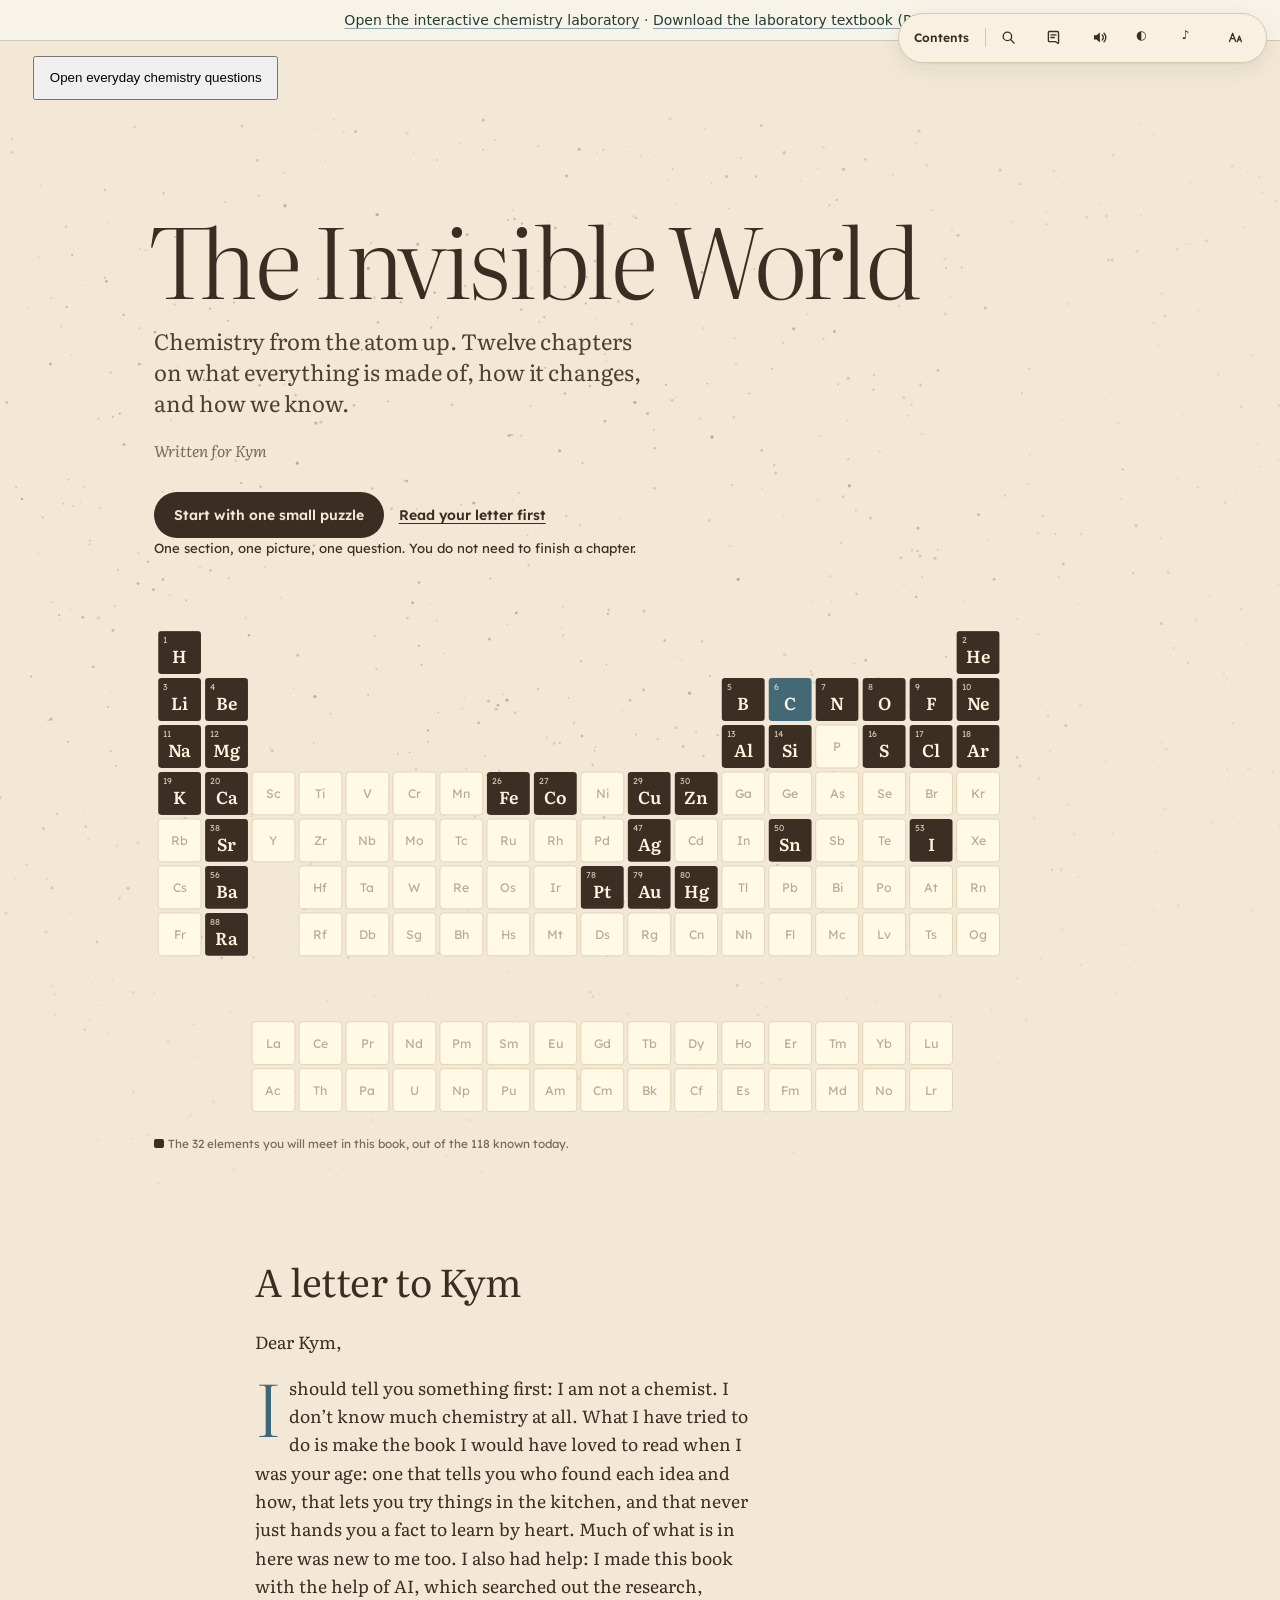
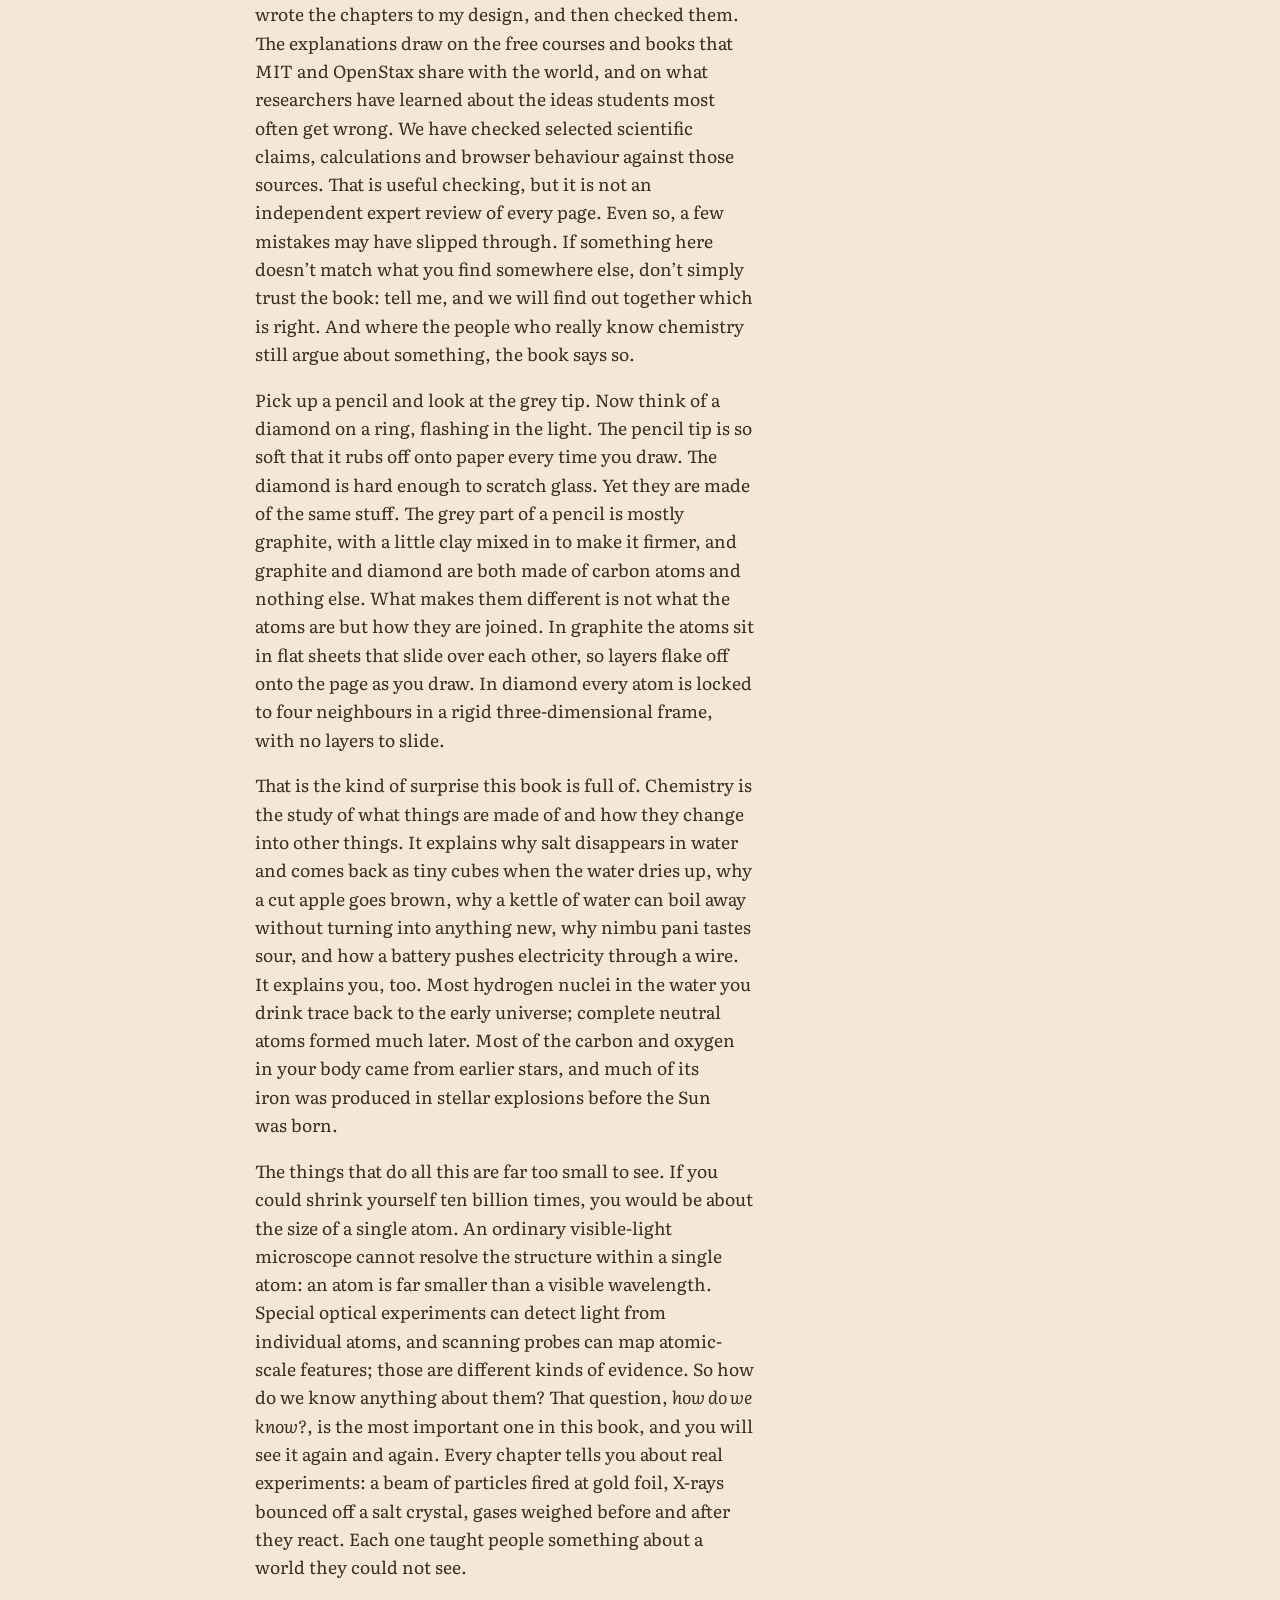
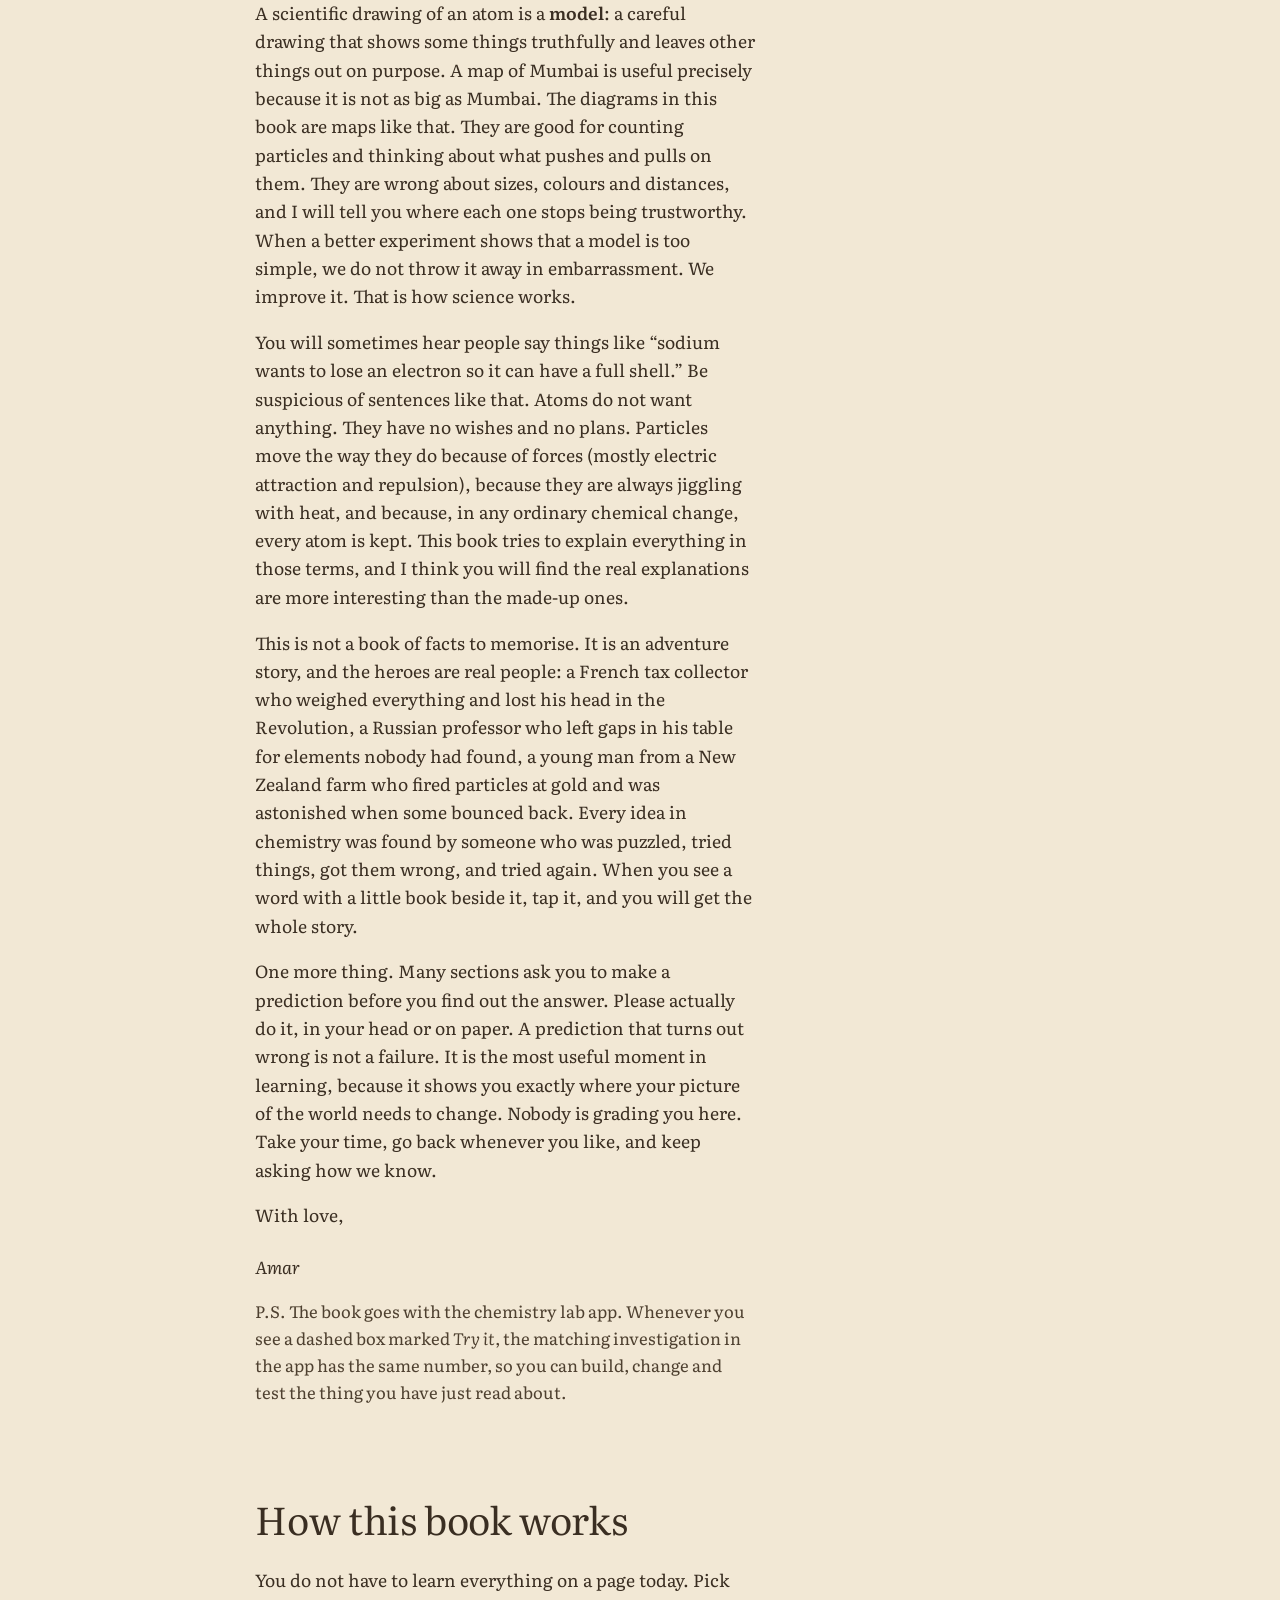
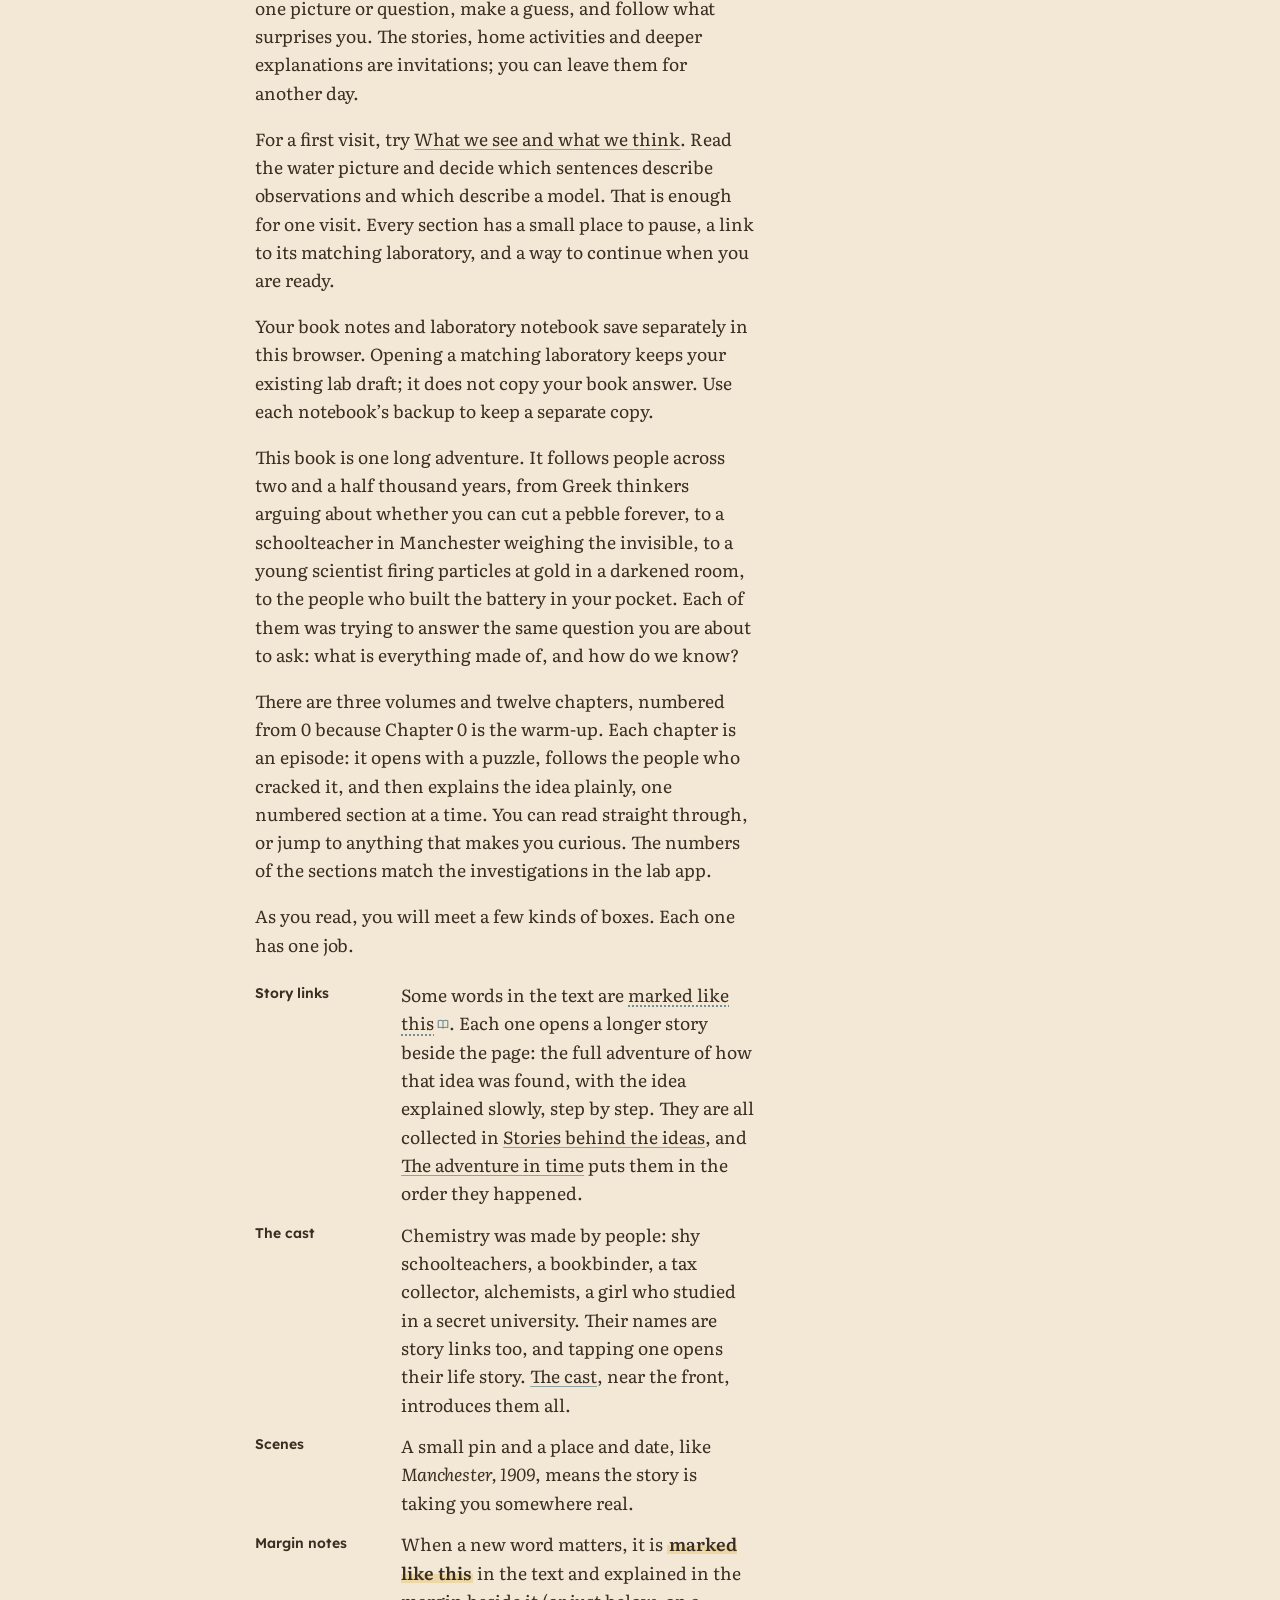
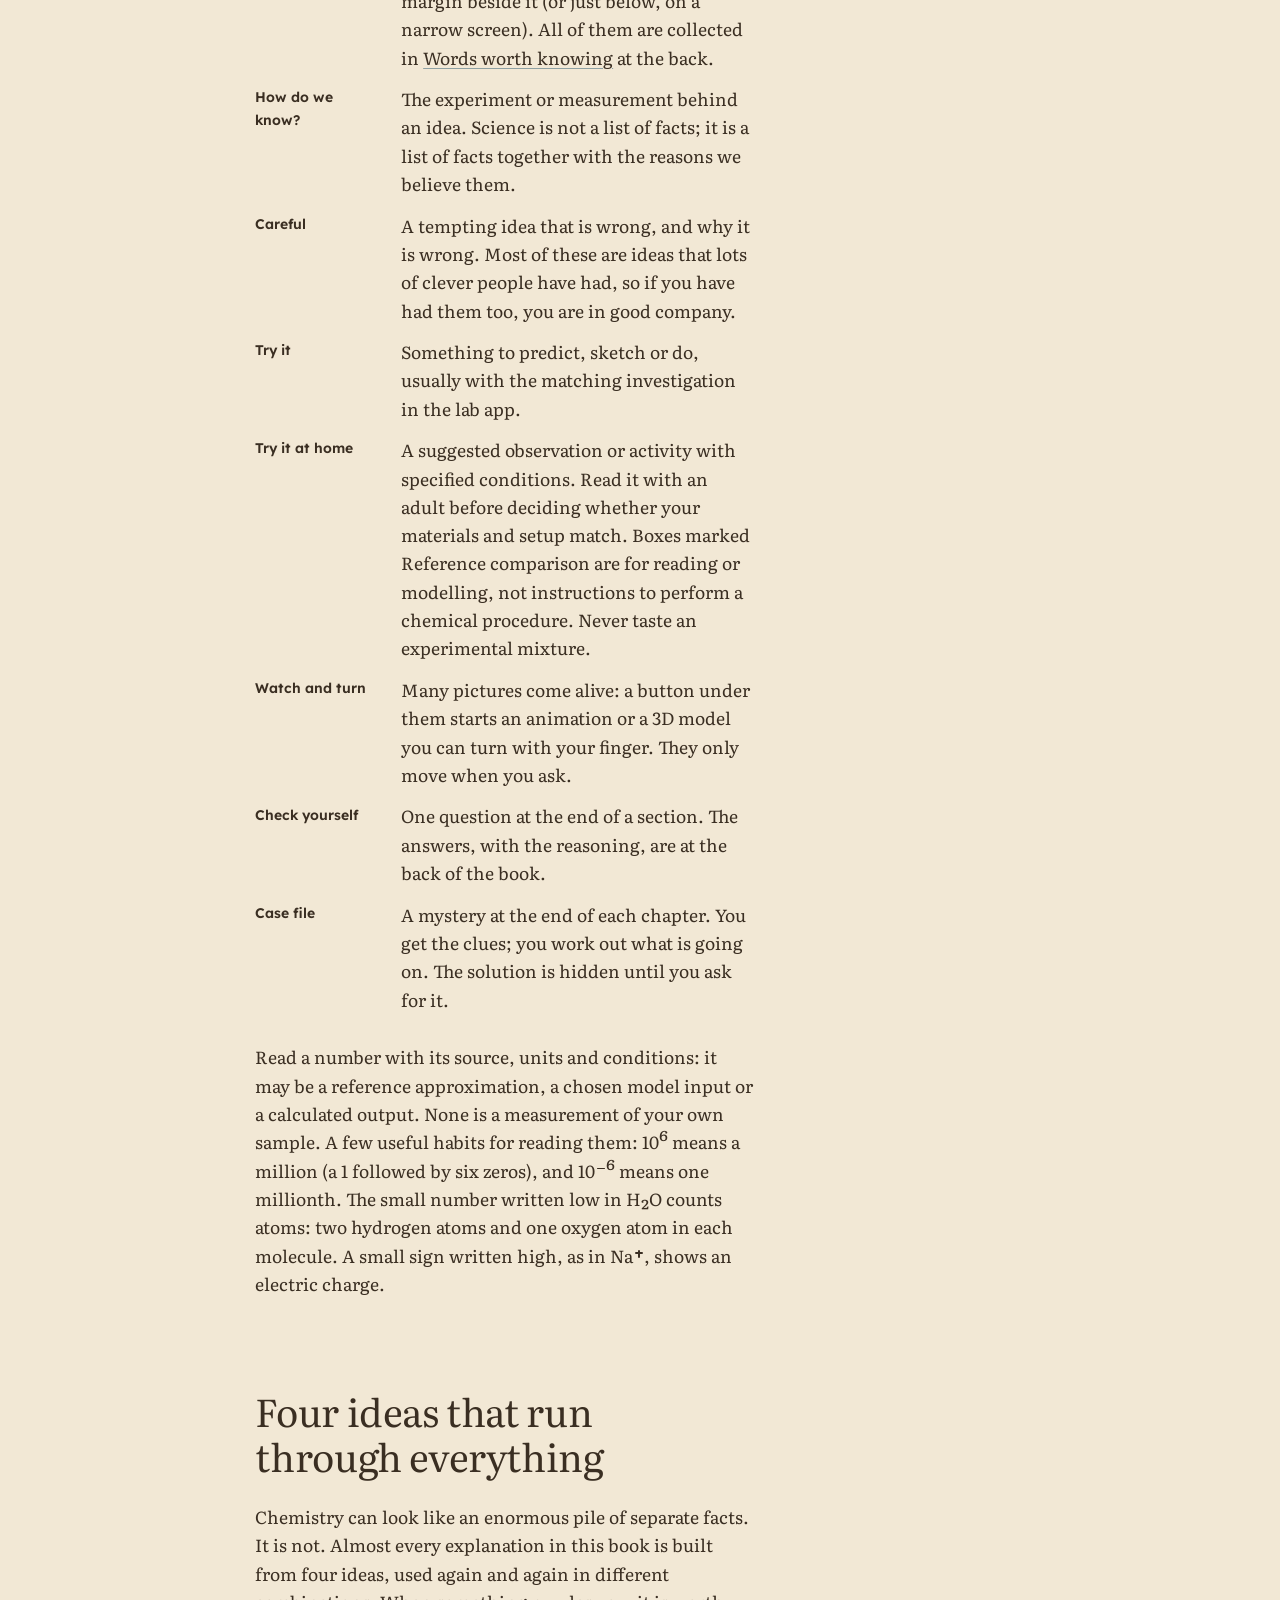
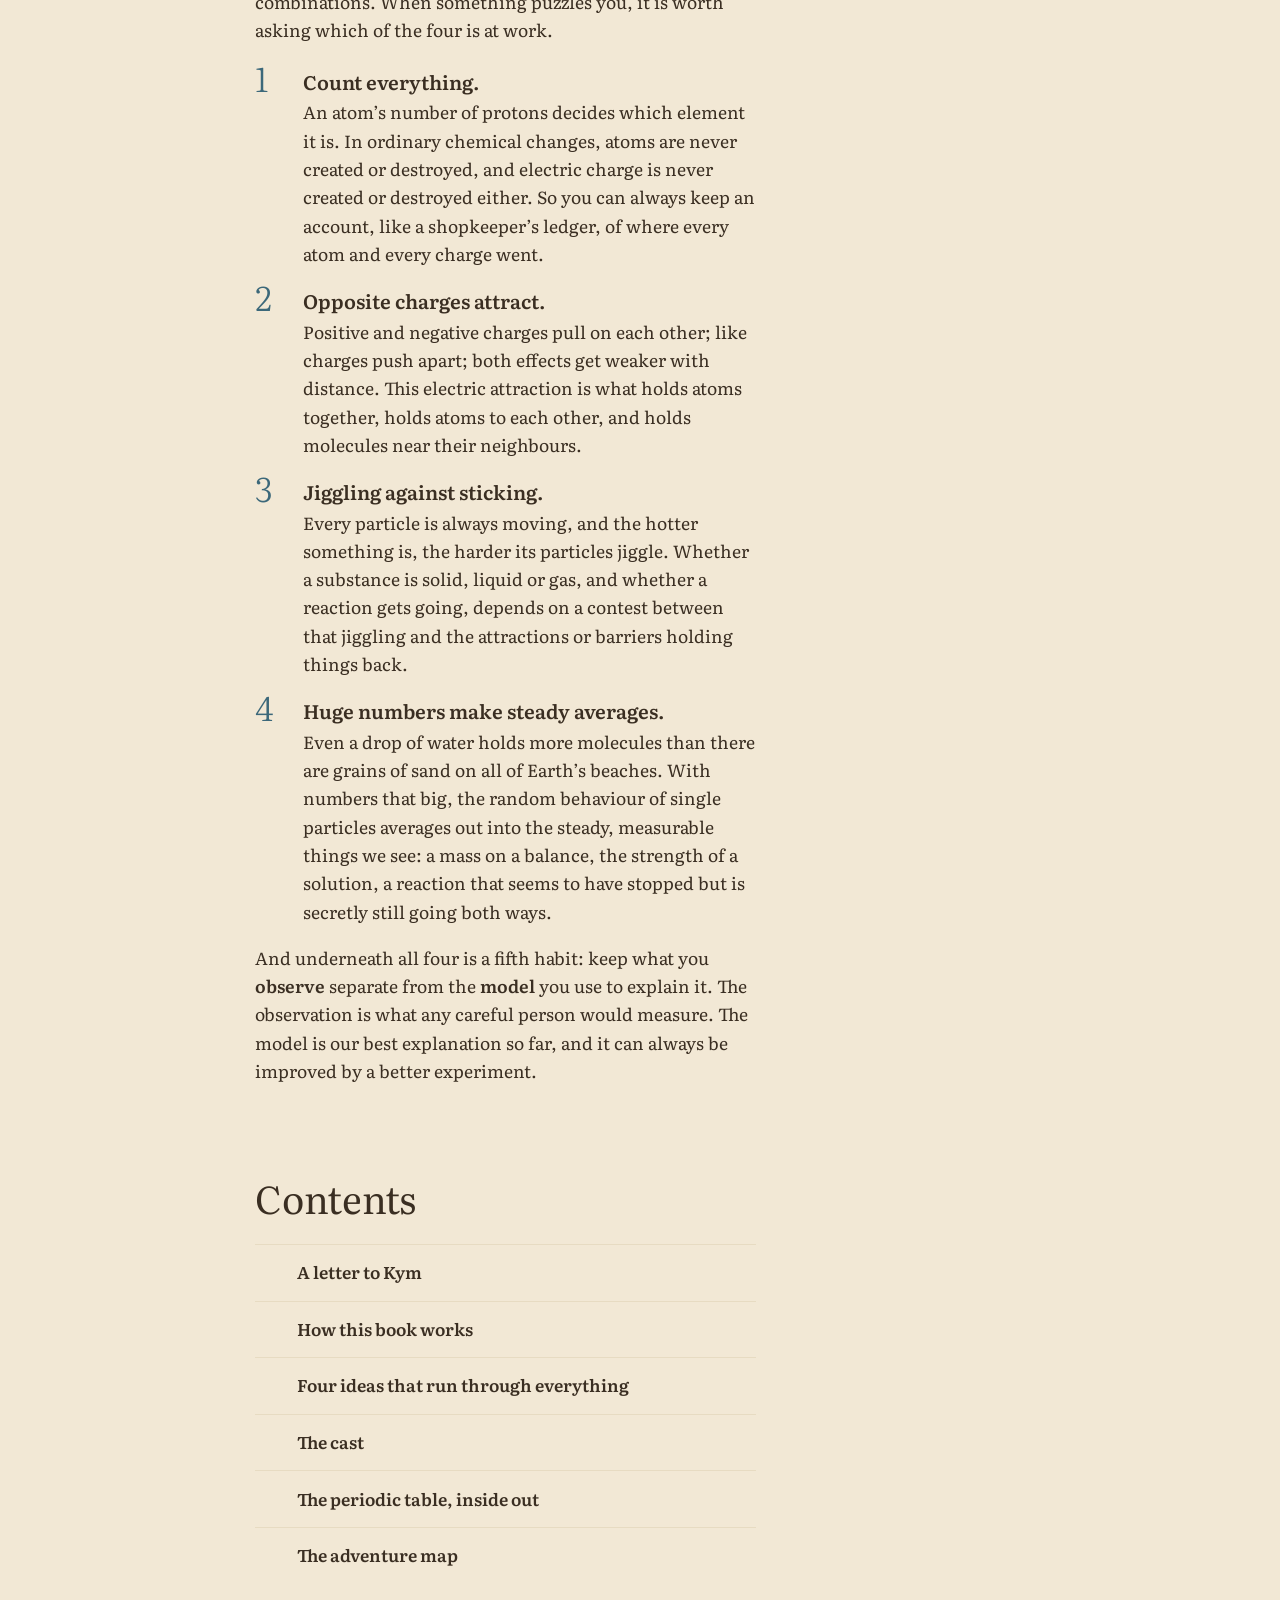
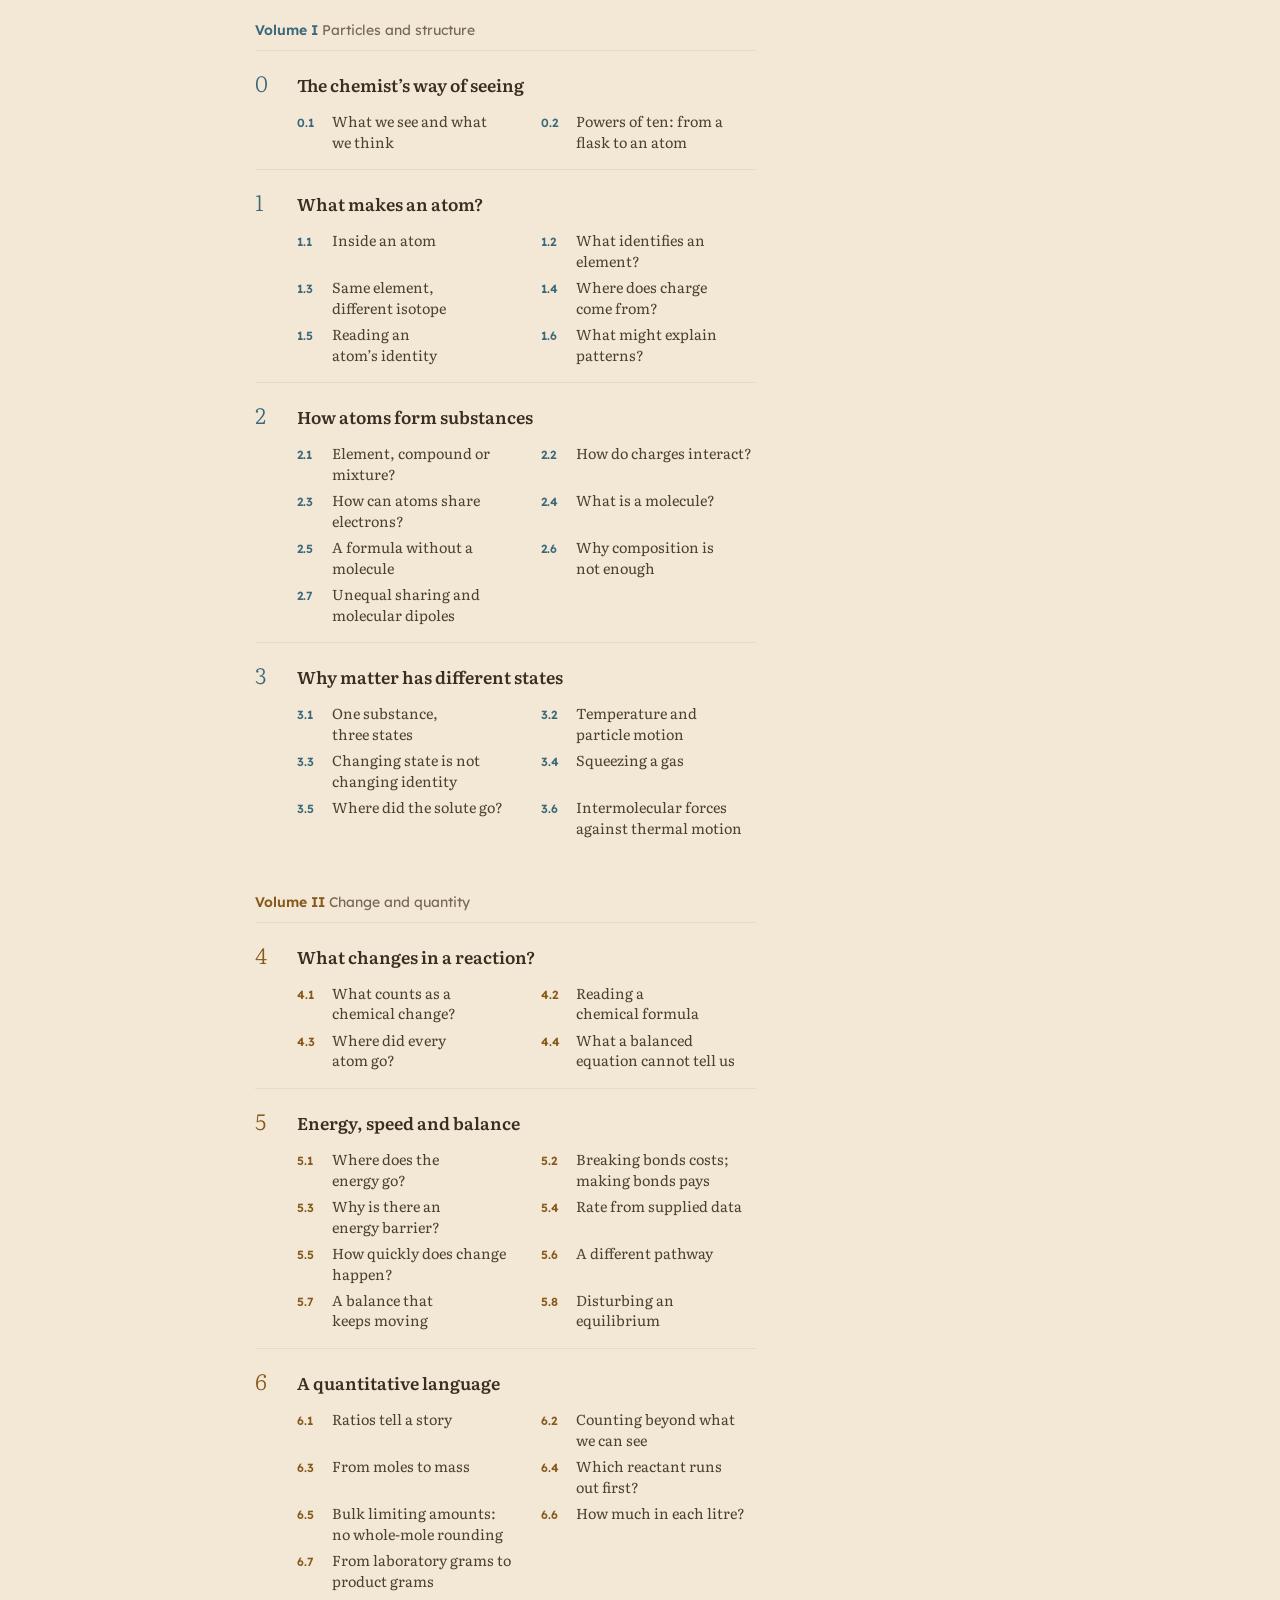
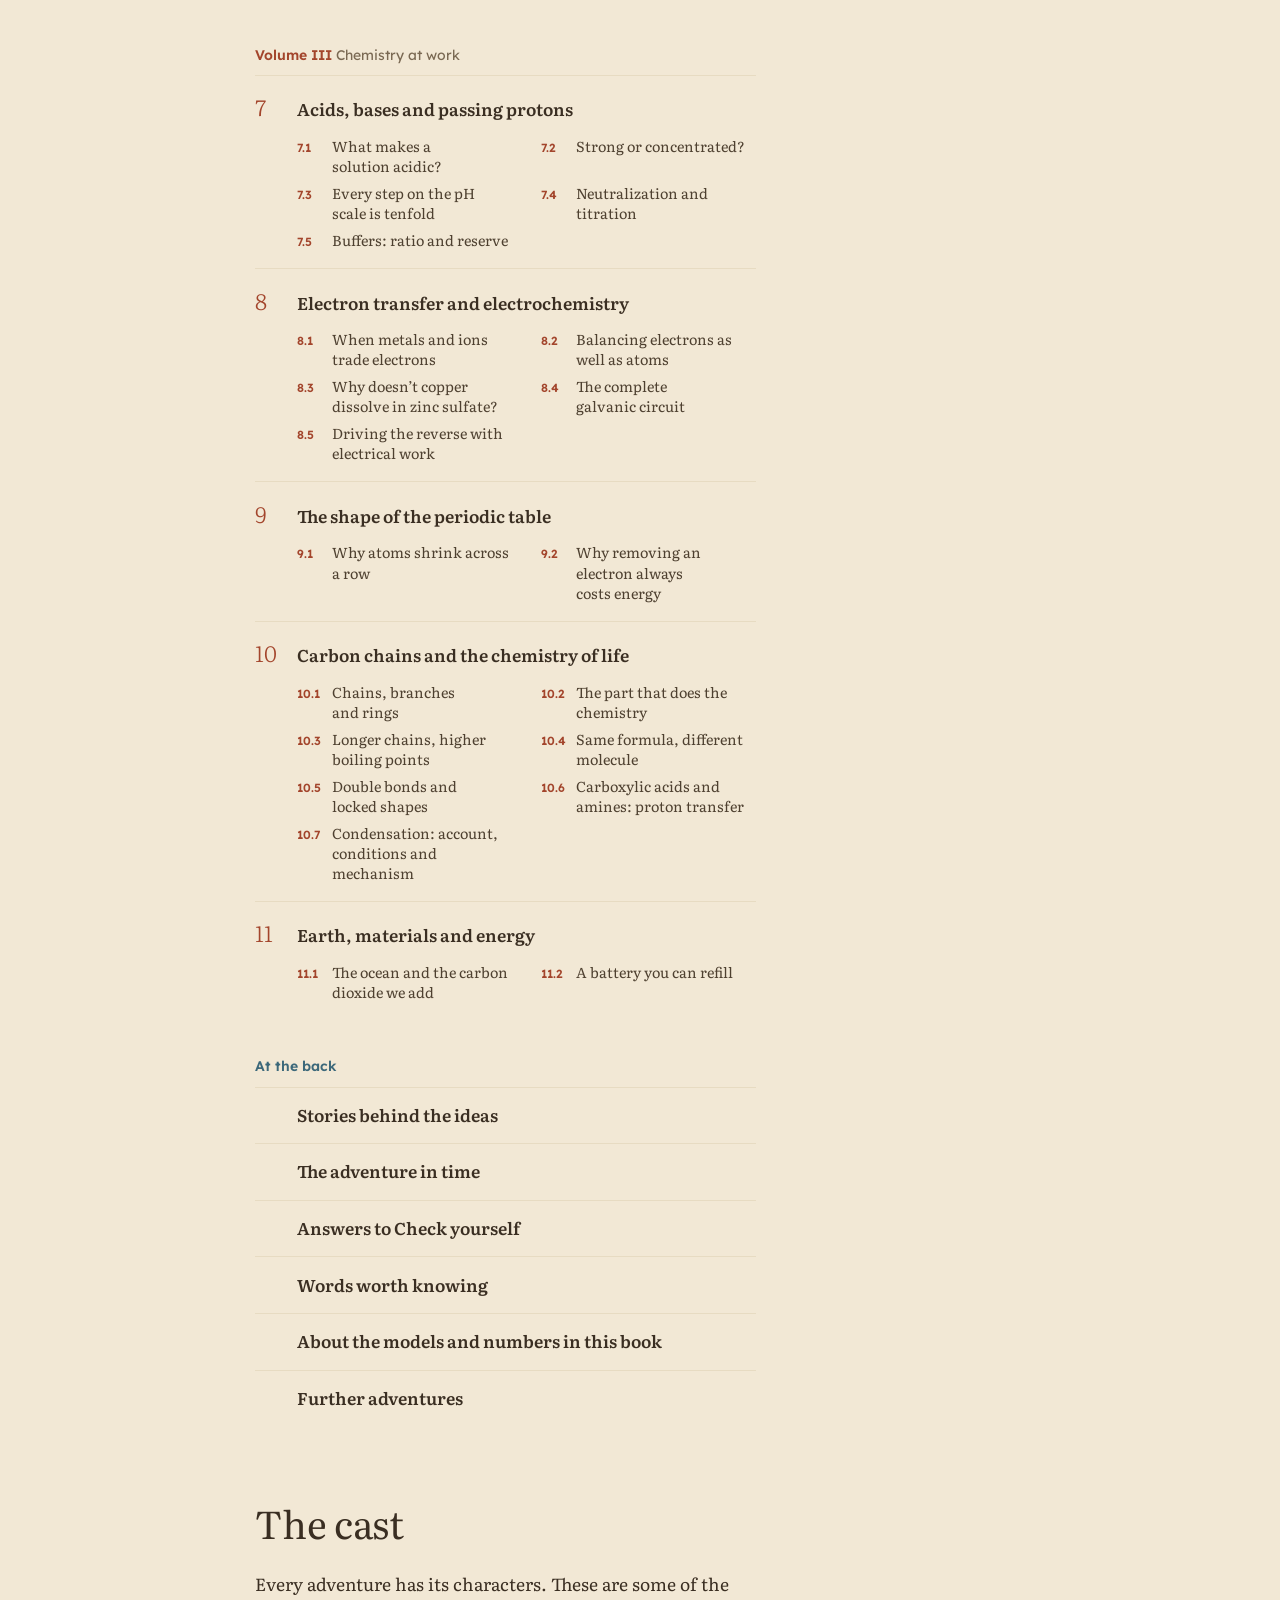
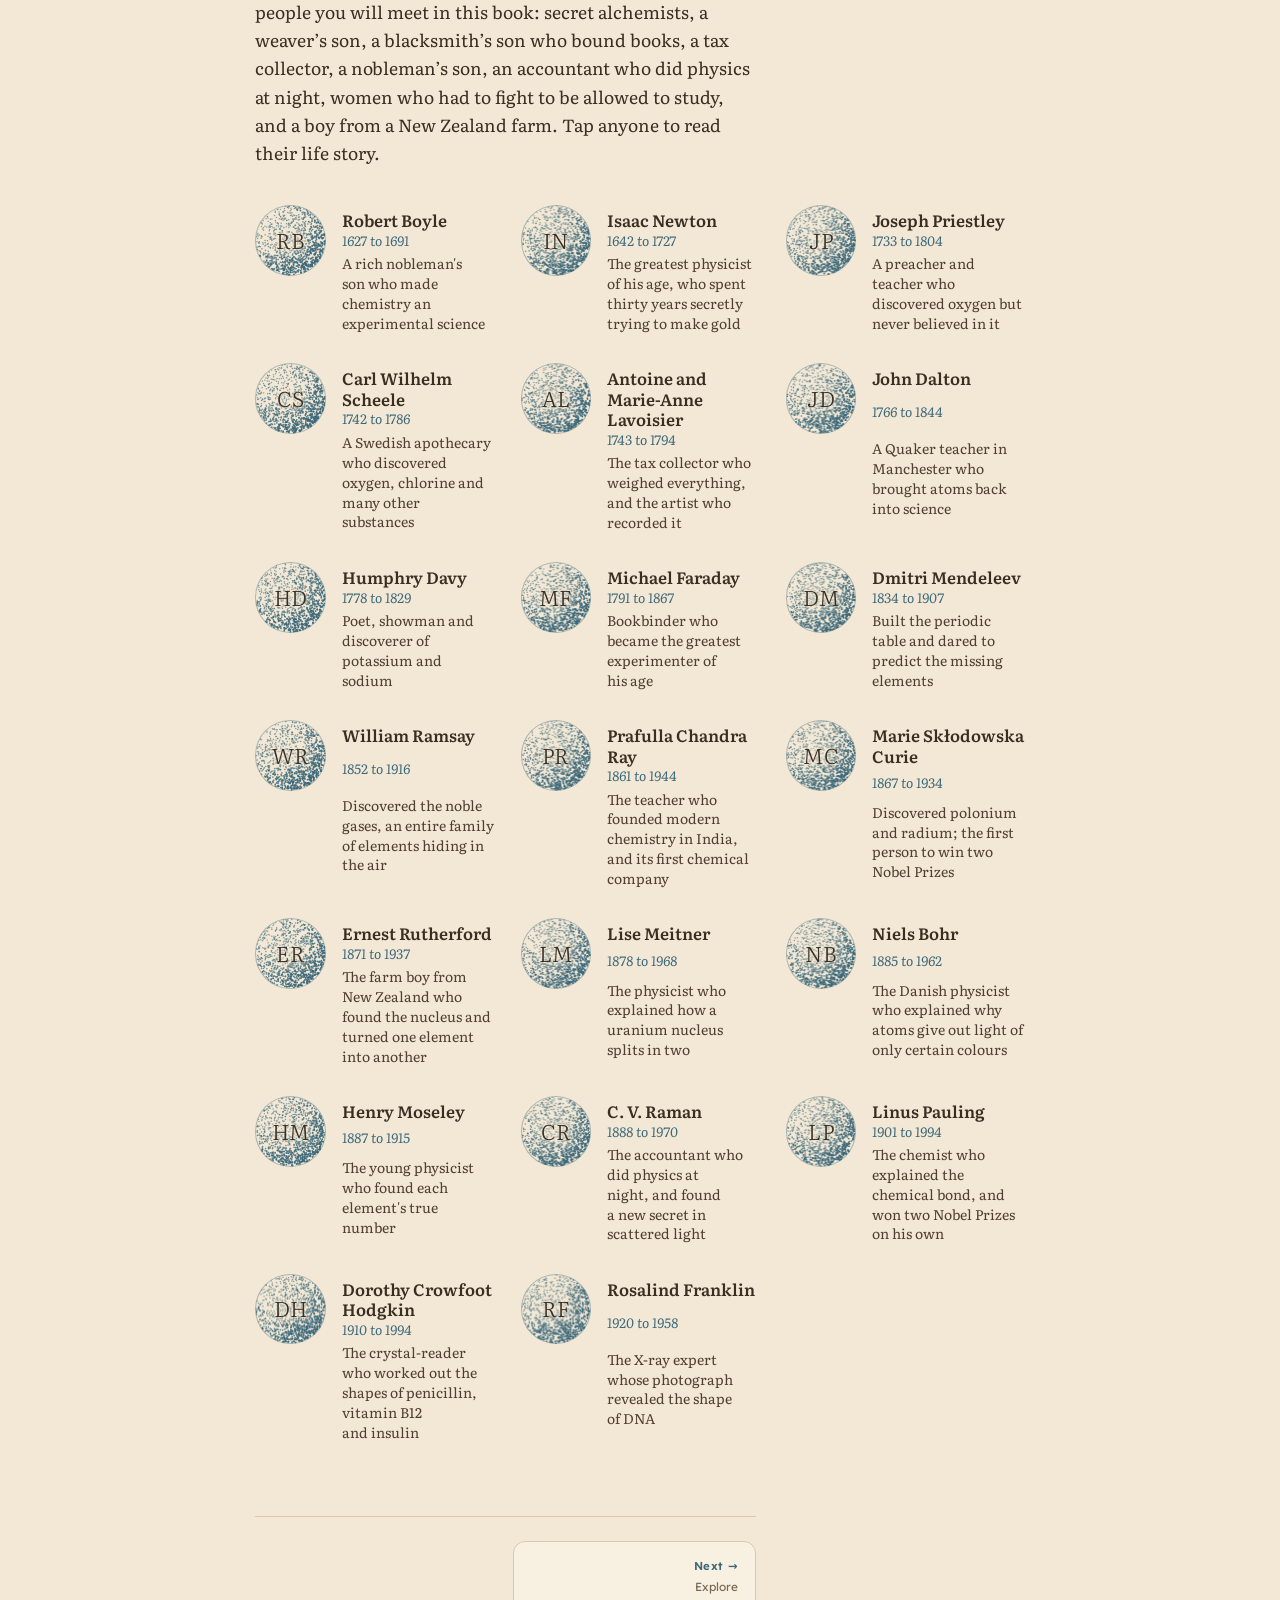
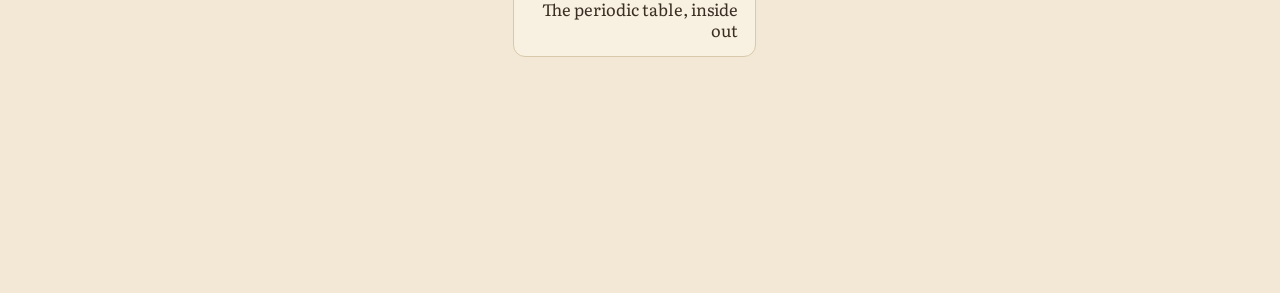
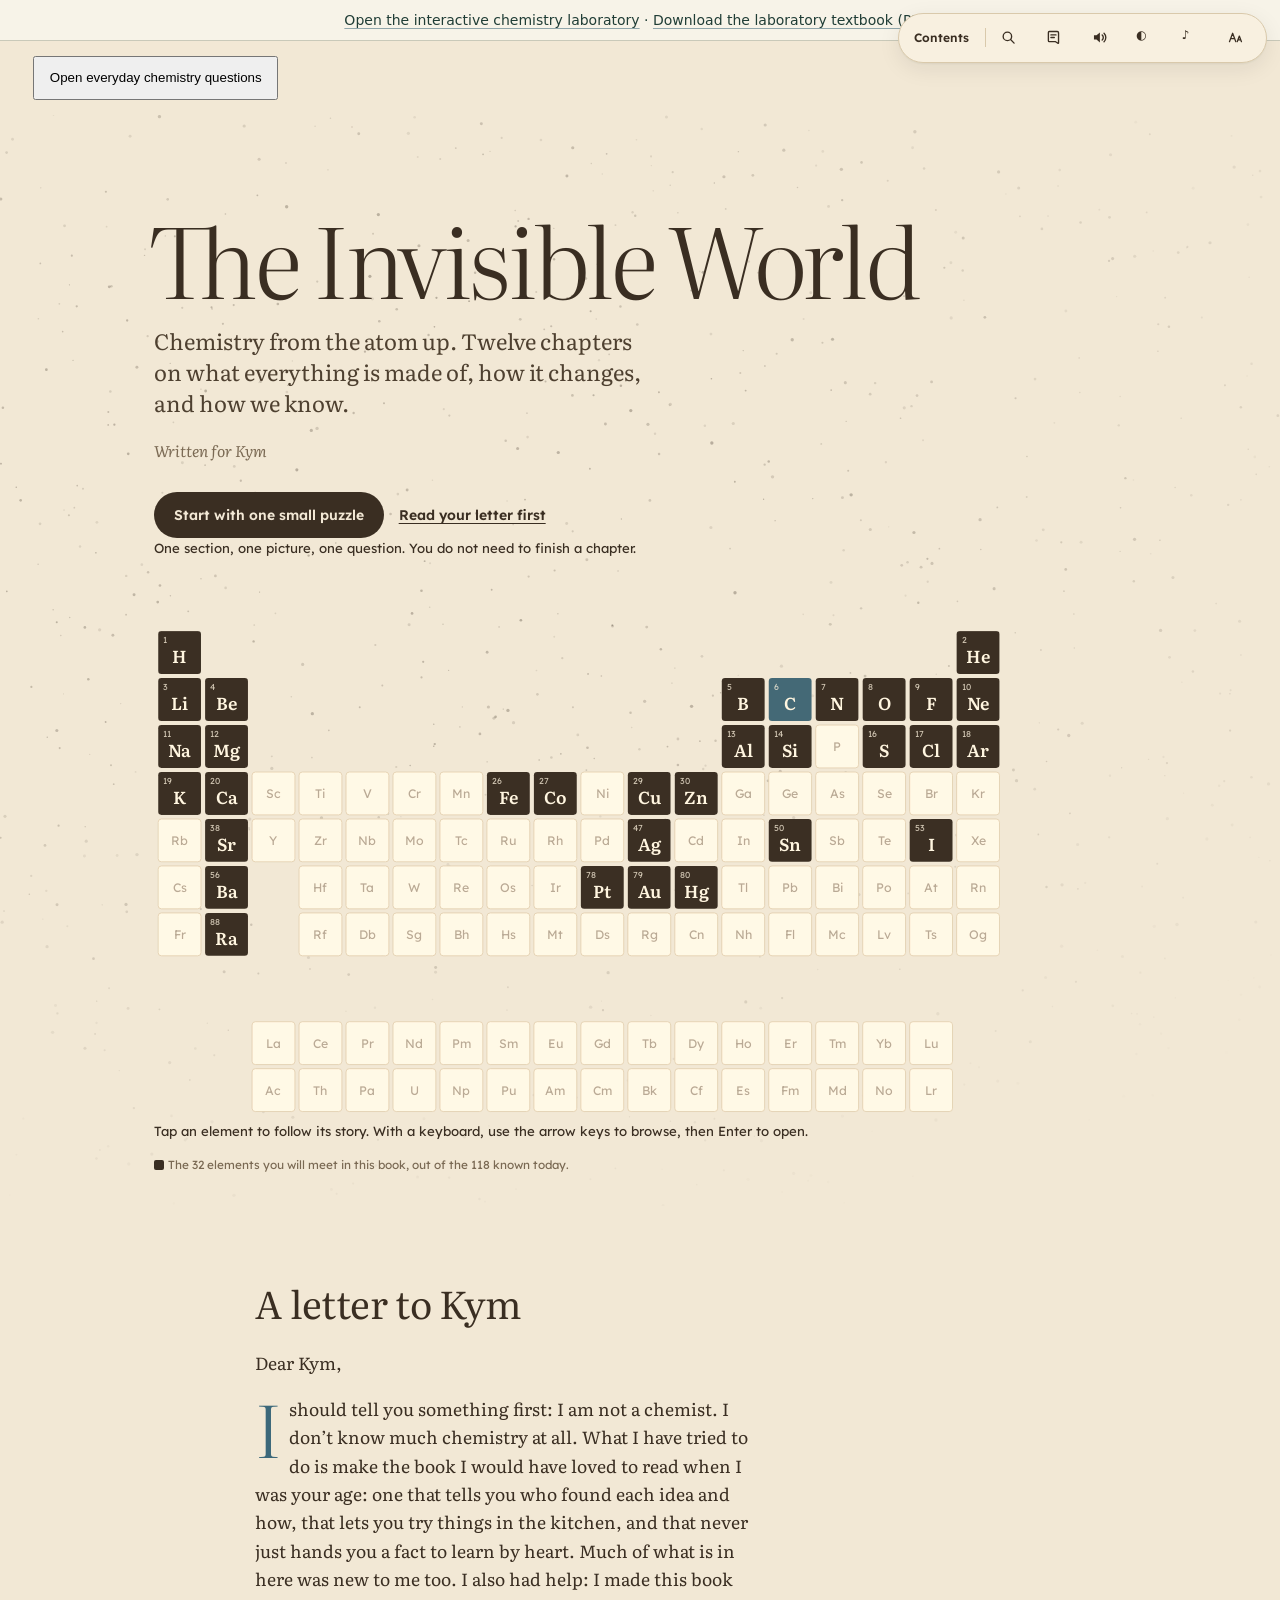
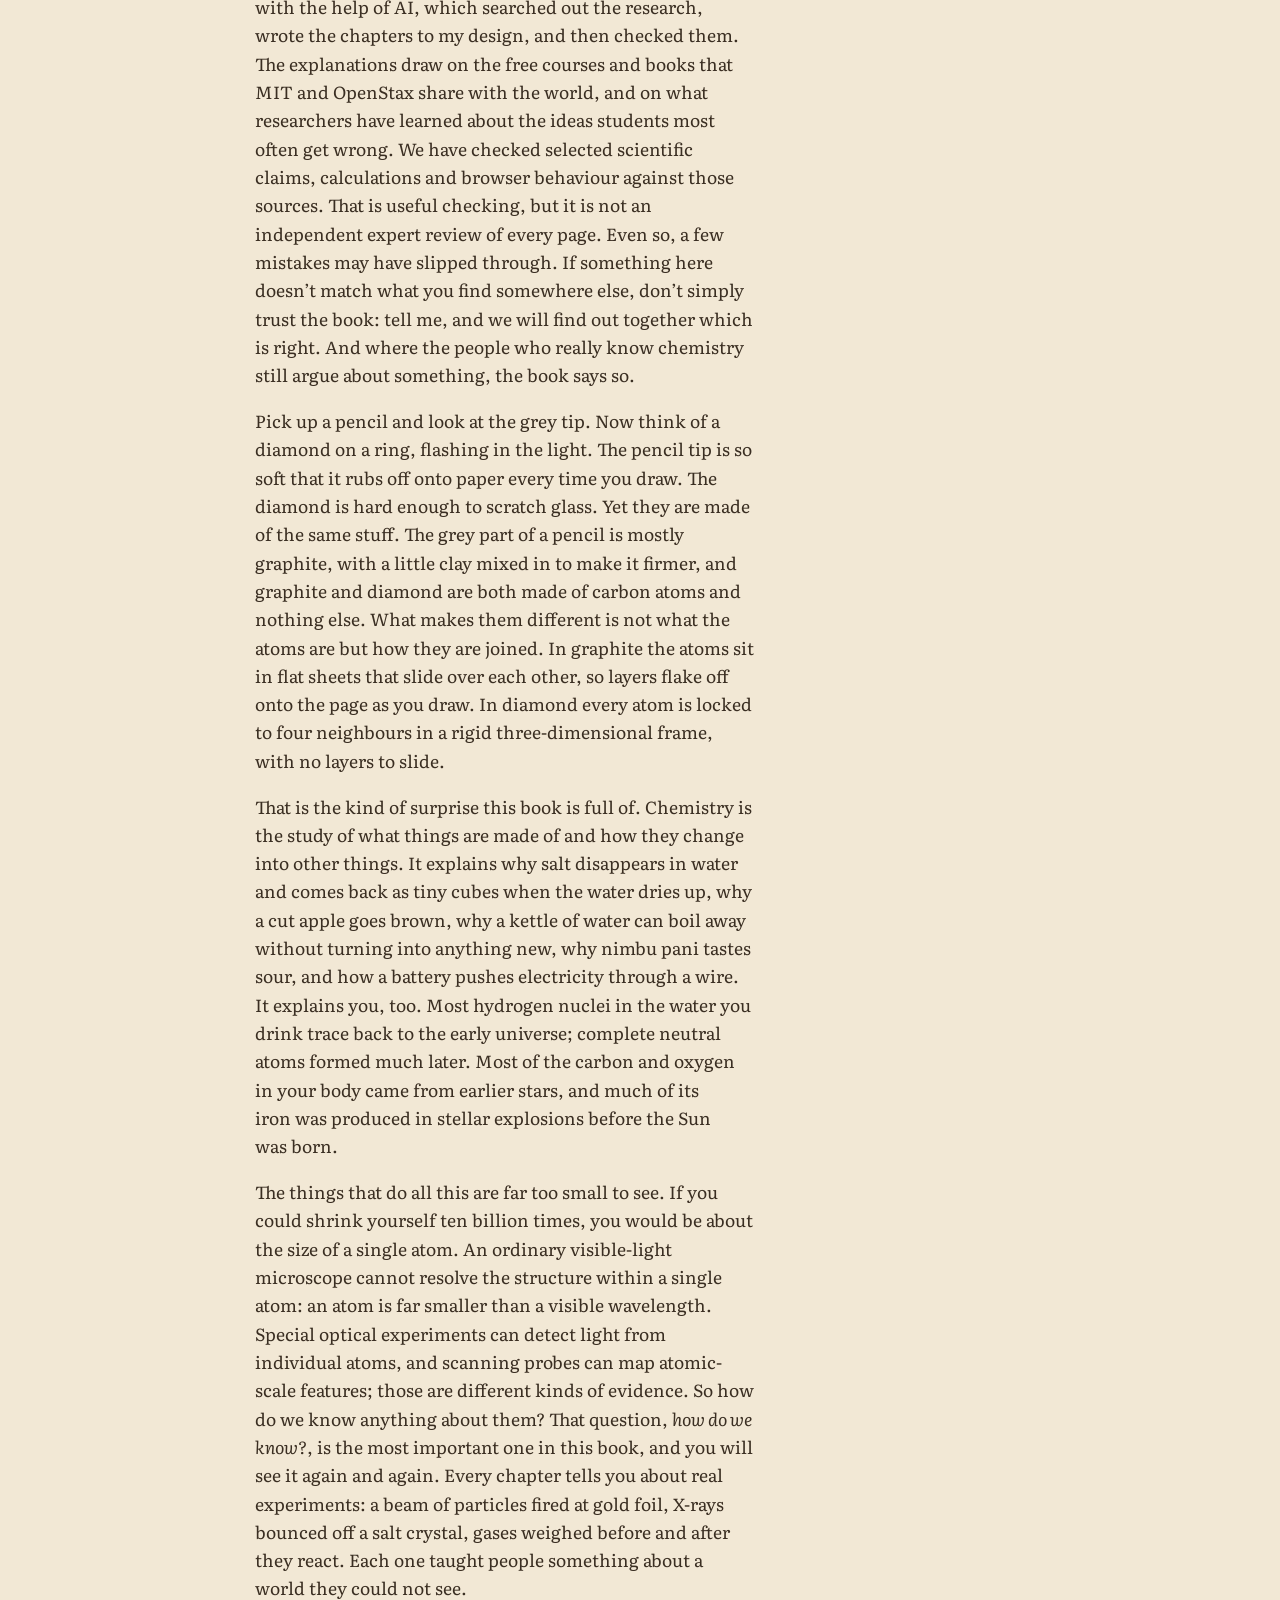
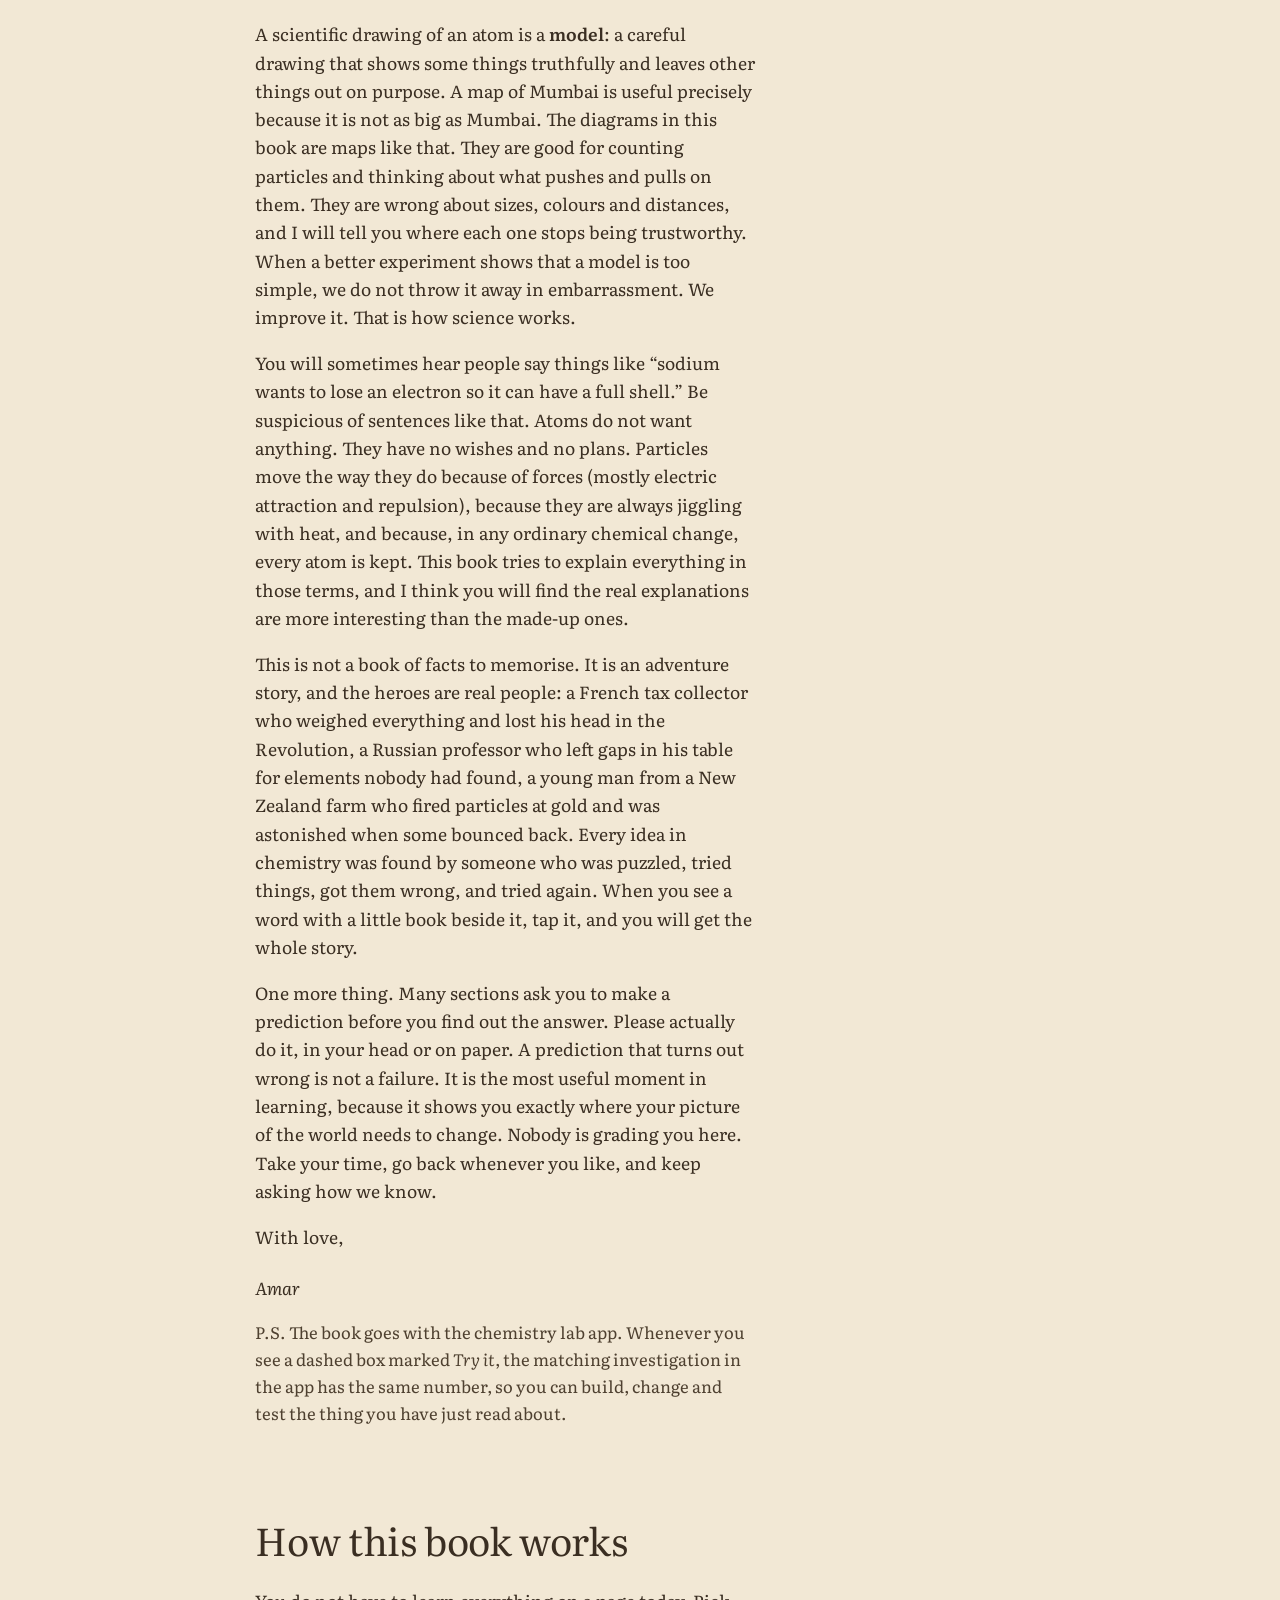
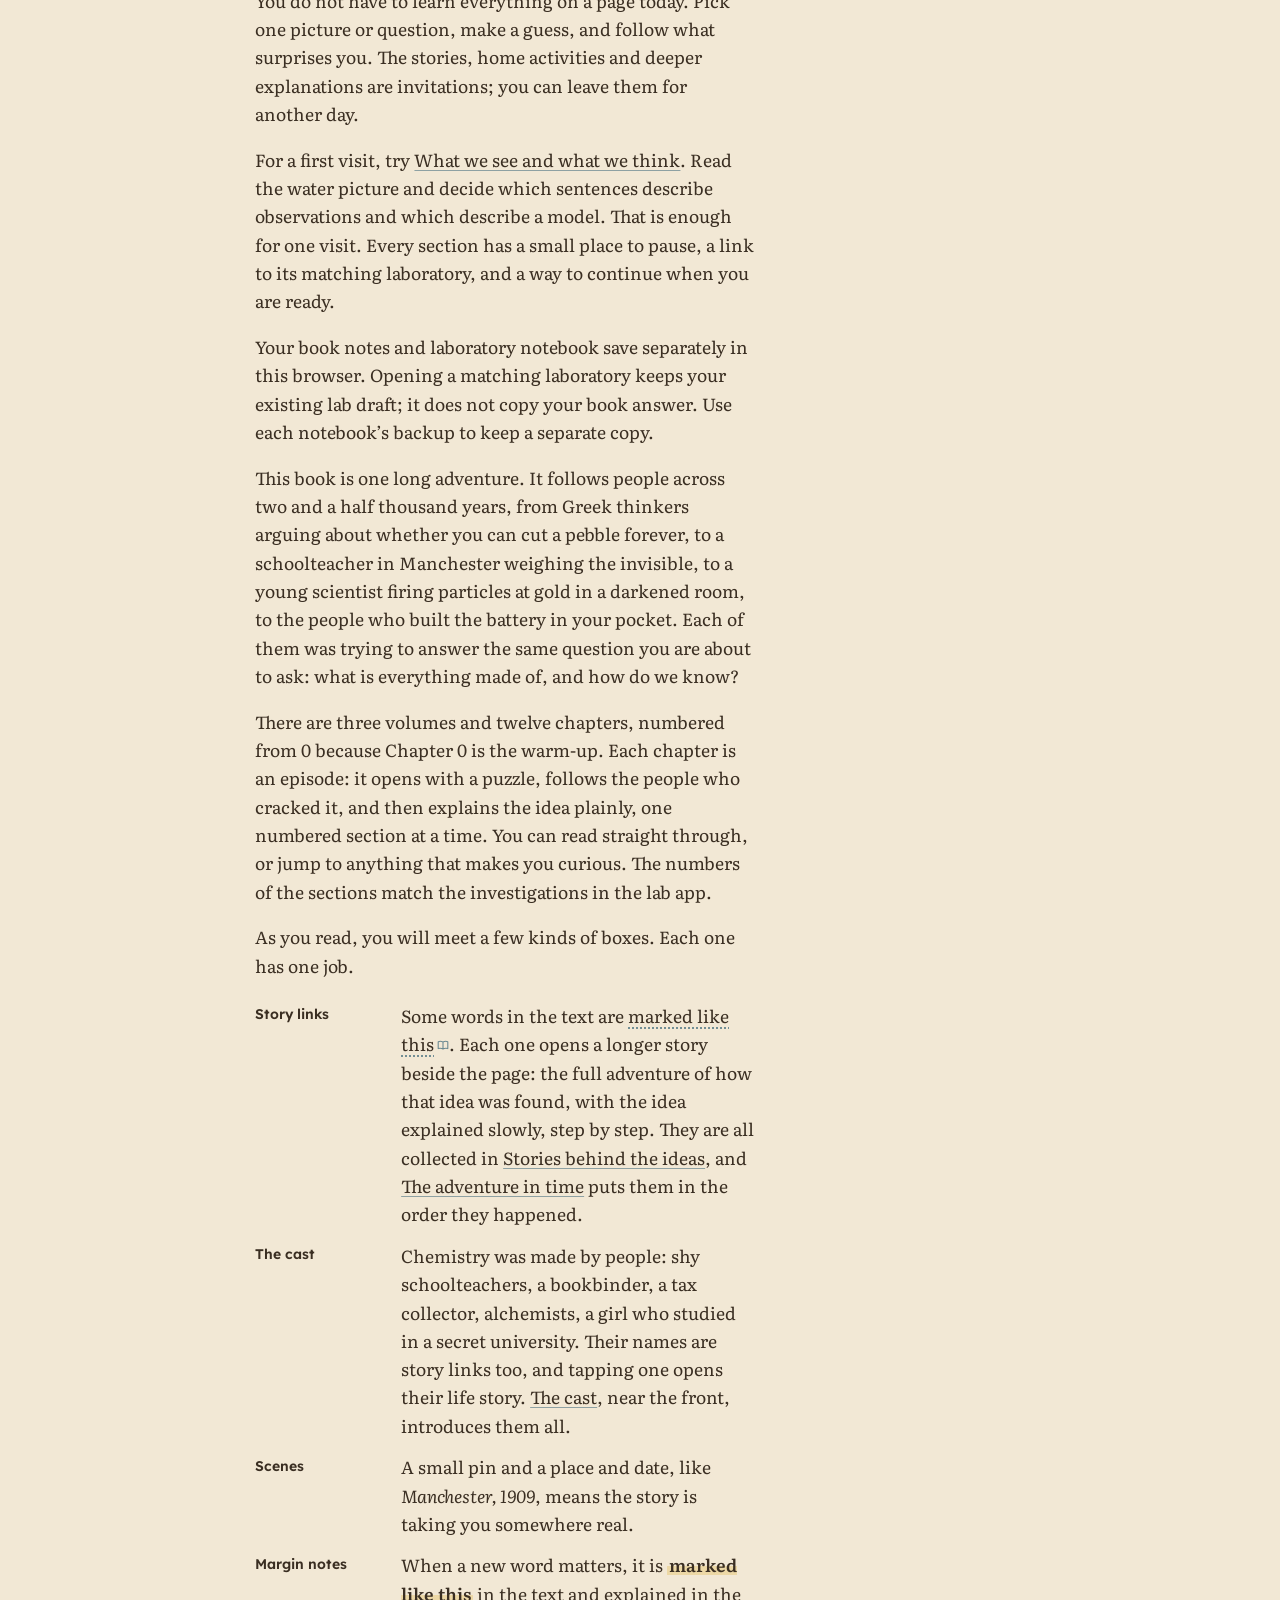
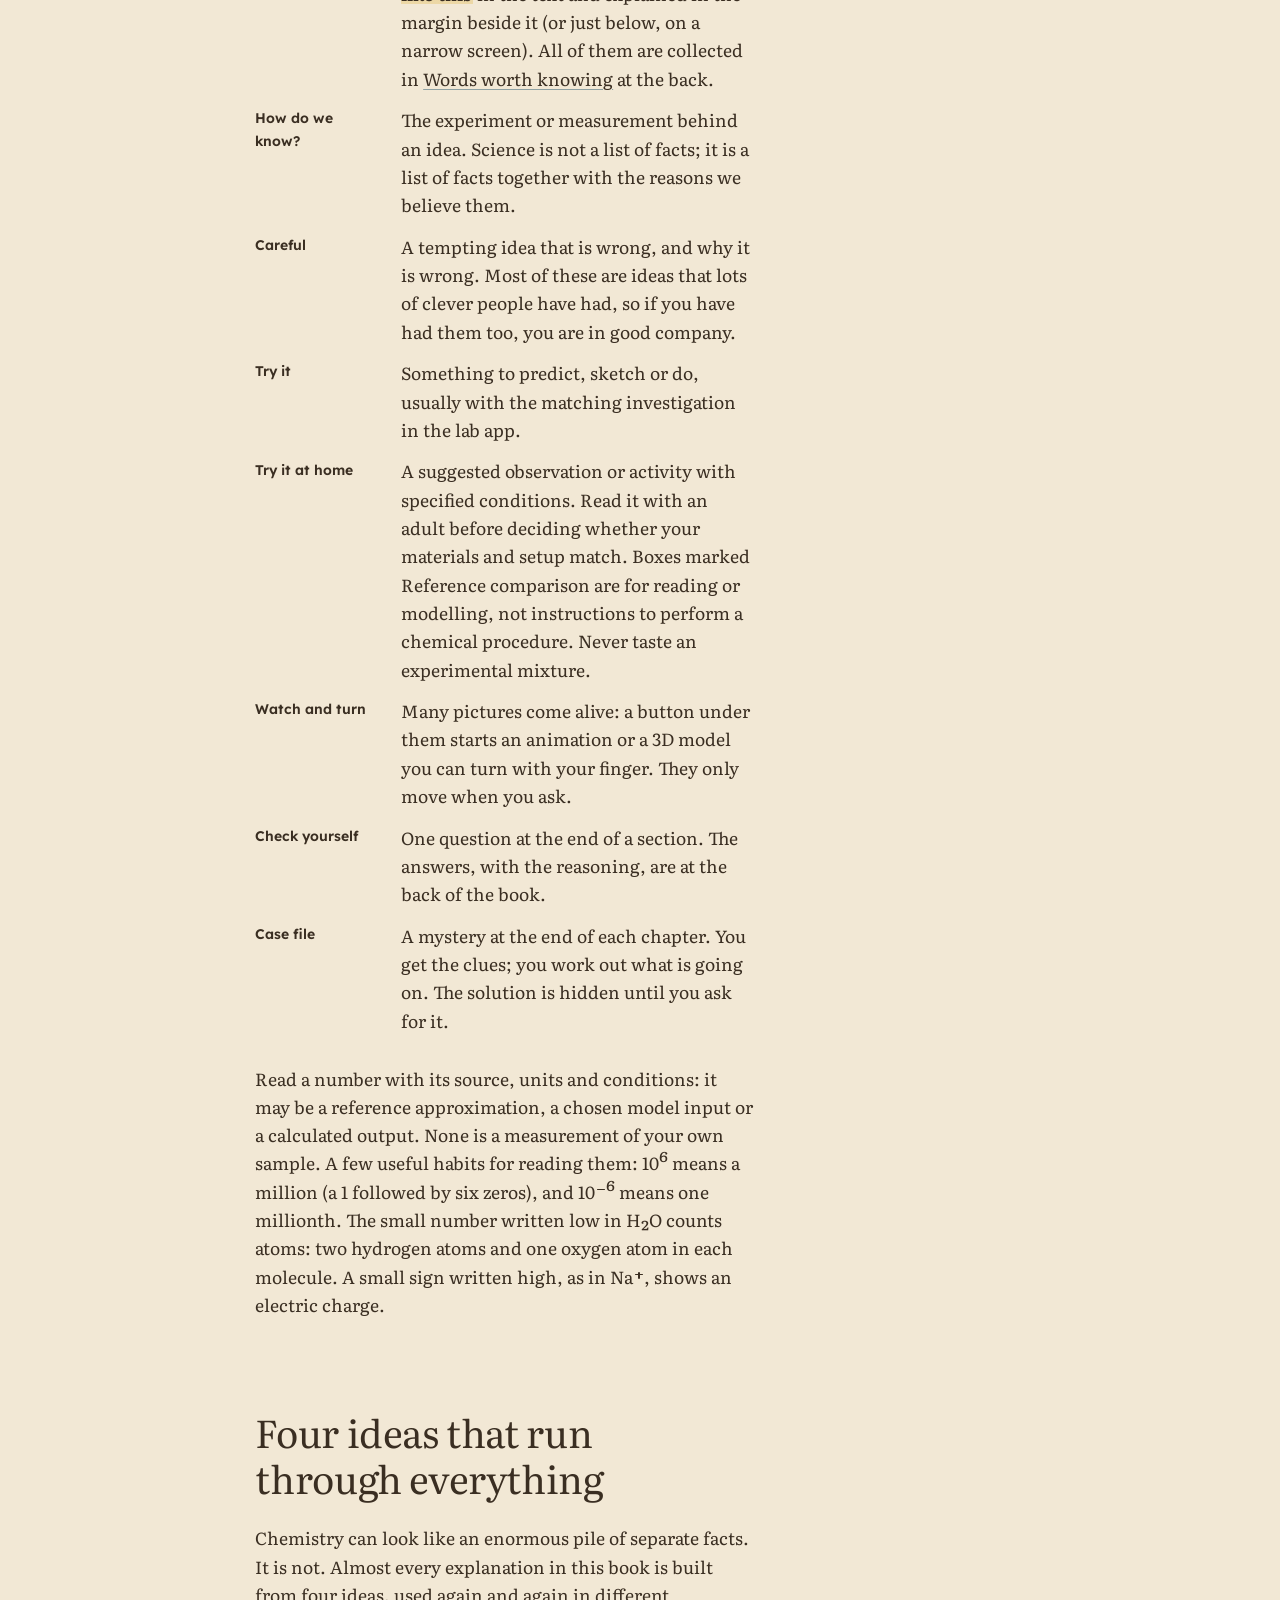
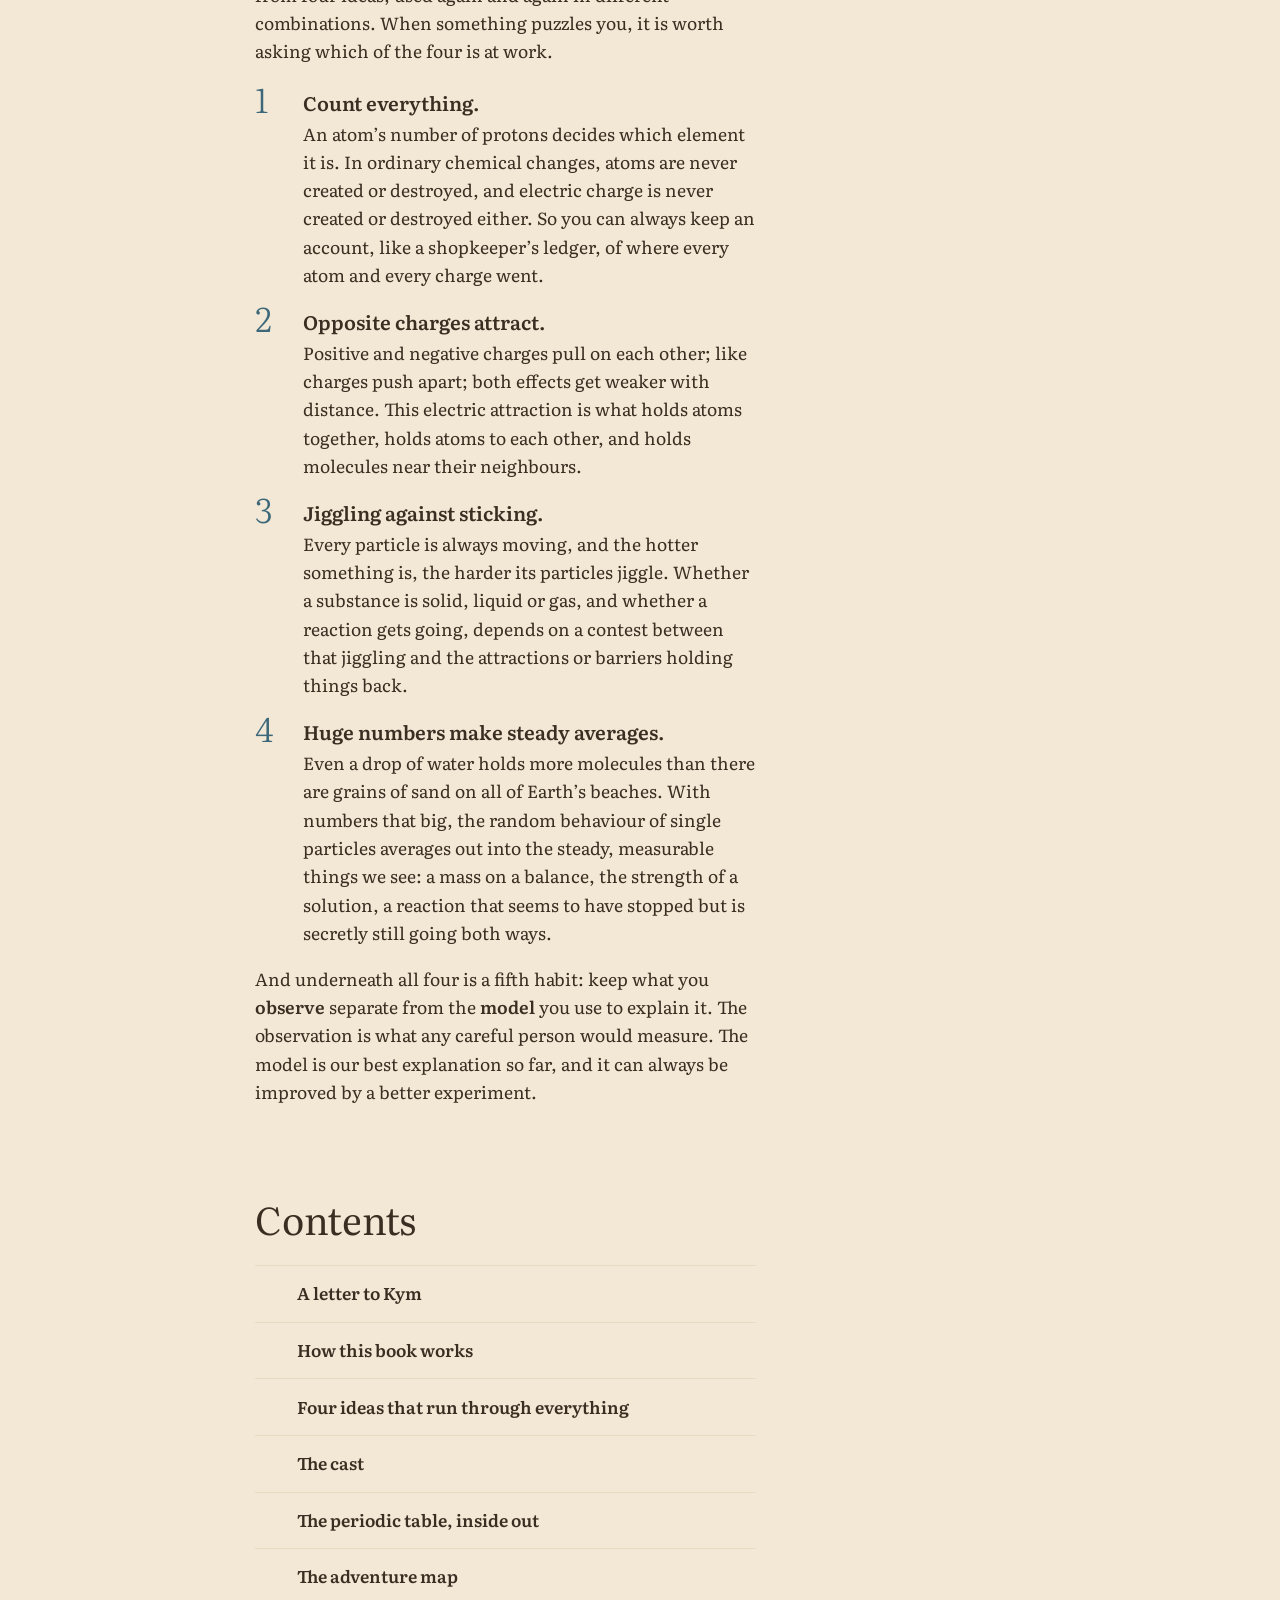
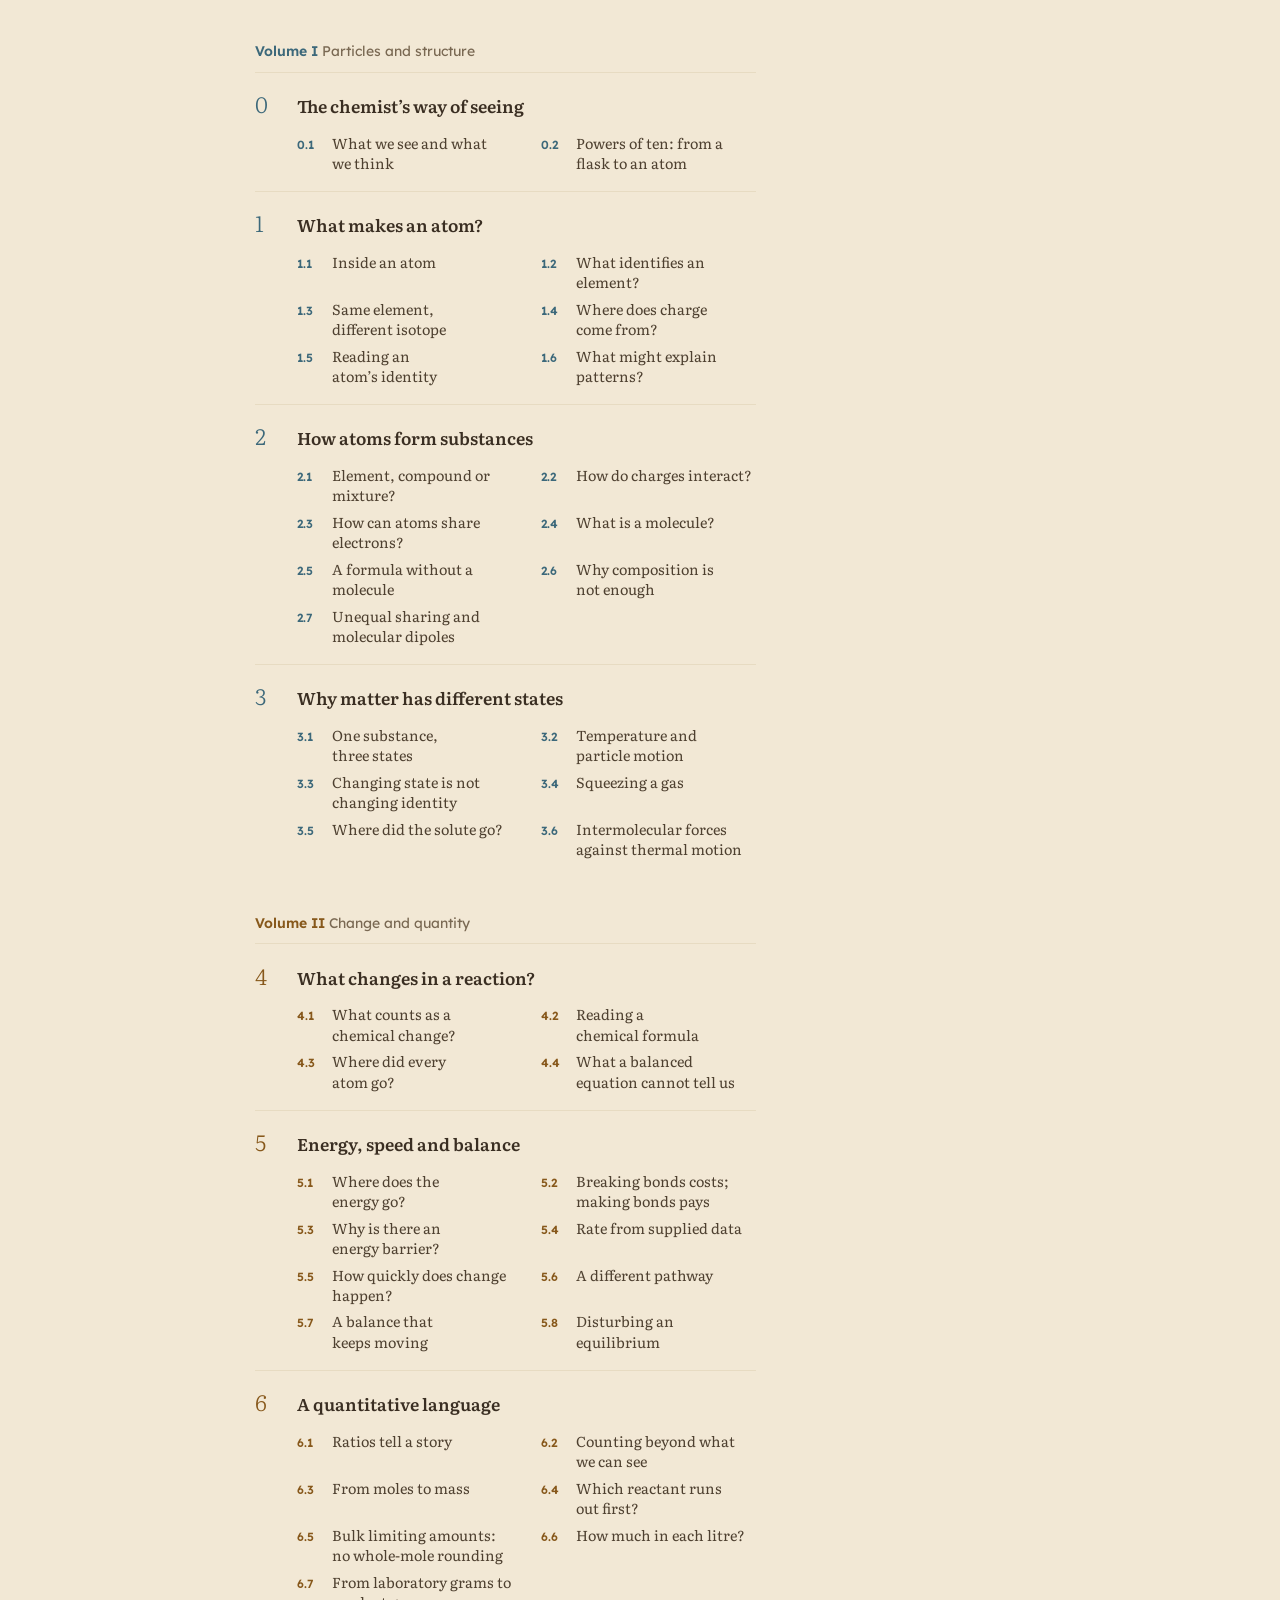
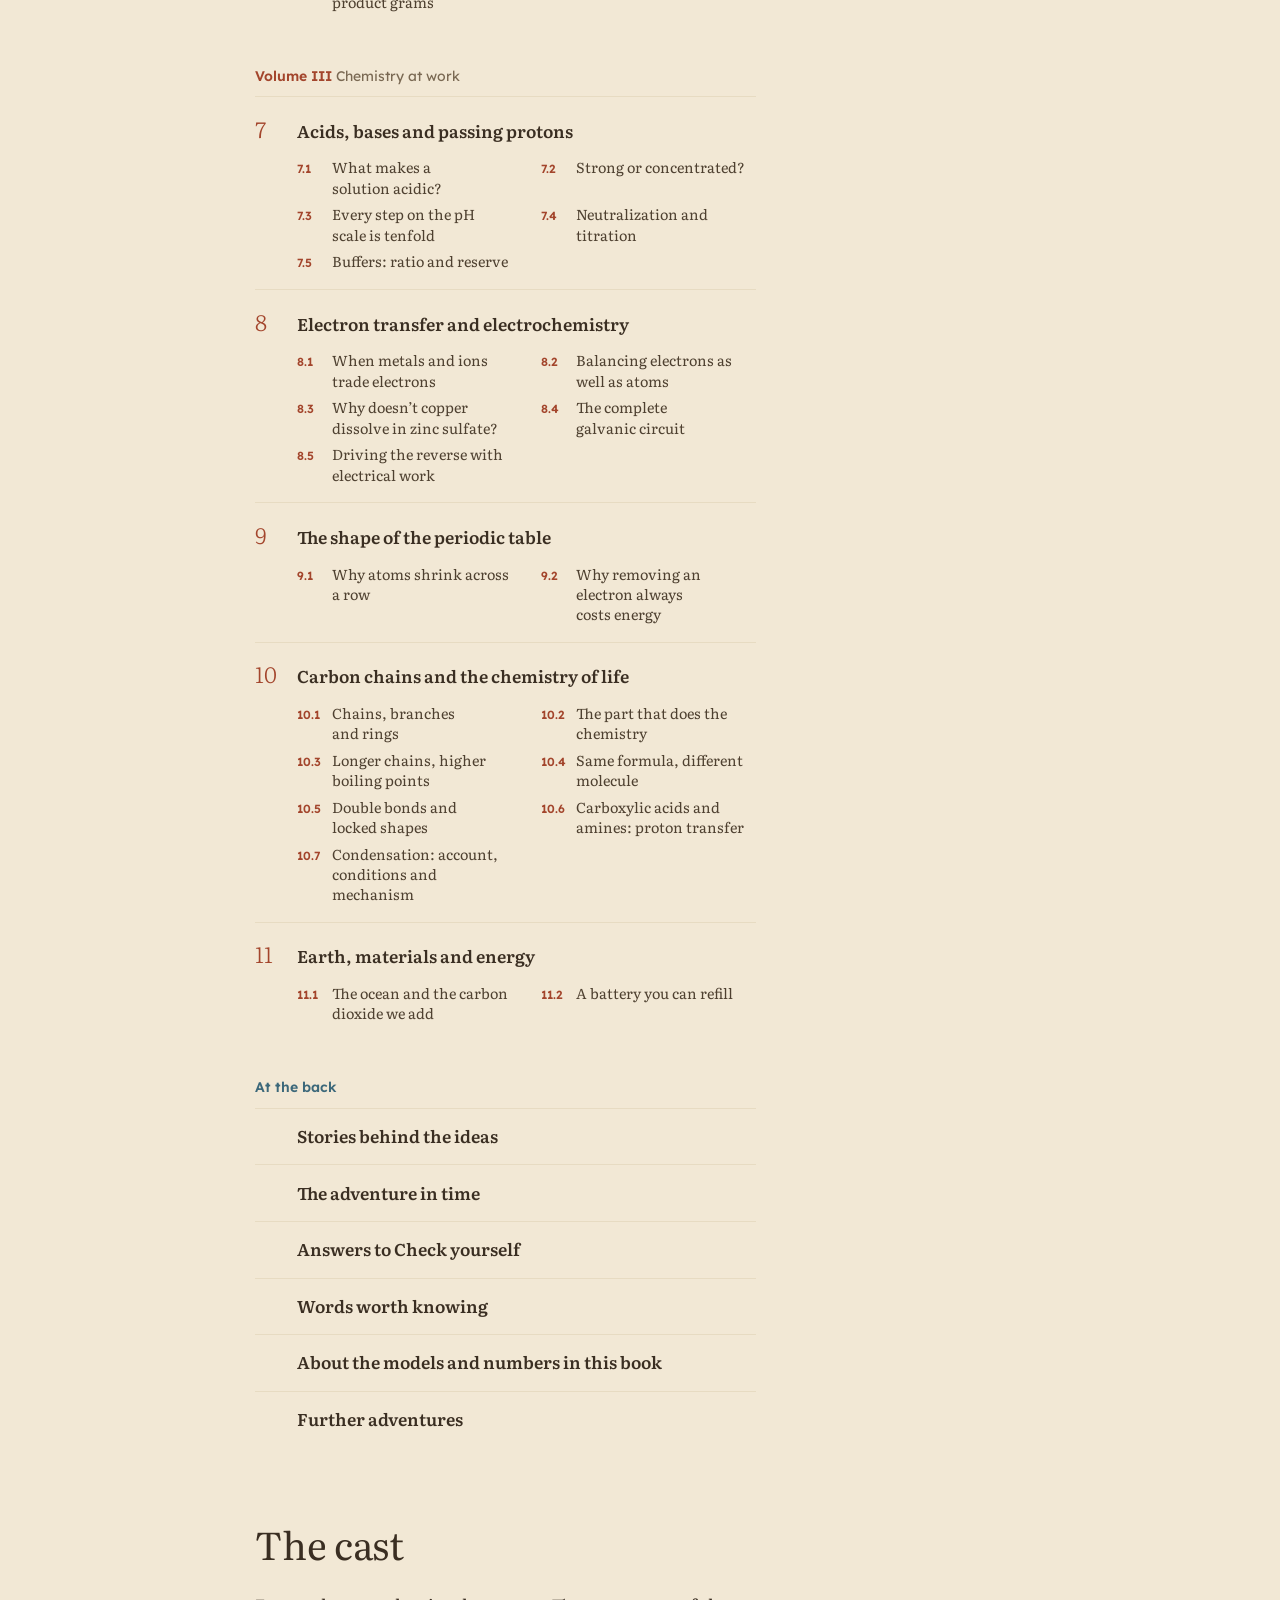
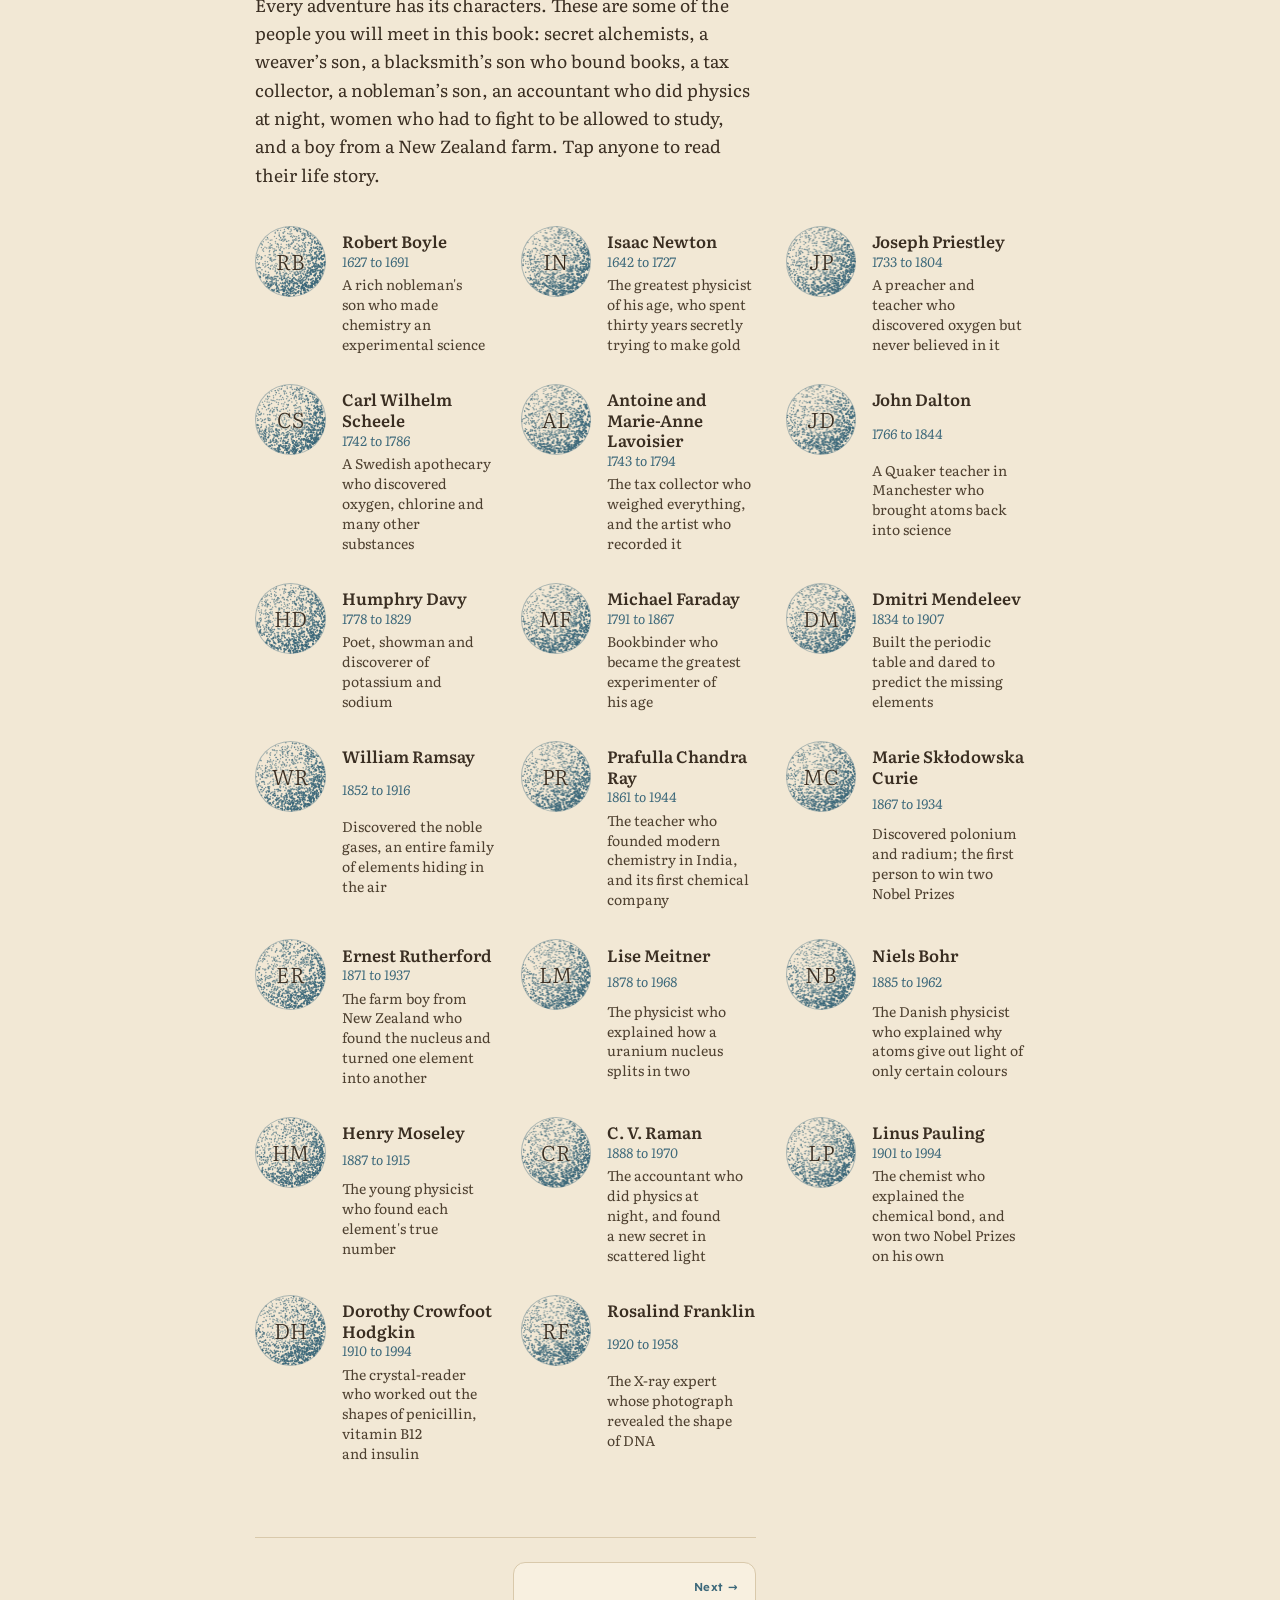
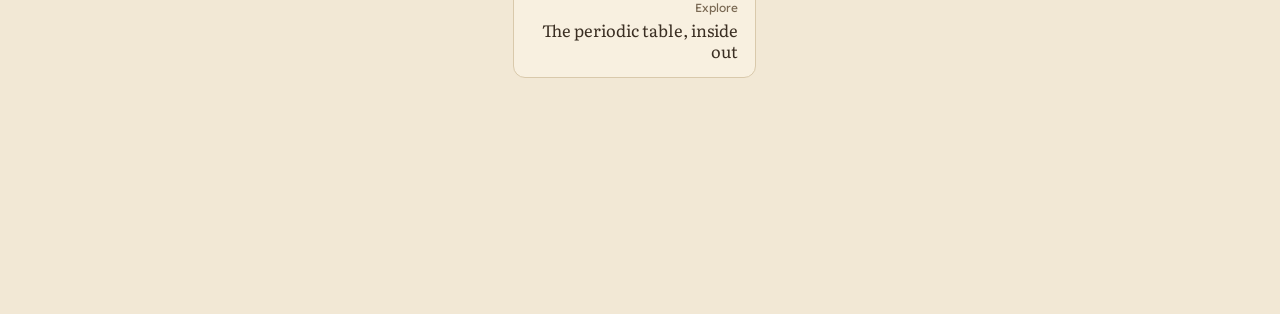
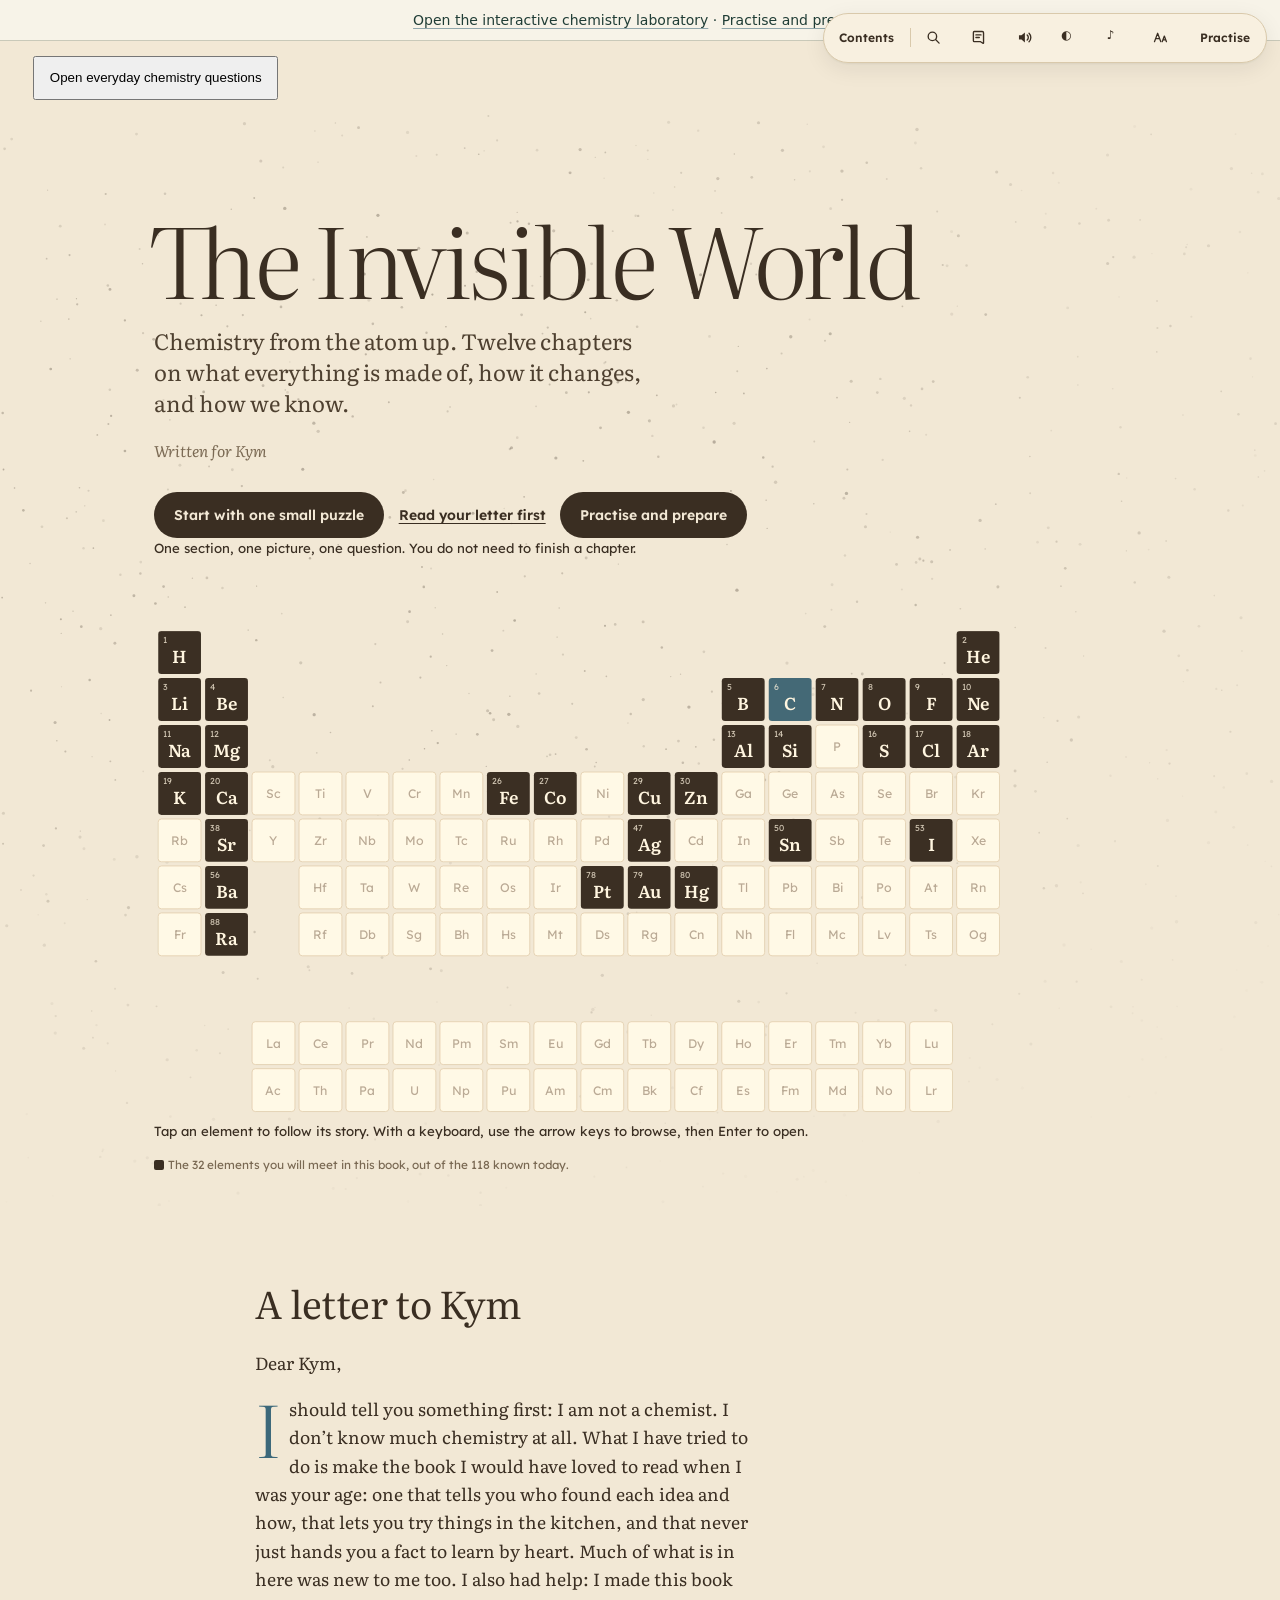
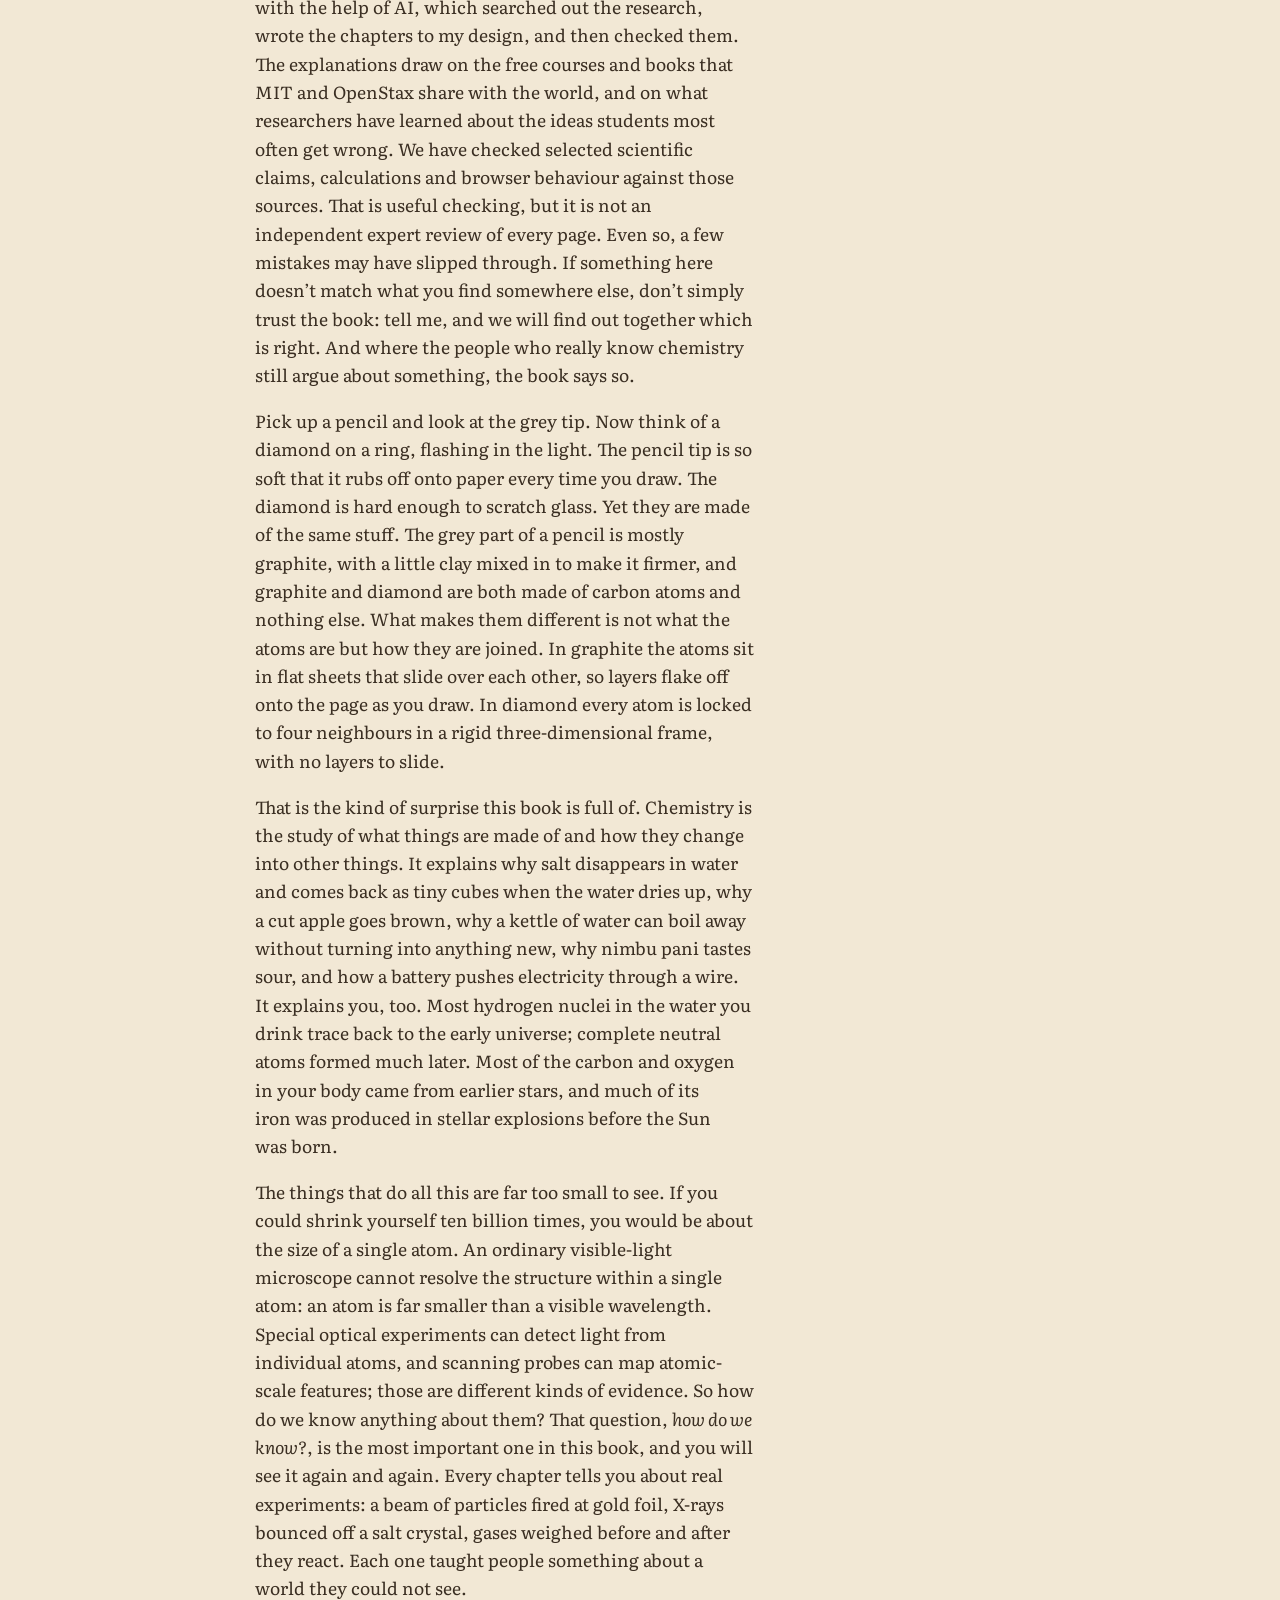
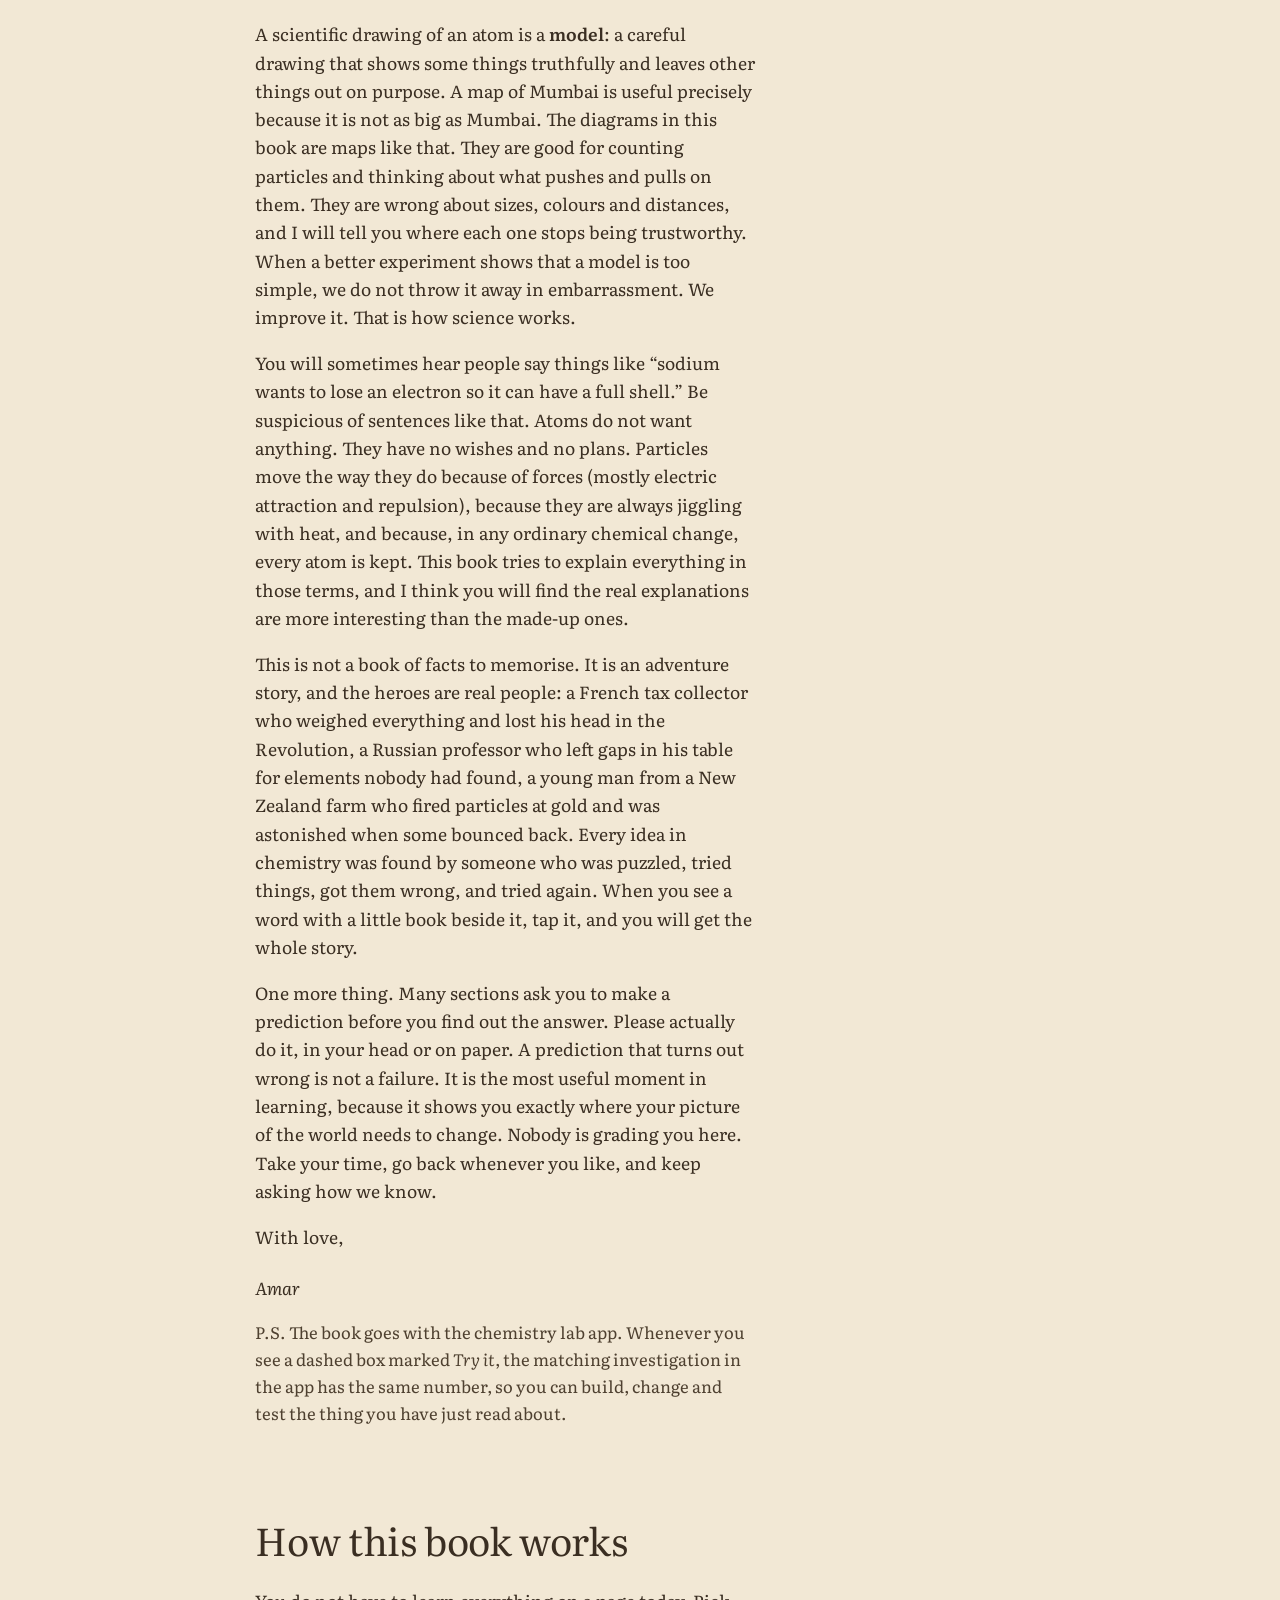
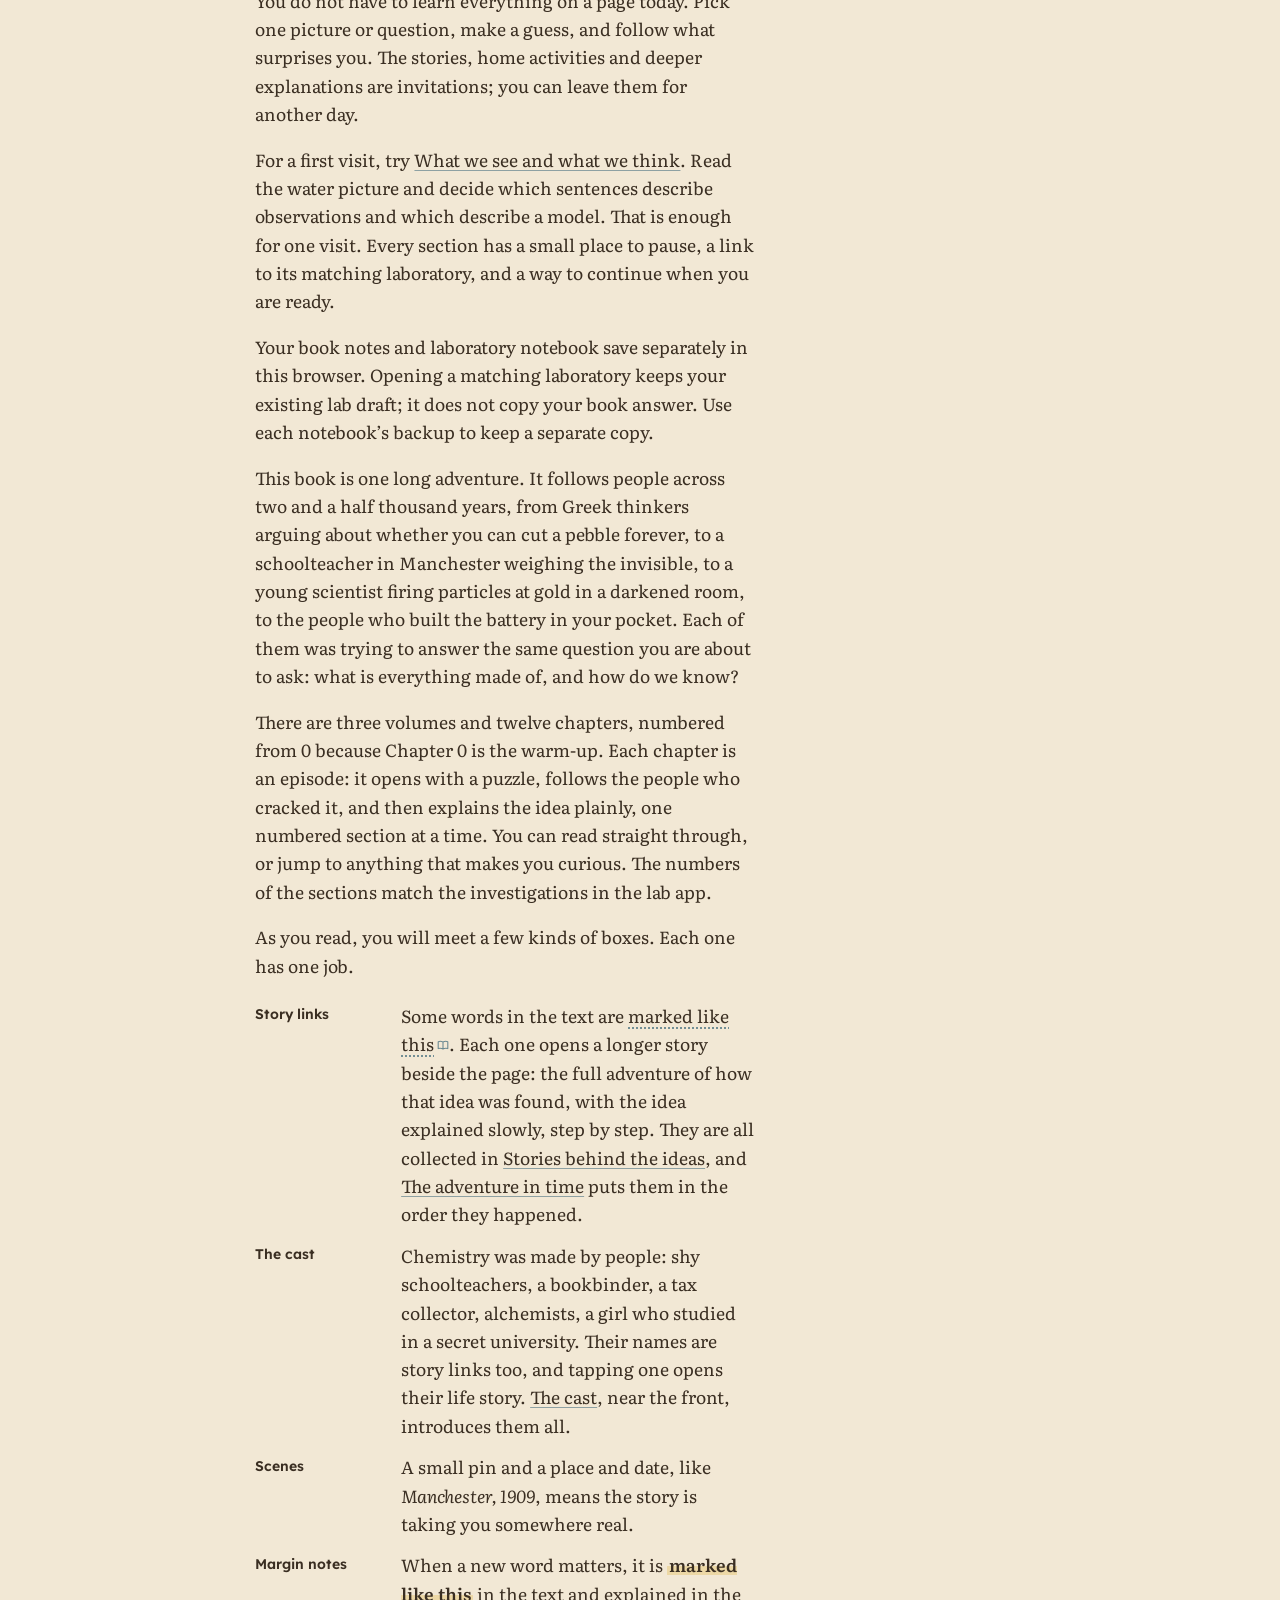
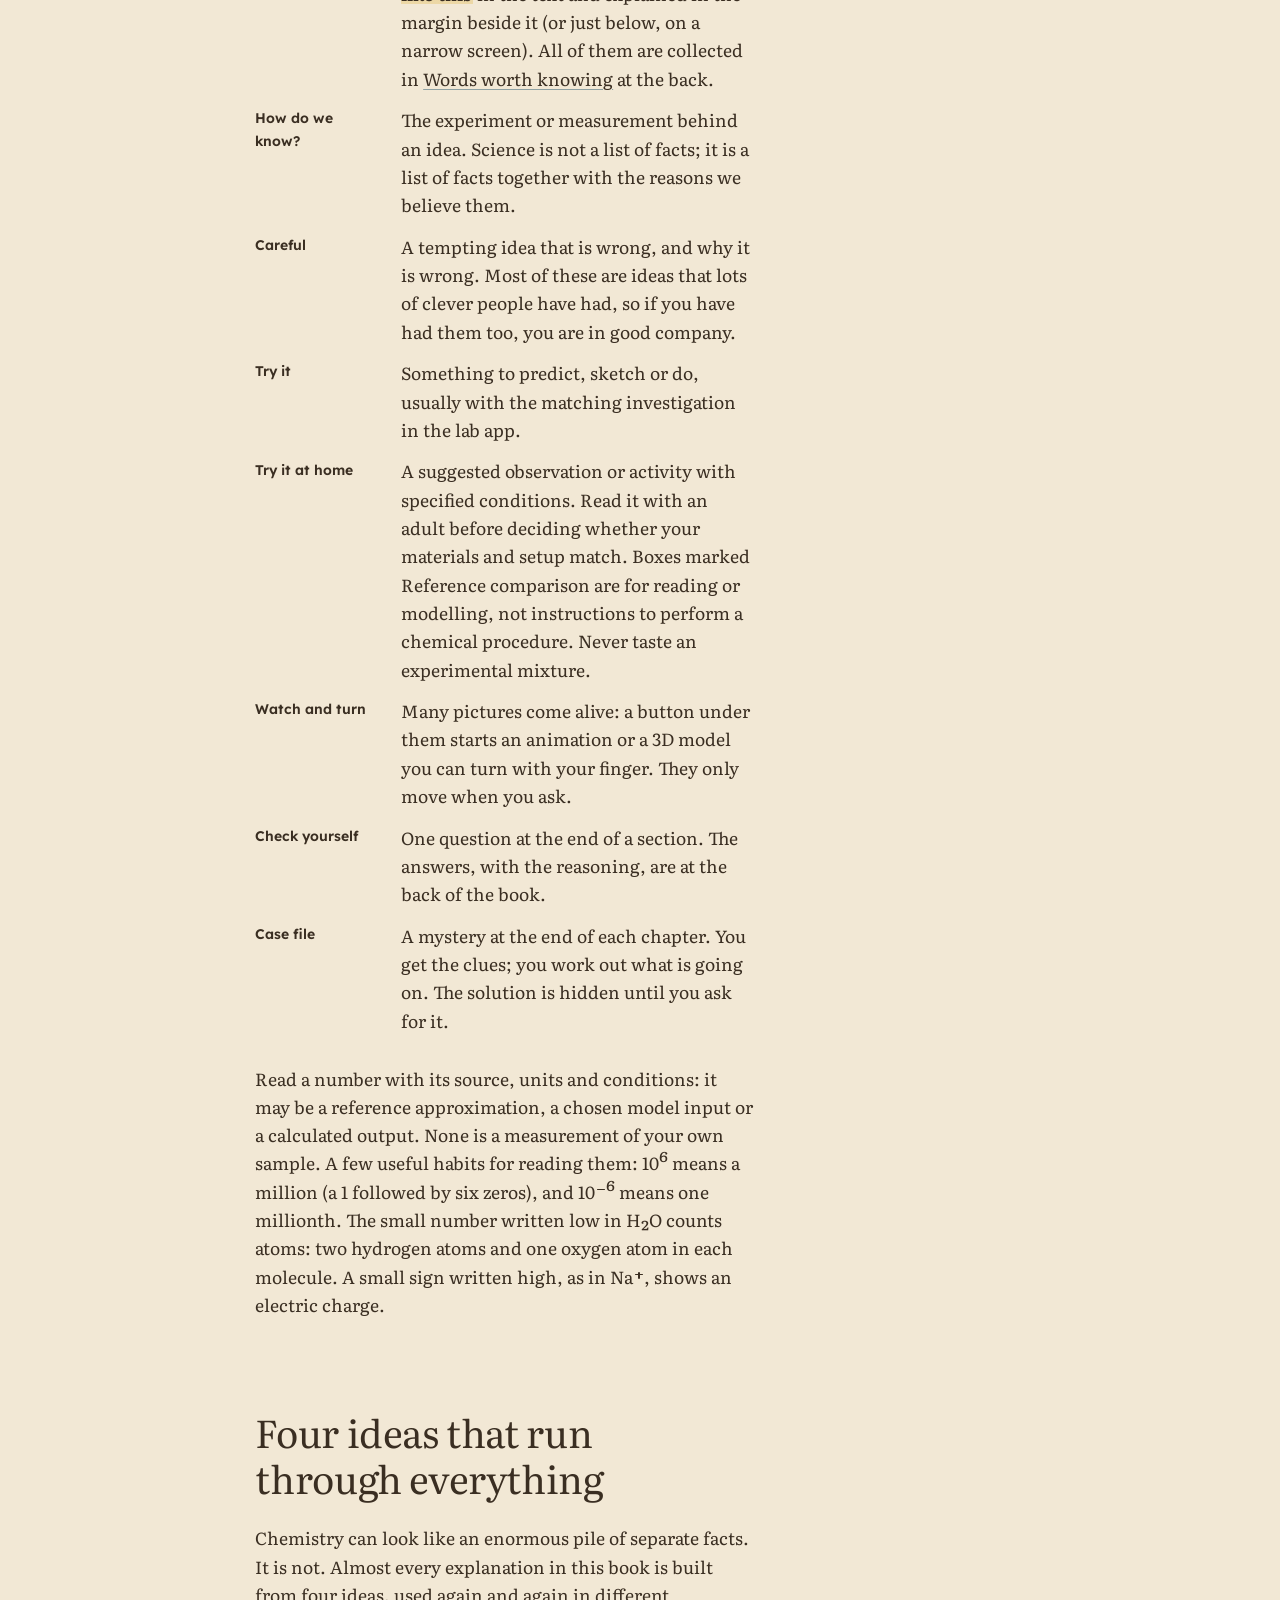
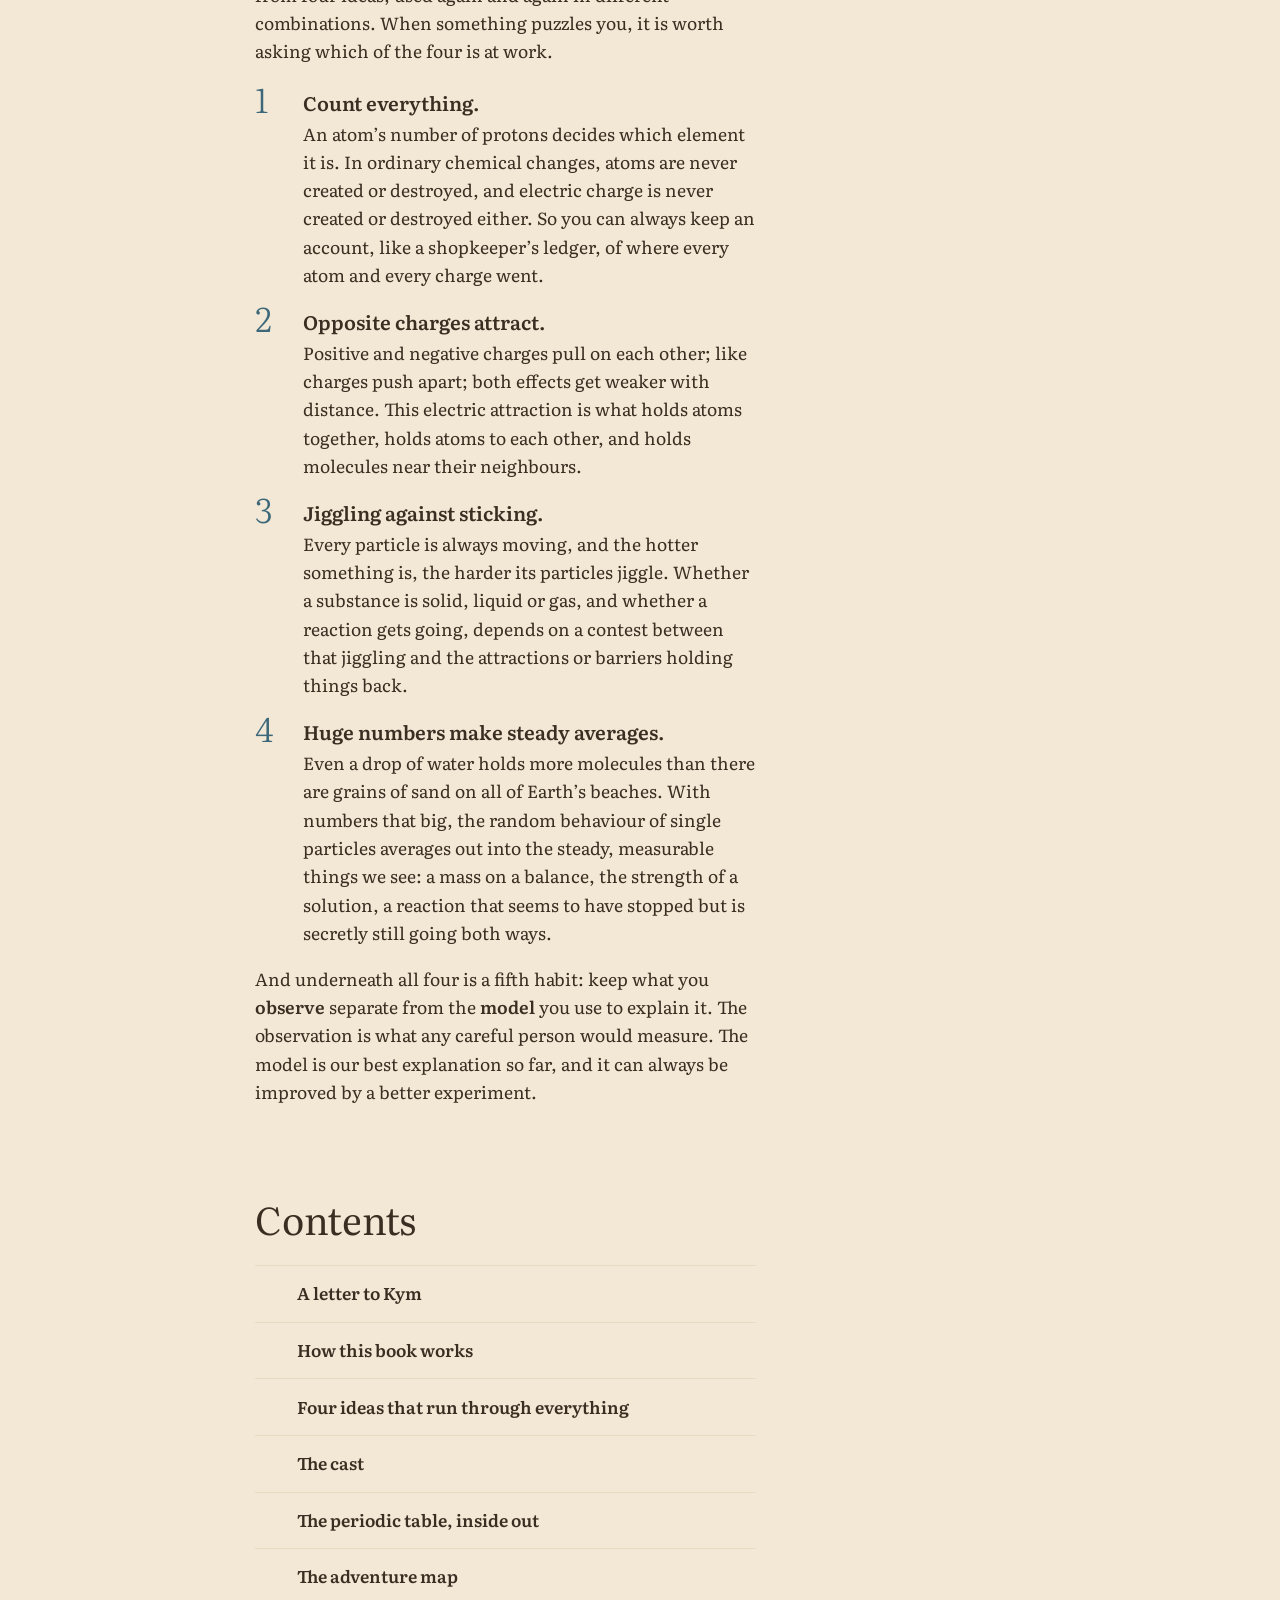
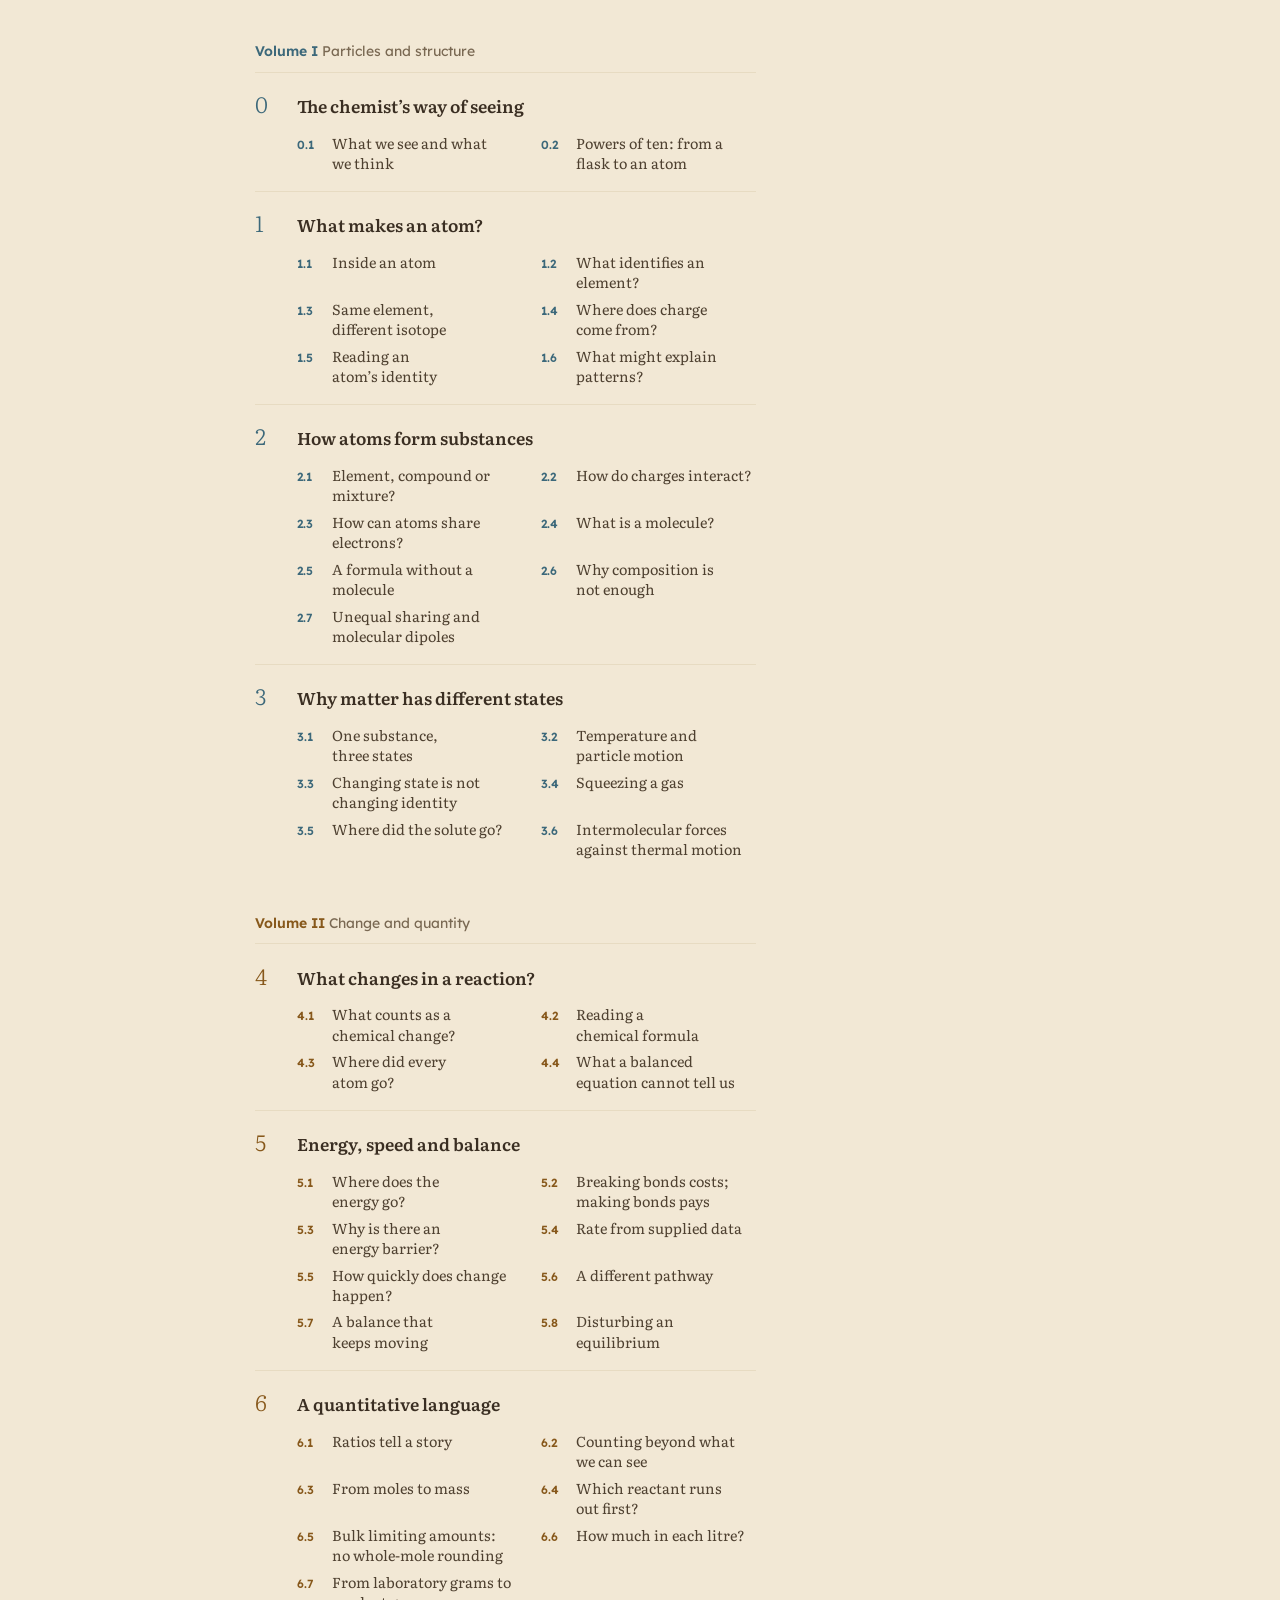
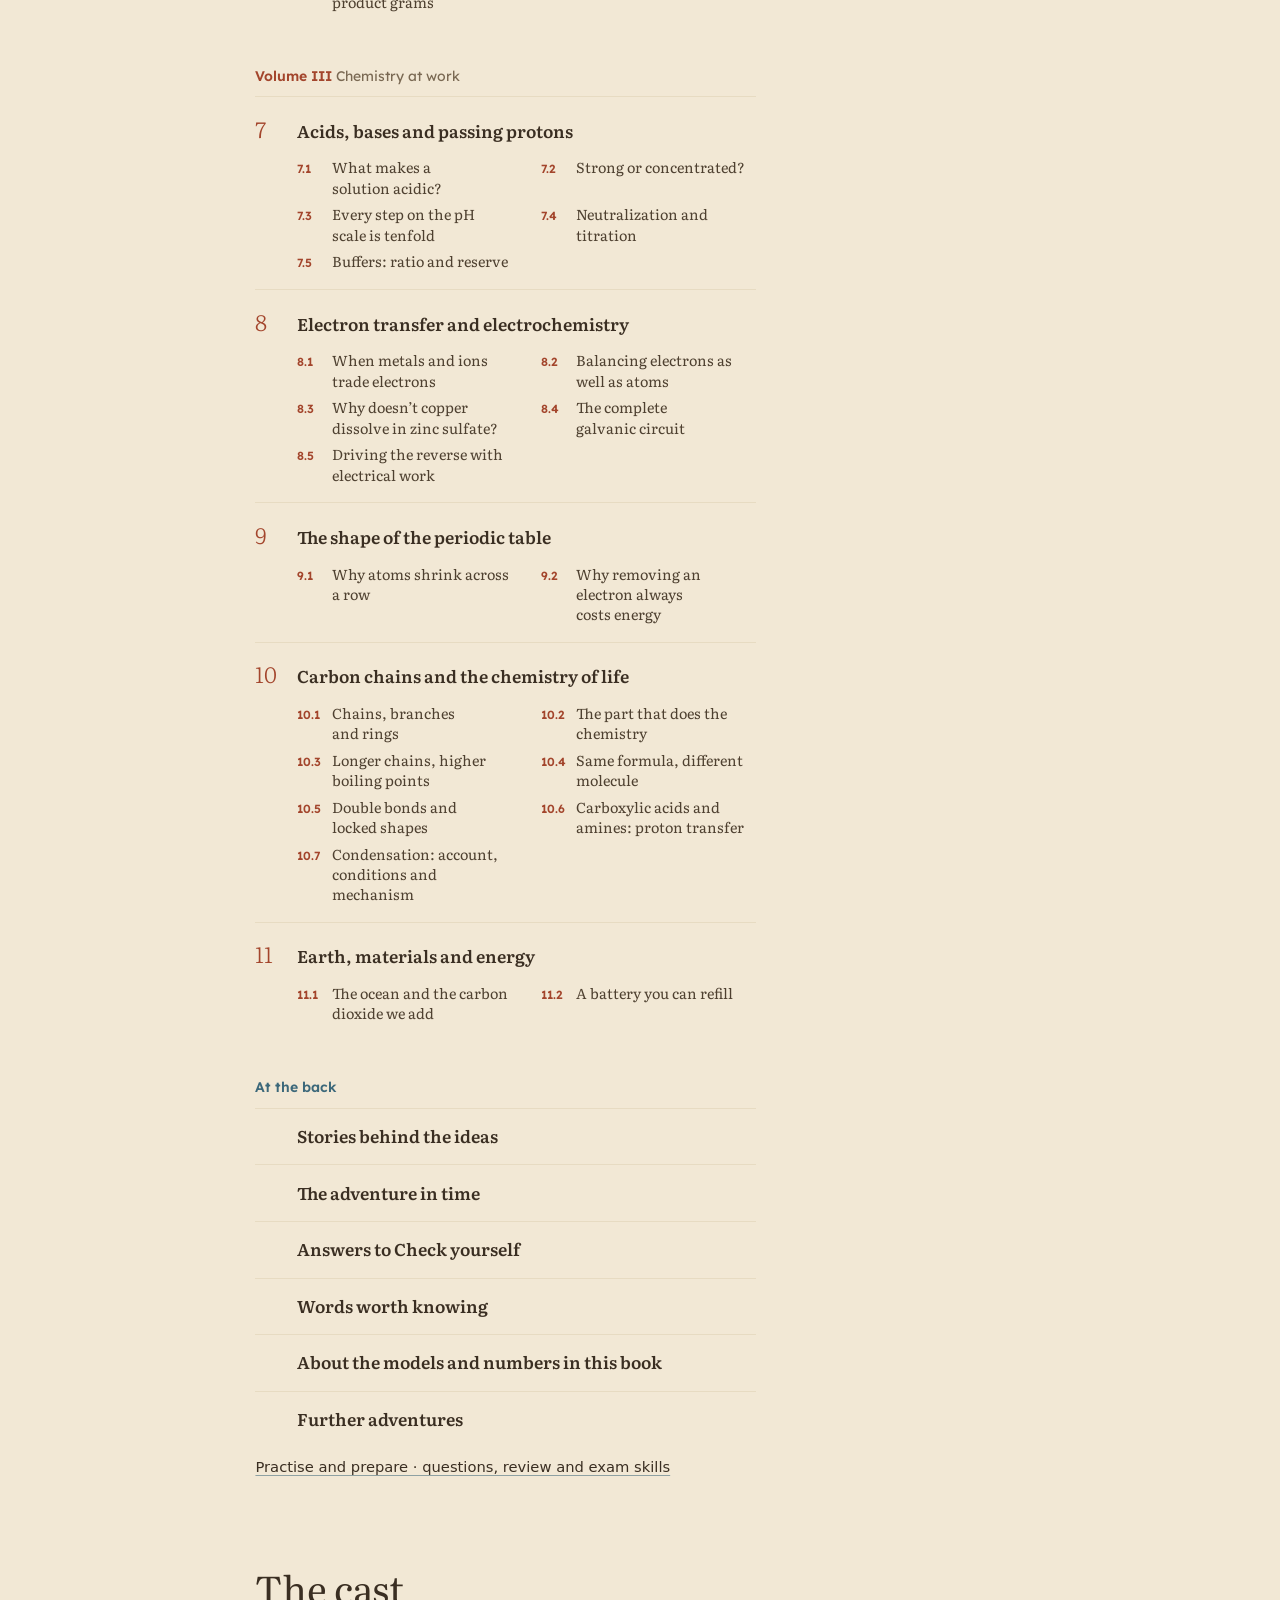
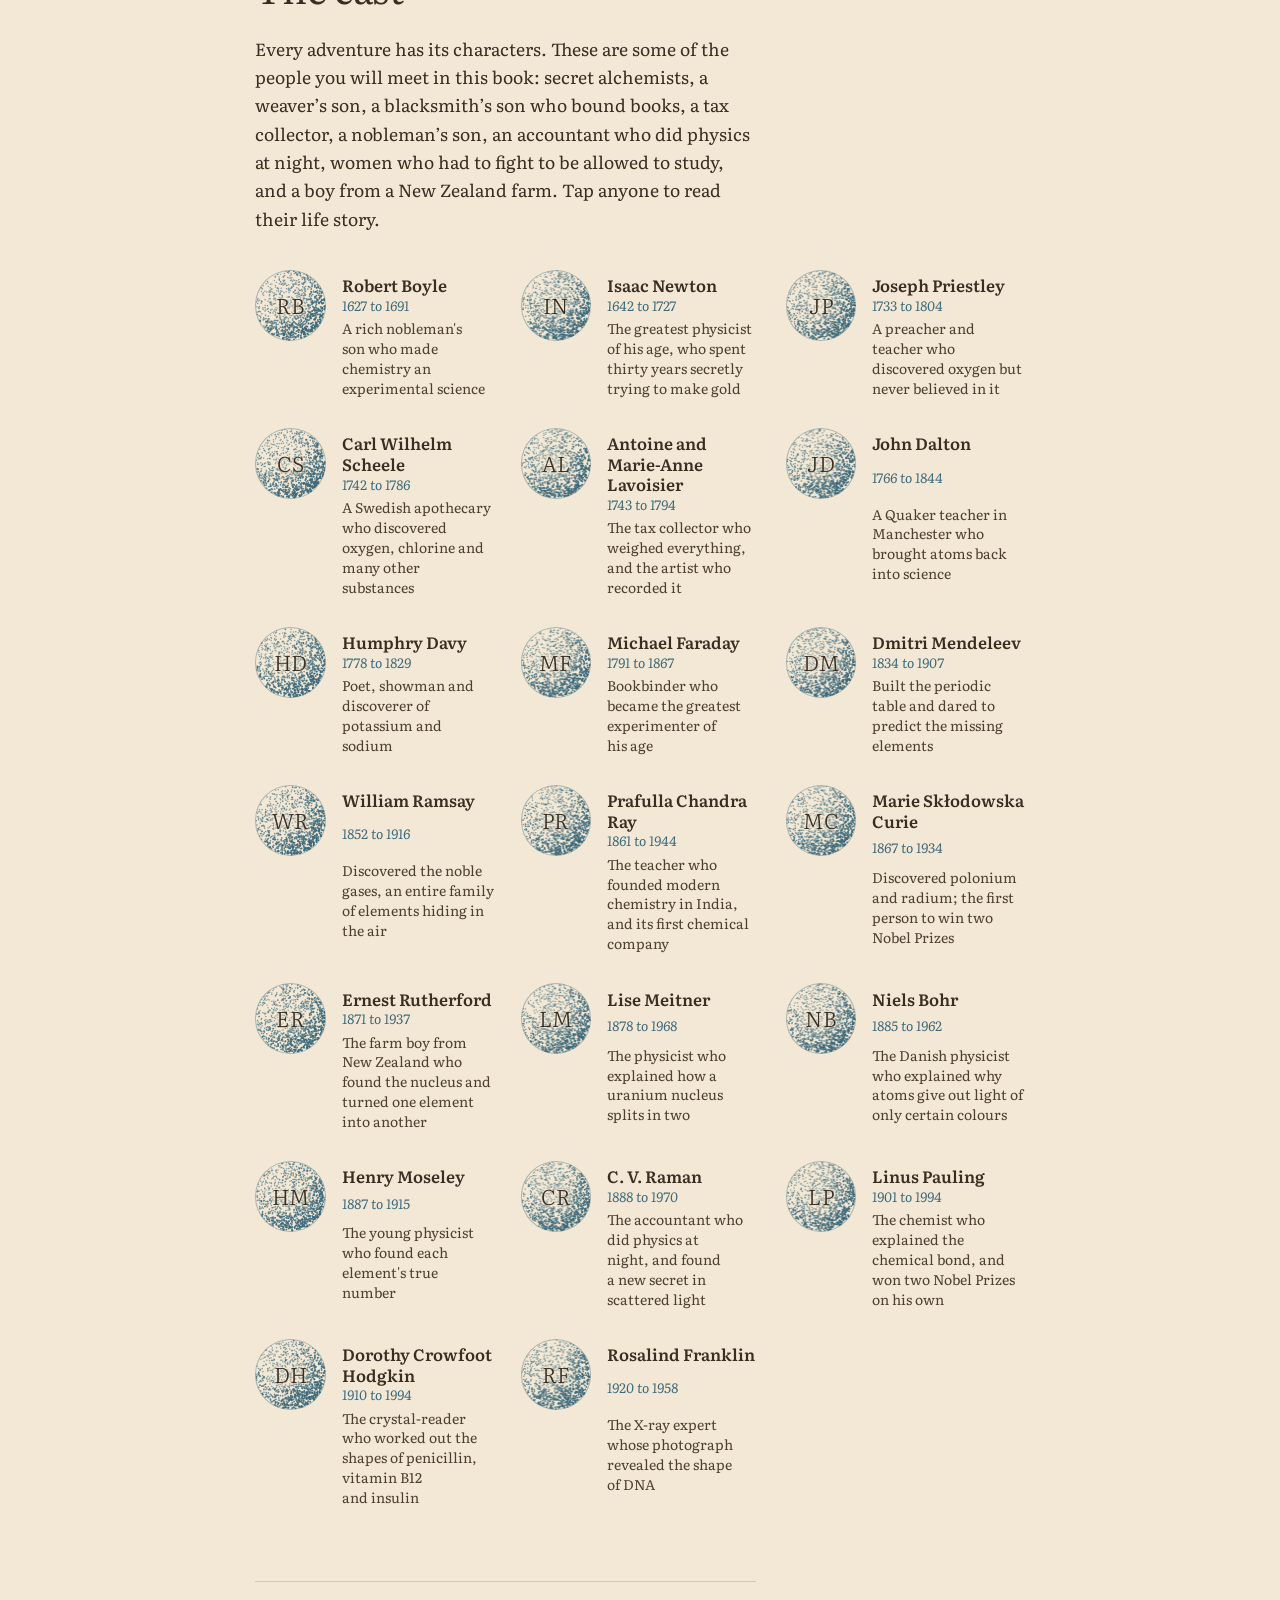
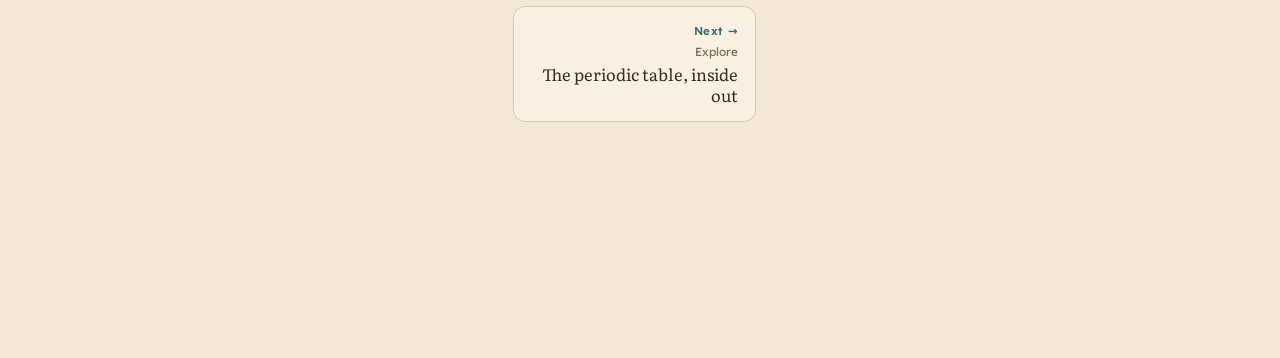
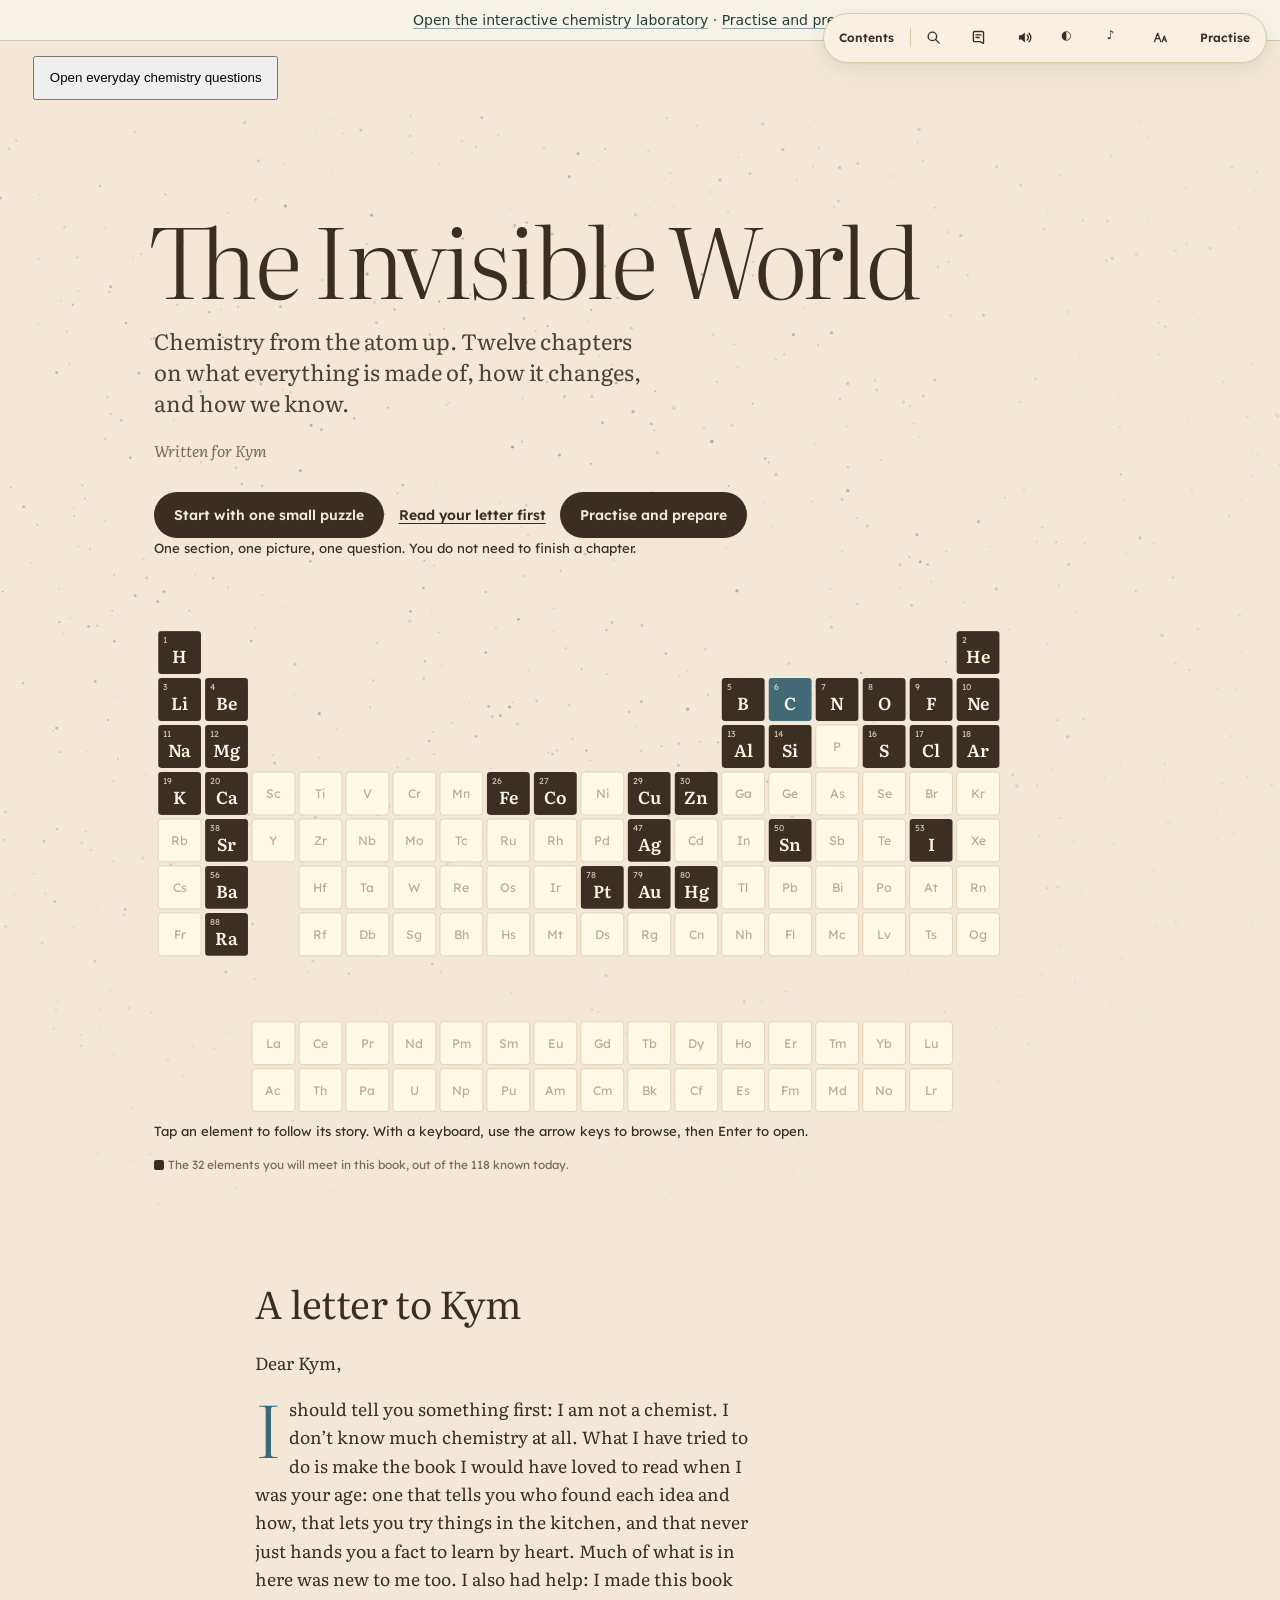
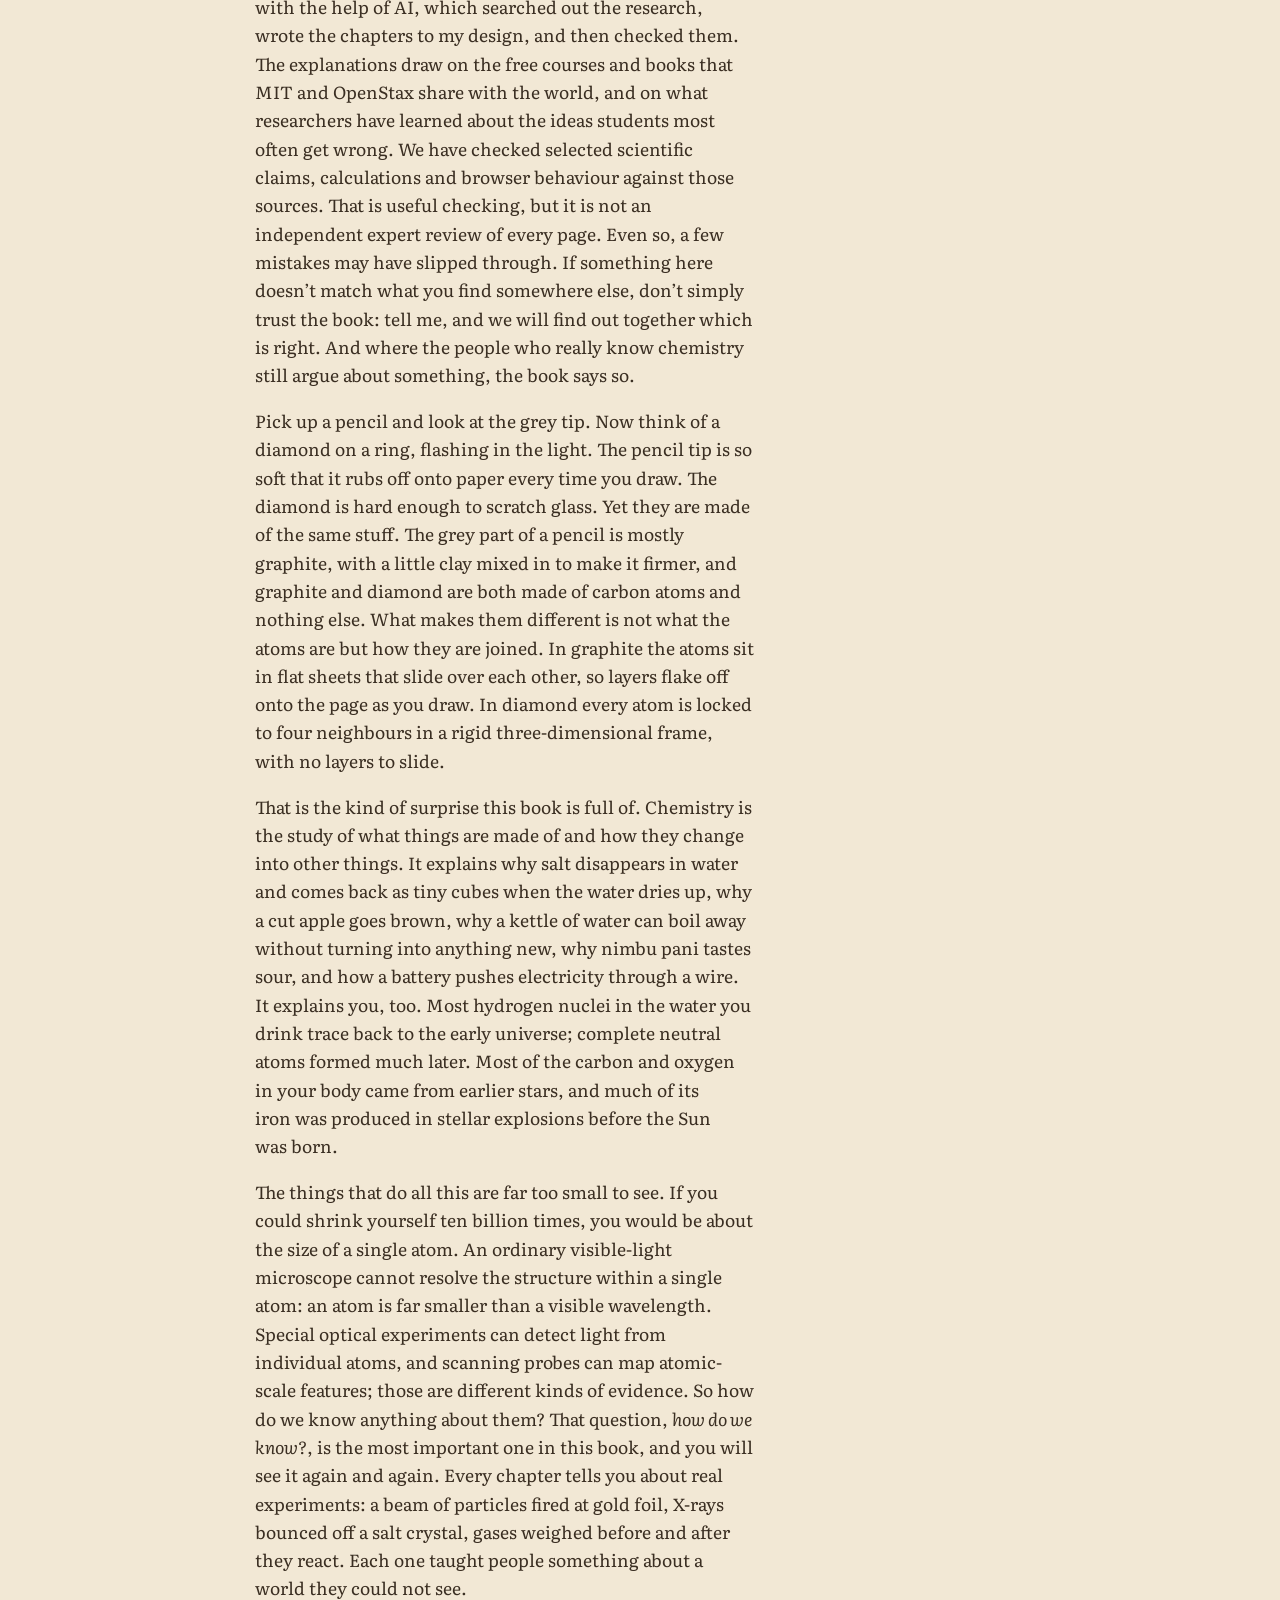
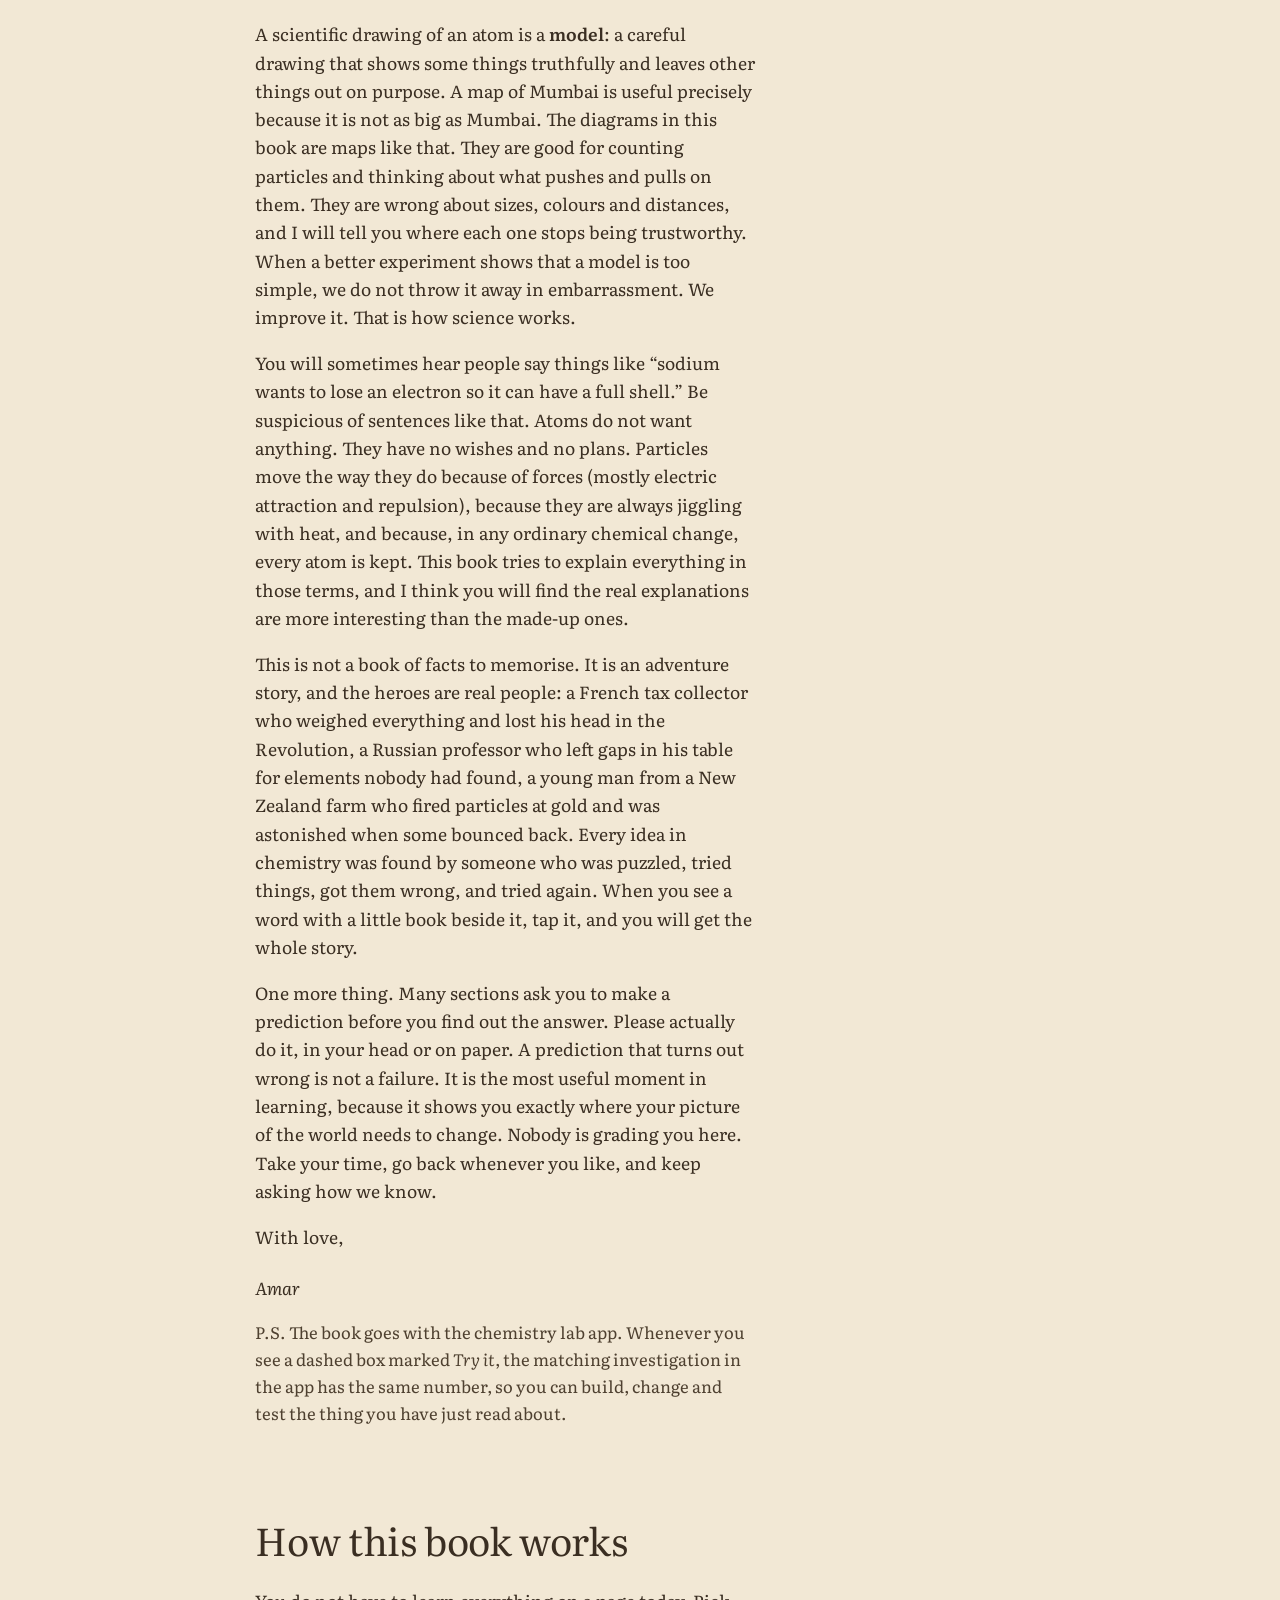
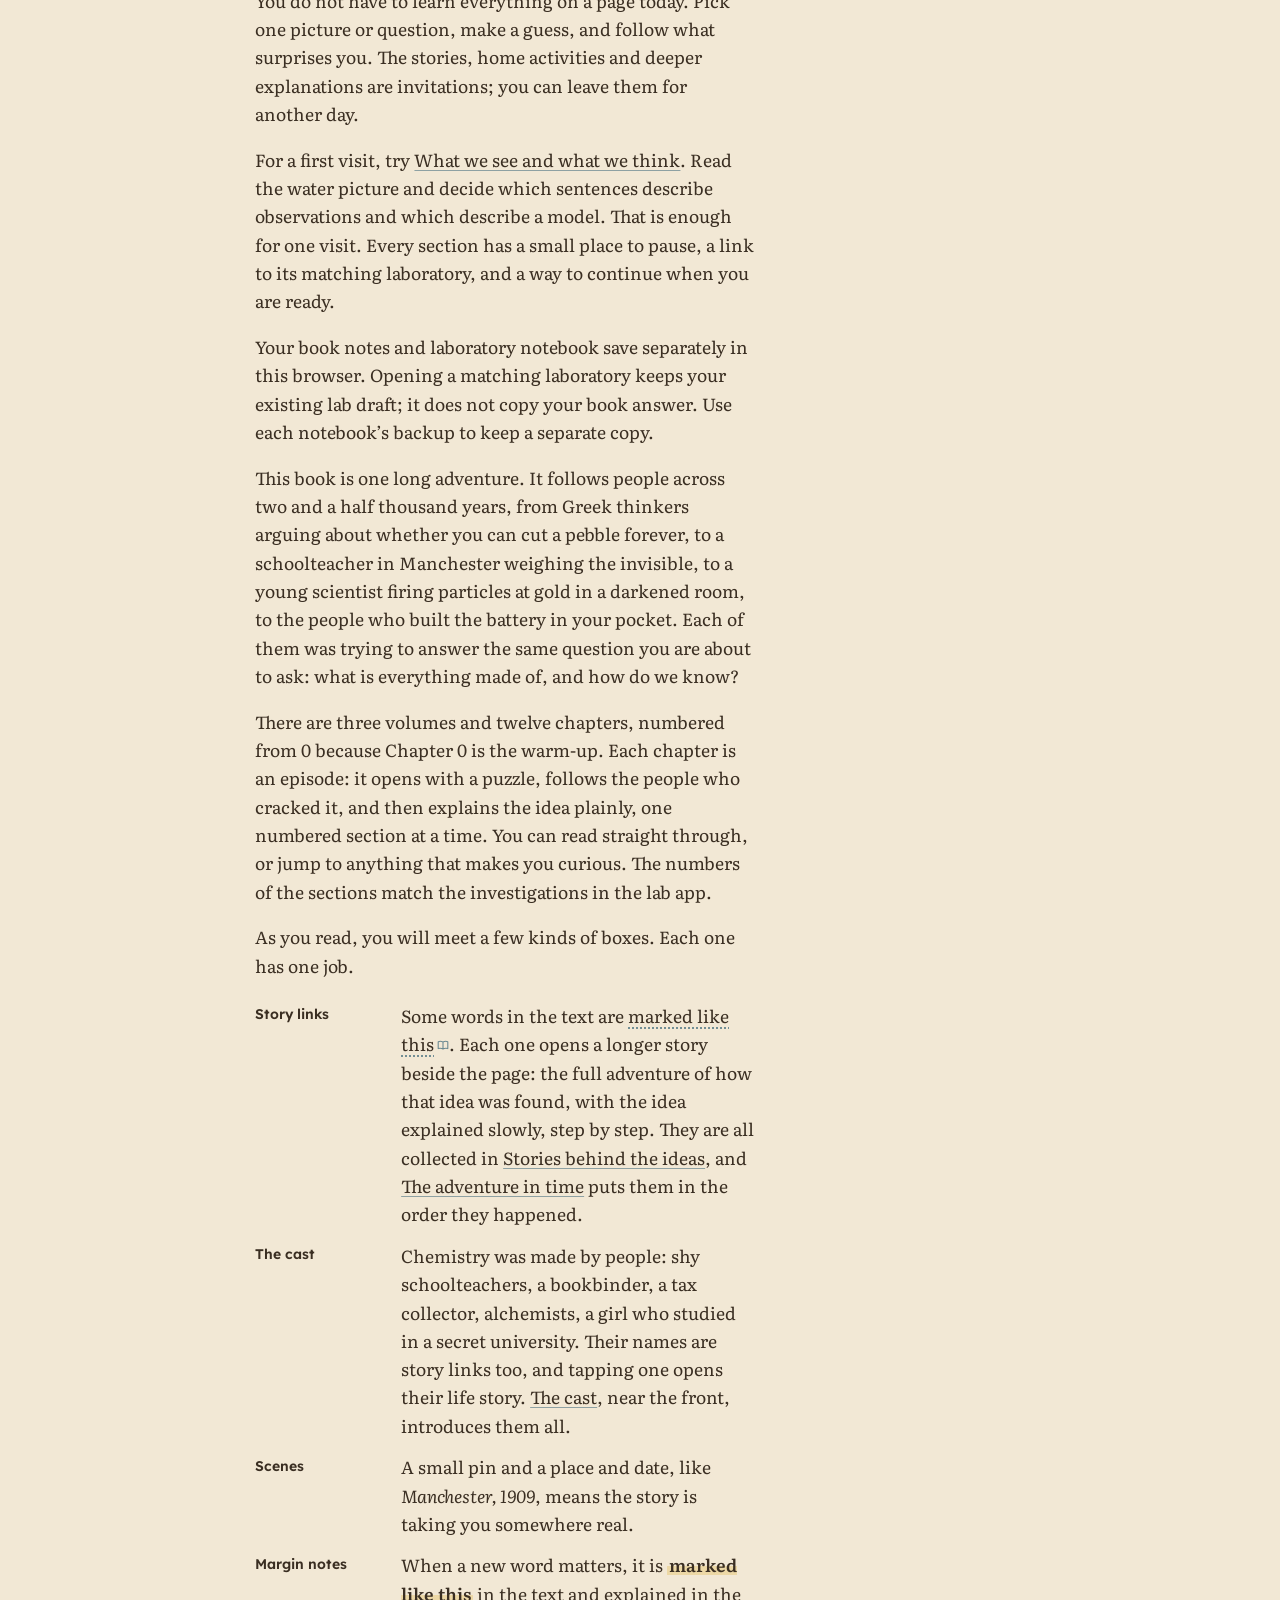
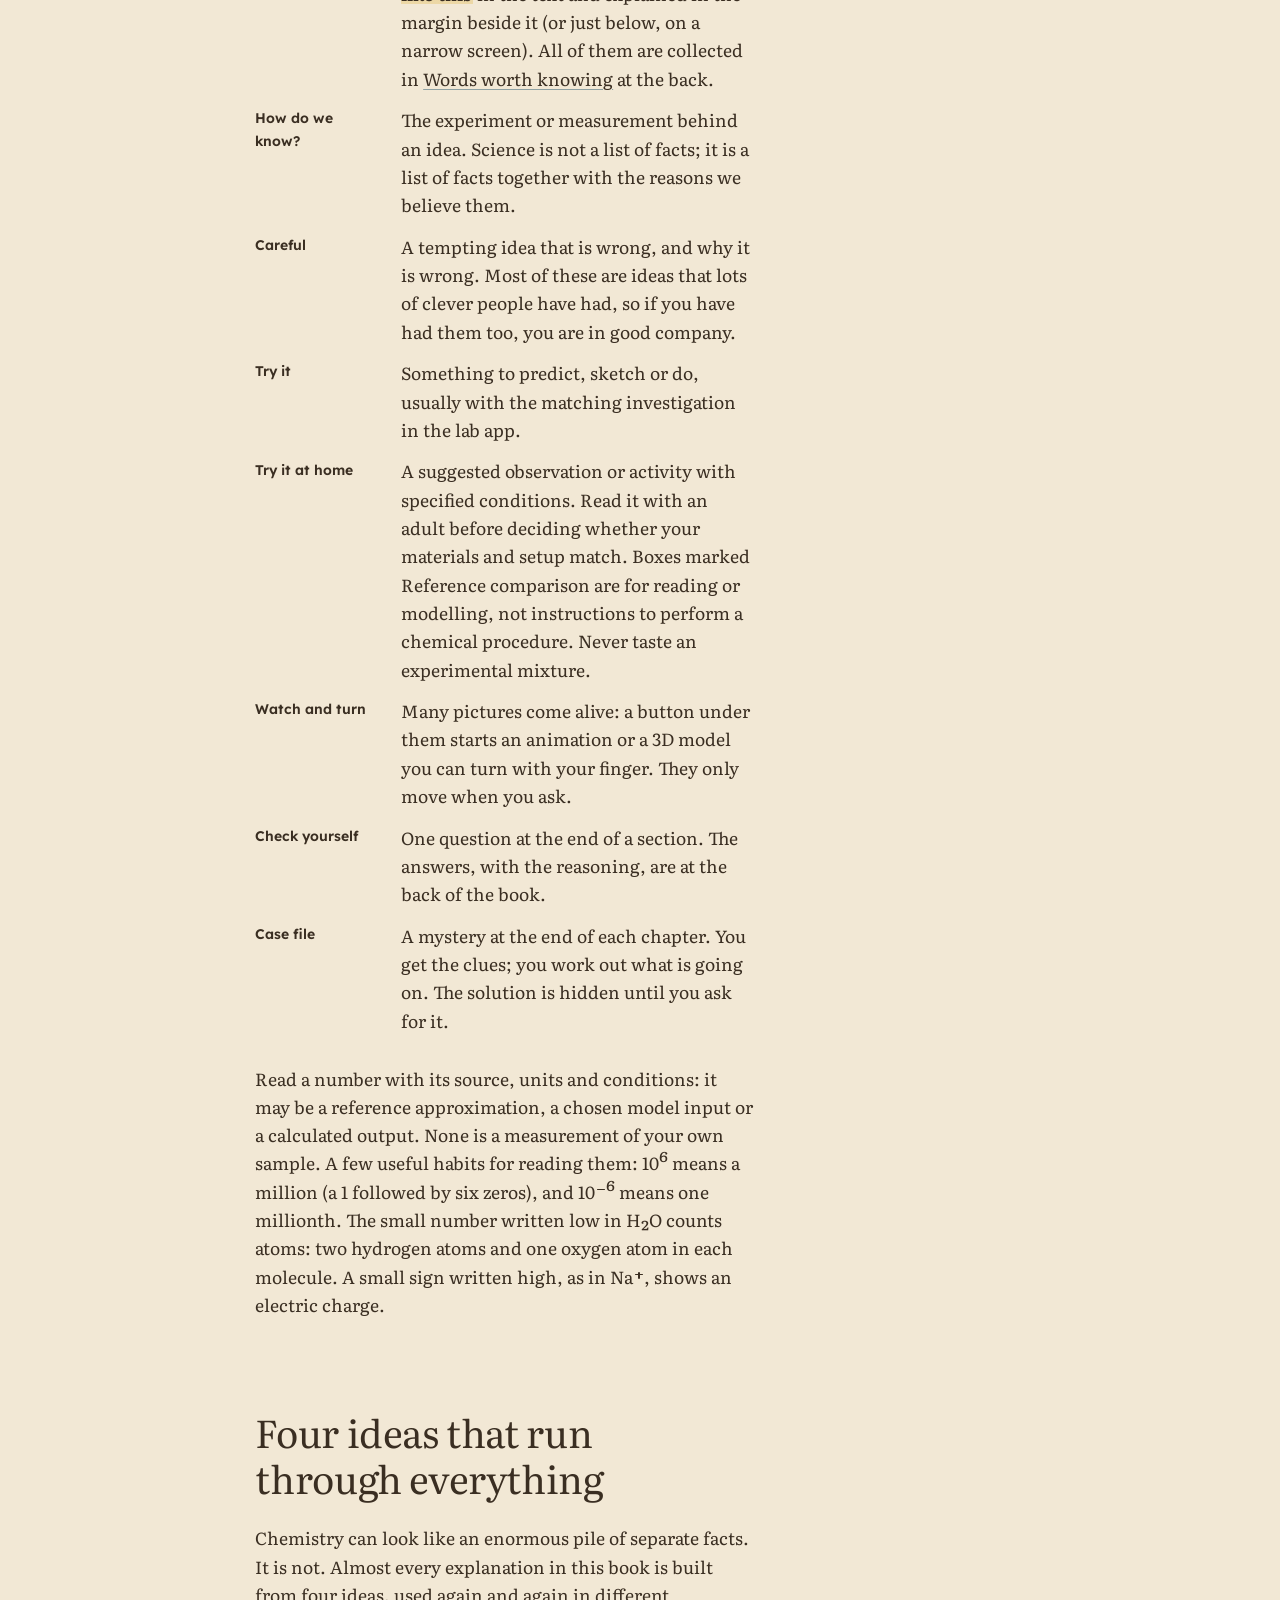
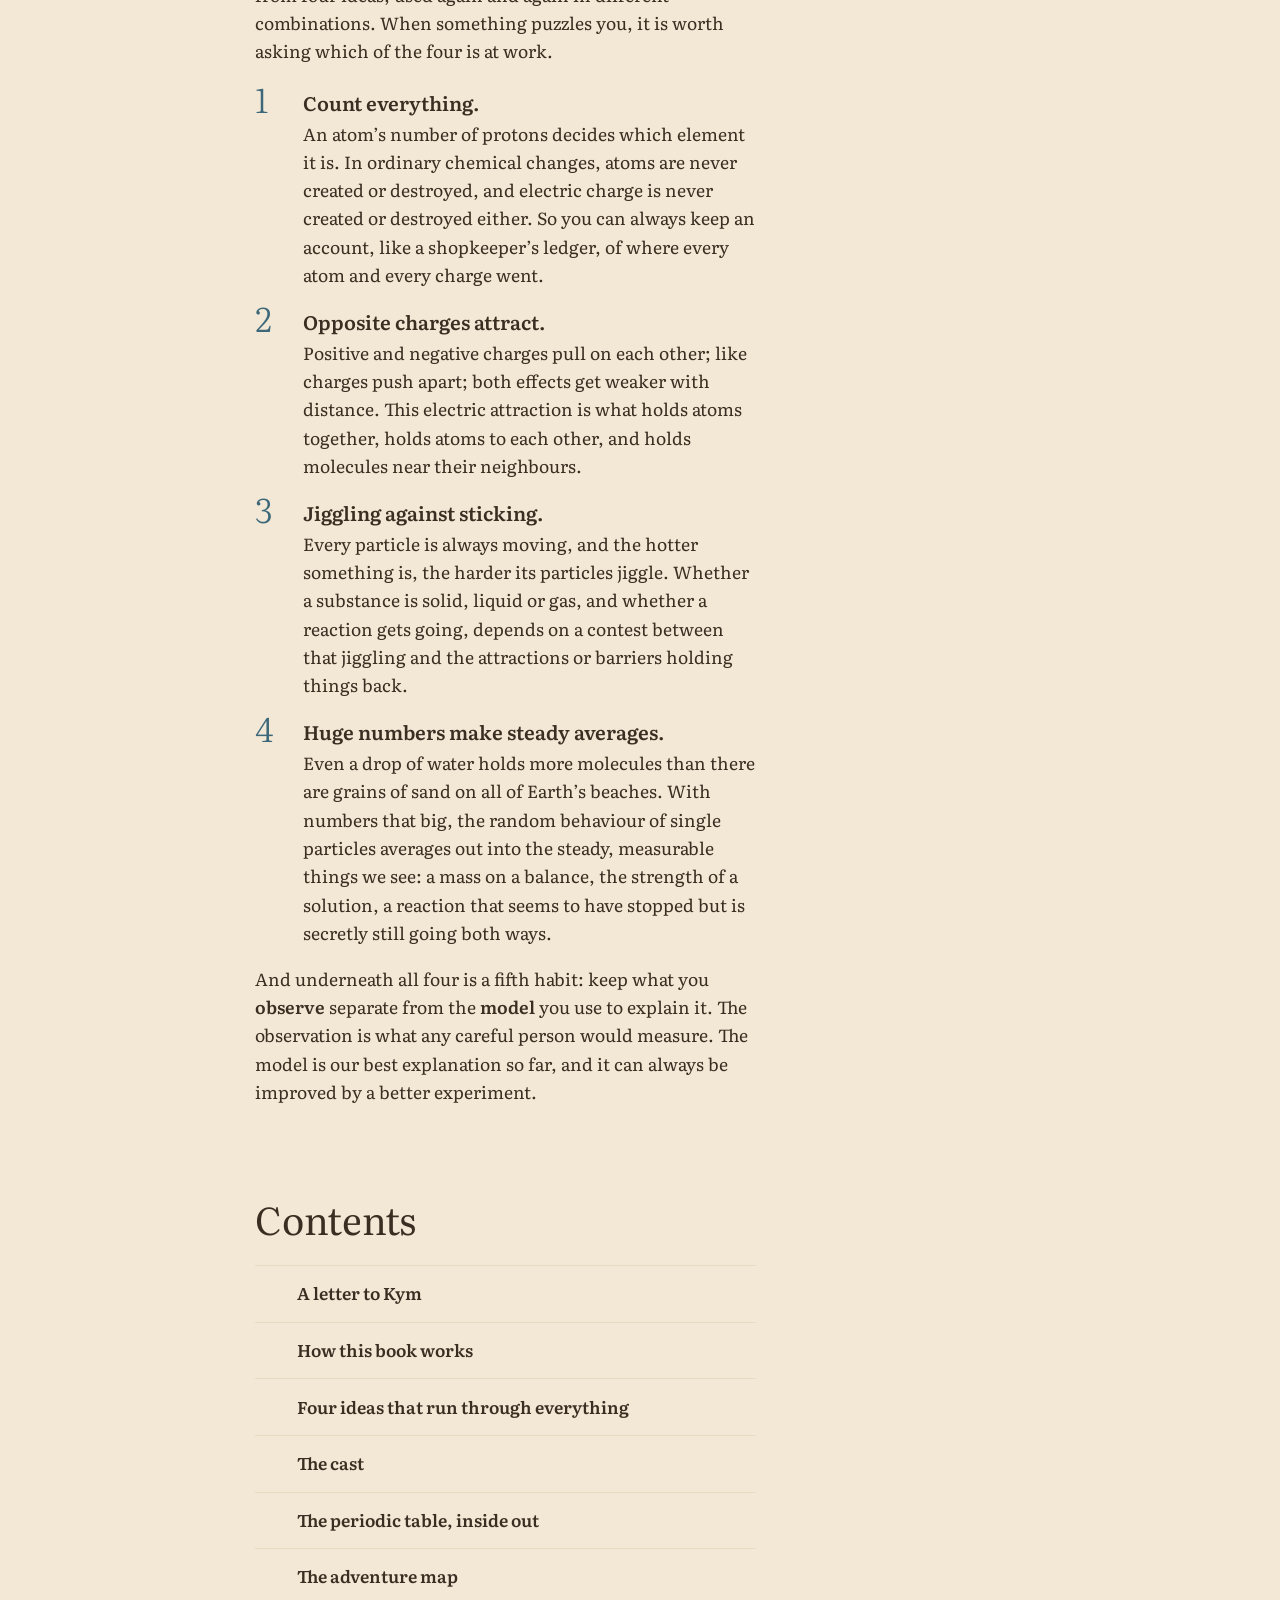
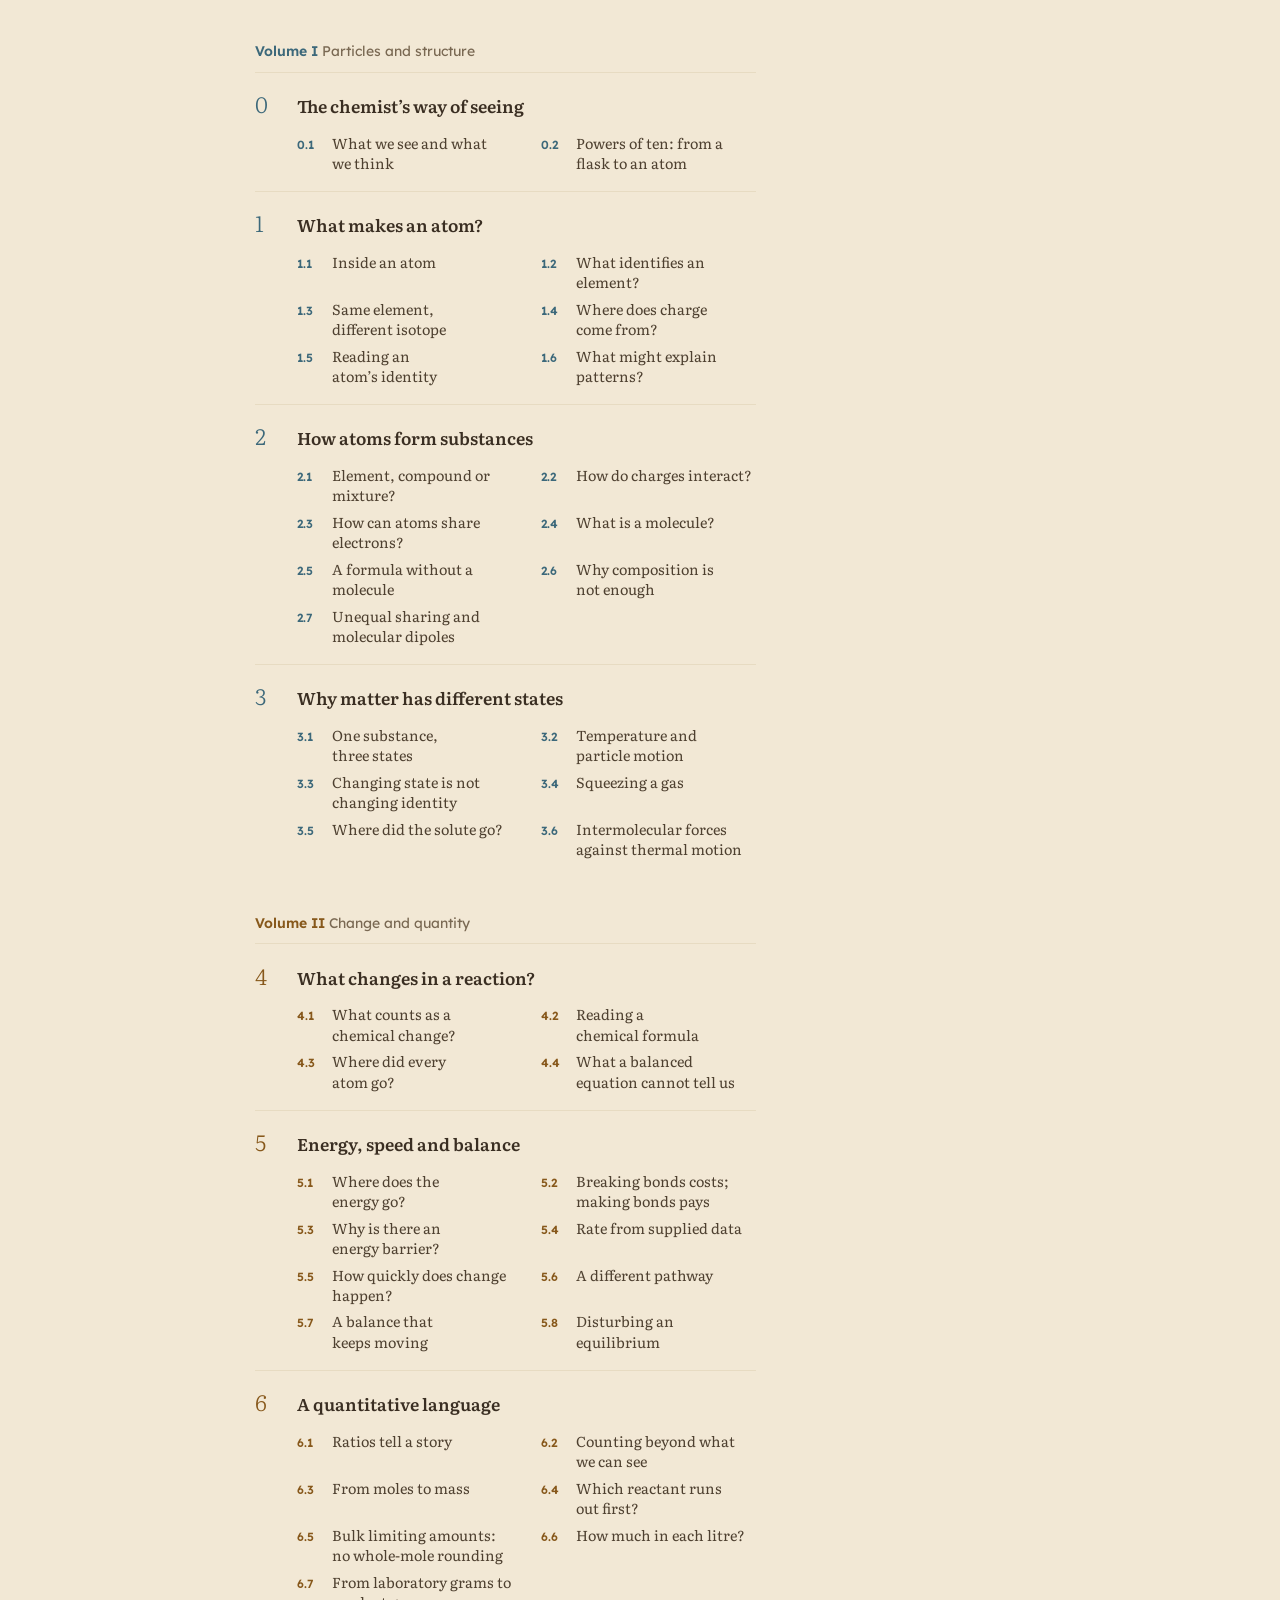
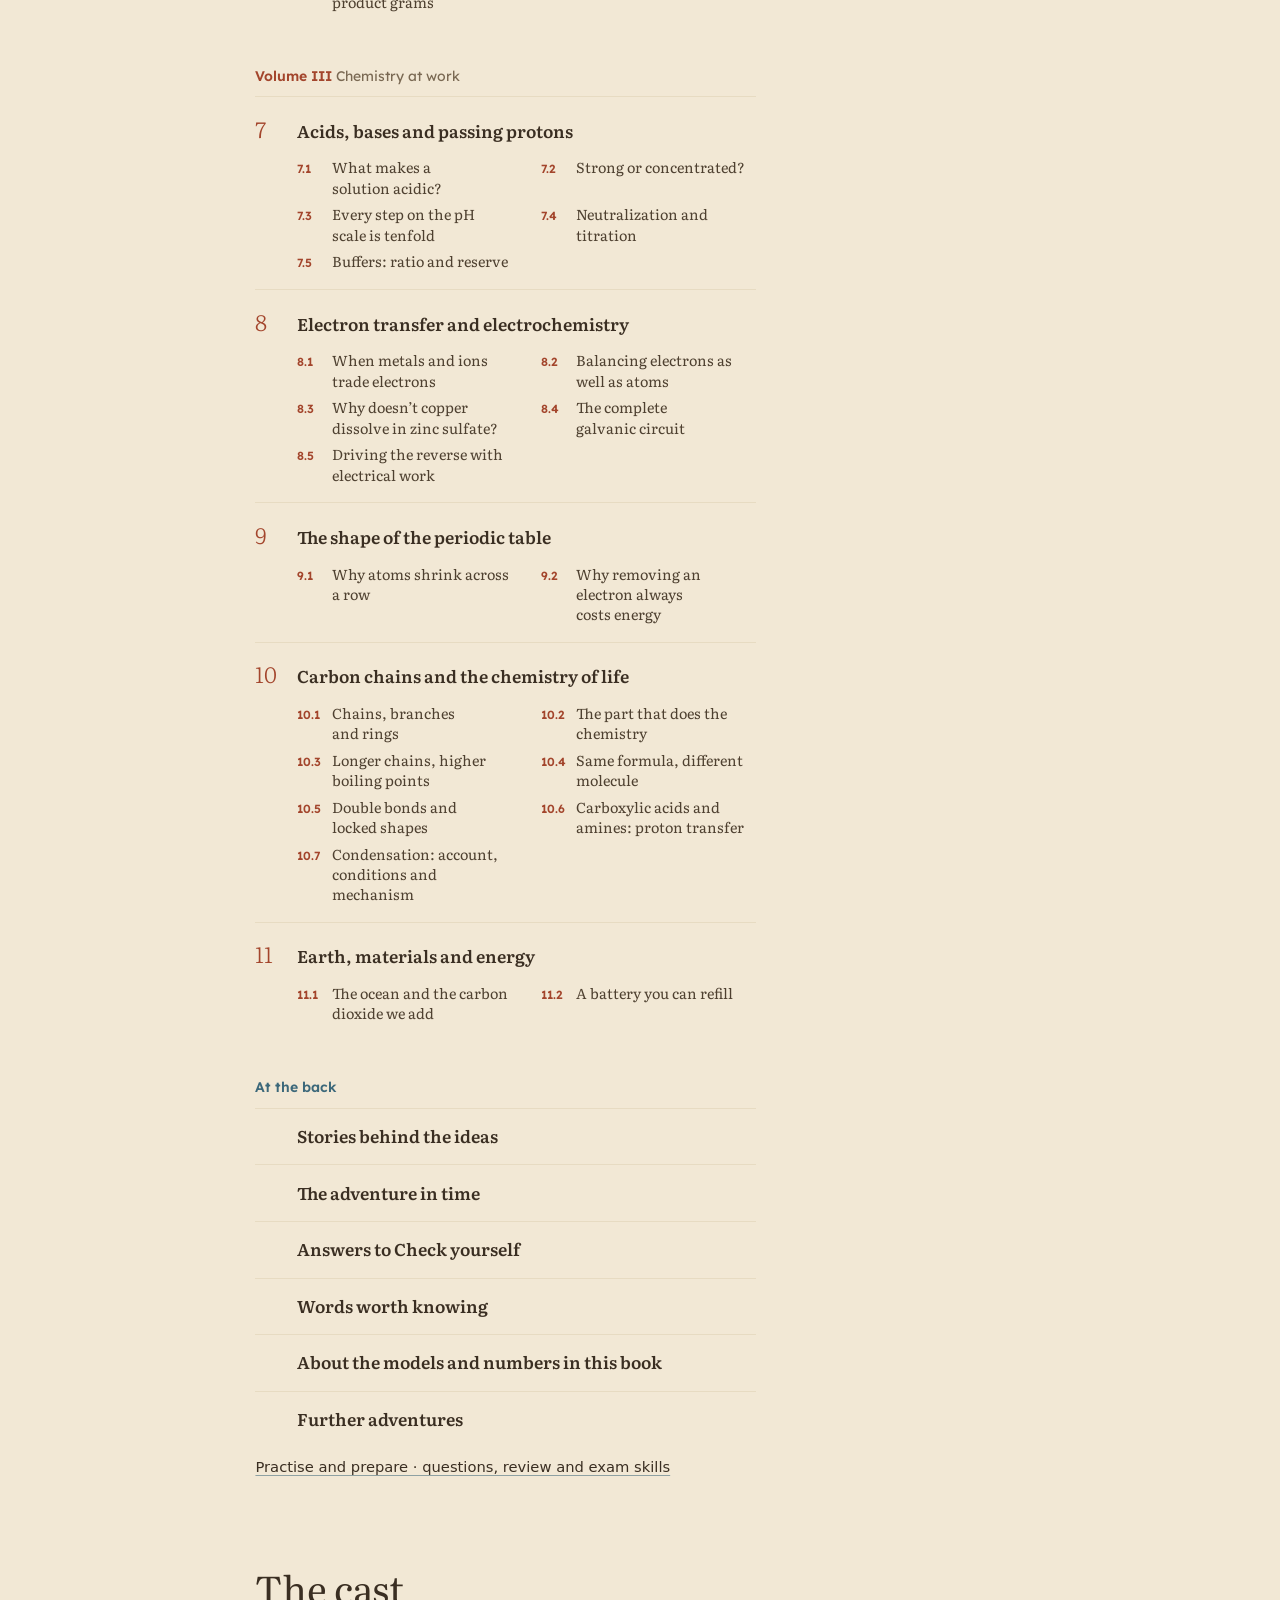
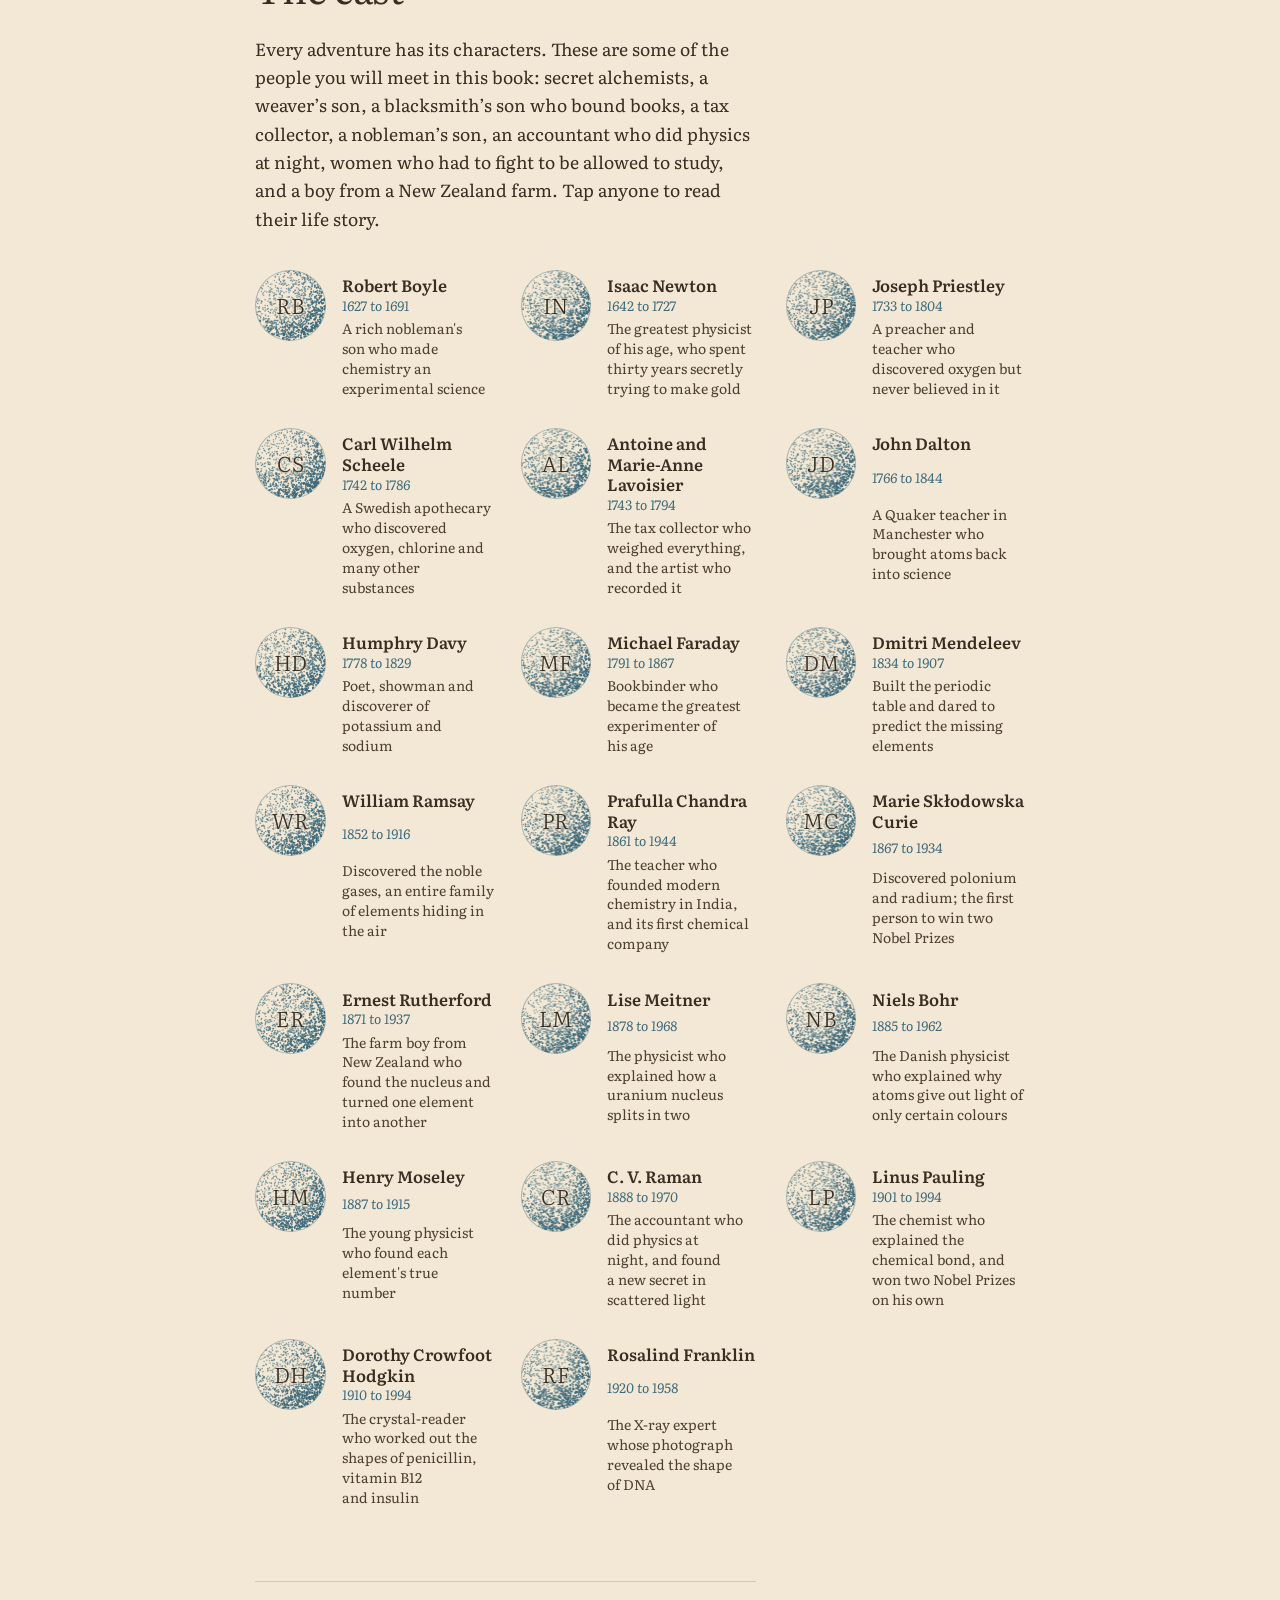
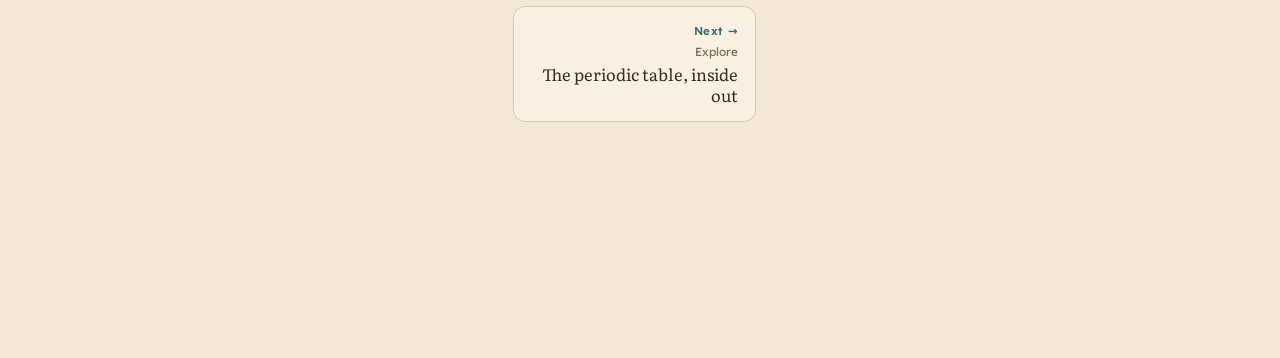
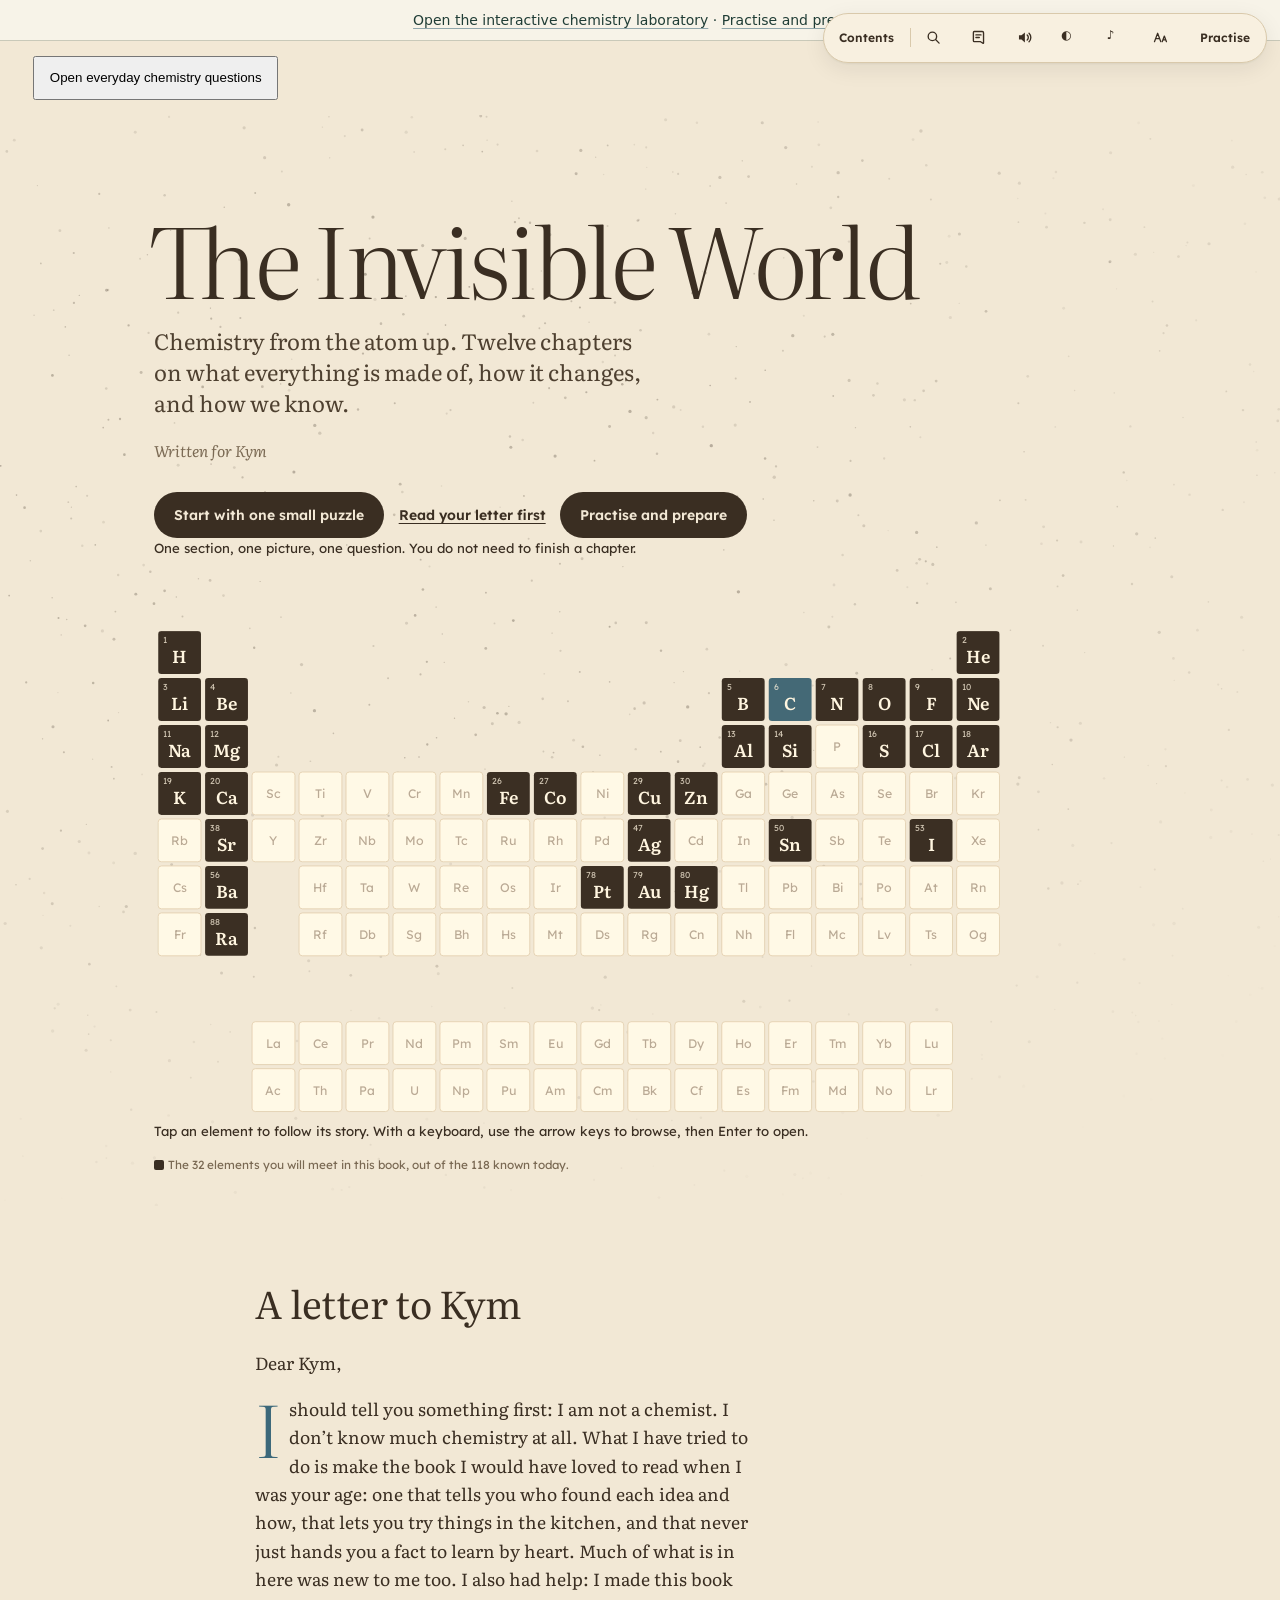
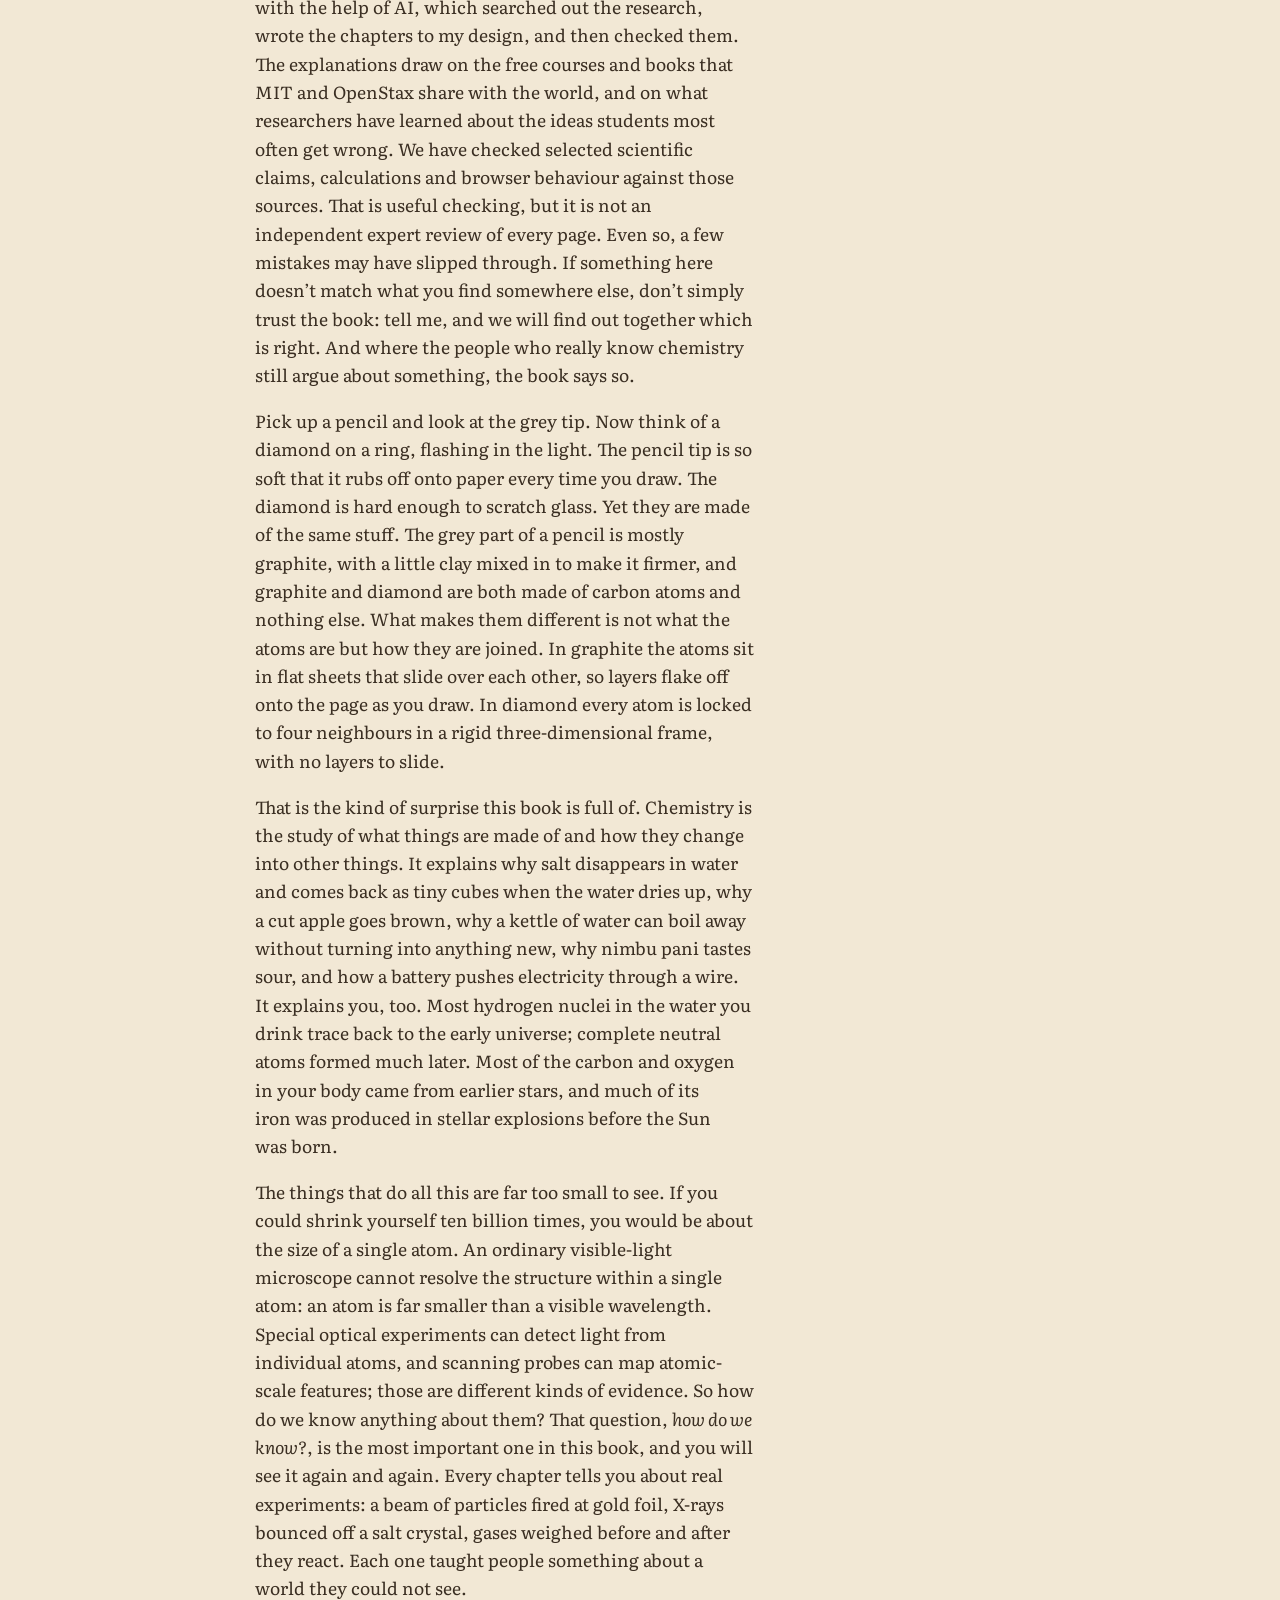
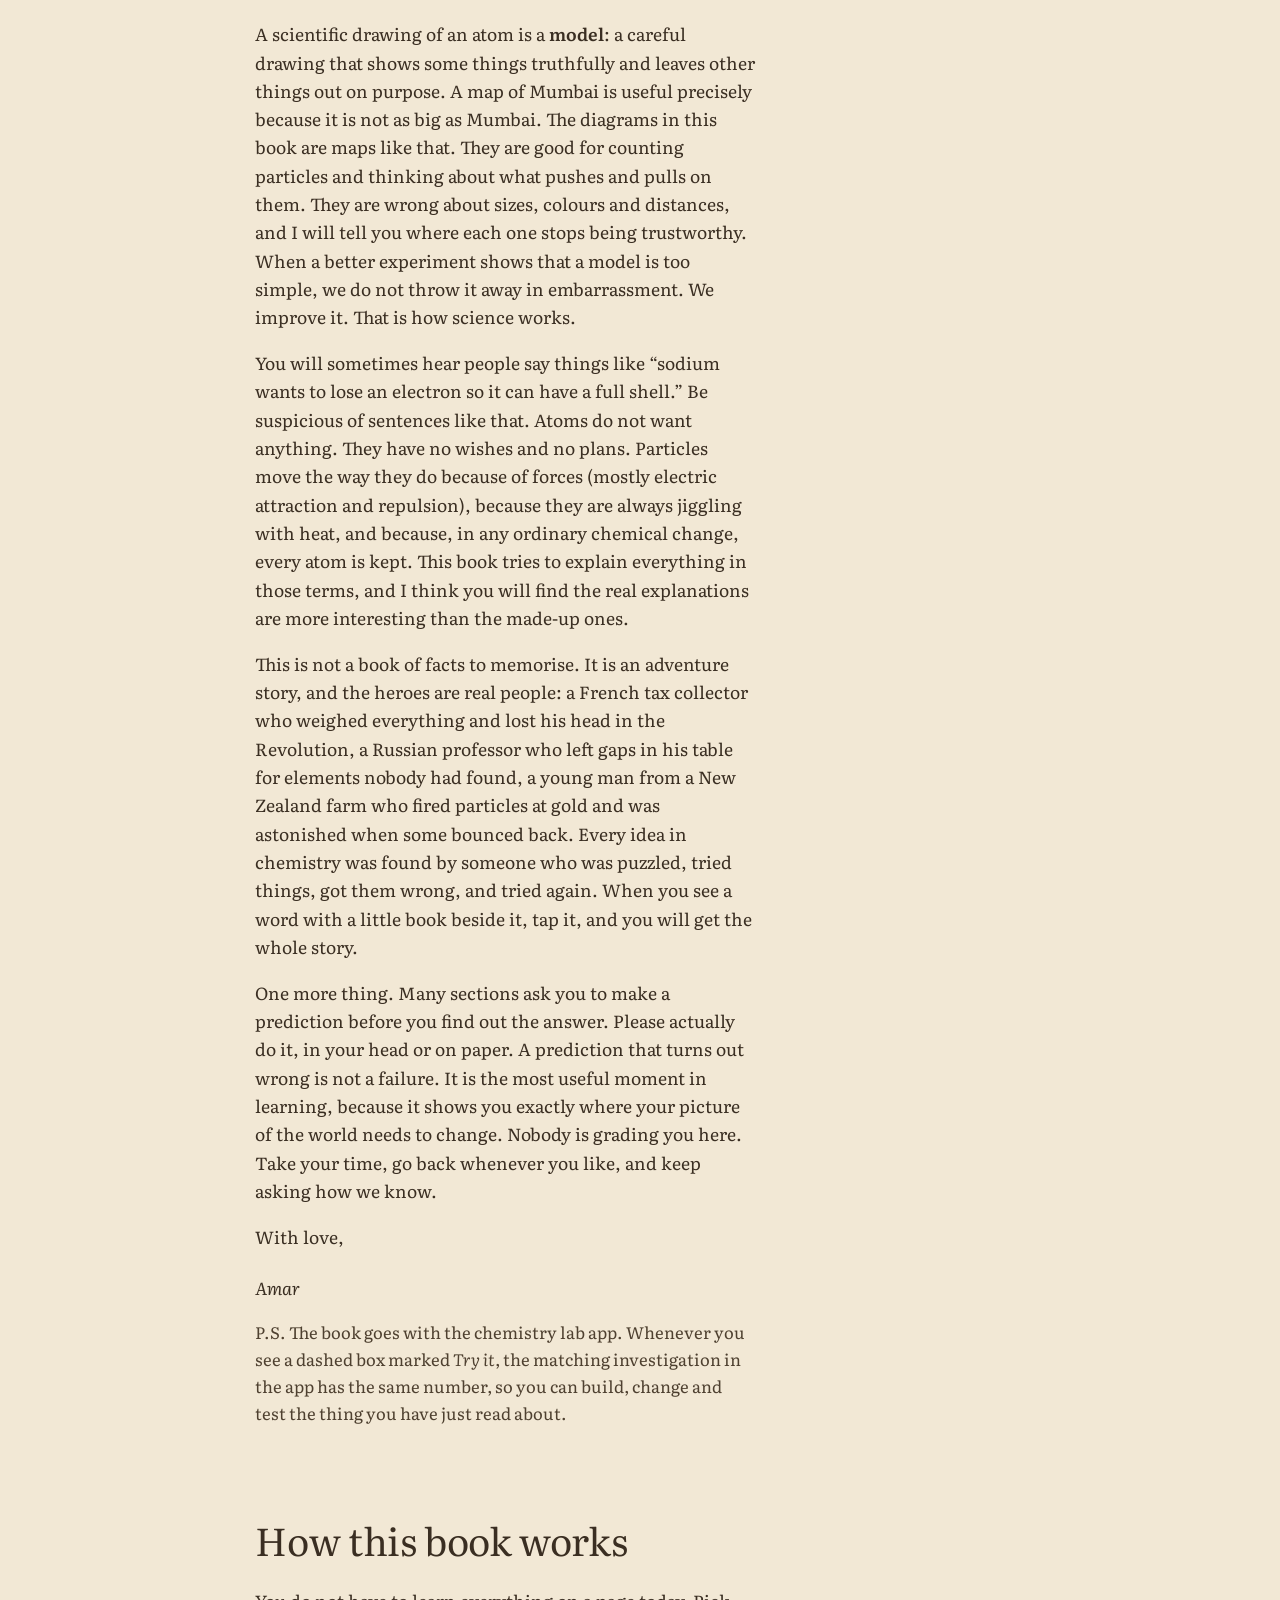
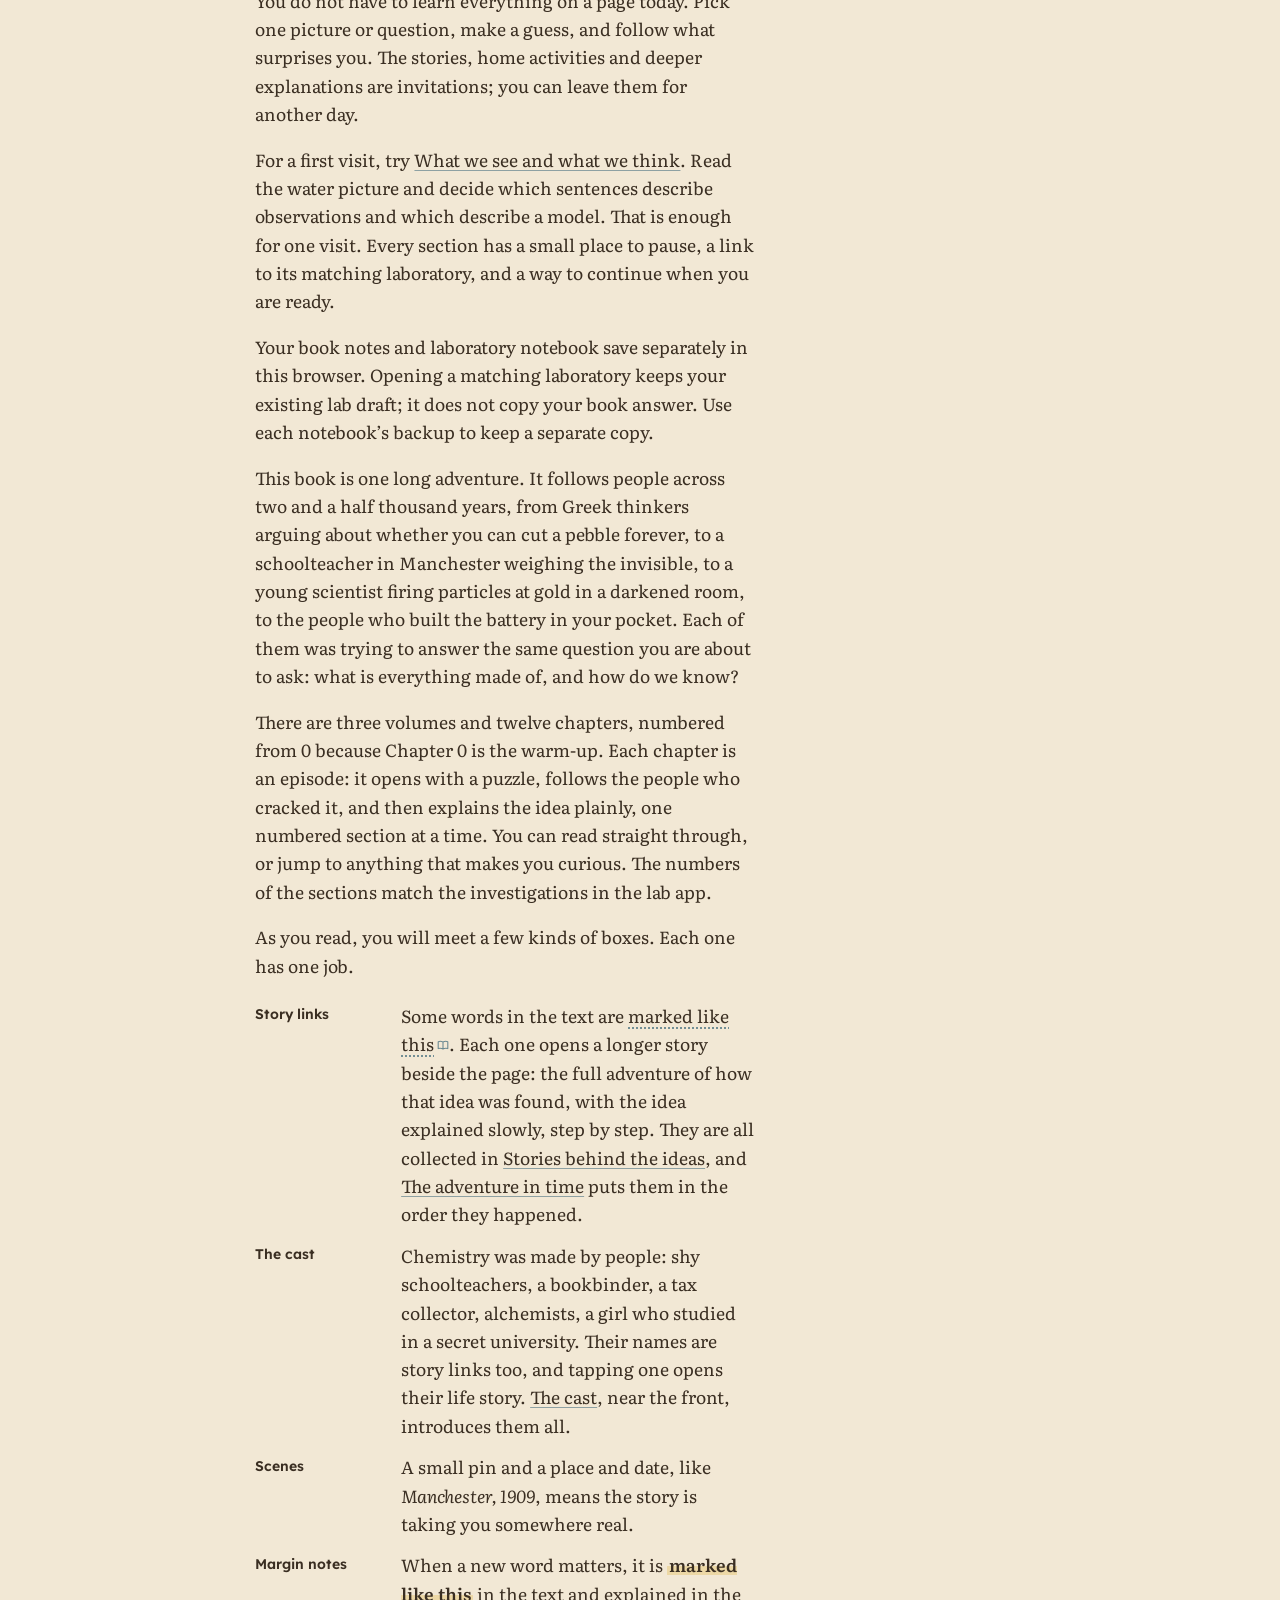
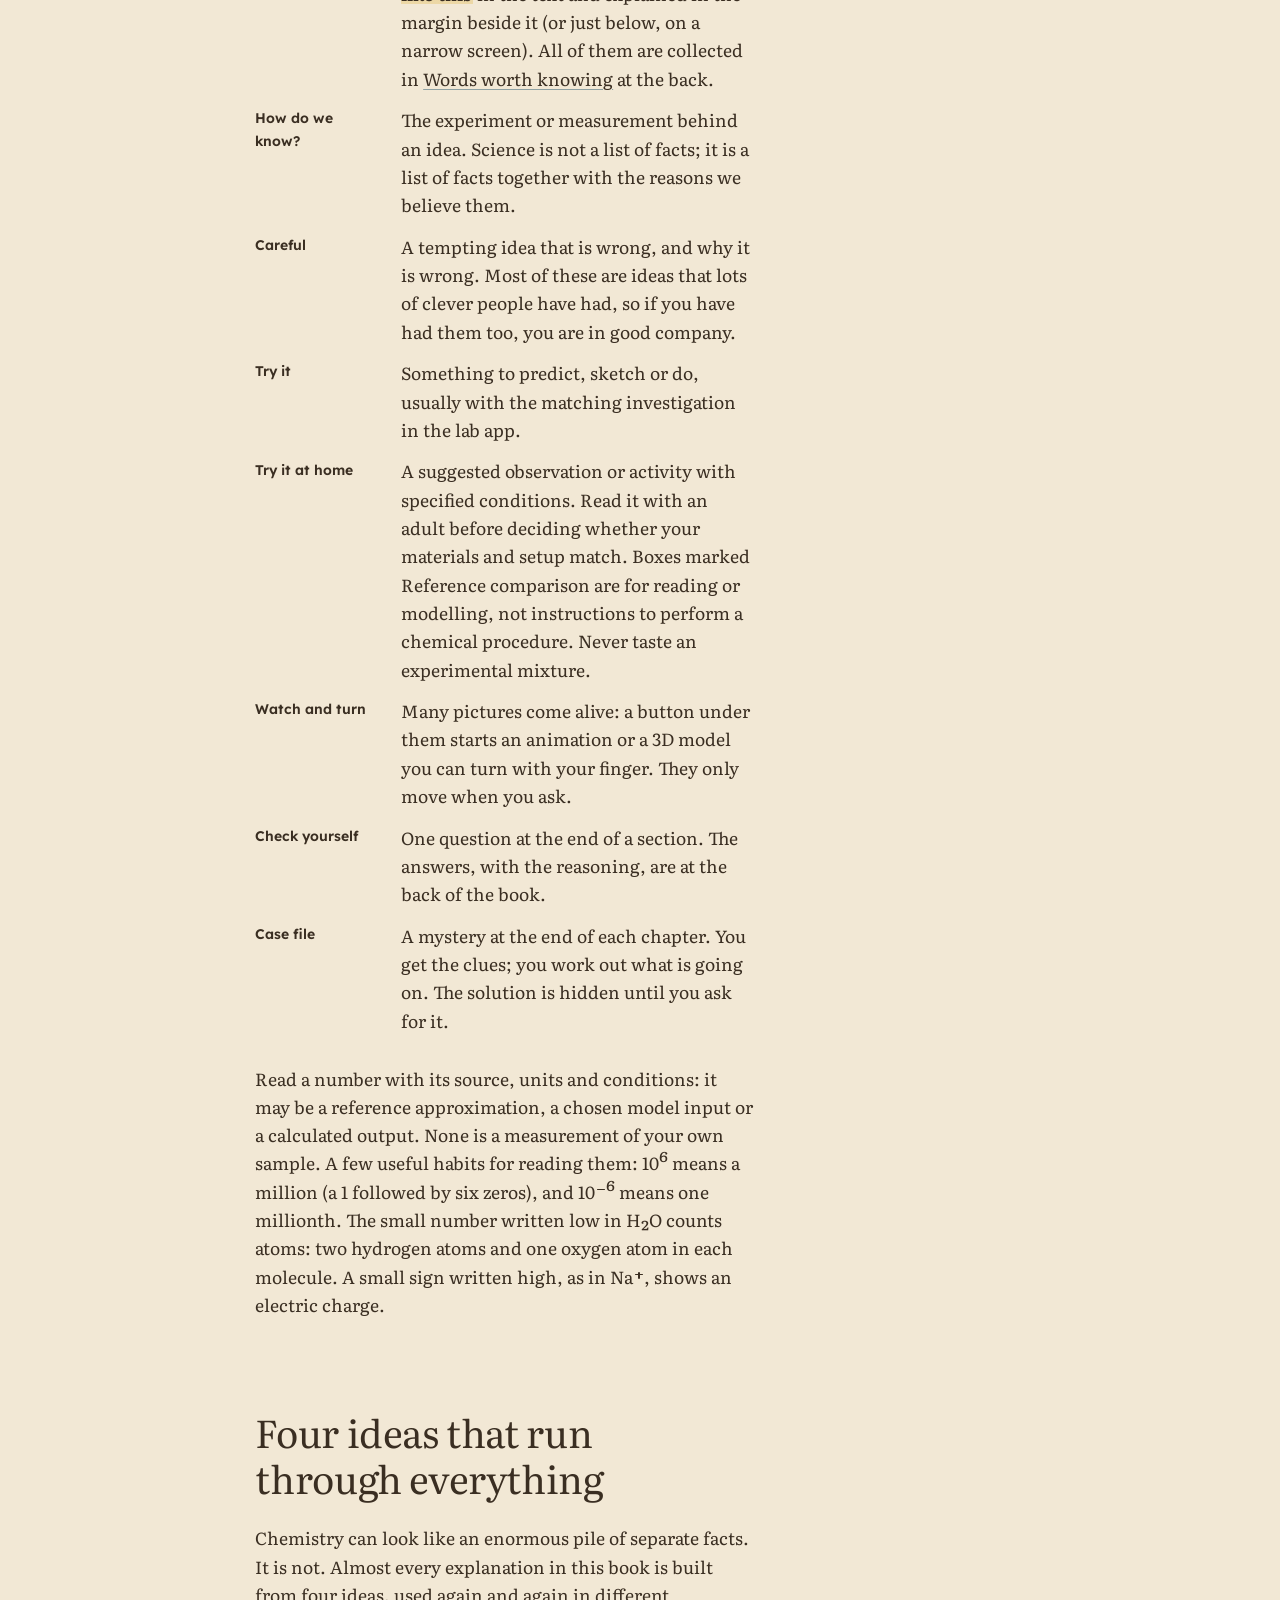
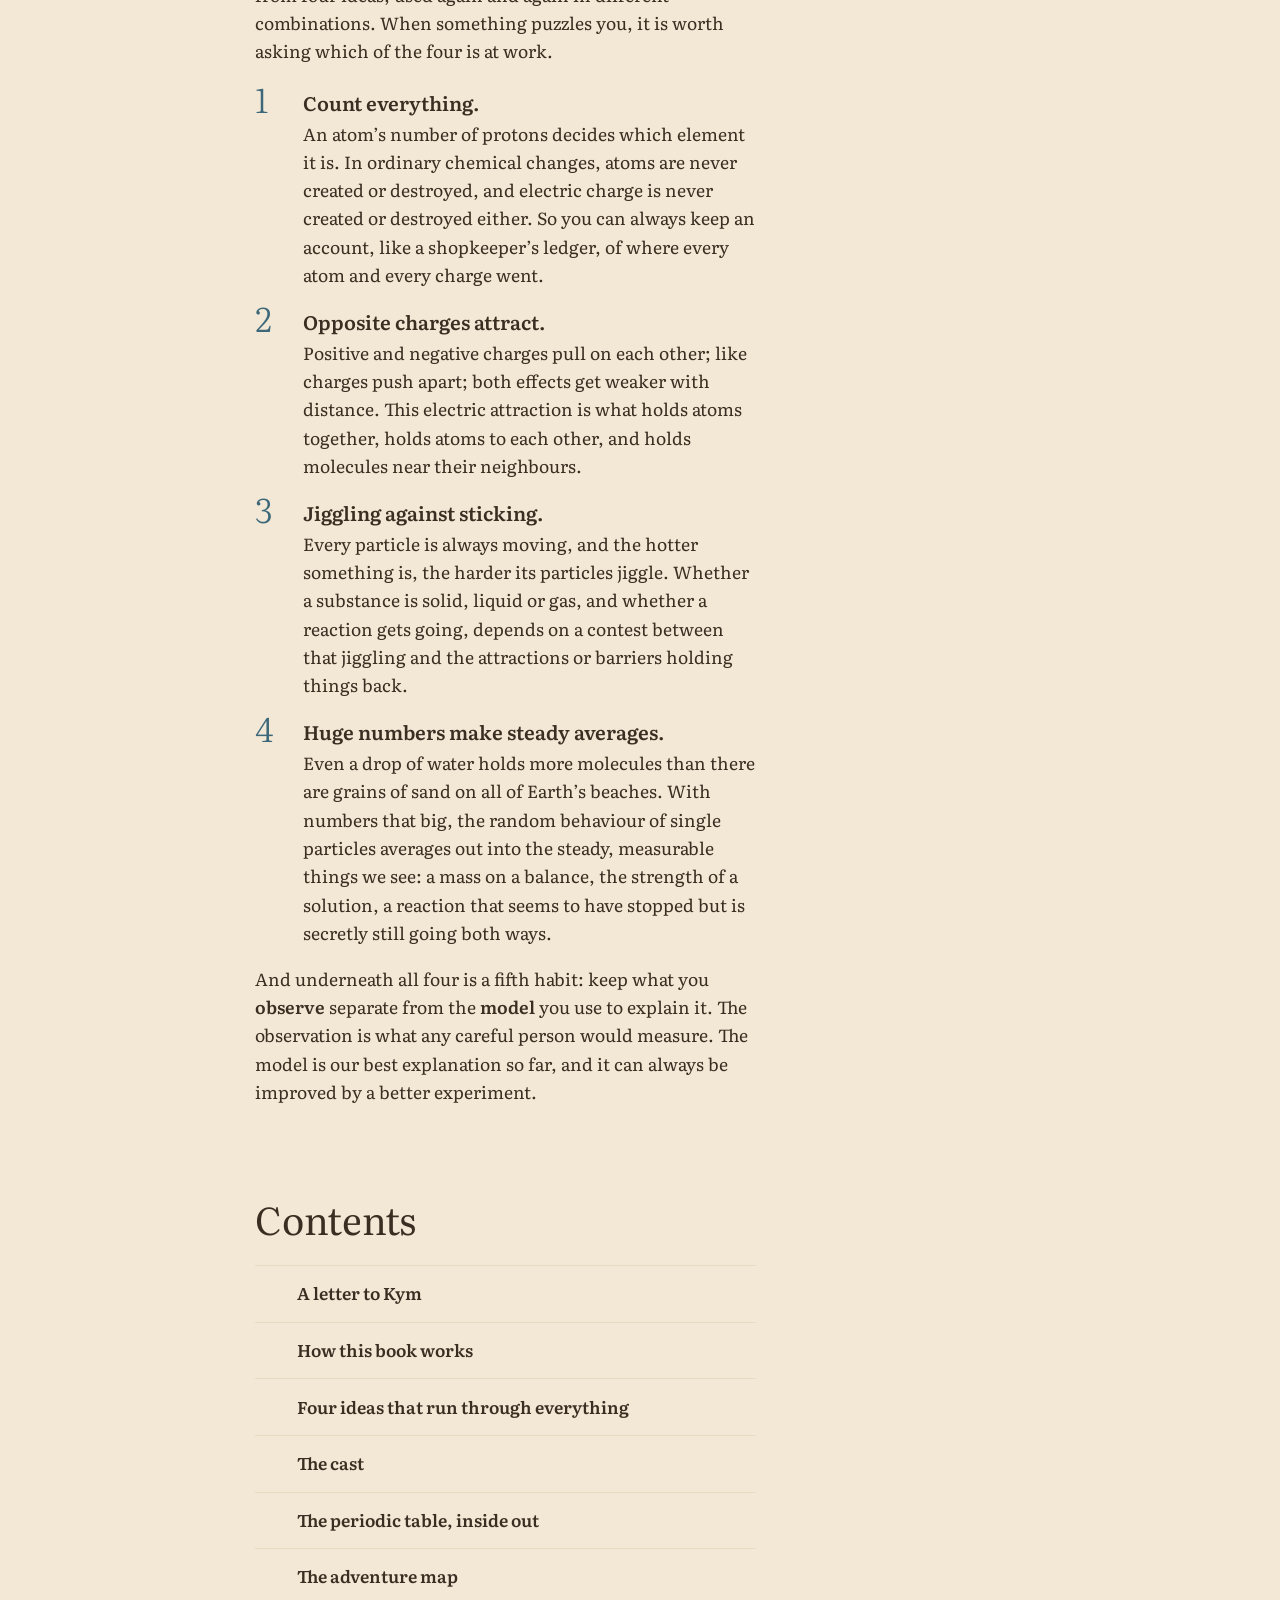
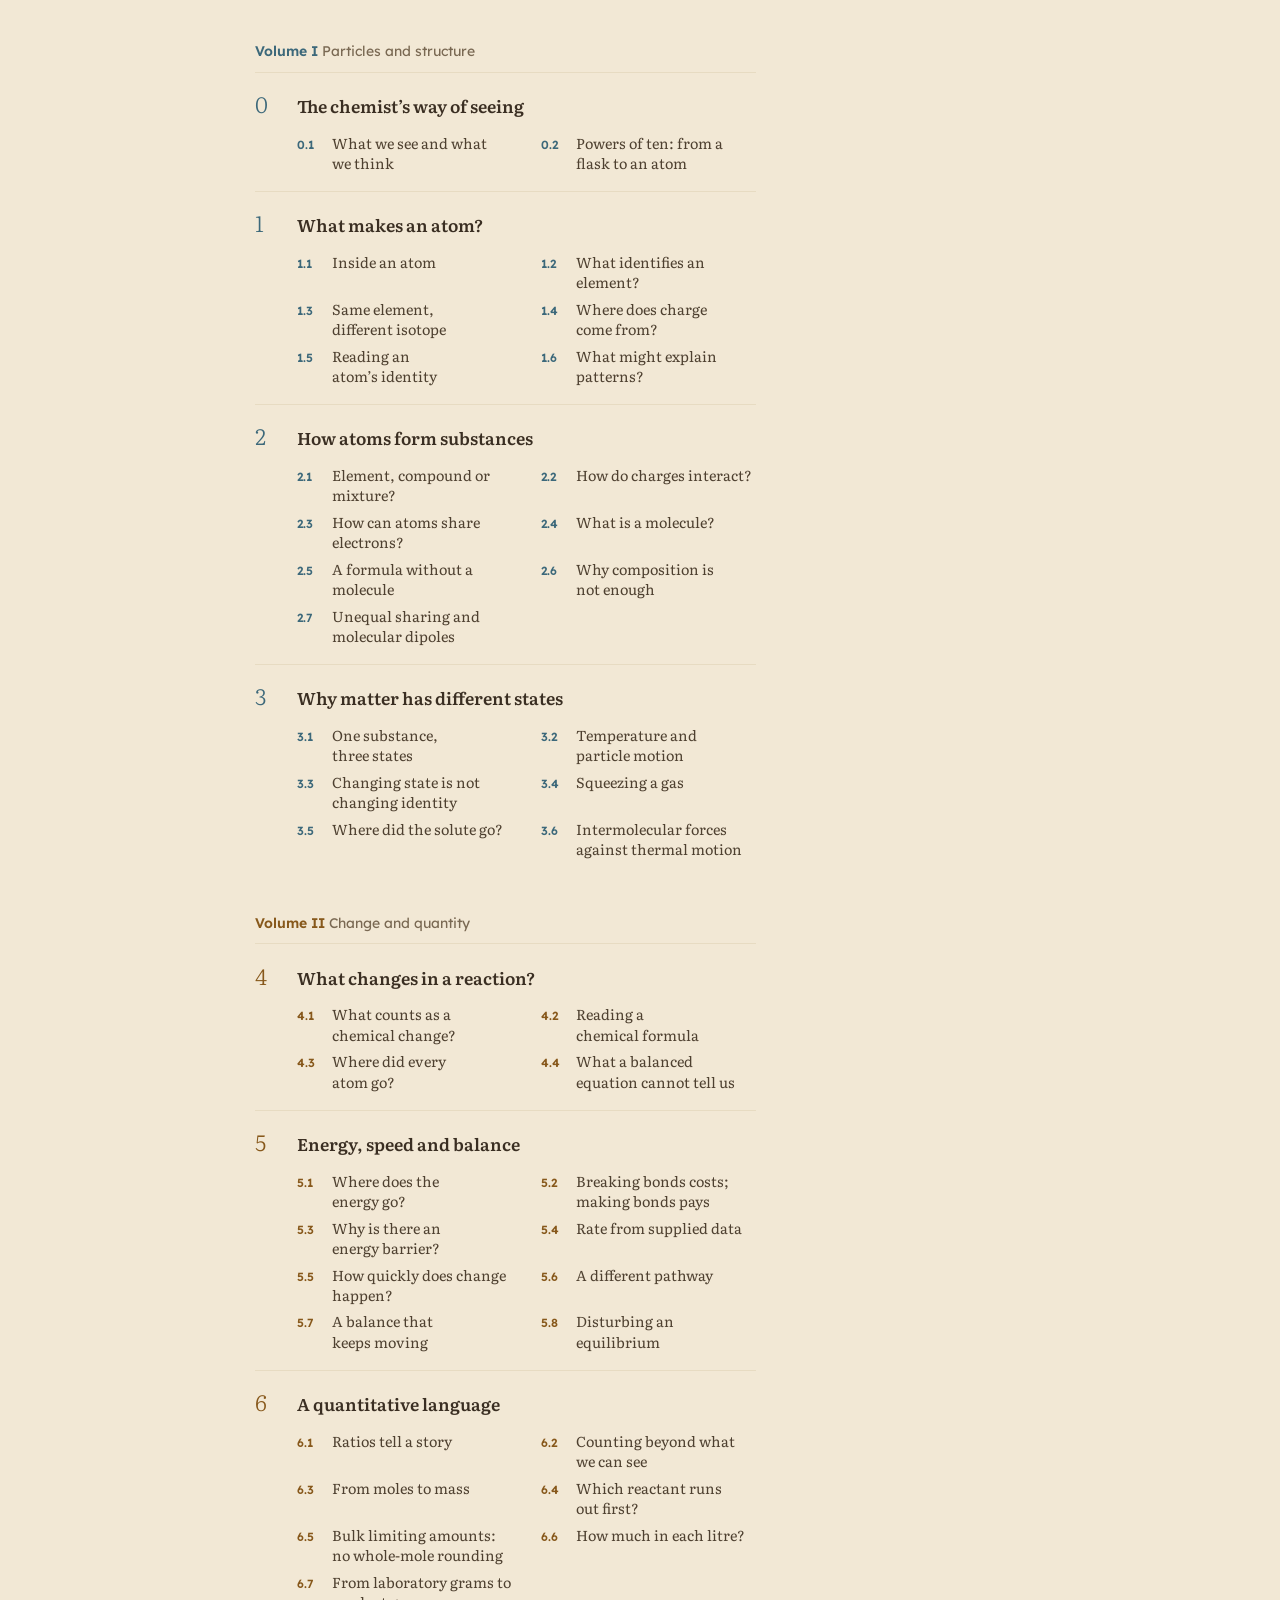
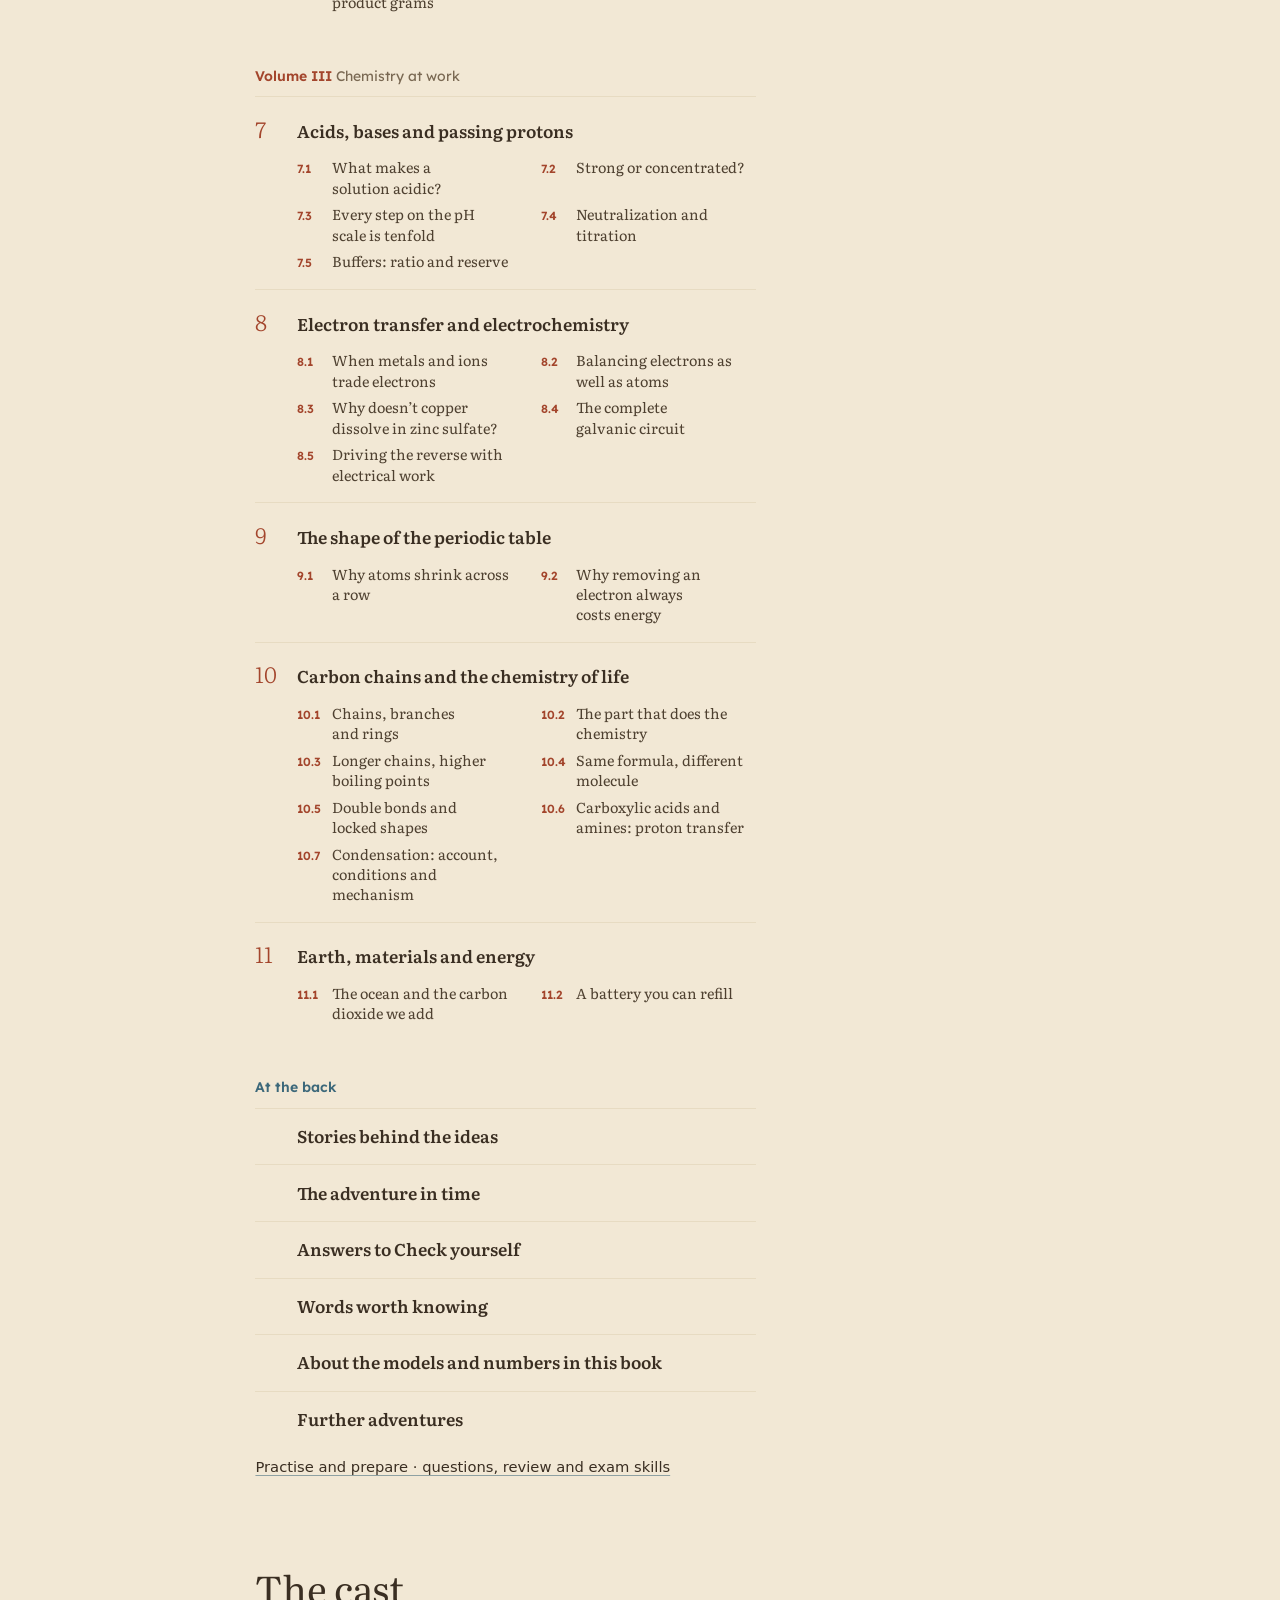
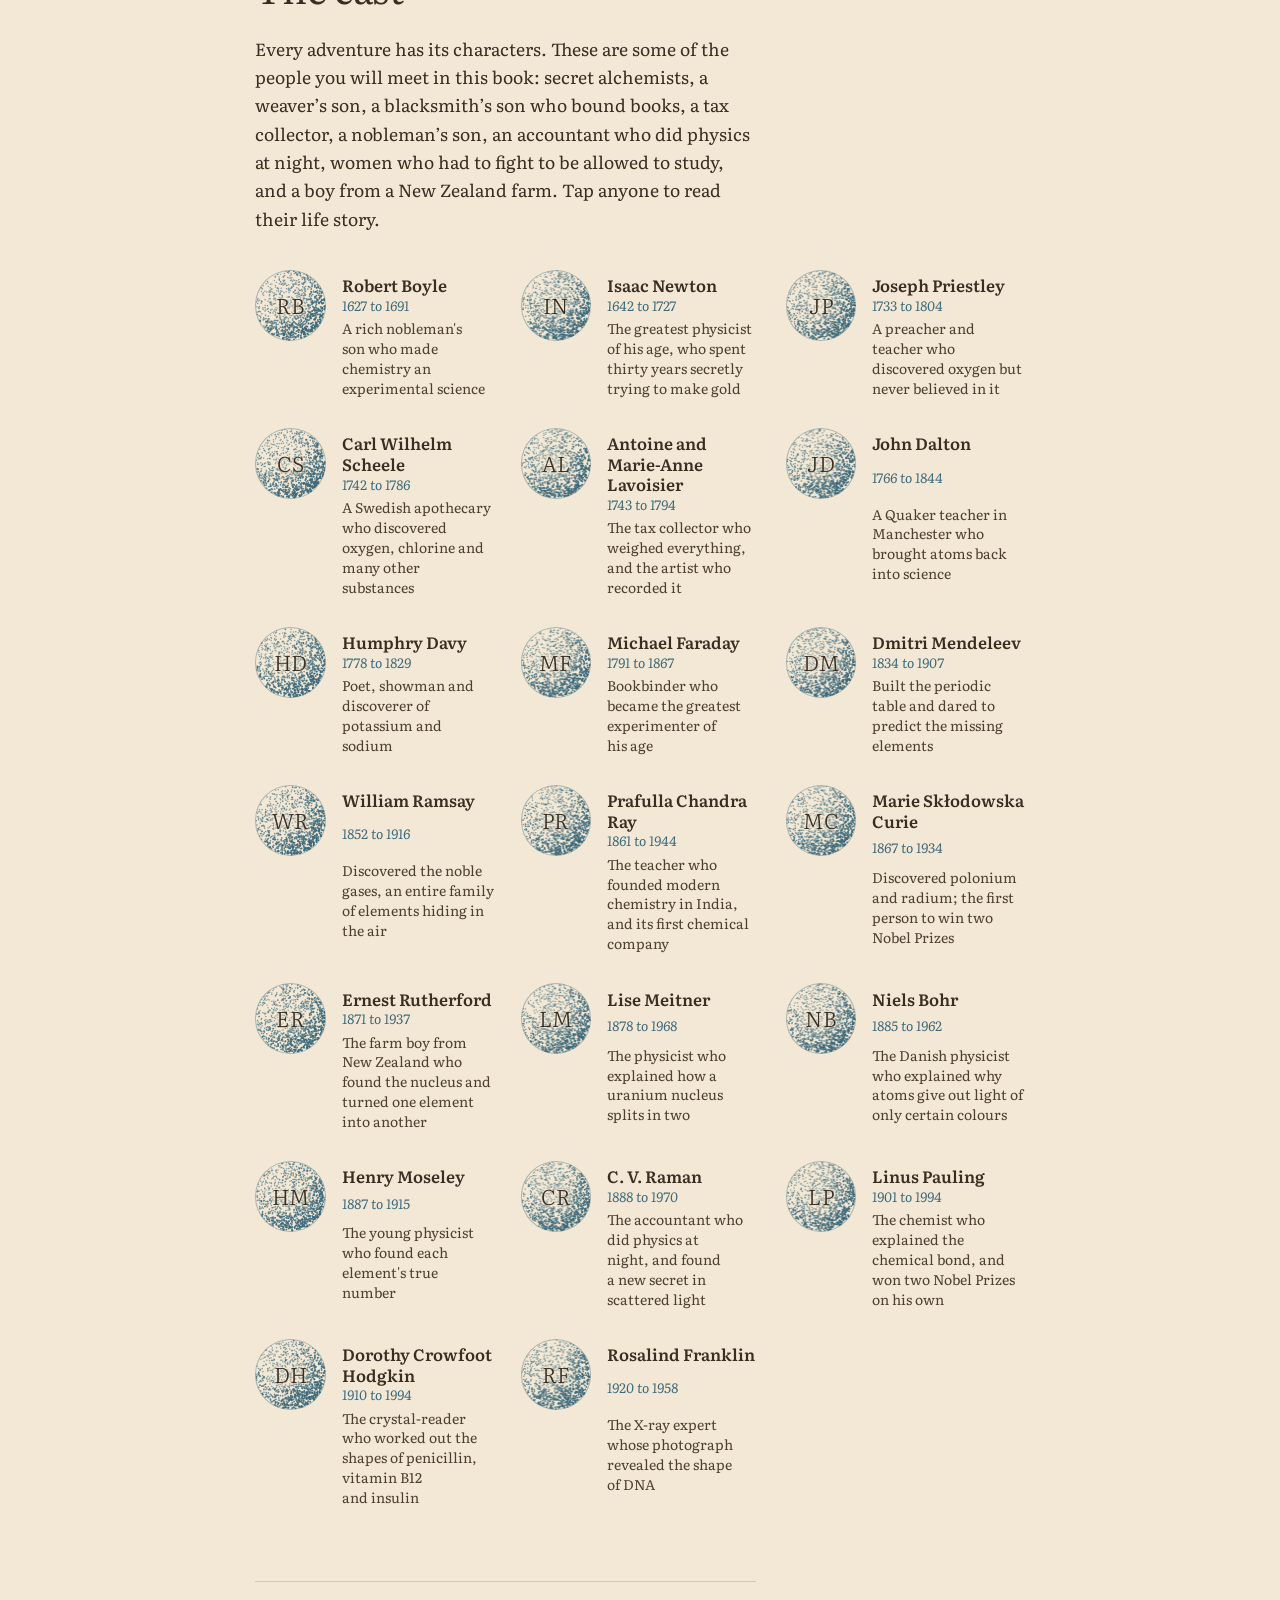
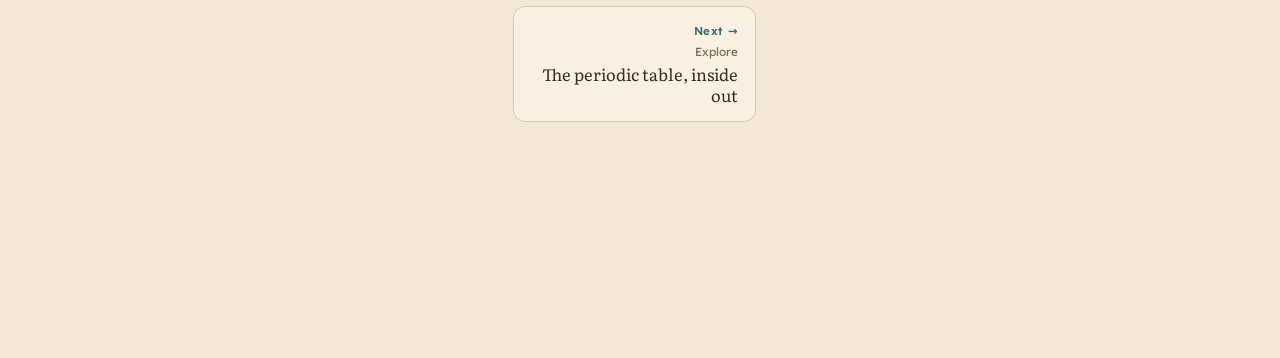
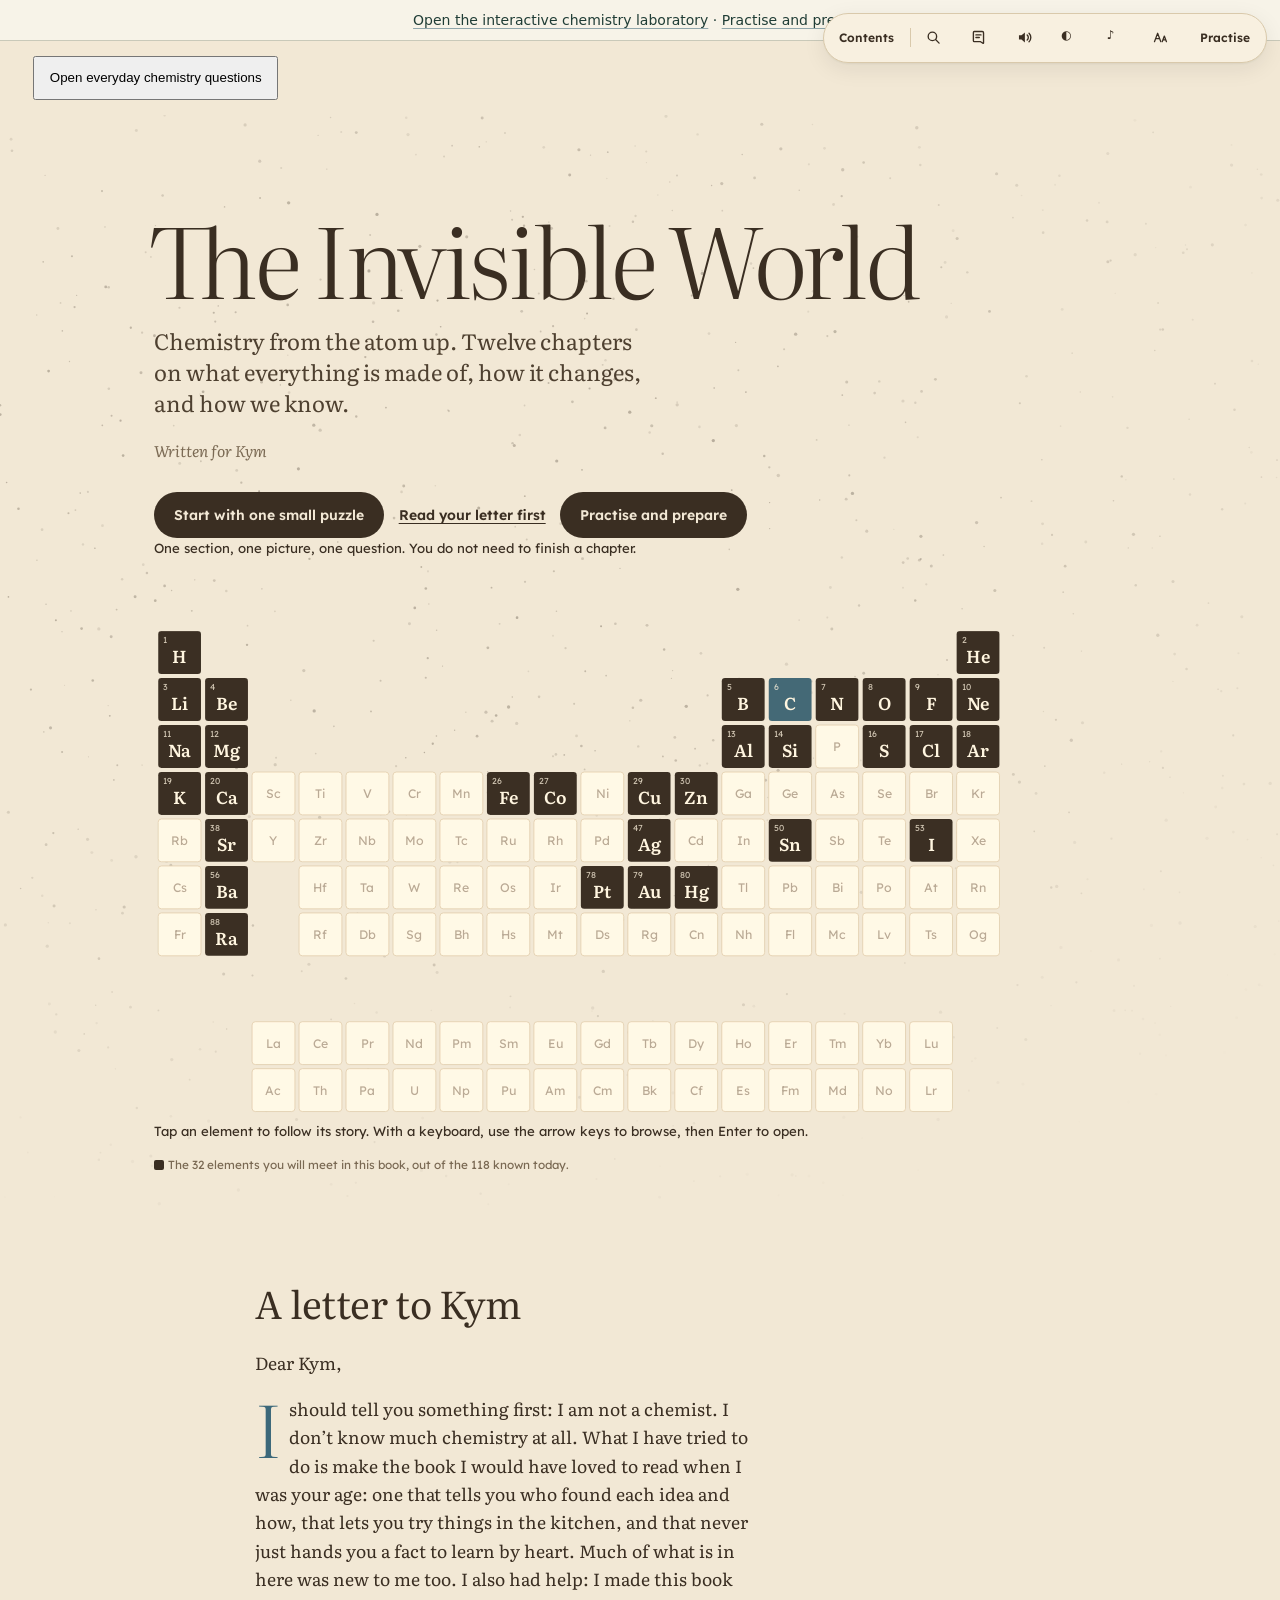
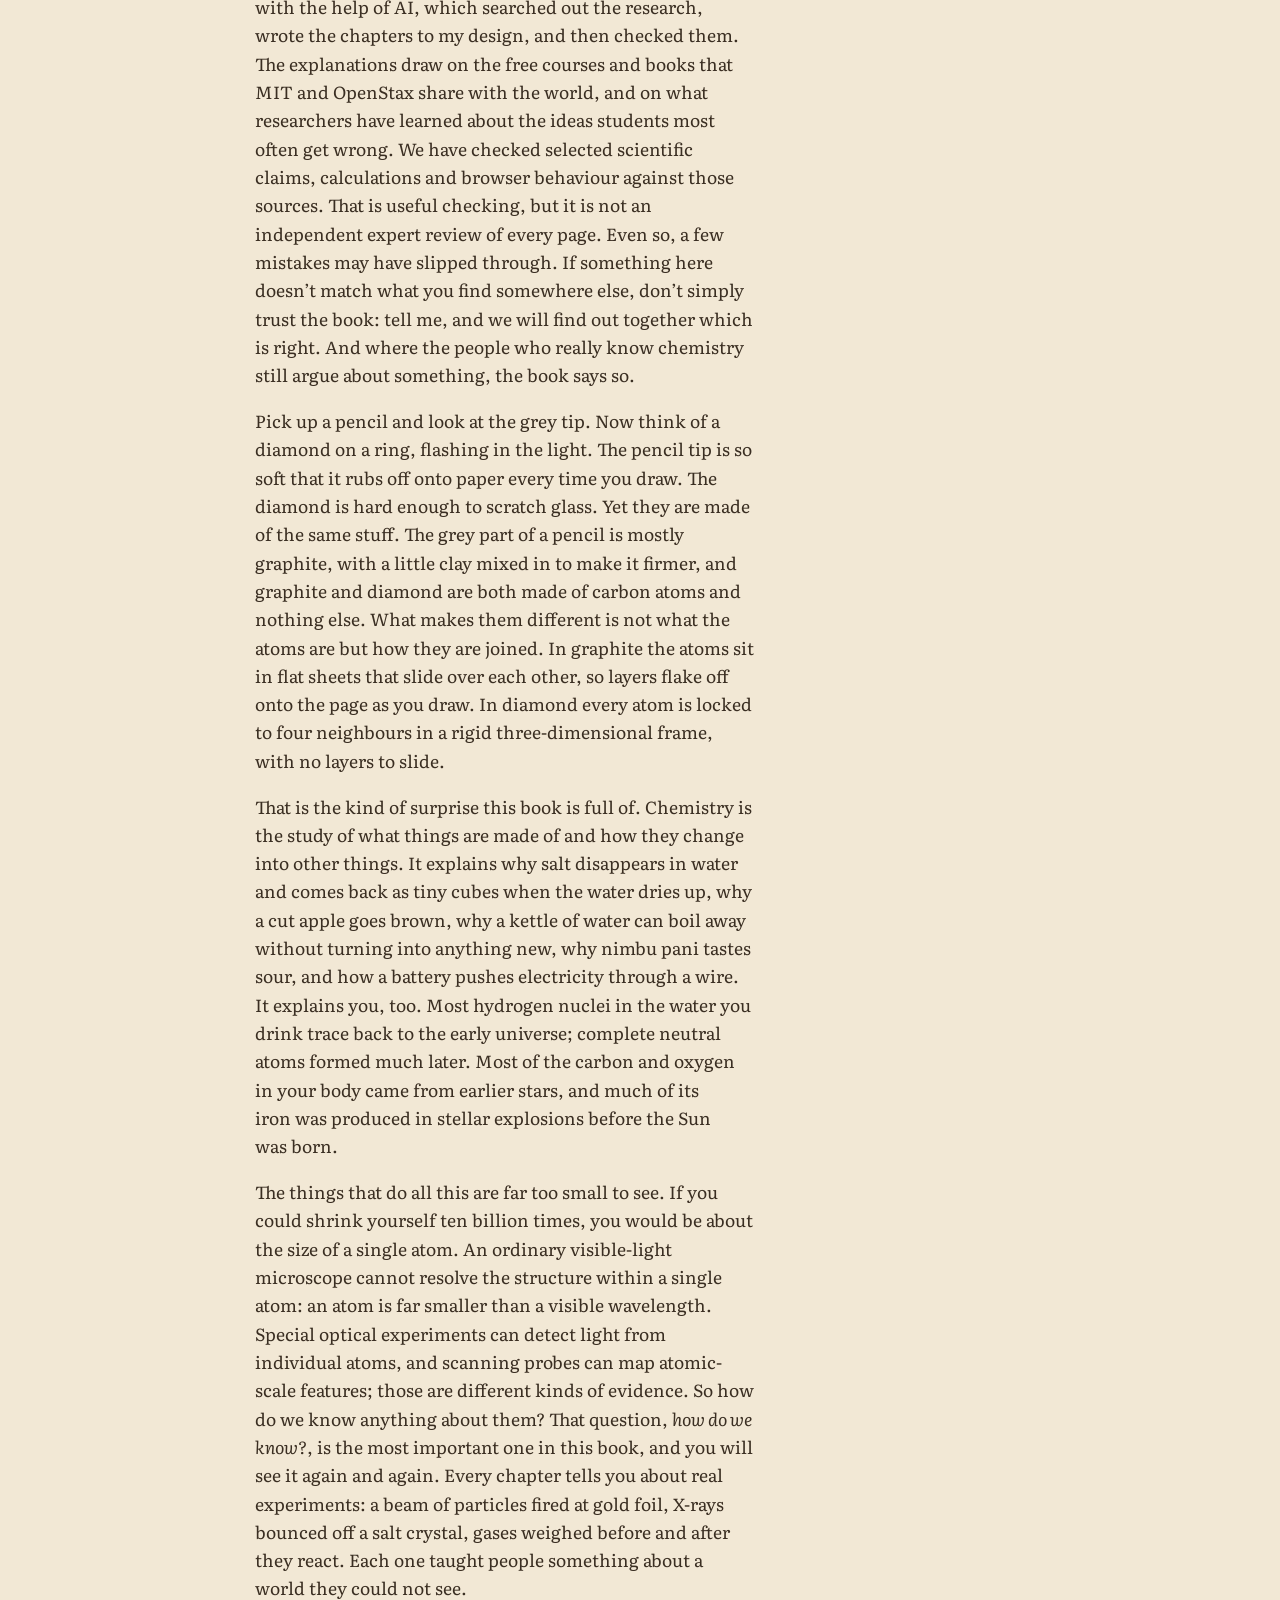
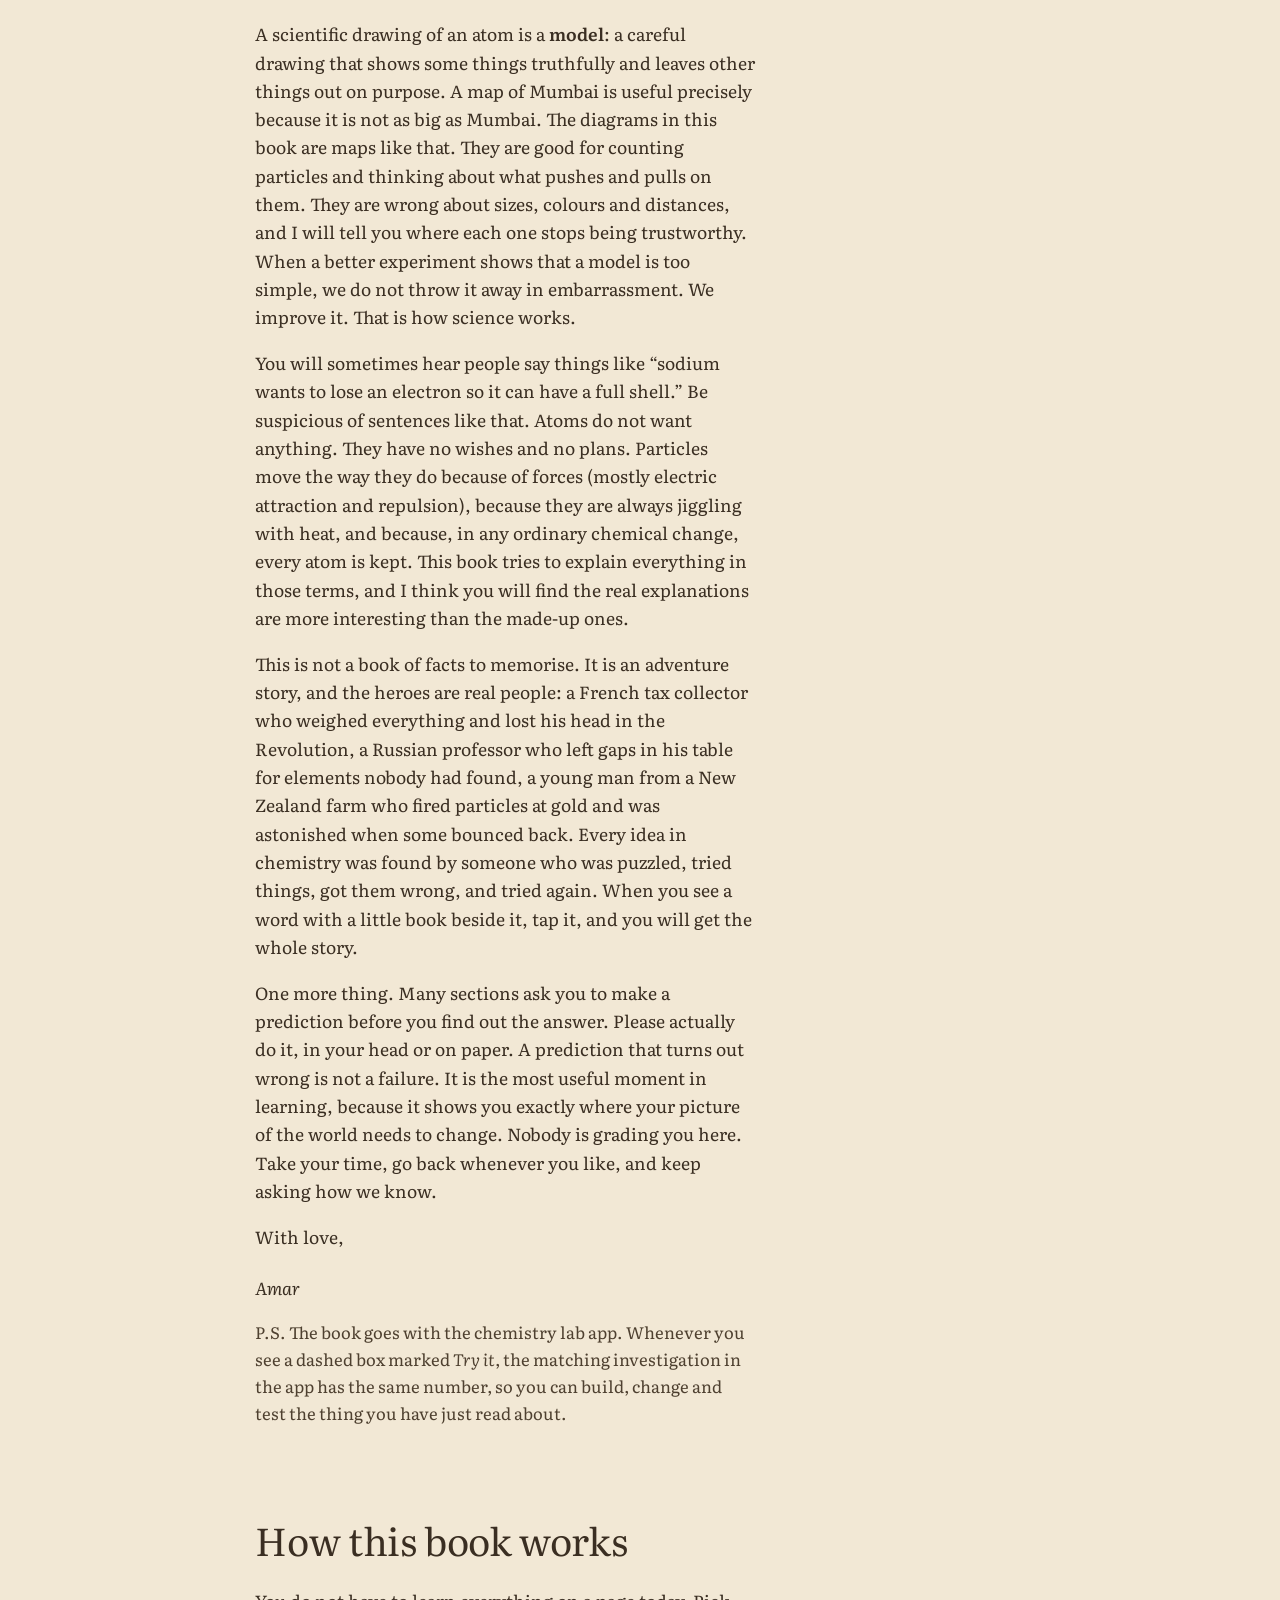
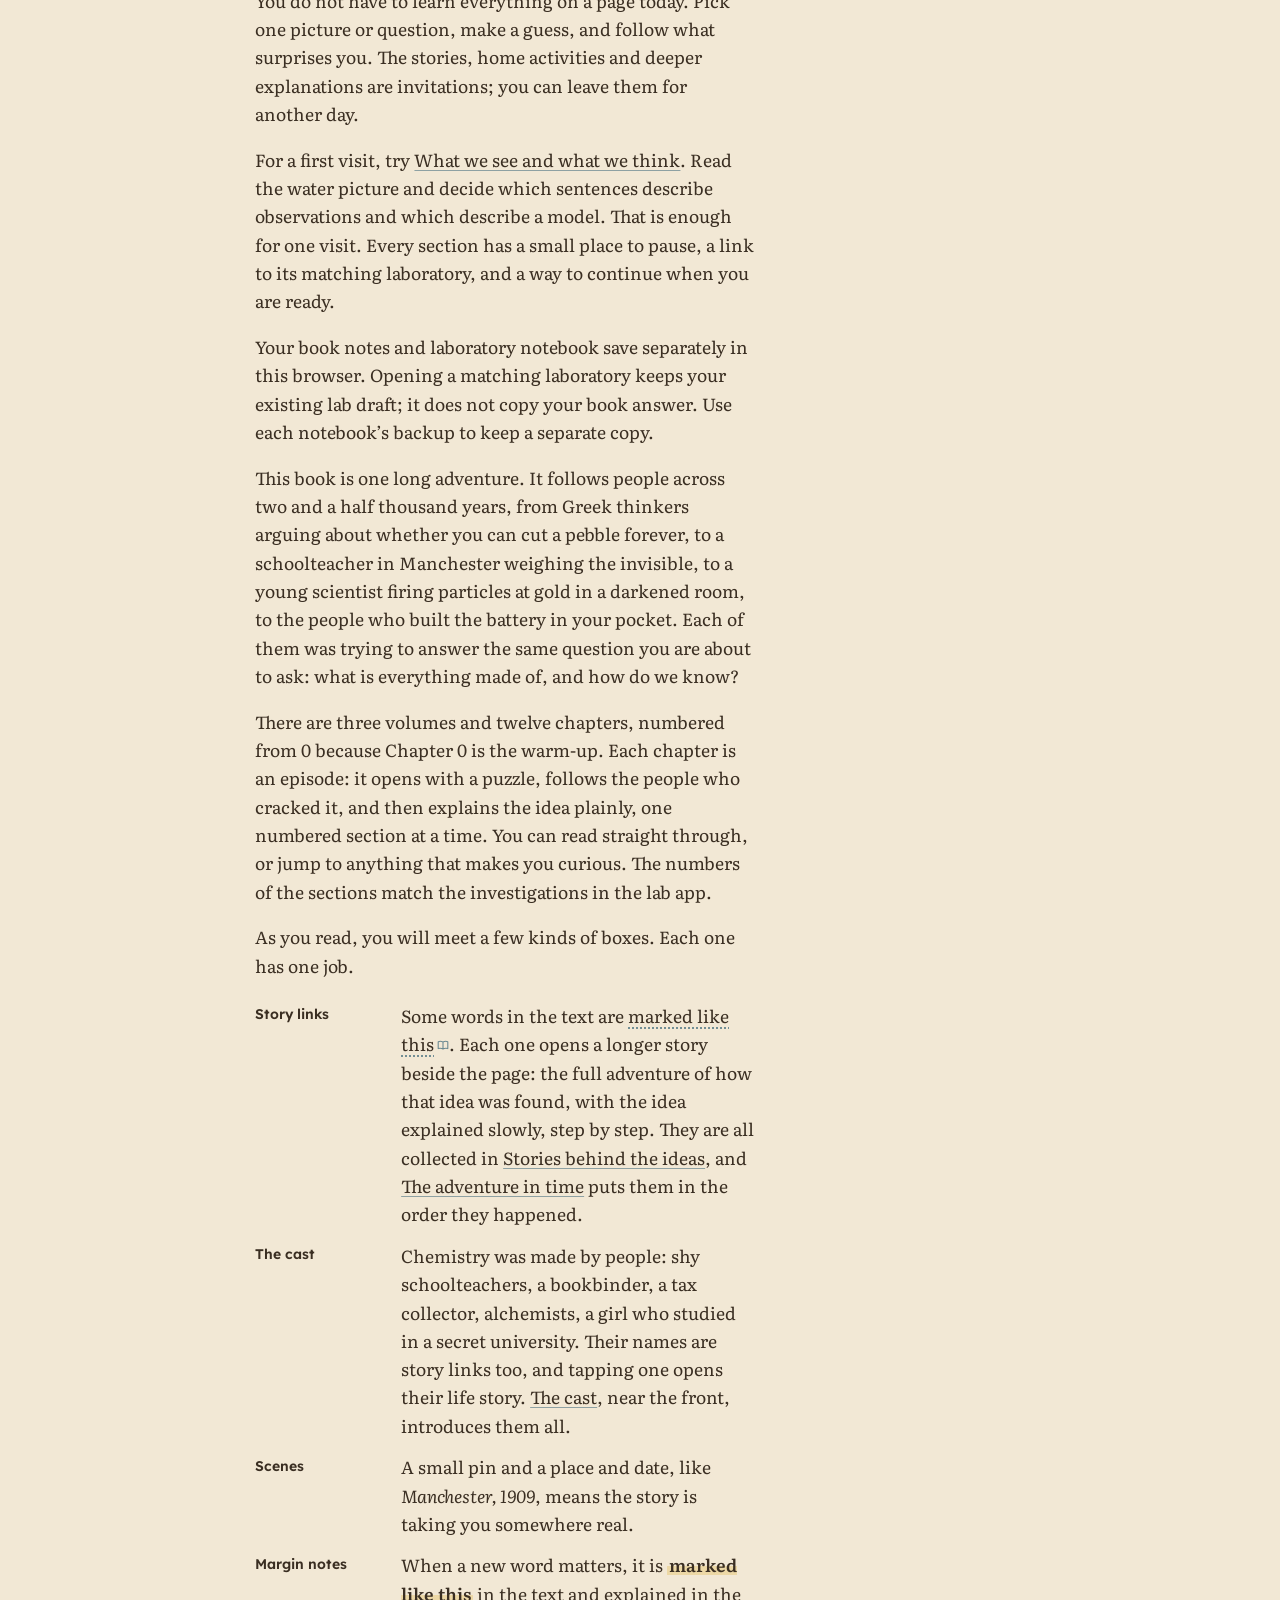
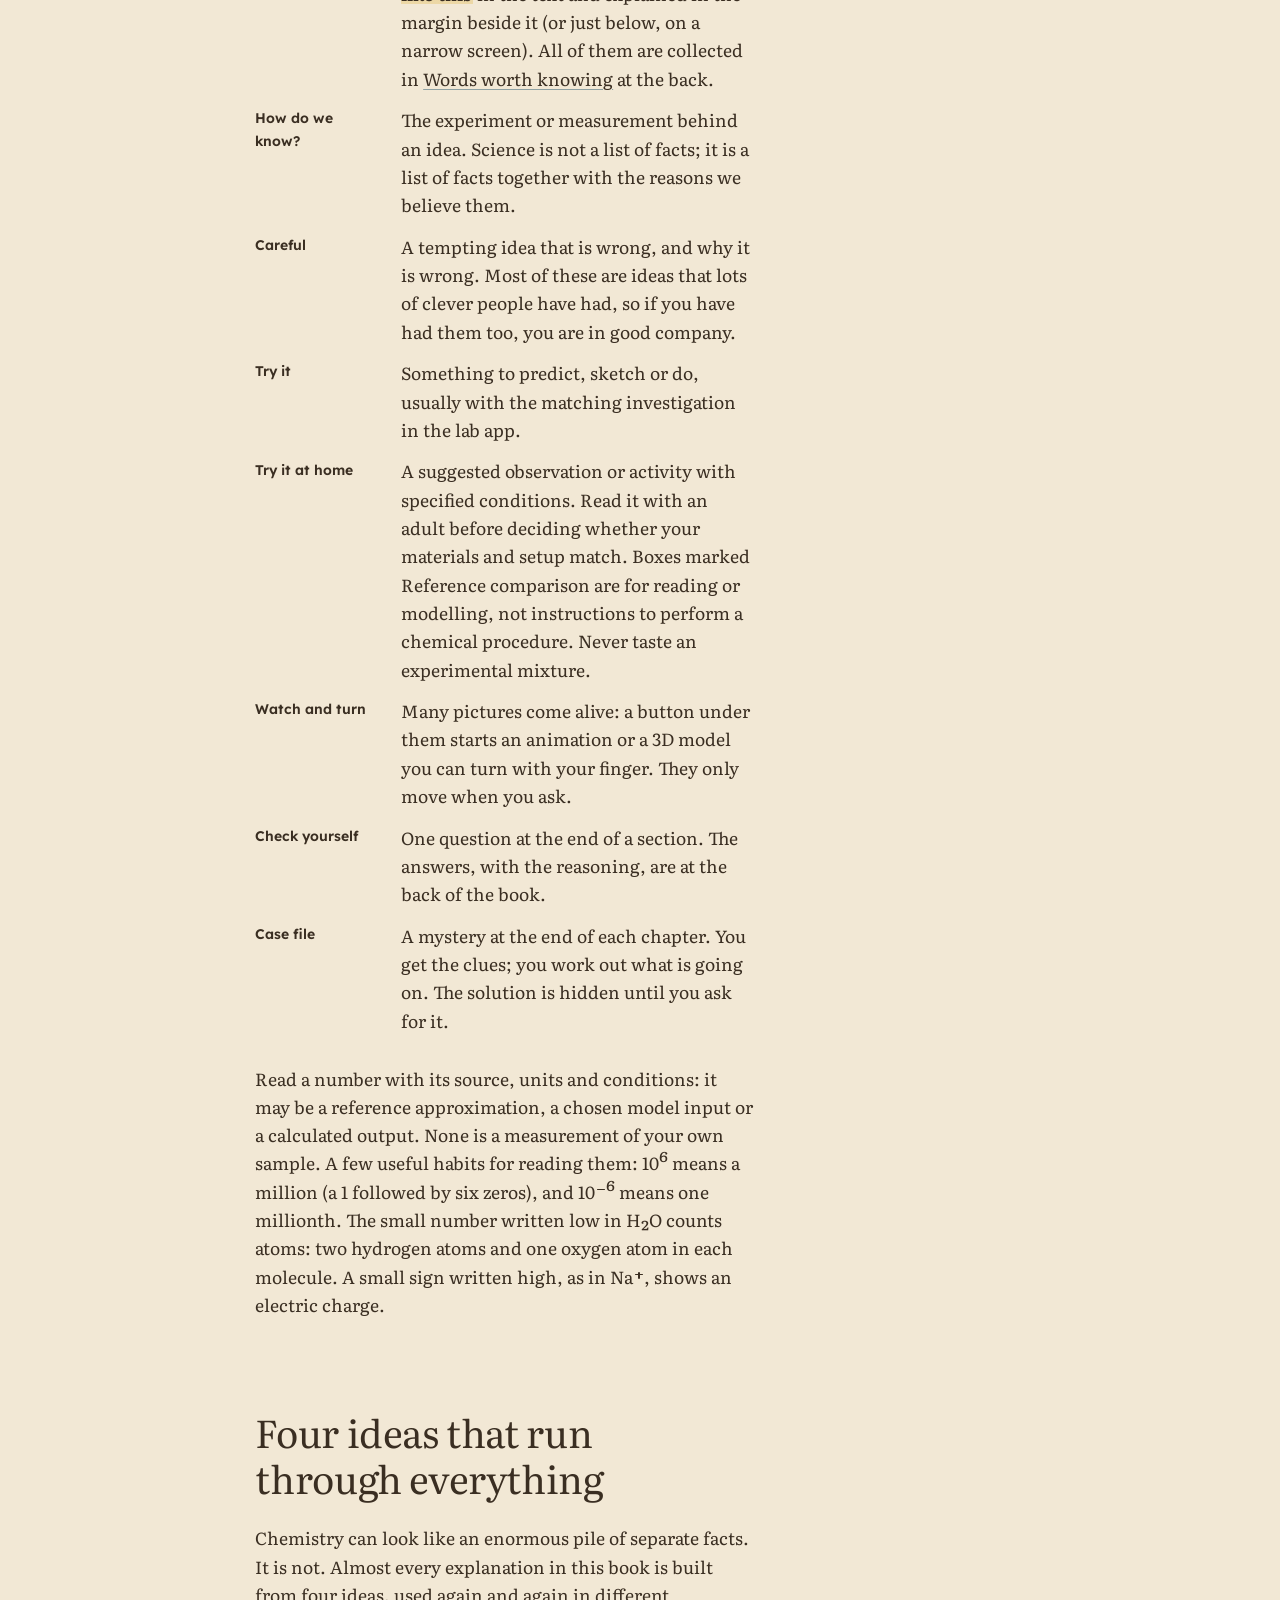
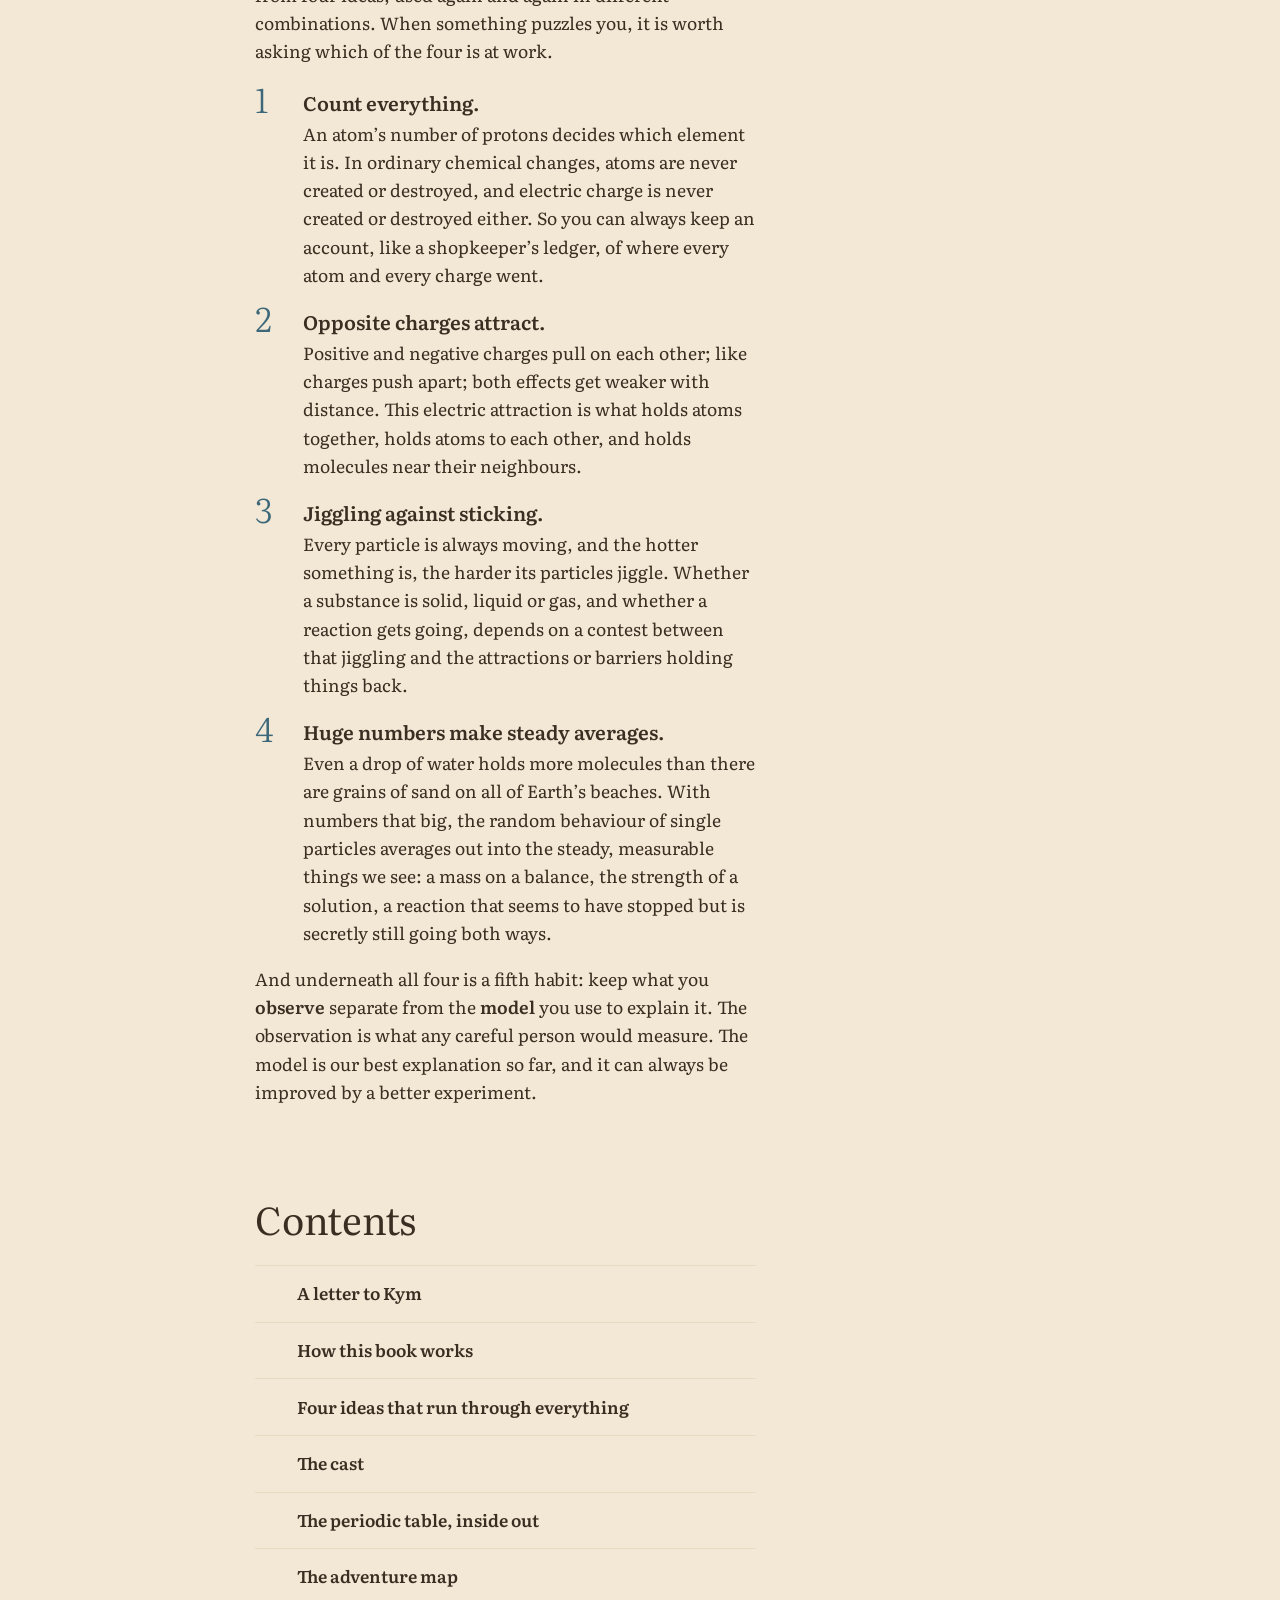
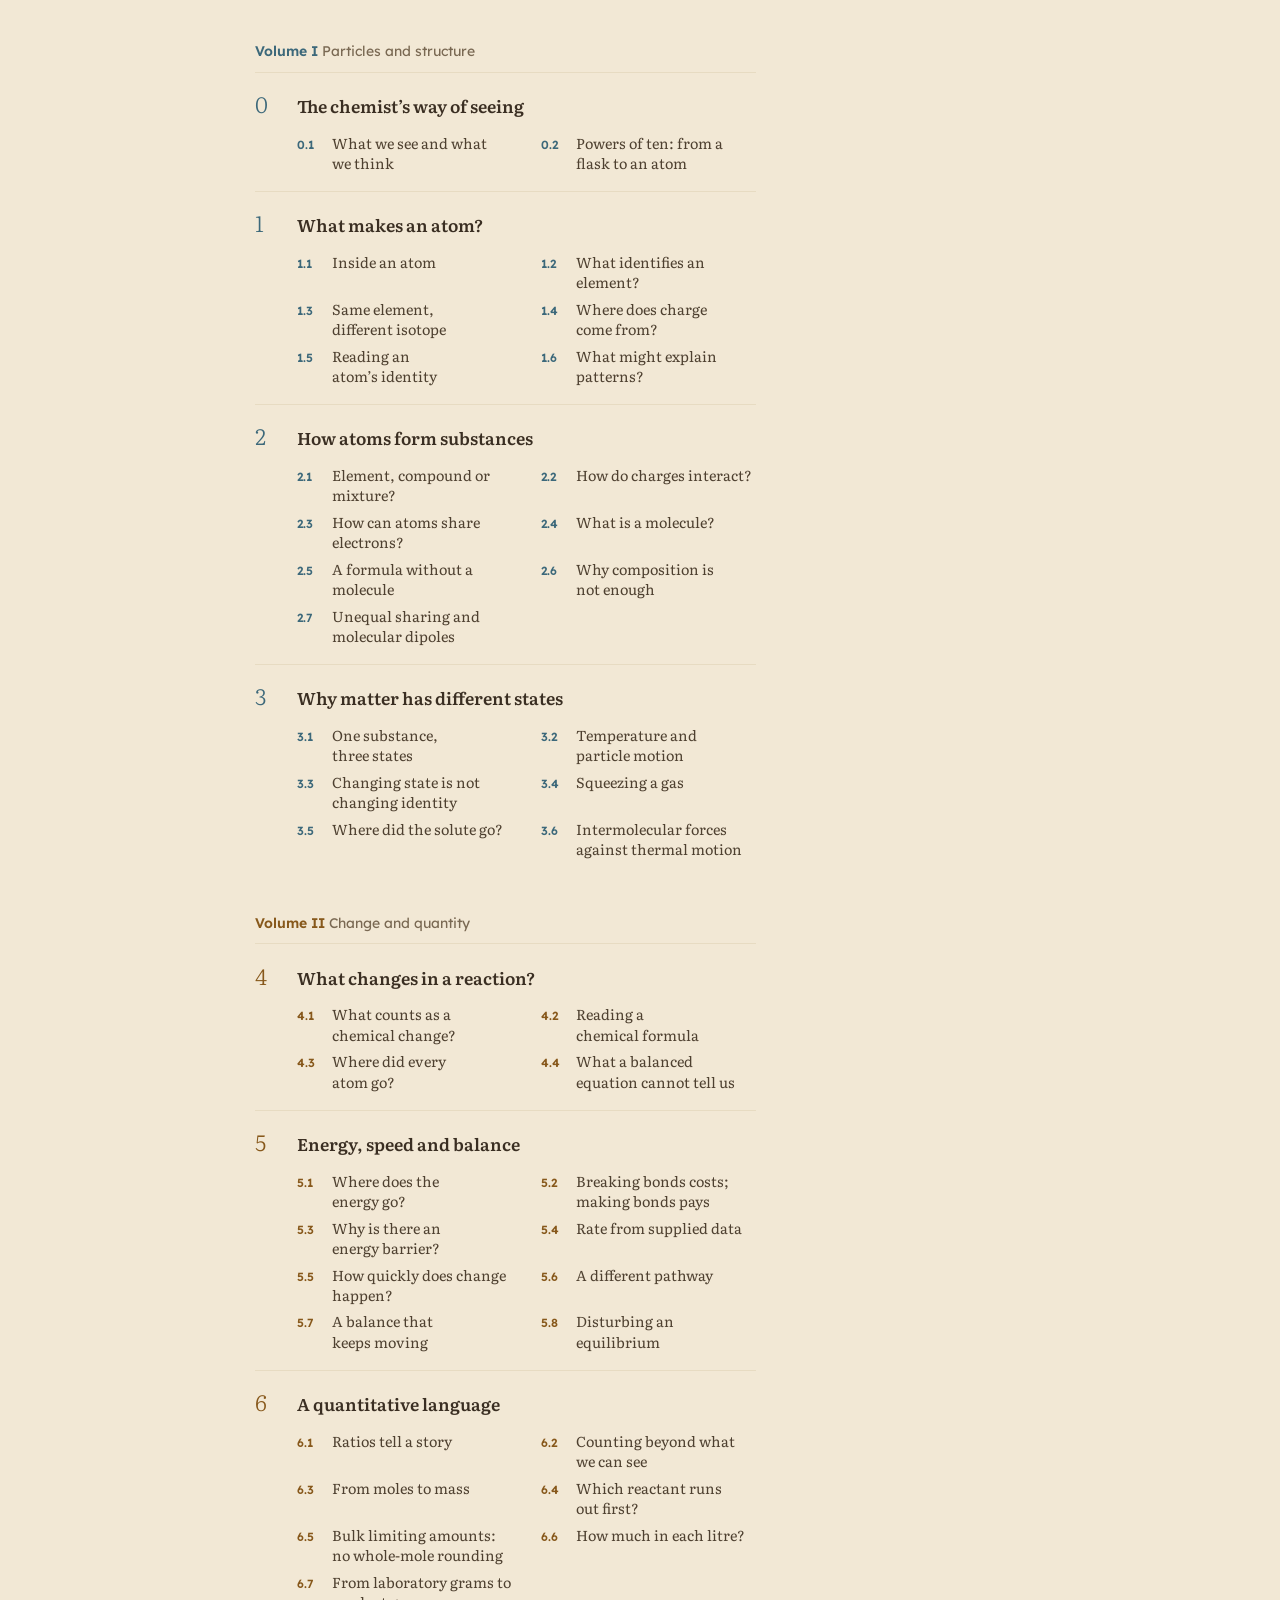
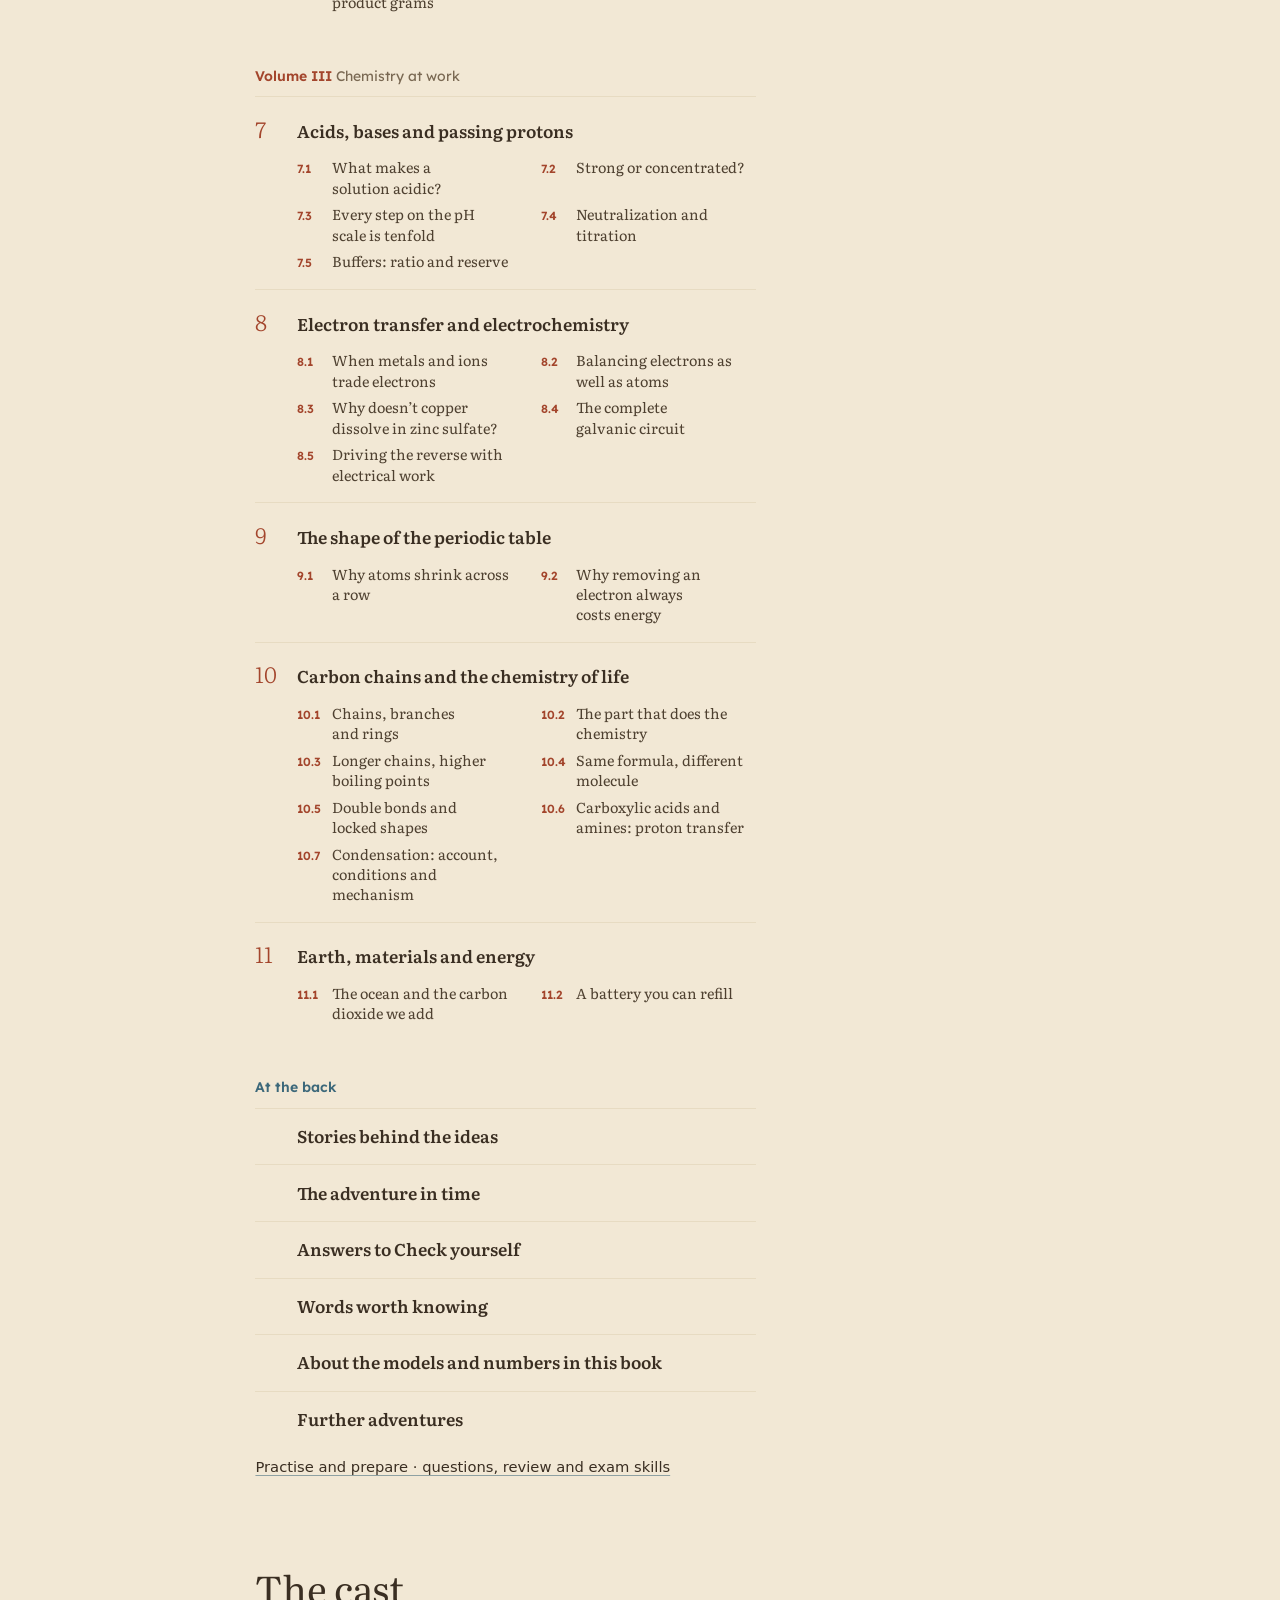
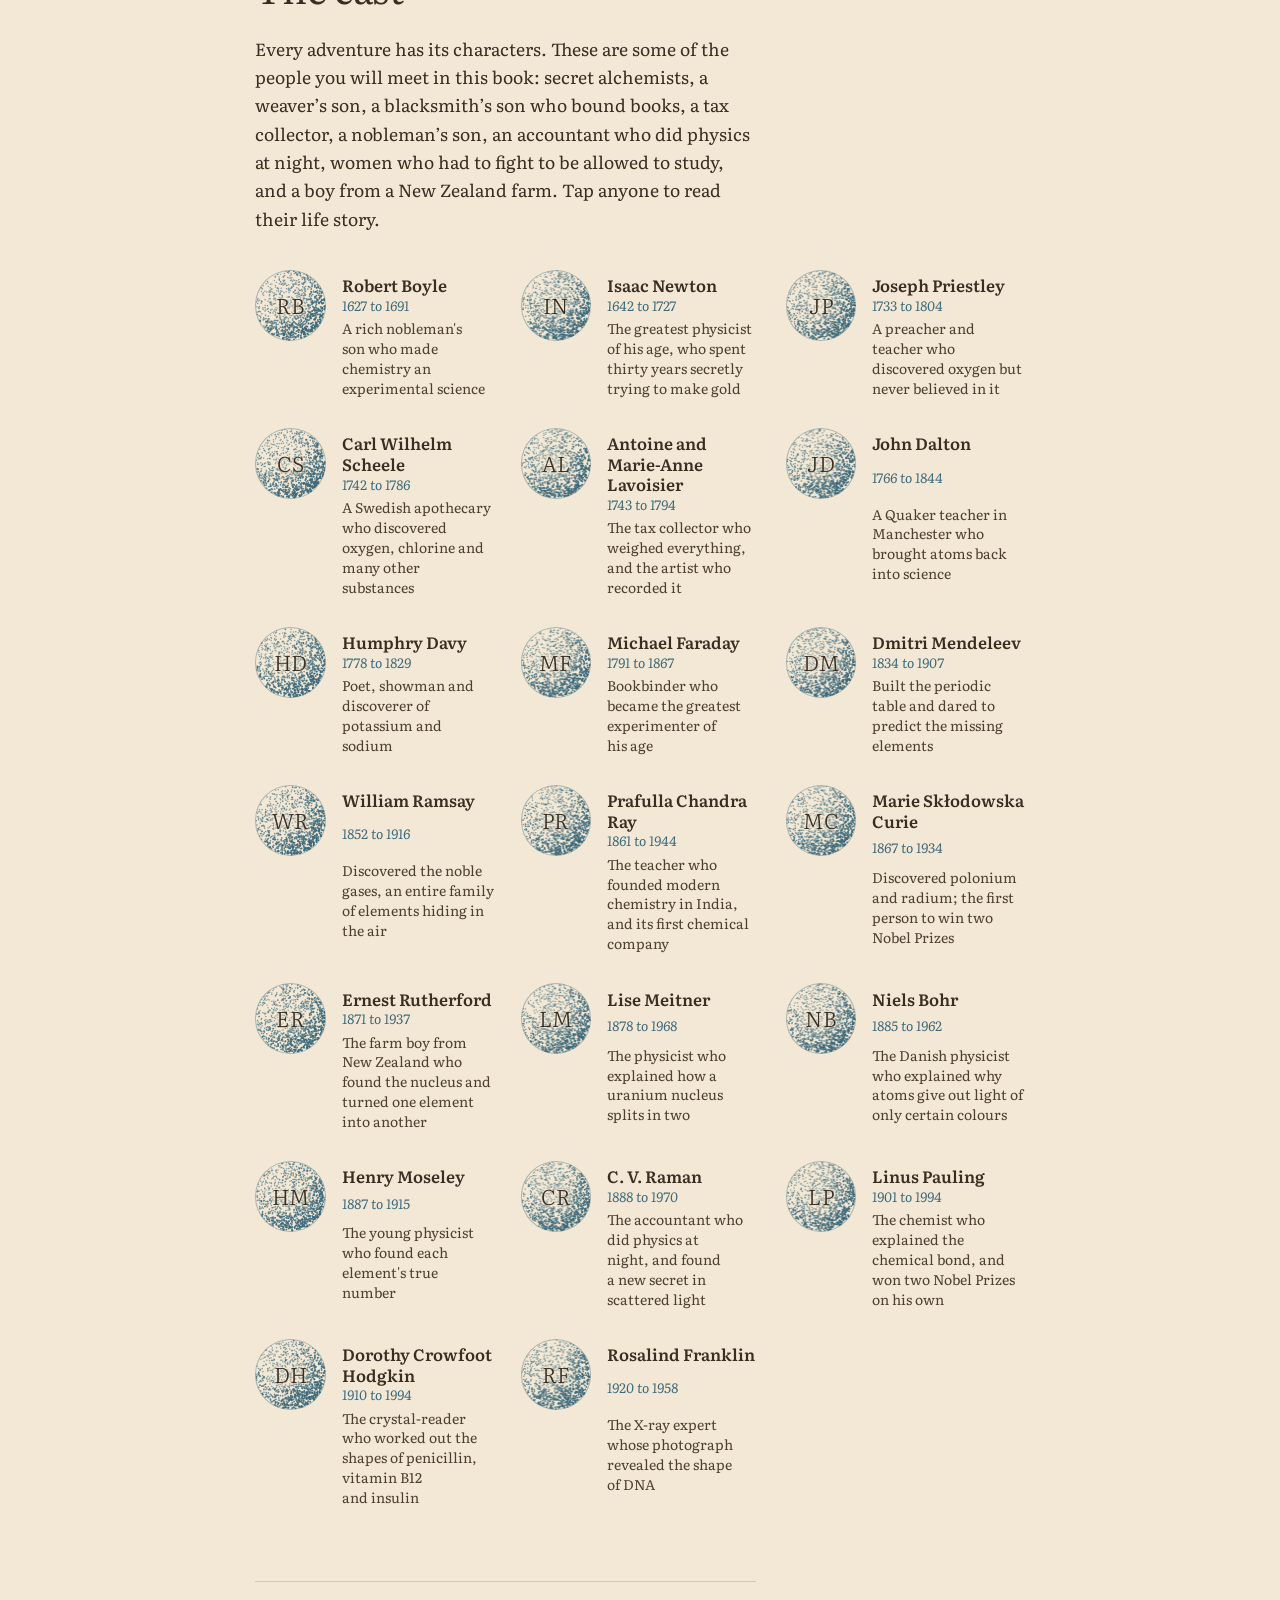
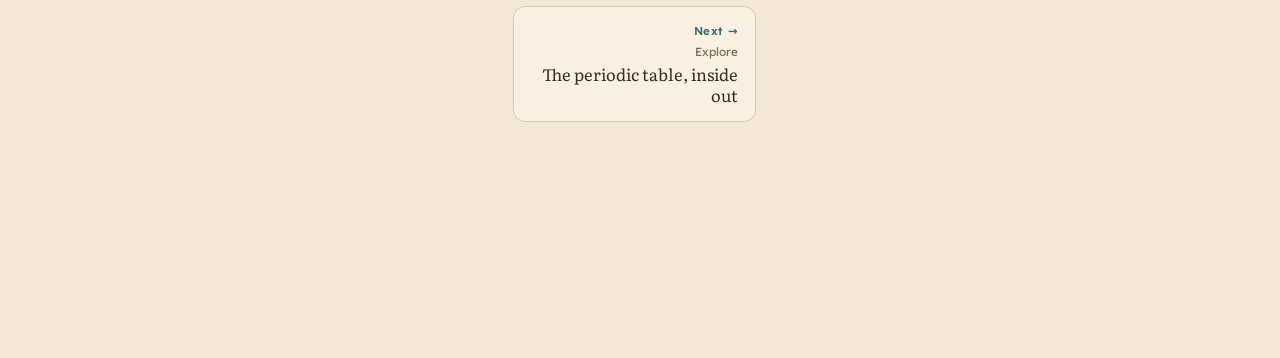
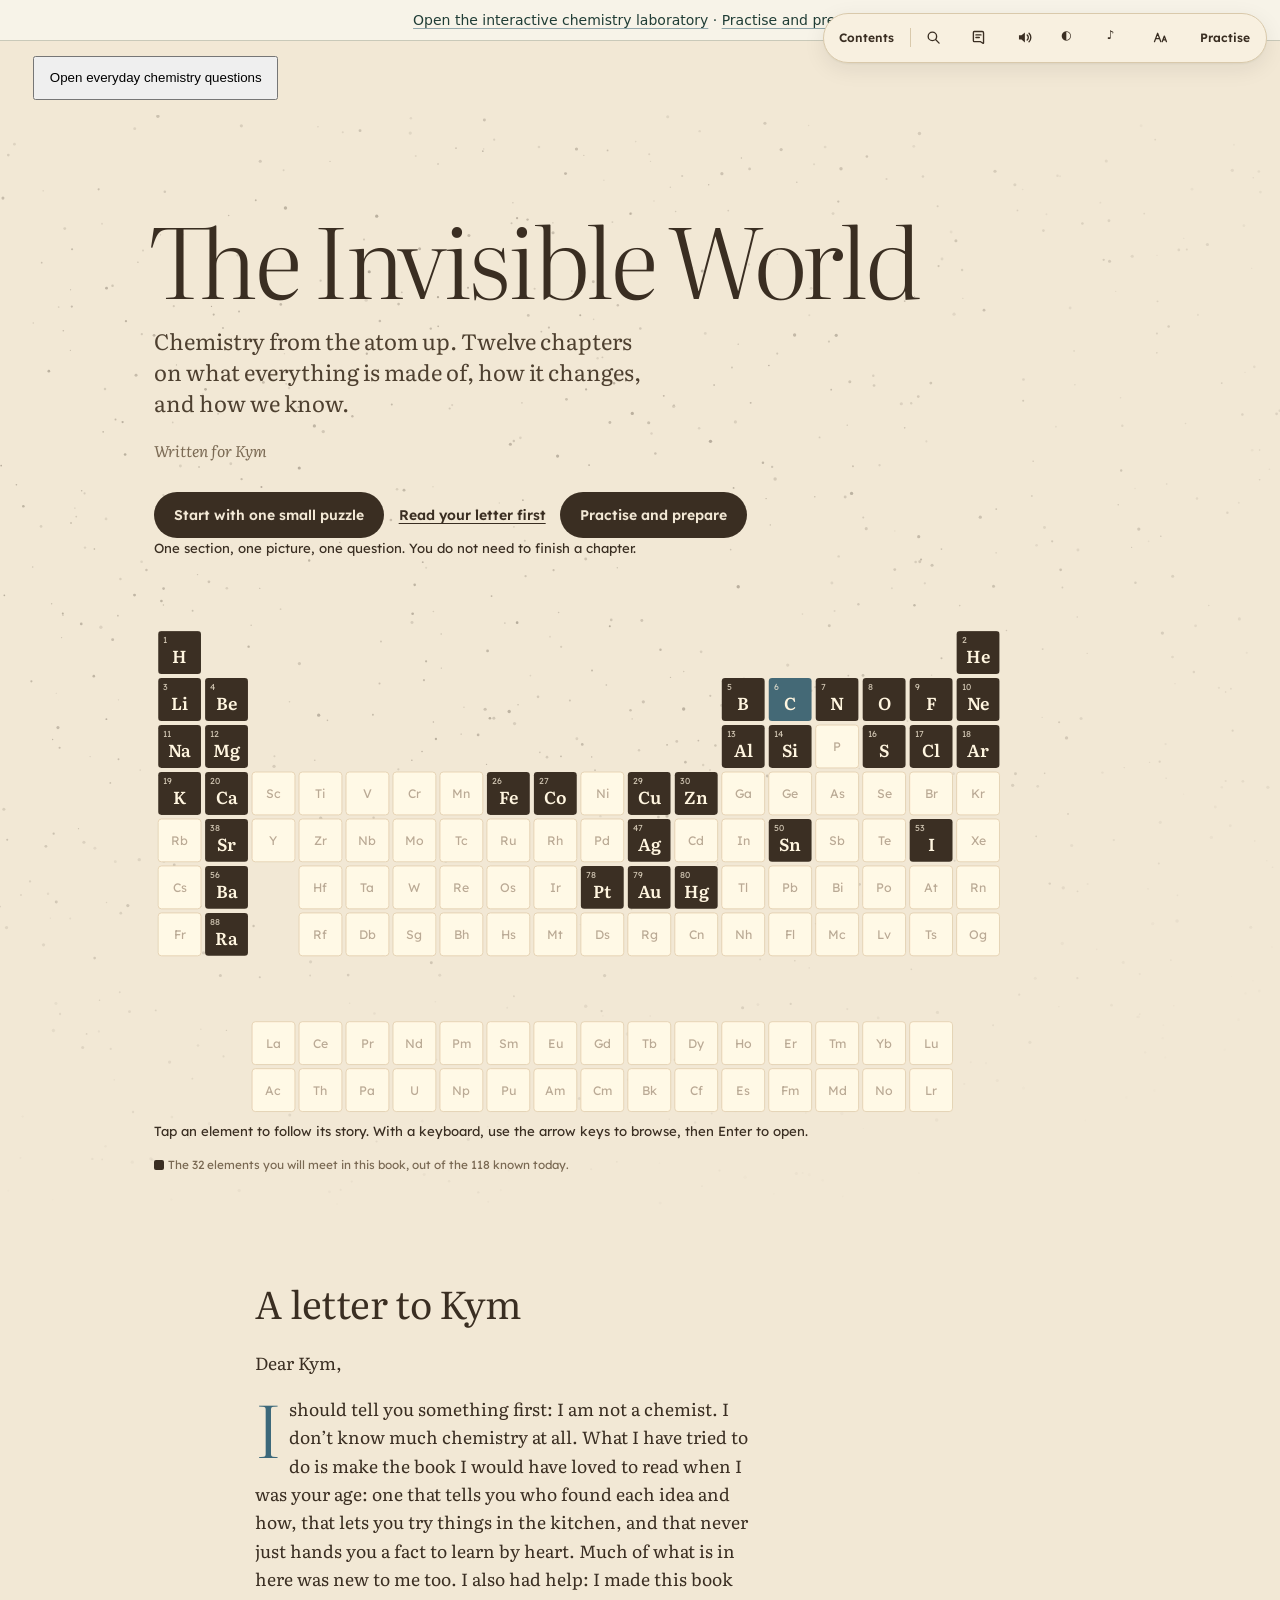
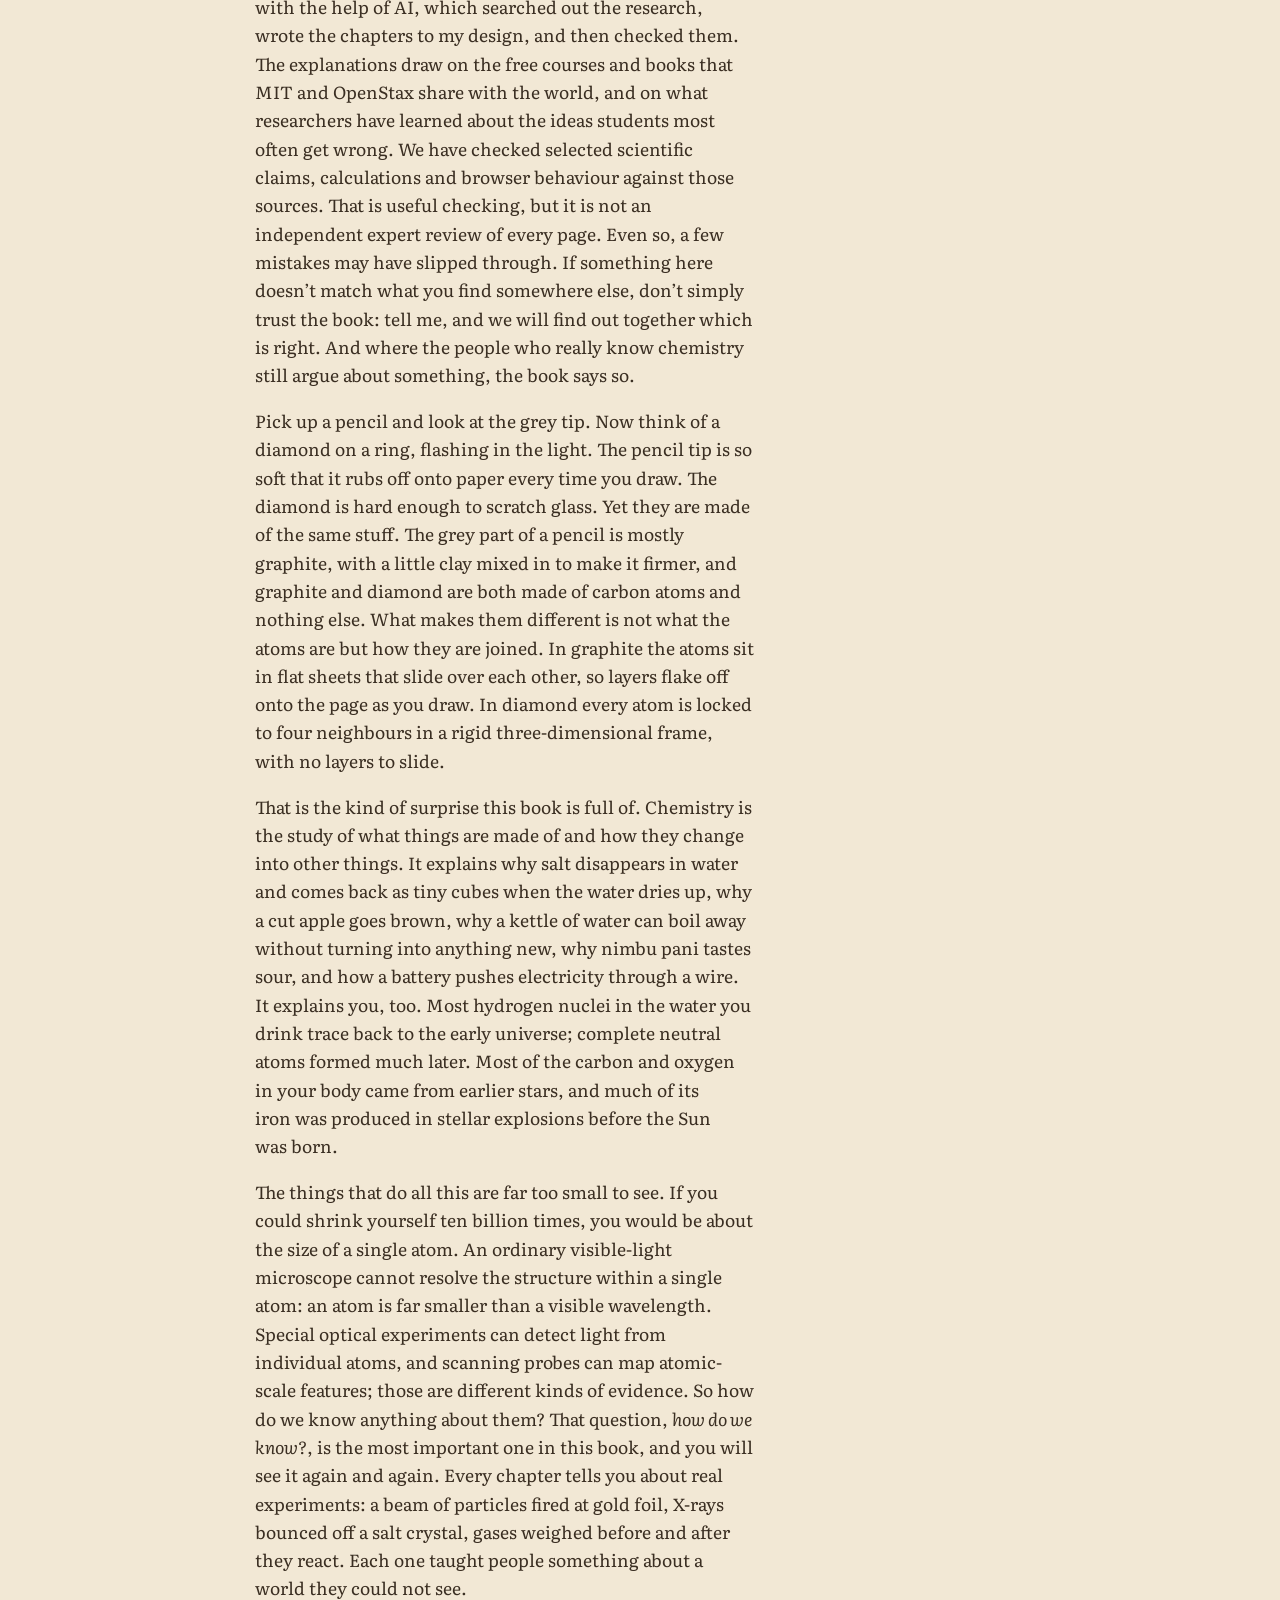
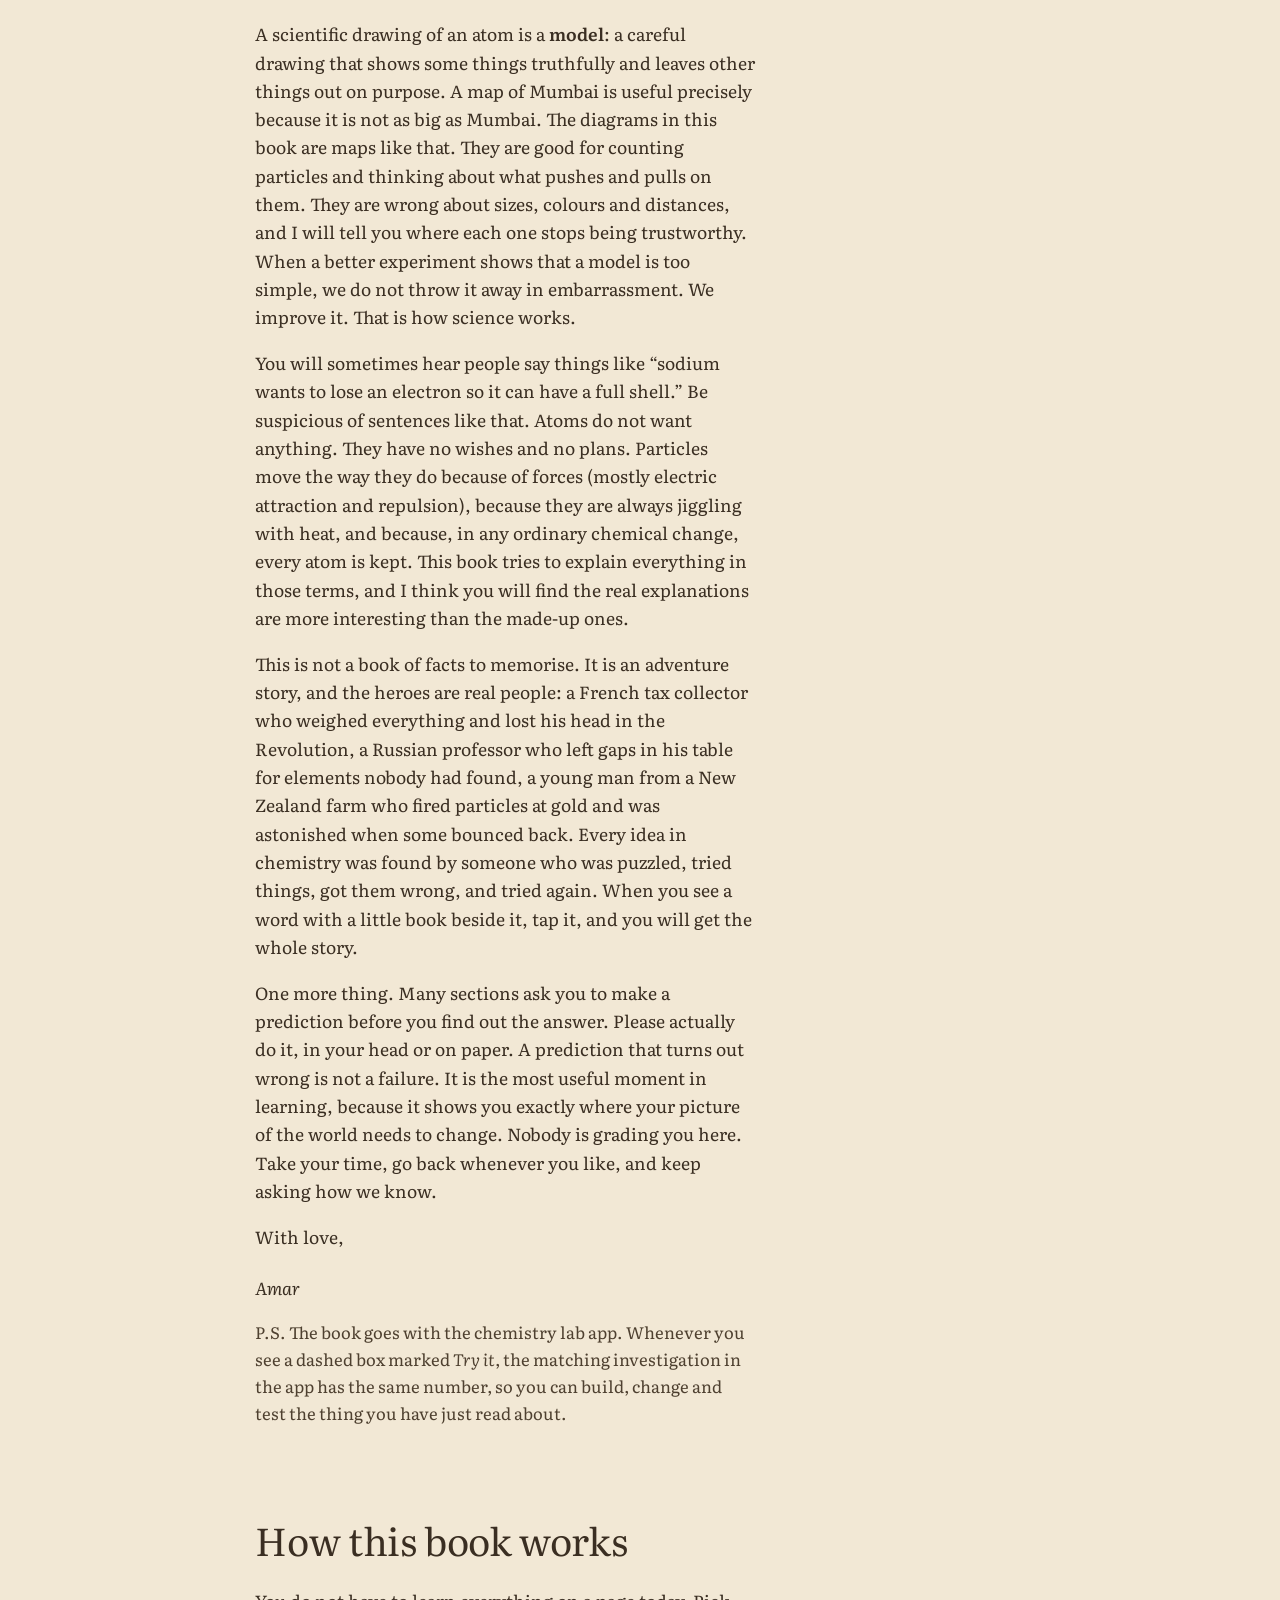
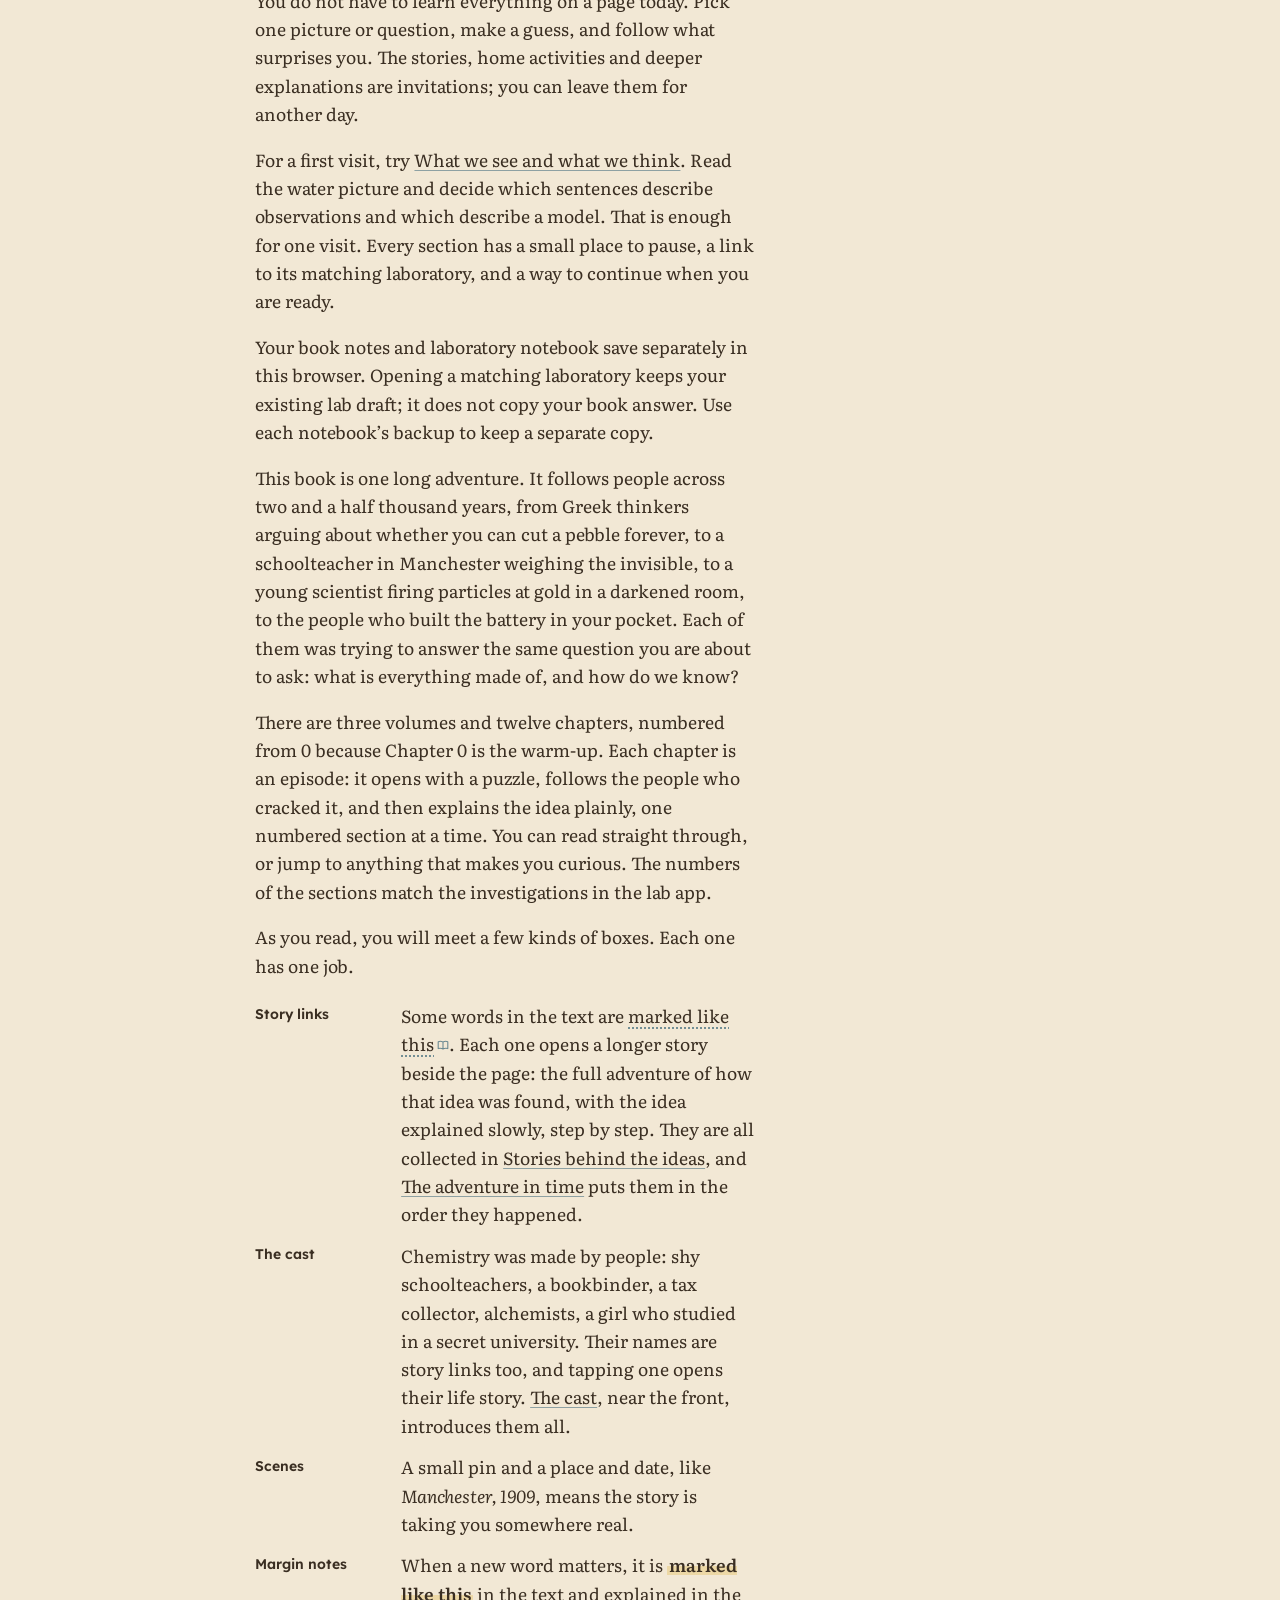
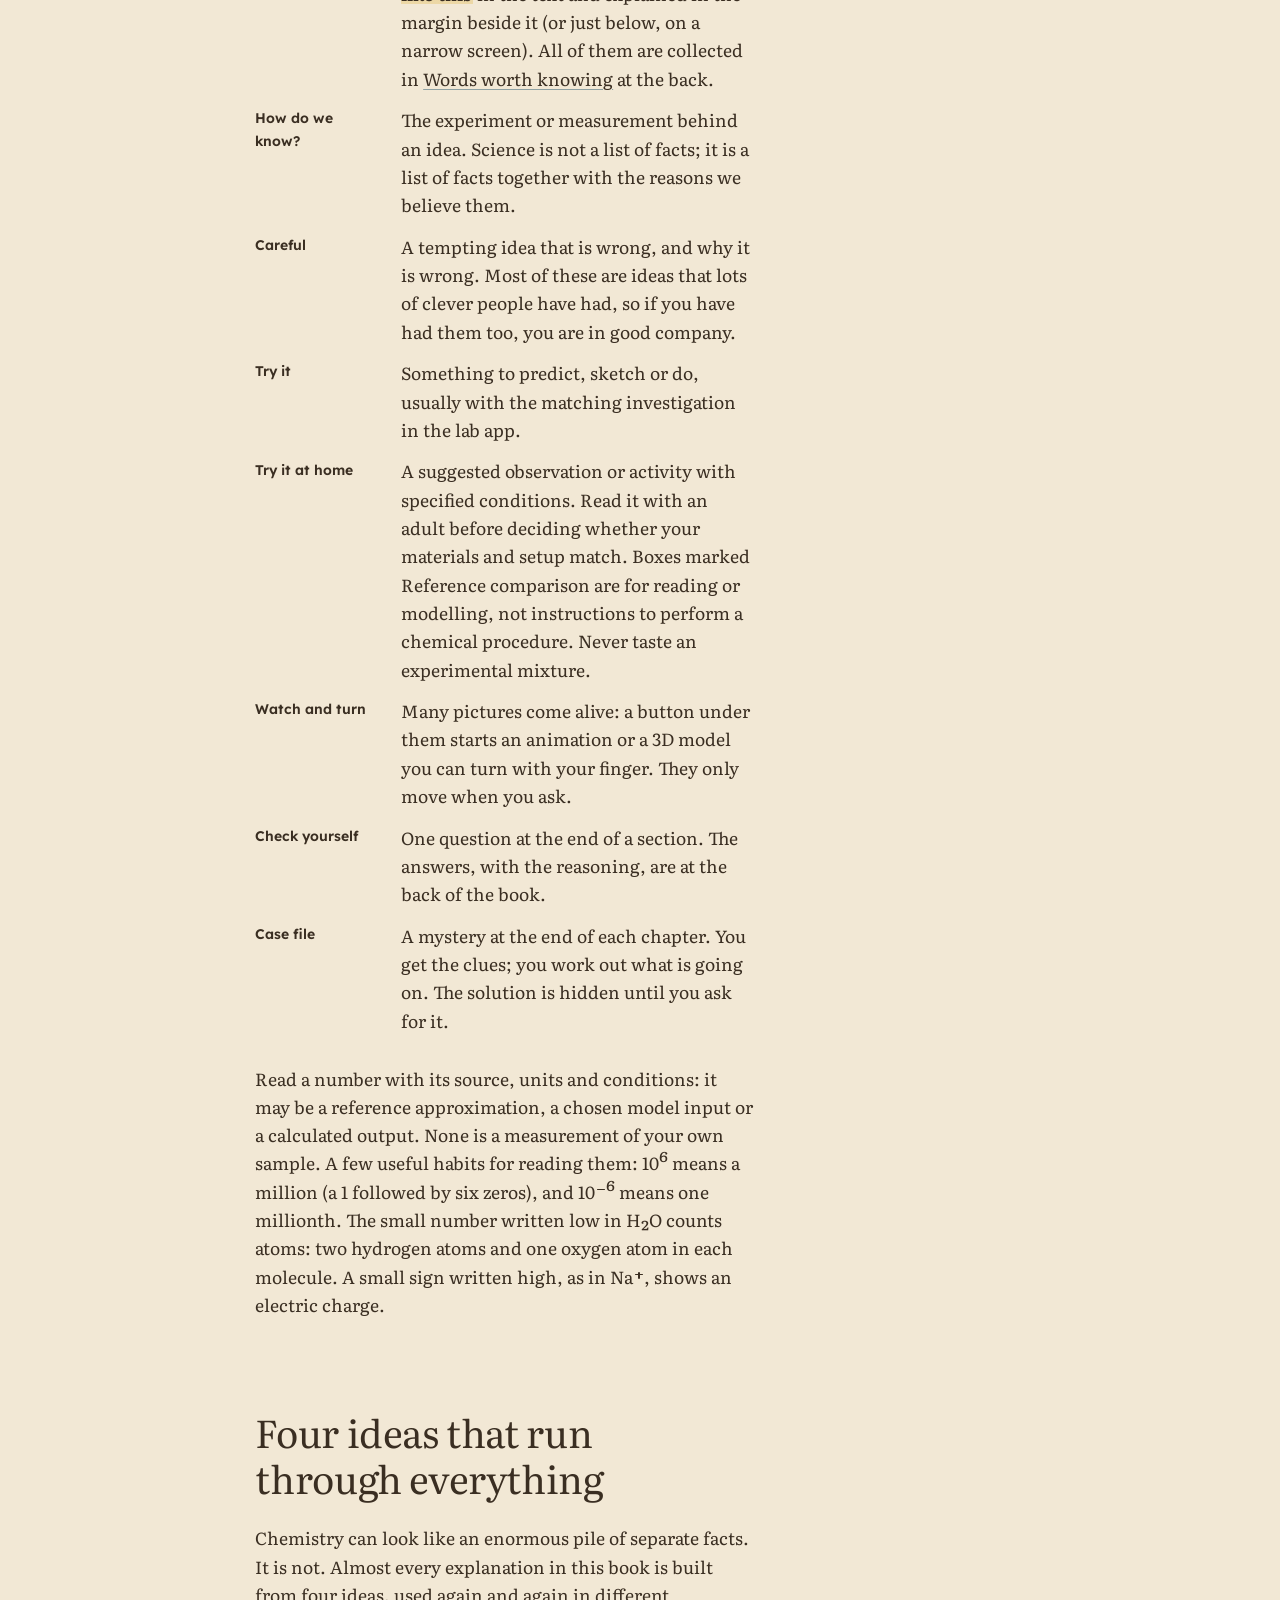
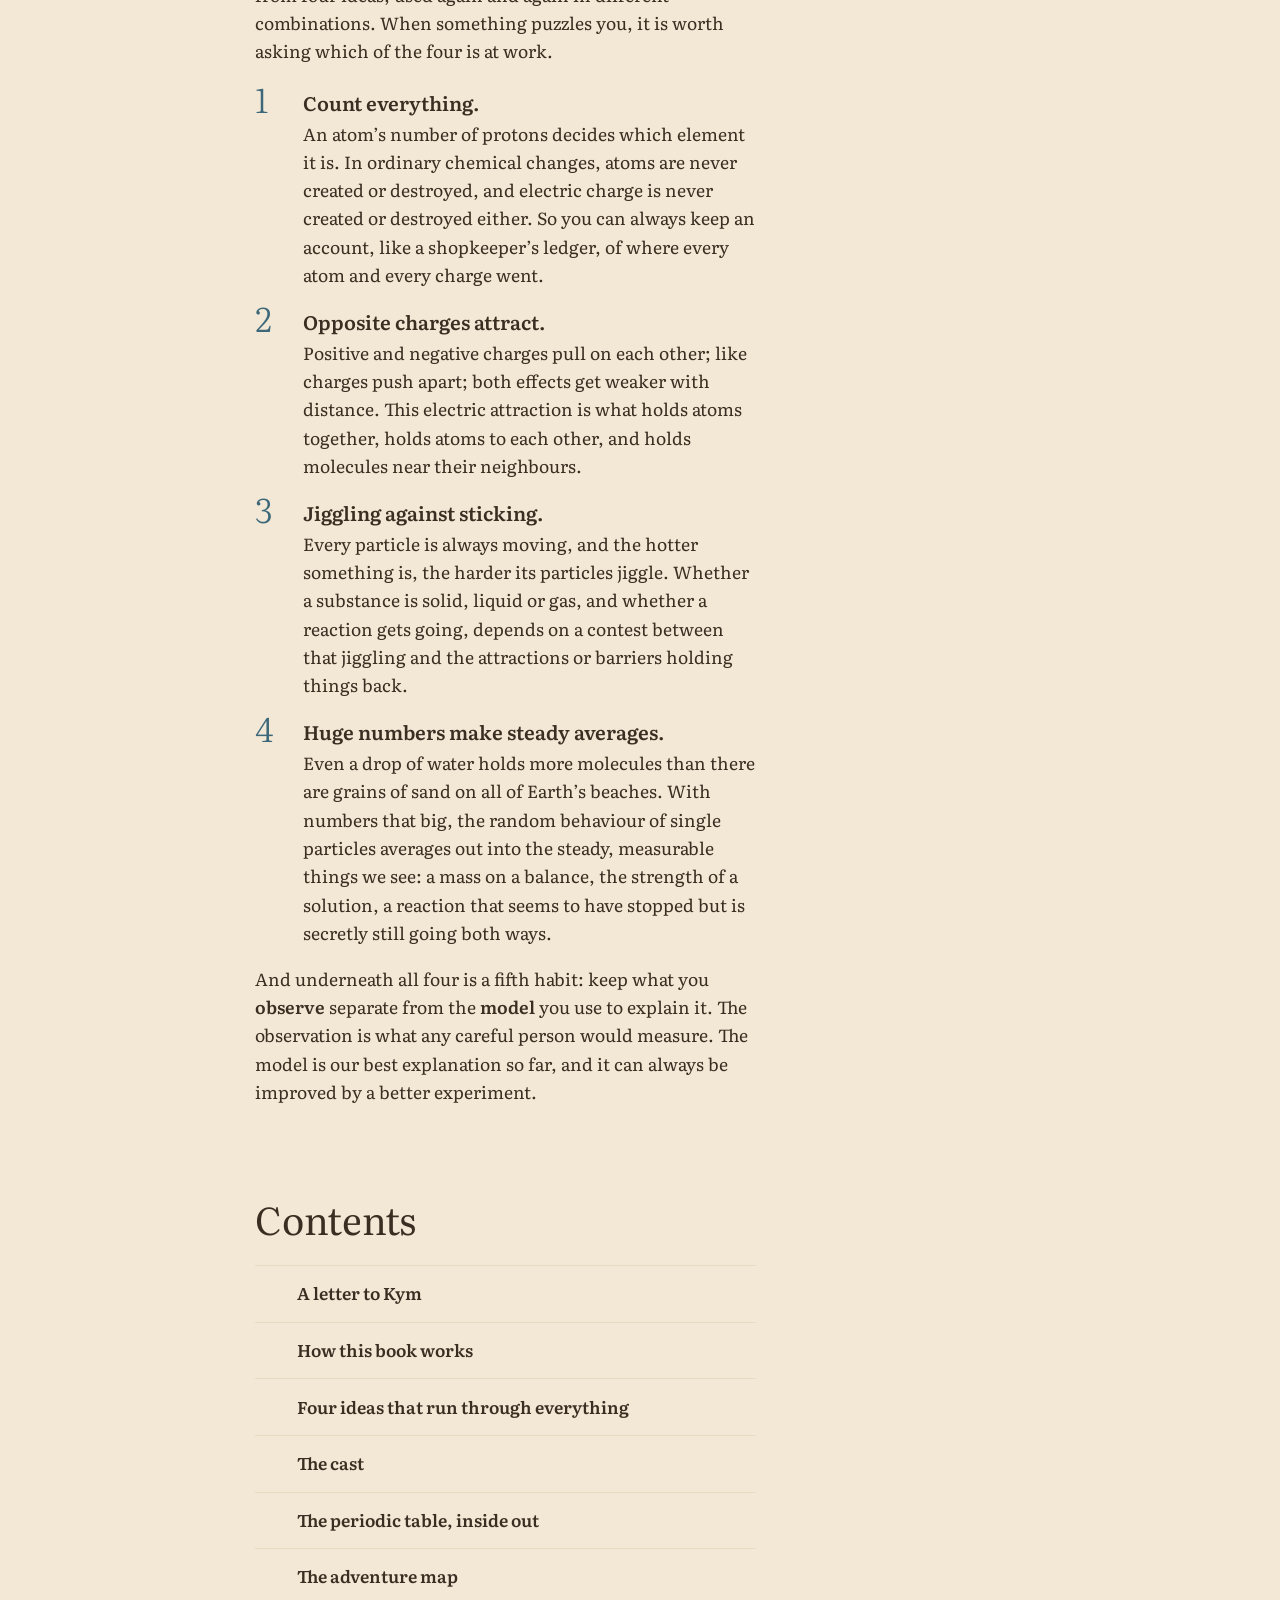
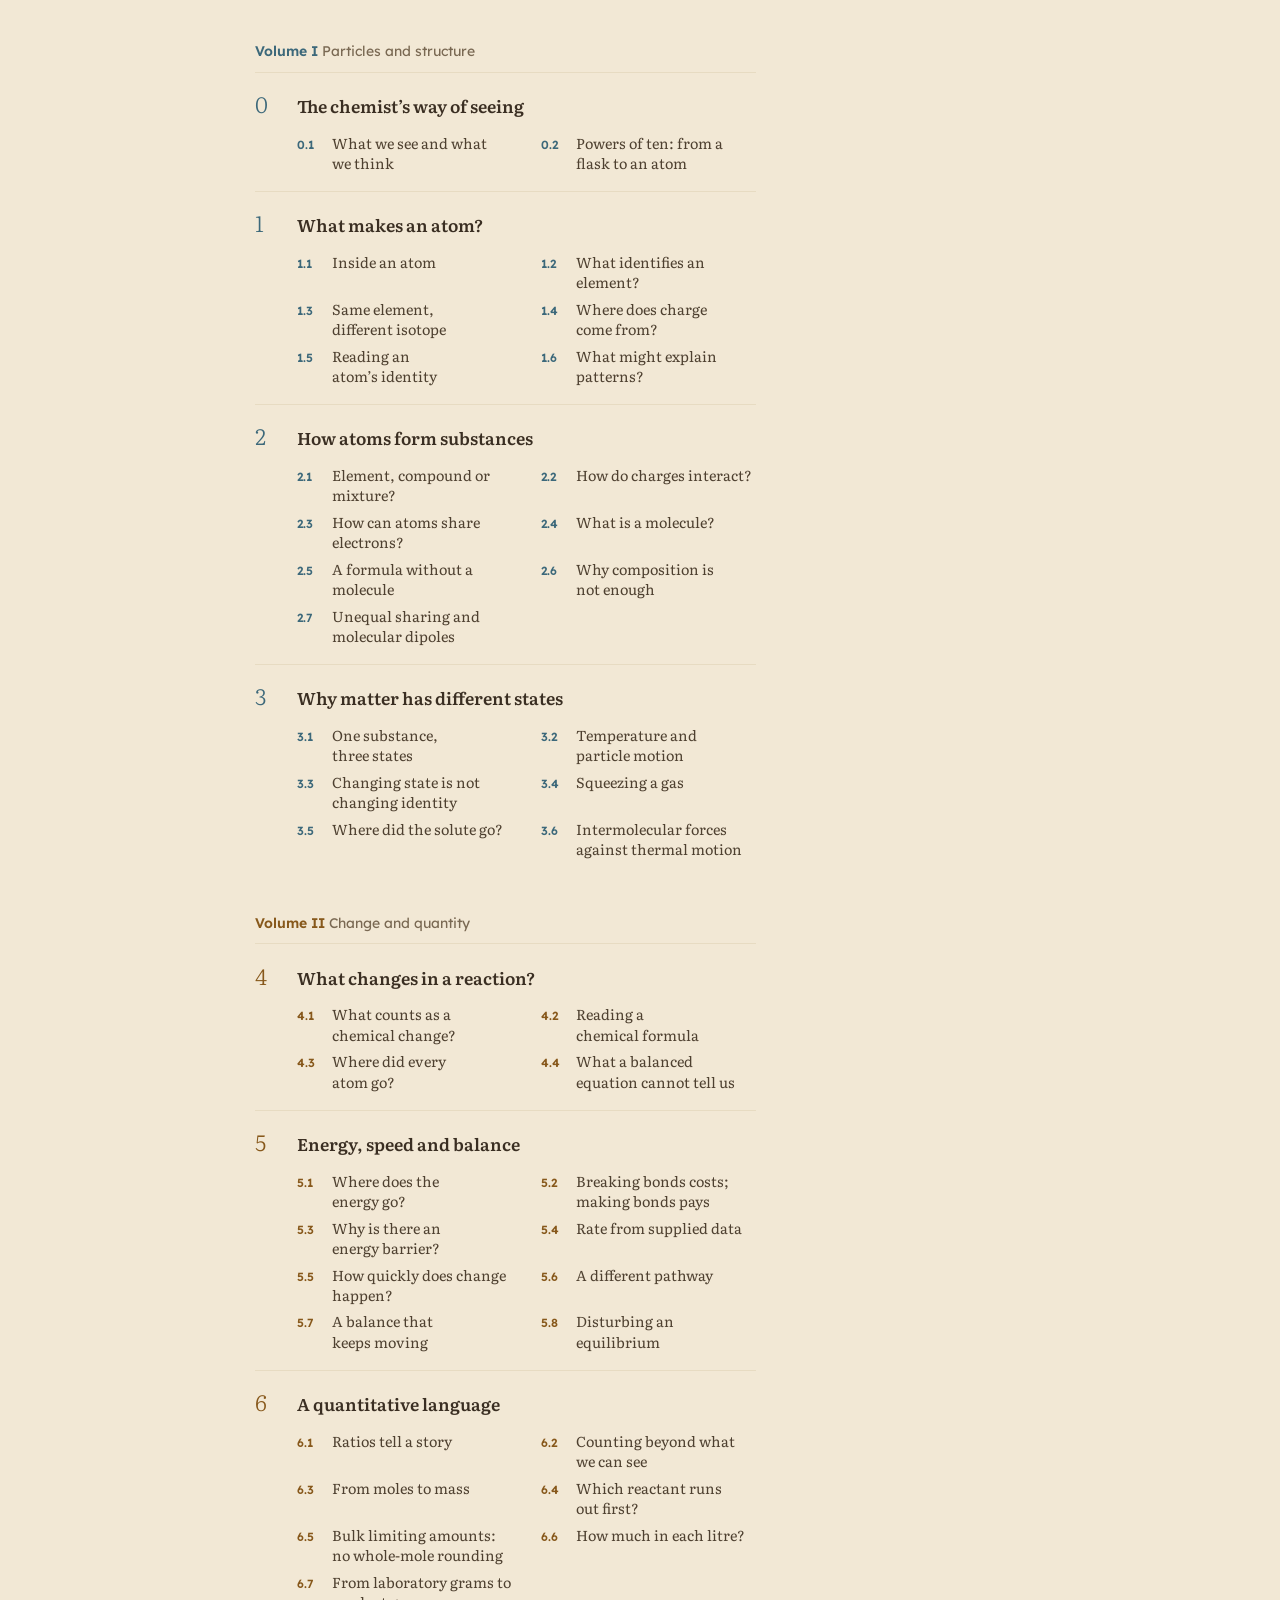
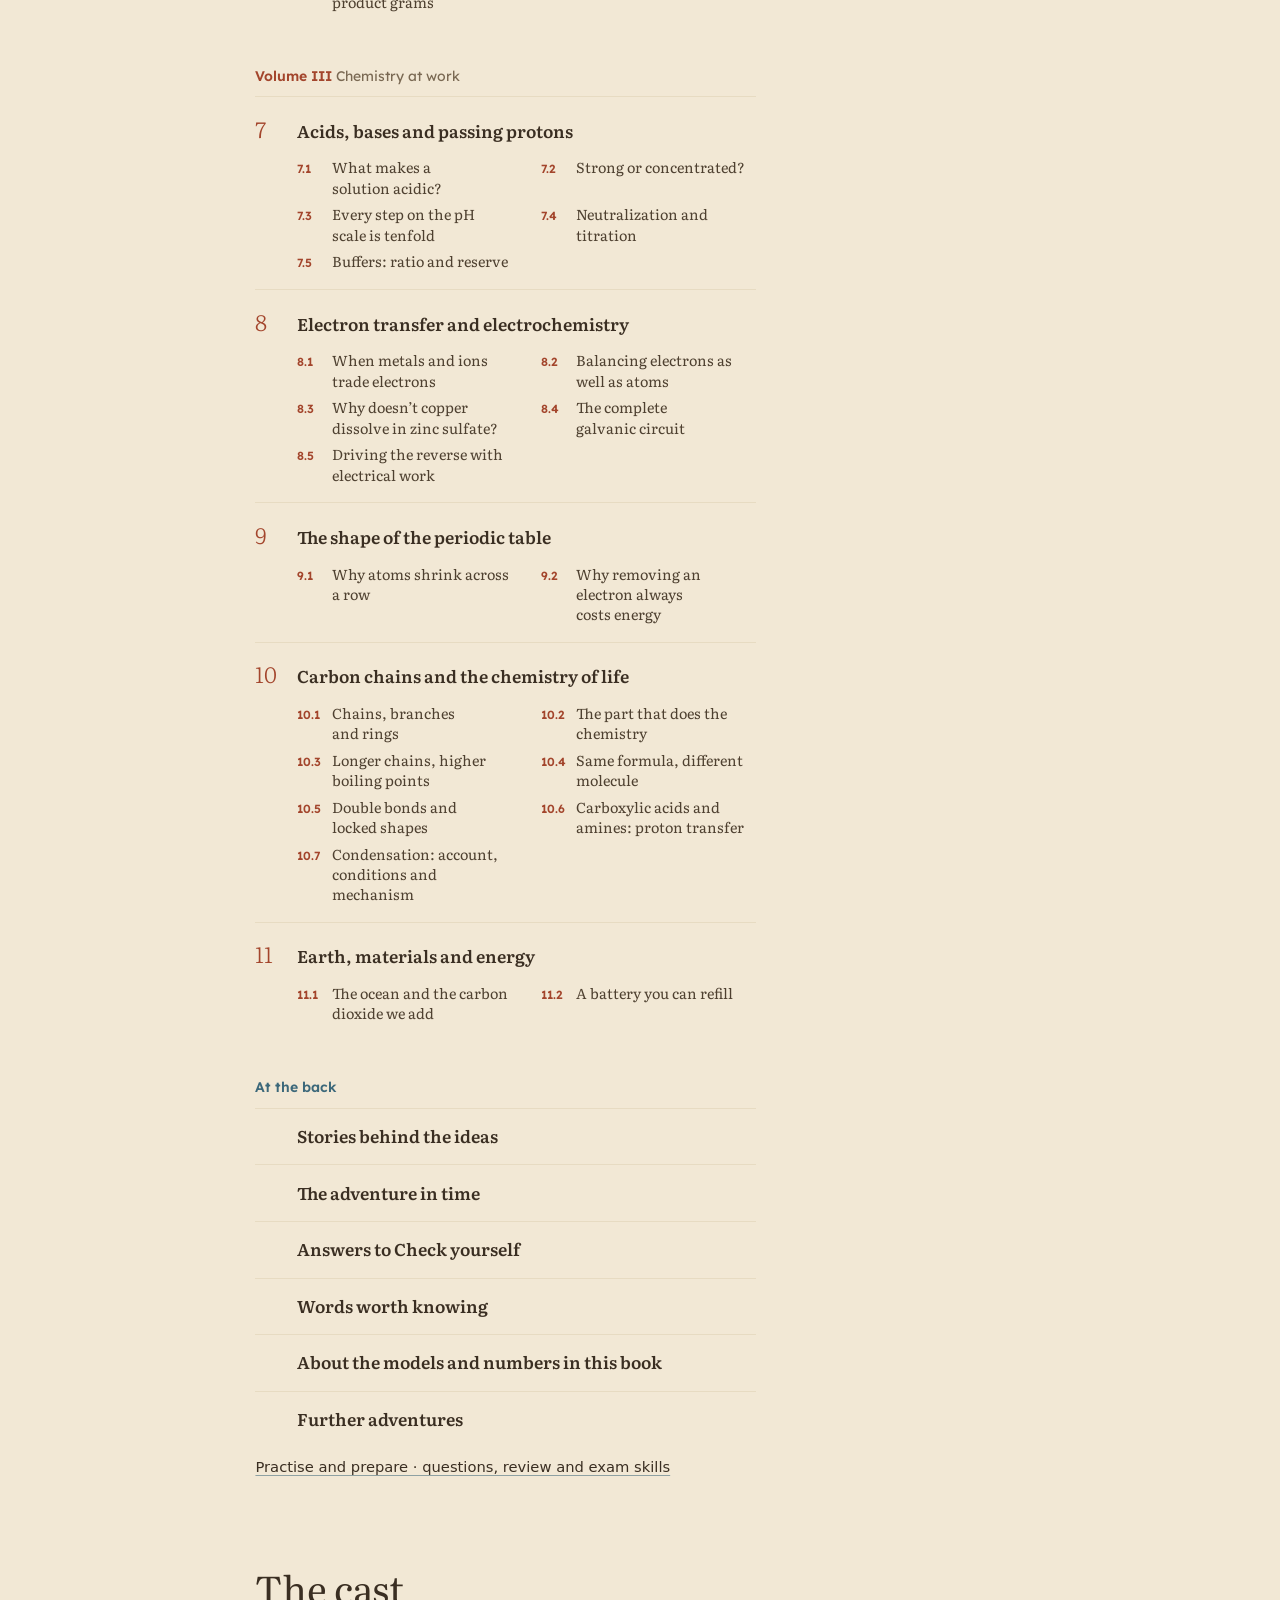
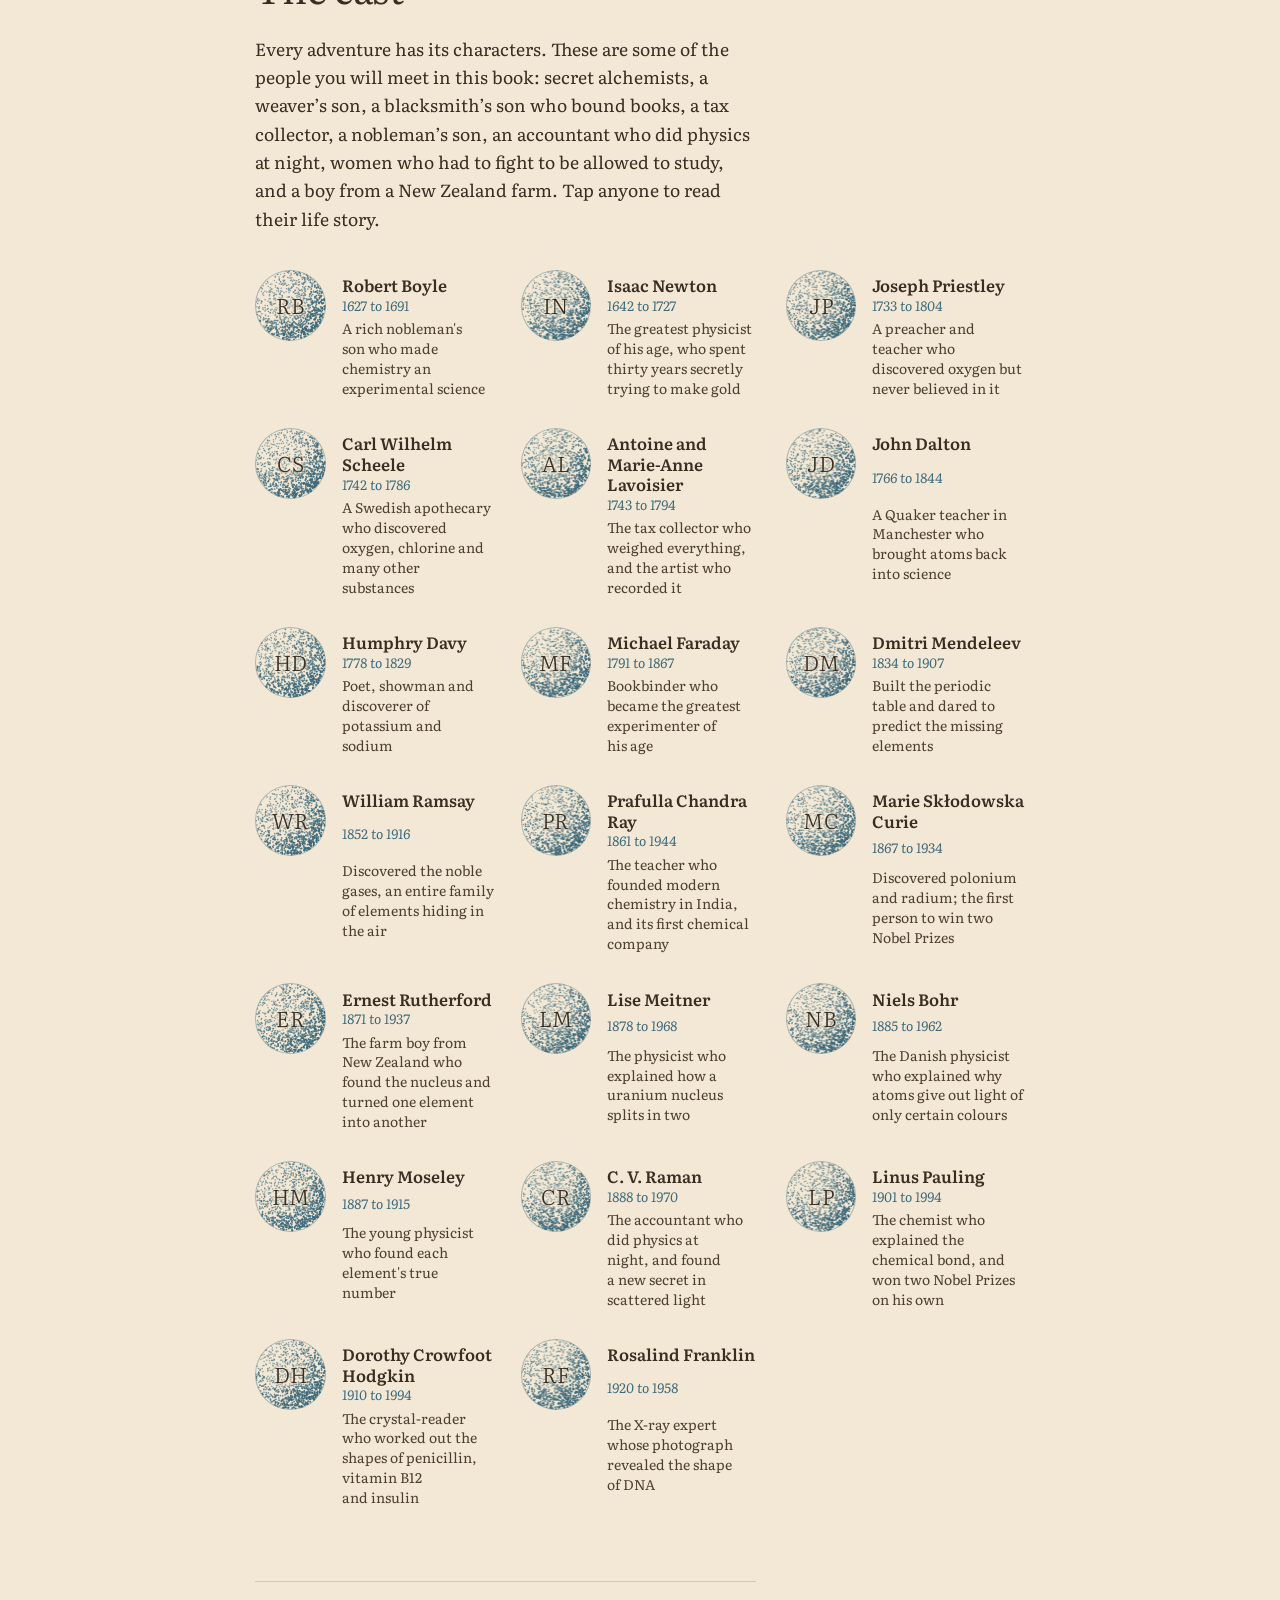
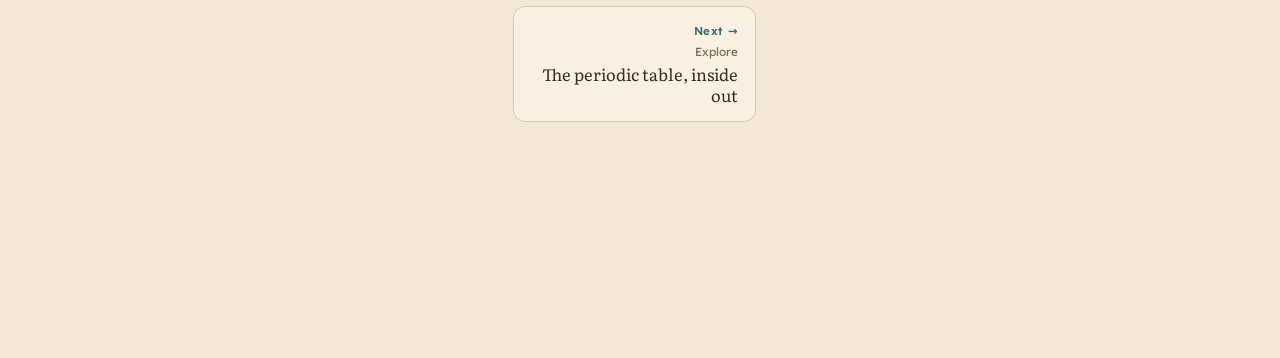
